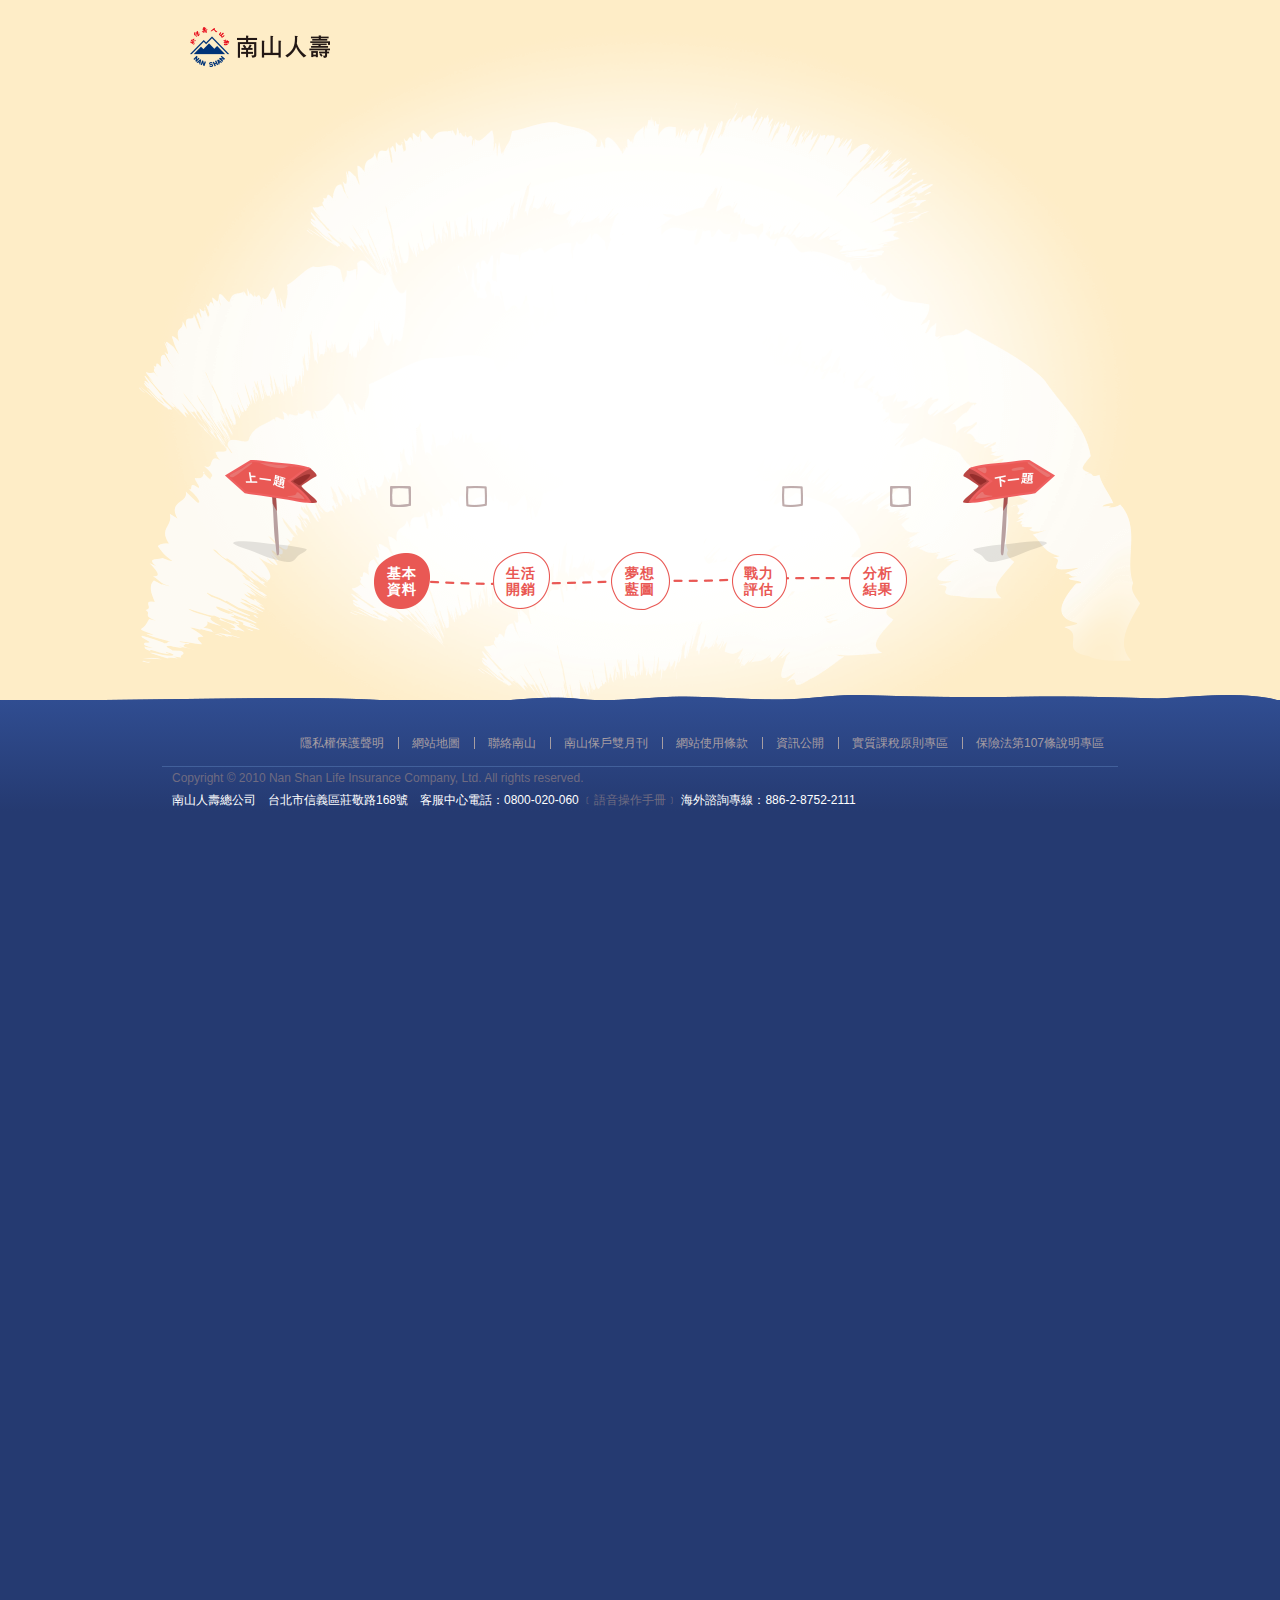
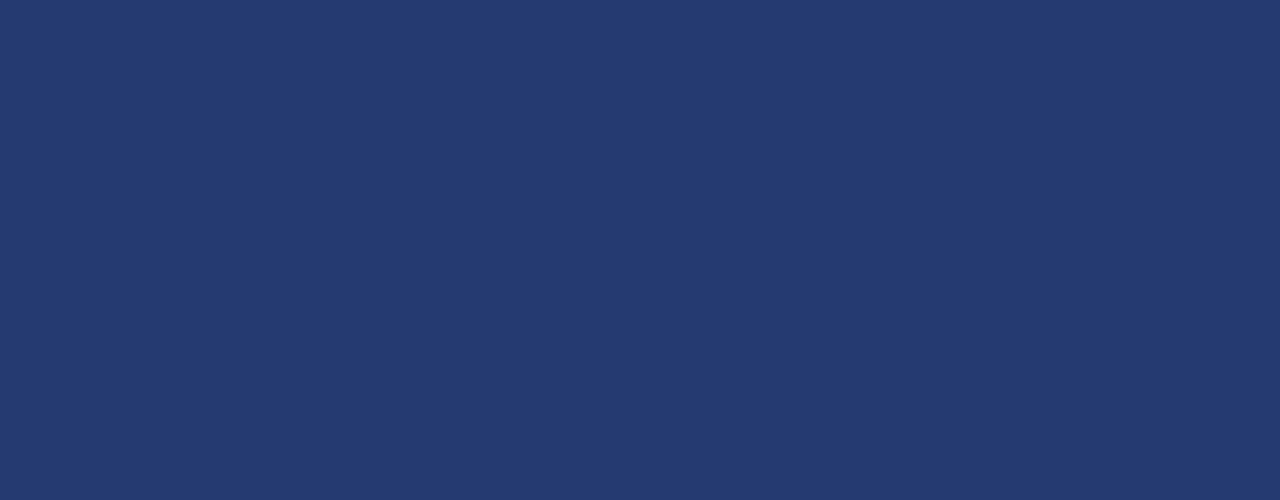
==== Views/index.html @ 9305e9b2 "Q4 fixed, start Q10" ====
﻿<!DOCTYPE html>
<html lang="en">
<head>
	<meta charset="UTF-8">
	<title>南山人壽</title>
	<link rel="stylesheet" href="../Scripts/plugin/ion-rangeSlider/css/ion.rangeSlider.css" />
	<link rel="stylesheet" href="../Content/css/style.css?CSS=20160420_01" />
</head>
<body>
	<div class="l-body">
		<header class="l-header">
			<h1 class="logo">
				<a href="http://www.nanshanlife.com.tw/" class="link hide-text" target="_blank">
					<em>南山人壽</em>
				</a>
			</h1>
			<div class="insurance-wrap">
				<em class="wording">你需要的保障 /</em>
				<div class="cost">
					<span class="dollar">$ <b>1,234,567,890</b></span>
				</div>
			</div>
		</header>
		<div class="l-main is-quest">
			<div class="l-content index">
				<h2 class="page-title hide-text">這是個殘酷中帶著促咪的小測驗，評估你的人生需要多少保障才足夠？</h2>
				<em class="slogan hide-text">只要6分鐘，就能護一生</em>
				<div class="btn-area">
					<button class="btn-notify jq-lightbox">
						<em class="hide-text">個資告知暨同意事項</em>
					</button>
					<button class="btn-check b-middle jq-required">
						<em class="hide-text">同意</em>
					</button>
					<button class="btn-check disagree b-middle jq-checkbox">
						<em class="hide-text">不同意</em>
					</button>
				</div>
				<button class="btn-start hide-text jq-start"><em>開始遊戲</em></button>
				<i class="icon-flying-bird"></i>
				<i class="icon-flying-bird reverse"></i>
			</div>
			<div class="l-content quest quest-10" data-quest="10">
				<div class="stage cut-1">
					<ul class="choice-list jq-transition" data-first="true" data-select="">
						<li class="list">
							<button class="btn-check jq-checkbox" data-meta="girl">
								<em class="hide-text">女</em>
							</button>
							<div class="image-wrap girl"></div>
						</li>
						<li class="list">
							<button class="btn-check jq-checkbox" data-meta="boy">
								<em class="hide-text">男</em>
							</button>
							<div class="image-wrap boy"></div>
						</li>
					</ul>
					<h2 class="quest-title hide-text">
						<em>你的性別？</em>
					</h2>
				</div>
				<div class="stage cut-2">
					<ul class="choice-list jq-transition" data-first="true" data-select="" data-reverse="">
						<li class="list">
							<button class="btn-check jq-checkbox" data-meta="single">
								<em class="hide-text">單身</em>
							</button>
							<div class="image-wrap girl"></div>
						</li>
						<li class="list">
							<button class="btn-check jq-checkbox" data-meta="merried">
								<em class="hide-text">已婚</em>
							</button>
							<div class="image-wrap boy"></div>
						</li>
					</ul>
					<h2 class="quest-title hide-text">
						<em>你婚了嗎？</em>
					</h2>
				</div>
				<div class="stage cut-3">
					<div class="choice-list jq-transition">
						<div class="image-wrap" data-age="young"></div>
						<div class="range-slider">
							<input class="slider-picker age-slider">
						</div>
					</div>
					<h2 class="quest-title hide-text">
						<em>你的年齡？</em>
					</h2>
				</div>
				<div class="stage cut-4">
					<ul class="kids-selector">
						<li class="list">
							<em class="desc">學齡前(0-3歲)</em>
							<div class="range-slider">
								<input class="slider-picker amount-slider" data-age="baby">
							</div>
						</li>
						<li class="list">
							<em class="desc">幼稚園(4-6歲)</em>
							<div class="range-slider">
								<input class="slider-picker amount-slider" data-age="kindergarten">
							</div>
						</li>
						<li class="list">
							<em class="desc">國小(7-12歲)</em>
							<div class="range-slider">
								<input class="slider-picker amount-slider" data-age="elementary">
							</div>
						</li>
						<li class="list">
							<em class="desc">國中(13-15歲)</em>
							<div class="range-slider">
								<input class="slider-picker amount-slider" data-age="juniorHigh">
							</div>
						</li>
						<li class="list">
							<em class="desc">高中(16-18歲)</em>
							<div class="range-slider">
								<input class="slider-picker amount-slider" data-age="seniorHigh">
							</div>
						</li>
						<li class="list">
							<em class="desc">大學(19-22歲)</em>
							<div class="range-slider">
								<input class="slider-picker amount-slider" data-age="collage">
							</div>
						</li>
						<li class="list">
							<em class="desc">研究所以上</em>
							<div class="range-slider">
								<input class="slider-picker amount-slider" data-age="institute">
							</div>
						</li>
						<li class="list">
							<button class="btn-check jq-checkbox is-checked" data-meta="dinky">
								<em class="desc hide-text">沒有小孩</em>
							</button>
						</li>
					</ul>
					<h2 class="quest-title hide-text">
						<em>你有小孩嗎？</em>
					</h2>
					<div class="kids-pool">
						<ul class="institute">
							<li class="doll"></li>
							<li class="doll"></li>
							<li class="doll"></li>
							<li class="doll"></li>
							<li class="doll"></li>
						</ul>
						<ul class="collage">
							<li class="doll"></li>
							<li class="doll"></li>
							<li class="doll"></li>
							<li class="doll"></li>
							<li class="doll"></li>
						</ul>
						<ul class="seniorHigh">
							<li class="doll"></li>
							<li class="doll"></li>
							<li class="doll"></li>
							<li class="doll"></li>
							<li class="doll"></li>
						</ul>
						<ul class="juniorHigh">
							<li class="doll"></li>
							<li class="doll"></li>
							<li class="doll"></li>
							<li class="doll"></li>
							<li class="doll"></li>
						</ul>
						<ul class="elementary">
							<li class="doll"></li>
							<li class="doll"></li>
							<li class="doll"></li>
							<li class="doll"></li>
							<li class="doll"></li>
						</ul>
						<ul class="kindergarten">
							<li class="doll"></li>
							<li class="doll"></li>
							<li class="doll"></li>
							<li class="doll"></li>
							<li class="doll"></li>
						</ul>
						<ul class="baby">
							<li class="doll"></li>
							<li class="doll"></li>
							<li class="doll"></li>
							<li class="doll"></li>
							<li class="doll"></li>
						</ul>
						<ul class="dog">
							<li class="doll is-show"></li>
						</ul>
					</div>
				</div>
				<div class="stage cut-5">
					<ul class="choice-list jq-transition">
						<li class="list">
							<button class="btn-check jq-checkbox" data-meta="young">
								<em class="hide-text">社會新鮮人</em>
							</button>
						</li>
						<li class="list">
							<button class="btn-check jq-checkbox" data-meta="new-couple">
								<em class="hide-text">新婚一年內</em>
							</button>
						</li>
						<li class="list">
							<button class="btn-check jq-checkbox" data-meta="pregnant">
								<em class="hide-text">懷孕中</em>
							</button>
						</li>
						<li class="list">
							<button class="btn-check jq-checkbox" data-meta="near-retired">
								<em class="hide-text">計畫退休</em>
							</button>
						</li>
						<li class="list">
							<button class="btn-check jq-checkbox" data-meta="retired">
								<em class="hide-text">已退休</em>
							</button>
						</li>
					</ul>
					<ul class="image-wrap">
						<li class="doll" data-meta=""></li>
					</ul>
					<h2 class="quest-title hide-text">
						<em>你正處於哪個人生階段？</em>
						<em>可複選 非必填</em>
					</h2>
				</div>
				<div class="stage cut-6">
					<div class="choice-list jq-transition">
						<div class="image-wrap" data-level=""></div>
						<div class="range-slider">
							<input class="slider-picker income-slider">
						</div>
					</div>
					<h2 class="quest-title hide-text">
						<em>不好意思，你的年收入？</em>
					</h2>
				</div>
				<div class="stage cut-7">
					<div class="image-wrap">
						<span class="money-bag back"></span>
						<span class="bird-left"></span>
						<span class="bird-right"></span>
						<span class="money-bag front"></span>
						<span class="money-erupt"></span>
						<span class="star left"></span>
						<span class="star bottom"></span>
						<span class="star bottom-right"></span>
						<span class="star right"></span>
						<span class="star top-right"></span>
					</div>
					<h2 class="quest-title hide-text">
						<em>每天睜開眼睛就要花錢，立馬診斷你的生活開銷吧！</em>
					</h2>
				</div>
				<div class="stage cut-8">
					<div class="image-wrap" data-level=""></div>
					<ul class="expenditure-selector">
						<li class="list">
							<em class="desc">每月必要支出?(食、衣、住、行、育、樂、孝親)</em>
							<div class="range-slider">
								<input class="slider-picker expend-slider" data-values="0,0.5,0.8,1,1.3,1.5,1.8,2,2.5,3,3.5,4,4.5,5,5.5,6,6.5,7,7.5,8,8.5,9,9.5,10,15,20,25,30" data-max="30">
							</div>
						</li>
						<li class="list">
							<em class="desc">所有子女到大學畢業需要多少教育費用？</em>
							<div class="range-slider">
								<input class="slider-picker expend-slider" data-values="0,50,100,150,200,250,300,350,400,450,500,550,600,650,700,750,800,850,900,950,1000,1100,1200,1300,1400,1500,1600,1700,1800,1900,2000" data-max="2000">
							</div>
						</li>
						<li class="list">
							<em class="desc">還背著多少貸款金額 ?(房貸+車貸+學貸+其他借款)</em>
							<div class="range-slider">
								<input class="slider-picker expend-slider" data-values="0,10,20,30,40,50,75,100,150,200,250,300,400,500,600,700,800,900,1000,1100,1200,1300,1400,1500,1600,1700,1800,1900,2000" data-max="2000">
							</div>
						</li>
					</ul>
					<h2 class="quest-title hide-text">
						<em>日常支出支多少</em>
					</h2>
				</div>
				<div class="stage cut-10">
					<ul class="choice-list jq-transition">
						<li class="list">
							<button class="btn-check jq-checkbox" data-meta="">
								<em class="hide-text">健保房</em>
							</button>
						</li>
						<li class="list">
							<button class="btn-check jq-checkbox" data-meta="">
								<em class="hide-text">雙人房</em>
							</button>
						</li>
						<li class="list">
							<button class="btn-check jq-checkbox" data-meta="">
								<em class="hide-text">單人房</em>
							</button>
						</li>
						<li class="list">
							<button class="btn-check jq-checkbox" data-meta="">
								<em class="hide-text">特等房</em>
							</button>
						</li>
						<li class="list">
							<button class="btn-check jq-checkbox" data-meta="">
								<em class="hide-text">VIP房</em>
							</button>
						</li>
						<li class="list">
							<button class="btn-check jq-checkbox" data-meta="">
								<em class="hide-text">頂級房</em>
							</button>
						</li>
					</ul>
					<ul class="image-wrap">
						<li class="doll" data-meta=""></li>
					</ul>
					<h2 class="quest-title hide-text">
						<em>誰都不想破病 但誰能不破病？</em>
					</h2>
				</div>
				<div class="stage cut-14">
					<div class="image-wrap"></div>
					<h2 class="quest-title hide-text">
						<em>人生沒有夢想，跟鹹魚有什麼分別？但夢想不該只停在「想」 能夠實現的人早就捲起袖口做了這個小測驗（恭喜邁開第一步！）在每個階段，設定不同的目標 現在所做的每一分準備，都將為你擺脫鹹魚人生</em>
					</h2>
				</div>
				<ol class="step-list complete-phase-0">
					<li class="list">
						<em>基本資料</em>
					</li>
					<li class="list">
						<em>生活開銷</em>
					</li>
					<li class="list">
						<em>夢想藍圖</em>
					</li>
					<li class="list">
						<em>戰力評估</em>
					</li>
					<li class="list">
						<em>分析結果</em>
					</li>
					<li class="bg-line"></li>
					<li class="step-line"></li>
				</ol>
				<button class="btn-topic btn-prev jq-topic hide-text">
					<em>上一題</em>
				</button>
				<button class="btn-topic btn-next jq-topic hide-text">
					<em>下一題</em>
				</button>
			</div>
		</div>
		<footer class="l-footer">
			<div class="m-footer">
				<div class="m-footer-hd">
					<ul class="info-list">
						<li class="list"><a class="link" href="http://www.nanshanlife.com.tw/Public_web/privacy.html">隱私權保護聲明</a></li>
						<li class="list"><a class="link" href="http://www.nanshanlife.com.tw/Public_web/sitemap.html">網站地圖</a></li>
						<li class="list"><a class="link" href="http://www.nanshanlife.com.tw/eServicePublic/publicweb/mailbox/MailBox.action" target="_blank">聯絡南山</a></li>
						<li class="list"><a class="link" href="http://www.nanshanlife.com.tw/public_promotion/subject/edm/layout.htm" target="_blank">南山保戶雙月刊</a></li>
						<li class="list"><a class="link" href="http://www.nanshanlife.com.tw/Public_web/declare.html">網站使用條款</a></li>
						<li class="list"><a class="link" href="http://www.nanshanlife.com.tw/Public_web/About/CompanyInformation/CompanyInformation/companyInformation.html">資訊公開</a></li>
						<li class="list"><a class="link" href="http://www.nanshanlife.com.tw/eservice/file/PPD/tax_model.pdf" target="_blank">實質課稅原則專區</a></li>
						<li class="list"><a class="link" href="http://www.nanshanlife.com.tw/eServicePublic/publicweb/productinfo/ProductInfo.action?method:doLaw107=x">保險法第107條說明專區</a></li>
					</ul>
				</div>
				<div class="m-footer-bd">
					<small class="copyright">Copyright © 2010 Nan Shan Life Insurance Company, Ltd. All rights reserved.</small>
					<p class="address">南山人壽總公司　台北市信義區莊敬路168號　客服中心電話：0800-020-060  <a class="link" href="http://www.nanshanlife.com.tw/Public_web/Service/file/CA/voice.pdf" target="_blank">﹝語音操作手冊﹞</a> 海外諮詢專線：886-2-8752-2111</p>
				</div>
			</div>
		</footer>
		<div class="l-lightbox">
			<div class="m-box">
				<div class="m-box-header">
					<button class="btn-close jq-close hide-text">關閉</button>
				</div>
				<div class="m-box-body">
					<h3 class="box-title">個人資料告知及同意事項</h3>
					<p>一、南山人壽保險股份有限公司(下稱本公司)依據個人資料保護法（以下稱個資法）第八條第一項規定，向您告知下列事項，請您詳閱：本公司蒐集您的姓名、性別、年齡及您所提供其他之個人資料，係基於人身保險(包括提供保險相關資訊、產品或服務)、契約、類似契約或其他法律關係事務、消費者、客戶管理與服務、其他經營合於營業登記項目或組織章程所定之業務之目的。您的個人資料在前開蒐集目的及法令規定之保存期間內，將由本公司於合於法令規定的利用方式，於我國境內供本(分)公司及業務委外機構處理及利用。對於本公司保有您的個人資料，您得以書面方式向本公司查詢或請求閱覽、製給複製本、補充或更正、停止蒐集、處理或利用、刪除。倘您不願意提供個人資料或是提供不完全時，本公司將可能無法提供您適當之保險資訊與服務。</p>
					<p>二、本人已詳閱上述個人資料告知事項，並同意南山人壽就本人所提供之個人資料，於「個人資料保護法」所規定之範圍內，有為蒐集、處理及利用之權利。</p>
				</div>
				<div class="m-box-footer">
					<button class="btn-close jq-close">我了解了</button>
				</div>
			</div>
		</div>
	</div>
	<div class="img-wrap">
		<img class="b-lazy" src="../Content/img/checked.png" alt="">
		<img class="b-lazy" src="../Content/img/girl-door.png" alt="">
		<img class="b-lazy" src="../Content/img/boy-door.png" alt="">
		<img class="b-lazy" src="../Content/img/bg-exams.png" alt="">
		<img class="b-lazy" src="../Content/img/bg-slider.png" alt="">
		<img class="b-lazy" src="../Content/img/shared.png" alt="">
		<img class="b-lazy" src="../Content/img/q2/ani-q2-girl.png" alt="">
		<img class="b-lazy" src="../Content/img/q2/ani-q2-boy.png" alt="">
		<img class="b-lazy" src="../Content/img/q3/ani-q3-girl.png" alt="">
		<img class="b-lazy" src="../Content/img/q3/ani-q3-boy.png" alt="">
		<img class="b-lazy" src="../Content/img/q4/ani-q4-institute.png" alt="">
		<img class="b-lazy" src="../Content/img/q4/ani-q4-collage.png" alt="">
		<img class="b-lazy" src="../Content/img/q4/ani-q4-seniorHigh.png" alt="">
		<img class="b-lazy" src="../Content/img/q4/ani-q4-juniorHigh.png" alt="">
		<img class="b-lazy" src="../Content/img/q4/ani-q4-elementary.png" alt="">
		<img class="b-lazy" src="../Content/img/q4/ani-q4-kindergarten.png" alt="">
		<img class="b-lazy" src="../Content/img/q4/ani-q4-baby.png" alt="">
		<img class="b-lazy" src="../Content/img/q4/ani-q4-dog.png" alt="">
		<img class="b-lazy" src="../Content/img/q5/ani-q5-girl-young.png" alt="">
		<img class="b-lazy" src="../Content/img/q5/ani-q5-girl-new-couple.png" alt="">
		<img class="b-lazy" src="../Content/img/q5/ani-q5-girl-pregnant.png" alt="">
		<img class="b-lazy" src="../Content/img/q5/ani-q5-girl-near-retired.png" alt="">
		<img class="b-lazy" src="../Content/img/q5/ani-q5-girl-retired.png" alt="">
		<img class="b-lazy" src="../Content/img/q5/ani-q5-boy-young.png" alt="">
		<img class="b-lazy" src="../Content/img/q5/ani-q5-boy-new-couple.png" alt="">
		<img class="b-lazy" src="../Content/img/q5/ani-q5-boy-pregnant.png" alt="">
		<img class="b-lazy" src="../Content/img/q5/ani-q5-boy-near-retired.png" alt="">
		<img class="b-lazy" src="../Content/img/q5/ani-q5-boy-retired.png" alt="">
		<img class="b-lazy" src="../Content/img/q6/ani-q6.png" alt="">
		<img class="b-lazy" src="../Content/img/q7/ani-q7-bird-left.png" alt="">
		<img class="b-lazy" src="../Content/img/q7/ani-q7-bird-right.png" alt="">
		<img class="b-lazy" src="../Content/img/q7/ani-q7-money.png" alt="">
		<img class="b-lazy" src="../Content/img/q7/ani-q7-star.png" alt="">
		<img class="b-lazy" src="../Content/img/q14/ani-q14.png" alt="">
	</div>
</body>
<script src="../Scripts/plugin/jquery/jquery.min.js?JS=20160216_01"></script>
<script src="../Scripts/plugin/lazyload/jquery.lazyload.min.js?JS=20160216_01"></script>
<script src="../Scripts/plugin/ion-rangeSlider/ion.rangeSlider.min.js?JS=20160216_01"></script>
<!-- <script src="../Scripts/plugin/rangeslider/rangeslider.min.js?JS=20160216_01"></script> -->
<script src="../Scripts/js/factory.js?JS=20160420_01"></script>
<script src="../Scripts/js/common.js?JS=20160420_01"></script>
</html>
---- Scripts/plugin/ion-rangeSlider/css/ion.rangeSlider.css ----
/* Ion.RangeSlider
// css version 2.0.3
// © 2013-2014 Denis Ineshin | IonDen.com
// ===================================================================================================================*/

/* =====================================================================================================================
// RangeSlider */

.irs {
    position: relative; display: block;
    -webkit-touch-callout: none;
    -webkit-user-select: none;
     -khtml-user-select: none;
       -moz-user-select: none;
        -ms-user-select: none;
            user-select: none;
}
    .irs-line {
        position: relative; display: block;
        overflow: hidden;
        outline: none !important;
    }
        .irs-line-left, .irs-line-mid, .irs-line-right {
            position: absolute; display: block;
            top: 0;
        }
        .irs-line-left {
            left: 0; width: 11%;
        }
        .irs-line-mid {
            left: 9%; width: 82%;
        }
        .irs-line-right {
            right: 0; width: 11%;
        }

    .irs-bar {
        position: absolute; display: block;
        left: 0; width: 0;
    }
        .irs-bar-edge {
            position: absolute; display: block;
            top: 0; left: 0;
        }

    .irs-shadow {
        position: absolute; display: none;
        left: 0; width: 0;
    }

    .irs-slider {
        position: absolute; display: block;
        cursor: default;
        z-index: 1;
    }
        .irs-slider.single {

        }
        .irs-slider.from {

        }
        .irs-slider.to {

        }
        .irs-slider.type_last {
            z-index: 2;
        }

    .irs-min {
        position: absolute; display: block;
        left: 0;
        cursor: default;
    }
    .irs-max {
        position: absolute; display: block;
        right: 0;
        cursor: default;
    }

    .irs-from, .irs-to, .irs-single {
        position: absolute; display: block;
        top: 0; left: 0;
        cursor: default;
        white-space: nowrap;
    }

.irs-grid {
    position: absolute; display: none;
    bottom: 0; left: 0;
    width: 100%; height: 20px;
}
.irs-with-grid .irs-grid {
    display: block;
}
    .irs-grid-pol {
        position: absolute;
        top: 0; left: 0;
        width: 1px; height: 8px;
        background: #000;
    }
    .irs-grid-pol.small {
        height: 4px;
    }
    .irs-grid-text {
        position: absolute;
        bottom: 0; left: 0;
        white-space: nowrap;
        text-align: center;
        font-size: 9px; line-height: 9px;
        padding: 0 3px;
        color: #000;
    }

.irs-disable-mask {
    position: absolute; display: block;
    top: 0; left: -1%;
    width: 102%; height: 100%;
    cursor: default;
    background: rgba(0,0,0,0.0);
    z-index: 2;
}
.irs-disabled {
    opacity: 0.4;
}
.lt-ie9 .irs-disabled {
    filter: alpha(opacity=40);
}


.irs-hidden-input {
    position: absolute !important;
    display: block !important;
    top: 0 !important;
    left: 0 !important;
    width: 0 !important;
    height: 0 !important;
    font-size: 0 !important;
    line-height: 0 !important;
    padding: 0 !important;
    margin: 0 !important;
    outline: none !important;
    z-index: -9999 !important;
    background: none !important;
    border-style: solid !important;
    border-color: transparent !important;
}
---- Content/css/style.css ----
﻿html,body,div,span,applet,object,iframe,h1,h2,h3,h4,h5,h6,p,blockquote,pre,a,abbr,acronym,address,big,cite,code,del,dfn,em,img,ins,kbd,q,s,samp,small,strike,strong,sub,sup,tt,var,b,u,i,center,dl,dt,dd,ol,ul,li,fieldset,form,label,legend,table,caption,tbody,tfoot,thead,tr,th,td,article,aside,canvas,details,embed,figure,figcaption,footer,header,hgroup,menu,nav,output,ruby,section,summary,time,mark,audio,video{margin:0;padding:0;border:0;font:inherit;font-size:100%;vertical-align:baseline}html{line-height:1}ol,ul{list-style:none}table{border-collapse:collapse;border-spacing:0}caption,th,td{text-align:left;font-weight:normal;vertical-align:middle}q,blockquote{quotes:none}q:before,q:after,blockquote:before,blockquote:after{content:"";content:none}a img{border:none}article,aside,details,figcaption,figure,footer,header,hgroup,main,menu,nav,section,summary{display:block}.b-cloak{display:none !important}.b-middle{font-size:0;max-height:100%}.b-middle:before{content:'';height:100%;display:inline-block;vertical-align:middle;*vertical-align:auto;*zoom:1;*display:inline}.b-middle>*{font-size:initial;zoom:1;display:inline-block;vertical-align:middle;*vertical-align:auto;*zoom:1;*display:inline}.b-clearfix:after{content:'';width:100%;height:0;clear:both;overflow:hidden;*zoom:1;display:block;vertical-align:middle}.b-lazy{display:none}.hide-text{position:relative;overflow:hidden;font-size:0;line-height:0;text-indent:200%;white-space:nowrap}.hide-text em{position:absolute;top:100%;left:100%}html,body{font:12px/1.6 Arial,"黑體","Heiti TC","微軟正黑體","Microsoft JhengHei";width:100%;min-height:100%;-webkit-text-size-adjust:none;-moz-text-size-adjust:none;-o-text-size-adjust:none;-ms-text-size-adjust:none;text-size-adjust:none}body{background:#253a71;overflow-x:hidden}button{margin:0;padding:0;font-family:Arial,"黑體","Heiti TC","微軟正黑體","Microsoft JhengHei";border:0;border-spacing:0;position:relative;background:none;outline:0;cursor:pointer;text-indent:0;z-index:1;text-rendering:auto;text-transform:none;speak:none;display:inline-block;-ms-touch-action:manipulation;touch-action:manipulation;-webkit-user-select:none;-moz-user-select:none;-ms-user-select:none;user-select:none}input{font-family:Arial,"黑體","Heiti TC","微軟正黑體","Microsoft JhengHei";-webkit-appearance:none;-moz-appearance:none;-ms-appearance:none;-o-appearance:none;appearance:none}a{margin:0;padding:0;font-family:Arial,"黑體","Heiti TC","微軟正黑體","Microsoft JhengHei";border:0;border-spacing:0;position:relative;background:none;outline:0;cursor:pointer;text-indent:0;z-index:1;text-rendering:auto;text-transform:none;speak:none;display:inline-block;-ms-touch-action:manipulation;touch-action:manipulation;-webkit-user-select:none;-moz-user-select:none;-ms-user-select:none;user-select:none;text-decoration:none;outline:0}a[href^="tel"],a[href^="TEL"]{cursor:text}a:hoevr{text-decoration:none}@media screen and (max-width: 998px){html,body{min-height:100%}html{overflow-x:hidden}}@media screen and (max-width: 739px){body{min-height:100vh;position:relative}html{overflow-x:hidden}}.l-body{position:relative;background:#feedc7 url('../img/bg-main.png?1464173817') center 30px no-repeat}.l-header{margin-left:-450px;width:900px;position:absolute;top:0;left:50%;z-index:1}.l-main{margin:0 auto;width:1000px;height:700px;position:relative}.l-main.is-index:before,.l-main.is-index:after{content:'';background:url('../img/bg-index.png?1467014384') 0 0 no-repeat;display:block;position:absolute;-moz-animation:wave-cloud 4s ease-in infinite;-webkit-animation:wave-cloud 4s ease-in infinite;animation:wave-cloud 4s ease-in infinite}.l-main.is-index:before{width:112px;height:420px;top:-210px;left:275px;-moz-animation-delay:-2s;-webkit-animation-delay:-2s;animation-delay:-2s}.l-main.is-index:after{background-position:-112px 0;width:126px;height:312px;top:-4px;left:165px;-moz-transform:rotate(5deg);-ms-transform:rotate(5deg);-webkit-transform:rotate(5deg);transform:rotate(5deg);-moz-transform-origin:top center;-ms-transform-origin:top center;-webkit-transform-origin:top center;transform-origin:top center}.l-main.is-index .index{opacity:1}.l-main.is-index .quest>*{display:none}.l-main.is-quest .quest{width:100%;height:100%;position:absolute;top:0;opacity:1}.l-main .l-content{opacity:0;-moz-transition:ease-in .5s all;-o-transition:ease-in .5s all;-webkit-transition:ease-in .5s all;transition:ease-in .5s all}.l-footer{background-image:url('[data-uri]');background-size:100%;background-image:-webkit-gradient(linear, 50% 0%, 50% 100%, color-stop(0%, #304d91),color-stop(100%, #253a71));background-image:-moz-linear-gradient(top, #304d91 0%,#253a71 100%);background-image:-webkit-linear-gradient(top, #304d91 0%,#253a71 100%);background-image:linear-gradient(to bottom, #304d91 0%,#253a71 100%)}.l-lightbox{background:rgba(0,0,0,0.55);position:fixed;top:0;bottom:0;left:0;right:0;opacity:0;z-index:-1;-moz-transition:ease-in .3s opacity;-o-transition:ease-in .3s opacity;-webkit-transition:ease-in .3s opacity;transition:ease-in .3s opacity}.l-lightbox.animation-op{opacity:1}.l-lightbox.is-show{z-index:10}.m-footer{margin:0 auto;padding:0 22px;width:1000px;position:relative;-moz-box-sizing:border-box;-webkit-box-sizing:border-box;box-sizing:border-box}.m-footer:before{content:'';margin-left:-533px;background:url('../img/footer-top.png?1464173820') 0 0 no-repeat;display:block;width:1170px;height:5px;position:absolute;top:-5px;left:50%}.m-footer .info-list{padding:34px 0 14px 0;border-bottom:1px solid #42609b;font-size:0;text-align:right}.m-footer .info-list .list{padding:0 14px;display:inline-block;position:relative;font-size:12px;line-height:1.5em}.m-footer .info-list .list:first-child:before{display:none}.m-footer .info-list .list:before{content:'';margin-top:-6px;background:#a69da2;display:block;width:1px;height:12px;position:absolute;top:50%;left:0}.m-footer .info-list .link{color:#a69da2}.m-footer .info-list .link:hover{text-decoration:underline}.m-footer .m-footer-bd{padding-left:10px;line-height:22px}.m-footer .copyright{color:#6f6b81}.m-footer .address{color:#fff}.m-footer .address .link{color:#6f6b81}.m-footer .address .link:hover{text-decoration:underline}.m-box{margin:-173px 0 0 -351px;background:#fff;width:702px;height:314px;position:absolute;top:50%;left:50%;border-right:1px solid #d9b8b8;border-left:1px solid #d9b8b8;-moz-box-sizing:border-box;-webkit-box-sizing:border-box;box-sizing:border-box}.m-box:before,.m-box:after{content:'';background:url('../img/bg-box.png?1467014387') 0 0 no-repeat;display:block;height:16px;position:absolute;top:-16px;left:-1px;right:-1px}.m-box:after{background-position:0 -16px;top:auto;bottom:-16px}.m-box-header .btn-close{background-position:-376px -32px;width:33px;top:-25px;right:-7px}.m-box-body{padding:0 50px;border-right:1px solid #f6eded;border-left:1px solid #f6eded;color:#4a7cad;font-size:14px;line-height:20px}.m-box-body .box-title{margin:12px auto 5px auto;background:url('../img/bg-box.png?1467014387') 0 -32px no-repeat;width:237px;height:34px;color:#fff;font-size:14px;letter-spacing:1px;line-height:33px;text-align:center}.m-box-body p{margin-top:20px}.m-box-footer .btn-close{background-position:-237px -32px;width:139px;bottom:-28px;right:66px;color:#e95854;font-size:14px;font-weight:bold;letter-spacing:1px}.btn-close{background:url('../img/bg-box.png?1467014387') no-repeat;height:33px;position:absolute}.logo{width:140px;height:40px;position:absolute;top:27px;left:0}.logo .link{background:url('../img/shared.png?1465269583') 0 0 no-repeat;display:block;width:100%;height:100%}.insurance-wrap{display:none;position:absolute;top:20px;right:0;font-size:14px;text-indent:18px}.insurance-wrap .wording{color:#e95854;font-weight:bold;line-height:27px}.insurance-wrap .cost{background:url('../img/shared.png?1465269583') -140px 0 no-repeat;display:block;width:166px;height:32px;position:relative;color:#fff;line-height:32px}.insurance-wrap .cost .dollar{position:relative;z-index:1;font-size:16px;letter-spacing:1px}.insurance-wrap .svg-icon{width:100%;height:100%;position:absolute;top:0;left:0}.index{height:100%;position:relative}.index:before{content:'';background:url('../img/bg-index.png?1467014384') -238px 0 no-repeat;display:block;width:372px;height:222px;position:absolute;top:345px;left:108px}.index:after{content:'';background:url('../img/index-ani.png?1464250623') -238px 0 no-repeat;display:block;width:200px;height:167px;position:absolute;top:300px;left:281px;-moz-animation:family-ani 7s steps(118, end) infinite;-webkit-animation:family-ani 7s steps(118, end) infinite;animation:family-ani 7s steps(118, end) infinite}.index .page-title{background:url('../img/bg-index.png?1467014384') -238px -222px no-repeat;display:block;width:454px;height:108px;position:absolute;top:200px;left:427px}.index .slogan{background:url('../img/bg-index.png?1467014384') -112px -330px no-repeat;display:block;width:224px;height:28px;position:absolute;top:380px;left:520px}.index .btn-area{margin-left:8px;position:absolute;top:498px;left:50%}.index .btn-area .btn-notify{margin-bottom:10px;background:url('../img/bg-index.png?1467014384') -112px -390px no-repeat;display:block;width:130px;height:17px}.index .btn-area .btn-check em{background:url('../img/bg-index.png?1467014384') -242px -390px no-repeat;display:inline-block;width:25px;height:15px}.index .btn-area .btn-check.disagree{margin-left:20px}.index .btn-area .btn-check.disagree em{background-position:-267px -390px;width:40px}.index .btn-start{display:block;width:124px;height:114px;position:absolute;top:428px;right:144px}.index .btn-start:before,.index .btn-start:after{content:'';background:url('../img/bg-index.png?1467014384') 0 0 no-repeat;display:block;position:absolute}.index .btn-start:before{background-position:-336px -330px;width:100%;height:86px;bottom:0;right:0}.index .btn-start:after{background-position:-610px 0;width:37px;height:37px;top:0;right:48px;-moz-animation:nod-head 8s steps(1, end) infinite;-webkit-animation:nod-head 8s steps(1, end) infinite;animation:nod-head 8s steps(1, end) infinite}.index .btn-start:hover{width:126px}.index .btn-start:hover:before{background-position:-460px -330px}.index .btn-start:hover:after{-moz-animation-play-state:paused;-webkit-animation-play-state:paused;animation-play-state:paused;-moz-transform:scale(-1, 1);-ms-transform:scale(-1, 1);-webkit-transform:scale(-1, 1);transform:scale(-1, 1)}.index .btn-start:hover ~ .icon-flying-bird{-moz-animation-play-state:paused;-webkit-animation-play-state:paused;animation-play-state:paused}.index .icon-flying-bird{display:block;width:45px;height:32px;position:absolute;top:335px;left:409px;-moz-animation:flying-move 8s linear infinite;-webkit-animation:flying-move 8s linear infinite;animation:flying-move 8s linear infinite}.index .icon-flying-bird.reverse{-moz-animation:flying-move-reverse 8s linear infinite;-webkit-animation:flying-move-reverse 8s linear infinite;animation:flying-move-reverse 8s linear infinite}.index .icon-flying-bird.reverse:before{background:url('../img/bg-index.png?1467014384') -202px -358px no-repeat;-moz-animation:wing-ani-reverse 0.4s steps(1, end) infinite;-webkit-animation:wing-ani-reverse 0.4s steps(1, end) infinite;animation:wing-ani-reverse 0.4s steps(1, end) infinite}.index .icon-flying-bird:before{content:'';background:url('../img/bg-index.png?1467014384') -112px -358px no-repeat;display:block;width:100%;height:100%;-moz-animation:wing-ani 0.4s steps(1, end) infinite;-webkit-animation:wing-ani 0.4s steps(1, end) infinite;animation:wing-ani 0.4s steps(1, end) infinite}.stage{display:none}.quest-title{margin-left:-17px;background:url(../img/bg-exams.png) 0 0 no-repeat;display:block;width:0;position:absolute;top:78px;left:50%}.btn-check:before{content:'';margin-right:7px;background:url('../img/shared.png?1465269583') -306px 0 no-repeat;display:inline-block;width:21px;height:21px}.btn-check.is-checked:after{content:'';background:url('../img/checked.png?1464173819') 0 0 no-repeat;display:block;width:34px;height:20px;position:absolute;bottom:7px;left:-5px;z-index:1;-moz-animation:btn-checked 0.2s steps(3, end) forwards;-webkit-animation:btn-checked 0.2s steps(3, end) forwards;animation:btn-checked 0.2s steps(3, end) forwards}.choice-list{height:100%;font-size:0}.choice-list .list{display:inline-block;width:50%;height:100%;text-align:center;-moz-box-sizing:border-box;-webkit-box-sizing:border-box;box-sizing:border-box}.choice-list .list:first-child .btn-check{margin-right:142px;right:50%}.choice-list .list:last-child .btn-check{margin-left:142px;left:50%}.choice-list .list .btn-check{position:absolute;bottom:190px;overflow:visible;-moz-transition:ease-in .3s all;-o-transition:ease-in .3s all;-webkit-transition:ease-in .3s all;transition:ease-in .3s all}.choice-list .list .btn-check em{background:url(../img/bg-exams.png) 0 0 no-repeat;display:inline-block;height:21px}.choice-list .list .btn-check .svg-icon{display:inline-block;width:21px;height:21px}.girl,.boy{display:block;position:absolute}.girl{background:url('../img/girl.png?1464596218') -151px 0 no-repeat}.boy{background:url('../img/boy.png?1463568812') -148px 0 no-repeat}.quest-1 .cut-1{display:block;height:100%}.quest-2 .cut-2{display:block;height:100%}.quest-3 .cut-3{display:block;height:100%}.quest-4 .cut-4{display:block;height:100%}.quest-5 .cut-5{display:block;height:100%}.quest-6 .cut-6{display:block;height:100%}.quest-7 .cut-7{display:block;height:100%}.quest-8 .cut-8{display:block;height:100%}.quest-9 .cut-9{display:block;height:100%}.quest-10 .cut-10{display:block;height:100%}.quest-11 .cut-11{display:block;height:100%}.quest-12 .cut-12{display:block;height:100%}.quest-13 .cut-13{display:block;height:100%}.quest-14 .cut-14{display:block;height:100%}.quest-15 .cut-15{display:block;height:100%}.quest-16 .cut-16{display:block;height:100%}.quest-17 .cut-17{display:block;height:100%}.quest-18 .cut-18{display:block;height:100%}.quest-19 .cut-19{display:block;height:100%}.quest-20 .cut-20{display:block;height:100%}.quest-1 .quest-title{margin-left:-83px;height:38px;-moz-animation:q1-title 0.7s linear forwards;-webkit-animation:q1-title 0.7s linear forwards;animation:q1-title 0.7s linear forwards}.quest-1 .choice-list .list em{width:20px}.quest-1 .choice-list .list:first-child .btn-check em{background-position:-166px 0}.quest-1 .choice-list .list:first-child .btn-check.is-checked ~ .image-wrap{-moz-animation:bow-girl 0.3s steps(11, start) forwards;-webkit-animation:bow-girl 0.3s steps(11, start) forwards;animation:bow-girl 0.3s steps(11, start) forwards}.quest-1 .choice-list .list:first-child .btn-check.ani-reverse ~ .image-wrap{-moz-animation:reverse-girl 0.3s steps(11, start) forwards;-webkit-animation:reverse-girl 0.3s steps(11, start) forwards;animation:reverse-girl 0.3s steps(11, start) forwards}.quest-1 .choice-list .list:last-child .btn-check:before{background-position:-327px 0}.quest-1 .choice-list .list:last-child .btn-check em{background-position:-185px 0}.quest-1 .choice-list .list:last-child .btn-check.is-checked ~ .image-wrap{-moz-animation:bow-boy 0.3s steps(6, start) forwards;-webkit-animation:bow-boy 0.3s steps(6, start) forwards;animation:bow-boy 0.3s steps(6, start) forwards}.quest-1 .choice-list .list:last-child .btn-check.ani-reverse ~ .image-wrap{-moz-animation:reverse-boy 0.3s steps(6, start) forwards;-webkit-animation:reverse-boy 0.3s steps(6, start) forwards;animation:reverse-boy 0.3s steps(6, start) forwards}.quest-1 .choice-list[class^="chosen-"] ~ .quest-title,.quest-1 .choice-list[class^="chosen-"] .btn-check,.quest-1 .choice-list[class*=" chosen-"] ~ .quest-title,.quest-1 .choice-list[class*=" chosen-"] .btn-check{opacity:0}.quest-1 .choice-list.chosen-girl .girl{-moz-animation:transition-girl 0.3s steps(11, start) forwards !important;-webkit-animation:transition-girl 0.3s steps(11, start) forwards !important;animation:transition-girl 0.3s steps(11, start) forwards !important}.quest-1 .choice-list.chosen-girl .boy{background:url(../img/boy-door.png) 0 0 no-repeat;width:335px;height:309px;top:179px;right:143px;-moz-animation:flipout-door 1.5s steps(29, start) forwards;-webkit-animation:flipout-door 1.5s steps(29, start) forwards;animation:flipout-door 1.5s steps(29, start) forwards}.quest-1 .choice-list.chosen-boy .girl{background:url(../img/girl-door.png) 0 0 no-repeat;width:335px;height:309px;top:179px;left:184px;-moz-animation:flipout-door 1.5s steps(29, start) forwards;-webkit-animation:flipout-door 1.5s steps(29, start) forwards;animation:flipout-door 1.5s steps(29, start) forwards}.quest-1 .girl{width:151px;height:242px;top:230px;left:250px;-moz-animation:wink-girl 5s steps(1, start) infinite;-webkit-animation:wink-girl 5s steps(1, start) infinite;animation:wink-girl 5s steps(1, start) infinite}.quest-1 .boy{width:148px;height:242px;top:226px;right:260px;-moz-animation:wink-boy 5s 0.5s steps(1, start) infinite;-webkit-animation:wink-boy 5s 0.5s steps(1, start) infinite;animation:wink-boy 5s 0.5s steps(1, start) infinite}.quest-1 .btn-prev{top:-120px}.quest-2 .quest-title{margin-left:-83px;background-position:0 -38px;height:38px;-moz-animation:q2-title 1.5s linear forwards;-webkit-animation:q2-title 1.5s linear forwards;animation:q2-title 1.5s linear forwards}.quest-2 .choice-list{width:100%;position:absolute}.quest-2 .choice-list:before{content:'';display:block;position:absolute;top:50%;left:50%}.quest-2 .choice-list .list em{width:39px;height:21px}.quest-2 .choice-list .list:first-child .btn-check em{background-position:-166px -21px}.quest-2 .choice-list .list:last-child .btn-check:before{background-position:-327px 0}.quest-2 .choice-list .list:last-child .btn-check em{background-position:-166px -42px}.quest-2 .choice-list.chosen-girl:before{margin:-171px 0 0 -237px;background:url(../img/q2/ani-q2-girl.png) 0 -7272px no-repeat;width:595px;height:303px}.quest-2 .choice-list.chosen-girl[data-first="true"]:before{background-position:0 0;-moz-animation:q2-girl 1.4s steps(24, end) forwards;-webkit-animation:q2-girl 1.4s steps(24, end) forwards;animation:q2-girl 1.4s steps(24, end) forwards}.quest-2 .choice-list.chosen-girl[data-select="single"]{-moz-animation-duration:1.4s;-webkit-animation-duration:1.4s;animation-duration:1.4s;-moz-animation-delay:0.5s;-webkit-animation-delay:0.5s;animation-delay:0.5s}.quest-2 .choice-list.chosen-girl[data-select="single"]:before{margin:-242px 0 0 -247px;background-position:-595px 0;width:566px;height:374px;-moz-animation:q2-girl-single 1.4s 0.5s steps(17, end) forwards;-webkit-animation:q2-girl-single 1.4s 0.5s steps(17, end) forwards;animation:q2-girl-single 1.4s 0.5s steps(17, end) forwards}.quest-2 .choice-list.chosen-girl[data-reverse="single"]{-moz-animation-duration:1.4s;-webkit-animation-duration:1.4s;animation-duration:1.4s;-moz-animation-delay:0.5s;-webkit-animation-delay:0.5s;animation-delay:0.5s}.quest-2 .choice-list.chosen-girl[data-reverse="single"]:before{margin:-242px 0 0 -247px;background-position:-595px -6358px;width:566px;height:374px;-moz-animation:q2-girl-single-reverse 1.4s 0.5s steps(17, end) forwards;-webkit-animation:q2-girl-single-reverse 1.4s 0.5s steps(17, end) forwards;animation:q2-girl-single-reverse 1.4s 0.5s steps(17, end) forwards}.quest-2 .choice-list.chosen-girl[data-select="merried"]{-moz-animation-duration:3.5s;-webkit-animation-duration:3.5s;animation-duration:3.5s;-moz-animation-delay:0;-webkit-animation-delay:0;animation-delay:0}.quest-2 .choice-list.chosen-girl[data-select="merried"]:before{margin:-168px 0 0 -255px;background-position:-1161px 0;width:508px;height:298px;-moz-animation:q2-girl-merried 3.5s steps(61, end) forwards;-webkit-animation:q2-girl-merried 3.5s steps(61, end) forwards;animation:q2-girl-merried 3.5s steps(61, end) forwards}.quest-2 .choice-list.chosen-girl[data-reverse="merried"]{-moz-animation-duration:3.5s;-webkit-animation-duration:3.5s;animation-duration:3.5s;-moz-animation-delay:0;-webkit-animation-delay:0;animation-delay:0}.quest-2 .choice-list.chosen-girl[data-reverse="merried"]:before{margin:-168px 0 0 -255px;background-position:-1161px -18178px;width:508px;height:298px;-moz-animation:q2-girl-merried-reverse 3.5s steps(61, end) forwards;-webkit-animation:q2-girl-merried-reverse 3.5s steps(61, end) forwards;animation:q2-girl-merried-reverse 3.5s steps(61, end) forwards}.quest-2 .choice-list.chosen-boy:before{margin:-171px 0 0 -316px;background:url(../img/q2/ani-q2-boy.png) 0 -6363px no-repeat;width:512px;height:303px}.quest-2 .choice-list.chosen-boy[data-first="true"]:before{background-position:0 0;-moz-animation:q2-boy 1.4s 0.5s steps(21, end) forwards;-webkit-animation:q2-boy 1.4s 0.5s steps(21, end) forwards;animation:q2-boy 1.4s 0.5s steps(21, end) forwards}.quest-2 .choice-list.chosen-boy[data-select="single"]{-moz-animation-duration:1.7s;-webkit-animation-duration:1.7s;animation-duration:1.7s;-moz-animation-delay:0.5s;-webkit-animation-delay:0.5s;animation-delay:0.5s}.quest-2 .choice-list.chosen-boy[data-select="single"]:before{margin:-171px 0 0 -317px;background-position:-512px 0;width:614px;height:303px;-moz-animation:q2-boy-single 1.7s 0.5s steps(29, end) forwards;-webkit-animation:q2-boy-single 1.7s 0.5s steps(29, end) forwards;animation:q2-boy-single 1.7s 0.5s steps(29, end) forwards}.quest-2 .choice-list.chosen-boy[data-reverse="single"]{-moz-animation-duration:1.7s;-webkit-animation-duration:1.7s;animation-duration:1.7s;-moz-animation-delay:0.5s;-webkit-animation-delay:0.5s;animation-delay:0.5s}.quest-2 .choice-list.chosen-boy[data-reverse="single"]:before{margin:-171px 0 0 -317px;background-position:-512px -8787px;width:614px;height:303px;-moz-animation:q2-boy-single-reverse 1.7s 0.5s steps(29, end) forwards;-webkit-animation:q2-boy-single-reverse 1.7s 0.5s steps(29, end) forwards;animation:q2-boy-single-reverse 1.7s 0.5s steps(29, end) forwards}.quest-2 .choice-list.chosen-boy[data-select="merried"]{-moz-animation-duration:2.7s;-webkit-animation-duration:2.7s;animation-duration:2.7s;-moz-animation-delay:0;-webkit-animation-delay:0;animation-delay:0}.quest-2 .choice-list.chosen-boy[data-select="merried"]:before{margin:-170px 0 0 -271px;background-position:-1126px 0;width:509px;height:298px;-moz-animation:q2-boy-merried 2.7s steps(49, end) forwards;-webkit-animation:q2-boy-merried 2.7s steps(49, end) forwards;animation:q2-boy-merried 2.7s steps(49, end) forwards}.quest-2 .choice-list.chosen-boy[data-reverse="merried"]{-moz-animation-duration:2.7s;-webkit-animation-duration:2.7s;animation-duration:2.7s;-moz-animation-delay:0;-webkit-animation-delay:0;animation-delay:0}.quest-2 .choice-list.chosen-boy[data-reverse="merried"]:before{margin:-170px 0 0 -271px;background-position:-1126px -14602px;width:509px;height:298px;-moz-animation:q2-boy-merried-reverse 2.7s steps(49, end) forwards;-webkit-animation:q2-boy-merried-reverse 2.7s steps(49, end) forwards;animation:q2-boy-merried-reverse 2.7s steps(49, end) forwards}.quest-2 .choice-list[class^="chosen-"] .btn-check>*,.quest-2 .choice-list[class*=" chosen-"] .btn-check>*{-moz-animation:q2-btn-check 0.3s linear forwards;-webkit-animation:q2-btn-check 0.3s linear forwards;animation:q2-btn-check 0.3s linear forwards}.quest-3 .quest-title{margin-left:-80px;background-position:0 -76px;width:0;height:37px;top:78px;-moz-animation:q3-title 1.2s 0.1s linear forwards;-webkit-animation:q3-title 1.2s 0.1s linear forwards;animation:q3-title 1.2s 0.1s linear forwards}.quest-3 .image-wrap{position:absolute;left:50%}.quest-3 .chosen-girl .image-wrap{margin-left:-75px;background:url(../img/q3/ani-q3-girl.png) 0 0 no-repeat;width:151px;height:524px;bottom:230px}.quest-3 .chosen-girl .image-wrap[data-age="y-t-o"]{-moz-animation:q3-girl-y-t-o 2.6s steps(49, end) forwards;-webkit-animation:q3-girl-y-t-o 2.6s steps(49, end) forwards;animation:q3-girl-y-t-o 2.6s steps(49, end) forwards}.quest-3 .chosen-girl .image-wrap[data-age="m-t-o"]{-moz-animation:q3-girl-m-t-o 1.3s steps(25, end) forwards;-webkit-animation:q3-girl-m-t-o 1.3s steps(25, end) forwards;animation:q3-girl-m-t-o 1.3s steps(25, end) forwards}.quest-3 .chosen-girl .image-wrap[data-age="c-t-o"]{-moz-animation:q3-girl-c-t-o 1.3s steps(25, end) forwards;-webkit-animation:q3-girl-c-t-o 1.3s steps(25, end) forwards;animation:q3-girl-c-t-o 1.3s steps(25, end) forwards}.quest-3 .chosen-girl .image-wrap[data-age="y-t-m"]{-moz-animation:q3-girl-y-t-m 1.3s steps(24, end) forwards;-webkit-animation:q3-girl-y-t-m 1.3s steps(24, end) forwards;animation:q3-girl-y-t-m 1.3s steps(24, end) forwards}.quest-3 .chosen-girl .image-wrap[data-age="o-t-m"]{-moz-animation:q3-girl-o-t-m 1.3s steps(25, end) forwards;-webkit-animation:q3-girl-o-t-m 1.3s steps(25, end) forwards;animation:q3-girl-o-t-m 1.3s steps(25, end) forwards}.quest-3 .chosen-girl .image-wrap[data-age="c-t-m"]{-moz-animation:q3-girl-c-t-m 2.6s steps(50, end) forwards;-webkit-animation:q3-girl-c-t-m 2.6s steps(50, end) forwards;animation:q3-girl-c-t-m 2.6s steps(50, end) forwards}.quest-3 .chosen-girl .image-wrap[data-age="o-t-y"]{-moz-animation:q3-girl-o-t-y 2.6s steps(49, end) forwards;-webkit-animation:q3-girl-o-t-y 2.6s steps(49, end) forwards;animation:q3-girl-o-t-y 2.6s steps(49, end) forwards}.quest-3 .chosen-girl .image-wrap[data-age="m-t-y"]{-moz-animation:q3-girl-m-t-y 1.3s steps(24, end) forwards;-webkit-animation:q3-girl-m-t-y 1.3s steps(24, end) forwards;animation:q3-girl-m-t-y 1.3s steps(24, end) forwards}.quest-3 .chosen-girl .image-wrap[data-age="c-t-y"]{-moz-animation:q3-girl-c-t-y 3.9s steps(74, end) forwards;-webkit-animation:q3-girl-c-t-y 3.9s steps(74, end) forwards;animation:q3-girl-c-t-y 3.9s steps(74, end) forwards}.quest-3 .chosen-girl .image-wrap[data-age="y-t-c"]{-moz-animation:q3-girl-y-t-c 3.9s steps(74, end) forwards;-webkit-animation:q3-girl-y-t-c 3.9s steps(74, end) forwards;animation:q3-girl-y-t-c 3.9s steps(74, end) forwards}.quest-3 .chosen-girl .image-wrap[data-age="m-t-c"]{-moz-animation:q3-girl-m-t-c 2.6s steps(50, end) forwards;-webkit-animation:q3-girl-m-t-c 2.6s steps(50, end) forwards;animation:q3-girl-m-t-c 2.6s steps(50, end) forwards}.quest-3 .chosen-girl .image-wrap[data-age="o-t-c"]{-moz-animation:q3-girl-o-t-c 1.3s steps(25, end) forwards;-webkit-animation:q3-girl-o-t-c 1.3s steps(25, end) forwards;animation:q3-girl-o-t-c 1.3s steps(25, end) forwards}.quest-3 .chosen-boy .image-wrap{margin-left:-76px;background:url(../img/q3/ani-q3-boy.png) 0 0 no-repeat;width:153px;height:537px;bottom:215px}.quest-3 .chosen-boy .image-wrap[data-age="y-t-o"]{-moz-animation:q3-boy-y-t-o 2.8s steps(50, end) forwards;-webkit-animation:q3-boy-y-t-o 2.8s steps(50, end) forwards;animation:q3-boy-y-t-o 2.8s steps(50, end) forwards}.quest-3 .chosen-boy .image-wrap[data-age="m-t-o"]{-moz-animation:q3-boy-m-t-o 1.4s steps(25, end) forwards;-webkit-animation:q3-boy-m-t-o 1.4s steps(25, end) forwards;animation:q3-boy-m-t-o 1.4s steps(25, end) forwards}.quest-3 .chosen-boy .image-wrap[data-age="c-t-o"]{-moz-animation:q3-boy-c-t-o 1.4s steps(25, end) forwards;-webkit-animation:q3-boy-c-t-o 1.4s steps(25, end) forwards;animation:q3-boy-c-t-o 1.4s steps(25, end) forwards}.quest-3 .chosen-boy .image-wrap[data-age="y-t-m"]{-moz-animation:q3-boy-y-t-m 1.4s steps(25, end) forwards;-webkit-animation:q3-boy-y-t-m 1.4s steps(25, end) forwards;animation:q3-boy-y-t-m 1.4s steps(25, end) forwards}.quest-3 .chosen-boy .image-wrap[data-age="o-t-m"]{-moz-animation:q3-boy-o-t-m 1.4s steps(25, end) forwards;-webkit-animation:q3-boy-o-t-m 1.4s steps(25, end) forwards;animation:q3-boy-o-t-m 1.4s steps(25, end) forwards}.quest-3 .chosen-boy .image-wrap[data-age="c-t-m"]{-moz-animation:q3-boy-c-t-m 2.8s steps(50, end) forwards;-webkit-animation:q3-boy-c-t-m 2.8s steps(50, end) forwards;animation:q3-boy-c-t-m 2.8s steps(50, end) forwards}.quest-3 .chosen-boy .image-wrap[data-age="o-t-y"]{-moz-animation:q3-boy-o-t-y 2.8s steps(50, end) forwards;-webkit-animation:q3-boy-o-t-y 2.8s steps(50, end) forwards;animation:q3-boy-o-t-y 2.8s steps(50, end) forwards}.quest-3 .chosen-boy .image-wrap[data-age="m-t-y"]{-moz-animation:q3-boy-m-t-y 1.4s steps(25, end) forwards;-webkit-animation:q3-boy-m-t-y 1.4s steps(25, end) forwards;animation:q3-boy-m-t-y 1.4s steps(25, end) forwards}.quest-3 .chosen-boy .image-wrap[data-age="c-t-y"]{-moz-animation:q3-boy-c-t-y 4.2s steps(75, end) forwards;-webkit-animation:q3-boy-c-t-y 4.2s steps(75, end) forwards;animation:q3-boy-c-t-y 4.2s steps(75, end) forwards}.quest-3 .chosen-boy .image-wrap[data-age="y-t-c"]{-moz-animation:q3-boy-y-t-c 4.2s steps(75, end) forwards;-webkit-animation:q3-boy-y-t-c 4.2s steps(75, end) forwards;animation:q3-boy-y-t-c 4.2s steps(75, end) forwards}.quest-3 .chosen-boy .image-wrap[data-age="m-t-c"]{-moz-animation:q3-boy-m-t-c 2.8s steps(50, end) forwards;-webkit-animation:q3-boy-m-t-c 2.8s steps(50, end) forwards;animation:q3-boy-m-t-c 2.8s steps(50, end) forwards}.quest-3 .chosen-boy .image-wrap[data-age="o-t-c"]{-moz-animation:q3-boy-o-t-c 1.4s steps(25, end) forwards;-webkit-animation:q3-boy-o-t-c 1.4s steps(25, end) forwards;animation:q3-boy-o-t-c 1.4s steps(25, end) forwards}.quest-3 .range-slider{margin-left:-227px;width:476px;height:56px;position:absolute;bottom:180px;left:50%}.quest-3 .range-slider .irs-max:after{content:'歲'}.quest-4 .quest-title{margin-left:-100px;background-position:0 -113px;height:37px;-moz-animation:q4-title 0.9s linear forwards;-webkit-animation:q4-title 0.9s linear forwards;animation:q4-title 0.9s linear forwards}.quest-4 .kids-selector{margin-left:-302px;width:620px;position:absolute;bottom:164px;left:50%;z-index:2;font-size:0;text-align:center}.quest-4 .kids-selector .list{padding:0 3px;display:inline-block;width:148px;height:35px;position:relative;vertical-align:bottom;z-index:1;line-height:35px;text-align:left}.quest-4 .kids-selector .list .tag{margin-left:-9px;background:url(../img/bg-slider.png) 0 -52px no-repeat;display:block;width:18px;height:22px;position:absolute;top:-22px;left:50%}.quest-4 .kids-selector .list .tag.tag-1{-moz-animation:q4-tag-1 1s steps(18, end) forwards;-webkit-animation:q4-tag-1 1s steps(18, end) forwards;animation:q4-tag-1 1s steps(18, end) forwards}.quest-4 .kids-selector .list .tag.tag-2{-moz-animation:q4-tag-2 1s steps(18, end) forwards;-webkit-animation:q4-tag-2 1s steps(18, end) forwards;animation:q4-tag-2 1s steps(18, end) forwards}.quest-4 .kids-selector .list .tag.tag-3{-moz-animation:q4-tag-3 1s steps(18, end) forwards;-webkit-animation:q4-tag-3 1s steps(18, end) forwards;animation:q4-tag-3 1s steps(18, end) forwards}.quest-4 .kids-selector .list .desc{background:url(../img/bg-exams.png) no-repeat;display:inline-block;width:85px;height:18px;vertical-align:bottom}.quest-4 .kids-selector .list .btn-check{vertical-align:bottom}.quest-4 .kids-selector .list .btn-check:before{margin:0 auto;vertical-align:bottom}.quest-4 .kids-selector .list:nth-child(1) .desc{background-position:-205px 0px}.quest-4 .kids-selector .list:nth-child(2) .desc{background-position:-205px -18px}.quest-4 .kids-selector .list:nth-child(3) .desc{background-position:-205px -36px}.quest-4 .kids-selector .list:nth-child(4) .desc{background-position:-205px -54px}.quest-4 .kids-selector .list:nth-child(5) .desc{background-position:-205px -72px}.quest-4 .kids-selector .list:nth-child(6) .desc{background-position:-205px -90px}.quest-4 .kids-selector .list:nth-child(7) .desc{background-position:-205px -108px}.quest-4 .kids-selector .list:nth-child(8) .desc{background-position:-205px -126px}.quest-4 .kids-pool{margin:0 auto;width:560px;height:464px;position:relative}.quest-4 .kids-pool ul{width:100%;height:100%;position:absolute;z-index:0}.quest-4 .kids-pool .doll{display:none;position:absolute;bottom:0;z-index:5}.quest-4 .kids-pool .doll:nth-child(2){z-index:4;-moz-animation-delay:.3s !important;-webkit-animation-delay:.3s !important;animation-delay:.3s !important}.quest-4 .kids-pool .doll:nth-child(3){z-index:3;-moz-animation-delay:.6s !important;-webkit-animation-delay:.6s !important;animation-delay:.6s !important}.quest-4 .kids-pool .doll:nth-child(4){z-index:2;-moz-animation-delay:.9s !important;-webkit-animation-delay:.9s !important;animation-delay:.9s !important}.quest-4 .kids-pool .doll:nth-child(5){z-index:1;-moz-animation-delay:1.2s !important;-webkit-animation-delay:1.2s !important;animation-delay:1.2s !important}.quest-4 .kids-pool .doll.is-show{display:block}.quest-4 .kids-pool .institute .doll{background:url(../img/q4/ani-q4-institute.png) 0 0 no-repeat;width:183px;height:743px;left:50%;-moz-animation:q4-institute 0.7s steps(14, end) forwards;-webkit-animation:q4-institute 0.7s steps(14, end) forwards;animation:q4-institute 0.7s steps(14, end) forwards}.quest-4 .kids-pool .institute .doll:first-child{margin-left:-73px}.quest-4 .kids-pool .institute .doll:nth-child(2){margin-left:-22px;z-index:5}.quest-4 .kids-pool .institute .doll:nth-child(3){margin-left:-124px}.quest-4 .kids-pool .institute .doll:nth-child(4){margin-left:29px;z-index:5}.quest-4 .kids-pool .institute .doll:nth-child(5){margin-left:-175px}.quest-4 .kids-pool .institute .doll.ani-reverse{background-position:-2745px 0;-moz-animation:q4-institute-reverse 0.7s steps(12, end) forwards;-webkit-animation:q4-institute-reverse 0.7s steps(12, end) forwards;animation:q4-institute-reverse 0.7s steps(12, end) forwards}.quest-4 .kids-pool .collage .doll{background:url(../img/q4/ani-q4-collage.png) 0 0 no-repeat;width:129px;height:711px;bottom:-9px;left:50%;-moz-animation:q4-collage 1.5s steps(27, end) forwards;-webkit-animation:q4-collage 1.5s steps(27, end) forwards;animation:q4-collage 1.5s steps(27, end) forwards}.quest-4 .kids-pool .collage .doll:first-child{margin-left:60px}.quest-4 .kids-pool .collage .doll:nth-child(2){margin-left:110px}.quest-4 .kids-pool .collage .doll:nth-child(3){margin-left:10px;z-index:5}.quest-4 .kids-pool .collage .doll:nth-child(4){margin-left:160px}.quest-4 .kids-pool .collage .doll:nth-child(5){margin-left:-40px;z-index:5}.quest-4 .kids-pool .collage .doll.ani-reverse{background-position:-3612px 0;-moz-animation:q4-collage-reverse 0.7s steps(12, end) forwards;-webkit-animation:q4-collage-reverse 0.7s steps(12, end) forwards;animation:q4-collage-reverse 0.7s steps(12, end) forwards}.quest-4 .kids-pool .seniorHigh .doll{background:url(../img/q4/ani-q4-seniorHigh.png) 0 0 no-repeat;width:202px;height:707px;left:50%;-moz-animation:q4-seniorHigh 1s steps(18, end) forwards;-webkit-animation:q4-seniorHigh 1s steps(18, end) forwards;animation:q4-seniorHigh 1s steps(18, end) forwards}.quest-4 .kids-pool .seniorHigh .doll:first-child{margin-left:-175px}.quest-4 .kids-pool .seniorHigh .doll:nth-child(2){margin-left:-115px;z-index:5}.quest-4 .kids-pool .seniorHigh .doll:nth-child(3){margin-left:-235px}.quest-4 .kids-pool .seniorHigh .doll:nth-child(4){margin-left:-55px;z-index:5}.quest-4 .kids-pool .seniorHigh .doll:nth-child(5){margin-left:-295px}.quest-4 .kids-pool .seniorHigh .doll.ani-reverse{background-position:-3838px 0;-moz-animation:q4-seniorHigh-reverse 0.6s steps(11, end) forwards;-webkit-animation:q4-seniorHigh-reverse 0.6s steps(11, end) forwards;animation:q4-seniorHigh-reverse 0.6s steps(11, end) forwards}.quest-4 .kids-pool .juniorHigh .doll{background:url(../img/q4/ani-q4-juniorHigh.png) 0 0 no-repeat;width:169px;height:723px;bottom:-16px;left:50%;-moz-animation:q4-juniorHigh 0.8s steps(14, end) forwards;-webkit-animation:q4-juniorHigh 0.8s steps(14, end) forwards;animation:q4-juniorHigh 0.8s steps(14, end) forwards}.quest-4 .kids-pool .juniorHigh .doll:first-child{margin-left:-26px}.quest-4 .kids-pool .juniorHigh .doll:nth-child(2){margin-left:-74px;z-index:5}.quest-4 .kids-pool .juniorHigh .doll:nth-child(3){margin-left:22px}.quest-4 .kids-pool .juniorHigh .doll:nth-child(4){margin-left:70px}.quest-4 .kids-pool .juniorHigh .doll:nth-child(5){margin-left:118px}.quest-4 .kids-pool .juniorHigh .doll.ani-reverse{background-position:-2535px 0;-moz-animation:q4-juniorHigh-reverse 0.7s steps(13, end) forwards;-webkit-animation:q4-juniorHigh-reverse 0.7s steps(13, end) forwards;animation:q4-juniorHigh-reverse 0.7s steps(13, end) forwards}.quest-4 .kids-pool .elementary .doll{background:url(../img/q4/ani-q4-elementary.png) 0 0 no-repeat;width:132px;height:662px;left:50%;-moz-animation:q4-elementary 1.1s steps(19, end) forwards;-webkit-animation:q4-elementary 1.1s steps(19, end) forwards;animation:q4-elementary 1.1s steps(19, end) forwards}.quest-4 .kids-pool .elementary .doll:first-child{margin-left:-116px}.quest-4 .kids-pool .elementary .doll:nth-child(2){margin-left:-162px;z-index:5}.quest-4 .kids-pool .elementary .doll:nth-child(3){margin-left:-72px}.quest-4 .kids-pool .elementary .doll:nth-child(4){margin-left:-208px;z-index:5}.quest-4 .kids-pool .elementary .doll:nth-child(5){margin-left:-254px;z-index:5}.quest-4 .kids-pool .elementary .doll.ani-reverse{background-position:-2640px 0;-moz-animation:q4-elementary-reverse 0.7s steps(12, end) forwards;-webkit-animation:q4-elementary-reverse 0.7s steps(12, end) forwards;animation:q4-elementary-reverse 0.7s steps(12, end) forwards}.quest-4 .kids-pool .kindergarten .doll{background:url(../img/q4/ani-q4-kindergarten.png) 0 0 no-repeat;width:91px;height:613px;left:50%;-moz-animation:q4-kindergarten 2.4s steps(44, end) forwards;-webkit-animation:q4-kindergarten 2.4s steps(44, end) forwards;animation:q4-kindergarten 2.4s steps(44, end) forwards}.quest-4 .kids-pool .kindergarten .doll:first-child{margin-left:-18px}.quest-4 .kids-pool .kindergarten .doll:nth-child(2){margin-left:-62px}.quest-4 .kids-pool .kindergarten .doll:nth-child(3){margin-left:28px}.quest-4 .kids-pool .kindergarten .doll:nth-child(4){margin-left:-106px}.quest-4 .kids-pool .kindergarten .doll:nth-child(5){margin-left:74px}.quest-4 .kids-pool .kindergarten .doll.ani-reverse{background-position:-4095px 0;-moz-animation:q4-kindergarten-reverse 0.7s steps(12, end) forwards;-webkit-animation:q4-kindergarten-reverse 0.7s steps(12, end) forwards;animation:q4-kindergarten-reverse 0.7s steps(12, end) forwards}.quest-4 .kids-pool .baby .doll{background:url(../img/q4/ani-q4-baby.png) 0 0 no-repeat;width:93px;height:572px;left:50%;-moz-animation:q4-baby 2.3s steps(41, end) forwards;-webkit-animation:q4-baby 2.3s steps(41, end) forwards;animation:q4-baby 2.3s steps(41, end) forwards}.quest-4 .kids-pool .baby .doll:first-child{margin-left:-66px}.quest-4 .kids-pool .baby .doll:nth-child(2){margin-left:-110px}.quest-4 .kids-pool .baby .doll:nth-child(3){margin-left:-20px}.quest-4 .kids-pool .baby .doll:nth-child(4){margin-left:-154px}.quest-4 .kids-pool .baby .doll:nth-child(5){margin-left:26px}.quest-4 .kids-pool .baby .doll.ani-reverse{background-position:-3906px 0;-moz-animation:q4-baby-reverse 0.7s steps(13, end) forwards;-webkit-animation:q4-baby-reverse 0.7s steps(13, end) forwards;animation:q4-baby-reverse 0.7s steps(13, end) forwards}.quest-4 .kids-pool .dog .doll{margin-left:-36px;background:url(../img/q4/ani-q4-dog.png) 0 0 no-repeat;width:98px;height:105px;position:absolute;bottom:10px;left:50%;-moz-animation:q4-dog 1.1s steps(19, end) forwards;-webkit-animation:q4-dog 1.1s steps(19, end) forwards;animation:q4-dog 1.1s steps(19, end) forwards}.quest-4 .kids-pool .dog .doll.ani-reverse{-moz-animation:q4-dog-reverse 1.1s steps(19, end) forwards;-webkit-animation:q4-dog-reverse 1.1s steps(19, end) forwards;animation:q4-dog-reverse 1.1s steps(19, end) forwards}.quest-4 .range-slider{display:inline-block}.quest-4 .range-slider .irs{margin-left:-3px;width:63px;height:100%}.quest-4 .range-slider .irs-line{background-position:-152px -13px;width:41px;height:12px;top:17px}.quest-4 .range-slider .irs-single{background-position:-436px -13px;width:18px;height:22px;line-height:20px}.quest-4 .range-slider .irs-min,.quest-4 .range-slider .irs-max{visibility:hidden !important}.quest-5 .quest-title{margin-left:-174px;background-position:0 -150px;height:45px;-moz-animation:q5-title 1.9s steps(11, end) forwards;-webkit-animation:q5-title 1.9s steps(11, end) forwards;animation:q5-title 1.9s steps(11, end) forwards}.quest-5 .choice-list{margin-left:-300px;width:600px;height:auto;position:absolute;bottom:170px;left:50%;text-align:center}.quest-5 .choice-list .list{width:120px}.quest-5 .choice-list .list .btn-check{margin:0;position:relative;top:auto;bottom:auto;left:auto;right:auto}.quest-5 .choice-list .list .btn-check em{background:url(../img/bg-exams.png) no-repeat;display:inline-block}.quest-5 .choice-list .list .btn-check[data-meta="young"] em{background-position:-290px 0;width:82px;height:19px}.quest-5 .choice-list .list .btn-check[data-meta="new-couple"] em{background-position:-290px -19px;width:82px;height:19px}.quest-5 .choice-list .list .btn-check[data-meta="pregnant"] em{background-position:-290px -38px;width:48px;height:19px}.quest-5 .choice-list .list .btn-check[data-meta="near-retired"] em{background-position:-290px -57px;width:66px;height:19px}.quest-5 .choice-list .list .btn-check[data-meta="retired"] em{background-position:-290px -76px;width:48px;height:19px}.quest-5 .choice-list.chosen-girl ~ .image-wrap{top:250px}.quest-5 .choice-list.chosen-girl ~ .image-wrap .doll{background:url('../img/girl.png?1464596218') -151px 0 no-repeat;width:151px;height:242px;-moz-animation:wink-girl 5s steps(1, start) infinite;-webkit-animation:wink-girl 5s steps(1, start) infinite;animation:wink-girl 5s steps(1, start) infinite}.quest-5 .choice-list.chosen-girl ~ .image-wrap .doll[data-meta="young"]{margin-top:-277px;background:url(../img/q5/ani-q5-girl-young.png) 0 0 no-repeat;width:154px;height:513px;-moz-animation:q5-girl-young 2.7s steps(49, start) forwards;-webkit-animation:q5-girl-young 2.7s steps(49, start) forwards;animation:q5-girl-young 2.7s steps(49, start) forwards}.quest-5 .choice-list.chosen-girl ~ .image-wrap .doll[data-meta="young"]:only-child{margin-left:1px}.quest-5 .choice-list.chosen-girl ~ .image-wrap .doll[data-meta="young"].ani-reverse{-moz-animation:q5-girl-young-reverse 2.7s steps(49, start) forwards;-webkit-animation:q5-girl-young-reverse 2.7s steps(49, start) forwards;animation:q5-girl-young-reverse 2.7s steps(49, start) forwards}.quest-5 .choice-list.chosen-girl ~ .image-wrap .doll[data-meta="new-couple"]{margin-top:-304px;background:url(../img/q5/ani-q5-girl-new-couple.png) 0 0 no-repeat;width:151px;height:540px;-moz-animation:q5-girl-new-couple 3s steps(54, start) forwards;-webkit-animation:q5-girl-new-couple 3s steps(54, start) forwards;animation:q5-girl-new-couple 3s steps(54, start) forwards}.quest-5 .choice-list.chosen-girl ~ .image-wrap .doll[data-meta="new-couple"]:only-child{margin-left:-1px}.quest-5 .choice-list.chosen-girl ~ .image-wrap .doll[data-meta="new-couple"].ani-reverse{-moz-animation:q5-girl-new-couple-reverse 3s steps(54, start) forwards;-webkit-animation:q5-girl-new-couple-reverse 3s steps(54, start) forwards;animation:q5-girl-new-couple-reverse 3s steps(54, start) forwards}.quest-5 .choice-list.chosen-girl ~ .image-wrap .doll[data-meta="pregnant"]{background:url(../img/q5/ani-q5-girl-pregnant.png) 0 0 no-repeat;width:151px;height:235px;-moz-animation:q5-girl-pregnant 2.4s steps(44, start) forwards;-webkit-animation:q5-girl-pregnant 2.4s steps(44, start) forwards;animation:q5-girl-pregnant 2.4s steps(44, start) forwards}.quest-5 .choice-list.chosen-girl ~ .image-wrap .doll[data-meta="pregnant"]:only-child{margin-left:-1px}.quest-5 .choice-list.chosen-girl ~ .image-wrap .doll[data-meta="pregnant"].ani-reverse{-moz-animation:q5-girl-pregnant-reverse 2.4s steps(44, start) forwards;-webkit-animation:q5-girl-pregnant-reverse 2.4s steps(44, start) forwards;animation:q5-girl-pregnant-reverse 2.4s steps(44, start) forwards}.quest-5 .choice-list.chosen-girl ~ .image-wrap .doll[data-meta="near-retired"]{margin-top:-69px;background:url(../img/q5/ani-q5-girl-near-retired.png) 0 0 no-repeat;width:228px;height:304px;-moz-animation:q5-girl-near-retired 2.4s steps(44, start) forwards;-webkit-animation:q5-girl-near-retired 2.4s steps(44, start) forwards;animation:q5-girl-near-retired 2.4s steps(44, start) forwards}.quest-5 .choice-list.chosen-girl ~ .image-wrap .doll[data-meta="near-retired"]:only-child{margin-left:71px}.quest-5 .choice-list.chosen-girl ~ .image-wrap .doll[data-meta="near-retired"].ani-reverse{-moz-animation:q5-girl-near-retired-reverse 2.4s steps(44, start) forwards;-webkit-animation:q5-girl-near-retired-reverse 2.4s steps(44, start) forwards;animation:q5-girl-near-retired-reverse 2.4s steps(44, start) forwards}.quest-5 .choice-list.chosen-girl ~ .image-wrap .doll[data-meta="retired"]{margin-top:-548px;background:url(../img/q5/ani-q5-girl-retired.png) 0 0 no-repeat;width:179px;height:784px;-moz-animation:q5-girl-retired 2.4s steps(44, start) forwards;-webkit-animation:q5-girl-retired 2.4s steps(44, start) forwards;animation:q5-girl-retired 2.4s steps(44, start) forwards}.quest-5 .choice-list.chosen-girl ~ .image-wrap .doll[data-meta="retired"]:only-child{margin-left:27px}.quest-5 .choice-list.chosen-girl ~ .image-wrap .doll[data-meta="retired"].ani-reverse{-moz-animation:q5-girl-retired-reverse 2.4s steps(44, start) forwards;-webkit-animation:q5-girl-retired-reverse 2.4s steps(44, start) forwards;animation:q5-girl-retired-reverse 2.4s steps(44, start) forwards}.quest-5 .choice-list.chosen-boy ~ .image-wrap{top:245px}.quest-5 .choice-list.chosen-boy ~ .image-wrap .doll{background:url('../img/boy.png?1463568812') -148px 0 no-repeat;width:148px;height:242px;-moz-animation:wink-boy 5s 0.5s steps(1, start) infinite;-webkit-animation:wink-boy 5s 0.5s steps(1, start) infinite;animation:wink-boy 5s 0.5s steps(1, start) infinite}.quest-5 .choice-list.chosen-boy ~ .image-wrap .doll[data-meta="young"]{margin-top:-285px;background:url(../img/q5/ani-q5-boy-young.png) 0 0 no-repeat;width:147px;height:524px;-moz-animation:q5-boy-young 1.9s steps(34, start) forwards;-webkit-animation:q5-boy-young 1.9s steps(34, start) forwards;animation:q5-boy-young 1.9s steps(34, start) forwards}.quest-5 .choice-list.chosen-boy ~ .image-wrap .doll[data-meta="young"]:only-child{margin-left:0px}.quest-5 .choice-list.chosen-boy ~ .image-wrap .doll[data-meta="young"].ani-reverse{-moz-animation:q5-boy-young-reverse 1.9s steps(34, start) forwards;-webkit-animation:q5-boy-young-reverse 1.9s steps(34, start) forwards;animation:q5-boy-young-reverse 1.9s steps(34, start) forwards}.quest-5 .choice-list.chosen-boy ~ .image-wrap .doll[data-meta="new-couple"]{background:url(../img/q5/ani-q5-boy-new-couple.png) 0 0 no-repeat;width:147px;height:239px;-moz-animation:q5-boy-new-couple 1.9s steps(34, start) forwards;-webkit-animation:q5-boy-new-couple 1.9s steps(34, start) forwards;animation:q5-boy-new-couple 1.9s steps(34, start) forwards}.quest-5 .choice-list.chosen-boy ~ .image-wrap .doll[data-meta="new-couple"]:only-child{margin-left:0px}.quest-5 .choice-list.chosen-boy ~ .image-wrap .doll[data-meta="new-couple"].ani-reverse{-moz-animation:q5-boy-new-couple-reverse 1.9s steps(34, start) forwards;-webkit-animation:q5-boy-new-couple-reverse 1.9s steps(34, start) forwards;animation:q5-boy-new-couple-reverse 1.9s steps(34, start) forwards}.quest-5 .choice-list.chosen-boy ~ .image-wrap .doll[data-meta="pregnant"]{margin-top:-339px;background:url(../img/q5/ani-q5-boy-pregnant.png) 0 0 no-repeat;width:176px;height:578px;-moz-animation:q5-boy-pregnant 2.8s steps(51, start) forwards;-webkit-animation:q5-boy-pregnant 2.8s steps(51, start) forwards;animation:q5-boy-pregnant 2.8s steps(51, start) forwards}.quest-5 .choice-list.chosen-boy ~ .image-wrap .doll[data-meta="pregnant"]:only-child{margin-left:-29px}.quest-5 .choice-list.chosen-boy ~ .image-wrap .doll[data-meta="pregnant"].ani-reverse{-moz-animation:q5-boy-pregnant-reverse 2.8s steps(51, start) forwards;-webkit-animation:q5-boy-pregnant-reverse 2.8s steps(51, start) forwards;animation:q5-boy-pregnant-reverse 2.8s steps(51, start) forwards}.quest-5 .choice-list.chosen-boy ~ .image-wrap .doll[data-meta="near-retired"]{margin-top:-98px;background:url(../img/q5/ani-q5-boy-near-retired.png) 0 0 no-repeat;width:218px;height:340px;-moz-animation:q5-boy-near-retired 1.9s steps(34, start) forwards;-webkit-animation:q5-boy-near-retired 1.9s steps(34, start) forwards;animation:q5-boy-near-retired 1.9s steps(34, start) forwards}.quest-5 .choice-list.chosen-boy ~ .image-wrap .doll[data-meta="near-retired"]:only-child{margin-left:59px}.quest-5 .choice-list.chosen-boy ~ .image-wrap .doll[data-meta="near-retired"].ani-reverse{-moz-animation:q5-boy-near-retired-reverse 1.9s steps(34, start) forwards;-webkit-animation:q5-boy-near-retired-reverse 1.9s steps(34, start) forwards;animation:q5-boy-near-retired-reverse 1.9s steps(34, start) forwards}.quest-5 .choice-list.chosen-boy ~ .image-wrap .doll[data-meta="retired"]{background:url(../img/q5/ani-q5-boy-retired.png) 0 0 no-repeat;width:147px;height:239px;-moz-animation:q5-boy-retired 2.2s steps(39, start) forwards;-webkit-animation:q5-boy-retired 2.2s steps(39, start) forwards;animation:q5-boy-retired 2.2s steps(39, start) forwards}.quest-5 .choice-list.chosen-boy ~ .image-wrap .doll[data-meta="retired"]:only-child{margin-left:0px}.quest-5 .choice-list.chosen-boy ~ .image-wrap .doll[data-meta="retired"].ani-reverse{-moz-animation:q5-boy-retired-reverse 2.2s steps(39, start) forwards;-webkit-animation:q5-boy-retired-reverse 2.2s steps(39, start) forwards;animation:q5-boy-retired-reverse 2.2s steps(39, start) forwards}.quest-5 .image-wrap{margin-left:-360px;width:720px;position:absolute;left:50%;text-align:center}.quest-5 .image-wrap .doll{display:inline-block}.quest-6 .quest-title{margin-left:-158px;background-position:0 -219px;height:37px;-moz-animation:q6-title 1s steps(11, end) forwards;-webkit-animation:q6-title 1s steps(11, end) forwards;animation:q6-title 1s steps(11, end) forwards}.quest-6 .image-wrap{margin-left:-100px;background:url(../img/q6/ani-q6.png) 0 0 no-repeat;width:200px;height:190px;position:absolute;top:265px;left:50%}.quest-6 .image-wrap[data-level="0-t-50"]{-moz-animation:q6-0-t-50 0.7s steps(12, end) forwards;-webkit-animation:q6-0-t-50 0.7s steps(12, end) forwards;animation:q6-0-t-50 0.7s steps(12, end) forwards}.quest-6 .image-wrap[data-level="50-t-100"]{-moz-animation:q6-50-t-100 0.8s steps(14, end) forwards;-webkit-animation:q6-50-t-100 0.8s steps(14, end) forwards;animation:q6-50-t-100 0.8s steps(14, end) forwards}.quest-6 .image-wrap[data-level="100-t-200"]{-moz-animation:q6-100-t-200 1.8s steps(33, end) forwards;-webkit-animation:q6-100-t-200 1.8s steps(33, end) forwards;animation:q6-100-t-200 1.8s steps(33, end) forwards}.quest-6 .image-wrap[data-level="200-t-500"]{-moz-animation:q6-200-t-500 3.1s steps(55, end) forwards;-webkit-animation:q6-200-t-500 3.1s steps(55, end) forwards;animation:q6-200-t-500 3.1s steps(55, end) forwards}.quest-6 .image-wrap[data-level="500-t-1000"]{-moz-animation:q6-500-t-1000 2.4s steps(44, end) forwards;-webkit-animation:q6-500-t-1000 2.4s steps(44, end) forwards;animation:q6-500-t-1000 2.4s steps(44, end) forwards}.quest-6 .image-wrap[data-level="1000-t-500"]{-moz-animation:q6-1000-t-500 2.4s steps(44, end) forwards;-webkit-animation:q6-1000-t-500 2.4s steps(44, end) forwards;animation:q6-1000-t-500 2.4s steps(44, end) forwards}.quest-6 .image-wrap[data-level="500-t-200"]{-moz-animation:q6-500-t-200 3.1s steps(55, end) forwards;-webkit-animation:q6-500-t-200 3.1s steps(55, end) forwards;animation:q6-500-t-200 3.1s steps(55, end) forwards}.quest-6 .image-wrap[data-level="200-t-100"]{-moz-animation:q6-200-t-100 1.8s steps(33, end) forwards;-webkit-animation:q6-200-t-100 1.8s steps(33, end) forwards;animation:q6-200-t-100 1.8s steps(33, end) forwards}.quest-6 .image-wrap[data-level="100-t-50"]{-moz-animation:q6-100-t-50 0.8s steps(14, end) forwards;-webkit-animation:q6-100-t-50 0.8s steps(14, end) forwards;animation:q6-100-t-50 0.8s steps(14, end) forwards}.quest-6 .image-wrap[data-level="50-t-0"]{-moz-animation:q6-50-t-0 0.7s steps(12, end) forwards;-webkit-animation:q6-50-t-0 0.7s steps(12, end) forwards;animation:q6-50-t-0 0.7s steps(12, end) forwards}.quest-6 .range-slider{margin-left:-227px;width:476px;height:56px;position:absolute;bottom:180px;left:50%}.quest-6 .range-slider .irs-max{width:40px;white-space:nowrap}.quest-7 .quest-title{margin-left:-159px;background:url('../img/q7/bg-q7.png?1467014639') 0 0 no-repeat;width:374px;height:91px}.quest-7 .image-wrap{margin-left:-340px;width:680px;height:542px;position:absolute;top:0;left:50%}.quest-7 .money-bag{background:url('../img/q7/bg-q7.png?1467014639') no-repeat;position:absolute;left:50%}.quest-7 .money-bag.back{margin-left:-94px;background-position:0 -91px;width:157px;height:124px;top:342px}.quest-7 .money-bag.front{margin-left:-94px;background-position:-157px -91px;width:195px;height:94px;top:372px}.quest-7 .bird-left{background:url(../img/q7/ani-q7-bird-left.png) 0 0 no-repeat;width:250px;height:249px;position:absolute;top:168px;left:90px;-moz-animation:q7-bird-left 3.2s steps(28, end) forwards;-webkit-animation:q7-bird-left 3.2s steps(28, end) forwards;animation:q7-bird-left 3.2s steps(28, end) forwards}.quest-7 .bird-right{background:url(../img/q7/ani-q7-bird-right.png) 0 0 no-repeat;width:436px;height:478px;position:absolute;top:-42px;right:-40px;-moz-animation:q7-bird-right 3.2s 0.8s steps(29, end) forwards;-webkit-animation:q7-bird-right 3.2s 0.8s steps(29, end) forwards;animation:q7-bird-right 3.2s 0.8s steps(29, end) forwards}.quest-7 .money-erupt{margin-left:-151px;background:url(../img/q7/ani-q7-money.png) 297px 0 no-repeat;width:297px;height:166px;position:absolute;bottom:68px;left:50%;-moz-animation:q7-money 2.7s 1.6s steps(49, end) forwards;-webkit-animation:q7-money 2.7s 1.6s steps(49, end) forwards;animation:q7-money 2.7s 1.6s steps(49, end) forwards}.quest-7 .star{background:url(../img/q7/ani-q7-star.png) 0 0 no-repeat;width:8px;height:14px;position:absolute;-moz-animation:q7-star 2.4s steps(8, end) infinite;-webkit-animation:q7-star 2.4s steps(8, end) infinite;animation:q7-star 2.4s steps(8, end) infinite}.quest-7 .star.left{bottom:143px;left:201px;-moz-transform:rotate(-15deg);-ms-transform:rotate(-15deg);-webkit-transform:rotate(-15deg);transform:rotate(-15deg)}.quest-7 .star.bottom{bottom:48px;left:332px}.quest-7 .star.bottom-right{bottom:39px;left:450px;-moz-transform:rotate(-30deg);-ms-transform:rotate(-30deg);-webkit-transform:rotate(-30deg);transform:rotate(-30deg)}.quest-7 .star.right{bottom:111px;left:458px;-moz-transform:scale(-1, 1) rotate(-30deg);-ms-transform:scale(-1, 1) rotate(-30deg);-webkit-transform:scale(-1, 1) rotate(-30deg);transform:scale(-1, 1) rotate(-30deg)}.quest-7 .star.top-right{bottom:177px;left:415px;-moz-transform:scale(-1, 1);-ms-transform:scale(-1, 1);-webkit-transform:scale(-1, 1);transform:scale(-1, 1)}.quest-8 .quest-title{margin-left:-123px;background-position:0 -256px;height:37px;-moz-animation:q8-title 1.1s steps(8, end) forwards;-webkit-animation:q8-title 1.1s steps(8, end) forwards;animation:q8-title 1.1s steps(8, end) forwards}.quest-8 .expenditure-selector{margin-left:-14px;width:362px;position:absolute;top:200px;left:50%;font-size:0}.quest-8 .expenditure-selector .list{margin-bottom:20px;height:65px}.quest-8 .expenditure-selector .list .desc{margin-right:5px;background:url(../img/bg-exams.png) no-repeat;display:inline-block}.quest-8 .expenditure-selector .list:nth-child(1) .desc{margin-right:25px;background-position:0 -375px;width:133px;height:32px}.quest-8 .expenditure-selector .list:nth-child(2) .desc{margin-right:15px;background-position:-133px -375px;width:143px;height:38px}.quest-8 .expenditure-selector .list:nth-child(3) .desc{background-position:-276px -375px;width:153px;height:32px}.quest-8 .image-wrap{margin-right:58px;background:url(../img/q8/ani-q8.png) 0 0 no-repeat;width:270px;height:622px;position:absolute;top:-152px;right:50%}.quest-8 .image-wrap[data-level="0-t-1"]{-moz-animation:q8-0-t-1 0.7s steps(12, end) forwards;-webkit-animation:q8-0-t-1 0.7s steps(12, end) forwards;animation:q8-0-t-1 0.7s steps(12, end) forwards}.quest-8 .image-wrap[data-level="1-t-2"]{-moz-animation:q8-1-t-2 0.5s steps(9, end) forwards;-webkit-animation:q8-1-t-2 0.5s steps(9, end) forwards;animation:q8-1-t-2 0.5s steps(9, end) forwards}.quest-8 .image-wrap[data-level="2-t-3"]{-moz-animation:q8-2-t-3 0.5s steps(9, end) forwards;-webkit-animation:q8-2-t-3 0.5s steps(9, end) forwards;animation:q8-2-t-3 0.5s steps(9, end) forwards}.quest-8 .image-wrap[data-level="3-t-4"]{-moz-animation:q8-3-t-4 0.6s steps(10, end) forwards;-webkit-animation:q8-3-t-4 0.6s steps(10, end) forwards;animation:q8-3-t-4 0.6s steps(10, end) forwards}.quest-8 .image-wrap[data-level="4-t-5"]{-moz-animation:q8-4-t-5 0.7s steps(13, end) forwards;-webkit-animation:q8-4-t-5 0.7s steps(13, end) forwards;animation:q8-4-t-5 0.7s steps(13, end) forwards}.quest-8 .image-wrap[data-level="5-t-6"]{-moz-animation:q8-5-t-6 0.5s steps(9, end) forwards;-webkit-animation:q8-5-t-6 0.5s steps(9, end) forwards;animation:q8-5-t-6 0.5s steps(9, end) forwards}.quest-8 .image-wrap[data-level="6-t-7"]{-moz-animation:q8-6-t-7 0.9s steps(17, end) forwards;-webkit-animation:q8-6-t-7 0.9s steps(17, end) forwards;animation:q8-6-t-7 0.9s steps(17, end) forwards}.quest-8 .image-wrap[data-level="7-t-8"]{-moz-animation:q8-7-t-8 0.4s steps(8, end) forwards;-webkit-animation:q8-7-t-8 0.4s steps(8, end) forwards;animation:q8-7-t-8 0.4s steps(8, end) forwards}.quest-8 .image-wrap[data-level="8-t-9"]{-moz-animation:q8-8-t-9 0.4s steps(8, end) forwards;-webkit-animation:q8-8-t-9 0.4s steps(8, end) forwards;animation:q8-8-t-9 0.4s steps(8, end) forwards}.quest-8 .image-wrap[data-level="9-t-10"]{-moz-animation:q8-9-t-10 0.4s steps(8, end) forwards;-webkit-animation:q8-9-t-10 0.4s steps(8, end) forwards;animation:q8-9-t-10 0.4s steps(8, end) forwards}.quest-8 .image-wrap[data-level="1-t-0"]{-moz-animation:q8-1-t-0 0.7s steps(12, end) forwards;-webkit-animation:q8-1-t-0 0.7s steps(12, end) forwards;animation:q8-1-t-0 0.7s steps(12, end) forwards}.quest-8 .image-wrap[data-level="2-t-1"]{-moz-animation:q8-2-t-1 0.5s steps(9, end) forwards;-webkit-animation:q8-2-t-1 0.5s steps(9, end) forwards;animation:q8-2-t-1 0.5s steps(9, end) forwards}.quest-8 .image-wrap[data-level="3-t-2"]{-moz-animation:q8-3-t-2 0.5s steps(9, end) forwards;-webkit-animation:q8-3-t-2 0.5s steps(9, end) forwards;animation:q8-3-t-2 0.5s steps(9, end) forwards}.quest-8 .image-wrap[data-level="4-t-3"]{-moz-animation:q8-4-t-3 0.6s steps(10, end) forwards;-webkit-animation:q8-4-t-3 0.6s steps(10, end) forwards;animation:q8-4-t-3 0.6s steps(10, end) forwards}.quest-8 .image-wrap[data-level="5-t-4"]{-moz-animation:q8-5-t-4 0.7s steps(13, end) forwards;-webkit-animation:q8-5-t-4 0.7s steps(13, end) forwards;animation:q8-5-t-4 0.7s steps(13, end) forwards}.quest-8 .image-wrap[data-level="6-t-5"]{-moz-animation:q8-6-t-5 0.5s steps(9, end) forwards;-webkit-animation:q8-6-t-5 0.5s steps(9, end) forwards;animation:q8-6-t-5 0.5s steps(9, end) forwards}.quest-8 .image-wrap[data-level="7-t-6"]{-moz-animation:q8-7-t-6 0.9s steps(17, end) forwards;-webkit-animation:q8-7-t-6 0.9s steps(17, end) forwards;animation:q8-7-t-6 0.9s steps(17, end) forwards}.quest-8 .image-wrap[data-level="8-t-7"]{-moz-animation:q8-8-t-7 0.4s steps(8, end) forwards;-webkit-animation:q8-8-t-7 0.4s steps(8, end) forwards;animation:q8-8-t-7 0.4s steps(8, end) forwards}.quest-8 .image-wrap[data-level="9-t-8"]{-moz-animation:q8-9-t-8 0.4s steps(8, end) forwards;-webkit-animation:q8-9-t-8 0.4s steps(8, end) forwards;animation:q8-9-t-8 0.4s steps(8, end) forwards}.quest-8 .image-wrap[data-level="10-t-9"]{-moz-animation:q8-10-t-9 0.4s steps(8, end) forwards;-webkit-animation:q8-10-t-9 0.4s steps(8, end) forwards;animation:q8-10-t-9 0.4s steps(8, end) forwards}.quest-8 .range-slider{display:inline-block}.quest-8 .range-slider .irs{width:174px}.quest-8 .range-slider .irs-max{width:44px}.quest-8 .range-slider .irs-line{background-position:0 -13px;width:152px;height:12px}.quest-8 .range-slider .irs-single{font-size:12px}.quest-10 .quest-title{margin-left:-210px;background-position:0 -413px;height:36px;-moz-animation:q10-title 1.4s steps(25, end) forwards;-webkit-animation:q10-title 1.4s steps(25, end) forwards;animation:q10-title 1.4s steps(25, end) forwards}.quest-14 .quest-title{margin-left:-265px;background:url(../img/q14/bg-q14.png) 0 0 no-repeat;width:530px;height:201px;top:180px;left:50%}.quest-14 .image-wrap{margin-left:74px;width:131px;height:85px;position:absolute;top:424px;left:50%}.quest-14 .image-wrap:before{content:'';background:url(../img/q14/ani-q14.png) 0 0 no-repeat;display:block;width:115px;height:110px;position:absolute;bottom:16px;right:5px;-moz-animation:q14-bird 4.4s steps(39, end) infinite;-webkit-animation:q14-bird 4.4s steps(39, end) infinite;animation:q14-bird 4.4s steps(39, end) infinite}.quest-14 .image-wrap:after{content:'';background:url(../img/q14/bg-q14.png) 0 -201px no-repeat;display:block;width:100%;height:60px;position:absolute;bottom:0;left:0}.step-list{width:100%;position:absolute;bottom:90px;left:0;font-size:0;text-align:center}.step-list .list:nth-child(1){background-position:59px -55px}.step-list.complete-phase-0 .bg-line{width:506px}.step-list.complete-phase-0 .step-line{width:0px}.step-list.complete-phase-0 .list:nth-child(1){background-position:-59px -113px}.step-list.complete-phase-0 .list:nth-child(1) em{color:#fff}.step-list.complete-phase-0 .list:nth-child(0){background-position:0px -113px}.step-list.complete-phase-0 .list:nth-child(0) em{color:#fff}.step-list.complete-phase-0 .list:nth-child(1){background-position:0px -171px}.step-list.complete-phase-0 .list:nth-child(1) em{color:#fff}.step-list .list:nth-child(2){background-position:0px -55px}.step-list.complete-phase-1 .bg-line{width:379.5px}.step-list.complete-phase-1 .step-line{width:126.5px}.step-list.complete-phase-1 .list:nth-child(1){background-position:-59px -113px}.step-list.complete-phase-1 .list:nth-child(1) em{color:#fff}.step-list.complete-phase-1 .list:nth-child(2){background-position:-59px -171px}.step-list.complete-phase-1 .list:nth-child(2) em{color:#fff}.step-list .list:nth-child(3){background-position:-59px -55px}.step-list.complete-phase-2 .bg-line{width:253px}.step-list.complete-phase-2 .step-line{width:253px}.step-list.complete-phase-2 .list:nth-child(1){background-position:-59px -113px}.step-list.complete-phase-2 .list:nth-child(1) em{color:#fff}.step-list.complete-phase-2 .list:nth-child(2){background-position:-118px -113px}.step-list.complete-phase-2 .list:nth-child(2) em{color:#fff}.step-list.complete-phase-2 .list:nth-child(3){background-position:-118px -171px}.step-list.complete-phase-2 .list:nth-child(3) em{color:#fff}.step-list .list:nth-child(4){background-position:-118px -55px}.step-list.complete-phase-3 .bg-line{width:126.5px}.step-list.complete-phase-3 .step-line{width:379.5px}.step-list.complete-phase-3 .list:nth-child(1){background-position:-59px -113px}.step-list.complete-phase-3 .list:nth-child(1) em{color:#fff}.step-list.complete-phase-3 .list:nth-child(2){background-position:-118px -113px}.step-list.complete-phase-3 .list:nth-child(2) em{color:#fff}.step-list.complete-phase-3 .list:nth-child(3){background-position:-177px -113px}.step-list.complete-phase-3 .list:nth-child(3) em{color:#fff}.step-list.complete-phase-3 .list:nth-child(4){background-position:-177px -171px}.step-list.complete-phase-3 .list:nth-child(4) em{color:#fff}.step-list .list:nth-child(5){background-position:-177px -55px}.step-list.complete-phase-4 .bg-line{width:0px}.step-list.complete-phase-4 .step-line{width:506px}.step-list.complete-phase-4 .list:nth-child(1){background-position:-59px -113px}.step-list.complete-phase-4 .list:nth-child(1) em{color:#fff}.step-list.complete-phase-4 .list:nth-child(2){background-position:-118px -113px}.step-list.complete-phase-4 .list:nth-child(2) em{color:#fff}.step-list.complete-phase-4 .list:nth-child(3){background-position:-177px -113px}.step-list.complete-phase-4 .list:nth-child(3) em{color:#fff}.step-list.complete-phase-4 .list:nth-child(4){background-position:-236px -113px}.step-list.complete-phase-4 .list:nth-child(4) em{color:#fff}.step-list.complete-phase-4 .list:nth-child(5){background-position:-236px -171px}.step-list.complete-phase-4 .list:nth-child(5) em{color:#fff}.step-list .bg-line{margin:-4px -252px 0 0;background:url('../img/shared.png?1465269583') right -40px no-repeat;width:504px;height:8px;position:absolute;top:50%;right:50%;-moz-transition:ease-in .3s width;-o-transition:ease-in .3s width;-webkit-transition:ease-in .3s width;transition:ease-in .3s width}.step-list .step-line{margin:-3px 0 0 -252px;background:url('../img/shared.png?1465269583') 0 -48px no-repeat;height:7px;position:absolute;top:50%;left:50%;-moz-transition:ease-in .3s width;-o-transition:ease-in .3s width;-webkit-transition:ease-in .3s width;transition:ease-in .3s width}.step-list .list{margin:0 30px;background:url('../img/shared.png?1465269583') 0 -55px no-repeat;display:inline-block;width:59px;height:58px;position:relative;z-index:1;font-size:14px;line-height:16px;-moz-transition:ease-in .3s color;-o-transition:ease-in .3s color;-webkit-transition:ease-in .3s color;transition:ease-in .3s color}.step-list .list em{margin:-16px 0 0 -15px;display:block;width:30px;height:100%;position:absolute;top:50%;left:50%;color:#E95854;font-weight:bold;letter-spacing:1px;text-align:center}.btn-topic{background:url('../img/shared.png?1465269583') no-repeat;display:block;width:92px;height:103px;position:absolute !important;top:460px;z-index:5;-moz-transition:ease-in-out .3s all;-o-transition:ease-in-out .3s all;-webkit-transition:ease-in-out .3s all;transition:ease-in-out .3s all}.btn-topic.btn-prev{background-position:-295px -55px;left:85px}.btn-topic.btn-next{background-position:-387px -55px;right:85px}.btn-shake{-moz-animation:btn-shake 0.4s linear forwards !important;-webkit-animation:btn-shake 0.4s linear forwards !important;animation:btn-shake 0.4s linear forwards !important}.range-slider{display:block}.range-slider .slider-picker{display:none}.range-slider .irs{height:55px}.range-slider .irs-line{margin:0 11px;background:url(../img/bg-slider.png) 0 0 no-repeat;width:454px;height:13px;top:33px;border:0;border-radius:0;cursor:pointer}.range-slider .irs-bar,.range-slider .irs-bar-edge{display:none}.range-slider .irs-min,.range-slider .irs-max{padding:0;background:none;width:30px;top:auto;bottom:-1em;visibility:visible !important;color:#8a6f5b;font-size:14px;font-weight:bold;line-height:1.6em;text-align:center;white-space:nowrap}.range-slider .irs-max .postfix{margin-left:3px;background:url(../img/bg-exams.png) -159px -76px no-repeat;display:inline-block;width:42px;height:12px}.range-slider .irs-single{padding:0;background:url(../img/bg-slider.png) right 0 no-repeat;width:32px;height:39px;border-radius:0;cursor:pointer;color:#fff;font-size:14px;line-height:32px;text-align:center}.range-slider .irs-single.size-adj{font-size:12px}.range-slider .irs-slider{background:none;width:27px;height:27px;top:25px;border:0;box-shadow:none;cursor:pointer}@media screen\0{.quest-1 .chosen-boy .girl{background:none !important}.quest-1 .chosen-boy .girl:before{content:'';background:url(../img/girl-door.png) 0 0 no-repeat;display:block;width:100%;height:100%;-moz-animation:flipout-door 1.5s steps(29, start) forwards;-webkit-animation:flipout-door 1.5s steps(29, start) forwards;animation:flipout-door 1.5s steps(29, start) forwards}.quest-1 .chosen-girl .boy{background:none !important}.quest-1 .chosen-girl .boy:before{content:'';background:url(../img/boy-door.png) 0 0 no-repeat;display:block;width:100%;height:100%;-moz-animation:flipout-door 1.5s steps(29, start) forwards;-webkit-animation:flipout-door 1.5s steps(29, start) forwards;animation:flipout-door 1.5s steps(29, start) forwards}}@-moz-keyframes btn-checked{0%{background-position:0 0}100%{background-position:-102px 0}}@-webkit-keyframes btn-checked{0%{background-position:0 0}100%{background-position:-102px 0}}@keyframes btn-checked{0%{background-position:0 0}100%{background-position:-102px 0}}@-moz-keyframes nod-head{0%, 46%, 80%{background-position:-610px 0}35%, 45%{background-position:-647px 0}}@-webkit-keyframes nod-head{0%, 46%, 80%{background-position:-610px 0}35%, 45%{background-position:-647px 0}}@keyframes nod-head{0%, 46%, 80%{background-position:-610px 0}35%, 45%{background-position:-647px 0}}@-moz-keyframes flying-move{0%, 80%{top:335px;left:409px;-moz-transform:scale(1, 1);transform:scale(1, 1)}35%, 45%{top:425px;left:728px;opacity:1;-moz-transform:scale(1, 1);transform:scale(1, 1)}46%, 80%, 99%{opacity:0}}@-webkit-keyframes flying-move{0%, 80%{top:335px;left:409px;-webkit-transform:scale(1, 1);transform:scale(1, 1)}35%, 45%{top:425px;left:728px;opacity:1;-webkit-transform:scale(1, 1);transform:scale(1, 1)}46%, 80%, 99%{opacity:0}}@keyframes flying-move{0%, 80%{top:335px;left:409px;-moz-transform:scale(1, 1);-ms-transform:scale(1, 1);-webkit-transform:scale(1, 1);transform:scale(1, 1)}35%, 45%{top:425px;left:728px;opacity:1;-moz-transform:scale(1, 1);-ms-transform:scale(1, 1);-webkit-transform:scale(1, 1);transform:scale(1, 1)}46%, 80%, 99%{opacity:0}}@-moz-keyframes flying-move-reverse{0%, 80%{top:335px;left:409px;opacity:0;-moz-transform:scale(1, 1);transform:scale(1, 1)}35%, 45%{top:425px;left:728px;opacity:0;-moz-transform:scale(1, 1);transform:scale(1, 1)}46%, 80%{opacity:1;-moz-transform:scale(-1, 1);transform:scale(-1, 1)}}@-webkit-keyframes flying-move-reverse{0%, 80%{top:335px;left:409px;opacity:0;-webkit-transform:scale(1, 1);transform:scale(1, 1)}35%, 45%{top:425px;left:728px;opacity:0;-webkit-transform:scale(1, 1);transform:scale(1, 1)}46%, 80%{opacity:1;-webkit-transform:scale(-1, 1);transform:scale(-1, 1)}}@keyframes flying-move-reverse{0%, 80%{top:335px;left:409px;opacity:0;-moz-transform:scale(1, 1);-ms-transform:scale(1, 1);-webkit-transform:scale(1, 1);transform:scale(1, 1)}35%, 45%{top:425px;left:728px;opacity:0;-moz-transform:scale(1, 1);-ms-transform:scale(1, 1);-webkit-transform:scale(1, 1);transform:scale(1, 1)}46%, 80%{opacity:1;-moz-transform:scale(-1, 1);-ms-transform:scale(-1, 1);-webkit-transform:scale(-1, 1);transform:scale(-1, 1)}}@-moz-keyframes wing-ani{0%, 100%{background-position:-112px -358px}50%{background-position:-157px -358px}}@-webkit-keyframes wing-ani{0%, 100%{background-position:-112px -358px}50%{background-position:-157px -358px}}@keyframes wing-ani{0%, 100%{background-position:-112px -358px}50%{background-position:-157px -358px}}@-moz-keyframes wing-ani-reverse{0%, 100%{background-position:-202px -358px}50%{background-position:-247px -358px}}@-webkit-keyframes wing-ani-reverse{0%, 100%{background-position:-202px -358px}50%{background-position:-247px -358px}}@keyframes wing-ani-reverse{0%, 100%{background-position:-202px -358px}50%{background-position:-247px -358px}}@-moz-keyframes family-ani{0%{background-position:0 0}100%{background-position:-23600px 0}}@-webkit-keyframes family-ani{0%{background-position:0 0}100%{background-position:-23600px 0}}@keyframes family-ani{0%{background-position:0 0}100%{background-position:-23600px 0}}@-moz-keyframes btn-shake{0%, 50%{-moz-transform:translate(3px, 0);transform:translate(3px, 0)}25%, 75%{-moz-transform:translate(-3px, 0);transform:translate(-3px, 0)}100%{-moz-transform:translate(0, 0);transform:translate(0, 0)}}@-webkit-keyframes btn-shake{0%, 50%{-webkit-transform:translate(3px, 0);transform:translate(3px, 0)}25%, 75%{-webkit-transform:translate(-3px, 0);transform:translate(-3px, 0)}100%{-webkit-transform:translate(0, 0);transform:translate(0, 0)}}@keyframes btn-shake{0%, 50%{-moz-transform:translate(3px, 0);-ms-transform:translate(3px, 0);-webkit-transform:translate(3px, 0);transform:translate(3px, 0)}25%, 75%{-moz-transform:translate(-3px, 0);-ms-transform:translate(-3px, 0);-webkit-transform:translate(-3px, 0);transform:translate(-3px, 0)}100%{-moz-transform:translate(0, 0);-ms-transform:translate(0, 0);-webkit-transform:translate(0, 0);transform:translate(0, 0)}}@-moz-keyframes wave-cloud{0%, 100%{-moz-transform:rotate(3deg);transform:rotate(3deg)}50%{-moz-transform:rotate(-3deg);transform:rotate(-3deg)}}@-webkit-keyframes wave-cloud{0%, 100%{-webkit-transform:rotate(3deg);transform:rotate(3deg)}50%{-webkit-transform:rotate(-3deg);transform:rotate(-3deg)}}@keyframes wave-cloud{0%, 100%{-moz-transform:rotate(3deg);-ms-transform:rotate(3deg);-webkit-transform:rotate(3deg);transform:rotate(3deg)}50%{-moz-transform:rotate(-3deg);-ms-transform:rotate(-3deg);-webkit-transform:rotate(-3deg);transform:rotate(-3deg)}}@-moz-keyframes q1-title{0%, 19%{width:0}20%, 39%{width:37px}40%, 59%{width:70px}60%, 79%{width:108px}80%, 99%{width:146px}100%{width:166px}}@-webkit-keyframes q1-title{0%, 19%{width:0}20%, 39%{width:37px}40%, 59%{width:70px}60%, 79%{width:108px}80%, 99%{width:146px}100%{width:166px}}@keyframes q1-title{0%, 19%{width:0}20%, 39%{width:37px}40%, 59%{width:70px}60%, 79%{width:108px}80%, 99%{width:146px}100%{width:166px}}@-moz-keyframes wink-girl{65%, 75%{background-position:-151px 0}70%{background-position:0 0}}@-webkit-keyframes wink-girl{65%, 75%{background-position:-151px 0}70%{background-position:0 0}}@keyframes wink-girl{65%, 75%{background-position:-151px 0}70%{background-position:0 0}}@-moz-keyframes wink-boy{65%, 75%{background-position:-148px 0}70%{background-position:0 0}}@-webkit-keyframes wink-boy{65%, 75%{background-position:-148px 0}70%{background-position:0 0}}@keyframes wink-boy{65%, 75%{background-position:-148px 0}70%{background-position:0 0}}@-moz-keyframes bow-girl{0%{background-position:-151px 0}100%{background-position:-1812px 0}}@-webkit-keyframes bow-girl{0%{background-position:-151px 0}100%{background-position:-1812px 0}}@keyframes bow-girl{0%{background-position:-151px 0}100%{background-position:-1812px 0}}@-moz-keyframes reverse-girl{0%{background-position:-1812px 0}100%{background-position:-151px 0}}@-webkit-keyframes reverse-girl{0%{background-position:-1812px 0}100%{background-position:-151px 0}}@keyframes reverse-girl{0%{background-position:-1812px 0}100%{background-position:-151px 0}}@-moz-keyframes transition-girl{0%{background-position:-1812px 0}100%{background-position:-3473px 0}}@-webkit-keyframes transition-girl{0%{background-position:-1812px 0}100%{background-position:-3473px 0}}@keyframes transition-girl{0%{background-position:-1812px 0}100%{background-position:-3473px 0}}@-moz-keyframes bow-boy{0%{background-position:-148px 0}100%{background-position:-1036px 0}}@-webkit-keyframes bow-boy{0%{background-position:-148px 0}100%{background-position:-1036px 0}}@keyframes bow-boy{0%{background-position:-148px 0}100%{background-position:-1036px 0}}@-moz-keyframes reverse-boy{0%{background-position:-1036px 0}100%{background-position:-148px 0}}@-webkit-keyframes reverse-boy{0%{background-position:-1036px 0}100%{background-position:-148px 0}}@keyframes reverse-boy{0%{background-position:-1036px 0}100%{background-position:-148px 0}}@-moz-keyframes flipout-door{0%{background-position:0 0}100%{background-position:-9715px 0}}@-webkit-keyframes flipout-door{0%{background-position:0 0}100%{background-position:-9715px 0}}@keyframes flipout-door{0%{background-position:0 0}100%{background-position:-9715px 0}}@-moz-keyframes q2-title{0%, 19%{width:0}20%, 39%{width:37px}40%, 59%{width:70px}60%, 79%{width:108px}80%, 99%{width:146px}100%{width:166px}}@-webkit-keyframes q2-title{0%, 19%{width:0}20%, 39%{width:37px}40%, 59%{width:70px}60%, 79%{width:108px}80%, 99%{width:146px}100%{width:166px}}@keyframes q2-title{0%, 19%{width:0}20%, 39%{width:37px}40%, 59%{width:70px}60%, 79%{width:108px}80%, 99%{width:146px}100%{width:166px}}@-moz-keyframes q2-btn-check{0%{opacity:0}100%{opacity:1}}@-webkit-keyframes q2-btn-check{0%{opacity:0}100%{opacity:1}}@keyframes q2-btn-check{0%{opacity:0}100%{opacity:1}}@-moz-keyframes q2-girl{0%{background-position:0 0}100%{background-position:0 -7272px}}@-webkit-keyframes q2-girl{0%{background-position:0 0}100%{background-position:0 -7272px}}@keyframes q2-girl{0%{background-position:0 0}100%{background-position:0 -7272px}}@-moz-keyframes q2-girl-single{0%{background-position:-595px 0}100%{background-position:-595px -6358px}}@-webkit-keyframes q2-girl-single{0%{background-position:-595px 0}100%{background-position:-595px -6358px}}@keyframes q2-girl-single{0%{background-position:-595px 0}100%{background-position:-595px -6358px}}@-moz-keyframes q2-girl-single-reverse{0%{background-position:-595px -6358px}100%{background-position:-595px 0}}@-webkit-keyframes q2-girl-single-reverse{0%{background-position:-595px -6358px}100%{background-position:-595px 0}}@keyframes q2-girl-single-reverse{0%{background-position:-595px -6358px}100%{background-position:-595px 0}}@-moz-keyframes q2-girl-merried{0%{background-position:-1161px 0}100%{background-position:-1161px -18178px}}@-webkit-keyframes q2-girl-merried{0%{background-position:-1161px 0}100%{background-position:-1161px -18178px}}@keyframes q2-girl-merried{0%{background-position:-1161px 0}100%{background-position:-1161px -18178px}}@-moz-keyframes q2-girl-merried-reverse{0%{background-position:-1161px -18178px}100%{background-position:-1161px 0}}@-webkit-keyframes q2-girl-merried-reverse{0%{background-position:-1161px -18178px}100%{background-position:-1161px 0}}@keyframes q2-girl-merried-reverse{0%{background-position:-1161px -18178px}100%{background-position:-1161px 0}}@-moz-keyframes q2-boy{0%{background-position:0 0}100%{background-position:0 -6363px}}@-webkit-keyframes q2-boy{0%{background-position:0 0}100%{background-position:0 -6363px}}@keyframes q2-boy{0%{background-position:0 0}100%{background-position:0 -6363px}}@-moz-keyframes q2-boy-single{0%{background-position:-512px 0}100%{background-position:-512px -8787px}}@-webkit-keyframes q2-boy-single{0%{background-position:-512px 0}100%{background-position:-512px -8787px}}@keyframes q2-boy-single{0%{background-position:-512px 0}100%{background-position:-512px -8787px}}@-moz-keyframes q2-boy-single-reverse{0%{background-position:-512px -8787px}100%{background-position:-512px 0}}@-webkit-keyframes q2-boy-single-reverse{0%{background-position:-512px -8787px}100%{background-position:-512px 0}}@keyframes q2-boy-single-reverse{0%{background-position:-512px -8787px}100%{background-position:-512px 0}}@-moz-keyframes q2-boy-merried{0%{background-position:-1126px 0}100%{background-position:-1126px -14602px}}@-webkit-keyframes q2-boy-merried{0%{background-position:-1126px 0}100%{background-position:-1126px -14602px}}@keyframes q2-boy-merried{0%{background-position:-1126px 0}100%{background-position:-1126px -14602px}}@-moz-keyframes q2-boy-merried-reverse{0%{background-position:-1126px -14602px}100%{background-position:-1126px 0}}@-webkit-keyframes q2-boy-merried-reverse{0%{background-position:-1126px -14602px}100%{background-position:-1126px 0}}@keyframes q2-boy-merried-reverse{0%{background-position:-1126px -14602px}100%{background-position:-1126px 0}}@-moz-keyframes q3-title{0%, 19%{width:0}20%, 39%{width:37px}40%, 59%{width:66px}60%, 79%{width:102px}80%, 99%{width:144px}100%{width:160px}}@-webkit-keyframes q3-title{0%, 19%{width:0}20%, 39%{width:37px}40%, 59%{width:66px}60%, 79%{width:102px}80%, 99%{width:144px}100%{width:160px}}@keyframes q3-title{0%, 19%{width:0}20%, 39%{width:37px}40%, 59%{width:66px}60%, 79%{width:102px}80%, 99%{width:144px}100%{width:160px}}@-moz-keyframes q3-girl-y-t-c{0%{background-position:0 0}100%{background-position:-11174px 0}}@-webkit-keyframes q3-girl-y-t-c{0%{background-position:0 0}100%{background-position:-11174px 0}}@keyframes q3-girl-y-t-c{0%{background-position:0 0}100%{background-position:-11174px 0}}@-moz-keyframes q3-girl-c-t-y{0%{background-position:-11174px 0}100%{background-position:0 0}}@-webkit-keyframes q3-girl-c-t-y{0%{background-position:-11174px 0}100%{background-position:0 0}}@keyframes q3-girl-c-t-y{0%{background-position:-11174px 0}100%{background-position:0 0}}@-moz-keyframes q3-girl-y-t-o{0%{background-position:0 0}100%{background-position:-7399px 0}}@-webkit-keyframes q3-girl-y-t-o{0%{background-position:0 0}100%{background-position:-7399px 0}}@keyframes q3-girl-y-t-o{0%{background-position:0 0}100%{background-position:-7399px 0}}@-moz-keyframes q3-girl-o-t-y{0%{background-position:-7399px 0}100%{background-position:0 0}}@-webkit-keyframes q3-girl-o-t-y{0%{background-position:-7399px 0}100%{background-position:0 0}}@keyframes q3-girl-o-t-y{0%{background-position:-7399px 0}100%{background-position:0 0}}@-moz-keyframes q3-girl-y-t-m{0%{background-position:0 0}100%{background-position:-3624px 0}}@-webkit-keyframes q3-girl-y-t-m{0%{background-position:0 0}100%{background-position:-3624px 0}}@keyframes q3-girl-y-t-m{0%{background-position:0 0}100%{background-position:-3624px 0}}@-moz-keyframes q3-girl-m-t-y{0%{background-position:-3624px 0}100%{background-position:0 0}}@-webkit-keyframes q3-girl-m-t-y{0%{background-position:-3624px 0}100%{background-position:0 0}}@keyframes q3-girl-m-t-y{0%{background-position:-3624px 0}100%{background-position:0 0}}@-moz-keyframes q3-girl-m-t-c{0%{background-position:-3624px 0}100%{background-position:-11174px 0}}@-webkit-keyframes q3-girl-m-t-c{0%{background-position:-3624px 0}100%{background-position:-11174px 0}}@keyframes q3-girl-m-t-c{0%{background-position:-3624px 0}100%{background-position:-11174px 0}}@-moz-keyframes q3-girl-c-t-m{0%{background-position:-11174px 0}100%{background-position:-3624px 0}}@-webkit-keyframes q3-girl-c-t-m{0%{background-position:-11174px 0}100%{background-position:-3624px 0}}@keyframes q3-girl-c-t-m{0%{background-position:-11174px 0}100%{background-position:-3624px 0}}@-moz-keyframes q3-girl-m-t-o{0%{background-position:-3624px 0}100%{background-position:-7399px 0}}@-webkit-keyframes q3-girl-m-t-o{0%{background-position:-3624px 0}100%{background-position:-7399px 0}}@keyframes q3-girl-m-t-o{0%{background-position:-3624px 0}100%{background-position:-7399px 0}}@-moz-keyframes q3-girl-o-t-m{0%{background-position:-7399px 0}100%{background-position:-3624px 0}}@-webkit-keyframes q3-girl-o-t-m{0%{background-position:-7399px 0}100%{background-position:-3624px 0}}@keyframes q3-girl-o-t-m{0%{background-position:-7399px 0}100%{background-position:-3624px 0}}@-moz-keyframes q3-girl-c-t-o{0%{background-position:-11174px 0}100%{background-position:-7399px 0}}@-webkit-keyframes q3-girl-c-t-o{0%{background-position:-11174px 0}100%{background-position:-7399px 0}}@keyframes q3-girl-c-t-o{0%{background-position:-11174px 0}100%{background-position:-7399px 0}}@-moz-keyframes q3-girl-o-t-c{0%{background-position:-7399px 0}100%{background-position:-11174px 0}}@-webkit-keyframes q3-girl-o-t-c{0%{background-position:-7399px 0}100%{background-position:-11174px 0}}@keyframes q3-girl-o-t-c{0%{background-position:-7399px 0}100%{background-position:-11174px 0}}@-moz-keyframes q3-boy-y-t-c{0%{background-position:0 0}100%{background-position:-11475px 0}}@-webkit-keyframes q3-boy-y-t-c{0%{background-position:0 0}100%{background-position:-11475px 0}}@keyframes q3-boy-y-t-c{0%{background-position:0 0}100%{background-position:-11475px 0}}@-moz-keyframes q3-boy-c-t-y{0%{background-position:-11475px 0}100%{background-position:0 0}}@-webkit-keyframes q3-boy-c-t-y{0%{background-position:-11475px 0}100%{background-position:0 0}}@keyframes q3-boy-c-t-y{0%{background-position:-11475px 0}100%{background-position:0 0}}@-moz-keyframes q3-boy-y-t-o{0%{background-position:0 0}100%{background-position:-7650px 0}}@-webkit-keyframes q3-boy-y-t-o{0%{background-position:0 0}100%{background-position:-7650px 0}}@keyframes q3-boy-y-t-o{0%{background-position:0 0}100%{background-position:-7650px 0}}@-moz-keyframes q3-boy-o-t-y{0%{background-position:-7650px 0}100%{background-position:0 0}}@-webkit-keyframes q3-boy-o-t-y{0%{background-position:-7650px 0}100%{background-position:0 0}}@keyframes q3-boy-o-t-y{0%{background-position:-7650px 0}100%{background-position:0 0}}@-moz-keyframes q3-boy-y-t-m{0%{background-position:0 0}100%{background-position:-3825px 0}}@-webkit-keyframes q3-boy-y-t-m{0%{background-position:0 0}100%{background-position:-3825px 0}}@keyframes q3-boy-y-t-m{0%{background-position:0 0}100%{background-position:-3825px 0}}@-moz-keyframes q3-boy-m-t-y{0%{background-position:-3825px 0}100%{background-position:0 0}}@-webkit-keyframes q3-boy-m-t-y{0%{background-position:-3825px 0}100%{background-position:0 0}}@keyframes q3-boy-m-t-y{0%{background-position:-3825px 0}100%{background-position:0 0}}@-moz-keyframes q3-boy-m-t-c{0%{background-position:-3825px 0}100%{background-position:-11475px 0}}@-webkit-keyframes q3-boy-m-t-c{0%{background-position:-3825px 0}100%{background-position:-11475px 0}}@keyframes q3-boy-m-t-c{0%{background-position:-3825px 0}100%{background-position:-11475px 0}}@-moz-keyframes q3-boy-c-t-m{0%{background-position:-11475px 0}100%{background-position:-3825px 0}}@-webkit-keyframes q3-boy-c-t-m{0%{background-position:-11475px 0}100%{background-position:-3825px 0}}@keyframes q3-boy-c-t-m{0%{background-position:-11475px 0}100%{background-position:-3825px 0}}@-moz-keyframes q3-boy-m-t-o{0%{background-position:-3825px 0}100%{background-position:-7650px 0}}@-webkit-keyframes q3-boy-m-t-o{0%{background-position:-3825px 0}100%{background-position:-7650px 0}}@keyframes q3-boy-m-t-o{0%{background-position:-3825px 0}100%{background-position:-7650px 0}}@-moz-keyframes q3-boy-o-t-m{0%{background-position:-7650px 0}100%{background-position:-3825px 0}}@-webkit-keyframes q3-boy-o-t-m{0%{background-position:-7650px 0}100%{background-position:-3825px 0}}@keyframes q3-boy-o-t-m{0%{background-position:-7650px 0}100%{background-position:-3825px 0}}@-moz-keyframes q3-boy-c-t-o{0%{background-position:-11475px 0}100%{background-position:-7650px 0}}@-webkit-keyframes q3-boy-c-t-o{0%{background-position:-11475px 0}100%{background-position:-7650px 0}}@keyframes q3-boy-c-t-o{0%{background-position:-11475px 0}100%{background-position:-7650px 0}}@-moz-keyframes q3-boy-o-t-c{0%{background-position:-7650px 0}100%{background-position:-11475px 0}}@-webkit-keyframes q3-boy-o-t-c{0%{background-position:-7650px 0}100%{background-position:-11475px 0}}@keyframes q3-boy-o-t-c{0%{background-position:-7650px 0}100%{background-position:-11475px 0}}@-moz-keyframes q4-title{0%, 16.9%{width:0}17%, 33.9%{width:37px}34%, 49.9%{width:70px}50%, 66.9%{width:108px}67%, 83.9%{width:146px}84%, 99.9%{width:184px}100%{width:200px}}@-webkit-keyframes q4-title{0%, 16.9%{width:0}17%, 33.9%{width:37px}34%, 49.9%{width:70px}50%, 66.9%{width:108px}67%, 83.9%{width:146px}84%, 99.9%{width:184px}100%{width:200px}}@keyframes q4-title{0%, 16.9%{width:0}17%, 33.9%{width:37px}34%, 49.9%{width:70px}50%, 66.9%{width:108px}67%, 83.9%{width:146px}84%, 99.9%{width:184px}100%{width:200px}}@-moz-keyframes q4-institute{0%{background-position:0 0}100%{background-position:-2562px 0}}@-webkit-keyframes q4-institute{0%{background-position:0 0}100%{background-position:-2562px 0}}@keyframes q4-institute{0%{background-position:0 0}100%{background-position:-2562px 0}}@-moz-keyframes q4-institute-reverse{0%{background-position:-2745px 0}100%{background-position:-4941px 0}}@-webkit-keyframes q4-institute-reverse{0%{background-position:-2745px 0}100%{background-position:-4941px 0}}@keyframes q4-institute-reverse{0%{background-position:-2745px 0}100%{background-position:-4941px 0}}@-moz-keyframes q4-collage{0%{background-position:0 0}100%{background-position:-3483px 0}}@-webkit-keyframes q4-collage{0%{background-position:0 0}100%{background-position:-3483px 0}}@keyframes q4-collage{0%{background-position:0 0}100%{background-position:-3483px 0}}@-moz-keyframes q4-collage-reverse{0%{background-position:-3612px 0}100%{background-position:-5160px 0}}@-webkit-keyframes q4-collage-reverse{0%{background-position:-3612px 0}100%{background-position:-5160px 0}}@keyframes q4-collage-reverse{0%{background-position:-3612px 0}100%{background-position:-5160px 0}}@-moz-keyframes q4-seniorHigh{0%{background-position:0 0}100%{background-position:-3636px 0}}@-webkit-keyframes q4-seniorHigh{0%{background-position:0 0}100%{background-position:-3636px 0}}@keyframes q4-seniorHigh{0%{background-position:0 0}100%{background-position:-3636px 0}}@-moz-keyframes q4-seniorHigh-reverse{0%{background-position:-3838px 0}100%{background-position:-6060px 0}}@-webkit-keyframes q4-seniorHigh-reverse{0%{background-position:-3838px 0}100%{background-position:-6060px 0}}@keyframes q4-seniorHigh-reverse{0%{background-position:-3838px 0}100%{background-position:-6060px 0}}@-moz-keyframes q4-juniorHigh{0%{background-position:0 0}100%{background-position:-2366px 0}}@-webkit-keyframes q4-juniorHigh{0%{background-position:0 0}100%{background-position:-2366px 0}}@keyframes q4-juniorHigh{0%{background-position:0 0}100%{background-position:-2366px 0}}@-moz-keyframes q4-juniorHigh-reverse{0%{background-position:-2535px 0}100%{background-position:-4732px 0}}@-webkit-keyframes q4-juniorHigh-reverse{0%{background-position:-2535px 0}100%{background-position:-4732px 0}}@keyframes q4-juniorHigh-reverse{0%{background-position:-2535px 0}100%{background-position:-4732px 0}}@-moz-keyframes q4-elementary{0%{background-position:0 0}100%{background-position:-2508px 0}}@-webkit-keyframes q4-elementary{0%{background-position:0 0}100%{background-position:-2508px 0}}@keyframes q4-elementary{0%{background-position:0 0}100%{background-position:-2508px 0}}@-moz-keyframes q4-elementary-reverse{0%{background-position:-2640px 0}100%{background-position:-4224px 0}}@-webkit-keyframes q4-elementary-reverse{0%{background-position:-2640px 0}100%{background-position:-4224px 0}}@keyframes q4-elementary-reverse{0%{background-position:-2640px 0}100%{background-position:-4224px 0}}@-moz-keyframes q4-kindergarten{0%{background-position:0 0}100%{background-position:-4004px 0}}@-webkit-keyframes q4-kindergarten{0%{background-position:0 0}100%{background-position:-4004px 0}}@keyframes q4-kindergarten{0%{background-position:0 0}100%{background-position:-4004px 0}}@-moz-keyframes q4-kindergarten-reverse{0%{background-position:-4095px 0}100%{background-position:-5187px 0}}@-webkit-keyframes q4-kindergarten-reverse{0%{background-position:-4095px 0}100%{background-position:-5187px 0}}@keyframes q4-kindergarten-reverse{0%{background-position:-4095px 0}100%{background-position:-5187px 0}}@-moz-keyframes q4-baby{0%{background-position:0 0}100%{background-position:-3813px 0}}@-webkit-keyframes q4-baby{0%{background-position:0 0}100%{background-position:-3813px 0}}@keyframes q4-baby{0%{background-position:0 0}100%{background-position:-3813px 0}}@-moz-keyframes q4-baby-reverse{0%{background-position:-3906px 0}100%{background-position:-5115px 0}}@-webkit-keyframes q4-baby-reverse{0%{background-position:-3906px 0}100%{background-position:-5115px 0}}@keyframes q4-baby-reverse{0%{background-position:-3906px 0}100%{background-position:-5115px 0}}@-moz-keyframes q4-dog{0%{background-position:0 0}100%{background-position:-1862px 0}}@-webkit-keyframes q4-dog{0%{background-position:0 0}100%{background-position:-1862px 0}}@keyframes q4-dog{0%{background-position:0 0}100%{background-position:-1862px 0}}@-moz-keyframes q4-dog-reverse{0%{background-position:-1862px 0}100%{background-position:0 0}}@-webkit-keyframes q4-dog-reverse{0%{background-position:-1862px 0}100%{background-position:0 0}}@keyframes q4-dog-reverse{0%{background-position:-1862px 0}100%{background-position:0 0}}@-moz-keyframes q5-title{0%, 9%{width:0}9.1%, 18.1%{width:36px}18.2%, 27.2%{width:59px}27.3%, 36.3%{width:95px}36.4%, 45.4%{width:126px}45.5%, 54.5%{width:153px}54.6%, 63.6%{width:181px}63.7%, 72.7%{width:220px}72.8%, 81.8%{width:256px}81.9%, 90.9%{width:293px}91%, 99.9%{width:333px;height:45px}100%{width:348px;height:69px}}@-webkit-keyframes q5-title{0%, 9%{width:0}9.1%, 18.1%{width:36px}18.2%, 27.2%{width:59px}27.3%, 36.3%{width:95px}36.4%, 45.4%{width:126px}45.5%, 54.5%{width:153px}54.6%, 63.6%{width:181px}63.7%, 72.7%{width:220px}72.8%, 81.8%{width:256px}81.9%, 90.9%{width:293px}91%, 99.9%{width:333px;height:45px}100%{width:348px;height:69px}}@keyframes q5-title{0%, 9%{width:0}9.1%, 18.1%{width:36px}18.2%, 27.2%{width:59px}27.3%, 36.3%{width:95px}36.4%, 45.4%{width:126px}45.5%, 54.5%{width:153px}54.6%, 63.6%{width:181px}63.7%, 72.7%{width:220px}72.8%, 81.8%{width:256px}81.9%, 90.9%{width:293px}91%, 99.9%{width:333px;height:45px}100%{width:348px;height:69px}}@-moz-keyframes q5-girl-young{0%{background-position:0 0}100%{background-position:-7546px 0}}@-webkit-keyframes q5-girl-young{0%{background-position:0 0}100%{background-position:-7546px 0}}@keyframes q5-girl-young{0%{background-position:0 0}100%{background-position:-7546px 0}}@-moz-keyframes q5-girl-new-couple{0%{background-position:0 0}100%{background-position:-8154px 0}}@-webkit-keyframes q5-girl-new-couple{0%{background-position:0 0}100%{background-position:-8154px 0}}@keyframes q5-girl-new-couple{0%{background-position:0 0}100%{background-position:-8154px 0}}@-moz-keyframes q5-girl-pregnant{0%{background-position:0 0}100%{background-position:-6644px 0}}@-webkit-keyframes q5-girl-pregnant{0%{background-position:0 0}100%{background-position:-6644px 0}}@keyframes q5-girl-pregnant{0%{background-position:0 0}100%{background-position:-6644px 0}}@-moz-keyframes q5-girl-near-retired{0%{background-position:0 0}100%{background-position:-10032px 0}}@-webkit-keyframes q5-girl-near-retired{0%{background-position:0 0}100%{background-position:-10032px 0}}@keyframes q5-girl-near-retired{0%{background-position:0 0}100%{background-position:-10032px 0}}@-moz-keyframes q5-girl-retired{0%{background-position:0 0}100%{background-position:-7876px 0}}@-webkit-keyframes q5-girl-retired{0%{background-position:0 0}100%{background-position:-7876px 0}}@keyframes q5-girl-retired{0%{background-position:0 0}100%{background-position:-7876px 0}}@-moz-keyframes q5-girl-young-reverse{0%{background-position:-7546px 0}100%{background-position:0 0}}@-webkit-keyframes q5-girl-young-reverse{0%{background-position:-7546px 0}100%{background-position:0 0}}@keyframes q5-girl-young-reverse{0%{background-position:-7546px 0}100%{background-position:0 0}}@-moz-keyframes q5-girl-new-couple-reverse{0%{background-position:-8154px 0}100%{background-position:0 0}}@-webkit-keyframes q5-girl-new-couple-reverse{0%{background-position:-8154px 0}100%{background-position:0 0}}@keyframes q5-girl-new-couple-reverse{0%{background-position:-8154px 0}100%{background-position:0 0}}@-moz-keyframes q5-girl-pregnant-reverse{0%{background-position:-6644px 0}100%{background-position:0 0}}@-webkit-keyframes q5-girl-pregnant-reverse{0%{background-position:-6644px 0}100%{background-position:0 0}}@keyframes q5-girl-pregnant-reverse{0%{background-position:-6644px 0}100%{background-position:0 0}}@-moz-keyframes q5-girl-near-retired-reverse{0%{background-position:-10032px 0}100%{background-position:0 0}}@-webkit-keyframes q5-girl-near-retired-reverse{0%{background-position:-10032px 0}100%{background-position:0 0}}@keyframes q5-girl-near-retired-reverse{0%{background-position:-10032px 0}100%{background-position:0 0}}@-moz-keyframes q5-girl-retired-reverse{0%{background-position:-7876px 0}100%{background-position:0 0}}@-webkit-keyframes q5-girl-retired-reverse{0%{background-position:-7876px 0}100%{background-position:0 0}}@keyframes q5-girl-retired-reverse{0%{background-position:-7876px 0}100%{background-position:0 0}}@-moz-keyframes q5-boy-young{0%{background-position:0 0}100%{background-position:-4998px 0}}@-webkit-keyframes q5-boy-young{0%{background-position:0 0}100%{background-position:-4998px 0}}@keyframes q5-boy-young{0%{background-position:0 0}100%{background-position:-4998px 0}}@-moz-keyframes q5-boy-new-couple{0%{background-position:0 0}100%{background-position:-4998px 0}}@-webkit-keyframes q5-boy-new-couple{0%{background-position:0 0}100%{background-position:-4998px 0}}@keyframes q5-boy-new-couple{0%{background-position:0 0}100%{background-position:-4998px 0}}@-moz-keyframes q5-boy-pregnant{0%{background-position:0 0}100%{background-position:-8976px 0}}@-webkit-keyframes q5-boy-pregnant{0%{background-position:0 0}100%{background-position:-8976px 0}}@keyframes q5-boy-pregnant{0%{background-position:0 0}100%{background-position:-8976px 0}}@-moz-keyframes q5-boy-near-retired{0%{background-position:0 0}100%{background-position:-7412px 0}}@-webkit-keyframes q5-boy-near-retired{0%{background-position:0 0}100%{background-position:-7412px 0}}@keyframes q5-boy-near-retired{0%{background-position:0 0}100%{background-position:-7412px 0}}@-moz-keyframes q5-boy-retired{0%{background-position:0 0}100%{background-position:-5733px 0}}@-webkit-keyframes q5-boy-retired{0%{background-position:0 0}100%{background-position:-5733px 0}}@keyframes q5-boy-retired{0%{background-position:0 0}100%{background-position:-5733px 0}}@-moz-keyframes q5-boy-young-reverse{0%{background-position:-4998px 0}100%{background-position:0 0}}@-webkit-keyframes q5-boy-young-reverse{0%{background-position:-4998px 0}100%{background-position:0 0}}@keyframes q5-boy-young-reverse{0%{background-position:-4998px 0}100%{background-position:0 0}}@-moz-keyframes q5-boy-new-couple-reverse{0%{background-position:-4998px 0}100%{background-position:0 0}}@-webkit-keyframes q5-boy-new-couple-reverse{0%{background-position:-4998px 0}100%{background-position:0 0}}@keyframes q5-boy-new-couple-reverse{0%{background-position:-4998px 0}100%{background-position:0 0}}@-moz-keyframes q5-boy-pregnant-reverse{0%{background-position:-8976px 0}100%{background-position:0 0}}@-webkit-keyframes q5-boy-pregnant-reverse{0%{background-position:-8976px 0}100%{background-position:0 0}}@keyframes q5-boy-pregnant-reverse{0%{background-position:-8976px 0}100%{background-position:0 0}}@-moz-keyframes q5-boy-near-retired-reverse{0%{background-position:-7412px 0}100%{background-position:0 0}}@-webkit-keyframes q5-boy-near-retired-reverse{0%{background-position:-7412px 0}100%{background-position:0 0}}@keyframes q5-boy-near-retired-reverse{0%{background-position:-7412px 0}100%{background-position:0 0}}@-moz-keyframes q5-boy-retired-reverse{0%{background-position:-5733px 0}100%{background-position:0 0}}@-webkit-keyframes q5-boy-retired-reverse{0%{background-position:-5733px 0}100%{background-position:0 0}}@keyframes q5-boy-retired-reverse{0%{background-position:-5733px 0}100%{background-position:0 0}}@-moz-keyframes q6-title{0%, 9%{width:0}9.1%, 18.1%{width:22px}18.2%, 27.2%{width:59px}27.3%, 36.3%{width:86px}36.4%, 45.4%{width:120px}45.5%, 54.5%{width:140px}54.6%, 63.6%{width:179px}63.7%, 72.7%{width:203px}72.8%, 81.8%{width:239px}81.9%, 90.9%{width:267px}91%, 99.9%{width:302px}100%{width:316px}}@-webkit-keyframes q6-title{0%, 9%{width:0}9.1%, 18.1%{width:22px}18.2%, 27.2%{width:59px}27.3%, 36.3%{width:86px}36.4%, 45.4%{width:120px}45.5%, 54.5%{width:140px}54.6%, 63.6%{width:179px}63.7%, 72.7%{width:203px}72.8%, 81.8%{width:239px}81.9%, 90.9%{width:267px}91%, 99.9%{width:302px}100%{width:316px}}@keyframes q6-title{0%, 9%{width:0}9.1%, 18.1%{width:22px}18.2%, 27.2%{width:59px}27.3%, 36.3%{width:86px}36.4%, 45.4%{width:120px}45.5%, 54.5%{width:140px}54.6%, 63.6%{width:179px}63.7%, 72.7%{width:203px}72.8%, 81.8%{width:239px}81.9%, 90.9%{width:267px}91%, 99.9%{width:302px}100%{width:316px}}@-moz-keyframes q6-0-t-50{0%{background-position:0 0}100%{background-position:-2400px 0}}@-webkit-keyframes q6-0-t-50{0%{background-position:0 0}100%{background-position:-2400px 0}}@keyframes q6-0-t-50{0%{background-position:0 0}100%{background-position:-2400px 0}}@-moz-keyframes q6-50-t-100{0%{background-position:-2600px 0}100%{background-position:-5400px 0}}@-webkit-keyframes q6-50-t-100{0%{background-position:-2600px 0}100%{background-position:-5400px 0}}@keyframes q6-50-t-100{0%{background-position:-2600px 0}100%{background-position:-5400px 0}}@-moz-keyframes q6-100-t-200{0%{background-position:-5600px 0}100%{background-position:-12200px 0}}@-webkit-keyframes q6-100-t-200{0%{background-position:-5600px 0}100%{background-position:-12200px 0}}@keyframes q6-100-t-200{0%{background-position:-5600px 0}100%{background-position:-12200px 0}}@-moz-keyframes q6-200-t-500{0%{background-position:-12400px 0}100%{background-position:-23400px 0}}@-webkit-keyframes q6-200-t-500{0%{background-position:-12400px 0}100%{background-position:-23400px 0}}@keyframes q6-200-t-500{0%{background-position:-12400px 0}100%{background-position:-23400px 0}}@-moz-keyframes q6-500-t-1000{0%{background-position:-23600px 0}100%{background-position:-32400px 0}}@-webkit-keyframes q6-500-t-1000{0%{background-position:-23600px 0}100%{background-position:-32400px 0}}@keyframes q6-500-t-1000{0%{background-position:-23600px 0}100%{background-position:-32400px 0}}@-moz-keyframes q6-1000-t-500{0%{background-position:-32400px 0}100%{background-position:-23600px 0}}@-webkit-keyframes q6-1000-t-500{0%{background-position:-32400px 0}100%{background-position:-23600px 0}}@keyframes q6-1000-t-500{0%{background-position:-32400px 0}100%{background-position:-23600px 0}}@-moz-keyframes q6-500-t-200{0%{background-position:-23400px 0}100%{background-position:-12400px 0}}@-webkit-keyframes q6-500-t-200{0%{background-position:-23400px 0}100%{background-position:-12400px 0}}@keyframes q6-500-t-200{0%{background-position:-23400px 0}100%{background-position:-12400px 0}}@-moz-keyframes q6-200-t-100{0%{background-position:-12200px 0}100%{background-position:-5600px 0}}@-webkit-keyframes q6-200-t-100{0%{background-position:-12200px 0}100%{background-position:-5600px 0}}@keyframes q6-200-t-100{0%{background-position:-12200px 0}100%{background-position:-5600px 0}}@-moz-keyframes q6-100-t-50{0%{background-position:-5400px 0}100%{background-position:-2600px 0}}@-webkit-keyframes q6-100-t-50{0%{background-position:-5400px 0}100%{background-position:-2600px 0}}@keyframes q6-100-t-50{0%{background-position:-5400px 0}100%{background-position:-2600px 0}}@-moz-keyframes q6-50-t-0{0%{background-position:-2400px 0}100%{background-position:0 0}}@-webkit-keyframes q6-50-t-0{0%{background-position:-2400px 0}100%{background-position:0 0}}@keyframes q6-50-t-0{0%{background-position:-2400px 0}100%{background-position:0 0}}@-moz-keyframes q7-bird-left{0%{background-position:0 0}50%, 100%{background-position:-7000px 0}}@-webkit-keyframes q7-bird-left{0%{background-position:0 0}50%, 100%{background-position:-7000px 0}}@keyframes q7-bird-left{0%{background-position:0 0}50%, 100%{background-position:-7000px 0}}@-moz-keyframes q7-bird-right{0%{background-position:0 0}50%, 100%{background-position:-12644px 0}}@-webkit-keyframes q7-bird-right{0%{background-position:0 0}50%, 100%{background-position:-12644px 0}}@keyframes q7-bird-right{0%{background-position:0 0}50%, 100%{background-position:-12644px 0}}@-moz-keyframes q7-money{0%{background-position:0 0}100%{background-position:-14553px 0}}@-webkit-keyframes q7-money{0%{background-position:0 0}100%{background-position:-14553px 0}}@keyframes q7-money{0%{background-position:0 0}100%{background-position:-14553px 0}}@-moz-keyframes q7-star{0%{background-position:0 0}50%, 100%{background-position:-64px 0}}@-webkit-keyframes q7-star{0%{background-position:0 0}50%, 100%{background-position:-64px 0}}@keyframes q7-star{0%{background-position:0 0}50%, 100%{background-position:-64px 0}}@-moz-keyframes q8-title{0%, 12.4%{width:0}12.5%, 24.9%{width:24px}25%, 37.4%{width:54px}37.5%, 49.9%{width:92px}50%, 62.4%{width:114px}62.5%, 74.9%{width:153px}75%, 87.4%{width:189px}87.5%, 99.9%{width:229px}100%{width:246px}}@-webkit-keyframes q8-title{0%, 12.4%{width:0}12.5%, 24.9%{width:24px}25%, 37.4%{width:54px}37.5%, 49.9%{width:92px}50%, 62.4%{width:114px}62.5%, 74.9%{width:153px}75%, 87.4%{width:189px}87.5%, 99.9%{width:229px}100%{width:246px}}@keyframes q8-title{0%, 12.4%{width:0}12.5%, 24.9%{width:24px}25%, 37.4%{width:54px}37.5%, 49.9%{width:92px}50%, 62.4%{width:114px}62.5%, 74.9%{width:153px}75%, 87.4%{width:189px}87.5%, 99.9%{width:229px}100%{width:246px}}@-moz-keyframes q8-0-t-1{0%{background-position:0 0}100%{background-position:-3240px 0}}@-webkit-keyframes q8-0-t-1{0%{background-position:0 0}100%{background-position:-3240px 0}}@keyframes q8-0-t-1{0%{background-position:0 0}100%{background-position:-3240px 0}}@-moz-keyframes q8-1-t-0{0%{background-position:-3240px 0}100%{background-position:0 0}}@-webkit-keyframes q8-1-t-0{0%{background-position:-3240px 0}100%{background-position:0 0}}@keyframes q8-1-t-0{0%{background-position:-3240px 0}100%{background-position:0 0}}@-moz-keyframes q8-1-t-2{0%{background-position:-3510px 0}100%{background-position:-5940px 0}}@-webkit-keyframes q8-1-t-2{0%{background-position:-3510px 0}100%{background-position:-5940px 0}}@keyframes q8-1-t-2{0%{background-position:-3510px 0}100%{background-position:-5940px 0}}@-moz-keyframes q8-2-t-1{0%{background-position:-5940px 0}100%{background-position:-3510px 0}}@-webkit-keyframes q8-2-t-1{0%{background-position:-5940px 0}100%{background-position:-3510px 0}}@keyframes q8-2-t-1{0%{background-position:-5940px 0}100%{background-position:-3510px 0}}@-moz-keyframes q8-2-t-3{0%{background-position:-6210px 0}100%{background-position:-8640px 0}}@-webkit-keyframes q8-2-t-3{0%{background-position:-6210px 0}100%{background-position:-8640px 0}}@keyframes q8-2-t-3{0%{background-position:-6210px 0}100%{background-position:-8640px 0}}@-moz-keyframes q8-3-t-2{0%{background-position:-8640px 0}100%{background-position:-6210px 0}}@-webkit-keyframes q8-3-t-2{0%{background-position:-8640px 0}100%{background-position:-6210px 0}}@keyframes q8-3-t-2{0%{background-position:-8640px 0}100%{background-position:-6210px 0}}@-moz-keyframes q8-3-t-4{0%{background-position:-8910px 0}100%{background-position:-11610px 0}}@-webkit-keyframes q8-3-t-4{0%{background-position:-8910px 0}100%{background-position:-11610px 0}}@keyframes q8-3-t-4{0%{background-position:-8910px 0}100%{background-position:-11610px 0}}@-moz-keyframes q8-4-t-3{0%{background-position:-11610px 0}100%{background-position:-8910px 0}}@-webkit-keyframes q8-4-t-3{0%{background-position:-11610px 0}100%{background-position:-8910px 0}}@keyframes q8-4-t-3{0%{background-position:-11610px 0}100%{background-position:-8910px 0}}@-moz-keyframes q8-4-t-5{0%{background-position:-11880px 0}100%{background-position:-15390px 0}}@-webkit-keyframes q8-4-t-5{0%{background-position:-11880px 0}100%{background-position:-15390px 0}}@keyframes q8-4-t-5{0%{background-position:-11880px 0}100%{background-position:-15390px 0}}@-moz-keyframes q8-5-t-4{0%{background-position:-15390px 0}100%{background-position:-11880px 0}}@-webkit-keyframes q8-5-t-4{0%{background-position:-15390px 0}100%{background-position:-11880px 0}}@keyframes q8-5-t-4{0%{background-position:-15390px 0}100%{background-position:-11880px 0}}@-moz-keyframes q8-5-t-6{0%{background-position:-15660px 0}100%{background-position:-18090px 0}}@-webkit-keyframes q8-5-t-6{0%{background-position:-15660px 0}100%{background-position:-18090px 0}}@keyframes q8-5-t-6{0%{background-position:-15660px 0}100%{background-position:-18090px 0}}@-moz-keyframes q8-6-t-5{0%{background-position:-18090px 0}100%{background-position:-15660px 0}}@-webkit-keyframes q8-6-t-5{0%{background-position:-18090px 0}100%{background-position:-15660px 0}}@keyframes q8-6-t-5{0%{background-position:-18090px 0}100%{background-position:-15660px 0}}@-moz-keyframes q8-6-t-7{0%{background-position:-18360px 0}100%{background-position:-22950px 0}}@-webkit-keyframes q8-6-t-7{0%{background-position:-18360px 0}100%{background-position:-22950px 0}}@keyframes q8-6-t-7{0%{background-position:-18360px 0}100%{background-position:-22950px 0}}@-moz-keyframes q8-7-t-6{0%{background-position:-22950px 0}100%{background-position:-18360px 0}}@-webkit-keyframes q8-7-t-6{0%{background-position:-22950px 0}100%{background-position:-18360px 0}}@keyframes q8-7-t-6{0%{background-position:-22950px 0}100%{background-position:-18360px 0}}@-moz-keyframes q8-7-t-8{0%{background-position:-23220px 0}100%{background-position:-25380px 0}}@-webkit-keyframes q8-7-t-8{0%{background-position:-23220px 0}100%{background-position:-25380px 0}}@keyframes q8-7-t-8{0%{background-position:-23220px 0}100%{background-position:-25380px 0}}@-moz-keyframes q8-8-t-7{0%{background-position:-25380px 0}100%{background-position:-23220px 0}}@-webkit-keyframes q8-8-t-7{0%{background-position:-25380px 0}100%{background-position:-23220px 0}}@keyframes q8-8-t-7{0%{background-position:-25380px 0}100%{background-position:-23220px 0}}@-moz-keyframes q8-8-t-9{0%{background-position:-25650px 0}100%{background-position:-27810px 0}}@-webkit-keyframes q8-8-t-9{0%{background-position:-25650px 0}100%{background-position:-27810px 0}}@keyframes q8-8-t-9{0%{background-position:-25650px 0}100%{background-position:-27810px 0}}@-moz-keyframes q8-9-t-8{0%{background-position:-27810px 0}100%{background-position:-25650px 0}}@-webkit-keyframes q8-9-t-8{0%{background-position:-27810px 0}100%{background-position:-25650px 0}}@keyframes q8-9-t-8{0%{background-position:-27810px 0}100%{background-position:-25650px 0}}@-moz-keyframes q8-9-t-10{0%{background-position:-28080px 0}100%{background-position:-30240px 0}}@-webkit-keyframes q8-9-t-10{0%{background-position:-28080px 0}100%{background-position:-30240px 0}}@keyframes q8-9-t-10{0%{background-position:-28080px 0}100%{background-position:-30240px 0}}@-moz-keyframes q8-10-t-9{0%{background-position:-30240px 0}100%{background-position:-28080px 0}}@-webkit-keyframes q8-10-t-9{0%{background-position:-30240px 0}100%{background-position:-28080px 0}}@keyframes q8-10-t-9{0%{background-position:-30240px 0}100%{background-position:-28080px 0}}@-moz-keyframes q10-title{0%, 7.9%{width:0}8%, 15.9%{width:36px}16%, 23.9%{width:57px}24%, 31.9%{width:85px}32%, 39.9%{width:108px}40%, 47.9%{width:146px}48%, 63.9%{width:200px}64%, 71.9%{width:226px}72%, 79.9%{width:256px}80%, 87.9%{width:291px}88%, 95.9%{width:329px}96%, 99.9%{width:368px}100%{width:419px}}@-webkit-keyframes q10-title{0%, 7.9%{width:0}8%, 15.9%{width:36px}16%, 23.9%{width:57px}24%, 31.9%{width:85px}32%, 39.9%{width:108px}40%, 47.9%{width:146px}48%, 63.9%{width:200px}64%, 71.9%{width:226px}72%, 79.9%{width:256px}80%, 87.9%{width:291px}88%, 95.9%{width:329px}96%, 99.9%{width:368px}100%{width:419px}}@keyframes q10-title{0%, 7.9%{width:0}8%, 15.9%{width:36px}16%, 23.9%{width:57px}24%, 31.9%{width:85px}32%, 39.9%{width:108px}40%, 47.9%{width:146px}48%, 63.9%{width:200px}64%, 71.9%{width:226px}72%, 79.9%{width:256px}80%, 87.9%{width:291px}88%, 95.9%{width:329px}96%, 99.9%{width:368px}100%{width:419px}}@-moz-keyframes q14-bird{0%{background-position:0 0}50%, 100%{background-position:-4485px 0}}@-webkit-keyframes q14-bird{0%{background-position:0 0}50%, 100%{background-position:-4485px 0}}@keyframes q14-bird{0%{background-position:0 0}50%, 100%{background-position:-4485px 0}}
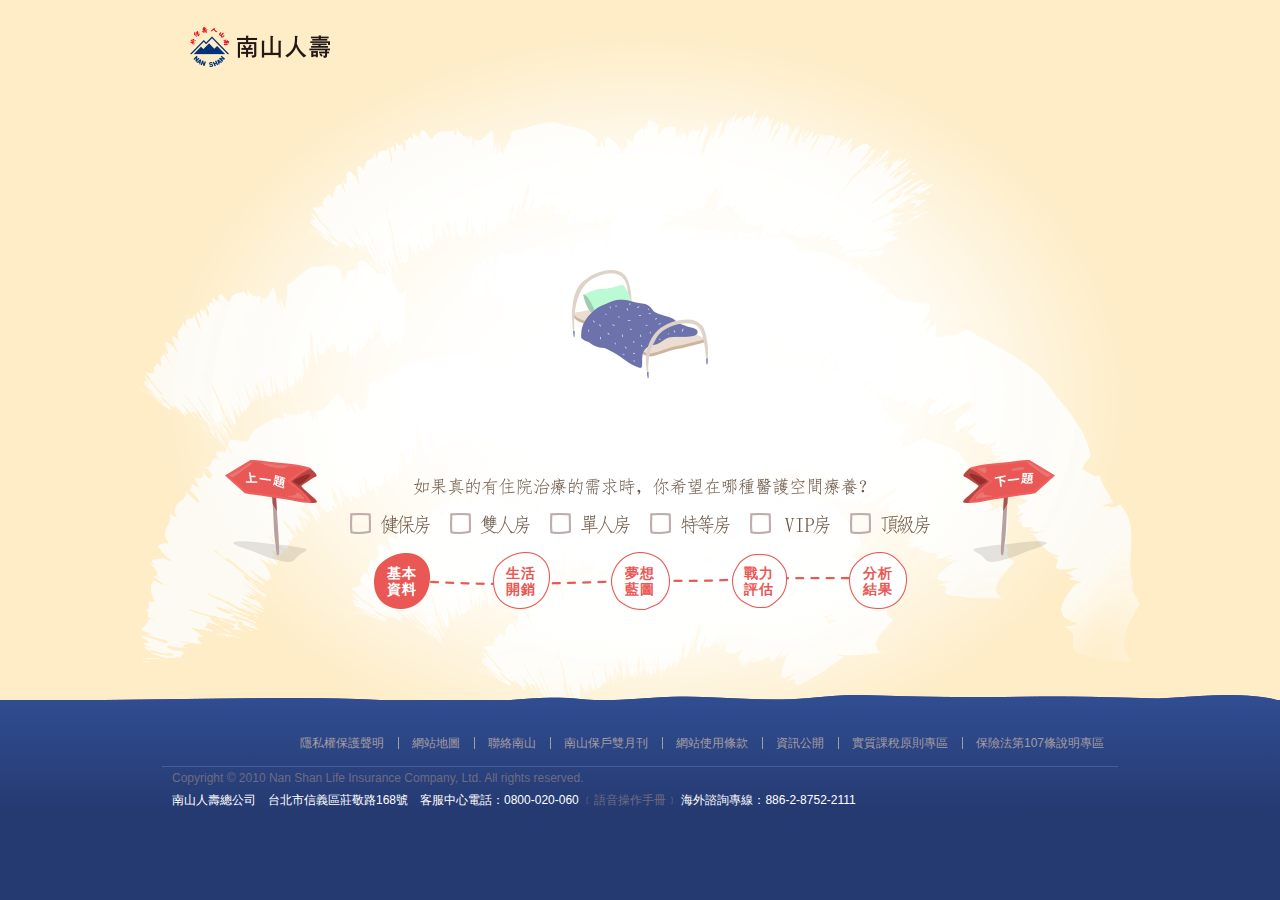
==== commit 36437861: "start with Q10" ====
--- a/Views/index.html
+++ b/Views/index.html
@@ -199,7 +199,7 @@
 					</div>
 				</div>
 				<div class="stage cut-5">
-					<ul class="choice-list jq-transition">
+					<ul class="choice-list jq-transition chosen-boy">
 						<li class="list">
 							<button class="btn-check jq-checkbox" data-meta="young">
 								<em class="hide-text">社會新鮮人</em>
@@ -291,42 +291,44 @@
 				<div class="stage cut-10">
 					<ul class="choice-list jq-transition">
 						<li class="list">
-							<button class="btn-check jq-checkbox" data-meta="">
+							<button class="btn-check jq-checkbox" data-meta="healthcare">
 								<em class="hide-text">健保房</em>
 							</button>
 						</li>
 						<li class="list">
-							<button class="btn-check jq-checkbox" data-meta="">
+							<button class="btn-check jq-checkbox" data-meta="double">
 								<em class="hide-text">雙人房</em>
 							</button>
 						</li>
 						<li class="list">
-							<button class="btn-check jq-checkbox" data-meta="">
+							<button class="btn-check jq-checkbox" data-meta="single">
 								<em class="hide-text">單人房</em>
 							</button>
 						</li>
 						<li class="list">
-							<button class="btn-check jq-checkbox" data-meta="">
+							<button class="btn-check jq-checkbox" data-meta="principal">
 								<em class="hide-text">特等房</em>
 							</button>
 						</li>
 						<li class="list">
-							<button class="btn-check jq-checkbox" data-meta="">
+							<button class="btn-check jq-checkbox" data-meta="vip">
 								<em class="hide-text">VIP房</em>
 							</button>
 						</li>
 						<li class="list">
-							<button class="btn-check jq-checkbox" data-meta="">
+							<button class="btn-check jq-checkbox" data-meta="best">
 								<em class="hide-text">頂級房</em>
 							</button>
 						</li>
 					</ul>
-					<ul class="image-wrap">
-						<li class="doll" data-meta=""></li>
-					</ul>
-					<h2 class="quest-title hide-text">
-						<em>誰都不想破病 但誰能不破病？</em>
-					</h2>
+					<div class="image-wrap" data-meta="best"></div>
+					<div class="image-wrap" data-meta=""></div>
+					<h2 class="quest-title hide-text">
+						<em>誰都不想破病，但誰能不破病？</em>
+					</h2>
+					<h3 class="sub-title hide-text">
+						<em>如果真的有住院治療的需求時，你希望在哪種醫護空間療養？</em>
+					</h3>
 				</div>
 				<div class="stage cut-14">
 					<div class="image-wrap"></div>
@@ -431,13 +433,18 @@
 		<img class="b-lazy" src="../Content/img/q7/ani-q7-bird-right.png" alt="">
 		<img class="b-lazy" src="../Content/img/q7/ani-q7-money.png" alt="">
 		<img class="b-lazy" src="../Content/img/q7/ani-q7-star.png" alt="">
+		<img class="b-lazy" src="../Content/img/q10/ani-q10-healthcare.png" alt="">
+		<img class="b-lazy" src="../Content/img/q10/ani-q10-double.png" alt="">
+		<img class="b-lazy" src="../Content/img/q10/ani-q10-single.png" alt="">
+		<img class="b-lazy" src="../Content/img/q10/ani-q10-principal.png" alt="">
+		<img class="b-lazy" src="../Content/img/q10/ani-q10-vip.png" alt="">
+		<img class="b-lazy" src="../Content/img/q10/ani-q10-best.png" alt="">
 		<img class="b-lazy" src="../Content/img/q14/ani-q14.png" alt="">
 	</div>
 </body>
 <script src="../Scripts/plugin/jquery/jquery.min.js?JS=20160216_01"></script>
 <script src="../Scripts/plugin/lazyload/jquery.lazyload.min.js?JS=20160216_01"></script>
 <script src="../Scripts/plugin/ion-rangeSlider/ion.rangeSlider.min.js?JS=20160216_01"></script>
-<!-- <script src="../Scripts/plugin/rangeslider/rangeslider.min.js?JS=20160216_01"></script> -->
 <script src="../Scripts/js/factory.js?JS=20160420_01"></script>
 <script src="../Scripts/js/common.js?JS=20160420_01"></script>
 </html>--- a/Content/css/style.css
+++ b/Content/css/style.css
@@ -1 +1 @@
-﻿html,body,div,span,applet,object,iframe,h1,h2,h3,h4,h5,h6,p,blockquote,pre,a,abbr,acronym,address,big,cite,code,del,dfn,em,img,ins,kbd,q,s,samp,small,strike,strong,sub,sup,tt,var,b,u,i,center,dl,dt,dd,ol,ul,li,fieldset,form,label,legend,table,caption,tbody,tfoot,thead,tr,th,td,article,aside,canvas,details,embed,figure,figcaption,footer,header,hgroup,menu,nav,output,ruby,section,summary,time,mark,audio,video{margin:0;padding:0;border:0;font:inherit;font-size:100%;vertical-align:baseline}html{line-height:1}ol,ul{list-style:none}table{border-collapse:collapse;border-spacing:0}caption,th,td{text-align:left;font-weight:normal;vertical-align:middle}q,blockquote{quotes:none}q:before,q:after,blockquote:before,blockquote:after{content:"";content:none}a img{border:none}article,aside,details,figcaption,figure,footer,header,hgroup,main,menu,nav,section,summary{display:block}.b-cloak{display:none !important}.b-middle{font-size:0;max-height:100%}.b-middle:before{content:'';height:100%;display:inline-block;vertical-align:middle;*vertical-align:auto;*zoom:1;*display:inline}.b-middle>*{font-size:initial;zoom:1;display:inline-block;vertical-align:middle;*vertical-align:auto;*zoom:1;*display:inline}.b-clearfix:after{content:'';width:100%;height:0;clear:both;overflow:hidden;*zoom:1;display:block;vertical-align:middle}.b-lazy{display:none}.hide-text{position:relative;overflow:hidden;font-size:0;line-height:0;text-indent:200%;white-space:nowrap}.hide-text em{position:absolute;top:100%;left:100%}html,body{font:12px/1.6 Arial,"黑體","Heiti TC","微軟正黑體","Microsoft JhengHei";width:100%;min-height:100%;-webkit-text-size-adjust:none;-moz-text-size-adjust:none;-o-text-size-adjust:none;-ms-text-size-adjust:none;text-size-adjust:none}body{background:#253a71;overflow-x:hidden}button{margin:0;padding:0;font-family:Arial,"黑體","Heiti TC","微軟正黑體","Microsoft JhengHei";border:0;border-spacing:0;position:relative;background:none;outline:0;cursor:pointer;text-indent:0;z-index:1;text-rendering:auto;text-transform:none;speak:none;display:inline-block;-ms-touch-action:manipulation;touch-action:manipulation;-webkit-user-select:none;-moz-user-select:none;-ms-user-select:none;user-select:none}input{font-family:Arial,"黑體","Heiti TC","微軟正黑體","Microsoft JhengHei";-webkit-appearance:none;-moz-appearance:none;-ms-appearance:none;-o-appearance:none;appearance:none}a{margin:0;padding:0;font-family:Arial,"黑體","Heiti TC","微軟正黑體","Microsoft JhengHei";border:0;border-spacing:0;position:relative;background:none;outline:0;cursor:pointer;text-indent:0;z-index:1;text-rendering:auto;text-transform:none;speak:none;display:inline-block;-ms-touch-action:manipulation;touch-action:manipulation;-webkit-user-select:none;-moz-user-select:none;-ms-user-select:none;user-select:none;text-decoration:none;outline:0}a[href^="tel"],a[href^="TEL"]{cursor:text}a:hoevr{text-decoration:none}@media screen and (max-width: 998px){html,body{min-height:100%}html{overflow-x:hidden}}@media screen and (max-width: 739px){body{min-height:100vh;position:relative}html{overflow-x:hidden}}.l-body{position:relative;background:#feedc7 url('../img/bg-main.png?1464173817') center 30px no-repeat}.l-header{margin-left:-450px;width:900px;position:absolute;top:0;left:50%;z-index:1}.l-main{margin:0 auto;width:1000px;height:700px;position:relative}.l-main.is-index:before,.l-main.is-index:after{content:'';background:url('../img/bg-index.png?1467014384') 0 0 no-repeat;display:block;position:absolute;-moz-animation:wave-cloud 4s ease-in infinite;-webkit-animation:wave-cloud 4s ease-in infinite;animation:wave-cloud 4s ease-in infinite}.l-main.is-index:before{width:112px;height:420px;top:-210px;left:275px;-moz-animation-delay:-2s;-webkit-animation-delay:-2s;animation-delay:-2s}.l-main.is-index:after{background-position:-112px 0;width:126px;height:312px;top:-4px;left:165px;-moz-transform:rotate(5deg);-ms-transform:rotate(5deg);-webkit-transform:rotate(5deg);transform:rotate(5deg);-moz-transform-origin:top center;-ms-transform-origin:top center;-webkit-transform-origin:top center;transform-origin:top center}.l-main.is-index .index{opacity:1}.l-main.is-index .quest>*{display:none}.l-main.is-quest .quest{width:100%;height:100%;position:absolute;top:0;opacity:1}.l-main .l-content{opacity:0;-moz-transition:ease-in .5s all;-o-transition:ease-in .5s all;-webkit-transition:ease-in .5s all;transition:ease-in .5s all}.l-footer{background-image:url('[data-uri]');background-size:100%;background-image:-webkit-gradient(linear, 50% 0%, 50% 100%, color-stop(0%, #304d91),color-stop(100%, #253a71));background-image:-moz-linear-gradient(top, #304d91 0%,#253a71 100%);background-image:-webkit-linear-gradient(top, #304d91 0%,#253a71 100%);background-image:linear-gradient(to bottom, #304d91 0%,#253a71 100%)}.l-lightbox{background:rgba(0,0,0,0.55);position:fixed;top:0;bottom:0;left:0;right:0;opacity:0;z-index:-1;-moz-transition:ease-in .3s opacity;-o-transition:ease-in .3s opacity;-webkit-transition:ease-in .3s opacity;transition:ease-in .3s opacity}.l-lightbox.animation-op{opacity:1}.l-lightbox.is-show{z-index:10}.m-footer{margin:0 auto;padding:0 22px;width:1000px;position:relative;-moz-box-sizing:border-box;-webkit-box-sizing:border-box;box-sizing:border-box}.m-footer:before{content:'';margin-left:-533px;background:url('../img/footer-top.png?1464173820') 0 0 no-repeat;display:block;width:1170px;height:5px;position:absolute;top:-5px;left:50%}.m-footer .info-list{padding:34px 0 14px 0;border-bottom:1px solid #42609b;font-size:0;text-align:right}.m-footer .info-list .list{padding:0 14px;display:inline-block;position:relative;font-size:12px;line-height:1.5em}.m-footer .info-list .list:first-child:before{display:none}.m-footer .info-list .list:before{content:'';margin-top:-6px;background:#a69da2;display:block;width:1px;height:12px;position:absolute;top:50%;left:0}.m-footer .info-list .link{color:#a69da2}.m-footer .info-list .link:hover{text-decoration:underline}.m-footer .m-footer-bd{padding-left:10px;line-height:22px}.m-footer .copyright{color:#6f6b81}.m-footer .address{color:#fff}.m-footer .address .link{color:#6f6b81}.m-footer .address .link:hover{text-decoration:underline}.m-box{margin:-173px 0 0 -351px;background:#fff;width:702px;height:314px;position:absolute;top:50%;left:50%;border-right:1px solid #d9b8b8;border-left:1px solid #d9b8b8;-moz-box-sizing:border-box;-webkit-box-sizing:border-box;box-sizing:border-box}.m-box:before,.m-box:after{content:'';background:url('../img/bg-box.png?1467014387') 0 0 no-repeat;display:block;height:16px;position:absolute;top:-16px;left:-1px;right:-1px}.m-box:after{background-position:0 -16px;top:auto;bottom:-16px}.m-box-header .btn-close{background-position:-376px -32px;width:33px;top:-25px;right:-7px}.m-box-body{padding:0 50px;border-right:1px solid #f6eded;border-left:1px solid #f6eded;color:#4a7cad;font-size:14px;line-height:20px}.m-box-body .box-title{margin:12px auto 5px auto;background:url('../img/bg-box.png?1467014387') 0 -32px no-repeat;width:237px;height:34px;color:#fff;font-size:14px;letter-spacing:1px;line-height:33px;text-align:center}.m-box-body p{margin-top:20px}.m-box-footer .btn-close{background-position:-237px -32px;width:139px;bottom:-28px;right:66px;color:#e95854;font-size:14px;font-weight:bold;letter-spacing:1px}.btn-close{background:url('../img/bg-box.png?1467014387') no-repeat;height:33px;position:absolute}.logo{width:140px;height:40px;position:absolute;top:27px;left:0}.logo .link{background:url('../img/shared.png?1465269583') 0 0 no-repeat;display:block;width:100%;height:100%}.insurance-wrap{display:none;position:absolute;top:20px;right:0;font-size:14px;text-indent:18px}.insurance-wrap .wording{color:#e95854;font-weight:bold;line-height:27px}.insurance-wrap .cost{background:url('../img/shared.png?1465269583') -140px 0 no-repeat;display:block;width:166px;height:32px;position:relative;color:#fff;line-height:32px}.insurance-wrap .cost .dollar{position:relative;z-index:1;font-size:16px;letter-spacing:1px}.insurance-wrap .svg-icon{width:100%;height:100%;position:absolute;top:0;left:0}.index{height:100%;position:relative}.index:before{content:'';background:url('../img/bg-index.png?1467014384') -238px 0 no-repeat;display:block;width:372px;height:222px;position:absolute;top:345px;left:108px}.index:after{content:'';background:url('../img/index-ani.png?1464250623') -238px 0 no-repeat;display:block;width:200px;height:167px;position:absolute;top:300px;left:281px;-moz-animation:family-ani 7s steps(118, end) infinite;-webkit-animation:family-ani 7s steps(118, end) infinite;animation:family-ani 7s steps(118, end) infinite}.index .page-title{background:url('../img/bg-index.png?1467014384') -238px -222px no-repeat;display:block;width:454px;height:108px;position:absolute;top:200px;left:427px}.index .slogan{background:url('../img/bg-index.png?1467014384') -112px -330px no-repeat;display:block;width:224px;height:28px;position:absolute;top:380px;left:520px}.index .btn-area{margin-left:8px;position:absolute;top:498px;left:50%}.index .btn-area .btn-notify{margin-bottom:10px;background:url('../img/bg-index.png?1467014384') -112px -390px no-repeat;display:block;width:130px;height:17px}.index .btn-area .btn-check em{background:url('../img/bg-index.png?1467014384') -242px -390px no-repeat;display:inline-block;width:25px;height:15px}.index .btn-area .btn-check.disagree{margin-left:20px}.index .btn-area .btn-check.disagree em{background-position:-267px -390px;width:40px}.index .btn-start{display:block;width:124px;height:114px;position:absolute;top:428px;right:144px}.index .btn-start:before,.index .btn-start:after{content:'';background:url('../img/bg-index.png?1467014384') 0 0 no-repeat;display:block;position:absolute}.index .btn-start:before{background-position:-336px -330px;width:100%;height:86px;bottom:0;right:0}.index .btn-start:after{background-position:-610px 0;width:37px;height:37px;top:0;right:48px;-moz-animation:nod-head 8s steps(1, end) infinite;-webkit-animation:nod-head 8s steps(1, end) infinite;animation:nod-head 8s steps(1, end) infinite}.index .btn-start:hover{width:126px}.index .btn-start:hover:before{background-position:-460px -330px}.index .btn-start:hover:after{-moz-animation-play-state:paused;-webkit-animation-play-state:paused;animation-play-state:paused;-moz-transform:scale(-1, 1);-ms-transform:scale(-1, 1);-webkit-transform:scale(-1, 1);transform:scale(-1, 1)}.index .btn-start:hover ~ .icon-flying-bird{-moz-animation-play-state:paused;-webkit-animation-play-state:paused;animation-play-state:paused}.index .icon-flying-bird{display:block;width:45px;height:32px;position:absolute;top:335px;left:409px;-moz-animation:flying-move 8s linear infinite;-webkit-animation:flying-move 8s linear infinite;animation:flying-move 8s linear infinite}.index .icon-flying-bird.reverse{-moz-animation:flying-move-reverse 8s linear infinite;-webkit-animation:flying-move-reverse 8s linear infinite;animation:flying-move-reverse 8s linear infinite}.index .icon-flying-bird.reverse:before{background:url('../img/bg-index.png?1467014384') -202px -358px no-repeat;-moz-animation:wing-ani-reverse 0.4s steps(1, end) infinite;-webkit-animation:wing-ani-reverse 0.4s steps(1, end) infinite;animation:wing-ani-reverse 0.4s steps(1, end) infinite}.index .icon-flying-bird:before{content:'';background:url('../img/bg-index.png?1467014384') -112px -358px no-repeat;display:block;width:100%;height:100%;-moz-animation:wing-ani 0.4s steps(1, end) infinite;-webkit-animation:wing-ani 0.4s steps(1, end) infinite;animation:wing-ani 0.4s steps(1, end) infinite}.stage{display:none}.quest-title{margin-left:-17px;background:url(../img/bg-exams.png) 0 0 no-repeat;display:block;width:0;position:absolute;top:78px;left:50%}.btn-check:before{content:'';margin-right:7px;background:url('../img/shared.png?1465269583') -306px 0 no-repeat;display:inline-block;width:21px;height:21px}.btn-check.is-checked:after{content:'';background:url('../img/checked.png?1464173819') 0 0 no-repeat;display:block;width:34px;height:20px;position:absolute;bottom:7px;left:-5px;z-index:1;-moz-animation:btn-checked 0.2s steps(3, end) forwards;-webkit-animation:btn-checked 0.2s steps(3, end) forwards;animation:btn-checked 0.2s steps(3, end) forwards}.choice-list{height:100%;font-size:0}.choice-list .list{display:inline-block;width:50%;height:100%;text-align:center;-moz-box-sizing:border-box;-webkit-box-sizing:border-box;box-sizing:border-box}.choice-list .list:first-child .btn-check{margin-right:142px;right:50%}.choice-list .list:last-child .btn-check{margin-left:142px;left:50%}.choice-list .list .btn-check{position:absolute;bottom:190px;overflow:visible;-moz-transition:ease-in .3s all;-o-transition:ease-in .3s all;-webkit-transition:ease-in .3s all;transition:ease-in .3s all}.choice-list .list .btn-check em{background:url(../img/bg-exams.png) 0 0 no-repeat;display:inline-block;height:21px}.choice-list .list .btn-check .svg-icon{display:inline-block;width:21px;height:21px}.girl,.boy{display:block;position:absolute}.girl{background:url('../img/girl.png?1464596218') -151px 0 no-repeat}.boy{background:url('../img/boy.png?1463568812') -148px 0 no-repeat}.quest-1 .cut-1{display:block;height:100%}.quest-2 .cut-2{display:block;height:100%}.quest-3 .cut-3{display:block;height:100%}.quest-4 .cut-4{display:block;height:100%}.quest-5 .cut-5{display:block;height:100%}.quest-6 .cut-6{display:block;height:100%}.quest-7 .cut-7{display:block;height:100%}.quest-8 .cut-8{display:block;height:100%}.quest-9 .cut-9{display:block;height:100%}.quest-10 .cut-10{display:block;height:100%}.quest-11 .cut-11{display:block;height:100%}.quest-12 .cut-12{display:block;height:100%}.quest-13 .cut-13{display:block;height:100%}.quest-14 .cut-14{display:block;height:100%}.quest-15 .cut-15{display:block;height:100%}.quest-16 .cut-16{display:block;height:100%}.quest-17 .cut-17{display:block;height:100%}.quest-18 .cut-18{display:block;height:100%}.quest-19 .cut-19{display:block;height:100%}.quest-20 .cut-20{display:block;height:100%}.quest-1 .quest-title{margin-left:-83px;height:38px;-moz-animation:q1-title 0.7s linear forwards;-webkit-animation:q1-title 0.7s linear forwards;animation:q1-title 0.7s linear forwards}.quest-1 .choice-list .list em{width:20px}.quest-1 .choice-list .list:first-child .btn-check em{background-position:-166px 0}.quest-1 .choice-list .list:first-child .btn-check.is-checked ~ .image-wrap{-moz-animation:bow-girl 0.3s steps(11, start) forwards;-webkit-animation:bow-girl 0.3s steps(11, start) forwards;animation:bow-girl 0.3s steps(11, start) forwards}.quest-1 .choice-list .list:first-child .btn-check.ani-reverse ~ .image-wrap{-moz-animation:reverse-girl 0.3s steps(11, start) forwards;-webkit-animation:reverse-girl 0.3s steps(11, start) forwards;animation:reverse-girl 0.3s steps(11, start) forwards}.quest-1 .choice-list .list:last-child .btn-check:before{background-position:-327px 0}.quest-1 .choice-list .list:last-child .btn-check em{background-position:-185px 0}.quest-1 .choice-list .list:last-child .btn-check.is-checked ~ .image-wrap{-moz-animation:bow-boy 0.3s steps(6, start) forwards;-webkit-animation:bow-boy 0.3s steps(6, start) forwards;animation:bow-boy 0.3s steps(6, start) forwards}.quest-1 .choice-list .list:last-child .btn-check.ani-reverse ~ .image-wrap{-moz-animation:reverse-boy 0.3s steps(6, start) forwards;-webkit-animation:reverse-boy 0.3s steps(6, start) forwards;animation:reverse-boy 0.3s steps(6, start) forwards}.quest-1 .choice-list[class^="chosen-"] ~ .quest-title,.quest-1 .choice-list[class^="chosen-"] .btn-check,.quest-1 .choice-list[class*=" chosen-"] ~ .quest-title,.quest-1 .choice-list[class*=" chosen-"] .btn-check{opacity:0}.quest-1 .choice-list.chosen-girl .girl{-moz-animation:transition-girl 0.3s steps(11, start) forwards !important;-webkit-animation:transition-girl 0.3s steps(11, start) forwards !important;animation:transition-girl 0.3s steps(11, start) forwards !important}.quest-1 .choice-list.chosen-girl .boy{background:url(../img/boy-door.png) 0 0 no-repeat;width:335px;height:309px;top:179px;right:143px;-moz-animation:flipout-door 1.5s steps(29, start) forwards;-webkit-animation:flipout-door 1.5s steps(29, start) forwards;animation:flipout-door 1.5s steps(29, start) forwards}.quest-1 .choice-list.chosen-boy .girl{background:url(../img/girl-door.png) 0 0 no-repeat;width:335px;height:309px;top:179px;left:184px;-moz-animation:flipout-door 1.5s steps(29, start) forwards;-webkit-animation:flipout-door 1.5s steps(29, start) forwards;animation:flipout-door 1.5s steps(29, start) forwards}.quest-1 .girl{width:151px;height:242px;top:230px;left:250px;-moz-animation:wink-girl 5s steps(1, start) infinite;-webkit-animation:wink-girl 5s steps(1, start) infinite;animation:wink-girl 5s steps(1, start) infinite}.quest-1 .boy{width:148px;height:242px;top:226px;right:260px;-moz-animation:wink-boy 5s 0.5s steps(1, start) infinite;-webkit-animation:wink-boy 5s 0.5s steps(1, start) infinite;animation:wink-boy 5s 0.5s steps(1, start) infinite}.quest-1 .btn-prev{top:-120px}.quest-2 .quest-title{margin-left:-83px;background-position:0 -38px;height:38px;-moz-animation:q2-title 1.5s linear forwards;-webkit-animation:q2-title 1.5s linear forwards;animation:q2-title 1.5s linear forwards}.quest-2 .choice-list{width:100%;position:absolute}.quest-2 .choice-list:before{content:'';display:block;position:absolute;top:50%;left:50%}.quest-2 .choice-list .list em{width:39px;height:21px}.quest-2 .choice-list .list:first-child .btn-check em{background-position:-166px -21px}.quest-2 .choice-list .list:last-child .btn-check:before{background-position:-327px 0}.quest-2 .choice-list .list:last-child .btn-check em{background-position:-166px -42px}.quest-2 .choice-list.chosen-girl:before{margin:-171px 0 0 -237px;background:url(../img/q2/ani-q2-girl.png) 0 -7272px no-repeat;width:595px;height:303px}.quest-2 .choice-list.chosen-girl[data-first="true"]:before{background-position:0 0;-moz-animation:q2-girl 1.4s steps(24, end) forwards;-webkit-animation:q2-girl 1.4s steps(24, end) forwards;animation:q2-girl 1.4s steps(24, end) forwards}.quest-2 .choice-list.chosen-girl[data-select="single"]{-moz-animation-duration:1.4s;-webkit-animation-duration:1.4s;animation-duration:1.4s;-moz-animation-delay:0.5s;-webkit-animation-delay:0.5s;animation-delay:0.5s}.quest-2 .choice-list.chosen-girl[data-select="single"]:before{margin:-242px 0 0 -247px;background-position:-595px 0;width:566px;height:374px;-moz-animation:q2-girl-single 1.4s 0.5s steps(17, end) forwards;-webkit-animation:q2-girl-single 1.4s 0.5s steps(17, end) forwards;animation:q2-girl-single 1.4s 0.5s steps(17, end) forwards}.quest-2 .choice-list.chosen-girl[data-reverse="single"]{-moz-animation-duration:1.4s;-webkit-animation-duration:1.4s;animation-duration:1.4s;-moz-animation-delay:0.5s;-webkit-animation-delay:0.5s;animation-delay:0.5s}.quest-2 .choice-list.chosen-girl[data-reverse="single"]:before{margin:-242px 0 0 -247px;background-position:-595px -6358px;width:566px;height:374px;-moz-animation:q2-girl-single-reverse 1.4s 0.5s steps(17, end) forwards;-webkit-animation:q2-girl-single-reverse 1.4s 0.5s steps(17, end) forwards;animation:q2-girl-single-reverse 1.4s 0.5s steps(17, end) forwards}.quest-2 .choice-list.chosen-girl[data-select="merried"]{-moz-animation-duration:3.5s;-webkit-animation-duration:3.5s;animation-duration:3.5s;-moz-animation-delay:0;-webkit-animation-delay:0;animation-delay:0}.quest-2 .choice-list.chosen-girl[data-select="merried"]:before{margin:-168px 0 0 -255px;background-position:-1161px 0;width:508px;height:298px;-moz-animation:q2-girl-merried 3.5s steps(61, end) forwards;-webkit-animation:q2-girl-merried 3.5s steps(61, end) forwards;animation:q2-girl-merried 3.5s steps(61, end) forwards}.quest-2 .choice-list.chosen-girl[data-reverse="merried"]{-moz-animation-duration:3.5s;-webkit-animation-duration:3.5s;animation-duration:3.5s;-moz-animation-delay:0;-webkit-animation-delay:0;animation-delay:0}.quest-2 .choice-list.chosen-girl[data-reverse="merried"]:before{margin:-168px 0 0 -255px;background-position:-1161px -18178px;width:508px;height:298px;-moz-animation:q2-girl-merried-reverse 3.5s steps(61, end) forwards;-webkit-animation:q2-girl-merried-reverse 3.5s steps(61, end) forwards;animation:q2-girl-merried-reverse 3.5s steps(61, end) forwards}.quest-2 .choice-list.chosen-boy:before{margin:-171px 0 0 -316px;background:url(../img/q2/ani-q2-boy.png) 0 -6363px no-repeat;width:512px;height:303px}.quest-2 .choice-list.chosen-boy[data-first="true"]:before{background-position:0 0;-moz-animation:q2-boy 1.4s 0.5s steps(21, end) forwards;-webkit-animation:q2-boy 1.4s 0.5s steps(21, end) forwards;animation:q2-boy 1.4s 0.5s steps(21, end) forwards}.quest-2 .choice-list.chosen-boy[data-select="single"]{-moz-animation-duration:1.7s;-webkit-animation-duration:1.7s;animation-duration:1.7s;-moz-animation-delay:0.5s;-webkit-animation-delay:0.5s;animation-delay:0.5s}.quest-2 .choice-list.chosen-boy[data-select="single"]:before{margin:-171px 0 0 -317px;background-position:-512px 0;width:614px;height:303px;-moz-animation:q2-boy-single 1.7s 0.5s steps(29, end) forwards;-webkit-animation:q2-boy-single 1.7s 0.5s steps(29, end) forwards;animation:q2-boy-single 1.7s 0.5s steps(29, end) forwards}.quest-2 .choice-list.chosen-boy[data-reverse="single"]{-moz-animation-duration:1.7s;-webkit-animation-duration:1.7s;animation-duration:1.7s;-moz-animation-delay:0.5s;-webkit-animation-delay:0.5s;animation-delay:0.5s}.quest-2 .choice-list.chosen-boy[data-reverse="single"]:before{margin:-171px 0 0 -317px;background-position:-512px -8787px;width:614px;height:303px;-moz-animation:q2-boy-single-reverse 1.7s 0.5s steps(29, end) forwards;-webkit-animation:q2-boy-single-reverse 1.7s 0.5s steps(29, end) forwards;animation:q2-boy-single-reverse 1.7s 0.5s steps(29, end) forwards}.quest-2 .choice-list.chosen-boy[data-select="merried"]{-moz-animation-duration:2.7s;-webkit-animation-duration:2.7s;animation-duration:2.7s;-moz-animation-delay:0;-webkit-animation-delay:0;animation-delay:0}.quest-2 .choice-list.chosen-boy[data-select="merried"]:before{margin:-170px 0 0 -271px;background-position:-1126px 0;width:509px;height:298px;-moz-animation:q2-boy-merried 2.7s steps(49, end) forwards;-webkit-animation:q2-boy-merried 2.7s steps(49, end) forwards;animation:q2-boy-merried 2.7s steps(49, end) forwards}.quest-2 .choice-list.chosen-boy[data-reverse="merried"]{-moz-animation-duration:2.7s;-webkit-animation-duration:2.7s;animation-duration:2.7s;-moz-animation-delay:0;-webkit-animation-delay:0;animation-delay:0}.quest-2 .choice-list.chosen-boy[data-reverse="merried"]:before{margin:-170px 0 0 -271px;background-position:-1126px -14602px;width:509px;height:298px;-moz-animation:q2-boy-merried-reverse 2.7s steps(49, end) forwards;-webkit-animation:q2-boy-merried-reverse 2.7s steps(49, end) forwards;animation:q2-boy-merried-reverse 2.7s steps(49, end) forwards}.quest-2 .choice-list[class^="chosen-"] .btn-check>*,.quest-2 .choice-list[class*=" chosen-"] .btn-check>*{-moz-animation:q2-btn-check 0.3s linear forwards;-webkit-animation:q2-btn-check 0.3s linear forwards;animation:q2-btn-check 0.3s linear forwards}.quest-3 .quest-title{margin-left:-80px;background-position:0 -76px;width:0;height:37px;top:78px;-moz-animation:q3-title 1.2s 0.1s linear forwards;-webkit-animation:q3-title 1.2s 0.1s linear forwards;animation:q3-title 1.2s 0.1s linear forwards}.quest-3 .image-wrap{position:absolute;left:50%}.quest-3 .chosen-girl .image-wrap{margin-left:-75px;background:url(../img/q3/ani-q3-girl.png) 0 0 no-repeat;width:151px;height:524px;bottom:230px}.quest-3 .chosen-girl .image-wrap[data-age="y-t-o"]{-moz-animation:q3-girl-y-t-o 2.6s steps(49, end) forwards;-webkit-animation:q3-girl-y-t-o 2.6s steps(49, end) forwards;animation:q3-girl-y-t-o 2.6s steps(49, end) forwards}.quest-3 .chosen-girl .image-wrap[data-age="m-t-o"]{-moz-animation:q3-girl-m-t-o 1.3s steps(25, end) forwards;-webkit-animation:q3-girl-m-t-o 1.3s steps(25, end) forwards;animation:q3-girl-m-t-o 1.3s steps(25, end) forwards}.quest-3 .chosen-girl .image-wrap[data-age="c-t-o"]{-moz-animation:q3-girl-c-t-o 1.3s steps(25, end) forwards;-webkit-animation:q3-girl-c-t-o 1.3s steps(25, end) forwards;animation:q3-girl-c-t-o 1.3s steps(25, end) forwards}.quest-3 .chosen-girl .image-wrap[data-age="y-t-m"]{-moz-animation:q3-girl-y-t-m 1.3s steps(24, end) forwards;-webkit-animation:q3-girl-y-t-m 1.3s steps(24, end) forwards;animation:q3-girl-y-t-m 1.3s steps(24, end) forwards}.quest-3 .chosen-girl .image-wrap[data-age="o-t-m"]{-moz-animation:q3-girl-o-t-m 1.3s steps(25, end) forwards;-webkit-animation:q3-girl-o-t-m 1.3s steps(25, end) forwards;animation:q3-girl-o-t-m 1.3s steps(25, end) forwards}.quest-3 .chosen-girl .image-wrap[data-age="c-t-m"]{-moz-animation:q3-girl-c-t-m 2.6s steps(50, end) forwards;-webkit-animation:q3-girl-c-t-m 2.6s steps(50, end) forwards;animation:q3-girl-c-t-m 2.6s steps(50, end) forwards}.quest-3 .chosen-girl .image-wrap[data-age="o-t-y"]{-moz-animation:q3-girl-o-t-y 2.6s steps(49, end) forwards;-webkit-animation:q3-girl-o-t-y 2.6s steps(49, end) forwards;animation:q3-girl-o-t-y 2.6s steps(49, end) forwards}.quest-3 .chosen-girl .image-wrap[data-age="m-t-y"]{-moz-animation:q3-girl-m-t-y 1.3s steps(24, end) forwards;-webkit-animation:q3-girl-m-t-y 1.3s steps(24, end) forwards;animation:q3-girl-m-t-y 1.3s steps(24, end) forwards}.quest-3 .chosen-girl .image-wrap[data-age="c-t-y"]{-moz-animation:q3-girl-c-t-y 3.9s steps(74, end) forwards;-webkit-animation:q3-girl-c-t-y 3.9s steps(74, end) forwards;animation:q3-girl-c-t-y 3.9s steps(74, end) forwards}.quest-3 .chosen-girl .image-wrap[data-age="y-t-c"]{-moz-animation:q3-girl-y-t-c 3.9s steps(74, end) forwards;-webkit-animation:q3-girl-y-t-c 3.9s steps(74, end) forwards;animation:q3-girl-y-t-c 3.9s steps(74, end) forwards}.quest-3 .chosen-girl .image-wrap[data-age="m-t-c"]{-moz-animation:q3-girl-m-t-c 2.6s steps(50, end) forwards;-webkit-animation:q3-girl-m-t-c 2.6s steps(50, end) forwards;animation:q3-girl-m-t-c 2.6s steps(50, end) forwards}.quest-3 .chosen-girl .image-wrap[data-age="o-t-c"]{-moz-animation:q3-girl-o-t-c 1.3s steps(25, end) forwards;-webkit-animation:q3-girl-o-t-c 1.3s steps(25, end) forwards;animation:q3-girl-o-t-c 1.3s steps(25, end) forwards}.quest-3 .chosen-boy .image-wrap{margin-left:-76px;background:url(../img/q3/ani-q3-boy.png) 0 0 no-repeat;width:153px;height:537px;bottom:215px}.quest-3 .chosen-boy .image-wrap[data-age="y-t-o"]{-moz-animation:q3-boy-y-t-o 2.8s steps(50, end) forwards;-webkit-animation:q3-boy-y-t-o 2.8s steps(50, end) forwards;animation:q3-boy-y-t-o 2.8s steps(50, end) forwards}.quest-3 .chosen-boy .image-wrap[data-age="m-t-o"]{-moz-animation:q3-boy-m-t-o 1.4s steps(25, end) forwards;-webkit-animation:q3-boy-m-t-o 1.4s steps(25, end) forwards;animation:q3-boy-m-t-o 1.4s steps(25, end) forwards}.quest-3 .chosen-boy .image-wrap[data-age="c-t-o"]{-moz-animation:q3-boy-c-t-o 1.4s steps(25, end) forwards;-webkit-animation:q3-boy-c-t-o 1.4s steps(25, end) forwards;animation:q3-boy-c-t-o 1.4s steps(25, end) forwards}.quest-3 .chosen-boy .image-wrap[data-age="y-t-m"]{-moz-animation:q3-boy-y-t-m 1.4s steps(25, end) forwards;-webkit-animation:q3-boy-y-t-m 1.4s steps(25, end) forwards;animation:q3-boy-y-t-m 1.4s steps(25, end) forwards}.quest-3 .chosen-boy .image-wrap[data-age="o-t-m"]{-moz-animation:q3-boy-o-t-m 1.4s steps(25, end) forwards;-webkit-animation:q3-boy-o-t-m 1.4s steps(25, end) forwards;animation:q3-boy-o-t-m 1.4s steps(25, end) forwards}.quest-3 .chosen-boy .image-wrap[data-age="c-t-m"]{-moz-animation:q3-boy-c-t-m 2.8s steps(50, end) forwards;-webkit-animation:q3-boy-c-t-m 2.8s steps(50, end) forwards;animation:q3-boy-c-t-m 2.8s steps(50, end) forwards}.quest-3 .chosen-boy .image-wrap[data-age="o-t-y"]{-moz-animation:q3-boy-o-t-y 2.8s steps(50, end) forwards;-webkit-animation:q3-boy-o-t-y 2.8s steps(50, end) forwards;animation:q3-boy-o-t-y 2.8s steps(50, end) forwards}.quest-3 .chosen-boy .image-wrap[data-age="m-t-y"]{-moz-animation:q3-boy-m-t-y 1.4s steps(25, end) forwards;-webkit-animation:q3-boy-m-t-y 1.4s steps(25, end) forwards;animation:q3-boy-m-t-y 1.4s steps(25, end) forwards}.quest-3 .chosen-boy .image-wrap[data-age="c-t-y"]{-moz-animation:q3-boy-c-t-y 4.2s steps(75, end) forwards;-webkit-animation:q3-boy-c-t-y 4.2s steps(75, end) forwards;animation:q3-boy-c-t-y 4.2s steps(75, end) forwards}.quest-3 .chosen-boy .image-wrap[data-age="y-t-c"]{-moz-animation:q3-boy-y-t-c 4.2s steps(75, end) forwards;-webkit-animation:q3-boy-y-t-c 4.2s steps(75, end) forwards;animation:q3-boy-y-t-c 4.2s steps(75, end) forwards}.quest-3 .chosen-boy .image-wrap[data-age="m-t-c"]{-moz-animation:q3-boy-m-t-c 2.8s steps(50, end) forwards;-webkit-animation:q3-boy-m-t-c 2.8s steps(50, end) forwards;animation:q3-boy-m-t-c 2.8s steps(50, end) forwards}.quest-3 .chosen-boy .image-wrap[data-age="o-t-c"]{-moz-animation:q3-boy-o-t-c 1.4s steps(25, end) forwards;-webkit-animation:q3-boy-o-t-c 1.4s steps(25, end) forwards;animation:q3-boy-o-t-c 1.4s steps(25, end) forwards}.quest-3 .range-slider{margin-left:-227px;width:476px;height:56px;position:absolute;bottom:180px;left:50%}.quest-3 .range-slider .irs-max:after{content:'歲'}.quest-4 .quest-title{margin-left:-100px;background-position:0 -113px;height:37px;-moz-animation:q4-title 0.9s linear forwards;-webkit-animation:q4-title 0.9s linear forwards;animation:q4-title 0.9s linear forwards}.quest-4 .kids-selector{margin-left:-302px;width:620px;position:absolute;bottom:164px;left:50%;z-index:2;font-size:0;text-align:center}.quest-4 .kids-selector .list{padding:0 3px;display:inline-block;width:148px;height:35px;position:relative;vertical-align:bottom;z-index:1;line-height:35px;text-align:left}.quest-4 .kids-selector .list .tag{margin-left:-9px;background:url(../img/bg-slider.png) 0 -52px no-repeat;display:block;width:18px;height:22px;position:absolute;top:-22px;left:50%}.quest-4 .kids-selector .list .tag.tag-1{-moz-animation:q4-tag-1 1s steps(18, end) forwards;-webkit-animation:q4-tag-1 1s steps(18, end) forwards;animation:q4-tag-1 1s steps(18, end) forwards}.quest-4 .kids-selector .list .tag.tag-2{-moz-animation:q4-tag-2 1s steps(18, end) forwards;-webkit-animation:q4-tag-2 1s steps(18, end) forwards;animation:q4-tag-2 1s steps(18, end) forwards}.quest-4 .kids-selector .list .tag.tag-3{-moz-animation:q4-tag-3 1s steps(18, end) forwards;-webkit-animation:q4-tag-3 1s steps(18, end) forwards;animation:q4-tag-3 1s steps(18, end) forwards}.quest-4 .kids-selector .list .desc{background:url(../img/bg-exams.png) no-repeat;display:inline-block;width:85px;height:18px;vertical-align:bottom}.quest-4 .kids-selector .list .btn-check{vertical-align:bottom}.quest-4 .kids-selector .list .btn-check:before{margin:0 auto;vertical-align:bottom}.quest-4 .kids-selector .list:nth-child(1) .desc{background-position:-205px 0px}.quest-4 .kids-selector .list:nth-child(2) .desc{background-position:-205px -18px}.quest-4 .kids-selector .list:nth-child(3) .desc{background-position:-205px -36px}.quest-4 .kids-selector .list:nth-child(4) .desc{background-position:-205px -54px}.quest-4 .kids-selector .list:nth-child(5) .desc{background-position:-205px -72px}.quest-4 .kids-selector .list:nth-child(6) .desc{background-position:-205px -90px}.quest-4 .kids-selector .list:nth-child(7) .desc{background-position:-205px -108px}.quest-4 .kids-selector .list:nth-child(8) .desc{background-position:-205px -126px}.quest-4 .kids-pool{margin:0 auto;width:560px;height:464px;position:relative}.quest-4 .kids-pool ul{width:100%;height:100%;position:absolute;z-index:0}.quest-4 .kids-pool .doll{display:none;position:absolute;bottom:0;z-index:5}.quest-4 .kids-pool .doll:nth-child(2){z-index:4;-moz-animation-delay:.3s !important;-webkit-animation-delay:.3s !important;animation-delay:.3s !important}.quest-4 .kids-pool .doll:nth-child(3){z-index:3;-moz-animation-delay:.6s !important;-webkit-animation-delay:.6s !important;animation-delay:.6s !important}.quest-4 .kids-pool .doll:nth-child(4){z-index:2;-moz-animation-delay:.9s !important;-webkit-animation-delay:.9s !important;animation-delay:.9s !important}.quest-4 .kids-pool .doll:nth-child(5){z-index:1;-moz-animation-delay:1.2s !important;-webkit-animation-delay:1.2s !important;animation-delay:1.2s !important}.quest-4 .kids-pool .doll.is-show{display:block}.quest-4 .kids-pool .institute .doll{background:url(../img/q4/ani-q4-institute.png) 0 0 no-repeat;width:183px;height:743px;left:50%;-moz-animation:q4-institute 0.7s steps(14, end) forwards;-webkit-animation:q4-institute 0.7s steps(14, end) forwards;animation:q4-institute 0.7s steps(14, end) forwards}.quest-4 .kids-pool .institute .doll:first-child{margin-left:-73px}.quest-4 .kids-pool .institute .doll:nth-child(2){margin-left:-22px;z-index:5}.quest-4 .kids-pool .institute .doll:nth-child(3){margin-left:-124px}.quest-4 .kids-pool .institute .doll:nth-child(4){margin-left:29px;z-index:5}.quest-4 .kids-pool .institute .doll:nth-child(5){margin-left:-175px}.quest-4 .kids-pool .institute .doll.ani-reverse{background-position:-2745px 0;-moz-animation:q4-institute-reverse 0.7s steps(12, end) forwards;-webkit-animation:q4-institute-reverse 0.7s steps(12, end) forwards;animation:q4-institute-reverse 0.7s steps(12, end) forwards}.quest-4 .kids-pool .collage .doll{background:url(../img/q4/ani-q4-collage.png) 0 0 no-repeat;width:129px;height:711px;bottom:-9px;left:50%;-moz-animation:q4-collage 1.5s steps(27, end) forwards;-webkit-animation:q4-collage 1.5s steps(27, end) forwards;animation:q4-collage 1.5s steps(27, end) forwards}.quest-4 .kids-pool .collage .doll:first-child{margin-left:60px}.quest-4 .kids-pool .collage .doll:nth-child(2){margin-left:110px}.quest-4 .kids-pool .collage .doll:nth-child(3){margin-left:10px;z-index:5}.quest-4 .kids-pool .collage .doll:nth-child(4){margin-left:160px}.quest-4 .kids-pool .collage .doll:nth-child(5){margin-left:-40px;z-index:5}.quest-4 .kids-pool .collage .doll.ani-reverse{background-position:-3612px 0;-moz-animation:q4-collage-reverse 0.7s steps(12, end) forwards;-webkit-animation:q4-collage-reverse 0.7s steps(12, end) forwards;animation:q4-collage-reverse 0.7s steps(12, end) forwards}.quest-4 .kids-pool .seniorHigh .doll{background:url(../img/q4/ani-q4-seniorHigh.png) 0 0 no-repeat;width:202px;height:707px;left:50%;-moz-animation:q4-seniorHigh 1s steps(18, end) forwards;-webkit-animation:q4-seniorHigh 1s steps(18, end) forwards;animation:q4-seniorHigh 1s steps(18, end) forwards}.quest-4 .kids-pool .seniorHigh .doll:first-child{margin-left:-175px}.quest-4 .kids-pool .seniorHigh .doll:nth-child(2){margin-left:-115px;z-index:5}.quest-4 .kids-pool .seniorHigh .doll:nth-child(3){margin-left:-235px}.quest-4 .kids-pool .seniorHigh .doll:nth-child(4){margin-left:-55px;z-index:5}.quest-4 .kids-pool .seniorHigh .doll:nth-child(5){margin-left:-295px}.quest-4 .kids-pool .seniorHigh .doll.ani-reverse{background-position:-3838px 0;-moz-animation:q4-seniorHigh-reverse 0.6s steps(11, end) forwards;-webkit-animation:q4-seniorHigh-reverse 0.6s steps(11, end) forwards;animation:q4-seniorHigh-reverse 0.6s steps(11, end) forwards}.quest-4 .kids-pool .juniorHigh .doll{background:url(../img/q4/ani-q4-juniorHigh.png) 0 0 no-repeat;width:169px;height:723px;bottom:-16px;left:50%;-moz-animation:q4-juniorHigh 0.8s steps(14, end) forwards;-webkit-animation:q4-juniorHigh 0.8s steps(14, end) forwards;animation:q4-juniorHigh 0.8s steps(14, end) forwards}.quest-4 .kids-pool .juniorHigh .doll:first-child{margin-left:-26px}.quest-4 .kids-pool .juniorHigh .doll:nth-child(2){margin-left:-74px;z-index:5}.quest-4 .kids-pool .juniorHigh .doll:nth-child(3){margin-left:22px}.quest-4 .kids-pool .juniorHigh .doll:nth-child(4){margin-left:70px}.quest-4 .kids-pool .juniorHigh .doll:nth-child(5){margin-left:118px}.quest-4 .kids-pool .juniorHigh .doll.ani-reverse{background-position:-2535px 0;-moz-animation:q4-juniorHigh-reverse 0.7s steps(13, end) forwards;-webkit-animation:q4-juniorHigh-reverse 0.7s steps(13, end) forwards;animation:q4-juniorHigh-reverse 0.7s steps(13, end) forwards}.quest-4 .kids-pool .elementary .doll{background:url(../img/q4/ani-q4-elementary.png) 0 0 no-repeat;width:132px;height:662px;left:50%;-moz-animation:q4-elementary 1.1s steps(19, end) forwards;-webkit-animation:q4-elementary 1.1s steps(19, end) forwards;animation:q4-elementary 1.1s steps(19, end) forwards}.quest-4 .kids-pool .elementary .doll:first-child{margin-left:-116px}.quest-4 .kids-pool .elementary .doll:nth-child(2){margin-left:-162px;z-index:5}.quest-4 .kids-pool .elementary .doll:nth-child(3){margin-left:-72px}.quest-4 .kids-pool .elementary .doll:nth-child(4){margin-left:-208px;z-index:5}.quest-4 .kids-pool .elementary .doll:nth-child(5){margin-left:-254px;z-index:5}.quest-4 .kids-pool .elementary .doll.ani-reverse{background-position:-2640px 0;-moz-animation:q4-elementary-reverse 0.7s steps(12, end) forwards;-webkit-animation:q4-elementary-reverse 0.7s steps(12, end) forwards;animation:q4-elementary-reverse 0.7s steps(12, end) forwards}.quest-4 .kids-pool .kindergarten .doll{background:url(../img/q4/ani-q4-kindergarten.png) 0 0 no-repeat;width:91px;height:613px;left:50%;-moz-animation:q4-kindergarten 2.4s steps(44, end) forwards;-webkit-animation:q4-kindergarten 2.4s steps(44, end) forwards;animation:q4-kindergarten 2.4s steps(44, end) forwards}.quest-4 .kids-pool .kindergarten .doll:first-child{margin-left:-18px}.quest-4 .kids-pool .kindergarten .doll:nth-child(2){margin-left:-62px}.quest-4 .kids-pool .kindergarten .doll:nth-child(3){margin-left:28px}.quest-4 .kids-pool .kindergarten .doll:nth-child(4){margin-left:-106px}.quest-4 .kids-pool .kindergarten .doll:nth-child(5){margin-left:74px}.quest-4 .kids-pool .kindergarten .doll.ani-reverse{background-position:-4095px 0;-moz-animation:q4-kindergarten-reverse 0.7s steps(12, end) forwards;-webkit-animation:q4-kindergarten-reverse 0.7s steps(12, end) forwards;animation:q4-kindergarten-reverse 0.7s steps(12, end) forwards}.quest-4 .kids-pool .baby .doll{background:url(../img/q4/ani-q4-baby.png) 0 0 no-repeat;width:93px;height:572px;left:50%;-moz-animation:q4-baby 2.3s steps(41, end) forwards;-webkit-animation:q4-baby 2.3s steps(41, end) forwards;animation:q4-baby 2.3s steps(41, end) forwards}.quest-4 .kids-pool .baby .doll:first-child{margin-left:-66px}.quest-4 .kids-pool .baby .doll:nth-child(2){margin-left:-110px}.quest-4 .kids-pool .baby .doll:nth-child(3){margin-left:-20px}.quest-4 .kids-pool .baby .doll:nth-child(4){margin-left:-154px}.quest-4 .kids-pool .baby .doll:nth-child(5){margin-left:26px}.quest-4 .kids-pool .baby .doll.ani-reverse{background-position:-3906px 0;-moz-animation:q4-baby-reverse 0.7s steps(13, end) forwards;-webkit-animation:q4-baby-reverse 0.7s steps(13, end) forwards;animation:q4-baby-reverse 0.7s steps(13, end) forwards}.quest-4 .kids-pool .dog .doll{margin-left:-36px;background:url(../img/q4/ani-q4-dog.png) 0 0 no-repeat;width:98px;height:105px;position:absolute;bottom:10px;left:50%;-moz-animation:q4-dog 1.1s steps(19, end) forwards;-webkit-animation:q4-dog 1.1s steps(19, end) forwards;animation:q4-dog 1.1s steps(19, end) forwards}.quest-4 .kids-pool .dog .doll.ani-reverse{-moz-animation:q4-dog-reverse 1.1s steps(19, end) forwards;-webkit-animation:q4-dog-reverse 1.1s steps(19, end) forwards;animation:q4-dog-reverse 1.1s steps(19, end) forwards}.quest-4 .range-slider{display:inline-block}.quest-4 .range-slider .irs{margin-left:-3px;width:63px;height:100%}.quest-4 .range-slider .irs-line{background-position:-152px -13px;width:41px;height:12px;top:17px}.quest-4 .range-slider .irs-single{background-position:-436px -13px;width:18px;height:22px;line-height:20px}.quest-4 .range-slider .irs-min,.quest-4 .range-slider .irs-max{visibility:hidden !important}.quest-5 .quest-title{margin-left:-174px;background-position:0 -150px;height:45px;-moz-animation:q5-title 1.9s steps(11, end) forwards;-webkit-animation:q5-title 1.9s steps(11, end) forwards;animation:q5-title 1.9s steps(11, end) forwards}.quest-5 .choice-list{margin-left:-300px;width:600px;height:auto;position:absolute;bottom:170px;left:50%;text-align:center}.quest-5 .choice-list .list{width:120px}.quest-5 .choice-list .list .btn-check{margin:0;position:relative;top:auto;bottom:auto;left:auto;right:auto}.quest-5 .choice-list .list .btn-check em{background:url(../img/bg-exams.png) no-repeat;display:inline-block}.quest-5 .choice-list .list .btn-check[data-meta="young"] em{background-position:-290px 0;width:82px;height:19px}.quest-5 .choice-list .list .btn-check[data-meta="new-couple"] em{background-position:-290px -19px;width:82px;height:19px}.quest-5 .choice-list .list .btn-check[data-meta="pregnant"] em{background-position:-290px -38px;width:48px;height:19px}.quest-5 .choice-list .list .btn-check[data-meta="near-retired"] em{background-position:-290px -57px;width:66px;height:19px}.quest-5 .choice-list .list .btn-check[data-meta="retired"] em{background-position:-290px -76px;width:48px;height:19px}.quest-5 .choice-list.chosen-girl ~ .image-wrap{top:250px}.quest-5 .choice-list.chosen-girl ~ .image-wrap .doll{background:url('../img/girl.png?1464596218') -151px 0 no-repeat;width:151px;height:242px;-moz-animation:wink-girl 5s steps(1, start) infinite;-webkit-animation:wink-girl 5s steps(1, start) infinite;animation:wink-girl 5s steps(1, start) infinite}.quest-5 .choice-list.chosen-girl ~ .image-wrap .doll[data-meta="young"]{margin-top:-277px;background:url(../img/q5/ani-q5-girl-young.png) 0 0 no-repeat;width:154px;height:513px;-moz-animation:q5-girl-young 2.7s steps(49, start) forwards;-webkit-animation:q5-girl-young 2.7s steps(49, start) forwards;animation:q5-girl-young 2.7s steps(49, start) forwards}.quest-5 .choice-list.chosen-girl ~ .image-wrap .doll[data-meta="young"]:only-child{margin-left:1px}.quest-5 .choice-list.chosen-girl ~ .image-wrap .doll[data-meta="young"].ani-reverse{-moz-animation:q5-girl-young-reverse 2.7s steps(49, start) forwards;-webkit-animation:q5-girl-young-reverse 2.7s steps(49, start) forwards;animation:q5-girl-young-reverse 2.7s steps(49, start) forwards}.quest-5 .choice-list.chosen-girl ~ .image-wrap .doll[data-meta="new-couple"]{margin-top:-304px;background:url(../img/q5/ani-q5-girl-new-couple.png) 0 0 no-repeat;width:151px;height:540px;-moz-animation:q5-girl-new-couple 3s steps(54, start) forwards;-webkit-animation:q5-girl-new-couple 3s steps(54, start) forwards;animation:q5-girl-new-couple 3s steps(54, start) forwards}.quest-5 .choice-list.chosen-girl ~ .image-wrap .doll[data-meta="new-couple"]:only-child{margin-left:-1px}.quest-5 .choice-list.chosen-girl ~ .image-wrap .doll[data-meta="new-couple"].ani-reverse{-moz-animation:q5-girl-new-couple-reverse 3s steps(54, start) forwards;-webkit-animation:q5-girl-new-couple-reverse 3s steps(54, start) forwards;animation:q5-girl-new-couple-reverse 3s steps(54, start) forwards}.quest-5 .choice-list.chosen-girl ~ .image-wrap .doll[data-meta="pregnant"]{background:url(../img/q5/ani-q5-girl-pregnant.png) 0 0 no-repeat;width:151px;height:235px;-moz-animation:q5-girl-pregnant 2.4s steps(44, start) forwards;-webkit-animation:q5-girl-pregnant 2.4s steps(44, start) forwards;animation:q5-girl-pregnant 2.4s steps(44, start) forwards}.quest-5 .choice-list.chosen-girl ~ .image-wrap .doll[data-meta="pregnant"]:only-child{margin-left:-1px}.quest-5 .choice-list.chosen-girl ~ .image-wrap .doll[data-meta="pregnant"].ani-reverse{-moz-animation:q5-girl-pregnant-reverse 2.4s steps(44, start) forwards;-webkit-animation:q5-girl-pregnant-reverse 2.4s steps(44, start) forwards;animation:q5-girl-pregnant-reverse 2.4s steps(44, start) forwards}.quest-5 .choice-list.chosen-girl ~ .image-wrap .doll[data-meta="near-retired"]{margin-top:-69px;background:url(../img/q5/ani-q5-girl-near-retired.png) 0 0 no-repeat;width:228px;height:304px;-moz-animation:q5-girl-near-retired 2.4s steps(44, start) forwards;-webkit-animation:q5-girl-near-retired 2.4s steps(44, start) forwards;animation:q5-girl-near-retired 2.4s steps(44, start) forwards}.quest-5 .choice-list.chosen-girl ~ .image-wrap .doll[data-meta="near-retired"]:only-child{margin-left:71px}.quest-5 .choice-list.chosen-girl ~ .image-wrap .doll[data-meta="near-retired"].ani-reverse{-moz-animation:q5-girl-near-retired-reverse 2.4s steps(44, start) forwards;-webkit-animation:q5-girl-near-retired-reverse 2.4s steps(44, start) forwards;animation:q5-girl-near-retired-reverse 2.4s steps(44, start) forwards}.quest-5 .choice-list.chosen-girl ~ .image-wrap .doll[data-meta="retired"]{margin-top:-548px;background:url(../img/q5/ani-q5-girl-retired.png) 0 0 no-repeat;width:179px;height:784px;-moz-animation:q5-girl-retired 2.4s steps(44, start) forwards;-webkit-animation:q5-girl-retired 2.4s steps(44, start) forwards;animation:q5-girl-retired 2.4s steps(44, start) forwards}.quest-5 .choice-list.chosen-girl ~ .image-wrap .doll[data-meta="retired"]:only-child{margin-left:27px}.quest-5 .choice-list.chosen-girl ~ .image-wrap .doll[data-meta="retired"].ani-reverse{-moz-animation:q5-girl-retired-reverse 2.4s steps(44, start) forwards;-webkit-animation:q5-girl-retired-reverse 2.4s steps(44, start) forwards;animation:q5-girl-retired-reverse 2.4s steps(44, start) forwards}.quest-5 .choice-list.chosen-boy ~ .image-wrap{top:245px}.quest-5 .choice-list.chosen-boy ~ .image-wrap .doll{background:url('../img/boy.png?1463568812') -148px 0 no-repeat;width:148px;height:242px;-moz-animation:wink-boy 5s 0.5s steps(1, start) infinite;-webkit-animation:wink-boy 5s 0.5s steps(1, start) infinite;animation:wink-boy 5s 0.5s steps(1, start) infinite}.quest-5 .choice-list.chosen-boy ~ .image-wrap .doll[data-meta="young"]{margin-top:-285px;background:url(../img/q5/ani-q5-boy-young.png) 0 0 no-repeat;width:147px;height:524px;-moz-animation:q5-boy-young 1.9s steps(34, start) forwards;-webkit-animation:q5-boy-young 1.9s steps(34, start) forwards;animation:q5-boy-young 1.9s steps(34, start) forwards}.quest-5 .choice-list.chosen-boy ~ .image-wrap .doll[data-meta="young"]:only-child{margin-left:0px}.quest-5 .choice-list.chosen-boy ~ .image-wrap .doll[data-meta="young"].ani-reverse{-moz-animation:q5-boy-young-reverse 1.9s steps(34, start) forwards;-webkit-animation:q5-boy-young-reverse 1.9s steps(34, start) forwards;animation:q5-boy-young-reverse 1.9s steps(34, start) forwards}.quest-5 .choice-list.chosen-boy ~ .image-wrap .doll[data-meta="new-couple"]{background:url(../img/q5/ani-q5-boy-new-couple.png) 0 0 no-repeat;width:147px;height:239px;-moz-animation:q5-boy-new-couple 1.9s steps(34, start) forwards;-webkit-animation:q5-boy-new-couple 1.9s steps(34, start) forwards;animation:q5-boy-new-couple 1.9s steps(34, start) forwards}.quest-5 .choice-list.chosen-boy ~ .image-wrap .doll[data-meta="new-couple"]:only-child{margin-left:0px}.quest-5 .choice-list.chosen-boy ~ .image-wrap .doll[data-meta="new-couple"].ani-reverse{-moz-animation:q5-boy-new-couple-reverse 1.9s steps(34, start) forwards;-webkit-animation:q5-boy-new-couple-reverse 1.9s steps(34, start) forwards;animation:q5-boy-new-couple-reverse 1.9s steps(34, start) forwards}.quest-5 .choice-list.chosen-boy ~ .image-wrap .doll[data-meta="pregnant"]{margin-top:-339px;background:url(../img/q5/ani-q5-boy-pregnant.png) 0 0 no-repeat;width:176px;height:578px;-moz-animation:q5-boy-pregnant 2.8s steps(51, start) forwards;-webkit-animation:q5-boy-pregnant 2.8s steps(51, start) forwards;animation:q5-boy-pregnant 2.8s steps(51, start) forwards}.quest-5 .choice-list.chosen-boy ~ .image-wrap .doll[data-meta="pregnant"]:only-child{margin-left:-29px}.quest-5 .choice-list.chosen-boy ~ .image-wrap .doll[data-meta="pregnant"].ani-reverse{-moz-animation:q5-boy-pregnant-reverse 2.8s steps(51, start) forwards;-webkit-animation:q5-boy-pregnant-reverse 2.8s steps(51, start) forwards;animation:q5-boy-pregnant-reverse 2.8s steps(51, start) forwards}.quest-5 .choice-list.chosen-boy ~ .image-wrap .doll[data-meta="near-retired"]{margin-top:-98px;background:url(../img/q5/ani-q5-boy-near-retired.png) 0 0 no-repeat;width:218px;height:340px;-moz-animation:q5-boy-near-retired 1.9s steps(34, start) forwards;-webkit-animation:q5-boy-near-retired 1.9s steps(34, start) forwards;animation:q5-boy-near-retired 1.9s steps(34, start) forwards}.quest-5 .choice-list.chosen-boy ~ .image-wrap .doll[data-meta="near-retired"]:only-child{margin-left:59px}.quest-5 .choice-list.chosen-boy ~ .image-wrap .doll[data-meta="near-retired"].ani-reverse{-moz-animation:q5-boy-near-retired-reverse 1.9s steps(34, start) forwards;-webkit-animation:q5-boy-near-retired-reverse 1.9s steps(34, start) forwards;animation:q5-boy-near-retired-reverse 1.9s steps(34, start) forwards}.quest-5 .choice-list.chosen-boy ~ .image-wrap .doll[data-meta="retired"]{background:url(../img/q5/ani-q5-boy-retired.png) 0 0 no-repeat;width:147px;height:239px;-moz-animation:q5-boy-retired 2.2s steps(39, start) forwards;-webkit-animation:q5-boy-retired 2.2s steps(39, start) forwards;animation:q5-boy-retired 2.2s steps(39, start) forwards}.quest-5 .choice-list.chosen-boy ~ .image-wrap .doll[data-meta="retired"]:only-child{margin-left:0px}.quest-5 .choice-list.chosen-boy ~ .image-wrap .doll[data-meta="retired"].ani-reverse{-moz-animation:q5-boy-retired-reverse 2.2s steps(39, start) forwards;-webkit-animation:q5-boy-retired-reverse 2.2s steps(39, start) forwards;animation:q5-boy-retired-reverse 2.2s steps(39, start) forwards}.quest-5 .image-wrap{margin-left:-360px;width:720px;position:absolute;left:50%;text-align:center}.quest-5 .image-wrap .doll{display:inline-block}.quest-6 .quest-title{margin-left:-158px;background-position:0 -219px;height:37px;-moz-animation:q6-title 1s steps(11, end) forwards;-webkit-animation:q6-title 1s steps(11, end) forwards;animation:q6-title 1s steps(11, end) forwards}.quest-6 .image-wrap{margin-left:-100px;background:url(../img/q6/ani-q6.png) 0 0 no-repeat;width:200px;height:190px;position:absolute;top:265px;left:50%}.quest-6 .image-wrap[data-level="0-t-50"]{-moz-animation:q6-0-t-50 0.7s steps(12, end) forwards;-webkit-animation:q6-0-t-50 0.7s steps(12, end) forwards;animation:q6-0-t-50 0.7s steps(12, end) forwards}.quest-6 .image-wrap[data-level="50-t-100"]{-moz-animation:q6-50-t-100 0.8s steps(14, end) forwards;-webkit-animation:q6-50-t-100 0.8s steps(14, end) forwards;animation:q6-50-t-100 0.8s steps(14, end) forwards}.quest-6 .image-wrap[data-level="100-t-200"]{-moz-animation:q6-100-t-200 1.8s steps(33, end) forwards;-webkit-animation:q6-100-t-200 1.8s steps(33, end) forwards;animation:q6-100-t-200 1.8s steps(33, end) forwards}.quest-6 .image-wrap[data-level="200-t-500"]{-moz-animation:q6-200-t-500 3.1s steps(55, end) forwards;-webkit-animation:q6-200-t-500 3.1s steps(55, end) forwards;animation:q6-200-t-500 3.1s steps(55, end) forwards}.quest-6 .image-wrap[data-level="500-t-1000"]{-moz-animation:q6-500-t-1000 2.4s steps(44, end) forwards;-webkit-animation:q6-500-t-1000 2.4s steps(44, end) forwards;animation:q6-500-t-1000 2.4s steps(44, end) forwards}.quest-6 .image-wrap[data-level="1000-t-500"]{-moz-animation:q6-1000-t-500 2.4s steps(44, end) forwards;-webkit-animation:q6-1000-t-500 2.4s steps(44, end) forwards;animation:q6-1000-t-500 2.4s steps(44, end) forwards}.quest-6 .image-wrap[data-level="500-t-200"]{-moz-animation:q6-500-t-200 3.1s steps(55, end) forwards;-webkit-animation:q6-500-t-200 3.1s steps(55, end) forwards;animation:q6-500-t-200 3.1s steps(55, end) forwards}.quest-6 .image-wrap[data-level="200-t-100"]{-moz-animation:q6-200-t-100 1.8s steps(33, end) forwards;-webkit-animation:q6-200-t-100 1.8s steps(33, end) forwards;animation:q6-200-t-100 1.8s steps(33, end) forwards}.quest-6 .image-wrap[data-level="100-t-50"]{-moz-animation:q6-100-t-50 0.8s steps(14, end) forwards;-webkit-animation:q6-100-t-50 0.8s steps(14, end) forwards;animation:q6-100-t-50 0.8s steps(14, end) forwards}.quest-6 .image-wrap[data-level="50-t-0"]{-moz-animation:q6-50-t-0 0.7s steps(12, end) forwards;-webkit-animation:q6-50-t-0 0.7s steps(12, end) forwards;animation:q6-50-t-0 0.7s steps(12, end) forwards}.quest-6 .range-slider{margin-left:-227px;width:476px;height:56px;position:absolute;bottom:180px;left:50%}.quest-6 .range-slider .irs-max{width:40px;white-space:nowrap}.quest-7 .quest-title{margin-left:-159px;background:url('../img/q7/bg-q7.png?1467014639') 0 0 no-repeat;width:374px;height:91px}.quest-7 .image-wrap{margin-left:-340px;width:680px;height:542px;position:absolute;top:0;left:50%}.quest-7 .money-bag{background:url('../img/q7/bg-q7.png?1467014639') no-repeat;position:absolute;left:50%}.quest-7 .money-bag.back{margin-left:-94px;background-position:0 -91px;width:157px;height:124px;top:342px}.quest-7 .money-bag.front{margin-left:-94px;background-position:-157px -91px;width:195px;height:94px;top:372px}.quest-7 .bird-left{background:url(../img/q7/ani-q7-bird-left.png) 0 0 no-repeat;width:250px;height:249px;position:absolute;top:168px;left:90px;-moz-animation:q7-bird-left 3.2s steps(28, end) forwards;-webkit-animation:q7-bird-left 3.2s steps(28, end) forwards;animation:q7-bird-left 3.2s steps(28, end) forwards}.quest-7 .bird-right{background:url(../img/q7/ani-q7-bird-right.png) 0 0 no-repeat;width:436px;height:478px;position:absolute;top:-42px;right:-40px;-moz-animation:q7-bird-right 3.2s 0.8s steps(29, end) forwards;-webkit-animation:q7-bird-right 3.2s 0.8s steps(29, end) forwards;animation:q7-bird-right 3.2s 0.8s steps(29, end) forwards}.quest-7 .money-erupt{margin-left:-151px;background:url(../img/q7/ani-q7-money.png) 297px 0 no-repeat;width:297px;height:166px;position:absolute;bottom:68px;left:50%;-moz-animation:q7-money 2.7s 1.6s steps(49, end) forwards;-webkit-animation:q7-money 2.7s 1.6s steps(49, end) forwards;animation:q7-money 2.7s 1.6s steps(49, end) forwards}.quest-7 .star{background:url(../img/q7/ani-q7-star.png) 0 0 no-repeat;width:8px;height:14px;position:absolute;-moz-animation:q7-star 2.4s steps(8, end) infinite;-webkit-animation:q7-star 2.4s steps(8, end) infinite;animation:q7-star 2.4s steps(8, end) infinite}.quest-7 .star.left{bottom:143px;left:201px;-moz-transform:rotate(-15deg);-ms-transform:rotate(-15deg);-webkit-transform:rotate(-15deg);transform:rotate(-15deg)}.quest-7 .star.bottom{bottom:48px;left:332px}.quest-7 .star.bottom-right{bottom:39px;left:450px;-moz-transform:rotate(-30deg);-ms-transform:rotate(-30deg);-webkit-transform:rotate(-30deg);transform:rotate(-30deg)}.quest-7 .star.right{bottom:111px;left:458px;-moz-transform:scale(-1, 1) rotate(-30deg);-ms-transform:scale(-1, 1) rotate(-30deg);-webkit-transform:scale(-1, 1) rotate(-30deg);transform:scale(-1, 1) rotate(-30deg)}.quest-7 .star.top-right{bottom:177px;left:415px;-moz-transform:scale(-1, 1);-ms-transform:scale(-1, 1);-webkit-transform:scale(-1, 1);transform:scale(-1, 1)}.quest-8 .quest-title{margin-left:-123px;background-position:0 -256px;height:37px;-moz-animation:q8-title 1.1s steps(8, end) forwards;-webkit-animation:q8-title 1.1s steps(8, end) forwards;animation:q8-title 1.1s steps(8, end) forwards}.quest-8 .expenditure-selector{margin-left:-14px;width:362px;position:absolute;top:200px;left:50%;font-size:0}.quest-8 .expenditure-selector .list{margin-bottom:20px;height:65px}.quest-8 .expenditure-selector .list .desc{margin-right:5px;background:url(../img/bg-exams.png) no-repeat;display:inline-block}.quest-8 .expenditure-selector .list:nth-child(1) .desc{margin-right:25px;background-position:0 -375px;width:133px;height:32px}.quest-8 .expenditure-selector .list:nth-child(2) .desc{margin-right:15px;background-position:-133px -375px;width:143px;height:38px}.quest-8 .expenditure-selector .list:nth-child(3) .desc{background-position:-276px -375px;width:153px;height:32px}.quest-8 .image-wrap{margin-right:58px;background:url(../img/q8/ani-q8.png) 0 0 no-repeat;width:270px;height:622px;position:absolute;top:-152px;right:50%}.quest-8 .image-wrap[data-level="0-t-1"]{-moz-animation:q8-0-t-1 0.7s steps(12, end) forwards;-webkit-animation:q8-0-t-1 0.7s steps(12, end) forwards;animation:q8-0-t-1 0.7s steps(12, end) forwards}.quest-8 .image-wrap[data-level="1-t-2"]{-moz-animation:q8-1-t-2 0.5s steps(9, end) forwards;-webkit-animation:q8-1-t-2 0.5s steps(9, end) forwards;animation:q8-1-t-2 0.5s steps(9, end) forwards}.quest-8 .image-wrap[data-level="2-t-3"]{-moz-animation:q8-2-t-3 0.5s steps(9, end) forwards;-webkit-animation:q8-2-t-3 0.5s steps(9, end) forwards;animation:q8-2-t-3 0.5s steps(9, end) forwards}.quest-8 .image-wrap[data-level="3-t-4"]{-moz-animation:q8-3-t-4 0.6s steps(10, end) forwards;-webkit-animation:q8-3-t-4 0.6s steps(10, end) forwards;animation:q8-3-t-4 0.6s steps(10, end) forwards}.quest-8 .image-wrap[data-level="4-t-5"]{-moz-animation:q8-4-t-5 0.7s steps(13, end) forwards;-webkit-animation:q8-4-t-5 0.7s steps(13, end) forwards;animation:q8-4-t-5 0.7s steps(13, end) forwards}.quest-8 .image-wrap[data-level="5-t-6"]{-moz-animation:q8-5-t-6 0.5s steps(9, end) forwards;-webkit-animation:q8-5-t-6 0.5s steps(9, end) forwards;animation:q8-5-t-6 0.5s steps(9, end) forwards}.quest-8 .image-wrap[data-level="6-t-7"]{-moz-animation:q8-6-t-7 0.9s steps(17, end) forwards;-webkit-animation:q8-6-t-7 0.9s steps(17, end) forwards;animation:q8-6-t-7 0.9s steps(17, end) forwards}.quest-8 .image-wrap[data-level="7-t-8"]{-moz-animation:q8-7-t-8 0.4s steps(8, end) forwards;-webkit-animation:q8-7-t-8 0.4s steps(8, end) forwards;animation:q8-7-t-8 0.4s steps(8, end) forwards}.quest-8 .image-wrap[data-level="8-t-9"]{-moz-animation:q8-8-t-9 0.4s steps(8, end) forwards;-webkit-animation:q8-8-t-9 0.4s steps(8, end) forwards;animation:q8-8-t-9 0.4s steps(8, end) forwards}.quest-8 .image-wrap[data-level="9-t-10"]{-moz-animation:q8-9-t-10 0.4s steps(8, end) forwards;-webkit-animation:q8-9-t-10 0.4s steps(8, end) forwards;animation:q8-9-t-10 0.4s steps(8, end) forwards}.quest-8 .image-wrap[data-level="1-t-0"]{-moz-animation:q8-1-t-0 0.7s steps(12, end) forwards;-webkit-animation:q8-1-t-0 0.7s steps(12, end) forwards;animation:q8-1-t-0 0.7s steps(12, end) forwards}.quest-8 .image-wrap[data-level="2-t-1"]{-moz-animation:q8-2-t-1 0.5s steps(9, end) forwards;-webkit-animation:q8-2-t-1 0.5s steps(9, end) forwards;animation:q8-2-t-1 0.5s steps(9, end) forwards}.quest-8 .image-wrap[data-level="3-t-2"]{-moz-animation:q8-3-t-2 0.5s steps(9, end) forwards;-webkit-animation:q8-3-t-2 0.5s steps(9, end) forwards;animation:q8-3-t-2 0.5s steps(9, end) forwards}.quest-8 .image-wrap[data-level="4-t-3"]{-moz-animation:q8-4-t-3 0.6s steps(10, end) forwards;-webkit-animation:q8-4-t-3 0.6s steps(10, end) forwards;animation:q8-4-t-3 0.6s steps(10, end) forwards}.quest-8 .image-wrap[data-level="5-t-4"]{-moz-animation:q8-5-t-4 0.7s steps(13, end) forwards;-webkit-animation:q8-5-t-4 0.7s steps(13, end) forwards;animation:q8-5-t-4 0.7s steps(13, end) forwards}.quest-8 .image-wrap[data-level="6-t-5"]{-moz-animation:q8-6-t-5 0.5s steps(9, end) forwards;-webkit-animation:q8-6-t-5 0.5s steps(9, end) forwards;animation:q8-6-t-5 0.5s steps(9, end) forwards}.quest-8 .image-wrap[data-level="7-t-6"]{-moz-animation:q8-7-t-6 0.9s steps(17, end) forwards;-webkit-animation:q8-7-t-6 0.9s steps(17, end) forwards;animation:q8-7-t-6 0.9s steps(17, end) forwards}.quest-8 .image-wrap[data-level="8-t-7"]{-moz-animation:q8-8-t-7 0.4s steps(8, end) forwards;-webkit-animation:q8-8-t-7 0.4s steps(8, end) forwards;animation:q8-8-t-7 0.4s steps(8, end) forwards}.quest-8 .image-wrap[data-level="9-t-8"]{-moz-animation:q8-9-t-8 0.4s steps(8, end) forwards;-webkit-animation:q8-9-t-8 0.4s steps(8, end) forwards;animation:q8-9-t-8 0.4s steps(8, end) forwards}.quest-8 .image-wrap[data-level="10-t-9"]{-moz-animation:q8-10-t-9 0.4s steps(8, end) forwards;-webkit-animation:q8-10-t-9 0.4s steps(8, end) forwards;animation:q8-10-t-9 0.4s steps(8, end) forwards}.quest-8 .range-slider{display:inline-block}.quest-8 .range-slider .irs{width:174px}.quest-8 .range-slider .irs-max{width:44px}.quest-8 .range-slider .irs-line{background-position:0 -13px;width:152px;height:12px}.quest-8 .range-slider .irs-single{font-size:12px}.quest-10 .quest-title{margin-left:-210px;background-position:0 -413px;height:36px;-moz-animation:q10-title 1.4s steps(25, end) forwards;-webkit-animation:q10-title 1.4s steps(25, end) forwards;animation:q10-title 1.4s steps(25, end) forwards}.quest-14 .quest-title{margin-left:-265px;background:url(../img/q14/bg-q14.png) 0 0 no-repeat;width:530px;height:201px;top:180px;left:50%}.quest-14 .image-wrap{margin-left:74px;width:131px;height:85px;position:absolute;top:424px;left:50%}.quest-14 .image-wrap:before{content:'';background:url(../img/q14/ani-q14.png) 0 0 no-repeat;display:block;width:115px;height:110px;position:absolute;bottom:16px;right:5px;-moz-animation:q14-bird 4.4s steps(39, end) infinite;-webkit-animation:q14-bird 4.4s steps(39, end) infinite;animation:q14-bird 4.4s steps(39, end) infinite}.quest-14 .image-wrap:after{content:'';background:url(../img/q14/bg-q14.png) 0 -201px no-repeat;display:block;width:100%;height:60px;position:absolute;bottom:0;left:0}.step-list{width:100%;position:absolute;bottom:90px;left:0;font-size:0;text-align:center}.step-list .list:nth-child(1){background-position:59px -55px}.step-list.complete-phase-0 .bg-line{width:506px}.step-list.complete-phase-0 .step-line{width:0px}.step-list.complete-phase-0 .list:nth-child(1){background-position:-59px -113px}.step-list.complete-phase-0 .list:nth-child(1) em{color:#fff}.step-list.complete-phase-0 .list:nth-child(0){background-position:0px -113px}.step-list.complete-phase-0 .list:nth-child(0) em{color:#fff}.step-list.complete-phase-0 .list:nth-child(1){background-position:0px -171px}.step-list.complete-phase-0 .list:nth-child(1) em{color:#fff}.step-list .list:nth-child(2){background-position:0px -55px}.step-list.complete-phase-1 .bg-line{width:379.5px}.step-list.complete-phase-1 .step-line{width:126.5px}.step-list.complete-phase-1 .list:nth-child(1){background-position:-59px -113px}.step-list.complete-phase-1 .list:nth-child(1) em{color:#fff}.step-list.complete-phase-1 .list:nth-child(2){background-position:-59px -171px}.step-list.complete-phase-1 .list:nth-child(2) em{color:#fff}.step-list .list:nth-child(3){background-position:-59px -55px}.step-list.complete-phase-2 .bg-line{width:253px}.step-list.complete-phase-2 .step-line{width:253px}.step-list.complete-phase-2 .list:nth-child(1){background-position:-59px -113px}.step-list.complete-phase-2 .list:nth-child(1) em{color:#fff}.step-list.complete-phase-2 .list:nth-child(2){background-position:-118px -113px}.step-list.complete-phase-2 .list:nth-child(2) em{color:#fff}.step-list.complete-phase-2 .list:nth-child(3){background-position:-118px -171px}.step-list.complete-phase-2 .list:nth-child(3) em{color:#fff}.step-list .list:nth-child(4){background-position:-118px -55px}.step-list.complete-phase-3 .bg-line{width:126.5px}.step-list.complete-phase-3 .step-line{width:379.5px}.step-list.complete-phase-3 .list:nth-child(1){background-position:-59px -113px}.step-list.complete-phase-3 .list:nth-child(1) em{color:#fff}.step-list.complete-phase-3 .list:nth-child(2){background-position:-118px -113px}.step-list.complete-phase-3 .list:nth-child(2) em{color:#fff}.step-list.complete-phase-3 .list:nth-child(3){background-position:-177px -113px}.step-list.complete-phase-3 .list:nth-child(3) em{color:#fff}.step-list.complete-phase-3 .list:nth-child(4){background-position:-177px -171px}.step-list.complete-phase-3 .list:nth-child(4) em{color:#fff}.step-list .list:nth-child(5){background-position:-177px -55px}.step-list.complete-phase-4 .bg-line{width:0px}.step-list.complete-phase-4 .step-line{width:506px}.step-list.complete-phase-4 .list:nth-child(1){background-position:-59px -113px}.step-list.complete-phase-4 .list:nth-child(1) em{color:#fff}.step-list.complete-phase-4 .list:nth-child(2){background-position:-118px -113px}.step-list.complete-phase-4 .list:nth-child(2) em{color:#fff}.step-list.complete-phase-4 .list:nth-child(3){background-position:-177px -113px}.step-list.complete-phase-4 .list:nth-child(3) em{color:#fff}.step-list.complete-phase-4 .list:nth-child(4){background-position:-236px -113px}.step-list.complete-phase-4 .list:nth-child(4) em{color:#fff}.step-list.complete-phase-4 .list:nth-child(5){background-position:-236px -171px}.step-list.complete-phase-4 .list:nth-child(5) em{color:#fff}.step-list .bg-line{margin:-4px -252px 0 0;background:url('../img/shared.png?1465269583') right -40px no-repeat;width:504px;height:8px;position:absolute;top:50%;right:50%;-moz-transition:ease-in .3s width;-o-transition:ease-in .3s width;-webkit-transition:ease-in .3s width;transition:ease-in .3s width}.step-list .step-line{margin:-3px 0 0 -252px;background:url('../img/shared.png?1465269583') 0 -48px no-repeat;height:7px;position:absolute;top:50%;left:50%;-moz-transition:ease-in .3s width;-o-transition:ease-in .3s width;-webkit-transition:ease-in .3s width;transition:ease-in .3s width}.step-list .list{margin:0 30px;background:url('../img/shared.png?1465269583') 0 -55px no-repeat;display:inline-block;width:59px;height:58px;position:relative;z-index:1;font-size:14px;line-height:16px;-moz-transition:ease-in .3s color;-o-transition:ease-in .3s color;-webkit-transition:ease-in .3s color;transition:ease-in .3s color}.step-list .list em{margin:-16px 0 0 -15px;display:block;width:30px;height:100%;position:absolute;top:50%;left:50%;color:#E95854;font-weight:bold;letter-spacing:1px;text-align:center}.btn-topic{background:url('../img/shared.png?1465269583') no-repeat;display:block;width:92px;height:103px;position:absolute !important;top:460px;z-index:5;-moz-transition:ease-in-out .3s all;-o-transition:ease-in-out .3s all;-webkit-transition:ease-in-out .3s all;transition:ease-in-out .3s all}.btn-topic.btn-prev{background-position:-295px -55px;left:85px}.btn-topic.btn-next{background-position:-387px -55px;right:85px}.btn-shake{-moz-animation:btn-shake 0.4s linear forwards !important;-webkit-animation:btn-shake 0.4s linear forwards !important;animation:btn-shake 0.4s linear forwards !important}.range-slider{display:block}.range-slider .slider-picker{display:none}.range-slider .irs{height:55px}.range-slider .irs-line{margin:0 11px;background:url(../img/bg-slider.png) 0 0 no-repeat;width:454px;height:13px;top:33px;border:0;border-radius:0;cursor:pointer}.range-slider .irs-bar,.range-slider .irs-bar-edge{display:none}.range-slider .irs-min,.range-slider .irs-max{padding:0;background:none;width:30px;top:auto;bottom:-1em;visibility:visible !important;color:#8a6f5b;font-size:14px;font-weight:bold;line-height:1.6em;text-align:center;white-space:nowrap}.range-slider .irs-max .postfix{margin-left:3px;background:url(../img/bg-exams.png) -159px -76px no-repeat;display:inline-block;width:42px;height:12px}.range-slider .irs-single{padding:0;background:url(../img/bg-slider.png) right 0 no-repeat;width:32px;height:39px;border-radius:0;cursor:pointer;color:#fff;font-size:14px;line-height:32px;text-align:center}.range-slider .irs-single.size-adj{font-size:12px}.range-slider .irs-slider{background:none;width:27px;height:27px;top:25px;border:0;box-shadow:none;cursor:pointer}@media screen\0{.quest-1 .chosen-boy .girl{background:none !important}.quest-1 .chosen-boy .girl:before{content:'';background:url(../img/girl-door.png) 0 0 no-repeat;display:block;width:100%;height:100%;-moz-animation:flipout-door 1.5s steps(29, start) forwards;-webkit-animation:flipout-door 1.5s steps(29, start) forwards;animation:flipout-door 1.5s steps(29, start) forwards}.quest-1 .chosen-girl .boy{background:none !important}.quest-1 .chosen-girl .boy:before{content:'';background:url(../img/boy-door.png) 0 0 no-repeat;display:block;width:100%;height:100%;-moz-animation:flipout-door 1.5s steps(29, start) forwards;-webkit-animation:flipout-door 1.5s steps(29, start) forwards;animation:flipout-door 1.5s steps(29, start) forwards}}@-moz-keyframes btn-checked{0%{background-position:0 0}100%{background-position:-102px 0}}@-webkit-keyframes btn-checked{0%{background-position:0 0}100%{background-position:-102px 0}}@keyframes btn-checked{0%{background-position:0 0}100%{background-position:-102px 0}}@-moz-keyframes nod-head{0%, 46%, 80%{background-position:-610px 0}35%, 45%{background-position:-647px 0}}@-webkit-keyframes nod-head{0%, 46%, 80%{background-position:-610px 0}35%, 45%{background-position:-647px 0}}@keyframes nod-head{0%, 46%, 80%{background-position:-610px 0}35%, 45%{background-position:-647px 0}}@-moz-keyframes flying-move{0%, 80%{top:335px;left:409px;-moz-transform:scale(1, 1);transform:scale(1, 1)}35%, 45%{top:425px;left:728px;opacity:1;-moz-transform:scale(1, 1);transform:scale(1, 1)}46%, 80%, 99%{opacity:0}}@-webkit-keyframes flying-move{0%, 80%{top:335px;left:409px;-webkit-transform:scale(1, 1);transform:scale(1, 1)}35%, 45%{top:425px;left:728px;opacity:1;-webkit-transform:scale(1, 1);transform:scale(1, 1)}46%, 80%, 99%{opacity:0}}@keyframes flying-move{0%, 80%{top:335px;left:409px;-moz-transform:scale(1, 1);-ms-transform:scale(1, 1);-webkit-transform:scale(1, 1);transform:scale(1, 1)}35%, 45%{top:425px;left:728px;opacity:1;-moz-transform:scale(1, 1);-ms-transform:scale(1, 1);-webkit-transform:scale(1, 1);transform:scale(1, 1)}46%, 80%, 99%{opacity:0}}@-moz-keyframes flying-move-reverse{0%, 80%{top:335px;left:409px;opacity:0;-moz-transform:scale(1, 1);transform:scale(1, 1)}35%, 45%{top:425px;left:728px;opacity:0;-moz-transform:scale(1, 1);transform:scale(1, 1)}46%, 80%{opacity:1;-moz-transform:scale(-1, 1);transform:scale(-1, 1)}}@-webkit-keyframes flying-move-reverse{0%, 80%{top:335px;left:409px;opacity:0;-webkit-transform:scale(1, 1);transform:scale(1, 1)}35%, 45%{top:425px;left:728px;opacity:0;-webkit-transform:scale(1, 1);transform:scale(1, 1)}46%, 80%{opacity:1;-webkit-transform:scale(-1, 1);transform:scale(-1, 1)}}@keyframes flying-move-reverse{0%, 80%{top:335px;left:409px;opacity:0;-moz-transform:scale(1, 1);-ms-transform:scale(1, 1);-webkit-transform:scale(1, 1);transform:scale(1, 1)}35%, 45%{top:425px;left:728px;opacity:0;-moz-transform:scale(1, 1);-ms-transform:scale(1, 1);-webkit-transform:scale(1, 1);transform:scale(1, 1)}46%, 80%{opacity:1;-moz-transform:scale(-1, 1);-ms-transform:scale(-1, 1);-webkit-transform:scale(-1, 1);transform:scale(-1, 1)}}@-moz-keyframes wing-ani{0%, 100%{background-position:-112px -358px}50%{background-position:-157px -358px}}@-webkit-keyframes wing-ani{0%, 100%{background-position:-112px -358px}50%{background-position:-157px -358px}}@keyframes wing-ani{0%, 100%{background-position:-112px -358px}50%{background-position:-157px -358px}}@-moz-keyframes wing-ani-reverse{0%, 100%{background-position:-202px -358px}50%{background-position:-247px -358px}}@-webkit-keyframes wing-ani-reverse{0%, 100%{background-position:-202px -358px}50%{background-position:-247px -358px}}@keyframes wing-ani-reverse{0%, 100%{background-position:-202px -358px}50%{background-position:-247px -358px}}@-moz-keyframes family-ani{0%{background-position:0 0}100%{background-position:-23600px 0}}@-webkit-keyframes family-ani{0%{background-position:0 0}100%{background-position:-23600px 0}}@keyframes family-ani{0%{background-position:0 0}100%{background-position:-23600px 0}}@-moz-keyframes btn-shake{0%, 50%{-moz-transform:translate(3px, 0);transform:translate(3px, 0)}25%, 75%{-moz-transform:translate(-3px, 0);transform:translate(-3px, 0)}100%{-moz-transform:translate(0, 0);transform:translate(0, 0)}}@-webkit-keyframes btn-shake{0%, 50%{-webkit-transform:translate(3px, 0);transform:translate(3px, 0)}25%, 75%{-webkit-transform:translate(-3px, 0);transform:translate(-3px, 0)}100%{-webkit-transform:translate(0, 0);transform:translate(0, 0)}}@keyframes btn-shake{0%, 50%{-moz-transform:translate(3px, 0);-ms-transform:translate(3px, 0);-webkit-transform:translate(3px, 0);transform:translate(3px, 0)}25%, 75%{-moz-transform:translate(-3px, 0);-ms-transform:translate(-3px, 0);-webkit-transform:translate(-3px, 0);transform:translate(-3px, 0)}100%{-moz-transform:translate(0, 0);-ms-transform:translate(0, 0);-webkit-transform:translate(0, 0);transform:translate(0, 0)}}@-moz-keyframes wave-cloud{0%, 100%{-moz-transform:rotate(3deg);transform:rotate(3deg)}50%{-moz-transform:rotate(-3deg);transform:rotate(-3deg)}}@-webkit-keyframes wave-cloud{0%, 100%{-webkit-transform:rotate(3deg);transform:rotate(3deg)}50%{-webkit-transform:rotate(-3deg);transform:rotate(-3deg)}}@keyframes wave-cloud{0%, 100%{-moz-transform:rotate(3deg);-ms-transform:rotate(3deg);-webkit-transform:rotate(3deg);transform:rotate(3deg)}50%{-moz-transform:rotate(-3deg);-ms-transform:rotate(-3deg);-webkit-transform:rotate(-3deg);transform:rotate(-3deg)}}@-moz-keyframes q1-title{0%, 19%{width:0}20%, 39%{width:37px}40%, 59%{width:70px}60%, 79%{width:108px}80%, 99%{width:146px}100%{width:166px}}@-webkit-keyframes q1-title{0%, 19%{width:0}20%, 39%{width:37px}40%, 59%{width:70px}60%, 79%{width:108px}80%, 99%{width:146px}100%{width:166px}}@keyframes q1-title{0%, 19%{width:0}20%, 39%{width:37px}40%, 59%{width:70px}60%, 79%{width:108px}80%, 99%{width:146px}100%{width:166px}}@-moz-keyframes wink-girl{65%, 75%{background-position:-151px 0}70%{background-position:0 0}}@-webkit-keyframes wink-girl{65%, 75%{background-position:-151px 0}70%{background-position:0 0}}@keyframes wink-girl{65%, 75%{background-position:-151px 0}70%{background-position:0 0}}@-moz-keyframes wink-boy{65%, 75%{background-position:-148px 0}70%{background-position:0 0}}@-webkit-keyframes wink-boy{65%, 75%{background-position:-148px 0}70%{background-position:0 0}}@keyframes wink-boy{65%, 75%{background-position:-148px 0}70%{background-position:0 0}}@-moz-keyframes bow-girl{0%{background-position:-151px 0}100%{background-position:-1812px 0}}@-webkit-keyframes bow-girl{0%{background-position:-151px 0}100%{background-position:-1812px 0}}@keyframes bow-girl{0%{background-position:-151px 0}100%{background-position:-1812px 0}}@-moz-keyframes reverse-girl{0%{background-position:-1812px 0}100%{background-position:-151px 0}}@-webkit-keyframes reverse-girl{0%{background-position:-1812px 0}100%{background-position:-151px 0}}@keyframes reverse-girl{0%{background-position:-1812px 0}100%{background-position:-151px 0}}@-moz-keyframes transition-girl{0%{background-position:-1812px 0}100%{background-position:-3473px 0}}@-webkit-keyframes transition-girl{0%{background-position:-1812px 0}100%{background-position:-3473px 0}}@keyframes transition-girl{0%{background-position:-1812px 0}100%{background-position:-3473px 0}}@-moz-keyframes bow-boy{0%{background-position:-148px 0}100%{background-position:-1036px 0}}@-webkit-keyframes bow-boy{0%{background-position:-148px 0}100%{background-position:-1036px 0}}@keyframes bow-boy{0%{background-position:-148px 0}100%{background-position:-1036px 0}}@-moz-keyframes reverse-boy{0%{background-position:-1036px 0}100%{background-position:-148px 0}}@-webkit-keyframes reverse-boy{0%{background-position:-1036px 0}100%{background-position:-148px 0}}@keyframes reverse-boy{0%{background-position:-1036px 0}100%{background-position:-148px 0}}@-moz-keyframes flipout-door{0%{background-position:0 0}100%{background-position:-9715px 0}}@-webkit-keyframes flipout-door{0%{background-position:0 0}100%{background-position:-9715px 0}}@keyframes flipout-door{0%{background-position:0 0}100%{background-position:-9715px 0}}@-moz-keyframes q2-title{0%, 19%{width:0}20%, 39%{width:37px}40%, 59%{width:70px}60%, 79%{width:108px}80%, 99%{width:146px}100%{width:166px}}@-webkit-keyframes q2-title{0%, 19%{width:0}20%, 39%{width:37px}40%, 59%{width:70px}60%, 79%{width:108px}80%, 99%{width:146px}100%{width:166px}}@keyframes q2-title{0%, 19%{width:0}20%, 39%{width:37px}40%, 59%{width:70px}60%, 79%{width:108px}80%, 99%{width:146px}100%{width:166px}}@-moz-keyframes q2-btn-check{0%{opacity:0}100%{opacity:1}}@-webkit-keyframes q2-btn-check{0%{opacity:0}100%{opacity:1}}@keyframes q2-btn-check{0%{opacity:0}100%{opacity:1}}@-moz-keyframes q2-girl{0%{background-position:0 0}100%{background-position:0 -7272px}}@-webkit-keyframes q2-girl{0%{background-position:0 0}100%{background-position:0 -7272px}}@keyframes q2-girl{0%{background-position:0 0}100%{background-position:0 -7272px}}@-moz-keyframes q2-girl-single{0%{background-position:-595px 0}100%{background-position:-595px -6358px}}@-webkit-keyframes q2-girl-single{0%{background-position:-595px 0}100%{background-position:-595px -6358px}}@keyframes q2-girl-single{0%{background-position:-595px 0}100%{background-position:-595px -6358px}}@-moz-keyframes q2-girl-single-reverse{0%{background-position:-595px -6358px}100%{background-position:-595px 0}}@-webkit-keyframes q2-girl-single-reverse{0%{background-position:-595px -6358px}100%{background-position:-595px 0}}@keyframes q2-girl-single-reverse{0%{background-position:-595px -6358px}100%{background-position:-595px 0}}@-moz-keyframes q2-girl-merried{0%{background-position:-1161px 0}100%{background-position:-1161px -18178px}}@-webkit-keyframes q2-girl-merried{0%{background-position:-1161px 0}100%{background-position:-1161px -18178px}}@keyframes q2-girl-merried{0%{background-position:-1161px 0}100%{background-position:-1161px -18178px}}@-moz-keyframes q2-girl-merried-reverse{0%{background-position:-1161px -18178px}100%{background-position:-1161px 0}}@-webkit-keyframes q2-girl-merried-reverse{0%{background-position:-1161px -18178px}100%{background-position:-1161px 0}}@keyframes q2-girl-merried-reverse{0%{background-position:-1161px -18178px}100%{background-position:-1161px 0}}@-moz-keyframes q2-boy{0%{background-position:0 0}100%{background-position:0 -6363px}}@-webkit-keyframes q2-boy{0%{background-position:0 0}100%{background-position:0 -6363px}}@keyframes q2-boy{0%{background-position:0 0}100%{background-position:0 -6363px}}@-moz-keyframes q2-boy-single{0%{background-position:-512px 0}100%{background-position:-512px -8787px}}@-webkit-keyframes q2-boy-single{0%{background-position:-512px 0}100%{background-position:-512px -8787px}}@keyframes q2-boy-single{0%{background-position:-512px 0}100%{background-position:-512px -8787px}}@-moz-keyframes q2-boy-single-reverse{0%{background-position:-512px -8787px}100%{background-position:-512px 0}}@-webkit-keyframes q2-boy-single-reverse{0%{background-position:-512px -8787px}100%{background-position:-512px 0}}@keyframes q2-boy-single-reverse{0%{background-position:-512px -8787px}100%{background-position:-512px 0}}@-moz-keyframes q2-boy-merried{0%{background-position:-1126px 0}100%{background-position:-1126px -14602px}}@-webkit-keyframes q2-boy-merried{0%{background-position:-1126px 0}100%{background-position:-1126px -14602px}}@keyframes q2-boy-merried{0%{background-position:-1126px 0}100%{background-position:-1126px -14602px}}@-moz-keyframes q2-boy-merried-reverse{0%{background-position:-1126px -14602px}100%{background-position:-1126px 0}}@-webkit-keyframes q2-boy-merried-reverse{0%{background-position:-1126px -14602px}100%{background-position:-1126px 0}}@keyframes q2-boy-merried-reverse{0%{background-position:-1126px -14602px}100%{background-position:-1126px 0}}@-moz-keyframes q3-title{0%, 19%{width:0}20%, 39%{width:37px}40%, 59%{width:66px}60%, 79%{width:102px}80%, 99%{width:144px}100%{width:160px}}@-webkit-keyframes q3-title{0%, 19%{width:0}20%, 39%{width:37px}40%, 59%{width:66px}60%, 79%{width:102px}80%, 99%{width:144px}100%{width:160px}}@keyframes q3-title{0%, 19%{width:0}20%, 39%{width:37px}40%, 59%{width:66px}60%, 79%{width:102px}80%, 99%{width:144px}100%{width:160px}}@-moz-keyframes q3-girl-y-t-c{0%{background-position:0 0}100%{background-position:-11174px 0}}@-webkit-keyframes q3-girl-y-t-c{0%{background-position:0 0}100%{background-position:-11174px 0}}@keyframes q3-girl-y-t-c{0%{background-position:0 0}100%{background-position:-11174px 0}}@-moz-keyframes q3-girl-c-t-y{0%{background-position:-11174px 0}100%{background-position:0 0}}@-webkit-keyframes q3-girl-c-t-y{0%{background-position:-11174px 0}100%{background-position:0 0}}@keyframes q3-girl-c-t-y{0%{background-position:-11174px 0}100%{background-position:0 0}}@-moz-keyframes q3-girl-y-t-o{0%{background-position:0 0}100%{background-position:-7399px 0}}@-webkit-keyframes q3-girl-y-t-o{0%{background-position:0 0}100%{background-position:-7399px 0}}@keyframes q3-girl-y-t-o{0%{background-position:0 0}100%{background-position:-7399px 0}}@-moz-keyframes q3-girl-o-t-y{0%{background-position:-7399px 0}100%{background-position:0 0}}@-webkit-keyframes q3-girl-o-t-y{0%{background-position:-7399px 0}100%{background-position:0 0}}@keyframes q3-girl-o-t-y{0%{background-position:-7399px 0}100%{background-position:0 0}}@-moz-keyframes q3-girl-y-t-m{0%{background-position:0 0}100%{background-position:-3624px 0}}@-webkit-keyframes q3-girl-y-t-m{0%{background-position:0 0}100%{background-position:-3624px 0}}@keyframes q3-girl-y-t-m{0%{background-position:0 0}100%{background-position:-3624px 0}}@-moz-keyframes q3-girl-m-t-y{0%{background-position:-3624px 0}100%{background-position:0 0}}@-webkit-keyframes q3-girl-m-t-y{0%{background-position:-3624px 0}100%{background-position:0 0}}@keyframes q3-girl-m-t-y{0%{background-position:-3624px 0}100%{background-position:0 0}}@-moz-keyframes q3-girl-m-t-c{0%{background-position:-3624px 0}100%{background-position:-11174px 0}}@-webkit-keyframes q3-girl-m-t-c{0%{background-position:-3624px 0}100%{background-position:-11174px 0}}@keyframes q3-girl-m-t-c{0%{background-position:-3624px 0}100%{background-position:-11174px 0}}@-moz-keyframes q3-girl-c-t-m{0%{background-position:-11174px 0}100%{background-position:-3624px 0}}@-webkit-keyframes q3-girl-c-t-m{0%{background-position:-11174px 0}100%{background-position:-3624px 0}}@keyframes q3-girl-c-t-m{0%{background-position:-11174px 0}100%{background-position:-3624px 0}}@-moz-keyframes q3-girl-m-t-o{0%{background-position:-3624px 0}100%{background-position:-7399px 0}}@-webkit-keyframes q3-girl-m-t-o{0%{background-position:-3624px 0}100%{background-position:-7399px 0}}@keyframes q3-girl-m-t-o{0%{background-position:-3624px 0}100%{background-position:-7399px 0}}@-moz-keyframes q3-girl-o-t-m{0%{background-position:-7399px 0}100%{background-position:-3624px 0}}@-webkit-keyframes q3-girl-o-t-m{0%{background-position:-7399px 0}100%{background-position:-3624px 0}}@keyframes q3-girl-o-t-m{0%{background-position:-7399px 0}100%{background-position:-3624px 0}}@-moz-keyframes q3-girl-c-t-o{0%{background-position:-11174px 0}100%{background-position:-7399px 0}}@-webkit-keyframes q3-girl-c-t-o{0%{background-position:-11174px 0}100%{background-position:-7399px 0}}@keyframes q3-girl-c-t-o{0%{background-position:-11174px 0}100%{background-position:-7399px 0}}@-moz-keyframes q3-girl-o-t-c{0%{background-position:-7399px 0}100%{background-position:-11174px 0}}@-webkit-keyframes q3-girl-o-t-c{0%{background-position:-7399px 0}100%{background-position:-11174px 0}}@keyframes q3-girl-o-t-c{0%{background-position:-7399px 0}100%{background-position:-11174px 0}}@-moz-keyframes q3-boy-y-t-c{0%{background-position:0 0}100%{background-position:-11475px 0}}@-webkit-keyframes q3-boy-y-t-c{0%{background-position:0 0}100%{background-position:-11475px 0}}@keyframes q3-boy-y-t-c{0%{background-position:0 0}100%{background-position:-11475px 0}}@-moz-keyframes q3-boy-c-t-y{0%{background-position:-11475px 0}100%{background-position:0 0}}@-webkit-keyframes q3-boy-c-t-y{0%{background-position:-11475px 0}100%{background-position:0 0}}@keyframes q3-boy-c-t-y{0%{background-position:-11475px 0}100%{background-position:0 0}}@-moz-keyframes q3-boy-y-t-o{0%{background-position:0 0}100%{background-position:-7650px 0}}@-webkit-keyframes q3-boy-y-t-o{0%{background-position:0 0}100%{background-position:-7650px 0}}@keyframes q3-boy-y-t-o{0%{background-position:0 0}100%{background-position:-7650px 0}}@-moz-keyframes q3-boy-o-t-y{0%{background-position:-7650px 0}100%{background-position:0 0}}@-webkit-keyframes q3-boy-o-t-y{0%{background-position:-7650px 0}100%{background-position:0 0}}@keyframes q3-boy-o-t-y{0%{background-position:-7650px 0}100%{background-position:0 0}}@-moz-keyframes q3-boy-y-t-m{0%{background-position:0 0}100%{background-position:-3825px 0}}@-webkit-keyframes q3-boy-y-t-m{0%{background-position:0 0}100%{background-position:-3825px 0}}@keyframes q3-boy-y-t-m{0%{background-position:0 0}100%{background-position:-3825px 0}}@-moz-keyframes q3-boy-m-t-y{0%{background-position:-3825px 0}100%{background-position:0 0}}@-webkit-keyframes q3-boy-m-t-y{0%{background-position:-3825px 0}100%{background-position:0 0}}@keyframes q3-boy-m-t-y{0%{background-position:-3825px 0}100%{background-position:0 0}}@-moz-keyframes q3-boy-m-t-c{0%{background-position:-3825px 0}100%{background-position:-11475px 0}}@-webkit-keyframes q3-boy-m-t-c{0%{background-position:-3825px 0}100%{background-position:-11475px 0}}@keyframes q3-boy-m-t-c{0%{background-position:-3825px 0}100%{background-position:-11475px 0}}@-moz-keyframes q3-boy-c-t-m{0%{background-position:-11475px 0}100%{background-position:-3825px 0}}@-webkit-keyframes q3-boy-c-t-m{0%{background-position:-11475px 0}100%{background-position:-3825px 0}}@keyframes q3-boy-c-t-m{0%{background-position:-11475px 0}100%{background-position:-3825px 0}}@-moz-keyframes q3-boy-m-t-o{0%{background-position:-3825px 0}100%{background-position:-7650px 0}}@-webkit-keyframes q3-boy-m-t-o{0%{background-position:-3825px 0}100%{background-position:-7650px 0}}@keyframes q3-boy-m-t-o{0%{background-position:-3825px 0}100%{background-position:-7650px 0}}@-moz-keyframes q3-boy-o-t-m{0%{background-position:-7650px 0}100%{background-position:-3825px 0}}@-webkit-keyframes q3-boy-o-t-m{0%{background-position:-7650px 0}100%{background-position:-3825px 0}}@keyframes q3-boy-o-t-m{0%{background-position:-7650px 0}100%{background-position:-3825px 0}}@-moz-keyframes q3-boy-c-t-o{0%{background-position:-11475px 0}100%{background-position:-7650px 0}}@-webkit-keyframes q3-boy-c-t-o{0%{background-position:-11475px 0}100%{background-position:-7650px 0}}@keyframes q3-boy-c-t-o{0%{background-position:-11475px 0}100%{background-position:-7650px 0}}@-moz-keyframes q3-boy-o-t-c{0%{background-position:-7650px 0}100%{background-position:-11475px 0}}@-webkit-keyframes q3-boy-o-t-c{0%{background-position:-7650px 0}100%{background-position:-11475px 0}}@keyframes q3-boy-o-t-c{0%{background-position:-7650px 0}100%{background-position:-11475px 0}}@-moz-keyframes q4-title{0%, 16.9%{width:0}17%, 33.9%{width:37px}34%, 49.9%{width:70px}50%, 66.9%{width:108px}67%, 83.9%{width:146px}84%, 99.9%{width:184px}100%{width:200px}}@-webkit-keyframes q4-title{0%, 16.9%{width:0}17%, 33.9%{width:37px}34%, 49.9%{width:70px}50%, 66.9%{width:108px}67%, 83.9%{width:146px}84%, 99.9%{width:184px}100%{width:200px}}@keyframes q4-title{0%, 16.9%{width:0}17%, 33.9%{width:37px}34%, 49.9%{width:70px}50%, 66.9%{width:108px}67%, 83.9%{width:146px}84%, 99.9%{width:184px}100%{width:200px}}@-moz-keyframes q4-institute{0%{background-position:0 0}100%{background-position:-2562px 0}}@-webkit-keyframes q4-institute{0%{background-position:0 0}100%{background-position:-2562px 0}}@keyframes q4-institute{0%{background-position:0 0}100%{background-position:-2562px 0}}@-moz-keyframes q4-institute-reverse{0%{background-position:-2745px 0}100%{background-position:-4941px 0}}@-webkit-keyframes q4-institute-reverse{0%{background-position:-2745px 0}100%{background-position:-4941px 0}}@keyframes q4-institute-reverse{0%{background-position:-2745px 0}100%{background-position:-4941px 0}}@-moz-keyframes q4-collage{0%{background-position:0 0}100%{background-position:-3483px 0}}@-webkit-keyframes q4-collage{0%{background-position:0 0}100%{background-position:-3483px 0}}@keyframes q4-collage{0%{background-position:0 0}100%{background-position:-3483px 0}}@-moz-keyframes q4-collage-reverse{0%{background-position:-3612px 0}100%{background-position:-5160px 0}}@-webkit-keyframes q4-collage-reverse{0%{background-position:-3612px 0}100%{background-position:-5160px 0}}@keyframes q4-collage-reverse{0%{background-position:-3612px 0}100%{background-position:-5160px 0}}@-moz-keyframes q4-seniorHigh{0%{background-position:0 0}100%{background-position:-3636px 0}}@-webkit-keyframes q4-seniorHigh{0%{background-position:0 0}100%{background-position:-3636px 0}}@keyframes q4-seniorHigh{0%{background-position:0 0}100%{background-position:-3636px 0}}@-moz-keyframes q4-seniorHigh-reverse{0%{background-position:-3838px 0}100%{background-position:-6060px 0}}@-webkit-keyframes q4-seniorHigh-reverse{0%{background-position:-3838px 0}100%{background-position:-6060px 0}}@keyframes q4-seniorHigh-reverse{0%{background-position:-3838px 0}100%{background-position:-6060px 0}}@-moz-keyframes q4-juniorHigh{0%{background-position:0 0}100%{background-position:-2366px 0}}@-webkit-keyframes q4-juniorHigh{0%{background-position:0 0}100%{background-position:-2366px 0}}@keyframes q4-juniorHigh{0%{background-position:0 0}100%{background-position:-2366px 0}}@-moz-keyframes q4-juniorHigh-reverse{0%{background-position:-2535px 0}100%{background-position:-4732px 0}}@-webkit-keyframes q4-juniorHigh-reverse{0%{background-position:-2535px 0}100%{background-position:-4732px 0}}@keyframes q4-juniorHigh-reverse{0%{background-position:-2535px 0}100%{background-position:-4732px 0}}@-moz-keyframes q4-elementary{0%{background-position:0 0}100%{background-position:-2508px 0}}@-webkit-keyframes q4-elementary{0%{background-position:0 0}100%{background-position:-2508px 0}}@keyframes q4-elementary{0%{background-position:0 0}100%{background-position:-2508px 0}}@-moz-keyframes q4-elementary-reverse{0%{background-position:-2640px 0}100%{background-position:-4224px 0}}@-webkit-keyframes q4-elementary-reverse{0%{background-position:-2640px 0}100%{background-position:-4224px 0}}@keyframes q4-elementary-reverse{0%{background-position:-2640px 0}100%{background-position:-4224px 0}}@-moz-keyframes q4-kindergarten{0%{background-position:0 0}100%{background-position:-4004px 0}}@-webkit-keyframes q4-kindergarten{0%{background-position:0 0}100%{background-position:-4004px 0}}@keyframes q4-kindergarten{0%{background-position:0 0}100%{background-position:-4004px 0}}@-moz-keyframes q4-kindergarten-reverse{0%{background-position:-4095px 0}100%{background-position:-5187px 0}}@-webkit-keyframes q4-kindergarten-reverse{0%{background-position:-4095px 0}100%{background-position:-5187px 0}}@keyframes q4-kindergarten-reverse{0%{background-position:-4095px 0}100%{background-position:-5187px 0}}@-moz-keyframes q4-baby{0%{background-position:0 0}100%{background-position:-3813px 0}}@-webkit-keyframes q4-baby{0%{background-position:0 0}100%{background-position:-3813px 0}}@keyframes q4-baby{0%{background-position:0 0}100%{background-position:-3813px 0}}@-moz-keyframes q4-baby-reverse{0%{background-position:-3906px 0}100%{background-position:-5115px 0}}@-webkit-keyframes q4-baby-reverse{0%{background-position:-3906px 0}100%{background-position:-5115px 0}}@keyframes q4-baby-reverse{0%{background-position:-3906px 0}100%{background-position:-5115px 0}}@-moz-keyframes q4-dog{0%{background-position:0 0}100%{background-position:-1862px 0}}@-webkit-keyframes q4-dog{0%{background-position:0 0}100%{background-position:-1862px 0}}@keyframes q4-dog{0%{background-position:0 0}100%{background-position:-1862px 0}}@-moz-keyframes q4-dog-reverse{0%{background-position:-1862px 0}100%{background-position:0 0}}@-webkit-keyframes q4-dog-reverse{0%{background-position:-1862px 0}100%{background-position:0 0}}@keyframes q4-dog-reverse{0%{background-position:-1862px 0}100%{background-position:0 0}}@-moz-keyframes q5-title{0%, 9%{width:0}9.1%, 18.1%{width:36px}18.2%, 27.2%{width:59px}27.3%, 36.3%{width:95px}36.4%, 45.4%{width:126px}45.5%, 54.5%{width:153px}54.6%, 63.6%{width:181px}63.7%, 72.7%{width:220px}72.8%, 81.8%{width:256px}81.9%, 90.9%{width:293px}91%, 99.9%{width:333px;height:45px}100%{width:348px;height:69px}}@-webkit-keyframes q5-title{0%, 9%{width:0}9.1%, 18.1%{width:36px}18.2%, 27.2%{width:59px}27.3%, 36.3%{width:95px}36.4%, 45.4%{width:126px}45.5%, 54.5%{width:153px}54.6%, 63.6%{width:181px}63.7%, 72.7%{width:220px}72.8%, 81.8%{width:256px}81.9%, 90.9%{width:293px}91%, 99.9%{width:333px;height:45px}100%{width:348px;height:69px}}@keyframes q5-title{0%, 9%{width:0}9.1%, 18.1%{width:36px}18.2%, 27.2%{width:59px}27.3%, 36.3%{width:95px}36.4%, 45.4%{width:126px}45.5%, 54.5%{width:153px}54.6%, 63.6%{width:181px}63.7%, 72.7%{width:220px}72.8%, 81.8%{width:256px}81.9%, 90.9%{width:293px}91%, 99.9%{width:333px;height:45px}100%{width:348px;height:69px}}@-moz-keyframes q5-girl-young{0%{background-position:0 0}100%{background-position:-7546px 0}}@-webkit-keyframes q5-girl-young{0%{background-position:0 0}100%{background-position:-7546px 0}}@keyframes q5-girl-young{0%{background-position:0 0}100%{background-position:-7546px 0}}@-moz-keyframes q5-girl-new-couple{0%{background-position:0 0}100%{background-position:-8154px 0}}@-webkit-keyframes q5-girl-new-couple{0%{background-position:0 0}100%{background-position:-8154px 0}}@keyframes q5-girl-new-couple{0%{background-position:0 0}100%{background-position:-8154px 0}}@-moz-keyframes q5-girl-pregnant{0%{background-position:0 0}100%{background-position:-6644px 0}}@-webkit-keyframes q5-girl-pregnant{0%{background-position:0 0}100%{background-position:-6644px 0}}@keyframes q5-girl-pregnant{0%{background-position:0 0}100%{background-position:-6644px 0}}@-moz-keyframes q5-girl-near-retired{0%{background-position:0 0}100%{background-position:-10032px 0}}@-webkit-keyframes q5-girl-near-retired{0%{background-position:0 0}100%{background-position:-10032px 0}}@keyframes q5-girl-near-retired{0%{background-position:0 0}100%{background-position:-10032px 0}}@-moz-keyframes q5-girl-retired{0%{background-position:0 0}100%{background-position:-7876px 0}}@-webkit-keyframes q5-girl-retired{0%{background-position:0 0}100%{background-position:-7876px 0}}@keyframes q5-girl-retired{0%{background-position:0 0}100%{background-position:-7876px 0}}@-moz-keyframes q5-girl-young-reverse{0%{background-position:-7546px 0}100%{background-position:0 0}}@-webkit-keyframes q5-girl-young-reverse{0%{background-position:-7546px 0}100%{background-position:0 0}}@keyframes q5-girl-young-reverse{0%{background-position:-7546px 0}100%{background-position:0 0}}@-moz-keyframes q5-girl-new-couple-reverse{0%{background-position:-8154px 0}100%{background-position:0 0}}@-webkit-keyframes q5-girl-new-couple-reverse{0%{background-position:-8154px 0}100%{background-position:0 0}}@keyframes q5-girl-new-couple-reverse{0%{background-position:-8154px 0}100%{background-position:0 0}}@-moz-keyframes q5-girl-pregnant-reverse{0%{background-position:-6644px 0}100%{background-position:0 0}}@-webkit-keyframes q5-girl-pregnant-reverse{0%{background-position:-6644px 0}100%{background-position:0 0}}@keyframes q5-girl-pregnant-reverse{0%{background-position:-6644px 0}100%{background-position:0 0}}@-moz-keyframes q5-girl-near-retired-reverse{0%{background-position:-10032px 0}100%{background-position:0 0}}@-webkit-keyframes q5-girl-near-retired-reverse{0%{background-position:-10032px 0}100%{background-position:0 0}}@keyframes q5-girl-near-retired-reverse{0%{background-position:-10032px 0}100%{background-position:0 0}}@-moz-keyframes q5-girl-retired-reverse{0%{background-position:-7876px 0}100%{background-position:0 0}}@-webkit-keyframes q5-girl-retired-reverse{0%{background-position:-7876px 0}100%{background-position:0 0}}@keyframes q5-girl-retired-reverse{0%{background-position:-7876px 0}100%{background-position:0 0}}@-moz-keyframes q5-boy-young{0%{background-position:0 0}100%{background-position:-4998px 0}}@-webkit-keyframes q5-boy-young{0%{background-position:0 0}100%{background-position:-4998px 0}}@keyframes q5-boy-young{0%{background-position:0 0}100%{background-position:-4998px 0}}@-moz-keyframes q5-boy-new-couple{0%{background-position:0 0}100%{background-position:-4998px 0}}@-webkit-keyframes q5-boy-new-couple{0%{background-position:0 0}100%{background-position:-4998px 0}}@keyframes q5-boy-new-couple{0%{background-position:0 0}100%{background-position:-4998px 0}}@-moz-keyframes q5-boy-pregnant{0%{background-position:0 0}100%{background-position:-8976px 0}}@-webkit-keyframes q5-boy-pregnant{0%{background-position:0 0}100%{background-position:-8976px 0}}@keyframes q5-boy-pregnant{0%{background-position:0 0}100%{background-position:-8976px 0}}@-moz-keyframes q5-boy-near-retired{0%{background-position:0 0}100%{background-position:-7412px 0}}@-webkit-keyframes q5-boy-near-retired{0%{background-position:0 0}100%{background-position:-7412px 0}}@keyframes q5-boy-near-retired{0%{background-position:0 0}100%{background-position:-7412px 0}}@-moz-keyframes q5-boy-retired{0%{background-position:0 0}100%{background-position:-5733px 0}}@-webkit-keyframes q5-boy-retired{0%{background-position:0 0}100%{background-position:-5733px 0}}@keyframes q5-boy-retired{0%{background-position:0 0}100%{background-position:-5733px 0}}@-moz-keyframes q5-boy-young-reverse{0%{background-position:-4998px 0}100%{background-position:0 0}}@-webkit-keyframes q5-boy-young-reverse{0%{background-position:-4998px 0}100%{background-position:0 0}}@keyframes q5-boy-young-reverse{0%{background-position:-4998px 0}100%{background-position:0 0}}@-moz-keyframes q5-boy-new-couple-reverse{0%{background-position:-4998px 0}100%{background-position:0 0}}@-webkit-keyframes q5-boy-new-couple-reverse{0%{background-position:-4998px 0}100%{background-position:0 0}}@keyframes q5-boy-new-couple-reverse{0%{background-position:-4998px 0}100%{background-position:0 0}}@-moz-keyframes q5-boy-pregnant-reverse{0%{background-position:-8976px 0}100%{background-position:0 0}}@-webkit-keyframes q5-boy-pregnant-reverse{0%{background-position:-8976px 0}100%{background-position:0 0}}@keyframes q5-boy-pregnant-reverse{0%{background-position:-8976px 0}100%{background-position:0 0}}@-moz-keyframes q5-boy-near-retired-reverse{0%{background-position:-7412px 0}100%{background-position:0 0}}@-webkit-keyframes q5-boy-near-retired-reverse{0%{background-position:-7412px 0}100%{background-position:0 0}}@keyframes q5-boy-near-retired-reverse{0%{background-position:-7412px 0}100%{background-position:0 0}}@-moz-keyframes q5-boy-retired-reverse{0%{background-position:-5733px 0}100%{background-position:0 0}}@-webkit-keyframes q5-boy-retired-reverse{0%{background-position:-5733px 0}100%{background-position:0 0}}@keyframes q5-boy-retired-reverse{0%{background-position:-5733px 0}100%{background-position:0 0}}@-moz-keyframes q6-title{0%, 9%{width:0}9.1%, 18.1%{width:22px}18.2%, 27.2%{width:59px}27.3%, 36.3%{width:86px}36.4%, 45.4%{width:120px}45.5%, 54.5%{width:140px}54.6%, 63.6%{width:179px}63.7%, 72.7%{width:203px}72.8%, 81.8%{width:239px}81.9%, 90.9%{width:267px}91%, 99.9%{width:302px}100%{width:316px}}@-webkit-keyframes q6-title{0%, 9%{width:0}9.1%, 18.1%{width:22px}18.2%, 27.2%{width:59px}27.3%, 36.3%{width:86px}36.4%, 45.4%{width:120px}45.5%, 54.5%{width:140px}54.6%, 63.6%{width:179px}63.7%, 72.7%{width:203px}72.8%, 81.8%{width:239px}81.9%, 90.9%{width:267px}91%, 99.9%{width:302px}100%{width:316px}}@keyframes q6-title{0%, 9%{width:0}9.1%, 18.1%{width:22px}18.2%, 27.2%{width:59px}27.3%, 36.3%{width:86px}36.4%, 45.4%{width:120px}45.5%, 54.5%{width:140px}54.6%, 63.6%{width:179px}63.7%, 72.7%{width:203px}72.8%, 81.8%{width:239px}81.9%, 90.9%{width:267px}91%, 99.9%{width:302px}100%{width:316px}}@-moz-keyframes q6-0-t-50{0%{background-position:0 0}100%{background-position:-2400px 0}}@-webkit-keyframes q6-0-t-50{0%{background-position:0 0}100%{background-position:-2400px 0}}@keyframes q6-0-t-50{0%{background-position:0 0}100%{background-position:-2400px 0}}@-moz-keyframes q6-50-t-100{0%{background-position:-2600px 0}100%{background-position:-5400px 0}}@-webkit-keyframes q6-50-t-100{0%{background-position:-2600px 0}100%{background-position:-5400px 0}}@keyframes q6-50-t-100{0%{background-position:-2600px 0}100%{background-position:-5400px 0}}@-moz-keyframes q6-100-t-200{0%{background-position:-5600px 0}100%{background-position:-12200px 0}}@-webkit-keyframes q6-100-t-200{0%{background-position:-5600px 0}100%{background-position:-12200px 0}}@keyframes q6-100-t-200{0%{background-position:-5600px 0}100%{background-position:-12200px 0}}@-moz-keyframes q6-200-t-500{0%{background-position:-12400px 0}100%{background-position:-23400px 0}}@-webkit-keyframes q6-200-t-500{0%{background-position:-12400px 0}100%{background-position:-23400px 0}}@keyframes q6-200-t-500{0%{background-position:-12400px 0}100%{background-position:-23400px 0}}@-moz-keyframes q6-500-t-1000{0%{background-position:-23600px 0}100%{background-position:-32400px 0}}@-webkit-keyframes q6-500-t-1000{0%{background-position:-23600px 0}100%{background-position:-32400px 0}}@keyframes q6-500-t-1000{0%{background-position:-23600px 0}100%{background-position:-32400px 0}}@-moz-keyframes q6-1000-t-500{0%{background-position:-32400px 0}100%{background-position:-23600px 0}}@-webkit-keyframes q6-1000-t-500{0%{background-position:-32400px 0}100%{background-position:-23600px 0}}@keyframes q6-1000-t-500{0%{background-position:-32400px 0}100%{background-position:-23600px 0}}@-moz-keyframes q6-500-t-200{0%{background-position:-23400px 0}100%{background-position:-12400px 0}}@-webkit-keyframes q6-500-t-200{0%{background-position:-23400px 0}100%{background-position:-12400px 0}}@keyframes q6-500-t-200{0%{background-position:-23400px 0}100%{background-position:-12400px 0}}@-moz-keyframes q6-200-t-100{0%{background-position:-12200px 0}100%{background-position:-5600px 0}}@-webkit-keyframes q6-200-t-100{0%{background-position:-12200px 0}100%{background-position:-5600px 0}}@keyframes q6-200-t-100{0%{background-position:-12200px 0}100%{background-position:-5600px 0}}@-moz-keyframes q6-100-t-50{0%{background-position:-5400px 0}100%{background-position:-2600px 0}}@-webkit-keyframes q6-100-t-50{0%{background-position:-5400px 0}100%{background-position:-2600px 0}}@keyframes q6-100-t-50{0%{background-position:-5400px 0}100%{background-position:-2600px 0}}@-moz-keyframes q6-50-t-0{0%{background-position:-2400px 0}100%{background-position:0 0}}@-webkit-keyframes q6-50-t-0{0%{background-position:-2400px 0}100%{background-position:0 0}}@keyframes q6-50-t-0{0%{background-position:-2400px 0}100%{background-position:0 0}}@-moz-keyframes q7-bird-left{0%{background-position:0 0}50%, 100%{background-position:-7000px 0}}@-webkit-keyframes q7-bird-left{0%{background-position:0 0}50%, 100%{background-position:-7000px 0}}@keyframes q7-bird-left{0%{background-position:0 0}50%, 100%{background-position:-7000px 0}}@-moz-keyframes q7-bird-right{0%{background-position:0 0}50%, 100%{background-position:-12644px 0}}@-webkit-keyframes q7-bird-right{0%{background-position:0 0}50%, 100%{background-position:-12644px 0}}@keyframes q7-bird-right{0%{background-position:0 0}50%, 100%{background-position:-12644px 0}}@-moz-keyframes q7-money{0%{background-position:0 0}100%{background-position:-14553px 0}}@-webkit-keyframes q7-money{0%{background-position:0 0}100%{background-position:-14553px 0}}@keyframes q7-money{0%{background-position:0 0}100%{background-position:-14553px 0}}@-moz-keyframes q7-star{0%{background-position:0 0}50%, 100%{background-position:-64px 0}}@-webkit-keyframes q7-star{0%{background-position:0 0}50%, 100%{background-position:-64px 0}}@keyframes q7-star{0%{background-position:0 0}50%, 100%{background-position:-64px 0}}@-moz-keyframes q8-title{0%, 12.4%{width:0}12.5%, 24.9%{width:24px}25%, 37.4%{width:54px}37.5%, 49.9%{width:92px}50%, 62.4%{width:114px}62.5%, 74.9%{width:153px}75%, 87.4%{width:189px}87.5%, 99.9%{width:229px}100%{width:246px}}@-webkit-keyframes q8-title{0%, 12.4%{width:0}12.5%, 24.9%{width:24px}25%, 37.4%{width:54px}37.5%, 49.9%{width:92px}50%, 62.4%{width:114px}62.5%, 74.9%{width:153px}75%, 87.4%{width:189px}87.5%, 99.9%{width:229px}100%{width:246px}}@keyframes q8-title{0%, 12.4%{width:0}12.5%, 24.9%{width:24px}25%, 37.4%{width:54px}37.5%, 49.9%{width:92px}50%, 62.4%{width:114px}62.5%, 74.9%{width:153px}75%, 87.4%{width:189px}87.5%, 99.9%{width:229px}100%{width:246px}}@-moz-keyframes q8-0-t-1{0%{background-position:0 0}100%{background-position:-3240px 0}}@-webkit-keyframes q8-0-t-1{0%{background-position:0 0}100%{background-position:-3240px 0}}@keyframes q8-0-t-1{0%{background-position:0 0}100%{background-position:-3240px 0}}@-moz-keyframes q8-1-t-0{0%{background-position:-3240px 0}100%{background-position:0 0}}@-webkit-keyframes q8-1-t-0{0%{background-position:-3240px 0}100%{background-position:0 0}}@keyframes q8-1-t-0{0%{background-position:-3240px 0}100%{background-position:0 0}}@-moz-keyframes q8-1-t-2{0%{background-position:-3510px 0}100%{background-position:-5940px 0}}@-webkit-keyframes q8-1-t-2{0%{background-position:-3510px 0}100%{background-position:-5940px 0}}@keyframes q8-1-t-2{0%{background-position:-3510px 0}100%{background-position:-5940px 0}}@-moz-keyframes q8-2-t-1{0%{background-position:-5940px 0}100%{background-position:-3510px 0}}@-webkit-keyframes q8-2-t-1{0%{background-position:-5940px 0}100%{background-position:-3510px 0}}@keyframes q8-2-t-1{0%{background-position:-5940px 0}100%{background-position:-3510px 0}}@-moz-keyframes q8-2-t-3{0%{background-position:-6210px 0}100%{background-position:-8640px 0}}@-webkit-keyframes q8-2-t-3{0%{background-position:-6210px 0}100%{background-position:-8640px 0}}@keyframes q8-2-t-3{0%{background-position:-6210px 0}100%{background-position:-8640px 0}}@-moz-keyframes q8-3-t-2{0%{background-position:-8640px 0}100%{background-position:-6210px 0}}@-webkit-keyframes q8-3-t-2{0%{background-position:-8640px 0}100%{background-position:-6210px 0}}@keyframes q8-3-t-2{0%{background-position:-8640px 0}100%{background-position:-6210px 0}}@-moz-keyframes q8-3-t-4{0%{background-position:-8910px 0}100%{background-position:-11610px 0}}@-webkit-keyframes q8-3-t-4{0%{background-position:-8910px 0}100%{background-position:-11610px 0}}@keyframes q8-3-t-4{0%{background-position:-8910px 0}100%{background-position:-11610px 0}}@-moz-keyframes q8-4-t-3{0%{background-position:-11610px 0}100%{background-position:-8910px 0}}@-webkit-keyframes q8-4-t-3{0%{background-position:-11610px 0}100%{background-position:-8910px 0}}@keyframes q8-4-t-3{0%{background-position:-11610px 0}100%{background-position:-8910px 0}}@-moz-keyframes q8-4-t-5{0%{background-position:-11880px 0}100%{background-position:-15390px 0}}@-webkit-keyframes q8-4-t-5{0%{background-position:-11880px 0}100%{background-position:-15390px 0}}@keyframes q8-4-t-5{0%{background-position:-11880px 0}100%{background-position:-15390px 0}}@-moz-keyframes q8-5-t-4{0%{background-position:-15390px 0}100%{background-position:-11880px 0}}@-webkit-keyframes q8-5-t-4{0%{background-position:-15390px 0}100%{background-position:-11880px 0}}@keyframes q8-5-t-4{0%{background-position:-15390px 0}100%{background-position:-11880px 0}}@-moz-keyframes q8-5-t-6{0%{background-position:-15660px 0}100%{background-position:-18090px 0}}@-webkit-keyframes q8-5-t-6{0%{background-position:-15660px 0}100%{background-position:-18090px 0}}@keyframes q8-5-t-6{0%{background-position:-15660px 0}100%{background-position:-18090px 0}}@-moz-keyframes q8-6-t-5{0%{background-position:-18090px 0}100%{background-position:-15660px 0}}@-webkit-keyframes q8-6-t-5{0%{background-position:-18090px 0}100%{background-position:-15660px 0}}@keyframes q8-6-t-5{0%{background-position:-18090px 0}100%{background-position:-15660px 0}}@-moz-keyframes q8-6-t-7{0%{background-position:-18360px 0}100%{background-position:-22950px 0}}@-webkit-keyframes q8-6-t-7{0%{background-position:-18360px 0}100%{background-position:-22950px 0}}@keyframes q8-6-t-7{0%{background-position:-18360px 0}100%{background-position:-22950px 0}}@-moz-keyframes q8-7-t-6{0%{background-position:-22950px 0}100%{background-position:-18360px 0}}@-webkit-keyframes q8-7-t-6{0%{background-position:-22950px 0}100%{background-position:-18360px 0}}@keyframes q8-7-t-6{0%{background-position:-22950px 0}100%{background-position:-18360px 0}}@-moz-keyframes q8-7-t-8{0%{background-position:-23220px 0}100%{background-position:-25380px 0}}@-webkit-keyframes q8-7-t-8{0%{background-position:-23220px 0}100%{background-position:-25380px 0}}@keyframes q8-7-t-8{0%{background-position:-23220px 0}100%{background-position:-25380px 0}}@-moz-keyframes q8-8-t-7{0%{background-position:-25380px 0}100%{background-position:-23220px 0}}@-webkit-keyframes q8-8-t-7{0%{background-position:-25380px 0}100%{background-position:-23220px 0}}@keyframes q8-8-t-7{0%{background-position:-25380px 0}100%{background-position:-23220px 0}}@-moz-keyframes q8-8-t-9{0%{background-position:-25650px 0}100%{background-position:-27810px 0}}@-webkit-keyframes q8-8-t-9{0%{background-position:-25650px 0}100%{background-position:-27810px 0}}@keyframes q8-8-t-9{0%{background-position:-25650px 0}100%{background-position:-27810px 0}}@-moz-keyframes q8-9-t-8{0%{background-position:-27810px 0}100%{background-position:-25650px 0}}@-webkit-keyframes q8-9-t-8{0%{background-position:-27810px 0}100%{background-position:-25650px 0}}@keyframes q8-9-t-8{0%{background-position:-27810px 0}100%{background-position:-25650px 0}}@-moz-keyframes q8-9-t-10{0%{background-position:-28080px 0}100%{background-position:-30240px 0}}@-webkit-keyframes q8-9-t-10{0%{background-position:-28080px 0}100%{background-position:-30240px 0}}@keyframes q8-9-t-10{0%{background-position:-28080px 0}100%{background-position:-30240px 0}}@-moz-keyframes q8-10-t-9{0%{background-position:-30240px 0}100%{background-position:-28080px 0}}@-webkit-keyframes q8-10-t-9{0%{background-position:-30240px 0}100%{background-position:-28080px 0}}@keyframes q8-10-t-9{0%{background-position:-30240px 0}100%{background-position:-28080px 0}}@-moz-keyframes q10-title{0%, 7.9%{width:0}8%, 15.9%{width:36px}16%, 23.9%{width:57px}24%, 31.9%{width:85px}32%, 39.9%{width:108px}40%, 47.9%{width:146px}48%, 63.9%{width:200px}64%, 71.9%{width:226px}72%, 79.9%{width:256px}80%, 87.9%{width:291px}88%, 95.9%{width:329px}96%, 99.9%{width:368px}100%{width:419px}}@-webkit-keyframes q10-title{0%, 7.9%{width:0}8%, 15.9%{width:36px}16%, 23.9%{width:57px}24%, 31.9%{width:85px}32%, 39.9%{width:108px}40%, 47.9%{width:146px}48%, 63.9%{width:200px}64%, 71.9%{width:226px}72%, 79.9%{width:256px}80%, 87.9%{width:291px}88%, 95.9%{width:329px}96%, 99.9%{width:368px}100%{width:419px}}@keyframes q10-title{0%, 7.9%{width:0}8%, 15.9%{width:36px}16%, 23.9%{width:57px}24%, 31.9%{width:85px}32%, 39.9%{width:108px}40%, 47.9%{width:146px}48%, 63.9%{width:200px}64%, 71.9%{width:226px}72%, 79.9%{width:256px}80%, 87.9%{width:291px}88%, 95.9%{width:329px}96%, 99.9%{width:368px}100%{width:419px}}@-moz-keyframes q14-bird{0%{background-position:0 0}50%, 100%{background-position:-4485px 0}}@-webkit-keyframes q14-bird{0%{background-position:0 0}50%, 100%{background-position:-4485px 0}}@keyframes q14-bird{0%{background-position:0 0}50%, 100%{background-position:-4485px 0}}
+﻿html,body,div,span,applet,object,iframe,h1,h2,h3,h4,h5,h6,p,blockquote,pre,a,abbr,acronym,address,big,cite,code,del,dfn,em,img,ins,kbd,q,s,samp,small,strike,strong,sub,sup,tt,var,b,u,i,center,dl,dt,dd,ol,ul,li,fieldset,form,label,legend,table,caption,tbody,tfoot,thead,tr,th,td,article,aside,canvas,details,embed,figure,figcaption,footer,header,hgroup,menu,nav,output,ruby,section,summary,time,mark,audio,video{margin:0;padding:0;border:0;font:inherit;font-size:100%;vertical-align:baseline}html{line-height:1}ol,ul{list-style:none}table{border-collapse:collapse;border-spacing:0}caption,th,td{text-align:left;font-weight:normal;vertical-align:middle}q,blockquote{quotes:none}q:before,q:after,blockquote:before,blockquote:after{content:"";content:none}a img{border:none}article,aside,details,figcaption,figure,footer,header,hgroup,main,menu,nav,section,summary{display:block}.b-cloak{display:none !important}.b-middle{font-size:0;max-height:100%}.b-middle:before{content:'';height:100%;display:inline-block;vertical-align:middle;*vertical-align:auto;*zoom:1;*display:inline}.b-middle>*{font-size:initial;zoom:1;display:inline-block;vertical-align:middle;*vertical-align:auto;*zoom:1;*display:inline}.b-clearfix:after{content:'';width:100%;height:0;clear:both;overflow:hidden;*zoom:1;display:block;vertical-align:middle}.b-lazy{display:none}.hide-text{position:relative;overflow:hidden;font-size:0;line-height:0;text-indent:200%;white-space:nowrap}.hide-text em{position:absolute;top:100%;left:100%}html,body{font:12px/1.6 Arial,"黑體","Heiti TC","微軟正黑體","Microsoft JhengHei";width:100%;min-height:100%;-webkit-text-size-adjust:none;-moz-text-size-adjust:none;-o-text-size-adjust:none;-ms-text-size-adjust:none;text-size-adjust:none}body{background:#253a71;overflow-x:hidden}button{margin:0;padding:0;font-family:Arial,"黑體","Heiti TC","微軟正黑體","Microsoft JhengHei";border:0;border-spacing:0;position:relative;background:none;outline:0;cursor:pointer;text-indent:0;z-index:1;text-rendering:auto;text-transform:none;speak:none;display:inline-block;-ms-touch-action:manipulation;touch-action:manipulation;-webkit-user-select:none;-moz-user-select:none;-ms-user-select:none;user-select:none}input{font-family:Arial,"黑體","Heiti TC","微軟正黑體","Microsoft JhengHei";-webkit-appearance:none;-moz-appearance:none;-ms-appearance:none;-o-appearance:none;appearance:none}a{margin:0;padding:0;font-family:Arial,"黑體","Heiti TC","微軟正黑體","Microsoft JhengHei";border:0;border-spacing:0;position:relative;background:none;outline:0;cursor:pointer;text-indent:0;z-index:1;text-rendering:auto;text-transform:none;speak:none;display:inline-block;-ms-touch-action:manipulation;touch-action:manipulation;-webkit-user-select:none;-moz-user-select:none;-ms-user-select:none;user-select:none;text-decoration:none;outline:0}a[href^="tel"],a[href^="TEL"]{cursor:text}a:hoevr{text-decoration:none}@media screen and (max-width: 998px){html,body{min-height:100%}html{overflow-x:hidden}}@media screen and (max-width: 739px){body{min-height:100vh;position:relative}html{overflow-x:hidden}}.l-body{position:relative;background:#feedc7 url('../img/bg-main.png?1464173817') center 30px no-repeat}.l-header{margin-left:-450px;width:900px;position:absolute;top:0;left:50%;z-index:1}.l-main{margin:0 auto;width:1000px;height:700px;position:relative}.l-main.is-index:before,.l-main.is-index:after{content:'';background:url('../img/bg-index.png?1467014384') 0 0 no-repeat;display:block;position:absolute;-moz-animation:wave-cloud 4s ease-in infinite;-webkit-animation:wave-cloud 4s ease-in infinite;animation:wave-cloud 4s ease-in infinite}.l-main.is-index:before{width:112px;height:420px;top:-210px;left:275px;-moz-animation-delay:-2s;-webkit-animation-delay:-2s;animation-delay:-2s}.l-main.is-index:after{background-position:-112px 0;width:126px;height:312px;top:-4px;left:165px;-moz-transform:rotate(5deg);-ms-transform:rotate(5deg);-webkit-transform:rotate(5deg);transform:rotate(5deg);-moz-transform-origin:top center;-ms-transform-origin:top center;-webkit-transform-origin:top center;transform-origin:top center}.l-main.is-index .index{opacity:1}.l-main.is-index .quest>*{display:none}.l-main.is-quest .quest{width:100%;height:100%;position:absolute;top:0;opacity:1}.l-main .l-content{opacity:0;-moz-transition:ease-in .5s all;-o-transition:ease-in .5s all;-webkit-transition:ease-in .5s all;transition:ease-in .5s all}.l-footer{background-image:url('[data-uri]');background-size:100%;background-image:-webkit-gradient(linear, 50% 0%, 50% 100%, color-stop(0%, #304d91),color-stop(100%, #253a71));background-image:-moz-linear-gradient(top, #304d91 0%,#253a71 100%);background-image:-webkit-linear-gradient(top, #304d91 0%,#253a71 100%);background-image:linear-gradient(to bottom, #304d91 0%,#253a71 100%)}.l-lightbox{background:rgba(0,0,0,0.55);position:fixed;top:0;bottom:0;left:0;right:0;opacity:0;z-index:-1;-moz-transition:ease-in .3s opacity;-o-transition:ease-in .3s opacity;-webkit-transition:ease-in .3s opacity;transition:ease-in .3s opacity}.l-lightbox.animation-op{opacity:1}.l-lightbox.is-show{z-index:10}.m-footer{margin:0 auto;padding:0 22px;width:1000px;position:relative;-moz-box-sizing:border-box;-webkit-box-sizing:border-box;box-sizing:border-box}.m-footer:before{content:'';margin-left:-533px;background:url('../img/footer-top.png?1464173820') 0 0 no-repeat;display:block;width:1170px;height:5px;position:absolute;top:-5px;left:50%}.m-footer .info-list{padding:34px 0 14px 0;border-bottom:1px solid #42609b;font-size:0;text-align:right}.m-footer .info-list .list{padding:0 14px;display:inline-block;position:relative;font-size:12px;line-height:1.5em}.m-footer .info-list .list:first-child:before{display:none}.m-footer .info-list .list:before{content:'';margin-top:-6px;background:#a69da2;display:block;width:1px;height:12px;position:absolute;top:50%;left:0}.m-footer .info-list .link{color:#a69da2}.m-footer .info-list .link:hover{text-decoration:underline}.m-footer .m-footer-bd{padding-left:10px;line-height:22px}.m-footer .copyright{color:#6f6b81}.m-footer .address{color:#fff}.m-footer .address .link{color:#6f6b81}.m-footer .address .link:hover{text-decoration:underline}.m-box{margin:-173px 0 0 -351px;background:#fff;width:702px;height:314px;position:absolute;top:50%;left:50%;border-right:1px solid #d9b8b8;border-left:1px solid #d9b8b8;-moz-box-sizing:border-box;-webkit-box-sizing:border-box;box-sizing:border-box}.m-box:before,.m-box:after{content:'';background:url('../img/bg-box.png?1467014387') 0 0 no-repeat;display:block;height:16px;position:absolute;top:-16px;left:-1px;right:-1px}.m-box:after{background-position:0 -16px;top:auto;bottom:-16px}.m-box-header .btn-close{background-position:-376px -32px;width:33px;top:-25px;right:-7px}.m-box-body{padding:0 50px;border-right:1px solid #f6eded;border-left:1px solid #f6eded;color:#4a7cad;font-size:14px;line-height:20px}.m-box-body .box-title{margin:12px auto 5px auto;background:url('../img/bg-box.png?1467014387') 0 -32px no-repeat;width:237px;height:34px;color:#fff;font-size:14px;letter-spacing:1px;line-height:33px;text-align:center}.m-box-body p{margin-top:20px}.m-box-footer .btn-close{background-position:-237px -32px;width:139px;bottom:-28px;right:66px;color:#e95854;font-size:14px;font-weight:bold;letter-spacing:1px}.btn-close{background:url('../img/bg-box.png?1467014387') no-repeat;height:33px;position:absolute}.logo{width:140px;height:40px;position:absolute;top:27px;left:0}.logo .link{background:url('../img/shared.png?1465269583') 0 0 no-repeat;display:block;width:100%;height:100%}.insurance-wrap{display:none;position:absolute;top:20px;right:0;font-size:14px;text-indent:18px}.insurance-wrap .wording{color:#e95854;font-weight:bold;line-height:27px}.insurance-wrap .cost{background:url('../img/shared.png?1465269583') -140px 0 no-repeat;display:block;width:166px;height:32px;position:relative;color:#fff;line-height:32px}.insurance-wrap .cost .dollar{position:relative;z-index:1;font-size:16px;letter-spacing:1px}.insurance-wrap .svg-icon{width:100%;height:100%;position:absolute;top:0;left:0}.index{height:100%;position:relative}.index:before{content:'';background:url('../img/bg-index.png?1467014384') -238px 0 no-repeat;display:block;width:372px;height:222px;position:absolute;top:345px;left:108px}.index:after{content:'';background:url('../img/index-ani.png?1464250623') -238px 0 no-repeat;display:block;width:200px;height:167px;position:absolute;top:300px;left:281px;-moz-animation:family-ani 7s steps(118, end) infinite;-webkit-animation:family-ani 7s steps(118, end) infinite;animation:family-ani 7s steps(118, end) infinite}.index .page-title{background:url('../img/bg-index.png?1467014384') -238px -222px no-repeat;display:block;width:454px;height:108px;position:absolute;top:200px;left:427px}.index .slogan{background:url('../img/bg-index.png?1467014384') -112px -330px no-repeat;display:block;width:224px;height:28px;position:absolute;top:380px;left:520px}.index .btn-area{margin-left:8px;position:absolute;top:498px;left:50%}.index .btn-area .btn-notify{margin-bottom:10px;background:url('../img/bg-index.png?1467014384') -112px -390px no-repeat;display:block;width:130px;height:17px}.index .btn-area .btn-check em{background:url('../img/bg-index.png?1467014384') -242px -390px no-repeat;display:inline-block;width:25px;height:15px}.index .btn-area .btn-check.disagree{margin-left:20px}.index .btn-area .btn-check.disagree em{background-position:-267px -390px;width:40px}.index .btn-start{display:block;width:124px;height:114px;position:absolute;top:428px;right:144px}.index .btn-start:before,.index .btn-start:after{content:'';background:url('../img/bg-index.png?1467014384') 0 0 no-repeat;display:block;position:absolute}.index .btn-start:before{background-position:-336px -330px;width:100%;height:86px;bottom:0;right:0}.index .btn-start:after{background-position:-610px 0;width:37px;height:37px;top:0;right:48px;-moz-animation:nod-head 8s steps(1, end) infinite;-webkit-animation:nod-head 8s steps(1, end) infinite;animation:nod-head 8s steps(1, end) infinite}.index .btn-start:hover{width:126px}.index .btn-start:hover:before{background-position:-460px -330px}.index .btn-start:hover:after{-moz-animation-play-state:paused;-webkit-animation-play-state:paused;animation-play-state:paused;-moz-transform:scale(-1, 1);-ms-transform:scale(-1, 1);-webkit-transform:scale(-1, 1);transform:scale(-1, 1)}.index .btn-start:hover ~ .icon-flying-bird{-moz-animation-play-state:paused;-webkit-animation-play-state:paused;animation-play-state:paused}.index .icon-flying-bird{display:block;width:45px;height:32px;position:absolute;top:335px;left:409px;-moz-animation:flying-move 8s linear infinite;-webkit-animation:flying-move 8s linear infinite;animation:flying-move 8s linear infinite}.index .icon-flying-bird.reverse{-moz-animation:flying-move-reverse 8s linear infinite;-webkit-animation:flying-move-reverse 8s linear infinite;animation:flying-move-reverse 8s linear infinite}.index .icon-flying-bird.reverse:before{background:url('../img/bg-index.png?1467014384') -202px -358px no-repeat;-moz-animation:wing-ani-reverse 0.4s steps(1, end) infinite;-webkit-animation:wing-ani-reverse 0.4s steps(1, end) infinite;animation:wing-ani-reverse 0.4s steps(1, end) infinite}.index .icon-flying-bird:before{content:'';background:url('../img/bg-index.png?1467014384') -112px -358px no-repeat;display:block;width:100%;height:100%;-moz-animation:wing-ani 0.4s steps(1, end) infinite;-webkit-animation:wing-ani 0.4s steps(1, end) infinite;animation:wing-ani 0.4s steps(1, end) infinite}.stage{display:none}.quest-title{margin-left:-17px;background:url(../img/bg-exams.png) 0 0 no-repeat;display:block;width:0;position:absolute;top:78px;left:50%}.btn-check:before{content:'';margin-right:7px;background:url('../img/shared.png?1465269583') -306px 0 no-repeat;display:inline-block;width:21px;height:21px}.btn-check.is-checked:after{content:'';background:url('../img/checked.png?1464173819') 0 0 no-repeat;display:block;width:34px;height:20px;position:absolute;bottom:7px;left:-5px;z-index:1;-moz-animation:btn-checked 0.2s steps(3, end) forwards;-webkit-animation:btn-checked 0.2s steps(3, end) forwards;animation:btn-checked 0.2s steps(3, end) forwards}.choice-list{height:100%;font-size:0}.choice-list .list{display:inline-block;width:50%;height:100%;text-align:center;-moz-box-sizing:border-box;-webkit-box-sizing:border-box;box-sizing:border-box}.choice-list .list:first-child .btn-check{margin-right:142px;right:50%}.choice-list .list:last-child .btn-check{margin-left:142px;left:50%}.choice-list .list .btn-check{position:absolute;bottom:190px;overflow:visible;-moz-transition:ease-in .3s all;-o-transition:ease-in .3s all;-webkit-transition:ease-in .3s all;transition:ease-in .3s all}.choice-list .list .btn-check em{background:url(../img/bg-exams.png) 0 0 no-repeat;display:inline-block;height:21px}.choice-list .list .btn-check .svg-icon{display:inline-block;width:21px;height:21px}.girl,.boy{display:block;position:absolute}.girl{background:url('../img/girl.png?1464596218') -151px 0 no-repeat}.boy{background:url('../img/boy.png?1463568812') -148px 0 no-repeat}.quest-1 .cut-1{display:block;height:100%}.quest-2 .cut-2{display:block;height:100%}.quest-3 .cut-3{display:block;height:100%}.quest-4 .cut-4{display:block;height:100%}.quest-5 .cut-5{display:block;height:100%}.quest-6 .cut-6{display:block;height:100%}.quest-7 .cut-7{display:block;height:100%}.quest-8 .cut-8{display:block;height:100%}.quest-9 .cut-9{display:block;height:100%}.quest-10 .cut-10{display:block;height:100%}.quest-11 .cut-11{display:block;height:100%}.quest-12 .cut-12{display:block;height:100%}.quest-13 .cut-13{display:block;height:100%}.quest-14 .cut-14{display:block;height:100%}.quest-15 .cut-15{display:block;height:100%}.quest-16 .cut-16{display:block;height:100%}.quest-17 .cut-17{display:block;height:100%}.quest-18 .cut-18{display:block;height:100%}.quest-19 .cut-19{display:block;height:100%}.quest-20 .cut-20{display:block;height:100%}.quest-1 .quest-title{margin-left:-83px;height:38px;-moz-animation:q1-title 0.7s linear forwards;-webkit-animation:q1-title 0.7s linear forwards;animation:q1-title 0.7s linear forwards}.quest-1 .choice-list .list em{width:20px}.quest-1 .choice-list .list:first-child .btn-check em{background-position:-166px 0}.quest-1 .choice-list .list:first-child .btn-check.is-checked ~ .image-wrap{-moz-animation:bow-girl 0.3s steps(11, start) forwards;-webkit-animation:bow-girl 0.3s steps(11, start) forwards;animation:bow-girl 0.3s steps(11, start) forwards}.quest-1 .choice-list .list:first-child .btn-check.ani-reverse ~ .image-wrap{-moz-animation:reverse-girl 0.3s steps(11, start) forwards;-webkit-animation:reverse-girl 0.3s steps(11, start) forwards;animation:reverse-girl 0.3s steps(11, start) forwards}.quest-1 .choice-list .list:last-child .btn-check:before{background-position:-327px 0}.quest-1 .choice-list .list:last-child .btn-check em{background-position:-185px 0}.quest-1 .choice-list .list:last-child .btn-check.is-checked ~ .image-wrap{-moz-animation:bow-boy 0.3s steps(6, start) forwards;-webkit-animation:bow-boy 0.3s steps(6, start) forwards;animation:bow-boy 0.3s steps(6, start) forwards}.quest-1 .choice-list .list:last-child .btn-check.ani-reverse ~ .image-wrap{-moz-animation:reverse-boy 0.3s steps(6, start) forwards;-webkit-animation:reverse-boy 0.3s steps(6, start) forwards;animation:reverse-boy 0.3s steps(6, start) forwards}.quest-1 .choice-list[class^="chosen-"] ~ .quest-title,.quest-1 .choice-list[class^="chosen-"] .btn-check,.quest-1 .choice-list[class*=" chosen-"] ~ .quest-title,.quest-1 .choice-list[class*=" chosen-"] .btn-check{opacity:0}.quest-1 .choice-list.chosen-girl .girl{-moz-animation:transition-girl 0.3s steps(11, start) forwards !important;-webkit-animation:transition-girl 0.3s steps(11, start) forwards !important;animation:transition-girl 0.3s steps(11, start) forwards !important}.quest-1 .choice-list.chosen-girl .boy{background:url(../img/boy-door.png) 0 0 no-repeat;width:335px;height:309px;top:179px;right:143px;-moz-animation:flipout-door 1.5s steps(29, start) forwards;-webkit-animation:flipout-door 1.5s steps(29, start) forwards;animation:flipout-door 1.5s steps(29, start) forwards}.quest-1 .choice-list.chosen-boy .girl{background:url(../img/girl-door.png) 0 0 no-repeat;width:335px;height:309px;top:179px;left:184px;-moz-animation:flipout-door 1.5s steps(29, start) forwards;-webkit-animation:flipout-door 1.5s steps(29, start) forwards;animation:flipout-door 1.5s steps(29, start) forwards}.quest-1 .girl{width:151px;height:242px;top:230px;left:250px;-moz-animation:wink-girl 5s steps(1, start) infinite;-webkit-animation:wink-girl 5s steps(1, start) infinite;animation:wink-girl 5s steps(1, start) infinite}.quest-1 .boy{width:148px;height:242px;top:226px;right:260px;-moz-animation:wink-boy 5s 0.5s steps(1, start) infinite;-webkit-animation:wink-boy 5s 0.5s steps(1, start) infinite;animation:wink-boy 5s 0.5s steps(1, start) infinite}.quest-1 .btn-prev{top:-120px}.quest-2 .quest-title{margin-left:-83px;background-position:0 -38px;height:38px;-moz-animation:q2-title 1.5s linear forwards;-webkit-animation:q2-title 1.5s linear forwards;animation:q2-title 1.5s linear forwards}.quest-2 .choice-list{width:100%;position:absolute}.quest-2 .choice-list:before{content:'';display:block;position:absolute;top:50%;left:50%}.quest-2 .choice-list .list em{width:39px;height:21px}.quest-2 .choice-list .list:first-child .btn-check em{background-position:-166px -21px}.quest-2 .choice-list .list:last-child .btn-check:before{background-position:-327px 0}.quest-2 .choice-list .list:last-child .btn-check em{background-position:-166px -42px}.quest-2 .choice-list.chosen-girl:before{margin:-171px 0 0 -237px;background:url(../img/q2/ani-q2-girl.png) 0 -7272px no-repeat;width:595px;height:303px}.quest-2 .choice-list.chosen-girl[data-first="true"]:before{background-position:0 0;-moz-animation:q2-girl 1.4s steps(24, end) forwards;-webkit-animation:q2-girl 1.4s steps(24, end) forwards;animation:q2-girl 1.4s steps(24, end) forwards}.quest-2 .choice-list.chosen-girl[data-select="single"]{-moz-animation-duration:1.4s;-webkit-animation-duration:1.4s;animation-duration:1.4s;-moz-animation-delay:0.5s;-webkit-animation-delay:0.5s;animation-delay:0.5s}.quest-2 .choice-list.chosen-girl[data-select="single"]:before{margin:-242px 0 0 -247px;background-position:-595px 0;width:566px;height:374px;-moz-animation:q2-girl-single 1.4s 0.5s steps(17, end) forwards;-webkit-animation:q2-girl-single 1.4s 0.5s steps(17, end) forwards;animation:q2-girl-single 1.4s 0.5s steps(17, end) forwards}.quest-2 .choice-list.chosen-girl[data-reverse="single"]{-moz-animation-duration:1.4s;-webkit-animation-duration:1.4s;animation-duration:1.4s;-moz-animation-delay:0.5s;-webkit-animation-delay:0.5s;animation-delay:0.5s}.quest-2 .choice-list.chosen-girl[data-reverse="single"]:before{margin:-242px 0 0 -247px;background-position:-595px -6358px;width:566px;height:374px;-moz-animation:q2-girl-single-reverse 1.4s 0.5s steps(17, end) forwards;-webkit-animation:q2-girl-single-reverse 1.4s 0.5s steps(17, end) forwards;animation:q2-girl-single-reverse 1.4s 0.5s steps(17, end) forwards}.quest-2 .choice-list.chosen-girl[data-select="merried"]{-moz-animation-duration:3.5s;-webkit-animation-duration:3.5s;animation-duration:3.5s;-moz-animation-delay:0;-webkit-animation-delay:0;animation-delay:0}.quest-2 .choice-list.chosen-girl[data-select="merried"]:before{margin:-168px 0 0 -255px;background-position:-1161px 0;width:508px;height:298px;-moz-animation:q2-girl-merried 3.5s steps(61, end) forwards;-webkit-animation:q2-girl-merried 3.5s steps(61, end) forwards;animation:q2-girl-merried 3.5s steps(61, end) forwards}.quest-2 .choice-list.chosen-girl[data-reverse="merried"]{-moz-animation-duration:3.5s;-webkit-animation-duration:3.5s;animation-duration:3.5s;-moz-animation-delay:0;-webkit-animation-delay:0;animation-delay:0}.quest-2 .choice-list.chosen-girl[data-reverse="merried"]:before{margin:-168px 0 0 -255px;background-position:-1161px -18178px;width:508px;height:298px;-moz-animation:q2-girl-merried-reverse 3.5s steps(61, end) forwards;-webkit-animation:q2-girl-merried-reverse 3.5s steps(61, end) forwards;animation:q2-girl-merried-reverse 3.5s steps(61, end) forwards}.quest-2 .choice-list.chosen-boy:before{margin:-171px 0 0 -316px;background:url(../img/q2/ani-q2-boy.png) 0 -6363px no-repeat;width:512px;height:303px}.quest-2 .choice-list.chosen-boy[data-first="true"]:before{background-position:0 0;-moz-animation:q2-boy 1.4s 0.5s steps(21, end) forwards;-webkit-animation:q2-boy 1.4s 0.5s steps(21, end) forwards;animation:q2-boy 1.4s 0.5s steps(21, end) forwards}.quest-2 .choice-list.chosen-boy[data-select="single"]{-moz-animation-duration:1.7s;-webkit-animation-duration:1.7s;animation-duration:1.7s;-moz-animation-delay:0.5s;-webkit-animation-delay:0.5s;animation-delay:0.5s}.quest-2 .choice-list.chosen-boy[data-select="single"]:before{margin:-171px 0 0 -317px;background-position:-512px 0;width:614px;height:303px;-moz-animation:q2-boy-single 1.7s 0.5s steps(29, end) forwards;-webkit-animation:q2-boy-single 1.7s 0.5s steps(29, end) forwards;animation:q2-boy-single 1.7s 0.5s steps(29, end) forwards}.quest-2 .choice-list.chosen-boy[data-reverse="single"]{-moz-animation-duration:1.7s;-webkit-animation-duration:1.7s;animation-duration:1.7s;-moz-animation-delay:0.5s;-webkit-animation-delay:0.5s;animation-delay:0.5s}.quest-2 .choice-list.chosen-boy[data-reverse="single"]:before{margin:-171px 0 0 -317px;background-position:-512px -8787px;width:614px;height:303px;-moz-animation:q2-boy-single-reverse 1.7s 0.5s steps(29, end) forwards;-webkit-animation:q2-boy-single-reverse 1.7s 0.5s steps(29, end) forwards;animation:q2-boy-single-reverse 1.7s 0.5s steps(29, end) forwards}.quest-2 .choice-list.chosen-boy[data-select="merried"]{-moz-animation-duration:2.7s;-webkit-animation-duration:2.7s;animation-duration:2.7s;-moz-animation-delay:0;-webkit-animation-delay:0;animation-delay:0}.quest-2 .choice-list.chosen-boy[data-select="merried"]:before{margin:-170px 0 0 -271px;background-position:-1126px 0;width:509px;height:298px;-moz-animation:q2-boy-merried 2.7s steps(49, end) forwards;-webkit-animation:q2-boy-merried 2.7s steps(49, end) forwards;animation:q2-boy-merried 2.7s steps(49, end) forwards}.quest-2 .choice-list.chosen-boy[data-reverse="merried"]{-moz-animation-duration:2.7s;-webkit-animation-duration:2.7s;animation-duration:2.7s;-moz-animation-delay:0;-webkit-animation-delay:0;animation-delay:0}.quest-2 .choice-list.chosen-boy[data-reverse="merried"]:before{margin:-170px 0 0 -271px;background-position:-1126px -14602px;width:509px;height:298px;-moz-animation:q2-boy-merried-reverse 2.7s steps(49, end) forwards;-webkit-animation:q2-boy-merried-reverse 2.7s steps(49, end) forwards;animation:q2-boy-merried-reverse 2.7s steps(49, end) forwards}.quest-2 .choice-list[class^="chosen-"] .btn-check>*,.quest-2 .choice-list[class*=" chosen-"] .btn-check>*{-moz-animation:q2-btn-check 0.3s linear forwards;-webkit-animation:q2-btn-check 0.3s linear forwards;animation:q2-btn-check 0.3s linear forwards}.quest-3 .quest-title{margin-left:-80px;background-position:0 -76px;width:0;height:37px;top:78px;-moz-animation:q3-title 1.2s 0.1s linear forwards;-webkit-animation:q3-title 1.2s 0.1s linear forwards;animation:q3-title 1.2s 0.1s linear forwards}.quest-3 .image-wrap{position:absolute;left:50%}.quest-3 .chosen-girl .image-wrap{margin-left:-75px;background:url(../img/q3/ani-q3-girl.png) 0 0 no-repeat;width:151px;height:524px;bottom:230px}.quest-3 .chosen-girl .image-wrap[data-age="y-t-o"]{-moz-animation:q3-girl-y-t-o 2.6s steps(49, end) forwards;-webkit-animation:q3-girl-y-t-o 2.6s steps(49, end) forwards;animation:q3-girl-y-t-o 2.6s steps(49, end) forwards}.quest-3 .chosen-girl .image-wrap[data-age="m-t-o"]{-moz-animation:q3-girl-m-t-o 1.3s steps(25, end) forwards;-webkit-animation:q3-girl-m-t-o 1.3s steps(25, end) forwards;animation:q3-girl-m-t-o 1.3s steps(25, end) forwards}.quest-3 .chosen-girl .image-wrap[data-age="c-t-o"]{-moz-animation:q3-girl-c-t-o 1.3s steps(25, end) forwards;-webkit-animation:q3-girl-c-t-o 1.3s steps(25, end) forwards;animation:q3-girl-c-t-o 1.3s steps(25, end) forwards}.quest-3 .chosen-girl .image-wrap[data-age="y-t-m"]{-moz-animation:q3-girl-y-t-m 1.3s steps(24, end) forwards;-webkit-animation:q3-girl-y-t-m 1.3s steps(24, end) forwards;animation:q3-girl-y-t-m 1.3s steps(24, end) forwards}.quest-3 .chosen-girl .image-wrap[data-age="o-t-m"]{-moz-animation:q3-girl-o-t-m 1.3s steps(25, end) forwards;-webkit-animation:q3-girl-o-t-m 1.3s steps(25, end) forwards;animation:q3-girl-o-t-m 1.3s steps(25, end) forwards}.quest-3 .chosen-girl .image-wrap[data-age="c-t-m"]{-moz-animation:q3-girl-c-t-m 2.6s steps(50, end) forwards;-webkit-animation:q3-girl-c-t-m 2.6s steps(50, end) forwards;animation:q3-girl-c-t-m 2.6s steps(50, end) forwards}.quest-3 .chosen-girl .image-wrap[data-age="o-t-y"]{-moz-animation:q3-girl-o-t-y 2.6s steps(49, end) forwards;-webkit-animation:q3-girl-o-t-y 2.6s steps(49, end) forwards;animation:q3-girl-o-t-y 2.6s steps(49, end) forwards}.quest-3 .chosen-girl .image-wrap[data-age="m-t-y"]{-moz-animation:q3-girl-m-t-y 1.3s steps(24, end) forwards;-webkit-animation:q3-girl-m-t-y 1.3s steps(24, end) forwards;animation:q3-girl-m-t-y 1.3s steps(24, end) forwards}.quest-3 .chosen-girl .image-wrap[data-age="c-t-y"]{-moz-animation:q3-girl-c-t-y 3.9s steps(74, end) forwards;-webkit-animation:q3-girl-c-t-y 3.9s steps(74, end) forwards;animation:q3-girl-c-t-y 3.9s steps(74, end) forwards}.quest-3 .chosen-girl .image-wrap[data-age="y-t-c"]{-moz-animation:q3-girl-y-t-c 3.9s steps(74, end) forwards;-webkit-animation:q3-girl-y-t-c 3.9s steps(74, end) forwards;animation:q3-girl-y-t-c 3.9s steps(74, end) forwards}.quest-3 .chosen-girl .image-wrap[data-age="m-t-c"]{-moz-animation:q3-girl-m-t-c 2.6s steps(50, end) forwards;-webkit-animation:q3-girl-m-t-c 2.6s steps(50, end) forwards;animation:q3-girl-m-t-c 2.6s steps(50, end) forwards}.quest-3 .chosen-girl .image-wrap[data-age="o-t-c"]{-moz-animation:q3-girl-o-t-c 1.3s steps(25, end) forwards;-webkit-animation:q3-girl-o-t-c 1.3s steps(25, end) forwards;animation:q3-girl-o-t-c 1.3s steps(25, end) forwards}.quest-3 .chosen-boy .image-wrap{margin-left:-76px;background:url(../img/q3/ani-q3-boy.png) 0 0 no-repeat;width:153px;height:537px;bottom:215px}.quest-3 .chosen-boy .image-wrap[data-age="y-t-o"]{-moz-animation:q3-boy-y-t-o 2.8s steps(50, end) forwards;-webkit-animation:q3-boy-y-t-o 2.8s steps(50, end) forwards;animation:q3-boy-y-t-o 2.8s steps(50, end) forwards}.quest-3 .chosen-boy .image-wrap[data-age="m-t-o"]{-moz-animation:q3-boy-m-t-o 1.4s steps(25, end) forwards;-webkit-animation:q3-boy-m-t-o 1.4s steps(25, end) forwards;animation:q3-boy-m-t-o 1.4s steps(25, end) forwards}.quest-3 .chosen-boy .image-wrap[data-age="c-t-o"]{-moz-animation:q3-boy-c-t-o 1.4s steps(25, end) forwards;-webkit-animation:q3-boy-c-t-o 1.4s steps(25, end) forwards;animation:q3-boy-c-t-o 1.4s steps(25, end) forwards}.quest-3 .chosen-boy .image-wrap[data-age="y-t-m"]{-moz-animation:q3-boy-y-t-m 1.4s steps(25, end) forwards;-webkit-animation:q3-boy-y-t-m 1.4s steps(25, end) forwards;animation:q3-boy-y-t-m 1.4s steps(25, end) forwards}.quest-3 .chosen-boy .image-wrap[data-age="o-t-m"]{-moz-animation:q3-boy-o-t-m 1.4s steps(25, end) forwards;-webkit-animation:q3-boy-o-t-m 1.4s steps(25, end) forwards;animation:q3-boy-o-t-m 1.4s steps(25, end) forwards}.quest-3 .chosen-boy .image-wrap[data-age="c-t-m"]{-moz-animation:q3-boy-c-t-m 2.8s steps(50, end) forwards;-webkit-animation:q3-boy-c-t-m 2.8s steps(50, end) forwards;animation:q3-boy-c-t-m 2.8s steps(50, end) forwards}.quest-3 .chosen-boy .image-wrap[data-age="o-t-y"]{-moz-animation:q3-boy-o-t-y 2.8s steps(50, end) forwards;-webkit-animation:q3-boy-o-t-y 2.8s steps(50, end) forwards;animation:q3-boy-o-t-y 2.8s steps(50, end) forwards}.quest-3 .chosen-boy .image-wrap[data-age="m-t-y"]{-moz-animation:q3-boy-m-t-y 1.4s steps(25, end) forwards;-webkit-animation:q3-boy-m-t-y 1.4s steps(25, end) forwards;animation:q3-boy-m-t-y 1.4s steps(25, end) forwards}.quest-3 .chosen-boy .image-wrap[data-age="c-t-y"]{-moz-animation:q3-boy-c-t-y 4.2s steps(75, end) forwards;-webkit-animation:q3-boy-c-t-y 4.2s steps(75, end) forwards;animation:q3-boy-c-t-y 4.2s steps(75, end) forwards}.quest-3 .chosen-boy .image-wrap[data-age="y-t-c"]{-moz-animation:q3-boy-y-t-c 4.2s steps(75, end) forwards;-webkit-animation:q3-boy-y-t-c 4.2s steps(75, end) forwards;animation:q3-boy-y-t-c 4.2s steps(75, end) forwards}.quest-3 .chosen-boy .image-wrap[data-age="m-t-c"]{-moz-animation:q3-boy-m-t-c 2.8s steps(50, end) forwards;-webkit-animation:q3-boy-m-t-c 2.8s steps(50, end) forwards;animation:q3-boy-m-t-c 2.8s steps(50, end) forwards}.quest-3 .chosen-boy .image-wrap[data-age="o-t-c"]{-moz-animation:q3-boy-o-t-c 1.4s steps(25, end) forwards;-webkit-animation:q3-boy-o-t-c 1.4s steps(25, end) forwards;animation:q3-boy-o-t-c 1.4s steps(25, end) forwards}.quest-3 .range-slider{margin-left:-227px;width:476px;height:56px;position:absolute;bottom:180px;left:50%}.quest-3 .range-slider .irs-max:after{content:'歲'}.quest-4 .quest-title{margin-left:-100px;background-position:0 -113px;height:37px;-moz-animation:q4-title 0.9s linear forwards;-webkit-animation:q4-title 0.9s linear forwards;animation:q4-title 0.9s linear forwards}.quest-4 .kids-selector{margin-left:-302px;width:620px;position:absolute;bottom:164px;left:50%;z-index:2;font-size:0;text-align:center}.quest-4 .kids-selector .list{padding:0 3px;display:inline-block;width:148px;height:35px;position:relative;vertical-align:bottom;z-index:1;line-height:35px;text-align:left}.quest-4 .kids-selector .list .tag{margin-left:-9px;background:url(../img/bg-slider.png) 0 -52px no-repeat;display:block;width:18px;height:22px;position:absolute;top:-22px;left:50%}.quest-4 .kids-selector .list .tag.tag-1{-moz-animation:q4-tag-1 1s steps(18, end) forwards;-webkit-animation:q4-tag-1 1s steps(18, end) forwards;animation:q4-tag-1 1s steps(18, end) forwards}.quest-4 .kids-selector .list .tag.tag-2{-moz-animation:q4-tag-2 1s steps(18, end) forwards;-webkit-animation:q4-tag-2 1s steps(18, end) forwards;animation:q4-tag-2 1s steps(18, end) forwards}.quest-4 .kids-selector .list .tag.tag-3{-moz-animation:q4-tag-3 1s steps(18, end) forwards;-webkit-animation:q4-tag-3 1s steps(18, end) forwards;animation:q4-tag-3 1s steps(18, end) forwards}.quest-4 .kids-selector .list .desc{background:url(../img/bg-exams.png) no-repeat;display:inline-block;width:85px;height:18px;vertical-align:bottom}.quest-4 .kids-selector .list .btn-check{vertical-align:bottom}.quest-4 .kids-selector .list .btn-check:before{margin:0 auto;vertical-align:bottom}.quest-4 .kids-selector .list:nth-child(1) .desc{background-position:-205px 0px}.quest-4 .kids-selector .list:nth-child(2) .desc{background-position:-205px -18px}.quest-4 .kids-selector .list:nth-child(3) .desc{background-position:-205px -36px}.quest-4 .kids-selector .list:nth-child(4) .desc{background-position:-205px -54px}.quest-4 .kids-selector .list:nth-child(5) .desc{background-position:-205px -72px}.quest-4 .kids-selector .list:nth-child(6) .desc{background-position:-205px -90px}.quest-4 .kids-selector .list:nth-child(7) .desc{background-position:-205px -108px}.quest-4 .kids-selector .list:nth-child(8) .desc{background-position:-205px -126px}.quest-4 .kids-pool{margin:0 auto;width:560px;height:464px;position:relative}.quest-4 .kids-pool ul{width:100%;height:100%;position:absolute;z-index:0}.quest-4 .kids-pool .doll{display:none;position:absolute;bottom:0;z-index:5}.quest-4 .kids-pool .doll:nth-child(2){z-index:4;-moz-animation-delay:.3s !important;-webkit-animation-delay:.3s !important;animation-delay:.3s !important}.quest-4 .kids-pool .doll:nth-child(3){z-index:3;-moz-animation-delay:.6s !important;-webkit-animation-delay:.6s !important;animation-delay:.6s !important}.quest-4 .kids-pool .doll:nth-child(4){z-index:2;-moz-animation-delay:.9s !important;-webkit-animation-delay:.9s !important;animation-delay:.9s !important}.quest-4 .kids-pool .doll:nth-child(5){z-index:1;-moz-animation-delay:1.2s !important;-webkit-animation-delay:1.2s !important;animation-delay:1.2s !important}.quest-4 .kids-pool .doll.is-show{display:block}.quest-4 .kids-pool .institute .doll{background:url(../img/q4/ani-q4-institute.png) 0 0 no-repeat;width:183px;height:743px;left:50%;-moz-animation:q4-institute 0.7s steps(14, end) forwards;-webkit-animation:q4-institute 0.7s steps(14, end) forwards;animation:q4-institute 0.7s steps(14, end) forwards}.quest-4 .kids-pool .institute .doll:first-child{margin-left:-73px}.quest-4 .kids-pool .institute .doll:nth-child(2){margin-left:-22px;z-index:5}.quest-4 .kids-pool .institute .doll:nth-child(3){margin-left:-124px}.quest-4 .kids-pool .institute .doll:nth-child(4){margin-left:29px;z-index:5}.quest-4 .kids-pool .institute .doll:nth-child(5){margin-left:-175px}.quest-4 .kids-pool .institute .doll.ani-reverse{background-position:-2745px 0;-moz-animation:q4-institute-reverse 0.7s steps(12, end) forwards;-webkit-animation:q4-institute-reverse 0.7s steps(12, end) forwards;animation:q4-institute-reverse 0.7s steps(12, end) forwards}.quest-4 .kids-pool .collage .doll{background:url(../img/q4/ani-q4-collage.png) 0 0 no-repeat;width:129px;height:711px;bottom:-9px;left:50%;-moz-animation:q4-collage 1.5s steps(27, end) forwards;-webkit-animation:q4-collage 1.5s steps(27, end) forwards;animation:q4-collage 1.5s steps(27, end) forwards}.quest-4 .kids-pool .collage .doll:first-child{margin-left:60px}.quest-4 .kids-pool .collage .doll:nth-child(2){margin-left:110px}.quest-4 .kids-pool .collage .doll:nth-child(3){margin-left:10px;z-index:5}.quest-4 .kids-pool .collage .doll:nth-child(4){margin-left:160px}.quest-4 .kids-pool .collage .doll:nth-child(5){margin-left:-40px;z-index:5}.quest-4 .kids-pool .collage .doll.ani-reverse{background-position:-3612px 0;-moz-animation:q4-collage-reverse 0.7s steps(12, end) forwards;-webkit-animation:q4-collage-reverse 0.7s steps(12, end) forwards;animation:q4-collage-reverse 0.7s steps(12, end) forwards}.quest-4 .kids-pool .seniorHigh .doll{background:url(../img/q4/ani-q4-seniorHigh.png) 0 0 no-repeat;width:202px;height:707px;left:50%;-moz-animation:q4-seniorHigh 1s steps(18, end) forwards;-webkit-animation:q4-seniorHigh 1s steps(18, end) forwards;animation:q4-seniorHigh 1s steps(18, end) forwards}.quest-4 .kids-pool .seniorHigh .doll:first-child{margin-left:-175px}.quest-4 .kids-pool .seniorHigh .doll:nth-child(2){margin-left:-115px;z-index:5}.quest-4 .kids-pool .seniorHigh .doll:nth-child(3){margin-left:-235px}.quest-4 .kids-pool .seniorHigh .doll:nth-child(4){margin-left:-55px;z-index:5}.quest-4 .kids-pool .seniorHigh .doll:nth-child(5){margin-left:-295px}.quest-4 .kids-pool .seniorHigh .doll.ani-reverse{background-position:-3838px 0;-moz-animation:q4-seniorHigh-reverse 0.6s steps(11, end) forwards;-webkit-animation:q4-seniorHigh-reverse 0.6s steps(11, end) forwards;animation:q4-seniorHigh-reverse 0.6s steps(11, end) forwards}.quest-4 .kids-pool .juniorHigh .doll{background:url(../img/q4/ani-q4-juniorHigh.png) 0 0 no-repeat;width:169px;height:723px;bottom:-16px;left:50%;-moz-animation:q4-juniorHigh 0.8s steps(14, end) forwards;-webkit-animation:q4-juniorHigh 0.8s steps(14, end) forwards;animation:q4-juniorHigh 0.8s steps(14, end) forwards}.quest-4 .kids-pool .juniorHigh .doll:first-child{margin-left:-26px}.quest-4 .kids-pool .juniorHigh .doll:nth-child(2){margin-left:-74px;z-index:5}.quest-4 .kids-pool .juniorHigh .doll:nth-child(3){margin-left:22px}.quest-4 .kids-pool .juniorHigh .doll:nth-child(4){margin-left:70px}.quest-4 .kids-pool .juniorHigh .doll:nth-child(5){margin-left:118px}.quest-4 .kids-pool .juniorHigh .doll.ani-reverse{background-position:-2535px 0;-moz-animation:q4-juniorHigh-reverse 0.7s steps(13, end) forwards;-webkit-animation:q4-juniorHigh-reverse 0.7s steps(13, end) forwards;animation:q4-juniorHigh-reverse 0.7s steps(13, end) forwards}.quest-4 .kids-pool .elementary .doll{background:url(../img/q4/ani-q4-elementary.png) 0 0 no-repeat;width:132px;height:662px;left:50%;-moz-animation:q4-elementary 1.1s steps(19, end) forwards;-webkit-animation:q4-elementary 1.1s steps(19, end) forwards;animation:q4-elementary 1.1s steps(19, end) forwards}.quest-4 .kids-pool .elementary .doll:first-child{margin-left:-116px}.quest-4 .kids-pool .elementary .doll:nth-child(2){margin-left:-162px;z-index:5}.quest-4 .kids-pool .elementary .doll:nth-child(3){margin-left:-72px}.quest-4 .kids-pool .elementary .doll:nth-child(4){margin-left:-208px;z-index:5}.quest-4 .kids-pool .elementary .doll:nth-child(5){margin-left:-254px;z-index:5}.quest-4 .kids-pool .elementary .doll.ani-reverse{background-position:-2640px 0;-moz-animation:q4-elementary-reverse 0.7s steps(12, end) forwards;-webkit-animation:q4-elementary-reverse 0.7s steps(12, end) forwards;animation:q4-elementary-reverse 0.7s steps(12, end) forwards}.quest-4 .kids-pool .kindergarten .doll{background:url(../img/q4/ani-q4-kindergarten.png) 0 0 no-repeat;width:91px;height:613px;left:50%;-moz-animation:q4-kindergarten 2.4s steps(44, end) forwards;-webkit-animation:q4-kindergarten 2.4s steps(44, end) forwards;animation:q4-kindergarten 2.4s steps(44, end) forwards}.quest-4 .kids-pool .kindergarten .doll:first-child{margin-left:-18px}.quest-4 .kids-pool .kindergarten .doll:nth-child(2){margin-left:-62px}.quest-4 .kids-pool .kindergarten .doll:nth-child(3){margin-left:28px}.quest-4 .kids-pool .kindergarten .doll:nth-child(4){margin-left:-106px}.quest-4 .kids-pool .kindergarten .doll:nth-child(5){margin-left:74px}.quest-4 .kids-pool .kindergarten .doll.ani-reverse{background-position:-4095px 0;-moz-animation:q4-kindergarten-reverse 0.7s steps(12, end) forwards;-webkit-animation:q4-kindergarten-reverse 0.7s steps(12, end) forwards;animation:q4-kindergarten-reverse 0.7s steps(12, end) forwards}.quest-4 .kids-pool .baby .doll{background:url(../img/q4/ani-q4-baby.png) 0 0 no-repeat;width:93px;height:572px;left:50%;-moz-animation:q4-baby 2.3s steps(41, end) forwards;-webkit-animation:q4-baby 2.3s steps(41, end) forwards;animation:q4-baby 2.3s steps(41, end) forwards}.quest-4 .kids-pool .baby .doll:first-child{margin-left:-66px}.quest-4 .kids-pool .baby .doll:nth-child(2){margin-left:-110px}.quest-4 .kids-pool .baby .doll:nth-child(3){margin-left:-20px}.quest-4 .kids-pool .baby .doll:nth-child(4){margin-left:-154px}.quest-4 .kids-pool .baby .doll:nth-child(5){margin-left:26px}.quest-4 .kids-pool .baby .doll.ani-reverse{background-position:-3906px 0;-moz-animation:q4-baby-reverse 0.7s steps(13, end) forwards;-webkit-animation:q4-baby-reverse 0.7s steps(13, end) forwards;animation:q4-baby-reverse 0.7s steps(13, end) forwards}.quest-4 .kids-pool .dog .doll{margin-left:-36px;background:url(../img/q4/ani-q4-dog.png) 0 0 no-repeat;width:98px;height:105px;position:absolute;bottom:10px;left:50%;-moz-animation:q4-dog 1.1s steps(19, end) forwards;-webkit-animation:q4-dog 1.1s steps(19, end) forwards;animation:q4-dog 1.1s steps(19, end) forwards}.quest-4 .kids-pool .dog .doll.ani-reverse{-moz-animation:q4-dog-reverse 1.1s steps(19, end) forwards;-webkit-animation:q4-dog-reverse 1.1s steps(19, end) forwards;animation:q4-dog-reverse 1.1s steps(19, end) forwards}.quest-4 .range-slider{display:inline-block}.quest-4 .range-slider .irs{margin-left:-3px;width:63px;height:100%}.quest-4 .range-slider .irs-line{background-position:-152px -13px;width:41px;height:12px;top:17px}.quest-4 .range-slider .irs-single{background-position:-436px -13px;width:18px;height:22px;line-height:20px}.quest-4 .range-slider .irs-min,.quest-4 .range-slider .irs-max{visibility:hidden !important}.quest-5 .quest-title{margin-left:-174px;background-position:0 -150px;height:45px;-moz-animation:q5-title 1.9s steps(11, end) forwards;-webkit-animation:q5-title 1.9s steps(11, end) forwards;animation:q5-title 1.9s steps(11, end) forwards}.quest-5 .choice-list{margin-left:-300px;width:600px;height:auto;position:absolute;bottom:170px;left:50%;text-align:center}.quest-5 .choice-list .list{width:120px}.quest-5 .choice-list .list .btn-check{margin:0;position:relative;top:auto;bottom:auto;left:auto;right:auto}.quest-5 .choice-list .list .btn-check em{background:url(../img/bg-exams.png) no-repeat;display:inline-block}.quest-5 .choice-list .list .btn-check[data-meta="young"] em{background-position:-290px 0;width:82px;height:19px}.quest-5 .choice-list .list .btn-check[data-meta="new-couple"] em{background-position:-290px -19px;width:82px;height:19px}.quest-5 .choice-list .list .btn-check[data-meta="pregnant"] em{background-position:-290px -38px;width:48px;height:19px}.quest-5 .choice-list .list .btn-check[data-meta="near-retired"] em{background-position:-290px -57px;width:66px;height:19px}.quest-5 .choice-list .list .btn-check[data-meta="retired"] em{background-position:-290px -76px;width:48px;height:19px}.quest-5 .choice-list.chosen-girl ~ .image-wrap{top:250px}.quest-5 .choice-list.chosen-girl ~ .image-wrap .doll{background:url('../img/girl.png?1464596218') -151px 0 no-repeat;width:151px;height:242px;-moz-animation:wink-girl 5s steps(1, start) infinite;-webkit-animation:wink-girl 5s steps(1, start) infinite;animation:wink-girl 5s steps(1, start) infinite}.quest-5 .choice-list.chosen-girl ~ .image-wrap .doll[data-meta="young"]{margin-top:-277px;background:url(../img/q5/ani-q5-girl-young.png) 0 0 no-repeat;width:154px;height:513px;-moz-animation:q5-girl-young 2.7s steps(49, start) forwards;-webkit-animation:q5-girl-young 2.7s steps(49, start) forwards;animation:q5-girl-young 2.7s steps(49, start) forwards}.quest-5 .choice-list.chosen-girl ~ .image-wrap .doll[data-meta="young"]:only-child{margin-left:1px}.quest-5 .choice-list.chosen-girl ~ .image-wrap .doll[data-meta="young"].ani-reverse{-moz-animation:q5-girl-young-reverse 2.7s steps(49, start) forwards;-webkit-animation:q5-girl-young-reverse 2.7s steps(49, start) forwards;animation:q5-girl-young-reverse 2.7s steps(49, start) forwards}.quest-5 .choice-list.chosen-girl ~ .image-wrap .doll[data-meta="new-couple"]{margin-top:-304px;background:url(../img/q5/ani-q5-girl-new-couple.png) 0 0 no-repeat;width:151px;height:540px;-moz-animation:q5-girl-new-couple 3s steps(54, start) forwards;-webkit-animation:q5-girl-new-couple 3s steps(54, start) forwards;animation:q5-girl-new-couple 3s steps(54, start) forwards}.quest-5 .choice-list.chosen-girl ~ .image-wrap .doll[data-meta="new-couple"]:only-child{margin-left:-1px}.quest-5 .choice-list.chosen-girl ~ .image-wrap .doll[data-meta="new-couple"].ani-reverse{-moz-animation:q5-girl-new-couple-reverse 3s steps(54, start) forwards;-webkit-animation:q5-girl-new-couple-reverse 3s steps(54, start) forwards;animation:q5-girl-new-couple-reverse 3s steps(54, start) forwards}.quest-5 .choice-list.chosen-girl ~ .image-wrap .doll[data-meta="pregnant"]{background:url(../img/q5/ani-q5-girl-pregnant.png) 0 0 no-repeat;width:151px;height:235px;-moz-animation:q5-girl-pregnant 2.4s steps(44, start) forwards;-webkit-animation:q5-girl-pregnant 2.4s steps(44, start) forwards;animation:q5-girl-pregnant 2.4s steps(44, start) forwards}.quest-5 .choice-list.chosen-girl ~ .image-wrap .doll[data-meta="pregnant"]:only-child{margin-left:-1px}.quest-5 .choice-list.chosen-girl ~ .image-wrap .doll[data-meta="pregnant"].ani-reverse{-moz-animation:q5-girl-pregnant-reverse 2.4s steps(44, start) forwards;-webkit-animation:q5-girl-pregnant-reverse 2.4s steps(44, start) forwards;animation:q5-girl-pregnant-reverse 2.4s steps(44, start) forwards}.quest-5 .choice-list.chosen-girl ~ .image-wrap .doll[data-meta="near-retired"]{margin-top:-69px;background:url(../img/q5/ani-q5-girl-near-retired.png) 0 0 no-repeat;width:228px;height:304px;-moz-animation:q5-girl-near-retired 2.4s steps(44, start) forwards;-webkit-animation:q5-girl-near-retired 2.4s steps(44, start) forwards;animation:q5-girl-near-retired 2.4s steps(44, start) forwards}.quest-5 .choice-list.chosen-girl ~ .image-wrap .doll[data-meta="near-retired"]:only-child{margin-left:71px}.quest-5 .choice-list.chosen-girl ~ .image-wrap .doll[data-meta="near-retired"].ani-reverse{-moz-animation:q5-girl-near-retired-reverse 2.4s steps(44, start) forwards;-webkit-animation:q5-girl-near-retired-reverse 2.4s steps(44, start) forwards;animation:q5-girl-near-retired-reverse 2.4s steps(44, start) forwards}.quest-5 .choice-list.chosen-girl ~ .image-wrap .doll[data-meta="retired"]{margin-top:-548px;background:url(../img/q5/ani-q5-girl-retired.png) 0 0 no-repeat;width:179px;height:784px;-moz-animation:q5-girl-retired 2.4s steps(44, start) forwards;-webkit-animation:q5-girl-retired 2.4s steps(44, start) forwards;animation:q5-girl-retired 2.4s steps(44, start) forwards}.quest-5 .choice-list.chosen-girl ~ .image-wrap .doll[data-meta="retired"]:only-child{margin-left:27px}.quest-5 .choice-list.chosen-girl ~ .image-wrap .doll[data-meta="retired"].ani-reverse{-moz-animation:q5-girl-retired-reverse 2.4s steps(44, start) forwards;-webkit-animation:q5-girl-retired-reverse 2.4s steps(44, start) forwards;animation:q5-girl-retired-reverse 2.4s steps(44, start) forwards}.quest-5 .choice-list.chosen-boy ~ .image-wrap{top:245px}.quest-5 .choice-list.chosen-boy ~ .image-wrap .doll{background:url('../img/boy.png?1463568812') -148px 0 no-repeat;width:148px;height:242px;-moz-animation:wink-boy 5s 0.5s steps(1, start) infinite;-webkit-animation:wink-boy 5s 0.5s steps(1, start) infinite;animation:wink-boy 5s 0.5s steps(1, start) infinite}.quest-5 .choice-list.chosen-boy ~ .image-wrap .doll[data-meta="young"]{margin-top:-285px;background:url(../img/q5/ani-q5-boy-young.png) 0 0 no-repeat;width:147px;height:524px;-moz-animation:q5-boy-young 1.9s steps(34, start) forwards;-webkit-animation:q5-boy-young 1.9s steps(34, start) forwards;animation:q5-boy-young 1.9s steps(34, start) forwards}.quest-5 .choice-list.chosen-boy ~ .image-wrap .doll[data-meta="young"]:only-child{margin-left:0px}.quest-5 .choice-list.chosen-boy ~ .image-wrap .doll[data-meta="young"].ani-reverse{-moz-animation:q5-boy-young-reverse 1.9s steps(34, start) forwards;-webkit-animation:q5-boy-young-reverse 1.9s steps(34, start) forwards;animation:q5-boy-young-reverse 1.9s steps(34, start) forwards}.quest-5 .choice-list.chosen-boy ~ .image-wrap .doll[data-meta="new-couple"]{background:url(../img/q5/ani-q5-boy-new-couple.png) 0 0 no-repeat;width:147px;height:239px;-moz-animation:q5-boy-new-couple 1.9s steps(34, start) forwards;-webkit-animation:q5-boy-new-couple 1.9s steps(34, start) forwards;animation:q5-boy-new-couple 1.9s steps(34, start) forwards}.quest-5 .choice-list.chosen-boy ~ .image-wrap .doll[data-meta="new-couple"]:only-child{margin-left:0px}.quest-5 .choice-list.chosen-boy ~ .image-wrap .doll[data-meta="new-couple"].ani-reverse{-moz-animation:q5-boy-new-couple-reverse 1.9s steps(34, start) forwards;-webkit-animation:q5-boy-new-couple-reverse 1.9s steps(34, start) forwards;animation:q5-boy-new-couple-reverse 1.9s steps(34, start) forwards}.quest-5 .choice-list.chosen-boy ~ .image-wrap .doll[data-meta="pregnant"]{margin-top:-339px;background:url(../img/q5/ani-q5-boy-pregnant.png) 0 0 no-repeat;width:176px;height:578px;-moz-animation:q5-boy-pregnant 2.8s steps(51, start) forwards;-webkit-animation:q5-boy-pregnant 2.8s steps(51, start) forwards;animation:q5-boy-pregnant 2.8s steps(51, start) forwards}.quest-5 .choice-list.chosen-boy ~ .image-wrap .doll[data-meta="pregnant"]:only-child{margin-left:-29px}.quest-5 .choice-list.chosen-boy ~ .image-wrap .doll[data-meta="pregnant"].ani-reverse{-moz-animation:q5-boy-pregnant-reverse 2.8s steps(51, start) forwards;-webkit-animation:q5-boy-pregnant-reverse 2.8s steps(51, start) forwards;animation:q5-boy-pregnant-reverse 2.8s steps(51, start) forwards}.quest-5 .choice-list.chosen-boy ~ .image-wrap .doll[data-meta="near-retired"]{margin-top:-98px;background:url(../img/q5/ani-q5-boy-near-retired.png) 0 0 no-repeat;width:218px;height:340px;-moz-animation:q5-boy-near-retired 1.9s steps(34, start) forwards;-webkit-animation:q5-boy-near-retired 1.9s steps(34, start) forwards;animation:q5-boy-near-retired 1.9s steps(34, start) forwards}.quest-5 .choice-list.chosen-boy ~ .image-wrap .doll[data-meta="near-retired"]:only-child{margin-left:59px}.quest-5 .choice-list.chosen-boy ~ .image-wrap .doll[data-meta="near-retired"].ani-reverse{-moz-animation:q5-boy-near-retired-reverse 1.9s steps(34, start) forwards;-webkit-animation:q5-boy-near-retired-reverse 1.9s steps(34, start) forwards;animation:q5-boy-near-retired-reverse 1.9s steps(34, start) forwards}.quest-5 .choice-list.chosen-boy ~ .image-wrap .doll[data-meta="retired"]{background:url(../img/q5/ani-q5-boy-retired.png) 0 0 no-repeat;width:147px;height:239px;-moz-animation:q5-boy-retired 2.2s steps(39, start) forwards;-webkit-animation:q5-boy-retired 2.2s steps(39, start) forwards;animation:q5-boy-retired 2.2s steps(39, start) forwards}.quest-5 .choice-list.chosen-boy ~ .image-wrap .doll[data-meta="retired"]:only-child{margin-left:0px}.quest-5 .choice-list.chosen-boy ~ .image-wrap .doll[data-meta="retired"].ani-reverse{-moz-animation:q5-boy-retired-reverse 2.2s steps(39, start) forwards;-webkit-animation:q5-boy-retired-reverse 2.2s steps(39, start) forwards;animation:q5-boy-retired-reverse 2.2s steps(39, start) forwards}.quest-5 .image-wrap{margin-left:-360px;width:720px;position:absolute;left:50%;text-align:center}.quest-5 .image-wrap .doll{display:inline-block;position:relative}.quest-5 .image-wrap .doll:after{content:'';background:url(../img/q5/ani-q5-smoke.png) 0 0 no-repeat;display:none;width:104px;height:221px;position:absolute;bottom:0;left:20px}.quest-5 .image-wrap .doll.fade-out:after{display:block;-moz-animation:q5-smoke 0.4s -0.2s steps(6, end) forwards;-webkit-animation:q5-smoke 0.4s -0.2s steps(6, end) forwards;animation:q5-smoke 0.4s -0.2s steps(6, end) forwards}.quest-6 .quest-title{margin-left:-158px;background-position:0 -219px;height:37px;-moz-animation:q6-title 1s steps(11, end) forwards;-webkit-animation:q6-title 1s steps(11, end) forwards;animation:q6-title 1s steps(11, end) forwards}.quest-6 .image-wrap{margin-left:-100px;background:url(../img/q6/ani-q6.png) 0 0 no-repeat;width:200px;height:190px;position:absolute;top:265px;left:50%}.quest-6 .image-wrap[data-level="0-t-30"]{-moz-animation:q6-0-t-30 0.7s steps(12, end) forwards;-webkit-animation:q6-0-t-30 0.7s steps(12, end) forwards;animation:q6-0-t-30 0.7s steps(12, end) forwards}.quest-6 .image-wrap[data-level="30-t-70"]{-moz-animation:q6-30-t-70 0.8s steps(14, end) forwards;-webkit-animation:q6-30-t-70 0.8s steps(14, end) forwards;animation:q6-30-t-70 0.8s steps(14, end) forwards}.quest-6 .image-wrap[data-level="70-t-120"]{-moz-animation:q6-70-t-120 1.8s steps(33, end) forwards;-webkit-animation:q6-70-t-120 1.8s steps(33, end) forwards;animation:q6-70-t-120 1.8s steps(33, end) forwards}.quest-6 .image-wrap[data-level="120-t-190"]{-moz-animation:q6-120-t-190 3.1s steps(55, end) forwards;-webkit-animation:q6-120-t-190 3.1s steps(55, end) forwards;animation:q6-120-t-190 3.1s steps(55, end) forwards}.quest-6 .image-wrap[data-level="190-t-500"]{-moz-animation:q6-190-t-500 2.4s steps(44, end) forwards;-webkit-animation:q6-190-t-500 2.4s steps(44, end) forwards;animation:q6-190-t-500 2.4s steps(44, end) forwards}.quest-6 .image-wrap[data-level="500-t-190"]{-moz-animation:q6-500-t-190 2.4s steps(44, end) forwards;-webkit-animation:q6-500-t-190 2.4s steps(44, end) forwards;animation:q6-500-t-190 2.4s steps(44, end) forwards}.quest-6 .image-wrap[data-level="190-t-120"]{-moz-animation:q6-190-t-120 3.1s steps(55, end) forwards;-webkit-animation:q6-190-t-120 3.1s steps(55, end) forwards;animation:q6-190-t-120 3.1s steps(55, end) forwards}.quest-6 .image-wrap[data-level="120-t-70"]{-moz-animation:q6-120-t-70 1.8s steps(33, end) forwards;-webkit-animation:q6-120-t-70 1.8s steps(33, end) forwards;animation:q6-120-t-70 1.8s steps(33, end) forwards}.quest-6 .image-wrap[data-level="70-t-30"]{-moz-animation:q6-70-t-30 0.8s steps(14, end) forwards;-webkit-animation:q6-70-t-30 0.8s steps(14, end) forwards;animation:q6-70-t-30 0.8s steps(14, end) forwards}.quest-6 .image-wrap[data-level="30-t-0"]{-moz-animation:q6-30-t-0 0.7s steps(12, end) forwards;-webkit-animation:q6-30-t-0 0.7s steps(12, end) forwards;animation:q6-30-t-0 0.7s steps(12, end) forwards}.quest-6 .range-slider{margin-left:-227px;width:476px;height:56px;position:absolute;bottom:180px;left:50%}.quest-6 .range-slider .irs-max{width:40px;white-space:nowrap}.quest-7 .quest-title{margin-left:-159px;background:url('../img/q7/bg-q7.png?1467014639') 0 0 no-repeat;width:374px;height:91px}.quest-7 .image-wrap{margin-left:-340px;width:680px;height:542px;position:absolute;top:0;left:50%}.quest-7 .money-bag{background:url('../img/q7/bg-q7.png?1467014639') no-repeat;position:absolute;left:50%}.quest-7 .money-bag.back{margin-left:-94px;background-position:0 -91px;width:157px;height:124px;top:342px}.quest-7 .money-bag.front{margin-left:-94px;background-position:-157px -91px;width:195px;height:94px;top:372px}.quest-7 .bird-left{background:url(../img/q7/ani-q7-bird-left.png) 0 0 no-repeat;width:250px;height:249px;position:absolute;top:168px;left:90px;-moz-animation:q7-bird-left 3.2s steps(28, end) forwards;-webkit-animation:q7-bird-left 3.2s steps(28, end) forwards;animation:q7-bird-left 3.2s steps(28, end) forwards}.quest-7 .bird-right{background:url(../img/q7/ani-q7-bird-right.png) 0 0 no-repeat;width:436px;height:478px;position:absolute;top:-42px;right:-40px;-moz-animation:q7-bird-right 3.2s 0.8s steps(29, end) forwards;-webkit-animation:q7-bird-right 3.2s 0.8s steps(29, end) forwards;animation:q7-bird-right 3.2s 0.8s steps(29, end) forwards}.quest-7 .money-erupt{margin-left:-151px;background:url(../img/q7/ani-q7-money.png) 297px 0 no-repeat;width:297px;height:166px;position:absolute;bottom:68px;left:50%;-moz-animation:q7-money 2.7s 1.6s steps(49, end) forwards;-webkit-animation:q7-money 2.7s 1.6s steps(49, end) forwards;animation:q7-money 2.7s 1.6s steps(49, end) forwards}.quest-7 .star{background:url(../img/q7/ani-q7-star.png) 0 0 no-repeat;width:8px;height:14px;position:absolute;-moz-animation:q7-star 2.4s steps(8, end) infinite;-webkit-animation:q7-star 2.4s steps(8, end) infinite;animation:q7-star 2.4s steps(8, end) infinite}.quest-7 .star.left{bottom:143px;left:201px;-moz-transform:rotate(-15deg);-ms-transform:rotate(-15deg);-webkit-transform:rotate(-15deg);transform:rotate(-15deg)}.quest-7 .star.bottom{bottom:48px;left:332px}.quest-7 .star.bottom-right{bottom:39px;left:450px;-moz-transform:rotate(-30deg);-ms-transform:rotate(-30deg);-webkit-transform:rotate(-30deg);transform:rotate(-30deg)}.quest-7 .star.right{bottom:111px;left:458px;-moz-transform:scale(-1, 1) rotate(-30deg);-ms-transform:scale(-1, 1) rotate(-30deg);-webkit-transform:scale(-1, 1) rotate(-30deg);transform:scale(-1, 1) rotate(-30deg)}.quest-7 .star.top-right{bottom:177px;left:415px;-moz-transform:scale(-1, 1);-ms-transform:scale(-1, 1);-webkit-transform:scale(-1, 1);transform:scale(-1, 1)}.quest-8 .quest-title{margin-left:-123px;background-position:0 -256px;height:37px;-moz-animation:q8-title 1.1s steps(8, end) forwards;-webkit-animation:q8-title 1.1s steps(8, end) forwards;animation:q8-title 1.1s steps(8, end) forwards}.quest-8 .expenditure-selector{margin-left:-14px;width:362px;position:absolute;top:200px;left:50%;font-size:0}.quest-8 .expenditure-selector .list{margin-bottom:20px;height:65px}.quest-8 .expenditure-selector .list .desc{margin-right:5px;background:url(../img/bg-exams.png) no-repeat;display:inline-block}.quest-8 .expenditure-selector .list:nth-child(1) .desc{margin-right:25px;background-position:0 -375px;width:133px;height:32px}.quest-8 .expenditure-selector .list:nth-child(2) .desc{margin-right:15px;background-position:-133px -375px;width:143px;height:38px}.quest-8 .expenditure-selector .list:nth-child(3) .desc{background-position:-276px -375px;width:153px;height:32px}.quest-8 .image-wrap{margin-right:58px;background:url(../img/q8/ani-q8.png) 0 0 no-repeat;width:270px;height:622px;position:absolute;top:-152px;right:50%}.quest-8 .image-wrap[data-level="0-t-1"]{-moz-animation:q8-0-t-1 0.7s steps(12, end) forwards;-webkit-animation:q8-0-t-1 0.7s steps(12, end) forwards;animation:q8-0-t-1 0.7s steps(12, end) forwards}.quest-8 .image-wrap[data-level="1-t-2"]{-moz-animation:q8-1-t-2 0.5s steps(9, end) forwards;-webkit-animation:q8-1-t-2 0.5s steps(9, end) forwards;animation:q8-1-t-2 0.5s steps(9, end) forwards}.quest-8 .image-wrap[data-level="2-t-3"]{-moz-animation:q8-2-t-3 0.5s steps(9, end) forwards;-webkit-animation:q8-2-t-3 0.5s steps(9, end) forwards;animation:q8-2-t-3 0.5s steps(9, end) forwards}.quest-8 .image-wrap[data-level="3-t-4"]{-moz-animation:q8-3-t-4 0.6s steps(10, end) forwards;-webkit-animation:q8-3-t-4 0.6s steps(10, end) forwards;animation:q8-3-t-4 0.6s steps(10, end) forwards}.quest-8 .image-wrap[data-level="4-t-5"]{-moz-animation:q8-4-t-5 0.7s steps(13, end) forwards;-webkit-animation:q8-4-t-5 0.7s steps(13, end) forwards;animation:q8-4-t-5 0.7s steps(13, end) forwards}.quest-8 .image-wrap[data-level="5-t-6"]{-moz-animation:q8-5-t-6 0.5s steps(9, end) forwards;-webkit-animation:q8-5-t-6 0.5s steps(9, end) forwards;animation:q8-5-t-6 0.5s steps(9, end) forwards}.quest-8 .image-wrap[data-level="6-t-7"]{-moz-animation:q8-6-t-7 0.9s steps(17, end) forwards;-webkit-animation:q8-6-t-7 0.9s steps(17, end) forwards;animation:q8-6-t-7 0.9s steps(17, end) forwards}.quest-8 .image-wrap[data-level="7-t-8"]{-moz-animation:q8-7-t-8 0.4s steps(8, end) forwards;-webkit-animation:q8-7-t-8 0.4s steps(8, end) forwards;animation:q8-7-t-8 0.4s steps(8, end) forwards}.quest-8 .image-wrap[data-level="8-t-9"]{-moz-animation:q8-8-t-9 0.4s steps(8, end) forwards;-webkit-animation:q8-8-t-9 0.4s steps(8, end) forwards;animation:q8-8-t-9 0.4s steps(8, end) forwards}.quest-8 .image-wrap[data-level="9-t-10"]{-moz-animation:q8-9-t-10 0.4s steps(8, end) forwards;-webkit-animation:q8-9-t-10 0.4s steps(8, end) forwards;animation:q8-9-t-10 0.4s steps(8, end) forwards}.quest-8 .image-wrap[data-level="1-t-0"]{-moz-animation:q8-1-t-0 0.7s steps(12, end) forwards;-webkit-animation:q8-1-t-0 0.7s steps(12, end) forwards;animation:q8-1-t-0 0.7s steps(12, end) forwards}.quest-8 .image-wrap[data-level="2-t-1"]{-moz-animation:q8-2-t-1 0.5s steps(9, end) forwards;-webkit-animation:q8-2-t-1 0.5s steps(9, end) forwards;animation:q8-2-t-1 0.5s steps(9, end) forwards}.quest-8 .image-wrap[data-level="3-t-2"]{-moz-animation:q8-3-t-2 0.5s steps(9, end) forwards;-webkit-animation:q8-3-t-2 0.5s steps(9, end) forwards;animation:q8-3-t-2 0.5s steps(9, end) forwards}.quest-8 .image-wrap[data-level="4-t-3"]{-moz-animation:q8-4-t-3 0.6s steps(10, end) forwards;-webkit-animation:q8-4-t-3 0.6s steps(10, end) forwards;animation:q8-4-t-3 0.6s steps(10, end) forwards}.quest-8 .image-wrap[data-level="5-t-4"]{-moz-animation:q8-5-t-4 0.7s steps(13, end) forwards;-webkit-animation:q8-5-t-4 0.7s steps(13, end) forwards;animation:q8-5-t-4 0.7s steps(13, end) forwards}.quest-8 .image-wrap[data-level="6-t-5"]{-moz-animation:q8-6-t-5 0.5s steps(9, end) forwards;-webkit-animation:q8-6-t-5 0.5s steps(9, end) forwards;animation:q8-6-t-5 0.5s steps(9, end) forwards}.quest-8 .image-wrap[data-level="7-t-6"]{-moz-animation:q8-7-t-6 0.9s steps(17, end) forwards;-webkit-animation:q8-7-t-6 0.9s steps(17, end) forwards;animation:q8-7-t-6 0.9s steps(17, end) forwards}.quest-8 .image-wrap[data-level="8-t-7"]{-moz-animation:q8-8-t-7 0.4s steps(8, end) forwards;-webkit-animation:q8-8-t-7 0.4s steps(8, end) forwards;animation:q8-8-t-7 0.4s steps(8, end) forwards}.quest-8 .image-wrap[data-level="9-t-8"]{-moz-animation:q8-9-t-8 0.4s steps(8, end) forwards;-webkit-animation:q8-9-t-8 0.4s steps(8, end) forwards;animation:q8-9-t-8 0.4s steps(8, end) forwards}.quest-8 .image-wrap[data-level="10-t-9"]{-moz-animation:q8-10-t-9 0.4s steps(8, end) forwards;-webkit-animation:q8-10-t-9 0.4s steps(8, end) forwards;animation:q8-10-t-9 0.4s steps(8, end) forwards}.quest-8 .range-slider{display:inline-block}.quest-8 .range-slider .irs{width:174px}.quest-8 .range-slider .irs-max{width:44px}.quest-8 .range-slider .irs-line{background-position:0 -13px;width:152px;height:12px}.quest-8 .range-slider .irs-single{font-size:12px}.quest-10 .quest-title{margin-left:-210px;background-position:0 -413px;height:36px;-moz-animation:q10-title 1.4s steps(25, end) forwards;-webkit-animation:q10-title 1.4s steps(25, end) forwards;animation:q10-title 1.4s steps(25, end) forwards}.quest-10 .sub-title{margin-left:-226px;background:url(../img/bg-exams.png) 0 -449px no-repeat;display:block;width:452px;height:17px;position:absolute;bottom:205px;left:50%}.quest-10 .choice-list{margin-left:-300px;width:600px;height:auto;position:absolute;bottom:163px;left:50%;text-align:center}.quest-10 .choice-list .list{width:100px}.quest-10 .choice-list .list .btn-check{margin:0;position:relative;top:auto;bottom:auto;left:auto;right:auto}.quest-10 .choice-list .list .btn-check em{background:url(../img/bg-exams.png) no-repeat;display:inline-block;width:49px;height:19px}.quest-10 .choice-list .list .btn-check[data-meta="healthcare"] em{background-position:-372px 0}.quest-10 .choice-list .list .btn-check[data-meta="double"] em{background-position:-372px -19px}.quest-10 .choice-list .list .btn-check[data-meta="single"] em{background-position:-372px -38px}.quest-10 .choice-list .list .btn-check[data-meta="principal"] em{background-position:-372px -57px}.quest-10 .choice-list .list .btn-check[data-meta="vip"] em{background-position:-372px -76px}.quest-10 .choice-list .list .btn-check[data-meta="best"] em{background-position:-372px -95px}.quest-10 .image-wrap{margin-left:-68px;background:url('../img/q10/bg-q10.png?1467363915') 0 0 no-repeat;display:block;width:136px;height:108px;position:absolute;top:270px;left:50%}.quest-10 .image-wrap[data-meta="healthcare"]{margin-left:-204px;background:url(../img/q10/ani-q10-healthcare.png) 0 0 no-repeat;width:398px;height:197px;top:226px;-moz-animation:q10-ani-healthcare 1.2s steps(21, end) forwards;-webkit-animation:q10-ani-healthcare 1.2s steps(21, end) forwards;animation:q10-ani-healthcare 1.2s steps(21, end) forwards}.quest-10 .image-wrap[data-meta="double"]{margin-left:-169px;background:url(../img/q10/ani-q10-double.png) 0 0 no-repeat;width:339px;height:481px;top:-87px;-moz-animation:q10-ani-double 1.4s steps(25, end) forwards;-webkit-animation:q10-ani-double 1.4s steps(25, end) forwards;animation:q10-ani-double 1.4s steps(25, end) forwards}.quest-10 .image-wrap[data-meta="single"]{margin-left:-110px;background:url(../img/q10/ani-q10-single.png) 0 0 no-repeat;width:178px;height:468px;top:-57px;-moz-animation:q10-ani-single 1.9s steps(34, end) forwards;-webkit-animation:q10-ani-single 1.9s steps(34, end) forwards;animation:q10-ani-single 1.9s steps(34, end) forwards}.quest-10 .image-wrap[data-meta="principal"]{margin-left:-121px;background:url(../img/q10/ani-q10-principal.png) 0 0 no-repeat;width:212px;height:538px;top:-120px;-moz-animation:q10-ani-principal 2.4s steps(43, end) forwards;-webkit-animation:q10-ani-principal 2.4s steps(43, end) forwards;animation:q10-ani-principal 2.4s steps(43, end) forwards}.quest-10 .image-wrap[data-meta="vip"]{margin-left:-121px;background:url(../img/q10/ani-q10-vip.png) 0 0 no-repeat;width:330px;height:579px;top:-144px;-moz-animation:q10-ani-vip 1.9s steps(35, end) forwards;-webkit-animation:q10-ani-vip 1.9s steps(35, end) forwards;animation:q10-ani-vip 1.9s steps(35, end) forwards}.quest-10 .image-wrap[data-meta="best"]{margin-left:-250px;background:url(../img/q10/ani-q10-best.png) 0 0 no-repeat;width:579px;height:589px;top:-127px;-moz-animation:q10-ani-best 1.9s steps(35, end) forwards;-webkit-animation:q10-ani-best 1.9s steps(35, end) forwards;animation:q10-ani-best 1.9s steps(35, end) forwards}.quest-14 .quest-title{margin-left:-265px;background:url(../img/q14/bg-q14.png) 0 0 no-repeat;width:530px;height:201px;top:180px;left:50%}.quest-14 .image-wrap{margin-left:74px;width:131px;height:85px;position:absolute;top:424px;left:50%}.quest-14 .image-wrap:before{content:'';background:url(../img/q14/ani-q14.png) 0 0 no-repeat;display:block;width:115px;height:110px;position:absolute;bottom:16px;right:5px;-moz-animation:q14-bird 4.4s steps(39, end) infinite;-webkit-animation:q14-bird 4.4s steps(39, end) infinite;animation:q14-bird 4.4s steps(39, end) infinite}.quest-14 .image-wrap:after{content:'';background:url(../img/q14/bg-q14.png) 0 -201px no-repeat;display:block;width:100%;height:60px;position:absolute;bottom:0;left:0}.step-list{width:100%;position:absolute;bottom:90px;left:0;font-size:0;text-align:center}.step-list .list:nth-child(1){background-position:59px -55px}.step-list.complete-phase-0 .bg-line{width:506px}.step-list.complete-phase-0 .step-line{width:0px}.step-list.complete-phase-0 .list:nth-child(1){background-position:-59px -113px}.step-list.complete-phase-0 .list:nth-child(1) em{color:#fff}.step-list.complete-phase-0 .list:nth-child(0){background-position:0px -113px}.step-list.complete-phase-0 .list:nth-child(0) em{color:#fff}.step-list.complete-phase-0 .list:nth-child(1){background-position:0px -171px}.step-list.complete-phase-0 .list:nth-child(1) em{color:#fff}.step-list .list:nth-child(2){background-position:0px -55px}.step-list.complete-phase-1 .bg-line{width:379.5px}.step-list.complete-phase-1 .step-line{width:126.5px}.step-list.complete-phase-1 .list:nth-child(1){background-position:-59px -113px}.step-list.complete-phase-1 .list:nth-child(1) em{color:#fff}.step-list.complete-phase-1 .list:nth-child(2){background-position:-59px -171px}.step-list.complete-phase-1 .list:nth-child(2) em{color:#fff}.step-list .list:nth-child(3){background-position:-59px -55px}.step-list.complete-phase-2 .bg-line{width:253px}.step-list.complete-phase-2 .step-line{width:253px}.step-list.complete-phase-2 .list:nth-child(1){background-position:-59px -113px}.step-list.complete-phase-2 .list:nth-child(1) em{color:#fff}.step-list.complete-phase-2 .list:nth-child(2){background-position:-118px -113px}.step-list.complete-phase-2 .list:nth-child(2) em{color:#fff}.step-list.complete-phase-2 .list:nth-child(3){background-position:-118px -171px}.step-list.complete-phase-2 .list:nth-child(3) em{color:#fff}.step-list .list:nth-child(4){background-position:-118px -55px}.step-list.complete-phase-3 .bg-line{width:126.5px}.step-list.complete-phase-3 .step-line{width:379.5px}.step-list.complete-phase-3 .list:nth-child(1){background-position:-59px -113px}.step-list.complete-phase-3 .list:nth-child(1) em{color:#fff}.step-list.complete-phase-3 .list:nth-child(2){background-position:-118px -113px}.step-list.complete-phase-3 .list:nth-child(2) em{color:#fff}.step-list.complete-phase-3 .list:nth-child(3){background-position:-177px -113px}.step-list.complete-phase-3 .list:nth-child(3) em{color:#fff}.step-list.complete-phase-3 .list:nth-child(4){background-position:-177px -171px}.step-list.complete-phase-3 .list:nth-child(4) em{color:#fff}.step-list .list:nth-child(5){background-position:-177px -55px}.step-list.complete-phase-4 .bg-line{width:0px}.step-list.complete-phase-4 .step-line{width:506px}.step-list.complete-phase-4 .list:nth-child(1){background-position:-59px -113px}.step-list.complete-phase-4 .list:nth-child(1) em{color:#fff}.step-list.complete-phase-4 .list:nth-child(2){background-position:-118px -113px}.step-list.complete-phase-4 .list:nth-child(2) em{color:#fff}.step-list.complete-phase-4 .list:nth-child(3){background-position:-177px -113px}.step-list.complete-phase-4 .list:nth-child(3) em{color:#fff}.step-list.complete-phase-4 .list:nth-child(4){background-position:-236px -113px}.step-list.complete-phase-4 .list:nth-child(4) em{color:#fff}.step-list.complete-phase-4 .list:nth-child(5){background-position:-236px -171px}.step-list.complete-phase-4 .list:nth-child(5) em{color:#fff}.step-list .bg-line{margin:-4px -252px 0 0;background:url('../img/shared.png?1465269583') right -40px no-repeat;width:504px;height:8px;position:absolute;top:50%;right:50%;-moz-transition:ease-in .3s width;-o-transition:ease-in .3s width;-webkit-transition:ease-in .3s width;transition:ease-in .3s width}.step-list .step-line{margin:-3px 0 0 -252px;background:url('../img/shared.png?1465269583') 0 -48px no-repeat;height:7px;position:absolute;top:50%;left:50%;-moz-transition:ease-in .3s width;-o-transition:ease-in .3s width;-webkit-transition:ease-in .3s width;transition:ease-in .3s width}.step-list .list{margin:0 30px;background:url('../img/shared.png?1465269583') 0 -55px no-repeat;display:inline-block;width:59px;height:58px;position:relative;z-index:1;font-size:14px;line-height:16px;-moz-transition:ease-in .3s color;-o-transition:ease-in .3s color;-webkit-transition:ease-in .3s color;transition:ease-in .3s color}.step-list .list em{margin:-16px 0 0 -15px;display:block;width:30px;height:100%;position:absolute;top:50%;left:50%;color:#E95854;font-weight:bold;letter-spacing:1px;text-align:center}.btn-topic{background:url('../img/shared.png?1465269583') no-repeat;display:block;width:92px;height:103px;position:absolute !important;top:460px;z-index:5;-moz-transition:ease-in-out .3s all;-o-transition:ease-in-out .3s all;-webkit-transition:ease-in-out .3s all;transition:ease-in-out .3s all}.btn-topic.btn-prev{background-position:-295px -55px;left:85px}.btn-topic.btn-next{background-position:-387px -55px;right:85px}.btn-shake{-moz-animation:btn-shake 0.4s linear forwards !important;-webkit-animation:btn-shake 0.4s linear forwards !important;animation:btn-shake 0.4s linear forwards !important}.range-slider{display:block}.range-slider .slider-picker{display:none}.range-slider .irs{height:55px}.range-slider .irs-line{margin:0 11px;background:url(../img/bg-slider.png) 0 0 no-repeat;width:454px;height:13px;top:33px;border:0;border-radius:0;cursor:pointer}.range-slider .irs-bar,.range-slider .irs-bar-edge{display:none}.range-slider .irs-min,.range-slider .irs-max{padding:0;background:none;width:30px;top:auto;bottom:-1em;visibility:visible !important;color:#8a6f5b;font-size:14px;font-weight:bold;line-height:1.6em;text-align:center;white-space:nowrap}.range-slider .irs-max .postfix{margin-left:3px;background:url(../img/bg-exams.png) -159px -76px no-repeat;display:inline-block;width:42px;height:12px}.range-slider .irs-single{padding:0;background:url(../img/bg-slider.png) right 0 no-repeat;width:32px;height:39px;border-radius:0;cursor:pointer;color:#fff;font-size:14px;line-height:32px;text-align:center}.range-slider .irs-single.size-adj{font-size:12px}.range-slider .irs-slider{background:none;width:27px;height:27px;top:25px;border:0;box-shadow:none;cursor:pointer}@media screen\0{.quest-1 .chosen-boy .girl{background:none !important}.quest-1 .chosen-boy .girl:before{content:'';background:url(../img/girl-door.png) 0 0 no-repeat;display:block;width:100%;height:100%;-moz-animation:flipout-door 1.5s steps(29, start) forwards;-webkit-animation:flipout-door 1.5s steps(29, start) forwards;animation:flipout-door 1.5s steps(29, start) forwards}.quest-1 .chosen-girl .boy{background:none !important}.quest-1 .chosen-girl .boy:before{content:'';background:url(../img/boy-door.png) 0 0 no-repeat;display:block;width:100%;height:100%;-moz-animation:flipout-door 1.5s steps(29, start) forwards;-webkit-animation:flipout-door 1.5s steps(29, start) forwards;animation:flipout-door 1.5s steps(29, start) forwards}}@-moz-keyframes btn-checked{0%{background-position:0 0}100%{background-position:-102px 0}}@-webkit-keyframes btn-checked{0%{background-position:0 0}100%{background-position:-102px 0}}@keyframes btn-checked{0%{background-position:0 0}100%{background-position:-102px 0}}@-moz-keyframes nod-head{0%, 46%, 80%{background-position:-610px 0}35%, 45%{background-position:-647px 0}}@-webkit-keyframes nod-head{0%, 46%, 80%{background-position:-610px 0}35%, 45%{background-position:-647px 0}}@keyframes nod-head{0%, 46%, 80%{background-position:-610px 0}35%, 45%{background-position:-647px 0}}@-moz-keyframes flying-move{0%, 80%{top:335px;left:409px;-moz-transform:scale(1, 1);transform:scale(1, 1)}35%, 45%{top:425px;left:728px;opacity:1;-moz-transform:scale(1, 1);transform:scale(1, 1)}46%, 80%, 99%{opacity:0}}@-webkit-keyframes flying-move{0%, 80%{top:335px;left:409px;-webkit-transform:scale(1, 1);transform:scale(1, 1)}35%, 45%{top:425px;left:728px;opacity:1;-webkit-transform:scale(1, 1);transform:scale(1, 1)}46%, 80%, 99%{opacity:0}}@keyframes flying-move{0%, 80%{top:335px;left:409px;-moz-transform:scale(1, 1);-ms-transform:scale(1, 1);-webkit-transform:scale(1, 1);transform:scale(1, 1)}35%, 45%{top:425px;left:728px;opacity:1;-moz-transform:scale(1, 1);-ms-transform:scale(1, 1);-webkit-transform:scale(1, 1);transform:scale(1, 1)}46%, 80%, 99%{opacity:0}}@-moz-keyframes flying-move-reverse{0%, 80%{top:335px;left:409px;opacity:0;-moz-transform:scale(1, 1);transform:scale(1, 1)}35%, 45%{top:425px;left:728px;opacity:0;-moz-transform:scale(1, 1);transform:scale(1, 1)}46%, 80%{opacity:1;-moz-transform:scale(-1, 1);transform:scale(-1, 1)}}@-webkit-keyframes flying-move-reverse{0%, 80%{top:335px;left:409px;opacity:0;-webkit-transform:scale(1, 1);transform:scale(1, 1)}35%, 45%{top:425px;left:728px;opacity:0;-webkit-transform:scale(1, 1);transform:scale(1, 1)}46%, 80%{opacity:1;-webkit-transform:scale(-1, 1);transform:scale(-1, 1)}}@keyframes flying-move-reverse{0%, 80%{top:335px;left:409px;opacity:0;-moz-transform:scale(1, 1);-ms-transform:scale(1, 1);-webkit-transform:scale(1, 1);transform:scale(1, 1)}35%, 45%{top:425px;left:728px;opacity:0;-moz-transform:scale(1, 1);-ms-transform:scale(1, 1);-webkit-transform:scale(1, 1);transform:scale(1, 1)}46%, 80%{opacity:1;-moz-transform:scale(-1, 1);-ms-transform:scale(-1, 1);-webkit-transform:scale(-1, 1);transform:scale(-1, 1)}}@-moz-keyframes wing-ani{0%, 100%{background-position:-112px -358px}50%{background-position:-157px -358px}}@-webkit-keyframes wing-ani{0%, 100%{background-position:-112px -358px}50%{background-position:-157px -358px}}@keyframes wing-ani{0%, 100%{background-position:-112px -358px}50%{background-position:-157px -358px}}@-moz-keyframes wing-ani-reverse{0%, 100%{background-position:-202px -358px}50%{background-position:-247px -358px}}@-webkit-keyframes wing-ani-reverse{0%, 100%{background-position:-202px -358px}50%{background-position:-247px -358px}}@keyframes wing-ani-reverse{0%, 100%{background-position:-202px -358px}50%{background-position:-247px -358px}}@-moz-keyframes family-ani{0%{background-position:0 0}100%{background-position:-23600px 0}}@-webkit-keyframes family-ani{0%{background-position:0 0}100%{background-position:-23600px 0}}@keyframes family-ani{0%{background-position:0 0}100%{background-position:-23600px 0}}@-moz-keyframes btn-shake{0%, 50%{-moz-transform:translate(3px, 0);transform:translate(3px, 0)}25%, 75%{-moz-transform:translate(-3px, 0);transform:translate(-3px, 0)}100%{-moz-transform:translate(0, 0);transform:translate(0, 0)}}@-webkit-keyframes btn-shake{0%, 50%{-webkit-transform:translate(3px, 0);transform:translate(3px, 0)}25%, 75%{-webkit-transform:translate(-3px, 0);transform:translate(-3px, 0)}100%{-webkit-transform:translate(0, 0);transform:translate(0, 0)}}@keyframes btn-shake{0%, 50%{-moz-transform:translate(3px, 0);-ms-transform:translate(3px, 0);-webkit-transform:translate(3px, 0);transform:translate(3px, 0)}25%, 75%{-moz-transform:translate(-3px, 0);-ms-transform:translate(-3px, 0);-webkit-transform:translate(-3px, 0);transform:translate(-3px, 0)}100%{-moz-transform:translate(0, 0);-ms-transform:translate(0, 0);-webkit-transform:translate(0, 0);transform:translate(0, 0)}}@-moz-keyframes wave-cloud{0%, 100%{-moz-transform:rotate(3deg);transform:rotate(3deg)}50%{-moz-transform:rotate(-3deg);transform:rotate(-3deg)}}@-webkit-keyframes wave-cloud{0%, 100%{-webkit-transform:rotate(3deg);transform:rotate(3deg)}50%{-webkit-transform:rotate(-3deg);transform:rotate(-3deg)}}@keyframes wave-cloud{0%, 100%{-moz-transform:rotate(3deg);-ms-transform:rotate(3deg);-webkit-transform:rotate(3deg);transform:rotate(3deg)}50%{-moz-transform:rotate(-3deg);-ms-transform:rotate(-3deg);-webkit-transform:rotate(-3deg);transform:rotate(-3deg)}}@-moz-keyframes q1-title{0%, 19%{width:0}20%, 39%{width:37px}40%, 59%{width:70px}60%, 79%{width:108px}80%, 99%{width:146px}100%{width:166px}}@-webkit-keyframes q1-title{0%, 19%{width:0}20%, 39%{width:37px}40%, 59%{width:70px}60%, 79%{width:108px}80%, 99%{width:146px}100%{width:166px}}@keyframes q1-title{0%, 19%{width:0}20%, 39%{width:37px}40%, 59%{width:70px}60%, 79%{width:108px}80%, 99%{width:146px}100%{width:166px}}@-moz-keyframes wink-girl{65%, 75%{background-position:-151px 0}70%{background-position:0 0}}@-webkit-keyframes wink-girl{65%, 75%{background-position:-151px 0}70%{background-position:0 0}}@keyframes wink-girl{65%, 75%{background-position:-151px 0}70%{background-position:0 0}}@-moz-keyframes wink-boy{65%, 75%{background-position:-148px 0}70%{background-position:0 0}}@-webkit-keyframes wink-boy{65%, 75%{background-position:-148px 0}70%{background-position:0 0}}@keyframes wink-boy{65%, 75%{background-position:-148px 0}70%{background-position:0 0}}@-moz-keyframes bow-girl{0%{background-position:-151px 0}100%{background-position:-1812px 0}}@-webkit-keyframes bow-girl{0%{background-position:-151px 0}100%{background-position:-1812px 0}}@keyframes bow-girl{0%{background-position:-151px 0}100%{background-position:-1812px 0}}@-moz-keyframes reverse-girl{0%{background-position:-1812px 0}100%{background-position:-151px 0}}@-webkit-keyframes reverse-girl{0%{background-position:-1812px 0}100%{background-position:-151px 0}}@keyframes reverse-girl{0%{background-position:-1812px 0}100%{background-position:-151px 0}}@-moz-keyframes transition-girl{0%{background-position:-1812px 0}100%{background-position:-3473px 0}}@-webkit-keyframes transition-girl{0%{background-position:-1812px 0}100%{background-position:-3473px 0}}@keyframes transition-girl{0%{background-position:-1812px 0}100%{background-position:-3473px 0}}@-moz-keyframes bow-boy{0%{background-position:-148px 0}100%{background-position:-1036px 0}}@-webkit-keyframes bow-boy{0%{background-position:-148px 0}100%{background-position:-1036px 0}}@keyframes bow-boy{0%{background-position:-148px 0}100%{background-position:-1036px 0}}@-moz-keyframes reverse-boy{0%{background-position:-1036px 0}100%{background-position:-148px 0}}@-webkit-keyframes reverse-boy{0%{background-position:-1036px 0}100%{background-position:-148px 0}}@keyframes reverse-boy{0%{background-position:-1036px 0}100%{background-position:-148px 0}}@-moz-keyframes flipout-door{0%{background-position:0 0}100%{background-position:-9715px 0}}@-webkit-keyframes flipout-door{0%{background-position:0 0}100%{background-position:-9715px 0}}@keyframes flipout-door{0%{background-position:0 0}100%{background-position:-9715px 0}}@-moz-keyframes q2-title{0%, 19%{width:0}20%, 39%{width:37px}40%, 59%{width:70px}60%, 79%{width:108px}80%, 99%{width:146px}100%{width:166px}}@-webkit-keyframes q2-title{0%, 19%{width:0}20%, 39%{width:37px}40%, 59%{width:70px}60%, 79%{width:108px}80%, 99%{width:146px}100%{width:166px}}@keyframes q2-title{0%, 19%{width:0}20%, 39%{width:37px}40%, 59%{width:70px}60%, 79%{width:108px}80%, 99%{width:146px}100%{width:166px}}@-moz-keyframes q2-btn-check{0%{opacity:0}100%{opacity:1}}@-webkit-keyframes q2-btn-check{0%{opacity:0}100%{opacity:1}}@keyframes q2-btn-check{0%{opacity:0}100%{opacity:1}}@-moz-keyframes q2-girl{0%{background-position:0 0}100%{background-position:0 -7272px}}@-webkit-keyframes q2-girl{0%{background-position:0 0}100%{background-position:0 -7272px}}@keyframes q2-girl{0%{background-position:0 0}100%{background-position:0 -7272px}}@-moz-keyframes q2-girl-single{0%{background-position:-595px 0}100%{background-position:-595px -6358px}}@-webkit-keyframes q2-girl-single{0%{background-position:-595px 0}100%{background-position:-595px -6358px}}@keyframes q2-girl-single{0%{background-position:-595px 0}100%{background-position:-595px -6358px}}@-moz-keyframes q2-girl-single-reverse{0%{background-position:-595px -6358px}100%{background-position:-595px 0}}@-webkit-keyframes q2-girl-single-reverse{0%{background-position:-595px -6358px}100%{background-position:-595px 0}}@keyframes q2-girl-single-reverse{0%{background-position:-595px -6358px}100%{background-position:-595px 0}}@-moz-keyframes q2-girl-merried{0%{background-position:-1161px 0}100%{background-position:-1161px -18178px}}@-webkit-keyframes q2-girl-merried{0%{background-position:-1161px 0}100%{background-position:-1161px -18178px}}@keyframes q2-girl-merried{0%{background-position:-1161px 0}100%{background-position:-1161px -18178px}}@-moz-keyframes q2-girl-merried-reverse{0%{background-position:-1161px -18178px}100%{background-position:-1161px 0}}@-webkit-keyframes q2-girl-merried-reverse{0%{background-position:-1161px -18178px}100%{background-position:-1161px 0}}@keyframes q2-girl-merried-reverse{0%{background-position:-1161px -18178px}100%{background-position:-1161px 0}}@-moz-keyframes q2-boy{0%{background-position:0 0}100%{background-position:0 -6363px}}@-webkit-keyframes q2-boy{0%{background-position:0 0}100%{background-position:0 -6363px}}@keyframes q2-boy{0%{background-position:0 0}100%{background-position:0 -6363px}}@-moz-keyframes q2-boy-single{0%{background-position:-512px 0}100%{background-position:-512px -8787px}}@-webkit-keyframes q2-boy-single{0%{background-position:-512px 0}100%{background-position:-512px -8787px}}@keyframes q2-boy-single{0%{background-position:-512px 0}100%{background-position:-512px -8787px}}@-moz-keyframes q2-boy-single-reverse{0%{background-position:-512px -8787px}100%{background-position:-512px 0}}@-webkit-keyframes q2-boy-single-reverse{0%{background-position:-512px -8787px}100%{background-position:-512px 0}}@keyframes q2-boy-single-reverse{0%{background-position:-512px -8787px}100%{background-position:-512px 0}}@-moz-keyframes q2-boy-merried{0%{background-position:-1126px 0}100%{background-position:-1126px -14602px}}@-webkit-keyframes q2-boy-merried{0%{background-position:-1126px 0}100%{background-position:-1126px -14602px}}@keyframes q2-boy-merried{0%{background-position:-1126px 0}100%{background-position:-1126px -14602px}}@-moz-keyframes q2-boy-merried-reverse{0%{background-position:-1126px -14602px}100%{background-position:-1126px 0}}@-webkit-keyframes q2-boy-merried-reverse{0%{background-position:-1126px -14602px}100%{background-position:-1126px 0}}@keyframes q2-boy-merried-reverse{0%{background-position:-1126px -14602px}100%{background-position:-1126px 0}}@-moz-keyframes q3-title{0%, 19%{width:0}20%, 39%{width:37px}40%, 59%{width:66px}60%, 79%{width:102px}80%, 99%{width:144px}100%{width:160px}}@-webkit-keyframes q3-title{0%, 19%{width:0}20%, 39%{width:37px}40%, 59%{width:66px}60%, 79%{width:102px}80%, 99%{width:144px}100%{width:160px}}@keyframes q3-title{0%, 19%{width:0}20%, 39%{width:37px}40%, 59%{width:66px}60%, 79%{width:102px}80%, 99%{width:144px}100%{width:160px}}@-moz-keyframes q3-girl-y-t-c{0%{background-position:0 0}100%{background-position:-11174px 0}}@-webkit-keyframes q3-girl-y-t-c{0%{background-position:0 0}100%{background-position:-11174px 0}}@keyframes q3-girl-y-t-c{0%{background-position:0 0}100%{background-position:-11174px 0}}@-moz-keyframes q3-girl-c-t-y{0%{background-position:-11174px 0}100%{background-position:0 0}}@-webkit-keyframes q3-girl-c-t-y{0%{background-position:-11174px 0}100%{background-position:0 0}}@keyframes q3-girl-c-t-y{0%{background-position:-11174px 0}100%{background-position:0 0}}@-moz-keyframes q3-girl-y-t-o{0%{background-position:0 0}100%{background-position:-7399px 0}}@-webkit-keyframes q3-girl-y-t-o{0%{background-position:0 0}100%{background-position:-7399px 0}}@keyframes q3-girl-y-t-o{0%{background-position:0 0}100%{background-position:-7399px 0}}@-moz-keyframes q3-girl-o-t-y{0%{background-position:-7399px 0}100%{background-position:0 0}}@-webkit-keyframes q3-girl-o-t-y{0%{background-position:-7399px 0}100%{background-position:0 0}}@keyframes q3-girl-o-t-y{0%{background-position:-7399px 0}100%{background-position:0 0}}@-moz-keyframes q3-girl-y-t-m{0%{background-position:0 0}100%{background-position:-3624px 0}}@-webkit-keyframes q3-girl-y-t-m{0%{background-position:0 0}100%{background-position:-3624px 0}}@keyframes q3-girl-y-t-m{0%{background-position:0 0}100%{background-position:-3624px 0}}@-moz-keyframes q3-girl-m-t-y{0%{background-position:-3624px 0}100%{background-position:0 0}}@-webkit-keyframes q3-girl-m-t-y{0%{background-position:-3624px 0}100%{background-position:0 0}}@keyframes q3-girl-m-t-y{0%{background-position:-3624px 0}100%{background-position:0 0}}@-moz-keyframes q3-girl-m-t-c{0%{background-position:-3624px 0}100%{background-position:-11174px 0}}@-webkit-keyframes q3-girl-m-t-c{0%{background-position:-3624px 0}100%{background-position:-11174px 0}}@keyframes q3-girl-m-t-c{0%{background-position:-3624px 0}100%{background-position:-11174px 0}}@-moz-keyframes q3-girl-c-t-m{0%{background-position:-11174px 0}100%{background-position:-3624px 0}}@-webkit-keyframes q3-girl-c-t-m{0%{background-position:-11174px 0}100%{background-position:-3624px 0}}@keyframes q3-girl-c-t-m{0%{background-position:-11174px 0}100%{background-position:-3624px 0}}@-moz-keyframes q3-girl-m-t-o{0%{background-position:-3624px 0}100%{background-position:-7399px 0}}@-webkit-keyframes q3-girl-m-t-o{0%{background-position:-3624px 0}100%{background-position:-7399px 0}}@keyframes q3-girl-m-t-o{0%{background-position:-3624px 0}100%{background-position:-7399px 0}}@-moz-keyframes q3-girl-o-t-m{0%{background-position:-7399px 0}100%{background-position:-3624px 0}}@-webkit-keyframes q3-girl-o-t-m{0%{background-position:-7399px 0}100%{background-position:-3624px 0}}@keyframes q3-girl-o-t-m{0%{background-position:-7399px 0}100%{background-position:-3624px 0}}@-moz-keyframes q3-girl-c-t-o{0%{background-position:-11174px 0}100%{background-position:-7399px 0}}@-webkit-keyframes q3-girl-c-t-o{0%{background-position:-11174px 0}100%{background-position:-7399px 0}}@keyframes q3-girl-c-t-o{0%{background-position:-11174px 0}100%{background-position:-7399px 0}}@-moz-keyframes q3-girl-o-t-c{0%{background-position:-7399px 0}100%{background-position:-11174px 0}}@-webkit-keyframes q3-girl-o-t-c{0%{background-position:-7399px 0}100%{background-position:-11174px 0}}@keyframes q3-girl-o-t-c{0%{background-position:-7399px 0}100%{background-position:-11174px 0}}@-moz-keyframes q3-boy-y-t-c{0%{background-position:0 0}100%{background-position:-11475px 0}}@-webkit-keyframes q3-boy-y-t-c{0%{background-position:0 0}100%{background-position:-11475px 0}}@keyframes q3-boy-y-t-c{0%{background-position:0 0}100%{background-position:-11475px 0}}@-moz-keyframes q3-boy-c-t-y{0%{background-position:-11475px 0}100%{background-position:0 0}}@-webkit-keyframes q3-boy-c-t-y{0%{background-position:-11475px 0}100%{background-position:0 0}}@keyframes q3-boy-c-t-y{0%{background-position:-11475px 0}100%{background-position:0 0}}@-moz-keyframes q3-boy-y-t-o{0%{background-position:0 0}100%{background-position:-7650px 0}}@-webkit-keyframes q3-boy-y-t-o{0%{background-position:0 0}100%{background-position:-7650px 0}}@keyframes q3-boy-y-t-o{0%{background-position:0 0}100%{background-position:-7650px 0}}@-moz-keyframes q3-boy-o-t-y{0%{background-position:-7650px 0}100%{background-position:0 0}}@-webkit-keyframes q3-boy-o-t-y{0%{background-position:-7650px 0}100%{background-position:0 0}}@keyframes q3-boy-o-t-y{0%{background-position:-7650px 0}100%{background-position:0 0}}@-moz-keyframes q3-boy-y-t-m{0%{background-position:0 0}100%{background-position:-3825px 0}}@-webkit-keyframes q3-boy-y-t-m{0%{background-position:0 0}100%{background-position:-3825px 0}}@keyframes q3-boy-y-t-m{0%{background-position:0 0}100%{background-position:-3825px 0}}@-moz-keyframes q3-boy-m-t-y{0%{background-position:-3825px 0}100%{background-position:0 0}}@-webkit-keyframes q3-boy-m-t-y{0%{background-position:-3825px 0}100%{background-position:0 0}}@keyframes q3-boy-m-t-y{0%{background-position:-3825px 0}100%{background-position:0 0}}@-moz-keyframes q3-boy-m-t-c{0%{background-position:-3825px 0}100%{background-position:-11475px 0}}@-webkit-keyframes q3-boy-m-t-c{0%{background-position:-3825px 0}100%{background-position:-11475px 0}}@keyframes q3-boy-m-t-c{0%{background-position:-3825px 0}100%{background-position:-11475px 0}}@-moz-keyframes q3-boy-c-t-m{0%{background-position:-11475px 0}100%{background-position:-3825px 0}}@-webkit-keyframes q3-boy-c-t-m{0%{background-position:-11475px 0}100%{background-position:-3825px 0}}@keyframes q3-boy-c-t-m{0%{background-position:-11475px 0}100%{background-position:-3825px 0}}@-moz-keyframes q3-boy-m-t-o{0%{background-position:-3825px 0}100%{background-position:-7650px 0}}@-webkit-keyframes q3-boy-m-t-o{0%{background-position:-3825px 0}100%{background-position:-7650px 0}}@keyframes q3-boy-m-t-o{0%{background-position:-3825px 0}100%{background-position:-7650px 0}}@-moz-keyframes q3-boy-o-t-m{0%{background-position:-7650px 0}100%{background-position:-3825px 0}}@-webkit-keyframes q3-boy-o-t-m{0%{background-position:-7650px 0}100%{background-position:-3825px 0}}@keyframes q3-boy-o-t-m{0%{background-position:-7650px 0}100%{background-position:-3825px 0}}@-moz-keyframes q3-boy-c-t-o{0%{background-position:-11475px 0}100%{background-position:-7650px 0}}@-webkit-keyframes q3-boy-c-t-o{0%{background-position:-11475px 0}100%{background-position:-7650px 0}}@keyframes q3-boy-c-t-o{0%{background-position:-11475px 0}100%{background-position:-7650px 0}}@-moz-keyframes q3-boy-o-t-c{0%{background-position:-7650px 0}100%{background-position:-11475px 0}}@-webkit-keyframes q3-boy-o-t-c{0%{background-position:-7650px 0}100%{background-position:-11475px 0}}@keyframes q3-boy-o-t-c{0%{background-position:-7650px 0}100%{background-position:-11475px 0}}@-moz-keyframes q4-title{0%, 16.9%{width:0}17%, 33.9%{width:37px}34%, 49.9%{width:70px}50%, 66.9%{width:108px}67%, 83.9%{width:146px}84%, 99.9%{width:184px}100%{width:200px}}@-webkit-keyframes q4-title{0%, 16.9%{width:0}17%, 33.9%{width:37px}34%, 49.9%{width:70px}50%, 66.9%{width:108px}67%, 83.9%{width:146px}84%, 99.9%{width:184px}100%{width:200px}}@keyframes q4-title{0%, 16.9%{width:0}17%, 33.9%{width:37px}34%, 49.9%{width:70px}50%, 66.9%{width:108px}67%, 83.9%{width:146px}84%, 99.9%{width:184px}100%{width:200px}}@-moz-keyframes q4-institute{0%{background-position:0 0}100%{background-position:-2562px 0}}@-webkit-keyframes q4-institute{0%{background-position:0 0}100%{background-position:-2562px 0}}@keyframes q4-institute{0%{background-position:0 0}100%{background-position:-2562px 0}}@-moz-keyframes q4-institute-reverse{0%{background-position:-2745px 0}100%{background-position:-4941px 0}}@-webkit-keyframes q4-institute-reverse{0%{background-position:-2745px 0}100%{background-position:-4941px 0}}@keyframes q4-institute-reverse{0%{background-position:-2745px 0}100%{background-position:-4941px 0}}@-moz-keyframes q4-collage{0%{background-position:0 0}100%{background-position:-3483px 0}}@-webkit-keyframes q4-collage{0%{background-position:0 0}100%{background-position:-3483px 0}}@keyframes q4-collage{0%{background-position:0 0}100%{background-position:-3483px 0}}@-moz-keyframes q4-collage-reverse{0%{background-position:-3612px 0}100%{background-position:-5160px 0}}@-webkit-keyframes q4-collage-reverse{0%{background-position:-3612px 0}100%{background-position:-5160px 0}}@keyframes q4-collage-reverse{0%{background-position:-3612px 0}100%{background-position:-5160px 0}}@-moz-keyframes q4-seniorHigh{0%{background-position:0 0}100%{background-position:-3636px 0}}@-webkit-keyframes q4-seniorHigh{0%{background-position:0 0}100%{background-position:-3636px 0}}@keyframes q4-seniorHigh{0%{background-position:0 0}100%{background-position:-3636px 0}}@-moz-keyframes q4-seniorHigh-reverse{0%{background-position:-3838px 0}100%{background-position:-6060px 0}}@-webkit-keyframes q4-seniorHigh-reverse{0%{background-position:-3838px 0}100%{background-position:-6060px 0}}@keyframes q4-seniorHigh-reverse{0%{background-position:-3838px 0}100%{background-position:-6060px 0}}@-moz-keyframes q4-juniorHigh{0%{background-position:0 0}100%{background-position:-2366px 0}}@-webkit-keyframes q4-juniorHigh{0%{background-position:0 0}100%{background-position:-2366px 0}}@keyframes q4-juniorHigh{0%{background-position:0 0}100%{background-position:-2366px 0}}@-moz-keyframes q4-juniorHigh-reverse{0%{background-position:-2535px 0}100%{background-position:-4732px 0}}@-webkit-keyframes q4-juniorHigh-reverse{0%{background-position:-2535px 0}100%{background-position:-4732px 0}}@keyframes q4-juniorHigh-reverse{0%{background-position:-2535px 0}100%{background-position:-4732px 0}}@-moz-keyframes q4-elementary{0%{background-position:0 0}100%{background-position:-2508px 0}}@-webkit-keyframes q4-elementary{0%{background-position:0 0}100%{background-position:-2508px 0}}@keyframes q4-elementary{0%{background-position:0 0}100%{background-position:-2508px 0}}@-moz-keyframes q4-elementary-reverse{0%{background-position:-2640px 0}100%{background-position:-4224px 0}}@-webkit-keyframes q4-elementary-reverse{0%{background-position:-2640px 0}100%{background-position:-4224px 0}}@keyframes q4-elementary-reverse{0%{background-position:-2640px 0}100%{background-position:-4224px 0}}@-moz-keyframes q4-kindergarten{0%{background-position:0 0}100%{background-position:-4004px 0}}@-webkit-keyframes q4-kindergarten{0%{background-position:0 0}100%{background-position:-4004px 0}}@keyframes q4-kindergarten{0%{background-position:0 0}100%{background-position:-4004px 0}}@-moz-keyframes q4-kindergarten-reverse{0%{background-position:-4095px 0}100%{background-position:-5187px 0}}@-webkit-keyframes q4-kindergarten-reverse{0%{background-position:-4095px 0}100%{background-position:-5187px 0}}@keyframes q4-kindergarten-reverse{0%{background-position:-4095px 0}100%{background-position:-5187px 0}}@-moz-keyframes q4-baby{0%{background-position:0 0}100%{background-position:-3813px 0}}@-webkit-keyframes q4-baby{0%{background-position:0 0}100%{background-position:-3813px 0}}@keyframes q4-baby{0%{background-position:0 0}100%{background-position:-3813px 0}}@-moz-keyframes q4-baby-reverse{0%{background-position:-3906px 0}100%{background-position:-5115px 0}}@-webkit-keyframes q4-baby-reverse{0%{background-position:-3906px 0}100%{background-position:-5115px 0}}@keyframes q4-baby-reverse{0%{background-position:-3906px 0}100%{background-position:-5115px 0}}@-moz-keyframes q4-dog{0%{background-position:0 0}100%{background-position:-1862px 0}}@-webkit-keyframes q4-dog{0%{background-position:0 0}100%{background-position:-1862px 0}}@keyframes q4-dog{0%{background-position:0 0}100%{background-position:-1862px 0}}@-moz-keyframes q4-dog-reverse{0%{background-position:-1862px 0}100%{background-position:0 0}}@-webkit-keyframes q4-dog-reverse{0%{background-position:-1862px 0}100%{background-position:0 0}}@keyframes q4-dog-reverse{0%{background-position:-1862px 0}100%{background-position:0 0}}@-moz-keyframes q5-title{0%, 9%{width:0}9.1%, 18.1%{width:36px}18.2%, 27.2%{width:59px}27.3%, 36.3%{width:95px}36.4%, 45.4%{width:126px}45.5%, 54.5%{width:153px}54.6%, 63.6%{width:181px}63.7%, 72.7%{width:220px}72.8%, 81.8%{width:256px}81.9%, 90.9%{width:293px}91%, 99.9%{width:333px;height:45px}100%{width:348px;height:69px}}@-webkit-keyframes q5-title{0%, 9%{width:0}9.1%, 18.1%{width:36px}18.2%, 27.2%{width:59px}27.3%, 36.3%{width:95px}36.4%, 45.4%{width:126px}45.5%, 54.5%{width:153px}54.6%, 63.6%{width:181px}63.7%, 72.7%{width:220px}72.8%, 81.8%{width:256px}81.9%, 90.9%{width:293px}91%, 99.9%{width:333px;height:45px}100%{width:348px;height:69px}}@keyframes q5-title{0%, 9%{width:0}9.1%, 18.1%{width:36px}18.2%, 27.2%{width:59px}27.3%, 36.3%{width:95px}36.4%, 45.4%{width:126px}45.5%, 54.5%{width:153px}54.6%, 63.6%{width:181px}63.7%, 72.7%{width:220px}72.8%, 81.8%{width:256px}81.9%, 90.9%{width:293px}91%, 99.9%{width:333px;height:45px}100%{width:348px;height:69px}}@-moz-keyframes q5-girl-young{0%{background-position:0 0}100%{background-position:-7546px 0}}@-webkit-keyframes q5-girl-young{0%{background-position:0 0}100%{background-position:-7546px 0}}@keyframes q5-girl-young{0%{background-position:0 0}100%{background-position:-7546px 0}}@-moz-keyframes q5-girl-new-couple{0%{background-position:0 0}100%{background-position:-8154px 0}}@-webkit-keyframes q5-girl-new-couple{0%{background-position:0 0}100%{background-position:-8154px 0}}@keyframes q5-girl-new-couple{0%{background-position:0 0}100%{background-position:-8154px 0}}@-moz-keyframes q5-girl-pregnant{0%{background-position:0 0}100%{background-position:-6644px 0}}@-webkit-keyframes q5-girl-pregnant{0%{background-position:0 0}100%{background-position:-6644px 0}}@keyframes q5-girl-pregnant{0%{background-position:0 0}100%{background-position:-6644px 0}}@-moz-keyframes q5-girl-near-retired{0%{background-position:0 0}100%{background-position:-10032px 0}}@-webkit-keyframes q5-girl-near-retired{0%{background-position:0 0}100%{background-position:-10032px 0}}@keyframes q5-girl-near-retired{0%{background-position:0 0}100%{background-position:-10032px 0}}@-moz-keyframes q5-girl-retired{0%{background-position:0 0}100%{background-position:-7876px 0}}@-webkit-keyframes q5-girl-retired{0%{background-position:0 0}100%{background-position:-7876px 0}}@keyframes q5-girl-retired{0%{background-position:0 0}100%{background-position:-7876px 0}}@-moz-keyframes q5-boy-young{0%{background-position:0 0}100%{background-position:-4998px 0}}@-webkit-keyframes q5-boy-young{0%{background-position:0 0}100%{background-position:-4998px 0}}@keyframes q5-boy-young{0%{background-position:0 0}100%{background-position:-4998px 0}}@-moz-keyframes q5-boy-new-couple{0%{background-position:0 0}100%{background-position:-4998px 0}}@-webkit-keyframes q5-boy-new-couple{0%{background-position:0 0}100%{background-position:-4998px 0}}@keyframes q5-boy-new-couple{0%{background-position:0 0}100%{background-position:-4998px 0}}@-moz-keyframes q5-boy-pregnant{0%{background-position:0 0}100%{background-position:-8976px 0}}@-webkit-keyframes q5-boy-pregnant{0%{background-position:0 0}100%{background-position:-8976px 0}}@keyframes q5-boy-pregnant{0%{background-position:0 0}100%{background-position:-8976px 0}}@-moz-keyframes q5-boy-near-retired{0%{background-position:0 0}100%{background-position:-7412px 0}}@-webkit-keyframes q5-boy-near-retired{0%{background-position:0 0}100%{background-position:-7412px 0}}@keyframes q5-boy-near-retired{0%{background-position:0 0}100%{background-position:-7412px 0}}@-moz-keyframes q5-boy-retired{0%{background-position:0 0}100%{background-position:-5733px 0}}@-webkit-keyframes q5-boy-retired{0%{background-position:0 0}100%{background-position:-5733px 0}}@keyframes q5-boy-retired{0%{background-position:0 0}100%{background-position:-5733px 0}}@-moz-keyframes q5-smoke{0%{background-position:0 0}100%{background-position:-624px 0}}@-webkit-keyframes q5-smoke{0%{background-position:0 0}100%{background-position:-624px 0}}@keyframes q5-smoke{0%{background-position:0 0}100%{background-position:-624px 0}}@-moz-keyframes q6-title{0%, 9%{width:0}9.1%, 18.1%{width:22px}18.2%, 27.2%{width:59px}27.3%, 36.3%{width:86px}36.4%, 45.4%{width:120px}45.5%, 54.5%{width:140px}54.6%, 63.6%{width:179px}63.7%, 72.7%{width:203px}72.8%, 81.8%{width:239px}81.9%, 90.9%{width:267px}91%, 99.9%{width:302px}100%{width:316px}}@-webkit-keyframes q6-title{0%, 9%{width:0}9.1%, 18.1%{width:22px}18.2%, 27.2%{width:59px}27.3%, 36.3%{width:86px}36.4%, 45.4%{width:120px}45.5%, 54.5%{width:140px}54.6%, 63.6%{width:179px}63.7%, 72.7%{width:203px}72.8%, 81.8%{width:239px}81.9%, 90.9%{width:267px}91%, 99.9%{width:302px}100%{width:316px}}@keyframes q6-title{0%, 9%{width:0}9.1%, 18.1%{width:22px}18.2%, 27.2%{width:59px}27.3%, 36.3%{width:86px}36.4%, 45.4%{width:120px}45.5%, 54.5%{width:140px}54.6%, 63.6%{width:179px}63.7%, 72.7%{width:203px}72.8%, 81.8%{width:239px}81.9%, 90.9%{width:267px}91%, 99.9%{width:302px}100%{width:316px}}@-moz-keyframes q6-0-t-30{0%{background-position:0 0}100%{background-position:-2400px 0}}@-webkit-keyframes q6-0-t-30{0%{background-position:0 0}100%{background-position:-2400px 0}}@keyframes q6-0-t-30{0%{background-position:0 0}100%{background-position:-2400px 0}}@-moz-keyframes q6-30-t-70{0%{background-position:-2600px 0}100%{background-position:-5400px 0}}@-webkit-keyframes q6-30-t-70{0%{background-position:-2600px 0}100%{background-position:-5400px 0}}@keyframes q6-30-t-70{0%{background-position:-2600px 0}100%{background-position:-5400px 0}}@-moz-keyframes q6-70-t-120{0%{background-position:-5600px 0}100%{background-position:-12200px 0}}@-webkit-keyframes q6-70-t-120{0%{background-position:-5600px 0}100%{background-position:-12200px 0}}@keyframes q6-70-t-120{0%{background-position:-5600px 0}100%{background-position:-12200px 0}}@-moz-keyframes q6-120-t-190{0%{background-position:-12400px 0}100%{background-position:-23400px 0}}@-webkit-keyframes q6-120-t-190{0%{background-position:-12400px 0}100%{background-position:-23400px 0}}@keyframes q6-120-t-190{0%{background-position:-12400px 0}100%{background-position:-23400px 0}}@-moz-keyframes q6-190-t-500{0%{background-position:-23600px 0}100%{background-position:-32400px 0}}@-webkit-keyframes q6-190-t-500{0%{background-position:-23600px 0}100%{background-position:-32400px 0}}@keyframes q6-190-t-500{0%{background-position:-23600px 0}100%{background-position:-32400px 0}}@-moz-keyframes q6-500-t-190{0%{background-position:-32400px 0}100%{background-position:-23600px 0}}@-webkit-keyframes q6-500-t-190{0%{background-position:-32400px 0}100%{background-position:-23600px 0}}@keyframes q6-500-t-190{0%{background-position:-32400px 0}100%{background-position:-23600px 0}}@-moz-keyframes q6-190-t-120{0%{background-position:-23400px 0}100%{background-position:-12400px 0}}@-webkit-keyframes q6-190-t-120{0%{background-position:-23400px 0}100%{background-position:-12400px 0}}@keyframes q6-190-t-120{0%{background-position:-23400px 0}100%{background-position:-12400px 0}}@-moz-keyframes q6-120-t-70{0%{background-position:-12200px 0}100%{background-position:-5600px 0}}@-webkit-keyframes q6-120-t-70{0%{background-position:-12200px 0}100%{background-position:-5600px 0}}@keyframes q6-120-t-70{0%{background-position:-12200px 0}100%{background-position:-5600px 0}}@-moz-keyframes q6-70-t-30{0%{background-position:-5400px 0}100%{background-position:-2600px 0}}@-webkit-keyframes q6-70-t-30{0%{background-position:-5400px 0}100%{background-position:-2600px 0}}@keyframes q6-70-t-30{0%{background-position:-5400px 0}100%{background-position:-2600px 0}}@-moz-keyframes q6-30-t-0{0%{background-position:-2400px 0}100%{background-position:0 0}}@-webkit-keyframes q6-30-t-0{0%{background-position:-2400px 0}100%{background-position:0 0}}@keyframes q6-30-t-0{0%{background-position:-2400px 0}100%{background-position:0 0}}@-moz-keyframes q7-bird-left{0%{background-position:0 0}50%, 100%{background-position:-7000px 0}}@-webkit-keyframes q7-bird-left{0%{background-position:0 0}50%, 100%{background-position:-7000px 0}}@keyframes q7-bird-left{0%{background-position:0 0}50%, 100%{background-position:-7000px 0}}@-moz-keyframes q7-bird-right{0%{background-position:0 0}50%, 100%{background-position:-12644px 0}}@-webkit-keyframes q7-bird-right{0%{background-position:0 0}50%, 100%{background-position:-12644px 0}}@keyframes q7-bird-right{0%{background-position:0 0}50%, 100%{background-position:-12644px 0}}@-moz-keyframes q7-money{0%{background-position:0 0}100%{background-position:-14553px 0}}@-webkit-keyframes q7-money{0%{background-position:0 0}100%{background-position:-14553px 0}}@keyframes q7-money{0%{background-position:0 0}100%{background-position:-14553px 0}}@-moz-keyframes q7-star{0%{background-position:0 0}50%, 100%{background-position:-64px 0}}@-webkit-keyframes q7-star{0%{background-position:0 0}50%, 100%{background-position:-64px 0}}@keyframes q7-star{0%{background-position:0 0}50%, 100%{background-position:-64px 0}}@-moz-keyframes q8-title{0%, 12.4%{width:0}12.5%, 24.9%{width:24px}25%, 37.4%{width:54px}37.5%, 49.9%{width:92px}50%, 62.4%{width:114px}62.5%, 74.9%{width:153px}75%, 87.4%{width:189px}87.5%, 99.9%{width:229px}100%{width:246px}}@-webkit-keyframes q8-title{0%, 12.4%{width:0}12.5%, 24.9%{width:24px}25%, 37.4%{width:54px}37.5%, 49.9%{width:92px}50%, 62.4%{width:114px}62.5%, 74.9%{width:153px}75%, 87.4%{width:189px}87.5%, 99.9%{width:229px}100%{width:246px}}@keyframes q8-title{0%, 12.4%{width:0}12.5%, 24.9%{width:24px}25%, 37.4%{width:54px}37.5%, 49.9%{width:92px}50%, 62.4%{width:114px}62.5%, 74.9%{width:153px}75%, 87.4%{width:189px}87.5%, 99.9%{width:229px}100%{width:246px}}@-moz-keyframes q8-0-t-1{0%{background-position:0 0}100%{background-position:-3240px 0}}@-webkit-keyframes q8-0-t-1{0%{background-position:0 0}100%{background-position:-3240px 0}}@keyframes q8-0-t-1{0%{background-position:0 0}100%{background-position:-3240px 0}}@-moz-keyframes q8-1-t-0{0%{background-position:-3240px 0}100%{background-position:0 0}}@-webkit-keyframes q8-1-t-0{0%{background-position:-3240px 0}100%{background-position:0 0}}@keyframes q8-1-t-0{0%{background-position:-3240px 0}100%{background-position:0 0}}@-moz-keyframes q8-1-t-2{0%{background-position:-3510px 0}100%{background-position:-5940px 0}}@-webkit-keyframes q8-1-t-2{0%{background-position:-3510px 0}100%{background-position:-5940px 0}}@keyframes q8-1-t-2{0%{background-position:-3510px 0}100%{background-position:-5940px 0}}@-moz-keyframes q8-2-t-1{0%{background-position:-5940px 0}100%{background-position:-3510px 0}}@-webkit-keyframes q8-2-t-1{0%{background-position:-5940px 0}100%{background-position:-3510px 0}}@keyframes q8-2-t-1{0%{background-position:-5940px 0}100%{background-position:-3510px 0}}@-moz-keyframes q8-2-t-3{0%{background-position:-6210px 0}100%{background-position:-8640px 0}}@-webkit-keyframes q8-2-t-3{0%{background-position:-6210px 0}100%{background-position:-8640px 0}}@keyframes q8-2-t-3{0%{background-position:-6210px 0}100%{background-position:-8640px 0}}@-moz-keyframes q8-3-t-2{0%{background-position:-8640px 0}100%{background-position:-6210px 0}}@-webkit-keyframes q8-3-t-2{0%{background-position:-8640px 0}100%{background-position:-6210px 0}}@keyframes q8-3-t-2{0%{background-position:-8640px 0}100%{background-position:-6210px 0}}@-moz-keyframes q8-3-t-4{0%{background-position:-8910px 0}100%{background-position:-11610px 0}}@-webkit-keyframes q8-3-t-4{0%{background-position:-8910px 0}100%{background-position:-11610px 0}}@keyframes q8-3-t-4{0%{background-position:-8910px 0}100%{background-position:-11610px 0}}@-moz-keyframes q8-4-t-3{0%{background-position:-11610px 0}100%{background-position:-8910px 0}}@-webkit-keyframes q8-4-t-3{0%{background-position:-11610px 0}100%{background-position:-8910px 0}}@keyframes q8-4-t-3{0%{background-position:-11610px 0}100%{background-position:-8910px 0}}@-moz-keyframes q8-4-t-5{0%{background-position:-11880px 0}100%{background-position:-15390px 0}}@-webkit-keyframes q8-4-t-5{0%{background-position:-11880px 0}100%{background-position:-15390px 0}}@keyframes q8-4-t-5{0%{background-position:-11880px 0}100%{background-position:-15390px 0}}@-moz-keyframes q8-5-t-4{0%{background-position:-15390px 0}100%{background-position:-11880px 0}}@-webkit-keyframes q8-5-t-4{0%{background-position:-15390px 0}100%{background-position:-11880px 0}}@keyframes q8-5-t-4{0%{background-position:-15390px 0}100%{background-position:-11880px 0}}@-moz-keyframes q8-5-t-6{0%{background-position:-15660px 0}100%{background-position:-18090px 0}}@-webkit-keyframes q8-5-t-6{0%{background-position:-15660px 0}100%{background-position:-18090px 0}}@keyframes q8-5-t-6{0%{background-position:-15660px 0}100%{background-position:-18090px 0}}@-moz-keyframes q8-6-t-5{0%{background-position:-18090px 0}100%{background-position:-15660px 0}}@-webkit-keyframes q8-6-t-5{0%{background-position:-18090px 0}100%{background-position:-15660px 0}}@keyframes q8-6-t-5{0%{background-position:-18090px 0}100%{background-position:-15660px 0}}@-moz-keyframes q8-6-t-7{0%{background-position:-18360px 0}100%{background-position:-22950px 0}}@-webkit-keyframes q8-6-t-7{0%{background-position:-18360px 0}100%{background-position:-22950px 0}}@keyframes q8-6-t-7{0%{background-position:-18360px 0}100%{background-position:-22950px 0}}@-moz-keyframes q8-7-t-6{0%{background-position:-22950px 0}100%{background-position:-18360px 0}}@-webkit-keyframes q8-7-t-6{0%{background-position:-22950px 0}100%{background-position:-18360px 0}}@keyframes q8-7-t-6{0%{background-position:-22950px 0}100%{background-position:-18360px 0}}@-moz-keyframes q8-7-t-8{0%{background-position:-23220px 0}100%{background-position:-25380px 0}}@-webkit-keyframes q8-7-t-8{0%{background-position:-23220px 0}100%{background-position:-25380px 0}}@keyframes q8-7-t-8{0%{background-position:-23220px 0}100%{background-position:-25380px 0}}@-moz-keyframes q8-8-t-7{0%{background-position:-25380px 0}100%{background-position:-23220px 0}}@-webkit-keyframes q8-8-t-7{0%{background-position:-25380px 0}100%{background-position:-23220px 0}}@keyframes q8-8-t-7{0%{background-position:-25380px 0}100%{background-position:-23220px 0}}@-moz-keyframes q8-8-t-9{0%{background-position:-25650px 0}100%{background-position:-27810px 0}}@-webkit-keyframes q8-8-t-9{0%{background-position:-25650px 0}100%{background-position:-27810px 0}}@keyframes q8-8-t-9{0%{background-position:-25650px 0}100%{background-position:-27810px 0}}@-moz-keyframes q8-9-t-8{0%{background-position:-27810px 0}100%{background-position:-25650px 0}}@-webkit-keyframes q8-9-t-8{0%{background-position:-27810px 0}100%{background-position:-25650px 0}}@keyframes q8-9-t-8{0%{background-position:-27810px 0}100%{background-position:-25650px 0}}@-moz-keyframes q8-9-t-10{0%{background-position:-28080px 0}100%{background-position:-30240px 0}}@-webkit-keyframes q8-9-t-10{0%{background-position:-28080px 0}100%{background-position:-30240px 0}}@keyframes q8-9-t-10{0%{background-position:-28080px 0}100%{background-position:-30240px 0}}@-moz-keyframes q8-10-t-9{0%{background-position:-30240px 0}100%{background-position:-28080px 0}}@-webkit-keyframes q8-10-t-9{0%{background-position:-30240px 0}100%{background-position:-28080px 0}}@keyframes q8-10-t-9{0%{background-position:-30240px 0}100%{background-position:-28080px 0}}@-moz-keyframes q10-title{0%, 7.9%{width:0}8%, 15.9%{width:36px}16%, 23.9%{width:57px}24%, 31.9%{width:85px}32%, 39.9%{width:108px}40%, 47.9%{width:146px}48%, 63.9%{width:200px}64%, 71.9%{width:226px}72%, 79.9%{width:256px}80%, 87.9%{width:291px}88%, 95.9%{width:329px}96%, 99.9%{width:368px}100%{width:419px}}@-webkit-keyframes q10-title{0%, 7.9%{width:0}8%, 15.9%{width:36px}16%, 23.9%{width:57px}24%, 31.9%{width:85px}32%, 39.9%{width:108px}40%, 47.9%{width:146px}48%, 63.9%{width:200px}64%, 71.9%{width:226px}72%, 79.9%{width:256px}80%, 87.9%{width:291px}88%, 95.9%{width:329px}96%, 99.9%{width:368px}100%{width:419px}}@keyframes q10-title{0%, 7.9%{width:0}8%, 15.9%{width:36px}16%, 23.9%{width:57px}24%, 31.9%{width:85px}32%, 39.9%{width:108px}40%, 47.9%{width:146px}48%, 63.9%{width:200px}64%, 71.9%{width:226px}72%, 79.9%{width:256px}80%, 87.9%{width:291px}88%, 95.9%{width:329px}96%, 99.9%{width:368px}100%{width:419px}}@-moz-keyframes q10-ani-healthcare{0%{background-position:0 0}100%{background-position:-8358px 0}}@-webkit-keyframes q10-ani-healthcare{0%{background-position:0 0}100%{background-position:-8358px 0}}@keyframes q10-ani-healthcare{0%{background-position:0 0}100%{background-position:-8358px 0}}@-moz-keyframes q10-ani-double{0%{background-position:0 0}100%{background-position:-8475px 0}}@-webkit-keyframes q10-ani-double{0%{background-position:0 0}100%{background-position:-8475px 0}}@keyframes q10-ani-double{0%{background-position:0 0}100%{background-position:-8475px 0}}@-moz-keyframes q10-ani-single{0%{background-position:0 0}100%{background-position:-6052px 0}}@-webkit-keyframes q10-ani-single{0%{background-position:0 0}100%{background-position:-6052px 0}}@keyframes q10-ani-single{0%{background-position:0 0}100%{background-position:-6052px 0}}@-moz-keyframes q10-ani-principal{0%{background-position:0 0}100%{background-position:-9116px 0}}@-webkit-keyframes q10-ani-principal{0%{background-position:0 0}100%{background-position:-9116px 0}}@keyframes q10-ani-principal{0%{background-position:0 0}100%{background-position:-9116px 0}}@-moz-keyframes q10-ani-vip{0%{background-position:0 0}100%{background-position:-11550px 0}}@-webkit-keyframes q10-ani-vip{0%{background-position:0 0}100%{background-position:-11550px 0}}@keyframes q10-ani-vip{0%{background-position:0 0}100%{background-position:-11550px 0}}@-moz-keyframes q10-ani-best{0%{background-position:0 0}100%{background-position:-20265px 0}}@-webkit-keyframes q10-ani-best{0%{background-position:0 0}100%{background-position:-20265px 0}}@keyframes q10-ani-best{0%{background-position:0 0}100%{background-position:-20265px 0}}@-moz-keyframes q14-bird{0%{background-position:0 0}50%, 100%{background-position:-4485px 0}}@-webkit-keyframes q14-bird{0%{background-position:0 0}50%, 100%{background-position:-4485px 0}}@keyframes q14-bird{0%{background-position:0 0}50%, 100%{background-position:-4485px 0}}
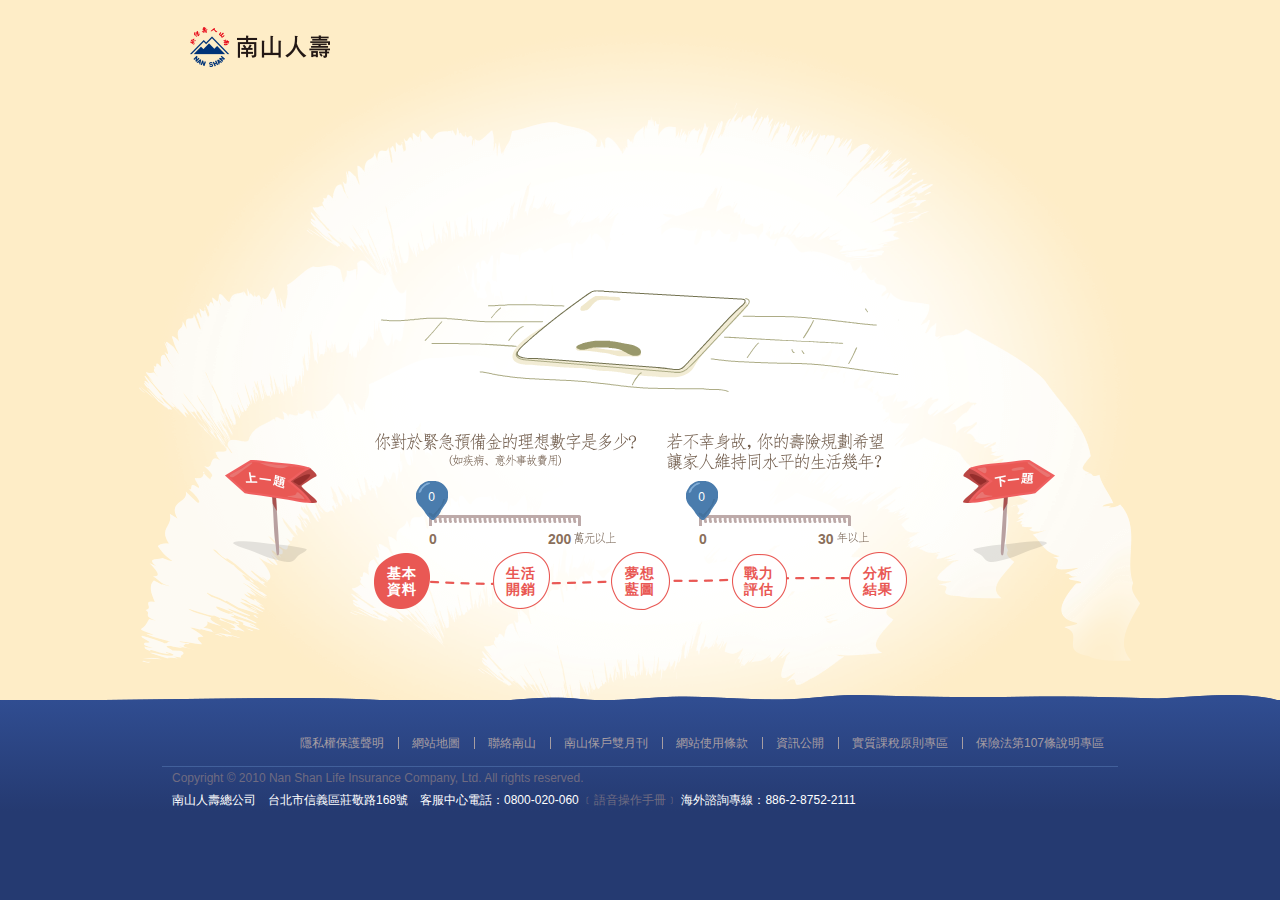
==== commit ea6167a1: "go to Q10." ====
--- a/Views/index.html
+++ b/Views/index.html
@@ -40,7 +40,7 @@
 				<i class="icon-flying-bird"></i>
 				<i class="icon-flying-bird reverse"></i>
 			</div>
-			<div class="l-content quest quest-10" data-quest="10">
+			<div class="l-content quest quest-9" data-quest="9">
 				<div class="stage cut-1">
 					<ul class="choice-list jq-transition" data-first="true" data-select="">
 						<li class="list">
@@ -199,7 +199,7 @@
 					</div>
 				</div>
 				<div class="stage cut-5">
-					<ul class="choice-list jq-transition chosen-boy">
+					<ul class="choice-list jq-transition">
 						<li class="list">
 							<button class="btn-check jq-checkbox" data-meta="young">
 								<em class="hide-text">社會新鮮人</em>
@@ -268,19 +268,39 @@
 						<li class="list">
 							<em class="desc">每月必要支出?(食、衣、住、行、育、樂、孝親)</em>
 							<div class="range-slider">
-								<input class="slider-picker expend-slider" data-values="0,0.5,0.8,1,1.3,1.5,1.8,2,2.5,3,3.5,4,4.5,5,5.5,6,6.5,7,7.5,8,8.5,9,9.5,10,15,20,25,30" data-max="30">
+								<input class="slider-picker expend-slider" data-values="0,0.5,0.8,1,1.3,1.5,1.8,2,2.5,3,3.5,4,4.5,5,5.5,6,6.5,7,7.5,8,8.5,9,9.5,10,15,20,25,30" data-max="30" data-range="0,1.3,3.5,7.5,30" data-liability="0,0">
 							</div>
 						</li>
 						<li class="list">
 							<em class="desc">所有子女到大學畢業需要多少教育費用？</em>
 							<div class="range-slider">
-								<input class="slider-picker expend-slider" data-values="0,50,100,150,200,250,300,350,400,450,500,550,600,650,700,750,800,850,900,950,1000,1100,1200,1300,1400,1500,1600,1700,1800,1900,2000" data-max="2000">
+								<input class="slider-picker expend-slider" data-values="0,50,100,150,200,250,300,350,400,450,500,550,600,650,700,750,800,850,900,950,1000,1100,1200,1300,1400,1500,1600,1700,1800,1900,2000" data-max="2000" data-range="0,450,950,2000" data-liability="0,0">
 							</div>
 						</li>
 						<li class="list">
 							<em class="desc">還背著多少貸款金額 ?(房貸+車貸+學貸+其他借款)</em>
 							<div class="range-slider">
-								<input class="slider-picker expend-slider" data-values="0,10,20,30,40,50,75,100,150,200,250,300,400,500,600,700,800,900,1000,1100,1200,1300,1400,1500,1600,1700,1800,1900,2000" data-max="2000">
+								<input class="slider-picker expend-slider" data-values="0,10,20,30,40,50,75,100,150,200,250,300,400,500,600,700,800,900,1000,1100,1200,1300,1400,1500,1600,1700,1800,1900,2000" data-max="2000" data-range="0,100,900,2000" data-liability="0,0">
+							</div>
+						</li>
+					</ul>
+					<h2 class="quest-title hide-text">
+						<em>日常支出支多少</em>
+					</h2>
+				</div>
+				<div class="stage cut-9">
+					<div class="image-wrap" data-level=""></div>
+					<ul class="expenditure-selector">
+						<li class="list">
+							<em class="desc">你對於緊急預備金的理想數字是多少？(如疾病、意外事故費用)</em>
+							<div class="range-slider">
+								<input class="slider-picker expend-slider" data-values="0,10,20,30,40,50,60,70,80,90,100,110,120,130,140,150,160,170,180,190,200" data-max="200" data-range="0,90,200" data-liability="0,0">
+							</div>
+						</li>
+						<li class="list">
+							<em class="desc">若不幸身故，你的壽險規劃希望讓家人維持同水平的生活幾年？</em>
+							<div class="range-slider">
+								<input class="slider-picker expend-slider" data-values="0,1,2,3,4,5,6,7,8,9,10,11,12,13,14,15,16,17,18,19,20,21,22,23,24,25,26,27,28,29,30" data-max="30" data-range="0,9,19,30" data-liability="0,0">
 							</div>
 						</li>
 					</ul>
@@ -321,8 +341,7 @@
 							</button>
 						</li>
 					</ul>
-					<div class="image-wrap" data-meta="best"></div>
-					<div class="image-wrap" data-meta=""></div>
+					<div class="image-wrap" data-meta="" data-reverse=""></div>
 					<h2 class="quest-title hide-text">
 						<em>誰都不想破病，但誰能不破病？</em>
 					</h2>
--- a/Content/css/style.css
+++ b/Content/css/style.css
@@ -1 +1 @@
-﻿html,body,div,span,applet,object,iframe,h1,h2,h3,h4,h5,h6,p,blockquote,pre,a,abbr,acronym,address,big,cite,code,del,dfn,em,img,ins,kbd,q,s,samp,small,strike,strong,sub,sup,tt,var,b,u,i,center,dl,dt,dd,ol,ul,li,fieldset,form,label,legend,table,caption,tbody,tfoot,thead,tr,th,td,article,aside,canvas,details,embed,figure,figcaption,footer,header,hgroup,menu,nav,output,ruby,section,summary,time,mark,audio,video{margin:0;padding:0;border:0;font:inherit;font-size:100%;vertical-align:baseline}html{line-height:1}ol,ul{list-style:none}table{border-collapse:collapse;border-spacing:0}caption,th,td{text-align:left;font-weight:normal;vertical-align:middle}q,blockquote{quotes:none}q:before,q:after,blockquote:before,blockquote:after{content:"";content:none}a img{border:none}article,aside,details,figcaption,figure,footer,header,hgroup,main,menu,nav,section,summary{display:block}.b-cloak{display:none !important}.b-middle{font-size:0;max-height:100%}.b-middle:before{content:'';height:100%;display:inline-block;vertical-align:middle;*vertical-align:auto;*zoom:1;*display:inline}.b-middle>*{font-size:initial;zoom:1;display:inline-block;vertical-align:middle;*vertical-align:auto;*zoom:1;*display:inline}.b-clearfix:after{content:'';width:100%;height:0;clear:both;overflow:hidden;*zoom:1;display:block;vertical-align:middle}.b-lazy{display:none}.hide-text{position:relative;overflow:hidden;font-size:0;line-height:0;text-indent:200%;white-space:nowrap}.hide-text em{position:absolute;top:100%;left:100%}html,body{font:12px/1.6 Arial,"黑體","Heiti TC","微軟正黑體","Microsoft JhengHei";width:100%;min-height:100%;-webkit-text-size-adjust:none;-moz-text-size-adjust:none;-o-text-size-adjust:none;-ms-text-size-adjust:none;text-size-adjust:none}body{background:#253a71;overflow-x:hidden}button{margin:0;padding:0;font-family:Arial,"黑體","Heiti TC","微軟正黑體","Microsoft JhengHei";border:0;border-spacing:0;position:relative;background:none;outline:0;cursor:pointer;text-indent:0;z-index:1;text-rendering:auto;text-transform:none;speak:none;display:inline-block;-ms-touch-action:manipulation;touch-action:manipulation;-webkit-user-select:none;-moz-user-select:none;-ms-user-select:none;user-select:none}input{font-family:Arial,"黑體","Heiti TC","微軟正黑體","Microsoft JhengHei";-webkit-appearance:none;-moz-appearance:none;-ms-appearance:none;-o-appearance:none;appearance:none}a{margin:0;padding:0;font-family:Arial,"黑體","Heiti TC","微軟正黑體","Microsoft JhengHei";border:0;border-spacing:0;position:relative;background:none;outline:0;cursor:pointer;text-indent:0;z-index:1;text-rendering:auto;text-transform:none;speak:none;display:inline-block;-ms-touch-action:manipulation;touch-action:manipulation;-webkit-user-select:none;-moz-user-select:none;-ms-user-select:none;user-select:none;text-decoration:none;outline:0}a[href^="tel"],a[href^="TEL"]{cursor:text}a:hoevr{text-decoration:none}@media screen and (max-width: 998px){html,body{min-height:100%}html{overflow-x:hidden}}@media screen and (max-width: 739px){body{min-height:100vh;position:relative}html{overflow-x:hidden}}.l-body{position:relative;background:#feedc7 url('../img/bg-main.png?1464173817') center 30px no-repeat}.l-header{margin-left:-450px;width:900px;position:absolute;top:0;left:50%;z-index:1}.l-main{margin:0 auto;width:1000px;height:700px;position:relative}.l-main.is-index:before,.l-main.is-index:after{content:'';background:url('../img/bg-index.png?1467014384') 0 0 no-repeat;display:block;position:absolute;-moz-animation:wave-cloud 4s ease-in infinite;-webkit-animation:wave-cloud 4s ease-in infinite;animation:wave-cloud 4s ease-in infinite}.l-main.is-index:before{width:112px;height:420px;top:-210px;left:275px;-moz-animation-delay:-2s;-webkit-animation-delay:-2s;animation-delay:-2s}.l-main.is-index:after{background-position:-112px 0;width:126px;height:312px;top:-4px;left:165px;-moz-transform:rotate(5deg);-ms-transform:rotate(5deg);-webkit-transform:rotate(5deg);transform:rotate(5deg);-moz-transform-origin:top center;-ms-transform-origin:top center;-webkit-transform-origin:top center;transform-origin:top center}.l-main.is-index .index{opacity:1}.l-main.is-index .quest>*{display:none}.l-main.is-quest .quest{width:100%;height:100%;position:absolute;top:0;opacity:1}.l-main .l-content{opacity:0;-moz-transition:ease-in .5s all;-o-transition:ease-in .5s all;-webkit-transition:ease-in .5s all;transition:ease-in .5s all}.l-footer{background-image:url('[data-uri]');background-size:100%;background-image:-webkit-gradient(linear, 50% 0%, 50% 100%, color-stop(0%, #304d91),color-stop(100%, #253a71));background-image:-moz-linear-gradient(top, #304d91 0%,#253a71 100%);background-image:-webkit-linear-gradient(top, #304d91 0%,#253a71 100%);background-image:linear-gradient(to bottom, #304d91 0%,#253a71 100%)}.l-lightbox{background:rgba(0,0,0,0.55);position:fixed;top:0;bottom:0;left:0;right:0;opacity:0;z-index:-1;-moz-transition:ease-in .3s opacity;-o-transition:ease-in .3s opacity;-webkit-transition:ease-in .3s opacity;transition:ease-in .3s opacity}.l-lightbox.animation-op{opacity:1}.l-lightbox.is-show{z-index:10}.m-footer{margin:0 auto;padding:0 22px;width:1000px;position:relative;-moz-box-sizing:border-box;-webkit-box-sizing:border-box;box-sizing:border-box}.m-footer:before{content:'';margin-left:-533px;background:url('../img/footer-top.png?1464173820') 0 0 no-repeat;display:block;width:1170px;height:5px;position:absolute;top:-5px;left:50%}.m-footer .info-list{padding:34px 0 14px 0;border-bottom:1px solid #42609b;font-size:0;text-align:right}.m-footer .info-list .list{padding:0 14px;display:inline-block;position:relative;font-size:12px;line-height:1.5em}.m-footer .info-list .list:first-child:before{display:none}.m-footer .info-list .list:before{content:'';margin-top:-6px;background:#a69da2;display:block;width:1px;height:12px;position:absolute;top:50%;left:0}.m-footer .info-list .link{color:#a69da2}.m-footer .info-list .link:hover{text-decoration:underline}.m-footer .m-footer-bd{padding-left:10px;line-height:22px}.m-footer .copyright{color:#6f6b81}.m-footer .address{color:#fff}.m-footer .address .link{color:#6f6b81}.m-footer .address .link:hover{text-decoration:underline}.m-box{margin:-173px 0 0 -351px;background:#fff;width:702px;height:314px;position:absolute;top:50%;left:50%;border-right:1px solid #d9b8b8;border-left:1px solid #d9b8b8;-moz-box-sizing:border-box;-webkit-box-sizing:border-box;box-sizing:border-box}.m-box:before,.m-box:after{content:'';background:url('../img/bg-box.png?1467014387') 0 0 no-repeat;display:block;height:16px;position:absolute;top:-16px;left:-1px;right:-1px}.m-box:after{background-position:0 -16px;top:auto;bottom:-16px}.m-box-header .btn-close{background-position:-376px -32px;width:33px;top:-25px;right:-7px}.m-box-body{padding:0 50px;border-right:1px solid #f6eded;border-left:1px solid #f6eded;color:#4a7cad;font-size:14px;line-height:20px}.m-box-body .box-title{margin:12px auto 5px auto;background:url('../img/bg-box.png?1467014387') 0 -32px no-repeat;width:237px;height:34px;color:#fff;font-size:14px;letter-spacing:1px;line-height:33px;text-align:center}.m-box-body p{margin-top:20px}.m-box-footer .btn-close{background-position:-237px -32px;width:139px;bottom:-28px;right:66px;color:#e95854;font-size:14px;font-weight:bold;letter-spacing:1px}.btn-close{background:url('../img/bg-box.png?1467014387') no-repeat;height:33px;position:absolute}.logo{width:140px;height:40px;position:absolute;top:27px;left:0}.logo .link{background:url('../img/shared.png?1465269583') 0 0 no-repeat;display:block;width:100%;height:100%}.insurance-wrap{display:none;position:absolute;top:20px;right:0;font-size:14px;text-indent:18px}.insurance-wrap .wording{color:#e95854;font-weight:bold;line-height:27px}.insurance-wrap .cost{background:url('../img/shared.png?1465269583') -140px 0 no-repeat;display:block;width:166px;height:32px;position:relative;color:#fff;line-height:32px}.insurance-wrap .cost .dollar{position:relative;z-index:1;font-size:16px;letter-spacing:1px}.insurance-wrap .svg-icon{width:100%;height:100%;position:absolute;top:0;left:0}.index{height:100%;position:relative}.index:before{content:'';background:url('../img/bg-index.png?1467014384') -238px 0 no-repeat;display:block;width:372px;height:222px;position:absolute;top:345px;left:108px}.index:after{content:'';background:url('../img/index-ani.png?1464250623') -238px 0 no-repeat;display:block;width:200px;height:167px;position:absolute;top:300px;left:281px;-moz-animation:family-ani 7s steps(118, end) infinite;-webkit-animation:family-ani 7s steps(118, end) infinite;animation:family-ani 7s steps(118, end) infinite}.index .page-title{background:url('../img/bg-index.png?1467014384') -238px -222px no-repeat;display:block;width:454px;height:108px;position:absolute;top:200px;left:427px}.index .slogan{background:url('../img/bg-index.png?1467014384') -112px -330px no-repeat;display:block;width:224px;height:28px;position:absolute;top:380px;left:520px}.index .btn-area{margin-left:8px;position:absolute;top:498px;left:50%}.index .btn-area .btn-notify{margin-bottom:10px;background:url('../img/bg-index.png?1467014384') -112px -390px no-repeat;display:block;width:130px;height:17px}.index .btn-area .btn-check em{background:url('../img/bg-index.png?1467014384') -242px -390px no-repeat;display:inline-block;width:25px;height:15px}.index .btn-area .btn-check.disagree{margin-left:20px}.index .btn-area .btn-check.disagree em{background-position:-267px -390px;width:40px}.index .btn-start{display:block;width:124px;height:114px;position:absolute;top:428px;right:144px}.index .btn-start:before,.index .btn-start:after{content:'';background:url('../img/bg-index.png?1467014384') 0 0 no-repeat;display:block;position:absolute}.index .btn-start:before{background-position:-336px -330px;width:100%;height:86px;bottom:0;right:0}.index .btn-start:after{background-position:-610px 0;width:37px;height:37px;top:0;right:48px;-moz-animation:nod-head 8s steps(1, end) infinite;-webkit-animation:nod-head 8s steps(1, end) infinite;animation:nod-head 8s steps(1, end) infinite}.index .btn-start:hover{width:126px}.index .btn-start:hover:before{background-position:-460px -330px}.index .btn-start:hover:after{-moz-animation-play-state:paused;-webkit-animation-play-state:paused;animation-play-state:paused;-moz-transform:scale(-1, 1);-ms-transform:scale(-1, 1);-webkit-transform:scale(-1, 1);transform:scale(-1, 1)}.index .btn-start:hover ~ .icon-flying-bird{-moz-animation-play-state:paused;-webkit-animation-play-state:paused;animation-play-state:paused}.index .icon-flying-bird{display:block;width:45px;height:32px;position:absolute;top:335px;left:409px;-moz-animation:flying-move 8s linear infinite;-webkit-animation:flying-move 8s linear infinite;animation:flying-move 8s linear infinite}.index .icon-flying-bird.reverse{-moz-animation:flying-move-reverse 8s linear infinite;-webkit-animation:flying-move-reverse 8s linear infinite;animation:flying-move-reverse 8s linear infinite}.index .icon-flying-bird.reverse:before{background:url('../img/bg-index.png?1467014384') -202px -358px no-repeat;-moz-animation:wing-ani-reverse 0.4s steps(1, end) infinite;-webkit-animation:wing-ani-reverse 0.4s steps(1, end) infinite;animation:wing-ani-reverse 0.4s steps(1, end) infinite}.index .icon-flying-bird:before{content:'';background:url('../img/bg-index.png?1467014384') -112px -358px no-repeat;display:block;width:100%;height:100%;-moz-animation:wing-ani 0.4s steps(1, end) infinite;-webkit-animation:wing-ani 0.4s steps(1, end) infinite;animation:wing-ani 0.4s steps(1, end) infinite}.stage{display:none}.quest-title{margin-left:-17px;background:url(../img/bg-exams.png) 0 0 no-repeat;display:block;width:0;position:absolute;top:78px;left:50%}.btn-check:before{content:'';margin-right:7px;background:url('../img/shared.png?1465269583') -306px 0 no-repeat;display:inline-block;width:21px;height:21px}.btn-check.is-checked:after{content:'';background:url('../img/checked.png?1464173819') 0 0 no-repeat;display:block;width:34px;height:20px;position:absolute;bottom:7px;left:-5px;z-index:1;-moz-animation:btn-checked 0.2s steps(3, end) forwards;-webkit-animation:btn-checked 0.2s steps(3, end) forwards;animation:btn-checked 0.2s steps(3, end) forwards}.choice-list{height:100%;font-size:0}.choice-list .list{display:inline-block;width:50%;height:100%;text-align:center;-moz-box-sizing:border-box;-webkit-box-sizing:border-box;box-sizing:border-box}.choice-list .list:first-child .btn-check{margin-right:142px;right:50%}.choice-list .list:last-child .btn-check{margin-left:142px;left:50%}.choice-list .list .btn-check{position:absolute;bottom:190px;overflow:visible;-moz-transition:ease-in .3s all;-o-transition:ease-in .3s all;-webkit-transition:ease-in .3s all;transition:ease-in .3s all}.choice-list .list .btn-check em{background:url(../img/bg-exams.png) 0 0 no-repeat;display:inline-block;height:21px}.choice-list .list .btn-check .svg-icon{display:inline-block;width:21px;height:21px}.girl,.boy{display:block;position:absolute}.girl{background:url('../img/girl.png?1464596218') -151px 0 no-repeat}.boy{background:url('../img/boy.png?1463568812') -148px 0 no-repeat}.quest-1 .cut-1{display:block;height:100%}.quest-2 .cut-2{display:block;height:100%}.quest-3 .cut-3{display:block;height:100%}.quest-4 .cut-4{display:block;height:100%}.quest-5 .cut-5{display:block;height:100%}.quest-6 .cut-6{display:block;height:100%}.quest-7 .cut-7{display:block;height:100%}.quest-8 .cut-8{display:block;height:100%}.quest-9 .cut-9{display:block;height:100%}.quest-10 .cut-10{display:block;height:100%}.quest-11 .cut-11{display:block;height:100%}.quest-12 .cut-12{display:block;height:100%}.quest-13 .cut-13{display:block;height:100%}.quest-14 .cut-14{display:block;height:100%}.quest-15 .cut-15{display:block;height:100%}.quest-16 .cut-16{display:block;height:100%}.quest-17 .cut-17{display:block;height:100%}.quest-18 .cut-18{display:block;height:100%}.quest-19 .cut-19{display:block;height:100%}.quest-20 .cut-20{display:block;height:100%}.quest-1 .quest-title{margin-left:-83px;height:38px;-moz-animation:q1-title 0.7s linear forwards;-webkit-animation:q1-title 0.7s linear forwards;animation:q1-title 0.7s linear forwards}.quest-1 .choice-list .list em{width:20px}.quest-1 .choice-list .list:first-child .btn-check em{background-position:-166px 0}.quest-1 .choice-list .list:first-child .btn-check.is-checked ~ .image-wrap{-moz-animation:bow-girl 0.3s steps(11, start) forwards;-webkit-animation:bow-girl 0.3s steps(11, start) forwards;animation:bow-girl 0.3s steps(11, start) forwards}.quest-1 .choice-list .list:first-child .btn-check.ani-reverse ~ .image-wrap{-moz-animation:reverse-girl 0.3s steps(11, start) forwards;-webkit-animation:reverse-girl 0.3s steps(11, start) forwards;animation:reverse-girl 0.3s steps(11, start) forwards}.quest-1 .choice-list .list:last-child .btn-check:before{background-position:-327px 0}.quest-1 .choice-list .list:last-child .btn-check em{background-position:-185px 0}.quest-1 .choice-list .list:last-child .btn-check.is-checked ~ .image-wrap{-moz-animation:bow-boy 0.3s steps(6, start) forwards;-webkit-animation:bow-boy 0.3s steps(6, start) forwards;animation:bow-boy 0.3s steps(6, start) forwards}.quest-1 .choice-list .list:last-child .btn-check.ani-reverse ~ .image-wrap{-moz-animation:reverse-boy 0.3s steps(6, start) forwards;-webkit-animation:reverse-boy 0.3s steps(6, start) forwards;animation:reverse-boy 0.3s steps(6, start) forwards}.quest-1 .choice-list[class^="chosen-"] ~ .quest-title,.quest-1 .choice-list[class^="chosen-"] .btn-check,.quest-1 .choice-list[class*=" chosen-"] ~ .quest-title,.quest-1 .choice-list[class*=" chosen-"] .btn-check{opacity:0}.quest-1 .choice-list.chosen-girl .girl{-moz-animation:transition-girl 0.3s steps(11, start) forwards !important;-webkit-animation:transition-girl 0.3s steps(11, start) forwards !important;animation:transition-girl 0.3s steps(11, start) forwards !important}.quest-1 .choice-list.chosen-girl .boy{background:url(../img/boy-door.png) 0 0 no-repeat;width:335px;height:309px;top:179px;right:143px;-moz-animation:flipout-door 1.5s steps(29, start) forwards;-webkit-animation:flipout-door 1.5s steps(29, start) forwards;animation:flipout-door 1.5s steps(29, start) forwards}.quest-1 .choice-list.chosen-boy .girl{background:url(../img/girl-door.png) 0 0 no-repeat;width:335px;height:309px;top:179px;left:184px;-moz-animation:flipout-door 1.5s steps(29, start) forwards;-webkit-animation:flipout-door 1.5s steps(29, start) forwards;animation:flipout-door 1.5s steps(29, start) forwards}.quest-1 .girl{width:151px;height:242px;top:230px;left:250px;-moz-animation:wink-girl 5s steps(1, start) infinite;-webkit-animation:wink-girl 5s steps(1, start) infinite;animation:wink-girl 5s steps(1, start) infinite}.quest-1 .boy{width:148px;height:242px;top:226px;right:260px;-moz-animation:wink-boy 5s 0.5s steps(1, start) infinite;-webkit-animation:wink-boy 5s 0.5s steps(1, start) infinite;animation:wink-boy 5s 0.5s steps(1, start) infinite}.quest-1 .btn-prev{top:-120px}.quest-2 .quest-title{margin-left:-83px;background-position:0 -38px;height:38px;-moz-animation:q2-title 1.5s linear forwards;-webkit-animation:q2-title 1.5s linear forwards;animation:q2-title 1.5s linear forwards}.quest-2 .choice-list{width:100%;position:absolute}.quest-2 .choice-list:before{content:'';display:block;position:absolute;top:50%;left:50%}.quest-2 .choice-list .list em{width:39px;height:21px}.quest-2 .choice-list .list:first-child .btn-check em{background-position:-166px -21px}.quest-2 .choice-list .list:last-child .btn-check:before{background-position:-327px 0}.quest-2 .choice-list .list:last-child .btn-check em{background-position:-166px -42px}.quest-2 .choice-list.chosen-girl:before{margin:-171px 0 0 -237px;background:url(../img/q2/ani-q2-girl.png) 0 -7272px no-repeat;width:595px;height:303px}.quest-2 .choice-list.chosen-girl[data-first="true"]:before{background-position:0 0;-moz-animation:q2-girl 1.4s steps(24, end) forwards;-webkit-animation:q2-girl 1.4s steps(24, end) forwards;animation:q2-girl 1.4s steps(24, end) forwards}.quest-2 .choice-list.chosen-girl[data-select="single"]{-moz-animation-duration:1.4s;-webkit-animation-duration:1.4s;animation-duration:1.4s;-moz-animation-delay:0.5s;-webkit-animation-delay:0.5s;animation-delay:0.5s}.quest-2 .choice-list.chosen-girl[data-select="single"]:before{margin:-242px 0 0 -247px;background-position:-595px 0;width:566px;height:374px;-moz-animation:q2-girl-single 1.4s 0.5s steps(17, end) forwards;-webkit-animation:q2-girl-single 1.4s 0.5s steps(17, end) forwards;animation:q2-girl-single 1.4s 0.5s steps(17, end) forwards}.quest-2 .choice-list.chosen-girl[data-reverse="single"]{-moz-animation-duration:1.4s;-webkit-animation-duration:1.4s;animation-duration:1.4s;-moz-animation-delay:0.5s;-webkit-animation-delay:0.5s;animation-delay:0.5s}.quest-2 .choice-list.chosen-girl[data-reverse="single"]:before{margin:-242px 0 0 -247px;background-position:-595px -6358px;width:566px;height:374px;-moz-animation:q2-girl-single-reverse 1.4s 0.5s steps(17, end) forwards;-webkit-animation:q2-girl-single-reverse 1.4s 0.5s steps(17, end) forwards;animation:q2-girl-single-reverse 1.4s 0.5s steps(17, end) forwards}.quest-2 .choice-list.chosen-girl[data-select="merried"]{-moz-animation-duration:3.5s;-webkit-animation-duration:3.5s;animation-duration:3.5s;-moz-animation-delay:0;-webkit-animation-delay:0;animation-delay:0}.quest-2 .choice-list.chosen-girl[data-select="merried"]:before{margin:-168px 0 0 -255px;background-position:-1161px 0;width:508px;height:298px;-moz-animation:q2-girl-merried 3.5s steps(61, end) forwards;-webkit-animation:q2-girl-merried 3.5s steps(61, end) forwards;animation:q2-girl-merried 3.5s steps(61, end) forwards}.quest-2 .choice-list.chosen-girl[data-reverse="merried"]{-moz-animation-duration:3.5s;-webkit-animation-duration:3.5s;animation-duration:3.5s;-moz-animation-delay:0;-webkit-animation-delay:0;animation-delay:0}.quest-2 .choice-list.chosen-girl[data-reverse="merried"]:before{margin:-168px 0 0 -255px;background-position:-1161px -18178px;width:508px;height:298px;-moz-animation:q2-girl-merried-reverse 3.5s steps(61, end) forwards;-webkit-animation:q2-girl-merried-reverse 3.5s steps(61, end) forwards;animation:q2-girl-merried-reverse 3.5s steps(61, end) forwards}.quest-2 .choice-list.chosen-boy:before{margin:-171px 0 0 -316px;background:url(../img/q2/ani-q2-boy.png) 0 -6363px no-repeat;width:512px;height:303px}.quest-2 .choice-list.chosen-boy[data-first="true"]:before{background-position:0 0;-moz-animation:q2-boy 1.4s 0.5s steps(21, end) forwards;-webkit-animation:q2-boy 1.4s 0.5s steps(21, end) forwards;animation:q2-boy 1.4s 0.5s steps(21, end) forwards}.quest-2 .choice-list.chosen-boy[data-select="single"]{-moz-animation-duration:1.7s;-webkit-animation-duration:1.7s;animation-duration:1.7s;-moz-animation-delay:0.5s;-webkit-animation-delay:0.5s;animation-delay:0.5s}.quest-2 .choice-list.chosen-boy[data-select="single"]:before{margin:-171px 0 0 -317px;background-position:-512px 0;width:614px;height:303px;-moz-animation:q2-boy-single 1.7s 0.5s steps(29, end) forwards;-webkit-animation:q2-boy-single 1.7s 0.5s steps(29, end) forwards;animation:q2-boy-single 1.7s 0.5s steps(29, end) forwards}.quest-2 .choice-list.chosen-boy[data-reverse="single"]{-moz-animation-duration:1.7s;-webkit-animation-duration:1.7s;animation-duration:1.7s;-moz-animation-delay:0.5s;-webkit-animation-delay:0.5s;animation-delay:0.5s}.quest-2 .choice-list.chosen-boy[data-reverse="single"]:before{margin:-171px 0 0 -317px;background-position:-512px -8787px;width:614px;height:303px;-moz-animation:q2-boy-single-reverse 1.7s 0.5s steps(29, end) forwards;-webkit-animation:q2-boy-single-reverse 1.7s 0.5s steps(29, end) forwards;animation:q2-boy-single-reverse 1.7s 0.5s steps(29, end) forwards}.quest-2 .choice-list.chosen-boy[data-select="merried"]{-moz-animation-duration:2.7s;-webkit-animation-duration:2.7s;animation-duration:2.7s;-moz-animation-delay:0;-webkit-animation-delay:0;animation-delay:0}.quest-2 .choice-list.chosen-boy[data-select="merried"]:before{margin:-170px 0 0 -271px;background-position:-1126px 0;width:509px;height:298px;-moz-animation:q2-boy-merried 2.7s steps(49, end) forwards;-webkit-animation:q2-boy-merried 2.7s steps(49, end) forwards;animation:q2-boy-merried 2.7s steps(49, end) forwards}.quest-2 .choice-list.chosen-boy[data-reverse="merried"]{-moz-animation-duration:2.7s;-webkit-animation-duration:2.7s;animation-duration:2.7s;-moz-animation-delay:0;-webkit-animation-delay:0;animation-delay:0}.quest-2 .choice-list.chosen-boy[data-reverse="merried"]:before{margin:-170px 0 0 -271px;background-position:-1126px -14602px;width:509px;height:298px;-moz-animation:q2-boy-merried-reverse 2.7s steps(49, end) forwards;-webkit-animation:q2-boy-merried-reverse 2.7s steps(49, end) forwards;animation:q2-boy-merried-reverse 2.7s steps(49, end) forwards}.quest-2 .choice-list[class^="chosen-"] .btn-check>*,.quest-2 .choice-list[class*=" chosen-"] .btn-check>*{-moz-animation:q2-btn-check 0.3s linear forwards;-webkit-animation:q2-btn-check 0.3s linear forwards;animation:q2-btn-check 0.3s linear forwards}.quest-3 .quest-title{margin-left:-80px;background-position:0 -76px;width:0;height:37px;top:78px;-moz-animation:q3-title 1.2s 0.1s linear forwards;-webkit-animation:q3-title 1.2s 0.1s linear forwards;animation:q3-title 1.2s 0.1s linear forwards}.quest-3 .image-wrap{position:absolute;left:50%}.quest-3 .chosen-girl .image-wrap{margin-left:-75px;background:url(../img/q3/ani-q3-girl.png) 0 0 no-repeat;width:151px;height:524px;bottom:230px}.quest-3 .chosen-girl .image-wrap[data-age="y-t-o"]{-moz-animation:q3-girl-y-t-o 2.6s steps(49, end) forwards;-webkit-animation:q3-girl-y-t-o 2.6s steps(49, end) forwards;animation:q3-girl-y-t-o 2.6s steps(49, end) forwards}.quest-3 .chosen-girl .image-wrap[data-age="m-t-o"]{-moz-animation:q3-girl-m-t-o 1.3s steps(25, end) forwards;-webkit-animation:q3-girl-m-t-o 1.3s steps(25, end) forwards;animation:q3-girl-m-t-o 1.3s steps(25, end) forwards}.quest-3 .chosen-girl .image-wrap[data-age="c-t-o"]{-moz-animation:q3-girl-c-t-o 1.3s steps(25, end) forwards;-webkit-animation:q3-girl-c-t-o 1.3s steps(25, end) forwards;animation:q3-girl-c-t-o 1.3s steps(25, end) forwards}.quest-3 .chosen-girl .image-wrap[data-age="y-t-m"]{-moz-animation:q3-girl-y-t-m 1.3s steps(24, end) forwards;-webkit-animation:q3-girl-y-t-m 1.3s steps(24, end) forwards;animation:q3-girl-y-t-m 1.3s steps(24, end) forwards}.quest-3 .chosen-girl .image-wrap[data-age="o-t-m"]{-moz-animation:q3-girl-o-t-m 1.3s steps(25, end) forwards;-webkit-animation:q3-girl-o-t-m 1.3s steps(25, end) forwards;animation:q3-girl-o-t-m 1.3s steps(25, end) forwards}.quest-3 .chosen-girl .image-wrap[data-age="c-t-m"]{-moz-animation:q3-girl-c-t-m 2.6s steps(50, end) forwards;-webkit-animation:q3-girl-c-t-m 2.6s steps(50, end) forwards;animation:q3-girl-c-t-m 2.6s steps(50, end) forwards}.quest-3 .chosen-girl .image-wrap[data-age="o-t-y"]{-moz-animation:q3-girl-o-t-y 2.6s steps(49, end) forwards;-webkit-animation:q3-girl-o-t-y 2.6s steps(49, end) forwards;animation:q3-girl-o-t-y 2.6s steps(49, end) forwards}.quest-3 .chosen-girl .image-wrap[data-age="m-t-y"]{-moz-animation:q3-girl-m-t-y 1.3s steps(24, end) forwards;-webkit-animation:q3-girl-m-t-y 1.3s steps(24, end) forwards;animation:q3-girl-m-t-y 1.3s steps(24, end) forwards}.quest-3 .chosen-girl .image-wrap[data-age="c-t-y"]{-moz-animation:q3-girl-c-t-y 3.9s steps(74, end) forwards;-webkit-animation:q3-girl-c-t-y 3.9s steps(74, end) forwards;animation:q3-girl-c-t-y 3.9s steps(74, end) forwards}.quest-3 .chosen-girl .image-wrap[data-age="y-t-c"]{-moz-animation:q3-girl-y-t-c 3.9s steps(74, end) forwards;-webkit-animation:q3-girl-y-t-c 3.9s steps(74, end) forwards;animation:q3-girl-y-t-c 3.9s steps(74, end) forwards}.quest-3 .chosen-girl .image-wrap[data-age="m-t-c"]{-moz-animation:q3-girl-m-t-c 2.6s steps(50, end) forwards;-webkit-animation:q3-girl-m-t-c 2.6s steps(50, end) forwards;animation:q3-girl-m-t-c 2.6s steps(50, end) forwards}.quest-3 .chosen-girl .image-wrap[data-age="o-t-c"]{-moz-animation:q3-girl-o-t-c 1.3s steps(25, end) forwards;-webkit-animation:q3-girl-o-t-c 1.3s steps(25, end) forwards;animation:q3-girl-o-t-c 1.3s steps(25, end) forwards}.quest-3 .chosen-boy .image-wrap{margin-left:-76px;background:url(../img/q3/ani-q3-boy.png) 0 0 no-repeat;width:153px;height:537px;bottom:215px}.quest-3 .chosen-boy .image-wrap[data-age="y-t-o"]{-moz-animation:q3-boy-y-t-o 2.8s steps(50, end) forwards;-webkit-animation:q3-boy-y-t-o 2.8s steps(50, end) forwards;animation:q3-boy-y-t-o 2.8s steps(50, end) forwards}.quest-3 .chosen-boy .image-wrap[data-age="m-t-o"]{-moz-animation:q3-boy-m-t-o 1.4s steps(25, end) forwards;-webkit-animation:q3-boy-m-t-o 1.4s steps(25, end) forwards;animation:q3-boy-m-t-o 1.4s steps(25, end) forwards}.quest-3 .chosen-boy .image-wrap[data-age="c-t-o"]{-moz-animation:q3-boy-c-t-o 1.4s steps(25, end) forwards;-webkit-animation:q3-boy-c-t-o 1.4s steps(25, end) forwards;animation:q3-boy-c-t-o 1.4s steps(25, end) forwards}.quest-3 .chosen-boy .image-wrap[data-age="y-t-m"]{-moz-animation:q3-boy-y-t-m 1.4s steps(25, end) forwards;-webkit-animation:q3-boy-y-t-m 1.4s steps(25, end) forwards;animation:q3-boy-y-t-m 1.4s steps(25, end) forwards}.quest-3 .chosen-boy .image-wrap[data-age="o-t-m"]{-moz-animation:q3-boy-o-t-m 1.4s steps(25, end) forwards;-webkit-animation:q3-boy-o-t-m 1.4s steps(25, end) forwards;animation:q3-boy-o-t-m 1.4s steps(25, end) forwards}.quest-3 .chosen-boy .image-wrap[data-age="c-t-m"]{-moz-animation:q3-boy-c-t-m 2.8s steps(50, end) forwards;-webkit-animation:q3-boy-c-t-m 2.8s steps(50, end) forwards;animation:q3-boy-c-t-m 2.8s steps(50, end) forwards}.quest-3 .chosen-boy .image-wrap[data-age="o-t-y"]{-moz-animation:q3-boy-o-t-y 2.8s steps(50, end) forwards;-webkit-animation:q3-boy-o-t-y 2.8s steps(50, end) forwards;animation:q3-boy-o-t-y 2.8s steps(50, end) forwards}.quest-3 .chosen-boy .image-wrap[data-age="m-t-y"]{-moz-animation:q3-boy-m-t-y 1.4s steps(25, end) forwards;-webkit-animation:q3-boy-m-t-y 1.4s steps(25, end) forwards;animation:q3-boy-m-t-y 1.4s steps(25, end) forwards}.quest-3 .chosen-boy .image-wrap[data-age="c-t-y"]{-moz-animation:q3-boy-c-t-y 4.2s steps(75, end) forwards;-webkit-animation:q3-boy-c-t-y 4.2s steps(75, end) forwards;animation:q3-boy-c-t-y 4.2s steps(75, end) forwards}.quest-3 .chosen-boy .image-wrap[data-age="y-t-c"]{-moz-animation:q3-boy-y-t-c 4.2s steps(75, end) forwards;-webkit-animation:q3-boy-y-t-c 4.2s steps(75, end) forwards;animation:q3-boy-y-t-c 4.2s steps(75, end) forwards}.quest-3 .chosen-boy .image-wrap[data-age="m-t-c"]{-moz-animation:q3-boy-m-t-c 2.8s steps(50, end) forwards;-webkit-animation:q3-boy-m-t-c 2.8s steps(50, end) forwards;animation:q3-boy-m-t-c 2.8s steps(50, end) forwards}.quest-3 .chosen-boy .image-wrap[data-age="o-t-c"]{-moz-animation:q3-boy-o-t-c 1.4s steps(25, end) forwards;-webkit-animation:q3-boy-o-t-c 1.4s steps(25, end) forwards;animation:q3-boy-o-t-c 1.4s steps(25, end) forwards}.quest-3 .range-slider{margin-left:-227px;width:476px;height:56px;position:absolute;bottom:180px;left:50%}.quest-3 .range-slider .irs-max:after{content:'歲'}.quest-4 .quest-title{margin-left:-100px;background-position:0 -113px;height:37px;-moz-animation:q4-title 0.9s linear forwards;-webkit-animation:q4-title 0.9s linear forwards;animation:q4-title 0.9s linear forwards}.quest-4 .kids-selector{margin-left:-302px;width:620px;position:absolute;bottom:164px;left:50%;z-index:2;font-size:0;text-align:center}.quest-4 .kids-selector .list{padding:0 3px;display:inline-block;width:148px;height:35px;position:relative;vertical-align:bottom;z-index:1;line-height:35px;text-align:left}.quest-4 .kids-selector .list .tag{margin-left:-9px;background:url(../img/bg-slider.png) 0 -52px no-repeat;display:block;width:18px;height:22px;position:absolute;top:-22px;left:50%}.quest-4 .kids-selector .list .tag.tag-1{-moz-animation:q4-tag-1 1s steps(18, end) forwards;-webkit-animation:q4-tag-1 1s steps(18, end) forwards;animation:q4-tag-1 1s steps(18, end) forwards}.quest-4 .kids-selector .list .tag.tag-2{-moz-animation:q4-tag-2 1s steps(18, end) forwards;-webkit-animation:q4-tag-2 1s steps(18, end) forwards;animation:q4-tag-2 1s steps(18, end) forwards}.quest-4 .kids-selector .list .tag.tag-3{-moz-animation:q4-tag-3 1s steps(18, end) forwards;-webkit-animation:q4-tag-3 1s steps(18, end) forwards;animation:q4-tag-3 1s steps(18, end) forwards}.quest-4 .kids-selector .list .desc{background:url(../img/bg-exams.png) no-repeat;display:inline-block;width:85px;height:18px;vertical-align:bottom}.quest-4 .kids-selector .list .btn-check{vertical-align:bottom}.quest-4 .kids-selector .list .btn-check:before{margin:0 auto;vertical-align:bottom}.quest-4 .kids-selector .list:nth-child(1) .desc{background-position:-205px 0px}.quest-4 .kids-selector .list:nth-child(2) .desc{background-position:-205px -18px}.quest-4 .kids-selector .list:nth-child(3) .desc{background-position:-205px -36px}.quest-4 .kids-selector .list:nth-child(4) .desc{background-position:-205px -54px}.quest-4 .kids-selector .list:nth-child(5) .desc{background-position:-205px -72px}.quest-4 .kids-selector .list:nth-child(6) .desc{background-position:-205px -90px}.quest-4 .kids-selector .list:nth-child(7) .desc{background-position:-205px -108px}.quest-4 .kids-selector .list:nth-child(8) .desc{background-position:-205px -126px}.quest-4 .kids-pool{margin:0 auto;width:560px;height:464px;position:relative}.quest-4 .kids-pool ul{width:100%;height:100%;position:absolute;z-index:0}.quest-4 .kids-pool .doll{display:none;position:absolute;bottom:0;z-index:5}.quest-4 .kids-pool .doll:nth-child(2){z-index:4;-moz-animation-delay:.3s !important;-webkit-animation-delay:.3s !important;animation-delay:.3s !important}.quest-4 .kids-pool .doll:nth-child(3){z-index:3;-moz-animation-delay:.6s !important;-webkit-animation-delay:.6s !important;animation-delay:.6s !important}.quest-4 .kids-pool .doll:nth-child(4){z-index:2;-moz-animation-delay:.9s !important;-webkit-animation-delay:.9s !important;animation-delay:.9s !important}.quest-4 .kids-pool .doll:nth-child(5){z-index:1;-moz-animation-delay:1.2s !important;-webkit-animation-delay:1.2s !important;animation-delay:1.2s !important}.quest-4 .kids-pool .doll.is-show{display:block}.quest-4 .kids-pool .institute .doll{background:url(../img/q4/ani-q4-institute.png) 0 0 no-repeat;width:183px;height:743px;left:50%;-moz-animation:q4-institute 0.7s steps(14, end) forwards;-webkit-animation:q4-institute 0.7s steps(14, end) forwards;animation:q4-institute 0.7s steps(14, end) forwards}.quest-4 .kids-pool .institute .doll:first-child{margin-left:-73px}.quest-4 .kids-pool .institute .doll:nth-child(2){margin-left:-22px;z-index:5}.quest-4 .kids-pool .institute .doll:nth-child(3){margin-left:-124px}.quest-4 .kids-pool .institute .doll:nth-child(4){margin-left:29px;z-index:5}.quest-4 .kids-pool .institute .doll:nth-child(5){margin-left:-175px}.quest-4 .kids-pool .institute .doll.ani-reverse{background-position:-2745px 0;-moz-animation:q4-institute-reverse 0.7s steps(12, end) forwards;-webkit-animation:q4-institute-reverse 0.7s steps(12, end) forwards;animation:q4-institute-reverse 0.7s steps(12, end) forwards}.quest-4 .kids-pool .collage .doll{background:url(../img/q4/ani-q4-collage.png) 0 0 no-repeat;width:129px;height:711px;bottom:-9px;left:50%;-moz-animation:q4-collage 1.5s steps(27, end) forwards;-webkit-animation:q4-collage 1.5s steps(27, end) forwards;animation:q4-collage 1.5s steps(27, end) forwards}.quest-4 .kids-pool .collage .doll:first-child{margin-left:60px}.quest-4 .kids-pool .collage .doll:nth-child(2){margin-left:110px}.quest-4 .kids-pool .collage .doll:nth-child(3){margin-left:10px;z-index:5}.quest-4 .kids-pool .collage .doll:nth-child(4){margin-left:160px}.quest-4 .kids-pool .collage .doll:nth-child(5){margin-left:-40px;z-index:5}.quest-4 .kids-pool .collage .doll.ani-reverse{background-position:-3612px 0;-moz-animation:q4-collage-reverse 0.7s steps(12, end) forwards;-webkit-animation:q4-collage-reverse 0.7s steps(12, end) forwards;animation:q4-collage-reverse 0.7s steps(12, end) forwards}.quest-4 .kids-pool .seniorHigh .doll{background:url(../img/q4/ani-q4-seniorHigh.png) 0 0 no-repeat;width:202px;height:707px;left:50%;-moz-animation:q4-seniorHigh 1s steps(18, end) forwards;-webkit-animation:q4-seniorHigh 1s steps(18, end) forwards;animation:q4-seniorHigh 1s steps(18, end) forwards}.quest-4 .kids-pool .seniorHigh .doll:first-child{margin-left:-175px}.quest-4 .kids-pool .seniorHigh .doll:nth-child(2){margin-left:-115px;z-index:5}.quest-4 .kids-pool .seniorHigh .doll:nth-child(3){margin-left:-235px}.quest-4 .kids-pool .seniorHigh .doll:nth-child(4){margin-left:-55px;z-index:5}.quest-4 .kids-pool .seniorHigh .doll:nth-child(5){margin-left:-295px}.quest-4 .kids-pool .seniorHigh .doll.ani-reverse{background-position:-3838px 0;-moz-animation:q4-seniorHigh-reverse 0.6s steps(11, end) forwards;-webkit-animation:q4-seniorHigh-reverse 0.6s steps(11, end) forwards;animation:q4-seniorHigh-reverse 0.6s steps(11, end) forwards}.quest-4 .kids-pool .juniorHigh .doll{background:url(../img/q4/ani-q4-juniorHigh.png) 0 0 no-repeat;width:169px;height:723px;bottom:-16px;left:50%;-moz-animation:q4-juniorHigh 0.8s steps(14, end) forwards;-webkit-animation:q4-juniorHigh 0.8s steps(14, end) forwards;animation:q4-juniorHigh 0.8s steps(14, end) forwards}.quest-4 .kids-pool .juniorHigh .doll:first-child{margin-left:-26px}.quest-4 .kids-pool .juniorHigh .doll:nth-child(2){margin-left:-74px;z-index:5}.quest-4 .kids-pool .juniorHigh .doll:nth-child(3){margin-left:22px}.quest-4 .kids-pool .juniorHigh .doll:nth-child(4){margin-left:70px}.quest-4 .kids-pool .juniorHigh .doll:nth-child(5){margin-left:118px}.quest-4 .kids-pool .juniorHigh .doll.ani-reverse{background-position:-2535px 0;-moz-animation:q4-juniorHigh-reverse 0.7s steps(13, end) forwards;-webkit-animation:q4-juniorHigh-reverse 0.7s steps(13, end) forwards;animation:q4-juniorHigh-reverse 0.7s steps(13, end) forwards}.quest-4 .kids-pool .elementary .doll{background:url(../img/q4/ani-q4-elementary.png) 0 0 no-repeat;width:132px;height:662px;left:50%;-moz-animation:q4-elementary 1.1s steps(19, end) forwards;-webkit-animation:q4-elementary 1.1s steps(19, end) forwards;animation:q4-elementary 1.1s steps(19, end) forwards}.quest-4 .kids-pool .elementary .doll:first-child{margin-left:-116px}.quest-4 .kids-pool .elementary .doll:nth-child(2){margin-left:-162px;z-index:5}.quest-4 .kids-pool .elementary .doll:nth-child(3){margin-left:-72px}.quest-4 .kids-pool .elementary .doll:nth-child(4){margin-left:-208px;z-index:5}.quest-4 .kids-pool .elementary .doll:nth-child(5){margin-left:-254px;z-index:5}.quest-4 .kids-pool .elementary .doll.ani-reverse{background-position:-2640px 0;-moz-animation:q4-elementary-reverse 0.7s steps(12, end) forwards;-webkit-animation:q4-elementary-reverse 0.7s steps(12, end) forwards;animation:q4-elementary-reverse 0.7s steps(12, end) forwards}.quest-4 .kids-pool .kindergarten .doll{background:url(../img/q4/ani-q4-kindergarten.png) 0 0 no-repeat;width:91px;height:613px;left:50%;-moz-animation:q4-kindergarten 2.4s steps(44, end) forwards;-webkit-animation:q4-kindergarten 2.4s steps(44, end) forwards;animation:q4-kindergarten 2.4s steps(44, end) forwards}.quest-4 .kids-pool .kindergarten .doll:first-child{margin-left:-18px}.quest-4 .kids-pool .kindergarten .doll:nth-child(2){margin-left:-62px}.quest-4 .kids-pool .kindergarten .doll:nth-child(3){margin-left:28px}.quest-4 .kids-pool .kindergarten .doll:nth-child(4){margin-left:-106px}.quest-4 .kids-pool .kindergarten .doll:nth-child(5){margin-left:74px}.quest-4 .kids-pool .kindergarten .doll.ani-reverse{background-position:-4095px 0;-moz-animation:q4-kindergarten-reverse 0.7s steps(12, end) forwards;-webkit-animation:q4-kindergarten-reverse 0.7s steps(12, end) forwards;animation:q4-kindergarten-reverse 0.7s steps(12, end) forwards}.quest-4 .kids-pool .baby .doll{background:url(../img/q4/ani-q4-baby.png) 0 0 no-repeat;width:93px;height:572px;left:50%;-moz-animation:q4-baby 2.3s steps(41, end) forwards;-webkit-animation:q4-baby 2.3s steps(41, end) forwards;animation:q4-baby 2.3s steps(41, end) forwards}.quest-4 .kids-pool .baby .doll:first-child{margin-left:-66px}.quest-4 .kids-pool .baby .doll:nth-child(2){margin-left:-110px}.quest-4 .kids-pool .baby .doll:nth-child(3){margin-left:-20px}.quest-4 .kids-pool .baby .doll:nth-child(4){margin-left:-154px}.quest-4 .kids-pool .baby .doll:nth-child(5){margin-left:26px}.quest-4 .kids-pool .baby .doll.ani-reverse{background-position:-3906px 0;-moz-animation:q4-baby-reverse 0.7s steps(13, end) forwards;-webkit-animation:q4-baby-reverse 0.7s steps(13, end) forwards;animation:q4-baby-reverse 0.7s steps(13, end) forwards}.quest-4 .kids-pool .dog .doll{margin-left:-36px;background:url(../img/q4/ani-q4-dog.png) 0 0 no-repeat;width:98px;height:105px;position:absolute;bottom:10px;left:50%;-moz-animation:q4-dog 1.1s steps(19, end) forwards;-webkit-animation:q4-dog 1.1s steps(19, end) forwards;animation:q4-dog 1.1s steps(19, end) forwards}.quest-4 .kids-pool .dog .doll.ani-reverse{-moz-animation:q4-dog-reverse 1.1s steps(19, end) forwards;-webkit-animation:q4-dog-reverse 1.1s steps(19, end) forwards;animation:q4-dog-reverse 1.1s steps(19, end) forwards}.quest-4 .range-slider{display:inline-block}.quest-4 .range-slider .irs{margin-left:-3px;width:63px;height:100%}.quest-4 .range-slider .irs-line{background-position:-152px -13px;width:41px;height:12px;top:17px}.quest-4 .range-slider .irs-single{background-position:-436px -13px;width:18px;height:22px;line-height:20px}.quest-4 .range-slider .irs-min,.quest-4 .range-slider .irs-max{visibility:hidden !important}.quest-5 .quest-title{margin-left:-174px;background-position:0 -150px;height:45px;-moz-animation:q5-title 1.9s steps(11, end) forwards;-webkit-animation:q5-title 1.9s steps(11, end) forwards;animation:q5-title 1.9s steps(11, end) forwards}.quest-5 .choice-list{margin-left:-300px;width:600px;height:auto;position:absolute;bottom:170px;left:50%;text-align:center}.quest-5 .choice-list .list{width:120px}.quest-5 .choice-list .list .btn-check{margin:0;position:relative;top:auto;bottom:auto;left:auto;right:auto}.quest-5 .choice-list .list .btn-check em{background:url(../img/bg-exams.png) no-repeat;display:inline-block}.quest-5 .choice-list .list .btn-check[data-meta="young"] em{background-position:-290px 0;width:82px;height:19px}.quest-5 .choice-list .list .btn-check[data-meta="new-couple"] em{background-position:-290px -19px;width:82px;height:19px}.quest-5 .choice-list .list .btn-check[data-meta="pregnant"] em{background-position:-290px -38px;width:48px;height:19px}.quest-5 .choice-list .list .btn-check[data-meta="near-retired"] em{background-position:-290px -57px;width:66px;height:19px}.quest-5 .choice-list .list .btn-check[data-meta="retired"] em{background-position:-290px -76px;width:48px;height:19px}.quest-5 .choice-list.chosen-girl ~ .image-wrap{top:250px}.quest-5 .choice-list.chosen-girl ~ .image-wrap .doll{background:url('../img/girl.png?1464596218') -151px 0 no-repeat;width:151px;height:242px;-moz-animation:wink-girl 5s steps(1, start) infinite;-webkit-animation:wink-girl 5s steps(1, start) infinite;animation:wink-girl 5s steps(1, start) infinite}.quest-5 .choice-list.chosen-girl ~ .image-wrap .doll[data-meta="young"]{margin-top:-277px;background:url(../img/q5/ani-q5-girl-young.png) 0 0 no-repeat;width:154px;height:513px;-moz-animation:q5-girl-young 2.7s steps(49, start) forwards;-webkit-animation:q5-girl-young 2.7s steps(49, start) forwards;animation:q5-girl-young 2.7s steps(49, start) forwards}.quest-5 .choice-list.chosen-girl ~ .image-wrap .doll[data-meta="young"]:only-child{margin-left:1px}.quest-5 .choice-list.chosen-girl ~ .image-wrap .doll[data-meta="young"].ani-reverse{-moz-animation:q5-girl-young-reverse 2.7s steps(49, start) forwards;-webkit-animation:q5-girl-young-reverse 2.7s steps(49, start) forwards;animation:q5-girl-young-reverse 2.7s steps(49, start) forwards}.quest-5 .choice-list.chosen-girl ~ .image-wrap .doll[data-meta="new-couple"]{margin-top:-304px;background:url(../img/q5/ani-q5-girl-new-couple.png) 0 0 no-repeat;width:151px;height:540px;-moz-animation:q5-girl-new-couple 3s steps(54, start) forwards;-webkit-animation:q5-girl-new-couple 3s steps(54, start) forwards;animation:q5-girl-new-couple 3s steps(54, start) forwards}.quest-5 .choice-list.chosen-girl ~ .image-wrap .doll[data-meta="new-couple"]:only-child{margin-left:-1px}.quest-5 .choice-list.chosen-girl ~ .image-wrap .doll[data-meta="new-couple"].ani-reverse{-moz-animation:q5-girl-new-couple-reverse 3s steps(54, start) forwards;-webkit-animation:q5-girl-new-couple-reverse 3s steps(54, start) forwards;animation:q5-girl-new-couple-reverse 3s steps(54, start) forwards}.quest-5 .choice-list.chosen-girl ~ .image-wrap .doll[data-meta="pregnant"]{background:url(../img/q5/ani-q5-girl-pregnant.png) 0 0 no-repeat;width:151px;height:235px;-moz-animation:q5-girl-pregnant 2.4s steps(44, start) forwards;-webkit-animation:q5-girl-pregnant 2.4s steps(44, start) forwards;animation:q5-girl-pregnant 2.4s steps(44, start) forwards}.quest-5 .choice-list.chosen-girl ~ .image-wrap .doll[data-meta="pregnant"]:only-child{margin-left:-1px}.quest-5 .choice-list.chosen-girl ~ .image-wrap .doll[data-meta="pregnant"].ani-reverse{-moz-animation:q5-girl-pregnant-reverse 2.4s steps(44, start) forwards;-webkit-animation:q5-girl-pregnant-reverse 2.4s steps(44, start) forwards;animation:q5-girl-pregnant-reverse 2.4s steps(44, start) forwards}.quest-5 .choice-list.chosen-girl ~ .image-wrap .doll[data-meta="near-retired"]{margin-top:-69px;background:url(../img/q5/ani-q5-girl-near-retired.png) 0 0 no-repeat;width:228px;height:304px;-moz-animation:q5-girl-near-retired 2.4s steps(44, start) forwards;-webkit-animation:q5-girl-near-retired 2.4s steps(44, start) forwards;animation:q5-girl-near-retired 2.4s steps(44, start) forwards}.quest-5 .choice-list.chosen-girl ~ .image-wrap .doll[data-meta="near-retired"]:only-child{margin-left:71px}.quest-5 .choice-list.chosen-girl ~ .image-wrap .doll[data-meta="near-retired"].ani-reverse{-moz-animation:q5-girl-near-retired-reverse 2.4s steps(44, start) forwards;-webkit-animation:q5-girl-near-retired-reverse 2.4s steps(44, start) forwards;animation:q5-girl-near-retired-reverse 2.4s steps(44, start) forwards}.quest-5 .choice-list.chosen-girl ~ .image-wrap .doll[data-meta="retired"]{margin-top:-548px;background:url(../img/q5/ani-q5-girl-retired.png) 0 0 no-repeat;width:179px;height:784px;-moz-animation:q5-girl-retired 2.4s steps(44, start) forwards;-webkit-animation:q5-girl-retired 2.4s steps(44, start) forwards;animation:q5-girl-retired 2.4s steps(44, start) forwards}.quest-5 .choice-list.chosen-girl ~ .image-wrap .doll[data-meta="retired"]:only-child{margin-left:27px}.quest-5 .choice-list.chosen-girl ~ .image-wrap .doll[data-meta="retired"].ani-reverse{-moz-animation:q5-girl-retired-reverse 2.4s steps(44, start) forwards;-webkit-animation:q5-girl-retired-reverse 2.4s steps(44, start) forwards;animation:q5-girl-retired-reverse 2.4s steps(44, start) forwards}.quest-5 .choice-list.chosen-boy ~ .image-wrap{top:245px}.quest-5 .choice-list.chosen-boy ~ .image-wrap .doll{background:url('../img/boy.png?1463568812') -148px 0 no-repeat;width:148px;height:242px;-moz-animation:wink-boy 5s 0.5s steps(1, start) infinite;-webkit-animation:wink-boy 5s 0.5s steps(1, start) infinite;animation:wink-boy 5s 0.5s steps(1, start) infinite}.quest-5 .choice-list.chosen-boy ~ .image-wrap .doll[data-meta="young"]{margin-top:-285px;background:url(../img/q5/ani-q5-boy-young.png) 0 0 no-repeat;width:147px;height:524px;-moz-animation:q5-boy-young 1.9s steps(34, start) forwards;-webkit-animation:q5-boy-young 1.9s steps(34, start) forwards;animation:q5-boy-young 1.9s steps(34, start) forwards}.quest-5 .choice-list.chosen-boy ~ .image-wrap .doll[data-meta="young"]:only-child{margin-left:0px}.quest-5 .choice-list.chosen-boy ~ .image-wrap .doll[data-meta="young"].ani-reverse{-moz-animation:q5-boy-young-reverse 1.9s steps(34, start) forwards;-webkit-animation:q5-boy-young-reverse 1.9s steps(34, start) forwards;animation:q5-boy-young-reverse 1.9s steps(34, start) forwards}.quest-5 .choice-list.chosen-boy ~ .image-wrap .doll[data-meta="new-couple"]{background:url(../img/q5/ani-q5-boy-new-couple.png) 0 0 no-repeat;width:147px;height:239px;-moz-animation:q5-boy-new-couple 1.9s steps(34, start) forwards;-webkit-animation:q5-boy-new-couple 1.9s steps(34, start) forwards;animation:q5-boy-new-couple 1.9s steps(34, start) forwards}.quest-5 .choice-list.chosen-boy ~ .image-wrap .doll[data-meta="new-couple"]:only-child{margin-left:0px}.quest-5 .choice-list.chosen-boy ~ .image-wrap .doll[data-meta="new-couple"].ani-reverse{-moz-animation:q5-boy-new-couple-reverse 1.9s steps(34, start) forwards;-webkit-animation:q5-boy-new-couple-reverse 1.9s steps(34, start) forwards;animation:q5-boy-new-couple-reverse 1.9s steps(34, start) forwards}.quest-5 .choice-list.chosen-boy ~ .image-wrap .doll[data-meta="pregnant"]{margin-top:-339px;background:url(../img/q5/ani-q5-boy-pregnant.png) 0 0 no-repeat;width:176px;height:578px;-moz-animation:q5-boy-pregnant 2.8s steps(51, start) forwards;-webkit-animation:q5-boy-pregnant 2.8s steps(51, start) forwards;animation:q5-boy-pregnant 2.8s steps(51, start) forwards}.quest-5 .choice-list.chosen-boy ~ .image-wrap .doll[data-meta="pregnant"]:only-child{margin-left:-29px}.quest-5 .choice-list.chosen-boy ~ .image-wrap .doll[data-meta="pregnant"].ani-reverse{-moz-animation:q5-boy-pregnant-reverse 2.8s steps(51, start) forwards;-webkit-animation:q5-boy-pregnant-reverse 2.8s steps(51, start) forwards;animation:q5-boy-pregnant-reverse 2.8s steps(51, start) forwards}.quest-5 .choice-list.chosen-boy ~ .image-wrap .doll[data-meta="near-retired"]{margin-top:-98px;background:url(../img/q5/ani-q5-boy-near-retired.png) 0 0 no-repeat;width:218px;height:340px;-moz-animation:q5-boy-near-retired 1.9s steps(34, start) forwards;-webkit-animation:q5-boy-near-retired 1.9s steps(34, start) forwards;animation:q5-boy-near-retired 1.9s steps(34, start) forwards}.quest-5 .choice-list.chosen-boy ~ .image-wrap .doll[data-meta="near-retired"]:only-child{margin-left:59px}.quest-5 .choice-list.chosen-boy ~ .image-wrap .doll[data-meta="near-retired"].ani-reverse{-moz-animation:q5-boy-near-retired-reverse 1.9s steps(34, start) forwards;-webkit-animation:q5-boy-near-retired-reverse 1.9s steps(34, start) forwards;animation:q5-boy-near-retired-reverse 1.9s steps(34, start) forwards}.quest-5 .choice-list.chosen-boy ~ .image-wrap .doll[data-meta="retired"]{background:url(../img/q5/ani-q5-boy-retired.png) 0 0 no-repeat;width:147px;height:239px;-moz-animation:q5-boy-retired 2.2s steps(39, start) forwards;-webkit-animation:q5-boy-retired 2.2s steps(39, start) forwards;animation:q5-boy-retired 2.2s steps(39, start) forwards}.quest-5 .choice-list.chosen-boy ~ .image-wrap .doll[data-meta="retired"]:only-child{margin-left:0px}.quest-5 .choice-list.chosen-boy ~ .image-wrap .doll[data-meta="retired"].ani-reverse{-moz-animation:q5-boy-retired-reverse 2.2s steps(39, start) forwards;-webkit-animation:q5-boy-retired-reverse 2.2s steps(39, start) forwards;animation:q5-boy-retired-reverse 2.2s steps(39, start) forwards}.quest-5 .image-wrap{margin-left:-360px;width:720px;position:absolute;left:50%;text-align:center}.quest-5 .image-wrap .doll{display:inline-block;position:relative}.quest-5 .image-wrap .doll:after{content:'';background:url(../img/q5/ani-q5-smoke.png) 0 0 no-repeat;display:none;width:104px;height:221px;position:absolute;bottom:0;left:20px}.quest-5 .image-wrap .doll.fade-out:after{display:block;-moz-animation:q5-smoke 0.4s -0.2s steps(6, end) forwards;-webkit-animation:q5-smoke 0.4s -0.2s steps(6, end) forwards;animation:q5-smoke 0.4s -0.2s steps(6, end) forwards}.quest-6 .quest-title{margin-left:-158px;background-position:0 -219px;height:37px;-moz-animation:q6-title 1s steps(11, end) forwards;-webkit-animation:q6-title 1s steps(11, end) forwards;animation:q6-title 1s steps(11, end) forwards}.quest-6 .image-wrap{margin-left:-100px;background:url(../img/q6/ani-q6.png) 0 0 no-repeat;width:200px;height:190px;position:absolute;top:265px;left:50%}.quest-6 .image-wrap[data-level="0-t-30"]{-moz-animation:q6-0-t-30 0.7s steps(12, end) forwards;-webkit-animation:q6-0-t-30 0.7s steps(12, end) forwards;animation:q6-0-t-30 0.7s steps(12, end) forwards}.quest-6 .image-wrap[data-level="30-t-70"]{-moz-animation:q6-30-t-70 0.8s steps(14, end) forwards;-webkit-animation:q6-30-t-70 0.8s steps(14, end) forwards;animation:q6-30-t-70 0.8s steps(14, end) forwards}.quest-6 .image-wrap[data-level="70-t-120"]{-moz-animation:q6-70-t-120 1.8s steps(33, end) forwards;-webkit-animation:q6-70-t-120 1.8s steps(33, end) forwards;animation:q6-70-t-120 1.8s steps(33, end) forwards}.quest-6 .image-wrap[data-level="120-t-190"]{-moz-animation:q6-120-t-190 3.1s steps(55, end) forwards;-webkit-animation:q6-120-t-190 3.1s steps(55, end) forwards;animation:q6-120-t-190 3.1s steps(55, end) forwards}.quest-6 .image-wrap[data-level="190-t-500"]{-moz-animation:q6-190-t-500 2.4s steps(44, end) forwards;-webkit-animation:q6-190-t-500 2.4s steps(44, end) forwards;animation:q6-190-t-500 2.4s steps(44, end) forwards}.quest-6 .image-wrap[data-level="500-t-190"]{-moz-animation:q6-500-t-190 2.4s steps(44, end) forwards;-webkit-animation:q6-500-t-190 2.4s steps(44, end) forwards;animation:q6-500-t-190 2.4s steps(44, end) forwards}.quest-6 .image-wrap[data-level="190-t-120"]{-moz-animation:q6-190-t-120 3.1s steps(55, end) forwards;-webkit-animation:q6-190-t-120 3.1s steps(55, end) forwards;animation:q6-190-t-120 3.1s steps(55, end) forwards}.quest-6 .image-wrap[data-level="120-t-70"]{-moz-animation:q6-120-t-70 1.8s steps(33, end) forwards;-webkit-animation:q6-120-t-70 1.8s steps(33, end) forwards;animation:q6-120-t-70 1.8s steps(33, end) forwards}.quest-6 .image-wrap[data-level="70-t-30"]{-moz-animation:q6-70-t-30 0.8s steps(14, end) forwards;-webkit-animation:q6-70-t-30 0.8s steps(14, end) forwards;animation:q6-70-t-30 0.8s steps(14, end) forwards}.quest-6 .image-wrap[data-level="30-t-0"]{-moz-animation:q6-30-t-0 0.7s steps(12, end) forwards;-webkit-animation:q6-30-t-0 0.7s steps(12, end) forwards;animation:q6-30-t-0 0.7s steps(12, end) forwards}.quest-6 .range-slider{margin-left:-227px;width:476px;height:56px;position:absolute;bottom:180px;left:50%}.quest-6 .range-slider .irs-max{width:40px;white-space:nowrap}.quest-7 .quest-title{margin-left:-159px;background:url('../img/q7/bg-q7.png?1467014639') 0 0 no-repeat;width:374px;height:91px}.quest-7 .image-wrap{margin-left:-340px;width:680px;height:542px;position:absolute;top:0;left:50%}.quest-7 .money-bag{background:url('../img/q7/bg-q7.png?1467014639') no-repeat;position:absolute;left:50%}.quest-7 .money-bag.back{margin-left:-94px;background-position:0 -91px;width:157px;height:124px;top:342px}.quest-7 .money-bag.front{margin-left:-94px;background-position:-157px -91px;width:195px;height:94px;top:372px}.quest-7 .bird-left{background:url(../img/q7/ani-q7-bird-left.png) 0 0 no-repeat;width:250px;height:249px;position:absolute;top:168px;left:90px;-moz-animation:q7-bird-left 3.2s steps(28, end) forwards;-webkit-animation:q7-bird-left 3.2s steps(28, end) forwards;animation:q7-bird-left 3.2s steps(28, end) forwards}.quest-7 .bird-right{background:url(../img/q7/ani-q7-bird-right.png) 0 0 no-repeat;width:436px;height:478px;position:absolute;top:-42px;right:-40px;-moz-animation:q7-bird-right 3.2s 0.8s steps(29, end) forwards;-webkit-animation:q7-bird-right 3.2s 0.8s steps(29, end) forwards;animation:q7-bird-right 3.2s 0.8s steps(29, end) forwards}.quest-7 .money-erupt{margin-left:-151px;background:url(../img/q7/ani-q7-money.png) 297px 0 no-repeat;width:297px;height:166px;position:absolute;bottom:68px;left:50%;-moz-animation:q7-money 2.7s 1.6s steps(49, end) forwards;-webkit-animation:q7-money 2.7s 1.6s steps(49, end) forwards;animation:q7-money 2.7s 1.6s steps(49, end) forwards}.quest-7 .star{background:url(../img/q7/ani-q7-star.png) 0 0 no-repeat;width:8px;height:14px;position:absolute;-moz-animation:q7-star 2.4s steps(8, end) infinite;-webkit-animation:q7-star 2.4s steps(8, end) infinite;animation:q7-star 2.4s steps(8, end) infinite}.quest-7 .star.left{bottom:143px;left:201px;-moz-transform:rotate(-15deg);-ms-transform:rotate(-15deg);-webkit-transform:rotate(-15deg);transform:rotate(-15deg)}.quest-7 .star.bottom{bottom:48px;left:332px}.quest-7 .star.bottom-right{bottom:39px;left:450px;-moz-transform:rotate(-30deg);-ms-transform:rotate(-30deg);-webkit-transform:rotate(-30deg);transform:rotate(-30deg)}.quest-7 .star.right{bottom:111px;left:458px;-moz-transform:scale(-1, 1) rotate(-30deg);-ms-transform:scale(-1, 1) rotate(-30deg);-webkit-transform:scale(-1, 1) rotate(-30deg);transform:scale(-1, 1) rotate(-30deg)}.quest-7 .star.top-right{bottom:177px;left:415px;-moz-transform:scale(-1, 1);-ms-transform:scale(-1, 1);-webkit-transform:scale(-1, 1);transform:scale(-1, 1)}.quest-8 .quest-title{margin-left:-123px;background-position:0 -256px;height:37px;-moz-animation:q8-title 1.1s steps(8, end) forwards;-webkit-animation:q8-title 1.1s steps(8, end) forwards;animation:q8-title 1.1s steps(8, end) forwards}.quest-8 .expenditure-selector{margin-left:-14px;width:362px;position:absolute;top:200px;left:50%;font-size:0}.quest-8 .expenditure-selector .list{margin-bottom:20px;height:65px}.quest-8 .expenditure-selector .list .desc{margin-right:5px;background:url(../img/bg-exams.png) no-repeat;display:inline-block}.quest-8 .expenditure-selector .list:nth-child(1) .desc{margin-right:25px;background-position:0 -375px;width:133px;height:32px}.quest-8 .expenditure-selector .list:nth-child(2) .desc{margin-right:15px;background-position:-133px -375px;width:143px;height:38px}.quest-8 .expenditure-selector .list:nth-child(3) .desc{background-position:-276px -375px;width:153px;height:32px}.quest-8 .image-wrap{margin-right:58px;background:url(../img/q8/ani-q8.png) 0 0 no-repeat;width:270px;height:622px;position:absolute;top:-152px;right:50%}.quest-8 .image-wrap[data-level="0-t-1"]{-moz-animation:q8-0-t-1 0.7s steps(12, end) forwards;-webkit-animation:q8-0-t-1 0.7s steps(12, end) forwards;animation:q8-0-t-1 0.7s steps(12, end) forwards}.quest-8 .image-wrap[data-level="1-t-2"]{-moz-animation:q8-1-t-2 0.5s steps(9, end) forwards;-webkit-animation:q8-1-t-2 0.5s steps(9, end) forwards;animation:q8-1-t-2 0.5s steps(9, end) forwards}.quest-8 .image-wrap[data-level="2-t-3"]{-moz-animation:q8-2-t-3 0.5s steps(9, end) forwards;-webkit-animation:q8-2-t-3 0.5s steps(9, end) forwards;animation:q8-2-t-3 0.5s steps(9, end) forwards}.quest-8 .image-wrap[data-level="3-t-4"]{-moz-animation:q8-3-t-4 0.6s steps(10, end) forwards;-webkit-animation:q8-3-t-4 0.6s steps(10, end) forwards;animation:q8-3-t-4 0.6s steps(10, end) forwards}.quest-8 .image-wrap[data-level="4-t-5"]{-moz-animation:q8-4-t-5 0.7s steps(13, end) forwards;-webkit-animation:q8-4-t-5 0.7s steps(13, end) forwards;animation:q8-4-t-5 0.7s steps(13, end) forwards}.quest-8 .image-wrap[data-level="5-t-6"]{-moz-animation:q8-5-t-6 0.5s steps(9, end) forwards;-webkit-animation:q8-5-t-6 0.5s steps(9, end) forwards;animation:q8-5-t-6 0.5s steps(9, end) forwards}.quest-8 .image-wrap[data-level="6-t-7"]{-moz-animation:q8-6-t-7 0.9s steps(17, end) forwards;-webkit-animation:q8-6-t-7 0.9s steps(17, end) forwards;animation:q8-6-t-7 0.9s steps(17, end) forwards}.quest-8 .image-wrap[data-level="7-t-8"]{-moz-animation:q8-7-t-8 0.4s steps(8, end) forwards;-webkit-animation:q8-7-t-8 0.4s steps(8, end) forwards;animation:q8-7-t-8 0.4s steps(8, end) forwards}.quest-8 .image-wrap[data-level="8-t-9"]{-moz-animation:q8-8-t-9 0.4s steps(8, end) forwards;-webkit-animation:q8-8-t-9 0.4s steps(8, end) forwards;animation:q8-8-t-9 0.4s steps(8, end) forwards}.quest-8 .image-wrap[data-level="9-t-10"]{-moz-animation:q8-9-t-10 0.4s steps(8, end) forwards;-webkit-animation:q8-9-t-10 0.4s steps(8, end) forwards;animation:q8-9-t-10 0.4s steps(8, end) forwards}.quest-8 .image-wrap[data-level="1-t-0"]{-moz-animation:q8-1-t-0 0.7s steps(12, end) forwards;-webkit-animation:q8-1-t-0 0.7s steps(12, end) forwards;animation:q8-1-t-0 0.7s steps(12, end) forwards}.quest-8 .image-wrap[data-level="2-t-1"]{-moz-animation:q8-2-t-1 0.5s steps(9, end) forwards;-webkit-animation:q8-2-t-1 0.5s steps(9, end) forwards;animation:q8-2-t-1 0.5s steps(9, end) forwards}.quest-8 .image-wrap[data-level="3-t-2"]{-moz-animation:q8-3-t-2 0.5s steps(9, end) forwards;-webkit-animation:q8-3-t-2 0.5s steps(9, end) forwards;animation:q8-3-t-2 0.5s steps(9, end) forwards}.quest-8 .image-wrap[data-level="4-t-3"]{-moz-animation:q8-4-t-3 0.6s steps(10, end) forwards;-webkit-animation:q8-4-t-3 0.6s steps(10, end) forwards;animation:q8-4-t-3 0.6s steps(10, end) forwards}.quest-8 .image-wrap[data-level="5-t-4"]{-moz-animation:q8-5-t-4 0.7s steps(13, end) forwards;-webkit-animation:q8-5-t-4 0.7s steps(13, end) forwards;animation:q8-5-t-4 0.7s steps(13, end) forwards}.quest-8 .image-wrap[data-level="6-t-5"]{-moz-animation:q8-6-t-5 0.5s steps(9, end) forwards;-webkit-animation:q8-6-t-5 0.5s steps(9, end) forwards;animation:q8-6-t-5 0.5s steps(9, end) forwards}.quest-8 .image-wrap[data-level="7-t-6"]{-moz-animation:q8-7-t-6 0.9s steps(17, end) forwards;-webkit-animation:q8-7-t-6 0.9s steps(17, end) forwards;animation:q8-7-t-6 0.9s steps(17, end) forwards}.quest-8 .image-wrap[data-level="8-t-7"]{-moz-animation:q8-8-t-7 0.4s steps(8, end) forwards;-webkit-animation:q8-8-t-7 0.4s steps(8, end) forwards;animation:q8-8-t-7 0.4s steps(8, end) forwards}.quest-8 .image-wrap[data-level="9-t-8"]{-moz-animation:q8-9-t-8 0.4s steps(8, end) forwards;-webkit-animation:q8-9-t-8 0.4s steps(8, end) forwards;animation:q8-9-t-8 0.4s steps(8, end) forwards}.quest-8 .image-wrap[data-level="10-t-9"]{-moz-animation:q8-10-t-9 0.4s steps(8, end) forwards;-webkit-animation:q8-10-t-9 0.4s steps(8, end) forwards;animation:q8-10-t-9 0.4s steps(8, end) forwards}.quest-8 .range-slider{display:inline-block}.quest-8 .range-slider .irs{width:174px}.quest-8 .range-slider .irs-max{width:44px}.quest-8 .range-slider .irs-line{background-position:0 -13px;width:152px;height:12px}.quest-8 .range-slider .irs-single{font-size:12px}.quest-10 .quest-title{margin-left:-210px;background-position:0 -413px;height:36px;-moz-animation:q10-title 1.4s steps(25, end) forwards;-webkit-animation:q10-title 1.4s steps(25, end) forwards;animation:q10-title 1.4s steps(25, end) forwards}.quest-10 .sub-title{margin-left:-226px;background:url(../img/bg-exams.png) 0 -449px no-repeat;display:block;width:452px;height:17px;position:absolute;bottom:205px;left:50%}.quest-10 .choice-list{margin-left:-300px;width:600px;height:auto;position:absolute;bottom:163px;left:50%;text-align:center}.quest-10 .choice-list .list{width:100px}.quest-10 .choice-list .list .btn-check{margin:0;position:relative;top:auto;bottom:auto;left:auto;right:auto}.quest-10 .choice-list .list .btn-check em{background:url(../img/bg-exams.png) no-repeat;display:inline-block;width:49px;height:19px}.quest-10 .choice-list .list .btn-check[data-meta="healthcare"] em{background-position:-372px 0}.quest-10 .choice-list .list .btn-check[data-meta="double"] em{background-position:-372px -19px}.quest-10 .choice-list .list .btn-check[data-meta="single"] em{background-position:-372px -38px}.quest-10 .choice-list .list .btn-check[data-meta="principal"] em{background-position:-372px -57px}.quest-10 .choice-list .list .btn-check[data-meta="vip"] em{background-position:-372px -76px}.quest-10 .choice-list .list .btn-check[data-meta="best"] em{background-position:-372px -95px}.quest-10 .image-wrap{margin-left:-68px;background:url('../img/q10/bg-q10.png?1467363915') 0 0 no-repeat;display:block;width:136px;height:108px;position:absolute;top:270px;left:50%}.quest-10 .image-wrap[data-meta="healthcare"]{margin-left:-204px;background:url(../img/q10/ani-q10-healthcare.png) 0 0 no-repeat;width:398px;height:197px;top:226px;-moz-animation:q10-ani-healthcare 1.2s steps(21, end) forwards;-webkit-animation:q10-ani-healthcare 1.2s steps(21, end) forwards;animation:q10-ani-healthcare 1.2s steps(21, end) forwards}.quest-10 .image-wrap[data-meta="double"]{margin-left:-169px;background:url(../img/q10/ani-q10-double.png) 0 0 no-repeat;width:339px;height:481px;top:-87px;-moz-animation:q10-ani-double 1.4s steps(25, end) forwards;-webkit-animation:q10-ani-double 1.4s steps(25, end) forwards;animation:q10-ani-double 1.4s steps(25, end) forwards}.quest-10 .image-wrap[data-meta="single"]{margin-left:-110px;background:url(../img/q10/ani-q10-single.png) 0 0 no-repeat;width:178px;height:468px;top:-57px;-moz-animation:q10-ani-single 1.9s steps(34, end) forwards;-webkit-animation:q10-ani-single 1.9s steps(34, end) forwards;animation:q10-ani-single 1.9s steps(34, end) forwards}.quest-10 .image-wrap[data-meta="principal"]{margin-left:-121px;background:url(../img/q10/ani-q10-principal.png) 0 0 no-repeat;width:212px;height:538px;top:-120px;-moz-animation:q10-ani-principal 2.4s steps(43, end) forwards;-webkit-animation:q10-ani-principal 2.4s steps(43, end) forwards;animation:q10-ani-principal 2.4s steps(43, end) forwards}.quest-10 .image-wrap[data-meta="vip"]{margin-left:-121px;background:url(../img/q10/ani-q10-vip.png) 0 0 no-repeat;width:330px;height:579px;top:-144px;-moz-animation:q10-ani-vip 1.9s steps(35, end) forwards;-webkit-animation:q10-ani-vip 1.9s steps(35, end) forwards;animation:q10-ani-vip 1.9s steps(35, end) forwards}.quest-10 .image-wrap[data-meta="best"]{margin-left:-250px;background:url(../img/q10/ani-q10-best.png) 0 0 no-repeat;width:579px;height:589px;top:-127px;-moz-animation:q10-ani-best 1.9s steps(35, end) forwards;-webkit-animation:q10-ani-best 1.9s steps(35, end) forwards;animation:q10-ani-best 1.9s steps(35, end) forwards}.quest-14 .quest-title{margin-left:-265px;background:url(../img/q14/bg-q14.png) 0 0 no-repeat;width:530px;height:201px;top:180px;left:50%}.quest-14 .image-wrap{margin-left:74px;width:131px;height:85px;position:absolute;top:424px;left:50%}.quest-14 .image-wrap:before{content:'';background:url(../img/q14/ani-q14.png) 0 0 no-repeat;display:block;width:115px;height:110px;position:absolute;bottom:16px;right:5px;-moz-animation:q14-bird 4.4s steps(39, end) infinite;-webkit-animation:q14-bird 4.4s steps(39, end) infinite;animation:q14-bird 4.4s steps(39, end) infinite}.quest-14 .image-wrap:after{content:'';background:url(../img/q14/bg-q14.png) 0 -201px no-repeat;display:block;width:100%;height:60px;position:absolute;bottom:0;left:0}.step-list{width:100%;position:absolute;bottom:90px;left:0;font-size:0;text-align:center}.step-list .list:nth-child(1){background-position:59px -55px}.step-list.complete-phase-0 .bg-line{width:506px}.step-list.complete-phase-0 .step-line{width:0px}.step-list.complete-phase-0 .list:nth-child(1){background-position:-59px -113px}.step-list.complete-phase-0 .list:nth-child(1) em{color:#fff}.step-list.complete-phase-0 .list:nth-child(0){background-position:0px -113px}.step-list.complete-phase-0 .list:nth-child(0) em{color:#fff}.step-list.complete-phase-0 .list:nth-child(1){background-position:0px -171px}.step-list.complete-phase-0 .list:nth-child(1) em{color:#fff}.step-list .list:nth-child(2){background-position:0px -55px}.step-list.complete-phase-1 .bg-line{width:379.5px}.step-list.complete-phase-1 .step-line{width:126.5px}.step-list.complete-phase-1 .list:nth-child(1){background-position:-59px -113px}.step-list.complete-phase-1 .list:nth-child(1) em{color:#fff}.step-list.complete-phase-1 .list:nth-child(2){background-position:-59px -171px}.step-list.complete-phase-1 .list:nth-child(2) em{color:#fff}.step-list .list:nth-child(3){background-position:-59px -55px}.step-list.complete-phase-2 .bg-line{width:253px}.step-list.complete-phase-2 .step-line{width:253px}.step-list.complete-phase-2 .list:nth-child(1){background-position:-59px -113px}.step-list.complete-phase-2 .list:nth-child(1) em{color:#fff}.step-list.complete-phase-2 .list:nth-child(2){background-position:-118px -113px}.step-list.complete-phase-2 .list:nth-child(2) em{color:#fff}.step-list.complete-phase-2 .list:nth-child(3){background-position:-118px -171px}.step-list.complete-phase-2 .list:nth-child(3) em{color:#fff}.step-list .list:nth-child(4){background-position:-118px -55px}.step-list.complete-phase-3 .bg-line{width:126.5px}.step-list.complete-phase-3 .step-line{width:379.5px}.step-list.complete-phase-3 .list:nth-child(1){background-position:-59px -113px}.step-list.complete-phase-3 .list:nth-child(1) em{color:#fff}.step-list.complete-phase-3 .list:nth-child(2){background-position:-118px -113px}.step-list.complete-phase-3 .list:nth-child(2) em{color:#fff}.step-list.complete-phase-3 .list:nth-child(3){background-position:-177px -113px}.step-list.complete-phase-3 .list:nth-child(3) em{color:#fff}.step-list.complete-phase-3 .list:nth-child(4){background-position:-177px -171px}.step-list.complete-phase-3 .list:nth-child(4) em{color:#fff}.step-list .list:nth-child(5){background-position:-177px -55px}.step-list.complete-phase-4 .bg-line{width:0px}.step-list.complete-phase-4 .step-line{width:506px}.step-list.complete-phase-4 .list:nth-child(1){background-position:-59px -113px}.step-list.complete-phase-4 .list:nth-child(1) em{color:#fff}.step-list.complete-phase-4 .list:nth-child(2){background-position:-118px -113px}.step-list.complete-phase-4 .list:nth-child(2) em{color:#fff}.step-list.complete-phase-4 .list:nth-child(3){background-position:-177px -113px}.step-list.complete-phase-4 .list:nth-child(3) em{color:#fff}.step-list.complete-phase-4 .list:nth-child(4){background-position:-236px -113px}.step-list.complete-phase-4 .list:nth-child(4) em{color:#fff}.step-list.complete-phase-4 .list:nth-child(5){background-position:-236px -171px}.step-list.complete-phase-4 .list:nth-child(5) em{color:#fff}.step-list .bg-line{margin:-4px -252px 0 0;background:url('../img/shared.png?1465269583') right -40px no-repeat;width:504px;height:8px;position:absolute;top:50%;right:50%;-moz-transition:ease-in .3s width;-o-transition:ease-in .3s width;-webkit-transition:ease-in .3s width;transition:ease-in .3s width}.step-list .step-line{margin:-3px 0 0 -252px;background:url('../img/shared.png?1465269583') 0 -48px no-repeat;height:7px;position:absolute;top:50%;left:50%;-moz-transition:ease-in .3s width;-o-transition:ease-in .3s width;-webkit-transition:ease-in .3s width;transition:ease-in .3s width}.step-list .list{margin:0 30px;background:url('../img/shared.png?1465269583') 0 -55px no-repeat;display:inline-block;width:59px;height:58px;position:relative;z-index:1;font-size:14px;line-height:16px;-moz-transition:ease-in .3s color;-o-transition:ease-in .3s color;-webkit-transition:ease-in .3s color;transition:ease-in .3s color}.step-list .list em{margin:-16px 0 0 -15px;display:block;width:30px;height:100%;position:absolute;top:50%;left:50%;color:#E95854;font-weight:bold;letter-spacing:1px;text-align:center}.btn-topic{background:url('../img/shared.png?1465269583') no-repeat;display:block;width:92px;height:103px;position:absolute !important;top:460px;z-index:5;-moz-transition:ease-in-out .3s all;-o-transition:ease-in-out .3s all;-webkit-transition:ease-in-out .3s all;transition:ease-in-out .3s all}.btn-topic.btn-prev{background-position:-295px -55px;left:85px}.btn-topic.btn-next{background-position:-387px -55px;right:85px}.btn-shake{-moz-animation:btn-shake 0.4s linear forwards !important;-webkit-animation:btn-shake 0.4s linear forwards !important;animation:btn-shake 0.4s linear forwards !important}.range-slider{display:block}.range-slider .slider-picker{display:none}.range-slider .irs{height:55px}.range-slider .irs-line{margin:0 11px;background:url(../img/bg-slider.png) 0 0 no-repeat;width:454px;height:13px;top:33px;border:0;border-radius:0;cursor:pointer}.range-slider .irs-bar,.range-slider .irs-bar-edge{display:none}.range-slider .irs-min,.range-slider .irs-max{padding:0;background:none;width:30px;top:auto;bottom:-1em;visibility:visible !important;color:#8a6f5b;font-size:14px;font-weight:bold;line-height:1.6em;text-align:center;white-space:nowrap}.range-slider .irs-max .postfix{margin-left:3px;background:url(../img/bg-exams.png) -159px -76px no-repeat;display:inline-block;width:42px;height:12px}.range-slider .irs-single{padding:0;background:url(../img/bg-slider.png) right 0 no-repeat;width:32px;height:39px;border-radius:0;cursor:pointer;color:#fff;font-size:14px;line-height:32px;text-align:center}.range-slider .irs-single.size-adj{font-size:12px}.range-slider .irs-slider{background:none;width:27px;height:27px;top:25px;border:0;box-shadow:none;cursor:pointer}@media screen\0{.quest-1 .chosen-boy .girl{background:none !important}.quest-1 .chosen-boy .girl:before{content:'';background:url(../img/girl-door.png) 0 0 no-repeat;display:block;width:100%;height:100%;-moz-animation:flipout-door 1.5s steps(29, start) forwards;-webkit-animation:flipout-door 1.5s steps(29, start) forwards;animation:flipout-door 1.5s steps(29, start) forwards}.quest-1 .chosen-girl .boy{background:none !important}.quest-1 .chosen-girl .boy:before{content:'';background:url(../img/boy-door.png) 0 0 no-repeat;display:block;width:100%;height:100%;-moz-animation:flipout-door 1.5s steps(29, start) forwards;-webkit-animation:flipout-door 1.5s steps(29, start) forwards;animation:flipout-door 1.5s steps(29, start) forwards}}@-moz-keyframes btn-checked{0%{background-position:0 0}100%{background-position:-102px 0}}@-webkit-keyframes btn-checked{0%{background-position:0 0}100%{background-position:-102px 0}}@keyframes btn-checked{0%{background-position:0 0}100%{background-position:-102px 0}}@-moz-keyframes nod-head{0%, 46%, 80%{background-position:-610px 0}35%, 45%{background-position:-647px 0}}@-webkit-keyframes nod-head{0%, 46%, 80%{background-position:-610px 0}35%, 45%{background-position:-647px 0}}@keyframes nod-head{0%, 46%, 80%{background-position:-610px 0}35%, 45%{background-position:-647px 0}}@-moz-keyframes flying-move{0%, 80%{top:335px;left:409px;-moz-transform:scale(1, 1);transform:scale(1, 1)}35%, 45%{top:425px;left:728px;opacity:1;-moz-transform:scale(1, 1);transform:scale(1, 1)}46%, 80%, 99%{opacity:0}}@-webkit-keyframes flying-move{0%, 80%{top:335px;left:409px;-webkit-transform:scale(1, 1);transform:scale(1, 1)}35%, 45%{top:425px;left:728px;opacity:1;-webkit-transform:scale(1, 1);transform:scale(1, 1)}46%, 80%, 99%{opacity:0}}@keyframes flying-move{0%, 80%{top:335px;left:409px;-moz-transform:scale(1, 1);-ms-transform:scale(1, 1);-webkit-transform:scale(1, 1);transform:scale(1, 1)}35%, 45%{top:425px;left:728px;opacity:1;-moz-transform:scale(1, 1);-ms-transform:scale(1, 1);-webkit-transform:scale(1, 1);transform:scale(1, 1)}46%, 80%, 99%{opacity:0}}@-moz-keyframes flying-move-reverse{0%, 80%{top:335px;left:409px;opacity:0;-moz-transform:scale(1, 1);transform:scale(1, 1)}35%, 45%{top:425px;left:728px;opacity:0;-moz-transform:scale(1, 1);transform:scale(1, 1)}46%, 80%{opacity:1;-moz-transform:scale(-1, 1);transform:scale(-1, 1)}}@-webkit-keyframes flying-move-reverse{0%, 80%{top:335px;left:409px;opacity:0;-webkit-transform:scale(1, 1);transform:scale(1, 1)}35%, 45%{top:425px;left:728px;opacity:0;-webkit-transform:scale(1, 1);transform:scale(1, 1)}46%, 80%{opacity:1;-webkit-transform:scale(-1, 1);transform:scale(-1, 1)}}@keyframes flying-move-reverse{0%, 80%{top:335px;left:409px;opacity:0;-moz-transform:scale(1, 1);-ms-transform:scale(1, 1);-webkit-transform:scale(1, 1);transform:scale(1, 1)}35%, 45%{top:425px;left:728px;opacity:0;-moz-transform:scale(1, 1);-ms-transform:scale(1, 1);-webkit-transform:scale(1, 1);transform:scale(1, 1)}46%, 80%{opacity:1;-moz-transform:scale(-1, 1);-ms-transform:scale(-1, 1);-webkit-transform:scale(-1, 1);transform:scale(-1, 1)}}@-moz-keyframes wing-ani{0%, 100%{background-position:-112px -358px}50%{background-position:-157px -358px}}@-webkit-keyframes wing-ani{0%, 100%{background-position:-112px -358px}50%{background-position:-157px -358px}}@keyframes wing-ani{0%, 100%{background-position:-112px -358px}50%{background-position:-157px -358px}}@-moz-keyframes wing-ani-reverse{0%, 100%{background-position:-202px -358px}50%{background-position:-247px -358px}}@-webkit-keyframes wing-ani-reverse{0%, 100%{background-position:-202px -358px}50%{background-position:-247px -358px}}@keyframes wing-ani-reverse{0%, 100%{background-position:-202px -358px}50%{background-position:-247px -358px}}@-moz-keyframes family-ani{0%{background-position:0 0}100%{background-position:-23600px 0}}@-webkit-keyframes family-ani{0%{background-position:0 0}100%{background-position:-23600px 0}}@keyframes family-ani{0%{background-position:0 0}100%{background-position:-23600px 0}}@-moz-keyframes btn-shake{0%, 50%{-moz-transform:translate(3px, 0);transform:translate(3px, 0)}25%, 75%{-moz-transform:translate(-3px, 0);transform:translate(-3px, 0)}100%{-moz-transform:translate(0, 0);transform:translate(0, 0)}}@-webkit-keyframes btn-shake{0%, 50%{-webkit-transform:translate(3px, 0);transform:translate(3px, 0)}25%, 75%{-webkit-transform:translate(-3px, 0);transform:translate(-3px, 0)}100%{-webkit-transform:translate(0, 0);transform:translate(0, 0)}}@keyframes btn-shake{0%, 50%{-moz-transform:translate(3px, 0);-ms-transform:translate(3px, 0);-webkit-transform:translate(3px, 0);transform:translate(3px, 0)}25%, 75%{-moz-transform:translate(-3px, 0);-ms-transform:translate(-3px, 0);-webkit-transform:translate(-3px, 0);transform:translate(-3px, 0)}100%{-moz-transform:translate(0, 0);-ms-transform:translate(0, 0);-webkit-transform:translate(0, 0);transform:translate(0, 0)}}@-moz-keyframes wave-cloud{0%, 100%{-moz-transform:rotate(3deg);transform:rotate(3deg)}50%{-moz-transform:rotate(-3deg);transform:rotate(-3deg)}}@-webkit-keyframes wave-cloud{0%, 100%{-webkit-transform:rotate(3deg);transform:rotate(3deg)}50%{-webkit-transform:rotate(-3deg);transform:rotate(-3deg)}}@keyframes wave-cloud{0%, 100%{-moz-transform:rotate(3deg);-ms-transform:rotate(3deg);-webkit-transform:rotate(3deg);transform:rotate(3deg)}50%{-moz-transform:rotate(-3deg);-ms-transform:rotate(-3deg);-webkit-transform:rotate(-3deg);transform:rotate(-3deg)}}@-moz-keyframes q1-title{0%, 19%{width:0}20%, 39%{width:37px}40%, 59%{width:70px}60%, 79%{width:108px}80%, 99%{width:146px}100%{width:166px}}@-webkit-keyframes q1-title{0%, 19%{width:0}20%, 39%{width:37px}40%, 59%{width:70px}60%, 79%{width:108px}80%, 99%{width:146px}100%{width:166px}}@keyframes q1-title{0%, 19%{width:0}20%, 39%{width:37px}40%, 59%{width:70px}60%, 79%{width:108px}80%, 99%{width:146px}100%{width:166px}}@-moz-keyframes wink-girl{65%, 75%{background-position:-151px 0}70%{background-position:0 0}}@-webkit-keyframes wink-girl{65%, 75%{background-position:-151px 0}70%{background-position:0 0}}@keyframes wink-girl{65%, 75%{background-position:-151px 0}70%{background-position:0 0}}@-moz-keyframes wink-boy{65%, 75%{background-position:-148px 0}70%{background-position:0 0}}@-webkit-keyframes wink-boy{65%, 75%{background-position:-148px 0}70%{background-position:0 0}}@keyframes wink-boy{65%, 75%{background-position:-148px 0}70%{background-position:0 0}}@-moz-keyframes bow-girl{0%{background-position:-151px 0}100%{background-position:-1812px 0}}@-webkit-keyframes bow-girl{0%{background-position:-151px 0}100%{background-position:-1812px 0}}@keyframes bow-girl{0%{background-position:-151px 0}100%{background-position:-1812px 0}}@-moz-keyframes reverse-girl{0%{background-position:-1812px 0}100%{background-position:-151px 0}}@-webkit-keyframes reverse-girl{0%{background-position:-1812px 0}100%{background-position:-151px 0}}@keyframes reverse-girl{0%{background-position:-1812px 0}100%{background-position:-151px 0}}@-moz-keyframes transition-girl{0%{background-position:-1812px 0}100%{background-position:-3473px 0}}@-webkit-keyframes transition-girl{0%{background-position:-1812px 0}100%{background-position:-3473px 0}}@keyframes transition-girl{0%{background-position:-1812px 0}100%{background-position:-3473px 0}}@-moz-keyframes bow-boy{0%{background-position:-148px 0}100%{background-position:-1036px 0}}@-webkit-keyframes bow-boy{0%{background-position:-148px 0}100%{background-position:-1036px 0}}@keyframes bow-boy{0%{background-position:-148px 0}100%{background-position:-1036px 0}}@-moz-keyframes reverse-boy{0%{background-position:-1036px 0}100%{background-position:-148px 0}}@-webkit-keyframes reverse-boy{0%{background-position:-1036px 0}100%{background-position:-148px 0}}@keyframes reverse-boy{0%{background-position:-1036px 0}100%{background-position:-148px 0}}@-moz-keyframes flipout-door{0%{background-position:0 0}100%{background-position:-9715px 0}}@-webkit-keyframes flipout-door{0%{background-position:0 0}100%{background-position:-9715px 0}}@keyframes flipout-door{0%{background-position:0 0}100%{background-position:-9715px 0}}@-moz-keyframes q2-title{0%, 19%{width:0}20%, 39%{width:37px}40%, 59%{width:70px}60%, 79%{width:108px}80%, 99%{width:146px}100%{width:166px}}@-webkit-keyframes q2-title{0%, 19%{width:0}20%, 39%{width:37px}40%, 59%{width:70px}60%, 79%{width:108px}80%, 99%{width:146px}100%{width:166px}}@keyframes q2-title{0%, 19%{width:0}20%, 39%{width:37px}40%, 59%{width:70px}60%, 79%{width:108px}80%, 99%{width:146px}100%{width:166px}}@-moz-keyframes q2-btn-check{0%{opacity:0}100%{opacity:1}}@-webkit-keyframes q2-btn-check{0%{opacity:0}100%{opacity:1}}@keyframes q2-btn-check{0%{opacity:0}100%{opacity:1}}@-moz-keyframes q2-girl{0%{background-position:0 0}100%{background-position:0 -7272px}}@-webkit-keyframes q2-girl{0%{background-position:0 0}100%{background-position:0 -7272px}}@keyframes q2-girl{0%{background-position:0 0}100%{background-position:0 -7272px}}@-moz-keyframes q2-girl-single{0%{background-position:-595px 0}100%{background-position:-595px -6358px}}@-webkit-keyframes q2-girl-single{0%{background-position:-595px 0}100%{background-position:-595px -6358px}}@keyframes q2-girl-single{0%{background-position:-595px 0}100%{background-position:-595px -6358px}}@-moz-keyframes q2-girl-single-reverse{0%{background-position:-595px -6358px}100%{background-position:-595px 0}}@-webkit-keyframes q2-girl-single-reverse{0%{background-position:-595px -6358px}100%{background-position:-595px 0}}@keyframes q2-girl-single-reverse{0%{background-position:-595px -6358px}100%{background-position:-595px 0}}@-moz-keyframes q2-girl-merried{0%{background-position:-1161px 0}100%{background-position:-1161px -18178px}}@-webkit-keyframes q2-girl-merried{0%{background-position:-1161px 0}100%{background-position:-1161px -18178px}}@keyframes q2-girl-merried{0%{background-position:-1161px 0}100%{background-position:-1161px -18178px}}@-moz-keyframes q2-girl-merried-reverse{0%{background-position:-1161px -18178px}100%{background-position:-1161px 0}}@-webkit-keyframes q2-girl-merried-reverse{0%{background-position:-1161px -18178px}100%{background-position:-1161px 0}}@keyframes q2-girl-merried-reverse{0%{background-position:-1161px -18178px}100%{background-position:-1161px 0}}@-moz-keyframes q2-boy{0%{background-position:0 0}100%{background-position:0 -6363px}}@-webkit-keyframes q2-boy{0%{background-position:0 0}100%{background-position:0 -6363px}}@keyframes q2-boy{0%{background-position:0 0}100%{background-position:0 -6363px}}@-moz-keyframes q2-boy-single{0%{background-position:-512px 0}100%{background-position:-512px -8787px}}@-webkit-keyframes q2-boy-single{0%{background-position:-512px 0}100%{background-position:-512px -8787px}}@keyframes q2-boy-single{0%{background-position:-512px 0}100%{background-position:-512px -8787px}}@-moz-keyframes q2-boy-single-reverse{0%{background-position:-512px -8787px}100%{background-position:-512px 0}}@-webkit-keyframes q2-boy-single-reverse{0%{background-position:-512px -8787px}100%{background-position:-512px 0}}@keyframes q2-boy-single-reverse{0%{background-position:-512px -8787px}100%{background-position:-512px 0}}@-moz-keyframes q2-boy-merried{0%{background-position:-1126px 0}100%{background-position:-1126px -14602px}}@-webkit-keyframes q2-boy-merried{0%{background-position:-1126px 0}100%{background-position:-1126px -14602px}}@keyframes q2-boy-merried{0%{background-position:-1126px 0}100%{background-position:-1126px -14602px}}@-moz-keyframes q2-boy-merried-reverse{0%{background-position:-1126px -14602px}100%{background-position:-1126px 0}}@-webkit-keyframes q2-boy-merried-reverse{0%{background-position:-1126px -14602px}100%{background-position:-1126px 0}}@keyframes q2-boy-merried-reverse{0%{background-position:-1126px -14602px}100%{background-position:-1126px 0}}@-moz-keyframes q3-title{0%, 19%{width:0}20%, 39%{width:37px}40%, 59%{width:66px}60%, 79%{width:102px}80%, 99%{width:144px}100%{width:160px}}@-webkit-keyframes q3-title{0%, 19%{width:0}20%, 39%{width:37px}40%, 59%{width:66px}60%, 79%{width:102px}80%, 99%{width:144px}100%{width:160px}}@keyframes q3-title{0%, 19%{width:0}20%, 39%{width:37px}40%, 59%{width:66px}60%, 79%{width:102px}80%, 99%{width:144px}100%{width:160px}}@-moz-keyframes q3-girl-y-t-c{0%{background-position:0 0}100%{background-position:-11174px 0}}@-webkit-keyframes q3-girl-y-t-c{0%{background-position:0 0}100%{background-position:-11174px 0}}@keyframes q3-girl-y-t-c{0%{background-position:0 0}100%{background-position:-11174px 0}}@-moz-keyframes q3-girl-c-t-y{0%{background-position:-11174px 0}100%{background-position:0 0}}@-webkit-keyframes q3-girl-c-t-y{0%{background-position:-11174px 0}100%{background-position:0 0}}@keyframes q3-girl-c-t-y{0%{background-position:-11174px 0}100%{background-position:0 0}}@-moz-keyframes q3-girl-y-t-o{0%{background-position:0 0}100%{background-position:-7399px 0}}@-webkit-keyframes q3-girl-y-t-o{0%{background-position:0 0}100%{background-position:-7399px 0}}@keyframes q3-girl-y-t-o{0%{background-position:0 0}100%{background-position:-7399px 0}}@-moz-keyframes q3-girl-o-t-y{0%{background-position:-7399px 0}100%{background-position:0 0}}@-webkit-keyframes q3-girl-o-t-y{0%{background-position:-7399px 0}100%{background-position:0 0}}@keyframes q3-girl-o-t-y{0%{background-position:-7399px 0}100%{background-position:0 0}}@-moz-keyframes q3-girl-y-t-m{0%{background-position:0 0}100%{background-position:-3624px 0}}@-webkit-keyframes q3-girl-y-t-m{0%{background-position:0 0}100%{background-position:-3624px 0}}@keyframes q3-girl-y-t-m{0%{background-position:0 0}100%{background-position:-3624px 0}}@-moz-keyframes q3-girl-m-t-y{0%{background-position:-3624px 0}100%{background-position:0 0}}@-webkit-keyframes q3-girl-m-t-y{0%{background-position:-3624px 0}100%{background-position:0 0}}@keyframes q3-girl-m-t-y{0%{background-position:-3624px 0}100%{background-position:0 0}}@-moz-keyframes q3-girl-m-t-c{0%{background-position:-3624px 0}100%{background-position:-11174px 0}}@-webkit-keyframes q3-girl-m-t-c{0%{background-position:-3624px 0}100%{background-position:-11174px 0}}@keyframes q3-girl-m-t-c{0%{background-position:-3624px 0}100%{background-position:-11174px 0}}@-moz-keyframes q3-girl-c-t-m{0%{background-position:-11174px 0}100%{background-position:-3624px 0}}@-webkit-keyframes q3-girl-c-t-m{0%{background-position:-11174px 0}100%{background-position:-3624px 0}}@keyframes q3-girl-c-t-m{0%{background-position:-11174px 0}100%{background-position:-3624px 0}}@-moz-keyframes q3-girl-m-t-o{0%{background-position:-3624px 0}100%{background-position:-7399px 0}}@-webkit-keyframes q3-girl-m-t-o{0%{background-position:-3624px 0}100%{background-position:-7399px 0}}@keyframes q3-girl-m-t-o{0%{background-position:-3624px 0}100%{background-position:-7399px 0}}@-moz-keyframes q3-girl-o-t-m{0%{background-position:-7399px 0}100%{background-position:-3624px 0}}@-webkit-keyframes q3-girl-o-t-m{0%{background-position:-7399px 0}100%{background-position:-3624px 0}}@keyframes q3-girl-o-t-m{0%{background-position:-7399px 0}100%{background-position:-3624px 0}}@-moz-keyframes q3-girl-c-t-o{0%{background-position:-11174px 0}100%{background-position:-7399px 0}}@-webkit-keyframes q3-girl-c-t-o{0%{background-position:-11174px 0}100%{background-position:-7399px 0}}@keyframes q3-girl-c-t-o{0%{background-position:-11174px 0}100%{background-position:-7399px 0}}@-moz-keyframes q3-girl-o-t-c{0%{background-position:-7399px 0}100%{background-position:-11174px 0}}@-webkit-keyframes q3-girl-o-t-c{0%{background-position:-7399px 0}100%{background-position:-11174px 0}}@keyframes q3-girl-o-t-c{0%{background-position:-7399px 0}100%{background-position:-11174px 0}}@-moz-keyframes q3-boy-y-t-c{0%{background-position:0 0}100%{background-position:-11475px 0}}@-webkit-keyframes q3-boy-y-t-c{0%{background-position:0 0}100%{background-position:-11475px 0}}@keyframes q3-boy-y-t-c{0%{background-position:0 0}100%{background-position:-11475px 0}}@-moz-keyframes q3-boy-c-t-y{0%{background-position:-11475px 0}100%{background-position:0 0}}@-webkit-keyframes q3-boy-c-t-y{0%{background-position:-11475px 0}100%{background-position:0 0}}@keyframes q3-boy-c-t-y{0%{background-position:-11475px 0}100%{background-position:0 0}}@-moz-keyframes q3-boy-y-t-o{0%{background-position:0 0}100%{background-position:-7650px 0}}@-webkit-keyframes q3-boy-y-t-o{0%{background-position:0 0}100%{background-position:-7650px 0}}@keyframes q3-boy-y-t-o{0%{background-position:0 0}100%{background-position:-7650px 0}}@-moz-keyframes q3-boy-o-t-y{0%{background-position:-7650px 0}100%{background-position:0 0}}@-webkit-keyframes q3-boy-o-t-y{0%{background-position:-7650px 0}100%{background-position:0 0}}@keyframes q3-boy-o-t-y{0%{background-position:-7650px 0}100%{background-position:0 0}}@-moz-keyframes q3-boy-y-t-m{0%{background-position:0 0}100%{background-position:-3825px 0}}@-webkit-keyframes q3-boy-y-t-m{0%{background-position:0 0}100%{background-position:-3825px 0}}@keyframes q3-boy-y-t-m{0%{background-position:0 0}100%{background-position:-3825px 0}}@-moz-keyframes q3-boy-m-t-y{0%{background-position:-3825px 0}100%{background-position:0 0}}@-webkit-keyframes q3-boy-m-t-y{0%{background-position:-3825px 0}100%{background-position:0 0}}@keyframes q3-boy-m-t-y{0%{background-position:-3825px 0}100%{background-position:0 0}}@-moz-keyframes q3-boy-m-t-c{0%{background-position:-3825px 0}100%{background-position:-11475px 0}}@-webkit-keyframes q3-boy-m-t-c{0%{background-position:-3825px 0}100%{background-position:-11475px 0}}@keyframes q3-boy-m-t-c{0%{background-position:-3825px 0}100%{background-position:-11475px 0}}@-moz-keyframes q3-boy-c-t-m{0%{background-position:-11475px 0}100%{background-position:-3825px 0}}@-webkit-keyframes q3-boy-c-t-m{0%{background-position:-11475px 0}100%{background-position:-3825px 0}}@keyframes q3-boy-c-t-m{0%{background-position:-11475px 0}100%{background-position:-3825px 0}}@-moz-keyframes q3-boy-m-t-o{0%{background-position:-3825px 0}100%{background-position:-7650px 0}}@-webkit-keyframes q3-boy-m-t-o{0%{background-position:-3825px 0}100%{background-position:-7650px 0}}@keyframes q3-boy-m-t-o{0%{background-position:-3825px 0}100%{background-position:-7650px 0}}@-moz-keyframes q3-boy-o-t-m{0%{background-position:-7650px 0}100%{background-position:-3825px 0}}@-webkit-keyframes q3-boy-o-t-m{0%{background-position:-7650px 0}100%{background-position:-3825px 0}}@keyframes q3-boy-o-t-m{0%{background-position:-7650px 0}100%{background-position:-3825px 0}}@-moz-keyframes q3-boy-c-t-o{0%{background-position:-11475px 0}100%{background-position:-7650px 0}}@-webkit-keyframes q3-boy-c-t-o{0%{background-position:-11475px 0}100%{background-position:-7650px 0}}@keyframes q3-boy-c-t-o{0%{background-position:-11475px 0}100%{background-position:-7650px 0}}@-moz-keyframes q3-boy-o-t-c{0%{background-position:-7650px 0}100%{background-position:-11475px 0}}@-webkit-keyframes q3-boy-o-t-c{0%{background-position:-7650px 0}100%{background-position:-11475px 0}}@keyframes q3-boy-o-t-c{0%{background-position:-7650px 0}100%{background-position:-11475px 0}}@-moz-keyframes q4-title{0%, 16.9%{width:0}17%, 33.9%{width:37px}34%, 49.9%{width:70px}50%, 66.9%{width:108px}67%, 83.9%{width:146px}84%, 99.9%{width:184px}100%{width:200px}}@-webkit-keyframes q4-title{0%, 16.9%{width:0}17%, 33.9%{width:37px}34%, 49.9%{width:70px}50%, 66.9%{width:108px}67%, 83.9%{width:146px}84%, 99.9%{width:184px}100%{width:200px}}@keyframes q4-title{0%, 16.9%{width:0}17%, 33.9%{width:37px}34%, 49.9%{width:70px}50%, 66.9%{width:108px}67%, 83.9%{width:146px}84%, 99.9%{width:184px}100%{width:200px}}@-moz-keyframes q4-institute{0%{background-position:0 0}100%{background-position:-2562px 0}}@-webkit-keyframes q4-institute{0%{background-position:0 0}100%{background-position:-2562px 0}}@keyframes q4-institute{0%{background-position:0 0}100%{background-position:-2562px 0}}@-moz-keyframes q4-institute-reverse{0%{background-position:-2745px 0}100%{background-position:-4941px 0}}@-webkit-keyframes q4-institute-reverse{0%{background-position:-2745px 0}100%{background-position:-4941px 0}}@keyframes q4-institute-reverse{0%{background-position:-2745px 0}100%{background-position:-4941px 0}}@-moz-keyframes q4-collage{0%{background-position:0 0}100%{background-position:-3483px 0}}@-webkit-keyframes q4-collage{0%{background-position:0 0}100%{background-position:-3483px 0}}@keyframes q4-collage{0%{background-position:0 0}100%{background-position:-3483px 0}}@-moz-keyframes q4-collage-reverse{0%{background-position:-3612px 0}100%{background-position:-5160px 0}}@-webkit-keyframes q4-collage-reverse{0%{background-position:-3612px 0}100%{background-position:-5160px 0}}@keyframes q4-collage-reverse{0%{background-position:-3612px 0}100%{background-position:-5160px 0}}@-moz-keyframes q4-seniorHigh{0%{background-position:0 0}100%{background-position:-3636px 0}}@-webkit-keyframes q4-seniorHigh{0%{background-position:0 0}100%{background-position:-3636px 0}}@keyframes q4-seniorHigh{0%{background-position:0 0}100%{background-position:-3636px 0}}@-moz-keyframes q4-seniorHigh-reverse{0%{background-position:-3838px 0}100%{background-position:-6060px 0}}@-webkit-keyframes q4-seniorHigh-reverse{0%{background-position:-3838px 0}100%{background-position:-6060px 0}}@keyframes q4-seniorHigh-reverse{0%{background-position:-3838px 0}100%{background-position:-6060px 0}}@-moz-keyframes q4-juniorHigh{0%{background-position:0 0}100%{background-position:-2366px 0}}@-webkit-keyframes q4-juniorHigh{0%{background-position:0 0}100%{background-position:-2366px 0}}@keyframes q4-juniorHigh{0%{background-position:0 0}100%{background-position:-2366px 0}}@-moz-keyframes q4-juniorHigh-reverse{0%{background-position:-2535px 0}100%{background-position:-4732px 0}}@-webkit-keyframes q4-juniorHigh-reverse{0%{background-position:-2535px 0}100%{background-position:-4732px 0}}@keyframes q4-juniorHigh-reverse{0%{background-position:-2535px 0}100%{background-position:-4732px 0}}@-moz-keyframes q4-elementary{0%{background-position:0 0}100%{background-position:-2508px 0}}@-webkit-keyframes q4-elementary{0%{background-position:0 0}100%{background-position:-2508px 0}}@keyframes q4-elementary{0%{background-position:0 0}100%{background-position:-2508px 0}}@-moz-keyframes q4-elementary-reverse{0%{background-position:-2640px 0}100%{background-position:-4224px 0}}@-webkit-keyframes q4-elementary-reverse{0%{background-position:-2640px 0}100%{background-position:-4224px 0}}@keyframes q4-elementary-reverse{0%{background-position:-2640px 0}100%{background-position:-4224px 0}}@-moz-keyframes q4-kindergarten{0%{background-position:0 0}100%{background-position:-4004px 0}}@-webkit-keyframes q4-kindergarten{0%{background-position:0 0}100%{background-position:-4004px 0}}@keyframes q4-kindergarten{0%{background-position:0 0}100%{background-position:-4004px 0}}@-moz-keyframes q4-kindergarten-reverse{0%{background-position:-4095px 0}100%{background-position:-5187px 0}}@-webkit-keyframes q4-kindergarten-reverse{0%{background-position:-4095px 0}100%{background-position:-5187px 0}}@keyframes q4-kindergarten-reverse{0%{background-position:-4095px 0}100%{background-position:-5187px 0}}@-moz-keyframes q4-baby{0%{background-position:0 0}100%{background-position:-3813px 0}}@-webkit-keyframes q4-baby{0%{background-position:0 0}100%{background-position:-3813px 0}}@keyframes q4-baby{0%{background-position:0 0}100%{background-position:-3813px 0}}@-moz-keyframes q4-baby-reverse{0%{background-position:-3906px 0}100%{background-position:-5115px 0}}@-webkit-keyframes q4-baby-reverse{0%{background-position:-3906px 0}100%{background-position:-5115px 0}}@keyframes q4-baby-reverse{0%{background-position:-3906px 0}100%{background-position:-5115px 0}}@-moz-keyframes q4-dog{0%{background-position:0 0}100%{background-position:-1862px 0}}@-webkit-keyframes q4-dog{0%{background-position:0 0}100%{background-position:-1862px 0}}@keyframes q4-dog{0%{background-position:0 0}100%{background-position:-1862px 0}}@-moz-keyframes q4-dog-reverse{0%{background-position:-1862px 0}100%{background-position:0 0}}@-webkit-keyframes q4-dog-reverse{0%{background-position:-1862px 0}100%{background-position:0 0}}@keyframes q4-dog-reverse{0%{background-position:-1862px 0}100%{background-position:0 0}}@-moz-keyframes q5-title{0%, 9%{width:0}9.1%, 18.1%{width:36px}18.2%, 27.2%{width:59px}27.3%, 36.3%{width:95px}36.4%, 45.4%{width:126px}45.5%, 54.5%{width:153px}54.6%, 63.6%{width:181px}63.7%, 72.7%{width:220px}72.8%, 81.8%{width:256px}81.9%, 90.9%{width:293px}91%, 99.9%{width:333px;height:45px}100%{width:348px;height:69px}}@-webkit-keyframes q5-title{0%, 9%{width:0}9.1%, 18.1%{width:36px}18.2%, 27.2%{width:59px}27.3%, 36.3%{width:95px}36.4%, 45.4%{width:126px}45.5%, 54.5%{width:153px}54.6%, 63.6%{width:181px}63.7%, 72.7%{width:220px}72.8%, 81.8%{width:256px}81.9%, 90.9%{width:293px}91%, 99.9%{width:333px;height:45px}100%{width:348px;height:69px}}@keyframes q5-title{0%, 9%{width:0}9.1%, 18.1%{width:36px}18.2%, 27.2%{width:59px}27.3%, 36.3%{width:95px}36.4%, 45.4%{width:126px}45.5%, 54.5%{width:153px}54.6%, 63.6%{width:181px}63.7%, 72.7%{width:220px}72.8%, 81.8%{width:256px}81.9%, 90.9%{width:293px}91%, 99.9%{width:333px;height:45px}100%{width:348px;height:69px}}@-moz-keyframes q5-girl-young{0%{background-position:0 0}100%{background-position:-7546px 0}}@-webkit-keyframes q5-girl-young{0%{background-position:0 0}100%{background-position:-7546px 0}}@keyframes q5-girl-young{0%{background-position:0 0}100%{background-position:-7546px 0}}@-moz-keyframes q5-girl-new-couple{0%{background-position:0 0}100%{background-position:-8154px 0}}@-webkit-keyframes q5-girl-new-couple{0%{background-position:0 0}100%{background-position:-8154px 0}}@keyframes q5-girl-new-couple{0%{background-position:0 0}100%{background-position:-8154px 0}}@-moz-keyframes q5-girl-pregnant{0%{background-position:0 0}100%{background-position:-6644px 0}}@-webkit-keyframes q5-girl-pregnant{0%{background-position:0 0}100%{background-position:-6644px 0}}@keyframes q5-girl-pregnant{0%{background-position:0 0}100%{background-position:-6644px 0}}@-moz-keyframes q5-girl-near-retired{0%{background-position:0 0}100%{background-position:-10032px 0}}@-webkit-keyframes q5-girl-near-retired{0%{background-position:0 0}100%{background-position:-10032px 0}}@keyframes q5-girl-near-retired{0%{background-position:0 0}100%{background-position:-10032px 0}}@-moz-keyframes q5-girl-retired{0%{background-position:0 0}100%{background-position:-7876px 0}}@-webkit-keyframes q5-girl-retired{0%{background-position:0 0}100%{background-position:-7876px 0}}@keyframes q5-girl-retired{0%{background-position:0 0}100%{background-position:-7876px 0}}@-moz-keyframes q5-boy-young{0%{background-position:0 0}100%{background-position:-4998px 0}}@-webkit-keyframes q5-boy-young{0%{background-position:0 0}100%{background-position:-4998px 0}}@keyframes q5-boy-young{0%{background-position:0 0}100%{background-position:-4998px 0}}@-moz-keyframes q5-boy-new-couple{0%{background-position:0 0}100%{background-position:-4998px 0}}@-webkit-keyframes q5-boy-new-couple{0%{background-position:0 0}100%{background-position:-4998px 0}}@keyframes q5-boy-new-couple{0%{background-position:0 0}100%{background-position:-4998px 0}}@-moz-keyframes q5-boy-pregnant{0%{background-position:0 0}100%{background-position:-8976px 0}}@-webkit-keyframes q5-boy-pregnant{0%{background-position:0 0}100%{background-position:-8976px 0}}@keyframes q5-boy-pregnant{0%{background-position:0 0}100%{background-position:-8976px 0}}@-moz-keyframes q5-boy-near-retired{0%{background-position:0 0}100%{background-position:-7412px 0}}@-webkit-keyframes q5-boy-near-retired{0%{background-position:0 0}100%{background-position:-7412px 0}}@keyframes q5-boy-near-retired{0%{background-position:0 0}100%{background-position:-7412px 0}}@-moz-keyframes q5-boy-retired{0%{background-position:0 0}100%{background-position:-5733px 0}}@-webkit-keyframes q5-boy-retired{0%{background-position:0 0}100%{background-position:-5733px 0}}@keyframes q5-boy-retired{0%{background-position:0 0}100%{background-position:-5733px 0}}@-moz-keyframes q5-smoke{0%{background-position:0 0}100%{background-position:-624px 0}}@-webkit-keyframes q5-smoke{0%{background-position:0 0}100%{background-position:-624px 0}}@keyframes q5-smoke{0%{background-position:0 0}100%{background-position:-624px 0}}@-moz-keyframes q6-title{0%, 9%{width:0}9.1%, 18.1%{width:22px}18.2%, 27.2%{width:59px}27.3%, 36.3%{width:86px}36.4%, 45.4%{width:120px}45.5%, 54.5%{width:140px}54.6%, 63.6%{width:179px}63.7%, 72.7%{width:203px}72.8%, 81.8%{width:239px}81.9%, 90.9%{width:267px}91%, 99.9%{width:302px}100%{width:316px}}@-webkit-keyframes q6-title{0%, 9%{width:0}9.1%, 18.1%{width:22px}18.2%, 27.2%{width:59px}27.3%, 36.3%{width:86px}36.4%, 45.4%{width:120px}45.5%, 54.5%{width:140px}54.6%, 63.6%{width:179px}63.7%, 72.7%{width:203px}72.8%, 81.8%{width:239px}81.9%, 90.9%{width:267px}91%, 99.9%{width:302px}100%{width:316px}}@keyframes q6-title{0%, 9%{width:0}9.1%, 18.1%{width:22px}18.2%, 27.2%{width:59px}27.3%, 36.3%{width:86px}36.4%, 45.4%{width:120px}45.5%, 54.5%{width:140px}54.6%, 63.6%{width:179px}63.7%, 72.7%{width:203px}72.8%, 81.8%{width:239px}81.9%, 90.9%{width:267px}91%, 99.9%{width:302px}100%{width:316px}}@-moz-keyframes q6-0-t-30{0%{background-position:0 0}100%{background-position:-2400px 0}}@-webkit-keyframes q6-0-t-30{0%{background-position:0 0}100%{background-position:-2400px 0}}@keyframes q6-0-t-30{0%{background-position:0 0}100%{background-position:-2400px 0}}@-moz-keyframes q6-30-t-70{0%{background-position:-2600px 0}100%{background-position:-5400px 0}}@-webkit-keyframes q6-30-t-70{0%{background-position:-2600px 0}100%{background-position:-5400px 0}}@keyframes q6-30-t-70{0%{background-position:-2600px 0}100%{background-position:-5400px 0}}@-moz-keyframes q6-70-t-120{0%{background-position:-5600px 0}100%{background-position:-12200px 0}}@-webkit-keyframes q6-70-t-120{0%{background-position:-5600px 0}100%{background-position:-12200px 0}}@keyframes q6-70-t-120{0%{background-position:-5600px 0}100%{background-position:-12200px 0}}@-moz-keyframes q6-120-t-190{0%{background-position:-12400px 0}100%{background-position:-23400px 0}}@-webkit-keyframes q6-120-t-190{0%{background-position:-12400px 0}100%{background-position:-23400px 0}}@keyframes q6-120-t-190{0%{background-position:-12400px 0}100%{background-position:-23400px 0}}@-moz-keyframes q6-190-t-500{0%{background-position:-23600px 0}100%{background-position:-32400px 0}}@-webkit-keyframes q6-190-t-500{0%{background-position:-23600px 0}100%{background-position:-32400px 0}}@keyframes q6-190-t-500{0%{background-position:-23600px 0}100%{background-position:-32400px 0}}@-moz-keyframes q6-500-t-190{0%{background-position:-32400px 0}100%{background-position:-23600px 0}}@-webkit-keyframes q6-500-t-190{0%{background-position:-32400px 0}100%{background-position:-23600px 0}}@keyframes q6-500-t-190{0%{background-position:-32400px 0}100%{background-position:-23600px 0}}@-moz-keyframes q6-190-t-120{0%{background-position:-23400px 0}100%{background-position:-12400px 0}}@-webkit-keyframes q6-190-t-120{0%{background-position:-23400px 0}100%{background-position:-12400px 0}}@keyframes q6-190-t-120{0%{background-position:-23400px 0}100%{background-position:-12400px 0}}@-moz-keyframes q6-120-t-70{0%{background-position:-12200px 0}100%{background-position:-5600px 0}}@-webkit-keyframes q6-120-t-70{0%{background-position:-12200px 0}100%{background-position:-5600px 0}}@keyframes q6-120-t-70{0%{background-position:-12200px 0}100%{background-position:-5600px 0}}@-moz-keyframes q6-70-t-30{0%{background-position:-5400px 0}100%{background-position:-2600px 0}}@-webkit-keyframes q6-70-t-30{0%{background-position:-5400px 0}100%{background-position:-2600px 0}}@keyframes q6-70-t-30{0%{background-position:-5400px 0}100%{background-position:-2600px 0}}@-moz-keyframes q6-30-t-0{0%{background-position:-2400px 0}100%{background-position:0 0}}@-webkit-keyframes q6-30-t-0{0%{background-position:-2400px 0}100%{background-position:0 0}}@keyframes q6-30-t-0{0%{background-position:-2400px 0}100%{background-position:0 0}}@-moz-keyframes q7-bird-left{0%{background-position:0 0}50%, 100%{background-position:-7000px 0}}@-webkit-keyframes q7-bird-left{0%{background-position:0 0}50%, 100%{background-position:-7000px 0}}@keyframes q7-bird-left{0%{background-position:0 0}50%, 100%{background-position:-7000px 0}}@-moz-keyframes q7-bird-right{0%{background-position:0 0}50%, 100%{background-position:-12644px 0}}@-webkit-keyframes q7-bird-right{0%{background-position:0 0}50%, 100%{background-position:-12644px 0}}@keyframes q7-bird-right{0%{background-position:0 0}50%, 100%{background-position:-12644px 0}}@-moz-keyframes q7-money{0%{background-position:0 0}100%{background-position:-14553px 0}}@-webkit-keyframes q7-money{0%{background-position:0 0}100%{background-position:-14553px 0}}@keyframes q7-money{0%{background-position:0 0}100%{background-position:-14553px 0}}@-moz-keyframes q7-star{0%{background-position:0 0}50%, 100%{background-position:-64px 0}}@-webkit-keyframes q7-star{0%{background-position:0 0}50%, 100%{background-position:-64px 0}}@keyframes q7-star{0%{background-position:0 0}50%, 100%{background-position:-64px 0}}@-moz-keyframes q8-title{0%, 12.4%{width:0}12.5%, 24.9%{width:24px}25%, 37.4%{width:54px}37.5%, 49.9%{width:92px}50%, 62.4%{width:114px}62.5%, 74.9%{width:153px}75%, 87.4%{width:189px}87.5%, 99.9%{width:229px}100%{width:246px}}@-webkit-keyframes q8-title{0%, 12.4%{width:0}12.5%, 24.9%{width:24px}25%, 37.4%{width:54px}37.5%, 49.9%{width:92px}50%, 62.4%{width:114px}62.5%, 74.9%{width:153px}75%, 87.4%{width:189px}87.5%, 99.9%{width:229px}100%{width:246px}}@keyframes q8-title{0%, 12.4%{width:0}12.5%, 24.9%{width:24px}25%, 37.4%{width:54px}37.5%, 49.9%{width:92px}50%, 62.4%{width:114px}62.5%, 74.9%{width:153px}75%, 87.4%{width:189px}87.5%, 99.9%{width:229px}100%{width:246px}}@-moz-keyframes q8-0-t-1{0%{background-position:0 0}100%{background-position:-3240px 0}}@-webkit-keyframes q8-0-t-1{0%{background-position:0 0}100%{background-position:-3240px 0}}@keyframes q8-0-t-1{0%{background-position:0 0}100%{background-position:-3240px 0}}@-moz-keyframes q8-1-t-0{0%{background-position:-3240px 0}100%{background-position:0 0}}@-webkit-keyframes q8-1-t-0{0%{background-position:-3240px 0}100%{background-position:0 0}}@keyframes q8-1-t-0{0%{background-position:-3240px 0}100%{background-position:0 0}}@-moz-keyframes q8-1-t-2{0%{background-position:-3510px 0}100%{background-position:-5940px 0}}@-webkit-keyframes q8-1-t-2{0%{background-position:-3510px 0}100%{background-position:-5940px 0}}@keyframes q8-1-t-2{0%{background-position:-3510px 0}100%{background-position:-5940px 0}}@-moz-keyframes q8-2-t-1{0%{background-position:-5940px 0}100%{background-position:-3510px 0}}@-webkit-keyframes q8-2-t-1{0%{background-position:-5940px 0}100%{background-position:-3510px 0}}@keyframes q8-2-t-1{0%{background-position:-5940px 0}100%{background-position:-3510px 0}}@-moz-keyframes q8-2-t-3{0%{background-position:-6210px 0}100%{background-position:-8640px 0}}@-webkit-keyframes q8-2-t-3{0%{background-position:-6210px 0}100%{background-position:-8640px 0}}@keyframes q8-2-t-3{0%{background-position:-6210px 0}100%{background-position:-8640px 0}}@-moz-keyframes q8-3-t-2{0%{background-position:-8640px 0}100%{background-position:-6210px 0}}@-webkit-keyframes q8-3-t-2{0%{background-position:-8640px 0}100%{background-position:-6210px 0}}@keyframes q8-3-t-2{0%{background-position:-8640px 0}100%{background-position:-6210px 0}}@-moz-keyframes q8-3-t-4{0%{background-position:-8910px 0}100%{background-position:-11610px 0}}@-webkit-keyframes q8-3-t-4{0%{background-position:-8910px 0}100%{background-position:-11610px 0}}@keyframes q8-3-t-4{0%{background-position:-8910px 0}100%{background-position:-11610px 0}}@-moz-keyframes q8-4-t-3{0%{background-position:-11610px 0}100%{background-position:-8910px 0}}@-webkit-keyframes q8-4-t-3{0%{background-position:-11610px 0}100%{background-position:-8910px 0}}@keyframes q8-4-t-3{0%{background-position:-11610px 0}100%{background-position:-8910px 0}}@-moz-keyframes q8-4-t-5{0%{background-position:-11880px 0}100%{background-position:-15390px 0}}@-webkit-keyframes q8-4-t-5{0%{background-position:-11880px 0}100%{background-position:-15390px 0}}@keyframes q8-4-t-5{0%{background-position:-11880px 0}100%{background-position:-15390px 0}}@-moz-keyframes q8-5-t-4{0%{background-position:-15390px 0}100%{background-position:-11880px 0}}@-webkit-keyframes q8-5-t-4{0%{background-position:-15390px 0}100%{background-position:-11880px 0}}@keyframes q8-5-t-4{0%{background-position:-15390px 0}100%{background-position:-11880px 0}}@-moz-keyframes q8-5-t-6{0%{background-position:-15660px 0}100%{background-position:-18090px 0}}@-webkit-keyframes q8-5-t-6{0%{background-position:-15660px 0}100%{background-position:-18090px 0}}@keyframes q8-5-t-6{0%{background-position:-15660px 0}100%{background-position:-18090px 0}}@-moz-keyframes q8-6-t-5{0%{background-position:-18090px 0}100%{background-position:-15660px 0}}@-webkit-keyframes q8-6-t-5{0%{background-position:-18090px 0}100%{background-position:-15660px 0}}@keyframes q8-6-t-5{0%{background-position:-18090px 0}100%{background-position:-15660px 0}}@-moz-keyframes q8-6-t-7{0%{background-position:-18360px 0}100%{background-position:-22950px 0}}@-webkit-keyframes q8-6-t-7{0%{background-position:-18360px 0}100%{background-position:-22950px 0}}@keyframes q8-6-t-7{0%{background-position:-18360px 0}100%{background-position:-22950px 0}}@-moz-keyframes q8-7-t-6{0%{background-position:-22950px 0}100%{background-position:-18360px 0}}@-webkit-keyframes q8-7-t-6{0%{background-position:-22950px 0}100%{background-position:-18360px 0}}@keyframes q8-7-t-6{0%{background-position:-22950px 0}100%{background-position:-18360px 0}}@-moz-keyframes q8-7-t-8{0%{background-position:-23220px 0}100%{background-position:-25380px 0}}@-webkit-keyframes q8-7-t-8{0%{background-position:-23220px 0}100%{background-position:-25380px 0}}@keyframes q8-7-t-8{0%{background-position:-23220px 0}100%{background-position:-25380px 0}}@-moz-keyframes q8-8-t-7{0%{background-position:-25380px 0}100%{background-position:-23220px 0}}@-webkit-keyframes q8-8-t-7{0%{background-position:-25380px 0}100%{background-position:-23220px 0}}@keyframes q8-8-t-7{0%{background-position:-25380px 0}100%{background-position:-23220px 0}}@-moz-keyframes q8-8-t-9{0%{background-position:-25650px 0}100%{background-position:-27810px 0}}@-webkit-keyframes q8-8-t-9{0%{background-position:-25650px 0}100%{background-position:-27810px 0}}@keyframes q8-8-t-9{0%{background-position:-25650px 0}100%{background-position:-27810px 0}}@-moz-keyframes q8-9-t-8{0%{background-position:-27810px 0}100%{background-position:-25650px 0}}@-webkit-keyframes q8-9-t-8{0%{background-position:-27810px 0}100%{background-position:-25650px 0}}@keyframes q8-9-t-8{0%{background-position:-27810px 0}100%{background-position:-25650px 0}}@-moz-keyframes q8-9-t-10{0%{background-position:-28080px 0}100%{background-position:-30240px 0}}@-webkit-keyframes q8-9-t-10{0%{background-position:-28080px 0}100%{background-position:-30240px 0}}@keyframes q8-9-t-10{0%{background-position:-28080px 0}100%{background-position:-30240px 0}}@-moz-keyframes q8-10-t-9{0%{background-position:-30240px 0}100%{background-position:-28080px 0}}@-webkit-keyframes q8-10-t-9{0%{background-position:-30240px 0}100%{background-position:-28080px 0}}@keyframes q8-10-t-9{0%{background-position:-30240px 0}100%{background-position:-28080px 0}}@-moz-keyframes q10-title{0%, 7.9%{width:0}8%, 15.9%{width:36px}16%, 23.9%{width:57px}24%, 31.9%{width:85px}32%, 39.9%{width:108px}40%, 47.9%{width:146px}48%, 63.9%{width:200px}64%, 71.9%{width:226px}72%, 79.9%{width:256px}80%, 87.9%{width:291px}88%, 95.9%{width:329px}96%, 99.9%{width:368px}100%{width:419px}}@-webkit-keyframes q10-title{0%, 7.9%{width:0}8%, 15.9%{width:36px}16%, 23.9%{width:57px}24%, 31.9%{width:85px}32%, 39.9%{width:108px}40%, 47.9%{width:146px}48%, 63.9%{width:200px}64%, 71.9%{width:226px}72%, 79.9%{width:256px}80%, 87.9%{width:291px}88%, 95.9%{width:329px}96%, 99.9%{width:368px}100%{width:419px}}@keyframes q10-title{0%, 7.9%{width:0}8%, 15.9%{width:36px}16%, 23.9%{width:57px}24%, 31.9%{width:85px}32%, 39.9%{width:108px}40%, 47.9%{width:146px}48%, 63.9%{width:200px}64%, 71.9%{width:226px}72%, 79.9%{width:256px}80%, 87.9%{width:291px}88%, 95.9%{width:329px}96%, 99.9%{width:368px}100%{width:419px}}@-moz-keyframes q10-ani-healthcare{0%{background-position:0 0}100%{background-position:-8358px 0}}@-webkit-keyframes q10-ani-healthcare{0%{background-position:0 0}100%{background-position:-8358px 0}}@keyframes q10-ani-healthcare{0%{background-position:0 0}100%{background-position:-8358px 0}}@-moz-keyframes q10-ani-double{0%{background-position:0 0}100%{background-position:-8475px 0}}@-webkit-keyframes q10-ani-double{0%{background-position:0 0}100%{background-position:-8475px 0}}@keyframes q10-ani-double{0%{background-position:0 0}100%{background-position:-8475px 0}}@-moz-keyframes q10-ani-single{0%{background-position:0 0}100%{background-position:-6052px 0}}@-webkit-keyframes q10-ani-single{0%{background-position:0 0}100%{background-position:-6052px 0}}@keyframes q10-ani-single{0%{background-position:0 0}100%{background-position:-6052px 0}}@-moz-keyframes q10-ani-principal{0%{background-position:0 0}100%{background-position:-9116px 0}}@-webkit-keyframes q10-ani-principal{0%{background-position:0 0}100%{background-position:-9116px 0}}@keyframes q10-ani-principal{0%{background-position:0 0}100%{background-position:-9116px 0}}@-moz-keyframes q10-ani-vip{0%{background-position:0 0}100%{background-position:-11550px 0}}@-webkit-keyframes q10-ani-vip{0%{background-position:0 0}100%{background-position:-11550px 0}}@keyframes q10-ani-vip{0%{background-position:0 0}100%{background-position:-11550px 0}}@-moz-keyframes q10-ani-best{0%{background-position:0 0}100%{background-position:-20265px 0}}@-webkit-keyframes q10-ani-best{0%{background-position:0 0}100%{background-position:-20265px 0}}@keyframes q10-ani-best{0%{background-position:0 0}100%{background-position:-20265px 0}}@-moz-keyframes q14-bird{0%{background-position:0 0}50%, 100%{background-position:-4485px 0}}@-webkit-keyframes q14-bird{0%{background-position:0 0}50%, 100%{background-position:-4485px 0}}@keyframes q14-bird{0%{background-position:0 0}50%, 100%{background-position:-4485px 0}}
+﻿html,body,div,span,applet,object,iframe,h1,h2,h3,h4,h5,h6,p,blockquote,pre,a,abbr,acronym,address,big,cite,code,del,dfn,em,img,ins,kbd,q,s,samp,small,strike,strong,sub,sup,tt,var,b,u,i,center,dl,dt,dd,ol,ul,li,fieldset,form,label,legend,table,caption,tbody,tfoot,thead,tr,th,td,article,aside,canvas,details,embed,figure,figcaption,footer,header,hgroup,menu,nav,output,ruby,section,summary,time,mark,audio,video{margin:0;padding:0;border:0;font:inherit;font-size:100%;vertical-align:baseline}html{line-height:1}ol,ul{list-style:none}table{border-collapse:collapse;border-spacing:0}caption,th,td{text-align:left;font-weight:normal;vertical-align:middle}q,blockquote{quotes:none}q:before,q:after,blockquote:before,blockquote:after{content:"";content:none}a img{border:none}article,aside,details,figcaption,figure,footer,header,hgroup,main,menu,nav,section,summary{display:block}.b-cloak{display:none !important}.b-middle{font-size:0;max-height:100%}.b-middle:before{content:'';height:100%;display:inline-block;vertical-align:middle;*vertical-align:auto;*zoom:1;*display:inline}.b-middle>*{font-size:initial;zoom:1;display:inline-block;vertical-align:middle;*vertical-align:auto;*zoom:1;*display:inline}.b-clearfix:after{content:'';width:100%;height:0;clear:both;overflow:hidden;*zoom:1;display:block;vertical-align:middle}.b-lazy{display:none}.hide-text{position:relative;overflow:hidden;font-size:0;line-height:0;text-indent:200%;white-space:nowrap}.hide-text em{position:absolute;top:100%;left:100%}html,body{font:12px/1.6 Arial,"黑體","Heiti TC","微軟正黑體","Microsoft JhengHei";width:100%;min-height:100%;-webkit-text-size-adjust:none;-moz-text-size-adjust:none;-o-text-size-adjust:none;-ms-text-size-adjust:none;text-size-adjust:none}body{background:#253a71;overflow-x:hidden}button{margin:0;padding:0;font-family:Arial,"黑體","Heiti TC","微軟正黑體","Microsoft JhengHei";border:0;border-spacing:0;position:relative;background:none;outline:0;cursor:pointer;text-indent:0;z-index:1;text-rendering:auto;text-transform:none;speak:none;display:inline-block;-ms-touch-action:manipulation;touch-action:manipulation;-webkit-user-select:none;-moz-user-select:none;-ms-user-select:none;user-select:none}input{font-family:Arial,"黑體","Heiti TC","微軟正黑體","Microsoft JhengHei";-webkit-appearance:none;-moz-appearance:none;-ms-appearance:none;-o-appearance:none;appearance:none}a{margin:0;padding:0;font-family:Arial,"黑體","Heiti TC","微軟正黑體","Microsoft JhengHei";border:0;border-spacing:0;position:relative;background:none;outline:0;cursor:pointer;text-indent:0;z-index:1;text-rendering:auto;text-transform:none;speak:none;display:inline-block;-ms-touch-action:manipulation;touch-action:manipulation;-webkit-user-select:none;-moz-user-select:none;-ms-user-select:none;user-select:none;text-decoration:none;outline:0}a[href^="tel"],a[href^="TEL"]{cursor:text}a:hoevr{text-decoration:none}@media screen and (max-width: 998px){html,body{min-height:100%}html{overflow-x:hidden}}@media screen and (max-width: 739px){body{min-height:100vh;position:relative}html{overflow-x:hidden}}.l-body{position:relative;background:#feedc7 url('../img/bg-main.png?1464173817') center 30px no-repeat}.l-header{margin-left:-450px;width:900px;position:absolute;top:0;left:50%;z-index:1}.l-main{margin:0 auto;width:1000px;height:700px;position:relative}.l-main.is-index:before,.l-main.is-index:after{content:'';background:url('../img/bg-index.png?1467014384') 0 0 no-repeat;display:block;position:absolute;-moz-animation:wave-cloud 4s ease-in infinite;-webkit-animation:wave-cloud 4s ease-in infinite;animation:wave-cloud 4s ease-in infinite}.l-main.is-index:before{width:112px;height:420px;top:-210px;left:275px;-moz-animation-delay:-2s;-webkit-animation-delay:-2s;animation-delay:-2s}.l-main.is-index:after{background-position:-112px 0;width:126px;height:312px;top:-4px;left:165px;-moz-transform:rotate(5deg);-ms-transform:rotate(5deg);-webkit-transform:rotate(5deg);transform:rotate(5deg);-moz-transform-origin:top center;-ms-transform-origin:top center;-webkit-transform-origin:top center;transform-origin:top center}.l-main.is-index .index{opacity:1}.l-main.is-index .quest>*{display:none}.l-main.is-quest .quest{width:100%;height:100%;position:absolute;top:0;opacity:1}.l-main .l-content{opacity:0;-moz-transition:ease-in .5s all;-o-transition:ease-in .5s all;-webkit-transition:ease-in .5s all;transition:ease-in .5s all}.l-footer{background-image:url('[data-uri]');background-size:100%;background-image:-webkit-gradient(linear, 50% 0%, 50% 100%, color-stop(0%, #304d91),color-stop(100%, #253a71));background-image:-moz-linear-gradient(top, #304d91 0%,#253a71 100%);background-image:-webkit-linear-gradient(top, #304d91 0%,#253a71 100%);background-image:linear-gradient(to bottom, #304d91 0%,#253a71 100%)}.l-lightbox{background:rgba(0,0,0,0.55);position:fixed;top:0;bottom:0;left:0;right:0;opacity:0;z-index:-1;-moz-transition:ease-in .3s opacity;-o-transition:ease-in .3s opacity;-webkit-transition:ease-in .3s opacity;transition:ease-in .3s opacity}.l-lightbox.animation-op{opacity:1}.l-lightbox.is-show{z-index:10}.m-footer{margin:0 auto;padding:0 22px;width:1000px;position:relative;-moz-box-sizing:border-box;-webkit-box-sizing:border-box;box-sizing:border-box}.m-footer:before{content:'';margin-left:-533px;background:url('../img/footer-top.png?1464173820') 0 0 no-repeat;display:block;width:1170px;height:5px;position:absolute;top:-5px;left:50%}.m-footer .info-list{padding:34px 0 14px 0;border-bottom:1px solid #42609b;font-size:0;text-align:right}.m-footer .info-list .list{padding:0 14px;display:inline-block;position:relative;font-size:12px;line-height:1.5em}.m-footer .info-list .list:first-child:before{display:none}.m-footer .info-list .list:before{content:'';margin-top:-6px;background:#a69da2;display:block;width:1px;height:12px;position:absolute;top:50%;left:0}.m-footer .info-list .link{color:#a69da2}.m-footer .info-list .link:hover{text-decoration:underline}.m-footer .m-footer-bd{padding-left:10px;line-height:22px}.m-footer .copyright{color:#6f6b81}.m-footer .address{color:#fff}.m-footer .address .link{color:#6f6b81}.m-footer .address .link:hover{text-decoration:underline}.m-box{margin:-173px 0 0 -351px;background:#fff;width:702px;height:314px;position:absolute;top:50%;left:50%;border-right:1px solid #d9b8b8;border-left:1px solid #d9b8b8;-moz-box-sizing:border-box;-webkit-box-sizing:border-box;box-sizing:border-box}.m-box:before,.m-box:after{content:'';background:url('../img/bg-box.png?1467014387') 0 0 no-repeat;display:block;height:16px;position:absolute;top:-16px;left:-1px;right:-1px}.m-box:after{background-position:0 -16px;top:auto;bottom:-16px}.m-box-header .btn-close{background-position:-376px -32px;width:33px;top:-25px;right:-7px}.m-box-body{padding:0 50px;border-right:1px solid #f6eded;border-left:1px solid #f6eded;color:#4a7cad;font-size:14px;line-height:20px}.m-box-body .box-title{margin:12px auto 5px auto;background:url('../img/bg-box.png?1467014387') 0 -32px no-repeat;width:237px;height:34px;color:#fff;font-size:14px;letter-spacing:1px;line-height:33px;text-align:center}.m-box-body p{margin-top:20px}.m-box-footer .btn-close{background-position:-237px -32px;width:139px;bottom:-28px;right:66px;color:#e95854;font-size:14px;font-weight:bold;letter-spacing:1px}.btn-close{background:url('../img/bg-box.png?1467014387') no-repeat;height:33px;position:absolute}.logo{width:140px;height:40px;position:absolute;top:27px;left:0}.logo .link{background:url('../img/shared.png?1465269583') 0 0 no-repeat;display:block;width:100%;height:100%}.insurance-wrap{display:none;position:absolute;top:20px;right:0;font-size:14px;text-indent:18px}.insurance-wrap .wording{color:#e95854;font-weight:bold;line-height:27px}.insurance-wrap .cost{background:url('../img/shared.png?1465269583') -140px 0 no-repeat;display:block;width:166px;height:32px;position:relative;color:#fff;line-height:32px}.insurance-wrap .cost .dollar{position:relative;z-index:1;font-size:16px;letter-spacing:1px}.insurance-wrap .svg-icon{width:100%;height:100%;position:absolute;top:0;left:0}.index{height:100%;position:relative}.index:before{content:'';background:url('../img/bg-index.png?1467014384') -238px 0 no-repeat;display:block;width:372px;height:222px;position:absolute;top:345px;left:108px}.index:after{content:'';background:url('../img/index-ani.png?1464250623') -238px 0 no-repeat;display:block;width:200px;height:167px;position:absolute;top:300px;left:281px;-moz-animation:family-ani 7s steps(118, end) infinite;-webkit-animation:family-ani 7s steps(118, end) infinite;animation:family-ani 7s steps(118, end) infinite}.index .page-title{background:url('../img/bg-index.png?1467014384') -238px -222px no-repeat;display:block;width:454px;height:108px;position:absolute;top:200px;left:427px}.index .slogan{background:url('../img/bg-index.png?1467014384') -112px -330px no-repeat;display:block;width:224px;height:28px;position:absolute;top:380px;left:520px}.index .btn-area{margin-left:8px;position:absolute;top:498px;left:50%}.index .btn-area .btn-notify{margin-bottom:10px;background:url('../img/bg-index.png?1467014384') -112px -390px no-repeat;display:block;width:130px;height:17px}.index .btn-area .btn-check em{background:url('../img/bg-index.png?1467014384') -242px -390px no-repeat;display:inline-block;width:25px;height:15px}.index .btn-area .btn-check.disagree{margin-left:20px}.index .btn-area .btn-check.disagree em{background-position:-267px -390px;width:40px}.index .btn-start{display:block;width:124px;height:114px;position:absolute;top:428px;right:144px}.index .btn-start:before,.index .btn-start:after{content:'';background:url('../img/bg-index.png?1467014384') 0 0 no-repeat;display:block;position:absolute}.index .btn-start:before{background-position:-336px -330px;width:100%;height:86px;bottom:0;right:0}.index .btn-start:after{background-position:-610px 0;width:37px;height:37px;top:0;right:48px;-moz-animation:nod-head 8s steps(1, end) infinite;-webkit-animation:nod-head 8s steps(1, end) infinite;animation:nod-head 8s steps(1, end) infinite}.index .btn-start:hover{width:126px}.index .btn-start:hover:before{background-position:-460px -330px}.index .btn-start:hover:after{-moz-animation-play-state:paused;-webkit-animation-play-state:paused;animation-play-state:paused;-moz-transform:scale(-1, 1);-ms-transform:scale(-1, 1);-webkit-transform:scale(-1, 1);transform:scale(-1, 1)}.index .btn-start:hover ~ .icon-flying-bird{-moz-animation-play-state:paused;-webkit-animation-play-state:paused;animation-play-state:paused}.index .icon-flying-bird{display:block;width:45px;height:32px;position:absolute;top:335px;left:409px;-moz-animation:flying-move 8s linear infinite;-webkit-animation:flying-move 8s linear infinite;animation:flying-move 8s linear infinite}.index .icon-flying-bird.reverse{-moz-animation:flying-move-reverse 8s linear infinite;-webkit-animation:flying-move-reverse 8s linear infinite;animation:flying-move-reverse 8s linear infinite}.index .icon-flying-bird.reverse:before{background:url('../img/bg-index.png?1467014384') -202px -358px no-repeat;-moz-animation:wing-ani-reverse 0.4s steps(1, end) infinite;-webkit-animation:wing-ani-reverse 0.4s steps(1, end) infinite;animation:wing-ani-reverse 0.4s steps(1, end) infinite}.index .icon-flying-bird:before{content:'';background:url('../img/bg-index.png?1467014384') -112px -358px no-repeat;display:block;width:100%;height:100%;-moz-animation:wing-ani 0.4s steps(1, end) infinite;-webkit-animation:wing-ani 0.4s steps(1, end) infinite;animation:wing-ani 0.4s steps(1, end) infinite}.stage{display:none}.quest-title{margin-left:-17px;background:url(../img/bg-exams.png) 0 0 no-repeat;display:block;width:0;position:absolute;top:78px;left:50%}.btn-check:before{content:'';margin-right:7px;background:url('../img/shared.png?1465269583') -306px 0 no-repeat;display:inline-block;width:21px;height:21px}.btn-check.is-checked:after{content:'';background:url('../img/checked.png?1464173819') 0 0 no-repeat;display:block;width:34px;height:20px;position:absolute;bottom:7px;left:-5px;z-index:1;-moz-animation:btn-checked 0.2s steps(3, end) forwards;-webkit-animation:btn-checked 0.2s steps(3, end) forwards;animation:btn-checked 0.2s steps(3, end) forwards}.choice-list{height:100%;font-size:0}.choice-list .list{display:inline-block;width:50%;height:100%;text-align:center;-moz-box-sizing:border-box;-webkit-box-sizing:border-box;box-sizing:border-box}.choice-list .list:first-child .btn-check{margin-right:142px;right:50%}.choice-list .list:last-child .btn-check{margin-left:142px;left:50%}.choice-list .list .btn-check{position:absolute;bottom:190px;overflow:visible;-moz-transition:ease-in .3s all;-o-transition:ease-in .3s all;-webkit-transition:ease-in .3s all;transition:ease-in .3s all}.choice-list .list .btn-check em{background:url(../img/bg-exams.png) 0 0 no-repeat;display:inline-block;height:21px}.choice-list .list .btn-check .svg-icon{display:inline-block;width:21px;height:21px}.girl,.boy{display:block;position:absolute}.girl{background:url('../img/girl.png?1464596218') -151px 0 no-repeat}.boy{background:url('../img/boy.png?1463568812') -148px 0 no-repeat}.quest-1 .cut-1{display:block;height:100%}.quest-2 .cut-2{display:block;height:100%}.quest-3 .cut-3{display:block;height:100%}.quest-4 .cut-4{display:block;height:100%}.quest-5 .cut-5{display:block;height:100%}.quest-6 .cut-6{display:block;height:100%}.quest-7 .cut-7{display:block;height:100%}.quest-8 .cut-8{display:block;height:100%}.quest-9 .cut-9{display:block;height:100%}.quest-10 .cut-10{display:block;height:100%}.quest-11 .cut-11{display:block;height:100%}.quest-12 .cut-12{display:block;height:100%}.quest-13 .cut-13{display:block;height:100%}.quest-14 .cut-14{display:block;height:100%}.quest-15 .cut-15{display:block;height:100%}.quest-16 .cut-16{display:block;height:100%}.quest-17 .cut-17{display:block;height:100%}.quest-18 .cut-18{display:block;height:100%}.quest-19 .cut-19{display:block;height:100%}.quest-20 .cut-20{display:block;height:100%}.quest-1 .quest-title{margin-left:-83px;height:38px;-moz-animation:q1-title 0.7s linear forwards;-webkit-animation:q1-title 0.7s linear forwards;animation:q1-title 0.7s linear forwards}.quest-1 .choice-list .list em{width:20px}.quest-1 .choice-list .list:first-child .btn-check em{background-position:-166px 0}.quest-1 .choice-list .list:first-child .btn-check.is-checked ~ .image-wrap{-moz-animation:bow-girl 0.3s steps(11, start) forwards;-webkit-animation:bow-girl 0.3s steps(11, start) forwards;animation:bow-girl 0.3s steps(11, start) forwards}.quest-1 .choice-list .list:first-child .btn-check.ani-reverse ~ .image-wrap{-moz-animation:reverse-girl 0.3s steps(11, start) forwards;-webkit-animation:reverse-girl 0.3s steps(11, start) forwards;animation:reverse-girl 0.3s steps(11, start) forwards}.quest-1 .choice-list .list:last-child .btn-check:before{background-position:-327px 0}.quest-1 .choice-list .list:last-child .btn-check em{background-position:-185px 0}.quest-1 .choice-list .list:last-child .btn-check.is-checked ~ .image-wrap{-moz-animation:bow-boy 0.3s steps(6, start) forwards;-webkit-animation:bow-boy 0.3s steps(6, start) forwards;animation:bow-boy 0.3s steps(6, start) forwards}.quest-1 .choice-list .list:last-child .btn-check.ani-reverse ~ .image-wrap{-moz-animation:reverse-boy 0.3s steps(6, start) forwards;-webkit-animation:reverse-boy 0.3s steps(6, start) forwards;animation:reverse-boy 0.3s steps(6, start) forwards}.quest-1 .choice-list[class^="chosen-"] ~ .quest-title,.quest-1 .choice-list[class^="chosen-"] .btn-check,.quest-1 .choice-list[class*=" chosen-"] ~ .quest-title,.quest-1 .choice-list[class*=" chosen-"] .btn-check{opacity:0}.quest-1 .choice-list.chosen-girl .girl{-moz-animation:transition-girl 0.3s steps(11, start) forwards !important;-webkit-animation:transition-girl 0.3s steps(11, start) forwards !important;animation:transition-girl 0.3s steps(11, start) forwards !important}.quest-1 .choice-list.chosen-girl .boy{background:url(../img/boy-door.png) 0 0 no-repeat;width:335px;height:309px;top:179px;right:143px;-moz-animation:flipout-door 1.5s steps(29, start) forwards;-webkit-animation:flipout-door 1.5s steps(29, start) forwards;animation:flipout-door 1.5s steps(29, start) forwards}.quest-1 .choice-list.chosen-boy .girl{background:url(../img/girl-door.png) 0 0 no-repeat;width:335px;height:309px;top:179px;left:184px;-moz-animation:flipout-door 1.5s steps(29, start) forwards;-webkit-animation:flipout-door 1.5s steps(29, start) forwards;animation:flipout-door 1.5s steps(29, start) forwards}.quest-1 .girl{width:151px;height:242px;top:230px;left:250px;-moz-animation:wink-girl 5s steps(1, start) infinite;-webkit-animation:wink-girl 5s steps(1, start) infinite;animation:wink-girl 5s steps(1, start) infinite}.quest-1 .boy{width:148px;height:242px;top:226px;right:260px;-moz-animation:wink-boy 5s 0.5s steps(1, start) infinite;-webkit-animation:wink-boy 5s 0.5s steps(1, start) infinite;animation:wink-boy 5s 0.5s steps(1, start) infinite}.quest-1 .btn-prev{top:-120px}.quest-2 .quest-title{margin-left:-83px;background-position:0 -38px;height:38px;-moz-animation:q2-title 1.5s linear forwards;-webkit-animation:q2-title 1.5s linear forwards;animation:q2-title 1.5s linear forwards}.quest-2 .choice-list{width:100%;position:absolute}.quest-2 .choice-list:before{content:'';display:block;position:absolute;top:50%;left:50%}.quest-2 .choice-list .list em{width:39px;height:21px}.quest-2 .choice-list .list:first-child .btn-check em{background-position:-166px -21px}.quest-2 .choice-list .list:last-child .btn-check:before{background-position:-327px 0}.quest-2 .choice-list .list:last-child .btn-check em{background-position:-166px -42px}.quest-2 .choice-list.chosen-girl:before{margin:-171px 0 0 -237px;background:url(../img/q2/ani-q2-girl.png) 0 -7272px no-repeat;width:595px;height:303px}.quest-2 .choice-list.chosen-girl[data-first="true"]:before{background-position:0 0;-moz-animation:q2-girl 1.4s steps(24, end) forwards;-webkit-animation:q2-girl 1.4s steps(24, end) forwards;animation:q2-girl 1.4s steps(24, end) forwards}.quest-2 .choice-list.chosen-girl[data-select="single"]{-moz-animation-duration:1.4s;-webkit-animation-duration:1.4s;animation-duration:1.4s;-moz-animation-delay:0.5s;-webkit-animation-delay:0.5s;animation-delay:0.5s}.quest-2 .choice-list.chosen-girl[data-select="single"]:before{margin:-242px 0 0 -247px;background-position:-595px 0;width:566px;height:374px;-moz-animation:q2-girl-single 1.4s 0.5s steps(17, end) forwards;-webkit-animation:q2-girl-single 1.4s 0.5s steps(17, end) forwards;animation:q2-girl-single 1.4s 0.5s steps(17, end) forwards}.quest-2 .choice-list.chosen-girl[data-reverse="single"]{-moz-animation-duration:1.4s;-webkit-animation-duration:1.4s;animation-duration:1.4s;-moz-animation-delay:0.5s;-webkit-animation-delay:0.5s;animation-delay:0.5s}.quest-2 .choice-list.chosen-girl[data-reverse="single"]:before{margin:-242px 0 0 -247px;background-position:-595px -6358px;width:566px;height:374px;-moz-animation:q2-girl-single-reverse 1.4s 0.5s steps(17, end) forwards;-webkit-animation:q2-girl-single-reverse 1.4s 0.5s steps(17, end) forwards;animation:q2-girl-single-reverse 1.4s 0.5s steps(17, end) forwards}.quest-2 .choice-list.chosen-girl[data-select="merried"]{-moz-animation-duration:3.5s;-webkit-animation-duration:3.5s;animation-duration:3.5s;-moz-animation-delay:0;-webkit-animation-delay:0;animation-delay:0}.quest-2 .choice-list.chosen-girl[data-select="merried"]:before{margin:-168px 0 0 -255px;background-position:-1161px 0;width:508px;height:298px;-moz-animation:q2-girl-merried 3.5s steps(61, end) forwards;-webkit-animation:q2-girl-merried 3.5s steps(61, end) forwards;animation:q2-girl-merried 3.5s steps(61, end) forwards}.quest-2 .choice-list.chosen-girl[data-reverse="merried"]{-moz-animation-duration:3.5s;-webkit-animation-duration:3.5s;animation-duration:3.5s;-moz-animation-delay:0;-webkit-animation-delay:0;animation-delay:0}.quest-2 .choice-list.chosen-girl[data-reverse="merried"]:before{margin:-168px 0 0 -255px;background-position:-1161px -18178px;width:508px;height:298px;-moz-animation:q2-girl-merried-reverse 3.5s steps(61, end) forwards;-webkit-animation:q2-girl-merried-reverse 3.5s steps(61, end) forwards;animation:q2-girl-merried-reverse 3.5s steps(61, end) forwards}.quest-2 .choice-list.chosen-boy:before{margin:-171px 0 0 -316px;background:url(../img/q2/ani-q2-boy.png) 0 -6363px no-repeat;width:512px;height:303px}.quest-2 .choice-list.chosen-boy[data-first="true"]:before{background-position:0 0;-moz-animation:q2-boy 1.4s 0.5s steps(21, end) forwards;-webkit-animation:q2-boy 1.4s 0.5s steps(21, end) forwards;animation:q2-boy 1.4s 0.5s steps(21, end) forwards}.quest-2 .choice-list.chosen-boy[data-select="single"]{-moz-animation-duration:1.7s;-webkit-animation-duration:1.7s;animation-duration:1.7s;-moz-animation-delay:0.5s;-webkit-animation-delay:0.5s;animation-delay:0.5s}.quest-2 .choice-list.chosen-boy[data-select="single"]:before{margin:-171px 0 0 -317px;background-position:-512px 0;width:614px;height:303px;-moz-animation:q2-boy-single 1.7s 0.5s steps(29, end) forwards;-webkit-animation:q2-boy-single 1.7s 0.5s steps(29, end) forwards;animation:q2-boy-single 1.7s 0.5s steps(29, end) forwards}.quest-2 .choice-list.chosen-boy[data-reverse="single"]{-moz-animation-duration:1.7s;-webkit-animation-duration:1.7s;animation-duration:1.7s;-moz-animation-delay:0.5s;-webkit-animation-delay:0.5s;animation-delay:0.5s}.quest-2 .choice-list.chosen-boy[data-reverse="single"]:before{margin:-171px 0 0 -317px;background-position:-512px -8787px;width:614px;height:303px;-moz-animation:q2-boy-single-reverse 1.7s 0.5s steps(29, end) forwards;-webkit-animation:q2-boy-single-reverse 1.7s 0.5s steps(29, end) forwards;animation:q2-boy-single-reverse 1.7s 0.5s steps(29, end) forwards}.quest-2 .choice-list.chosen-boy[data-select="merried"]{-moz-animation-duration:2.7s;-webkit-animation-duration:2.7s;animation-duration:2.7s;-moz-animation-delay:0;-webkit-animation-delay:0;animation-delay:0}.quest-2 .choice-list.chosen-boy[data-select="merried"]:before{margin:-170px 0 0 -271px;background-position:-1126px 0;width:509px;height:298px;-moz-animation:q2-boy-merried 2.7s steps(49, end) forwards;-webkit-animation:q2-boy-merried 2.7s steps(49, end) forwards;animation:q2-boy-merried 2.7s steps(49, end) forwards}.quest-2 .choice-list.chosen-boy[data-reverse="merried"]{-moz-animation-duration:2.7s;-webkit-animation-duration:2.7s;animation-duration:2.7s;-moz-animation-delay:0;-webkit-animation-delay:0;animation-delay:0}.quest-2 .choice-list.chosen-boy[data-reverse="merried"]:before{margin:-170px 0 0 -271px;background-position:-1126px -14602px;width:509px;height:298px;-moz-animation:q2-boy-merried-reverse 2.7s steps(49, end) forwards;-webkit-animation:q2-boy-merried-reverse 2.7s steps(49, end) forwards;animation:q2-boy-merried-reverse 2.7s steps(49, end) forwards}.quest-2 .choice-list[class^="chosen-"] .btn-check>*,.quest-2 .choice-list[class*=" chosen-"] .btn-check>*{-moz-animation:q2-btn-check 0.3s linear forwards;-webkit-animation:q2-btn-check 0.3s linear forwards;animation:q2-btn-check 0.3s linear forwards}.quest-3 .quest-title{margin-left:-80px;background-position:0 -76px;width:0;height:37px;top:78px;-moz-animation:q3-title 1.2s 0.1s linear forwards;-webkit-animation:q3-title 1.2s 0.1s linear forwards;animation:q3-title 1.2s 0.1s linear forwards}.quest-3 .image-wrap{position:absolute;left:50%}.quest-3 .chosen-girl .image-wrap{margin-left:-75px;background:url(../img/q3/ani-q3-girl.png) 0 0 no-repeat;width:151px;height:524px;bottom:230px}.quest-3 .chosen-girl .image-wrap[data-age="y-t-o"]{-moz-animation:q3-girl-y-t-o 2.6s steps(49, end) forwards;-webkit-animation:q3-girl-y-t-o 2.6s steps(49, end) forwards;animation:q3-girl-y-t-o 2.6s steps(49, end) forwards}.quest-3 .chosen-girl .image-wrap[data-age="m-t-o"]{-moz-animation:q3-girl-m-t-o 1.3s steps(25, end) forwards;-webkit-animation:q3-girl-m-t-o 1.3s steps(25, end) forwards;animation:q3-girl-m-t-o 1.3s steps(25, end) forwards}.quest-3 .chosen-girl .image-wrap[data-age="c-t-o"]{-moz-animation:q3-girl-c-t-o 1.3s steps(25, end) forwards;-webkit-animation:q3-girl-c-t-o 1.3s steps(25, end) forwards;animation:q3-girl-c-t-o 1.3s steps(25, end) forwards}.quest-3 .chosen-girl .image-wrap[data-age="y-t-m"]{-moz-animation:q3-girl-y-t-m 1.3s steps(24, end) forwards;-webkit-animation:q3-girl-y-t-m 1.3s steps(24, end) forwards;animation:q3-girl-y-t-m 1.3s steps(24, end) forwards}.quest-3 .chosen-girl .image-wrap[data-age="o-t-m"]{-moz-animation:q3-girl-o-t-m 1.3s steps(25, end) forwards;-webkit-animation:q3-girl-o-t-m 1.3s steps(25, end) forwards;animation:q3-girl-o-t-m 1.3s steps(25, end) forwards}.quest-3 .chosen-girl .image-wrap[data-age="c-t-m"]{-moz-animation:q3-girl-c-t-m 2.6s steps(50, end) forwards;-webkit-animation:q3-girl-c-t-m 2.6s steps(50, end) forwards;animation:q3-girl-c-t-m 2.6s steps(50, end) forwards}.quest-3 .chosen-girl .image-wrap[data-age="o-t-y"]{-moz-animation:q3-girl-o-t-y 2.6s steps(49, end) forwards;-webkit-animation:q3-girl-o-t-y 2.6s steps(49, end) forwards;animation:q3-girl-o-t-y 2.6s steps(49, end) forwards}.quest-3 .chosen-girl .image-wrap[data-age="m-t-y"]{-moz-animation:q3-girl-m-t-y 1.3s steps(24, end) forwards;-webkit-animation:q3-girl-m-t-y 1.3s steps(24, end) forwards;animation:q3-girl-m-t-y 1.3s steps(24, end) forwards}.quest-3 .chosen-girl .image-wrap[data-age="c-t-y"]{-moz-animation:q3-girl-c-t-y 3.9s steps(74, end) forwards;-webkit-animation:q3-girl-c-t-y 3.9s steps(74, end) forwards;animation:q3-girl-c-t-y 3.9s steps(74, end) forwards}.quest-3 .chosen-girl .image-wrap[data-age="y-t-c"]{-moz-animation:q3-girl-y-t-c 3.9s steps(74, end) forwards;-webkit-animation:q3-girl-y-t-c 3.9s steps(74, end) forwards;animation:q3-girl-y-t-c 3.9s steps(74, end) forwards}.quest-3 .chosen-girl .image-wrap[data-age="m-t-c"]{-moz-animation:q3-girl-m-t-c 2.6s steps(50, end) forwards;-webkit-animation:q3-girl-m-t-c 2.6s steps(50, end) forwards;animation:q3-girl-m-t-c 2.6s steps(50, end) forwards}.quest-3 .chosen-girl .image-wrap[data-age="o-t-c"]{-moz-animation:q3-girl-o-t-c 1.3s steps(25, end) forwards;-webkit-animation:q3-girl-o-t-c 1.3s steps(25, end) forwards;animation:q3-girl-o-t-c 1.3s steps(25, end) forwards}.quest-3 .chosen-boy .image-wrap{margin-left:-76px;background:url(../img/q3/ani-q3-boy.png) 0 0 no-repeat;width:153px;height:537px;bottom:215px}.quest-3 .chosen-boy .image-wrap[data-age="y-t-o"]{-moz-animation:q3-boy-y-t-o 2.8s steps(50, end) forwards;-webkit-animation:q3-boy-y-t-o 2.8s steps(50, end) forwards;animation:q3-boy-y-t-o 2.8s steps(50, end) forwards}.quest-3 .chosen-boy .image-wrap[data-age="m-t-o"]{-moz-animation:q3-boy-m-t-o 1.4s steps(25, end) forwards;-webkit-animation:q3-boy-m-t-o 1.4s steps(25, end) forwards;animation:q3-boy-m-t-o 1.4s steps(25, end) forwards}.quest-3 .chosen-boy .image-wrap[data-age="c-t-o"]{-moz-animation:q3-boy-c-t-o 1.4s steps(25, end) forwards;-webkit-animation:q3-boy-c-t-o 1.4s steps(25, end) forwards;animation:q3-boy-c-t-o 1.4s steps(25, end) forwards}.quest-3 .chosen-boy .image-wrap[data-age="y-t-m"]{-moz-animation:q3-boy-y-t-m 1.4s steps(25, end) forwards;-webkit-animation:q3-boy-y-t-m 1.4s steps(25, end) forwards;animation:q3-boy-y-t-m 1.4s steps(25, end) forwards}.quest-3 .chosen-boy .image-wrap[data-age="o-t-m"]{-moz-animation:q3-boy-o-t-m 1.4s steps(25, end) forwards;-webkit-animation:q3-boy-o-t-m 1.4s steps(25, end) forwards;animation:q3-boy-o-t-m 1.4s steps(25, end) forwards}.quest-3 .chosen-boy .image-wrap[data-age="c-t-m"]{-moz-animation:q3-boy-c-t-m 2.8s steps(50, end) forwards;-webkit-animation:q3-boy-c-t-m 2.8s steps(50, end) forwards;animation:q3-boy-c-t-m 2.8s steps(50, end) forwards}.quest-3 .chosen-boy .image-wrap[data-age="o-t-y"]{-moz-animation:q3-boy-o-t-y 2.8s steps(50, end) forwards;-webkit-animation:q3-boy-o-t-y 2.8s steps(50, end) forwards;animation:q3-boy-o-t-y 2.8s steps(50, end) forwards}.quest-3 .chosen-boy .image-wrap[data-age="m-t-y"]{-moz-animation:q3-boy-m-t-y 1.4s steps(25, end) forwards;-webkit-animation:q3-boy-m-t-y 1.4s steps(25, end) forwards;animation:q3-boy-m-t-y 1.4s steps(25, end) forwards}.quest-3 .chosen-boy .image-wrap[data-age="c-t-y"]{-moz-animation:q3-boy-c-t-y 4.2s steps(75, end) forwards;-webkit-animation:q3-boy-c-t-y 4.2s steps(75, end) forwards;animation:q3-boy-c-t-y 4.2s steps(75, end) forwards}.quest-3 .chosen-boy .image-wrap[data-age="y-t-c"]{-moz-animation:q3-boy-y-t-c 4.2s steps(75, end) forwards;-webkit-animation:q3-boy-y-t-c 4.2s steps(75, end) forwards;animation:q3-boy-y-t-c 4.2s steps(75, end) forwards}.quest-3 .chosen-boy .image-wrap[data-age="m-t-c"]{-moz-animation:q3-boy-m-t-c 2.8s steps(50, end) forwards;-webkit-animation:q3-boy-m-t-c 2.8s steps(50, end) forwards;animation:q3-boy-m-t-c 2.8s steps(50, end) forwards}.quest-3 .chosen-boy .image-wrap[data-age="o-t-c"]{-moz-animation:q3-boy-o-t-c 1.4s steps(25, end) forwards;-webkit-animation:q3-boy-o-t-c 1.4s steps(25, end) forwards;animation:q3-boy-o-t-c 1.4s steps(25, end) forwards}.quest-3 .range-slider{margin-left:-227px;width:476px;height:56px;position:absolute;bottom:180px;left:50%}.quest-3 .range-slider .irs-max:after{content:'歲'}.quest-4 .quest-title{margin-left:-100px;background-position:0 -113px;height:37px;-moz-animation:q4-title 0.9s linear forwards;-webkit-animation:q4-title 0.9s linear forwards;animation:q4-title 0.9s linear forwards}.quest-4 .kids-selector{margin-left:-302px;width:620px;position:absolute;bottom:164px;left:50%;z-index:2;font-size:0;text-align:center}.quest-4 .kids-selector .list{padding:0 3px;display:inline-block;width:148px;height:35px;position:relative;vertical-align:bottom;z-index:1;line-height:35px;text-align:left}.quest-4 .kids-selector .list .tag{margin-left:-9px;background:url(../img/bg-slider.png) 0 -52px no-repeat;display:block;width:18px;height:22px;position:absolute;top:-22px;left:50%}.quest-4 .kids-selector .list .tag.tag-1{-moz-animation:q4-tag-1 1s steps(18, end) forwards;-webkit-animation:q4-tag-1 1s steps(18, end) forwards;animation:q4-tag-1 1s steps(18, end) forwards}.quest-4 .kids-selector .list .tag.tag-2{-moz-animation:q4-tag-2 1s steps(18, end) forwards;-webkit-animation:q4-tag-2 1s steps(18, end) forwards;animation:q4-tag-2 1s steps(18, end) forwards}.quest-4 .kids-selector .list .tag.tag-3{-moz-animation:q4-tag-3 1s steps(18, end) forwards;-webkit-animation:q4-tag-3 1s steps(18, end) forwards;animation:q4-tag-3 1s steps(18, end) forwards}.quest-4 .kids-selector .list .desc{background:url(../img/bg-exams.png) no-repeat;display:inline-block;width:85px;height:18px;vertical-align:bottom}.quest-4 .kids-selector .list .btn-check{vertical-align:bottom}.quest-4 .kids-selector .list .btn-check:before{margin:0 auto;vertical-align:bottom}.quest-4 .kids-selector .list:nth-child(1) .desc{background-position:-205px 0px}.quest-4 .kids-selector .list:nth-child(2) .desc{background-position:-205px -18px}.quest-4 .kids-selector .list:nth-child(3) .desc{background-position:-205px -36px}.quest-4 .kids-selector .list:nth-child(4) .desc{background-position:-205px -54px}.quest-4 .kids-selector .list:nth-child(5) .desc{background-position:-205px -72px}.quest-4 .kids-selector .list:nth-child(6) .desc{background-position:-205px -90px}.quest-4 .kids-selector .list:nth-child(7) .desc{background-position:-205px -108px}.quest-4 .kids-selector .list:nth-child(8) .desc{background-position:-205px -126px}.quest-4 .kids-pool{margin:0 auto;width:560px;height:464px;position:relative}.quest-4 .kids-pool ul{width:100%;height:100%;position:absolute;z-index:0}.quest-4 .kids-pool .doll{display:none;position:absolute;bottom:0;z-index:5}.quest-4 .kids-pool .doll:nth-child(2){z-index:4;-moz-animation-delay:.3s !important;-webkit-animation-delay:.3s !important;animation-delay:.3s !important}.quest-4 .kids-pool .doll:nth-child(3){z-index:3;-moz-animation-delay:.6s !important;-webkit-animation-delay:.6s !important;animation-delay:.6s !important}.quest-4 .kids-pool .doll:nth-child(4){z-index:2;-moz-animation-delay:.9s !important;-webkit-animation-delay:.9s !important;animation-delay:.9s !important}.quest-4 .kids-pool .doll:nth-child(5){z-index:1;-moz-animation-delay:1.2s !important;-webkit-animation-delay:1.2s !important;animation-delay:1.2s !important}.quest-4 .kids-pool .doll.is-show{display:block}.quest-4 .kids-pool .institute .doll{background:url(../img/q4/ani-q4-institute.png) 0 0 no-repeat;width:183px;height:743px;left:50%;-moz-animation:q4-institute 0.7s steps(14, end) forwards;-webkit-animation:q4-institute 0.7s steps(14, end) forwards;animation:q4-institute 0.7s steps(14, end) forwards}.quest-4 .kids-pool .institute .doll:first-child{margin-left:-73px}.quest-4 .kids-pool .institute .doll:nth-child(2){margin-left:-22px;z-index:5}.quest-4 .kids-pool .institute .doll:nth-child(3){margin-left:-124px}.quest-4 .kids-pool .institute .doll:nth-child(4){margin-left:29px;z-index:5}.quest-4 .kids-pool .institute .doll:nth-child(5){margin-left:-175px}.quest-4 .kids-pool .institute .doll.ani-reverse{background-position:-2745px 0;-moz-animation:q4-institute-reverse 0.7s steps(12, end) forwards;-webkit-animation:q4-institute-reverse 0.7s steps(12, end) forwards;animation:q4-institute-reverse 0.7s steps(12, end) forwards}.quest-4 .kids-pool .collage .doll{background:url(../img/q4/ani-q4-collage.png) 0 0 no-repeat;width:129px;height:711px;bottom:-9px;left:50%;-moz-animation:q4-collage 1.5s steps(27, end) forwards;-webkit-animation:q4-collage 1.5s steps(27, end) forwards;animation:q4-collage 1.5s steps(27, end) forwards}.quest-4 .kids-pool .collage .doll:first-child{margin-left:60px}.quest-4 .kids-pool .collage .doll:nth-child(2){margin-left:110px}.quest-4 .kids-pool .collage .doll:nth-child(3){margin-left:10px;z-index:5}.quest-4 .kids-pool .collage .doll:nth-child(4){margin-left:160px}.quest-4 .kids-pool .collage .doll:nth-child(5){margin-left:-40px;z-index:5}.quest-4 .kids-pool .collage .doll.ani-reverse{background-position:-3612px 0;-moz-animation:q4-collage-reverse 0.7s steps(12, end) forwards;-webkit-animation:q4-collage-reverse 0.7s steps(12, end) forwards;animation:q4-collage-reverse 0.7s steps(12, end) forwards}.quest-4 .kids-pool .seniorHigh .doll{background:url(../img/q4/ani-q4-seniorHigh.png) 0 0 no-repeat;width:202px;height:707px;left:50%;-moz-animation:q4-seniorHigh 1s steps(18, end) forwards;-webkit-animation:q4-seniorHigh 1s steps(18, end) forwards;animation:q4-seniorHigh 1s steps(18, end) forwards}.quest-4 .kids-pool .seniorHigh .doll:first-child{margin-left:-175px}.quest-4 .kids-pool .seniorHigh .doll:nth-child(2){margin-left:-115px;z-index:5}.quest-4 .kids-pool .seniorHigh .doll:nth-child(3){margin-left:-235px}.quest-4 .kids-pool .seniorHigh .doll:nth-child(4){margin-left:-55px;z-index:5}.quest-4 .kids-pool .seniorHigh .doll:nth-child(5){margin-left:-295px}.quest-4 .kids-pool .seniorHigh .doll.ani-reverse{background-position:-3838px 0;-moz-animation:q4-seniorHigh-reverse 0.6s steps(11, end) forwards;-webkit-animation:q4-seniorHigh-reverse 0.6s steps(11, end) forwards;animation:q4-seniorHigh-reverse 0.6s steps(11, end) forwards}.quest-4 .kids-pool .juniorHigh .doll{background:url(../img/q4/ani-q4-juniorHigh.png) 0 0 no-repeat;width:169px;height:723px;bottom:-16px;left:50%;-moz-animation:q4-juniorHigh 0.8s steps(14, end) forwards;-webkit-animation:q4-juniorHigh 0.8s steps(14, end) forwards;animation:q4-juniorHigh 0.8s steps(14, end) forwards}.quest-4 .kids-pool .juniorHigh .doll:first-child{margin-left:-26px}.quest-4 .kids-pool .juniorHigh .doll:nth-child(2){margin-left:-74px;z-index:5}.quest-4 .kids-pool .juniorHigh .doll:nth-child(3){margin-left:22px}.quest-4 .kids-pool .juniorHigh .doll:nth-child(4){margin-left:70px}.quest-4 .kids-pool .juniorHigh .doll:nth-child(5){margin-left:118px}.quest-4 .kids-pool .juniorHigh .doll.ani-reverse{background-position:-2535px 0;-moz-animation:q4-juniorHigh-reverse 0.7s steps(13, end) forwards;-webkit-animation:q4-juniorHigh-reverse 0.7s steps(13, end) forwards;animation:q4-juniorHigh-reverse 0.7s steps(13, end) forwards}.quest-4 .kids-pool .elementary .doll{background:url(../img/q4/ani-q4-elementary.png) 0 0 no-repeat;width:132px;height:662px;left:50%;-moz-animation:q4-elementary 1.1s steps(19, end) forwards;-webkit-animation:q4-elementary 1.1s steps(19, end) forwards;animation:q4-elementary 1.1s steps(19, end) forwards}.quest-4 .kids-pool .elementary .doll:first-child{margin-left:-116px}.quest-4 .kids-pool .elementary .doll:nth-child(2){margin-left:-162px;z-index:5}.quest-4 .kids-pool .elementary .doll:nth-child(3){margin-left:-72px}.quest-4 .kids-pool .elementary .doll:nth-child(4){margin-left:-208px;z-index:5}.quest-4 .kids-pool .elementary .doll:nth-child(5){margin-left:-254px;z-index:5}.quest-4 .kids-pool .elementary .doll.ani-reverse{background-position:-2640px 0;-moz-animation:q4-elementary-reverse 0.7s steps(12, end) forwards;-webkit-animation:q4-elementary-reverse 0.7s steps(12, end) forwards;animation:q4-elementary-reverse 0.7s steps(12, end) forwards}.quest-4 .kids-pool .kindergarten .doll{background:url(../img/q4/ani-q4-kindergarten.png) 0 0 no-repeat;width:91px;height:613px;left:50%;-moz-animation:q4-kindergarten 2.4s steps(44, end) forwards;-webkit-animation:q4-kindergarten 2.4s steps(44, end) forwards;animation:q4-kindergarten 2.4s steps(44, end) forwards}.quest-4 .kids-pool .kindergarten .doll:first-child{margin-left:-18px}.quest-4 .kids-pool .kindergarten .doll:nth-child(2){margin-left:-62px}.quest-4 .kids-pool .kindergarten .doll:nth-child(3){margin-left:28px}.quest-4 .kids-pool .kindergarten .doll:nth-child(4){margin-left:-106px}.quest-4 .kids-pool .kindergarten .doll:nth-child(5){margin-left:74px}.quest-4 .kids-pool .kindergarten .doll.ani-reverse{background-position:-4095px 0;-moz-animation:q4-kindergarten-reverse 0.7s steps(12, end) forwards;-webkit-animation:q4-kindergarten-reverse 0.7s steps(12, end) forwards;animation:q4-kindergarten-reverse 0.7s steps(12, end) forwards}.quest-4 .kids-pool .baby .doll{background:url(../img/q4/ani-q4-baby.png) 0 0 no-repeat;width:93px;height:572px;left:50%;-moz-animation:q4-baby 2.3s steps(41, end) forwards;-webkit-animation:q4-baby 2.3s steps(41, end) forwards;animation:q4-baby 2.3s steps(41, end) forwards}.quest-4 .kids-pool .baby .doll:first-child{margin-left:-66px}.quest-4 .kids-pool .baby .doll:nth-child(2){margin-left:-110px}.quest-4 .kids-pool .baby .doll:nth-child(3){margin-left:-20px}.quest-4 .kids-pool .baby .doll:nth-child(4){margin-left:-154px}.quest-4 .kids-pool .baby .doll:nth-child(5){margin-left:26px}.quest-4 .kids-pool .baby .doll.ani-reverse{background-position:-3906px 0;-moz-animation:q4-baby-reverse 0.7s steps(13, end) forwards;-webkit-animation:q4-baby-reverse 0.7s steps(13, end) forwards;animation:q4-baby-reverse 0.7s steps(13, end) forwards}.quest-4 .kids-pool .dog .doll{margin-left:-36px;background:url(../img/q4/ani-q4-dog.png) 0 0 no-repeat;width:98px;height:105px;position:absolute;bottom:10px;left:50%;-moz-animation:q4-dog 1.1s steps(19, end) forwards;-webkit-animation:q4-dog 1.1s steps(19, end) forwards;animation:q4-dog 1.1s steps(19, end) forwards}.quest-4 .kids-pool .dog .doll.ani-reverse{-moz-animation:q4-dog-reverse 1.1s steps(19, end) forwards;-webkit-animation:q4-dog-reverse 1.1s steps(19, end) forwards;animation:q4-dog-reverse 1.1s steps(19, end) forwards}.quest-4 .range-slider{display:inline-block}.quest-4 .range-slider .irs{margin-left:-3px;width:63px;height:100%}.quest-4 .range-slider .irs-line{background-position:-152px -13px;width:41px;height:12px;top:17px}.quest-4 .range-slider .irs-single{background-position:-436px -13px;width:18px;height:22px;line-height:20px}.quest-4 .range-slider .irs-min,.quest-4 .range-slider .irs-max{visibility:hidden !important}.quest-5 .quest-title{margin-left:-174px;background-position:0 -150px;height:45px;-moz-animation:q5-title 1.9s steps(11, end) forwards;-webkit-animation:q5-title 1.9s steps(11, end) forwards;animation:q5-title 1.9s steps(11, end) forwards}.quest-5 .choice-list{margin-left:-300px;width:600px;height:auto;position:absolute;bottom:170px;left:50%;text-align:center}.quest-5 .choice-list .list{width:120px}.quest-5 .choice-list .list .btn-check{margin:0;position:relative;top:auto;bottom:auto;left:auto;right:auto}.quest-5 .choice-list .list .btn-check em{background:url(../img/bg-exams.png) no-repeat;display:inline-block}.quest-5 .choice-list .list .btn-check[data-meta="young"] em{background-position:-290px 0;width:82px;height:19px}.quest-5 .choice-list .list .btn-check[data-meta="new-couple"] em{background-position:-290px -19px;width:82px;height:19px}.quest-5 .choice-list .list .btn-check[data-meta="pregnant"] em{background-position:-290px -38px;width:48px;height:19px}.quest-5 .choice-list .list .btn-check[data-meta="near-retired"] em{background-position:-290px -57px;width:66px;height:19px}.quest-5 .choice-list .list .btn-check[data-meta="retired"] em{background-position:-290px -76px;width:48px;height:19px}.quest-5 .choice-list.chosen-girl ~ .image-wrap{top:250px}.quest-5 .choice-list.chosen-girl ~ .image-wrap .doll{background:url('../img/girl.png?1464596218') -151px 0 no-repeat;width:151px;height:242px;-moz-animation:wink-girl 5s steps(1, start) infinite;-webkit-animation:wink-girl 5s steps(1, start) infinite;animation:wink-girl 5s steps(1, start) infinite}.quest-5 .choice-list.chosen-girl ~ .image-wrap .doll[data-meta="young"]{margin-top:-277px;background:url(../img/q5/ani-q5-girl-young.png) 0 0 no-repeat;width:154px;height:513px;-moz-animation:q5-girl-young 2.7s steps(49, start) forwards;-webkit-animation:q5-girl-young 2.7s steps(49, start) forwards;animation:q5-girl-young 2.7s steps(49, start) forwards}.quest-5 .choice-list.chosen-girl ~ .image-wrap .doll[data-meta="young"]:only-child{margin-left:1px}.quest-5 .choice-list.chosen-girl ~ .image-wrap .doll[data-meta="young"].ani-reverse{-moz-animation:q5-girl-young-reverse 2.7s steps(49, start) forwards;-webkit-animation:q5-girl-young-reverse 2.7s steps(49, start) forwards;animation:q5-girl-young-reverse 2.7s steps(49, start) forwards}.quest-5 .choice-list.chosen-girl ~ .image-wrap .doll[data-meta="new-couple"]{margin-top:-304px;background:url(../img/q5/ani-q5-girl-new-couple.png) 0 0 no-repeat;width:151px;height:540px;-moz-animation:q5-girl-new-couple 3s steps(54, start) forwards;-webkit-animation:q5-girl-new-couple 3s steps(54, start) forwards;animation:q5-girl-new-couple 3s steps(54, start) forwards}.quest-5 .choice-list.chosen-girl ~ .image-wrap .doll[data-meta="new-couple"]:only-child{margin-left:-1px}.quest-5 .choice-list.chosen-girl ~ .image-wrap .doll[data-meta="new-couple"].ani-reverse{-moz-animation:q5-girl-new-couple-reverse 3s steps(54, start) forwards;-webkit-animation:q5-girl-new-couple-reverse 3s steps(54, start) forwards;animation:q5-girl-new-couple-reverse 3s steps(54, start) forwards}.quest-5 .choice-list.chosen-girl ~ .image-wrap .doll[data-meta="pregnant"]{background:url(../img/q5/ani-q5-girl-pregnant.png) 0 0 no-repeat;width:151px;height:235px;-moz-animation:q5-girl-pregnant 2.4s steps(44, start) forwards;-webkit-animation:q5-girl-pregnant 2.4s steps(44, start) forwards;animation:q5-girl-pregnant 2.4s steps(44, start) forwards}.quest-5 .choice-list.chosen-girl ~ .image-wrap .doll[data-meta="pregnant"]:only-child{margin-left:-1px}.quest-5 .choice-list.chosen-girl ~ .image-wrap .doll[data-meta="pregnant"].ani-reverse{-moz-animation:q5-girl-pregnant-reverse 2.4s steps(44, start) forwards;-webkit-animation:q5-girl-pregnant-reverse 2.4s steps(44, start) forwards;animation:q5-girl-pregnant-reverse 2.4s steps(44, start) forwards}.quest-5 .choice-list.chosen-girl ~ .image-wrap .doll[data-meta="near-retired"]{margin-top:-69px;background:url(../img/q5/ani-q5-girl-near-retired.png) 0 0 no-repeat;width:228px;height:304px;-moz-animation:q5-girl-near-retired 2.4s steps(44, start) forwards;-webkit-animation:q5-girl-near-retired 2.4s steps(44, start) forwards;animation:q5-girl-near-retired 2.4s steps(44, start) forwards}.quest-5 .choice-list.chosen-girl ~ .image-wrap .doll[data-meta="near-retired"]:only-child{margin-left:71px}.quest-5 .choice-list.chosen-girl ~ .image-wrap .doll[data-meta="near-retired"].ani-reverse{-moz-animation:q5-girl-near-retired-reverse 2.4s steps(44, start) forwards;-webkit-animation:q5-girl-near-retired-reverse 2.4s steps(44, start) forwards;animation:q5-girl-near-retired-reverse 2.4s steps(44, start) forwards}.quest-5 .choice-list.chosen-girl ~ .image-wrap .doll[data-meta="retired"]{margin-top:-548px;background:url(../img/q5/ani-q5-girl-retired.png) 0 0 no-repeat;width:179px;height:784px;-moz-animation:q5-girl-retired 2.4s steps(44, start) forwards;-webkit-animation:q5-girl-retired 2.4s steps(44, start) forwards;animation:q5-girl-retired 2.4s steps(44, start) forwards}.quest-5 .choice-list.chosen-girl ~ .image-wrap .doll[data-meta="retired"]:only-child{margin-left:27px}.quest-5 .choice-list.chosen-girl ~ .image-wrap .doll[data-meta="retired"].ani-reverse{-moz-animation:q5-girl-retired-reverse 2.4s steps(44, start) forwards;-webkit-animation:q5-girl-retired-reverse 2.4s steps(44, start) forwards;animation:q5-girl-retired-reverse 2.4s steps(44, start) forwards}.quest-5 .choice-list.chosen-boy ~ .image-wrap{top:245px}.quest-5 .choice-list.chosen-boy ~ .image-wrap .doll{background:url('../img/boy.png?1463568812') -148px 0 no-repeat;width:148px;height:242px;-moz-animation:wink-boy 5s 0.5s steps(1, start) infinite;-webkit-animation:wink-boy 5s 0.5s steps(1, start) infinite;animation:wink-boy 5s 0.5s steps(1, start) infinite}.quest-5 .choice-list.chosen-boy ~ .image-wrap .doll[data-meta="young"]{margin-top:-285px;background:url(../img/q5/ani-q5-boy-young.png) 0 0 no-repeat;width:147px;height:524px;-moz-animation:q5-boy-young 1.9s steps(34, start) forwards;-webkit-animation:q5-boy-young 1.9s steps(34, start) forwards;animation:q5-boy-young 1.9s steps(34, start) forwards}.quest-5 .choice-list.chosen-boy ~ .image-wrap .doll[data-meta="young"]:only-child{margin-left:0px}.quest-5 .choice-list.chosen-boy ~ .image-wrap .doll[data-meta="young"].ani-reverse{-moz-animation:q5-boy-young-reverse 1.9s steps(34, start) forwards;-webkit-animation:q5-boy-young-reverse 1.9s steps(34, start) forwards;animation:q5-boy-young-reverse 1.9s steps(34, start) forwards}.quest-5 .choice-list.chosen-boy ~ .image-wrap .doll[data-meta="new-couple"]{background:url(../img/q5/ani-q5-boy-new-couple.png) 0 0 no-repeat;width:147px;height:239px;-moz-animation:q5-boy-new-couple 1.9s steps(34, start) forwards;-webkit-animation:q5-boy-new-couple 1.9s steps(34, start) forwards;animation:q5-boy-new-couple 1.9s steps(34, start) forwards}.quest-5 .choice-list.chosen-boy ~ .image-wrap .doll[data-meta="new-couple"]:only-child{margin-left:0px}.quest-5 .choice-list.chosen-boy ~ .image-wrap .doll[data-meta="new-couple"].ani-reverse{-moz-animation:q5-boy-new-couple-reverse 1.9s steps(34, start) forwards;-webkit-animation:q5-boy-new-couple-reverse 1.9s steps(34, start) forwards;animation:q5-boy-new-couple-reverse 1.9s steps(34, start) forwards}.quest-5 .choice-list.chosen-boy ~ .image-wrap .doll[data-meta="pregnant"]{margin-top:-339px;background:url(../img/q5/ani-q5-boy-pregnant.png) 0 0 no-repeat;width:176px;height:578px;-moz-animation:q5-boy-pregnant 2.8s steps(51, start) forwards;-webkit-animation:q5-boy-pregnant 2.8s steps(51, start) forwards;animation:q5-boy-pregnant 2.8s steps(51, start) forwards}.quest-5 .choice-list.chosen-boy ~ .image-wrap .doll[data-meta="pregnant"]:only-child{margin-left:-29px}.quest-5 .choice-list.chosen-boy ~ .image-wrap .doll[data-meta="pregnant"].ani-reverse{-moz-animation:q5-boy-pregnant-reverse 2.8s steps(51, start) forwards;-webkit-animation:q5-boy-pregnant-reverse 2.8s steps(51, start) forwards;animation:q5-boy-pregnant-reverse 2.8s steps(51, start) forwards}.quest-5 .choice-list.chosen-boy ~ .image-wrap .doll[data-meta="near-retired"]{margin-top:-98px;background:url(../img/q5/ani-q5-boy-near-retired.png) 0 0 no-repeat;width:218px;height:340px;-moz-animation:q5-boy-near-retired 1.9s steps(34, start) forwards;-webkit-animation:q5-boy-near-retired 1.9s steps(34, start) forwards;animation:q5-boy-near-retired 1.9s steps(34, start) forwards}.quest-5 .choice-list.chosen-boy ~ .image-wrap .doll[data-meta="near-retired"]:only-child{margin-left:59px}.quest-5 .choice-list.chosen-boy ~ .image-wrap .doll[data-meta="near-retired"].ani-reverse{-moz-animation:q5-boy-near-retired-reverse 1.9s steps(34, start) forwards;-webkit-animation:q5-boy-near-retired-reverse 1.9s steps(34, start) forwards;animation:q5-boy-near-retired-reverse 1.9s steps(34, start) forwards}.quest-5 .choice-list.chosen-boy ~ .image-wrap .doll[data-meta="retired"]{background:url(../img/q5/ani-q5-boy-retired.png) 0 0 no-repeat;width:147px;height:239px;-moz-animation:q5-boy-retired 2.2s steps(39, start) forwards;-webkit-animation:q5-boy-retired 2.2s steps(39, start) forwards;animation:q5-boy-retired 2.2s steps(39, start) forwards}.quest-5 .choice-list.chosen-boy ~ .image-wrap .doll[data-meta="retired"]:only-child{margin-left:0px}.quest-5 .choice-list.chosen-boy ~ .image-wrap .doll[data-meta="retired"].ani-reverse{-moz-animation:q5-boy-retired-reverse 2.2s steps(39, start) forwards;-webkit-animation:q5-boy-retired-reverse 2.2s steps(39, start) forwards;animation:q5-boy-retired-reverse 2.2s steps(39, start) forwards}.quest-5 .image-wrap{margin-left:-360px;width:720px;position:absolute;left:50%;text-align:center}.quest-5 .image-wrap .doll{display:inline-block;position:relative}.quest-5 .image-wrap .doll:after{content:'';background:url(../img/q5/ani-q5-smoke.png) 0 0 no-repeat;display:none;width:104px;height:221px;position:absolute;bottom:0;left:20px}.quest-5 .image-wrap .doll.fade-out:after{display:block;-moz-animation:q5-smoke 0.4s -0.2s steps(6, end) forwards;-webkit-animation:q5-smoke 0.4s -0.2s steps(6, end) forwards;animation:q5-smoke 0.4s -0.2s steps(6, end) forwards}.quest-6 .quest-title{margin-left:-158px;background-position:0 -219px;height:37px;-moz-animation:q6-title 1s steps(11, end) forwards;-webkit-animation:q6-title 1s steps(11, end) forwards;animation:q6-title 1s steps(11, end) forwards}.quest-6 .image-wrap{margin-left:-100px;background:url(../img/q6/ani-q6.png) 0 0 no-repeat;width:200px;height:190px;position:absolute;top:265px;left:50%}.quest-6 .image-wrap[data-level="0-t-30"]{-moz-animation:q6-0-t-30 0.7s steps(12, end) forwards;-webkit-animation:q6-0-t-30 0.7s steps(12, end) forwards;animation:q6-0-t-30 0.7s steps(12, end) forwards}.quest-6 .image-wrap[data-level="30-t-70"]{-moz-animation:q6-30-t-70 0.8s steps(14, end) forwards;-webkit-animation:q6-30-t-70 0.8s steps(14, end) forwards;animation:q6-30-t-70 0.8s steps(14, end) forwards}.quest-6 .image-wrap[data-level="70-t-120"]{-moz-animation:q6-70-t-120 1.8s steps(33, end) forwards;-webkit-animation:q6-70-t-120 1.8s steps(33, end) forwards;animation:q6-70-t-120 1.8s steps(33, end) forwards}.quest-6 .image-wrap[data-level="120-t-190"]{-moz-animation:q6-120-t-190 3.1s steps(55, end) forwards;-webkit-animation:q6-120-t-190 3.1s steps(55, end) forwards;animation:q6-120-t-190 3.1s steps(55, end) forwards}.quest-6 .image-wrap[data-level="190-t-500"]{-moz-animation:q6-190-t-500 2.4s steps(44, end) forwards;-webkit-animation:q6-190-t-500 2.4s steps(44, end) forwards;animation:q6-190-t-500 2.4s steps(44, end) forwards}.quest-6 .image-wrap[data-level="500-t-190"]{-moz-animation:q6-500-t-190 2.4s steps(44, end) forwards;-webkit-animation:q6-500-t-190 2.4s steps(44, end) forwards;animation:q6-500-t-190 2.4s steps(44, end) forwards}.quest-6 .image-wrap[data-level="190-t-120"]{-moz-animation:q6-190-t-120 3.1s steps(55, end) forwards;-webkit-animation:q6-190-t-120 3.1s steps(55, end) forwards;animation:q6-190-t-120 3.1s steps(55, end) forwards}.quest-6 .image-wrap[data-level="120-t-70"]{-moz-animation:q6-120-t-70 1.8s steps(33, end) forwards;-webkit-animation:q6-120-t-70 1.8s steps(33, end) forwards;animation:q6-120-t-70 1.8s steps(33, end) forwards}.quest-6 .image-wrap[data-level="70-t-30"]{-moz-animation:q6-70-t-30 0.8s steps(14, end) forwards;-webkit-animation:q6-70-t-30 0.8s steps(14, end) forwards;animation:q6-70-t-30 0.8s steps(14, end) forwards}.quest-6 .image-wrap[data-level="30-t-0"]{-moz-animation:q6-30-t-0 0.7s steps(12, end) forwards;-webkit-animation:q6-30-t-0 0.7s steps(12, end) forwards;animation:q6-30-t-0 0.7s steps(12, end) forwards}.quest-6 .range-slider{margin-left:-227px;width:476px;height:56px;position:absolute;bottom:180px;left:50%}.quest-6 .range-slider .irs-max{width:40px;white-space:nowrap}.quest-7 .quest-title{margin-left:-159px;background:url('../img/q7/bg-q7.png?1467014639') 0 0 no-repeat;width:374px;height:91px}.quest-7 .image-wrap{margin-left:-340px;width:680px;height:542px;position:absolute;top:0;left:50%}.quest-7 .money-bag{background:url('../img/q7/bg-q7.png?1467014639') no-repeat;position:absolute;left:50%}.quest-7 .money-bag.back{margin-left:-94px;background-position:0 -91px;width:157px;height:124px;top:342px}.quest-7 .money-bag.front{margin-left:-94px;background-position:-157px -91px;width:195px;height:94px;top:372px}.quest-7 .bird-left{background:url(../img/q7/ani-q7-bird-left.png) 0 0 no-repeat;width:250px;height:249px;position:absolute;top:168px;left:90px;-moz-animation:q7-bird-left 3.2s steps(28, end) forwards;-webkit-animation:q7-bird-left 3.2s steps(28, end) forwards;animation:q7-bird-left 3.2s steps(28, end) forwards}.quest-7 .bird-right{background:url(../img/q7/ani-q7-bird-right.png) 0 0 no-repeat;width:436px;height:478px;position:absolute;top:-42px;right:-40px;-moz-animation:q7-bird-right 3.2s 0.8s steps(29, end) forwards;-webkit-animation:q7-bird-right 3.2s 0.8s steps(29, end) forwards;animation:q7-bird-right 3.2s 0.8s steps(29, end) forwards}.quest-7 .money-erupt{margin-left:-151px;background:url(../img/q7/ani-q7-money.png) 297px 0 no-repeat;width:297px;height:166px;position:absolute;bottom:68px;left:50%;-moz-animation:q7-money 2.7s 1.6s steps(49, end) forwards;-webkit-animation:q7-money 2.7s 1.6s steps(49, end) forwards;animation:q7-money 2.7s 1.6s steps(49, end) forwards}.quest-7 .star{background:url(../img/q7/ani-q7-star.png) 0 0 no-repeat;width:8px;height:14px;position:absolute;-moz-animation:q7-star 2.4s steps(8, end) infinite;-webkit-animation:q7-star 2.4s steps(8, end) infinite;animation:q7-star 2.4s steps(8, end) infinite}.quest-7 .star.left{bottom:143px;left:201px;-moz-transform:rotate(-15deg);-ms-transform:rotate(-15deg);-webkit-transform:rotate(-15deg);transform:rotate(-15deg)}.quest-7 .star.bottom{bottom:48px;left:332px}.quest-7 .star.bottom-right{bottom:39px;left:450px;-moz-transform:rotate(-30deg);-ms-transform:rotate(-30deg);-webkit-transform:rotate(-30deg);transform:rotate(-30deg)}.quest-7 .star.right{bottom:111px;left:458px;-moz-transform:scale(-1, 1) rotate(-30deg);-ms-transform:scale(-1, 1) rotate(-30deg);-webkit-transform:scale(-1, 1) rotate(-30deg);transform:scale(-1, 1) rotate(-30deg)}.quest-7 .star.top-right{bottom:177px;left:415px;-moz-transform:scale(-1, 1);-ms-transform:scale(-1, 1);-webkit-transform:scale(-1, 1);transform:scale(-1, 1)}.quest-8 .quest-title{margin-left:-123px;background-position:0 -256px;height:37px;-moz-animation:q8-title 1.1s steps(8, end) forwards;-webkit-animation:q8-title 1.1s steps(8, end) forwards;animation:q8-title 1.1s steps(8, end) forwards}.quest-8 .expenditure-selector{margin-left:-14px;width:362px;position:absolute;top:200px;left:50%;font-size:0}.quest-8 .expenditure-selector .list{margin-bottom:20px;height:65px}.quest-8 .expenditure-selector .list .desc{margin-right:5px;background:url(../img/bg-exams.png) no-repeat;display:inline-block}.quest-8 .expenditure-selector .list:nth-child(1) .desc{margin-right:25px;background-position:0 -363px;width:133px;height:32px}.quest-8 .expenditure-selector .list:nth-child(2) .desc{margin-right:15px;background-position:-133px -363px;width:143px;height:38px}.quest-8 .expenditure-selector .list:nth-child(3) .desc{background-position:-276px -363px;width:153px;height:32px}.quest-8 .image-wrap{margin-right:58px;background:url(../img/q8/ani-q8.png) 0 0 no-repeat;width:270px;height:622px;position:absolute;top:-152px;right:50%}.quest-8 .image-wrap.disabled ~ .expenditure-selector:before{content:'';display:block;width:100%;height:100%;position:absolute;top:0;left:0;z-index:1}.quest-8 .image-wrap.disabled ~ .expenditure-selector:after{content:'';margin:-12px 0 0 0;background:transparent !important;display:inline-block;width:25px;height:25px;position:absolute;top:50%;right:30%;border:2px solid #253a71;border-bottom-color:transparent;border-radius:100%;z-index:2;-moz-animation-fill-mode:both;-webkit-animation-fill-mode:both;animation-fill-mode:both;-moz-animation:rotate 0.75s 0s linear infinite;-webkit-animation:rotate 0.75s 0s linear infinite;animation:rotate 0.75s 0s linear infinite}.quest-8 .image-wrap.disabled ~ .expenditure-selector .range-slider{opacity:0.5}.quest-8 .image-wrap[data-level="0-t-1"]{-moz-animation:q8-0-t-1 0.7s steps(12, end) forwards;-webkit-animation:q8-0-t-1 0.7s steps(12, end) forwards;animation:q8-0-t-1 0.7s steps(12, end) forwards}.quest-8 .image-wrap[data-level="1-t-2"]{-moz-animation:q8-1-t-2 0.5s steps(9, end) forwards;-webkit-animation:q8-1-t-2 0.5s steps(9, end) forwards;animation:q8-1-t-2 0.5s steps(9, end) forwards}.quest-8 .image-wrap[data-level="2-t-3"]{-moz-animation:q8-2-t-3 0.5s steps(9, end) forwards;-webkit-animation:q8-2-t-3 0.5s steps(9, end) forwards;animation:q8-2-t-3 0.5s steps(9, end) forwards}.quest-8 .image-wrap[data-level="3-t-4"]{-moz-animation:q8-3-t-4 0.6s steps(10, end) forwards;-webkit-animation:q8-3-t-4 0.6s steps(10, end) forwards;animation:q8-3-t-4 0.6s steps(10, end) forwards}.quest-8 .image-wrap[data-level="4-t-5"]{-moz-animation:q8-4-t-5 0.7s steps(13, end) forwards;-webkit-animation:q8-4-t-5 0.7s steps(13, end) forwards;animation:q8-4-t-5 0.7s steps(13, end) forwards}.quest-8 .image-wrap[data-level="5-t-6"]{-moz-animation:q8-5-t-6 0.5s steps(9, end) forwards;-webkit-animation:q8-5-t-6 0.5s steps(9, end) forwards;animation:q8-5-t-6 0.5s steps(9, end) forwards}.quest-8 .image-wrap[data-level="6-t-7"]{-moz-animation:q8-6-t-7 0.9s steps(17, end) forwards;-webkit-animation:q8-6-t-7 0.9s steps(17, end) forwards;animation:q8-6-t-7 0.9s steps(17, end) forwards}.quest-8 .image-wrap[data-level="7-t-8"]{-moz-animation:q8-7-t-8 0.4s steps(8, end) forwards;-webkit-animation:q8-7-t-8 0.4s steps(8, end) forwards;animation:q8-7-t-8 0.4s steps(8, end) forwards}.quest-8 .image-wrap[data-level="8-t-9"]{-moz-animation:q8-8-t-9 0.4s steps(8, end) forwards;-webkit-animation:q8-8-t-9 0.4s steps(8, end) forwards;animation:q8-8-t-9 0.4s steps(8, end) forwards}.quest-8 .image-wrap[data-level="9-t-10"]{-moz-animation:q8-9-t-10 0.4s steps(8, end) forwards;-webkit-animation:q8-9-t-10 0.4s steps(8, end) forwards;animation:q8-9-t-10 0.4s steps(8, end) forwards}.quest-8 .image-wrap[data-level="1-t-0"]{-moz-animation:q8-1-t-0 0.7s steps(12, end) forwards;-webkit-animation:q8-1-t-0 0.7s steps(12, end) forwards;animation:q8-1-t-0 0.7s steps(12, end) forwards}.quest-8 .image-wrap[data-level="2-t-1"]{-moz-animation:q8-2-t-1 0.5s steps(9, end) forwards;-webkit-animation:q8-2-t-1 0.5s steps(9, end) forwards;animation:q8-2-t-1 0.5s steps(9, end) forwards}.quest-8 .image-wrap[data-level="3-t-2"]{-moz-animation:q8-3-t-2 0.5s steps(9, end) forwards;-webkit-animation:q8-3-t-2 0.5s steps(9, end) forwards;animation:q8-3-t-2 0.5s steps(9, end) forwards}.quest-8 .image-wrap[data-level="4-t-3"]{-moz-animation:q8-4-t-3 0.6s steps(10, end) forwards;-webkit-animation:q8-4-t-3 0.6s steps(10, end) forwards;animation:q8-4-t-3 0.6s steps(10, end) forwards}.quest-8 .image-wrap[data-level="5-t-4"]{-moz-animation:q8-5-t-4 0.7s steps(13, end) forwards;-webkit-animation:q8-5-t-4 0.7s steps(13, end) forwards;animation:q8-5-t-4 0.7s steps(13, end) forwards}.quest-8 .image-wrap[data-level="6-t-5"]{-moz-animation:q8-6-t-5 0.5s steps(9, end) forwards;-webkit-animation:q8-6-t-5 0.5s steps(9, end) forwards;animation:q8-6-t-5 0.5s steps(9, end) forwards}.quest-8 .image-wrap[data-level="7-t-6"]{-moz-animation:q8-7-t-6 0.9s steps(17, end) forwards;-webkit-animation:q8-7-t-6 0.9s steps(17, end) forwards;animation:q8-7-t-6 0.9s steps(17, end) forwards}.quest-8 .image-wrap[data-level="8-t-7"]{-moz-animation:q8-8-t-7 0.4s steps(8, end) forwards;-webkit-animation:q8-8-t-7 0.4s steps(8, end) forwards;animation:q8-8-t-7 0.4s steps(8, end) forwards}.quest-8 .image-wrap[data-level="9-t-8"]{-moz-animation:q8-9-t-8 0.4s steps(8, end) forwards;-webkit-animation:q8-9-t-8 0.4s steps(8, end) forwards;animation:q8-9-t-8 0.4s steps(8, end) forwards}.quest-8 .image-wrap[data-level="10-t-9"]{-moz-animation:q8-10-t-9 0.4s steps(8, end) forwards;-webkit-animation:q8-10-t-9 0.4s steps(8, end) forwards;animation:q8-10-t-9 0.4s steps(8, end) forwards}.quest-8 .range-slider{display:inline-block}.quest-8 .range-slider .irs{width:174px}.quest-8 .range-slider .irs-max{width:44px}.quest-8 .range-slider .irs-line{background-position:0 -13px;width:152px;height:12px}.quest-8 .range-slider .irs-single{font-size:12px}.quest-9 .quest-title{margin-left:-123px;background-position:0 -256px;height:37px;-moz-animation:q8-title 1.1s steps(8, end) forwards;-webkit-animation:q8-title 1.1s steps(8, end) forwards;animation:q8-title 1.1s steps(8, end) forwards}.quest-9 .expenditure-selector{margin:0 auto;width:540px;font-size:0}.quest-9 .expenditure-selector .list{display:inline-block;width:50%;height:110px;text-align:center}.quest-9 .expenditure-selector .list:last-child .range-slider .irs-max .postfix{background-position:-159px -88px}.quest-9 .expenditure-selector .list .desc{background:url(../img/bg-exams.png) no-repeat;display:inline-block}.quest-9 .expenditure-selector .list:nth-child(1) .desc{margin-bottom:15px;background-position:0 -293px;width:261px;height:33px}.quest-9 .expenditure-selector .list:nth-child(2) .desc{margin-bottom:11px;background-position:0 -326px;width:217px;height:37px}.quest-9 .image-wrap{margin:33px auto 40px auto;background:url(../img/q9/ani-q9.png) 0 0 no-repeat;width:518px;height:360px}.quest-9 .image-wrap.disabled ~ .expenditure-selector{position:relative}.quest-9 .image-wrap.disabled ~ .expenditure-selector:before{content:'';display:block;width:100%;height:100%;position:absolute;top:0;left:0;z-index:1}.quest-9 .image-wrap.disabled ~ .expenditure-selector:after{content:'';margin:2px 0 0 -12px;background:transparent !important;display:inline-block;width:25px;height:25px;position:absolute;top:50%;left:50%;border:2px solid #253a71;border-bottom-color:transparent;border-radius:100%;z-index:2;-moz-animation-fill-mode:both;-webkit-animation-fill-mode:both;animation-fill-mode:both;-moz-animation:rotate 0.75s 0s linear infinite;-webkit-animation:rotate 0.75s 0s linear infinite;animation:rotate 0.75s 0s linear infinite}.quest-9 .image-wrap.disabled ~ .expenditure-selector .range-slider{opacity:0.5}.quest-9 .image-wrap[data-level="0-t-1"]{-moz-animation:q9-0-t-1 0.2s steps(3, end) forwards;-webkit-animation:q9-0-t-1 0.2s steps(3, end) forwards;animation:q9-0-t-1 0.2s steps(3, end) forwards}.quest-9 .image-wrap[data-level="1-t-2"]{-moz-animation:q9-1-t-2 1.4s steps(26, end) forwards;-webkit-animation:q9-1-t-2 1.4s steps(26, end) forwards;animation:q9-1-t-2 1.4s steps(26, end) forwards}.quest-9 .image-wrap[data-level="2-t-3"]{-moz-animation:q9-2-t-3 1.4s steps(26, end) forwards;-webkit-animation:q9-2-t-3 1.4s steps(26, end) forwards;animation:q9-2-t-3 1.4s steps(26, end) forwards}.quest-9 .image-wrap[data-level="3-t-4"]{-moz-animation:q9-3-t-4 1.4s steps(26, end) forwards;-webkit-animation:q9-3-t-4 1.4s steps(26, end) forwards;animation:q9-3-t-4 1.4s steps(26, end) forwards}.quest-9 .image-wrap[data-level="4-t-5"]{-moz-animation:q9-4-t-5 1.4s steps(26, end) forwards;-webkit-animation:q9-4-t-5 1.4s steps(26, end) forwards;animation:q9-4-t-5 1.4s steps(26, end) forwards}.quest-9 .image-wrap[data-level="1-t-0"]{-moz-animation:q9-1-t-0 0.2s steps(3, end) forwards;-webkit-animation:q9-1-t-0 0.2s steps(3, end) forwards;animation:q9-1-t-0 0.2s steps(3, end) forwards}.quest-9 .image-wrap[data-level="2-t-1"]{-moz-animation:q9-2-t-1 1.4s steps(26, end) forwards;-webkit-animation:q9-2-t-1 1.4s steps(26, end) forwards;animation:q9-2-t-1 1.4s steps(26, end) forwards}.quest-9 .image-wrap[data-level="3-t-2"]{-moz-animation:q9-3-t-2 1.4s steps(26, end) forwards;-webkit-animation:q9-3-t-2 1.4s steps(26, end) forwards;animation:q9-3-t-2 1.4s steps(26, end) forwards}.quest-9 .image-wrap[data-level="4-t-3"]{-moz-animation:q9-4-t-3 1.4s steps(26, end) forwards;-webkit-animation:q9-4-t-3 1.4s steps(26, end) forwards;animation:q9-4-t-3 1.4s steps(26, end) forwards}.quest-9 .image-wrap[data-level="5-t-4"]{-moz-animation:q9-5-t-4 1.4s steps(26, end) forwards;-webkit-animation:q9-5-t-4 1.4s steps(26, end) forwards;animation:q9-5-t-4 1.4s steps(26, end) forwards}.quest-9 .range-slider{display:inline-block}.quest-9 .range-slider .irs{width:174px}.quest-9 .range-slider .irs-max{width:44px}.quest-9 .range-slider .irs-line{background-position:0 -13px;width:152px;height:12px}.quest-9 .range-slider .irs-single{font-size:12px}.quest-10 .quest-title{margin-left:-210px;background-position:0 -401px;height:36px;-moz-animation:q10-title 1.4s steps(25, end) forwards;-webkit-animation:q10-title 1.4s steps(25, end) forwards;animation:q10-title 1.4s steps(25, end) forwards}.quest-10 .sub-title{margin-left:-226px;background:url(../img/bg-exams.png) 0 -437px no-repeat;display:block;width:452px;height:17px;position:absolute;bottom:205px;left:50%}.quest-10 .choice-list{margin-left:-300px;width:600px;height:auto;position:absolute;bottom:163px;left:50%;text-align:center}.quest-10 .choice-list .list{width:100px}.quest-10 .choice-list .list .btn-check{margin:0;position:relative;top:auto;bottom:auto;left:auto;right:auto}.quest-10 .choice-list .list .btn-check em{background:url(../img/bg-exams.png) no-repeat;display:inline-block;width:49px;height:19px}.quest-10 .choice-list .list .btn-check[data-meta="healthcare"] em{background-position:-372px 0}.quest-10 .choice-list .list .btn-check[data-meta="double"] em{background-position:-372px -19px}.quest-10 .choice-list .list .btn-check[data-meta="single"] em{background-position:-372px -38px}.quest-10 .choice-list .list .btn-check[data-meta="principal"] em{background-position:-372px -57px}.quest-10 .choice-list .list .btn-check[data-meta="vip"] em{background-position:-372px -76px}.quest-10 .choice-list .list .btn-check[data-meta="best"] em{background-position:-372px -95px}.quest-10 .image-wrap{margin-left:-68px;background:url('../img/q10/bg-q10.png?1467619575') 0 0 no-repeat;display:block;width:136px;height:108px;position:absolute;top:270px;left:50%}.quest-10 .image-wrap[data-meta="healthcare"]{margin-left:-204px;background:url(../img/q10/ani-q10-healthcare.png) 0 0 no-repeat;width:398px;height:197px;top:226px;-moz-animation:q10-ani-healthcare 1.2s steps(21, end) forwards;-webkit-animation:q10-ani-healthcare 1.2s steps(21, end) forwards;animation:q10-ani-healthcare 1.2s steps(21, end) forwards}.quest-10 .image-wrap[data-meta="healthcare"][data-reverse="healthcare"]{-moz-animation:q10-ani-healthcare-reverse 1.2s steps(21, end) forwards;-webkit-animation:q10-ani-healthcare-reverse 1.2s steps(21, end) forwards;animation:q10-ani-healthcare-reverse 1.2s steps(21, end) forwards}.quest-10 .image-wrap[data-meta="double"]{margin-left:-169px;background:url(../img/q10/ani-q10-double.png) 0 0 no-repeat;width:339px;height:481px;top:-87px;-moz-animation:q10-ani-double 1.4s steps(25, end) forwards;-webkit-animation:q10-ani-double 1.4s steps(25, end) forwards;animation:q10-ani-double 1.4s steps(25, end) forwards}.quest-10 .image-wrap[data-meta="double"][data-reverse="double"]{-moz-animation:q10-ani-double-reverse 1.4s steps(25, end) forwards;-webkit-animation:q10-ani-double-reverse 1.4s steps(25, end) forwards;animation:q10-ani-double-reverse 1.4s steps(25, end) forwards}.quest-10 .image-wrap[data-meta="single"]{margin-left:-110px;background:url(../img/q10/ani-q10-single.png) 0 0 no-repeat;width:178px;height:468px;top:-57px;-moz-animation:q10-ani-single 1.9s steps(34, end) forwards;-webkit-animation:q10-ani-single 1.9s steps(34, end) forwards;animation:q10-ani-single 1.9s steps(34, end) forwards}.quest-10 .image-wrap[data-meta="single"][data-reverse="single"]{-moz-animation:q10-ani-single-reverse 1.9s steps(34, end) forwards;-webkit-animation:q10-ani-single-reverse 1.9s steps(34, end) forwards;animation:q10-ani-single-reverse 1.9s steps(34, end) forwards}.quest-10 .image-wrap[data-meta="principal"]{margin-left:-121px;background:url(../img/q10/ani-q10-principal.png) 0 0 no-repeat;width:212px;height:538px;top:-120px;-moz-animation:q10-ani-principal 2.4s steps(43, end) forwards;-webkit-animation:q10-ani-principal 2.4s steps(43, end) forwards;animation:q10-ani-principal 2.4s steps(43, end) forwards}.quest-10 .image-wrap[data-meta="principal"][data-reverse="principal"]{-moz-animation:q10-ani-principal-reverse 2.4s steps(43, end) forwards;-webkit-animation:q10-ani-principal-reverse 2.4s steps(43, end) forwards;animation:q10-ani-principal-reverse 2.4s steps(43, end) forwards}.quest-10 .image-wrap[data-meta="vip"]{margin-left:-121px;background:url(../img/q10/ani-q10-vip.png) 0 0 no-repeat;width:330px;height:579px;top:-144px;-moz-animation:q10-ani-vip 1.9s steps(35, end) forwards;-webkit-animation:q10-ani-vip 1.9s steps(35, end) forwards;animation:q10-ani-vip 1.9s steps(35, end) forwards}.quest-10 .image-wrap[data-meta="vip"][data-reverse="vip"]{-moz-animation:q10-ani-vip-reverse 1.9s steps(35, end) forwards;-webkit-animation:q10-ani-vip-reverse 1.9s steps(35, end) forwards;animation:q10-ani-vip-reverse 1.9s steps(35, end) forwards}.quest-10 .image-wrap[data-meta="best"]{margin-left:-250px;background:url(../img/q10/ani-q10-best.png) 0 0 no-repeat;width:579px;height:589px;top:-127px;-moz-animation:q10-ani-best 1.9s steps(35, end) forwards;-webkit-animation:q10-ani-best 1.9s steps(35, end) forwards;animation:q10-ani-best 1.9s steps(35, end) forwards}.quest-10 .image-wrap[data-meta="best"][data-reverse="best"]{-moz-animation:q10-ani-best-reverse 1.9s steps(35, end) forwards;-webkit-animation:q10-ani-best-reverse 1.9s steps(35, end) forwards;animation:q10-ani-best-reverse 1.9s steps(35, end) forwards}.quest-14 .quest-title{margin-left:-265px;background:url(../img/q14/bg-q14.png) 0 0 no-repeat;width:530px;height:201px;top:180px;left:50%}.quest-14 .image-wrap{margin-left:74px;width:131px;height:85px;position:absolute;top:424px;left:50%}.quest-14 .image-wrap:before{content:'';background:url(../img/q14/ani-q14.png) 0 0 no-repeat;display:block;width:115px;height:110px;position:absolute;bottom:16px;right:5px;-moz-animation:q14-bird 4.4s steps(39, end) infinite;-webkit-animation:q14-bird 4.4s steps(39, end) infinite;animation:q14-bird 4.4s steps(39, end) infinite}.quest-14 .image-wrap:after{content:'';background:url(../img/q14/bg-q14.png) 0 -201px no-repeat;display:block;width:100%;height:60px;position:absolute;bottom:0;left:0}.step-list{width:100%;position:absolute;bottom:90px;left:0;font-size:0;text-align:center}.step-list .list:nth-child(1){background-position:59px -55px}.step-list.complete-phase-0 .bg-line{width:506px}.step-list.complete-phase-0 .step-line{width:0px}.step-list.complete-phase-0 .list:nth-child(1){background-position:-59px -113px}.step-list.complete-phase-0 .list:nth-child(1) em{color:#fff}.step-list.complete-phase-0 .list:nth-child(0){background-position:0px -113px}.step-list.complete-phase-0 .list:nth-child(0) em{color:#fff}.step-list.complete-phase-0 .list:nth-child(1){background-position:0px -171px}.step-list.complete-phase-0 .list:nth-child(1) em{color:#fff}.step-list .list:nth-child(2){background-position:0px -55px}.step-list.complete-phase-1 .bg-line{width:379.5px}.step-list.complete-phase-1 .step-line{width:126.5px}.step-list.complete-phase-1 .list:nth-child(1){background-position:-59px -113px}.step-list.complete-phase-1 .list:nth-child(1) em{color:#fff}.step-list.complete-phase-1 .list:nth-child(2){background-position:-59px -171px}.step-list.complete-phase-1 .list:nth-child(2) em{color:#fff}.step-list .list:nth-child(3){background-position:-59px -55px}.step-list.complete-phase-2 .bg-line{width:253px}.step-list.complete-phase-2 .step-line{width:253px}.step-list.complete-phase-2 .list:nth-child(1){background-position:-59px -113px}.step-list.complete-phase-2 .list:nth-child(1) em{color:#fff}.step-list.complete-phase-2 .list:nth-child(2){background-position:-118px -113px}.step-list.complete-phase-2 .list:nth-child(2) em{color:#fff}.step-list.complete-phase-2 .list:nth-child(3){background-position:-118px -171px}.step-list.complete-phase-2 .list:nth-child(3) em{color:#fff}.step-list .list:nth-child(4){background-position:-118px -55px}.step-list.complete-phase-3 .bg-line{width:126.5px}.step-list.complete-phase-3 .step-line{width:379.5px}.step-list.complete-phase-3 .list:nth-child(1){background-position:-59px -113px}.step-list.complete-phase-3 .list:nth-child(1) em{color:#fff}.step-list.complete-phase-3 .list:nth-child(2){background-position:-118px -113px}.step-list.complete-phase-3 .list:nth-child(2) em{color:#fff}.step-list.complete-phase-3 .list:nth-child(3){background-position:-177px -113px}.step-list.complete-phase-3 .list:nth-child(3) em{color:#fff}.step-list.complete-phase-3 .list:nth-child(4){background-position:-177px -171px}.step-list.complete-phase-3 .list:nth-child(4) em{color:#fff}.step-list .list:nth-child(5){background-position:-177px -55px}.step-list.complete-phase-4 .bg-line{width:0px}.step-list.complete-phase-4 .step-line{width:506px}.step-list.complete-phase-4 .list:nth-child(1){background-position:-59px -113px}.step-list.complete-phase-4 .list:nth-child(1) em{color:#fff}.step-list.complete-phase-4 .list:nth-child(2){background-position:-118px -113px}.step-list.complete-phase-4 .list:nth-child(2) em{color:#fff}.step-list.complete-phase-4 .list:nth-child(3){background-position:-177px -113px}.step-list.complete-phase-4 .list:nth-child(3) em{color:#fff}.step-list.complete-phase-4 .list:nth-child(4){background-position:-236px -113px}.step-list.complete-phase-4 .list:nth-child(4) em{color:#fff}.step-list.complete-phase-4 .list:nth-child(5){background-position:-236px -171px}.step-list.complete-phase-4 .list:nth-child(5) em{color:#fff}.step-list .bg-line{margin:-4px -252px 0 0;background:url('../img/shared.png?1465269583') right -40px no-repeat;width:504px;height:8px;position:absolute;top:50%;right:50%;-moz-transition:ease-in .3s width;-o-transition:ease-in .3s width;-webkit-transition:ease-in .3s width;transition:ease-in .3s width}.step-list .step-line{margin:-3px 0 0 -252px;background:url('../img/shared.png?1465269583') 0 -48px no-repeat;height:7px;position:absolute;top:50%;left:50%;-moz-transition:ease-in .3s width;-o-transition:ease-in .3s width;-webkit-transition:ease-in .3s width;transition:ease-in .3s width}.step-list .list{margin:0 30px;background:url('../img/shared.png?1465269583') 0 -55px no-repeat;display:inline-block;width:59px;height:58px;position:relative;z-index:1;font-size:14px;line-height:16px;-moz-transition:ease-in .3s color;-o-transition:ease-in .3s color;-webkit-transition:ease-in .3s color;transition:ease-in .3s color}.step-list .list em{margin:-16px 0 0 -15px;display:block;width:30px;height:100%;position:absolute;top:50%;left:50%;color:#E95854;font-weight:bold;letter-spacing:1px;text-align:center}.btn-topic{background:url('../img/shared.png?1465269583') no-repeat;display:block;width:92px;height:103px;position:absolute !important;top:460px;z-index:5;-moz-transition:ease-in-out .3s all;-o-transition:ease-in-out .3s all;-webkit-transition:ease-in-out .3s all;transition:ease-in-out .3s all}.btn-topic.btn-prev{background-position:-295px -55px;left:85px}.btn-topic.btn-next{background-position:-387px -55px;right:85px}.btn-shake{-moz-animation:btn-shake 0.4s linear forwards !important;-webkit-animation:btn-shake 0.4s linear forwards !important;animation:btn-shake 0.4s linear forwards !important}.range-slider{display:block}.range-slider .slider-picker{display:none}.range-slider .irs{height:55px}.range-slider .irs-line{margin:0 11px;background:url(../img/bg-slider.png) 0 0 no-repeat;width:454px;height:13px;top:33px;border:0;border-radius:0;cursor:pointer}.range-slider .irs-bar,.range-slider .irs-bar-edge{display:none}.range-slider .irs-min,.range-slider .irs-max{padding:0;background:none;width:30px;top:auto;bottom:-1em;visibility:visible !important;color:#8a6f5b;font-size:14px;font-weight:bold;line-height:1.6em;text-align:center;white-space:nowrap}.range-slider .irs-max .postfix{margin-left:3px;background:url(../img/bg-exams.png) -159px -76px no-repeat;display:inline-block;width:42px;height:12px}.range-slider .irs-single{padding:0;background:url(../img/bg-slider.png) right 0 no-repeat;width:32px;height:39px;border-radius:0;cursor:pointer;color:#fff;font-size:14px;line-height:32px;text-align:center}.range-slider .irs-single.size-adj{font-size:12px}.range-slider .irs-slider{background:none;width:27px;height:27px;top:25px;border:0;box-shadow:none;cursor:pointer}@media screen\0{.quest-1 .chosen-boy .girl{background:none !important}.quest-1 .chosen-boy .girl:before{content:'';background:url(../img/girl-door.png) 0 0 no-repeat;display:block;width:100%;height:100%;-moz-animation:flipout-door 1.5s steps(29, start) forwards;-webkit-animation:flipout-door 1.5s steps(29, start) forwards;animation:flipout-door 1.5s steps(29, start) forwards}.quest-1 .chosen-girl .boy{background:none !important}.quest-1 .chosen-girl .boy:before{content:'';background:url(../img/boy-door.png) 0 0 no-repeat;display:block;width:100%;height:100%;-moz-animation:flipout-door 1.5s steps(29, start) forwards;-webkit-animation:flipout-door 1.5s steps(29, start) forwards;animation:flipout-door 1.5s steps(29, start) forwards}}@-moz-keyframes btn-checked{0%{background-position:0 0}100%{background-position:-102px 0}}@-webkit-keyframes btn-checked{0%{background-position:0 0}100%{background-position:-102px 0}}@keyframes btn-checked{0%{background-position:0 0}100%{background-position:-102px 0}}@-moz-keyframes nod-head{0%, 46%, 80%{background-position:-610px 0}35%, 45%{background-position:-647px 0}}@-webkit-keyframes nod-head{0%, 46%, 80%{background-position:-610px 0}35%, 45%{background-position:-647px 0}}@keyframes nod-head{0%, 46%, 80%{background-position:-610px 0}35%, 45%{background-position:-647px 0}}@-moz-keyframes flying-move{0%, 80%{top:335px;left:409px;-moz-transform:scale(1, 1);transform:scale(1, 1)}35%, 45%{top:425px;left:728px;opacity:1;-moz-transform:scale(1, 1);transform:scale(1, 1)}46%, 80%, 99%{opacity:0}}@-webkit-keyframes flying-move{0%, 80%{top:335px;left:409px;-webkit-transform:scale(1, 1);transform:scale(1, 1)}35%, 45%{top:425px;left:728px;opacity:1;-webkit-transform:scale(1, 1);transform:scale(1, 1)}46%, 80%, 99%{opacity:0}}@keyframes flying-move{0%, 80%{top:335px;left:409px;-moz-transform:scale(1, 1);-ms-transform:scale(1, 1);-webkit-transform:scale(1, 1);transform:scale(1, 1)}35%, 45%{top:425px;left:728px;opacity:1;-moz-transform:scale(1, 1);-ms-transform:scale(1, 1);-webkit-transform:scale(1, 1);transform:scale(1, 1)}46%, 80%, 99%{opacity:0}}@-moz-keyframes flying-move-reverse{0%, 80%{top:335px;left:409px;opacity:0;-moz-transform:scale(1, 1);transform:scale(1, 1)}35%, 45%{top:425px;left:728px;opacity:0;-moz-transform:scale(1, 1);transform:scale(1, 1)}46%, 80%{opacity:1;-moz-transform:scale(-1, 1);transform:scale(-1, 1)}}@-webkit-keyframes flying-move-reverse{0%, 80%{top:335px;left:409px;opacity:0;-webkit-transform:scale(1, 1);transform:scale(1, 1)}35%, 45%{top:425px;left:728px;opacity:0;-webkit-transform:scale(1, 1);transform:scale(1, 1)}46%, 80%{opacity:1;-webkit-transform:scale(-1, 1);transform:scale(-1, 1)}}@keyframes flying-move-reverse{0%, 80%{top:335px;left:409px;opacity:0;-moz-transform:scale(1, 1);-ms-transform:scale(1, 1);-webkit-transform:scale(1, 1);transform:scale(1, 1)}35%, 45%{top:425px;left:728px;opacity:0;-moz-transform:scale(1, 1);-ms-transform:scale(1, 1);-webkit-transform:scale(1, 1);transform:scale(1, 1)}46%, 80%{opacity:1;-moz-transform:scale(-1, 1);-ms-transform:scale(-1, 1);-webkit-transform:scale(-1, 1);transform:scale(-1, 1)}}@-moz-keyframes wing-ani{0%, 100%{background-position:-112px -358px}50%{background-position:-157px -358px}}@-webkit-keyframes wing-ani{0%, 100%{background-position:-112px -358px}50%{background-position:-157px -358px}}@keyframes wing-ani{0%, 100%{background-position:-112px -358px}50%{background-position:-157px -358px}}@-moz-keyframes wing-ani-reverse{0%, 100%{background-position:-202px -358px}50%{background-position:-247px -358px}}@-webkit-keyframes wing-ani-reverse{0%, 100%{background-position:-202px -358px}50%{background-position:-247px -358px}}@keyframes wing-ani-reverse{0%, 100%{background-position:-202px -358px}50%{background-position:-247px -358px}}@-moz-keyframes family-ani{0%{background-position:0 0}100%{background-position:-23600px 0}}@-webkit-keyframes family-ani{0%{background-position:0 0}100%{background-position:-23600px 0}}@keyframes family-ani{0%{background-position:0 0}100%{background-position:-23600px 0}}@-moz-keyframes btn-shake{0%, 50%{-moz-transform:translate(3px, 0);transform:translate(3px, 0)}25%, 75%{-moz-transform:translate(-3px, 0);transform:translate(-3px, 0)}100%{-moz-transform:translate(0, 0);transform:translate(0, 0)}}@-webkit-keyframes btn-shake{0%, 50%{-webkit-transform:translate(3px, 0);transform:translate(3px, 0)}25%, 75%{-webkit-transform:translate(-3px, 0);transform:translate(-3px, 0)}100%{-webkit-transform:translate(0, 0);transform:translate(0, 0)}}@keyframes btn-shake{0%, 50%{-moz-transform:translate(3px, 0);-ms-transform:translate(3px, 0);-webkit-transform:translate(3px, 0);transform:translate(3px, 0)}25%, 75%{-moz-transform:translate(-3px, 0);-ms-transform:translate(-3px, 0);-webkit-transform:translate(-3px, 0);transform:translate(-3px, 0)}100%{-moz-transform:translate(0, 0);-ms-transform:translate(0, 0);-webkit-transform:translate(0, 0);transform:translate(0, 0)}}@-moz-keyframes wave-cloud{0%, 100%{-moz-transform:rotate(3deg);transform:rotate(3deg)}50%{-moz-transform:rotate(-3deg);transform:rotate(-3deg)}}@-webkit-keyframes wave-cloud{0%, 100%{-webkit-transform:rotate(3deg);transform:rotate(3deg)}50%{-webkit-transform:rotate(-3deg);transform:rotate(-3deg)}}@keyframes wave-cloud{0%, 100%{-moz-transform:rotate(3deg);-ms-transform:rotate(3deg);-webkit-transform:rotate(3deg);transform:rotate(3deg)}50%{-moz-transform:rotate(-3deg);-ms-transform:rotate(-3deg);-webkit-transform:rotate(-3deg);transform:rotate(-3deg)}}@-moz-keyframes q1-title{0%, 19%{width:0}20%, 39%{width:37px}40%, 59%{width:70px}60%, 79%{width:108px}80%, 99%{width:146px}100%{width:166px}}@-webkit-keyframes q1-title{0%, 19%{width:0}20%, 39%{width:37px}40%, 59%{width:70px}60%, 79%{width:108px}80%, 99%{width:146px}100%{width:166px}}@keyframes q1-title{0%, 19%{width:0}20%, 39%{width:37px}40%, 59%{width:70px}60%, 79%{width:108px}80%, 99%{width:146px}100%{width:166px}}@-moz-keyframes wink-girl{65%, 75%{background-position:-151px 0}70%{background-position:0 0}}@-webkit-keyframes wink-girl{65%, 75%{background-position:-151px 0}70%{background-position:0 0}}@keyframes wink-girl{65%, 75%{background-position:-151px 0}70%{background-position:0 0}}@-moz-keyframes wink-boy{65%, 75%{background-position:-148px 0}70%{background-position:0 0}}@-webkit-keyframes wink-boy{65%, 75%{background-position:-148px 0}70%{background-position:0 0}}@keyframes wink-boy{65%, 75%{background-position:-148px 0}70%{background-position:0 0}}@-moz-keyframes bow-girl{0%{background-position:-151px 0}100%{background-position:-1812px 0}}@-webkit-keyframes bow-girl{0%{background-position:-151px 0}100%{background-position:-1812px 0}}@keyframes bow-girl{0%{background-position:-151px 0}100%{background-position:-1812px 0}}@-moz-keyframes reverse-girl{0%{background-position:-1812px 0}100%{background-position:-151px 0}}@-webkit-keyframes reverse-girl{0%{background-position:-1812px 0}100%{background-position:-151px 0}}@keyframes reverse-girl{0%{background-position:-1812px 0}100%{background-position:-151px 0}}@-moz-keyframes transition-girl{0%{background-position:-1812px 0}100%{background-position:-3473px 0}}@-webkit-keyframes transition-girl{0%{background-position:-1812px 0}100%{background-position:-3473px 0}}@keyframes transition-girl{0%{background-position:-1812px 0}100%{background-position:-3473px 0}}@-moz-keyframes bow-boy{0%{background-position:-148px 0}100%{background-position:-1036px 0}}@-webkit-keyframes bow-boy{0%{background-position:-148px 0}100%{background-position:-1036px 0}}@keyframes bow-boy{0%{background-position:-148px 0}100%{background-position:-1036px 0}}@-moz-keyframes reverse-boy{0%{background-position:-1036px 0}100%{background-position:-148px 0}}@-webkit-keyframes reverse-boy{0%{background-position:-1036px 0}100%{background-position:-148px 0}}@keyframes reverse-boy{0%{background-position:-1036px 0}100%{background-position:-148px 0}}@-moz-keyframes flipout-door{0%{background-position:0 0}100%{background-position:-9715px 0}}@-webkit-keyframes flipout-door{0%{background-position:0 0}100%{background-position:-9715px 0}}@keyframes flipout-door{0%{background-position:0 0}100%{background-position:-9715px 0}}@-moz-keyframes q2-title{0%, 19%{width:0}20%, 39%{width:37px}40%, 59%{width:70px}60%, 79%{width:108px}80%, 99%{width:146px}100%{width:166px}}@-webkit-keyframes q2-title{0%, 19%{width:0}20%, 39%{width:37px}40%, 59%{width:70px}60%, 79%{width:108px}80%, 99%{width:146px}100%{width:166px}}@keyframes q2-title{0%, 19%{width:0}20%, 39%{width:37px}40%, 59%{width:70px}60%, 79%{width:108px}80%, 99%{width:146px}100%{width:166px}}@-moz-keyframes q2-btn-check{0%{opacity:0}100%{opacity:1}}@-webkit-keyframes q2-btn-check{0%{opacity:0}100%{opacity:1}}@keyframes q2-btn-check{0%{opacity:0}100%{opacity:1}}@-moz-keyframes q2-girl{0%{background-position:0 0}100%{background-position:0 -7272px}}@-webkit-keyframes q2-girl{0%{background-position:0 0}100%{background-position:0 -7272px}}@keyframes q2-girl{0%{background-position:0 0}100%{background-position:0 -7272px}}@-moz-keyframes q2-girl-single{0%{background-position:-595px 0}100%{background-position:-595px -6358px}}@-webkit-keyframes q2-girl-single{0%{background-position:-595px 0}100%{background-position:-595px -6358px}}@keyframes q2-girl-single{0%{background-position:-595px 0}100%{background-position:-595px -6358px}}@-moz-keyframes q2-girl-single-reverse{0%{background-position:-595px -6358px}100%{background-position:-595px 0}}@-webkit-keyframes q2-girl-single-reverse{0%{background-position:-595px -6358px}100%{background-position:-595px 0}}@keyframes q2-girl-single-reverse{0%{background-position:-595px -6358px}100%{background-position:-595px 0}}@-moz-keyframes q2-girl-merried{0%{background-position:-1161px 0}100%{background-position:-1161px -18178px}}@-webkit-keyframes q2-girl-merried{0%{background-position:-1161px 0}100%{background-position:-1161px -18178px}}@keyframes q2-girl-merried{0%{background-position:-1161px 0}100%{background-position:-1161px -18178px}}@-moz-keyframes q2-girl-merried-reverse{0%{background-position:-1161px -18178px}100%{background-position:-1161px 0}}@-webkit-keyframes q2-girl-merried-reverse{0%{background-position:-1161px -18178px}100%{background-position:-1161px 0}}@keyframes q2-girl-merried-reverse{0%{background-position:-1161px -18178px}100%{background-position:-1161px 0}}@-moz-keyframes q2-boy{0%{background-position:0 0}100%{background-position:0 -6363px}}@-webkit-keyframes q2-boy{0%{background-position:0 0}100%{background-position:0 -6363px}}@keyframes q2-boy{0%{background-position:0 0}100%{background-position:0 -6363px}}@-moz-keyframes q2-boy-single{0%{background-position:-512px 0}100%{background-position:-512px -8787px}}@-webkit-keyframes q2-boy-single{0%{background-position:-512px 0}100%{background-position:-512px -8787px}}@keyframes q2-boy-single{0%{background-position:-512px 0}100%{background-position:-512px -8787px}}@-moz-keyframes q2-boy-single-reverse{0%{background-position:-512px -8787px}100%{background-position:-512px 0}}@-webkit-keyframes q2-boy-single-reverse{0%{background-position:-512px -8787px}100%{background-position:-512px 0}}@keyframes q2-boy-single-reverse{0%{background-position:-512px -8787px}100%{background-position:-512px 0}}@-moz-keyframes q2-boy-merried{0%{background-position:-1126px 0}100%{background-position:-1126px -14602px}}@-webkit-keyframes q2-boy-merried{0%{background-position:-1126px 0}100%{background-position:-1126px -14602px}}@keyframes q2-boy-merried{0%{background-position:-1126px 0}100%{background-position:-1126px -14602px}}@-moz-keyframes q2-boy-merried-reverse{0%{background-position:-1126px -14602px}100%{background-position:-1126px 0}}@-webkit-keyframes q2-boy-merried-reverse{0%{background-position:-1126px -14602px}100%{background-position:-1126px 0}}@keyframes q2-boy-merried-reverse{0%{background-position:-1126px -14602px}100%{background-position:-1126px 0}}@-moz-keyframes q3-title{0%, 19%{width:0}20%, 39%{width:37px}40%, 59%{width:66px}60%, 79%{width:102px}80%, 99%{width:144px}100%{width:160px}}@-webkit-keyframes q3-title{0%, 19%{width:0}20%, 39%{width:37px}40%, 59%{width:66px}60%, 79%{width:102px}80%, 99%{width:144px}100%{width:160px}}@keyframes q3-title{0%, 19%{width:0}20%, 39%{width:37px}40%, 59%{width:66px}60%, 79%{width:102px}80%, 99%{width:144px}100%{width:160px}}@-moz-keyframes q3-girl-y-t-c{0%{background-position:0 0}100%{background-position:-11174px 0}}@-webkit-keyframes q3-girl-y-t-c{0%{background-position:0 0}100%{background-position:-11174px 0}}@keyframes q3-girl-y-t-c{0%{background-position:0 0}100%{background-position:-11174px 0}}@-moz-keyframes q3-girl-c-t-y{0%{background-position:-11174px 0}100%{background-position:0 0}}@-webkit-keyframes q3-girl-c-t-y{0%{background-position:-11174px 0}100%{background-position:0 0}}@keyframes q3-girl-c-t-y{0%{background-position:-11174px 0}100%{background-position:0 0}}@-moz-keyframes q3-girl-y-t-o{0%{background-position:0 0}100%{background-position:-7399px 0}}@-webkit-keyframes q3-girl-y-t-o{0%{background-position:0 0}100%{background-position:-7399px 0}}@keyframes q3-girl-y-t-o{0%{background-position:0 0}100%{background-position:-7399px 0}}@-moz-keyframes q3-girl-o-t-y{0%{background-position:-7399px 0}100%{background-position:0 0}}@-webkit-keyframes q3-girl-o-t-y{0%{background-position:-7399px 0}100%{background-position:0 0}}@keyframes q3-girl-o-t-y{0%{background-position:-7399px 0}100%{background-position:0 0}}@-moz-keyframes q3-girl-y-t-m{0%{background-position:0 0}100%{background-position:-3624px 0}}@-webkit-keyframes q3-girl-y-t-m{0%{background-position:0 0}100%{background-position:-3624px 0}}@keyframes q3-girl-y-t-m{0%{background-position:0 0}100%{background-position:-3624px 0}}@-moz-keyframes q3-girl-m-t-y{0%{background-position:-3624px 0}100%{background-position:0 0}}@-webkit-keyframes q3-girl-m-t-y{0%{background-position:-3624px 0}100%{background-position:0 0}}@keyframes q3-girl-m-t-y{0%{background-position:-3624px 0}100%{background-position:0 0}}@-moz-keyframes q3-girl-m-t-c{0%{background-position:-3624px 0}100%{background-position:-11174px 0}}@-webkit-keyframes q3-girl-m-t-c{0%{background-position:-3624px 0}100%{background-position:-11174px 0}}@keyframes q3-girl-m-t-c{0%{background-position:-3624px 0}100%{background-position:-11174px 0}}@-moz-keyframes q3-girl-c-t-m{0%{background-position:-11174px 0}100%{background-position:-3624px 0}}@-webkit-keyframes q3-girl-c-t-m{0%{background-position:-11174px 0}100%{background-position:-3624px 0}}@keyframes q3-girl-c-t-m{0%{background-position:-11174px 0}100%{background-position:-3624px 0}}@-moz-keyframes q3-girl-m-t-o{0%{background-position:-3624px 0}100%{background-position:-7399px 0}}@-webkit-keyframes q3-girl-m-t-o{0%{background-position:-3624px 0}100%{background-position:-7399px 0}}@keyframes q3-girl-m-t-o{0%{background-position:-3624px 0}100%{background-position:-7399px 0}}@-moz-keyframes q3-girl-o-t-m{0%{background-position:-7399px 0}100%{background-position:-3624px 0}}@-webkit-keyframes q3-girl-o-t-m{0%{background-position:-7399px 0}100%{background-position:-3624px 0}}@keyframes q3-girl-o-t-m{0%{background-position:-7399px 0}100%{background-position:-3624px 0}}@-moz-keyframes q3-girl-c-t-o{0%{background-position:-11174px 0}100%{background-position:-7399px 0}}@-webkit-keyframes q3-girl-c-t-o{0%{background-position:-11174px 0}100%{background-position:-7399px 0}}@keyframes q3-girl-c-t-o{0%{background-position:-11174px 0}100%{background-position:-7399px 0}}@-moz-keyframes q3-girl-o-t-c{0%{background-position:-7399px 0}100%{background-position:-11174px 0}}@-webkit-keyframes q3-girl-o-t-c{0%{background-position:-7399px 0}100%{background-position:-11174px 0}}@keyframes q3-girl-o-t-c{0%{background-position:-7399px 0}100%{background-position:-11174px 0}}@-moz-keyframes q3-boy-y-t-c{0%{background-position:0 0}100%{background-position:-11475px 0}}@-webkit-keyframes q3-boy-y-t-c{0%{background-position:0 0}100%{background-position:-11475px 0}}@keyframes q3-boy-y-t-c{0%{background-position:0 0}100%{background-position:-11475px 0}}@-moz-keyframes q3-boy-c-t-y{0%{background-position:-11475px 0}100%{background-position:0 0}}@-webkit-keyframes q3-boy-c-t-y{0%{background-position:-11475px 0}100%{background-position:0 0}}@keyframes q3-boy-c-t-y{0%{background-position:-11475px 0}100%{background-position:0 0}}@-moz-keyframes q3-boy-y-t-o{0%{background-position:0 0}100%{background-position:-7650px 0}}@-webkit-keyframes q3-boy-y-t-o{0%{background-position:0 0}100%{background-position:-7650px 0}}@keyframes q3-boy-y-t-o{0%{background-position:0 0}100%{background-position:-7650px 0}}@-moz-keyframes q3-boy-o-t-y{0%{background-position:-7650px 0}100%{background-position:0 0}}@-webkit-keyframes q3-boy-o-t-y{0%{background-position:-7650px 0}100%{background-position:0 0}}@keyframes q3-boy-o-t-y{0%{background-position:-7650px 0}100%{background-position:0 0}}@-moz-keyframes q3-boy-y-t-m{0%{background-position:0 0}100%{background-position:-3825px 0}}@-webkit-keyframes q3-boy-y-t-m{0%{background-position:0 0}100%{background-position:-3825px 0}}@keyframes q3-boy-y-t-m{0%{background-position:0 0}100%{background-position:-3825px 0}}@-moz-keyframes q3-boy-m-t-y{0%{background-position:-3825px 0}100%{background-position:0 0}}@-webkit-keyframes q3-boy-m-t-y{0%{background-position:-3825px 0}100%{background-position:0 0}}@keyframes q3-boy-m-t-y{0%{background-position:-3825px 0}100%{background-position:0 0}}@-moz-keyframes q3-boy-m-t-c{0%{background-position:-3825px 0}100%{background-position:-11475px 0}}@-webkit-keyframes q3-boy-m-t-c{0%{background-position:-3825px 0}100%{background-position:-11475px 0}}@keyframes q3-boy-m-t-c{0%{background-position:-3825px 0}100%{background-position:-11475px 0}}@-moz-keyframes q3-boy-c-t-m{0%{background-position:-11475px 0}100%{background-position:-3825px 0}}@-webkit-keyframes q3-boy-c-t-m{0%{background-position:-11475px 0}100%{background-position:-3825px 0}}@keyframes q3-boy-c-t-m{0%{background-position:-11475px 0}100%{background-position:-3825px 0}}@-moz-keyframes q3-boy-m-t-o{0%{background-position:-3825px 0}100%{background-position:-7650px 0}}@-webkit-keyframes q3-boy-m-t-o{0%{background-position:-3825px 0}100%{background-position:-7650px 0}}@keyframes q3-boy-m-t-o{0%{background-position:-3825px 0}100%{background-position:-7650px 0}}@-moz-keyframes q3-boy-o-t-m{0%{background-position:-7650px 0}100%{background-position:-3825px 0}}@-webkit-keyframes q3-boy-o-t-m{0%{background-position:-7650px 0}100%{background-position:-3825px 0}}@keyframes q3-boy-o-t-m{0%{background-position:-7650px 0}100%{background-position:-3825px 0}}@-moz-keyframes q3-boy-c-t-o{0%{background-position:-11475px 0}100%{background-position:-7650px 0}}@-webkit-keyframes q3-boy-c-t-o{0%{background-position:-11475px 0}100%{background-position:-7650px 0}}@keyframes q3-boy-c-t-o{0%{background-position:-11475px 0}100%{background-position:-7650px 0}}@-moz-keyframes q3-boy-o-t-c{0%{background-position:-7650px 0}100%{background-position:-11475px 0}}@-webkit-keyframes q3-boy-o-t-c{0%{background-position:-7650px 0}100%{background-position:-11475px 0}}@keyframes q3-boy-o-t-c{0%{background-position:-7650px 0}100%{background-position:-11475px 0}}@-moz-keyframes q4-title{0%, 16.9%{width:0}17%, 33.9%{width:37px}34%, 49.9%{width:70px}50%, 66.9%{width:108px}67%, 83.9%{width:146px}84%, 99.9%{width:184px}100%{width:200px}}@-webkit-keyframes q4-title{0%, 16.9%{width:0}17%, 33.9%{width:37px}34%, 49.9%{width:70px}50%, 66.9%{width:108px}67%, 83.9%{width:146px}84%, 99.9%{width:184px}100%{width:200px}}@keyframes q4-title{0%, 16.9%{width:0}17%, 33.9%{width:37px}34%, 49.9%{width:70px}50%, 66.9%{width:108px}67%, 83.9%{width:146px}84%, 99.9%{width:184px}100%{width:200px}}@-moz-keyframes q4-institute{0%{background-position:0 0}100%{background-position:-2562px 0}}@-webkit-keyframes q4-institute{0%{background-position:0 0}100%{background-position:-2562px 0}}@keyframes q4-institute{0%{background-position:0 0}100%{background-position:-2562px 0}}@-moz-keyframes q4-institute-reverse{0%{background-position:-2745px 0}100%{background-position:-4941px 0}}@-webkit-keyframes q4-institute-reverse{0%{background-position:-2745px 0}100%{background-position:-4941px 0}}@keyframes q4-institute-reverse{0%{background-position:-2745px 0}100%{background-position:-4941px 0}}@-moz-keyframes q4-collage{0%{background-position:0 0}100%{background-position:-3483px 0}}@-webkit-keyframes q4-collage{0%{background-position:0 0}100%{background-position:-3483px 0}}@keyframes q4-collage{0%{background-position:0 0}100%{background-position:-3483px 0}}@-moz-keyframes q4-collage-reverse{0%{background-position:-3612px 0}100%{background-position:-5160px 0}}@-webkit-keyframes q4-collage-reverse{0%{background-position:-3612px 0}100%{background-position:-5160px 0}}@keyframes q4-collage-reverse{0%{background-position:-3612px 0}100%{background-position:-5160px 0}}@-moz-keyframes q4-seniorHigh{0%{background-position:0 0}100%{background-position:-3636px 0}}@-webkit-keyframes q4-seniorHigh{0%{background-position:0 0}100%{background-position:-3636px 0}}@keyframes q4-seniorHigh{0%{background-position:0 0}100%{background-position:-3636px 0}}@-moz-keyframes q4-seniorHigh-reverse{0%{background-position:-3838px 0}100%{background-position:-6060px 0}}@-webkit-keyframes q4-seniorHigh-reverse{0%{background-position:-3838px 0}100%{background-position:-6060px 0}}@keyframes q4-seniorHigh-reverse{0%{background-position:-3838px 0}100%{background-position:-6060px 0}}@-moz-keyframes q4-juniorHigh{0%{background-position:0 0}100%{background-position:-2366px 0}}@-webkit-keyframes q4-juniorHigh{0%{background-position:0 0}100%{background-position:-2366px 0}}@keyframes q4-juniorHigh{0%{background-position:0 0}100%{background-position:-2366px 0}}@-moz-keyframes q4-juniorHigh-reverse{0%{background-position:-2535px 0}100%{background-position:-4732px 0}}@-webkit-keyframes q4-juniorHigh-reverse{0%{background-position:-2535px 0}100%{background-position:-4732px 0}}@keyframes q4-juniorHigh-reverse{0%{background-position:-2535px 0}100%{background-position:-4732px 0}}@-moz-keyframes q4-elementary{0%{background-position:0 0}100%{background-position:-2508px 0}}@-webkit-keyframes q4-elementary{0%{background-position:0 0}100%{background-position:-2508px 0}}@keyframes q4-elementary{0%{background-position:0 0}100%{background-position:-2508px 0}}@-moz-keyframes q4-elementary-reverse{0%{background-position:-2640px 0}100%{background-position:-4224px 0}}@-webkit-keyframes q4-elementary-reverse{0%{background-position:-2640px 0}100%{background-position:-4224px 0}}@keyframes q4-elementary-reverse{0%{background-position:-2640px 0}100%{background-position:-4224px 0}}@-moz-keyframes q4-kindergarten{0%{background-position:0 0}100%{background-position:-4004px 0}}@-webkit-keyframes q4-kindergarten{0%{background-position:0 0}100%{background-position:-4004px 0}}@keyframes q4-kindergarten{0%{background-position:0 0}100%{background-position:-4004px 0}}@-moz-keyframes q4-kindergarten-reverse{0%{background-position:-4095px 0}100%{background-position:-5187px 0}}@-webkit-keyframes q4-kindergarten-reverse{0%{background-position:-4095px 0}100%{background-position:-5187px 0}}@keyframes q4-kindergarten-reverse{0%{background-position:-4095px 0}100%{background-position:-5187px 0}}@-moz-keyframes q4-baby{0%{background-position:0 0}100%{background-position:-3813px 0}}@-webkit-keyframes q4-baby{0%{background-position:0 0}100%{background-position:-3813px 0}}@keyframes q4-baby{0%{background-position:0 0}100%{background-position:-3813px 0}}@-moz-keyframes q4-baby-reverse{0%{background-position:-3906px 0}100%{background-position:-5115px 0}}@-webkit-keyframes q4-baby-reverse{0%{background-position:-3906px 0}100%{background-position:-5115px 0}}@keyframes q4-baby-reverse{0%{background-position:-3906px 0}100%{background-position:-5115px 0}}@-moz-keyframes q4-dog{0%{background-position:0 0}100%{background-position:-1862px 0}}@-webkit-keyframes q4-dog{0%{background-position:0 0}100%{background-position:-1862px 0}}@keyframes q4-dog{0%{background-position:0 0}100%{background-position:-1862px 0}}@-moz-keyframes q4-dog-reverse{0%{background-position:-1862px 0}100%{background-position:0 0}}@-webkit-keyframes q4-dog-reverse{0%{background-position:-1862px 0}100%{background-position:0 0}}@keyframes q4-dog-reverse{0%{background-position:-1862px 0}100%{background-position:0 0}}@-moz-keyframes q5-title{0%, 9%{width:0}9.1%, 18.1%{width:36px}18.2%, 27.2%{width:59px}27.3%, 36.3%{width:95px}36.4%, 45.4%{width:126px}45.5%, 54.5%{width:153px}54.6%, 63.6%{width:181px}63.7%, 72.7%{width:220px}72.8%, 81.8%{width:256px}81.9%, 90.9%{width:293px}91%, 99.9%{width:333px;height:45px}100%{width:348px;height:69px}}@-webkit-keyframes q5-title{0%, 9%{width:0}9.1%, 18.1%{width:36px}18.2%, 27.2%{width:59px}27.3%, 36.3%{width:95px}36.4%, 45.4%{width:126px}45.5%, 54.5%{width:153px}54.6%, 63.6%{width:181px}63.7%, 72.7%{width:220px}72.8%, 81.8%{width:256px}81.9%, 90.9%{width:293px}91%, 99.9%{width:333px;height:45px}100%{width:348px;height:69px}}@keyframes q5-title{0%, 9%{width:0}9.1%, 18.1%{width:36px}18.2%, 27.2%{width:59px}27.3%, 36.3%{width:95px}36.4%, 45.4%{width:126px}45.5%, 54.5%{width:153px}54.6%, 63.6%{width:181px}63.7%, 72.7%{width:220px}72.8%, 81.8%{width:256px}81.9%, 90.9%{width:293px}91%, 99.9%{width:333px;height:45px}100%{width:348px;height:69px}}@-moz-keyframes q5-girl-young{0%{background-position:0 0}100%{background-position:-7546px 0}}@-webkit-keyframes q5-girl-young{0%{background-position:0 0}100%{background-position:-7546px 0}}@keyframes q5-girl-young{0%{background-position:0 0}100%{background-position:-7546px 0}}@-moz-keyframes q5-girl-new-couple{0%{background-position:0 0}100%{background-position:-8154px 0}}@-webkit-keyframes q5-girl-new-couple{0%{background-position:0 0}100%{background-position:-8154px 0}}@keyframes q5-girl-new-couple{0%{background-position:0 0}100%{background-position:-8154px 0}}@-moz-keyframes q5-girl-pregnant{0%{background-position:0 0}100%{background-position:-6644px 0}}@-webkit-keyframes q5-girl-pregnant{0%{background-position:0 0}100%{background-position:-6644px 0}}@keyframes q5-girl-pregnant{0%{background-position:0 0}100%{background-position:-6644px 0}}@-moz-keyframes q5-girl-near-retired{0%{background-position:0 0}100%{background-position:-10032px 0}}@-webkit-keyframes q5-girl-near-retired{0%{background-position:0 0}100%{background-position:-10032px 0}}@keyframes q5-girl-near-retired{0%{background-position:0 0}100%{background-position:-10032px 0}}@-moz-keyframes q5-girl-retired{0%{background-position:0 0}100%{background-position:-7876px 0}}@-webkit-keyframes q5-girl-retired{0%{background-position:0 0}100%{background-position:-7876px 0}}@keyframes q5-girl-retired{0%{background-position:0 0}100%{background-position:-7876px 0}}@-moz-keyframes q5-boy-young{0%{background-position:0 0}100%{background-position:-4998px 0}}@-webkit-keyframes q5-boy-young{0%{background-position:0 0}100%{background-position:-4998px 0}}@keyframes q5-boy-young{0%{background-position:0 0}100%{background-position:-4998px 0}}@-moz-keyframes q5-boy-new-couple{0%{background-position:0 0}100%{background-position:-4998px 0}}@-webkit-keyframes q5-boy-new-couple{0%{background-position:0 0}100%{background-position:-4998px 0}}@keyframes q5-boy-new-couple{0%{background-position:0 0}100%{background-position:-4998px 0}}@-moz-keyframes q5-boy-pregnant{0%{background-position:0 0}100%{background-position:-8976px 0}}@-webkit-keyframes q5-boy-pregnant{0%{background-position:0 0}100%{background-position:-8976px 0}}@keyframes q5-boy-pregnant{0%{background-position:0 0}100%{background-position:-8976px 0}}@-moz-keyframes q5-boy-near-retired{0%{background-position:0 0}100%{background-position:-7412px 0}}@-webkit-keyframes q5-boy-near-retired{0%{background-position:0 0}100%{background-position:-7412px 0}}@keyframes q5-boy-near-retired{0%{background-position:0 0}100%{background-position:-7412px 0}}@-moz-keyframes q5-boy-retired{0%{background-position:0 0}100%{background-position:-5733px 0}}@-webkit-keyframes q5-boy-retired{0%{background-position:0 0}100%{background-position:-5733px 0}}@keyframes q5-boy-retired{0%{background-position:0 0}100%{background-position:-5733px 0}}@-moz-keyframes q5-smoke{0%{background-position:0 0}100%{background-position:-624px 0}}@-webkit-keyframes q5-smoke{0%{background-position:0 0}100%{background-position:-624px 0}}@keyframes q5-smoke{0%{background-position:0 0}100%{background-position:-624px 0}}@-moz-keyframes q6-title{0%, 9%{width:0}9.1%, 18.1%{width:22px}18.2%, 27.2%{width:59px}27.3%, 36.3%{width:86px}36.4%, 45.4%{width:120px}45.5%, 54.5%{width:140px}54.6%, 63.6%{width:179px}63.7%, 72.7%{width:203px}72.8%, 81.8%{width:239px}81.9%, 90.9%{width:267px}91%, 99.9%{width:302px}100%{width:316px}}@-webkit-keyframes q6-title{0%, 9%{width:0}9.1%, 18.1%{width:22px}18.2%, 27.2%{width:59px}27.3%, 36.3%{width:86px}36.4%, 45.4%{width:120px}45.5%, 54.5%{width:140px}54.6%, 63.6%{width:179px}63.7%, 72.7%{width:203px}72.8%, 81.8%{width:239px}81.9%, 90.9%{width:267px}91%, 99.9%{width:302px}100%{width:316px}}@keyframes q6-title{0%, 9%{width:0}9.1%, 18.1%{width:22px}18.2%, 27.2%{width:59px}27.3%, 36.3%{width:86px}36.4%, 45.4%{width:120px}45.5%, 54.5%{width:140px}54.6%, 63.6%{width:179px}63.7%, 72.7%{width:203px}72.8%, 81.8%{width:239px}81.9%, 90.9%{width:267px}91%, 99.9%{width:302px}100%{width:316px}}@-moz-keyframes q6-0-t-30{0%{background-position:0 0}100%{background-position:-2400px 0}}@-webkit-keyframes q6-0-t-30{0%{background-position:0 0}100%{background-position:-2400px 0}}@keyframes q6-0-t-30{0%{background-position:0 0}100%{background-position:-2400px 0}}@-moz-keyframes q6-30-t-70{0%{background-position:-2600px 0}100%{background-position:-5400px 0}}@-webkit-keyframes q6-30-t-70{0%{background-position:-2600px 0}100%{background-position:-5400px 0}}@keyframes q6-30-t-70{0%{background-position:-2600px 0}100%{background-position:-5400px 0}}@-moz-keyframes q6-70-t-120{0%{background-position:-5600px 0}100%{background-position:-12200px 0}}@-webkit-keyframes q6-70-t-120{0%{background-position:-5600px 0}100%{background-position:-12200px 0}}@keyframes q6-70-t-120{0%{background-position:-5600px 0}100%{background-position:-12200px 0}}@-moz-keyframes q6-120-t-190{0%{background-position:-12400px 0}100%{background-position:-23400px 0}}@-webkit-keyframes q6-120-t-190{0%{background-position:-12400px 0}100%{background-position:-23400px 0}}@keyframes q6-120-t-190{0%{background-position:-12400px 0}100%{background-position:-23400px 0}}@-moz-keyframes q6-190-t-500{0%{background-position:-23600px 0}100%{background-position:-32400px 0}}@-webkit-keyframes q6-190-t-500{0%{background-position:-23600px 0}100%{background-position:-32400px 0}}@keyframes q6-190-t-500{0%{background-position:-23600px 0}100%{background-position:-32400px 0}}@-moz-keyframes q6-500-t-190{0%{background-position:-32400px 0}100%{background-position:-23600px 0}}@-webkit-keyframes q6-500-t-190{0%{background-position:-32400px 0}100%{background-position:-23600px 0}}@keyframes q6-500-t-190{0%{background-position:-32400px 0}100%{background-position:-23600px 0}}@-moz-keyframes q6-190-t-120{0%{background-position:-23400px 0}100%{background-position:-12400px 0}}@-webkit-keyframes q6-190-t-120{0%{background-position:-23400px 0}100%{background-position:-12400px 0}}@keyframes q6-190-t-120{0%{background-position:-23400px 0}100%{background-position:-12400px 0}}@-moz-keyframes q6-120-t-70{0%{background-position:-12200px 0}100%{background-position:-5600px 0}}@-webkit-keyframes q6-120-t-70{0%{background-position:-12200px 0}100%{background-position:-5600px 0}}@keyframes q6-120-t-70{0%{background-position:-12200px 0}100%{background-position:-5600px 0}}@-moz-keyframes q6-70-t-30{0%{background-position:-5400px 0}100%{background-position:-2600px 0}}@-webkit-keyframes q6-70-t-30{0%{background-position:-5400px 0}100%{background-position:-2600px 0}}@keyframes q6-70-t-30{0%{background-position:-5400px 0}100%{background-position:-2600px 0}}@-moz-keyframes q6-30-t-0{0%{background-position:-2400px 0}100%{background-position:0 0}}@-webkit-keyframes q6-30-t-0{0%{background-position:-2400px 0}100%{background-position:0 0}}@keyframes q6-30-t-0{0%{background-position:-2400px 0}100%{background-position:0 0}}@-moz-keyframes q7-bird-left{0%{background-position:0 0}50%, 100%{background-position:-7000px 0}}@-webkit-keyframes q7-bird-left{0%{background-position:0 0}50%, 100%{background-position:-7000px 0}}@keyframes q7-bird-left{0%{background-position:0 0}50%, 100%{background-position:-7000px 0}}@-moz-keyframes q7-bird-right{0%{background-position:0 0}50%, 100%{background-position:-12644px 0}}@-webkit-keyframes q7-bird-right{0%{background-position:0 0}50%, 100%{background-position:-12644px 0}}@keyframes q7-bird-right{0%{background-position:0 0}50%, 100%{background-position:-12644px 0}}@-moz-keyframes q7-money{0%{background-position:0 0}100%{background-position:-14553px 0}}@-webkit-keyframes q7-money{0%{background-position:0 0}100%{background-position:-14553px 0}}@keyframes q7-money{0%{background-position:0 0}100%{background-position:-14553px 0}}@-moz-keyframes q7-star{0%{background-position:0 0}50%, 100%{background-position:-64px 0}}@-webkit-keyframes q7-star{0%{background-position:0 0}50%, 100%{background-position:-64px 0}}@keyframes q7-star{0%{background-position:0 0}50%, 100%{background-position:-64px 0}}@-moz-keyframes q8-title{0%, 12.4%{width:0}12.5%, 24.9%{width:24px}25%, 37.4%{width:54px}37.5%, 49.9%{width:92px}50%, 62.4%{width:114px}62.5%, 74.9%{width:153px}75%, 87.4%{width:189px}87.5%, 99.9%{width:229px}100%{width:246px}}@-webkit-keyframes q8-title{0%, 12.4%{width:0}12.5%, 24.9%{width:24px}25%, 37.4%{width:54px}37.5%, 49.9%{width:92px}50%, 62.4%{width:114px}62.5%, 74.9%{width:153px}75%, 87.4%{width:189px}87.5%, 99.9%{width:229px}100%{width:246px}}@keyframes q8-title{0%, 12.4%{width:0}12.5%, 24.9%{width:24px}25%, 37.4%{width:54px}37.5%, 49.9%{width:92px}50%, 62.4%{width:114px}62.5%, 74.9%{width:153px}75%, 87.4%{width:189px}87.5%, 99.9%{width:229px}100%{width:246px}}@-moz-keyframes q8-0-t-1{0%{background-position:0 0}100%{background-position:-3240px 0}}@-webkit-keyframes q8-0-t-1{0%{background-position:0 0}100%{background-position:-3240px 0}}@keyframes q8-0-t-1{0%{background-position:0 0}100%{background-position:-3240px 0}}@-moz-keyframes q8-1-t-0{0%{background-position:-3240px 0}100%{background-position:0 0}}@-webkit-keyframes q8-1-t-0{0%{background-position:-3240px 0}100%{background-position:0 0}}@keyframes q8-1-t-0{0%{background-position:-3240px 0}100%{background-position:0 0}}@-moz-keyframes q8-1-t-2{0%{background-position:-3510px 0}100%{background-position:-5940px 0}}@-webkit-keyframes q8-1-t-2{0%{background-position:-3510px 0}100%{background-position:-5940px 0}}@keyframes q8-1-t-2{0%{background-position:-3510px 0}100%{background-position:-5940px 0}}@-moz-keyframes q8-2-t-1{0%{background-position:-5940px 0}100%{background-position:-3510px 0}}@-webkit-keyframes q8-2-t-1{0%{background-position:-5940px 0}100%{background-position:-3510px 0}}@keyframes q8-2-t-1{0%{background-position:-5940px 0}100%{background-position:-3510px 0}}@-moz-keyframes q8-2-t-3{0%{background-position:-6210px 0}100%{background-position:-8640px 0}}@-webkit-keyframes q8-2-t-3{0%{background-position:-6210px 0}100%{background-position:-8640px 0}}@keyframes q8-2-t-3{0%{background-position:-6210px 0}100%{background-position:-8640px 0}}@-moz-keyframes q8-3-t-2{0%{background-position:-8640px 0}100%{background-position:-6210px 0}}@-webkit-keyframes q8-3-t-2{0%{background-position:-8640px 0}100%{background-position:-6210px 0}}@keyframes q8-3-t-2{0%{background-position:-8640px 0}100%{background-position:-6210px 0}}@-moz-keyframes q8-3-t-4{0%{background-position:-8910px 0}100%{background-position:-11610px 0}}@-webkit-keyframes q8-3-t-4{0%{background-position:-8910px 0}100%{background-position:-11610px 0}}@keyframes q8-3-t-4{0%{background-position:-8910px 0}100%{background-position:-11610px 0}}@-moz-keyframes q8-4-t-3{0%{background-position:-11610px 0}100%{background-position:-8910px 0}}@-webkit-keyframes q8-4-t-3{0%{background-position:-11610px 0}100%{background-position:-8910px 0}}@keyframes q8-4-t-3{0%{background-position:-11610px 0}100%{background-position:-8910px 0}}@-moz-keyframes q8-4-t-5{0%{background-position:-11880px 0}100%{background-position:-15390px 0}}@-webkit-keyframes q8-4-t-5{0%{background-position:-11880px 0}100%{background-position:-15390px 0}}@keyframes q8-4-t-5{0%{background-position:-11880px 0}100%{background-position:-15390px 0}}@-moz-keyframes q8-5-t-4{0%{background-position:-15390px 0}100%{background-position:-11880px 0}}@-webkit-keyframes q8-5-t-4{0%{background-position:-15390px 0}100%{background-position:-11880px 0}}@keyframes q8-5-t-4{0%{background-position:-15390px 0}100%{background-position:-11880px 0}}@-moz-keyframes q8-5-t-6{0%{background-position:-15660px 0}100%{background-position:-18090px 0}}@-webkit-keyframes q8-5-t-6{0%{background-position:-15660px 0}100%{background-position:-18090px 0}}@keyframes q8-5-t-6{0%{background-position:-15660px 0}100%{background-position:-18090px 0}}@-moz-keyframes q8-6-t-5{0%{background-position:-18090px 0}100%{background-position:-15660px 0}}@-webkit-keyframes q8-6-t-5{0%{background-position:-18090px 0}100%{background-position:-15660px 0}}@keyframes q8-6-t-5{0%{background-position:-18090px 0}100%{background-position:-15660px 0}}@-moz-keyframes q8-6-t-7{0%{background-position:-18360px 0}100%{background-position:-22950px 0}}@-webkit-keyframes q8-6-t-7{0%{background-position:-18360px 0}100%{background-position:-22950px 0}}@keyframes q8-6-t-7{0%{background-position:-18360px 0}100%{background-position:-22950px 0}}@-moz-keyframes q8-7-t-6{0%{background-position:-22950px 0}100%{background-position:-18360px 0}}@-webkit-keyframes q8-7-t-6{0%{background-position:-22950px 0}100%{background-position:-18360px 0}}@keyframes q8-7-t-6{0%{background-position:-22950px 0}100%{background-position:-18360px 0}}@-moz-keyframes q8-7-t-8{0%{background-position:-23220px 0}100%{background-position:-25380px 0}}@-webkit-keyframes q8-7-t-8{0%{background-position:-23220px 0}100%{background-position:-25380px 0}}@keyframes q8-7-t-8{0%{background-position:-23220px 0}100%{background-position:-25380px 0}}@-moz-keyframes q8-8-t-7{0%{background-position:-25380px 0}100%{background-position:-23220px 0}}@-webkit-keyframes q8-8-t-7{0%{background-position:-25380px 0}100%{background-position:-23220px 0}}@keyframes q8-8-t-7{0%{background-position:-25380px 0}100%{background-position:-23220px 0}}@-moz-keyframes q8-8-t-9{0%{background-position:-25650px 0}100%{background-position:-27810px 0}}@-webkit-keyframes q8-8-t-9{0%{background-position:-25650px 0}100%{background-position:-27810px 0}}@keyframes q8-8-t-9{0%{background-position:-25650px 0}100%{background-position:-27810px 0}}@-moz-keyframes q8-9-t-8{0%{background-position:-27810px 0}100%{background-position:-25650px 0}}@-webkit-keyframes q8-9-t-8{0%{background-position:-27810px 0}100%{background-position:-25650px 0}}@keyframes q8-9-t-8{0%{background-position:-27810px 0}100%{background-position:-25650px 0}}@-moz-keyframes q8-9-t-10{0%{background-position:-28080px 0}100%{background-position:-30240px 0}}@-webkit-keyframes q8-9-t-10{0%{background-position:-28080px 0}100%{background-position:-30240px 0}}@keyframes q8-9-t-10{0%{background-position:-28080px 0}100%{background-position:-30240px 0}}@-moz-keyframes q8-10-t-9{0%{background-position:-30240px 0}100%{background-position:-28080px 0}}@-webkit-keyframes q8-10-t-9{0%{background-position:-30240px 0}100%{background-position:-28080px 0}}@keyframes q8-10-t-9{0%{background-position:-30240px 0}100%{background-position:-28080px 0}}@-moz-keyframes rotate{0%{-moz-transform:rotate(0deg) scale(1);transform:rotate(0deg) scale(1)}50%{-moz-transform:rotate(180deg) scale(0.6);transform:rotate(180deg) scale(0.6)}100%{-moz-transform:rotate(360deg) scale(1);transform:rotate(360deg) scale(1)}}@-webkit-keyframes rotate{0%{-webkit-transform:rotate(0deg) scale(1);transform:rotate(0deg) scale(1)}50%{-webkit-transform:rotate(180deg) scale(0.6);transform:rotate(180deg) scale(0.6)}100%{-webkit-transform:rotate(360deg) scale(1);transform:rotate(360deg) scale(1)}}@keyframes rotate{0%{-moz-transform:rotate(0deg) scale(1);-ms-transform:rotate(0deg) scale(1);-webkit-transform:rotate(0deg) scale(1);transform:rotate(0deg) scale(1)}50%{-moz-transform:rotate(180deg) scale(0.6);-ms-transform:rotate(180deg) scale(0.6);-webkit-transform:rotate(180deg) scale(0.6);transform:rotate(180deg) scale(0.6)}100%{-moz-transform:rotate(360deg) scale(1);-ms-transform:rotate(360deg) scale(1);-webkit-transform:rotate(360deg) scale(1);transform:rotate(360deg) scale(1)}}@-moz-keyframes q9-0-t-1{0%{background-position:0 0}100%{background-position:-1554px 0}}@-webkit-keyframes q9-0-t-1{0%{background-position:0 0}100%{background-position:-1554px 0}}@keyframes q9-0-t-1{0%{background-position:0 0}100%{background-position:-1554px 0}}@-moz-keyframes q9-1-t-0{0%{background-position:-1554px 0}100%{background-position:0 0}}@-webkit-keyframes q9-1-t-0{0%{background-position:-1554px 0}100%{background-position:0 0}}@keyframes q9-1-t-0{0%{background-position:-1554px 0}100%{background-position:0 0}}@-moz-keyframes q9-1-t-2{0%{background-position:-2072px 0}100%{background-position:-15540px 0}}@-webkit-keyframes q9-1-t-2{0%{background-position:-2072px 0}100%{background-position:-15540px 0}}@keyframes q9-1-t-2{0%{background-position:-2072px 0}100%{background-position:-15540px 0}}@-moz-keyframes q9-2-t-1{0%{background-position:-15540px 0}100%{background-position:-2072px 0}}@-webkit-keyframes q9-2-t-1{0%{background-position:-15540px 0}100%{background-position:-2072px 0}}@keyframes q9-2-t-1{0%{background-position:-15540px 0}100%{background-position:-2072px 0}}@-moz-keyframes q9-2-t-3{0%{background-position:-16058px 0}100%{background-position:-29526px 0}}@-webkit-keyframes q9-2-t-3{0%{background-position:-16058px 0}100%{background-position:-29526px 0}}@keyframes q9-2-t-3{0%{background-position:-16058px 0}100%{background-position:-29526px 0}}@-moz-keyframes q9-3-t-2{0%{background-position:-29526px 0}100%{background-position:-16058px 0}}@-webkit-keyframes q9-3-t-2{0%{background-position:-29526px 0}100%{background-position:-16058px 0}}@keyframes q9-3-t-2{0%{background-position:-29526px 0}100%{background-position:-16058px 0}}@-moz-keyframes q9-3-t-4{0%{background-position:-30044px 0}100%{background-position:-43512px 0}}@-webkit-keyframes q9-3-t-4{0%{background-position:-30044px 0}100%{background-position:-43512px 0}}@keyframes q9-3-t-4{0%{background-position:-30044px 0}100%{background-position:-43512px 0}}@-moz-keyframes q9-4-t-3{0%{background-position:-43512px 0}100%{background-position:-30044px 0}}@-webkit-keyframes q9-4-t-3{0%{background-position:-43512px 0}100%{background-position:-30044px 0}}@keyframes q9-4-t-3{0%{background-position:-43512px 0}100%{background-position:-30044px 0}}@-moz-keyframes q9-4-t-5{0%{background-position:-44030px 0}100%{background-position:-57498px 0}}@-webkit-keyframes q9-4-t-5{0%{background-position:-44030px 0}100%{background-position:-57498px 0}}@keyframes q9-4-t-5{0%{background-position:-44030px 0}100%{background-position:-57498px 0}}@-moz-keyframes q9-5-t-4{0%{background-position:-57498px 0}100%{background-position:-44030px 0}}@-webkit-keyframes q9-5-t-4{0%{background-position:-57498px 0}100%{background-position:-44030px 0}}@keyframes q9-5-t-4{0%{background-position:-57498px 0}100%{background-position:-44030px 0}}@-moz-keyframes q10-title{0%, 7.9%{width:0}8%, 15.9%{width:36px}16%, 23.9%{width:57px}24%, 31.9%{width:85px}32%, 39.9%{width:108px}40%, 47.9%{width:146px}48%, 63.9%{width:200px}64%, 71.9%{width:226px}72%, 79.9%{width:256px}80%, 87.9%{width:291px}88%, 95.9%{width:329px}96%, 99.9%{width:368px}100%{width:419px}}@-webkit-keyframes q10-title{0%, 7.9%{width:0}8%, 15.9%{width:36px}16%, 23.9%{width:57px}24%, 31.9%{width:85px}32%, 39.9%{width:108px}40%, 47.9%{width:146px}48%, 63.9%{width:200px}64%, 71.9%{width:226px}72%, 79.9%{width:256px}80%, 87.9%{width:291px}88%, 95.9%{width:329px}96%, 99.9%{width:368px}100%{width:419px}}@keyframes q10-title{0%, 7.9%{width:0}8%, 15.9%{width:36px}16%, 23.9%{width:57px}24%, 31.9%{width:85px}32%, 39.9%{width:108px}40%, 47.9%{width:146px}48%, 63.9%{width:200px}64%, 71.9%{width:226px}72%, 79.9%{width:256px}80%, 87.9%{width:291px}88%, 95.9%{width:329px}96%, 99.9%{width:368px}100%{width:419px}}@-moz-keyframes q10-ani-healthcare{0%{background-position:0 0}100%{background-position:-8358px 0}}@-webkit-keyframes q10-ani-healthcare{0%{background-position:0 0}100%{background-position:-8358px 0}}@keyframes q10-ani-healthcare{0%{background-position:0 0}100%{background-position:-8358px 0}}@-moz-keyframes q10-ani-healthcare-reverse{0%{background-position:-8358px 0}100%{background-position:0 0}}@-webkit-keyframes q10-ani-healthcare-reverse{0%{background-position:-8358px 0}100%{background-position:0 0}}@keyframes q10-ani-healthcare-reverse{0%{background-position:-8358px 0}100%{background-position:0 0}}@-moz-keyframes q10-ani-double{0%{background-position:0 0}100%{background-position:-8475px 0}}@-webkit-keyframes q10-ani-double{0%{background-position:0 0}100%{background-position:-8475px 0}}@keyframes q10-ani-double{0%{background-position:0 0}100%{background-position:-8475px 0}}@-moz-keyframes q10-ani-double-reverse{0%{background-position:-8475px 0}100%{background-position:0 0}}@-webkit-keyframes q10-ani-double-reverse{0%{background-position:-8475px 0}100%{background-position:0 0}}@keyframes q10-ani-double-reverse{0%{background-position:-8475px 0}100%{background-position:0 0}}@-moz-keyframes q10-ani-single{0%{background-position:0 0}100%{background-position:-6052px 0}}@-webkit-keyframes q10-ani-single{0%{background-position:0 0}100%{background-position:-6052px 0}}@keyframes q10-ani-single{0%{background-position:0 0}100%{background-position:-6052px 0}}@-moz-keyframes q10-ani-single-reverse{0%{background-position:-6052px 0}100%{background-position:0 0}}@-webkit-keyframes q10-ani-single-reverse{0%{background-position:-6052px 0}100%{background-position:0 0}}@keyframes q10-ani-single-reverse{0%{background-position:-6052px 0}100%{background-position:0 0}}@-moz-keyframes q10-ani-principal{0%{background-position:0 0}100%{background-position:-9116px 0}}@-webkit-keyframes q10-ani-principal{0%{background-position:0 0}100%{background-position:-9116px 0}}@keyframes q10-ani-principal{0%{background-position:0 0}100%{background-position:-9116px 0}}@-moz-keyframes q10-ani-principal-reverse{0%{background-position:-9116px 0}100%{background-position:0 0}}@-webkit-keyframes q10-ani-principal-reverse{0%{background-position:-9116px 0}100%{background-position:0 0}}@keyframes q10-ani-principal-reverse{0%{background-position:-9116px 0}100%{background-position:0 0}}@-moz-keyframes q10-ani-vip{0%{background-position:0 0}100%{background-position:-11550px 0}}@-webkit-keyframes q10-ani-vip{0%{background-position:0 0}100%{background-position:-11550px 0}}@keyframes q10-ani-vip{0%{background-position:0 0}100%{background-position:-11550px 0}}@-moz-keyframes q10-ani-vip-reverse{0%{background-position:-11550px 0}100%{background-position:0 0}}@-webkit-keyframes q10-ani-vip-reverse{0%{background-position:-11550px 0}100%{background-position:0 0}}@keyframes q10-ani-vip-reverse{0%{background-position:-11550px 0}100%{background-position:0 0}}@-moz-keyframes q10-ani-best{0%{background-position:0 0}100%{background-position:-20265px 0}}@-webkit-keyframes q10-ani-best{0%{background-position:0 0}100%{background-position:-20265px 0}}@keyframes q10-ani-best{0%{background-position:0 0}100%{background-position:-20265px 0}}@-moz-keyframes q10-ani-best-reverse{0%{background-position:-20265px 0}100%{background-position:0 0}}@-webkit-keyframes q10-ani-best-reverse{0%{background-position:-20265px 0}100%{background-position:0 0}}@keyframes q10-ani-best-reverse{0%{background-position:-20265px 0}100%{background-position:0 0}}@-moz-keyframes q14-bird{0%{background-position:0 0}50%, 100%{background-position:-4485px 0}}@-webkit-keyframes q14-bird{0%{background-position:0 0}50%, 100%{background-position:-4485px 0}}@keyframes q14-bird{0%{background-position:0 0}50%, 100%{background-position:-4485px 0}}
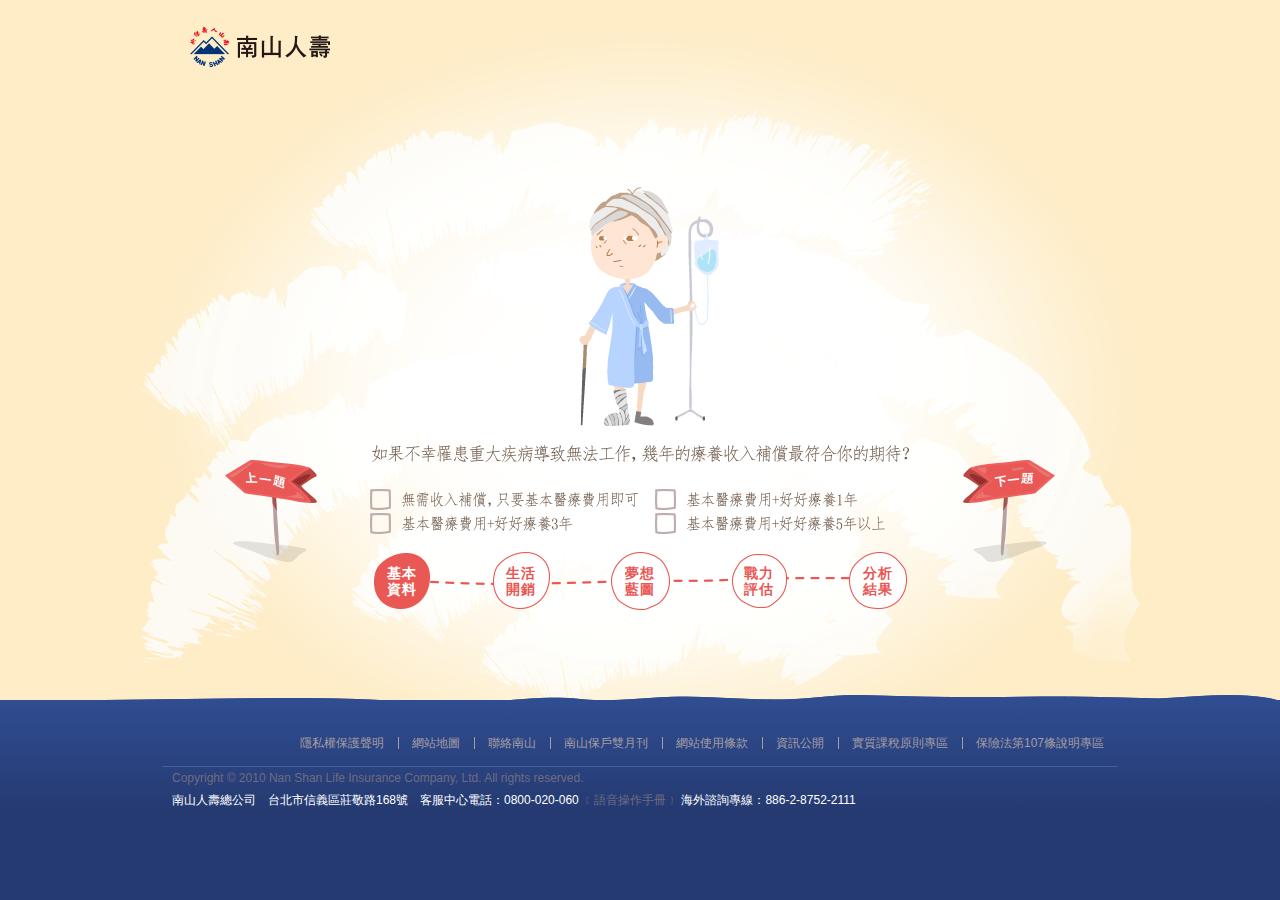
==== commit d1a92645: "go to Q12" ====
--- a/Views/index.html
+++ b/Views/index.html
@@ -40,7 +40,7 @@
 				<i class="icon-flying-bird"></i>
 				<i class="icon-flying-bird reverse"></i>
 			</div>
-			<div class="l-content quest quest-9" data-quest="9">
+			<div class="l-content quest quest-12" data-quest="12">
 				<div class="stage cut-1">
 					<ul class="choice-list jq-transition" data-first="true" data-select="">
 						<li class="list">
@@ -347,6 +347,70 @@
 					</h2>
 					<h3 class="sub-title hide-text">
 						<em>如果真的有住院治療的需求時，你希望在哪種醫護空間療養？</em>
+					</h3>
+				</div>
+				<div class="stage cut-11">
+					<ul class="choice-list jq-transition">
+						<li class="list">
+							<button class="btn-check jq-checkbox" data-meta="nhi">
+								<em class="hide-text">使用健保資源即可能不掏腰包最好！</em>
+							</button>
+						</li>
+						<li class="list">
+							<button class="btn-check jq-checkbox" data-meta="self-provided">
+								<em class="hide-text">如果是病情需要的自費項目，就花吧！</em>
+							</button>
+						</li>
+						<li class="list">
+							<button class="btn-check jq-checkbox" data-meta="best">
+								<em class="hide-text">追求最好的醫療品質，即使是昂貴的自費項目也通通要！</em>
+							</button>
+						</li>
+					</ul>
+					<div class="image-wrap" data-meta="healthcare">
+						<div class="bed"></div>
+						<div class="function" data-selection="" data-reverse=""></div>
+					</div>
+					<h2 class="quest-title hide-text">
+						<em>誰都不想破病，但誰能不破病？</em>
+					</h2>
+					<h3 class="sub-title hide-text">
+						<em>在住院治療過程，有關於「自費項目」你的看法是什麼呢？</em>
+					</h3>
+				</div>
+				<div class="stage cut-12">
+					<ul class="choice-list jq-transition">
+						<li class="list">
+							<button class="btn-check jq-checkbox" data-meta="no-need">
+								<em class="hide-text">無需收入補償，只要基本醫療費用即可</em>
+							</button>
+						</li>
+						<li class="list">
+							<button class="btn-check jq-checkbox" data-meta="1y">
+								<em class="hide-text">基本醫療費用+好好療養1年</em>
+							</button>
+						</li>
+						<li class="list">
+							<button class="btn-check jq-checkbox" data-meta="3y">
+								<em class="hide-text">基本醫療費用+好好療養3年</em>
+							</button>
+						</li>
+						<li class="list">
+							<button class="btn-check jq-checkbox" data-meta="5y">
+								<em class="hide-text">基本醫療費用+好好療養5年以上</em>
+							</button>
+						</li>
+					</ul>
+					<div class="image-wrap" data-meta="">
+						<div class="patients">
+							<div class="function" data-selection="" data-reverse=""></div>
+						</div>
+					</div>
+					<h2 class="quest-title hide-text">
+						<em>誰都不想破病，但誰能不破病？</em>
+					</h2>
+					<h3 class="sub-title hide-text">
+						<em>如果不幸罹患重大疾病導致無法工作，幾年的療養收入補償最符合你的期待？</em>
 					</h3>
 				</div>
 				<div class="stage cut-14">
@@ -452,12 +516,18 @@
 		<img class="b-lazy" src="../Content/img/q7/ani-q7-bird-right.png" alt="">
 		<img class="b-lazy" src="../Content/img/q7/ani-q7-money.png" alt="">
 		<img class="b-lazy" src="../Content/img/q7/ani-q7-star.png" alt="">
+		<img class="b-lazy" src="../Content/img/q8/ani-q8.png" alt="">
+		<img class="b-lazy" src="../Content/img/q9/ani-q9.png" alt="">
 		<img class="b-lazy" src="../Content/img/q10/ani-q10-healthcare.png" alt="">
 		<img class="b-lazy" src="../Content/img/q10/ani-q10-double.png" alt="">
 		<img class="b-lazy" src="../Content/img/q10/ani-q10-single.png" alt="">
 		<img class="b-lazy" src="../Content/img/q10/ani-q10-principal.png" alt="">
 		<img class="b-lazy" src="../Content/img/q10/ani-q10-vip.png" alt="">
 		<img class="b-lazy" src="../Content/img/q10/ani-q10-best.png" alt="">
+		<img class="b-lazy" src="../Content/img/q11/ani-q11.png" alt="">
+		<img class="b-lazy" src="../Content/img/q12/ani-q12.png" alt="">
+		<img class="b-lazy" src="../Content/img/q12/ani-q12-base.png" alt="">
+		<img class="b-lazy" src="../Content/img/q12/ani-q12-wellness-compensation.png" alt="">
 		<img class="b-lazy" src="../Content/img/q14/ani-q14.png" alt="">
 	</div>
 </body>
--- a/Content/css/style.css
+++ b/Content/css/style.css
@@ -1 +1 @@
-﻿html,body,div,span,applet,object,iframe,h1,h2,h3,h4,h5,h6,p,blockquote,pre,a,abbr,acronym,address,big,cite,code,del,dfn,em,img,ins,kbd,q,s,samp,small,strike,strong,sub,sup,tt,var,b,u,i,center,dl,dt,dd,ol,ul,li,fieldset,form,label,legend,table,caption,tbody,tfoot,thead,tr,th,td,article,aside,canvas,details,embed,figure,figcaption,footer,header,hgroup,menu,nav,output,ruby,section,summary,time,mark,audio,video{margin:0;padding:0;border:0;font:inherit;font-size:100%;vertical-align:baseline}html{line-height:1}ol,ul{list-style:none}table{border-collapse:collapse;border-spacing:0}caption,th,td{text-align:left;font-weight:normal;vertical-align:middle}q,blockquote{quotes:none}q:before,q:after,blockquote:before,blockquote:after{content:"";content:none}a img{border:none}article,aside,details,figcaption,figure,footer,header,hgroup,main,menu,nav,section,summary{display:block}.b-cloak{display:none !important}.b-middle{font-size:0;max-height:100%}.b-middle:before{content:'';height:100%;display:inline-block;vertical-align:middle;*vertical-align:auto;*zoom:1;*display:inline}.b-middle>*{font-size:initial;zoom:1;display:inline-block;vertical-align:middle;*vertical-align:auto;*zoom:1;*display:inline}.b-clearfix:after{content:'';width:100%;height:0;clear:both;overflow:hidden;*zoom:1;display:block;vertical-align:middle}.b-lazy{display:none}.hide-text{position:relative;overflow:hidden;font-size:0;line-height:0;text-indent:200%;white-space:nowrap}.hide-text em{position:absolute;top:100%;left:100%}html,body{font:12px/1.6 Arial,"黑體","Heiti TC","微軟正黑體","Microsoft JhengHei";width:100%;min-height:100%;-webkit-text-size-adjust:none;-moz-text-size-adjust:none;-o-text-size-adjust:none;-ms-text-size-adjust:none;text-size-adjust:none}body{background:#253a71;overflow-x:hidden}button{margin:0;padding:0;font-family:Arial,"黑體","Heiti TC","微軟正黑體","Microsoft JhengHei";border:0;border-spacing:0;position:relative;background:none;outline:0;cursor:pointer;text-indent:0;z-index:1;text-rendering:auto;text-transform:none;speak:none;display:inline-block;-ms-touch-action:manipulation;touch-action:manipulation;-webkit-user-select:none;-moz-user-select:none;-ms-user-select:none;user-select:none}input{font-family:Arial,"黑體","Heiti TC","微軟正黑體","Microsoft JhengHei";-webkit-appearance:none;-moz-appearance:none;-ms-appearance:none;-o-appearance:none;appearance:none}a{margin:0;padding:0;font-family:Arial,"黑體","Heiti TC","微軟正黑體","Microsoft JhengHei";border:0;border-spacing:0;position:relative;background:none;outline:0;cursor:pointer;text-indent:0;z-index:1;text-rendering:auto;text-transform:none;speak:none;display:inline-block;-ms-touch-action:manipulation;touch-action:manipulation;-webkit-user-select:none;-moz-user-select:none;-ms-user-select:none;user-select:none;text-decoration:none;outline:0}a[href^="tel"],a[href^="TEL"]{cursor:text}a:hoevr{text-decoration:none}@media screen and (max-width: 998px){html,body{min-height:100%}html{overflow-x:hidden}}@media screen and (max-width: 739px){body{min-height:100vh;position:relative}html{overflow-x:hidden}}.l-body{position:relative;background:#feedc7 url('../img/bg-main.png?1464173817') center 30px no-repeat}.l-header{margin-left:-450px;width:900px;position:absolute;top:0;left:50%;z-index:1}.l-main{margin:0 auto;width:1000px;height:700px;position:relative}.l-main.is-index:before,.l-main.is-index:after{content:'';background:url('../img/bg-index.png?1467014384') 0 0 no-repeat;display:block;position:absolute;-moz-animation:wave-cloud 4s ease-in infinite;-webkit-animation:wave-cloud 4s ease-in infinite;animation:wave-cloud 4s ease-in infinite}.l-main.is-index:before{width:112px;height:420px;top:-210px;left:275px;-moz-animation-delay:-2s;-webkit-animation-delay:-2s;animation-delay:-2s}.l-main.is-index:after{background-position:-112px 0;width:126px;height:312px;top:-4px;left:165px;-moz-transform:rotate(5deg);-ms-transform:rotate(5deg);-webkit-transform:rotate(5deg);transform:rotate(5deg);-moz-transform-origin:top center;-ms-transform-origin:top center;-webkit-transform-origin:top center;transform-origin:top center}.l-main.is-index .index{opacity:1}.l-main.is-index .quest>*{display:none}.l-main.is-quest .quest{width:100%;height:100%;position:absolute;top:0;opacity:1}.l-main .l-content{opacity:0;-moz-transition:ease-in .5s all;-o-transition:ease-in .5s all;-webkit-transition:ease-in .5s all;transition:ease-in .5s all}.l-footer{background-image:url('[data-uri]');background-size:100%;background-image:-webkit-gradient(linear, 50% 0%, 50% 100%, color-stop(0%, #304d91),color-stop(100%, #253a71));background-image:-moz-linear-gradient(top, #304d91 0%,#253a71 100%);background-image:-webkit-linear-gradient(top, #304d91 0%,#253a71 100%);background-image:linear-gradient(to bottom, #304d91 0%,#253a71 100%)}.l-lightbox{background:rgba(0,0,0,0.55);position:fixed;top:0;bottom:0;left:0;right:0;opacity:0;z-index:-1;-moz-transition:ease-in .3s opacity;-o-transition:ease-in .3s opacity;-webkit-transition:ease-in .3s opacity;transition:ease-in .3s opacity}.l-lightbox.animation-op{opacity:1}.l-lightbox.is-show{z-index:10}.m-footer{margin:0 auto;padding:0 22px;width:1000px;position:relative;-moz-box-sizing:border-box;-webkit-box-sizing:border-box;box-sizing:border-box}.m-footer:before{content:'';margin-left:-533px;background:url('../img/footer-top.png?1464173820') 0 0 no-repeat;display:block;width:1170px;height:5px;position:absolute;top:-5px;left:50%}.m-footer .info-list{padding:34px 0 14px 0;border-bottom:1px solid #42609b;font-size:0;text-align:right}.m-footer .info-list .list{padding:0 14px;display:inline-block;position:relative;font-size:12px;line-height:1.5em}.m-footer .info-list .list:first-child:before{display:none}.m-footer .info-list .list:before{content:'';margin-top:-6px;background:#a69da2;display:block;width:1px;height:12px;position:absolute;top:50%;left:0}.m-footer .info-list .link{color:#a69da2}.m-footer .info-list .link:hover{text-decoration:underline}.m-footer .m-footer-bd{padding-left:10px;line-height:22px}.m-footer .copyright{color:#6f6b81}.m-footer .address{color:#fff}.m-footer .address .link{color:#6f6b81}.m-footer .address .link:hover{text-decoration:underline}.m-box{margin:-173px 0 0 -351px;background:#fff;width:702px;height:314px;position:absolute;top:50%;left:50%;border-right:1px solid #d9b8b8;border-left:1px solid #d9b8b8;-moz-box-sizing:border-box;-webkit-box-sizing:border-box;box-sizing:border-box}.m-box:before,.m-box:after{content:'';background:url('../img/bg-box.png?1467014387') 0 0 no-repeat;display:block;height:16px;position:absolute;top:-16px;left:-1px;right:-1px}.m-box:after{background-position:0 -16px;top:auto;bottom:-16px}.m-box-header .btn-close{background-position:-376px -32px;width:33px;top:-25px;right:-7px}.m-box-body{padding:0 50px;border-right:1px solid #f6eded;border-left:1px solid #f6eded;color:#4a7cad;font-size:14px;line-height:20px}.m-box-body .box-title{margin:12px auto 5px auto;background:url('../img/bg-box.png?1467014387') 0 -32px no-repeat;width:237px;height:34px;color:#fff;font-size:14px;letter-spacing:1px;line-height:33px;text-align:center}.m-box-body p{margin-top:20px}.m-box-footer .btn-close{background-position:-237px -32px;width:139px;bottom:-28px;right:66px;color:#e95854;font-size:14px;font-weight:bold;letter-spacing:1px}.btn-close{background:url('../img/bg-box.png?1467014387') no-repeat;height:33px;position:absolute}.logo{width:140px;height:40px;position:absolute;top:27px;left:0}.logo .link{background:url('../img/shared.png?1465269583') 0 0 no-repeat;display:block;width:100%;height:100%}.insurance-wrap{display:none;position:absolute;top:20px;right:0;font-size:14px;text-indent:18px}.insurance-wrap .wording{color:#e95854;font-weight:bold;line-height:27px}.insurance-wrap .cost{background:url('../img/shared.png?1465269583') -140px 0 no-repeat;display:block;width:166px;height:32px;position:relative;color:#fff;line-height:32px}.insurance-wrap .cost .dollar{position:relative;z-index:1;font-size:16px;letter-spacing:1px}.insurance-wrap .svg-icon{width:100%;height:100%;position:absolute;top:0;left:0}.index{height:100%;position:relative}.index:before{content:'';background:url('../img/bg-index.png?1467014384') -238px 0 no-repeat;display:block;width:372px;height:222px;position:absolute;top:345px;left:108px}.index:after{content:'';background:url('../img/index-ani.png?1464250623') -238px 0 no-repeat;display:block;width:200px;height:167px;position:absolute;top:300px;left:281px;-moz-animation:family-ani 7s steps(118, end) infinite;-webkit-animation:family-ani 7s steps(118, end) infinite;animation:family-ani 7s steps(118, end) infinite}.index .page-title{background:url('../img/bg-index.png?1467014384') -238px -222px no-repeat;display:block;width:454px;height:108px;position:absolute;top:200px;left:427px}.index .slogan{background:url('../img/bg-index.png?1467014384') -112px -330px no-repeat;display:block;width:224px;height:28px;position:absolute;top:380px;left:520px}.index .btn-area{margin-left:8px;position:absolute;top:498px;left:50%}.index .btn-area .btn-notify{margin-bottom:10px;background:url('../img/bg-index.png?1467014384') -112px -390px no-repeat;display:block;width:130px;height:17px}.index .btn-area .btn-check em{background:url('../img/bg-index.png?1467014384') -242px -390px no-repeat;display:inline-block;width:25px;height:15px}.index .btn-area .btn-check.disagree{margin-left:20px}.index .btn-area .btn-check.disagree em{background-position:-267px -390px;width:40px}.index .btn-start{display:block;width:124px;height:114px;position:absolute;top:428px;right:144px}.index .btn-start:before,.index .btn-start:after{content:'';background:url('../img/bg-index.png?1467014384') 0 0 no-repeat;display:block;position:absolute}.index .btn-start:before{background-position:-336px -330px;width:100%;height:86px;bottom:0;right:0}.index .btn-start:after{background-position:-610px 0;width:37px;height:37px;top:0;right:48px;-moz-animation:nod-head 8s steps(1, end) infinite;-webkit-animation:nod-head 8s steps(1, end) infinite;animation:nod-head 8s steps(1, end) infinite}.index .btn-start:hover{width:126px}.index .btn-start:hover:before{background-position:-460px -330px}.index .btn-start:hover:after{-moz-animation-play-state:paused;-webkit-animation-play-state:paused;animation-play-state:paused;-moz-transform:scale(-1, 1);-ms-transform:scale(-1, 1);-webkit-transform:scale(-1, 1);transform:scale(-1, 1)}.index .btn-start:hover ~ .icon-flying-bird{-moz-animation-play-state:paused;-webkit-animation-play-state:paused;animation-play-state:paused}.index .icon-flying-bird{display:block;width:45px;height:32px;position:absolute;top:335px;left:409px;-moz-animation:flying-move 8s linear infinite;-webkit-animation:flying-move 8s linear infinite;animation:flying-move 8s linear infinite}.index .icon-flying-bird.reverse{-moz-animation:flying-move-reverse 8s linear infinite;-webkit-animation:flying-move-reverse 8s linear infinite;animation:flying-move-reverse 8s linear infinite}.index .icon-flying-bird.reverse:before{background:url('../img/bg-index.png?1467014384') -202px -358px no-repeat;-moz-animation:wing-ani-reverse 0.4s steps(1, end) infinite;-webkit-animation:wing-ani-reverse 0.4s steps(1, end) infinite;animation:wing-ani-reverse 0.4s steps(1, end) infinite}.index .icon-flying-bird:before{content:'';background:url('../img/bg-index.png?1467014384') -112px -358px no-repeat;display:block;width:100%;height:100%;-moz-animation:wing-ani 0.4s steps(1, end) infinite;-webkit-animation:wing-ani 0.4s steps(1, end) infinite;animation:wing-ani 0.4s steps(1, end) infinite}.stage{display:none}.quest-title{margin-left:-17px;background:url(../img/bg-exams.png) 0 0 no-repeat;display:block;width:0;position:absolute;top:78px;left:50%}.btn-check:before{content:'';margin-right:7px;background:url('../img/shared.png?1465269583') -306px 0 no-repeat;display:inline-block;width:21px;height:21px}.btn-check.is-checked:after{content:'';background:url('../img/checked.png?1464173819') 0 0 no-repeat;display:block;width:34px;height:20px;position:absolute;bottom:7px;left:-5px;z-index:1;-moz-animation:btn-checked 0.2s steps(3, end) forwards;-webkit-animation:btn-checked 0.2s steps(3, end) forwards;animation:btn-checked 0.2s steps(3, end) forwards}.choice-list{height:100%;font-size:0}.choice-list .list{display:inline-block;width:50%;height:100%;text-align:center;-moz-box-sizing:border-box;-webkit-box-sizing:border-box;box-sizing:border-box}.choice-list .list:first-child .btn-check{margin-right:142px;right:50%}.choice-list .list:last-child .btn-check{margin-left:142px;left:50%}.choice-list .list .btn-check{position:absolute;bottom:190px;overflow:visible;-moz-transition:ease-in .3s all;-o-transition:ease-in .3s all;-webkit-transition:ease-in .3s all;transition:ease-in .3s all}.choice-list .list .btn-check em{background:url(../img/bg-exams.png) 0 0 no-repeat;display:inline-block;height:21px}.choice-list .list .btn-check .svg-icon{display:inline-block;width:21px;height:21px}.girl,.boy{display:block;position:absolute}.girl{background:url('../img/girl.png?1464596218') -151px 0 no-repeat}.boy{background:url('../img/boy.png?1463568812') -148px 0 no-repeat}.quest-1 .cut-1{display:block;height:100%}.quest-2 .cut-2{display:block;height:100%}.quest-3 .cut-3{display:block;height:100%}.quest-4 .cut-4{display:block;height:100%}.quest-5 .cut-5{display:block;height:100%}.quest-6 .cut-6{display:block;height:100%}.quest-7 .cut-7{display:block;height:100%}.quest-8 .cut-8{display:block;height:100%}.quest-9 .cut-9{display:block;height:100%}.quest-10 .cut-10{display:block;height:100%}.quest-11 .cut-11{display:block;height:100%}.quest-12 .cut-12{display:block;height:100%}.quest-13 .cut-13{display:block;height:100%}.quest-14 .cut-14{display:block;height:100%}.quest-15 .cut-15{display:block;height:100%}.quest-16 .cut-16{display:block;height:100%}.quest-17 .cut-17{display:block;height:100%}.quest-18 .cut-18{display:block;height:100%}.quest-19 .cut-19{display:block;height:100%}.quest-20 .cut-20{display:block;height:100%}.quest-1 .quest-title{margin-left:-83px;height:38px;-moz-animation:q1-title 0.7s linear forwards;-webkit-animation:q1-title 0.7s linear forwards;animation:q1-title 0.7s linear forwards}.quest-1 .choice-list .list em{width:20px}.quest-1 .choice-list .list:first-child .btn-check em{background-position:-166px 0}.quest-1 .choice-list .list:first-child .btn-check.is-checked ~ .image-wrap{-moz-animation:bow-girl 0.3s steps(11, start) forwards;-webkit-animation:bow-girl 0.3s steps(11, start) forwards;animation:bow-girl 0.3s steps(11, start) forwards}.quest-1 .choice-list .list:first-child .btn-check.ani-reverse ~ .image-wrap{-moz-animation:reverse-girl 0.3s steps(11, start) forwards;-webkit-animation:reverse-girl 0.3s steps(11, start) forwards;animation:reverse-girl 0.3s steps(11, start) forwards}.quest-1 .choice-list .list:last-child .btn-check:before{background-position:-327px 0}.quest-1 .choice-list .list:last-child .btn-check em{background-position:-185px 0}.quest-1 .choice-list .list:last-child .btn-check.is-checked ~ .image-wrap{-moz-animation:bow-boy 0.3s steps(6, start) forwards;-webkit-animation:bow-boy 0.3s steps(6, start) forwards;animation:bow-boy 0.3s steps(6, start) forwards}.quest-1 .choice-list .list:last-child .btn-check.ani-reverse ~ .image-wrap{-moz-animation:reverse-boy 0.3s steps(6, start) forwards;-webkit-animation:reverse-boy 0.3s steps(6, start) forwards;animation:reverse-boy 0.3s steps(6, start) forwards}.quest-1 .choice-list[class^="chosen-"] ~ .quest-title,.quest-1 .choice-list[class^="chosen-"] .btn-check,.quest-1 .choice-list[class*=" chosen-"] ~ .quest-title,.quest-1 .choice-list[class*=" chosen-"] .btn-check{opacity:0}.quest-1 .choice-list.chosen-girl .girl{-moz-animation:transition-girl 0.3s steps(11, start) forwards !important;-webkit-animation:transition-girl 0.3s steps(11, start) forwards !important;animation:transition-girl 0.3s steps(11, start) forwards !important}.quest-1 .choice-list.chosen-girl .boy{background:url(../img/boy-door.png) 0 0 no-repeat;width:335px;height:309px;top:179px;right:143px;-moz-animation:flipout-door 1.5s steps(29, start) forwards;-webkit-animation:flipout-door 1.5s steps(29, start) forwards;animation:flipout-door 1.5s steps(29, start) forwards}.quest-1 .choice-list.chosen-boy .girl{background:url(../img/girl-door.png) 0 0 no-repeat;width:335px;height:309px;top:179px;left:184px;-moz-animation:flipout-door 1.5s steps(29, start) forwards;-webkit-animation:flipout-door 1.5s steps(29, start) forwards;animation:flipout-door 1.5s steps(29, start) forwards}.quest-1 .girl{width:151px;height:242px;top:230px;left:250px;-moz-animation:wink-girl 5s steps(1, start) infinite;-webkit-animation:wink-girl 5s steps(1, start) infinite;animation:wink-girl 5s steps(1, start) infinite}.quest-1 .boy{width:148px;height:242px;top:226px;right:260px;-moz-animation:wink-boy 5s 0.5s steps(1, start) infinite;-webkit-animation:wink-boy 5s 0.5s steps(1, start) infinite;animation:wink-boy 5s 0.5s steps(1, start) infinite}.quest-1 .btn-prev{top:-120px}.quest-2 .quest-title{margin-left:-83px;background-position:0 -38px;height:38px;-moz-animation:q2-title 1.5s linear forwards;-webkit-animation:q2-title 1.5s linear forwards;animation:q2-title 1.5s linear forwards}.quest-2 .choice-list{width:100%;position:absolute}.quest-2 .choice-list:before{content:'';display:block;position:absolute;top:50%;left:50%}.quest-2 .choice-list .list em{width:39px;height:21px}.quest-2 .choice-list .list:first-child .btn-check em{background-position:-166px -21px}.quest-2 .choice-list .list:last-child .btn-check:before{background-position:-327px 0}.quest-2 .choice-list .list:last-child .btn-check em{background-position:-166px -42px}.quest-2 .choice-list.chosen-girl:before{margin:-171px 0 0 -237px;background:url(../img/q2/ani-q2-girl.png) 0 -7272px no-repeat;width:595px;height:303px}.quest-2 .choice-list.chosen-girl[data-first="true"]:before{background-position:0 0;-moz-animation:q2-girl 1.4s steps(24, end) forwards;-webkit-animation:q2-girl 1.4s steps(24, end) forwards;animation:q2-girl 1.4s steps(24, end) forwards}.quest-2 .choice-list.chosen-girl[data-select="single"]{-moz-animation-duration:1.4s;-webkit-animation-duration:1.4s;animation-duration:1.4s;-moz-animation-delay:0.5s;-webkit-animation-delay:0.5s;animation-delay:0.5s}.quest-2 .choice-list.chosen-girl[data-select="single"]:before{margin:-242px 0 0 -247px;background-position:-595px 0;width:566px;height:374px;-moz-animation:q2-girl-single 1.4s 0.5s steps(17, end) forwards;-webkit-animation:q2-girl-single 1.4s 0.5s steps(17, end) forwards;animation:q2-girl-single 1.4s 0.5s steps(17, end) forwards}.quest-2 .choice-list.chosen-girl[data-reverse="single"]{-moz-animation-duration:1.4s;-webkit-animation-duration:1.4s;animation-duration:1.4s;-moz-animation-delay:0.5s;-webkit-animation-delay:0.5s;animation-delay:0.5s}.quest-2 .choice-list.chosen-girl[data-reverse="single"]:before{margin:-242px 0 0 -247px;background-position:-595px -6358px;width:566px;height:374px;-moz-animation:q2-girl-single-reverse 1.4s 0.5s steps(17, end) forwards;-webkit-animation:q2-girl-single-reverse 1.4s 0.5s steps(17, end) forwards;animation:q2-girl-single-reverse 1.4s 0.5s steps(17, end) forwards}.quest-2 .choice-list.chosen-girl[data-select="merried"]{-moz-animation-duration:3.5s;-webkit-animation-duration:3.5s;animation-duration:3.5s;-moz-animation-delay:0;-webkit-animation-delay:0;animation-delay:0}.quest-2 .choice-list.chosen-girl[data-select="merried"]:before{margin:-168px 0 0 -255px;background-position:-1161px 0;width:508px;height:298px;-moz-animation:q2-girl-merried 3.5s steps(61, end) forwards;-webkit-animation:q2-girl-merried 3.5s steps(61, end) forwards;animation:q2-girl-merried 3.5s steps(61, end) forwards}.quest-2 .choice-list.chosen-girl[data-reverse="merried"]{-moz-animation-duration:3.5s;-webkit-animation-duration:3.5s;animation-duration:3.5s;-moz-animation-delay:0;-webkit-animation-delay:0;animation-delay:0}.quest-2 .choice-list.chosen-girl[data-reverse="merried"]:before{margin:-168px 0 0 -255px;background-position:-1161px -18178px;width:508px;height:298px;-moz-animation:q2-girl-merried-reverse 3.5s steps(61, end) forwards;-webkit-animation:q2-girl-merried-reverse 3.5s steps(61, end) forwards;animation:q2-girl-merried-reverse 3.5s steps(61, end) forwards}.quest-2 .choice-list.chosen-boy:before{margin:-171px 0 0 -316px;background:url(../img/q2/ani-q2-boy.png) 0 -6363px no-repeat;width:512px;height:303px}.quest-2 .choice-list.chosen-boy[data-first="true"]:before{background-position:0 0;-moz-animation:q2-boy 1.4s 0.5s steps(21, end) forwards;-webkit-animation:q2-boy 1.4s 0.5s steps(21, end) forwards;animation:q2-boy 1.4s 0.5s steps(21, end) forwards}.quest-2 .choice-list.chosen-boy[data-select="single"]{-moz-animation-duration:1.7s;-webkit-animation-duration:1.7s;animation-duration:1.7s;-moz-animation-delay:0.5s;-webkit-animation-delay:0.5s;animation-delay:0.5s}.quest-2 .choice-list.chosen-boy[data-select="single"]:before{margin:-171px 0 0 -317px;background-position:-512px 0;width:614px;height:303px;-moz-animation:q2-boy-single 1.7s 0.5s steps(29, end) forwards;-webkit-animation:q2-boy-single 1.7s 0.5s steps(29, end) forwards;animation:q2-boy-single 1.7s 0.5s steps(29, end) forwards}.quest-2 .choice-list.chosen-boy[data-reverse="single"]{-moz-animation-duration:1.7s;-webkit-animation-duration:1.7s;animation-duration:1.7s;-moz-animation-delay:0.5s;-webkit-animation-delay:0.5s;animation-delay:0.5s}.quest-2 .choice-list.chosen-boy[data-reverse="single"]:before{margin:-171px 0 0 -317px;background-position:-512px -8787px;width:614px;height:303px;-moz-animation:q2-boy-single-reverse 1.7s 0.5s steps(29, end) forwards;-webkit-animation:q2-boy-single-reverse 1.7s 0.5s steps(29, end) forwards;animation:q2-boy-single-reverse 1.7s 0.5s steps(29, end) forwards}.quest-2 .choice-list.chosen-boy[data-select="merried"]{-moz-animation-duration:2.7s;-webkit-animation-duration:2.7s;animation-duration:2.7s;-moz-animation-delay:0;-webkit-animation-delay:0;animation-delay:0}.quest-2 .choice-list.chosen-boy[data-select="merried"]:before{margin:-170px 0 0 -271px;background-position:-1126px 0;width:509px;height:298px;-moz-animation:q2-boy-merried 2.7s steps(49, end) forwards;-webkit-animation:q2-boy-merried 2.7s steps(49, end) forwards;animation:q2-boy-merried 2.7s steps(49, end) forwards}.quest-2 .choice-list.chosen-boy[data-reverse="merried"]{-moz-animation-duration:2.7s;-webkit-animation-duration:2.7s;animation-duration:2.7s;-moz-animation-delay:0;-webkit-animation-delay:0;animation-delay:0}.quest-2 .choice-list.chosen-boy[data-reverse="merried"]:before{margin:-170px 0 0 -271px;background-position:-1126px -14602px;width:509px;height:298px;-moz-animation:q2-boy-merried-reverse 2.7s steps(49, end) forwards;-webkit-animation:q2-boy-merried-reverse 2.7s steps(49, end) forwards;animation:q2-boy-merried-reverse 2.7s steps(49, end) forwards}.quest-2 .choice-list[class^="chosen-"] .btn-check>*,.quest-2 .choice-list[class*=" chosen-"] .btn-check>*{-moz-animation:q2-btn-check 0.3s linear forwards;-webkit-animation:q2-btn-check 0.3s linear forwards;animation:q2-btn-check 0.3s linear forwards}.quest-3 .quest-title{margin-left:-80px;background-position:0 -76px;width:0;height:37px;top:78px;-moz-animation:q3-title 1.2s 0.1s linear forwards;-webkit-animation:q3-title 1.2s 0.1s linear forwards;animation:q3-title 1.2s 0.1s linear forwards}.quest-3 .image-wrap{position:absolute;left:50%}.quest-3 .chosen-girl .image-wrap{margin-left:-75px;background:url(../img/q3/ani-q3-girl.png) 0 0 no-repeat;width:151px;height:524px;bottom:230px}.quest-3 .chosen-girl .image-wrap[data-age="y-t-o"]{-moz-animation:q3-girl-y-t-o 2.6s steps(49, end) forwards;-webkit-animation:q3-girl-y-t-o 2.6s steps(49, end) forwards;animation:q3-girl-y-t-o 2.6s steps(49, end) forwards}.quest-3 .chosen-girl .image-wrap[data-age="m-t-o"]{-moz-animation:q3-girl-m-t-o 1.3s steps(25, end) forwards;-webkit-animation:q3-girl-m-t-o 1.3s steps(25, end) forwards;animation:q3-girl-m-t-o 1.3s steps(25, end) forwards}.quest-3 .chosen-girl .image-wrap[data-age="c-t-o"]{-moz-animation:q3-girl-c-t-o 1.3s steps(25, end) forwards;-webkit-animation:q3-girl-c-t-o 1.3s steps(25, end) forwards;animation:q3-girl-c-t-o 1.3s steps(25, end) forwards}.quest-3 .chosen-girl .image-wrap[data-age="y-t-m"]{-moz-animation:q3-girl-y-t-m 1.3s steps(24, end) forwards;-webkit-animation:q3-girl-y-t-m 1.3s steps(24, end) forwards;animation:q3-girl-y-t-m 1.3s steps(24, end) forwards}.quest-3 .chosen-girl .image-wrap[data-age="o-t-m"]{-moz-animation:q3-girl-o-t-m 1.3s steps(25, end) forwards;-webkit-animation:q3-girl-o-t-m 1.3s steps(25, end) forwards;animation:q3-girl-o-t-m 1.3s steps(25, end) forwards}.quest-3 .chosen-girl .image-wrap[data-age="c-t-m"]{-moz-animation:q3-girl-c-t-m 2.6s steps(50, end) forwards;-webkit-animation:q3-girl-c-t-m 2.6s steps(50, end) forwards;animation:q3-girl-c-t-m 2.6s steps(50, end) forwards}.quest-3 .chosen-girl .image-wrap[data-age="o-t-y"]{-moz-animation:q3-girl-o-t-y 2.6s steps(49, end) forwards;-webkit-animation:q3-girl-o-t-y 2.6s steps(49, end) forwards;animation:q3-girl-o-t-y 2.6s steps(49, end) forwards}.quest-3 .chosen-girl .image-wrap[data-age="m-t-y"]{-moz-animation:q3-girl-m-t-y 1.3s steps(24, end) forwards;-webkit-animation:q3-girl-m-t-y 1.3s steps(24, end) forwards;animation:q3-girl-m-t-y 1.3s steps(24, end) forwards}.quest-3 .chosen-girl .image-wrap[data-age="c-t-y"]{-moz-animation:q3-girl-c-t-y 3.9s steps(74, end) forwards;-webkit-animation:q3-girl-c-t-y 3.9s steps(74, end) forwards;animation:q3-girl-c-t-y 3.9s steps(74, end) forwards}.quest-3 .chosen-girl .image-wrap[data-age="y-t-c"]{-moz-animation:q3-girl-y-t-c 3.9s steps(74, end) forwards;-webkit-animation:q3-girl-y-t-c 3.9s steps(74, end) forwards;animation:q3-girl-y-t-c 3.9s steps(74, end) forwards}.quest-3 .chosen-girl .image-wrap[data-age="m-t-c"]{-moz-animation:q3-girl-m-t-c 2.6s steps(50, end) forwards;-webkit-animation:q3-girl-m-t-c 2.6s steps(50, end) forwards;animation:q3-girl-m-t-c 2.6s steps(50, end) forwards}.quest-3 .chosen-girl .image-wrap[data-age="o-t-c"]{-moz-animation:q3-girl-o-t-c 1.3s steps(25, end) forwards;-webkit-animation:q3-girl-o-t-c 1.3s steps(25, end) forwards;animation:q3-girl-o-t-c 1.3s steps(25, end) forwards}.quest-3 .chosen-boy .image-wrap{margin-left:-76px;background:url(../img/q3/ani-q3-boy.png) 0 0 no-repeat;width:153px;height:537px;bottom:215px}.quest-3 .chosen-boy .image-wrap[data-age="y-t-o"]{-moz-animation:q3-boy-y-t-o 2.8s steps(50, end) forwards;-webkit-animation:q3-boy-y-t-o 2.8s steps(50, end) forwards;animation:q3-boy-y-t-o 2.8s steps(50, end) forwards}.quest-3 .chosen-boy .image-wrap[data-age="m-t-o"]{-moz-animation:q3-boy-m-t-o 1.4s steps(25, end) forwards;-webkit-animation:q3-boy-m-t-o 1.4s steps(25, end) forwards;animation:q3-boy-m-t-o 1.4s steps(25, end) forwards}.quest-3 .chosen-boy .image-wrap[data-age="c-t-o"]{-moz-animation:q3-boy-c-t-o 1.4s steps(25, end) forwards;-webkit-animation:q3-boy-c-t-o 1.4s steps(25, end) forwards;animation:q3-boy-c-t-o 1.4s steps(25, end) forwards}.quest-3 .chosen-boy .image-wrap[data-age="y-t-m"]{-moz-animation:q3-boy-y-t-m 1.4s steps(25, end) forwards;-webkit-animation:q3-boy-y-t-m 1.4s steps(25, end) forwards;animation:q3-boy-y-t-m 1.4s steps(25, end) forwards}.quest-3 .chosen-boy .image-wrap[data-age="o-t-m"]{-moz-animation:q3-boy-o-t-m 1.4s steps(25, end) forwards;-webkit-animation:q3-boy-o-t-m 1.4s steps(25, end) forwards;animation:q3-boy-o-t-m 1.4s steps(25, end) forwards}.quest-3 .chosen-boy .image-wrap[data-age="c-t-m"]{-moz-animation:q3-boy-c-t-m 2.8s steps(50, end) forwards;-webkit-animation:q3-boy-c-t-m 2.8s steps(50, end) forwards;animation:q3-boy-c-t-m 2.8s steps(50, end) forwards}.quest-3 .chosen-boy .image-wrap[data-age="o-t-y"]{-moz-animation:q3-boy-o-t-y 2.8s steps(50, end) forwards;-webkit-animation:q3-boy-o-t-y 2.8s steps(50, end) forwards;animation:q3-boy-o-t-y 2.8s steps(50, end) forwards}.quest-3 .chosen-boy .image-wrap[data-age="m-t-y"]{-moz-animation:q3-boy-m-t-y 1.4s steps(25, end) forwards;-webkit-animation:q3-boy-m-t-y 1.4s steps(25, end) forwards;animation:q3-boy-m-t-y 1.4s steps(25, end) forwards}.quest-3 .chosen-boy .image-wrap[data-age="c-t-y"]{-moz-animation:q3-boy-c-t-y 4.2s steps(75, end) forwards;-webkit-animation:q3-boy-c-t-y 4.2s steps(75, end) forwards;animation:q3-boy-c-t-y 4.2s steps(75, end) forwards}.quest-3 .chosen-boy .image-wrap[data-age="y-t-c"]{-moz-animation:q3-boy-y-t-c 4.2s steps(75, end) forwards;-webkit-animation:q3-boy-y-t-c 4.2s steps(75, end) forwards;animation:q3-boy-y-t-c 4.2s steps(75, end) forwards}.quest-3 .chosen-boy .image-wrap[data-age="m-t-c"]{-moz-animation:q3-boy-m-t-c 2.8s steps(50, end) forwards;-webkit-animation:q3-boy-m-t-c 2.8s steps(50, end) forwards;animation:q3-boy-m-t-c 2.8s steps(50, end) forwards}.quest-3 .chosen-boy .image-wrap[data-age="o-t-c"]{-moz-animation:q3-boy-o-t-c 1.4s steps(25, end) forwards;-webkit-animation:q3-boy-o-t-c 1.4s steps(25, end) forwards;animation:q3-boy-o-t-c 1.4s steps(25, end) forwards}.quest-3 .range-slider{margin-left:-227px;width:476px;height:56px;position:absolute;bottom:180px;left:50%}.quest-3 .range-slider .irs-max:after{content:'歲'}.quest-4 .quest-title{margin-left:-100px;background-position:0 -113px;height:37px;-moz-animation:q4-title 0.9s linear forwards;-webkit-animation:q4-title 0.9s linear forwards;animation:q4-title 0.9s linear forwards}.quest-4 .kids-selector{margin-left:-302px;width:620px;position:absolute;bottom:164px;left:50%;z-index:2;font-size:0;text-align:center}.quest-4 .kids-selector .list{padding:0 3px;display:inline-block;width:148px;height:35px;position:relative;vertical-align:bottom;z-index:1;line-height:35px;text-align:left}.quest-4 .kids-selector .list .tag{margin-left:-9px;background:url(../img/bg-slider.png) 0 -52px no-repeat;display:block;width:18px;height:22px;position:absolute;top:-22px;left:50%}.quest-4 .kids-selector .list .tag.tag-1{-moz-animation:q4-tag-1 1s steps(18, end) forwards;-webkit-animation:q4-tag-1 1s steps(18, end) forwards;animation:q4-tag-1 1s steps(18, end) forwards}.quest-4 .kids-selector .list .tag.tag-2{-moz-animation:q4-tag-2 1s steps(18, end) forwards;-webkit-animation:q4-tag-2 1s steps(18, end) forwards;animation:q4-tag-2 1s steps(18, end) forwards}.quest-4 .kids-selector .list .tag.tag-3{-moz-animation:q4-tag-3 1s steps(18, end) forwards;-webkit-animation:q4-tag-3 1s steps(18, end) forwards;animation:q4-tag-3 1s steps(18, end) forwards}.quest-4 .kids-selector .list .desc{background:url(../img/bg-exams.png) no-repeat;display:inline-block;width:85px;height:18px;vertical-align:bottom}.quest-4 .kids-selector .list .btn-check{vertical-align:bottom}.quest-4 .kids-selector .list .btn-check:before{margin:0 auto;vertical-align:bottom}.quest-4 .kids-selector .list:nth-child(1) .desc{background-position:-205px 0px}.quest-4 .kids-selector .list:nth-child(2) .desc{background-position:-205px -18px}.quest-4 .kids-selector .list:nth-child(3) .desc{background-position:-205px -36px}.quest-4 .kids-selector .list:nth-child(4) .desc{background-position:-205px -54px}.quest-4 .kids-selector .list:nth-child(5) .desc{background-position:-205px -72px}.quest-4 .kids-selector .list:nth-child(6) .desc{background-position:-205px -90px}.quest-4 .kids-selector .list:nth-child(7) .desc{background-position:-205px -108px}.quest-4 .kids-selector .list:nth-child(8) .desc{background-position:-205px -126px}.quest-4 .kids-pool{margin:0 auto;width:560px;height:464px;position:relative}.quest-4 .kids-pool ul{width:100%;height:100%;position:absolute;z-index:0}.quest-4 .kids-pool .doll{display:none;position:absolute;bottom:0;z-index:5}.quest-4 .kids-pool .doll:nth-child(2){z-index:4;-moz-animation-delay:.3s !important;-webkit-animation-delay:.3s !important;animation-delay:.3s !important}.quest-4 .kids-pool .doll:nth-child(3){z-index:3;-moz-animation-delay:.6s !important;-webkit-animation-delay:.6s !important;animation-delay:.6s !important}.quest-4 .kids-pool .doll:nth-child(4){z-index:2;-moz-animation-delay:.9s !important;-webkit-animation-delay:.9s !important;animation-delay:.9s !important}.quest-4 .kids-pool .doll:nth-child(5){z-index:1;-moz-animation-delay:1.2s !important;-webkit-animation-delay:1.2s !important;animation-delay:1.2s !important}.quest-4 .kids-pool .doll.is-show{display:block}.quest-4 .kids-pool .institute .doll{background:url(../img/q4/ani-q4-institute.png) 0 0 no-repeat;width:183px;height:743px;left:50%;-moz-animation:q4-institute 0.7s steps(14, end) forwards;-webkit-animation:q4-institute 0.7s steps(14, end) forwards;animation:q4-institute 0.7s steps(14, end) forwards}.quest-4 .kids-pool .institute .doll:first-child{margin-left:-73px}.quest-4 .kids-pool .institute .doll:nth-child(2){margin-left:-22px;z-index:5}.quest-4 .kids-pool .institute .doll:nth-child(3){margin-left:-124px}.quest-4 .kids-pool .institute .doll:nth-child(4){margin-left:29px;z-index:5}.quest-4 .kids-pool .institute .doll:nth-child(5){margin-left:-175px}.quest-4 .kids-pool .institute .doll.ani-reverse{background-position:-2745px 0;-moz-animation:q4-institute-reverse 0.7s steps(12, end) forwards;-webkit-animation:q4-institute-reverse 0.7s steps(12, end) forwards;animation:q4-institute-reverse 0.7s steps(12, end) forwards}.quest-4 .kids-pool .collage .doll{background:url(../img/q4/ani-q4-collage.png) 0 0 no-repeat;width:129px;height:711px;bottom:-9px;left:50%;-moz-animation:q4-collage 1.5s steps(27, end) forwards;-webkit-animation:q4-collage 1.5s steps(27, end) forwards;animation:q4-collage 1.5s steps(27, end) forwards}.quest-4 .kids-pool .collage .doll:first-child{margin-left:60px}.quest-4 .kids-pool .collage .doll:nth-child(2){margin-left:110px}.quest-4 .kids-pool .collage .doll:nth-child(3){margin-left:10px;z-index:5}.quest-4 .kids-pool .collage .doll:nth-child(4){margin-left:160px}.quest-4 .kids-pool .collage .doll:nth-child(5){margin-left:-40px;z-index:5}.quest-4 .kids-pool .collage .doll.ani-reverse{background-position:-3612px 0;-moz-animation:q4-collage-reverse 0.7s steps(12, end) forwards;-webkit-animation:q4-collage-reverse 0.7s steps(12, end) forwards;animation:q4-collage-reverse 0.7s steps(12, end) forwards}.quest-4 .kids-pool .seniorHigh .doll{background:url(../img/q4/ani-q4-seniorHigh.png) 0 0 no-repeat;width:202px;height:707px;left:50%;-moz-animation:q4-seniorHigh 1s steps(18, end) forwards;-webkit-animation:q4-seniorHigh 1s steps(18, end) forwards;animation:q4-seniorHigh 1s steps(18, end) forwards}.quest-4 .kids-pool .seniorHigh .doll:first-child{margin-left:-175px}.quest-4 .kids-pool .seniorHigh .doll:nth-child(2){margin-left:-115px;z-index:5}.quest-4 .kids-pool .seniorHigh .doll:nth-child(3){margin-left:-235px}.quest-4 .kids-pool .seniorHigh .doll:nth-child(4){margin-left:-55px;z-index:5}.quest-4 .kids-pool .seniorHigh .doll:nth-child(5){margin-left:-295px}.quest-4 .kids-pool .seniorHigh .doll.ani-reverse{background-position:-3838px 0;-moz-animation:q4-seniorHigh-reverse 0.6s steps(11, end) forwards;-webkit-animation:q4-seniorHigh-reverse 0.6s steps(11, end) forwards;animation:q4-seniorHigh-reverse 0.6s steps(11, end) forwards}.quest-4 .kids-pool .juniorHigh .doll{background:url(../img/q4/ani-q4-juniorHigh.png) 0 0 no-repeat;width:169px;height:723px;bottom:-16px;left:50%;-moz-animation:q4-juniorHigh 0.8s steps(14, end) forwards;-webkit-animation:q4-juniorHigh 0.8s steps(14, end) forwards;animation:q4-juniorHigh 0.8s steps(14, end) forwards}.quest-4 .kids-pool .juniorHigh .doll:first-child{margin-left:-26px}.quest-4 .kids-pool .juniorHigh .doll:nth-child(2){margin-left:-74px;z-index:5}.quest-4 .kids-pool .juniorHigh .doll:nth-child(3){margin-left:22px}.quest-4 .kids-pool .juniorHigh .doll:nth-child(4){margin-left:70px}.quest-4 .kids-pool .juniorHigh .doll:nth-child(5){margin-left:118px}.quest-4 .kids-pool .juniorHigh .doll.ani-reverse{background-position:-2535px 0;-moz-animation:q4-juniorHigh-reverse 0.7s steps(13, end) forwards;-webkit-animation:q4-juniorHigh-reverse 0.7s steps(13, end) forwards;animation:q4-juniorHigh-reverse 0.7s steps(13, end) forwards}.quest-4 .kids-pool .elementary .doll{background:url(../img/q4/ani-q4-elementary.png) 0 0 no-repeat;width:132px;height:662px;left:50%;-moz-animation:q4-elementary 1.1s steps(19, end) forwards;-webkit-animation:q4-elementary 1.1s steps(19, end) forwards;animation:q4-elementary 1.1s steps(19, end) forwards}.quest-4 .kids-pool .elementary .doll:first-child{margin-left:-116px}.quest-4 .kids-pool .elementary .doll:nth-child(2){margin-left:-162px;z-index:5}.quest-4 .kids-pool .elementary .doll:nth-child(3){margin-left:-72px}.quest-4 .kids-pool .elementary .doll:nth-child(4){margin-left:-208px;z-index:5}.quest-4 .kids-pool .elementary .doll:nth-child(5){margin-left:-254px;z-index:5}.quest-4 .kids-pool .elementary .doll.ani-reverse{background-position:-2640px 0;-moz-animation:q4-elementary-reverse 0.7s steps(12, end) forwards;-webkit-animation:q4-elementary-reverse 0.7s steps(12, end) forwards;animation:q4-elementary-reverse 0.7s steps(12, end) forwards}.quest-4 .kids-pool .kindergarten .doll{background:url(../img/q4/ani-q4-kindergarten.png) 0 0 no-repeat;width:91px;height:613px;left:50%;-moz-animation:q4-kindergarten 2.4s steps(44, end) forwards;-webkit-animation:q4-kindergarten 2.4s steps(44, end) forwards;animation:q4-kindergarten 2.4s steps(44, end) forwards}.quest-4 .kids-pool .kindergarten .doll:first-child{margin-left:-18px}.quest-4 .kids-pool .kindergarten .doll:nth-child(2){margin-left:-62px}.quest-4 .kids-pool .kindergarten .doll:nth-child(3){margin-left:28px}.quest-4 .kids-pool .kindergarten .doll:nth-child(4){margin-left:-106px}.quest-4 .kids-pool .kindergarten .doll:nth-child(5){margin-left:74px}.quest-4 .kids-pool .kindergarten .doll.ani-reverse{background-position:-4095px 0;-moz-animation:q4-kindergarten-reverse 0.7s steps(12, end) forwards;-webkit-animation:q4-kindergarten-reverse 0.7s steps(12, end) forwards;animation:q4-kindergarten-reverse 0.7s steps(12, end) forwards}.quest-4 .kids-pool .baby .doll{background:url(../img/q4/ani-q4-baby.png) 0 0 no-repeat;width:93px;height:572px;left:50%;-moz-animation:q4-baby 2.3s steps(41, end) forwards;-webkit-animation:q4-baby 2.3s steps(41, end) forwards;animation:q4-baby 2.3s steps(41, end) forwards}.quest-4 .kids-pool .baby .doll:first-child{margin-left:-66px}.quest-4 .kids-pool .baby .doll:nth-child(2){margin-left:-110px}.quest-4 .kids-pool .baby .doll:nth-child(3){margin-left:-20px}.quest-4 .kids-pool .baby .doll:nth-child(4){margin-left:-154px}.quest-4 .kids-pool .baby .doll:nth-child(5){margin-left:26px}.quest-4 .kids-pool .baby .doll.ani-reverse{background-position:-3906px 0;-moz-animation:q4-baby-reverse 0.7s steps(13, end) forwards;-webkit-animation:q4-baby-reverse 0.7s steps(13, end) forwards;animation:q4-baby-reverse 0.7s steps(13, end) forwards}.quest-4 .kids-pool .dog .doll{margin-left:-36px;background:url(../img/q4/ani-q4-dog.png) 0 0 no-repeat;width:98px;height:105px;position:absolute;bottom:10px;left:50%;-moz-animation:q4-dog 1.1s steps(19, end) forwards;-webkit-animation:q4-dog 1.1s steps(19, end) forwards;animation:q4-dog 1.1s steps(19, end) forwards}.quest-4 .kids-pool .dog .doll.ani-reverse{-moz-animation:q4-dog-reverse 1.1s steps(19, end) forwards;-webkit-animation:q4-dog-reverse 1.1s steps(19, end) forwards;animation:q4-dog-reverse 1.1s steps(19, end) forwards}.quest-4 .range-slider{display:inline-block}.quest-4 .range-slider .irs{margin-left:-3px;width:63px;height:100%}.quest-4 .range-slider .irs-line{background-position:-152px -13px;width:41px;height:12px;top:17px}.quest-4 .range-slider .irs-single{background-position:-436px -13px;width:18px;height:22px;line-height:20px}.quest-4 .range-slider .irs-min,.quest-4 .range-slider .irs-max{visibility:hidden !important}.quest-5 .quest-title{margin-left:-174px;background-position:0 -150px;height:45px;-moz-animation:q5-title 1.9s steps(11, end) forwards;-webkit-animation:q5-title 1.9s steps(11, end) forwards;animation:q5-title 1.9s steps(11, end) forwards}.quest-5 .choice-list{margin-left:-300px;width:600px;height:auto;position:absolute;bottom:170px;left:50%;text-align:center}.quest-5 .choice-list .list{width:120px}.quest-5 .choice-list .list .btn-check{margin:0;position:relative;top:auto;bottom:auto;left:auto;right:auto}.quest-5 .choice-list .list .btn-check em{background:url(../img/bg-exams.png) no-repeat;display:inline-block}.quest-5 .choice-list .list .btn-check[data-meta="young"] em{background-position:-290px 0;width:82px;height:19px}.quest-5 .choice-list .list .btn-check[data-meta="new-couple"] em{background-position:-290px -19px;width:82px;height:19px}.quest-5 .choice-list .list .btn-check[data-meta="pregnant"] em{background-position:-290px -38px;width:48px;height:19px}.quest-5 .choice-list .list .btn-check[data-meta="near-retired"] em{background-position:-290px -57px;width:66px;height:19px}.quest-5 .choice-list .list .btn-check[data-meta="retired"] em{background-position:-290px -76px;width:48px;height:19px}.quest-5 .choice-list.chosen-girl ~ .image-wrap{top:250px}.quest-5 .choice-list.chosen-girl ~ .image-wrap .doll{background:url('../img/girl.png?1464596218') -151px 0 no-repeat;width:151px;height:242px;-moz-animation:wink-girl 5s steps(1, start) infinite;-webkit-animation:wink-girl 5s steps(1, start) infinite;animation:wink-girl 5s steps(1, start) infinite}.quest-5 .choice-list.chosen-girl ~ .image-wrap .doll[data-meta="young"]{margin-top:-277px;background:url(../img/q5/ani-q5-girl-young.png) 0 0 no-repeat;width:154px;height:513px;-moz-animation:q5-girl-young 2.7s steps(49, start) forwards;-webkit-animation:q5-girl-young 2.7s steps(49, start) forwards;animation:q5-girl-young 2.7s steps(49, start) forwards}.quest-5 .choice-list.chosen-girl ~ .image-wrap .doll[data-meta="young"]:only-child{margin-left:1px}.quest-5 .choice-list.chosen-girl ~ .image-wrap .doll[data-meta="young"].ani-reverse{-moz-animation:q5-girl-young-reverse 2.7s steps(49, start) forwards;-webkit-animation:q5-girl-young-reverse 2.7s steps(49, start) forwards;animation:q5-girl-young-reverse 2.7s steps(49, start) forwards}.quest-5 .choice-list.chosen-girl ~ .image-wrap .doll[data-meta="new-couple"]{margin-top:-304px;background:url(../img/q5/ani-q5-girl-new-couple.png) 0 0 no-repeat;width:151px;height:540px;-moz-animation:q5-girl-new-couple 3s steps(54, start) forwards;-webkit-animation:q5-girl-new-couple 3s steps(54, start) forwards;animation:q5-girl-new-couple 3s steps(54, start) forwards}.quest-5 .choice-list.chosen-girl ~ .image-wrap .doll[data-meta="new-couple"]:only-child{margin-left:-1px}.quest-5 .choice-list.chosen-girl ~ .image-wrap .doll[data-meta="new-couple"].ani-reverse{-moz-animation:q5-girl-new-couple-reverse 3s steps(54, start) forwards;-webkit-animation:q5-girl-new-couple-reverse 3s steps(54, start) forwards;animation:q5-girl-new-couple-reverse 3s steps(54, start) forwards}.quest-5 .choice-list.chosen-girl ~ .image-wrap .doll[data-meta="pregnant"]{background:url(../img/q5/ani-q5-girl-pregnant.png) 0 0 no-repeat;width:151px;height:235px;-moz-animation:q5-girl-pregnant 2.4s steps(44, start) forwards;-webkit-animation:q5-girl-pregnant 2.4s steps(44, start) forwards;animation:q5-girl-pregnant 2.4s steps(44, start) forwards}.quest-5 .choice-list.chosen-girl ~ .image-wrap .doll[data-meta="pregnant"]:only-child{margin-left:-1px}.quest-5 .choice-list.chosen-girl ~ .image-wrap .doll[data-meta="pregnant"].ani-reverse{-moz-animation:q5-girl-pregnant-reverse 2.4s steps(44, start) forwards;-webkit-animation:q5-girl-pregnant-reverse 2.4s steps(44, start) forwards;animation:q5-girl-pregnant-reverse 2.4s steps(44, start) forwards}.quest-5 .choice-list.chosen-girl ~ .image-wrap .doll[data-meta="near-retired"]{margin-top:-69px;background:url(../img/q5/ani-q5-girl-near-retired.png) 0 0 no-repeat;width:228px;height:304px;-moz-animation:q5-girl-near-retired 2.4s steps(44, start) forwards;-webkit-animation:q5-girl-near-retired 2.4s steps(44, start) forwards;animation:q5-girl-near-retired 2.4s steps(44, start) forwards}.quest-5 .choice-list.chosen-girl ~ .image-wrap .doll[data-meta="near-retired"]:only-child{margin-left:71px}.quest-5 .choice-list.chosen-girl ~ .image-wrap .doll[data-meta="near-retired"].ani-reverse{-moz-animation:q5-girl-near-retired-reverse 2.4s steps(44, start) forwards;-webkit-animation:q5-girl-near-retired-reverse 2.4s steps(44, start) forwards;animation:q5-girl-near-retired-reverse 2.4s steps(44, start) forwards}.quest-5 .choice-list.chosen-girl ~ .image-wrap .doll[data-meta="retired"]{margin-top:-548px;background:url(../img/q5/ani-q5-girl-retired.png) 0 0 no-repeat;width:179px;height:784px;-moz-animation:q5-girl-retired 2.4s steps(44, start) forwards;-webkit-animation:q5-girl-retired 2.4s steps(44, start) forwards;animation:q5-girl-retired 2.4s steps(44, start) forwards}.quest-5 .choice-list.chosen-girl ~ .image-wrap .doll[data-meta="retired"]:only-child{margin-left:27px}.quest-5 .choice-list.chosen-girl ~ .image-wrap .doll[data-meta="retired"].ani-reverse{-moz-animation:q5-girl-retired-reverse 2.4s steps(44, start) forwards;-webkit-animation:q5-girl-retired-reverse 2.4s steps(44, start) forwards;animation:q5-girl-retired-reverse 2.4s steps(44, start) forwards}.quest-5 .choice-list.chosen-boy ~ .image-wrap{top:245px}.quest-5 .choice-list.chosen-boy ~ .image-wrap .doll{background:url('../img/boy.png?1463568812') -148px 0 no-repeat;width:148px;height:242px;-moz-animation:wink-boy 5s 0.5s steps(1, start) infinite;-webkit-animation:wink-boy 5s 0.5s steps(1, start) infinite;animation:wink-boy 5s 0.5s steps(1, start) infinite}.quest-5 .choice-list.chosen-boy ~ .image-wrap .doll[data-meta="young"]{margin-top:-285px;background:url(../img/q5/ani-q5-boy-young.png) 0 0 no-repeat;width:147px;height:524px;-moz-animation:q5-boy-young 1.9s steps(34, start) forwards;-webkit-animation:q5-boy-young 1.9s steps(34, start) forwards;animation:q5-boy-young 1.9s steps(34, start) forwards}.quest-5 .choice-list.chosen-boy ~ .image-wrap .doll[data-meta="young"]:only-child{margin-left:0px}.quest-5 .choice-list.chosen-boy ~ .image-wrap .doll[data-meta="young"].ani-reverse{-moz-animation:q5-boy-young-reverse 1.9s steps(34, start) forwards;-webkit-animation:q5-boy-young-reverse 1.9s steps(34, start) forwards;animation:q5-boy-young-reverse 1.9s steps(34, start) forwards}.quest-5 .choice-list.chosen-boy ~ .image-wrap .doll[data-meta="new-couple"]{background:url(../img/q5/ani-q5-boy-new-couple.png) 0 0 no-repeat;width:147px;height:239px;-moz-animation:q5-boy-new-couple 1.9s steps(34, start) forwards;-webkit-animation:q5-boy-new-couple 1.9s steps(34, start) forwards;animation:q5-boy-new-couple 1.9s steps(34, start) forwards}.quest-5 .choice-list.chosen-boy ~ .image-wrap .doll[data-meta="new-couple"]:only-child{margin-left:0px}.quest-5 .choice-list.chosen-boy ~ .image-wrap .doll[data-meta="new-couple"].ani-reverse{-moz-animation:q5-boy-new-couple-reverse 1.9s steps(34, start) forwards;-webkit-animation:q5-boy-new-couple-reverse 1.9s steps(34, start) forwards;animation:q5-boy-new-couple-reverse 1.9s steps(34, start) forwards}.quest-5 .choice-list.chosen-boy ~ .image-wrap .doll[data-meta="pregnant"]{margin-top:-339px;background:url(../img/q5/ani-q5-boy-pregnant.png) 0 0 no-repeat;width:176px;height:578px;-moz-animation:q5-boy-pregnant 2.8s steps(51, start) forwards;-webkit-animation:q5-boy-pregnant 2.8s steps(51, start) forwards;animation:q5-boy-pregnant 2.8s steps(51, start) forwards}.quest-5 .choice-list.chosen-boy ~ .image-wrap .doll[data-meta="pregnant"]:only-child{margin-left:-29px}.quest-5 .choice-list.chosen-boy ~ .image-wrap .doll[data-meta="pregnant"].ani-reverse{-moz-animation:q5-boy-pregnant-reverse 2.8s steps(51, start) forwards;-webkit-animation:q5-boy-pregnant-reverse 2.8s steps(51, start) forwards;animation:q5-boy-pregnant-reverse 2.8s steps(51, start) forwards}.quest-5 .choice-list.chosen-boy ~ .image-wrap .doll[data-meta="near-retired"]{margin-top:-98px;background:url(../img/q5/ani-q5-boy-near-retired.png) 0 0 no-repeat;width:218px;height:340px;-moz-animation:q5-boy-near-retired 1.9s steps(34, start) forwards;-webkit-animation:q5-boy-near-retired 1.9s steps(34, start) forwards;animation:q5-boy-near-retired 1.9s steps(34, start) forwards}.quest-5 .choice-list.chosen-boy ~ .image-wrap .doll[data-meta="near-retired"]:only-child{margin-left:59px}.quest-5 .choice-list.chosen-boy ~ .image-wrap .doll[data-meta="near-retired"].ani-reverse{-moz-animation:q5-boy-near-retired-reverse 1.9s steps(34, start) forwards;-webkit-animation:q5-boy-near-retired-reverse 1.9s steps(34, start) forwards;animation:q5-boy-near-retired-reverse 1.9s steps(34, start) forwards}.quest-5 .choice-list.chosen-boy ~ .image-wrap .doll[data-meta="retired"]{background:url(../img/q5/ani-q5-boy-retired.png) 0 0 no-repeat;width:147px;height:239px;-moz-animation:q5-boy-retired 2.2s steps(39, start) forwards;-webkit-animation:q5-boy-retired 2.2s steps(39, start) forwards;animation:q5-boy-retired 2.2s steps(39, start) forwards}.quest-5 .choice-list.chosen-boy ~ .image-wrap .doll[data-meta="retired"]:only-child{margin-left:0px}.quest-5 .choice-list.chosen-boy ~ .image-wrap .doll[data-meta="retired"].ani-reverse{-moz-animation:q5-boy-retired-reverse 2.2s steps(39, start) forwards;-webkit-animation:q5-boy-retired-reverse 2.2s steps(39, start) forwards;animation:q5-boy-retired-reverse 2.2s steps(39, start) forwards}.quest-5 .image-wrap{margin-left:-360px;width:720px;position:absolute;left:50%;text-align:center}.quest-5 .image-wrap .doll{display:inline-block;position:relative}.quest-5 .image-wrap .doll:after{content:'';background:url(../img/q5/ani-q5-smoke.png) 0 0 no-repeat;display:none;width:104px;height:221px;position:absolute;bottom:0;left:20px}.quest-5 .image-wrap .doll.fade-out:after{display:block;-moz-animation:q5-smoke 0.4s -0.2s steps(6, end) forwards;-webkit-animation:q5-smoke 0.4s -0.2s steps(6, end) forwards;animation:q5-smoke 0.4s -0.2s steps(6, end) forwards}.quest-6 .quest-title{margin-left:-158px;background-position:0 -219px;height:37px;-moz-animation:q6-title 1s steps(11, end) forwards;-webkit-animation:q6-title 1s steps(11, end) forwards;animation:q6-title 1s steps(11, end) forwards}.quest-6 .image-wrap{margin-left:-100px;background:url(../img/q6/ani-q6.png) 0 0 no-repeat;width:200px;height:190px;position:absolute;top:265px;left:50%}.quest-6 .image-wrap[data-level="0-t-30"]{-moz-animation:q6-0-t-30 0.7s steps(12, end) forwards;-webkit-animation:q6-0-t-30 0.7s steps(12, end) forwards;animation:q6-0-t-30 0.7s steps(12, end) forwards}.quest-6 .image-wrap[data-level="30-t-70"]{-moz-animation:q6-30-t-70 0.8s steps(14, end) forwards;-webkit-animation:q6-30-t-70 0.8s steps(14, end) forwards;animation:q6-30-t-70 0.8s steps(14, end) forwards}.quest-6 .image-wrap[data-level="70-t-120"]{-moz-animation:q6-70-t-120 1.8s steps(33, end) forwards;-webkit-animation:q6-70-t-120 1.8s steps(33, end) forwards;animation:q6-70-t-120 1.8s steps(33, end) forwards}.quest-6 .image-wrap[data-level="120-t-190"]{-moz-animation:q6-120-t-190 3.1s steps(55, end) forwards;-webkit-animation:q6-120-t-190 3.1s steps(55, end) forwards;animation:q6-120-t-190 3.1s steps(55, end) forwards}.quest-6 .image-wrap[data-level="190-t-500"]{-moz-animation:q6-190-t-500 2.4s steps(44, end) forwards;-webkit-animation:q6-190-t-500 2.4s steps(44, end) forwards;animation:q6-190-t-500 2.4s steps(44, end) forwards}.quest-6 .image-wrap[data-level="500-t-190"]{-moz-animation:q6-500-t-190 2.4s steps(44, end) forwards;-webkit-animation:q6-500-t-190 2.4s steps(44, end) forwards;animation:q6-500-t-190 2.4s steps(44, end) forwards}.quest-6 .image-wrap[data-level="190-t-120"]{-moz-animation:q6-190-t-120 3.1s steps(55, end) forwards;-webkit-animation:q6-190-t-120 3.1s steps(55, end) forwards;animation:q6-190-t-120 3.1s steps(55, end) forwards}.quest-6 .image-wrap[data-level="120-t-70"]{-moz-animation:q6-120-t-70 1.8s steps(33, end) forwards;-webkit-animation:q6-120-t-70 1.8s steps(33, end) forwards;animation:q6-120-t-70 1.8s steps(33, end) forwards}.quest-6 .image-wrap[data-level="70-t-30"]{-moz-animation:q6-70-t-30 0.8s steps(14, end) forwards;-webkit-animation:q6-70-t-30 0.8s steps(14, end) forwards;animation:q6-70-t-30 0.8s steps(14, end) forwards}.quest-6 .image-wrap[data-level="30-t-0"]{-moz-animation:q6-30-t-0 0.7s steps(12, end) forwards;-webkit-animation:q6-30-t-0 0.7s steps(12, end) forwards;animation:q6-30-t-0 0.7s steps(12, end) forwards}.quest-6 .range-slider{margin-left:-227px;width:476px;height:56px;position:absolute;bottom:180px;left:50%}.quest-6 .range-slider .irs-max{width:40px;white-space:nowrap}.quest-7 .quest-title{margin-left:-159px;background:url('../img/q7/bg-q7.png?1467014639') 0 0 no-repeat;width:374px;height:91px}.quest-7 .image-wrap{margin-left:-340px;width:680px;height:542px;position:absolute;top:0;left:50%}.quest-7 .money-bag{background:url('../img/q7/bg-q7.png?1467014639') no-repeat;position:absolute;left:50%}.quest-7 .money-bag.back{margin-left:-94px;background-position:0 -91px;width:157px;height:124px;top:342px}.quest-7 .money-bag.front{margin-left:-94px;background-position:-157px -91px;width:195px;height:94px;top:372px}.quest-7 .bird-left{background:url(../img/q7/ani-q7-bird-left.png) 0 0 no-repeat;width:250px;height:249px;position:absolute;top:168px;left:90px;-moz-animation:q7-bird-left 3.2s steps(28, end) forwards;-webkit-animation:q7-bird-left 3.2s steps(28, end) forwards;animation:q7-bird-left 3.2s steps(28, end) forwards}.quest-7 .bird-right{background:url(../img/q7/ani-q7-bird-right.png) 0 0 no-repeat;width:436px;height:478px;position:absolute;top:-42px;right:-40px;-moz-animation:q7-bird-right 3.2s 0.8s steps(29, end) forwards;-webkit-animation:q7-bird-right 3.2s 0.8s steps(29, end) forwards;animation:q7-bird-right 3.2s 0.8s steps(29, end) forwards}.quest-7 .money-erupt{margin-left:-151px;background:url(../img/q7/ani-q7-money.png) 297px 0 no-repeat;width:297px;height:166px;position:absolute;bottom:68px;left:50%;-moz-animation:q7-money 2.7s 1.6s steps(49, end) forwards;-webkit-animation:q7-money 2.7s 1.6s steps(49, end) forwards;animation:q7-money 2.7s 1.6s steps(49, end) forwards}.quest-7 .star{background:url(../img/q7/ani-q7-star.png) 0 0 no-repeat;width:8px;height:14px;position:absolute;-moz-animation:q7-star 2.4s steps(8, end) infinite;-webkit-animation:q7-star 2.4s steps(8, end) infinite;animation:q7-star 2.4s steps(8, end) infinite}.quest-7 .star.left{bottom:143px;left:201px;-moz-transform:rotate(-15deg);-ms-transform:rotate(-15deg);-webkit-transform:rotate(-15deg);transform:rotate(-15deg)}.quest-7 .star.bottom{bottom:48px;left:332px}.quest-7 .star.bottom-right{bottom:39px;left:450px;-moz-transform:rotate(-30deg);-ms-transform:rotate(-30deg);-webkit-transform:rotate(-30deg);transform:rotate(-30deg)}.quest-7 .star.right{bottom:111px;left:458px;-moz-transform:scale(-1, 1) rotate(-30deg);-ms-transform:scale(-1, 1) rotate(-30deg);-webkit-transform:scale(-1, 1) rotate(-30deg);transform:scale(-1, 1) rotate(-30deg)}.quest-7 .star.top-right{bottom:177px;left:415px;-moz-transform:scale(-1, 1);-ms-transform:scale(-1, 1);-webkit-transform:scale(-1, 1);transform:scale(-1, 1)}.quest-8 .quest-title{margin-left:-123px;background-position:0 -256px;height:37px;-moz-animation:q8-title 1.1s steps(8, end) forwards;-webkit-animation:q8-title 1.1s steps(8, end) forwards;animation:q8-title 1.1s steps(8, end) forwards}.quest-8 .expenditure-selector{margin-left:-14px;width:362px;position:absolute;top:200px;left:50%;font-size:0}.quest-8 .expenditure-selector .list{margin-bottom:20px;height:65px}.quest-8 .expenditure-selector .list .desc{margin-right:5px;background:url(../img/bg-exams.png) no-repeat;display:inline-block}.quest-8 .expenditure-selector .list:nth-child(1) .desc{margin-right:25px;background-position:0 -363px;width:133px;height:32px}.quest-8 .expenditure-selector .list:nth-child(2) .desc{margin-right:15px;background-position:-133px -363px;width:143px;height:38px}.quest-8 .expenditure-selector .list:nth-child(3) .desc{background-position:-276px -363px;width:153px;height:32px}.quest-8 .image-wrap{margin-right:58px;background:url(../img/q8/ani-q8.png) 0 0 no-repeat;width:270px;height:622px;position:absolute;top:-152px;right:50%}.quest-8 .image-wrap.disabled ~ .expenditure-selector:before{content:'';display:block;width:100%;height:100%;position:absolute;top:0;left:0;z-index:1}.quest-8 .image-wrap.disabled ~ .expenditure-selector:after{content:'';margin:-12px 0 0 0;background:transparent !important;display:inline-block;width:25px;height:25px;position:absolute;top:50%;right:30%;border:2px solid #253a71;border-bottom-color:transparent;border-radius:100%;z-index:2;-moz-animation-fill-mode:both;-webkit-animation-fill-mode:both;animation-fill-mode:both;-moz-animation:rotate 0.75s 0s linear infinite;-webkit-animation:rotate 0.75s 0s linear infinite;animation:rotate 0.75s 0s linear infinite}.quest-8 .image-wrap.disabled ~ .expenditure-selector .range-slider{opacity:0.5}.quest-8 .image-wrap[data-level="0-t-1"]{-moz-animation:q8-0-t-1 0.7s steps(12, end) forwards;-webkit-animation:q8-0-t-1 0.7s steps(12, end) forwards;animation:q8-0-t-1 0.7s steps(12, end) forwards}.quest-8 .image-wrap[data-level="1-t-2"]{-moz-animation:q8-1-t-2 0.5s steps(9, end) forwards;-webkit-animation:q8-1-t-2 0.5s steps(9, end) forwards;animation:q8-1-t-2 0.5s steps(9, end) forwards}.quest-8 .image-wrap[data-level="2-t-3"]{-moz-animation:q8-2-t-3 0.5s steps(9, end) forwards;-webkit-animation:q8-2-t-3 0.5s steps(9, end) forwards;animation:q8-2-t-3 0.5s steps(9, end) forwards}.quest-8 .image-wrap[data-level="3-t-4"]{-moz-animation:q8-3-t-4 0.6s steps(10, end) forwards;-webkit-animation:q8-3-t-4 0.6s steps(10, end) forwards;animation:q8-3-t-4 0.6s steps(10, end) forwards}.quest-8 .image-wrap[data-level="4-t-5"]{-moz-animation:q8-4-t-5 0.7s steps(13, end) forwards;-webkit-animation:q8-4-t-5 0.7s steps(13, end) forwards;animation:q8-4-t-5 0.7s steps(13, end) forwards}.quest-8 .image-wrap[data-level="5-t-6"]{-moz-animation:q8-5-t-6 0.5s steps(9, end) forwards;-webkit-animation:q8-5-t-6 0.5s steps(9, end) forwards;animation:q8-5-t-6 0.5s steps(9, end) forwards}.quest-8 .image-wrap[data-level="6-t-7"]{-moz-animation:q8-6-t-7 0.9s steps(17, end) forwards;-webkit-animation:q8-6-t-7 0.9s steps(17, end) forwards;animation:q8-6-t-7 0.9s steps(17, end) forwards}.quest-8 .image-wrap[data-level="7-t-8"]{-moz-animation:q8-7-t-8 0.4s steps(8, end) forwards;-webkit-animation:q8-7-t-8 0.4s steps(8, end) forwards;animation:q8-7-t-8 0.4s steps(8, end) forwards}.quest-8 .image-wrap[data-level="8-t-9"]{-moz-animation:q8-8-t-9 0.4s steps(8, end) forwards;-webkit-animation:q8-8-t-9 0.4s steps(8, end) forwards;animation:q8-8-t-9 0.4s steps(8, end) forwards}.quest-8 .image-wrap[data-level="9-t-10"]{-moz-animation:q8-9-t-10 0.4s steps(8, end) forwards;-webkit-animation:q8-9-t-10 0.4s steps(8, end) forwards;animation:q8-9-t-10 0.4s steps(8, end) forwards}.quest-8 .image-wrap[data-level="1-t-0"]{-moz-animation:q8-1-t-0 0.7s steps(12, end) forwards;-webkit-animation:q8-1-t-0 0.7s steps(12, end) forwards;animation:q8-1-t-0 0.7s steps(12, end) forwards}.quest-8 .image-wrap[data-level="2-t-1"]{-moz-animation:q8-2-t-1 0.5s steps(9, end) forwards;-webkit-animation:q8-2-t-1 0.5s steps(9, end) forwards;animation:q8-2-t-1 0.5s steps(9, end) forwards}.quest-8 .image-wrap[data-level="3-t-2"]{-moz-animation:q8-3-t-2 0.5s steps(9, end) forwards;-webkit-animation:q8-3-t-2 0.5s steps(9, end) forwards;animation:q8-3-t-2 0.5s steps(9, end) forwards}.quest-8 .image-wrap[data-level="4-t-3"]{-moz-animation:q8-4-t-3 0.6s steps(10, end) forwards;-webkit-animation:q8-4-t-3 0.6s steps(10, end) forwards;animation:q8-4-t-3 0.6s steps(10, end) forwards}.quest-8 .image-wrap[data-level="5-t-4"]{-moz-animation:q8-5-t-4 0.7s steps(13, end) forwards;-webkit-animation:q8-5-t-4 0.7s steps(13, end) forwards;animation:q8-5-t-4 0.7s steps(13, end) forwards}.quest-8 .image-wrap[data-level="6-t-5"]{-moz-animation:q8-6-t-5 0.5s steps(9, end) forwards;-webkit-animation:q8-6-t-5 0.5s steps(9, end) forwards;animation:q8-6-t-5 0.5s steps(9, end) forwards}.quest-8 .image-wrap[data-level="7-t-6"]{-moz-animation:q8-7-t-6 0.9s steps(17, end) forwards;-webkit-animation:q8-7-t-6 0.9s steps(17, end) forwards;animation:q8-7-t-6 0.9s steps(17, end) forwards}.quest-8 .image-wrap[data-level="8-t-7"]{-moz-animation:q8-8-t-7 0.4s steps(8, end) forwards;-webkit-animation:q8-8-t-7 0.4s steps(8, end) forwards;animation:q8-8-t-7 0.4s steps(8, end) forwards}.quest-8 .image-wrap[data-level="9-t-8"]{-moz-animation:q8-9-t-8 0.4s steps(8, end) forwards;-webkit-animation:q8-9-t-8 0.4s steps(8, end) forwards;animation:q8-9-t-8 0.4s steps(8, end) forwards}.quest-8 .image-wrap[data-level="10-t-9"]{-moz-animation:q8-10-t-9 0.4s steps(8, end) forwards;-webkit-animation:q8-10-t-9 0.4s steps(8, end) forwards;animation:q8-10-t-9 0.4s steps(8, end) forwards}.quest-8 .range-slider{display:inline-block}.quest-8 .range-slider .irs{width:174px}.quest-8 .range-slider .irs-max{width:44px}.quest-8 .range-slider .irs-line{background-position:0 -13px;width:152px;height:12px}.quest-8 .range-slider .irs-single{font-size:12px}.quest-9 .quest-title{margin-left:-123px;background-position:0 -256px;height:37px;-moz-animation:q8-title 1.1s steps(8, end) forwards;-webkit-animation:q8-title 1.1s steps(8, end) forwards;animation:q8-title 1.1s steps(8, end) forwards}.quest-9 .expenditure-selector{margin:0 auto;width:540px;font-size:0}.quest-9 .expenditure-selector .list{display:inline-block;width:50%;height:110px;text-align:center}.quest-9 .expenditure-selector .list:last-child .range-slider .irs-max .postfix{background-position:-159px -88px}.quest-9 .expenditure-selector .list .desc{background:url(../img/bg-exams.png) no-repeat;display:inline-block}.quest-9 .expenditure-selector .list:nth-child(1) .desc{margin-bottom:15px;background-position:0 -293px;width:261px;height:33px}.quest-9 .expenditure-selector .list:nth-child(2) .desc{margin-bottom:11px;background-position:0 -326px;width:217px;height:37px}.quest-9 .image-wrap{margin:33px auto 40px auto;background:url(../img/q9/ani-q9.png) 0 0 no-repeat;width:518px;height:360px}.quest-9 .image-wrap.disabled ~ .expenditure-selector{position:relative}.quest-9 .image-wrap.disabled ~ .expenditure-selector:before{content:'';display:block;width:100%;height:100%;position:absolute;top:0;left:0;z-index:1}.quest-9 .image-wrap.disabled ~ .expenditure-selector:after{content:'';margin:2px 0 0 -12px;background:transparent !important;display:inline-block;width:25px;height:25px;position:absolute;top:50%;left:50%;border:2px solid #253a71;border-bottom-color:transparent;border-radius:100%;z-index:2;-moz-animation-fill-mode:both;-webkit-animation-fill-mode:both;animation-fill-mode:both;-moz-animation:rotate 0.75s 0s linear infinite;-webkit-animation:rotate 0.75s 0s linear infinite;animation:rotate 0.75s 0s linear infinite}.quest-9 .image-wrap.disabled ~ .expenditure-selector .range-slider{opacity:0.5}.quest-9 .image-wrap[data-level="0-t-1"]{-moz-animation:q9-0-t-1 0.2s steps(3, end) forwards;-webkit-animation:q9-0-t-1 0.2s steps(3, end) forwards;animation:q9-0-t-1 0.2s steps(3, end) forwards}.quest-9 .image-wrap[data-level="1-t-2"]{-moz-animation:q9-1-t-2 1.4s steps(26, end) forwards;-webkit-animation:q9-1-t-2 1.4s steps(26, end) forwards;animation:q9-1-t-2 1.4s steps(26, end) forwards}.quest-9 .image-wrap[data-level="2-t-3"]{-moz-animation:q9-2-t-3 1.4s steps(26, end) forwards;-webkit-animation:q9-2-t-3 1.4s steps(26, end) forwards;animation:q9-2-t-3 1.4s steps(26, end) forwards}.quest-9 .image-wrap[data-level="3-t-4"]{-moz-animation:q9-3-t-4 1.4s steps(26, end) forwards;-webkit-animation:q9-3-t-4 1.4s steps(26, end) forwards;animation:q9-3-t-4 1.4s steps(26, end) forwards}.quest-9 .image-wrap[data-level="4-t-5"]{-moz-animation:q9-4-t-5 1.4s steps(26, end) forwards;-webkit-animation:q9-4-t-5 1.4s steps(26, end) forwards;animation:q9-4-t-5 1.4s steps(26, end) forwards}.quest-9 .image-wrap[data-level="1-t-0"]{-moz-animation:q9-1-t-0 0.2s steps(3, end) forwards;-webkit-animation:q9-1-t-0 0.2s steps(3, end) forwards;animation:q9-1-t-0 0.2s steps(3, end) forwards}.quest-9 .image-wrap[data-level="2-t-1"]{-moz-animation:q9-2-t-1 1.4s steps(26, end) forwards;-webkit-animation:q9-2-t-1 1.4s steps(26, end) forwards;animation:q9-2-t-1 1.4s steps(26, end) forwards}.quest-9 .image-wrap[data-level="3-t-2"]{-moz-animation:q9-3-t-2 1.4s steps(26, end) forwards;-webkit-animation:q9-3-t-2 1.4s steps(26, end) forwards;animation:q9-3-t-2 1.4s steps(26, end) forwards}.quest-9 .image-wrap[data-level="4-t-3"]{-moz-animation:q9-4-t-3 1.4s steps(26, end) forwards;-webkit-animation:q9-4-t-3 1.4s steps(26, end) forwards;animation:q9-4-t-3 1.4s steps(26, end) forwards}.quest-9 .image-wrap[data-level="5-t-4"]{-moz-animation:q9-5-t-4 1.4s steps(26, end) forwards;-webkit-animation:q9-5-t-4 1.4s steps(26, end) forwards;animation:q9-5-t-4 1.4s steps(26, end) forwards}.quest-9 .range-slider{display:inline-block}.quest-9 .range-slider .irs{width:174px}.quest-9 .range-slider .irs-max{width:44px}.quest-9 .range-slider .irs-line{background-position:0 -13px;width:152px;height:12px}.quest-9 .range-slider .irs-single{font-size:12px}.quest-10 .quest-title{margin-left:-210px;background-position:0 -401px;height:36px;-moz-animation:q10-title 1.4s steps(25, end) forwards;-webkit-animation:q10-title 1.4s steps(25, end) forwards;animation:q10-title 1.4s steps(25, end) forwards}.quest-10 .sub-title{margin-left:-226px;background:url(../img/bg-exams.png) 0 -437px no-repeat;display:block;width:452px;height:17px;position:absolute;bottom:205px;left:50%}.quest-10 .choice-list{margin-left:-300px;width:600px;height:auto;position:absolute;bottom:163px;left:50%;text-align:center}.quest-10 .choice-list .list{width:100px}.quest-10 .choice-list .list .btn-check{margin:0;position:relative;top:auto;bottom:auto;left:auto;right:auto}.quest-10 .choice-list .list .btn-check em{background:url(../img/bg-exams.png) no-repeat;display:inline-block;width:49px;height:19px}.quest-10 .choice-list .list .btn-check[data-meta="healthcare"] em{background-position:-372px 0}.quest-10 .choice-list .list .btn-check[data-meta="double"] em{background-position:-372px -19px}.quest-10 .choice-list .list .btn-check[data-meta="single"] em{background-position:-372px -38px}.quest-10 .choice-list .list .btn-check[data-meta="principal"] em{background-position:-372px -57px}.quest-10 .choice-list .list .btn-check[data-meta="vip"] em{background-position:-372px -76px}.quest-10 .choice-list .list .btn-check[data-meta="best"] em{background-position:-372px -95px}.quest-10 .image-wrap{margin-left:-68px;background:url('../img/q10/bg-q10.png?1467619575') 0 0 no-repeat;display:block;width:136px;height:108px;position:absolute;top:270px;left:50%}.quest-10 .image-wrap[data-meta="healthcare"]{margin-left:-204px;background:url(../img/q10/ani-q10-healthcare.png) 0 0 no-repeat;width:398px;height:197px;top:226px;-moz-animation:q10-ani-healthcare 1.2s steps(21, end) forwards;-webkit-animation:q10-ani-healthcare 1.2s steps(21, end) forwards;animation:q10-ani-healthcare 1.2s steps(21, end) forwards}.quest-10 .image-wrap[data-meta="healthcare"][data-reverse="healthcare"]{-moz-animation:q10-ani-healthcare-reverse 1.2s steps(21, end) forwards;-webkit-animation:q10-ani-healthcare-reverse 1.2s steps(21, end) forwards;animation:q10-ani-healthcare-reverse 1.2s steps(21, end) forwards}.quest-10 .image-wrap[data-meta="double"]{margin-left:-169px;background:url(../img/q10/ani-q10-double.png) 0 0 no-repeat;width:339px;height:481px;top:-87px;-moz-animation:q10-ani-double 1.4s steps(25, end) forwards;-webkit-animation:q10-ani-double 1.4s steps(25, end) forwards;animation:q10-ani-double 1.4s steps(25, end) forwards}.quest-10 .image-wrap[data-meta="double"][data-reverse="double"]{-moz-animation:q10-ani-double-reverse 1.4s steps(25, end) forwards;-webkit-animation:q10-ani-double-reverse 1.4s steps(25, end) forwards;animation:q10-ani-double-reverse 1.4s steps(25, end) forwards}.quest-10 .image-wrap[data-meta="single"]{margin-left:-110px;background:url(../img/q10/ani-q10-single.png) 0 0 no-repeat;width:178px;height:468px;top:-57px;-moz-animation:q10-ani-single 1.9s steps(34, end) forwards;-webkit-animation:q10-ani-single 1.9s steps(34, end) forwards;animation:q10-ani-single 1.9s steps(34, end) forwards}.quest-10 .image-wrap[data-meta="single"][data-reverse="single"]{-moz-animation:q10-ani-single-reverse 1.9s steps(34, end) forwards;-webkit-animation:q10-ani-single-reverse 1.9s steps(34, end) forwards;animation:q10-ani-single-reverse 1.9s steps(34, end) forwards}.quest-10 .image-wrap[data-meta="principal"]{margin-left:-121px;background:url(../img/q10/ani-q10-principal.png) 0 0 no-repeat;width:212px;height:538px;top:-120px;-moz-animation:q10-ani-principal 2.4s steps(43, end) forwards;-webkit-animation:q10-ani-principal 2.4s steps(43, end) forwards;animation:q10-ani-principal 2.4s steps(43, end) forwards}.quest-10 .image-wrap[data-meta="principal"][data-reverse="principal"]{-moz-animation:q10-ani-principal-reverse 2.4s steps(43, end) forwards;-webkit-animation:q10-ani-principal-reverse 2.4s steps(43, end) forwards;animation:q10-ani-principal-reverse 2.4s steps(43, end) forwards}.quest-10 .image-wrap[data-meta="vip"]{margin-left:-121px;background:url(../img/q10/ani-q10-vip.png) 0 0 no-repeat;width:330px;height:579px;top:-144px;-moz-animation:q10-ani-vip 1.9s steps(35, end) forwards;-webkit-animation:q10-ani-vip 1.9s steps(35, end) forwards;animation:q10-ani-vip 1.9s steps(35, end) forwards}.quest-10 .image-wrap[data-meta="vip"][data-reverse="vip"]{-moz-animation:q10-ani-vip-reverse 1.9s steps(35, end) forwards;-webkit-animation:q10-ani-vip-reverse 1.9s steps(35, end) forwards;animation:q10-ani-vip-reverse 1.9s steps(35, end) forwards}.quest-10 .image-wrap[data-meta="best"]{margin-left:-250px;background:url(../img/q10/ani-q10-best.png) 0 0 no-repeat;width:579px;height:589px;top:-127px;-moz-animation:q10-ani-best 1.9s steps(35, end) forwards;-webkit-animation:q10-ani-best 1.9s steps(35, end) forwards;animation:q10-ani-best 1.9s steps(35, end) forwards}.quest-10 .image-wrap[data-meta="best"][data-reverse="best"]{-moz-animation:q10-ani-best-reverse 1.9s steps(35, end) forwards;-webkit-animation:q10-ani-best-reverse 1.9s steps(35, end) forwards;animation:q10-ani-best-reverse 1.9s steps(35, end) forwards}.quest-14 .quest-title{margin-left:-265px;background:url(../img/q14/bg-q14.png) 0 0 no-repeat;width:530px;height:201px;top:180px;left:50%}.quest-14 .image-wrap{margin-left:74px;width:131px;height:85px;position:absolute;top:424px;left:50%}.quest-14 .image-wrap:before{content:'';background:url(../img/q14/ani-q14.png) 0 0 no-repeat;display:block;width:115px;height:110px;position:absolute;bottom:16px;right:5px;-moz-animation:q14-bird 4.4s steps(39, end) infinite;-webkit-animation:q14-bird 4.4s steps(39, end) infinite;animation:q14-bird 4.4s steps(39, end) infinite}.quest-14 .image-wrap:after{content:'';background:url(../img/q14/bg-q14.png) 0 -201px no-repeat;display:block;width:100%;height:60px;position:absolute;bottom:0;left:0}.step-list{width:100%;position:absolute;bottom:90px;left:0;font-size:0;text-align:center}.step-list .list:nth-child(1){background-position:59px -55px}.step-list.complete-phase-0 .bg-line{width:506px}.step-list.complete-phase-0 .step-line{width:0px}.step-list.complete-phase-0 .list:nth-child(1){background-position:-59px -113px}.step-list.complete-phase-0 .list:nth-child(1) em{color:#fff}.step-list.complete-phase-0 .list:nth-child(0){background-position:0px -113px}.step-list.complete-phase-0 .list:nth-child(0) em{color:#fff}.step-list.complete-phase-0 .list:nth-child(1){background-position:0px -171px}.step-list.complete-phase-0 .list:nth-child(1) em{color:#fff}.step-list .list:nth-child(2){background-position:0px -55px}.step-list.complete-phase-1 .bg-line{width:379.5px}.step-list.complete-phase-1 .step-line{width:126.5px}.step-list.complete-phase-1 .list:nth-child(1){background-position:-59px -113px}.step-list.complete-phase-1 .list:nth-child(1) em{color:#fff}.step-list.complete-phase-1 .list:nth-child(2){background-position:-59px -171px}.step-list.complete-phase-1 .list:nth-child(2) em{color:#fff}.step-list .list:nth-child(3){background-position:-59px -55px}.step-list.complete-phase-2 .bg-line{width:253px}.step-list.complete-phase-2 .step-line{width:253px}.step-list.complete-phase-2 .list:nth-child(1){background-position:-59px -113px}.step-list.complete-phase-2 .list:nth-child(1) em{color:#fff}.step-list.complete-phase-2 .list:nth-child(2){background-position:-118px -113px}.step-list.complete-phase-2 .list:nth-child(2) em{color:#fff}.step-list.complete-phase-2 .list:nth-child(3){background-position:-118px -171px}.step-list.complete-phase-2 .list:nth-child(3) em{color:#fff}.step-list .list:nth-child(4){background-position:-118px -55px}.step-list.complete-phase-3 .bg-line{width:126.5px}.step-list.complete-phase-3 .step-line{width:379.5px}.step-list.complete-phase-3 .list:nth-child(1){background-position:-59px -113px}.step-list.complete-phase-3 .list:nth-child(1) em{color:#fff}.step-list.complete-phase-3 .list:nth-child(2){background-position:-118px -113px}.step-list.complete-phase-3 .list:nth-child(2) em{color:#fff}.step-list.complete-phase-3 .list:nth-child(3){background-position:-177px -113px}.step-list.complete-phase-3 .list:nth-child(3) em{color:#fff}.step-list.complete-phase-3 .list:nth-child(4){background-position:-177px -171px}.step-list.complete-phase-3 .list:nth-child(4) em{color:#fff}.step-list .list:nth-child(5){background-position:-177px -55px}.step-list.complete-phase-4 .bg-line{width:0px}.step-list.complete-phase-4 .step-line{width:506px}.step-list.complete-phase-4 .list:nth-child(1){background-position:-59px -113px}.step-list.complete-phase-4 .list:nth-child(1) em{color:#fff}.step-list.complete-phase-4 .list:nth-child(2){background-position:-118px -113px}.step-list.complete-phase-4 .list:nth-child(2) em{color:#fff}.step-list.complete-phase-4 .list:nth-child(3){background-position:-177px -113px}.step-list.complete-phase-4 .list:nth-child(3) em{color:#fff}.step-list.complete-phase-4 .list:nth-child(4){background-position:-236px -113px}.step-list.complete-phase-4 .list:nth-child(4) em{color:#fff}.step-list.complete-phase-4 .list:nth-child(5){background-position:-236px -171px}.step-list.complete-phase-4 .list:nth-child(5) em{color:#fff}.step-list .bg-line{margin:-4px -252px 0 0;background:url('../img/shared.png?1465269583') right -40px no-repeat;width:504px;height:8px;position:absolute;top:50%;right:50%;-moz-transition:ease-in .3s width;-o-transition:ease-in .3s width;-webkit-transition:ease-in .3s width;transition:ease-in .3s width}.step-list .step-line{margin:-3px 0 0 -252px;background:url('../img/shared.png?1465269583') 0 -48px no-repeat;height:7px;position:absolute;top:50%;left:50%;-moz-transition:ease-in .3s width;-o-transition:ease-in .3s width;-webkit-transition:ease-in .3s width;transition:ease-in .3s width}.step-list .list{margin:0 30px;background:url('../img/shared.png?1465269583') 0 -55px no-repeat;display:inline-block;width:59px;height:58px;position:relative;z-index:1;font-size:14px;line-height:16px;-moz-transition:ease-in .3s color;-o-transition:ease-in .3s color;-webkit-transition:ease-in .3s color;transition:ease-in .3s color}.step-list .list em{margin:-16px 0 0 -15px;display:block;width:30px;height:100%;position:absolute;top:50%;left:50%;color:#E95854;font-weight:bold;letter-spacing:1px;text-align:center}.btn-topic{background:url('../img/shared.png?1465269583') no-repeat;display:block;width:92px;height:103px;position:absolute !important;top:460px;z-index:5;-moz-transition:ease-in-out .3s all;-o-transition:ease-in-out .3s all;-webkit-transition:ease-in-out .3s all;transition:ease-in-out .3s all}.btn-topic.btn-prev{background-position:-295px -55px;left:85px}.btn-topic.btn-next{background-position:-387px -55px;right:85px}.btn-shake{-moz-animation:btn-shake 0.4s linear forwards !important;-webkit-animation:btn-shake 0.4s linear forwards !important;animation:btn-shake 0.4s linear forwards !important}.range-slider{display:block}.range-slider .slider-picker{display:none}.range-slider .irs{height:55px}.range-slider .irs-line{margin:0 11px;background:url(../img/bg-slider.png) 0 0 no-repeat;width:454px;height:13px;top:33px;border:0;border-radius:0;cursor:pointer}.range-slider .irs-bar,.range-slider .irs-bar-edge{display:none}.range-slider .irs-min,.range-slider .irs-max{padding:0;background:none;width:30px;top:auto;bottom:-1em;visibility:visible !important;color:#8a6f5b;font-size:14px;font-weight:bold;line-height:1.6em;text-align:center;white-space:nowrap}.range-slider .irs-max .postfix{margin-left:3px;background:url(../img/bg-exams.png) -159px -76px no-repeat;display:inline-block;width:42px;height:12px}.range-slider .irs-single{padding:0;background:url(../img/bg-slider.png) right 0 no-repeat;width:32px;height:39px;border-radius:0;cursor:pointer;color:#fff;font-size:14px;line-height:32px;text-align:center}.range-slider .irs-single.size-adj{font-size:12px}.range-slider .irs-slider{background:none;width:27px;height:27px;top:25px;border:0;box-shadow:none;cursor:pointer}@media screen\0{.quest-1 .chosen-boy .girl{background:none !important}.quest-1 .chosen-boy .girl:before{content:'';background:url(../img/girl-door.png) 0 0 no-repeat;display:block;width:100%;height:100%;-moz-animation:flipout-door 1.5s steps(29, start) forwards;-webkit-animation:flipout-door 1.5s steps(29, start) forwards;animation:flipout-door 1.5s steps(29, start) forwards}.quest-1 .chosen-girl .boy{background:none !important}.quest-1 .chosen-girl .boy:before{content:'';background:url(../img/boy-door.png) 0 0 no-repeat;display:block;width:100%;height:100%;-moz-animation:flipout-door 1.5s steps(29, start) forwards;-webkit-animation:flipout-door 1.5s steps(29, start) forwards;animation:flipout-door 1.5s steps(29, start) forwards}}@-moz-keyframes btn-checked{0%{background-position:0 0}100%{background-position:-102px 0}}@-webkit-keyframes btn-checked{0%{background-position:0 0}100%{background-position:-102px 0}}@keyframes btn-checked{0%{background-position:0 0}100%{background-position:-102px 0}}@-moz-keyframes nod-head{0%, 46%, 80%{background-position:-610px 0}35%, 45%{background-position:-647px 0}}@-webkit-keyframes nod-head{0%, 46%, 80%{background-position:-610px 0}35%, 45%{background-position:-647px 0}}@keyframes nod-head{0%, 46%, 80%{background-position:-610px 0}35%, 45%{background-position:-647px 0}}@-moz-keyframes flying-move{0%, 80%{top:335px;left:409px;-moz-transform:scale(1, 1);transform:scale(1, 1)}35%, 45%{top:425px;left:728px;opacity:1;-moz-transform:scale(1, 1);transform:scale(1, 1)}46%, 80%, 99%{opacity:0}}@-webkit-keyframes flying-move{0%, 80%{top:335px;left:409px;-webkit-transform:scale(1, 1);transform:scale(1, 1)}35%, 45%{top:425px;left:728px;opacity:1;-webkit-transform:scale(1, 1);transform:scale(1, 1)}46%, 80%, 99%{opacity:0}}@keyframes flying-move{0%, 80%{top:335px;left:409px;-moz-transform:scale(1, 1);-ms-transform:scale(1, 1);-webkit-transform:scale(1, 1);transform:scale(1, 1)}35%, 45%{top:425px;left:728px;opacity:1;-moz-transform:scale(1, 1);-ms-transform:scale(1, 1);-webkit-transform:scale(1, 1);transform:scale(1, 1)}46%, 80%, 99%{opacity:0}}@-moz-keyframes flying-move-reverse{0%, 80%{top:335px;left:409px;opacity:0;-moz-transform:scale(1, 1);transform:scale(1, 1)}35%, 45%{top:425px;left:728px;opacity:0;-moz-transform:scale(1, 1);transform:scale(1, 1)}46%, 80%{opacity:1;-moz-transform:scale(-1, 1);transform:scale(-1, 1)}}@-webkit-keyframes flying-move-reverse{0%, 80%{top:335px;left:409px;opacity:0;-webkit-transform:scale(1, 1);transform:scale(1, 1)}35%, 45%{top:425px;left:728px;opacity:0;-webkit-transform:scale(1, 1);transform:scale(1, 1)}46%, 80%{opacity:1;-webkit-transform:scale(-1, 1);transform:scale(-1, 1)}}@keyframes flying-move-reverse{0%, 80%{top:335px;left:409px;opacity:0;-moz-transform:scale(1, 1);-ms-transform:scale(1, 1);-webkit-transform:scale(1, 1);transform:scale(1, 1)}35%, 45%{top:425px;left:728px;opacity:0;-moz-transform:scale(1, 1);-ms-transform:scale(1, 1);-webkit-transform:scale(1, 1);transform:scale(1, 1)}46%, 80%{opacity:1;-moz-transform:scale(-1, 1);-ms-transform:scale(-1, 1);-webkit-transform:scale(-1, 1);transform:scale(-1, 1)}}@-moz-keyframes wing-ani{0%, 100%{background-position:-112px -358px}50%{background-position:-157px -358px}}@-webkit-keyframes wing-ani{0%, 100%{background-position:-112px -358px}50%{background-position:-157px -358px}}@keyframes wing-ani{0%, 100%{background-position:-112px -358px}50%{background-position:-157px -358px}}@-moz-keyframes wing-ani-reverse{0%, 100%{background-position:-202px -358px}50%{background-position:-247px -358px}}@-webkit-keyframes wing-ani-reverse{0%, 100%{background-position:-202px -358px}50%{background-position:-247px -358px}}@keyframes wing-ani-reverse{0%, 100%{background-position:-202px -358px}50%{background-position:-247px -358px}}@-moz-keyframes family-ani{0%{background-position:0 0}100%{background-position:-23600px 0}}@-webkit-keyframes family-ani{0%{background-position:0 0}100%{background-position:-23600px 0}}@keyframes family-ani{0%{background-position:0 0}100%{background-position:-23600px 0}}@-moz-keyframes btn-shake{0%, 50%{-moz-transform:translate(3px, 0);transform:translate(3px, 0)}25%, 75%{-moz-transform:translate(-3px, 0);transform:translate(-3px, 0)}100%{-moz-transform:translate(0, 0);transform:translate(0, 0)}}@-webkit-keyframes btn-shake{0%, 50%{-webkit-transform:translate(3px, 0);transform:translate(3px, 0)}25%, 75%{-webkit-transform:translate(-3px, 0);transform:translate(-3px, 0)}100%{-webkit-transform:translate(0, 0);transform:translate(0, 0)}}@keyframes btn-shake{0%, 50%{-moz-transform:translate(3px, 0);-ms-transform:translate(3px, 0);-webkit-transform:translate(3px, 0);transform:translate(3px, 0)}25%, 75%{-moz-transform:translate(-3px, 0);-ms-transform:translate(-3px, 0);-webkit-transform:translate(-3px, 0);transform:translate(-3px, 0)}100%{-moz-transform:translate(0, 0);-ms-transform:translate(0, 0);-webkit-transform:translate(0, 0);transform:translate(0, 0)}}@-moz-keyframes wave-cloud{0%, 100%{-moz-transform:rotate(3deg);transform:rotate(3deg)}50%{-moz-transform:rotate(-3deg);transform:rotate(-3deg)}}@-webkit-keyframes wave-cloud{0%, 100%{-webkit-transform:rotate(3deg);transform:rotate(3deg)}50%{-webkit-transform:rotate(-3deg);transform:rotate(-3deg)}}@keyframes wave-cloud{0%, 100%{-moz-transform:rotate(3deg);-ms-transform:rotate(3deg);-webkit-transform:rotate(3deg);transform:rotate(3deg)}50%{-moz-transform:rotate(-3deg);-ms-transform:rotate(-3deg);-webkit-transform:rotate(-3deg);transform:rotate(-3deg)}}@-moz-keyframes q1-title{0%, 19%{width:0}20%, 39%{width:37px}40%, 59%{width:70px}60%, 79%{width:108px}80%, 99%{width:146px}100%{width:166px}}@-webkit-keyframes q1-title{0%, 19%{width:0}20%, 39%{width:37px}40%, 59%{width:70px}60%, 79%{width:108px}80%, 99%{width:146px}100%{width:166px}}@keyframes q1-title{0%, 19%{width:0}20%, 39%{width:37px}40%, 59%{width:70px}60%, 79%{width:108px}80%, 99%{width:146px}100%{width:166px}}@-moz-keyframes wink-girl{65%, 75%{background-position:-151px 0}70%{background-position:0 0}}@-webkit-keyframes wink-girl{65%, 75%{background-position:-151px 0}70%{background-position:0 0}}@keyframes wink-girl{65%, 75%{background-position:-151px 0}70%{background-position:0 0}}@-moz-keyframes wink-boy{65%, 75%{background-position:-148px 0}70%{background-position:0 0}}@-webkit-keyframes wink-boy{65%, 75%{background-position:-148px 0}70%{background-position:0 0}}@keyframes wink-boy{65%, 75%{background-position:-148px 0}70%{background-position:0 0}}@-moz-keyframes bow-girl{0%{background-position:-151px 0}100%{background-position:-1812px 0}}@-webkit-keyframes bow-girl{0%{background-position:-151px 0}100%{background-position:-1812px 0}}@keyframes bow-girl{0%{background-position:-151px 0}100%{background-position:-1812px 0}}@-moz-keyframes reverse-girl{0%{background-position:-1812px 0}100%{background-position:-151px 0}}@-webkit-keyframes reverse-girl{0%{background-position:-1812px 0}100%{background-position:-151px 0}}@keyframes reverse-girl{0%{background-position:-1812px 0}100%{background-position:-151px 0}}@-moz-keyframes transition-girl{0%{background-position:-1812px 0}100%{background-position:-3473px 0}}@-webkit-keyframes transition-girl{0%{background-position:-1812px 0}100%{background-position:-3473px 0}}@keyframes transition-girl{0%{background-position:-1812px 0}100%{background-position:-3473px 0}}@-moz-keyframes bow-boy{0%{background-position:-148px 0}100%{background-position:-1036px 0}}@-webkit-keyframes bow-boy{0%{background-position:-148px 0}100%{background-position:-1036px 0}}@keyframes bow-boy{0%{background-position:-148px 0}100%{background-position:-1036px 0}}@-moz-keyframes reverse-boy{0%{background-position:-1036px 0}100%{background-position:-148px 0}}@-webkit-keyframes reverse-boy{0%{background-position:-1036px 0}100%{background-position:-148px 0}}@keyframes reverse-boy{0%{background-position:-1036px 0}100%{background-position:-148px 0}}@-moz-keyframes flipout-door{0%{background-position:0 0}100%{background-position:-9715px 0}}@-webkit-keyframes flipout-door{0%{background-position:0 0}100%{background-position:-9715px 0}}@keyframes flipout-door{0%{background-position:0 0}100%{background-position:-9715px 0}}@-moz-keyframes q2-title{0%, 19%{width:0}20%, 39%{width:37px}40%, 59%{width:70px}60%, 79%{width:108px}80%, 99%{width:146px}100%{width:166px}}@-webkit-keyframes q2-title{0%, 19%{width:0}20%, 39%{width:37px}40%, 59%{width:70px}60%, 79%{width:108px}80%, 99%{width:146px}100%{width:166px}}@keyframes q2-title{0%, 19%{width:0}20%, 39%{width:37px}40%, 59%{width:70px}60%, 79%{width:108px}80%, 99%{width:146px}100%{width:166px}}@-moz-keyframes q2-btn-check{0%{opacity:0}100%{opacity:1}}@-webkit-keyframes q2-btn-check{0%{opacity:0}100%{opacity:1}}@keyframes q2-btn-check{0%{opacity:0}100%{opacity:1}}@-moz-keyframes q2-girl{0%{background-position:0 0}100%{background-position:0 -7272px}}@-webkit-keyframes q2-girl{0%{background-position:0 0}100%{background-position:0 -7272px}}@keyframes q2-girl{0%{background-position:0 0}100%{background-position:0 -7272px}}@-moz-keyframes q2-girl-single{0%{background-position:-595px 0}100%{background-position:-595px -6358px}}@-webkit-keyframes q2-girl-single{0%{background-position:-595px 0}100%{background-position:-595px -6358px}}@keyframes q2-girl-single{0%{background-position:-595px 0}100%{background-position:-595px -6358px}}@-moz-keyframes q2-girl-single-reverse{0%{background-position:-595px -6358px}100%{background-position:-595px 0}}@-webkit-keyframes q2-girl-single-reverse{0%{background-position:-595px -6358px}100%{background-position:-595px 0}}@keyframes q2-girl-single-reverse{0%{background-position:-595px -6358px}100%{background-position:-595px 0}}@-moz-keyframes q2-girl-merried{0%{background-position:-1161px 0}100%{background-position:-1161px -18178px}}@-webkit-keyframes q2-girl-merried{0%{background-position:-1161px 0}100%{background-position:-1161px -18178px}}@keyframes q2-girl-merried{0%{background-position:-1161px 0}100%{background-position:-1161px -18178px}}@-moz-keyframes q2-girl-merried-reverse{0%{background-position:-1161px -18178px}100%{background-position:-1161px 0}}@-webkit-keyframes q2-girl-merried-reverse{0%{background-position:-1161px -18178px}100%{background-position:-1161px 0}}@keyframes q2-girl-merried-reverse{0%{background-position:-1161px -18178px}100%{background-position:-1161px 0}}@-moz-keyframes q2-boy{0%{background-position:0 0}100%{background-position:0 -6363px}}@-webkit-keyframes q2-boy{0%{background-position:0 0}100%{background-position:0 -6363px}}@keyframes q2-boy{0%{background-position:0 0}100%{background-position:0 -6363px}}@-moz-keyframes q2-boy-single{0%{background-position:-512px 0}100%{background-position:-512px -8787px}}@-webkit-keyframes q2-boy-single{0%{background-position:-512px 0}100%{background-position:-512px -8787px}}@keyframes q2-boy-single{0%{background-position:-512px 0}100%{background-position:-512px -8787px}}@-moz-keyframes q2-boy-single-reverse{0%{background-position:-512px -8787px}100%{background-position:-512px 0}}@-webkit-keyframes q2-boy-single-reverse{0%{background-position:-512px -8787px}100%{background-position:-512px 0}}@keyframes q2-boy-single-reverse{0%{background-position:-512px -8787px}100%{background-position:-512px 0}}@-moz-keyframes q2-boy-merried{0%{background-position:-1126px 0}100%{background-position:-1126px -14602px}}@-webkit-keyframes q2-boy-merried{0%{background-position:-1126px 0}100%{background-position:-1126px -14602px}}@keyframes q2-boy-merried{0%{background-position:-1126px 0}100%{background-position:-1126px -14602px}}@-moz-keyframes q2-boy-merried-reverse{0%{background-position:-1126px -14602px}100%{background-position:-1126px 0}}@-webkit-keyframes q2-boy-merried-reverse{0%{background-position:-1126px -14602px}100%{background-position:-1126px 0}}@keyframes q2-boy-merried-reverse{0%{background-position:-1126px -14602px}100%{background-position:-1126px 0}}@-moz-keyframes q3-title{0%, 19%{width:0}20%, 39%{width:37px}40%, 59%{width:66px}60%, 79%{width:102px}80%, 99%{width:144px}100%{width:160px}}@-webkit-keyframes q3-title{0%, 19%{width:0}20%, 39%{width:37px}40%, 59%{width:66px}60%, 79%{width:102px}80%, 99%{width:144px}100%{width:160px}}@keyframes q3-title{0%, 19%{width:0}20%, 39%{width:37px}40%, 59%{width:66px}60%, 79%{width:102px}80%, 99%{width:144px}100%{width:160px}}@-moz-keyframes q3-girl-y-t-c{0%{background-position:0 0}100%{background-position:-11174px 0}}@-webkit-keyframes q3-girl-y-t-c{0%{background-position:0 0}100%{background-position:-11174px 0}}@keyframes q3-girl-y-t-c{0%{background-position:0 0}100%{background-position:-11174px 0}}@-moz-keyframes q3-girl-c-t-y{0%{background-position:-11174px 0}100%{background-position:0 0}}@-webkit-keyframes q3-girl-c-t-y{0%{background-position:-11174px 0}100%{background-position:0 0}}@keyframes q3-girl-c-t-y{0%{background-position:-11174px 0}100%{background-position:0 0}}@-moz-keyframes q3-girl-y-t-o{0%{background-position:0 0}100%{background-position:-7399px 0}}@-webkit-keyframes q3-girl-y-t-o{0%{background-position:0 0}100%{background-position:-7399px 0}}@keyframes q3-girl-y-t-o{0%{background-position:0 0}100%{background-position:-7399px 0}}@-moz-keyframes q3-girl-o-t-y{0%{background-position:-7399px 0}100%{background-position:0 0}}@-webkit-keyframes q3-girl-o-t-y{0%{background-position:-7399px 0}100%{background-position:0 0}}@keyframes q3-girl-o-t-y{0%{background-position:-7399px 0}100%{background-position:0 0}}@-moz-keyframes q3-girl-y-t-m{0%{background-position:0 0}100%{background-position:-3624px 0}}@-webkit-keyframes q3-girl-y-t-m{0%{background-position:0 0}100%{background-position:-3624px 0}}@keyframes q3-girl-y-t-m{0%{background-position:0 0}100%{background-position:-3624px 0}}@-moz-keyframes q3-girl-m-t-y{0%{background-position:-3624px 0}100%{background-position:0 0}}@-webkit-keyframes q3-girl-m-t-y{0%{background-position:-3624px 0}100%{background-position:0 0}}@keyframes q3-girl-m-t-y{0%{background-position:-3624px 0}100%{background-position:0 0}}@-moz-keyframes q3-girl-m-t-c{0%{background-position:-3624px 0}100%{background-position:-11174px 0}}@-webkit-keyframes q3-girl-m-t-c{0%{background-position:-3624px 0}100%{background-position:-11174px 0}}@keyframes q3-girl-m-t-c{0%{background-position:-3624px 0}100%{background-position:-11174px 0}}@-moz-keyframes q3-girl-c-t-m{0%{background-position:-11174px 0}100%{background-position:-3624px 0}}@-webkit-keyframes q3-girl-c-t-m{0%{background-position:-11174px 0}100%{background-position:-3624px 0}}@keyframes q3-girl-c-t-m{0%{background-position:-11174px 0}100%{background-position:-3624px 0}}@-moz-keyframes q3-girl-m-t-o{0%{background-position:-3624px 0}100%{background-position:-7399px 0}}@-webkit-keyframes q3-girl-m-t-o{0%{background-position:-3624px 0}100%{background-position:-7399px 0}}@keyframes q3-girl-m-t-o{0%{background-position:-3624px 0}100%{background-position:-7399px 0}}@-moz-keyframes q3-girl-o-t-m{0%{background-position:-7399px 0}100%{background-position:-3624px 0}}@-webkit-keyframes q3-girl-o-t-m{0%{background-position:-7399px 0}100%{background-position:-3624px 0}}@keyframes q3-girl-o-t-m{0%{background-position:-7399px 0}100%{background-position:-3624px 0}}@-moz-keyframes q3-girl-c-t-o{0%{background-position:-11174px 0}100%{background-position:-7399px 0}}@-webkit-keyframes q3-girl-c-t-o{0%{background-position:-11174px 0}100%{background-position:-7399px 0}}@keyframes q3-girl-c-t-o{0%{background-position:-11174px 0}100%{background-position:-7399px 0}}@-moz-keyframes q3-girl-o-t-c{0%{background-position:-7399px 0}100%{background-position:-11174px 0}}@-webkit-keyframes q3-girl-o-t-c{0%{background-position:-7399px 0}100%{background-position:-11174px 0}}@keyframes q3-girl-o-t-c{0%{background-position:-7399px 0}100%{background-position:-11174px 0}}@-moz-keyframes q3-boy-y-t-c{0%{background-position:0 0}100%{background-position:-11475px 0}}@-webkit-keyframes q3-boy-y-t-c{0%{background-position:0 0}100%{background-position:-11475px 0}}@keyframes q3-boy-y-t-c{0%{background-position:0 0}100%{background-position:-11475px 0}}@-moz-keyframes q3-boy-c-t-y{0%{background-position:-11475px 0}100%{background-position:0 0}}@-webkit-keyframes q3-boy-c-t-y{0%{background-position:-11475px 0}100%{background-position:0 0}}@keyframes q3-boy-c-t-y{0%{background-position:-11475px 0}100%{background-position:0 0}}@-moz-keyframes q3-boy-y-t-o{0%{background-position:0 0}100%{background-position:-7650px 0}}@-webkit-keyframes q3-boy-y-t-o{0%{background-position:0 0}100%{background-position:-7650px 0}}@keyframes q3-boy-y-t-o{0%{background-position:0 0}100%{background-position:-7650px 0}}@-moz-keyframes q3-boy-o-t-y{0%{background-position:-7650px 0}100%{background-position:0 0}}@-webkit-keyframes q3-boy-o-t-y{0%{background-position:-7650px 0}100%{background-position:0 0}}@keyframes q3-boy-o-t-y{0%{background-position:-7650px 0}100%{background-position:0 0}}@-moz-keyframes q3-boy-y-t-m{0%{background-position:0 0}100%{background-position:-3825px 0}}@-webkit-keyframes q3-boy-y-t-m{0%{background-position:0 0}100%{background-position:-3825px 0}}@keyframes q3-boy-y-t-m{0%{background-position:0 0}100%{background-position:-3825px 0}}@-moz-keyframes q3-boy-m-t-y{0%{background-position:-3825px 0}100%{background-position:0 0}}@-webkit-keyframes q3-boy-m-t-y{0%{background-position:-3825px 0}100%{background-position:0 0}}@keyframes q3-boy-m-t-y{0%{background-position:-3825px 0}100%{background-position:0 0}}@-moz-keyframes q3-boy-m-t-c{0%{background-position:-3825px 0}100%{background-position:-11475px 0}}@-webkit-keyframes q3-boy-m-t-c{0%{background-position:-3825px 0}100%{background-position:-11475px 0}}@keyframes q3-boy-m-t-c{0%{background-position:-3825px 0}100%{background-position:-11475px 0}}@-moz-keyframes q3-boy-c-t-m{0%{background-position:-11475px 0}100%{background-position:-3825px 0}}@-webkit-keyframes q3-boy-c-t-m{0%{background-position:-11475px 0}100%{background-position:-3825px 0}}@keyframes q3-boy-c-t-m{0%{background-position:-11475px 0}100%{background-position:-3825px 0}}@-moz-keyframes q3-boy-m-t-o{0%{background-position:-3825px 0}100%{background-position:-7650px 0}}@-webkit-keyframes q3-boy-m-t-o{0%{background-position:-3825px 0}100%{background-position:-7650px 0}}@keyframes q3-boy-m-t-o{0%{background-position:-3825px 0}100%{background-position:-7650px 0}}@-moz-keyframes q3-boy-o-t-m{0%{background-position:-7650px 0}100%{background-position:-3825px 0}}@-webkit-keyframes q3-boy-o-t-m{0%{background-position:-7650px 0}100%{background-position:-3825px 0}}@keyframes q3-boy-o-t-m{0%{background-position:-7650px 0}100%{background-position:-3825px 0}}@-moz-keyframes q3-boy-c-t-o{0%{background-position:-11475px 0}100%{background-position:-7650px 0}}@-webkit-keyframes q3-boy-c-t-o{0%{background-position:-11475px 0}100%{background-position:-7650px 0}}@keyframes q3-boy-c-t-o{0%{background-position:-11475px 0}100%{background-position:-7650px 0}}@-moz-keyframes q3-boy-o-t-c{0%{background-position:-7650px 0}100%{background-position:-11475px 0}}@-webkit-keyframes q3-boy-o-t-c{0%{background-position:-7650px 0}100%{background-position:-11475px 0}}@keyframes q3-boy-o-t-c{0%{background-position:-7650px 0}100%{background-position:-11475px 0}}@-moz-keyframes q4-title{0%, 16.9%{width:0}17%, 33.9%{width:37px}34%, 49.9%{width:70px}50%, 66.9%{width:108px}67%, 83.9%{width:146px}84%, 99.9%{width:184px}100%{width:200px}}@-webkit-keyframes q4-title{0%, 16.9%{width:0}17%, 33.9%{width:37px}34%, 49.9%{width:70px}50%, 66.9%{width:108px}67%, 83.9%{width:146px}84%, 99.9%{width:184px}100%{width:200px}}@keyframes q4-title{0%, 16.9%{width:0}17%, 33.9%{width:37px}34%, 49.9%{width:70px}50%, 66.9%{width:108px}67%, 83.9%{width:146px}84%, 99.9%{width:184px}100%{width:200px}}@-moz-keyframes q4-institute{0%{background-position:0 0}100%{background-position:-2562px 0}}@-webkit-keyframes q4-institute{0%{background-position:0 0}100%{background-position:-2562px 0}}@keyframes q4-institute{0%{background-position:0 0}100%{background-position:-2562px 0}}@-moz-keyframes q4-institute-reverse{0%{background-position:-2745px 0}100%{background-position:-4941px 0}}@-webkit-keyframes q4-institute-reverse{0%{background-position:-2745px 0}100%{background-position:-4941px 0}}@keyframes q4-institute-reverse{0%{background-position:-2745px 0}100%{background-position:-4941px 0}}@-moz-keyframes q4-collage{0%{background-position:0 0}100%{background-position:-3483px 0}}@-webkit-keyframes q4-collage{0%{background-position:0 0}100%{background-position:-3483px 0}}@keyframes q4-collage{0%{background-position:0 0}100%{background-position:-3483px 0}}@-moz-keyframes q4-collage-reverse{0%{background-position:-3612px 0}100%{background-position:-5160px 0}}@-webkit-keyframes q4-collage-reverse{0%{background-position:-3612px 0}100%{background-position:-5160px 0}}@keyframes q4-collage-reverse{0%{background-position:-3612px 0}100%{background-position:-5160px 0}}@-moz-keyframes q4-seniorHigh{0%{background-position:0 0}100%{background-position:-3636px 0}}@-webkit-keyframes q4-seniorHigh{0%{background-position:0 0}100%{background-position:-3636px 0}}@keyframes q4-seniorHigh{0%{background-position:0 0}100%{background-position:-3636px 0}}@-moz-keyframes q4-seniorHigh-reverse{0%{background-position:-3838px 0}100%{background-position:-6060px 0}}@-webkit-keyframes q4-seniorHigh-reverse{0%{background-position:-3838px 0}100%{background-position:-6060px 0}}@keyframes q4-seniorHigh-reverse{0%{background-position:-3838px 0}100%{background-position:-6060px 0}}@-moz-keyframes q4-juniorHigh{0%{background-position:0 0}100%{background-position:-2366px 0}}@-webkit-keyframes q4-juniorHigh{0%{background-position:0 0}100%{background-position:-2366px 0}}@keyframes q4-juniorHigh{0%{background-position:0 0}100%{background-position:-2366px 0}}@-moz-keyframes q4-juniorHigh-reverse{0%{background-position:-2535px 0}100%{background-position:-4732px 0}}@-webkit-keyframes q4-juniorHigh-reverse{0%{background-position:-2535px 0}100%{background-position:-4732px 0}}@keyframes q4-juniorHigh-reverse{0%{background-position:-2535px 0}100%{background-position:-4732px 0}}@-moz-keyframes q4-elementary{0%{background-position:0 0}100%{background-position:-2508px 0}}@-webkit-keyframes q4-elementary{0%{background-position:0 0}100%{background-position:-2508px 0}}@keyframes q4-elementary{0%{background-position:0 0}100%{background-position:-2508px 0}}@-moz-keyframes q4-elementary-reverse{0%{background-position:-2640px 0}100%{background-position:-4224px 0}}@-webkit-keyframes q4-elementary-reverse{0%{background-position:-2640px 0}100%{background-position:-4224px 0}}@keyframes q4-elementary-reverse{0%{background-position:-2640px 0}100%{background-position:-4224px 0}}@-moz-keyframes q4-kindergarten{0%{background-position:0 0}100%{background-position:-4004px 0}}@-webkit-keyframes q4-kindergarten{0%{background-position:0 0}100%{background-position:-4004px 0}}@keyframes q4-kindergarten{0%{background-position:0 0}100%{background-position:-4004px 0}}@-moz-keyframes q4-kindergarten-reverse{0%{background-position:-4095px 0}100%{background-position:-5187px 0}}@-webkit-keyframes q4-kindergarten-reverse{0%{background-position:-4095px 0}100%{background-position:-5187px 0}}@keyframes q4-kindergarten-reverse{0%{background-position:-4095px 0}100%{background-position:-5187px 0}}@-moz-keyframes q4-baby{0%{background-position:0 0}100%{background-position:-3813px 0}}@-webkit-keyframes q4-baby{0%{background-position:0 0}100%{background-position:-3813px 0}}@keyframes q4-baby{0%{background-position:0 0}100%{background-position:-3813px 0}}@-moz-keyframes q4-baby-reverse{0%{background-position:-3906px 0}100%{background-position:-5115px 0}}@-webkit-keyframes q4-baby-reverse{0%{background-position:-3906px 0}100%{background-position:-5115px 0}}@keyframes q4-baby-reverse{0%{background-position:-3906px 0}100%{background-position:-5115px 0}}@-moz-keyframes q4-dog{0%{background-position:0 0}100%{background-position:-1862px 0}}@-webkit-keyframes q4-dog{0%{background-position:0 0}100%{background-position:-1862px 0}}@keyframes q4-dog{0%{background-position:0 0}100%{background-position:-1862px 0}}@-moz-keyframes q4-dog-reverse{0%{background-position:-1862px 0}100%{background-position:0 0}}@-webkit-keyframes q4-dog-reverse{0%{background-position:-1862px 0}100%{background-position:0 0}}@keyframes q4-dog-reverse{0%{background-position:-1862px 0}100%{background-position:0 0}}@-moz-keyframes q5-title{0%, 9%{width:0}9.1%, 18.1%{width:36px}18.2%, 27.2%{width:59px}27.3%, 36.3%{width:95px}36.4%, 45.4%{width:126px}45.5%, 54.5%{width:153px}54.6%, 63.6%{width:181px}63.7%, 72.7%{width:220px}72.8%, 81.8%{width:256px}81.9%, 90.9%{width:293px}91%, 99.9%{width:333px;height:45px}100%{width:348px;height:69px}}@-webkit-keyframes q5-title{0%, 9%{width:0}9.1%, 18.1%{width:36px}18.2%, 27.2%{width:59px}27.3%, 36.3%{width:95px}36.4%, 45.4%{width:126px}45.5%, 54.5%{width:153px}54.6%, 63.6%{width:181px}63.7%, 72.7%{width:220px}72.8%, 81.8%{width:256px}81.9%, 90.9%{width:293px}91%, 99.9%{width:333px;height:45px}100%{width:348px;height:69px}}@keyframes q5-title{0%, 9%{width:0}9.1%, 18.1%{width:36px}18.2%, 27.2%{width:59px}27.3%, 36.3%{width:95px}36.4%, 45.4%{width:126px}45.5%, 54.5%{width:153px}54.6%, 63.6%{width:181px}63.7%, 72.7%{width:220px}72.8%, 81.8%{width:256px}81.9%, 90.9%{width:293px}91%, 99.9%{width:333px;height:45px}100%{width:348px;height:69px}}@-moz-keyframes q5-girl-young{0%{background-position:0 0}100%{background-position:-7546px 0}}@-webkit-keyframes q5-girl-young{0%{background-position:0 0}100%{background-position:-7546px 0}}@keyframes q5-girl-young{0%{background-position:0 0}100%{background-position:-7546px 0}}@-moz-keyframes q5-girl-new-couple{0%{background-position:0 0}100%{background-position:-8154px 0}}@-webkit-keyframes q5-girl-new-couple{0%{background-position:0 0}100%{background-position:-8154px 0}}@keyframes q5-girl-new-couple{0%{background-position:0 0}100%{background-position:-8154px 0}}@-moz-keyframes q5-girl-pregnant{0%{background-position:0 0}100%{background-position:-6644px 0}}@-webkit-keyframes q5-girl-pregnant{0%{background-position:0 0}100%{background-position:-6644px 0}}@keyframes q5-girl-pregnant{0%{background-position:0 0}100%{background-position:-6644px 0}}@-moz-keyframes q5-girl-near-retired{0%{background-position:0 0}100%{background-position:-10032px 0}}@-webkit-keyframes q5-girl-near-retired{0%{background-position:0 0}100%{background-position:-10032px 0}}@keyframes q5-girl-near-retired{0%{background-position:0 0}100%{background-position:-10032px 0}}@-moz-keyframes q5-girl-retired{0%{background-position:0 0}100%{background-position:-7876px 0}}@-webkit-keyframes q5-girl-retired{0%{background-position:0 0}100%{background-position:-7876px 0}}@keyframes q5-girl-retired{0%{background-position:0 0}100%{background-position:-7876px 0}}@-moz-keyframes q5-boy-young{0%{background-position:0 0}100%{background-position:-4998px 0}}@-webkit-keyframes q5-boy-young{0%{background-position:0 0}100%{background-position:-4998px 0}}@keyframes q5-boy-young{0%{background-position:0 0}100%{background-position:-4998px 0}}@-moz-keyframes q5-boy-new-couple{0%{background-position:0 0}100%{background-position:-4998px 0}}@-webkit-keyframes q5-boy-new-couple{0%{background-position:0 0}100%{background-position:-4998px 0}}@keyframes q5-boy-new-couple{0%{background-position:0 0}100%{background-position:-4998px 0}}@-moz-keyframes q5-boy-pregnant{0%{background-position:0 0}100%{background-position:-8976px 0}}@-webkit-keyframes q5-boy-pregnant{0%{background-position:0 0}100%{background-position:-8976px 0}}@keyframes q5-boy-pregnant{0%{background-position:0 0}100%{background-position:-8976px 0}}@-moz-keyframes q5-boy-near-retired{0%{background-position:0 0}100%{background-position:-7412px 0}}@-webkit-keyframes q5-boy-near-retired{0%{background-position:0 0}100%{background-position:-7412px 0}}@keyframes q5-boy-near-retired{0%{background-position:0 0}100%{background-position:-7412px 0}}@-moz-keyframes q5-boy-retired{0%{background-position:0 0}100%{background-position:-5733px 0}}@-webkit-keyframes q5-boy-retired{0%{background-position:0 0}100%{background-position:-5733px 0}}@keyframes q5-boy-retired{0%{background-position:0 0}100%{background-position:-5733px 0}}@-moz-keyframes q5-smoke{0%{background-position:0 0}100%{background-position:-624px 0}}@-webkit-keyframes q5-smoke{0%{background-position:0 0}100%{background-position:-624px 0}}@keyframes q5-smoke{0%{background-position:0 0}100%{background-position:-624px 0}}@-moz-keyframes q6-title{0%, 9%{width:0}9.1%, 18.1%{width:22px}18.2%, 27.2%{width:59px}27.3%, 36.3%{width:86px}36.4%, 45.4%{width:120px}45.5%, 54.5%{width:140px}54.6%, 63.6%{width:179px}63.7%, 72.7%{width:203px}72.8%, 81.8%{width:239px}81.9%, 90.9%{width:267px}91%, 99.9%{width:302px}100%{width:316px}}@-webkit-keyframes q6-title{0%, 9%{width:0}9.1%, 18.1%{width:22px}18.2%, 27.2%{width:59px}27.3%, 36.3%{width:86px}36.4%, 45.4%{width:120px}45.5%, 54.5%{width:140px}54.6%, 63.6%{width:179px}63.7%, 72.7%{width:203px}72.8%, 81.8%{width:239px}81.9%, 90.9%{width:267px}91%, 99.9%{width:302px}100%{width:316px}}@keyframes q6-title{0%, 9%{width:0}9.1%, 18.1%{width:22px}18.2%, 27.2%{width:59px}27.3%, 36.3%{width:86px}36.4%, 45.4%{width:120px}45.5%, 54.5%{width:140px}54.6%, 63.6%{width:179px}63.7%, 72.7%{width:203px}72.8%, 81.8%{width:239px}81.9%, 90.9%{width:267px}91%, 99.9%{width:302px}100%{width:316px}}@-moz-keyframes q6-0-t-30{0%{background-position:0 0}100%{background-position:-2400px 0}}@-webkit-keyframes q6-0-t-30{0%{background-position:0 0}100%{background-position:-2400px 0}}@keyframes q6-0-t-30{0%{background-position:0 0}100%{background-position:-2400px 0}}@-moz-keyframes q6-30-t-70{0%{background-position:-2600px 0}100%{background-position:-5400px 0}}@-webkit-keyframes q6-30-t-70{0%{background-position:-2600px 0}100%{background-position:-5400px 0}}@keyframes q6-30-t-70{0%{background-position:-2600px 0}100%{background-position:-5400px 0}}@-moz-keyframes q6-70-t-120{0%{background-position:-5600px 0}100%{background-position:-12200px 0}}@-webkit-keyframes q6-70-t-120{0%{background-position:-5600px 0}100%{background-position:-12200px 0}}@keyframes q6-70-t-120{0%{background-position:-5600px 0}100%{background-position:-12200px 0}}@-moz-keyframes q6-120-t-190{0%{background-position:-12400px 0}100%{background-position:-23400px 0}}@-webkit-keyframes q6-120-t-190{0%{background-position:-12400px 0}100%{background-position:-23400px 0}}@keyframes q6-120-t-190{0%{background-position:-12400px 0}100%{background-position:-23400px 0}}@-moz-keyframes q6-190-t-500{0%{background-position:-23600px 0}100%{background-position:-32400px 0}}@-webkit-keyframes q6-190-t-500{0%{background-position:-23600px 0}100%{background-position:-32400px 0}}@keyframes q6-190-t-500{0%{background-position:-23600px 0}100%{background-position:-32400px 0}}@-moz-keyframes q6-500-t-190{0%{background-position:-32400px 0}100%{background-position:-23600px 0}}@-webkit-keyframes q6-500-t-190{0%{background-position:-32400px 0}100%{background-position:-23600px 0}}@keyframes q6-500-t-190{0%{background-position:-32400px 0}100%{background-position:-23600px 0}}@-moz-keyframes q6-190-t-120{0%{background-position:-23400px 0}100%{background-position:-12400px 0}}@-webkit-keyframes q6-190-t-120{0%{background-position:-23400px 0}100%{background-position:-12400px 0}}@keyframes q6-190-t-120{0%{background-position:-23400px 0}100%{background-position:-12400px 0}}@-moz-keyframes q6-120-t-70{0%{background-position:-12200px 0}100%{background-position:-5600px 0}}@-webkit-keyframes q6-120-t-70{0%{background-position:-12200px 0}100%{background-position:-5600px 0}}@keyframes q6-120-t-70{0%{background-position:-12200px 0}100%{background-position:-5600px 0}}@-moz-keyframes q6-70-t-30{0%{background-position:-5400px 0}100%{background-position:-2600px 0}}@-webkit-keyframes q6-70-t-30{0%{background-position:-5400px 0}100%{background-position:-2600px 0}}@keyframes q6-70-t-30{0%{background-position:-5400px 0}100%{background-position:-2600px 0}}@-moz-keyframes q6-30-t-0{0%{background-position:-2400px 0}100%{background-position:0 0}}@-webkit-keyframes q6-30-t-0{0%{background-position:-2400px 0}100%{background-position:0 0}}@keyframes q6-30-t-0{0%{background-position:-2400px 0}100%{background-position:0 0}}@-moz-keyframes q7-bird-left{0%{background-position:0 0}50%, 100%{background-position:-7000px 0}}@-webkit-keyframes q7-bird-left{0%{background-position:0 0}50%, 100%{background-position:-7000px 0}}@keyframes q7-bird-left{0%{background-position:0 0}50%, 100%{background-position:-7000px 0}}@-moz-keyframes q7-bird-right{0%{background-position:0 0}50%, 100%{background-position:-12644px 0}}@-webkit-keyframes q7-bird-right{0%{background-position:0 0}50%, 100%{background-position:-12644px 0}}@keyframes q7-bird-right{0%{background-position:0 0}50%, 100%{background-position:-12644px 0}}@-moz-keyframes q7-money{0%{background-position:0 0}100%{background-position:-14553px 0}}@-webkit-keyframes q7-money{0%{background-position:0 0}100%{background-position:-14553px 0}}@keyframes q7-money{0%{background-position:0 0}100%{background-position:-14553px 0}}@-moz-keyframes q7-star{0%{background-position:0 0}50%, 100%{background-position:-64px 0}}@-webkit-keyframes q7-star{0%{background-position:0 0}50%, 100%{background-position:-64px 0}}@keyframes q7-star{0%{background-position:0 0}50%, 100%{background-position:-64px 0}}@-moz-keyframes q8-title{0%, 12.4%{width:0}12.5%, 24.9%{width:24px}25%, 37.4%{width:54px}37.5%, 49.9%{width:92px}50%, 62.4%{width:114px}62.5%, 74.9%{width:153px}75%, 87.4%{width:189px}87.5%, 99.9%{width:229px}100%{width:246px}}@-webkit-keyframes q8-title{0%, 12.4%{width:0}12.5%, 24.9%{width:24px}25%, 37.4%{width:54px}37.5%, 49.9%{width:92px}50%, 62.4%{width:114px}62.5%, 74.9%{width:153px}75%, 87.4%{width:189px}87.5%, 99.9%{width:229px}100%{width:246px}}@keyframes q8-title{0%, 12.4%{width:0}12.5%, 24.9%{width:24px}25%, 37.4%{width:54px}37.5%, 49.9%{width:92px}50%, 62.4%{width:114px}62.5%, 74.9%{width:153px}75%, 87.4%{width:189px}87.5%, 99.9%{width:229px}100%{width:246px}}@-moz-keyframes q8-0-t-1{0%{background-position:0 0}100%{background-position:-3240px 0}}@-webkit-keyframes q8-0-t-1{0%{background-position:0 0}100%{background-position:-3240px 0}}@keyframes q8-0-t-1{0%{background-position:0 0}100%{background-position:-3240px 0}}@-moz-keyframes q8-1-t-0{0%{background-position:-3240px 0}100%{background-position:0 0}}@-webkit-keyframes q8-1-t-0{0%{background-position:-3240px 0}100%{background-position:0 0}}@keyframes q8-1-t-0{0%{background-position:-3240px 0}100%{background-position:0 0}}@-moz-keyframes q8-1-t-2{0%{background-position:-3510px 0}100%{background-position:-5940px 0}}@-webkit-keyframes q8-1-t-2{0%{background-position:-3510px 0}100%{background-position:-5940px 0}}@keyframes q8-1-t-2{0%{background-position:-3510px 0}100%{background-position:-5940px 0}}@-moz-keyframes q8-2-t-1{0%{background-position:-5940px 0}100%{background-position:-3510px 0}}@-webkit-keyframes q8-2-t-1{0%{background-position:-5940px 0}100%{background-position:-3510px 0}}@keyframes q8-2-t-1{0%{background-position:-5940px 0}100%{background-position:-3510px 0}}@-moz-keyframes q8-2-t-3{0%{background-position:-6210px 0}100%{background-position:-8640px 0}}@-webkit-keyframes q8-2-t-3{0%{background-position:-6210px 0}100%{background-position:-8640px 0}}@keyframes q8-2-t-3{0%{background-position:-6210px 0}100%{background-position:-8640px 0}}@-moz-keyframes q8-3-t-2{0%{background-position:-8640px 0}100%{background-position:-6210px 0}}@-webkit-keyframes q8-3-t-2{0%{background-position:-8640px 0}100%{background-position:-6210px 0}}@keyframes q8-3-t-2{0%{background-position:-8640px 0}100%{background-position:-6210px 0}}@-moz-keyframes q8-3-t-4{0%{background-position:-8910px 0}100%{background-position:-11610px 0}}@-webkit-keyframes q8-3-t-4{0%{background-position:-8910px 0}100%{background-position:-11610px 0}}@keyframes q8-3-t-4{0%{background-position:-8910px 0}100%{background-position:-11610px 0}}@-moz-keyframes q8-4-t-3{0%{background-position:-11610px 0}100%{background-position:-8910px 0}}@-webkit-keyframes q8-4-t-3{0%{background-position:-11610px 0}100%{background-position:-8910px 0}}@keyframes q8-4-t-3{0%{background-position:-11610px 0}100%{background-position:-8910px 0}}@-moz-keyframes q8-4-t-5{0%{background-position:-11880px 0}100%{background-position:-15390px 0}}@-webkit-keyframes q8-4-t-5{0%{background-position:-11880px 0}100%{background-position:-15390px 0}}@keyframes q8-4-t-5{0%{background-position:-11880px 0}100%{background-position:-15390px 0}}@-moz-keyframes q8-5-t-4{0%{background-position:-15390px 0}100%{background-position:-11880px 0}}@-webkit-keyframes q8-5-t-4{0%{background-position:-15390px 0}100%{background-position:-11880px 0}}@keyframes q8-5-t-4{0%{background-position:-15390px 0}100%{background-position:-11880px 0}}@-moz-keyframes q8-5-t-6{0%{background-position:-15660px 0}100%{background-position:-18090px 0}}@-webkit-keyframes q8-5-t-6{0%{background-position:-15660px 0}100%{background-position:-18090px 0}}@keyframes q8-5-t-6{0%{background-position:-15660px 0}100%{background-position:-18090px 0}}@-moz-keyframes q8-6-t-5{0%{background-position:-18090px 0}100%{background-position:-15660px 0}}@-webkit-keyframes q8-6-t-5{0%{background-position:-18090px 0}100%{background-position:-15660px 0}}@keyframes q8-6-t-5{0%{background-position:-18090px 0}100%{background-position:-15660px 0}}@-moz-keyframes q8-6-t-7{0%{background-position:-18360px 0}100%{background-position:-22950px 0}}@-webkit-keyframes q8-6-t-7{0%{background-position:-18360px 0}100%{background-position:-22950px 0}}@keyframes q8-6-t-7{0%{background-position:-18360px 0}100%{background-position:-22950px 0}}@-moz-keyframes q8-7-t-6{0%{background-position:-22950px 0}100%{background-position:-18360px 0}}@-webkit-keyframes q8-7-t-6{0%{background-position:-22950px 0}100%{background-position:-18360px 0}}@keyframes q8-7-t-6{0%{background-position:-22950px 0}100%{background-position:-18360px 0}}@-moz-keyframes q8-7-t-8{0%{background-position:-23220px 0}100%{background-position:-25380px 0}}@-webkit-keyframes q8-7-t-8{0%{background-position:-23220px 0}100%{background-position:-25380px 0}}@keyframes q8-7-t-8{0%{background-position:-23220px 0}100%{background-position:-25380px 0}}@-moz-keyframes q8-8-t-7{0%{background-position:-25380px 0}100%{background-position:-23220px 0}}@-webkit-keyframes q8-8-t-7{0%{background-position:-25380px 0}100%{background-position:-23220px 0}}@keyframes q8-8-t-7{0%{background-position:-25380px 0}100%{background-position:-23220px 0}}@-moz-keyframes q8-8-t-9{0%{background-position:-25650px 0}100%{background-position:-27810px 0}}@-webkit-keyframes q8-8-t-9{0%{background-position:-25650px 0}100%{background-position:-27810px 0}}@keyframes q8-8-t-9{0%{background-position:-25650px 0}100%{background-position:-27810px 0}}@-moz-keyframes q8-9-t-8{0%{background-position:-27810px 0}100%{background-position:-25650px 0}}@-webkit-keyframes q8-9-t-8{0%{background-position:-27810px 0}100%{background-position:-25650px 0}}@keyframes q8-9-t-8{0%{background-position:-27810px 0}100%{background-position:-25650px 0}}@-moz-keyframes q8-9-t-10{0%{background-position:-28080px 0}100%{background-position:-30240px 0}}@-webkit-keyframes q8-9-t-10{0%{background-position:-28080px 0}100%{background-position:-30240px 0}}@keyframes q8-9-t-10{0%{background-position:-28080px 0}100%{background-position:-30240px 0}}@-moz-keyframes q8-10-t-9{0%{background-position:-30240px 0}100%{background-position:-28080px 0}}@-webkit-keyframes q8-10-t-9{0%{background-position:-30240px 0}100%{background-position:-28080px 0}}@keyframes q8-10-t-9{0%{background-position:-30240px 0}100%{background-position:-28080px 0}}@-moz-keyframes rotate{0%{-moz-transform:rotate(0deg) scale(1);transform:rotate(0deg) scale(1)}50%{-moz-transform:rotate(180deg) scale(0.6);transform:rotate(180deg) scale(0.6)}100%{-moz-transform:rotate(360deg) scale(1);transform:rotate(360deg) scale(1)}}@-webkit-keyframes rotate{0%{-webkit-transform:rotate(0deg) scale(1);transform:rotate(0deg) scale(1)}50%{-webkit-transform:rotate(180deg) scale(0.6);transform:rotate(180deg) scale(0.6)}100%{-webkit-transform:rotate(360deg) scale(1);transform:rotate(360deg) scale(1)}}@keyframes rotate{0%{-moz-transform:rotate(0deg) scale(1);-ms-transform:rotate(0deg) scale(1);-webkit-transform:rotate(0deg) scale(1);transform:rotate(0deg) scale(1)}50%{-moz-transform:rotate(180deg) scale(0.6);-ms-transform:rotate(180deg) scale(0.6);-webkit-transform:rotate(180deg) scale(0.6);transform:rotate(180deg) scale(0.6)}100%{-moz-transform:rotate(360deg) scale(1);-ms-transform:rotate(360deg) scale(1);-webkit-transform:rotate(360deg) scale(1);transform:rotate(360deg) scale(1)}}@-moz-keyframes q9-0-t-1{0%{background-position:0 0}100%{background-position:-1554px 0}}@-webkit-keyframes q9-0-t-1{0%{background-position:0 0}100%{background-position:-1554px 0}}@keyframes q9-0-t-1{0%{background-position:0 0}100%{background-position:-1554px 0}}@-moz-keyframes q9-1-t-0{0%{background-position:-1554px 0}100%{background-position:0 0}}@-webkit-keyframes q9-1-t-0{0%{background-position:-1554px 0}100%{background-position:0 0}}@keyframes q9-1-t-0{0%{background-position:-1554px 0}100%{background-position:0 0}}@-moz-keyframes q9-1-t-2{0%{background-position:-2072px 0}100%{background-position:-15540px 0}}@-webkit-keyframes q9-1-t-2{0%{background-position:-2072px 0}100%{background-position:-15540px 0}}@keyframes q9-1-t-2{0%{background-position:-2072px 0}100%{background-position:-15540px 0}}@-moz-keyframes q9-2-t-1{0%{background-position:-15540px 0}100%{background-position:-2072px 0}}@-webkit-keyframes q9-2-t-1{0%{background-position:-15540px 0}100%{background-position:-2072px 0}}@keyframes q9-2-t-1{0%{background-position:-15540px 0}100%{background-position:-2072px 0}}@-moz-keyframes q9-2-t-3{0%{background-position:-16058px 0}100%{background-position:-29526px 0}}@-webkit-keyframes q9-2-t-3{0%{background-position:-16058px 0}100%{background-position:-29526px 0}}@keyframes q9-2-t-3{0%{background-position:-16058px 0}100%{background-position:-29526px 0}}@-moz-keyframes q9-3-t-2{0%{background-position:-29526px 0}100%{background-position:-16058px 0}}@-webkit-keyframes q9-3-t-2{0%{background-position:-29526px 0}100%{background-position:-16058px 0}}@keyframes q9-3-t-2{0%{background-position:-29526px 0}100%{background-position:-16058px 0}}@-moz-keyframes q9-3-t-4{0%{background-position:-30044px 0}100%{background-position:-43512px 0}}@-webkit-keyframes q9-3-t-4{0%{background-position:-30044px 0}100%{background-position:-43512px 0}}@keyframes q9-3-t-4{0%{background-position:-30044px 0}100%{background-position:-43512px 0}}@-moz-keyframes q9-4-t-3{0%{background-position:-43512px 0}100%{background-position:-30044px 0}}@-webkit-keyframes q9-4-t-3{0%{background-position:-43512px 0}100%{background-position:-30044px 0}}@keyframes q9-4-t-3{0%{background-position:-43512px 0}100%{background-position:-30044px 0}}@-moz-keyframes q9-4-t-5{0%{background-position:-44030px 0}100%{background-position:-57498px 0}}@-webkit-keyframes q9-4-t-5{0%{background-position:-44030px 0}100%{background-position:-57498px 0}}@keyframes q9-4-t-5{0%{background-position:-44030px 0}100%{background-position:-57498px 0}}@-moz-keyframes q9-5-t-4{0%{background-position:-57498px 0}100%{background-position:-44030px 0}}@-webkit-keyframes q9-5-t-4{0%{background-position:-57498px 0}100%{background-position:-44030px 0}}@keyframes q9-5-t-4{0%{background-position:-57498px 0}100%{background-position:-44030px 0}}@-moz-keyframes q10-title{0%, 7.9%{width:0}8%, 15.9%{width:36px}16%, 23.9%{width:57px}24%, 31.9%{width:85px}32%, 39.9%{width:108px}40%, 47.9%{width:146px}48%, 63.9%{width:200px}64%, 71.9%{width:226px}72%, 79.9%{width:256px}80%, 87.9%{width:291px}88%, 95.9%{width:329px}96%, 99.9%{width:368px}100%{width:419px}}@-webkit-keyframes q10-title{0%, 7.9%{width:0}8%, 15.9%{width:36px}16%, 23.9%{width:57px}24%, 31.9%{width:85px}32%, 39.9%{width:108px}40%, 47.9%{width:146px}48%, 63.9%{width:200px}64%, 71.9%{width:226px}72%, 79.9%{width:256px}80%, 87.9%{width:291px}88%, 95.9%{width:329px}96%, 99.9%{width:368px}100%{width:419px}}@keyframes q10-title{0%, 7.9%{width:0}8%, 15.9%{width:36px}16%, 23.9%{width:57px}24%, 31.9%{width:85px}32%, 39.9%{width:108px}40%, 47.9%{width:146px}48%, 63.9%{width:200px}64%, 71.9%{width:226px}72%, 79.9%{width:256px}80%, 87.9%{width:291px}88%, 95.9%{width:329px}96%, 99.9%{width:368px}100%{width:419px}}@-moz-keyframes q10-ani-healthcare{0%{background-position:0 0}100%{background-position:-8358px 0}}@-webkit-keyframes q10-ani-healthcare{0%{background-position:0 0}100%{background-position:-8358px 0}}@keyframes q10-ani-healthcare{0%{background-position:0 0}100%{background-position:-8358px 0}}@-moz-keyframes q10-ani-healthcare-reverse{0%{background-position:-8358px 0}100%{background-position:0 0}}@-webkit-keyframes q10-ani-healthcare-reverse{0%{background-position:-8358px 0}100%{background-position:0 0}}@keyframes q10-ani-healthcare-reverse{0%{background-position:-8358px 0}100%{background-position:0 0}}@-moz-keyframes q10-ani-double{0%{background-position:0 0}100%{background-position:-8475px 0}}@-webkit-keyframes q10-ani-double{0%{background-position:0 0}100%{background-position:-8475px 0}}@keyframes q10-ani-double{0%{background-position:0 0}100%{background-position:-8475px 0}}@-moz-keyframes q10-ani-double-reverse{0%{background-position:-8475px 0}100%{background-position:0 0}}@-webkit-keyframes q10-ani-double-reverse{0%{background-position:-8475px 0}100%{background-position:0 0}}@keyframes q10-ani-double-reverse{0%{background-position:-8475px 0}100%{background-position:0 0}}@-moz-keyframes q10-ani-single{0%{background-position:0 0}100%{background-position:-6052px 0}}@-webkit-keyframes q10-ani-single{0%{background-position:0 0}100%{background-position:-6052px 0}}@keyframes q10-ani-single{0%{background-position:0 0}100%{background-position:-6052px 0}}@-moz-keyframes q10-ani-single-reverse{0%{background-position:-6052px 0}100%{background-position:0 0}}@-webkit-keyframes q10-ani-single-reverse{0%{background-position:-6052px 0}100%{background-position:0 0}}@keyframes q10-ani-single-reverse{0%{background-position:-6052px 0}100%{background-position:0 0}}@-moz-keyframes q10-ani-principal{0%{background-position:0 0}100%{background-position:-9116px 0}}@-webkit-keyframes q10-ani-principal{0%{background-position:0 0}100%{background-position:-9116px 0}}@keyframes q10-ani-principal{0%{background-position:0 0}100%{background-position:-9116px 0}}@-moz-keyframes q10-ani-principal-reverse{0%{background-position:-9116px 0}100%{background-position:0 0}}@-webkit-keyframes q10-ani-principal-reverse{0%{background-position:-9116px 0}100%{background-position:0 0}}@keyframes q10-ani-principal-reverse{0%{background-position:-9116px 0}100%{background-position:0 0}}@-moz-keyframes q10-ani-vip{0%{background-position:0 0}100%{background-position:-11550px 0}}@-webkit-keyframes q10-ani-vip{0%{background-position:0 0}100%{background-position:-11550px 0}}@keyframes q10-ani-vip{0%{background-position:0 0}100%{background-position:-11550px 0}}@-moz-keyframes q10-ani-vip-reverse{0%{background-position:-11550px 0}100%{background-position:0 0}}@-webkit-keyframes q10-ani-vip-reverse{0%{background-position:-11550px 0}100%{background-position:0 0}}@keyframes q10-ani-vip-reverse{0%{background-position:-11550px 0}100%{background-position:0 0}}@-moz-keyframes q10-ani-best{0%{background-position:0 0}100%{background-position:-20265px 0}}@-webkit-keyframes q10-ani-best{0%{background-position:0 0}100%{background-position:-20265px 0}}@keyframes q10-ani-best{0%{background-position:0 0}100%{background-position:-20265px 0}}@-moz-keyframes q10-ani-best-reverse{0%{background-position:-20265px 0}100%{background-position:0 0}}@-webkit-keyframes q10-ani-best-reverse{0%{background-position:-20265px 0}100%{background-position:0 0}}@keyframes q10-ani-best-reverse{0%{background-position:-20265px 0}100%{background-position:0 0}}@-moz-keyframes q14-bird{0%{background-position:0 0}50%, 100%{background-position:-4485px 0}}@-webkit-keyframes q14-bird{0%{background-position:0 0}50%, 100%{background-position:-4485px 0}}@keyframes q14-bird{0%{background-position:0 0}50%, 100%{background-position:-4485px 0}}
+﻿html,body,div,span,applet,object,iframe,h1,h2,h3,h4,h5,h6,p,blockquote,pre,a,abbr,acronym,address,big,cite,code,del,dfn,em,img,ins,kbd,q,s,samp,small,strike,strong,sub,sup,tt,var,b,u,i,center,dl,dt,dd,ol,ul,li,fieldset,form,label,legend,table,caption,tbody,tfoot,thead,tr,th,td,article,aside,canvas,details,embed,figure,figcaption,footer,header,hgroup,menu,nav,output,ruby,section,summary,time,mark,audio,video{margin:0;padding:0;border:0;font:inherit;font-size:100%;vertical-align:baseline}html{line-height:1}ol,ul{list-style:none}table{border-collapse:collapse;border-spacing:0}caption,th,td{text-align:left;font-weight:normal;vertical-align:middle}q,blockquote{quotes:none}q:before,q:after,blockquote:before,blockquote:after{content:"";content:none}a img{border:none}article,aside,details,figcaption,figure,footer,header,hgroup,main,menu,nav,section,summary{display:block}.b-cloak{display:none !important}.b-middle{font-size:0;max-height:100%}.b-middle:before{content:'';height:100%;display:inline-block;vertical-align:middle;*vertical-align:auto;*zoom:1;*display:inline}.b-middle>*{font-size:initial;zoom:1;display:inline-block;vertical-align:middle;*vertical-align:auto;*zoom:1;*display:inline}.b-clearfix:after{content:'';width:100%;height:0;clear:both;overflow:hidden;*zoom:1;display:block;vertical-align:middle}.b-lazy{display:none}.hide-text{position:relative;overflow:hidden;font-size:0;line-height:0;text-indent:200%;white-space:nowrap}.hide-text em{position:absolute;top:100%;left:100%}html,body{font:12px/1.6 Arial,"黑體","Heiti TC","微軟正黑體","Microsoft JhengHei";width:100%;min-height:100%;-webkit-text-size-adjust:none;-moz-text-size-adjust:none;-o-text-size-adjust:none;-ms-text-size-adjust:none;text-size-adjust:none}body{background:#253a71;overflow-x:hidden}button{margin:0;padding:0;font-family:Arial,"黑體","Heiti TC","微軟正黑體","Microsoft JhengHei";border:0;border-spacing:0;position:relative;background:none;outline:0;cursor:pointer;text-indent:0;z-index:1;text-rendering:auto;text-transform:none;speak:none;display:inline-block;-ms-touch-action:manipulation;touch-action:manipulation;-webkit-user-select:none;-moz-user-select:none;-ms-user-select:none;user-select:none}input{font-family:Arial,"黑體","Heiti TC","微軟正黑體","Microsoft JhengHei";-webkit-appearance:none;-moz-appearance:none;-ms-appearance:none;-o-appearance:none;appearance:none}a{margin:0;padding:0;font-family:Arial,"黑體","Heiti TC","微軟正黑體","Microsoft JhengHei";border:0;border-spacing:0;position:relative;background:none;outline:0;cursor:pointer;text-indent:0;z-index:1;text-rendering:auto;text-transform:none;speak:none;display:inline-block;-ms-touch-action:manipulation;touch-action:manipulation;-webkit-user-select:none;-moz-user-select:none;-ms-user-select:none;user-select:none;text-decoration:none;outline:0}a[href^="tel"],a[href^="TEL"]{cursor:text}a:hoevr{text-decoration:none}@media screen and (max-width: 998px){html,body{min-height:100%}html{overflow-x:hidden}}@media screen and (max-width: 739px){body{min-height:100vh;position:relative}html{overflow-x:hidden}}.l-body{position:relative;background:#feedc7 url('../img/bg-main.png?1464173817') center 30px no-repeat}.l-header{margin-left:-450px;width:900px;position:absolute;top:0;left:50%;z-index:1}.l-main{margin:0 auto;width:1000px;height:700px;position:relative}.l-main.is-index:before,.l-main.is-index:after{content:'';background:url('../img/bg-index.png?1467014384') 0 0 no-repeat;display:block;position:absolute;-moz-animation:wave-cloud 4s ease-in infinite;-webkit-animation:wave-cloud 4s ease-in infinite;animation:wave-cloud 4s ease-in infinite}.l-main.is-index:before{width:112px;height:420px;top:-210px;left:275px;-moz-animation-delay:-2s;-webkit-animation-delay:-2s;animation-delay:-2s}.l-main.is-index:after{background-position:-112px 0;width:126px;height:312px;top:-4px;left:165px;-moz-transform:rotate(5deg);-ms-transform:rotate(5deg);-webkit-transform:rotate(5deg);transform:rotate(5deg);-moz-transform-origin:top center;-ms-transform-origin:top center;-webkit-transform-origin:top center;transform-origin:top center}.l-main.is-index .index{opacity:1}.l-main.is-index .quest>*{display:none}.l-main.is-quest .quest{width:100%;height:100%;position:absolute;top:0;opacity:1}.l-main .l-content{opacity:0;-moz-transition:ease-in .5s all;-o-transition:ease-in .5s all;-webkit-transition:ease-in .5s all;transition:ease-in .5s all}.l-footer{background-image:url('[data-uri]');background-size:100%;background-image:-webkit-gradient(linear, 50% 0%, 50% 100%, color-stop(0%, #304d91),color-stop(100%, #253a71));background-image:-moz-linear-gradient(top, #304d91 0%,#253a71 100%);background-image:-webkit-linear-gradient(top, #304d91 0%,#253a71 100%);background-image:linear-gradient(to bottom, #304d91 0%,#253a71 100%)}.l-lightbox{background:rgba(0,0,0,0.55);position:fixed;top:0;bottom:0;left:0;right:0;opacity:0;z-index:-1;-moz-transition:ease-in .3s opacity;-o-transition:ease-in .3s opacity;-webkit-transition:ease-in .3s opacity;transition:ease-in .3s opacity}.l-lightbox.animation-op{opacity:1}.l-lightbox.is-show{z-index:10}.m-footer{margin:0 auto;padding:0 22px;width:1000px;position:relative;-moz-box-sizing:border-box;-webkit-box-sizing:border-box;box-sizing:border-box}.m-footer:before{content:'';margin-left:-533px;background:url('../img/footer-top.png?1464173820') 0 0 no-repeat;display:block;width:1170px;height:5px;position:absolute;top:-5px;left:50%}.m-footer .info-list{padding:34px 0 14px 0;border-bottom:1px solid #42609b;font-size:0;text-align:right}.m-footer .info-list .list{padding:0 14px;display:inline-block;position:relative;font-size:12px;line-height:1.5em}.m-footer .info-list .list:first-child:before{display:none}.m-footer .info-list .list:before{content:'';margin-top:-6px;background:#a69da2;display:block;width:1px;height:12px;position:absolute;top:50%;left:0}.m-footer .info-list .link{color:#a69da2}.m-footer .info-list .link:hover{text-decoration:underline}.m-footer .m-footer-bd{padding-left:10px;line-height:22px}.m-footer .copyright{color:#6f6b81}.m-footer .address{color:#fff}.m-footer .address .link{color:#6f6b81}.m-footer .address .link:hover{text-decoration:underline}.m-box{margin:-173px 0 0 -351px;background:#fff;width:702px;height:314px;position:absolute;top:50%;left:50%;border-right:1px solid #d9b8b8;border-left:1px solid #d9b8b8;-moz-box-sizing:border-box;-webkit-box-sizing:border-box;box-sizing:border-box}.m-box:before,.m-box:after{content:'';background:url('../img/bg-box.png?1467014387') 0 0 no-repeat;display:block;height:16px;position:absolute;top:-16px;left:-1px;right:-1px}.m-box:after{background-position:0 -16px;top:auto;bottom:-16px}.m-box-header .btn-close{background-position:-376px -32px;width:33px;top:-25px;right:-7px}.m-box-body{padding:0 50px;border-right:1px solid #f6eded;border-left:1px solid #f6eded;color:#4a7cad;font-size:14px;line-height:20px}.m-box-body .box-title{margin:12px auto 5px auto;background:url('../img/bg-box.png?1467014387') 0 -32px no-repeat;width:237px;height:34px;color:#fff;font-size:14px;letter-spacing:1px;line-height:33px;text-align:center}.m-box-body p{margin-top:20px}.m-box-footer .btn-close{background-position:-237px -32px;width:139px;bottom:-28px;right:66px;color:#e95854;font-size:14px;font-weight:bold;letter-spacing:1px}.btn-close{background:url('../img/bg-box.png?1467014387') no-repeat;height:33px;position:absolute}.logo{width:140px;height:40px;position:absolute;top:27px;left:0}.logo .link{background:url('../img/shared.png?1465269583') 0 0 no-repeat;display:block;width:100%;height:100%}.insurance-wrap{display:none;position:absolute;top:20px;right:0;font-size:14px;text-indent:18px}.insurance-wrap .wording{color:#e95854;font-weight:bold;line-height:27px}.insurance-wrap .cost{background:url('../img/shared.png?1465269583') -140px 0 no-repeat;display:block;width:166px;height:32px;position:relative;color:#fff;line-height:32px}.insurance-wrap .cost .dollar{position:relative;z-index:1;font-size:16px;letter-spacing:1px}.insurance-wrap .svg-icon{width:100%;height:100%;position:absolute;top:0;left:0}.index{height:100%;position:relative}.index:before{content:'';background:url('../img/bg-index.png?1467014384') -238px 0 no-repeat;display:block;width:372px;height:222px;position:absolute;top:345px;left:108px}.index:after{content:'';background:url('../img/index-ani.png?1464250623') -238px 0 no-repeat;display:block;width:200px;height:167px;position:absolute;top:300px;left:281px;-moz-animation:family-ani 7s steps(118, end) infinite;-webkit-animation:family-ani 7s steps(118, end) infinite;animation:family-ani 7s steps(118, end) infinite}.index .page-title{background:url('../img/bg-index.png?1467014384') -238px -222px no-repeat;display:block;width:454px;height:108px;position:absolute;top:200px;left:427px}.index .slogan{background:url('../img/bg-index.png?1467014384') -112px -330px no-repeat;display:block;width:224px;height:28px;position:absolute;top:380px;left:520px}.index .btn-area{margin-left:8px;position:absolute;top:498px;left:50%}.index .btn-area .btn-notify{margin-bottom:10px;background:url('../img/bg-index.png?1467014384') -112px -390px no-repeat;display:block;width:130px;height:17px}.index .btn-area .btn-check em{background:url('../img/bg-index.png?1467014384') -242px -390px no-repeat;display:inline-block;width:25px;height:15px}.index .btn-area .btn-check.disagree{margin-left:20px}.index .btn-area .btn-check.disagree em{background-position:-267px -390px;width:40px}.index .btn-start{display:block;width:124px;height:114px;position:absolute;top:428px;right:144px}.index .btn-start:before,.index .btn-start:after{content:'';background:url('../img/bg-index.png?1467014384') 0 0 no-repeat;display:block;position:absolute}.index .btn-start:before{background-position:-336px -330px;width:100%;height:86px;bottom:0;right:0}.index .btn-start:after{background-position:-610px 0;width:37px;height:37px;top:0;right:48px;-moz-animation:nod-head 8s steps(1, end) infinite;-webkit-animation:nod-head 8s steps(1, end) infinite;animation:nod-head 8s steps(1, end) infinite}.index .btn-start:hover{width:126px}.index .btn-start:hover:before{background-position:-460px -330px}.index .btn-start:hover:after{-moz-animation-play-state:paused;-webkit-animation-play-state:paused;animation-play-state:paused;-moz-transform:scale(-1, 1);-ms-transform:scale(-1, 1);-webkit-transform:scale(-1, 1);transform:scale(-1, 1)}.index .btn-start:hover ~ .icon-flying-bird{-moz-animation-play-state:paused;-webkit-animation-play-state:paused;animation-play-state:paused}.index .icon-flying-bird{display:block;width:45px;height:32px;position:absolute;top:335px;left:409px;-moz-animation:flying-move 8s linear infinite;-webkit-animation:flying-move 8s linear infinite;animation:flying-move 8s linear infinite}.index .icon-flying-bird.reverse{-moz-animation:flying-move-reverse 8s linear infinite;-webkit-animation:flying-move-reverse 8s linear infinite;animation:flying-move-reverse 8s linear infinite}.index .icon-flying-bird.reverse:before{background:url('../img/bg-index.png?1467014384') -202px -358px no-repeat;-moz-animation:wing-ani-reverse 0.4s steps(1, end) infinite;-webkit-animation:wing-ani-reverse 0.4s steps(1, end) infinite;animation:wing-ani-reverse 0.4s steps(1, end) infinite}.index .icon-flying-bird:before{content:'';background:url('../img/bg-index.png?1467014384') -112px -358px no-repeat;display:block;width:100%;height:100%;-moz-animation:wing-ani 0.4s steps(1, end) infinite;-webkit-animation:wing-ani 0.4s steps(1, end) infinite;animation:wing-ani 0.4s steps(1, end) infinite}.stage{display:none}.quest-title{margin-left:-17px;background:url(../img/bg-exams.png) 0 0 no-repeat;display:block;width:0;position:absolute;top:78px;left:50%}.btn-check:before{content:'';margin-right:7px;background:url('../img/shared.png?1465269583') -306px 0 no-repeat;display:inline-block;width:21px;height:21px}.btn-check.is-checked:after{content:'';background:url('../img/checked.png?1464173819') 0 0 no-repeat;display:block;width:34px;height:20px;position:absolute;bottom:7px;left:-5px;z-index:1;-moz-animation:btn-checked 0.2s steps(3, end) forwards;-webkit-animation:btn-checked 0.2s steps(3, end) forwards;animation:btn-checked 0.2s steps(3, end) forwards}.choice-list{height:100%;font-size:0}.choice-list .list{display:inline-block;width:50%;height:100%;text-align:center;-moz-box-sizing:border-box;-webkit-box-sizing:border-box;box-sizing:border-box}.choice-list .list:first-child .btn-check{margin-right:142px;right:50%}.choice-list .list:last-child .btn-check{margin-left:142px;left:50%}.choice-list .list .btn-check{position:absolute;bottom:190px;overflow:visible;-moz-transition:ease-in .3s all;-o-transition:ease-in .3s all;-webkit-transition:ease-in .3s all;transition:ease-in .3s all}.choice-list .list .btn-check em{background:url(../img/bg-exams.png) 0 0 no-repeat;display:inline-block;height:21px}.choice-list .list .btn-check .svg-icon{display:inline-block;width:21px;height:21px}.girl,.boy{display:block;position:absolute}.girl{background:url('../img/girl.png?1464596218') -151px 0 no-repeat}.boy{background:url('../img/boy.png?1463568812') -148px 0 no-repeat}.quest-1 .cut-1{display:block;height:100%}.quest-2 .cut-2{display:block;height:100%}.quest-3 .cut-3{display:block;height:100%}.quest-4 .cut-4{display:block;height:100%}.quest-5 .cut-5{display:block;height:100%}.quest-6 .cut-6{display:block;height:100%}.quest-7 .cut-7{display:block;height:100%}.quest-8 .cut-8{display:block;height:100%}.quest-9 .cut-9{display:block;height:100%}.quest-10 .cut-10{display:block;height:100%}.quest-11 .cut-11{display:block;height:100%}.quest-12 .cut-12{display:block;height:100%}.quest-13 .cut-13{display:block;height:100%}.quest-14 .cut-14{display:block;height:100%}.quest-15 .cut-15{display:block;height:100%}.quest-16 .cut-16{display:block;height:100%}.quest-17 .cut-17{display:block;height:100%}.quest-18 .cut-18{display:block;height:100%}.quest-19 .cut-19{display:block;height:100%}.quest-20 .cut-20{display:block;height:100%}.quest-1 .quest-title{margin-left:-83px;height:38px;-moz-animation:q1-title 0.7s linear forwards;-webkit-animation:q1-title 0.7s linear forwards;animation:q1-title 0.7s linear forwards}.quest-1 .choice-list .list em{width:20px}.quest-1 .choice-list .list:first-child .btn-check em{background-position:-166px 0}.quest-1 .choice-list .list:first-child .btn-check.is-checked ~ .image-wrap{-moz-animation:bow-girl 0.3s steps(11, start) forwards;-webkit-animation:bow-girl 0.3s steps(11, start) forwards;animation:bow-girl 0.3s steps(11, start) forwards}.quest-1 .choice-list .list:first-child .btn-check.ani-reverse ~ .image-wrap{-moz-animation:reverse-girl 0.3s steps(11, start) forwards;-webkit-animation:reverse-girl 0.3s steps(11, start) forwards;animation:reverse-girl 0.3s steps(11, start) forwards}.quest-1 .choice-list .list:last-child .btn-check:before{background-position:-327px 0}.quest-1 .choice-list .list:last-child .btn-check em{background-position:-185px 0}.quest-1 .choice-list .list:last-child .btn-check.is-checked ~ .image-wrap{-moz-animation:bow-boy 0.3s steps(6, start) forwards;-webkit-animation:bow-boy 0.3s steps(6, start) forwards;animation:bow-boy 0.3s steps(6, start) forwards}.quest-1 .choice-list .list:last-child .btn-check.ani-reverse ~ .image-wrap{-moz-animation:reverse-boy 0.3s steps(6, start) forwards;-webkit-animation:reverse-boy 0.3s steps(6, start) forwards;animation:reverse-boy 0.3s steps(6, start) forwards}.quest-1 .choice-list[class^="chosen-"] ~ .quest-title,.quest-1 .choice-list[class^="chosen-"] .btn-check,.quest-1 .choice-list[class*=" chosen-"] ~ .quest-title,.quest-1 .choice-list[class*=" chosen-"] .btn-check{opacity:0}.quest-1 .choice-list.chosen-girl .girl{-moz-animation:transition-girl 0.3s steps(11, start) forwards !important;-webkit-animation:transition-girl 0.3s steps(11, start) forwards !important;animation:transition-girl 0.3s steps(11, start) forwards !important}.quest-1 .choice-list.chosen-girl .boy{background:url(../img/boy-door.png) 0 0 no-repeat;width:335px;height:309px;top:179px;right:143px;-moz-animation:flipout-door 1.5s steps(29, start) forwards;-webkit-animation:flipout-door 1.5s steps(29, start) forwards;animation:flipout-door 1.5s steps(29, start) forwards}.quest-1 .choice-list.chosen-boy .girl{background:url(../img/girl-door.png) 0 0 no-repeat;width:335px;height:309px;top:179px;left:184px;-moz-animation:flipout-door 1.5s steps(29, start) forwards;-webkit-animation:flipout-door 1.5s steps(29, start) forwards;animation:flipout-door 1.5s steps(29, start) forwards}.quest-1 .girl{width:151px;height:242px;top:230px;left:250px;-moz-animation:wink-girl 5s steps(1, start) infinite;-webkit-animation:wink-girl 5s steps(1, start) infinite;animation:wink-girl 5s steps(1, start) infinite}.quest-1 .boy{width:148px;height:242px;top:226px;right:260px;-moz-animation:wink-boy 5s 0.5s steps(1, start) infinite;-webkit-animation:wink-boy 5s 0.5s steps(1, start) infinite;animation:wink-boy 5s 0.5s steps(1, start) infinite}.quest-1 .btn-prev{top:-120px}.quest-2 .quest-title{margin-left:-83px;background-position:0 -38px;height:38px;-moz-animation:q2-title 1.5s linear forwards;-webkit-animation:q2-title 1.5s linear forwards;animation:q2-title 1.5s linear forwards}.quest-2 .choice-list{width:100%;position:absolute}.quest-2 .choice-list:before{content:'';display:block;position:absolute;top:50%;left:50%}.quest-2 .choice-list .list em{width:39px;height:21px}.quest-2 .choice-list .list:first-child .btn-check em{background-position:-166px -21px}.quest-2 .choice-list .list:last-child .btn-check:before{background-position:-327px 0}.quest-2 .choice-list .list:last-child .btn-check em{background-position:-166px -42px}.quest-2 .choice-list.chosen-girl:before{margin:-171px 0 0 -237px;background:url(../img/q2/ani-q2-girl.png) 0 -7272px no-repeat;width:595px;height:303px}.quest-2 .choice-list.chosen-girl[data-first="true"]:before{background-position:0 0;-moz-animation:q2-girl 1.4s steps(24, end) forwards;-webkit-animation:q2-girl 1.4s steps(24, end) forwards;animation:q2-girl 1.4s steps(24, end) forwards}.quest-2 .choice-list.chosen-girl[data-select="single"]{-moz-animation-duration:1.4s;-webkit-animation-duration:1.4s;animation-duration:1.4s;-moz-animation-delay:0.5s;-webkit-animation-delay:0.5s;animation-delay:0.5s}.quest-2 .choice-list.chosen-girl[data-select="single"]:before{margin:-242px 0 0 -247px;background-position:-595px 0;width:566px;height:374px;-moz-animation:q2-girl-single 1.4s 0.5s steps(17, end) forwards;-webkit-animation:q2-girl-single 1.4s 0.5s steps(17, end) forwards;animation:q2-girl-single 1.4s 0.5s steps(17, end) forwards}.quest-2 .choice-list.chosen-girl[data-reverse="single"]{-moz-animation-duration:1.4s;-webkit-animation-duration:1.4s;animation-duration:1.4s;-moz-animation-delay:0.5s;-webkit-animation-delay:0.5s;animation-delay:0.5s}.quest-2 .choice-list.chosen-girl[data-reverse="single"]:before{margin:-242px 0 0 -247px;background-position:-595px -6358px;width:566px;height:374px;-moz-animation:q2-girl-single-reverse 1.4s 0.5s steps(17, end) forwards;-webkit-animation:q2-girl-single-reverse 1.4s 0.5s steps(17, end) forwards;animation:q2-girl-single-reverse 1.4s 0.5s steps(17, end) forwards}.quest-2 .choice-list.chosen-girl[data-select="merried"]{-moz-animation-duration:3.5s;-webkit-animation-duration:3.5s;animation-duration:3.5s;-moz-animation-delay:0;-webkit-animation-delay:0;animation-delay:0}.quest-2 .choice-list.chosen-girl[data-select="merried"]:before{margin:-168px 0 0 -255px;background-position:-1161px 0;width:508px;height:298px;-moz-animation:q2-girl-merried 3.5s steps(61, end) forwards;-webkit-animation:q2-girl-merried 3.5s steps(61, end) forwards;animation:q2-girl-merried 3.5s steps(61, end) forwards}.quest-2 .choice-list.chosen-girl[data-reverse="merried"]{-moz-animation-duration:3.5s;-webkit-animation-duration:3.5s;animation-duration:3.5s;-moz-animation-delay:0;-webkit-animation-delay:0;animation-delay:0}.quest-2 .choice-list.chosen-girl[data-reverse="merried"]:before{margin:-168px 0 0 -255px;background-position:-1161px -18178px;width:508px;height:298px;-moz-animation:q2-girl-merried-reverse 3.5s steps(61, end) forwards;-webkit-animation:q2-girl-merried-reverse 3.5s steps(61, end) forwards;animation:q2-girl-merried-reverse 3.5s steps(61, end) forwards}.quest-2 .choice-list.chosen-boy:before{margin:-171px 0 0 -316px;background:url(../img/q2/ani-q2-boy.png) 0 -6363px no-repeat;width:512px;height:303px}.quest-2 .choice-list.chosen-boy[data-first="true"]:before{background-position:0 0;-moz-animation:q2-boy 1.4s 0.5s steps(21, end) forwards;-webkit-animation:q2-boy 1.4s 0.5s steps(21, end) forwards;animation:q2-boy 1.4s 0.5s steps(21, end) forwards}.quest-2 .choice-list.chosen-boy[data-select="single"]{-moz-animation-duration:1.7s;-webkit-animation-duration:1.7s;animation-duration:1.7s;-moz-animation-delay:0.5s;-webkit-animation-delay:0.5s;animation-delay:0.5s}.quest-2 .choice-list.chosen-boy[data-select="single"]:before{margin:-171px 0 0 -317px;background-position:-512px 0;width:614px;height:303px;-moz-animation:q2-boy-single 1.7s 0.5s steps(29, end) forwards;-webkit-animation:q2-boy-single 1.7s 0.5s steps(29, end) forwards;animation:q2-boy-single 1.7s 0.5s steps(29, end) forwards}.quest-2 .choice-list.chosen-boy[data-reverse="single"]{-moz-animation-duration:1.7s;-webkit-animation-duration:1.7s;animation-duration:1.7s;-moz-animation-delay:0.5s;-webkit-animation-delay:0.5s;animation-delay:0.5s}.quest-2 .choice-list.chosen-boy[data-reverse="single"]:before{margin:-171px 0 0 -317px;background-position:-512px -8787px;width:614px;height:303px;-moz-animation:q2-boy-single-reverse 1.7s 0.5s steps(29, end) forwards;-webkit-animation:q2-boy-single-reverse 1.7s 0.5s steps(29, end) forwards;animation:q2-boy-single-reverse 1.7s 0.5s steps(29, end) forwards}.quest-2 .choice-list.chosen-boy[data-select="merried"]{-moz-animation-duration:2.7s;-webkit-animation-duration:2.7s;animation-duration:2.7s;-moz-animation-delay:0;-webkit-animation-delay:0;animation-delay:0}.quest-2 .choice-list.chosen-boy[data-select="merried"]:before{margin:-170px 0 0 -271px;background-position:-1126px 0;width:509px;height:298px;-moz-animation:q2-boy-merried 2.7s steps(49, end) forwards;-webkit-animation:q2-boy-merried 2.7s steps(49, end) forwards;animation:q2-boy-merried 2.7s steps(49, end) forwards}.quest-2 .choice-list.chosen-boy[data-reverse="merried"]{-moz-animation-duration:2.7s;-webkit-animation-duration:2.7s;animation-duration:2.7s;-moz-animation-delay:0;-webkit-animation-delay:0;animation-delay:0}.quest-2 .choice-list.chosen-boy[data-reverse="merried"]:before{margin:-170px 0 0 -271px;background-position:-1126px -14602px;width:509px;height:298px;-moz-animation:q2-boy-merried-reverse 2.7s steps(49, end) forwards;-webkit-animation:q2-boy-merried-reverse 2.7s steps(49, end) forwards;animation:q2-boy-merried-reverse 2.7s steps(49, end) forwards}.quest-2 .choice-list[class^="chosen-"] .btn-check>*,.quest-2 .choice-list[class*=" chosen-"] .btn-check>*{-moz-animation:q2-btn-check 0.3s linear forwards;-webkit-animation:q2-btn-check 0.3s linear forwards;animation:q2-btn-check 0.3s linear forwards}.quest-3 .quest-title{margin-left:-80px;background-position:0 -76px;width:0;height:37px;top:78px;-moz-animation:q3-title 1.2s 0.1s linear forwards;-webkit-animation:q3-title 1.2s 0.1s linear forwards;animation:q3-title 1.2s 0.1s linear forwards}.quest-3 .image-wrap{position:absolute;left:50%}.quest-3 .chosen-girl .image-wrap{margin-left:-75px;background:url(../img/q3/ani-q3-girl.png) 0 0 no-repeat;width:151px;height:524px;bottom:230px}.quest-3 .chosen-girl .image-wrap[data-age="y-t-o"]{-moz-animation:q3-girl-y-t-o 2.6s steps(49, end) forwards;-webkit-animation:q3-girl-y-t-o 2.6s steps(49, end) forwards;animation:q3-girl-y-t-o 2.6s steps(49, end) forwards}.quest-3 .chosen-girl .image-wrap[data-age="m-t-o"]{-moz-animation:q3-girl-m-t-o 1.3s steps(25, end) forwards;-webkit-animation:q3-girl-m-t-o 1.3s steps(25, end) forwards;animation:q3-girl-m-t-o 1.3s steps(25, end) forwards}.quest-3 .chosen-girl .image-wrap[data-age="c-t-o"]{-moz-animation:q3-girl-c-t-o 1.3s steps(25, end) forwards;-webkit-animation:q3-girl-c-t-o 1.3s steps(25, end) forwards;animation:q3-girl-c-t-o 1.3s steps(25, end) forwards}.quest-3 .chosen-girl .image-wrap[data-age="y-t-m"]{-moz-animation:q3-girl-y-t-m 1.3s steps(24, end) forwards;-webkit-animation:q3-girl-y-t-m 1.3s steps(24, end) forwards;animation:q3-girl-y-t-m 1.3s steps(24, end) forwards}.quest-3 .chosen-girl .image-wrap[data-age="o-t-m"]{-moz-animation:q3-girl-o-t-m 1.3s steps(25, end) forwards;-webkit-animation:q3-girl-o-t-m 1.3s steps(25, end) forwards;animation:q3-girl-o-t-m 1.3s steps(25, end) forwards}.quest-3 .chosen-girl .image-wrap[data-age="c-t-m"]{-moz-animation:q3-girl-c-t-m 2.6s steps(50, end) forwards;-webkit-animation:q3-girl-c-t-m 2.6s steps(50, end) forwards;animation:q3-girl-c-t-m 2.6s steps(50, end) forwards}.quest-3 .chosen-girl .image-wrap[data-age="o-t-y"]{-moz-animation:q3-girl-o-t-y 2.6s steps(49, end) forwards;-webkit-animation:q3-girl-o-t-y 2.6s steps(49, end) forwards;animation:q3-girl-o-t-y 2.6s steps(49, end) forwards}.quest-3 .chosen-girl .image-wrap[data-age="m-t-y"]{-moz-animation:q3-girl-m-t-y 1.3s steps(24, end) forwards;-webkit-animation:q3-girl-m-t-y 1.3s steps(24, end) forwards;animation:q3-girl-m-t-y 1.3s steps(24, end) forwards}.quest-3 .chosen-girl .image-wrap[data-age="c-t-y"]{-moz-animation:q3-girl-c-t-y 3.9s steps(74, end) forwards;-webkit-animation:q3-girl-c-t-y 3.9s steps(74, end) forwards;animation:q3-girl-c-t-y 3.9s steps(74, end) forwards}.quest-3 .chosen-girl .image-wrap[data-age="y-t-c"]{-moz-animation:q3-girl-y-t-c 3.9s steps(74, end) forwards;-webkit-animation:q3-girl-y-t-c 3.9s steps(74, end) forwards;animation:q3-girl-y-t-c 3.9s steps(74, end) forwards}.quest-3 .chosen-girl .image-wrap[data-age="m-t-c"]{-moz-animation:q3-girl-m-t-c 2.6s steps(50, end) forwards;-webkit-animation:q3-girl-m-t-c 2.6s steps(50, end) forwards;animation:q3-girl-m-t-c 2.6s steps(50, end) forwards}.quest-3 .chosen-girl .image-wrap[data-age="o-t-c"]{-moz-animation:q3-girl-o-t-c 1.3s steps(25, end) forwards;-webkit-animation:q3-girl-o-t-c 1.3s steps(25, end) forwards;animation:q3-girl-o-t-c 1.3s steps(25, end) forwards}.quest-3 .chosen-boy .image-wrap{margin-left:-76px;background:url(../img/q3/ani-q3-boy.png) 0 0 no-repeat;width:153px;height:537px;bottom:215px}.quest-3 .chosen-boy .image-wrap[data-age="y-t-o"]{-moz-animation:q3-boy-y-t-o 2.8s steps(50, end) forwards;-webkit-animation:q3-boy-y-t-o 2.8s steps(50, end) forwards;animation:q3-boy-y-t-o 2.8s steps(50, end) forwards}.quest-3 .chosen-boy .image-wrap[data-age="m-t-o"]{-moz-animation:q3-boy-m-t-o 1.4s steps(25, end) forwards;-webkit-animation:q3-boy-m-t-o 1.4s steps(25, end) forwards;animation:q3-boy-m-t-o 1.4s steps(25, end) forwards}.quest-3 .chosen-boy .image-wrap[data-age="c-t-o"]{-moz-animation:q3-boy-c-t-o 1.4s steps(25, end) forwards;-webkit-animation:q3-boy-c-t-o 1.4s steps(25, end) forwards;animation:q3-boy-c-t-o 1.4s steps(25, end) forwards}.quest-3 .chosen-boy .image-wrap[data-age="y-t-m"]{-moz-animation:q3-boy-y-t-m 1.4s steps(25, end) forwards;-webkit-animation:q3-boy-y-t-m 1.4s steps(25, end) forwards;animation:q3-boy-y-t-m 1.4s steps(25, end) forwards}.quest-3 .chosen-boy .image-wrap[data-age="o-t-m"]{-moz-animation:q3-boy-o-t-m 1.4s steps(25, end) forwards;-webkit-animation:q3-boy-o-t-m 1.4s steps(25, end) forwards;animation:q3-boy-o-t-m 1.4s steps(25, end) forwards}.quest-3 .chosen-boy .image-wrap[data-age="c-t-m"]{-moz-animation:q3-boy-c-t-m 2.8s steps(50, end) forwards;-webkit-animation:q3-boy-c-t-m 2.8s steps(50, end) forwards;animation:q3-boy-c-t-m 2.8s steps(50, end) forwards}.quest-3 .chosen-boy .image-wrap[data-age="o-t-y"]{-moz-animation:q3-boy-o-t-y 2.8s steps(50, end) forwards;-webkit-animation:q3-boy-o-t-y 2.8s steps(50, end) forwards;animation:q3-boy-o-t-y 2.8s steps(50, end) forwards}.quest-3 .chosen-boy .image-wrap[data-age="m-t-y"]{-moz-animation:q3-boy-m-t-y 1.4s steps(25, end) forwards;-webkit-animation:q3-boy-m-t-y 1.4s steps(25, end) forwards;animation:q3-boy-m-t-y 1.4s steps(25, end) forwards}.quest-3 .chosen-boy .image-wrap[data-age="c-t-y"]{-moz-animation:q3-boy-c-t-y 4.2s steps(75, end) forwards;-webkit-animation:q3-boy-c-t-y 4.2s steps(75, end) forwards;animation:q3-boy-c-t-y 4.2s steps(75, end) forwards}.quest-3 .chosen-boy .image-wrap[data-age="y-t-c"]{-moz-animation:q3-boy-y-t-c 4.2s steps(75, end) forwards;-webkit-animation:q3-boy-y-t-c 4.2s steps(75, end) forwards;animation:q3-boy-y-t-c 4.2s steps(75, end) forwards}.quest-3 .chosen-boy .image-wrap[data-age="m-t-c"]{-moz-animation:q3-boy-m-t-c 2.8s steps(50, end) forwards;-webkit-animation:q3-boy-m-t-c 2.8s steps(50, end) forwards;animation:q3-boy-m-t-c 2.8s steps(50, end) forwards}.quest-3 .chosen-boy .image-wrap[data-age="o-t-c"]{-moz-animation:q3-boy-o-t-c 1.4s steps(25, end) forwards;-webkit-animation:q3-boy-o-t-c 1.4s steps(25, end) forwards;animation:q3-boy-o-t-c 1.4s steps(25, end) forwards}.quest-3 .range-slider{margin-left:-227px;width:476px;height:56px;position:absolute;bottom:180px;left:50%}.quest-3 .range-slider .irs-max:after{content:'歲'}.quest-4 .quest-title{margin-left:-100px;background-position:0 -113px;height:37px;-moz-animation:q4-title 0.9s linear forwards;-webkit-animation:q4-title 0.9s linear forwards;animation:q4-title 0.9s linear forwards}.quest-4 .kids-selector{margin-left:-302px;width:620px;position:absolute;bottom:164px;left:50%;z-index:2;font-size:0;text-align:center}.quest-4 .kids-selector .list{padding:0 3px;display:inline-block;width:148px;height:35px;position:relative;vertical-align:bottom;z-index:1;line-height:35px;text-align:left}.quest-4 .kids-selector .list .tag{margin-left:-9px;background:url(../img/bg-slider.png) 0 -52px no-repeat;display:block;width:18px;height:22px;position:absolute;top:-22px;left:50%}.quest-4 .kids-selector .list .tag.tag-1{-moz-animation:q4-tag-1 1s steps(18, end) forwards;-webkit-animation:q4-tag-1 1s steps(18, end) forwards;animation:q4-tag-1 1s steps(18, end) forwards}.quest-4 .kids-selector .list .tag.tag-2{-moz-animation:q4-tag-2 1s steps(18, end) forwards;-webkit-animation:q4-tag-2 1s steps(18, end) forwards;animation:q4-tag-2 1s steps(18, end) forwards}.quest-4 .kids-selector .list .tag.tag-3{-moz-animation:q4-tag-3 1s steps(18, end) forwards;-webkit-animation:q4-tag-3 1s steps(18, end) forwards;animation:q4-tag-3 1s steps(18, end) forwards}.quest-4 .kids-selector .list .desc{background:url(../img/bg-exams.png) no-repeat;display:inline-block;width:85px;height:18px;vertical-align:bottom}.quest-4 .kids-selector .list .btn-check{vertical-align:bottom}.quest-4 .kids-selector .list .btn-check:before{margin:0 auto;vertical-align:bottom}.quest-4 .kids-selector .list:nth-child(1) .desc{background-position:-205px 0px}.quest-4 .kids-selector .list:nth-child(2) .desc{background-position:-205px -18px}.quest-4 .kids-selector .list:nth-child(3) .desc{background-position:-205px -36px}.quest-4 .kids-selector .list:nth-child(4) .desc{background-position:-205px -54px}.quest-4 .kids-selector .list:nth-child(5) .desc{background-position:-205px -72px}.quest-4 .kids-selector .list:nth-child(6) .desc{background-position:-205px -90px}.quest-4 .kids-selector .list:nth-child(7) .desc{background-position:-205px -108px}.quest-4 .kids-selector .list:nth-child(8) .desc{background-position:-205px -126px}.quest-4 .kids-pool{margin:0 auto;width:560px;height:464px;position:relative}.quest-4 .kids-pool ul{width:100%;height:100%;position:absolute;z-index:0}.quest-4 .kids-pool .doll{display:none;position:absolute;bottom:0;z-index:5}.quest-4 .kids-pool .doll:nth-child(2){z-index:4;-moz-animation-delay:.3s !important;-webkit-animation-delay:.3s !important;animation-delay:.3s !important}.quest-4 .kids-pool .doll:nth-child(3){z-index:3;-moz-animation-delay:.6s !important;-webkit-animation-delay:.6s !important;animation-delay:.6s !important}.quest-4 .kids-pool .doll:nth-child(4){z-index:2;-moz-animation-delay:.9s !important;-webkit-animation-delay:.9s !important;animation-delay:.9s !important}.quest-4 .kids-pool .doll:nth-child(5){z-index:1;-moz-animation-delay:1.2s !important;-webkit-animation-delay:1.2s !important;animation-delay:1.2s !important}.quest-4 .kids-pool .doll.is-show{display:block}.quest-4 .kids-pool .institute .doll{background:url(../img/q4/ani-q4-institute.png) 0 0 no-repeat;width:183px;height:743px;left:50%;-moz-animation:q4-institute 0.7s steps(14, end) forwards;-webkit-animation:q4-institute 0.7s steps(14, end) forwards;animation:q4-institute 0.7s steps(14, end) forwards}.quest-4 .kids-pool .institute .doll:first-child{margin-left:-73px}.quest-4 .kids-pool .institute .doll:nth-child(2){margin-left:-22px;z-index:5}.quest-4 .kids-pool .institute .doll:nth-child(3){margin-left:-124px}.quest-4 .kids-pool .institute .doll:nth-child(4){margin-left:29px;z-index:5}.quest-4 .kids-pool .institute .doll:nth-child(5){margin-left:-175px}.quest-4 .kids-pool .institute .doll.ani-reverse{background-position:-2745px 0;-moz-animation:q4-institute-reverse 0.7s steps(12, end) forwards;-webkit-animation:q4-institute-reverse 0.7s steps(12, end) forwards;animation:q4-institute-reverse 0.7s steps(12, end) forwards}.quest-4 .kids-pool .collage .doll{background:url(../img/q4/ani-q4-collage.png) 0 0 no-repeat;width:129px;height:711px;bottom:-9px;left:50%;-moz-animation:q4-collage 1.5s steps(27, end) forwards;-webkit-animation:q4-collage 1.5s steps(27, end) forwards;animation:q4-collage 1.5s steps(27, end) forwards}.quest-4 .kids-pool .collage .doll:first-child{margin-left:60px}.quest-4 .kids-pool .collage .doll:nth-child(2){margin-left:110px}.quest-4 .kids-pool .collage .doll:nth-child(3){margin-left:10px;z-index:5}.quest-4 .kids-pool .collage .doll:nth-child(4){margin-left:160px}.quest-4 .kids-pool .collage .doll:nth-child(5){margin-left:-40px;z-index:5}.quest-4 .kids-pool .collage .doll.ani-reverse{background-position:-3612px 0;-moz-animation:q4-collage-reverse 0.7s steps(12, end) forwards;-webkit-animation:q4-collage-reverse 0.7s steps(12, end) forwards;animation:q4-collage-reverse 0.7s steps(12, end) forwards}.quest-4 .kids-pool .seniorHigh .doll{background:url(../img/q4/ani-q4-seniorHigh.png) 0 0 no-repeat;width:202px;height:707px;left:50%;-moz-animation:q4-seniorHigh 1s steps(18, end) forwards;-webkit-animation:q4-seniorHigh 1s steps(18, end) forwards;animation:q4-seniorHigh 1s steps(18, end) forwards}.quest-4 .kids-pool .seniorHigh .doll:first-child{margin-left:-175px}.quest-4 .kids-pool .seniorHigh .doll:nth-child(2){margin-left:-115px;z-index:5}.quest-4 .kids-pool .seniorHigh .doll:nth-child(3){margin-left:-235px}.quest-4 .kids-pool .seniorHigh .doll:nth-child(4){margin-left:-55px;z-index:5}.quest-4 .kids-pool .seniorHigh .doll:nth-child(5){margin-left:-295px}.quest-4 .kids-pool .seniorHigh .doll.ani-reverse{background-position:-3838px 0;-moz-animation:q4-seniorHigh-reverse 0.6s steps(11, end) forwards;-webkit-animation:q4-seniorHigh-reverse 0.6s steps(11, end) forwards;animation:q4-seniorHigh-reverse 0.6s steps(11, end) forwards}.quest-4 .kids-pool .juniorHigh .doll{background:url(../img/q4/ani-q4-juniorHigh.png) 0 0 no-repeat;width:169px;height:723px;bottom:-16px;left:50%;-moz-animation:q4-juniorHigh 0.8s steps(14, end) forwards;-webkit-animation:q4-juniorHigh 0.8s steps(14, end) forwards;animation:q4-juniorHigh 0.8s steps(14, end) forwards}.quest-4 .kids-pool .juniorHigh .doll:first-child{margin-left:-26px}.quest-4 .kids-pool .juniorHigh .doll:nth-child(2){margin-left:-74px;z-index:5}.quest-4 .kids-pool .juniorHigh .doll:nth-child(3){margin-left:22px}.quest-4 .kids-pool .juniorHigh .doll:nth-child(4){margin-left:70px}.quest-4 .kids-pool .juniorHigh .doll:nth-child(5){margin-left:118px}.quest-4 .kids-pool .juniorHigh .doll.ani-reverse{background-position:-2535px 0;-moz-animation:q4-juniorHigh-reverse 0.7s steps(13, end) forwards;-webkit-animation:q4-juniorHigh-reverse 0.7s steps(13, end) forwards;animation:q4-juniorHigh-reverse 0.7s steps(13, end) forwards}.quest-4 .kids-pool .elementary .doll{background:url(../img/q4/ani-q4-elementary.png) 0 0 no-repeat;width:132px;height:662px;left:50%;-moz-animation:q4-elementary 1.1s steps(19, end) forwards;-webkit-animation:q4-elementary 1.1s steps(19, end) forwards;animation:q4-elementary 1.1s steps(19, end) forwards}.quest-4 .kids-pool .elementary .doll:first-child{margin-left:-116px}.quest-4 .kids-pool .elementary .doll:nth-child(2){margin-left:-162px;z-index:5}.quest-4 .kids-pool .elementary .doll:nth-child(3){margin-left:-72px}.quest-4 .kids-pool .elementary .doll:nth-child(4){margin-left:-208px;z-index:5}.quest-4 .kids-pool .elementary .doll:nth-child(5){margin-left:-254px;z-index:5}.quest-4 .kids-pool .elementary .doll.ani-reverse{background-position:-2640px 0;-moz-animation:q4-elementary-reverse 0.7s steps(12, end) forwards;-webkit-animation:q4-elementary-reverse 0.7s steps(12, end) forwards;animation:q4-elementary-reverse 0.7s steps(12, end) forwards}.quest-4 .kids-pool .kindergarten .doll{background:url(../img/q4/ani-q4-kindergarten.png) 0 0 no-repeat;width:91px;height:613px;left:50%;-moz-animation:q4-kindergarten 2.4s steps(44, end) forwards;-webkit-animation:q4-kindergarten 2.4s steps(44, end) forwards;animation:q4-kindergarten 2.4s steps(44, end) forwards}.quest-4 .kids-pool .kindergarten .doll:first-child{margin-left:-18px}.quest-4 .kids-pool .kindergarten .doll:nth-child(2){margin-left:-62px}.quest-4 .kids-pool .kindergarten .doll:nth-child(3){margin-left:28px}.quest-4 .kids-pool .kindergarten .doll:nth-child(4){margin-left:-106px}.quest-4 .kids-pool .kindergarten .doll:nth-child(5){margin-left:74px}.quest-4 .kids-pool .kindergarten .doll.ani-reverse{background-position:-4095px 0;-moz-animation:q4-kindergarten-reverse 0.7s steps(12, end) forwards;-webkit-animation:q4-kindergarten-reverse 0.7s steps(12, end) forwards;animation:q4-kindergarten-reverse 0.7s steps(12, end) forwards}.quest-4 .kids-pool .baby .doll{background:url(../img/q4/ani-q4-baby.png) 0 0 no-repeat;width:93px;height:572px;left:50%;-moz-animation:q4-baby 2.3s steps(41, end) forwards;-webkit-animation:q4-baby 2.3s steps(41, end) forwards;animation:q4-baby 2.3s steps(41, end) forwards}.quest-4 .kids-pool .baby .doll:first-child{margin-left:-66px}.quest-4 .kids-pool .baby .doll:nth-child(2){margin-left:-110px}.quest-4 .kids-pool .baby .doll:nth-child(3){margin-left:-20px}.quest-4 .kids-pool .baby .doll:nth-child(4){margin-left:-154px}.quest-4 .kids-pool .baby .doll:nth-child(5){margin-left:26px}.quest-4 .kids-pool .baby .doll.ani-reverse{background-position:-3906px 0;-moz-animation:q4-baby-reverse 0.7s steps(13, end) forwards;-webkit-animation:q4-baby-reverse 0.7s steps(13, end) forwards;animation:q4-baby-reverse 0.7s steps(13, end) forwards}.quest-4 .kids-pool .dog .doll{margin-left:-36px;background:url(../img/q4/ani-q4-dog.png) 0 0 no-repeat;width:98px;height:105px;position:absolute;bottom:10px;left:50%;-moz-animation:q4-dog 1.1s steps(19, end) forwards;-webkit-animation:q4-dog 1.1s steps(19, end) forwards;animation:q4-dog 1.1s steps(19, end) forwards}.quest-4 .kids-pool .dog .doll.ani-reverse{-moz-animation:q4-dog-reverse 1.1s steps(19, end) forwards;-webkit-animation:q4-dog-reverse 1.1s steps(19, end) forwards;animation:q4-dog-reverse 1.1s steps(19, end) forwards}.quest-4 .range-slider{display:inline-block}.quest-4 .range-slider .irs{margin-left:-3px;width:63px;height:100%}.quest-4 .range-slider .irs-line{background-position:-152px -13px;width:41px;height:12px;top:17px}.quest-4 .range-slider .irs-single{background-position:-436px -13px;width:18px;height:22px;line-height:20px}.quest-4 .range-slider .irs-min,.quest-4 .range-slider .irs-max{visibility:hidden !important}.quest-5 .quest-title{margin-left:-174px;background-position:0 -150px;height:45px;-moz-animation:q5-title 1.9s steps(11, end) forwards;-webkit-animation:q5-title 1.9s steps(11, end) forwards;animation:q5-title 1.9s steps(11, end) forwards}.quest-5 .choice-list{margin-left:-300px;width:600px;height:auto;position:absolute;bottom:170px;left:50%;text-align:center}.quest-5 .choice-list .list{width:120px}.quest-5 .choice-list .list .btn-check{margin:0;position:relative;top:auto;bottom:auto;left:auto;right:auto}.quest-5 .choice-list .list .btn-check em{background:url(../img/bg-exams.png) no-repeat;display:inline-block}.quest-5 .choice-list .list .btn-check[data-meta="young"] em{background-position:-290px 0;width:82px;height:19px}.quest-5 .choice-list .list .btn-check[data-meta="new-couple"] em{background-position:-290px -19px;width:82px;height:19px}.quest-5 .choice-list .list .btn-check[data-meta="pregnant"] em{background-position:-290px -38px;width:48px;height:19px}.quest-5 .choice-list .list .btn-check[data-meta="near-retired"] em{background-position:-290px -57px;width:66px;height:19px}.quest-5 .choice-list .list .btn-check[data-meta="retired"] em{background-position:-290px -76px;width:48px;height:19px}.quest-5 .choice-list.chosen-girl ~ .image-wrap{top:250px}.quest-5 .choice-list.chosen-girl ~ .image-wrap .doll{background:url('../img/girl.png?1464596218') -151px 0 no-repeat;width:151px;height:242px;-moz-animation:wink-girl 5s steps(1, start) infinite;-webkit-animation:wink-girl 5s steps(1, start) infinite;animation:wink-girl 5s steps(1, start) infinite}.quest-5 .choice-list.chosen-girl ~ .image-wrap .doll[data-meta="young"]{margin-top:-277px;background:url(../img/q5/ani-q5-girl-young.png) 0 0 no-repeat;width:154px;height:513px;-moz-animation:q5-girl-young 2.7s steps(49, start) forwards;-webkit-animation:q5-girl-young 2.7s steps(49, start) forwards;animation:q5-girl-young 2.7s steps(49, start) forwards}.quest-5 .choice-list.chosen-girl ~ .image-wrap .doll[data-meta="young"]:only-child{margin-left:1px}.quest-5 .choice-list.chosen-girl ~ .image-wrap .doll[data-meta="young"].ani-reverse{-moz-animation:q5-girl-young-reverse 2.7s steps(49, start) forwards;-webkit-animation:q5-girl-young-reverse 2.7s steps(49, start) forwards;animation:q5-girl-young-reverse 2.7s steps(49, start) forwards}.quest-5 .choice-list.chosen-girl ~ .image-wrap .doll[data-meta="new-couple"]{margin-top:-304px;background:url(../img/q5/ani-q5-girl-new-couple.png) 0 0 no-repeat;width:151px;height:540px;-moz-animation:q5-girl-new-couple 3s steps(54, start) forwards;-webkit-animation:q5-girl-new-couple 3s steps(54, start) forwards;animation:q5-girl-new-couple 3s steps(54, start) forwards}.quest-5 .choice-list.chosen-girl ~ .image-wrap .doll[data-meta="new-couple"]:only-child{margin-left:-1px}.quest-5 .choice-list.chosen-girl ~ .image-wrap .doll[data-meta="new-couple"].ani-reverse{-moz-animation:q5-girl-new-couple-reverse 3s steps(54, start) forwards;-webkit-animation:q5-girl-new-couple-reverse 3s steps(54, start) forwards;animation:q5-girl-new-couple-reverse 3s steps(54, start) forwards}.quest-5 .choice-list.chosen-girl ~ .image-wrap .doll[data-meta="pregnant"]{background:url(../img/q5/ani-q5-girl-pregnant.png) 0 0 no-repeat;width:151px;height:235px;-moz-animation:q5-girl-pregnant 2.4s steps(44, start) forwards;-webkit-animation:q5-girl-pregnant 2.4s steps(44, start) forwards;animation:q5-girl-pregnant 2.4s steps(44, start) forwards}.quest-5 .choice-list.chosen-girl ~ .image-wrap .doll[data-meta="pregnant"]:only-child{margin-left:-1px}.quest-5 .choice-list.chosen-girl ~ .image-wrap .doll[data-meta="pregnant"].ani-reverse{-moz-animation:q5-girl-pregnant-reverse 2.4s steps(44, start) forwards;-webkit-animation:q5-girl-pregnant-reverse 2.4s steps(44, start) forwards;animation:q5-girl-pregnant-reverse 2.4s steps(44, start) forwards}.quest-5 .choice-list.chosen-girl ~ .image-wrap .doll[data-meta="near-retired"]{margin-top:-69px;background:url(../img/q5/ani-q5-girl-near-retired.png) 0 0 no-repeat;width:228px;height:304px;-moz-animation:q5-girl-near-retired 2.4s steps(44, start) forwards;-webkit-animation:q5-girl-near-retired 2.4s steps(44, start) forwards;animation:q5-girl-near-retired 2.4s steps(44, start) forwards}.quest-5 .choice-list.chosen-girl ~ .image-wrap .doll[data-meta="near-retired"]:only-child{margin-left:71px}.quest-5 .choice-list.chosen-girl ~ .image-wrap .doll[data-meta="near-retired"].ani-reverse{-moz-animation:q5-girl-near-retired-reverse 2.4s steps(44, start) forwards;-webkit-animation:q5-girl-near-retired-reverse 2.4s steps(44, start) forwards;animation:q5-girl-near-retired-reverse 2.4s steps(44, start) forwards}.quest-5 .choice-list.chosen-girl ~ .image-wrap .doll[data-meta="retired"]{margin-top:-548px;background:url(../img/q5/ani-q5-girl-retired.png) 0 0 no-repeat;width:179px;height:784px;-moz-animation:q5-girl-retired 2.4s steps(44, start) forwards;-webkit-animation:q5-girl-retired 2.4s steps(44, start) forwards;animation:q5-girl-retired 2.4s steps(44, start) forwards}.quest-5 .choice-list.chosen-girl ~ .image-wrap .doll[data-meta="retired"]:only-child{margin-left:27px}.quest-5 .choice-list.chosen-girl ~ .image-wrap .doll[data-meta="retired"].ani-reverse{-moz-animation:q5-girl-retired-reverse 2.4s steps(44, start) forwards;-webkit-animation:q5-girl-retired-reverse 2.4s steps(44, start) forwards;animation:q5-girl-retired-reverse 2.4s steps(44, start) forwards}.quest-5 .choice-list.chosen-boy ~ .image-wrap{top:245px}.quest-5 .choice-list.chosen-boy ~ .image-wrap .doll{background:url('../img/boy.png?1463568812') -148px 0 no-repeat;width:148px;height:242px;-moz-animation:wink-boy 5s 0.5s steps(1, start) infinite;-webkit-animation:wink-boy 5s 0.5s steps(1, start) infinite;animation:wink-boy 5s 0.5s steps(1, start) infinite}.quest-5 .choice-list.chosen-boy ~ .image-wrap .doll[data-meta="young"]{margin-top:-285px;background:url(../img/q5/ani-q5-boy-young.png) 0 0 no-repeat;width:147px;height:524px;-moz-animation:q5-boy-young 1.9s steps(34, start) forwards;-webkit-animation:q5-boy-young 1.9s steps(34, start) forwards;animation:q5-boy-young 1.9s steps(34, start) forwards}.quest-5 .choice-list.chosen-boy ~ .image-wrap .doll[data-meta="young"]:only-child{margin-left:0px}.quest-5 .choice-list.chosen-boy ~ .image-wrap .doll[data-meta="young"].ani-reverse{-moz-animation:q5-boy-young-reverse 1.9s steps(34, start) forwards;-webkit-animation:q5-boy-young-reverse 1.9s steps(34, start) forwards;animation:q5-boy-young-reverse 1.9s steps(34, start) forwards}.quest-5 .choice-list.chosen-boy ~ .image-wrap .doll[data-meta="new-couple"]{background:url(../img/q5/ani-q5-boy-new-couple.png) 0 0 no-repeat;width:147px;height:239px;-moz-animation:q5-boy-new-couple 1.9s steps(34, start) forwards;-webkit-animation:q5-boy-new-couple 1.9s steps(34, start) forwards;animation:q5-boy-new-couple 1.9s steps(34, start) forwards}.quest-5 .choice-list.chosen-boy ~ .image-wrap .doll[data-meta="new-couple"]:only-child{margin-left:0px}.quest-5 .choice-list.chosen-boy ~ .image-wrap .doll[data-meta="new-couple"].ani-reverse{-moz-animation:q5-boy-new-couple-reverse 1.9s steps(34, start) forwards;-webkit-animation:q5-boy-new-couple-reverse 1.9s steps(34, start) forwards;animation:q5-boy-new-couple-reverse 1.9s steps(34, start) forwards}.quest-5 .choice-list.chosen-boy ~ .image-wrap .doll[data-meta="pregnant"]{margin-top:-339px;background:url(../img/q5/ani-q5-boy-pregnant.png) 0 0 no-repeat;width:176px;height:578px;-moz-animation:q5-boy-pregnant 2.8s steps(51, start) forwards;-webkit-animation:q5-boy-pregnant 2.8s steps(51, start) forwards;animation:q5-boy-pregnant 2.8s steps(51, start) forwards}.quest-5 .choice-list.chosen-boy ~ .image-wrap .doll[data-meta="pregnant"]:only-child{margin-left:-29px}.quest-5 .choice-list.chosen-boy ~ .image-wrap .doll[data-meta="pregnant"].ani-reverse{-moz-animation:q5-boy-pregnant-reverse 2.8s steps(51, start) forwards;-webkit-animation:q5-boy-pregnant-reverse 2.8s steps(51, start) forwards;animation:q5-boy-pregnant-reverse 2.8s steps(51, start) forwards}.quest-5 .choice-list.chosen-boy ~ .image-wrap .doll[data-meta="near-retired"]{margin-top:-98px;background:url(../img/q5/ani-q5-boy-near-retired.png) 0 0 no-repeat;width:218px;height:340px;-moz-animation:q5-boy-near-retired 1.9s steps(34, start) forwards;-webkit-animation:q5-boy-near-retired 1.9s steps(34, start) forwards;animation:q5-boy-near-retired 1.9s steps(34, start) forwards}.quest-5 .choice-list.chosen-boy ~ .image-wrap .doll[data-meta="near-retired"]:only-child{margin-left:59px}.quest-5 .choice-list.chosen-boy ~ .image-wrap .doll[data-meta="near-retired"].ani-reverse{-moz-animation:q5-boy-near-retired-reverse 1.9s steps(34, start) forwards;-webkit-animation:q5-boy-near-retired-reverse 1.9s steps(34, start) forwards;animation:q5-boy-near-retired-reverse 1.9s steps(34, start) forwards}.quest-5 .choice-list.chosen-boy ~ .image-wrap .doll[data-meta="retired"]{background:url(../img/q5/ani-q5-boy-retired.png) 0 0 no-repeat;width:147px;height:239px;-moz-animation:q5-boy-retired 2.2s steps(39, start) forwards;-webkit-animation:q5-boy-retired 2.2s steps(39, start) forwards;animation:q5-boy-retired 2.2s steps(39, start) forwards}.quest-5 .choice-list.chosen-boy ~ .image-wrap .doll[data-meta="retired"]:only-child{margin-left:0px}.quest-5 .choice-list.chosen-boy ~ .image-wrap .doll[data-meta="retired"].ani-reverse{-moz-animation:q5-boy-retired-reverse 2.2s steps(39, start) forwards;-webkit-animation:q5-boy-retired-reverse 2.2s steps(39, start) forwards;animation:q5-boy-retired-reverse 2.2s steps(39, start) forwards}.quest-5 .image-wrap{margin-left:-360px;width:720px;position:absolute;left:50%;text-align:center}.quest-5 .image-wrap .doll{display:inline-block;position:relative}.quest-5 .image-wrap .doll:after{content:'';background:url(../img/q5/ani-q5-smoke.png) 0 0 no-repeat;display:none;width:104px;height:221px;position:absolute;bottom:0;left:20px}.quest-5 .image-wrap .doll.fade-out:after{display:block;-moz-animation:q5-smoke 0.4s -0.2s steps(6, end) forwards;-webkit-animation:q5-smoke 0.4s -0.2s steps(6, end) forwards;animation:q5-smoke 0.4s -0.2s steps(6, end) forwards}.quest-6 .quest-title{margin-left:-158px;background-position:0 -219px;height:37px;-moz-animation:q6-title 1s steps(11, end) forwards;-webkit-animation:q6-title 1s steps(11, end) forwards;animation:q6-title 1s steps(11, end) forwards}.quest-6 .image-wrap{margin-left:-100px;background:url(../img/q6/ani-q6.png) 0 0 no-repeat;width:200px;height:190px;position:absolute;top:265px;left:50%}.quest-6 .image-wrap[data-level="0-t-30"]{-moz-animation:q6-0-t-30 0.7s steps(12, end) forwards;-webkit-animation:q6-0-t-30 0.7s steps(12, end) forwards;animation:q6-0-t-30 0.7s steps(12, end) forwards}.quest-6 .image-wrap[data-level="30-t-70"]{-moz-animation:q6-30-t-70 0.8s steps(14, end) forwards;-webkit-animation:q6-30-t-70 0.8s steps(14, end) forwards;animation:q6-30-t-70 0.8s steps(14, end) forwards}.quest-6 .image-wrap[data-level="70-t-120"]{-moz-animation:q6-70-t-120 1.8s steps(33, end) forwards;-webkit-animation:q6-70-t-120 1.8s steps(33, end) forwards;animation:q6-70-t-120 1.8s steps(33, end) forwards}.quest-6 .image-wrap[data-level="120-t-190"]{-moz-animation:q6-120-t-190 3.1s steps(55, end) forwards;-webkit-animation:q6-120-t-190 3.1s steps(55, end) forwards;animation:q6-120-t-190 3.1s steps(55, end) forwards}.quest-6 .image-wrap[data-level="190-t-500"]{-moz-animation:q6-190-t-500 2.4s steps(44, end) forwards;-webkit-animation:q6-190-t-500 2.4s steps(44, end) forwards;animation:q6-190-t-500 2.4s steps(44, end) forwards}.quest-6 .image-wrap[data-level="500-t-190"]{-moz-animation:q6-500-t-190 2.4s steps(44, end) forwards;-webkit-animation:q6-500-t-190 2.4s steps(44, end) forwards;animation:q6-500-t-190 2.4s steps(44, end) forwards}.quest-6 .image-wrap[data-level="190-t-120"]{-moz-animation:q6-190-t-120 3.1s steps(55, end) forwards;-webkit-animation:q6-190-t-120 3.1s steps(55, end) forwards;animation:q6-190-t-120 3.1s steps(55, end) forwards}.quest-6 .image-wrap[data-level="120-t-70"]{-moz-animation:q6-120-t-70 1.8s steps(33, end) forwards;-webkit-animation:q6-120-t-70 1.8s steps(33, end) forwards;animation:q6-120-t-70 1.8s steps(33, end) forwards}.quest-6 .image-wrap[data-level="70-t-30"]{-moz-animation:q6-70-t-30 0.8s steps(14, end) forwards;-webkit-animation:q6-70-t-30 0.8s steps(14, end) forwards;animation:q6-70-t-30 0.8s steps(14, end) forwards}.quest-6 .image-wrap[data-level="30-t-0"]{-moz-animation:q6-30-t-0 0.7s steps(12, end) forwards;-webkit-animation:q6-30-t-0 0.7s steps(12, end) forwards;animation:q6-30-t-0 0.7s steps(12, end) forwards}.quest-6 .range-slider{margin-left:-227px;width:476px;height:56px;position:absolute;bottom:180px;left:50%}.quest-6 .range-slider .irs-max{width:40px;white-space:nowrap}.quest-7 .quest-title{margin-left:-159px;background:url('../img/q7/bg-q7.png?1467014639') 0 0 no-repeat;width:374px;height:91px}.quest-7 .image-wrap{margin-left:-340px;width:680px;height:542px;position:absolute;top:0;left:50%}.quest-7 .money-bag{background:url('../img/q7/bg-q7.png?1467014639') no-repeat;position:absolute;left:50%}.quest-7 .money-bag.back{margin-left:-94px;background-position:0 -91px;width:157px;height:124px;top:342px}.quest-7 .money-bag.front{margin-left:-94px;background-position:-157px -91px;width:195px;height:94px;top:372px}.quest-7 .bird-left{background:url(../img/q7/ani-q7-bird-left.png) 0 0 no-repeat;width:250px;height:249px;position:absolute;top:168px;left:90px;-moz-animation:q7-bird-left 3.2s steps(28, end) forwards;-webkit-animation:q7-bird-left 3.2s steps(28, end) forwards;animation:q7-bird-left 3.2s steps(28, end) forwards}.quest-7 .bird-right{background:url(../img/q7/ani-q7-bird-right.png) 0 0 no-repeat;width:436px;height:478px;position:absolute;top:-42px;right:-40px;-moz-animation:q7-bird-right 3.2s 0.8s steps(29, end) forwards;-webkit-animation:q7-bird-right 3.2s 0.8s steps(29, end) forwards;animation:q7-bird-right 3.2s 0.8s steps(29, end) forwards}.quest-7 .money-erupt{margin-left:-151px;background:url(../img/q7/ani-q7-money.png) 297px 0 no-repeat;width:297px;height:166px;position:absolute;bottom:68px;left:50%;-moz-animation:q7-money 2.7s 1.6s steps(49, end) forwards;-webkit-animation:q7-money 2.7s 1.6s steps(49, end) forwards;animation:q7-money 2.7s 1.6s steps(49, end) forwards}.quest-7 .star{background:url(../img/q7/ani-q7-star.png) 0 0 no-repeat;width:8px;height:14px;position:absolute;-moz-animation:q7-star 2.4s steps(8, end) infinite;-webkit-animation:q7-star 2.4s steps(8, end) infinite;animation:q7-star 2.4s steps(8, end) infinite}.quest-7 .star.left{bottom:143px;left:201px;-moz-transform:rotate(-15deg);-ms-transform:rotate(-15deg);-webkit-transform:rotate(-15deg);transform:rotate(-15deg)}.quest-7 .star.bottom{bottom:48px;left:332px}.quest-7 .star.bottom-right{bottom:39px;left:450px;-moz-transform:rotate(-30deg);-ms-transform:rotate(-30deg);-webkit-transform:rotate(-30deg);transform:rotate(-30deg)}.quest-7 .star.right{bottom:111px;left:458px;-moz-transform:scale(-1, 1) rotate(-30deg);-ms-transform:scale(-1, 1) rotate(-30deg);-webkit-transform:scale(-1, 1) rotate(-30deg);transform:scale(-1, 1) rotate(-30deg)}.quest-7 .star.top-right{bottom:177px;left:415px;-moz-transform:scale(-1, 1);-ms-transform:scale(-1, 1);-webkit-transform:scale(-1, 1);transform:scale(-1, 1)}.quest-8 .quest-title{margin-left:-123px;background-position:0 -256px;height:37px;-moz-animation:q8-title 1.1s steps(8, end) forwards;-webkit-animation:q8-title 1.1s steps(8, end) forwards;animation:q8-title 1.1s steps(8, end) forwards}.quest-8 .expenditure-selector{margin-left:-14px;width:362px;position:absolute;top:200px;left:50%;font-size:0}.quest-8 .expenditure-selector .list{margin-bottom:20px;height:65px}.quest-8 .expenditure-selector .list .desc{margin-right:5px;background:url(../img/bg-exams.png) no-repeat;display:inline-block}.quest-8 .expenditure-selector .list:nth-child(1) .desc{margin-right:25px;background-position:0 -363px;width:133px;height:32px}.quest-8 .expenditure-selector .list:nth-child(2) .desc{margin-right:15px;background-position:-133px -363px;width:143px;height:38px}.quest-8 .expenditure-selector .list:nth-child(3) .desc{background-position:-276px -363px;width:153px;height:32px}.quest-8 .image-wrap{margin-right:58px;background:url(../img/q8/ani-q8.png) 0 0 no-repeat;width:270px;height:622px;position:absolute;top:-152px;right:50%}.quest-8 .image-wrap.disabled ~ .expenditure-selector:before{content:'';display:block;width:100%;height:100%;position:absolute;top:0;left:0;z-index:1}.quest-8 .image-wrap.disabled ~ .expenditure-selector:after{content:'';margin:-12px 0 0 0;background:transparent !important;display:inline-block;width:25px;height:25px;position:absolute;top:50%;right:30%;border:2px solid #253a71;border-bottom-color:transparent;border-radius:100%;z-index:2;-moz-animation-fill-mode:both;-webkit-animation-fill-mode:both;animation-fill-mode:both;-moz-animation:rotate 0.75s 0s linear infinite;-webkit-animation:rotate 0.75s 0s linear infinite;animation:rotate 0.75s 0s linear infinite}.quest-8 .image-wrap.disabled ~ .expenditure-selector .range-slider{opacity:0.5}.quest-8 .image-wrap[data-level="0-t-1"]{-moz-animation:q8-0-t-1 0.7s steps(12, end) forwards;-webkit-animation:q8-0-t-1 0.7s steps(12, end) forwards;animation:q8-0-t-1 0.7s steps(12, end) forwards}.quest-8 .image-wrap[data-level="1-t-2"]{-moz-animation:q8-1-t-2 0.5s steps(9, end) forwards;-webkit-animation:q8-1-t-2 0.5s steps(9, end) forwards;animation:q8-1-t-2 0.5s steps(9, end) forwards}.quest-8 .image-wrap[data-level="2-t-3"]{-moz-animation:q8-2-t-3 0.5s steps(9, end) forwards;-webkit-animation:q8-2-t-3 0.5s steps(9, end) forwards;animation:q8-2-t-3 0.5s steps(9, end) forwards}.quest-8 .image-wrap[data-level="3-t-4"]{-moz-animation:q8-3-t-4 0.6s steps(10, end) forwards;-webkit-animation:q8-3-t-4 0.6s steps(10, end) forwards;animation:q8-3-t-4 0.6s steps(10, end) forwards}.quest-8 .image-wrap[data-level="4-t-5"]{-moz-animation:q8-4-t-5 0.7s steps(13, end) forwards;-webkit-animation:q8-4-t-5 0.7s steps(13, end) forwards;animation:q8-4-t-5 0.7s steps(13, end) forwards}.quest-8 .image-wrap[data-level="5-t-6"]{-moz-animation:q8-5-t-6 0.5s steps(9, end) forwards;-webkit-animation:q8-5-t-6 0.5s steps(9, end) forwards;animation:q8-5-t-6 0.5s steps(9, end) forwards}.quest-8 .image-wrap[data-level="6-t-7"]{-moz-animation:q8-6-t-7 0.9s steps(17, end) forwards;-webkit-animation:q8-6-t-7 0.9s steps(17, end) forwards;animation:q8-6-t-7 0.9s steps(17, end) forwards}.quest-8 .image-wrap[data-level="7-t-8"]{-moz-animation:q8-7-t-8 0.4s steps(8, end) forwards;-webkit-animation:q8-7-t-8 0.4s steps(8, end) forwards;animation:q8-7-t-8 0.4s steps(8, end) forwards}.quest-8 .image-wrap[data-level="8-t-9"]{-moz-animation:q8-8-t-9 0.4s steps(8, end) forwards;-webkit-animation:q8-8-t-9 0.4s steps(8, end) forwards;animation:q8-8-t-9 0.4s steps(8, end) forwards}.quest-8 .image-wrap[data-level="9-t-10"]{-moz-animation:q8-9-t-10 0.4s steps(8, end) forwards;-webkit-animation:q8-9-t-10 0.4s steps(8, end) forwards;animation:q8-9-t-10 0.4s steps(8, end) forwards}.quest-8 .image-wrap[data-level="1-t-0"]{-moz-animation:q8-1-t-0 0.7s steps(12, end) forwards;-webkit-animation:q8-1-t-0 0.7s steps(12, end) forwards;animation:q8-1-t-0 0.7s steps(12, end) forwards}.quest-8 .image-wrap[data-level="2-t-1"]{-moz-animation:q8-2-t-1 0.5s steps(9, end) forwards;-webkit-animation:q8-2-t-1 0.5s steps(9, end) forwards;animation:q8-2-t-1 0.5s steps(9, end) forwards}.quest-8 .image-wrap[data-level="3-t-2"]{-moz-animation:q8-3-t-2 0.5s steps(9, end) forwards;-webkit-animation:q8-3-t-2 0.5s steps(9, end) forwards;animation:q8-3-t-2 0.5s steps(9, end) forwards}.quest-8 .image-wrap[data-level="4-t-3"]{-moz-animation:q8-4-t-3 0.6s steps(10, end) forwards;-webkit-animation:q8-4-t-3 0.6s steps(10, end) forwards;animation:q8-4-t-3 0.6s steps(10, end) forwards}.quest-8 .image-wrap[data-level="5-t-4"]{-moz-animation:q8-5-t-4 0.7s steps(13, end) forwards;-webkit-animation:q8-5-t-4 0.7s steps(13, end) forwards;animation:q8-5-t-4 0.7s steps(13, end) forwards}.quest-8 .image-wrap[data-level="6-t-5"]{-moz-animation:q8-6-t-5 0.5s steps(9, end) forwards;-webkit-animation:q8-6-t-5 0.5s steps(9, end) forwards;animation:q8-6-t-5 0.5s steps(9, end) forwards}.quest-8 .image-wrap[data-level="7-t-6"]{-moz-animation:q8-7-t-6 0.9s steps(17, end) forwards;-webkit-animation:q8-7-t-6 0.9s steps(17, end) forwards;animation:q8-7-t-6 0.9s steps(17, end) forwards}.quest-8 .image-wrap[data-level="8-t-7"]{-moz-animation:q8-8-t-7 0.4s steps(8, end) forwards;-webkit-animation:q8-8-t-7 0.4s steps(8, end) forwards;animation:q8-8-t-7 0.4s steps(8, end) forwards}.quest-8 .image-wrap[data-level="9-t-8"]{-moz-animation:q8-9-t-8 0.4s steps(8, end) forwards;-webkit-animation:q8-9-t-8 0.4s steps(8, end) forwards;animation:q8-9-t-8 0.4s steps(8, end) forwards}.quest-8 .image-wrap[data-level="10-t-9"]{-moz-animation:q8-10-t-9 0.4s steps(8, end) forwards;-webkit-animation:q8-10-t-9 0.4s steps(8, end) forwards;animation:q8-10-t-9 0.4s steps(8, end) forwards}.quest-8 .range-slider{display:inline-block}.quest-8 .range-slider .irs{width:174px}.quest-8 .range-slider .irs-max{width:44px}.quest-8 .range-slider .irs-line{background-position:0 -13px;width:152px;height:12px}.quest-8 .range-slider .irs-single{font-size:12px}.quest-9 .quest-title{margin-left:-123px;background-position:0 -256px;height:37px;-moz-animation:q8-title 1.1s steps(8, end) forwards;-webkit-animation:q8-title 1.1s steps(8, end) forwards;animation:q8-title 1.1s steps(8, end) forwards}.quest-9 .expenditure-selector{margin:0 auto;width:540px;font-size:0}.quest-9 .expenditure-selector .list{display:inline-block;width:50%;height:110px;text-align:center}.quest-9 .expenditure-selector .list:last-child .range-slider .irs-max .postfix{background-position:-159px -88px}.quest-9 .expenditure-selector .list .desc{background:url(../img/bg-exams.png) no-repeat;display:inline-block}.quest-9 .expenditure-selector .list:nth-child(1) .desc{margin-bottom:15px;background-position:0 -293px;width:261px;height:33px}.quest-9 .expenditure-selector .list:nth-child(2) .desc{margin-bottom:11px;background-position:0 -326px;width:217px;height:37px}.quest-9 .image-wrap{margin:33px auto 40px auto;background:url(../img/q9/ani-q9.png) 0 0 no-repeat;width:518px;height:360px}.quest-9 .image-wrap.disabled ~ .expenditure-selector{position:relative}.quest-9 .image-wrap.disabled ~ .expenditure-selector:before{content:'';display:block;width:100%;height:100%;position:absolute;top:0;left:0;z-index:1}.quest-9 .image-wrap.disabled ~ .expenditure-selector:after{content:'';margin:2px 0 0 -12px;background:transparent !important;display:inline-block;width:25px;height:25px;position:absolute;top:50%;left:50%;border:2px solid #253a71;border-bottom-color:transparent;border-radius:100%;z-index:2;-moz-animation-fill-mode:both;-webkit-animation-fill-mode:both;animation-fill-mode:both;-moz-animation:rotate 0.75s 0s linear infinite;-webkit-animation:rotate 0.75s 0s linear infinite;animation:rotate 0.75s 0s linear infinite}.quest-9 .image-wrap.disabled ~ .expenditure-selector .range-slider{opacity:0.5}.quest-9 .image-wrap[data-level="0-t-1"]{-moz-animation:q9-0-t-1 0.2s steps(3, end) forwards;-webkit-animation:q9-0-t-1 0.2s steps(3, end) forwards;animation:q9-0-t-1 0.2s steps(3, end) forwards}.quest-9 .image-wrap[data-level="1-t-2"]{-moz-animation:q9-1-t-2 1.4s steps(26, end) forwards;-webkit-animation:q9-1-t-2 1.4s steps(26, end) forwards;animation:q9-1-t-2 1.4s steps(26, end) forwards}.quest-9 .image-wrap[data-level="2-t-3"]{-moz-animation:q9-2-t-3 1.4s steps(26, end) forwards;-webkit-animation:q9-2-t-3 1.4s steps(26, end) forwards;animation:q9-2-t-3 1.4s steps(26, end) forwards}.quest-9 .image-wrap[data-level="3-t-4"]{-moz-animation:q9-3-t-4 1.4s steps(26, end) forwards;-webkit-animation:q9-3-t-4 1.4s steps(26, end) forwards;animation:q9-3-t-4 1.4s steps(26, end) forwards}.quest-9 .image-wrap[data-level="4-t-5"]{-moz-animation:q9-4-t-5 1.4s steps(26, end) forwards;-webkit-animation:q9-4-t-5 1.4s steps(26, end) forwards;animation:q9-4-t-5 1.4s steps(26, end) forwards}.quest-9 .image-wrap[data-level="1-t-0"]{-moz-animation:q9-1-t-0 0.2s steps(3, end) forwards;-webkit-animation:q9-1-t-0 0.2s steps(3, end) forwards;animation:q9-1-t-0 0.2s steps(3, end) forwards}.quest-9 .image-wrap[data-level="2-t-1"]{-moz-animation:q9-2-t-1 1.4s steps(26, end) forwards;-webkit-animation:q9-2-t-1 1.4s steps(26, end) forwards;animation:q9-2-t-1 1.4s steps(26, end) forwards}.quest-9 .image-wrap[data-level="3-t-2"]{-moz-animation:q9-3-t-2 1.4s steps(26, end) forwards;-webkit-animation:q9-3-t-2 1.4s steps(26, end) forwards;animation:q9-3-t-2 1.4s steps(26, end) forwards}.quest-9 .image-wrap[data-level="4-t-3"]{-moz-animation:q9-4-t-3 1.4s steps(26, end) forwards;-webkit-animation:q9-4-t-3 1.4s steps(26, end) forwards;animation:q9-4-t-3 1.4s steps(26, end) forwards}.quest-9 .image-wrap[data-level="5-t-4"]{-moz-animation:q9-5-t-4 1.4s steps(26, end) forwards;-webkit-animation:q9-5-t-4 1.4s steps(26, end) forwards;animation:q9-5-t-4 1.4s steps(26, end) forwards}.quest-9 .range-slider{display:inline-block}.quest-9 .range-slider .irs{width:174px}.quest-9 .range-slider .irs-max{width:44px}.quest-9 .range-slider .irs-line{background-position:0 -13px;width:152px;height:12px}.quest-9 .range-slider .irs-single{font-size:12px}.quest-10 .quest-title{margin-left:-210px;background-position:0 -401px;height:36px;-moz-animation:q10-title 1.4s steps(25, end) forwards;-webkit-animation:q10-title 1.4s steps(25, end) forwards;animation:q10-title 1.4s steps(25, end) forwards}.quest-10 .sub-title{margin-left:-226px;background:url(../img/bg-exams.png) 0 -437px no-repeat;display:block;width:452px;height:17px;position:absolute;bottom:205px;left:50%}.quest-10 .choice-list{margin-left:-300px;width:600px;height:auto;position:absolute;bottom:163px;left:50%;text-align:center}.quest-10 .choice-list .list{width:100px}.quest-10 .choice-list .list .btn-check{margin:0;position:relative;top:auto;bottom:auto;left:auto;right:auto}.quest-10 .choice-list .list .btn-check em{background:url(../img/bg-exams.png) no-repeat;display:inline-block;width:49px;height:19px}.quest-10 .choice-list .list .btn-check[data-meta="healthcare"] em{background-position:-372px 0}.quest-10 .choice-list .list .btn-check[data-meta="double"] em{background-position:-372px -19px}.quest-10 .choice-list .list .btn-check[data-meta="single"] em{background-position:-372px -38px}.quest-10 .choice-list .list .btn-check[data-meta="principal"] em{background-position:-372px -57px}.quest-10 .choice-list .list .btn-check[data-meta="vip"] em{background-position:-372px -76px}.quest-10 .choice-list .list .btn-check[data-meta="best"] em{background-position:-372px -95px}.quest-10 .image-wrap{margin-left:-68px;background:url('../img/q10/bg-q10.png?1467619575') 0 0 no-repeat;display:block;width:136px;height:108px;position:absolute;top:270px;left:50%}.quest-10 .image-wrap[data-meta="healthcare"]{margin-left:-204px;background:url(../img/q10/ani-q10-healthcare.png) 0 0 no-repeat;width:398px;height:197px;top:226px;-moz-animation:q10-ani-healthcare 1.2s steps(21, end) forwards;-webkit-animation:q10-ani-healthcare 1.2s steps(21, end) forwards;animation:q10-ani-healthcare 1.2s steps(21, end) forwards}.quest-10 .image-wrap[data-meta="healthcare"][data-reverse="healthcare"]{-moz-animation:q10-ani-healthcare-reverse 1.2s steps(21, end) forwards;-webkit-animation:q10-ani-healthcare-reverse 1.2s steps(21, end) forwards;animation:q10-ani-healthcare-reverse 1.2s steps(21, end) forwards}.quest-10 .image-wrap[data-meta="double"]{margin-left:-169px;background:url(../img/q10/ani-q10-double.png) 0 0 no-repeat;width:339px;height:481px;top:-87px;-moz-animation:q10-ani-double 1.4s steps(25, end) forwards;-webkit-animation:q10-ani-double 1.4s steps(25, end) forwards;animation:q10-ani-double 1.4s steps(25, end) forwards}.quest-10 .image-wrap[data-meta="double"][data-reverse="double"]{-moz-animation:q10-ani-double-reverse 1.4s steps(25, end) forwards;-webkit-animation:q10-ani-double-reverse 1.4s steps(25, end) forwards;animation:q10-ani-double-reverse 1.4s steps(25, end) forwards}.quest-10 .image-wrap[data-meta="single"]{margin-left:-110px;background:url(../img/q10/ani-q10-single.png) 0 0 no-repeat;width:178px;height:468px;top:-57px;-moz-animation:q10-ani-single 1.9s steps(34, end) forwards;-webkit-animation:q10-ani-single 1.9s steps(34, end) forwards;animation:q10-ani-single 1.9s steps(34, end) forwards}.quest-10 .image-wrap[data-meta="single"][data-reverse="single"]{-moz-animation:q10-ani-single-reverse 1.9s steps(34, end) forwards;-webkit-animation:q10-ani-single-reverse 1.9s steps(34, end) forwards;animation:q10-ani-single-reverse 1.9s steps(34, end) forwards}.quest-10 .image-wrap[data-meta="principal"]{margin-left:-121px;background:url(../img/q10/ani-q10-principal.png) 0 0 no-repeat;width:212px;height:538px;top:-120px;-moz-animation:q10-ani-principal 2.4s steps(43, end) forwards;-webkit-animation:q10-ani-principal 2.4s steps(43, end) forwards;animation:q10-ani-principal 2.4s steps(43, end) forwards}.quest-10 .image-wrap[data-meta="principal"][data-reverse="principal"]{-moz-animation:q10-ani-principal-reverse 2.4s steps(43, end) forwards;-webkit-animation:q10-ani-principal-reverse 2.4s steps(43, end) forwards;animation:q10-ani-principal-reverse 2.4s steps(43, end) forwards}.quest-10 .image-wrap[data-meta="vip"]{margin-left:-121px;background:url(../img/q10/ani-q10-vip.png) 0 0 no-repeat;width:330px;height:579px;top:-144px;-moz-animation:q10-ani-vip 1.9s steps(35, end) forwards;-webkit-animation:q10-ani-vip 1.9s steps(35, end) forwards;animation:q10-ani-vip 1.9s steps(35, end) forwards}.quest-10 .image-wrap[data-meta="vip"][data-reverse="vip"]{-moz-animation:q10-ani-vip-reverse 1.9s steps(35, end) forwards;-webkit-animation:q10-ani-vip-reverse 1.9s steps(35, end) forwards;animation:q10-ani-vip-reverse 1.9s steps(35, end) forwards}.quest-10 .image-wrap[data-meta="best"]{margin-left:-250px;background:url(../img/q10/ani-q10-best.png) 0 0 no-repeat;width:579px;height:589px;top:-127px;-moz-animation:q10-ani-best 1.9s steps(35, end) forwards;-webkit-animation:q10-ani-best 1.9s steps(35, end) forwards;animation:q10-ani-best 1.9s steps(35, end) forwards}.quest-10 .image-wrap[data-meta="best"][data-reverse="best"]{-moz-animation:q10-ani-best-reverse 1.9s steps(35, end) forwards;-webkit-animation:q10-ani-best-reverse 1.9s steps(35, end) forwards;animation:q10-ani-best-reverse 1.9s steps(35, end) forwards}.quest-11 .quest-title{margin-left:-210px;background-position:0 -401px;height:36px;-moz-animation:q10-title 1.4s steps(25, end) forwards;-webkit-animation:q10-title 1.4s steps(25, end) forwards;animation:q10-title 1.4s steps(25, end) forwards}.quest-11 .sub-title{margin-left:-218px;background:url(../img/bg-exams.png) 0 -454px no-repeat;display:block;width:435px;height:17px;position:absolute;bottom:205px;left:50%}.quest-11 .choice-list{margin-left:-300px;width:600px;height:auto;position:absolute;bottom:154px;left:50%;text-align:center}.quest-11 .choice-list .list{text-align:left}.quest-11 .choice-list .list:first-child{width:200px}.quest-11 .choice-list .list:nth-child(2){width:180px}.quest-11 .choice-list .list:last-child{width:220px}.quest-11 .choice-list .list .btn-check{margin:0;padding-left:28px;position:relative;top:auto;bottom:auto;left:auto;right:auto}.quest-11 .choice-list .list .btn-check:before{margin:-10px 0 0 0;position:absolute;top:50%;left:0}.quest-11 .choice-list .list .btn-check:after{bottom:14px}.quest-11 .choice-list .list .btn-check em{width:119px;height:39px}.quest-11 .choice-list .list .btn-check[data-meta="nhi"] em{background-position:-348px -114px}.quest-11 .choice-list .list .btn-check[data-meta="self-provided"] em{background-position:-348px -153px}.quest-11 .choice-list .list .btn-check[data-meta="best"] em{background-position:-348px -192px;width:183px}.quest-11 .image-wrap{display:block;width:100%;height:100%;position:relative}.quest-11 .image-wrap .bed{display:block;position:absolute;left:50%}.quest-11 .image-wrap[data-meta="healthcare"] .bed{margin-left:-204px;background:url(../img/q10/ani-q10-healthcare.png) -8358px 0 no-repeat;width:398px;height:197px;top:226px}.quest-11 .image-wrap[data-meta="double"] .bed{margin-left:-169px;background:url(../img/q10/ani-q10-double.png) -8475px 0 no-repeat;width:339px;height:481px;top:-87px}.quest-11 .image-wrap[data-meta="single"] .bed{margin-left:-110px;background:url(../img/q10/ani-q10-single.png) -6052px 0 no-repeat;width:178px;height:468px;top:-57px}.quest-11 .image-wrap[data-meta="principal"] .bed{margin-left:-121px;background:url(../img/q10/ani-q10-principal.png) -9116px 0 no-repeat;width:212px;height:538px;top:-120px}.quest-11 .image-wrap[data-meta="vip"] .bed{margin-left:-121px;background:url(../img/q10/ani-q10-vip.png) -11550px 0 no-repeat;width:330px;height:579px;top:-144px}.quest-11 .image-wrap[data-meta="best"] .bed{margin-left:-250px;background:url(../img/q10/ani-q10-best.png) -20265px 0 no-repeat;width:579px;height:589px;top:-127px}.quest-11 .image-wrap .function{background:url(../img/q11/ani-q11.png) no-repeat;position:absolute}.quest-11 .image-wrap .function[data-selection="nhi"]{background-position:0 0;display:block;width:92px;height:485px;top:-37px;left:202px;-moz-animation:q11-ani-nhi 0.7s steps(13, end) forwards;-webkit-animation:q11-ani-nhi 0.7s steps(13, end) forwards;animation:q11-ani-nhi 0.7s steps(13, end) forwards}.quest-11 .image-wrap .function[data-selection="nhi"][data-reverse="nhi"]{-moz-animation:q11-ani-nhi-reverse 0.7s steps(13, end) forwards;-webkit-animation:q11-ani-nhi-reverse 0.7s steps(13, end) forwards;animation:q11-ani-nhi-reverse 0.7s steps(13, end) forwards}.quest-11 .image-wrap .function[data-selection="self-provided"]{background-position:0 -485px;display:block;width:137px;height:487px;top:-35px;left:192px;-moz-animation:q11-ani-self-provided 0.7s steps(13, end) forwards;-webkit-animation:q11-ani-self-provided 0.7s steps(13, end) forwards;animation:q11-ani-self-provided 0.7s steps(13, end) forwards}.quest-11 .image-wrap .function[data-selection="self-provided"][data-reverse="self-provided"]{-moz-animation:q11-ani-self-provided-reverse 0.7s steps(13, end) forwards;-webkit-animation:q11-ani-self-provided-reverse 0.7s steps(13, end) forwards;animation:q11-ani-self-provided-reverse 0.7s steps(13, end) forwards}.quest-11 .image-wrap .function[data-selection="best"]{background-position:0 -972px;display:block;width:127px;height:504px;top:-56px;left:202px;-moz-animation:q11-ani-best 0.7s steps(13, end) forwards;-webkit-animation:q11-ani-best 0.7s steps(13, end) forwards;animation:q11-ani-best 0.7s steps(13, end) forwards}.quest-11 .image-wrap .function[data-selection="best"][data-reverse="best"]{-moz-animation:q11-ani-best-reverse 0.7s steps(13, end) forwards;-webkit-animation:q11-ani-best-reverse 0.7s steps(13, end) forwards;animation:q11-ani-best-reverse 0.7s steps(13, end) forwards}.quest-12 .quest-title{margin-left:-210px;background-position:0 -401px;height:36px;-moz-animation:q10-title 1.4s steps(25, end) forwards;-webkit-animation:q10-title 1.4s steps(25, end) forwards;animation:q10-title 1.4s steps(25, end) forwards}.quest-12 .sub-title{margin-left:-268px;background:url(../img/bg-exams.png) 0 -471px no-repeat;display:block;width:537px;height:17px;position:absolute;bottom:238px;left:50%}.quest-12 .choice-list{margin-left:-300px;padding-left:30px;width:600px;height:auto;position:absolute;bottom:163px;left:50%;text-align:center;-moz-box-sizing:border-box;-webkit-box-sizing:border-box;box-sizing:border-box}.quest-12 .choice-list .list{width:285px;text-align:left}.quest-12 .choice-list .list .btn-check{margin:0;position:relative;top:auto;bottom:auto;left:auto;right:auto}.quest-12 .choice-list .list .btn-check em{margin:3px 0;height:15px}.quest-12 .choice-list .list .btn-check[data-meta="no-need"] em{background-position:-261px -256px;width:236px}.quest-12 .choice-list .list .btn-check[data-meta="1y"] em{background-position:-261px -271px;width:170px}.quest-12 .choice-list .list .btn-check[data-meta="3y"] em{background-position:-261px -286px;width:170px}.quest-12 .choice-list .list .btn-check[data-meta="5y"] em{background-position:-261px -301px;width:198px}.quest-12 .image-wrap{display:block;width:100%;height:100%;position:relative}.quest-12 .image-wrap .patients{margin-left:-132px;background:url(../img/q12/ani-q12.png) 0 0 no-repeat;display:block;width:264px;height:270px;position:absolute;top:164px;left:50%;-moz-animation:q12-patients 2.2s 1s steps(19, end) infinite;-webkit-animation:q12-patients 2.2s 1s steps(19, end) infinite;animation:q12-patients 2.2s 1s steps(19, end) infinite}.quest-12 .image-wrap .patients.go-ani{-moz-animation:q12-wc 1.4s steps(25, end) forwards;-webkit-animation:q12-wc 1.4s steps(25, end) forwards;animation:q12-wc 1.4s steps(25, end) forwards}.quest-12 .image-wrap .function[data-selection="no-need"]{background:url(../img/q12/ani-q12-base.png) 0 0 no-repeat;display:block;width:104px;height:45px;position:absolute;top:110px;left:32px;-moz-animation:q12-base 1.2s steps(21, end) forwards;-webkit-animation:q12-base 1.2s steps(21, end) forwards;animation:q12-base 1.2s steps(21, end) forwards}.quest-14 .quest-title{margin-left:-265px;background:url(../img/q14/bg-q14.png) 0 0 no-repeat;width:530px;height:201px;top:180px;left:50%}.quest-14 .image-wrap{margin-left:74px;width:131px;height:85px;position:absolute;top:424px;left:50%}.quest-14 .image-wrap:before{content:'';background:url(../img/q14/ani-q14.png) 0 0 no-repeat;display:block;width:115px;height:110px;position:absolute;bottom:16px;right:5px;-moz-animation:q14-bird 4.4s steps(39, end) infinite;-webkit-animation:q14-bird 4.4s steps(39, end) infinite;animation:q14-bird 4.4s steps(39, end) infinite}.quest-14 .image-wrap:after{content:'';background:url(../img/q14/bg-q14.png) 0 -201px no-repeat;display:block;width:100%;height:60px;position:absolute;bottom:0;left:0}.step-list{width:100%;position:absolute;bottom:90px;left:0;font-size:0;text-align:center}.step-list .list:nth-child(1){background-position:59px -55px}.step-list.complete-phase-0 .bg-line{width:506px}.step-list.complete-phase-0 .step-line{width:0px}.step-list.complete-phase-0 .list:nth-child(1){background-position:-59px -113px}.step-list.complete-phase-0 .list:nth-child(1) em{color:#fff}.step-list.complete-phase-0 .list:nth-child(0){background-position:0px -113px}.step-list.complete-phase-0 .list:nth-child(0) em{color:#fff}.step-list.complete-phase-0 .list:nth-child(1){background-position:0px -171px}.step-list.complete-phase-0 .list:nth-child(1) em{color:#fff}.step-list .list:nth-child(2){background-position:0px -55px}.step-list.complete-phase-1 .bg-line{width:379.5px}.step-list.complete-phase-1 .step-line{width:126.5px}.step-list.complete-phase-1 .list:nth-child(1){background-position:-59px -113px}.step-list.complete-phase-1 .list:nth-child(1) em{color:#fff}.step-list.complete-phase-1 .list:nth-child(2){background-position:-59px -171px}.step-list.complete-phase-1 .list:nth-child(2) em{color:#fff}.step-list .list:nth-child(3){background-position:-59px -55px}.step-list.complete-phase-2 .bg-line{width:253px}.step-list.complete-phase-2 .step-line{width:253px}.step-list.complete-phase-2 .list:nth-child(1){background-position:-59px -113px}.step-list.complete-phase-2 .list:nth-child(1) em{color:#fff}.step-list.complete-phase-2 .list:nth-child(2){background-position:-118px -113px}.step-list.complete-phase-2 .list:nth-child(2) em{color:#fff}.step-list.complete-phase-2 .list:nth-child(3){background-position:-118px -171px}.step-list.complete-phase-2 .list:nth-child(3) em{color:#fff}.step-list .list:nth-child(4){background-position:-118px -55px}.step-list.complete-phase-3 .bg-line{width:126.5px}.step-list.complete-phase-3 .step-line{width:379.5px}.step-list.complete-phase-3 .list:nth-child(1){background-position:-59px -113px}.step-list.complete-phase-3 .list:nth-child(1) em{color:#fff}.step-list.complete-phase-3 .list:nth-child(2){background-position:-118px -113px}.step-list.complete-phase-3 .list:nth-child(2) em{color:#fff}.step-list.complete-phase-3 .list:nth-child(3){background-position:-177px -113px}.step-list.complete-phase-3 .list:nth-child(3) em{color:#fff}.step-list.complete-phase-3 .list:nth-child(4){background-position:-177px -171px}.step-list.complete-phase-3 .list:nth-child(4) em{color:#fff}.step-list .list:nth-child(5){background-position:-177px -55px}.step-list.complete-phase-4 .bg-line{width:0px}.step-list.complete-phase-4 .step-line{width:506px}.step-list.complete-phase-4 .list:nth-child(1){background-position:-59px -113px}.step-list.complete-phase-4 .list:nth-child(1) em{color:#fff}.step-list.complete-phase-4 .list:nth-child(2){background-position:-118px -113px}.step-list.complete-phase-4 .list:nth-child(2) em{color:#fff}.step-list.complete-phase-4 .list:nth-child(3){background-position:-177px -113px}.step-list.complete-phase-4 .list:nth-child(3) em{color:#fff}.step-list.complete-phase-4 .list:nth-child(4){background-position:-236px -113px}.step-list.complete-phase-4 .list:nth-child(4) em{color:#fff}.step-list.complete-phase-4 .list:nth-child(5){background-position:-236px -171px}.step-list.complete-phase-4 .list:nth-child(5) em{color:#fff}.step-list .bg-line{margin:-4px -252px 0 0;background:url('../img/shared.png?1465269583') right -40px no-repeat;width:504px;height:8px;position:absolute;top:50%;right:50%;-moz-transition:ease-in .3s width;-o-transition:ease-in .3s width;-webkit-transition:ease-in .3s width;transition:ease-in .3s width}.step-list .step-line{margin:-3px 0 0 -252px;background:url('../img/shared.png?1465269583') 0 -48px no-repeat;height:7px;position:absolute;top:50%;left:50%;-moz-transition:ease-in .3s width;-o-transition:ease-in .3s width;-webkit-transition:ease-in .3s width;transition:ease-in .3s width}.step-list .list{margin:0 30px;background:url('../img/shared.png?1465269583') 0 -55px no-repeat;display:inline-block;width:59px;height:58px;position:relative;z-index:1;font-size:14px;line-height:16px;-moz-transition:ease-in .3s color;-o-transition:ease-in .3s color;-webkit-transition:ease-in .3s color;transition:ease-in .3s color}.step-list .list em{margin:-16px 0 0 -15px;display:block;width:30px;height:100%;position:absolute;top:50%;left:50%;color:#E95854;font-weight:bold;letter-spacing:1px;text-align:center}.btn-topic{background:url('../img/shared.png?1465269583') no-repeat;display:block;width:92px;height:103px;position:absolute !important;top:460px;z-index:5;-moz-transition:ease-in-out .3s all;-o-transition:ease-in-out .3s all;-webkit-transition:ease-in-out .3s all;transition:ease-in-out .3s all}.btn-topic.btn-prev{background-position:-295px -55px;left:85px}.btn-topic.btn-next{background-position:-387px -55px;right:85px}.btn-shake{-moz-animation:btn-shake 0.4s linear forwards !important;-webkit-animation:btn-shake 0.4s linear forwards !important;animation:btn-shake 0.4s linear forwards !important}.range-slider{display:block}.range-slider .slider-picker{display:none}.range-slider .irs{height:55px}.range-slider .irs-line{margin:0 11px;background:url(../img/bg-slider.png) 0 0 no-repeat;width:454px;height:13px;top:33px;border:0;border-radius:0;cursor:pointer}.range-slider .irs-bar,.range-slider .irs-bar-edge{display:none}.range-slider .irs-min,.range-slider .irs-max{padding:0;background:none;width:30px;top:auto;bottom:-1em;visibility:visible !important;color:#8a6f5b;font-size:14px;font-weight:bold;line-height:1.6em;text-align:center;white-space:nowrap}.range-slider .irs-max .postfix{margin-left:3px;background:url(../img/bg-exams.png) -159px -76px no-repeat;display:inline-block;width:42px;height:12px}.range-slider .irs-single{padding:0;background:url(../img/bg-slider.png) right 0 no-repeat;width:32px;height:39px;border-radius:0;cursor:pointer;color:#fff;font-size:14px;line-height:32px;text-align:center}.range-slider .irs-single.size-adj{font-size:12px}.range-slider .irs-slider{background:none;width:27px;height:27px;top:25px;border:0;box-shadow:none;cursor:pointer}@media screen\0{.quest-1 .chosen-boy .girl{background:none !important}.quest-1 .chosen-boy .girl:before{content:'';background:url(../img/girl-door.png) 0 0 no-repeat;display:block;width:100%;height:100%;-moz-animation:flipout-door 1.5s steps(29, start) forwards;-webkit-animation:flipout-door 1.5s steps(29, start) forwards;animation:flipout-door 1.5s steps(29, start) forwards}.quest-1 .chosen-girl .boy{background:none !important}.quest-1 .chosen-girl .boy:before{content:'';background:url(../img/boy-door.png) 0 0 no-repeat;display:block;width:100%;height:100%;-moz-animation:flipout-door 1.5s steps(29, start) forwards;-webkit-animation:flipout-door 1.5s steps(29, start) forwards;animation:flipout-door 1.5s steps(29, start) forwards}}@-moz-keyframes btn-checked{0%{background-position:0 0}100%{background-position:-102px 0}}@-webkit-keyframes btn-checked{0%{background-position:0 0}100%{background-position:-102px 0}}@keyframes btn-checked{0%{background-position:0 0}100%{background-position:-102px 0}}@-moz-keyframes nod-head{0%, 46%, 80%{background-position:-610px 0}35%, 45%{background-position:-647px 0}}@-webkit-keyframes nod-head{0%, 46%, 80%{background-position:-610px 0}35%, 45%{background-position:-647px 0}}@keyframes nod-head{0%, 46%, 80%{background-position:-610px 0}35%, 45%{background-position:-647px 0}}@-moz-keyframes flying-move{0%, 80%{top:335px;left:409px;-moz-transform:scale(1, 1);transform:scale(1, 1)}35%, 45%{top:425px;left:728px;opacity:1;-moz-transform:scale(1, 1);transform:scale(1, 1)}46%, 80%, 99%{opacity:0}}@-webkit-keyframes flying-move{0%, 80%{top:335px;left:409px;-webkit-transform:scale(1, 1);transform:scale(1, 1)}35%, 45%{top:425px;left:728px;opacity:1;-webkit-transform:scale(1, 1);transform:scale(1, 1)}46%, 80%, 99%{opacity:0}}@keyframes flying-move{0%, 80%{top:335px;left:409px;-moz-transform:scale(1, 1);-ms-transform:scale(1, 1);-webkit-transform:scale(1, 1);transform:scale(1, 1)}35%, 45%{top:425px;left:728px;opacity:1;-moz-transform:scale(1, 1);-ms-transform:scale(1, 1);-webkit-transform:scale(1, 1);transform:scale(1, 1)}46%, 80%, 99%{opacity:0}}@-moz-keyframes flying-move-reverse{0%, 80%{top:335px;left:409px;opacity:0;-moz-transform:scale(1, 1);transform:scale(1, 1)}35%, 45%{top:425px;left:728px;opacity:0;-moz-transform:scale(1, 1);transform:scale(1, 1)}46%, 80%{opacity:1;-moz-transform:scale(-1, 1);transform:scale(-1, 1)}}@-webkit-keyframes flying-move-reverse{0%, 80%{top:335px;left:409px;opacity:0;-webkit-transform:scale(1, 1);transform:scale(1, 1)}35%, 45%{top:425px;left:728px;opacity:0;-webkit-transform:scale(1, 1);transform:scale(1, 1)}46%, 80%{opacity:1;-webkit-transform:scale(-1, 1);transform:scale(-1, 1)}}@keyframes flying-move-reverse{0%, 80%{top:335px;left:409px;opacity:0;-moz-transform:scale(1, 1);-ms-transform:scale(1, 1);-webkit-transform:scale(1, 1);transform:scale(1, 1)}35%, 45%{top:425px;left:728px;opacity:0;-moz-transform:scale(1, 1);-ms-transform:scale(1, 1);-webkit-transform:scale(1, 1);transform:scale(1, 1)}46%, 80%{opacity:1;-moz-transform:scale(-1, 1);-ms-transform:scale(-1, 1);-webkit-transform:scale(-1, 1);transform:scale(-1, 1)}}@-moz-keyframes wing-ani{0%, 100%{background-position:-112px -358px}50%{background-position:-157px -358px}}@-webkit-keyframes wing-ani{0%, 100%{background-position:-112px -358px}50%{background-position:-157px -358px}}@keyframes wing-ani{0%, 100%{background-position:-112px -358px}50%{background-position:-157px -358px}}@-moz-keyframes wing-ani-reverse{0%, 100%{background-position:-202px -358px}50%{background-position:-247px -358px}}@-webkit-keyframes wing-ani-reverse{0%, 100%{background-position:-202px -358px}50%{background-position:-247px -358px}}@keyframes wing-ani-reverse{0%, 100%{background-position:-202px -358px}50%{background-position:-247px -358px}}@-moz-keyframes family-ani{0%{background-position:0 0}100%{background-position:-23600px 0}}@-webkit-keyframes family-ani{0%{background-position:0 0}100%{background-position:-23600px 0}}@keyframes family-ani{0%{background-position:0 0}100%{background-position:-23600px 0}}@-moz-keyframes btn-shake{0%, 50%{-moz-transform:translate(3px, 0);transform:translate(3px, 0)}25%, 75%{-moz-transform:translate(-3px, 0);transform:translate(-3px, 0)}100%{-moz-transform:translate(0, 0);transform:translate(0, 0)}}@-webkit-keyframes btn-shake{0%, 50%{-webkit-transform:translate(3px, 0);transform:translate(3px, 0)}25%, 75%{-webkit-transform:translate(-3px, 0);transform:translate(-3px, 0)}100%{-webkit-transform:translate(0, 0);transform:translate(0, 0)}}@keyframes btn-shake{0%, 50%{-moz-transform:translate(3px, 0);-ms-transform:translate(3px, 0);-webkit-transform:translate(3px, 0);transform:translate(3px, 0)}25%, 75%{-moz-transform:translate(-3px, 0);-ms-transform:translate(-3px, 0);-webkit-transform:translate(-3px, 0);transform:translate(-3px, 0)}100%{-moz-transform:translate(0, 0);-ms-transform:translate(0, 0);-webkit-transform:translate(0, 0);transform:translate(0, 0)}}@-moz-keyframes wave-cloud{0%, 100%{-moz-transform:rotate(3deg);transform:rotate(3deg)}50%{-moz-transform:rotate(-3deg);transform:rotate(-3deg)}}@-webkit-keyframes wave-cloud{0%, 100%{-webkit-transform:rotate(3deg);transform:rotate(3deg)}50%{-webkit-transform:rotate(-3deg);transform:rotate(-3deg)}}@keyframes wave-cloud{0%, 100%{-moz-transform:rotate(3deg);-ms-transform:rotate(3deg);-webkit-transform:rotate(3deg);transform:rotate(3deg)}50%{-moz-transform:rotate(-3deg);-ms-transform:rotate(-3deg);-webkit-transform:rotate(-3deg);transform:rotate(-3deg)}}@-moz-keyframes q1-title{0%, 19%{width:0}20%, 39%{width:37px}40%, 59%{width:70px}60%, 79%{width:108px}80%, 99%{width:146px}100%{width:166px}}@-webkit-keyframes q1-title{0%, 19%{width:0}20%, 39%{width:37px}40%, 59%{width:70px}60%, 79%{width:108px}80%, 99%{width:146px}100%{width:166px}}@keyframes q1-title{0%, 19%{width:0}20%, 39%{width:37px}40%, 59%{width:70px}60%, 79%{width:108px}80%, 99%{width:146px}100%{width:166px}}@-moz-keyframes wink-girl{65%, 75%{background-position:-151px 0}70%{background-position:0 0}}@-webkit-keyframes wink-girl{65%, 75%{background-position:-151px 0}70%{background-position:0 0}}@keyframes wink-girl{65%, 75%{background-position:-151px 0}70%{background-position:0 0}}@-moz-keyframes wink-boy{65%, 75%{background-position:-148px 0}70%{background-position:0 0}}@-webkit-keyframes wink-boy{65%, 75%{background-position:-148px 0}70%{background-position:0 0}}@keyframes wink-boy{65%, 75%{background-position:-148px 0}70%{background-position:0 0}}@-moz-keyframes bow-girl{0%{background-position:-151px 0}100%{background-position:-1812px 0}}@-webkit-keyframes bow-girl{0%{background-position:-151px 0}100%{background-position:-1812px 0}}@keyframes bow-girl{0%{background-position:-151px 0}100%{background-position:-1812px 0}}@-moz-keyframes reverse-girl{0%{background-position:-1812px 0}100%{background-position:-151px 0}}@-webkit-keyframes reverse-girl{0%{background-position:-1812px 0}100%{background-position:-151px 0}}@keyframes reverse-girl{0%{background-position:-1812px 0}100%{background-position:-151px 0}}@-moz-keyframes transition-girl{0%{background-position:-1812px 0}100%{background-position:-3473px 0}}@-webkit-keyframes transition-girl{0%{background-position:-1812px 0}100%{background-position:-3473px 0}}@keyframes transition-girl{0%{background-position:-1812px 0}100%{background-position:-3473px 0}}@-moz-keyframes bow-boy{0%{background-position:-148px 0}100%{background-position:-1036px 0}}@-webkit-keyframes bow-boy{0%{background-position:-148px 0}100%{background-position:-1036px 0}}@keyframes bow-boy{0%{background-position:-148px 0}100%{background-position:-1036px 0}}@-moz-keyframes reverse-boy{0%{background-position:-1036px 0}100%{background-position:-148px 0}}@-webkit-keyframes reverse-boy{0%{background-position:-1036px 0}100%{background-position:-148px 0}}@keyframes reverse-boy{0%{background-position:-1036px 0}100%{background-position:-148px 0}}@-moz-keyframes flipout-door{0%{background-position:0 0}100%{background-position:-9715px 0}}@-webkit-keyframes flipout-door{0%{background-position:0 0}100%{background-position:-9715px 0}}@keyframes flipout-door{0%{background-position:0 0}100%{background-position:-9715px 0}}@-moz-keyframes q2-title{0%, 19%{width:0}20%, 39%{width:37px}40%, 59%{width:70px}60%, 79%{width:108px}80%, 99%{width:146px}100%{width:166px}}@-webkit-keyframes q2-title{0%, 19%{width:0}20%, 39%{width:37px}40%, 59%{width:70px}60%, 79%{width:108px}80%, 99%{width:146px}100%{width:166px}}@keyframes q2-title{0%, 19%{width:0}20%, 39%{width:37px}40%, 59%{width:70px}60%, 79%{width:108px}80%, 99%{width:146px}100%{width:166px}}@-moz-keyframes q2-btn-check{0%{opacity:0}100%{opacity:1}}@-webkit-keyframes q2-btn-check{0%{opacity:0}100%{opacity:1}}@keyframes q2-btn-check{0%{opacity:0}100%{opacity:1}}@-moz-keyframes q2-girl{0%{background-position:0 0}100%{background-position:0 -7272px}}@-webkit-keyframes q2-girl{0%{background-position:0 0}100%{background-position:0 -7272px}}@keyframes q2-girl{0%{background-position:0 0}100%{background-position:0 -7272px}}@-moz-keyframes q2-girl-single{0%{background-position:-595px 0}100%{background-position:-595px -6358px}}@-webkit-keyframes q2-girl-single{0%{background-position:-595px 0}100%{background-position:-595px -6358px}}@keyframes q2-girl-single{0%{background-position:-595px 0}100%{background-position:-595px -6358px}}@-moz-keyframes q2-girl-single-reverse{0%{background-position:-595px -6358px}100%{background-position:-595px 0}}@-webkit-keyframes q2-girl-single-reverse{0%{background-position:-595px -6358px}100%{background-position:-595px 0}}@keyframes q2-girl-single-reverse{0%{background-position:-595px -6358px}100%{background-position:-595px 0}}@-moz-keyframes q2-girl-merried{0%{background-position:-1161px 0}100%{background-position:-1161px -18178px}}@-webkit-keyframes q2-girl-merried{0%{background-position:-1161px 0}100%{background-position:-1161px -18178px}}@keyframes q2-girl-merried{0%{background-position:-1161px 0}100%{background-position:-1161px -18178px}}@-moz-keyframes q2-girl-merried-reverse{0%{background-position:-1161px -18178px}100%{background-position:-1161px 0}}@-webkit-keyframes q2-girl-merried-reverse{0%{background-position:-1161px -18178px}100%{background-position:-1161px 0}}@keyframes q2-girl-merried-reverse{0%{background-position:-1161px -18178px}100%{background-position:-1161px 0}}@-moz-keyframes q2-boy{0%{background-position:0 0}100%{background-position:0 -6363px}}@-webkit-keyframes q2-boy{0%{background-position:0 0}100%{background-position:0 -6363px}}@keyframes q2-boy{0%{background-position:0 0}100%{background-position:0 -6363px}}@-moz-keyframes q2-boy-single{0%{background-position:-512px 0}100%{background-position:-512px -8787px}}@-webkit-keyframes q2-boy-single{0%{background-position:-512px 0}100%{background-position:-512px -8787px}}@keyframes q2-boy-single{0%{background-position:-512px 0}100%{background-position:-512px -8787px}}@-moz-keyframes q2-boy-single-reverse{0%{background-position:-512px -8787px}100%{background-position:-512px 0}}@-webkit-keyframes q2-boy-single-reverse{0%{background-position:-512px -8787px}100%{background-position:-512px 0}}@keyframes q2-boy-single-reverse{0%{background-position:-512px -8787px}100%{background-position:-512px 0}}@-moz-keyframes q2-boy-merried{0%{background-position:-1126px 0}100%{background-position:-1126px -14602px}}@-webkit-keyframes q2-boy-merried{0%{background-position:-1126px 0}100%{background-position:-1126px -14602px}}@keyframes q2-boy-merried{0%{background-position:-1126px 0}100%{background-position:-1126px -14602px}}@-moz-keyframes q2-boy-merried-reverse{0%{background-position:-1126px -14602px}100%{background-position:-1126px 0}}@-webkit-keyframes q2-boy-merried-reverse{0%{background-position:-1126px -14602px}100%{background-position:-1126px 0}}@keyframes q2-boy-merried-reverse{0%{background-position:-1126px -14602px}100%{background-position:-1126px 0}}@-moz-keyframes q3-title{0%, 19%{width:0}20%, 39%{width:37px}40%, 59%{width:66px}60%, 79%{width:102px}80%, 99%{width:144px}100%{width:160px}}@-webkit-keyframes q3-title{0%, 19%{width:0}20%, 39%{width:37px}40%, 59%{width:66px}60%, 79%{width:102px}80%, 99%{width:144px}100%{width:160px}}@keyframes q3-title{0%, 19%{width:0}20%, 39%{width:37px}40%, 59%{width:66px}60%, 79%{width:102px}80%, 99%{width:144px}100%{width:160px}}@-moz-keyframes q3-girl-y-t-c{0%{background-position:0 0}100%{background-position:-11174px 0}}@-webkit-keyframes q3-girl-y-t-c{0%{background-position:0 0}100%{background-position:-11174px 0}}@keyframes q3-girl-y-t-c{0%{background-position:0 0}100%{background-position:-11174px 0}}@-moz-keyframes q3-girl-c-t-y{0%{background-position:-11174px 0}100%{background-position:0 0}}@-webkit-keyframes q3-girl-c-t-y{0%{background-position:-11174px 0}100%{background-position:0 0}}@keyframes q3-girl-c-t-y{0%{background-position:-11174px 0}100%{background-position:0 0}}@-moz-keyframes q3-girl-y-t-o{0%{background-position:0 0}100%{background-position:-7399px 0}}@-webkit-keyframes q3-girl-y-t-o{0%{background-position:0 0}100%{background-position:-7399px 0}}@keyframes q3-girl-y-t-o{0%{background-position:0 0}100%{background-position:-7399px 0}}@-moz-keyframes q3-girl-o-t-y{0%{background-position:-7399px 0}100%{background-position:0 0}}@-webkit-keyframes q3-girl-o-t-y{0%{background-position:-7399px 0}100%{background-position:0 0}}@keyframes q3-girl-o-t-y{0%{background-position:-7399px 0}100%{background-position:0 0}}@-moz-keyframes q3-girl-y-t-m{0%{background-position:0 0}100%{background-position:-3624px 0}}@-webkit-keyframes q3-girl-y-t-m{0%{background-position:0 0}100%{background-position:-3624px 0}}@keyframes q3-girl-y-t-m{0%{background-position:0 0}100%{background-position:-3624px 0}}@-moz-keyframes q3-girl-m-t-y{0%{background-position:-3624px 0}100%{background-position:0 0}}@-webkit-keyframes q3-girl-m-t-y{0%{background-position:-3624px 0}100%{background-position:0 0}}@keyframes q3-girl-m-t-y{0%{background-position:-3624px 0}100%{background-position:0 0}}@-moz-keyframes q3-girl-m-t-c{0%{background-position:-3624px 0}100%{background-position:-11174px 0}}@-webkit-keyframes q3-girl-m-t-c{0%{background-position:-3624px 0}100%{background-position:-11174px 0}}@keyframes q3-girl-m-t-c{0%{background-position:-3624px 0}100%{background-position:-11174px 0}}@-moz-keyframes q3-girl-c-t-m{0%{background-position:-11174px 0}100%{background-position:-3624px 0}}@-webkit-keyframes q3-girl-c-t-m{0%{background-position:-11174px 0}100%{background-position:-3624px 0}}@keyframes q3-girl-c-t-m{0%{background-position:-11174px 0}100%{background-position:-3624px 0}}@-moz-keyframes q3-girl-m-t-o{0%{background-position:-3624px 0}100%{background-position:-7399px 0}}@-webkit-keyframes q3-girl-m-t-o{0%{background-position:-3624px 0}100%{background-position:-7399px 0}}@keyframes q3-girl-m-t-o{0%{background-position:-3624px 0}100%{background-position:-7399px 0}}@-moz-keyframes q3-girl-o-t-m{0%{background-position:-7399px 0}100%{background-position:-3624px 0}}@-webkit-keyframes q3-girl-o-t-m{0%{background-position:-7399px 0}100%{background-position:-3624px 0}}@keyframes q3-girl-o-t-m{0%{background-position:-7399px 0}100%{background-position:-3624px 0}}@-moz-keyframes q3-girl-c-t-o{0%{background-position:-11174px 0}100%{background-position:-7399px 0}}@-webkit-keyframes q3-girl-c-t-o{0%{background-position:-11174px 0}100%{background-position:-7399px 0}}@keyframes q3-girl-c-t-o{0%{background-position:-11174px 0}100%{background-position:-7399px 0}}@-moz-keyframes q3-girl-o-t-c{0%{background-position:-7399px 0}100%{background-position:-11174px 0}}@-webkit-keyframes q3-girl-o-t-c{0%{background-position:-7399px 0}100%{background-position:-11174px 0}}@keyframes q3-girl-o-t-c{0%{background-position:-7399px 0}100%{background-position:-11174px 0}}@-moz-keyframes q3-boy-y-t-c{0%{background-position:0 0}100%{background-position:-11475px 0}}@-webkit-keyframes q3-boy-y-t-c{0%{background-position:0 0}100%{background-position:-11475px 0}}@keyframes q3-boy-y-t-c{0%{background-position:0 0}100%{background-position:-11475px 0}}@-moz-keyframes q3-boy-c-t-y{0%{background-position:-11475px 0}100%{background-position:0 0}}@-webkit-keyframes q3-boy-c-t-y{0%{background-position:-11475px 0}100%{background-position:0 0}}@keyframes q3-boy-c-t-y{0%{background-position:-11475px 0}100%{background-position:0 0}}@-moz-keyframes q3-boy-y-t-o{0%{background-position:0 0}100%{background-position:-7650px 0}}@-webkit-keyframes q3-boy-y-t-o{0%{background-position:0 0}100%{background-position:-7650px 0}}@keyframes q3-boy-y-t-o{0%{background-position:0 0}100%{background-position:-7650px 0}}@-moz-keyframes q3-boy-o-t-y{0%{background-position:-7650px 0}100%{background-position:0 0}}@-webkit-keyframes q3-boy-o-t-y{0%{background-position:-7650px 0}100%{background-position:0 0}}@keyframes q3-boy-o-t-y{0%{background-position:-7650px 0}100%{background-position:0 0}}@-moz-keyframes q3-boy-y-t-m{0%{background-position:0 0}100%{background-position:-3825px 0}}@-webkit-keyframes q3-boy-y-t-m{0%{background-position:0 0}100%{background-position:-3825px 0}}@keyframes q3-boy-y-t-m{0%{background-position:0 0}100%{background-position:-3825px 0}}@-moz-keyframes q3-boy-m-t-y{0%{background-position:-3825px 0}100%{background-position:0 0}}@-webkit-keyframes q3-boy-m-t-y{0%{background-position:-3825px 0}100%{background-position:0 0}}@keyframes q3-boy-m-t-y{0%{background-position:-3825px 0}100%{background-position:0 0}}@-moz-keyframes q3-boy-m-t-c{0%{background-position:-3825px 0}100%{background-position:-11475px 0}}@-webkit-keyframes q3-boy-m-t-c{0%{background-position:-3825px 0}100%{background-position:-11475px 0}}@keyframes q3-boy-m-t-c{0%{background-position:-3825px 0}100%{background-position:-11475px 0}}@-moz-keyframes q3-boy-c-t-m{0%{background-position:-11475px 0}100%{background-position:-3825px 0}}@-webkit-keyframes q3-boy-c-t-m{0%{background-position:-11475px 0}100%{background-position:-3825px 0}}@keyframes q3-boy-c-t-m{0%{background-position:-11475px 0}100%{background-position:-3825px 0}}@-moz-keyframes q3-boy-m-t-o{0%{background-position:-3825px 0}100%{background-position:-7650px 0}}@-webkit-keyframes q3-boy-m-t-o{0%{background-position:-3825px 0}100%{background-position:-7650px 0}}@keyframes q3-boy-m-t-o{0%{background-position:-3825px 0}100%{background-position:-7650px 0}}@-moz-keyframes q3-boy-o-t-m{0%{background-position:-7650px 0}100%{background-position:-3825px 0}}@-webkit-keyframes q3-boy-o-t-m{0%{background-position:-7650px 0}100%{background-position:-3825px 0}}@keyframes q3-boy-o-t-m{0%{background-position:-7650px 0}100%{background-position:-3825px 0}}@-moz-keyframes q3-boy-c-t-o{0%{background-position:-11475px 0}100%{background-position:-7650px 0}}@-webkit-keyframes q3-boy-c-t-o{0%{background-position:-11475px 0}100%{background-position:-7650px 0}}@keyframes q3-boy-c-t-o{0%{background-position:-11475px 0}100%{background-position:-7650px 0}}@-moz-keyframes q3-boy-o-t-c{0%{background-position:-7650px 0}100%{background-position:-11475px 0}}@-webkit-keyframes q3-boy-o-t-c{0%{background-position:-7650px 0}100%{background-position:-11475px 0}}@keyframes q3-boy-o-t-c{0%{background-position:-7650px 0}100%{background-position:-11475px 0}}@-moz-keyframes q4-title{0%, 16.9%{width:0}17%, 33.9%{width:37px}34%, 49.9%{width:70px}50%, 66.9%{width:108px}67%, 83.9%{width:146px}84%, 99.9%{width:184px}100%{width:200px}}@-webkit-keyframes q4-title{0%, 16.9%{width:0}17%, 33.9%{width:37px}34%, 49.9%{width:70px}50%, 66.9%{width:108px}67%, 83.9%{width:146px}84%, 99.9%{width:184px}100%{width:200px}}@keyframes q4-title{0%, 16.9%{width:0}17%, 33.9%{width:37px}34%, 49.9%{width:70px}50%, 66.9%{width:108px}67%, 83.9%{width:146px}84%, 99.9%{width:184px}100%{width:200px}}@-moz-keyframes q4-institute{0%{background-position:0 0}100%{background-position:-2562px 0}}@-webkit-keyframes q4-institute{0%{background-position:0 0}100%{background-position:-2562px 0}}@keyframes q4-institute{0%{background-position:0 0}100%{background-position:-2562px 0}}@-moz-keyframes q4-institute-reverse{0%{background-position:-2745px 0}100%{background-position:-4941px 0}}@-webkit-keyframes q4-institute-reverse{0%{background-position:-2745px 0}100%{background-position:-4941px 0}}@keyframes q4-institute-reverse{0%{background-position:-2745px 0}100%{background-position:-4941px 0}}@-moz-keyframes q4-collage{0%{background-position:0 0}100%{background-position:-3483px 0}}@-webkit-keyframes q4-collage{0%{background-position:0 0}100%{background-position:-3483px 0}}@keyframes q4-collage{0%{background-position:0 0}100%{background-position:-3483px 0}}@-moz-keyframes q4-collage-reverse{0%{background-position:-3612px 0}100%{background-position:-5160px 0}}@-webkit-keyframes q4-collage-reverse{0%{background-position:-3612px 0}100%{background-position:-5160px 0}}@keyframes q4-collage-reverse{0%{background-position:-3612px 0}100%{background-position:-5160px 0}}@-moz-keyframes q4-seniorHigh{0%{background-position:0 0}100%{background-position:-3636px 0}}@-webkit-keyframes q4-seniorHigh{0%{background-position:0 0}100%{background-position:-3636px 0}}@keyframes q4-seniorHigh{0%{background-position:0 0}100%{background-position:-3636px 0}}@-moz-keyframes q4-seniorHigh-reverse{0%{background-position:-3838px 0}100%{background-position:-6060px 0}}@-webkit-keyframes q4-seniorHigh-reverse{0%{background-position:-3838px 0}100%{background-position:-6060px 0}}@keyframes q4-seniorHigh-reverse{0%{background-position:-3838px 0}100%{background-position:-6060px 0}}@-moz-keyframes q4-juniorHigh{0%{background-position:0 0}100%{background-position:-2366px 0}}@-webkit-keyframes q4-juniorHigh{0%{background-position:0 0}100%{background-position:-2366px 0}}@keyframes q4-juniorHigh{0%{background-position:0 0}100%{background-position:-2366px 0}}@-moz-keyframes q4-juniorHigh-reverse{0%{background-position:-2535px 0}100%{background-position:-4732px 0}}@-webkit-keyframes q4-juniorHigh-reverse{0%{background-position:-2535px 0}100%{background-position:-4732px 0}}@keyframes q4-juniorHigh-reverse{0%{background-position:-2535px 0}100%{background-position:-4732px 0}}@-moz-keyframes q4-elementary{0%{background-position:0 0}100%{background-position:-2508px 0}}@-webkit-keyframes q4-elementary{0%{background-position:0 0}100%{background-position:-2508px 0}}@keyframes q4-elementary{0%{background-position:0 0}100%{background-position:-2508px 0}}@-moz-keyframes q4-elementary-reverse{0%{background-position:-2640px 0}100%{background-position:-4224px 0}}@-webkit-keyframes q4-elementary-reverse{0%{background-position:-2640px 0}100%{background-position:-4224px 0}}@keyframes q4-elementary-reverse{0%{background-position:-2640px 0}100%{background-position:-4224px 0}}@-moz-keyframes q4-kindergarten{0%{background-position:0 0}100%{background-position:-4004px 0}}@-webkit-keyframes q4-kindergarten{0%{background-position:0 0}100%{background-position:-4004px 0}}@keyframes q4-kindergarten{0%{background-position:0 0}100%{background-position:-4004px 0}}@-moz-keyframes q4-kindergarten-reverse{0%{background-position:-4095px 0}100%{background-position:-5187px 0}}@-webkit-keyframes q4-kindergarten-reverse{0%{background-position:-4095px 0}100%{background-position:-5187px 0}}@keyframes q4-kindergarten-reverse{0%{background-position:-4095px 0}100%{background-position:-5187px 0}}@-moz-keyframes q4-baby{0%{background-position:0 0}100%{background-position:-3813px 0}}@-webkit-keyframes q4-baby{0%{background-position:0 0}100%{background-position:-3813px 0}}@keyframes q4-baby{0%{background-position:0 0}100%{background-position:-3813px 0}}@-moz-keyframes q4-baby-reverse{0%{background-position:-3906px 0}100%{background-position:-5115px 0}}@-webkit-keyframes q4-baby-reverse{0%{background-position:-3906px 0}100%{background-position:-5115px 0}}@keyframes q4-baby-reverse{0%{background-position:-3906px 0}100%{background-position:-5115px 0}}@-moz-keyframes q4-dog{0%{background-position:0 0}100%{background-position:-1862px 0}}@-webkit-keyframes q4-dog{0%{background-position:0 0}100%{background-position:-1862px 0}}@keyframes q4-dog{0%{background-position:0 0}100%{background-position:-1862px 0}}@-moz-keyframes q4-dog-reverse{0%{background-position:-1862px 0}100%{background-position:0 0}}@-webkit-keyframes q4-dog-reverse{0%{background-position:-1862px 0}100%{background-position:0 0}}@keyframes q4-dog-reverse{0%{background-position:-1862px 0}100%{background-position:0 0}}@-moz-keyframes q5-title{0%, 9%{width:0}9.1%, 18.1%{width:36px}18.2%, 27.2%{width:59px}27.3%, 36.3%{width:95px}36.4%, 45.4%{width:126px}45.5%, 54.5%{width:153px}54.6%, 63.6%{width:181px}63.7%, 72.7%{width:220px}72.8%, 81.8%{width:256px}81.9%, 90.9%{width:293px}91%, 99.9%{width:333px;height:45px}100%{width:348px;height:69px}}@-webkit-keyframes q5-title{0%, 9%{width:0}9.1%, 18.1%{width:36px}18.2%, 27.2%{width:59px}27.3%, 36.3%{width:95px}36.4%, 45.4%{width:126px}45.5%, 54.5%{width:153px}54.6%, 63.6%{width:181px}63.7%, 72.7%{width:220px}72.8%, 81.8%{width:256px}81.9%, 90.9%{width:293px}91%, 99.9%{width:333px;height:45px}100%{width:348px;height:69px}}@keyframes q5-title{0%, 9%{width:0}9.1%, 18.1%{width:36px}18.2%, 27.2%{width:59px}27.3%, 36.3%{width:95px}36.4%, 45.4%{width:126px}45.5%, 54.5%{width:153px}54.6%, 63.6%{width:181px}63.7%, 72.7%{width:220px}72.8%, 81.8%{width:256px}81.9%, 90.9%{width:293px}91%, 99.9%{width:333px;height:45px}100%{width:348px;height:69px}}@-moz-keyframes q5-girl-young{0%{background-position:0 0}100%{background-position:-7546px 0}}@-webkit-keyframes q5-girl-young{0%{background-position:0 0}100%{background-position:-7546px 0}}@keyframes q5-girl-young{0%{background-position:0 0}100%{background-position:-7546px 0}}@-moz-keyframes q5-girl-new-couple{0%{background-position:0 0}100%{background-position:-8154px 0}}@-webkit-keyframes q5-girl-new-couple{0%{background-position:0 0}100%{background-position:-8154px 0}}@keyframes q5-girl-new-couple{0%{background-position:0 0}100%{background-position:-8154px 0}}@-moz-keyframes q5-girl-pregnant{0%{background-position:0 0}100%{background-position:-6644px 0}}@-webkit-keyframes q5-girl-pregnant{0%{background-position:0 0}100%{background-position:-6644px 0}}@keyframes q5-girl-pregnant{0%{background-position:0 0}100%{background-position:-6644px 0}}@-moz-keyframes q5-girl-near-retired{0%{background-position:0 0}100%{background-position:-10032px 0}}@-webkit-keyframes q5-girl-near-retired{0%{background-position:0 0}100%{background-position:-10032px 0}}@keyframes q5-girl-near-retired{0%{background-position:0 0}100%{background-position:-10032px 0}}@-moz-keyframes q5-girl-retired{0%{background-position:0 0}100%{background-position:-7876px 0}}@-webkit-keyframes q5-girl-retired{0%{background-position:0 0}100%{background-position:-7876px 0}}@keyframes q5-girl-retired{0%{background-position:0 0}100%{background-position:-7876px 0}}@-moz-keyframes q5-boy-young{0%{background-position:0 0}100%{background-position:-4998px 0}}@-webkit-keyframes q5-boy-young{0%{background-position:0 0}100%{background-position:-4998px 0}}@keyframes q5-boy-young{0%{background-position:0 0}100%{background-position:-4998px 0}}@-moz-keyframes q5-boy-new-couple{0%{background-position:0 0}100%{background-position:-4998px 0}}@-webkit-keyframes q5-boy-new-couple{0%{background-position:0 0}100%{background-position:-4998px 0}}@keyframes q5-boy-new-couple{0%{background-position:0 0}100%{background-position:-4998px 0}}@-moz-keyframes q5-boy-pregnant{0%{background-position:0 0}100%{background-position:-8976px 0}}@-webkit-keyframes q5-boy-pregnant{0%{background-position:0 0}100%{background-position:-8976px 0}}@keyframes q5-boy-pregnant{0%{background-position:0 0}100%{background-position:-8976px 0}}@-moz-keyframes q5-boy-near-retired{0%{background-position:0 0}100%{background-position:-7412px 0}}@-webkit-keyframes q5-boy-near-retired{0%{background-position:0 0}100%{background-position:-7412px 0}}@keyframes q5-boy-near-retired{0%{background-position:0 0}100%{background-position:-7412px 0}}@-moz-keyframes q5-boy-retired{0%{background-position:0 0}100%{background-position:-5733px 0}}@-webkit-keyframes q5-boy-retired{0%{background-position:0 0}100%{background-position:-5733px 0}}@keyframes q5-boy-retired{0%{background-position:0 0}100%{background-position:-5733px 0}}@-moz-keyframes q5-smoke{0%{background-position:0 0}100%{background-position:-624px 0}}@-webkit-keyframes q5-smoke{0%{background-position:0 0}100%{background-position:-624px 0}}@keyframes q5-smoke{0%{background-position:0 0}100%{background-position:-624px 0}}@-moz-keyframes q6-title{0%, 9%{width:0}9.1%, 18.1%{width:22px}18.2%, 27.2%{width:59px}27.3%, 36.3%{width:86px}36.4%, 45.4%{width:120px}45.5%, 54.5%{width:140px}54.6%, 63.6%{width:179px}63.7%, 72.7%{width:203px}72.8%, 81.8%{width:239px}81.9%, 90.9%{width:267px}91%, 99.9%{width:302px}100%{width:316px}}@-webkit-keyframes q6-title{0%, 9%{width:0}9.1%, 18.1%{width:22px}18.2%, 27.2%{width:59px}27.3%, 36.3%{width:86px}36.4%, 45.4%{width:120px}45.5%, 54.5%{width:140px}54.6%, 63.6%{width:179px}63.7%, 72.7%{width:203px}72.8%, 81.8%{width:239px}81.9%, 90.9%{width:267px}91%, 99.9%{width:302px}100%{width:316px}}@keyframes q6-title{0%, 9%{width:0}9.1%, 18.1%{width:22px}18.2%, 27.2%{width:59px}27.3%, 36.3%{width:86px}36.4%, 45.4%{width:120px}45.5%, 54.5%{width:140px}54.6%, 63.6%{width:179px}63.7%, 72.7%{width:203px}72.8%, 81.8%{width:239px}81.9%, 90.9%{width:267px}91%, 99.9%{width:302px}100%{width:316px}}@-moz-keyframes q6-0-t-30{0%{background-position:0 0}100%{background-position:-2400px 0}}@-webkit-keyframes q6-0-t-30{0%{background-position:0 0}100%{background-position:-2400px 0}}@keyframes q6-0-t-30{0%{background-position:0 0}100%{background-position:-2400px 0}}@-moz-keyframes q6-30-t-70{0%{background-position:-2600px 0}100%{background-position:-5400px 0}}@-webkit-keyframes q6-30-t-70{0%{background-position:-2600px 0}100%{background-position:-5400px 0}}@keyframes q6-30-t-70{0%{background-position:-2600px 0}100%{background-position:-5400px 0}}@-moz-keyframes q6-70-t-120{0%{background-position:-5600px 0}100%{background-position:-12200px 0}}@-webkit-keyframes q6-70-t-120{0%{background-position:-5600px 0}100%{background-position:-12200px 0}}@keyframes q6-70-t-120{0%{background-position:-5600px 0}100%{background-position:-12200px 0}}@-moz-keyframes q6-120-t-190{0%{background-position:-12400px 0}100%{background-position:-23400px 0}}@-webkit-keyframes q6-120-t-190{0%{background-position:-12400px 0}100%{background-position:-23400px 0}}@keyframes q6-120-t-190{0%{background-position:-12400px 0}100%{background-position:-23400px 0}}@-moz-keyframes q6-190-t-500{0%{background-position:-23600px 0}100%{background-position:-32400px 0}}@-webkit-keyframes q6-190-t-500{0%{background-position:-23600px 0}100%{background-position:-32400px 0}}@keyframes q6-190-t-500{0%{background-position:-23600px 0}100%{background-position:-32400px 0}}@-moz-keyframes q6-500-t-190{0%{background-position:-32400px 0}100%{background-position:-23600px 0}}@-webkit-keyframes q6-500-t-190{0%{background-position:-32400px 0}100%{background-position:-23600px 0}}@keyframes q6-500-t-190{0%{background-position:-32400px 0}100%{background-position:-23600px 0}}@-moz-keyframes q6-190-t-120{0%{background-position:-23400px 0}100%{background-position:-12400px 0}}@-webkit-keyframes q6-190-t-120{0%{background-position:-23400px 0}100%{background-position:-12400px 0}}@keyframes q6-190-t-120{0%{background-position:-23400px 0}100%{background-position:-12400px 0}}@-moz-keyframes q6-120-t-70{0%{background-position:-12200px 0}100%{background-position:-5600px 0}}@-webkit-keyframes q6-120-t-70{0%{background-position:-12200px 0}100%{background-position:-5600px 0}}@keyframes q6-120-t-70{0%{background-position:-12200px 0}100%{background-position:-5600px 0}}@-moz-keyframes q6-70-t-30{0%{background-position:-5400px 0}100%{background-position:-2600px 0}}@-webkit-keyframes q6-70-t-30{0%{background-position:-5400px 0}100%{background-position:-2600px 0}}@keyframes q6-70-t-30{0%{background-position:-5400px 0}100%{background-position:-2600px 0}}@-moz-keyframes q6-30-t-0{0%{background-position:-2400px 0}100%{background-position:0 0}}@-webkit-keyframes q6-30-t-0{0%{background-position:-2400px 0}100%{background-position:0 0}}@keyframes q6-30-t-0{0%{background-position:-2400px 0}100%{background-position:0 0}}@-moz-keyframes q7-bird-left{0%{background-position:0 0}50%, 100%{background-position:-7000px 0}}@-webkit-keyframes q7-bird-left{0%{background-position:0 0}50%, 100%{background-position:-7000px 0}}@keyframes q7-bird-left{0%{background-position:0 0}50%, 100%{background-position:-7000px 0}}@-moz-keyframes q7-bird-right{0%{background-position:0 0}50%, 100%{background-position:-12644px 0}}@-webkit-keyframes q7-bird-right{0%{background-position:0 0}50%, 100%{background-position:-12644px 0}}@keyframes q7-bird-right{0%{background-position:0 0}50%, 100%{background-position:-12644px 0}}@-moz-keyframes q7-money{0%{background-position:0 0}100%{background-position:-14553px 0}}@-webkit-keyframes q7-money{0%{background-position:0 0}100%{background-position:-14553px 0}}@keyframes q7-money{0%{background-position:0 0}100%{background-position:-14553px 0}}@-moz-keyframes q7-star{0%{background-position:0 0}50%, 100%{background-position:-64px 0}}@-webkit-keyframes q7-star{0%{background-position:0 0}50%, 100%{background-position:-64px 0}}@keyframes q7-star{0%{background-position:0 0}50%, 100%{background-position:-64px 0}}@-moz-keyframes q8-title{0%, 12.4%{width:0}12.5%, 24.9%{width:24px}25%, 37.4%{width:54px}37.5%, 49.9%{width:92px}50%, 62.4%{width:114px}62.5%, 74.9%{width:153px}75%, 87.4%{width:189px}87.5%, 99.9%{width:229px}100%{width:246px}}@-webkit-keyframes q8-title{0%, 12.4%{width:0}12.5%, 24.9%{width:24px}25%, 37.4%{width:54px}37.5%, 49.9%{width:92px}50%, 62.4%{width:114px}62.5%, 74.9%{width:153px}75%, 87.4%{width:189px}87.5%, 99.9%{width:229px}100%{width:246px}}@keyframes q8-title{0%, 12.4%{width:0}12.5%, 24.9%{width:24px}25%, 37.4%{width:54px}37.5%, 49.9%{width:92px}50%, 62.4%{width:114px}62.5%, 74.9%{width:153px}75%, 87.4%{width:189px}87.5%, 99.9%{width:229px}100%{width:246px}}@-moz-keyframes q8-0-t-1{0%{background-position:0 0}100%{background-position:-3240px 0}}@-webkit-keyframes q8-0-t-1{0%{background-position:0 0}100%{background-position:-3240px 0}}@keyframes q8-0-t-1{0%{background-position:0 0}100%{background-position:-3240px 0}}@-moz-keyframes q8-1-t-0{0%{background-position:-3240px 0}100%{background-position:0 0}}@-webkit-keyframes q8-1-t-0{0%{background-position:-3240px 0}100%{background-position:0 0}}@keyframes q8-1-t-0{0%{background-position:-3240px 0}100%{background-position:0 0}}@-moz-keyframes q8-1-t-2{0%{background-position:-3510px 0}100%{background-position:-5940px 0}}@-webkit-keyframes q8-1-t-2{0%{background-position:-3510px 0}100%{background-position:-5940px 0}}@keyframes q8-1-t-2{0%{background-position:-3510px 0}100%{background-position:-5940px 0}}@-moz-keyframes q8-2-t-1{0%{background-position:-5940px 0}100%{background-position:-3510px 0}}@-webkit-keyframes q8-2-t-1{0%{background-position:-5940px 0}100%{background-position:-3510px 0}}@keyframes q8-2-t-1{0%{background-position:-5940px 0}100%{background-position:-3510px 0}}@-moz-keyframes q8-2-t-3{0%{background-position:-6210px 0}100%{background-position:-8640px 0}}@-webkit-keyframes q8-2-t-3{0%{background-position:-6210px 0}100%{background-position:-8640px 0}}@keyframes q8-2-t-3{0%{background-position:-6210px 0}100%{background-position:-8640px 0}}@-moz-keyframes q8-3-t-2{0%{background-position:-8640px 0}100%{background-position:-6210px 0}}@-webkit-keyframes q8-3-t-2{0%{background-position:-8640px 0}100%{background-position:-6210px 0}}@keyframes q8-3-t-2{0%{background-position:-8640px 0}100%{background-position:-6210px 0}}@-moz-keyframes q8-3-t-4{0%{background-position:-8910px 0}100%{background-position:-11610px 0}}@-webkit-keyframes q8-3-t-4{0%{background-position:-8910px 0}100%{background-position:-11610px 0}}@keyframes q8-3-t-4{0%{background-position:-8910px 0}100%{background-position:-11610px 0}}@-moz-keyframes q8-4-t-3{0%{background-position:-11610px 0}100%{background-position:-8910px 0}}@-webkit-keyframes q8-4-t-3{0%{background-position:-11610px 0}100%{background-position:-8910px 0}}@keyframes q8-4-t-3{0%{background-position:-11610px 0}100%{background-position:-8910px 0}}@-moz-keyframes q8-4-t-5{0%{background-position:-11880px 0}100%{background-position:-15390px 0}}@-webkit-keyframes q8-4-t-5{0%{background-position:-11880px 0}100%{background-position:-15390px 0}}@keyframes q8-4-t-5{0%{background-position:-11880px 0}100%{background-position:-15390px 0}}@-moz-keyframes q8-5-t-4{0%{background-position:-15390px 0}100%{background-position:-11880px 0}}@-webkit-keyframes q8-5-t-4{0%{background-position:-15390px 0}100%{background-position:-11880px 0}}@keyframes q8-5-t-4{0%{background-position:-15390px 0}100%{background-position:-11880px 0}}@-moz-keyframes q8-5-t-6{0%{background-position:-15660px 0}100%{background-position:-18090px 0}}@-webkit-keyframes q8-5-t-6{0%{background-position:-15660px 0}100%{background-position:-18090px 0}}@keyframes q8-5-t-6{0%{background-position:-15660px 0}100%{background-position:-18090px 0}}@-moz-keyframes q8-6-t-5{0%{background-position:-18090px 0}100%{background-position:-15660px 0}}@-webkit-keyframes q8-6-t-5{0%{background-position:-18090px 0}100%{background-position:-15660px 0}}@keyframes q8-6-t-5{0%{background-position:-18090px 0}100%{background-position:-15660px 0}}@-moz-keyframes q8-6-t-7{0%{background-position:-18360px 0}100%{background-position:-22950px 0}}@-webkit-keyframes q8-6-t-7{0%{background-position:-18360px 0}100%{background-position:-22950px 0}}@keyframes q8-6-t-7{0%{background-position:-18360px 0}100%{background-position:-22950px 0}}@-moz-keyframes q8-7-t-6{0%{background-position:-22950px 0}100%{background-position:-18360px 0}}@-webkit-keyframes q8-7-t-6{0%{background-position:-22950px 0}100%{background-position:-18360px 0}}@keyframes q8-7-t-6{0%{background-position:-22950px 0}100%{background-position:-18360px 0}}@-moz-keyframes q8-7-t-8{0%{background-position:-23220px 0}100%{background-position:-25380px 0}}@-webkit-keyframes q8-7-t-8{0%{background-position:-23220px 0}100%{background-position:-25380px 0}}@keyframes q8-7-t-8{0%{background-position:-23220px 0}100%{background-position:-25380px 0}}@-moz-keyframes q8-8-t-7{0%{background-position:-25380px 0}100%{background-position:-23220px 0}}@-webkit-keyframes q8-8-t-7{0%{background-position:-25380px 0}100%{background-position:-23220px 0}}@keyframes q8-8-t-7{0%{background-position:-25380px 0}100%{background-position:-23220px 0}}@-moz-keyframes q8-8-t-9{0%{background-position:-25650px 0}100%{background-position:-27810px 0}}@-webkit-keyframes q8-8-t-9{0%{background-position:-25650px 0}100%{background-position:-27810px 0}}@keyframes q8-8-t-9{0%{background-position:-25650px 0}100%{background-position:-27810px 0}}@-moz-keyframes q8-9-t-8{0%{background-position:-27810px 0}100%{background-position:-25650px 0}}@-webkit-keyframes q8-9-t-8{0%{background-position:-27810px 0}100%{background-position:-25650px 0}}@keyframes q8-9-t-8{0%{background-position:-27810px 0}100%{background-position:-25650px 0}}@-moz-keyframes q8-9-t-10{0%{background-position:-28080px 0}100%{background-position:-30240px 0}}@-webkit-keyframes q8-9-t-10{0%{background-position:-28080px 0}100%{background-position:-30240px 0}}@keyframes q8-9-t-10{0%{background-position:-28080px 0}100%{background-position:-30240px 0}}@-moz-keyframes q8-10-t-9{0%{background-position:-30240px 0}100%{background-position:-28080px 0}}@-webkit-keyframes q8-10-t-9{0%{background-position:-30240px 0}100%{background-position:-28080px 0}}@keyframes q8-10-t-9{0%{background-position:-30240px 0}100%{background-position:-28080px 0}}@-moz-keyframes rotate{0%{-moz-transform:rotate(0deg) scale(1);transform:rotate(0deg) scale(1)}50%{-moz-transform:rotate(180deg) scale(0.6);transform:rotate(180deg) scale(0.6)}100%{-moz-transform:rotate(360deg) scale(1);transform:rotate(360deg) scale(1)}}@-webkit-keyframes rotate{0%{-webkit-transform:rotate(0deg) scale(1);transform:rotate(0deg) scale(1)}50%{-webkit-transform:rotate(180deg) scale(0.6);transform:rotate(180deg) scale(0.6)}100%{-webkit-transform:rotate(360deg) scale(1);transform:rotate(360deg) scale(1)}}@keyframes rotate{0%{-moz-transform:rotate(0deg) scale(1);-ms-transform:rotate(0deg) scale(1);-webkit-transform:rotate(0deg) scale(1);transform:rotate(0deg) scale(1)}50%{-moz-transform:rotate(180deg) scale(0.6);-ms-transform:rotate(180deg) scale(0.6);-webkit-transform:rotate(180deg) scale(0.6);transform:rotate(180deg) scale(0.6)}100%{-moz-transform:rotate(360deg) scale(1);-ms-transform:rotate(360deg) scale(1);-webkit-transform:rotate(360deg) scale(1);transform:rotate(360deg) scale(1)}}@-moz-keyframes q9-0-t-1{0%{background-position:0 0}100%{background-position:-1554px 0}}@-webkit-keyframes q9-0-t-1{0%{background-position:0 0}100%{background-position:-1554px 0}}@keyframes q9-0-t-1{0%{background-position:0 0}100%{background-position:-1554px 0}}@-moz-keyframes q9-1-t-0{0%{background-position:-1554px 0}100%{background-position:0 0}}@-webkit-keyframes q9-1-t-0{0%{background-position:-1554px 0}100%{background-position:0 0}}@keyframes q9-1-t-0{0%{background-position:-1554px 0}100%{background-position:0 0}}@-moz-keyframes q9-1-t-2{0%{background-position:-2072px 0}100%{background-position:-15540px 0}}@-webkit-keyframes q9-1-t-2{0%{background-position:-2072px 0}100%{background-position:-15540px 0}}@keyframes q9-1-t-2{0%{background-position:-2072px 0}100%{background-position:-15540px 0}}@-moz-keyframes q9-2-t-1{0%{background-position:-15540px 0}100%{background-position:-2072px 0}}@-webkit-keyframes q9-2-t-1{0%{background-position:-15540px 0}100%{background-position:-2072px 0}}@keyframes q9-2-t-1{0%{background-position:-15540px 0}100%{background-position:-2072px 0}}@-moz-keyframes q9-2-t-3{0%{background-position:-16058px 0}100%{background-position:-29526px 0}}@-webkit-keyframes q9-2-t-3{0%{background-position:-16058px 0}100%{background-position:-29526px 0}}@keyframes q9-2-t-3{0%{background-position:-16058px 0}100%{background-position:-29526px 0}}@-moz-keyframes q9-3-t-2{0%{background-position:-29526px 0}100%{background-position:-16058px 0}}@-webkit-keyframes q9-3-t-2{0%{background-position:-29526px 0}100%{background-position:-16058px 0}}@keyframes q9-3-t-2{0%{background-position:-29526px 0}100%{background-position:-16058px 0}}@-moz-keyframes q9-3-t-4{0%{background-position:-30044px 0}100%{background-position:-43512px 0}}@-webkit-keyframes q9-3-t-4{0%{background-position:-30044px 0}100%{background-position:-43512px 0}}@keyframes q9-3-t-4{0%{background-position:-30044px 0}100%{background-position:-43512px 0}}@-moz-keyframes q9-4-t-3{0%{background-position:-43512px 0}100%{background-position:-30044px 0}}@-webkit-keyframes q9-4-t-3{0%{background-position:-43512px 0}100%{background-position:-30044px 0}}@keyframes q9-4-t-3{0%{background-position:-43512px 0}100%{background-position:-30044px 0}}@-moz-keyframes q9-4-t-5{0%{background-position:-44030px 0}100%{background-position:-57498px 0}}@-webkit-keyframes q9-4-t-5{0%{background-position:-44030px 0}100%{background-position:-57498px 0}}@keyframes q9-4-t-5{0%{background-position:-44030px 0}100%{background-position:-57498px 0}}@-moz-keyframes q9-5-t-4{0%{background-position:-57498px 0}100%{background-position:-44030px 0}}@-webkit-keyframes q9-5-t-4{0%{background-position:-57498px 0}100%{background-position:-44030px 0}}@keyframes q9-5-t-4{0%{background-position:-57498px 0}100%{background-position:-44030px 0}}@-moz-keyframes q10-title{0%, 7.9%{width:0}8%, 15.9%{width:36px}16%, 23.9%{width:57px}24%, 31.9%{width:85px}32%, 39.9%{width:108px}40%, 47.9%{width:146px}48%, 63.9%{width:200px}64%, 71.9%{width:226px}72%, 79.9%{width:256px}80%, 87.9%{width:291px}88%, 95.9%{width:329px}96%, 99.9%{width:368px}100%{width:419px}}@-webkit-keyframes q10-title{0%, 7.9%{width:0}8%, 15.9%{width:36px}16%, 23.9%{width:57px}24%, 31.9%{width:85px}32%, 39.9%{width:108px}40%, 47.9%{width:146px}48%, 63.9%{width:200px}64%, 71.9%{width:226px}72%, 79.9%{width:256px}80%, 87.9%{width:291px}88%, 95.9%{width:329px}96%, 99.9%{width:368px}100%{width:419px}}@keyframes q10-title{0%, 7.9%{width:0}8%, 15.9%{width:36px}16%, 23.9%{width:57px}24%, 31.9%{width:85px}32%, 39.9%{width:108px}40%, 47.9%{width:146px}48%, 63.9%{width:200px}64%, 71.9%{width:226px}72%, 79.9%{width:256px}80%, 87.9%{width:291px}88%, 95.9%{width:329px}96%, 99.9%{width:368px}100%{width:419px}}@-moz-keyframes q10-ani-healthcare{0%{background-position:0 0}100%{background-position:-8358px 0}}@-webkit-keyframes q10-ani-healthcare{0%{background-position:0 0}100%{background-position:-8358px 0}}@keyframes q10-ani-healthcare{0%{background-position:0 0}100%{background-position:-8358px 0}}@-moz-keyframes q10-ani-healthcare-reverse{0%{background-position:-8358px 0}100%{background-position:0 0}}@-webkit-keyframes q10-ani-healthcare-reverse{0%{background-position:-8358px 0}100%{background-position:0 0}}@keyframes q10-ani-healthcare-reverse{0%{background-position:-8358px 0}100%{background-position:0 0}}@-moz-keyframes q10-ani-double{0%{background-position:0 0}100%{background-position:-8475px 0}}@-webkit-keyframes q10-ani-double{0%{background-position:0 0}100%{background-position:-8475px 0}}@keyframes q10-ani-double{0%{background-position:0 0}100%{background-position:-8475px 0}}@-moz-keyframes q10-ani-double-reverse{0%{background-position:-8475px 0}100%{background-position:0 0}}@-webkit-keyframes q10-ani-double-reverse{0%{background-position:-8475px 0}100%{background-position:0 0}}@keyframes q10-ani-double-reverse{0%{background-position:-8475px 0}100%{background-position:0 0}}@-moz-keyframes q10-ani-single{0%{background-position:0 0}100%{background-position:-6052px 0}}@-webkit-keyframes q10-ani-single{0%{background-position:0 0}100%{background-position:-6052px 0}}@keyframes q10-ani-single{0%{background-position:0 0}100%{background-position:-6052px 0}}@-moz-keyframes q10-ani-single-reverse{0%{background-position:-6052px 0}100%{background-position:0 0}}@-webkit-keyframes q10-ani-single-reverse{0%{background-position:-6052px 0}100%{background-position:0 0}}@keyframes q10-ani-single-reverse{0%{background-position:-6052px 0}100%{background-position:0 0}}@-moz-keyframes q10-ani-principal{0%{background-position:0 0}100%{background-position:-9116px 0}}@-webkit-keyframes q10-ani-principal{0%{background-position:0 0}100%{background-position:-9116px 0}}@keyframes q10-ani-principal{0%{background-position:0 0}100%{background-position:-9116px 0}}@-moz-keyframes q10-ani-principal-reverse{0%{background-position:-9116px 0}100%{background-position:0 0}}@-webkit-keyframes q10-ani-principal-reverse{0%{background-position:-9116px 0}100%{background-position:0 0}}@keyframes q10-ani-principal-reverse{0%{background-position:-9116px 0}100%{background-position:0 0}}@-moz-keyframes q10-ani-vip{0%{background-position:0 0}100%{background-position:-11550px 0}}@-webkit-keyframes q10-ani-vip{0%{background-position:0 0}100%{background-position:-11550px 0}}@keyframes q10-ani-vip{0%{background-position:0 0}100%{background-position:-11550px 0}}@-moz-keyframes q10-ani-vip-reverse{0%{background-position:-11550px 0}100%{background-position:0 0}}@-webkit-keyframes q10-ani-vip-reverse{0%{background-position:-11550px 0}100%{background-position:0 0}}@keyframes q10-ani-vip-reverse{0%{background-position:-11550px 0}100%{background-position:0 0}}@-moz-keyframes q10-ani-best{0%{background-position:0 0}100%{background-position:-20265px 0}}@-webkit-keyframes q10-ani-best{0%{background-position:0 0}100%{background-position:-20265px 0}}@keyframes q10-ani-best{0%{background-position:0 0}100%{background-position:-20265px 0}}@-moz-keyframes q10-ani-best-reverse{0%{background-position:-20265px 0}100%{background-position:0 0}}@-webkit-keyframes q10-ani-best-reverse{0%{background-position:-20265px 0}100%{background-position:0 0}}@keyframes q10-ani-best-reverse{0%{background-position:-20265px 0}100%{background-position:0 0}}@-moz-keyframes q11-ani-nhi{0%{background-position:0 0}100%{background-position:-1196px 0}}@-webkit-keyframes q11-ani-nhi{0%{background-position:0 0}100%{background-position:-1196px 0}}@keyframes q11-ani-nhi{0%{background-position:0 0}100%{background-position:-1196px 0}}@-moz-keyframes q11-ani-nhi-reverse{0%{background-position:-1196px 0}100%{background-position:0 0}}@-webkit-keyframes q11-ani-nhi-reverse{0%{background-position:-1196px 0}100%{background-position:0 0}}@keyframes q11-ani-nhi-reverse{0%{background-position:-1196px 0}100%{background-position:0 0}}@-moz-keyframes q11-ani-self-provided{0%{background-position:0 -485px}100%{background-position:-1781px -485px}}@-webkit-keyframes q11-ani-self-provided{0%{background-position:0 -485px}100%{background-position:-1781px -485px}}@keyframes q11-ani-self-provided{0%{background-position:0 -485px}100%{background-position:-1781px -485px}}@-moz-keyframes q11-ani-self-provided-reverse{0%{background-position:-1781px -485px}100%{background-position:0 -485px}}@-webkit-keyframes q11-ani-self-provided-reverse{0%{background-position:-1781px -485px}100%{background-position:0 -485px}}@keyframes q11-ani-self-provided-reverse{0%{background-position:-1781px -485px}100%{background-position:0 -485px}}@-moz-keyframes q11-ani-best{0%{background-position:0 -972px}100%{background-position:-1651px -972px}}@-webkit-keyframes q11-ani-best{0%{background-position:0 -972px}100%{background-position:-1651px -972px}}@keyframes q11-ani-best{0%{background-position:0 -972px}100%{background-position:-1651px -972px}}@-moz-keyframes q11-ani-best-reverse{0%{background-position:-1651px -972px}100%{background-position:0 -972px}}@-webkit-keyframes q11-ani-best-reverse{0%{background-position:-1651px -972px}100%{background-position:0 -972px}}@keyframes q11-ani-best-reverse{0%{background-position:-1651px -972px}100%{background-position:0 -972px}}@-moz-keyframes q12-patients{0%{background-position:0 0}50%, 100%{background-position:-5016px 0}}@-webkit-keyframes q12-patients{0%{background-position:0 0}50%, 100%{background-position:-5016px 0}}@keyframes q12-patients{0%{background-position:0 0}50%, 100%{background-position:-5016px 0}}@-moz-keyframes q12-wc{0%{background-position:-5280px 0}100%{background-position:-11880px 0}}@-webkit-keyframes q12-wc{0%{background-position:-5280px 0}100%{background-position:-11880px 0}}@keyframes q12-wc{0%{background-position:-5280px 0}100%{background-position:-11880px 0}}@-moz-keyframes q12-base{0%{background-position:0 0}100%{background-position:-2184px 0}}@-webkit-keyframes q12-base{0%{background-position:0 0}100%{background-position:-2184px 0}}@keyframes q12-base{0%{background-position:0 0}100%{background-position:-2184px 0}}@-moz-keyframes q14-bird{0%{background-position:0 0}50%, 100%{background-position:-4485px 0}}@-webkit-keyframes q14-bird{0%{background-position:0 0}50%, 100%{background-position:-4485px 0}}@keyframes q14-bird{0%{background-position:0 0}50%, 100%{background-position:-4485px 0}}
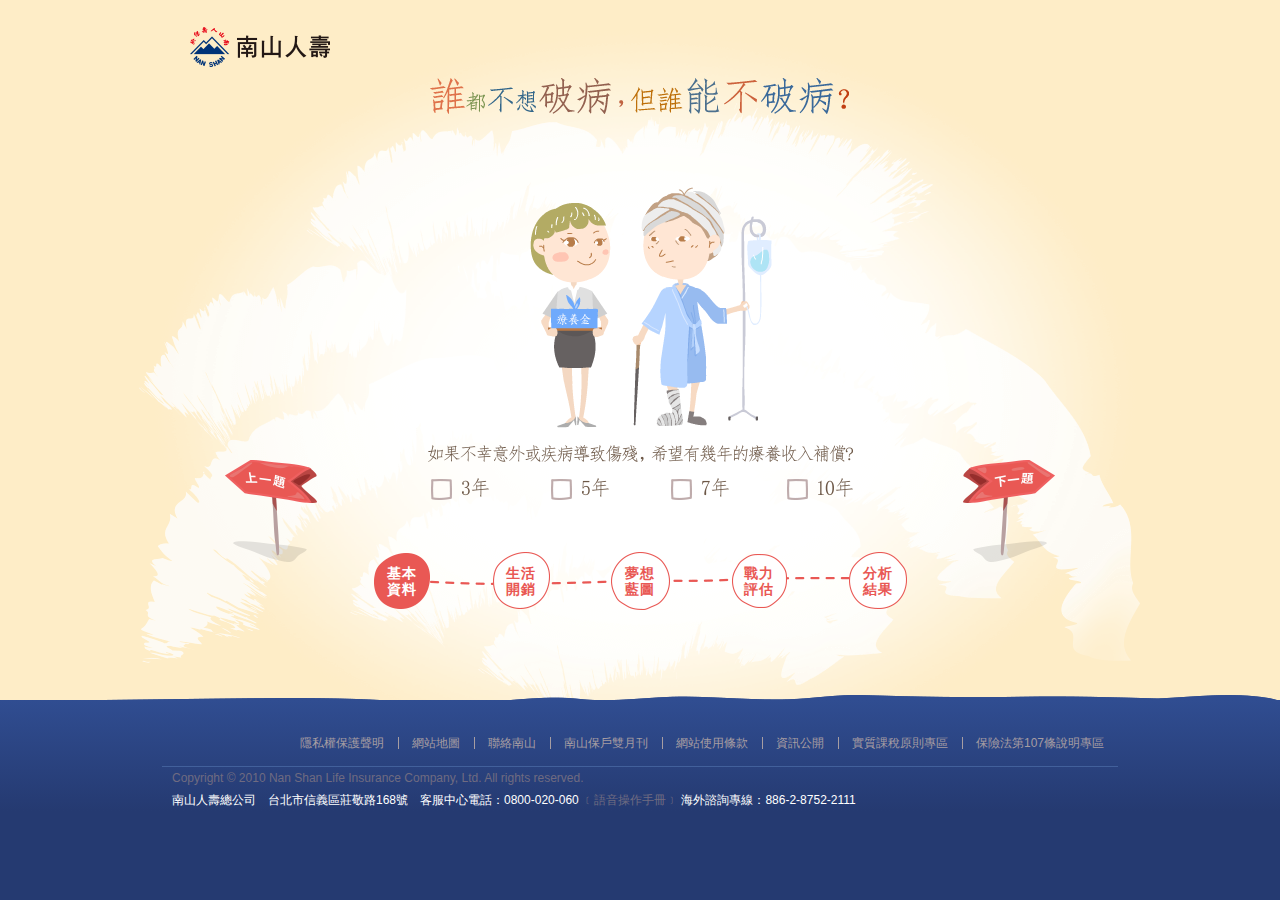
==== commit f13cdcf1: "fix Q8 & go on Q13" ====
--- a/Views/index.html
+++ b/Views/index.html
@@ -40,7 +40,7 @@
 				<i class="icon-flying-bird"></i>
 				<i class="icon-flying-bird reverse"></i>
 			</div>
-			<div class="l-content quest quest-12" data-quest="12">
+			<div class="l-content quest quest-13" data-quest="13">
 				<div class="stage cut-1">
 					<ul class="choice-list jq-transition" data-first="true" data-select="">
 						<li class="list">
@@ -401,10 +401,10 @@
 							</button>
 						</li>
 					</ul>
-					<div class="image-wrap" data-meta="">
-						<div class="patients">
-							<div class="function" data-selection="" data-reverse=""></div>
-						</div>
+					<div class="image-wrap">
+						<div class="agent-f"></div>
+						<div class="function" data-selection=""></div>
+						<div class="patients"></div>
 					</div>
 					<h2 class="quest-title hide-text">
 						<em>誰都不想破病，但誰能不破病？</em>
@@ -413,7 +413,44 @@
 						<em>如果不幸罹患重大疾病導致無法工作，幾年的療養收入補償最符合你的期待？</em>
 					</h3>
 				</div>
-				<div class="stage cut-14">
+				<div class="stage cut-13">
+					<ul class="choice-list jq-transition">
+						<li class="list">
+							<button class="btn-check jq-checkbox" data-meta="3y">
+								<em class="hide-text">3年</em>
+							</button>
+						</li>
+						<li class="list">
+							<button class="btn-check jq-checkbox" data-meta="5y">
+								<em class="hide-text">5年</em>
+							</button>
+						</li>
+						<li class="list">
+							<button class="btn-check jq-checkbox" data-meta="7y">
+								<em class="hide-text">7年</em>
+							</button>
+						</li>
+						<li class="list">
+							<button class="btn-check jq-checkbox" data-meta="10y">
+								<em class="hide-text">10年</em>
+							</button>
+						</li>
+					</ul>
+					<div class="image-wrap" data-meta="">
+						<div class="agent-f"></div>
+						<div class="function" data-selection="no-need"></div>
+						<div class="agent-m"></div>
+						<div class="envelopes" data-selection=""></div>
+						<div class="patients"></div>
+					</div>
+					<h2 class="quest-title hide-text">
+						<em>誰都不想破病，但誰能不破病？</em>
+					</h2>
+					<h3 class="sub-title hide-text">
+						<em>如果不幸意外或疾病導致傷殘，希望有幾年的療養收入補償?</em>
+					</h3>
+				</div>
+				<div class="stage cut-15">
 					<div class="image-wrap"></div>
 					<h2 class="quest-title hide-text">
 						<em>人生沒有夢想，跟鹹魚有什麼分別？但夢想不該只停在「想」 能夠實現的人早就捲起袖口做了這個小測驗（恭喜邁開第一步！）在每個階段，設定不同的目標 現在所做的每一分準備，都將為你擺脫鹹魚人生</em>
@@ -526,9 +563,10 @@
 		<img class="b-lazy" src="../Content/img/q10/ani-q10-best.png" alt="">
 		<img class="b-lazy" src="../Content/img/q11/ani-q11.png" alt="">
 		<img class="b-lazy" src="../Content/img/q12/ani-q12.png" alt="">
-		<img class="b-lazy" src="../Content/img/q12/ani-q12-base.png" alt="">
-		<img class="b-lazy" src="../Content/img/q12/ani-q12-wellness-compensation.png" alt="">
-		<img class="b-lazy" src="../Content/img/q14/ani-q14.png" alt="">
+		<img class="b-lazy" src="../Content/img/q12/ani-q12-money.png" alt="">
+		<img class="b-lazy" src="../Content/img/q12/ani-q12-agent-f.png" alt="">
+		<img class="b-lazy" src="../Content/img/q12/ani-q12-agent-m.png" alt="">
+		<img class="b-lazy" src="../Content/img/q15/ani-q15.png" alt="">
 	</div>
 </body>
 <script src="../Scripts/plugin/jquery/jquery.min.js?JS=20160216_01"></script>
--- a/Content/css/style.css
+++ b/Content/css/style.css
@@ -1 +1 @@
-﻿html,body,div,span,applet,object,iframe,h1,h2,h3,h4,h5,h6,p,blockquote,pre,a,abbr,acronym,address,big,cite,code,del,dfn,em,img,ins,kbd,q,s,samp,small,strike,strong,sub,sup,tt,var,b,u,i,center,dl,dt,dd,ol,ul,li,fieldset,form,label,legend,table,caption,tbody,tfoot,thead,tr,th,td,article,aside,canvas,details,embed,figure,figcaption,footer,header,hgroup,menu,nav,output,ruby,section,summary,time,mark,audio,video{margin:0;padding:0;border:0;font:inherit;font-size:100%;vertical-align:baseline}html{line-height:1}ol,ul{list-style:none}table{border-collapse:collapse;border-spacing:0}caption,th,td{text-align:left;font-weight:normal;vertical-align:middle}q,blockquote{quotes:none}q:before,q:after,blockquote:before,blockquote:after{content:"";content:none}a img{border:none}article,aside,details,figcaption,figure,footer,header,hgroup,main,menu,nav,section,summary{display:block}.b-cloak{display:none !important}.b-middle{font-size:0;max-height:100%}.b-middle:before{content:'';height:100%;display:inline-block;vertical-align:middle;*vertical-align:auto;*zoom:1;*display:inline}.b-middle>*{font-size:initial;zoom:1;display:inline-block;vertical-align:middle;*vertical-align:auto;*zoom:1;*display:inline}.b-clearfix:after{content:'';width:100%;height:0;clear:both;overflow:hidden;*zoom:1;display:block;vertical-align:middle}.b-lazy{display:none}.hide-text{position:relative;overflow:hidden;font-size:0;line-height:0;text-indent:200%;white-space:nowrap}.hide-text em{position:absolute;top:100%;left:100%}html,body{font:12px/1.6 Arial,"黑體","Heiti TC","微軟正黑體","Microsoft JhengHei";width:100%;min-height:100%;-webkit-text-size-adjust:none;-moz-text-size-adjust:none;-o-text-size-adjust:none;-ms-text-size-adjust:none;text-size-adjust:none}body{background:#253a71;overflow-x:hidden}button{margin:0;padding:0;font-family:Arial,"黑體","Heiti TC","微軟正黑體","Microsoft JhengHei";border:0;border-spacing:0;position:relative;background:none;outline:0;cursor:pointer;text-indent:0;z-index:1;text-rendering:auto;text-transform:none;speak:none;display:inline-block;-ms-touch-action:manipulation;touch-action:manipulation;-webkit-user-select:none;-moz-user-select:none;-ms-user-select:none;user-select:none}input{font-family:Arial,"黑體","Heiti TC","微軟正黑體","Microsoft JhengHei";-webkit-appearance:none;-moz-appearance:none;-ms-appearance:none;-o-appearance:none;appearance:none}a{margin:0;padding:0;font-family:Arial,"黑體","Heiti TC","微軟正黑體","Microsoft JhengHei";border:0;border-spacing:0;position:relative;background:none;outline:0;cursor:pointer;text-indent:0;z-index:1;text-rendering:auto;text-transform:none;speak:none;display:inline-block;-ms-touch-action:manipulation;touch-action:manipulation;-webkit-user-select:none;-moz-user-select:none;-ms-user-select:none;user-select:none;text-decoration:none;outline:0}a[href^="tel"],a[href^="TEL"]{cursor:text}a:hoevr{text-decoration:none}@media screen and (max-width: 998px){html,body{min-height:100%}html{overflow-x:hidden}}@media screen and (max-width: 739px){body{min-height:100vh;position:relative}html{overflow-x:hidden}}.l-body{position:relative;background:#feedc7 url('../img/bg-main.png?1464173817') center 30px no-repeat}.l-header{margin-left:-450px;width:900px;position:absolute;top:0;left:50%;z-index:1}.l-main{margin:0 auto;width:1000px;height:700px;position:relative}.l-main.is-index:before,.l-main.is-index:after{content:'';background:url('../img/bg-index.png?1467014384') 0 0 no-repeat;display:block;position:absolute;-moz-animation:wave-cloud 4s ease-in infinite;-webkit-animation:wave-cloud 4s ease-in infinite;animation:wave-cloud 4s ease-in infinite}.l-main.is-index:before{width:112px;height:420px;top:-210px;left:275px;-moz-animation-delay:-2s;-webkit-animation-delay:-2s;animation-delay:-2s}.l-main.is-index:after{background-position:-112px 0;width:126px;height:312px;top:-4px;left:165px;-moz-transform:rotate(5deg);-ms-transform:rotate(5deg);-webkit-transform:rotate(5deg);transform:rotate(5deg);-moz-transform-origin:top center;-ms-transform-origin:top center;-webkit-transform-origin:top center;transform-origin:top center}.l-main.is-index .index{opacity:1}.l-main.is-index .quest>*{display:none}.l-main.is-quest .quest{width:100%;height:100%;position:absolute;top:0;opacity:1}.l-main .l-content{opacity:0;-moz-transition:ease-in .5s all;-o-transition:ease-in .5s all;-webkit-transition:ease-in .5s all;transition:ease-in .5s all}.l-footer{background-image:url('[data-uri]');background-size:100%;background-image:-webkit-gradient(linear, 50% 0%, 50% 100%, color-stop(0%, #304d91),color-stop(100%, #253a71));background-image:-moz-linear-gradient(top, #304d91 0%,#253a71 100%);background-image:-webkit-linear-gradient(top, #304d91 0%,#253a71 100%);background-image:linear-gradient(to bottom, #304d91 0%,#253a71 100%)}.l-lightbox{background:rgba(0,0,0,0.55);position:fixed;top:0;bottom:0;left:0;right:0;opacity:0;z-index:-1;-moz-transition:ease-in .3s opacity;-o-transition:ease-in .3s opacity;-webkit-transition:ease-in .3s opacity;transition:ease-in .3s opacity}.l-lightbox.animation-op{opacity:1}.l-lightbox.is-show{z-index:10}.m-footer{margin:0 auto;padding:0 22px;width:1000px;position:relative;-moz-box-sizing:border-box;-webkit-box-sizing:border-box;box-sizing:border-box}.m-footer:before{content:'';margin-left:-533px;background:url('../img/footer-top.png?1464173820') 0 0 no-repeat;display:block;width:1170px;height:5px;position:absolute;top:-5px;left:50%}.m-footer .info-list{padding:34px 0 14px 0;border-bottom:1px solid #42609b;font-size:0;text-align:right}.m-footer .info-list .list{padding:0 14px;display:inline-block;position:relative;font-size:12px;line-height:1.5em}.m-footer .info-list .list:first-child:before{display:none}.m-footer .info-list .list:before{content:'';margin-top:-6px;background:#a69da2;display:block;width:1px;height:12px;position:absolute;top:50%;left:0}.m-footer .info-list .link{color:#a69da2}.m-footer .info-list .link:hover{text-decoration:underline}.m-footer .m-footer-bd{padding-left:10px;line-height:22px}.m-footer .copyright{color:#6f6b81}.m-footer .address{color:#fff}.m-footer .address .link{color:#6f6b81}.m-footer .address .link:hover{text-decoration:underline}.m-box{margin:-173px 0 0 -351px;background:#fff;width:702px;height:314px;position:absolute;top:50%;left:50%;border-right:1px solid #d9b8b8;border-left:1px solid #d9b8b8;-moz-box-sizing:border-box;-webkit-box-sizing:border-box;box-sizing:border-box}.m-box:before,.m-box:after{content:'';background:url('../img/bg-box.png?1467014387') 0 0 no-repeat;display:block;height:16px;position:absolute;top:-16px;left:-1px;right:-1px}.m-box:after{background-position:0 -16px;top:auto;bottom:-16px}.m-box-header .btn-close{background-position:-376px -32px;width:33px;top:-25px;right:-7px}.m-box-body{padding:0 50px;border-right:1px solid #f6eded;border-left:1px solid #f6eded;color:#4a7cad;font-size:14px;line-height:20px}.m-box-body .box-title{margin:12px auto 5px auto;background:url('../img/bg-box.png?1467014387') 0 -32px no-repeat;width:237px;height:34px;color:#fff;font-size:14px;letter-spacing:1px;line-height:33px;text-align:center}.m-box-body p{margin-top:20px}.m-box-footer .btn-close{background-position:-237px -32px;width:139px;bottom:-28px;right:66px;color:#e95854;font-size:14px;font-weight:bold;letter-spacing:1px}.btn-close{background:url('../img/bg-box.png?1467014387') no-repeat;height:33px;position:absolute}.logo{width:140px;height:40px;position:absolute;top:27px;left:0}.logo .link{background:url('../img/shared.png?1465269583') 0 0 no-repeat;display:block;width:100%;height:100%}.insurance-wrap{display:none;position:absolute;top:20px;right:0;font-size:14px;text-indent:18px}.insurance-wrap .wording{color:#e95854;font-weight:bold;line-height:27px}.insurance-wrap .cost{background:url('../img/shared.png?1465269583') -140px 0 no-repeat;display:block;width:166px;height:32px;position:relative;color:#fff;line-height:32px}.insurance-wrap .cost .dollar{position:relative;z-index:1;font-size:16px;letter-spacing:1px}.insurance-wrap .svg-icon{width:100%;height:100%;position:absolute;top:0;left:0}.index{height:100%;position:relative}.index:before{content:'';background:url('../img/bg-index.png?1467014384') -238px 0 no-repeat;display:block;width:372px;height:222px;position:absolute;top:345px;left:108px}.index:after{content:'';background:url('../img/index-ani.png?1464250623') -238px 0 no-repeat;display:block;width:200px;height:167px;position:absolute;top:300px;left:281px;-moz-animation:family-ani 7s steps(118, end) infinite;-webkit-animation:family-ani 7s steps(118, end) infinite;animation:family-ani 7s steps(118, end) infinite}.index .page-title{background:url('../img/bg-index.png?1467014384') -238px -222px no-repeat;display:block;width:454px;height:108px;position:absolute;top:200px;left:427px}.index .slogan{background:url('../img/bg-index.png?1467014384') -112px -330px no-repeat;display:block;width:224px;height:28px;position:absolute;top:380px;left:520px}.index .btn-area{margin-left:8px;position:absolute;top:498px;left:50%}.index .btn-area .btn-notify{margin-bottom:10px;background:url('../img/bg-index.png?1467014384') -112px -390px no-repeat;display:block;width:130px;height:17px}.index .btn-area .btn-check em{background:url('../img/bg-index.png?1467014384') -242px -390px no-repeat;display:inline-block;width:25px;height:15px}.index .btn-area .btn-check.disagree{margin-left:20px}.index .btn-area .btn-check.disagree em{background-position:-267px -390px;width:40px}.index .btn-start{display:block;width:124px;height:114px;position:absolute;top:428px;right:144px}.index .btn-start:before,.index .btn-start:after{content:'';background:url('../img/bg-index.png?1467014384') 0 0 no-repeat;display:block;position:absolute}.index .btn-start:before{background-position:-336px -330px;width:100%;height:86px;bottom:0;right:0}.index .btn-start:after{background-position:-610px 0;width:37px;height:37px;top:0;right:48px;-moz-animation:nod-head 8s steps(1, end) infinite;-webkit-animation:nod-head 8s steps(1, end) infinite;animation:nod-head 8s steps(1, end) infinite}.index .btn-start:hover{width:126px}.index .btn-start:hover:before{background-position:-460px -330px}.index .btn-start:hover:after{-moz-animation-play-state:paused;-webkit-animation-play-state:paused;animation-play-state:paused;-moz-transform:scale(-1, 1);-ms-transform:scale(-1, 1);-webkit-transform:scale(-1, 1);transform:scale(-1, 1)}.index .btn-start:hover ~ .icon-flying-bird{-moz-animation-play-state:paused;-webkit-animation-play-state:paused;animation-play-state:paused}.index .icon-flying-bird{display:block;width:45px;height:32px;position:absolute;top:335px;left:409px;-moz-animation:flying-move 8s linear infinite;-webkit-animation:flying-move 8s linear infinite;animation:flying-move 8s linear infinite}.index .icon-flying-bird.reverse{-moz-animation:flying-move-reverse 8s linear infinite;-webkit-animation:flying-move-reverse 8s linear infinite;animation:flying-move-reverse 8s linear infinite}.index .icon-flying-bird.reverse:before{background:url('../img/bg-index.png?1467014384') -202px -358px no-repeat;-moz-animation:wing-ani-reverse 0.4s steps(1, end) infinite;-webkit-animation:wing-ani-reverse 0.4s steps(1, end) infinite;animation:wing-ani-reverse 0.4s steps(1, end) infinite}.index .icon-flying-bird:before{content:'';background:url('../img/bg-index.png?1467014384') -112px -358px no-repeat;display:block;width:100%;height:100%;-moz-animation:wing-ani 0.4s steps(1, end) infinite;-webkit-animation:wing-ani 0.4s steps(1, end) infinite;animation:wing-ani 0.4s steps(1, end) infinite}.stage{display:none}.quest-title{margin-left:-17px;background:url(../img/bg-exams.png) 0 0 no-repeat;display:block;width:0;position:absolute;top:78px;left:50%}.btn-check:before{content:'';margin-right:7px;background:url('../img/shared.png?1465269583') -306px 0 no-repeat;display:inline-block;width:21px;height:21px}.btn-check.is-checked:after{content:'';background:url('../img/checked.png?1464173819') 0 0 no-repeat;display:block;width:34px;height:20px;position:absolute;bottom:7px;left:-5px;z-index:1;-moz-animation:btn-checked 0.2s steps(3, end) forwards;-webkit-animation:btn-checked 0.2s steps(3, end) forwards;animation:btn-checked 0.2s steps(3, end) forwards}.choice-list{height:100%;font-size:0}.choice-list .list{display:inline-block;width:50%;height:100%;text-align:center;-moz-box-sizing:border-box;-webkit-box-sizing:border-box;box-sizing:border-box}.choice-list .list:first-child .btn-check{margin-right:142px;right:50%}.choice-list .list:last-child .btn-check{margin-left:142px;left:50%}.choice-list .list .btn-check{position:absolute;bottom:190px;overflow:visible;-moz-transition:ease-in .3s all;-o-transition:ease-in .3s all;-webkit-transition:ease-in .3s all;transition:ease-in .3s all}.choice-list .list .btn-check em{background:url(../img/bg-exams.png) 0 0 no-repeat;display:inline-block;height:21px}.choice-list .list .btn-check .svg-icon{display:inline-block;width:21px;height:21px}.girl,.boy{display:block;position:absolute}.girl{background:url('../img/girl.png?1464596218') -151px 0 no-repeat}.boy{background:url('../img/boy.png?1463568812') -148px 0 no-repeat}.quest-1 .cut-1{display:block;height:100%}.quest-2 .cut-2{display:block;height:100%}.quest-3 .cut-3{display:block;height:100%}.quest-4 .cut-4{display:block;height:100%}.quest-5 .cut-5{display:block;height:100%}.quest-6 .cut-6{display:block;height:100%}.quest-7 .cut-7{display:block;height:100%}.quest-8 .cut-8{display:block;height:100%}.quest-9 .cut-9{display:block;height:100%}.quest-10 .cut-10{display:block;height:100%}.quest-11 .cut-11{display:block;height:100%}.quest-12 .cut-12{display:block;height:100%}.quest-13 .cut-13{display:block;height:100%}.quest-14 .cut-14{display:block;height:100%}.quest-15 .cut-15{display:block;height:100%}.quest-16 .cut-16{display:block;height:100%}.quest-17 .cut-17{display:block;height:100%}.quest-18 .cut-18{display:block;height:100%}.quest-19 .cut-19{display:block;height:100%}.quest-20 .cut-20{display:block;height:100%}.quest-1 .quest-title{margin-left:-83px;height:38px;-moz-animation:q1-title 0.7s linear forwards;-webkit-animation:q1-title 0.7s linear forwards;animation:q1-title 0.7s linear forwards}.quest-1 .choice-list .list em{width:20px}.quest-1 .choice-list .list:first-child .btn-check em{background-position:-166px 0}.quest-1 .choice-list .list:first-child .btn-check.is-checked ~ .image-wrap{-moz-animation:bow-girl 0.3s steps(11, start) forwards;-webkit-animation:bow-girl 0.3s steps(11, start) forwards;animation:bow-girl 0.3s steps(11, start) forwards}.quest-1 .choice-list .list:first-child .btn-check.ani-reverse ~ .image-wrap{-moz-animation:reverse-girl 0.3s steps(11, start) forwards;-webkit-animation:reverse-girl 0.3s steps(11, start) forwards;animation:reverse-girl 0.3s steps(11, start) forwards}.quest-1 .choice-list .list:last-child .btn-check:before{background-position:-327px 0}.quest-1 .choice-list .list:last-child .btn-check em{background-position:-185px 0}.quest-1 .choice-list .list:last-child .btn-check.is-checked ~ .image-wrap{-moz-animation:bow-boy 0.3s steps(6, start) forwards;-webkit-animation:bow-boy 0.3s steps(6, start) forwards;animation:bow-boy 0.3s steps(6, start) forwards}.quest-1 .choice-list .list:last-child .btn-check.ani-reverse ~ .image-wrap{-moz-animation:reverse-boy 0.3s steps(6, start) forwards;-webkit-animation:reverse-boy 0.3s steps(6, start) forwards;animation:reverse-boy 0.3s steps(6, start) forwards}.quest-1 .choice-list[class^="chosen-"] ~ .quest-title,.quest-1 .choice-list[class^="chosen-"] .btn-check,.quest-1 .choice-list[class*=" chosen-"] ~ .quest-title,.quest-1 .choice-list[class*=" chosen-"] .btn-check{opacity:0}.quest-1 .choice-list.chosen-girl .girl{-moz-animation:transition-girl 0.3s steps(11, start) forwards !important;-webkit-animation:transition-girl 0.3s steps(11, start) forwards !important;animation:transition-girl 0.3s steps(11, start) forwards !important}.quest-1 .choice-list.chosen-girl .boy{background:url(../img/boy-door.png) 0 0 no-repeat;width:335px;height:309px;top:179px;right:143px;-moz-animation:flipout-door 1.5s steps(29, start) forwards;-webkit-animation:flipout-door 1.5s steps(29, start) forwards;animation:flipout-door 1.5s steps(29, start) forwards}.quest-1 .choice-list.chosen-boy .girl{background:url(../img/girl-door.png) 0 0 no-repeat;width:335px;height:309px;top:179px;left:184px;-moz-animation:flipout-door 1.5s steps(29, start) forwards;-webkit-animation:flipout-door 1.5s steps(29, start) forwards;animation:flipout-door 1.5s steps(29, start) forwards}.quest-1 .girl{width:151px;height:242px;top:230px;left:250px;-moz-animation:wink-girl 5s steps(1, start) infinite;-webkit-animation:wink-girl 5s steps(1, start) infinite;animation:wink-girl 5s steps(1, start) infinite}.quest-1 .boy{width:148px;height:242px;top:226px;right:260px;-moz-animation:wink-boy 5s 0.5s steps(1, start) infinite;-webkit-animation:wink-boy 5s 0.5s steps(1, start) infinite;animation:wink-boy 5s 0.5s steps(1, start) infinite}.quest-1 .btn-prev{top:-120px}.quest-2 .quest-title{margin-left:-83px;background-position:0 -38px;height:38px;-moz-animation:q2-title 1.5s linear forwards;-webkit-animation:q2-title 1.5s linear forwards;animation:q2-title 1.5s linear forwards}.quest-2 .choice-list{width:100%;position:absolute}.quest-2 .choice-list:before{content:'';display:block;position:absolute;top:50%;left:50%}.quest-2 .choice-list .list em{width:39px;height:21px}.quest-2 .choice-list .list:first-child .btn-check em{background-position:-166px -21px}.quest-2 .choice-list .list:last-child .btn-check:before{background-position:-327px 0}.quest-2 .choice-list .list:last-child .btn-check em{background-position:-166px -42px}.quest-2 .choice-list.chosen-girl:before{margin:-171px 0 0 -237px;background:url(../img/q2/ani-q2-girl.png) 0 -7272px no-repeat;width:595px;height:303px}.quest-2 .choice-list.chosen-girl[data-first="true"]:before{background-position:0 0;-moz-animation:q2-girl 1.4s steps(24, end) forwards;-webkit-animation:q2-girl 1.4s steps(24, end) forwards;animation:q2-girl 1.4s steps(24, end) forwards}.quest-2 .choice-list.chosen-girl[data-select="single"]{-moz-animation-duration:1.4s;-webkit-animation-duration:1.4s;animation-duration:1.4s;-moz-animation-delay:0.5s;-webkit-animation-delay:0.5s;animation-delay:0.5s}.quest-2 .choice-list.chosen-girl[data-select="single"]:before{margin:-242px 0 0 -247px;background-position:-595px 0;width:566px;height:374px;-moz-animation:q2-girl-single 1.4s 0.5s steps(17, end) forwards;-webkit-animation:q2-girl-single 1.4s 0.5s steps(17, end) forwards;animation:q2-girl-single 1.4s 0.5s steps(17, end) forwards}.quest-2 .choice-list.chosen-girl[data-reverse="single"]{-moz-animation-duration:1.4s;-webkit-animation-duration:1.4s;animation-duration:1.4s;-moz-animation-delay:0.5s;-webkit-animation-delay:0.5s;animation-delay:0.5s}.quest-2 .choice-list.chosen-girl[data-reverse="single"]:before{margin:-242px 0 0 -247px;background-position:-595px -6358px;width:566px;height:374px;-moz-animation:q2-girl-single-reverse 1.4s 0.5s steps(17, end) forwards;-webkit-animation:q2-girl-single-reverse 1.4s 0.5s steps(17, end) forwards;animation:q2-girl-single-reverse 1.4s 0.5s steps(17, end) forwards}.quest-2 .choice-list.chosen-girl[data-select="merried"]{-moz-animation-duration:3.5s;-webkit-animation-duration:3.5s;animation-duration:3.5s;-moz-animation-delay:0;-webkit-animation-delay:0;animation-delay:0}.quest-2 .choice-list.chosen-girl[data-select="merried"]:before{margin:-168px 0 0 -255px;background-position:-1161px 0;width:508px;height:298px;-moz-animation:q2-girl-merried 3.5s steps(61, end) forwards;-webkit-animation:q2-girl-merried 3.5s steps(61, end) forwards;animation:q2-girl-merried 3.5s steps(61, end) forwards}.quest-2 .choice-list.chosen-girl[data-reverse="merried"]{-moz-animation-duration:3.5s;-webkit-animation-duration:3.5s;animation-duration:3.5s;-moz-animation-delay:0;-webkit-animation-delay:0;animation-delay:0}.quest-2 .choice-list.chosen-girl[data-reverse="merried"]:before{margin:-168px 0 0 -255px;background-position:-1161px -18178px;width:508px;height:298px;-moz-animation:q2-girl-merried-reverse 3.5s steps(61, end) forwards;-webkit-animation:q2-girl-merried-reverse 3.5s steps(61, end) forwards;animation:q2-girl-merried-reverse 3.5s steps(61, end) forwards}.quest-2 .choice-list.chosen-boy:before{margin:-171px 0 0 -316px;background:url(../img/q2/ani-q2-boy.png) 0 -6363px no-repeat;width:512px;height:303px}.quest-2 .choice-list.chosen-boy[data-first="true"]:before{background-position:0 0;-moz-animation:q2-boy 1.4s 0.5s steps(21, end) forwards;-webkit-animation:q2-boy 1.4s 0.5s steps(21, end) forwards;animation:q2-boy 1.4s 0.5s steps(21, end) forwards}.quest-2 .choice-list.chosen-boy[data-select="single"]{-moz-animation-duration:1.7s;-webkit-animation-duration:1.7s;animation-duration:1.7s;-moz-animation-delay:0.5s;-webkit-animation-delay:0.5s;animation-delay:0.5s}.quest-2 .choice-list.chosen-boy[data-select="single"]:before{margin:-171px 0 0 -317px;background-position:-512px 0;width:614px;height:303px;-moz-animation:q2-boy-single 1.7s 0.5s steps(29, end) forwards;-webkit-animation:q2-boy-single 1.7s 0.5s steps(29, end) forwards;animation:q2-boy-single 1.7s 0.5s steps(29, end) forwards}.quest-2 .choice-list.chosen-boy[data-reverse="single"]{-moz-animation-duration:1.7s;-webkit-animation-duration:1.7s;animation-duration:1.7s;-moz-animation-delay:0.5s;-webkit-animation-delay:0.5s;animation-delay:0.5s}.quest-2 .choice-list.chosen-boy[data-reverse="single"]:before{margin:-171px 0 0 -317px;background-position:-512px -8787px;width:614px;height:303px;-moz-animation:q2-boy-single-reverse 1.7s 0.5s steps(29, end) forwards;-webkit-animation:q2-boy-single-reverse 1.7s 0.5s steps(29, end) forwards;animation:q2-boy-single-reverse 1.7s 0.5s steps(29, end) forwards}.quest-2 .choice-list.chosen-boy[data-select="merried"]{-moz-animation-duration:2.7s;-webkit-animation-duration:2.7s;animation-duration:2.7s;-moz-animation-delay:0;-webkit-animation-delay:0;animation-delay:0}.quest-2 .choice-list.chosen-boy[data-select="merried"]:before{margin:-170px 0 0 -271px;background-position:-1126px 0;width:509px;height:298px;-moz-animation:q2-boy-merried 2.7s steps(49, end) forwards;-webkit-animation:q2-boy-merried 2.7s steps(49, end) forwards;animation:q2-boy-merried 2.7s steps(49, end) forwards}.quest-2 .choice-list.chosen-boy[data-reverse="merried"]{-moz-animation-duration:2.7s;-webkit-animation-duration:2.7s;animation-duration:2.7s;-moz-animation-delay:0;-webkit-animation-delay:0;animation-delay:0}.quest-2 .choice-list.chosen-boy[data-reverse="merried"]:before{margin:-170px 0 0 -271px;background-position:-1126px -14602px;width:509px;height:298px;-moz-animation:q2-boy-merried-reverse 2.7s steps(49, end) forwards;-webkit-animation:q2-boy-merried-reverse 2.7s steps(49, end) forwards;animation:q2-boy-merried-reverse 2.7s steps(49, end) forwards}.quest-2 .choice-list[class^="chosen-"] .btn-check>*,.quest-2 .choice-list[class*=" chosen-"] .btn-check>*{-moz-animation:q2-btn-check 0.3s linear forwards;-webkit-animation:q2-btn-check 0.3s linear forwards;animation:q2-btn-check 0.3s linear forwards}.quest-3 .quest-title{margin-left:-80px;background-position:0 -76px;width:0;height:37px;top:78px;-moz-animation:q3-title 1.2s 0.1s linear forwards;-webkit-animation:q3-title 1.2s 0.1s linear forwards;animation:q3-title 1.2s 0.1s linear forwards}.quest-3 .image-wrap{position:absolute;left:50%}.quest-3 .chosen-girl .image-wrap{margin-left:-75px;background:url(../img/q3/ani-q3-girl.png) 0 0 no-repeat;width:151px;height:524px;bottom:230px}.quest-3 .chosen-girl .image-wrap[data-age="y-t-o"]{-moz-animation:q3-girl-y-t-o 2.6s steps(49, end) forwards;-webkit-animation:q3-girl-y-t-o 2.6s steps(49, end) forwards;animation:q3-girl-y-t-o 2.6s steps(49, end) forwards}.quest-3 .chosen-girl .image-wrap[data-age="m-t-o"]{-moz-animation:q3-girl-m-t-o 1.3s steps(25, end) forwards;-webkit-animation:q3-girl-m-t-o 1.3s steps(25, end) forwards;animation:q3-girl-m-t-o 1.3s steps(25, end) forwards}.quest-3 .chosen-girl .image-wrap[data-age="c-t-o"]{-moz-animation:q3-girl-c-t-o 1.3s steps(25, end) forwards;-webkit-animation:q3-girl-c-t-o 1.3s steps(25, end) forwards;animation:q3-girl-c-t-o 1.3s steps(25, end) forwards}.quest-3 .chosen-girl .image-wrap[data-age="y-t-m"]{-moz-animation:q3-girl-y-t-m 1.3s steps(24, end) forwards;-webkit-animation:q3-girl-y-t-m 1.3s steps(24, end) forwards;animation:q3-girl-y-t-m 1.3s steps(24, end) forwards}.quest-3 .chosen-girl .image-wrap[data-age="o-t-m"]{-moz-animation:q3-girl-o-t-m 1.3s steps(25, end) forwards;-webkit-animation:q3-girl-o-t-m 1.3s steps(25, end) forwards;animation:q3-girl-o-t-m 1.3s steps(25, end) forwards}.quest-3 .chosen-girl .image-wrap[data-age="c-t-m"]{-moz-animation:q3-girl-c-t-m 2.6s steps(50, end) forwards;-webkit-animation:q3-girl-c-t-m 2.6s steps(50, end) forwards;animation:q3-girl-c-t-m 2.6s steps(50, end) forwards}.quest-3 .chosen-girl .image-wrap[data-age="o-t-y"]{-moz-animation:q3-girl-o-t-y 2.6s steps(49, end) forwards;-webkit-animation:q3-girl-o-t-y 2.6s steps(49, end) forwards;animation:q3-girl-o-t-y 2.6s steps(49, end) forwards}.quest-3 .chosen-girl .image-wrap[data-age="m-t-y"]{-moz-animation:q3-girl-m-t-y 1.3s steps(24, end) forwards;-webkit-animation:q3-girl-m-t-y 1.3s steps(24, end) forwards;animation:q3-girl-m-t-y 1.3s steps(24, end) forwards}.quest-3 .chosen-girl .image-wrap[data-age="c-t-y"]{-moz-animation:q3-girl-c-t-y 3.9s steps(74, end) forwards;-webkit-animation:q3-girl-c-t-y 3.9s steps(74, end) forwards;animation:q3-girl-c-t-y 3.9s steps(74, end) forwards}.quest-3 .chosen-girl .image-wrap[data-age="y-t-c"]{-moz-animation:q3-girl-y-t-c 3.9s steps(74, end) forwards;-webkit-animation:q3-girl-y-t-c 3.9s steps(74, end) forwards;animation:q3-girl-y-t-c 3.9s steps(74, end) forwards}.quest-3 .chosen-girl .image-wrap[data-age="m-t-c"]{-moz-animation:q3-girl-m-t-c 2.6s steps(50, end) forwards;-webkit-animation:q3-girl-m-t-c 2.6s steps(50, end) forwards;animation:q3-girl-m-t-c 2.6s steps(50, end) forwards}.quest-3 .chosen-girl .image-wrap[data-age="o-t-c"]{-moz-animation:q3-girl-o-t-c 1.3s steps(25, end) forwards;-webkit-animation:q3-girl-o-t-c 1.3s steps(25, end) forwards;animation:q3-girl-o-t-c 1.3s steps(25, end) forwards}.quest-3 .chosen-boy .image-wrap{margin-left:-76px;background:url(../img/q3/ani-q3-boy.png) 0 0 no-repeat;width:153px;height:537px;bottom:215px}.quest-3 .chosen-boy .image-wrap[data-age="y-t-o"]{-moz-animation:q3-boy-y-t-o 2.8s steps(50, end) forwards;-webkit-animation:q3-boy-y-t-o 2.8s steps(50, end) forwards;animation:q3-boy-y-t-o 2.8s steps(50, end) forwards}.quest-3 .chosen-boy .image-wrap[data-age="m-t-o"]{-moz-animation:q3-boy-m-t-o 1.4s steps(25, end) forwards;-webkit-animation:q3-boy-m-t-o 1.4s steps(25, end) forwards;animation:q3-boy-m-t-o 1.4s steps(25, end) forwards}.quest-3 .chosen-boy .image-wrap[data-age="c-t-o"]{-moz-animation:q3-boy-c-t-o 1.4s steps(25, end) forwards;-webkit-animation:q3-boy-c-t-o 1.4s steps(25, end) forwards;animation:q3-boy-c-t-o 1.4s steps(25, end) forwards}.quest-3 .chosen-boy .image-wrap[data-age="y-t-m"]{-moz-animation:q3-boy-y-t-m 1.4s steps(25, end) forwards;-webkit-animation:q3-boy-y-t-m 1.4s steps(25, end) forwards;animation:q3-boy-y-t-m 1.4s steps(25, end) forwards}.quest-3 .chosen-boy .image-wrap[data-age="o-t-m"]{-moz-animation:q3-boy-o-t-m 1.4s steps(25, end) forwards;-webkit-animation:q3-boy-o-t-m 1.4s steps(25, end) forwards;animation:q3-boy-o-t-m 1.4s steps(25, end) forwards}.quest-3 .chosen-boy .image-wrap[data-age="c-t-m"]{-moz-animation:q3-boy-c-t-m 2.8s steps(50, end) forwards;-webkit-animation:q3-boy-c-t-m 2.8s steps(50, end) forwards;animation:q3-boy-c-t-m 2.8s steps(50, end) forwards}.quest-3 .chosen-boy .image-wrap[data-age="o-t-y"]{-moz-animation:q3-boy-o-t-y 2.8s steps(50, end) forwards;-webkit-animation:q3-boy-o-t-y 2.8s steps(50, end) forwards;animation:q3-boy-o-t-y 2.8s steps(50, end) forwards}.quest-3 .chosen-boy .image-wrap[data-age="m-t-y"]{-moz-animation:q3-boy-m-t-y 1.4s steps(25, end) forwards;-webkit-animation:q3-boy-m-t-y 1.4s steps(25, end) forwards;animation:q3-boy-m-t-y 1.4s steps(25, end) forwards}.quest-3 .chosen-boy .image-wrap[data-age="c-t-y"]{-moz-animation:q3-boy-c-t-y 4.2s steps(75, end) forwards;-webkit-animation:q3-boy-c-t-y 4.2s steps(75, end) forwards;animation:q3-boy-c-t-y 4.2s steps(75, end) forwards}.quest-3 .chosen-boy .image-wrap[data-age="y-t-c"]{-moz-animation:q3-boy-y-t-c 4.2s steps(75, end) forwards;-webkit-animation:q3-boy-y-t-c 4.2s steps(75, end) forwards;animation:q3-boy-y-t-c 4.2s steps(75, end) forwards}.quest-3 .chosen-boy .image-wrap[data-age="m-t-c"]{-moz-animation:q3-boy-m-t-c 2.8s steps(50, end) forwards;-webkit-animation:q3-boy-m-t-c 2.8s steps(50, end) forwards;animation:q3-boy-m-t-c 2.8s steps(50, end) forwards}.quest-3 .chosen-boy .image-wrap[data-age="o-t-c"]{-moz-animation:q3-boy-o-t-c 1.4s steps(25, end) forwards;-webkit-animation:q3-boy-o-t-c 1.4s steps(25, end) forwards;animation:q3-boy-o-t-c 1.4s steps(25, end) forwards}.quest-3 .range-slider{margin-left:-227px;width:476px;height:56px;position:absolute;bottom:180px;left:50%}.quest-3 .range-slider .irs-max:after{content:'歲'}.quest-4 .quest-title{margin-left:-100px;background-position:0 -113px;height:37px;-moz-animation:q4-title 0.9s linear forwards;-webkit-animation:q4-title 0.9s linear forwards;animation:q4-title 0.9s linear forwards}.quest-4 .kids-selector{margin-left:-302px;width:620px;position:absolute;bottom:164px;left:50%;z-index:2;font-size:0;text-align:center}.quest-4 .kids-selector .list{padding:0 3px;display:inline-block;width:148px;height:35px;position:relative;vertical-align:bottom;z-index:1;line-height:35px;text-align:left}.quest-4 .kids-selector .list .tag{margin-left:-9px;background:url(../img/bg-slider.png) 0 -52px no-repeat;display:block;width:18px;height:22px;position:absolute;top:-22px;left:50%}.quest-4 .kids-selector .list .tag.tag-1{-moz-animation:q4-tag-1 1s steps(18, end) forwards;-webkit-animation:q4-tag-1 1s steps(18, end) forwards;animation:q4-tag-1 1s steps(18, end) forwards}.quest-4 .kids-selector .list .tag.tag-2{-moz-animation:q4-tag-2 1s steps(18, end) forwards;-webkit-animation:q4-tag-2 1s steps(18, end) forwards;animation:q4-tag-2 1s steps(18, end) forwards}.quest-4 .kids-selector .list .tag.tag-3{-moz-animation:q4-tag-3 1s steps(18, end) forwards;-webkit-animation:q4-tag-3 1s steps(18, end) forwards;animation:q4-tag-3 1s steps(18, end) forwards}.quest-4 .kids-selector .list .desc{background:url(../img/bg-exams.png) no-repeat;display:inline-block;width:85px;height:18px;vertical-align:bottom}.quest-4 .kids-selector .list .btn-check{vertical-align:bottom}.quest-4 .kids-selector .list .btn-check:before{margin:0 auto;vertical-align:bottom}.quest-4 .kids-selector .list:nth-child(1) .desc{background-position:-205px 0px}.quest-4 .kids-selector .list:nth-child(2) .desc{background-position:-205px -18px}.quest-4 .kids-selector .list:nth-child(3) .desc{background-position:-205px -36px}.quest-4 .kids-selector .list:nth-child(4) .desc{background-position:-205px -54px}.quest-4 .kids-selector .list:nth-child(5) .desc{background-position:-205px -72px}.quest-4 .kids-selector .list:nth-child(6) .desc{background-position:-205px -90px}.quest-4 .kids-selector .list:nth-child(7) .desc{background-position:-205px -108px}.quest-4 .kids-selector .list:nth-child(8) .desc{background-position:-205px -126px}.quest-4 .kids-pool{margin:0 auto;width:560px;height:464px;position:relative}.quest-4 .kids-pool ul{width:100%;height:100%;position:absolute;z-index:0}.quest-4 .kids-pool .doll{display:none;position:absolute;bottom:0;z-index:5}.quest-4 .kids-pool .doll:nth-child(2){z-index:4;-moz-animation-delay:.3s !important;-webkit-animation-delay:.3s !important;animation-delay:.3s !important}.quest-4 .kids-pool .doll:nth-child(3){z-index:3;-moz-animation-delay:.6s !important;-webkit-animation-delay:.6s !important;animation-delay:.6s !important}.quest-4 .kids-pool .doll:nth-child(4){z-index:2;-moz-animation-delay:.9s !important;-webkit-animation-delay:.9s !important;animation-delay:.9s !important}.quest-4 .kids-pool .doll:nth-child(5){z-index:1;-moz-animation-delay:1.2s !important;-webkit-animation-delay:1.2s !important;animation-delay:1.2s !important}.quest-4 .kids-pool .doll.is-show{display:block}.quest-4 .kids-pool .institute .doll{background:url(../img/q4/ani-q4-institute.png) 0 0 no-repeat;width:183px;height:743px;left:50%;-moz-animation:q4-institute 0.7s steps(14, end) forwards;-webkit-animation:q4-institute 0.7s steps(14, end) forwards;animation:q4-institute 0.7s steps(14, end) forwards}.quest-4 .kids-pool .institute .doll:first-child{margin-left:-73px}.quest-4 .kids-pool .institute .doll:nth-child(2){margin-left:-22px;z-index:5}.quest-4 .kids-pool .institute .doll:nth-child(3){margin-left:-124px}.quest-4 .kids-pool .institute .doll:nth-child(4){margin-left:29px;z-index:5}.quest-4 .kids-pool .institute .doll:nth-child(5){margin-left:-175px}.quest-4 .kids-pool .institute .doll.ani-reverse{background-position:-2745px 0;-moz-animation:q4-institute-reverse 0.7s steps(12, end) forwards;-webkit-animation:q4-institute-reverse 0.7s steps(12, end) forwards;animation:q4-institute-reverse 0.7s steps(12, end) forwards}.quest-4 .kids-pool .collage .doll{background:url(../img/q4/ani-q4-collage.png) 0 0 no-repeat;width:129px;height:711px;bottom:-9px;left:50%;-moz-animation:q4-collage 1.5s steps(27, end) forwards;-webkit-animation:q4-collage 1.5s steps(27, end) forwards;animation:q4-collage 1.5s steps(27, end) forwards}.quest-4 .kids-pool .collage .doll:first-child{margin-left:60px}.quest-4 .kids-pool .collage .doll:nth-child(2){margin-left:110px}.quest-4 .kids-pool .collage .doll:nth-child(3){margin-left:10px;z-index:5}.quest-4 .kids-pool .collage .doll:nth-child(4){margin-left:160px}.quest-4 .kids-pool .collage .doll:nth-child(5){margin-left:-40px;z-index:5}.quest-4 .kids-pool .collage .doll.ani-reverse{background-position:-3612px 0;-moz-animation:q4-collage-reverse 0.7s steps(12, end) forwards;-webkit-animation:q4-collage-reverse 0.7s steps(12, end) forwards;animation:q4-collage-reverse 0.7s steps(12, end) forwards}.quest-4 .kids-pool .seniorHigh .doll{background:url(../img/q4/ani-q4-seniorHigh.png) 0 0 no-repeat;width:202px;height:707px;left:50%;-moz-animation:q4-seniorHigh 1s steps(18, end) forwards;-webkit-animation:q4-seniorHigh 1s steps(18, end) forwards;animation:q4-seniorHigh 1s steps(18, end) forwards}.quest-4 .kids-pool .seniorHigh .doll:first-child{margin-left:-175px}.quest-4 .kids-pool .seniorHigh .doll:nth-child(2){margin-left:-115px;z-index:5}.quest-4 .kids-pool .seniorHigh .doll:nth-child(3){margin-left:-235px}.quest-4 .kids-pool .seniorHigh .doll:nth-child(4){margin-left:-55px;z-index:5}.quest-4 .kids-pool .seniorHigh .doll:nth-child(5){margin-left:-295px}.quest-4 .kids-pool .seniorHigh .doll.ani-reverse{background-position:-3838px 0;-moz-animation:q4-seniorHigh-reverse 0.6s steps(11, end) forwards;-webkit-animation:q4-seniorHigh-reverse 0.6s steps(11, end) forwards;animation:q4-seniorHigh-reverse 0.6s steps(11, end) forwards}.quest-4 .kids-pool .juniorHigh .doll{background:url(../img/q4/ani-q4-juniorHigh.png) 0 0 no-repeat;width:169px;height:723px;bottom:-16px;left:50%;-moz-animation:q4-juniorHigh 0.8s steps(14, end) forwards;-webkit-animation:q4-juniorHigh 0.8s steps(14, end) forwards;animation:q4-juniorHigh 0.8s steps(14, end) forwards}.quest-4 .kids-pool .juniorHigh .doll:first-child{margin-left:-26px}.quest-4 .kids-pool .juniorHigh .doll:nth-child(2){margin-left:-74px;z-index:5}.quest-4 .kids-pool .juniorHigh .doll:nth-child(3){margin-left:22px}.quest-4 .kids-pool .juniorHigh .doll:nth-child(4){margin-left:70px}.quest-4 .kids-pool .juniorHigh .doll:nth-child(5){margin-left:118px}.quest-4 .kids-pool .juniorHigh .doll.ani-reverse{background-position:-2535px 0;-moz-animation:q4-juniorHigh-reverse 0.7s steps(13, end) forwards;-webkit-animation:q4-juniorHigh-reverse 0.7s steps(13, end) forwards;animation:q4-juniorHigh-reverse 0.7s steps(13, end) forwards}.quest-4 .kids-pool .elementary .doll{background:url(../img/q4/ani-q4-elementary.png) 0 0 no-repeat;width:132px;height:662px;left:50%;-moz-animation:q4-elementary 1.1s steps(19, end) forwards;-webkit-animation:q4-elementary 1.1s steps(19, end) forwards;animation:q4-elementary 1.1s steps(19, end) forwards}.quest-4 .kids-pool .elementary .doll:first-child{margin-left:-116px}.quest-4 .kids-pool .elementary .doll:nth-child(2){margin-left:-162px;z-index:5}.quest-4 .kids-pool .elementary .doll:nth-child(3){margin-left:-72px}.quest-4 .kids-pool .elementary .doll:nth-child(4){margin-left:-208px;z-index:5}.quest-4 .kids-pool .elementary .doll:nth-child(5){margin-left:-254px;z-index:5}.quest-4 .kids-pool .elementary .doll.ani-reverse{background-position:-2640px 0;-moz-animation:q4-elementary-reverse 0.7s steps(12, end) forwards;-webkit-animation:q4-elementary-reverse 0.7s steps(12, end) forwards;animation:q4-elementary-reverse 0.7s steps(12, end) forwards}.quest-4 .kids-pool .kindergarten .doll{background:url(../img/q4/ani-q4-kindergarten.png) 0 0 no-repeat;width:91px;height:613px;left:50%;-moz-animation:q4-kindergarten 2.4s steps(44, end) forwards;-webkit-animation:q4-kindergarten 2.4s steps(44, end) forwards;animation:q4-kindergarten 2.4s steps(44, end) forwards}.quest-4 .kids-pool .kindergarten .doll:first-child{margin-left:-18px}.quest-4 .kids-pool .kindergarten .doll:nth-child(2){margin-left:-62px}.quest-4 .kids-pool .kindergarten .doll:nth-child(3){margin-left:28px}.quest-4 .kids-pool .kindergarten .doll:nth-child(4){margin-left:-106px}.quest-4 .kids-pool .kindergarten .doll:nth-child(5){margin-left:74px}.quest-4 .kids-pool .kindergarten .doll.ani-reverse{background-position:-4095px 0;-moz-animation:q4-kindergarten-reverse 0.7s steps(12, end) forwards;-webkit-animation:q4-kindergarten-reverse 0.7s steps(12, end) forwards;animation:q4-kindergarten-reverse 0.7s steps(12, end) forwards}.quest-4 .kids-pool .baby .doll{background:url(../img/q4/ani-q4-baby.png) 0 0 no-repeat;width:93px;height:572px;left:50%;-moz-animation:q4-baby 2.3s steps(41, end) forwards;-webkit-animation:q4-baby 2.3s steps(41, end) forwards;animation:q4-baby 2.3s steps(41, end) forwards}.quest-4 .kids-pool .baby .doll:first-child{margin-left:-66px}.quest-4 .kids-pool .baby .doll:nth-child(2){margin-left:-110px}.quest-4 .kids-pool .baby .doll:nth-child(3){margin-left:-20px}.quest-4 .kids-pool .baby .doll:nth-child(4){margin-left:-154px}.quest-4 .kids-pool .baby .doll:nth-child(5){margin-left:26px}.quest-4 .kids-pool .baby .doll.ani-reverse{background-position:-3906px 0;-moz-animation:q4-baby-reverse 0.7s steps(13, end) forwards;-webkit-animation:q4-baby-reverse 0.7s steps(13, end) forwards;animation:q4-baby-reverse 0.7s steps(13, end) forwards}.quest-4 .kids-pool .dog .doll{margin-left:-36px;background:url(../img/q4/ani-q4-dog.png) 0 0 no-repeat;width:98px;height:105px;position:absolute;bottom:10px;left:50%;-moz-animation:q4-dog 1.1s steps(19, end) forwards;-webkit-animation:q4-dog 1.1s steps(19, end) forwards;animation:q4-dog 1.1s steps(19, end) forwards}.quest-4 .kids-pool .dog .doll.ani-reverse{-moz-animation:q4-dog-reverse 1.1s steps(19, end) forwards;-webkit-animation:q4-dog-reverse 1.1s steps(19, end) forwards;animation:q4-dog-reverse 1.1s steps(19, end) forwards}.quest-4 .range-slider{display:inline-block}.quest-4 .range-slider .irs{margin-left:-3px;width:63px;height:100%}.quest-4 .range-slider .irs-line{background-position:-152px -13px;width:41px;height:12px;top:17px}.quest-4 .range-slider .irs-single{background-position:-436px -13px;width:18px;height:22px;line-height:20px}.quest-4 .range-slider .irs-min,.quest-4 .range-slider .irs-max{visibility:hidden !important}.quest-5 .quest-title{margin-left:-174px;background-position:0 -150px;height:45px;-moz-animation:q5-title 1.9s steps(11, end) forwards;-webkit-animation:q5-title 1.9s steps(11, end) forwards;animation:q5-title 1.9s steps(11, end) forwards}.quest-5 .choice-list{margin-left:-300px;width:600px;height:auto;position:absolute;bottom:170px;left:50%;text-align:center}.quest-5 .choice-list .list{width:120px}.quest-5 .choice-list .list .btn-check{margin:0;position:relative;top:auto;bottom:auto;left:auto;right:auto}.quest-5 .choice-list .list .btn-check em{background:url(../img/bg-exams.png) no-repeat;display:inline-block}.quest-5 .choice-list .list .btn-check[data-meta="young"] em{background-position:-290px 0;width:82px;height:19px}.quest-5 .choice-list .list .btn-check[data-meta="new-couple"] em{background-position:-290px -19px;width:82px;height:19px}.quest-5 .choice-list .list .btn-check[data-meta="pregnant"] em{background-position:-290px -38px;width:48px;height:19px}.quest-5 .choice-list .list .btn-check[data-meta="near-retired"] em{background-position:-290px -57px;width:66px;height:19px}.quest-5 .choice-list .list .btn-check[data-meta="retired"] em{background-position:-290px -76px;width:48px;height:19px}.quest-5 .choice-list.chosen-girl ~ .image-wrap{top:250px}.quest-5 .choice-list.chosen-girl ~ .image-wrap .doll{background:url('../img/girl.png?1464596218') -151px 0 no-repeat;width:151px;height:242px;-moz-animation:wink-girl 5s steps(1, start) infinite;-webkit-animation:wink-girl 5s steps(1, start) infinite;animation:wink-girl 5s steps(1, start) infinite}.quest-5 .choice-list.chosen-girl ~ .image-wrap .doll[data-meta="young"]{margin-top:-277px;background:url(../img/q5/ani-q5-girl-young.png) 0 0 no-repeat;width:154px;height:513px;-moz-animation:q5-girl-young 2.7s steps(49, start) forwards;-webkit-animation:q5-girl-young 2.7s steps(49, start) forwards;animation:q5-girl-young 2.7s steps(49, start) forwards}.quest-5 .choice-list.chosen-girl ~ .image-wrap .doll[data-meta="young"]:only-child{margin-left:1px}.quest-5 .choice-list.chosen-girl ~ .image-wrap .doll[data-meta="young"].ani-reverse{-moz-animation:q5-girl-young-reverse 2.7s steps(49, start) forwards;-webkit-animation:q5-girl-young-reverse 2.7s steps(49, start) forwards;animation:q5-girl-young-reverse 2.7s steps(49, start) forwards}.quest-5 .choice-list.chosen-girl ~ .image-wrap .doll[data-meta="new-couple"]{margin-top:-304px;background:url(../img/q5/ani-q5-girl-new-couple.png) 0 0 no-repeat;width:151px;height:540px;-moz-animation:q5-girl-new-couple 3s steps(54, start) forwards;-webkit-animation:q5-girl-new-couple 3s steps(54, start) forwards;animation:q5-girl-new-couple 3s steps(54, start) forwards}.quest-5 .choice-list.chosen-girl ~ .image-wrap .doll[data-meta="new-couple"]:only-child{margin-left:-1px}.quest-5 .choice-list.chosen-girl ~ .image-wrap .doll[data-meta="new-couple"].ani-reverse{-moz-animation:q5-girl-new-couple-reverse 3s steps(54, start) forwards;-webkit-animation:q5-girl-new-couple-reverse 3s steps(54, start) forwards;animation:q5-girl-new-couple-reverse 3s steps(54, start) forwards}.quest-5 .choice-list.chosen-girl ~ .image-wrap .doll[data-meta="pregnant"]{background:url(../img/q5/ani-q5-girl-pregnant.png) 0 0 no-repeat;width:151px;height:235px;-moz-animation:q5-girl-pregnant 2.4s steps(44, start) forwards;-webkit-animation:q5-girl-pregnant 2.4s steps(44, start) forwards;animation:q5-girl-pregnant 2.4s steps(44, start) forwards}.quest-5 .choice-list.chosen-girl ~ .image-wrap .doll[data-meta="pregnant"]:only-child{margin-left:-1px}.quest-5 .choice-list.chosen-girl ~ .image-wrap .doll[data-meta="pregnant"].ani-reverse{-moz-animation:q5-girl-pregnant-reverse 2.4s steps(44, start) forwards;-webkit-animation:q5-girl-pregnant-reverse 2.4s steps(44, start) forwards;animation:q5-girl-pregnant-reverse 2.4s steps(44, start) forwards}.quest-5 .choice-list.chosen-girl ~ .image-wrap .doll[data-meta="near-retired"]{margin-top:-69px;background:url(../img/q5/ani-q5-girl-near-retired.png) 0 0 no-repeat;width:228px;height:304px;-moz-animation:q5-girl-near-retired 2.4s steps(44, start) forwards;-webkit-animation:q5-girl-near-retired 2.4s steps(44, start) forwards;animation:q5-girl-near-retired 2.4s steps(44, start) forwards}.quest-5 .choice-list.chosen-girl ~ .image-wrap .doll[data-meta="near-retired"]:only-child{margin-left:71px}.quest-5 .choice-list.chosen-girl ~ .image-wrap .doll[data-meta="near-retired"].ani-reverse{-moz-animation:q5-girl-near-retired-reverse 2.4s steps(44, start) forwards;-webkit-animation:q5-girl-near-retired-reverse 2.4s steps(44, start) forwards;animation:q5-girl-near-retired-reverse 2.4s steps(44, start) forwards}.quest-5 .choice-list.chosen-girl ~ .image-wrap .doll[data-meta="retired"]{margin-top:-548px;background:url(../img/q5/ani-q5-girl-retired.png) 0 0 no-repeat;width:179px;height:784px;-moz-animation:q5-girl-retired 2.4s steps(44, start) forwards;-webkit-animation:q5-girl-retired 2.4s steps(44, start) forwards;animation:q5-girl-retired 2.4s steps(44, start) forwards}.quest-5 .choice-list.chosen-girl ~ .image-wrap .doll[data-meta="retired"]:only-child{margin-left:27px}.quest-5 .choice-list.chosen-girl ~ .image-wrap .doll[data-meta="retired"].ani-reverse{-moz-animation:q5-girl-retired-reverse 2.4s steps(44, start) forwards;-webkit-animation:q5-girl-retired-reverse 2.4s steps(44, start) forwards;animation:q5-girl-retired-reverse 2.4s steps(44, start) forwards}.quest-5 .choice-list.chosen-boy ~ .image-wrap{top:245px}.quest-5 .choice-list.chosen-boy ~ .image-wrap .doll{background:url('../img/boy.png?1463568812') -148px 0 no-repeat;width:148px;height:242px;-moz-animation:wink-boy 5s 0.5s steps(1, start) infinite;-webkit-animation:wink-boy 5s 0.5s steps(1, start) infinite;animation:wink-boy 5s 0.5s steps(1, start) infinite}.quest-5 .choice-list.chosen-boy ~ .image-wrap .doll[data-meta="young"]{margin-top:-285px;background:url(../img/q5/ani-q5-boy-young.png) 0 0 no-repeat;width:147px;height:524px;-moz-animation:q5-boy-young 1.9s steps(34, start) forwards;-webkit-animation:q5-boy-young 1.9s steps(34, start) forwards;animation:q5-boy-young 1.9s steps(34, start) forwards}.quest-5 .choice-list.chosen-boy ~ .image-wrap .doll[data-meta="young"]:only-child{margin-left:0px}.quest-5 .choice-list.chosen-boy ~ .image-wrap .doll[data-meta="young"].ani-reverse{-moz-animation:q5-boy-young-reverse 1.9s steps(34, start) forwards;-webkit-animation:q5-boy-young-reverse 1.9s steps(34, start) forwards;animation:q5-boy-young-reverse 1.9s steps(34, start) forwards}.quest-5 .choice-list.chosen-boy ~ .image-wrap .doll[data-meta="new-couple"]{background:url(../img/q5/ani-q5-boy-new-couple.png) 0 0 no-repeat;width:147px;height:239px;-moz-animation:q5-boy-new-couple 1.9s steps(34, start) forwards;-webkit-animation:q5-boy-new-couple 1.9s steps(34, start) forwards;animation:q5-boy-new-couple 1.9s steps(34, start) forwards}.quest-5 .choice-list.chosen-boy ~ .image-wrap .doll[data-meta="new-couple"]:only-child{margin-left:0px}.quest-5 .choice-list.chosen-boy ~ .image-wrap .doll[data-meta="new-couple"].ani-reverse{-moz-animation:q5-boy-new-couple-reverse 1.9s steps(34, start) forwards;-webkit-animation:q5-boy-new-couple-reverse 1.9s steps(34, start) forwards;animation:q5-boy-new-couple-reverse 1.9s steps(34, start) forwards}.quest-5 .choice-list.chosen-boy ~ .image-wrap .doll[data-meta="pregnant"]{margin-top:-339px;background:url(../img/q5/ani-q5-boy-pregnant.png) 0 0 no-repeat;width:176px;height:578px;-moz-animation:q5-boy-pregnant 2.8s steps(51, start) forwards;-webkit-animation:q5-boy-pregnant 2.8s steps(51, start) forwards;animation:q5-boy-pregnant 2.8s steps(51, start) forwards}.quest-5 .choice-list.chosen-boy ~ .image-wrap .doll[data-meta="pregnant"]:only-child{margin-left:-29px}.quest-5 .choice-list.chosen-boy ~ .image-wrap .doll[data-meta="pregnant"].ani-reverse{-moz-animation:q5-boy-pregnant-reverse 2.8s steps(51, start) forwards;-webkit-animation:q5-boy-pregnant-reverse 2.8s steps(51, start) forwards;animation:q5-boy-pregnant-reverse 2.8s steps(51, start) forwards}.quest-5 .choice-list.chosen-boy ~ .image-wrap .doll[data-meta="near-retired"]{margin-top:-98px;background:url(../img/q5/ani-q5-boy-near-retired.png) 0 0 no-repeat;width:218px;height:340px;-moz-animation:q5-boy-near-retired 1.9s steps(34, start) forwards;-webkit-animation:q5-boy-near-retired 1.9s steps(34, start) forwards;animation:q5-boy-near-retired 1.9s steps(34, start) forwards}.quest-5 .choice-list.chosen-boy ~ .image-wrap .doll[data-meta="near-retired"]:only-child{margin-left:59px}.quest-5 .choice-list.chosen-boy ~ .image-wrap .doll[data-meta="near-retired"].ani-reverse{-moz-animation:q5-boy-near-retired-reverse 1.9s steps(34, start) forwards;-webkit-animation:q5-boy-near-retired-reverse 1.9s steps(34, start) forwards;animation:q5-boy-near-retired-reverse 1.9s steps(34, start) forwards}.quest-5 .choice-list.chosen-boy ~ .image-wrap .doll[data-meta="retired"]{background:url(../img/q5/ani-q5-boy-retired.png) 0 0 no-repeat;width:147px;height:239px;-moz-animation:q5-boy-retired 2.2s steps(39, start) forwards;-webkit-animation:q5-boy-retired 2.2s steps(39, start) forwards;animation:q5-boy-retired 2.2s steps(39, start) forwards}.quest-5 .choice-list.chosen-boy ~ .image-wrap .doll[data-meta="retired"]:only-child{margin-left:0px}.quest-5 .choice-list.chosen-boy ~ .image-wrap .doll[data-meta="retired"].ani-reverse{-moz-animation:q5-boy-retired-reverse 2.2s steps(39, start) forwards;-webkit-animation:q5-boy-retired-reverse 2.2s steps(39, start) forwards;animation:q5-boy-retired-reverse 2.2s steps(39, start) forwards}.quest-5 .image-wrap{margin-left:-360px;width:720px;position:absolute;left:50%;text-align:center}.quest-5 .image-wrap .doll{display:inline-block;position:relative}.quest-5 .image-wrap .doll:after{content:'';background:url(../img/q5/ani-q5-smoke.png) 0 0 no-repeat;display:none;width:104px;height:221px;position:absolute;bottom:0;left:20px}.quest-5 .image-wrap .doll.fade-out:after{display:block;-moz-animation:q5-smoke 0.4s -0.2s steps(6, end) forwards;-webkit-animation:q5-smoke 0.4s -0.2s steps(6, end) forwards;animation:q5-smoke 0.4s -0.2s steps(6, end) forwards}.quest-6 .quest-title{margin-left:-158px;background-position:0 -219px;height:37px;-moz-animation:q6-title 1s steps(11, end) forwards;-webkit-animation:q6-title 1s steps(11, end) forwards;animation:q6-title 1s steps(11, end) forwards}.quest-6 .image-wrap{margin-left:-100px;background:url(../img/q6/ani-q6.png) 0 0 no-repeat;width:200px;height:190px;position:absolute;top:265px;left:50%}.quest-6 .image-wrap[data-level="0-t-30"]{-moz-animation:q6-0-t-30 0.7s steps(12, end) forwards;-webkit-animation:q6-0-t-30 0.7s steps(12, end) forwards;animation:q6-0-t-30 0.7s steps(12, end) forwards}.quest-6 .image-wrap[data-level="30-t-70"]{-moz-animation:q6-30-t-70 0.8s steps(14, end) forwards;-webkit-animation:q6-30-t-70 0.8s steps(14, end) forwards;animation:q6-30-t-70 0.8s steps(14, end) forwards}.quest-6 .image-wrap[data-level="70-t-120"]{-moz-animation:q6-70-t-120 1.8s steps(33, end) forwards;-webkit-animation:q6-70-t-120 1.8s steps(33, end) forwards;animation:q6-70-t-120 1.8s steps(33, end) forwards}.quest-6 .image-wrap[data-level="120-t-190"]{-moz-animation:q6-120-t-190 3.1s steps(55, end) forwards;-webkit-animation:q6-120-t-190 3.1s steps(55, end) forwards;animation:q6-120-t-190 3.1s steps(55, end) forwards}.quest-6 .image-wrap[data-level="190-t-500"]{-moz-animation:q6-190-t-500 2.4s steps(44, end) forwards;-webkit-animation:q6-190-t-500 2.4s steps(44, end) forwards;animation:q6-190-t-500 2.4s steps(44, end) forwards}.quest-6 .image-wrap[data-level="500-t-190"]{-moz-animation:q6-500-t-190 2.4s steps(44, end) forwards;-webkit-animation:q6-500-t-190 2.4s steps(44, end) forwards;animation:q6-500-t-190 2.4s steps(44, end) forwards}.quest-6 .image-wrap[data-level="190-t-120"]{-moz-animation:q6-190-t-120 3.1s steps(55, end) forwards;-webkit-animation:q6-190-t-120 3.1s steps(55, end) forwards;animation:q6-190-t-120 3.1s steps(55, end) forwards}.quest-6 .image-wrap[data-level="120-t-70"]{-moz-animation:q6-120-t-70 1.8s steps(33, end) forwards;-webkit-animation:q6-120-t-70 1.8s steps(33, end) forwards;animation:q6-120-t-70 1.8s steps(33, end) forwards}.quest-6 .image-wrap[data-level="70-t-30"]{-moz-animation:q6-70-t-30 0.8s steps(14, end) forwards;-webkit-animation:q6-70-t-30 0.8s steps(14, end) forwards;animation:q6-70-t-30 0.8s steps(14, end) forwards}.quest-6 .image-wrap[data-level="30-t-0"]{-moz-animation:q6-30-t-0 0.7s steps(12, end) forwards;-webkit-animation:q6-30-t-0 0.7s steps(12, end) forwards;animation:q6-30-t-0 0.7s steps(12, end) forwards}.quest-6 .range-slider{margin-left:-227px;width:476px;height:56px;position:absolute;bottom:180px;left:50%}.quest-6 .range-slider .irs-max{width:40px;white-space:nowrap}.quest-7 .quest-title{margin-left:-159px;background:url('../img/q7/bg-q7.png?1467014639') 0 0 no-repeat;width:374px;height:91px}.quest-7 .image-wrap{margin-left:-340px;width:680px;height:542px;position:absolute;top:0;left:50%}.quest-7 .money-bag{background:url('../img/q7/bg-q7.png?1467014639') no-repeat;position:absolute;left:50%}.quest-7 .money-bag.back{margin-left:-94px;background-position:0 -91px;width:157px;height:124px;top:342px}.quest-7 .money-bag.front{margin-left:-94px;background-position:-157px -91px;width:195px;height:94px;top:372px}.quest-7 .bird-left{background:url(../img/q7/ani-q7-bird-left.png) 0 0 no-repeat;width:250px;height:249px;position:absolute;top:168px;left:90px;-moz-animation:q7-bird-left 3.2s steps(28, end) forwards;-webkit-animation:q7-bird-left 3.2s steps(28, end) forwards;animation:q7-bird-left 3.2s steps(28, end) forwards}.quest-7 .bird-right{background:url(../img/q7/ani-q7-bird-right.png) 0 0 no-repeat;width:436px;height:478px;position:absolute;top:-42px;right:-40px;-moz-animation:q7-bird-right 3.2s 0.8s steps(29, end) forwards;-webkit-animation:q7-bird-right 3.2s 0.8s steps(29, end) forwards;animation:q7-bird-right 3.2s 0.8s steps(29, end) forwards}.quest-7 .money-erupt{margin-left:-151px;background:url(../img/q7/ani-q7-money.png) 297px 0 no-repeat;width:297px;height:166px;position:absolute;bottom:68px;left:50%;-moz-animation:q7-money 2.7s 1.6s steps(49, end) forwards;-webkit-animation:q7-money 2.7s 1.6s steps(49, end) forwards;animation:q7-money 2.7s 1.6s steps(49, end) forwards}.quest-7 .star{background:url(../img/q7/ani-q7-star.png) 0 0 no-repeat;width:8px;height:14px;position:absolute;-moz-animation:q7-star 2.4s steps(8, end) infinite;-webkit-animation:q7-star 2.4s steps(8, end) infinite;animation:q7-star 2.4s steps(8, end) infinite}.quest-7 .star.left{bottom:143px;left:201px;-moz-transform:rotate(-15deg);-ms-transform:rotate(-15deg);-webkit-transform:rotate(-15deg);transform:rotate(-15deg)}.quest-7 .star.bottom{bottom:48px;left:332px}.quest-7 .star.bottom-right{bottom:39px;left:450px;-moz-transform:rotate(-30deg);-ms-transform:rotate(-30deg);-webkit-transform:rotate(-30deg);transform:rotate(-30deg)}.quest-7 .star.right{bottom:111px;left:458px;-moz-transform:scale(-1, 1) rotate(-30deg);-ms-transform:scale(-1, 1) rotate(-30deg);-webkit-transform:scale(-1, 1) rotate(-30deg);transform:scale(-1, 1) rotate(-30deg)}.quest-7 .star.top-right{bottom:177px;left:415px;-moz-transform:scale(-1, 1);-ms-transform:scale(-1, 1);-webkit-transform:scale(-1, 1);transform:scale(-1, 1)}.quest-8 .quest-title{margin-left:-123px;background-position:0 -256px;height:37px;-moz-animation:q8-title 1.1s steps(8, end) forwards;-webkit-animation:q8-title 1.1s steps(8, end) forwards;animation:q8-title 1.1s steps(8, end) forwards}.quest-8 .expenditure-selector{margin-left:-14px;width:362px;position:absolute;top:200px;left:50%;font-size:0}.quest-8 .expenditure-selector .list{margin-bottom:20px;height:65px}.quest-8 .expenditure-selector .list .desc{margin-right:5px;background:url(../img/bg-exams.png) no-repeat;display:inline-block}.quest-8 .expenditure-selector .list:nth-child(1) .desc{margin-right:25px;background-position:0 -363px;width:133px;height:32px}.quest-8 .expenditure-selector .list:nth-child(2) .desc{margin-right:15px;background-position:-133px -363px;width:143px;height:38px}.quest-8 .expenditure-selector .list:nth-child(3) .desc{background-position:-276px -363px;width:153px;height:32px}.quest-8 .image-wrap{margin-right:58px;background:url(../img/q8/ani-q8.png) 0 0 no-repeat;width:270px;height:622px;position:absolute;top:-152px;right:50%}.quest-8 .image-wrap.disabled ~ .expenditure-selector:before{content:'';display:block;width:100%;height:100%;position:absolute;top:0;left:0;z-index:1}.quest-8 .image-wrap.disabled ~ .expenditure-selector:after{content:'';margin:-12px 0 0 0;background:transparent !important;display:inline-block;width:25px;height:25px;position:absolute;top:50%;right:30%;border:2px solid #253a71;border-bottom-color:transparent;border-radius:100%;z-index:2;-moz-animation-fill-mode:both;-webkit-animation-fill-mode:both;animation-fill-mode:both;-moz-animation:rotate 0.75s 0s linear infinite;-webkit-animation:rotate 0.75s 0s linear infinite;animation:rotate 0.75s 0s linear infinite}.quest-8 .image-wrap.disabled ~ .expenditure-selector .range-slider{opacity:0.5}.quest-8 .image-wrap[data-level="0-t-1"]{-moz-animation:q8-0-t-1 0.7s steps(12, end) forwards;-webkit-animation:q8-0-t-1 0.7s steps(12, end) forwards;animation:q8-0-t-1 0.7s steps(12, end) forwards}.quest-8 .image-wrap[data-level="1-t-2"]{-moz-animation:q8-1-t-2 0.5s steps(9, end) forwards;-webkit-animation:q8-1-t-2 0.5s steps(9, end) forwards;animation:q8-1-t-2 0.5s steps(9, end) forwards}.quest-8 .image-wrap[data-level="2-t-3"]{-moz-animation:q8-2-t-3 0.5s steps(9, end) forwards;-webkit-animation:q8-2-t-3 0.5s steps(9, end) forwards;animation:q8-2-t-3 0.5s steps(9, end) forwards}.quest-8 .image-wrap[data-level="3-t-4"]{-moz-animation:q8-3-t-4 0.6s steps(10, end) forwards;-webkit-animation:q8-3-t-4 0.6s steps(10, end) forwards;animation:q8-3-t-4 0.6s steps(10, end) forwards}.quest-8 .image-wrap[data-level="4-t-5"]{-moz-animation:q8-4-t-5 0.7s steps(13, end) forwards;-webkit-animation:q8-4-t-5 0.7s steps(13, end) forwards;animation:q8-4-t-5 0.7s steps(13, end) forwards}.quest-8 .image-wrap[data-level="5-t-6"]{-moz-animation:q8-5-t-6 0.5s steps(9, end) forwards;-webkit-animation:q8-5-t-6 0.5s steps(9, end) forwards;animation:q8-5-t-6 0.5s steps(9, end) forwards}.quest-8 .image-wrap[data-level="6-t-7"]{-moz-animation:q8-6-t-7 0.9s steps(17, end) forwards;-webkit-animation:q8-6-t-7 0.9s steps(17, end) forwards;animation:q8-6-t-7 0.9s steps(17, end) forwards}.quest-8 .image-wrap[data-level="7-t-8"]{-moz-animation:q8-7-t-8 0.4s steps(8, end) forwards;-webkit-animation:q8-7-t-8 0.4s steps(8, end) forwards;animation:q8-7-t-8 0.4s steps(8, end) forwards}.quest-8 .image-wrap[data-level="8-t-9"]{-moz-animation:q8-8-t-9 0.4s steps(8, end) forwards;-webkit-animation:q8-8-t-9 0.4s steps(8, end) forwards;animation:q8-8-t-9 0.4s steps(8, end) forwards}.quest-8 .image-wrap[data-level="9-t-10"]{-moz-animation:q8-9-t-10 0.4s steps(8, end) forwards;-webkit-animation:q8-9-t-10 0.4s steps(8, end) forwards;animation:q8-9-t-10 0.4s steps(8, end) forwards}.quest-8 .image-wrap[data-level="1-t-0"]{-moz-animation:q8-1-t-0 0.7s steps(12, end) forwards;-webkit-animation:q8-1-t-0 0.7s steps(12, end) forwards;animation:q8-1-t-0 0.7s steps(12, end) forwards}.quest-8 .image-wrap[data-level="2-t-1"]{-moz-animation:q8-2-t-1 0.5s steps(9, end) forwards;-webkit-animation:q8-2-t-1 0.5s steps(9, end) forwards;animation:q8-2-t-1 0.5s steps(9, end) forwards}.quest-8 .image-wrap[data-level="3-t-2"]{-moz-animation:q8-3-t-2 0.5s steps(9, end) forwards;-webkit-animation:q8-3-t-2 0.5s steps(9, end) forwards;animation:q8-3-t-2 0.5s steps(9, end) forwards}.quest-8 .image-wrap[data-level="4-t-3"]{-moz-animation:q8-4-t-3 0.6s steps(10, end) forwards;-webkit-animation:q8-4-t-3 0.6s steps(10, end) forwards;animation:q8-4-t-3 0.6s steps(10, end) forwards}.quest-8 .image-wrap[data-level="5-t-4"]{-moz-animation:q8-5-t-4 0.7s steps(13, end) forwards;-webkit-animation:q8-5-t-4 0.7s steps(13, end) forwards;animation:q8-5-t-4 0.7s steps(13, end) forwards}.quest-8 .image-wrap[data-level="6-t-5"]{-moz-animation:q8-6-t-5 0.5s steps(9, end) forwards;-webkit-animation:q8-6-t-5 0.5s steps(9, end) forwards;animation:q8-6-t-5 0.5s steps(9, end) forwards}.quest-8 .image-wrap[data-level="7-t-6"]{-moz-animation:q8-7-t-6 0.9s steps(17, end) forwards;-webkit-animation:q8-7-t-6 0.9s steps(17, end) forwards;animation:q8-7-t-6 0.9s steps(17, end) forwards}.quest-8 .image-wrap[data-level="8-t-7"]{-moz-animation:q8-8-t-7 0.4s steps(8, end) forwards;-webkit-animation:q8-8-t-7 0.4s steps(8, end) forwards;animation:q8-8-t-7 0.4s steps(8, end) forwards}.quest-8 .image-wrap[data-level="9-t-8"]{-moz-animation:q8-9-t-8 0.4s steps(8, end) forwards;-webkit-animation:q8-9-t-8 0.4s steps(8, end) forwards;animation:q8-9-t-8 0.4s steps(8, end) forwards}.quest-8 .image-wrap[data-level="10-t-9"]{-moz-animation:q8-10-t-9 0.4s steps(8, end) forwards;-webkit-animation:q8-10-t-9 0.4s steps(8, end) forwards;animation:q8-10-t-9 0.4s steps(8, end) forwards}.quest-8 .range-slider{display:inline-block}.quest-8 .range-slider .irs{width:174px}.quest-8 .range-slider .irs-max{width:44px}.quest-8 .range-slider .irs-line{background-position:0 -13px;width:152px;height:12px}.quest-8 .range-slider .irs-single{font-size:12px}.quest-9 .quest-title{margin-left:-123px;background-position:0 -256px;height:37px;-moz-animation:q8-title 1.1s steps(8, end) forwards;-webkit-animation:q8-title 1.1s steps(8, end) forwards;animation:q8-title 1.1s steps(8, end) forwards}.quest-9 .expenditure-selector{margin:0 auto;width:540px;font-size:0}.quest-9 .expenditure-selector .list{display:inline-block;width:50%;height:110px;text-align:center}.quest-9 .expenditure-selector .list:last-child .range-slider .irs-max .postfix{background-position:-159px -88px}.quest-9 .expenditure-selector .list .desc{background:url(../img/bg-exams.png) no-repeat;display:inline-block}.quest-9 .expenditure-selector .list:nth-child(1) .desc{margin-bottom:15px;background-position:0 -293px;width:261px;height:33px}.quest-9 .expenditure-selector .list:nth-child(2) .desc{margin-bottom:11px;background-position:0 -326px;width:217px;height:37px}.quest-9 .image-wrap{margin:33px auto 40px auto;background:url(../img/q9/ani-q9.png) 0 0 no-repeat;width:518px;height:360px}.quest-9 .image-wrap.disabled ~ .expenditure-selector{position:relative}.quest-9 .image-wrap.disabled ~ .expenditure-selector:before{content:'';display:block;width:100%;height:100%;position:absolute;top:0;left:0;z-index:1}.quest-9 .image-wrap.disabled ~ .expenditure-selector:after{content:'';margin:2px 0 0 -12px;background:transparent !important;display:inline-block;width:25px;height:25px;position:absolute;top:50%;left:50%;border:2px solid #253a71;border-bottom-color:transparent;border-radius:100%;z-index:2;-moz-animation-fill-mode:both;-webkit-animation-fill-mode:both;animation-fill-mode:both;-moz-animation:rotate 0.75s 0s linear infinite;-webkit-animation:rotate 0.75s 0s linear infinite;animation:rotate 0.75s 0s linear infinite}.quest-9 .image-wrap.disabled ~ .expenditure-selector .range-slider{opacity:0.5}.quest-9 .image-wrap[data-level="0-t-1"]{-moz-animation:q9-0-t-1 0.2s steps(3, end) forwards;-webkit-animation:q9-0-t-1 0.2s steps(3, end) forwards;animation:q9-0-t-1 0.2s steps(3, end) forwards}.quest-9 .image-wrap[data-level="1-t-2"]{-moz-animation:q9-1-t-2 1.4s steps(26, end) forwards;-webkit-animation:q9-1-t-2 1.4s steps(26, end) forwards;animation:q9-1-t-2 1.4s steps(26, end) forwards}.quest-9 .image-wrap[data-level="2-t-3"]{-moz-animation:q9-2-t-3 1.4s steps(26, end) forwards;-webkit-animation:q9-2-t-3 1.4s steps(26, end) forwards;animation:q9-2-t-3 1.4s steps(26, end) forwards}.quest-9 .image-wrap[data-level="3-t-4"]{-moz-animation:q9-3-t-4 1.4s steps(26, end) forwards;-webkit-animation:q9-3-t-4 1.4s steps(26, end) forwards;animation:q9-3-t-4 1.4s steps(26, end) forwards}.quest-9 .image-wrap[data-level="4-t-5"]{-moz-animation:q9-4-t-5 1.4s steps(26, end) forwards;-webkit-animation:q9-4-t-5 1.4s steps(26, end) forwards;animation:q9-4-t-5 1.4s steps(26, end) forwards}.quest-9 .image-wrap[data-level="1-t-0"]{-moz-animation:q9-1-t-0 0.2s steps(3, end) forwards;-webkit-animation:q9-1-t-0 0.2s steps(3, end) forwards;animation:q9-1-t-0 0.2s steps(3, end) forwards}.quest-9 .image-wrap[data-level="2-t-1"]{-moz-animation:q9-2-t-1 1.4s steps(26, end) forwards;-webkit-animation:q9-2-t-1 1.4s steps(26, end) forwards;animation:q9-2-t-1 1.4s steps(26, end) forwards}.quest-9 .image-wrap[data-level="3-t-2"]{-moz-animation:q9-3-t-2 1.4s steps(26, end) forwards;-webkit-animation:q9-3-t-2 1.4s steps(26, end) forwards;animation:q9-3-t-2 1.4s steps(26, end) forwards}.quest-9 .image-wrap[data-level="4-t-3"]{-moz-animation:q9-4-t-3 1.4s steps(26, end) forwards;-webkit-animation:q9-4-t-3 1.4s steps(26, end) forwards;animation:q9-4-t-3 1.4s steps(26, end) forwards}.quest-9 .image-wrap[data-level="5-t-4"]{-moz-animation:q9-5-t-4 1.4s steps(26, end) forwards;-webkit-animation:q9-5-t-4 1.4s steps(26, end) forwards;animation:q9-5-t-4 1.4s steps(26, end) forwards}.quest-9 .range-slider{display:inline-block}.quest-9 .range-slider .irs{width:174px}.quest-9 .range-slider .irs-max{width:44px}.quest-9 .range-slider .irs-line{background-position:0 -13px;width:152px;height:12px}.quest-9 .range-slider .irs-single{font-size:12px}.quest-10 .quest-title{margin-left:-210px;background-position:0 -401px;height:36px;-moz-animation:q10-title 1.4s steps(25, end) forwards;-webkit-animation:q10-title 1.4s steps(25, end) forwards;animation:q10-title 1.4s steps(25, end) forwards}.quest-10 .sub-title{margin-left:-226px;background:url(../img/bg-exams.png) 0 -437px no-repeat;display:block;width:452px;height:17px;position:absolute;bottom:205px;left:50%}.quest-10 .choice-list{margin-left:-300px;width:600px;height:auto;position:absolute;bottom:163px;left:50%;text-align:center}.quest-10 .choice-list .list{width:100px}.quest-10 .choice-list .list .btn-check{margin:0;position:relative;top:auto;bottom:auto;left:auto;right:auto}.quest-10 .choice-list .list .btn-check em{background:url(../img/bg-exams.png) no-repeat;display:inline-block;width:49px;height:19px}.quest-10 .choice-list .list .btn-check[data-meta="healthcare"] em{background-position:-372px 0}.quest-10 .choice-list .list .btn-check[data-meta="double"] em{background-position:-372px -19px}.quest-10 .choice-list .list .btn-check[data-meta="single"] em{background-position:-372px -38px}.quest-10 .choice-list .list .btn-check[data-meta="principal"] em{background-position:-372px -57px}.quest-10 .choice-list .list .btn-check[data-meta="vip"] em{background-position:-372px -76px}.quest-10 .choice-list .list .btn-check[data-meta="best"] em{background-position:-372px -95px}.quest-10 .image-wrap{margin-left:-68px;background:url('../img/q10/bg-q10.png?1467619575') 0 0 no-repeat;display:block;width:136px;height:108px;position:absolute;top:270px;left:50%}.quest-10 .image-wrap[data-meta="healthcare"]{margin-left:-204px;background:url(../img/q10/ani-q10-healthcare.png) 0 0 no-repeat;width:398px;height:197px;top:226px;-moz-animation:q10-ani-healthcare 1.2s steps(21, end) forwards;-webkit-animation:q10-ani-healthcare 1.2s steps(21, end) forwards;animation:q10-ani-healthcare 1.2s steps(21, end) forwards}.quest-10 .image-wrap[data-meta="healthcare"][data-reverse="healthcare"]{-moz-animation:q10-ani-healthcare-reverse 1.2s steps(21, end) forwards;-webkit-animation:q10-ani-healthcare-reverse 1.2s steps(21, end) forwards;animation:q10-ani-healthcare-reverse 1.2s steps(21, end) forwards}.quest-10 .image-wrap[data-meta="double"]{margin-left:-169px;background:url(../img/q10/ani-q10-double.png) 0 0 no-repeat;width:339px;height:481px;top:-87px;-moz-animation:q10-ani-double 1.4s steps(25, end) forwards;-webkit-animation:q10-ani-double 1.4s steps(25, end) forwards;animation:q10-ani-double 1.4s steps(25, end) forwards}.quest-10 .image-wrap[data-meta="double"][data-reverse="double"]{-moz-animation:q10-ani-double-reverse 1.4s steps(25, end) forwards;-webkit-animation:q10-ani-double-reverse 1.4s steps(25, end) forwards;animation:q10-ani-double-reverse 1.4s steps(25, end) forwards}.quest-10 .image-wrap[data-meta="single"]{margin-left:-110px;background:url(../img/q10/ani-q10-single.png) 0 0 no-repeat;width:178px;height:468px;top:-57px;-moz-animation:q10-ani-single 1.9s steps(34, end) forwards;-webkit-animation:q10-ani-single 1.9s steps(34, end) forwards;animation:q10-ani-single 1.9s steps(34, end) forwards}.quest-10 .image-wrap[data-meta="single"][data-reverse="single"]{-moz-animation:q10-ani-single-reverse 1.9s steps(34, end) forwards;-webkit-animation:q10-ani-single-reverse 1.9s steps(34, end) forwards;animation:q10-ani-single-reverse 1.9s steps(34, end) forwards}.quest-10 .image-wrap[data-meta="principal"]{margin-left:-121px;background:url(../img/q10/ani-q10-principal.png) 0 0 no-repeat;width:212px;height:538px;top:-120px;-moz-animation:q10-ani-principal 2.4s steps(43, end) forwards;-webkit-animation:q10-ani-principal 2.4s steps(43, end) forwards;animation:q10-ani-principal 2.4s steps(43, end) forwards}.quest-10 .image-wrap[data-meta="principal"][data-reverse="principal"]{-moz-animation:q10-ani-principal-reverse 2.4s steps(43, end) forwards;-webkit-animation:q10-ani-principal-reverse 2.4s steps(43, end) forwards;animation:q10-ani-principal-reverse 2.4s steps(43, end) forwards}.quest-10 .image-wrap[data-meta="vip"]{margin-left:-121px;background:url(../img/q10/ani-q10-vip.png) 0 0 no-repeat;width:330px;height:579px;top:-144px;-moz-animation:q10-ani-vip 1.9s steps(35, end) forwards;-webkit-animation:q10-ani-vip 1.9s steps(35, end) forwards;animation:q10-ani-vip 1.9s steps(35, end) forwards}.quest-10 .image-wrap[data-meta="vip"][data-reverse="vip"]{-moz-animation:q10-ani-vip-reverse 1.9s steps(35, end) forwards;-webkit-animation:q10-ani-vip-reverse 1.9s steps(35, end) forwards;animation:q10-ani-vip-reverse 1.9s steps(35, end) forwards}.quest-10 .image-wrap[data-meta="best"]{margin-left:-250px;background:url(../img/q10/ani-q10-best.png) 0 0 no-repeat;width:579px;height:589px;top:-127px;-moz-animation:q10-ani-best 1.9s steps(35, end) forwards;-webkit-animation:q10-ani-best 1.9s steps(35, end) forwards;animation:q10-ani-best 1.9s steps(35, end) forwards}.quest-10 .image-wrap[data-meta="best"][data-reverse="best"]{-moz-animation:q10-ani-best-reverse 1.9s steps(35, end) forwards;-webkit-animation:q10-ani-best-reverse 1.9s steps(35, end) forwards;animation:q10-ani-best-reverse 1.9s steps(35, end) forwards}.quest-11 .quest-title{margin-left:-210px;background-position:0 -401px;height:36px;-moz-animation:q10-title 1.4s steps(25, end) forwards;-webkit-animation:q10-title 1.4s steps(25, end) forwards;animation:q10-title 1.4s steps(25, end) forwards}.quest-11 .sub-title{margin-left:-218px;background:url(../img/bg-exams.png) 0 -454px no-repeat;display:block;width:435px;height:17px;position:absolute;bottom:205px;left:50%}.quest-11 .choice-list{margin-left:-300px;width:600px;height:auto;position:absolute;bottom:154px;left:50%;text-align:center}.quest-11 .choice-list .list{text-align:left}.quest-11 .choice-list .list:first-child{width:200px}.quest-11 .choice-list .list:nth-child(2){width:180px}.quest-11 .choice-list .list:last-child{width:220px}.quest-11 .choice-list .list .btn-check{margin:0;padding-left:28px;position:relative;top:auto;bottom:auto;left:auto;right:auto}.quest-11 .choice-list .list .btn-check:before{margin:-10px 0 0 0;position:absolute;top:50%;left:0}.quest-11 .choice-list .list .btn-check:after{bottom:14px}.quest-11 .choice-list .list .btn-check em{width:119px;height:39px}.quest-11 .choice-list .list .btn-check[data-meta="nhi"] em{background-position:-348px -114px}.quest-11 .choice-list .list .btn-check[data-meta="self-provided"] em{background-position:-348px -153px}.quest-11 .choice-list .list .btn-check[data-meta="best"] em{background-position:-348px -192px;width:183px}.quest-11 .image-wrap{display:block;width:100%;height:100%;position:relative}.quest-11 .image-wrap .bed{display:block;position:absolute;left:50%}.quest-11 .image-wrap[data-meta="healthcare"] .bed{margin-left:-204px;background:url(../img/q10/ani-q10-healthcare.png) -8358px 0 no-repeat;width:398px;height:197px;top:226px}.quest-11 .image-wrap[data-meta="double"] .bed{margin-left:-169px;background:url(../img/q10/ani-q10-double.png) -8475px 0 no-repeat;width:339px;height:481px;top:-87px}.quest-11 .image-wrap[data-meta="single"] .bed{margin-left:-110px;background:url(../img/q10/ani-q10-single.png) -6052px 0 no-repeat;width:178px;height:468px;top:-57px}.quest-11 .image-wrap[data-meta="principal"] .bed{margin-left:-121px;background:url(../img/q10/ani-q10-principal.png) -9116px 0 no-repeat;width:212px;height:538px;top:-120px}.quest-11 .image-wrap[data-meta="vip"] .bed{margin-left:-121px;background:url(../img/q10/ani-q10-vip.png) -11550px 0 no-repeat;width:330px;height:579px;top:-144px}.quest-11 .image-wrap[data-meta="best"] .bed{margin-left:-250px;background:url(../img/q10/ani-q10-best.png) -20265px 0 no-repeat;width:579px;height:589px;top:-127px}.quest-11 .image-wrap .function{background:url(../img/q11/ani-q11.png) no-repeat;position:absolute}.quest-11 .image-wrap .function[data-selection="nhi"]{background-position:0 0;display:block;width:92px;height:485px;top:-37px;left:202px;-moz-animation:q11-ani-nhi 0.7s steps(13, end) forwards;-webkit-animation:q11-ani-nhi 0.7s steps(13, end) forwards;animation:q11-ani-nhi 0.7s steps(13, end) forwards}.quest-11 .image-wrap .function[data-selection="nhi"][data-reverse="nhi"]{-moz-animation:q11-ani-nhi-reverse 0.7s steps(13, end) forwards;-webkit-animation:q11-ani-nhi-reverse 0.7s steps(13, end) forwards;animation:q11-ani-nhi-reverse 0.7s steps(13, end) forwards}.quest-11 .image-wrap .function[data-selection="self-provided"]{background-position:0 -485px;display:block;width:137px;height:487px;top:-35px;left:192px;-moz-animation:q11-ani-self-provided 0.7s steps(13, end) forwards;-webkit-animation:q11-ani-self-provided 0.7s steps(13, end) forwards;animation:q11-ani-self-provided 0.7s steps(13, end) forwards}.quest-11 .image-wrap .function[data-selection="self-provided"][data-reverse="self-provided"]{-moz-animation:q11-ani-self-provided-reverse 0.7s steps(13, end) forwards;-webkit-animation:q11-ani-self-provided-reverse 0.7s steps(13, end) forwards;animation:q11-ani-self-provided-reverse 0.7s steps(13, end) forwards}.quest-11 .image-wrap .function[data-selection="best"]{background-position:0 -972px;display:block;width:127px;height:504px;top:-56px;left:202px;-moz-animation:q11-ani-best 0.7s steps(13, end) forwards;-webkit-animation:q11-ani-best 0.7s steps(13, end) forwards;animation:q11-ani-best 0.7s steps(13, end) forwards}.quest-11 .image-wrap .function[data-selection="best"][data-reverse="best"]{-moz-animation:q11-ani-best-reverse 0.7s steps(13, end) forwards;-webkit-animation:q11-ani-best-reverse 0.7s steps(13, end) forwards;animation:q11-ani-best-reverse 0.7s steps(13, end) forwards}.quest-12 .quest-title{margin-left:-210px;background-position:0 -401px;height:36px;-moz-animation:q10-title 1.4s steps(25, end) forwards;-webkit-animation:q10-title 1.4s steps(25, end) forwards;animation:q10-title 1.4s steps(25, end) forwards}.quest-12 .sub-title{margin-left:-268px;background:url(../img/bg-exams.png) 0 -471px no-repeat;display:block;width:537px;height:17px;position:absolute;bottom:238px;left:50%}.quest-12 .choice-list{margin-left:-300px;padding-left:30px;width:600px;height:auto;position:absolute;bottom:163px;left:50%;text-align:center;-moz-box-sizing:border-box;-webkit-box-sizing:border-box;box-sizing:border-box}.quest-12 .choice-list .list{width:285px;text-align:left}.quest-12 .choice-list .list .btn-check{margin:0;position:relative;top:auto;bottom:auto;left:auto;right:auto}.quest-12 .choice-list .list .btn-check em{margin:3px 0;height:15px}.quest-12 .choice-list .list .btn-check[data-meta="no-need"] em{background-position:-261px -256px;width:236px}.quest-12 .choice-list .list .btn-check[data-meta="1y"] em{background-position:-261px -271px;width:170px}.quest-12 .choice-list .list .btn-check[data-meta="3y"] em{background-position:-261px -286px;width:170px}.quest-12 .choice-list .list .btn-check[data-meta="5y"] em{background-position:-261px -301px;width:198px}.quest-12 .image-wrap{display:block;width:100%;height:100%;position:relative}.quest-12 .image-wrap .patients{margin-left:-132px;background:url(../img/q12/ani-q12.png) 0 0 no-repeat;display:block;width:264px;height:270px;position:absolute;top:164px;left:50%;-moz-animation:q12-patients 2.2s 1s steps(19, end) infinite;-webkit-animation:q12-patients 2.2s 1s steps(19, end) infinite;animation:q12-patients 2.2s 1s steps(19, end) infinite}.quest-12 .image-wrap .patients.go-ani{-moz-animation:q12-wc 1.4s steps(25, end) forwards;-webkit-animation:q12-wc 1.4s steps(25, end) forwards;animation:q12-wc 1.4s steps(25, end) forwards}.quest-12 .image-wrap .function[data-selection="no-need"]{background:url(../img/q12/ani-q12-base.png) 0 0 no-repeat;display:block;width:104px;height:45px;position:absolute;top:110px;left:32px;-moz-animation:q12-base 1.2s steps(21, end) forwards;-webkit-animation:q12-base 1.2s steps(21, end) forwards;animation:q12-base 1.2s steps(21, end) forwards}.quest-14 .quest-title{margin-left:-265px;background:url(../img/q14/bg-q14.png) 0 0 no-repeat;width:530px;height:201px;top:180px;left:50%}.quest-14 .image-wrap{margin-left:74px;width:131px;height:85px;position:absolute;top:424px;left:50%}.quest-14 .image-wrap:before{content:'';background:url(../img/q14/ani-q14.png) 0 0 no-repeat;display:block;width:115px;height:110px;position:absolute;bottom:16px;right:5px;-moz-animation:q14-bird 4.4s steps(39, end) infinite;-webkit-animation:q14-bird 4.4s steps(39, end) infinite;animation:q14-bird 4.4s steps(39, end) infinite}.quest-14 .image-wrap:after{content:'';background:url(../img/q14/bg-q14.png) 0 -201px no-repeat;display:block;width:100%;height:60px;position:absolute;bottom:0;left:0}.step-list{width:100%;position:absolute;bottom:90px;left:0;font-size:0;text-align:center}.step-list .list:nth-child(1){background-position:59px -55px}.step-list.complete-phase-0 .bg-line{width:506px}.step-list.complete-phase-0 .step-line{width:0px}.step-list.complete-phase-0 .list:nth-child(1){background-position:-59px -113px}.step-list.complete-phase-0 .list:nth-child(1) em{color:#fff}.step-list.complete-phase-0 .list:nth-child(0){background-position:0px -113px}.step-list.complete-phase-0 .list:nth-child(0) em{color:#fff}.step-list.complete-phase-0 .list:nth-child(1){background-position:0px -171px}.step-list.complete-phase-0 .list:nth-child(1) em{color:#fff}.step-list .list:nth-child(2){background-position:0px -55px}.step-list.complete-phase-1 .bg-line{width:379.5px}.step-list.complete-phase-1 .step-line{width:126.5px}.step-list.complete-phase-1 .list:nth-child(1){background-position:-59px -113px}.step-list.complete-phase-1 .list:nth-child(1) em{color:#fff}.step-list.complete-phase-1 .list:nth-child(2){background-position:-59px -171px}.step-list.complete-phase-1 .list:nth-child(2) em{color:#fff}.step-list .list:nth-child(3){background-position:-59px -55px}.step-list.complete-phase-2 .bg-line{width:253px}.step-list.complete-phase-2 .step-line{width:253px}.step-list.complete-phase-2 .list:nth-child(1){background-position:-59px -113px}.step-list.complete-phase-2 .list:nth-child(1) em{color:#fff}.step-list.complete-phase-2 .list:nth-child(2){background-position:-118px -113px}.step-list.complete-phase-2 .list:nth-child(2) em{color:#fff}.step-list.complete-phase-2 .list:nth-child(3){background-position:-118px -171px}.step-list.complete-phase-2 .list:nth-child(3) em{color:#fff}.step-list .list:nth-child(4){background-position:-118px -55px}.step-list.complete-phase-3 .bg-line{width:126.5px}.step-list.complete-phase-3 .step-line{width:379.5px}.step-list.complete-phase-3 .list:nth-child(1){background-position:-59px -113px}.step-list.complete-phase-3 .list:nth-child(1) em{color:#fff}.step-list.complete-phase-3 .list:nth-child(2){background-position:-118px -113px}.step-list.complete-phase-3 .list:nth-child(2) em{color:#fff}.step-list.complete-phase-3 .list:nth-child(3){background-position:-177px -113px}.step-list.complete-phase-3 .list:nth-child(3) em{color:#fff}.step-list.complete-phase-3 .list:nth-child(4){background-position:-177px -171px}.step-list.complete-phase-3 .list:nth-child(4) em{color:#fff}.step-list .list:nth-child(5){background-position:-177px -55px}.step-list.complete-phase-4 .bg-line{width:0px}.step-list.complete-phase-4 .step-line{width:506px}.step-list.complete-phase-4 .list:nth-child(1){background-position:-59px -113px}.step-list.complete-phase-4 .list:nth-child(1) em{color:#fff}.step-list.complete-phase-4 .list:nth-child(2){background-position:-118px -113px}.step-list.complete-phase-4 .list:nth-child(2) em{color:#fff}.step-list.complete-phase-4 .list:nth-child(3){background-position:-177px -113px}.step-list.complete-phase-4 .list:nth-child(3) em{color:#fff}.step-list.complete-phase-4 .list:nth-child(4){background-position:-236px -113px}.step-list.complete-phase-4 .list:nth-child(4) em{color:#fff}.step-list.complete-phase-4 .list:nth-child(5){background-position:-236px -171px}.step-list.complete-phase-4 .list:nth-child(5) em{color:#fff}.step-list .bg-line{margin:-4px -252px 0 0;background:url('../img/shared.png?1465269583') right -40px no-repeat;width:504px;height:8px;position:absolute;top:50%;right:50%;-moz-transition:ease-in .3s width;-o-transition:ease-in .3s width;-webkit-transition:ease-in .3s width;transition:ease-in .3s width}.step-list .step-line{margin:-3px 0 0 -252px;background:url('../img/shared.png?1465269583') 0 -48px no-repeat;height:7px;position:absolute;top:50%;left:50%;-moz-transition:ease-in .3s width;-o-transition:ease-in .3s width;-webkit-transition:ease-in .3s width;transition:ease-in .3s width}.step-list .list{margin:0 30px;background:url('../img/shared.png?1465269583') 0 -55px no-repeat;display:inline-block;width:59px;height:58px;position:relative;z-index:1;font-size:14px;line-height:16px;-moz-transition:ease-in .3s color;-o-transition:ease-in .3s color;-webkit-transition:ease-in .3s color;transition:ease-in .3s color}.step-list .list em{margin:-16px 0 0 -15px;display:block;width:30px;height:100%;position:absolute;top:50%;left:50%;color:#E95854;font-weight:bold;letter-spacing:1px;text-align:center}.btn-topic{background:url('../img/shared.png?1465269583') no-repeat;display:block;width:92px;height:103px;position:absolute !important;top:460px;z-index:5;-moz-transition:ease-in-out .3s all;-o-transition:ease-in-out .3s all;-webkit-transition:ease-in-out .3s all;transition:ease-in-out .3s all}.btn-topic.btn-prev{background-position:-295px -55px;left:85px}.btn-topic.btn-next{background-position:-387px -55px;right:85px}.btn-shake{-moz-animation:btn-shake 0.4s linear forwards !important;-webkit-animation:btn-shake 0.4s linear forwards !important;animation:btn-shake 0.4s linear forwards !important}.range-slider{display:block}.range-slider .slider-picker{display:none}.range-slider .irs{height:55px}.range-slider .irs-line{margin:0 11px;background:url(../img/bg-slider.png) 0 0 no-repeat;width:454px;height:13px;top:33px;border:0;border-radius:0;cursor:pointer}.range-slider .irs-bar,.range-slider .irs-bar-edge{display:none}.range-slider .irs-min,.range-slider .irs-max{padding:0;background:none;width:30px;top:auto;bottom:-1em;visibility:visible !important;color:#8a6f5b;font-size:14px;font-weight:bold;line-height:1.6em;text-align:center;white-space:nowrap}.range-slider .irs-max .postfix{margin-left:3px;background:url(../img/bg-exams.png) -159px -76px no-repeat;display:inline-block;width:42px;height:12px}.range-slider .irs-single{padding:0;background:url(../img/bg-slider.png) right 0 no-repeat;width:32px;height:39px;border-radius:0;cursor:pointer;color:#fff;font-size:14px;line-height:32px;text-align:center}.range-slider .irs-single.size-adj{font-size:12px}.range-slider .irs-slider{background:none;width:27px;height:27px;top:25px;border:0;box-shadow:none;cursor:pointer}@media screen\0{.quest-1 .chosen-boy .girl{background:none !important}.quest-1 .chosen-boy .girl:before{content:'';background:url(../img/girl-door.png) 0 0 no-repeat;display:block;width:100%;height:100%;-moz-animation:flipout-door 1.5s steps(29, start) forwards;-webkit-animation:flipout-door 1.5s steps(29, start) forwards;animation:flipout-door 1.5s steps(29, start) forwards}.quest-1 .chosen-girl .boy{background:none !important}.quest-1 .chosen-girl .boy:before{content:'';background:url(../img/boy-door.png) 0 0 no-repeat;display:block;width:100%;height:100%;-moz-animation:flipout-door 1.5s steps(29, start) forwards;-webkit-animation:flipout-door 1.5s steps(29, start) forwards;animation:flipout-door 1.5s steps(29, start) forwards}}@-moz-keyframes btn-checked{0%{background-position:0 0}100%{background-position:-102px 0}}@-webkit-keyframes btn-checked{0%{background-position:0 0}100%{background-position:-102px 0}}@keyframes btn-checked{0%{background-position:0 0}100%{background-position:-102px 0}}@-moz-keyframes nod-head{0%, 46%, 80%{background-position:-610px 0}35%, 45%{background-position:-647px 0}}@-webkit-keyframes nod-head{0%, 46%, 80%{background-position:-610px 0}35%, 45%{background-position:-647px 0}}@keyframes nod-head{0%, 46%, 80%{background-position:-610px 0}35%, 45%{background-position:-647px 0}}@-moz-keyframes flying-move{0%, 80%{top:335px;left:409px;-moz-transform:scale(1, 1);transform:scale(1, 1)}35%, 45%{top:425px;left:728px;opacity:1;-moz-transform:scale(1, 1);transform:scale(1, 1)}46%, 80%, 99%{opacity:0}}@-webkit-keyframes flying-move{0%, 80%{top:335px;left:409px;-webkit-transform:scale(1, 1);transform:scale(1, 1)}35%, 45%{top:425px;left:728px;opacity:1;-webkit-transform:scale(1, 1);transform:scale(1, 1)}46%, 80%, 99%{opacity:0}}@keyframes flying-move{0%, 80%{top:335px;left:409px;-moz-transform:scale(1, 1);-ms-transform:scale(1, 1);-webkit-transform:scale(1, 1);transform:scale(1, 1)}35%, 45%{top:425px;left:728px;opacity:1;-moz-transform:scale(1, 1);-ms-transform:scale(1, 1);-webkit-transform:scale(1, 1);transform:scale(1, 1)}46%, 80%, 99%{opacity:0}}@-moz-keyframes flying-move-reverse{0%, 80%{top:335px;left:409px;opacity:0;-moz-transform:scale(1, 1);transform:scale(1, 1)}35%, 45%{top:425px;left:728px;opacity:0;-moz-transform:scale(1, 1);transform:scale(1, 1)}46%, 80%{opacity:1;-moz-transform:scale(-1, 1);transform:scale(-1, 1)}}@-webkit-keyframes flying-move-reverse{0%, 80%{top:335px;left:409px;opacity:0;-webkit-transform:scale(1, 1);transform:scale(1, 1)}35%, 45%{top:425px;left:728px;opacity:0;-webkit-transform:scale(1, 1);transform:scale(1, 1)}46%, 80%{opacity:1;-webkit-transform:scale(-1, 1);transform:scale(-1, 1)}}@keyframes flying-move-reverse{0%, 80%{top:335px;left:409px;opacity:0;-moz-transform:scale(1, 1);-ms-transform:scale(1, 1);-webkit-transform:scale(1, 1);transform:scale(1, 1)}35%, 45%{top:425px;left:728px;opacity:0;-moz-transform:scale(1, 1);-ms-transform:scale(1, 1);-webkit-transform:scale(1, 1);transform:scale(1, 1)}46%, 80%{opacity:1;-moz-transform:scale(-1, 1);-ms-transform:scale(-1, 1);-webkit-transform:scale(-1, 1);transform:scale(-1, 1)}}@-moz-keyframes wing-ani{0%, 100%{background-position:-112px -358px}50%{background-position:-157px -358px}}@-webkit-keyframes wing-ani{0%, 100%{background-position:-112px -358px}50%{background-position:-157px -358px}}@keyframes wing-ani{0%, 100%{background-position:-112px -358px}50%{background-position:-157px -358px}}@-moz-keyframes wing-ani-reverse{0%, 100%{background-position:-202px -358px}50%{background-position:-247px -358px}}@-webkit-keyframes wing-ani-reverse{0%, 100%{background-position:-202px -358px}50%{background-position:-247px -358px}}@keyframes wing-ani-reverse{0%, 100%{background-position:-202px -358px}50%{background-position:-247px -358px}}@-moz-keyframes family-ani{0%{background-position:0 0}100%{background-position:-23600px 0}}@-webkit-keyframes family-ani{0%{background-position:0 0}100%{background-position:-23600px 0}}@keyframes family-ani{0%{background-position:0 0}100%{background-position:-23600px 0}}@-moz-keyframes btn-shake{0%, 50%{-moz-transform:translate(3px, 0);transform:translate(3px, 0)}25%, 75%{-moz-transform:translate(-3px, 0);transform:translate(-3px, 0)}100%{-moz-transform:translate(0, 0);transform:translate(0, 0)}}@-webkit-keyframes btn-shake{0%, 50%{-webkit-transform:translate(3px, 0);transform:translate(3px, 0)}25%, 75%{-webkit-transform:translate(-3px, 0);transform:translate(-3px, 0)}100%{-webkit-transform:translate(0, 0);transform:translate(0, 0)}}@keyframes btn-shake{0%, 50%{-moz-transform:translate(3px, 0);-ms-transform:translate(3px, 0);-webkit-transform:translate(3px, 0);transform:translate(3px, 0)}25%, 75%{-moz-transform:translate(-3px, 0);-ms-transform:translate(-3px, 0);-webkit-transform:translate(-3px, 0);transform:translate(-3px, 0)}100%{-moz-transform:translate(0, 0);-ms-transform:translate(0, 0);-webkit-transform:translate(0, 0);transform:translate(0, 0)}}@-moz-keyframes wave-cloud{0%, 100%{-moz-transform:rotate(3deg);transform:rotate(3deg)}50%{-moz-transform:rotate(-3deg);transform:rotate(-3deg)}}@-webkit-keyframes wave-cloud{0%, 100%{-webkit-transform:rotate(3deg);transform:rotate(3deg)}50%{-webkit-transform:rotate(-3deg);transform:rotate(-3deg)}}@keyframes wave-cloud{0%, 100%{-moz-transform:rotate(3deg);-ms-transform:rotate(3deg);-webkit-transform:rotate(3deg);transform:rotate(3deg)}50%{-moz-transform:rotate(-3deg);-ms-transform:rotate(-3deg);-webkit-transform:rotate(-3deg);transform:rotate(-3deg)}}@-moz-keyframes q1-title{0%, 19%{width:0}20%, 39%{width:37px}40%, 59%{width:70px}60%, 79%{width:108px}80%, 99%{width:146px}100%{width:166px}}@-webkit-keyframes q1-title{0%, 19%{width:0}20%, 39%{width:37px}40%, 59%{width:70px}60%, 79%{width:108px}80%, 99%{width:146px}100%{width:166px}}@keyframes q1-title{0%, 19%{width:0}20%, 39%{width:37px}40%, 59%{width:70px}60%, 79%{width:108px}80%, 99%{width:146px}100%{width:166px}}@-moz-keyframes wink-girl{65%, 75%{background-position:-151px 0}70%{background-position:0 0}}@-webkit-keyframes wink-girl{65%, 75%{background-position:-151px 0}70%{background-position:0 0}}@keyframes wink-girl{65%, 75%{background-position:-151px 0}70%{background-position:0 0}}@-moz-keyframes wink-boy{65%, 75%{background-position:-148px 0}70%{background-position:0 0}}@-webkit-keyframes wink-boy{65%, 75%{background-position:-148px 0}70%{background-position:0 0}}@keyframes wink-boy{65%, 75%{background-position:-148px 0}70%{background-position:0 0}}@-moz-keyframes bow-girl{0%{background-position:-151px 0}100%{background-position:-1812px 0}}@-webkit-keyframes bow-girl{0%{background-position:-151px 0}100%{background-position:-1812px 0}}@keyframes bow-girl{0%{background-position:-151px 0}100%{background-position:-1812px 0}}@-moz-keyframes reverse-girl{0%{background-position:-1812px 0}100%{background-position:-151px 0}}@-webkit-keyframes reverse-girl{0%{background-position:-1812px 0}100%{background-position:-151px 0}}@keyframes reverse-girl{0%{background-position:-1812px 0}100%{background-position:-151px 0}}@-moz-keyframes transition-girl{0%{background-position:-1812px 0}100%{background-position:-3473px 0}}@-webkit-keyframes transition-girl{0%{background-position:-1812px 0}100%{background-position:-3473px 0}}@keyframes transition-girl{0%{background-position:-1812px 0}100%{background-position:-3473px 0}}@-moz-keyframes bow-boy{0%{background-position:-148px 0}100%{background-position:-1036px 0}}@-webkit-keyframes bow-boy{0%{background-position:-148px 0}100%{background-position:-1036px 0}}@keyframes bow-boy{0%{background-position:-148px 0}100%{background-position:-1036px 0}}@-moz-keyframes reverse-boy{0%{background-position:-1036px 0}100%{background-position:-148px 0}}@-webkit-keyframes reverse-boy{0%{background-position:-1036px 0}100%{background-position:-148px 0}}@keyframes reverse-boy{0%{background-position:-1036px 0}100%{background-position:-148px 0}}@-moz-keyframes flipout-door{0%{background-position:0 0}100%{background-position:-9715px 0}}@-webkit-keyframes flipout-door{0%{background-position:0 0}100%{background-position:-9715px 0}}@keyframes flipout-door{0%{background-position:0 0}100%{background-position:-9715px 0}}@-moz-keyframes q2-title{0%, 19%{width:0}20%, 39%{width:37px}40%, 59%{width:70px}60%, 79%{width:108px}80%, 99%{width:146px}100%{width:166px}}@-webkit-keyframes q2-title{0%, 19%{width:0}20%, 39%{width:37px}40%, 59%{width:70px}60%, 79%{width:108px}80%, 99%{width:146px}100%{width:166px}}@keyframes q2-title{0%, 19%{width:0}20%, 39%{width:37px}40%, 59%{width:70px}60%, 79%{width:108px}80%, 99%{width:146px}100%{width:166px}}@-moz-keyframes q2-btn-check{0%{opacity:0}100%{opacity:1}}@-webkit-keyframes q2-btn-check{0%{opacity:0}100%{opacity:1}}@keyframes q2-btn-check{0%{opacity:0}100%{opacity:1}}@-moz-keyframes q2-girl{0%{background-position:0 0}100%{background-position:0 -7272px}}@-webkit-keyframes q2-girl{0%{background-position:0 0}100%{background-position:0 -7272px}}@keyframes q2-girl{0%{background-position:0 0}100%{background-position:0 -7272px}}@-moz-keyframes q2-girl-single{0%{background-position:-595px 0}100%{background-position:-595px -6358px}}@-webkit-keyframes q2-girl-single{0%{background-position:-595px 0}100%{background-position:-595px -6358px}}@keyframes q2-girl-single{0%{background-position:-595px 0}100%{background-position:-595px -6358px}}@-moz-keyframes q2-girl-single-reverse{0%{background-position:-595px -6358px}100%{background-position:-595px 0}}@-webkit-keyframes q2-girl-single-reverse{0%{background-position:-595px -6358px}100%{background-position:-595px 0}}@keyframes q2-girl-single-reverse{0%{background-position:-595px -6358px}100%{background-position:-595px 0}}@-moz-keyframes q2-girl-merried{0%{background-position:-1161px 0}100%{background-position:-1161px -18178px}}@-webkit-keyframes q2-girl-merried{0%{background-position:-1161px 0}100%{background-position:-1161px -18178px}}@keyframes q2-girl-merried{0%{background-position:-1161px 0}100%{background-position:-1161px -18178px}}@-moz-keyframes q2-girl-merried-reverse{0%{background-position:-1161px -18178px}100%{background-position:-1161px 0}}@-webkit-keyframes q2-girl-merried-reverse{0%{background-position:-1161px -18178px}100%{background-position:-1161px 0}}@keyframes q2-girl-merried-reverse{0%{background-position:-1161px -18178px}100%{background-position:-1161px 0}}@-moz-keyframes q2-boy{0%{background-position:0 0}100%{background-position:0 -6363px}}@-webkit-keyframes q2-boy{0%{background-position:0 0}100%{background-position:0 -6363px}}@keyframes q2-boy{0%{background-position:0 0}100%{background-position:0 -6363px}}@-moz-keyframes q2-boy-single{0%{background-position:-512px 0}100%{background-position:-512px -8787px}}@-webkit-keyframes q2-boy-single{0%{background-position:-512px 0}100%{background-position:-512px -8787px}}@keyframes q2-boy-single{0%{background-position:-512px 0}100%{background-position:-512px -8787px}}@-moz-keyframes q2-boy-single-reverse{0%{background-position:-512px -8787px}100%{background-position:-512px 0}}@-webkit-keyframes q2-boy-single-reverse{0%{background-position:-512px -8787px}100%{background-position:-512px 0}}@keyframes q2-boy-single-reverse{0%{background-position:-512px -8787px}100%{background-position:-512px 0}}@-moz-keyframes q2-boy-merried{0%{background-position:-1126px 0}100%{background-position:-1126px -14602px}}@-webkit-keyframes q2-boy-merried{0%{background-position:-1126px 0}100%{background-position:-1126px -14602px}}@keyframes q2-boy-merried{0%{background-position:-1126px 0}100%{background-position:-1126px -14602px}}@-moz-keyframes q2-boy-merried-reverse{0%{background-position:-1126px -14602px}100%{background-position:-1126px 0}}@-webkit-keyframes q2-boy-merried-reverse{0%{background-position:-1126px -14602px}100%{background-position:-1126px 0}}@keyframes q2-boy-merried-reverse{0%{background-position:-1126px -14602px}100%{background-position:-1126px 0}}@-moz-keyframes q3-title{0%, 19%{width:0}20%, 39%{width:37px}40%, 59%{width:66px}60%, 79%{width:102px}80%, 99%{width:144px}100%{width:160px}}@-webkit-keyframes q3-title{0%, 19%{width:0}20%, 39%{width:37px}40%, 59%{width:66px}60%, 79%{width:102px}80%, 99%{width:144px}100%{width:160px}}@keyframes q3-title{0%, 19%{width:0}20%, 39%{width:37px}40%, 59%{width:66px}60%, 79%{width:102px}80%, 99%{width:144px}100%{width:160px}}@-moz-keyframes q3-girl-y-t-c{0%{background-position:0 0}100%{background-position:-11174px 0}}@-webkit-keyframes q3-girl-y-t-c{0%{background-position:0 0}100%{background-position:-11174px 0}}@keyframes q3-girl-y-t-c{0%{background-position:0 0}100%{background-position:-11174px 0}}@-moz-keyframes q3-girl-c-t-y{0%{background-position:-11174px 0}100%{background-position:0 0}}@-webkit-keyframes q3-girl-c-t-y{0%{background-position:-11174px 0}100%{background-position:0 0}}@keyframes q3-girl-c-t-y{0%{background-position:-11174px 0}100%{background-position:0 0}}@-moz-keyframes q3-girl-y-t-o{0%{background-position:0 0}100%{background-position:-7399px 0}}@-webkit-keyframes q3-girl-y-t-o{0%{background-position:0 0}100%{background-position:-7399px 0}}@keyframes q3-girl-y-t-o{0%{background-position:0 0}100%{background-position:-7399px 0}}@-moz-keyframes q3-girl-o-t-y{0%{background-position:-7399px 0}100%{background-position:0 0}}@-webkit-keyframes q3-girl-o-t-y{0%{background-position:-7399px 0}100%{background-position:0 0}}@keyframes q3-girl-o-t-y{0%{background-position:-7399px 0}100%{background-position:0 0}}@-moz-keyframes q3-girl-y-t-m{0%{background-position:0 0}100%{background-position:-3624px 0}}@-webkit-keyframes q3-girl-y-t-m{0%{background-position:0 0}100%{background-position:-3624px 0}}@keyframes q3-girl-y-t-m{0%{background-position:0 0}100%{background-position:-3624px 0}}@-moz-keyframes q3-girl-m-t-y{0%{background-position:-3624px 0}100%{background-position:0 0}}@-webkit-keyframes q3-girl-m-t-y{0%{background-position:-3624px 0}100%{background-position:0 0}}@keyframes q3-girl-m-t-y{0%{background-position:-3624px 0}100%{background-position:0 0}}@-moz-keyframes q3-girl-m-t-c{0%{background-position:-3624px 0}100%{background-position:-11174px 0}}@-webkit-keyframes q3-girl-m-t-c{0%{background-position:-3624px 0}100%{background-position:-11174px 0}}@keyframes q3-girl-m-t-c{0%{background-position:-3624px 0}100%{background-position:-11174px 0}}@-moz-keyframes q3-girl-c-t-m{0%{background-position:-11174px 0}100%{background-position:-3624px 0}}@-webkit-keyframes q3-girl-c-t-m{0%{background-position:-11174px 0}100%{background-position:-3624px 0}}@keyframes q3-girl-c-t-m{0%{background-position:-11174px 0}100%{background-position:-3624px 0}}@-moz-keyframes q3-girl-m-t-o{0%{background-position:-3624px 0}100%{background-position:-7399px 0}}@-webkit-keyframes q3-girl-m-t-o{0%{background-position:-3624px 0}100%{background-position:-7399px 0}}@keyframes q3-girl-m-t-o{0%{background-position:-3624px 0}100%{background-position:-7399px 0}}@-moz-keyframes q3-girl-o-t-m{0%{background-position:-7399px 0}100%{background-position:-3624px 0}}@-webkit-keyframes q3-girl-o-t-m{0%{background-position:-7399px 0}100%{background-position:-3624px 0}}@keyframes q3-girl-o-t-m{0%{background-position:-7399px 0}100%{background-position:-3624px 0}}@-moz-keyframes q3-girl-c-t-o{0%{background-position:-11174px 0}100%{background-position:-7399px 0}}@-webkit-keyframes q3-girl-c-t-o{0%{background-position:-11174px 0}100%{background-position:-7399px 0}}@keyframes q3-girl-c-t-o{0%{background-position:-11174px 0}100%{background-position:-7399px 0}}@-moz-keyframes q3-girl-o-t-c{0%{background-position:-7399px 0}100%{background-position:-11174px 0}}@-webkit-keyframes q3-girl-o-t-c{0%{background-position:-7399px 0}100%{background-position:-11174px 0}}@keyframes q3-girl-o-t-c{0%{background-position:-7399px 0}100%{background-position:-11174px 0}}@-moz-keyframes q3-boy-y-t-c{0%{background-position:0 0}100%{background-position:-11475px 0}}@-webkit-keyframes q3-boy-y-t-c{0%{background-position:0 0}100%{background-position:-11475px 0}}@keyframes q3-boy-y-t-c{0%{background-position:0 0}100%{background-position:-11475px 0}}@-moz-keyframes q3-boy-c-t-y{0%{background-position:-11475px 0}100%{background-position:0 0}}@-webkit-keyframes q3-boy-c-t-y{0%{background-position:-11475px 0}100%{background-position:0 0}}@keyframes q3-boy-c-t-y{0%{background-position:-11475px 0}100%{background-position:0 0}}@-moz-keyframes q3-boy-y-t-o{0%{background-position:0 0}100%{background-position:-7650px 0}}@-webkit-keyframes q3-boy-y-t-o{0%{background-position:0 0}100%{background-position:-7650px 0}}@keyframes q3-boy-y-t-o{0%{background-position:0 0}100%{background-position:-7650px 0}}@-moz-keyframes q3-boy-o-t-y{0%{background-position:-7650px 0}100%{background-position:0 0}}@-webkit-keyframes q3-boy-o-t-y{0%{background-position:-7650px 0}100%{background-position:0 0}}@keyframes q3-boy-o-t-y{0%{background-position:-7650px 0}100%{background-position:0 0}}@-moz-keyframes q3-boy-y-t-m{0%{background-position:0 0}100%{background-position:-3825px 0}}@-webkit-keyframes q3-boy-y-t-m{0%{background-position:0 0}100%{background-position:-3825px 0}}@keyframes q3-boy-y-t-m{0%{background-position:0 0}100%{background-position:-3825px 0}}@-moz-keyframes q3-boy-m-t-y{0%{background-position:-3825px 0}100%{background-position:0 0}}@-webkit-keyframes q3-boy-m-t-y{0%{background-position:-3825px 0}100%{background-position:0 0}}@keyframes q3-boy-m-t-y{0%{background-position:-3825px 0}100%{background-position:0 0}}@-moz-keyframes q3-boy-m-t-c{0%{background-position:-3825px 0}100%{background-position:-11475px 0}}@-webkit-keyframes q3-boy-m-t-c{0%{background-position:-3825px 0}100%{background-position:-11475px 0}}@keyframes q3-boy-m-t-c{0%{background-position:-3825px 0}100%{background-position:-11475px 0}}@-moz-keyframes q3-boy-c-t-m{0%{background-position:-11475px 0}100%{background-position:-3825px 0}}@-webkit-keyframes q3-boy-c-t-m{0%{background-position:-11475px 0}100%{background-position:-3825px 0}}@keyframes q3-boy-c-t-m{0%{background-position:-11475px 0}100%{background-position:-3825px 0}}@-moz-keyframes q3-boy-m-t-o{0%{background-position:-3825px 0}100%{background-position:-7650px 0}}@-webkit-keyframes q3-boy-m-t-o{0%{background-position:-3825px 0}100%{background-position:-7650px 0}}@keyframes q3-boy-m-t-o{0%{background-position:-3825px 0}100%{background-position:-7650px 0}}@-moz-keyframes q3-boy-o-t-m{0%{background-position:-7650px 0}100%{background-position:-3825px 0}}@-webkit-keyframes q3-boy-o-t-m{0%{background-position:-7650px 0}100%{background-position:-3825px 0}}@keyframes q3-boy-o-t-m{0%{background-position:-7650px 0}100%{background-position:-3825px 0}}@-moz-keyframes q3-boy-c-t-o{0%{background-position:-11475px 0}100%{background-position:-7650px 0}}@-webkit-keyframes q3-boy-c-t-o{0%{background-position:-11475px 0}100%{background-position:-7650px 0}}@keyframes q3-boy-c-t-o{0%{background-position:-11475px 0}100%{background-position:-7650px 0}}@-moz-keyframes q3-boy-o-t-c{0%{background-position:-7650px 0}100%{background-position:-11475px 0}}@-webkit-keyframes q3-boy-o-t-c{0%{background-position:-7650px 0}100%{background-position:-11475px 0}}@keyframes q3-boy-o-t-c{0%{background-position:-7650px 0}100%{background-position:-11475px 0}}@-moz-keyframes q4-title{0%, 16.9%{width:0}17%, 33.9%{width:37px}34%, 49.9%{width:70px}50%, 66.9%{width:108px}67%, 83.9%{width:146px}84%, 99.9%{width:184px}100%{width:200px}}@-webkit-keyframes q4-title{0%, 16.9%{width:0}17%, 33.9%{width:37px}34%, 49.9%{width:70px}50%, 66.9%{width:108px}67%, 83.9%{width:146px}84%, 99.9%{width:184px}100%{width:200px}}@keyframes q4-title{0%, 16.9%{width:0}17%, 33.9%{width:37px}34%, 49.9%{width:70px}50%, 66.9%{width:108px}67%, 83.9%{width:146px}84%, 99.9%{width:184px}100%{width:200px}}@-moz-keyframes q4-institute{0%{background-position:0 0}100%{background-position:-2562px 0}}@-webkit-keyframes q4-institute{0%{background-position:0 0}100%{background-position:-2562px 0}}@keyframes q4-institute{0%{background-position:0 0}100%{background-position:-2562px 0}}@-moz-keyframes q4-institute-reverse{0%{background-position:-2745px 0}100%{background-position:-4941px 0}}@-webkit-keyframes q4-institute-reverse{0%{background-position:-2745px 0}100%{background-position:-4941px 0}}@keyframes q4-institute-reverse{0%{background-position:-2745px 0}100%{background-position:-4941px 0}}@-moz-keyframes q4-collage{0%{background-position:0 0}100%{background-position:-3483px 0}}@-webkit-keyframes q4-collage{0%{background-position:0 0}100%{background-position:-3483px 0}}@keyframes q4-collage{0%{background-position:0 0}100%{background-position:-3483px 0}}@-moz-keyframes q4-collage-reverse{0%{background-position:-3612px 0}100%{background-position:-5160px 0}}@-webkit-keyframes q4-collage-reverse{0%{background-position:-3612px 0}100%{background-position:-5160px 0}}@keyframes q4-collage-reverse{0%{background-position:-3612px 0}100%{background-position:-5160px 0}}@-moz-keyframes q4-seniorHigh{0%{background-position:0 0}100%{background-position:-3636px 0}}@-webkit-keyframes q4-seniorHigh{0%{background-position:0 0}100%{background-position:-3636px 0}}@keyframes q4-seniorHigh{0%{background-position:0 0}100%{background-position:-3636px 0}}@-moz-keyframes q4-seniorHigh-reverse{0%{background-position:-3838px 0}100%{background-position:-6060px 0}}@-webkit-keyframes q4-seniorHigh-reverse{0%{background-position:-3838px 0}100%{background-position:-6060px 0}}@keyframes q4-seniorHigh-reverse{0%{background-position:-3838px 0}100%{background-position:-6060px 0}}@-moz-keyframes q4-juniorHigh{0%{background-position:0 0}100%{background-position:-2366px 0}}@-webkit-keyframes q4-juniorHigh{0%{background-position:0 0}100%{background-position:-2366px 0}}@keyframes q4-juniorHigh{0%{background-position:0 0}100%{background-position:-2366px 0}}@-moz-keyframes q4-juniorHigh-reverse{0%{background-position:-2535px 0}100%{background-position:-4732px 0}}@-webkit-keyframes q4-juniorHigh-reverse{0%{background-position:-2535px 0}100%{background-position:-4732px 0}}@keyframes q4-juniorHigh-reverse{0%{background-position:-2535px 0}100%{background-position:-4732px 0}}@-moz-keyframes q4-elementary{0%{background-position:0 0}100%{background-position:-2508px 0}}@-webkit-keyframes q4-elementary{0%{background-position:0 0}100%{background-position:-2508px 0}}@keyframes q4-elementary{0%{background-position:0 0}100%{background-position:-2508px 0}}@-moz-keyframes q4-elementary-reverse{0%{background-position:-2640px 0}100%{background-position:-4224px 0}}@-webkit-keyframes q4-elementary-reverse{0%{background-position:-2640px 0}100%{background-position:-4224px 0}}@keyframes q4-elementary-reverse{0%{background-position:-2640px 0}100%{background-position:-4224px 0}}@-moz-keyframes q4-kindergarten{0%{background-position:0 0}100%{background-position:-4004px 0}}@-webkit-keyframes q4-kindergarten{0%{background-position:0 0}100%{background-position:-4004px 0}}@keyframes q4-kindergarten{0%{background-position:0 0}100%{background-position:-4004px 0}}@-moz-keyframes q4-kindergarten-reverse{0%{background-position:-4095px 0}100%{background-position:-5187px 0}}@-webkit-keyframes q4-kindergarten-reverse{0%{background-position:-4095px 0}100%{background-position:-5187px 0}}@keyframes q4-kindergarten-reverse{0%{background-position:-4095px 0}100%{background-position:-5187px 0}}@-moz-keyframes q4-baby{0%{background-position:0 0}100%{background-position:-3813px 0}}@-webkit-keyframes q4-baby{0%{background-position:0 0}100%{background-position:-3813px 0}}@keyframes q4-baby{0%{background-position:0 0}100%{background-position:-3813px 0}}@-moz-keyframes q4-baby-reverse{0%{background-position:-3906px 0}100%{background-position:-5115px 0}}@-webkit-keyframes q4-baby-reverse{0%{background-position:-3906px 0}100%{background-position:-5115px 0}}@keyframes q4-baby-reverse{0%{background-position:-3906px 0}100%{background-position:-5115px 0}}@-moz-keyframes q4-dog{0%{background-position:0 0}100%{background-position:-1862px 0}}@-webkit-keyframes q4-dog{0%{background-position:0 0}100%{background-position:-1862px 0}}@keyframes q4-dog{0%{background-position:0 0}100%{background-position:-1862px 0}}@-moz-keyframes q4-dog-reverse{0%{background-position:-1862px 0}100%{background-position:0 0}}@-webkit-keyframes q4-dog-reverse{0%{background-position:-1862px 0}100%{background-position:0 0}}@keyframes q4-dog-reverse{0%{background-position:-1862px 0}100%{background-position:0 0}}@-moz-keyframes q5-title{0%, 9%{width:0}9.1%, 18.1%{width:36px}18.2%, 27.2%{width:59px}27.3%, 36.3%{width:95px}36.4%, 45.4%{width:126px}45.5%, 54.5%{width:153px}54.6%, 63.6%{width:181px}63.7%, 72.7%{width:220px}72.8%, 81.8%{width:256px}81.9%, 90.9%{width:293px}91%, 99.9%{width:333px;height:45px}100%{width:348px;height:69px}}@-webkit-keyframes q5-title{0%, 9%{width:0}9.1%, 18.1%{width:36px}18.2%, 27.2%{width:59px}27.3%, 36.3%{width:95px}36.4%, 45.4%{width:126px}45.5%, 54.5%{width:153px}54.6%, 63.6%{width:181px}63.7%, 72.7%{width:220px}72.8%, 81.8%{width:256px}81.9%, 90.9%{width:293px}91%, 99.9%{width:333px;height:45px}100%{width:348px;height:69px}}@keyframes q5-title{0%, 9%{width:0}9.1%, 18.1%{width:36px}18.2%, 27.2%{width:59px}27.3%, 36.3%{width:95px}36.4%, 45.4%{width:126px}45.5%, 54.5%{width:153px}54.6%, 63.6%{width:181px}63.7%, 72.7%{width:220px}72.8%, 81.8%{width:256px}81.9%, 90.9%{width:293px}91%, 99.9%{width:333px;height:45px}100%{width:348px;height:69px}}@-moz-keyframes q5-girl-young{0%{background-position:0 0}100%{background-position:-7546px 0}}@-webkit-keyframes q5-girl-young{0%{background-position:0 0}100%{background-position:-7546px 0}}@keyframes q5-girl-young{0%{background-position:0 0}100%{background-position:-7546px 0}}@-moz-keyframes q5-girl-new-couple{0%{background-position:0 0}100%{background-position:-8154px 0}}@-webkit-keyframes q5-girl-new-couple{0%{background-position:0 0}100%{background-position:-8154px 0}}@keyframes q5-girl-new-couple{0%{background-position:0 0}100%{background-position:-8154px 0}}@-moz-keyframes q5-girl-pregnant{0%{background-position:0 0}100%{background-position:-6644px 0}}@-webkit-keyframes q5-girl-pregnant{0%{background-position:0 0}100%{background-position:-6644px 0}}@keyframes q5-girl-pregnant{0%{background-position:0 0}100%{background-position:-6644px 0}}@-moz-keyframes q5-girl-near-retired{0%{background-position:0 0}100%{background-position:-10032px 0}}@-webkit-keyframes q5-girl-near-retired{0%{background-position:0 0}100%{background-position:-10032px 0}}@keyframes q5-girl-near-retired{0%{background-position:0 0}100%{background-position:-10032px 0}}@-moz-keyframes q5-girl-retired{0%{background-position:0 0}100%{background-position:-7876px 0}}@-webkit-keyframes q5-girl-retired{0%{background-position:0 0}100%{background-position:-7876px 0}}@keyframes q5-girl-retired{0%{background-position:0 0}100%{background-position:-7876px 0}}@-moz-keyframes q5-boy-young{0%{background-position:0 0}100%{background-position:-4998px 0}}@-webkit-keyframes q5-boy-young{0%{background-position:0 0}100%{background-position:-4998px 0}}@keyframes q5-boy-young{0%{background-position:0 0}100%{background-position:-4998px 0}}@-moz-keyframes q5-boy-new-couple{0%{background-position:0 0}100%{background-position:-4998px 0}}@-webkit-keyframes q5-boy-new-couple{0%{background-position:0 0}100%{background-position:-4998px 0}}@keyframes q5-boy-new-couple{0%{background-position:0 0}100%{background-position:-4998px 0}}@-moz-keyframes q5-boy-pregnant{0%{background-position:0 0}100%{background-position:-8976px 0}}@-webkit-keyframes q5-boy-pregnant{0%{background-position:0 0}100%{background-position:-8976px 0}}@keyframes q5-boy-pregnant{0%{background-position:0 0}100%{background-position:-8976px 0}}@-moz-keyframes q5-boy-near-retired{0%{background-position:0 0}100%{background-position:-7412px 0}}@-webkit-keyframes q5-boy-near-retired{0%{background-position:0 0}100%{background-position:-7412px 0}}@keyframes q5-boy-near-retired{0%{background-position:0 0}100%{background-position:-7412px 0}}@-moz-keyframes q5-boy-retired{0%{background-position:0 0}100%{background-position:-5733px 0}}@-webkit-keyframes q5-boy-retired{0%{background-position:0 0}100%{background-position:-5733px 0}}@keyframes q5-boy-retired{0%{background-position:0 0}100%{background-position:-5733px 0}}@-moz-keyframes q5-smoke{0%{background-position:0 0}100%{background-position:-624px 0}}@-webkit-keyframes q5-smoke{0%{background-position:0 0}100%{background-position:-624px 0}}@keyframes q5-smoke{0%{background-position:0 0}100%{background-position:-624px 0}}@-moz-keyframes q6-title{0%, 9%{width:0}9.1%, 18.1%{width:22px}18.2%, 27.2%{width:59px}27.3%, 36.3%{width:86px}36.4%, 45.4%{width:120px}45.5%, 54.5%{width:140px}54.6%, 63.6%{width:179px}63.7%, 72.7%{width:203px}72.8%, 81.8%{width:239px}81.9%, 90.9%{width:267px}91%, 99.9%{width:302px}100%{width:316px}}@-webkit-keyframes q6-title{0%, 9%{width:0}9.1%, 18.1%{width:22px}18.2%, 27.2%{width:59px}27.3%, 36.3%{width:86px}36.4%, 45.4%{width:120px}45.5%, 54.5%{width:140px}54.6%, 63.6%{width:179px}63.7%, 72.7%{width:203px}72.8%, 81.8%{width:239px}81.9%, 90.9%{width:267px}91%, 99.9%{width:302px}100%{width:316px}}@keyframes q6-title{0%, 9%{width:0}9.1%, 18.1%{width:22px}18.2%, 27.2%{width:59px}27.3%, 36.3%{width:86px}36.4%, 45.4%{width:120px}45.5%, 54.5%{width:140px}54.6%, 63.6%{width:179px}63.7%, 72.7%{width:203px}72.8%, 81.8%{width:239px}81.9%, 90.9%{width:267px}91%, 99.9%{width:302px}100%{width:316px}}@-moz-keyframes q6-0-t-30{0%{background-position:0 0}100%{background-position:-2400px 0}}@-webkit-keyframes q6-0-t-30{0%{background-position:0 0}100%{background-position:-2400px 0}}@keyframes q6-0-t-30{0%{background-position:0 0}100%{background-position:-2400px 0}}@-moz-keyframes q6-30-t-70{0%{background-position:-2600px 0}100%{background-position:-5400px 0}}@-webkit-keyframes q6-30-t-70{0%{background-position:-2600px 0}100%{background-position:-5400px 0}}@keyframes q6-30-t-70{0%{background-position:-2600px 0}100%{background-position:-5400px 0}}@-moz-keyframes q6-70-t-120{0%{background-position:-5600px 0}100%{background-position:-12200px 0}}@-webkit-keyframes q6-70-t-120{0%{background-position:-5600px 0}100%{background-position:-12200px 0}}@keyframes q6-70-t-120{0%{background-position:-5600px 0}100%{background-position:-12200px 0}}@-moz-keyframes q6-120-t-190{0%{background-position:-12400px 0}100%{background-position:-23400px 0}}@-webkit-keyframes q6-120-t-190{0%{background-position:-12400px 0}100%{background-position:-23400px 0}}@keyframes q6-120-t-190{0%{background-position:-12400px 0}100%{background-position:-23400px 0}}@-moz-keyframes q6-190-t-500{0%{background-position:-23600px 0}100%{background-position:-32400px 0}}@-webkit-keyframes q6-190-t-500{0%{background-position:-23600px 0}100%{background-position:-32400px 0}}@keyframes q6-190-t-500{0%{background-position:-23600px 0}100%{background-position:-32400px 0}}@-moz-keyframes q6-500-t-190{0%{background-position:-32400px 0}100%{background-position:-23600px 0}}@-webkit-keyframes q6-500-t-190{0%{background-position:-32400px 0}100%{background-position:-23600px 0}}@keyframes q6-500-t-190{0%{background-position:-32400px 0}100%{background-position:-23600px 0}}@-moz-keyframes q6-190-t-120{0%{background-position:-23400px 0}100%{background-position:-12400px 0}}@-webkit-keyframes q6-190-t-120{0%{background-position:-23400px 0}100%{background-position:-12400px 0}}@keyframes q6-190-t-120{0%{background-position:-23400px 0}100%{background-position:-12400px 0}}@-moz-keyframes q6-120-t-70{0%{background-position:-12200px 0}100%{background-position:-5600px 0}}@-webkit-keyframes q6-120-t-70{0%{background-position:-12200px 0}100%{background-position:-5600px 0}}@keyframes q6-120-t-70{0%{background-position:-12200px 0}100%{background-position:-5600px 0}}@-moz-keyframes q6-70-t-30{0%{background-position:-5400px 0}100%{background-position:-2600px 0}}@-webkit-keyframes q6-70-t-30{0%{background-position:-5400px 0}100%{background-position:-2600px 0}}@keyframes q6-70-t-30{0%{background-position:-5400px 0}100%{background-position:-2600px 0}}@-moz-keyframes q6-30-t-0{0%{background-position:-2400px 0}100%{background-position:0 0}}@-webkit-keyframes q6-30-t-0{0%{background-position:-2400px 0}100%{background-position:0 0}}@keyframes q6-30-t-0{0%{background-position:-2400px 0}100%{background-position:0 0}}@-moz-keyframes q7-bird-left{0%{background-position:0 0}50%, 100%{background-position:-7000px 0}}@-webkit-keyframes q7-bird-left{0%{background-position:0 0}50%, 100%{background-position:-7000px 0}}@keyframes q7-bird-left{0%{background-position:0 0}50%, 100%{background-position:-7000px 0}}@-moz-keyframes q7-bird-right{0%{background-position:0 0}50%, 100%{background-position:-12644px 0}}@-webkit-keyframes q7-bird-right{0%{background-position:0 0}50%, 100%{background-position:-12644px 0}}@keyframes q7-bird-right{0%{background-position:0 0}50%, 100%{background-position:-12644px 0}}@-moz-keyframes q7-money{0%{background-position:0 0}100%{background-position:-14553px 0}}@-webkit-keyframes q7-money{0%{background-position:0 0}100%{background-position:-14553px 0}}@keyframes q7-money{0%{background-position:0 0}100%{background-position:-14553px 0}}@-moz-keyframes q7-star{0%{background-position:0 0}50%, 100%{background-position:-64px 0}}@-webkit-keyframes q7-star{0%{background-position:0 0}50%, 100%{background-position:-64px 0}}@keyframes q7-star{0%{background-position:0 0}50%, 100%{background-position:-64px 0}}@-moz-keyframes q8-title{0%, 12.4%{width:0}12.5%, 24.9%{width:24px}25%, 37.4%{width:54px}37.5%, 49.9%{width:92px}50%, 62.4%{width:114px}62.5%, 74.9%{width:153px}75%, 87.4%{width:189px}87.5%, 99.9%{width:229px}100%{width:246px}}@-webkit-keyframes q8-title{0%, 12.4%{width:0}12.5%, 24.9%{width:24px}25%, 37.4%{width:54px}37.5%, 49.9%{width:92px}50%, 62.4%{width:114px}62.5%, 74.9%{width:153px}75%, 87.4%{width:189px}87.5%, 99.9%{width:229px}100%{width:246px}}@keyframes q8-title{0%, 12.4%{width:0}12.5%, 24.9%{width:24px}25%, 37.4%{width:54px}37.5%, 49.9%{width:92px}50%, 62.4%{width:114px}62.5%, 74.9%{width:153px}75%, 87.4%{width:189px}87.5%, 99.9%{width:229px}100%{width:246px}}@-moz-keyframes q8-0-t-1{0%{background-position:0 0}100%{background-position:-3240px 0}}@-webkit-keyframes q8-0-t-1{0%{background-position:0 0}100%{background-position:-3240px 0}}@keyframes q8-0-t-1{0%{background-position:0 0}100%{background-position:-3240px 0}}@-moz-keyframes q8-1-t-0{0%{background-position:-3240px 0}100%{background-position:0 0}}@-webkit-keyframes q8-1-t-0{0%{background-position:-3240px 0}100%{background-position:0 0}}@keyframes q8-1-t-0{0%{background-position:-3240px 0}100%{background-position:0 0}}@-moz-keyframes q8-1-t-2{0%{background-position:-3510px 0}100%{background-position:-5940px 0}}@-webkit-keyframes q8-1-t-2{0%{background-position:-3510px 0}100%{background-position:-5940px 0}}@keyframes q8-1-t-2{0%{background-position:-3510px 0}100%{background-position:-5940px 0}}@-moz-keyframes q8-2-t-1{0%{background-position:-5940px 0}100%{background-position:-3510px 0}}@-webkit-keyframes q8-2-t-1{0%{background-position:-5940px 0}100%{background-position:-3510px 0}}@keyframes q8-2-t-1{0%{background-position:-5940px 0}100%{background-position:-3510px 0}}@-moz-keyframes q8-2-t-3{0%{background-position:-6210px 0}100%{background-position:-8640px 0}}@-webkit-keyframes q8-2-t-3{0%{background-position:-6210px 0}100%{background-position:-8640px 0}}@keyframes q8-2-t-3{0%{background-position:-6210px 0}100%{background-position:-8640px 0}}@-moz-keyframes q8-3-t-2{0%{background-position:-8640px 0}100%{background-position:-6210px 0}}@-webkit-keyframes q8-3-t-2{0%{background-position:-8640px 0}100%{background-position:-6210px 0}}@keyframes q8-3-t-2{0%{background-position:-8640px 0}100%{background-position:-6210px 0}}@-moz-keyframes q8-3-t-4{0%{background-position:-8910px 0}100%{background-position:-11610px 0}}@-webkit-keyframes q8-3-t-4{0%{background-position:-8910px 0}100%{background-position:-11610px 0}}@keyframes q8-3-t-4{0%{background-position:-8910px 0}100%{background-position:-11610px 0}}@-moz-keyframes q8-4-t-3{0%{background-position:-11610px 0}100%{background-position:-8910px 0}}@-webkit-keyframes q8-4-t-3{0%{background-position:-11610px 0}100%{background-position:-8910px 0}}@keyframes q8-4-t-3{0%{background-position:-11610px 0}100%{background-position:-8910px 0}}@-moz-keyframes q8-4-t-5{0%{background-position:-11880px 0}100%{background-position:-15390px 0}}@-webkit-keyframes q8-4-t-5{0%{background-position:-11880px 0}100%{background-position:-15390px 0}}@keyframes q8-4-t-5{0%{background-position:-11880px 0}100%{background-position:-15390px 0}}@-moz-keyframes q8-5-t-4{0%{background-position:-15390px 0}100%{background-position:-11880px 0}}@-webkit-keyframes q8-5-t-4{0%{background-position:-15390px 0}100%{background-position:-11880px 0}}@keyframes q8-5-t-4{0%{background-position:-15390px 0}100%{background-position:-11880px 0}}@-moz-keyframes q8-5-t-6{0%{background-position:-15660px 0}100%{background-position:-18090px 0}}@-webkit-keyframes q8-5-t-6{0%{background-position:-15660px 0}100%{background-position:-18090px 0}}@keyframes q8-5-t-6{0%{background-position:-15660px 0}100%{background-position:-18090px 0}}@-moz-keyframes q8-6-t-5{0%{background-position:-18090px 0}100%{background-position:-15660px 0}}@-webkit-keyframes q8-6-t-5{0%{background-position:-18090px 0}100%{background-position:-15660px 0}}@keyframes q8-6-t-5{0%{background-position:-18090px 0}100%{background-position:-15660px 0}}@-moz-keyframes q8-6-t-7{0%{background-position:-18360px 0}100%{background-position:-22950px 0}}@-webkit-keyframes q8-6-t-7{0%{background-position:-18360px 0}100%{background-position:-22950px 0}}@keyframes q8-6-t-7{0%{background-position:-18360px 0}100%{background-position:-22950px 0}}@-moz-keyframes q8-7-t-6{0%{background-position:-22950px 0}100%{background-position:-18360px 0}}@-webkit-keyframes q8-7-t-6{0%{background-position:-22950px 0}100%{background-position:-18360px 0}}@keyframes q8-7-t-6{0%{background-position:-22950px 0}100%{background-position:-18360px 0}}@-moz-keyframes q8-7-t-8{0%{background-position:-23220px 0}100%{background-position:-25380px 0}}@-webkit-keyframes q8-7-t-8{0%{background-position:-23220px 0}100%{background-position:-25380px 0}}@keyframes q8-7-t-8{0%{background-position:-23220px 0}100%{background-position:-25380px 0}}@-moz-keyframes q8-8-t-7{0%{background-position:-25380px 0}100%{background-position:-23220px 0}}@-webkit-keyframes q8-8-t-7{0%{background-position:-25380px 0}100%{background-position:-23220px 0}}@keyframes q8-8-t-7{0%{background-position:-25380px 0}100%{background-position:-23220px 0}}@-moz-keyframes q8-8-t-9{0%{background-position:-25650px 0}100%{background-position:-27810px 0}}@-webkit-keyframes q8-8-t-9{0%{background-position:-25650px 0}100%{background-position:-27810px 0}}@keyframes q8-8-t-9{0%{background-position:-25650px 0}100%{background-position:-27810px 0}}@-moz-keyframes q8-9-t-8{0%{background-position:-27810px 0}100%{background-position:-25650px 0}}@-webkit-keyframes q8-9-t-8{0%{background-position:-27810px 0}100%{background-position:-25650px 0}}@keyframes q8-9-t-8{0%{background-position:-27810px 0}100%{background-position:-25650px 0}}@-moz-keyframes q8-9-t-10{0%{background-position:-28080px 0}100%{background-position:-30240px 0}}@-webkit-keyframes q8-9-t-10{0%{background-position:-28080px 0}100%{background-position:-30240px 0}}@keyframes q8-9-t-10{0%{background-position:-28080px 0}100%{background-position:-30240px 0}}@-moz-keyframes q8-10-t-9{0%{background-position:-30240px 0}100%{background-position:-28080px 0}}@-webkit-keyframes q8-10-t-9{0%{background-position:-30240px 0}100%{background-position:-28080px 0}}@keyframes q8-10-t-9{0%{background-position:-30240px 0}100%{background-position:-28080px 0}}@-moz-keyframes rotate{0%{-moz-transform:rotate(0deg) scale(1);transform:rotate(0deg) scale(1)}50%{-moz-transform:rotate(180deg) scale(0.6);transform:rotate(180deg) scale(0.6)}100%{-moz-transform:rotate(360deg) scale(1);transform:rotate(360deg) scale(1)}}@-webkit-keyframes rotate{0%{-webkit-transform:rotate(0deg) scale(1);transform:rotate(0deg) scale(1)}50%{-webkit-transform:rotate(180deg) scale(0.6);transform:rotate(180deg) scale(0.6)}100%{-webkit-transform:rotate(360deg) scale(1);transform:rotate(360deg) scale(1)}}@keyframes rotate{0%{-moz-transform:rotate(0deg) scale(1);-ms-transform:rotate(0deg) scale(1);-webkit-transform:rotate(0deg) scale(1);transform:rotate(0deg) scale(1)}50%{-moz-transform:rotate(180deg) scale(0.6);-ms-transform:rotate(180deg) scale(0.6);-webkit-transform:rotate(180deg) scale(0.6);transform:rotate(180deg) scale(0.6)}100%{-moz-transform:rotate(360deg) scale(1);-ms-transform:rotate(360deg) scale(1);-webkit-transform:rotate(360deg) scale(1);transform:rotate(360deg) scale(1)}}@-moz-keyframes q9-0-t-1{0%{background-position:0 0}100%{background-position:-1554px 0}}@-webkit-keyframes q9-0-t-1{0%{background-position:0 0}100%{background-position:-1554px 0}}@keyframes q9-0-t-1{0%{background-position:0 0}100%{background-position:-1554px 0}}@-moz-keyframes q9-1-t-0{0%{background-position:-1554px 0}100%{background-position:0 0}}@-webkit-keyframes q9-1-t-0{0%{background-position:-1554px 0}100%{background-position:0 0}}@keyframes q9-1-t-0{0%{background-position:-1554px 0}100%{background-position:0 0}}@-moz-keyframes q9-1-t-2{0%{background-position:-2072px 0}100%{background-position:-15540px 0}}@-webkit-keyframes q9-1-t-2{0%{background-position:-2072px 0}100%{background-position:-15540px 0}}@keyframes q9-1-t-2{0%{background-position:-2072px 0}100%{background-position:-15540px 0}}@-moz-keyframes q9-2-t-1{0%{background-position:-15540px 0}100%{background-position:-2072px 0}}@-webkit-keyframes q9-2-t-1{0%{background-position:-15540px 0}100%{background-position:-2072px 0}}@keyframes q9-2-t-1{0%{background-position:-15540px 0}100%{background-position:-2072px 0}}@-moz-keyframes q9-2-t-3{0%{background-position:-16058px 0}100%{background-position:-29526px 0}}@-webkit-keyframes q9-2-t-3{0%{background-position:-16058px 0}100%{background-position:-29526px 0}}@keyframes q9-2-t-3{0%{background-position:-16058px 0}100%{background-position:-29526px 0}}@-moz-keyframes q9-3-t-2{0%{background-position:-29526px 0}100%{background-position:-16058px 0}}@-webkit-keyframes q9-3-t-2{0%{background-position:-29526px 0}100%{background-position:-16058px 0}}@keyframes q9-3-t-2{0%{background-position:-29526px 0}100%{background-position:-16058px 0}}@-moz-keyframes q9-3-t-4{0%{background-position:-30044px 0}100%{background-position:-43512px 0}}@-webkit-keyframes q9-3-t-4{0%{background-position:-30044px 0}100%{background-position:-43512px 0}}@keyframes q9-3-t-4{0%{background-position:-30044px 0}100%{background-position:-43512px 0}}@-moz-keyframes q9-4-t-3{0%{background-position:-43512px 0}100%{background-position:-30044px 0}}@-webkit-keyframes q9-4-t-3{0%{background-position:-43512px 0}100%{background-position:-30044px 0}}@keyframes q9-4-t-3{0%{background-position:-43512px 0}100%{background-position:-30044px 0}}@-moz-keyframes q9-4-t-5{0%{background-position:-44030px 0}100%{background-position:-57498px 0}}@-webkit-keyframes q9-4-t-5{0%{background-position:-44030px 0}100%{background-position:-57498px 0}}@keyframes q9-4-t-5{0%{background-position:-44030px 0}100%{background-position:-57498px 0}}@-moz-keyframes q9-5-t-4{0%{background-position:-57498px 0}100%{background-position:-44030px 0}}@-webkit-keyframes q9-5-t-4{0%{background-position:-57498px 0}100%{background-position:-44030px 0}}@keyframes q9-5-t-4{0%{background-position:-57498px 0}100%{background-position:-44030px 0}}@-moz-keyframes q10-title{0%, 7.9%{width:0}8%, 15.9%{width:36px}16%, 23.9%{width:57px}24%, 31.9%{width:85px}32%, 39.9%{width:108px}40%, 47.9%{width:146px}48%, 63.9%{width:200px}64%, 71.9%{width:226px}72%, 79.9%{width:256px}80%, 87.9%{width:291px}88%, 95.9%{width:329px}96%, 99.9%{width:368px}100%{width:419px}}@-webkit-keyframes q10-title{0%, 7.9%{width:0}8%, 15.9%{width:36px}16%, 23.9%{width:57px}24%, 31.9%{width:85px}32%, 39.9%{width:108px}40%, 47.9%{width:146px}48%, 63.9%{width:200px}64%, 71.9%{width:226px}72%, 79.9%{width:256px}80%, 87.9%{width:291px}88%, 95.9%{width:329px}96%, 99.9%{width:368px}100%{width:419px}}@keyframes q10-title{0%, 7.9%{width:0}8%, 15.9%{width:36px}16%, 23.9%{width:57px}24%, 31.9%{width:85px}32%, 39.9%{width:108px}40%, 47.9%{width:146px}48%, 63.9%{width:200px}64%, 71.9%{width:226px}72%, 79.9%{width:256px}80%, 87.9%{width:291px}88%, 95.9%{width:329px}96%, 99.9%{width:368px}100%{width:419px}}@-moz-keyframes q10-ani-healthcare{0%{background-position:0 0}100%{background-position:-8358px 0}}@-webkit-keyframes q10-ani-healthcare{0%{background-position:0 0}100%{background-position:-8358px 0}}@keyframes q10-ani-healthcare{0%{background-position:0 0}100%{background-position:-8358px 0}}@-moz-keyframes q10-ani-healthcare-reverse{0%{background-position:-8358px 0}100%{background-position:0 0}}@-webkit-keyframes q10-ani-healthcare-reverse{0%{background-position:-8358px 0}100%{background-position:0 0}}@keyframes q10-ani-healthcare-reverse{0%{background-position:-8358px 0}100%{background-position:0 0}}@-moz-keyframes q10-ani-double{0%{background-position:0 0}100%{background-position:-8475px 0}}@-webkit-keyframes q10-ani-double{0%{background-position:0 0}100%{background-position:-8475px 0}}@keyframes q10-ani-double{0%{background-position:0 0}100%{background-position:-8475px 0}}@-moz-keyframes q10-ani-double-reverse{0%{background-position:-8475px 0}100%{background-position:0 0}}@-webkit-keyframes q10-ani-double-reverse{0%{background-position:-8475px 0}100%{background-position:0 0}}@keyframes q10-ani-double-reverse{0%{background-position:-8475px 0}100%{background-position:0 0}}@-moz-keyframes q10-ani-single{0%{background-position:0 0}100%{background-position:-6052px 0}}@-webkit-keyframes q10-ani-single{0%{background-position:0 0}100%{background-position:-6052px 0}}@keyframes q10-ani-single{0%{background-position:0 0}100%{background-position:-6052px 0}}@-moz-keyframes q10-ani-single-reverse{0%{background-position:-6052px 0}100%{background-position:0 0}}@-webkit-keyframes q10-ani-single-reverse{0%{background-position:-6052px 0}100%{background-position:0 0}}@keyframes q10-ani-single-reverse{0%{background-position:-6052px 0}100%{background-position:0 0}}@-moz-keyframes q10-ani-principal{0%{background-position:0 0}100%{background-position:-9116px 0}}@-webkit-keyframes q10-ani-principal{0%{background-position:0 0}100%{background-position:-9116px 0}}@keyframes q10-ani-principal{0%{background-position:0 0}100%{background-position:-9116px 0}}@-moz-keyframes q10-ani-principal-reverse{0%{background-position:-9116px 0}100%{background-position:0 0}}@-webkit-keyframes q10-ani-principal-reverse{0%{background-position:-9116px 0}100%{background-position:0 0}}@keyframes q10-ani-principal-reverse{0%{background-position:-9116px 0}100%{background-position:0 0}}@-moz-keyframes q10-ani-vip{0%{background-position:0 0}100%{background-position:-11550px 0}}@-webkit-keyframes q10-ani-vip{0%{background-position:0 0}100%{background-position:-11550px 0}}@keyframes q10-ani-vip{0%{background-position:0 0}100%{background-position:-11550px 0}}@-moz-keyframes q10-ani-vip-reverse{0%{background-position:-11550px 0}100%{background-position:0 0}}@-webkit-keyframes q10-ani-vip-reverse{0%{background-position:-11550px 0}100%{background-position:0 0}}@keyframes q10-ani-vip-reverse{0%{background-position:-11550px 0}100%{background-position:0 0}}@-moz-keyframes q10-ani-best{0%{background-position:0 0}100%{background-position:-20265px 0}}@-webkit-keyframes q10-ani-best{0%{background-position:0 0}100%{background-position:-20265px 0}}@keyframes q10-ani-best{0%{background-position:0 0}100%{background-position:-20265px 0}}@-moz-keyframes q10-ani-best-reverse{0%{background-position:-20265px 0}100%{background-position:0 0}}@-webkit-keyframes q10-ani-best-reverse{0%{background-position:-20265px 0}100%{background-position:0 0}}@keyframes q10-ani-best-reverse{0%{background-position:-20265px 0}100%{background-position:0 0}}@-moz-keyframes q11-ani-nhi{0%{background-position:0 0}100%{background-position:-1196px 0}}@-webkit-keyframes q11-ani-nhi{0%{background-position:0 0}100%{background-position:-1196px 0}}@keyframes q11-ani-nhi{0%{background-position:0 0}100%{background-position:-1196px 0}}@-moz-keyframes q11-ani-nhi-reverse{0%{background-position:-1196px 0}100%{background-position:0 0}}@-webkit-keyframes q11-ani-nhi-reverse{0%{background-position:-1196px 0}100%{background-position:0 0}}@keyframes q11-ani-nhi-reverse{0%{background-position:-1196px 0}100%{background-position:0 0}}@-moz-keyframes q11-ani-self-provided{0%{background-position:0 -485px}100%{background-position:-1781px -485px}}@-webkit-keyframes q11-ani-self-provided{0%{background-position:0 -485px}100%{background-position:-1781px -485px}}@keyframes q11-ani-self-provided{0%{background-position:0 -485px}100%{background-position:-1781px -485px}}@-moz-keyframes q11-ani-self-provided-reverse{0%{background-position:-1781px -485px}100%{background-position:0 -485px}}@-webkit-keyframes q11-ani-self-provided-reverse{0%{background-position:-1781px -485px}100%{background-position:0 -485px}}@keyframes q11-ani-self-provided-reverse{0%{background-position:-1781px -485px}100%{background-position:0 -485px}}@-moz-keyframes q11-ani-best{0%{background-position:0 -972px}100%{background-position:-1651px -972px}}@-webkit-keyframes q11-ani-best{0%{background-position:0 -972px}100%{background-position:-1651px -972px}}@keyframes q11-ani-best{0%{background-position:0 -972px}100%{background-position:-1651px -972px}}@-moz-keyframes q11-ani-best-reverse{0%{background-position:-1651px -972px}100%{background-position:0 -972px}}@-webkit-keyframes q11-ani-best-reverse{0%{background-position:-1651px -972px}100%{background-position:0 -972px}}@keyframes q11-ani-best-reverse{0%{background-position:-1651px -972px}100%{background-position:0 -972px}}@-moz-keyframes q12-patients{0%{background-position:0 0}50%, 100%{background-position:-5016px 0}}@-webkit-keyframes q12-patients{0%{background-position:0 0}50%, 100%{background-position:-5016px 0}}@keyframes q12-patients{0%{background-position:0 0}50%, 100%{background-position:-5016px 0}}@-moz-keyframes q12-wc{0%{background-position:-5280px 0}100%{background-position:-11880px 0}}@-webkit-keyframes q12-wc{0%{background-position:-5280px 0}100%{background-position:-11880px 0}}@keyframes q12-wc{0%{background-position:-5280px 0}100%{background-position:-11880px 0}}@-moz-keyframes q12-base{0%{background-position:0 0}100%{background-position:-2184px 0}}@-webkit-keyframes q12-base{0%{background-position:0 0}100%{background-position:-2184px 0}}@keyframes q12-base{0%{background-position:0 0}100%{background-position:-2184px 0}}@-moz-keyframes q14-bird{0%{background-position:0 0}50%, 100%{background-position:-4485px 0}}@-webkit-keyframes q14-bird{0%{background-position:0 0}50%, 100%{background-position:-4485px 0}}@keyframes q14-bird{0%{background-position:0 0}50%, 100%{background-position:-4485px 0}}
+﻿html,body,div,span,applet,object,iframe,h1,h2,h3,h4,h5,h6,p,blockquote,pre,a,abbr,acronym,address,big,cite,code,del,dfn,em,img,ins,kbd,q,s,samp,small,strike,strong,sub,sup,tt,var,b,u,i,center,dl,dt,dd,ol,ul,li,fieldset,form,label,legend,table,caption,tbody,tfoot,thead,tr,th,td,article,aside,canvas,details,embed,figure,figcaption,footer,header,hgroup,menu,nav,output,ruby,section,summary,time,mark,audio,video{margin:0;padding:0;border:0;font:inherit;font-size:100%;vertical-align:baseline}html{line-height:1}ol,ul{list-style:none}table{border-collapse:collapse;border-spacing:0}caption,th,td{text-align:left;font-weight:normal;vertical-align:middle}q,blockquote{quotes:none}q:before,q:after,blockquote:before,blockquote:after{content:"";content:none}a img{border:none}article,aside,details,figcaption,figure,footer,header,hgroup,main,menu,nav,section,summary{display:block}.b-cloak{display:none !important}.b-middle{font-size:0;max-height:100%}.b-middle:before{content:'';height:100%;display:inline-block;vertical-align:middle;*vertical-align:auto;*zoom:1;*display:inline}.b-middle>*{font-size:initial;zoom:1;display:inline-block;vertical-align:middle;*vertical-align:auto;*zoom:1;*display:inline}.b-clearfix:after{content:'';width:100%;height:0;clear:both;overflow:hidden;*zoom:1;display:block;vertical-align:middle}.b-lazy{display:none}.hide-text{position:relative;overflow:hidden;font-size:0;line-height:0;text-indent:200%;white-space:nowrap}.hide-text em{position:absolute;top:100%;left:100%}html,body{font:12px/1.6 Arial,"黑體","Heiti TC","微軟正黑體","Microsoft JhengHei";width:100%;min-height:100%;-webkit-text-size-adjust:none;-moz-text-size-adjust:none;-o-text-size-adjust:none;-ms-text-size-adjust:none;text-size-adjust:none}body{background:#253a71;overflow-x:hidden}button{margin:0;padding:0;font-family:Arial,"黑體","Heiti TC","微軟正黑體","Microsoft JhengHei";border:0;border-spacing:0;position:relative;background:none;outline:0;cursor:pointer;text-indent:0;z-index:1;text-rendering:auto;text-transform:none;speak:none;display:inline-block;-ms-touch-action:manipulation;touch-action:manipulation;-webkit-user-select:none;-moz-user-select:none;-ms-user-select:none;user-select:none}input{font-family:Arial,"黑體","Heiti TC","微軟正黑體","Microsoft JhengHei";-webkit-appearance:none;-moz-appearance:none;-ms-appearance:none;-o-appearance:none;appearance:none}a{margin:0;padding:0;font-family:Arial,"黑體","Heiti TC","微軟正黑體","Microsoft JhengHei";border:0;border-spacing:0;position:relative;background:none;outline:0;cursor:pointer;text-indent:0;z-index:1;text-rendering:auto;text-transform:none;speak:none;display:inline-block;-ms-touch-action:manipulation;touch-action:manipulation;-webkit-user-select:none;-moz-user-select:none;-ms-user-select:none;user-select:none;text-decoration:none;outline:0}a[href^="tel"],a[href^="TEL"]{cursor:text}a:hoevr{text-decoration:none}@media screen and (max-width: 998px){html,body{min-height:100%}html{overflow-x:hidden}}@media screen and (max-width: 739px){body{min-height:100vh;position:relative}html{overflow-x:hidden}}.l-body{position:relative;background:#feedc7 url('../img/bg-main.png?1464173817') center 30px no-repeat}.l-header{margin-left:-450px;width:900px;position:absolute;top:0;left:50%;z-index:1}.l-main{margin:0 auto;width:1000px;height:700px;position:relative}.l-main.is-index:before,.l-main.is-index:after{content:'';background:url('../img/bg-index.png?1467014384') 0 0 no-repeat;display:block;position:absolute;-moz-animation:wave-cloud 4s ease-in infinite;-webkit-animation:wave-cloud 4s ease-in infinite;animation:wave-cloud 4s ease-in infinite}.l-main.is-index:before{width:112px;height:420px;top:-210px;left:275px;-moz-animation-delay:-2s;-webkit-animation-delay:-2s;animation-delay:-2s}.l-main.is-index:after{background-position:-112px 0;width:126px;height:312px;top:-4px;left:165px;-moz-transform:rotate(5deg);-ms-transform:rotate(5deg);-webkit-transform:rotate(5deg);transform:rotate(5deg);-moz-transform-origin:top center;-ms-transform-origin:top center;-webkit-transform-origin:top center;transform-origin:top center}.l-main.is-index .index{opacity:1}.l-main.is-index .quest>*{display:none}.l-main.is-quest .quest{width:100%;height:100%;position:absolute;top:0;opacity:1}.l-main .l-content{opacity:0;-moz-transition:ease-in .5s all;-o-transition:ease-in .5s all;-webkit-transition:ease-in .5s all;transition:ease-in .5s all}.l-footer{background-image:url('[data-uri]');background-size:100%;background-image:-webkit-gradient(linear, 50% 0%, 50% 100%, color-stop(0%, #304d91),color-stop(100%, #253a71));background-image:-moz-linear-gradient(top, #304d91 0%,#253a71 100%);background-image:-webkit-linear-gradient(top, #304d91 0%,#253a71 100%);background-image:linear-gradient(to bottom, #304d91 0%,#253a71 100%)}.l-lightbox{background:rgba(0,0,0,0.55);position:fixed;top:0;bottom:0;left:0;right:0;opacity:0;z-index:-1;-moz-transition:ease-in .3s opacity;-o-transition:ease-in .3s opacity;-webkit-transition:ease-in .3s opacity;transition:ease-in .3s opacity}.l-lightbox.animation-op{opacity:1}.l-lightbox.is-show{z-index:10}.m-footer{margin:0 auto;padding:0 22px;width:1000px;position:relative;-moz-box-sizing:border-box;-webkit-box-sizing:border-box;box-sizing:border-box}.m-footer:before{content:'';margin-left:-533px;background:url('../img/footer-top.png?1464173820') 0 0 no-repeat;display:block;width:1170px;height:5px;position:absolute;top:-5px;left:50%}.m-footer .info-list{padding:34px 0 14px 0;border-bottom:1px solid #42609b;font-size:0;text-align:right}.m-footer .info-list .list{padding:0 14px;display:inline-block;position:relative;font-size:12px;line-height:1.5em}.m-footer .info-list .list:first-child:before{display:none}.m-footer .info-list .list:before{content:'';margin-top:-6px;background:#a69da2;display:block;width:1px;height:12px;position:absolute;top:50%;left:0}.m-footer .info-list .link{color:#a69da2}.m-footer .info-list .link:hover{text-decoration:underline}.m-footer .m-footer-bd{padding-left:10px;line-height:22px}.m-footer .copyright{color:#6f6b81}.m-footer .address{color:#fff}.m-footer .address .link{color:#6f6b81}.m-footer .address .link:hover{text-decoration:underline}.m-box{margin:-173px 0 0 -351px;background:#fff;width:702px;height:314px;position:absolute;top:50%;left:50%;border-right:1px solid #d9b8b8;border-left:1px solid #d9b8b8;-moz-box-sizing:border-box;-webkit-box-sizing:border-box;box-sizing:border-box}.m-box:before,.m-box:after{content:'';background:url('../img/bg-box.png?1467014387') 0 0 no-repeat;display:block;height:16px;position:absolute;top:-16px;left:-1px;right:-1px}.m-box:after{background-position:0 -16px;top:auto;bottom:-16px}.m-box-header .btn-close{background-position:-376px -32px;width:33px;top:-25px;right:-7px}.m-box-body{padding:0 50px;border-right:1px solid #f6eded;border-left:1px solid #f6eded;color:#4a7cad;font-size:14px;line-height:20px}.m-box-body .box-title{margin:12px auto 5px auto;background:url('../img/bg-box.png?1467014387') 0 -32px no-repeat;width:237px;height:34px;color:#fff;font-size:14px;letter-spacing:1px;line-height:33px;text-align:center}.m-box-body p{margin-top:20px}.m-box-footer .btn-close{background-position:-237px -32px;width:139px;bottom:-28px;right:66px;color:#e95854;font-size:14px;font-weight:bold;letter-spacing:1px}.btn-close{background:url('../img/bg-box.png?1467014387') no-repeat;height:33px;position:absolute}.logo{width:140px;height:40px;position:absolute;top:27px;left:0}.logo .link{background:url('../img/shared.png?1465269583') 0 0 no-repeat;display:block;width:100%;height:100%}.insurance-wrap{display:none;position:absolute;top:20px;right:0;font-size:14px;text-indent:18px}.insurance-wrap .wording{color:#e95854;font-weight:bold;line-height:27px}.insurance-wrap .cost{background:url('../img/shared.png?1465269583') -140px 0 no-repeat;display:block;width:166px;height:32px;position:relative;color:#fff;line-height:32px}.insurance-wrap .cost .dollar{position:relative;z-index:1;font-size:16px;letter-spacing:1px}.insurance-wrap .svg-icon{width:100%;height:100%;position:absolute;top:0;left:0}.index{height:100%;position:relative}.index:before{content:'';background:url('../img/bg-index.png?1467014384') -238px 0 no-repeat;display:block;width:372px;height:222px;position:absolute;top:345px;left:108px}.index:after{content:'';background:url('../img/index-ani.png?1464250623') -238px 0 no-repeat;display:block;width:200px;height:167px;position:absolute;top:300px;left:281px;-moz-animation:family-ani 7s steps(118, end) infinite;-webkit-animation:family-ani 7s steps(118, end) infinite;animation:family-ani 7s steps(118, end) infinite}.index .page-title{background:url('../img/bg-index.png?1467014384') -238px -222px no-repeat;display:block;width:454px;height:108px;position:absolute;top:200px;left:427px}.index .slogan{background:url('../img/bg-index.png?1467014384') -112px -330px no-repeat;display:block;width:224px;height:28px;position:absolute;top:380px;left:520px}.index .btn-area{margin-left:8px;position:absolute;top:498px;left:50%}.index .btn-area .btn-notify{margin-bottom:10px;background:url('../img/bg-index.png?1467014384') -112px -390px no-repeat;display:block;width:130px;height:17px}.index .btn-area .btn-check em{background:url('../img/bg-index.png?1467014384') -242px -390px no-repeat;display:inline-block;width:25px;height:15px}.index .btn-area .btn-check.disagree{margin-left:20px}.index .btn-area .btn-check.disagree em{background-position:-267px -390px;width:40px}.index .btn-start{display:block;width:124px;height:114px;position:absolute;top:428px;right:144px}.index .btn-start:before,.index .btn-start:after{content:'';background:url('../img/bg-index.png?1467014384') 0 0 no-repeat;display:block;position:absolute}.index .btn-start:before{background-position:-336px -330px;width:100%;height:86px;bottom:0;right:0}.index .btn-start:after{background-position:-610px 0;width:37px;height:37px;top:0;right:48px;-moz-animation:nod-head 8s steps(1, end) infinite;-webkit-animation:nod-head 8s steps(1, end) infinite;animation:nod-head 8s steps(1, end) infinite}.index .btn-start:hover{width:126px}.index .btn-start:hover:before{background-position:-460px -330px}.index .btn-start:hover:after{-moz-animation-play-state:paused;-webkit-animation-play-state:paused;animation-play-state:paused;-moz-transform:scale(-1, 1);-ms-transform:scale(-1, 1);-webkit-transform:scale(-1, 1);transform:scale(-1, 1)}.index .btn-start:hover ~ .icon-flying-bird{-moz-animation-play-state:paused;-webkit-animation-play-state:paused;animation-play-state:paused}.index .icon-flying-bird{display:block;width:45px;height:32px;position:absolute;top:335px;left:409px;-moz-animation:flying-move 8s linear infinite;-webkit-animation:flying-move 8s linear infinite;animation:flying-move 8s linear infinite}.index .icon-flying-bird.reverse{-moz-animation:flying-move-reverse 8s linear infinite;-webkit-animation:flying-move-reverse 8s linear infinite;animation:flying-move-reverse 8s linear infinite}.index .icon-flying-bird.reverse:before{background:url('../img/bg-index.png?1467014384') -202px -358px no-repeat;-moz-animation:wing-ani-reverse 0.4s steps(1, end) infinite;-webkit-animation:wing-ani-reverse 0.4s steps(1, end) infinite;animation:wing-ani-reverse 0.4s steps(1, end) infinite}.index .icon-flying-bird:before{content:'';background:url('../img/bg-index.png?1467014384') -112px -358px no-repeat;display:block;width:100%;height:100%;-moz-animation:wing-ani 0.4s steps(1, end) infinite;-webkit-animation:wing-ani 0.4s steps(1, end) infinite;animation:wing-ani 0.4s steps(1, end) infinite}.stage{display:none}.quest-title{margin-left:-17px;background:url(../img/bg-exams.png) 0 0 no-repeat;display:block;width:0;position:absolute;top:78px;left:50%}.btn-check:before{content:'';margin-right:7px;background:url('../img/shared.png?1465269583') -306px 0 no-repeat;display:inline-block;width:21px;height:21px}.btn-check.is-checked:after{content:'';background:url('../img/checked.png?1464173819') 0 0 no-repeat;display:block;width:34px;height:20px;position:absolute;bottom:7px;left:-5px;z-index:1;-moz-animation:btn-checked 0.2s steps(3, end) forwards;-webkit-animation:btn-checked 0.2s steps(3, end) forwards;animation:btn-checked 0.2s steps(3, end) forwards}.choice-list{height:100%;font-size:0}.choice-list .list{display:inline-block;width:50%;height:100%;text-align:center;-moz-box-sizing:border-box;-webkit-box-sizing:border-box;box-sizing:border-box}.choice-list .list:first-child .btn-check{margin-right:142px;right:50%}.choice-list .list:last-child .btn-check{margin-left:142px;left:50%}.choice-list .list .btn-check{position:absolute;bottom:190px;overflow:visible;-moz-transition:ease-in .3s all;-o-transition:ease-in .3s all;-webkit-transition:ease-in .3s all;transition:ease-in .3s all}.choice-list .list .btn-check em{background:url(../img/bg-exams.png) 0 0 no-repeat;display:inline-block;height:21px}.choice-list .list .btn-check .svg-icon{display:inline-block;width:21px;height:21px}.girl,.boy{display:block;position:absolute}.girl{background:url('../img/girl.png?1464596218') -151px 0 no-repeat}.boy{background:url('../img/boy.png?1463568812') -148px 0 no-repeat}.quest-1 .cut-1{display:block;height:100%}.quest-2 .cut-2{display:block;height:100%}.quest-3 .cut-3{display:block;height:100%}.quest-4 .cut-4{display:block;height:100%}.quest-5 .cut-5{display:block;height:100%}.quest-6 .cut-6{display:block;height:100%}.quest-7 .cut-7{display:block;height:100%}.quest-8 .cut-8{display:block;height:100%}.quest-9 .cut-9{display:block;height:100%}.quest-10 .cut-10{display:block;height:100%}.quest-11 .cut-11{display:block;height:100%}.quest-12 .cut-12{display:block;height:100%}.quest-13 .cut-13{display:block;height:100%}.quest-14 .cut-14{display:block;height:100%}.quest-15 .cut-15{display:block;height:100%}.quest-16 .cut-16{display:block;height:100%}.quest-17 .cut-17{display:block;height:100%}.quest-18 .cut-18{display:block;height:100%}.quest-19 .cut-19{display:block;height:100%}.quest-20 .cut-20{display:block;height:100%}.quest-1 .quest-title{margin-left:-83px;height:38px;-moz-animation:q1-title 0.7s linear forwards;-webkit-animation:q1-title 0.7s linear forwards;animation:q1-title 0.7s linear forwards}.quest-1 .choice-list .list em{width:20px}.quest-1 .choice-list .list:first-child .btn-check em{background-position:-166px 0}.quest-1 .choice-list .list:first-child .btn-check.is-checked ~ .image-wrap{-moz-animation:bow-girl 0.3s steps(11, start) forwards;-webkit-animation:bow-girl 0.3s steps(11, start) forwards;animation:bow-girl 0.3s steps(11, start) forwards}.quest-1 .choice-list .list:first-child .btn-check.ani-reverse ~ .image-wrap{-moz-animation:reverse-girl 0.3s steps(11, start) forwards;-webkit-animation:reverse-girl 0.3s steps(11, start) forwards;animation:reverse-girl 0.3s steps(11, start) forwards}.quest-1 .choice-list .list:last-child .btn-check:before{background-position:-327px 0}.quest-1 .choice-list .list:last-child .btn-check em{background-position:-185px 0}.quest-1 .choice-list .list:last-child .btn-check.is-checked ~ .image-wrap{-moz-animation:bow-boy 0.3s steps(6, start) forwards;-webkit-animation:bow-boy 0.3s steps(6, start) forwards;animation:bow-boy 0.3s steps(6, start) forwards}.quest-1 .choice-list .list:last-child .btn-check.ani-reverse ~ .image-wrap{-moz-animation:reverse-boy 0.3s steps(6, start) forwards;-webkit-animation:reverse-boy 0.3s steps(6, start) forwards;animation:reverse-boy 0.3s steps(6, start) forwards}.quest-1 .choice-list[class^="chosen-"] ~ .quest-title,.quest-1 .choice-list[class^="chosen-"] .btn-check,.quest-1 .choice-list[class*=" chosen-"] ~ .quest-title,.quest-1 .choice-list[class*=" chosen-"] .btn-check{opacity:0}.quest-1 .choice-list.chosen-girl .girl{-moz-animation:transition-girl 0.3s steps(11, start) forwards !important;-webkit-animation:transition-girl 0.3s steps(11, start) forwards !important;animation:transition-girl 0.3s steps(11, start) forwards !important}.quest-1 .choice-list.chosen-girl .boy{background:url(../img/boy-door.png) 0 0 no-repeat;width:335px;height:309px;top:179px;right:143px;-moz-animation:flipout-door 1.5s steps(29, start) forwards;-webkit-animation:flipout-door 1.5s steps(29, start) forwards;animation:flipout-door 1.5s steps(29, start) forwards}.quest-1 .choice-list.chosen-boy .girl{background:url(../img/girl-door.png) 0 0 no-repeat;width:335px;height:309px;top:179px;left:184px;-moz-animation:flipout-door 1.5s steps(29, start) forwards;-webkit-animation:flipout-door 1.5s steps(29, start) forwards;animation:flipout-door 1.5s steps(29, start) forwards}.quest-1 .girl{width:151px;height:242px;top:230px;left:250px;-moz-animation:wink-girl 5s steps(1, start) infinite;-webkit-animation:wink-girl 5s steps(1, start) infinite;animation:wink-girl 5s steps(1, start) infinite}.quest-1 .boy{width:148px;height:242px;top:226px;right:260px;-moz-animation:wink-boy 5s 0.5s steps(1, start) infinite;-webkit-animation:wink-boy 5s 0.5s steps(1, start) infinite;animation:wink-boy 5s 0.5s steps(1, start) infinite}.quest-1 .btn-prev{top:-120px}.quest-2 .quest-title{margin-left:-83px;background-position:0 -38px;height:38px;-moz-animation:q2-title 1.5s linear forwards;-webkit-animation:q2-title 1.5s linear forwards;animation:q2-title 1.5s linear forwards}.quest-2 .choice-list{width:100%;position:absolute}.quest-2 .choice-list:before{content:'';display:block;position:absolute;top:50%;left:50%}.quest-2 .choice-list .list em{width:39px;height:21px}.quest-2 .choice-list .list:first-child .btn-check em{background-position:-166px -21px}.quest-2 .choice-list .list:last-child .btn-check:before{background-position:-327px 0}.quest-2 .choice-list .list:last-child .btn-check em{background-position:-166px -42px}.quest-2 .choice-list.chosen-girl:before{margin:-171px 0 0 -237px;background:url(../img/q2/ani-q2-girl.png) 0 -7272px no-repeat;width:595px;height:303px}.quest-2 .choice-list.chosen-girl[data-first="true"]:before{background-position:0 0;-moz-animation:q2-girl 1.4s steps(24, end) forwards;-webkit-animation:q2-girl 1.4s steps(24, end) forwards;animation:q2-girl 1.4s steps(24, end) forwards}.quest-2 .choice-list.chosen-girl[data-select="single"]{-moz-animation-duration:1.4s;-webkit-animation-duration:1.4s;animation-duration:1.4s;-moz-animation-delay:0.5s;-webkit-animation-delay:0.5s;animation-delay:0.5s}.quest-2 .choice-list.chosen-girl[data-select="single"]:before{margin:-242px 0 0 -247px;background-position:-595px 0;width:566px;height:374px;-moz-animation:q2-girl-single 1.4s 0.5s steps(17, end) forwards;-webkit-animation:q2-girl-single 1.4s 0.5s steps(17, end) forwards;animation:q2-girl-single 1.4s 0.5s steps(17, end) forwards}.quest-2 .choice-list.chosen-girl[data-reverse="single"]{-moz-animation-duration:1.4s;-webkit-animation-duration:1.4s;animation-duration:1.4s;-moz-animation-delay:0.5s;-webkit-animation-delay:0.5s;animation-delay:0.5s}.quest-2 .choice-list.chosen-girl[data-reverse="single"]:before{margin:-242px 0 0 -247px;background-position:-595px -6358px;width:566px;height:374px;-moz-animation:q2-girl-single-reverse 1.4s 0.5s steps(17, end) forwards;-webkit-animation:q2-girl-single-reverse 1.4s 0.5s steps(17, end) forwards;animation:q2-girl-single-reverse 1.4s 0.5s steps(17, end) forwards}.quest-2 .choice-list.chosen-girl[data-select="merried"]{-moz-animation-duration:3.5s;-webkit-animation-duration:3.5s;animation-duration:3.5s;-moz-animation-delay:0;-webkit-animation-delay:0;animation-delay:0}.quest-2 .choice-list.chosen-girl[data-select="merried"]:before{margin:-168px 0 0 -255px;background-position:-1161px 0;width:508px;height:298px;-moz-animation:q2-girl-merried 3.5s steps(61, end) forwards;-webkit-animation:q2-girl-merried 3.5s steps(61, end) forwards;animation:q2-girl-merried 3.5s steps(61, end) forwards}.quest-2 .choice-list.chosen-girl[data-reverse="merried"]{-moz-animation-duration:3.5s;-webkit-animation-duration:3.5s;animation-duration:3.5s;-moz-animation-delay:0;-webkit-animation-delay:0;animation-delay:0}.quest-2 .choice-list.chosen-girl[data-reverse="merried"]:before{margin:-168px 0 0 -255px;background-position:-1161px -18178px;width:508px;height:298px;-moz-animation:q2-girl-merried-reverse 3.5s steps(61, end) forwards;-webkit-animation:q2-girl-merried-reverse 3.5s steps(61, end) forwards;animation:q2-girl-merried-reverse 3.5s steps(61, end) forwards}.quest-2 .choice-list.chosen-boy:before{margin:-171px 0 0 -316px;background:url(../img/q2/ani-q2-boy.png) 0 -6363px no-repeat;width:512px;height:303px}.quest-2 .choice-list.chosen-boy[data-first="true"]:before{background-position:0 0;-moz-animation:q2-boy 1.4s 0.5s steps(21, end) forwards;-webkit-animation:q2-boy 1.4s 0.5s steps(21, end) forwards;animation:q2-boy 1.4s 0.5s steps(21, end) forwards}.quest-2 .choice-list.chosen-boy[data-select="single"]{-moz-animation-duration:1.7s;-webkit-animation-duration:1.7s;animation-duration:1.7s;-moz-animation-delay:0.5s;-webkit-animation-delay:0.5s;animation-delay:0.5s}.quest-2 .choice-list.chosen-boy[data-select="single"]:before{margin:-171px 0 0 -317px;background-position:-512px 0;width:614px;height:303px;-moz-animation:q2-boy-single 1.7s 0.5s steps(29, end) forwards;-webkit-animation:q2-boy-single 1.7s 0.5s steps(29, end) forwards;animation:q2-boy-single 1.7s 0.5s steps(29, end) forwards}.quest-2 .choice-list.chosen-boy[data-reverse="single"]{-moz-animation-duration:1.7s;-webkit-animation-duration:1.7s;animation-duration:1.7s;-moz-animation-delay:0.5s;-webkit-animation-delay:0.5s;animation-delay:0.5s}.quest-2 .choice-list.chosen-boy[data-reverse="single"]:before{margin:-171px 0 0 -317px;background-position:-512px -8787px;width:614px;height:303px;-moz-animation:q2-boy-single-reverse 1.7s 0.5s steps(29, end) forwards;-webkit-animation:q2-boy-single-reverse 1.7s 0.5s steps(29, end) forwards;animation:q2-boy-single-reverse 1.7s 0.5s steps(29, end) forwards}.quest-2 .choice-list.chosen-boy[data-select="merried"]{-moz-animation-duration:2.7s;-webkit-animation-duration:2.7s;animation-duration:2.7s;-moz-animation-delay:0;-webkit-animation-delay:0;animation-delay:0}.quest-2 .choice-list.chosen-boy[data-select="merried"]:before{margin:-170px 0 0 -271px;background-position:-1126px 0;width:509px;height:298px;-moz-animation:q2-boy-merried 2.7s steps(49, end) forwards;-webkit-animation:q2-boy-merried 2.7s steps(49, end) forwards;animation:q2-boy-merried 2.7s steps(49, end) forwards}.quest-2 .choice-list.chosen-boy[data-reverse="merried"]{-moz-animation-duration:2.7s;-webkit-animation-duration:2.7s;animation-duration:2.7s;-moz-animation-delay:0;-webkit-animation-delay:0;animation-delay:0}.quest-2 .choice-list.chosen-boy[data-reverse="merried"]:before{margin:-170px 0 0 -271px;background-position:-1126px -14602px;width:509px;height:298px;-moz-animation:q2-boy-merried-reverse 2.7s steps(49, end) forwards;-webkit-animation:q2-boy-merried-reverse 2.7s steps(49, end) forwards;animation:q2-boy-merried-reverse 2.7s steps(49, end) forwards}.quest-2 .choice-list[class^="chosen-"] .btn-check>*,.quest-2 .choice-list[class*=" chosen-"] .btn-check>*{-moz-animation:q2-btn-check 0.3s linear forwards;-webkit-animation:q2-btn-check 0.3s linear forwards;animation:q2-btn-check 0.3s linear forwards}.quest-3 .quest-title{margin-left:-80px;background-position:0 -76px;width:0;height:37px;top:78px;-moz-animation:q3-title 1.2s 0.1s linear forwards;-webkit-animation:q3-title 1.2s 0.1s linear forwards;animation:q3-title 1.2s 0.1s linear forwards}.quest-3 .image-wrap{position:absolute;left:50%}.quest-3 .chosen-girl .image-wrap{margin-left:-75px;background:url(../img/q3/ani-q3-girl.png) 0 0 no-repeat;width:151px;height:524px;bottom:230px}.quest-3 .chosen-girl .image-wrap[data-age="y-t-o"]{-moz-animation:q3-girl-y-t-o 2.6s steps(49, end) forwards;-webkit-animation:q3-girl-y-t-o 2.6s steps(49, end) forwards;animation:q3-girl-y-t-o 2.6s steps(49, end) forwards}.quest-3 .chosen-girl .image-wrap[data-age="m-t-o"]{-moz-animation:q3-girl-m-t-o 1.3s steps(25, end) forwards;-webkit-animation:q3-girl-m-t-o 1.3s steps(25, end) forwards;animation:q3-girl-m-t-o 1.3s steps(25, end) forwards}.quest-3 .chosen-girl .image-wrap[data-age="c-t-o"]{-moz-animation:q3-girl-c-t-o 1.3s steps(25, end) forwards;-webkit-animation:q3-girl-c-t-o 1.3s steps(25, end) forwards;animation:q3-girl-c-t-o 1.3s steps(25, end) forwards}.quest-3 .chosen-girl .image-wrap[data-age="y-t-m"]{-moz-animation:q3-girl-y-t-m 1.3s steps(24, end) forwards;-webkit-animation:q3-girl-y-t-m 1.3s steps(24, end) forwards;animation:q3-girl-y-t-m 1.3s steps(24, end) forwards}.quest-3 .chosen-girl .image-wrap[data-age="o-t-m"]{-moz-animation:q3-girl-o-t-m 1.3s steps(25, end) forwards;-webkit-animation:q3-girl-o-t-m 1.3s steps(25, end) forwards;animation:q3-girl-o-t-m 1.3s steps(25, end) forwards}.quest-3 .chosen-girl .image-wrap[data-age="c-t-m"]{-moz-animation:q3-girl-c-t-m 2.6s steps(50, end) forwards;-webkit-animation:q3-girl-c-t-m 2.6s steps(50, end) forwards;animation:q3-girl-c-t-m 2.6s steps(50, end) forwards}.quest-3 .chosen-girl .image-wrap[data-age="o-t-y"]{-moz-animation:q3-girl-o-t-y 2.6s steps(49, end) forwards;-webkit-animation:q3-girl-o-t-y 2.6s steps(49, end) forwards;animation:q3-girl-o-t-y 2.6s steps(49, end) forwards}.quest-3 .chosen-girl .image-wrap[data-age="m-t-y"]{-moz-animation:q3-girl-m-t-y 1.3s steps(24, end) forwards;-webkit-animation:q3-girl-m-t-y 1.3s steps(24, end) forwards;animation:q3-girl-m-t-y 1.3s steps(24, end) forwards}.quest-3 .chosen-girl .image-wrap[data-age="c-t-y"]{-moz-animation:q3-girl-c-t-y 3.9s steps(74, end) forwards;-webkit-animation:q3-girl-c-t-y 3.9s steps(74, end) forwards;animation:q3-girl-c-t-y 3.9s steps(74, end) forwards}.quest-3 .chosen-girl .image-wrap[data-age="y-t-c"]{-moz-animation:q3-girl-y-t-c 3.9s steps(74, end) forwards;-webkit-animation:q3-girl-y-t-c 3.9s steps(74, end) forwards;animation:q3-girl-y-t-c 3.9s steps(74, end) forwards}.quest-3 .chosen-girl .image-wrap[data-age="m-t-c"]{-moz-animation:q3-girl-m-t-c 2.6s steps(50, end) forwards;-webkit-animation:q3-girl-m-t-c 2.6s steps(50, end) forwards;animation:q3-girl-m-t-c 2.6s steps(50, end) forwards}.quest-3 .chosen-girl .image-wrap[data-age="o-t-c"]{-moz-animation:q3-girl-o-t-c 1.3s steps(25, end) forwards;-webkit-animation:q3-girl-o-t-c 1.3s steps(25, end) forwards;animation:q3-girl-o-t-c 1.3s steps(25, end) forwards}.quest-3 .chosen-boy .image-wrap{margin-left:-76px;background:url(../img/q3/ani-q3-boy.png) 0 0 no-repeat;width:153px;height:537px;bottom:215px}.quest-3 .chosen-boy .image-wrap[data-age="y-t-o"]{-moz-animation:q3-boy-y-t-o 2.8s steps(50, end) forwards;-webkit-animation:q3-boy-y-t-o 2.8s steps(50, end) forwards;animation:q3-boy-y-t-o 2.8s steps(50, end) forwards}.quest-3 .chosen-boy .image-wrap[data-age="m-t-o"]{-moz-animation:q3-boy-m-t-o 1.4s steps(25, end) forwards;-webkit-animation:q3-boy-m-t-o 1.4s steps(25, end) forwards;animation:q3-boy-m-t-o 1.4s steps(25, end) forwards}.quest-3 .chosen-boy .image-wrap[data-age="c-t-o"]{-moz-animation:q3-boy-c-t-o 1.4s steps(25, end) forwards;-webkit-animation:q3-boy-c-t-o 1.4s steps(25, end) forwards;animation:q3-boy-c-t-o 1.4s steps(25, end) forwards}.quest-3 .chosen-boy .image-wrap[data-age="y-t-m"]{-moz-animation:q3-boy-y-t-m 1.4s steps(25, end) forwards;-webkit-animation:q3-boy-y-t-m 1.4s steps(25, end) forwards;animation:q3-boy-y-t-m 1.4s steps(25, end) forwards}.quest-3 .chosen-boy .image-wrap[data-age="o-t-m"]{-moz-animation:q3-boy-o-t-m 1.4s steps(25, end) forwards;-webkit-animation:q3-boy-o-t-m 1.4s steps(25, end) forwards;animation:q3-boy-o-t-m 1.4s steps(25, end) forwards}.quest-3 .chosen-boy .image-wrap[data-age="c-t-m"]{-moz-animation:q3-boy-c-t-m 2.8s steps(50, end) forwards;-webkit-animation:q3-boy-c-t-m 2.8s steps(50, end) forwards;animation:q3-boy-c-t-m 2.8s steps(50, end) forwards}.quest-3 .chosen-boy .image-wrap[data-age="o-t-y"]{-moz-animation:q3-boy-o-t-y 2.8s steps(50, end) forwards;-webkit-animation:q3-boy-o-t-y 2.8s steps(50, end) forwards;animation:q3-boy-o-t-y 2.8s steps(50, end) forwards}.quest-3 .chosen-boy .image-wrap[data-age="m-t-y"]{-moz-animation:q3-boy-m-t-y 1.4s steps(25, end) forwards;-webkit-animation:q3-boy-m-t-y 1.4s steps(25, end) forwards;animation:q3-boy-m-t-y 1.4s steps(25, end) forwards}.quest-3 .chosen-boy .image-wrap[data-age="c-t-y"]{-moz-animation:q3-boy-c-t-y 4.2s steps(75, end) forwards;-webkit-animation:q3-boy-c-t-y 4.2s steps(75, end) forwards;animation:q3-boy-c-t-y 4.2s steps(75, end) forwards}.quest-3 .chosen-boy .image-wrap[data-age="y-t-c"]{-moz-animation:q3-boy-y-t-c 4.2s steps(75, end) forwards;-webkit-animation:q3-boy-y-t-c 4.2s steps(75, end) forwards;animation:q3-boy-y-t-c 4.2s steps(75, end) forwards}.quest-3 .chosen-boy .image-wrap[data-age="m-t-c"]{-moz-animation:q3-boy-m-t-c 2.8s steps(50, end) forwards;-webkit-animation:q3-boy-m-t-c 2.8s steps(50, end) forwards;animation:q3-boy-m-t-c 2.8s steps(50, end) forwards}.quest-3 .chosen-boy .image-wrap[data-age="o-t-c"]{-moz-animation:q3-boy-o-t-c 1.4s steps(25, end) forwards;-webkit-animation:q3-boy-o-t-c 1.4s steps(25, end) forwards;animation:q3-boy-o-t-c 1.4s steps(25, end) forwards}.quest-3 .range-slider{margin-left:-227px;width:476px;height:56px;position:absolute;bottom:180px;left:50%}.quest-3 .range-slider .irs-max:after{content:'歲'}.quest-4 .quest-title{margin-left:-100px;background-position:0 -113px;height:37px;-moz-animation:q4-title 0.9s linear forwards;-webkit-animation:q4-title 0.9s linear forwards;animation:q4-title 0.9s linear forwards}.quest-4 .kids-selector{margin-left:-302px;width:620px;position:absolute;bottom:164px;left:50%;z-index:2;font-size:0;text-align:center}.quest-4 .kids-selector .list{padding:0 3px;display:inline-block;width:148px;height:35px;position:relative;vertical-align:bottom;z-index:1;line-height:35px;text-align:left}.quest-4 .kids-selector .list .tag{margin-left:-9px;background:url(../img/bg-slider.png) 0 -52px no-repeat;display:block;width:18px;height:22px;position:absolute;top:-22px;left:50%}.quest-4 .kids-selector .list .tag.tag-1{-moz-animation:q4-tag-1 1s steps(18, end) forwards;-webkit-animation:q4-tag-1 1s steps(18, end) forwards;animation:q4-tag-1 1s steps(18, end) forwards}.quest-4 .kids-selector .list .tag.tag-2{-moz-animation:q4-tag-2 1s steps(18, end) forwards;-webkit-animation:q4-tag-2 1s steps(18, end) forwards;animation:q4-tag-2 1s steps(18, end) forwards}.quest-4 .kids-selector .list .tag.tag-3{-moz-animation:q4-tag-3 1s steps(18, end) forwards;-webkit-animation:q4-tag-3 1s steps(18, end) forwards;animation:q4-tag-3 1s steps(18, end) forwards}.quest-4 .kids-selector .list .desc{background:url(../img/bg-exams.png) no-repeat;display:inline-block;width:85px;height:18px;vertical-align:bottom}.quest-4 .kids-selector .list .btn-check{vertical-align:bottom}.quest-4 .kids-selector .list .btn-check:before{margin:0 auto;vertical-align:bottom}.quest-4 .kids-selector .list:nth-child(1) .desc{background-position:-205px 0px}.quest-4 .kids-selector .list:nth-child(2) .desc{background-position:-205px -18px}.quest-4 .kids-selector .list:nth-child(3) .desc{background-position:-205px -36px}.quest-4 .kids-selector .list:nth-child(4) .desc{background-position:-205px -54px}.quest-4 .kids-selector .list:nth-child(5) .desc{background-position:-205px -72px}.quest-4 .kids-selector .list:nth-child(6) .desc{background-position:-205px -90px}.quest-4 .kids-selector .list:nth-child(7) .desc{background-position:-205px -108px}.quest-4 .kids-selector .list:nth-child(8) .desc{background-position:-205px -126px}.quest-4 .kids-pool{margin:0 auto;width:560px;height:464px;position:relative}.quest-4 .kids-pool ul{width:100%;height:100%;position:absolute;z-index:0}.quest-4 .kids-pool .doll{display:none;position:absolute;bottom:0;z-index:5}.quest-4 .kids-pool .doll:nth-child(2){z-index:4;-moz-animation-delay:.3s !important;-webkit-animation-delay:.3s !important;animation-delay:.3s !important}.quest-4 .kids-pool .doll:nth-child(3){z-index:3;-moz-animation-delay:.6s !important;-webkit-animation-delay:.6s !important;animation-delay:.6s !important}.quest-4 .kids-pool .doll:nth-child(4){z-index:2;-moz-animation-delay:.9s !important;-webkit-animation-delay:.9s !important;animation-delay:.9s !important}.quest-4 .kids-pool .doll:nth-child(5){z-index:1;-moz-animation-delay:1.2s !important;-webkit-animation-delay:1.2s !important;animation-delay:1.2s !important}.quest-4 .kids-pool .doll.is-show{display:block}.quest-4 .kids-pool .institute .doll{background:url(../img/q4/ani-q4-institute.png) 0 0 no-repeat;width:183px;height:743px;left:50%;-moz-animation:q4-institute 0.7s steps(14, end) forwards;-webkit-animation:q4-institute 0.7s steps(14, end) forwards;animation:q4-institute 0.7s steps(14, end) forwards}.quest-4 .kids-pool .institute .doll:first-child{margin-left:-73px}.quest-4 .kids-pool .institute .doll:nth-child(2){margin-left:-22px;z-index:5}.quest-4 .kids-pool .institute .doll:nth-child(3){margin-left:-124px}.quest-4 .kids-pool .institute .doll:nth-child(4){margin-left:29px;z-index:5}.quest-4 .kids-pool .institute .doll:nth-child(5){margin-left:-175px}.quest-4 .kids-pool .institute .doll.ani-reverse{background-position:-2745px 0;-moz-animation:q4-institute-reverse 0.7s steps(12, end) forwards;-webkit-animation:q4-institute-reverse 0.7s steps(12, end) forwards;animation:q4-institute-reverse 0.7s steps(12, end) forwards}.quest-4 .kids-pool .collage .doll{background:url(../img/q4/ani-q4-collage.png) 0 0 no-repeat;width:129px;height:711px;bottom:-9px;left:50%;-moz-animation:q4-collage 1.5s steps(27, end) forwards;-webkit-animation:q4-collage 1.5s steps(27, end) forwards;animation:q4-collage 1.5s steps(27, end) forwards}.quest-4 .kids-pool .collage .doll:first-child{margin-left:60px}.quest-4 .kids-pool .collage .doll:nth-child(2){margin-left:110px}.quest-4 .kids-pool .collage .doll:nth-child(3){margin-left:10px;z-index:5}.quest-4 .kids-pool .collage .doll:nth-child(4){margin-left:160px}.quest-4 .kids-pool .collage .doll:nth-child(5){margin-left:-40px;z-index:5}.quest-4 .kids-pool .collage .doll.ani-reverse{background-position:-3612px 0;-moz-animation:q4-collage-reverse 0.7s steps(12, end) forwards;-webkit-animation:q4-collage-reverse 0.7s steps(12, end) forwards;animation:q4-collage-reverse 0.7s steps(12, end) forwards}.quest-4 .kids-pool .seniorHigh .doll{background:url(../img/q4/ani-q4-seniorHigh.png) 0 0 no-repeat;width:202px;height:707px;left:50%;-moz-animation:q4-seniorHigh 1s steps(18, end) forwards;-webkit-animation:q4-seniorHigh 1s steps(18, end) forwards;animation:q4-seniorHigh 1s steps(18, end) forwards}.quest-4 .kids-pool .seniorHigh .doll:first-child{margin-left:-175px}.quest-4 .kids-pool .seniorHigh .doll:nth-child(2){margin-left:-115px;z-index:5}.quest-4 .kids-pool .seniorHigh .doll:nth-child(3){margin-left:-235px}.quest-4 .kids-pool .seniorHigh .doll:nth-child(4){margin-left:-55px;z-index:5}.quest-4 .kids-pool .seniorHigh .doll:nth-child(5){margin-left:-295px}.quest-4 .kids-pool .seniorHigh .doll.ani-reverse{background-position:-3838px 0;-moz-animation:q4-seniorHigh-reverse 0.6s steps(11, end) forwards;-webkit-animation:q4-seniorHigh-reverse 0.6s steps(11, end) forwards;animation:q4-seniorHigh-reverse 0.6s steps(11, end) forwards}.quest-4 .kids-pool .juniorHigh .doll{background:url(../img/q4/ani-q4-juniorHigh.png) 0 0 no-repeat;width:169px;height:723px;bottom:-16px;left:50%;-moz-animation:q4-juniorHigh 0.8s steps(14, end) forwards;-webkit-animation:q4-juniorHigh 0.8s steps(14, end) forwards;animation:q4-juniorHigh 0.8s steps(14, end) forwards}.quest-4 .kids-pool .juniorHigh .doll:first-child{margin-left:-26px}.quest-4 .kids-pool .juniorHigh .doll:nth-child(2){margin-left:-74px;z-index:5}.quest-4 .kids-pool .juniorHigh .doll:nth-child(3){margin-left:22px}.quest-4 .kids-pool .juniorHigh .doll:nth-child(4){margin-left:70px}.quest-4 .kids-pool .juniorHigh .doll:nth-child(5){margin-left:118px}.quest-4 .kids-pool .juniorHigh .doll.ani-reverse{background-position:-2535px 0;-moz-animation:q4-juniorHigh-reverse 0.7s steps(13, end) forwards;-webkit-animation:q4-juniorHigh-reverse 0.7s steps(13, end) forwards;animation:q4-juniorHigh-reverse 0.7s steps(13, end) forwards}.quest-4 .kids-pool .elementary .doll{background:url(../img/q4/ani-q4-elementary.png) 0 0 no-repeat;width:132px;height:662px;left:50%;-moz-animation:q4-elementary 1.1s steps(19, end) forwards;-webkit-animation:q4-elementary 1.1s steps(19, end) forwards;animation:q4-elementary 1.1s steps(19, end) forwards}.quest-4 .kids-pool .elementary .doll:first-child{margin-left:-116px}.quest-4 .kids-pool .elementary .doll:nth-child(2){margin-left:-162px;z-index:5}.quest-4 .kids-pool .elementary .doll:nth-child(3){margin-left:-72px}.quest-4 .kids-pool .elementary .doll:nth-child(4){margin-left:-208px;z-index:5}.quest-4 .kids-pool .elementary .doll:nth-child(5){margin-left:-254px;z-index:5}.quest-4 .kids-pool .elementary .doll.ani-reverse{background-position:-2640px 0;-moz-animation:q4-elementary-reverse 0.7s steps(12, end) forwards;-webkit-animation:q4-elementary-reverse 0.7s steps(12, end) forwards;animation:q4-elementary-reverse 0.7s steps(12, end) forwards}.quest-4 .kids-pool .kindergarten .doll{background:url(../img/q4/ani-q4-kindergarten.png) 0 0 no-repeat;width:91px;height:613px;left:50%;-moz-animation:q4-kindergarten 2.4s steps(44, end) forwards;-webkit-animation:q4-kindergarten 2.4s steps(44, end) forwards;animation:q4-kindergarten 2.4s steps(44, end) forwards}.quest-4 .kids-pool .kindergarten .doll:first-child{margin-left:-18px}.quest-4 .kids-pool .kindergarten .doll:nth-child(2){margin-left:-62px}.quest-4 .kids-pool .kindergarten .doll:nth-child(3){margin-left:28px}.quest-4 .kids-pool .kindergarten .doll:nth-child(4){margin-left:-106px}.quest-4 .kids-pool .kindergarten .doll:nth-child(5){margin-left:74px}.quest-4 .kids-pool .kindergarten .doll.ani-reverse{background-position:-4095px 0;-moz-animation:q4-kindergarten-reverse 0.7s steps(12, end) forwards;-webkit-animation:q4-kindergarten-reverse 0.7s steps(12, end) forwards;animation:q4-kindergarten-reverse 0.7s steps(12, end) forwards}.quest-4 .kids-pool .baby .doll{background:url(../img/q4/ani-q4-baby.png) 0 0 no-repeat;width:93px;height:572px;left:50%;-moz-animation:q4-baby 2.3s steps(41, end) forwards;-webkit-animation:q4-baby 2.3s steps(41, end) forwards;animation:q4-baby 2.3s steps(41, end) forwards}.quest-4 .kids-pool .baby .doll:first-child{margin-left:-66px}.quest-4 .kids-pool .baby .doll:nth-child(2){margin-left:-110px}.quest-4 .kids-pool .baby .doll:nth-child(3){margin-left:-20px}.quest-4 .kids-pool .baby .doll:nth-child(4){margin-left:-154px}.quest-4 .kids-pool .baby .doll:nth-child(5){margin-left:26px}.quest-4 .kids-pool .baby .doll.ani-reverse{background-position:-3906px 0;-moz-animation:q4-baby-reverse 0.7s steps(13, end) forwards;-webkit-animation:q4-baby-reverse 0.7s steps(13, end) forwards;animation:q4-baby-reverse 0.7s steps(13, end) forwards}.quest-4 .kids-pool .dog .doll{margin-left:-36px;background:url(../img/q4/ani-q4-dog.png) 0 0 no-repeat;width:98px;height:105px;position:absolute;bottom:10px;left:50%;-moz-animation:q4-dog 1.1s steps(19, end) forwards;-webkit-animation:q4-dog 1.1s steps(19, end) forwards;animation:q4-dog 1.1s steps(19, end) forwards}.quest-4 .kids-pool .dog .doll.ani-reverse{-moz-animation:q4-dog-reverse 1.1s steps(19, end) forwards;-webkit-animation:q4-dog-reverse 1.1s steps(19, end) forwards;animation:q4-dog-reverse 1.1s steps(19, end) forwards}.quest-4 .range-slider{display:inline-block}.quest-4 .range-slider .irs{margin-left:-3px;width:63px;height:100%}.quest-4 .range-slider .irs-line{background-position:-152px -13px;width:41px;height:12px;top:17px}.quest-4 .range-slider .irs-single{background-position:-436px -13px;width:18px;height:22px;line-height:20px}.quest-4 .range-slider .irs-min,.quest-4 .range-slider .irs-max{visibility:hidden !important}.quest-5 .quest-title{margin-left:-174px;background-position:0 -150px;height:45px;-moz-animation:q5-title 1.9s steps(11, end) forwards;-webkit-animation:q5-title 1.9s steps(11, end) forwards;animation:q5-title 1.9s steps(11, end) forwards}.quest-5 .choice-list{margin-left:-300px;width:600px;height:auto;position:absolute;bottom:170px;left:50%;text-align:center}.quest-5 .choice-list .list{width:120px}.quest-5 .choice-list .list .btn-check{margin:0;position:relative;top:auto;bottom:auto;left:auto;right:auto}.quest-5 .choice-list .list .btn-check em{background:url(../img/bg-exams.png) no-repeat;display:inline-block}.quest-5 .choice-list .list .btn-check[data-meta="young"] em{background-position:-290px 0;width:82px;height:19px}.quest-5 .choice-list .list .btn-check[data-meta="new-couple"] em{background-position:-290px -19px;width:82px;height:19px}.quest-5 .choice-list .list .btn-check[data-meta="pregnant"] em{background-position:-290px -38px;width:48px;height:19px}.quest-5 .choice-list .list .btn-check[data-meta="near-retired"] em{background-position:-290px -57px;width:66px;height:19px}.quest-5 .choice-list .list .btn-check[data-meta="retired"] em{background-position:-290px -76px;width:48px;height:19px}.quest-5 .choice-list.chosen-girl ~ .image-wrap{top:250px}.quest-5 .choice-list.chosen-girl ~ .image-wrap .doll{background:url('../img/girl.png?1464596218') -151px 0 no-repeat;width:151px;height:242px;-moz-animation:wink-girl 5s steps(1, start) infinite;-webkit-animation:wink-girl 5s steps(1, start) infinite;animation:wink-girl 5s steps(1, start) infinite}.quest-5 .choice-list.chosen-girl ~ .image-wrap .doll[data-meta="young"]{margin-top:-277px;background:url(../img/q5/ani-q5-girl-young.png) 0 0 no-repeat;width:154px;height:513px;-moz-animation:q5-girl-young 2.7s steps(49, start) forwards;-webkit-animation:q5-girl-young 2.7s steps(49, start) forwards;animation:q5-girl-young 2.7s steps(49, start) forwards}.quest-5 .choice-list.chosen-girl ~ .image-wrap .doll[data-meta="young"]:only-child{margin-left:1px}.quest-5 .choice-list.chosen-girl ~ .image-wrap .doll[data-meta="young"].ani-reverse{-moz-animation:q5-girl-young-reverse 2.7s steps(49, start) forwards;-webkit-animation:q5-girl-young-reverse 2.7s steps(49, start) forwards;animation:q5-girl-young-reverse 2.7s steps(49, start) forwards}.quest-5 .choice-list.chosen-girl ~ .image-wrap .doll[data-meta="new-couple"]{margin-top:-304px;background:url(../img/q5/ani-q5-girl-new-couple.png) 0 0 no-repeat;width:151px;height:540px;-moz-animation:q5-girl-new-couple 3s steps(54, start) forwards;-webkit-animation:q5-girl-new-couple 3s steps(54, start) forwards;animation:q5-girl-new-couple 3s steps(54, start) forwards}.quest-5 .choice-list.chosen-girl ~ .image-wrap .doll[data-meta="new-couple"]:only-child{margin-left:-1px}.quest-5 .choice-list.chosen-girl ~ .image-wrap .doll[data-meta="new-couple"].ani-reverse{-moz-animation:q5-girl-new-couple-reverse 3s steps(54, start) forwards;-webkit-animation:q5-girl-new-couple-reverse 3s steps(54, start) forwards;animation:q5-girl-new-couple-reverse 3s steps(54, start) forwards}.quest-5 .choice-list.chosen-girl ~ .image-wrap .doll[data-meta="pregnant"]{background:url(../img/q5/ani-q5-girl-pregnant.png) 0 0 no-repeat;width:151px;height:235px;-moz-animation:q5-girl-pregnant 2.4s steps(44, start) forwards;-webkit-animation:q5-girl-pregnant 2.4s steps(44, start) forwards;animation:q5-girl-pregnant 2.4s steps(44, start) forwards}.quest-5 .choice-list.chosen-girl ~ .image-wrap .doll[data-meta="pregnant"]:only-child{margin-left:-1px}.quest-5 .choice-list.chosen-girl ~ .image-wrap .doll[data-meta="pregnant"].ani-reverse{-moz-animation:q5-girl-pregnant-reverse 2.4s steps(44, start) forwards;-webkit-animation:q5-girl-pregnant-reverse 2.4s steps(44, start) forwards;animation:q5-girl-pregnant-reverse 2.4s steps(44, start) forwards}.quest-5 .choice-list.chosen-girl ~ .image-wrap .doll[data-meta="near-retired"]{margin-top:-69px;background:url(../img/q5/ani-q5-girl-near-retired.png) 0 0 no-repeat;width:228px;height:304px;-moz-animation:q5-girl-near-retired 2.4s steps(44, start) forwards;-webkit-animation:q5-girl-near-retired 2.4s steps(44, start) forwards;animation:q5-girl-near-retired 2.4s steps(44, start) forwards}.quest-5 .choice-list.chosen-girl ~ .image-wrap .doll[data-meta="near-retired"]:only-child{margin-left:71px}.quest-5 .choice-list.chosen-girl ~ .image-wrap .doll[data-meta="near-retired"].ani-reverse{-moz-animation:q5-girl-near-retired-reverse 2.4s steps(44, start) forwards;-webkit-animation:q5-girl-near-retired-reverse 2.4s steps(44, start) forwards;animation:q5-girl-near-retired-reverse 2.4s steps(44, start) forwards}.quest-5 .choice-list.chosen-girl ~ .image-wrap .doll[data-meta="retired"]{margin-top:-548px;background:url(../img/q5/ani-q5-girl-retired.png) 0 0 no-repeat;width:179px;height:784px;-moz-animation:q5-girl-retired 2.4s steps(44, start) forwards;-webkit-animation:q5-girl-retired 2.4s steps(44, start) forwards;animation:q5-girl-retired 2.4s steps(44, start) forwards}.quest-5 .choice-list.chosen-girl ~ .image-wrap .doll[data-meta="retired"]:only-child{margin-left:27px}.quest-5 .choice-list.chosen-girl ~ .image-wrap .doll[data-meta="retired"].ani-reverse{-moz-animation:q5-girl-retired-reverse 2.4s steps(44, start) forwards;-webkit-animation:q5-girl-retired-reverse 2.4s steps(44, start) forwards;animation:q5-girl-retired-reverse 2.4s steps(44, start) forwards}.quest-5 .choice-list.chosen-boy ~ .image-wrap{top:245px}.quest-5 .choice-list.chosen-boy ~ .image-wrap .doll{background:url('../img/boy.png?1463568812') -148px 0 no-repeat;width:148px;height:242px;-moz-animation:wink-boy 5s 0.5s steps(1, start) infinite;-webkit-animation:wink-boy 5s 0.5s steps(1, start) infinite;animation:wink-boy 5s 0.5s steps(1, start) infinite}.quest-5 .choice-list.chosen-boy ~ .image-wrap .doll[data-meta="young"]{margin-top:-285px;background:url(../img/q5/ani-q5-boy-young.png) 0 0 no-repeat;width:147px;height:524px;-moz-animation:q5-boy-young 1.9s steps(34, start) forwards;-webkit-animation:q5-boy-young 1.9s steps(34, start) forwards;animation:q5-boy-young 1.9s steps(34, start) forwards}.quest-5 .choice-list.chosen-boy ~ .image-wrap .doll[data-meta="young"]:only-child{margin-left:0px}.quest-5 .choice-list.chosen-boy ~ .image-wrap .doll[data-meta="young"].ani-reverse{-moz-animation:q5-boy-young-reverse 1.9s steps(34, start) forwards;-webkit-animation:q5-boy-young-reverse 1.9s steps(34, start) forwards;animation:q5-boy-young-reverse 1.9s steps(34, start) forwards}.quest-5 .choice-list.chosen-boy ~ .image-wrap .doll[data-meta="new-couple"]{background:url(../img/q5/ani-q5-boy-new-couple.png) 0 0 no-repeat;width:147px;height:239px;-moz-animation:q5-boy-new-couple 1.9s steps(34, start) forwards;-webkit-animation:q5-boy-new-couple 1.9s steps(34, start) forwards;animation:q5-boy-new-couple 1.9s steps(34, start) forwards}.quest-5 .choice-list.chosen-boy ~ .image-wrap .doll[data-meta="new-couple"]:only-child{margin-left:0px}.quest-5 .choice-list.chosen-boy ~ .image-wrap .doll[data-meta="new-couple"].ani-reverse{-moz-animation:q5-boy-new-couple-reverse 1.9s steps(34, start) forwards;-webkit-animation:q5-boy-new-couple-reverse 1.9s steps(34, start) forwards;animation:q5-boy-new-couple-reverse 1.9s steps(34, start) forwards}.quest-5 .choice-list.chosen-boy ~ .image-wrap .doll[data-meta="pregnant"]{margin-top:-339px;background:url(../img/q5/ani-q5-boy-pregnant.png) 0 0 no-repeat;width:176px;height:578px;-moz-animation:q5-boy-pregnant 2.8s steps(51, start) forwards;-webkit-animation:q5-boy-pregnant 2.8s steps(51, start) forwards;animation:q5-boy-pregnant 2.8s steps(51, start) forwards}.quest-5 .choice-list.chosen-boy ~ .image-wrap .doll[data-meta="pregnant"]:only-child{margin-left:-29px}.quest-5 .choice-list.chosen-boy ~ .image-wrap .doll[data-meta="pregnant"].ani-reverse{-moz-animation:q5-boy-pregnant-reverse 2.8s steps(51, start) forwards;-webkit-animation:q5-boy-pregnant-reverse 2.8s steps(51, start) forwards;animation:q5-boy-pregnant-reverse 2.8s steps(51, start) forwards}.quest-5 .choice-list.chosen-boy ~ .image-wrap .doll[data-meta="near-retired"]{margin-top:-98px;background:url(../img/q5/ani-q5-boy-near-retired.png) 0 0 no-repeat;width:218px;height:340px;-moz-animation:q5-boy-near-retired 1.9s steps(34, start) forwards;-webkit-animation:q5-boy-near-retired 1.9s steps(34, start) forwards;animation:q5-boy-near-retired 1.9s steps(34, start) forwards}.quest-5 .choice-list.chosen-boy ~ .image-wrap .doll[data-meta="near-retired"]:only-child{margin-left:59px}.quest-5 .choice-list.chosen-boy ~ .image-wrap .doll[data-meta="near-retired"].ani-reverse{-moz-animation:q5-boy-near-retired-reverse 1.9s steps(34, start) forwards;-webkit-animation:q5-boy-near-retired-reverse 1.9s steps(34, start) forwards;animation:q5-boy-near-retired-reverse 1.9s steps(34, start) forwards}.quest-5 .choice-list.chosen-boy ~ .image-wrap .doll[data-meta="retired"]{background:url(../img/q5/ani-q5-boy-retired.png) 0 0 no-repeat;width:147px;height:239px;-moz-animation:q5-boy-retired 2.2s steps(39, start) forwards;-webkit-animation:q5-boy-retired 2.2s steps(39, start) forwards;animation:q5-boy-retired 2.2s steps(39, start) forwards}.quest-5 .choice-list.chosen-boy ~ .image-wrap .doll[data-meta="retired"]:only-child{margin-left:0px}.quest-5 .choice-list.chosen-boy ~ .image-wrap .doll[data-meta="retired"].ani-reverse{-moz-animation:q5-boy-retired-reverse 2.2s steps(39, start) forwards;-webkit-animation:q5-boy-retired-reverse 2.2s steps(39, start) forwards;animation:q5-boy-retired-reverse 2.2s steps(39, start) forwards}.quest-5 .image-wrap{margin-left:-360px;width:720px;position:absolute;left:50%;text-align:center}.quest-5 .image-wrap .doll{display:inline-block;position:relative}.quest-5 .image-wrap .doll:after{content:'';background:url(../img/q5/ani-q5-smoke.png) 0 0 no-repeat;display:none;width:104px;height:221px;position:absolute;bottom:0;left:20px}.quest-5 .image-wrap .doll.fade-out:after{display:block;-moz-animation:q5-smoke 0.4s -0.2s steps(6, end) forwards;-webkit-animation:q5-smoke 0.4s -0.2s steps(6, end) forwards;animation:q5-smoke 0.4s -0.2s steps(6, end) forwards}.quest-6 .quest-title{margin-left:-158px;background-position:0 -219px;height:37px;-moz-animation:q6-title 1s steps(11, end) forwards;-webkit-animation:q6-title 1s steps(11, end) forwards;animation:q6-title 1s steps(11, end) forwards}.quest-6 .image-wrap{margin-left:-100px;background:url(../img/q6/ani-q6.png) 0 0 no-repeat;width:200px;height:190px;position:absolute;top:265px;left:50%}.quest-6 .image-wrap[data-level="0-t-30"]{-moz-animation:q6-0-t-30 0.7s steps(12, end) forwards;-webkit-animation:q6-0-t-30 0.7s steps(12, end) forwards;animation:q6-0-t-30 0.7s steps(12, end) forwards}.quest-6 .image-wrap[data-level="30-t-70"]{-moz-animation:q6-30-t-70 0.8s steps(14, end) forwards;-webkit-animation:q6-30-t-70 0.8s steps(14, end) forwards;animation:q6-30-t-70 0.8s steps(14, end) forwards}.quest-6 .image-wrap[data-level="70-t-120"]{-moz-animation:q6-70-t-120 1.8s steps(33, end) forwards;-webkit-animation:q6-70-t-120 1.8s steps(33, end) forwards;animation:q6-70-t-120 1.8s steps(33, end) forwards}.quest-6 .image-wrap[data-level="120-t-190"]{-moz-animation:q6-120-t-190 3.1s steps(55, end) forwards;-webkit-animation:q6-120-t-190 3.1s steps(55, end) forwards;animation:q6-120-t-190 3.1s steps(55, end) forwards}.quest-6 .image-wrap[data-level="190-t-500"]{-moz-animation:q6-190-t-500 2.4s steps(44, end) forwards;-webkit-animation:q6-190-t-500 2.4s steps(44, end) forwards;animation:q6-190-t-500 2.4s steps(44, end) forwards}.quest-6 .image-wrap[data-level="500-t-190"]{-moz-animation:q6-500-t-190 2.4s steps(44, end) forwards;-webkit-animation:q6-500-t-190 2.4s steps(44, end) forwards;animation:q6-500-t-190 2.4s steps(44, end) forwards}.quest-6 .image-wrap[data-level="190-t-120"]{-moz-animation:q6-190-t-120 3.1s steps(55, end) forwards;-webkit-animation:q6-190-t-120 3.1s steps(55, end) forwards;animation:q6-190-t-120 3.1s steps(55, end) forwards}.quest-6 .image-wrap[data-level="120-t-70"]{-moz-animation:q6-120-t-70 1.8s steps(33, end) forwards;-webkit-animation:q6-120-t-70 1.8s steps(33, end) forwards;animation:q6-120-t-70 1.8s steps(33, end) forwards}.quest-6 .image-wrap[data-level="70-t-30"]{-moz-animation:q6-70-t-30 0.8s steps(14, end) forwards;-webkit-animation:q6-70-t-30 0.8s steps(14, end) forwards;animation:q6-70-t-30 0.8s steps(14, end) forwards}.quest-6 .image-wrap[data-level="30-t-0"]{-moz-animation:q6-30-t-0 0.7s steps(12, end) forwards;-webkit-animation:q6-30-t-0 0.7s steps(12, end) forwards;animation:q6-30-t-0 0.7s steps(12, end) forwards}.quest-6 .range-slider{margin-left:-227px;width:476px;height:56px;position:absolute;bottom:180px;left:50%}.quest-6 .range-slider .irs-max{width:40px;white-space:nowrap}.quest-7 .quest-title{margin-left:-159px;background:url('../img/q7/bg-q7.png?1467014639') 0 0 no-repeat;width:374px;height:91px}.quest-7 .image-wrap{margin-left:-340px;width:680px;height:542px;position:absolute;top:0;left:50%}.quest-7 .money-bag{background:url('../img/q7/bg-q7.png?1467014639') no-repeat;position:absolute;left:50%}.quest-7 .money-bag.back{margin-left:-94px;background-position:0 -91px;width:157px;height:124px;top:342px}.quest-7 .money-bag.front{margin-left:-94px;background-position:-157px -91px;width:195px;height:94px;top:372px}.quest-7 .bird-left{background:url(../img/q7/ani-q7-bird-left.png) 0 0 no-repeat;width:250px;height:249px;position:absolute;top:168px;left:90px;-moz-animation:q7-bird-left 3.2s steps(28, end) forwards;-webkit-animation:q7-bird-left 3.2s steps(28, end) forwards;animation:q7-bird-left 3.2s steps(28, end) forwards}.quest-7 .bird-right{background:url(../img/q7/ani-q7-bird-right.png) 0 0 no-repeat;width:436px;height:478px;position:absolute;top:-42px;right:-40px;-moz-animation:q7-bird-right 3.2s 0.8s steps(29, end) forwards;-webkit-animation:q7-bird-right 3.2s 0.8s steps(29, end) forwards;animation:q7-bird-right 3.2s 0.8s steps(29, end) forwards}.quest-7 .money-erupt{margin-left:-151px;background:url(../img/q7/ani-q7-money.png) 297px 0 no-repeat;width:297px;height:166px;position:absolute;bottom:68px;left:50%;-moz-animation:q7-money 2.7s 1.6s steps(49, end) forwards;-webkit-animation:q7-money 2.7s 1.6s steps(49, end) forwards;animation:q7-money 2.7s 1.6s steps(49, end) forwards}.quest-7 .star{background:url(../img/q7/ani-q7-star.png) 0 0 no-repeat;width:8px;height:14px;position:absolute;-moz-animation:q7-star 2.4s steps(8, end) infinite;-webkit-animation:q7-star 2.4s steps(8, end) infinite;animation:q7-star 2.4s steps(8, end) infinite}.quest-7 .star.left{bottom:143px;left:201px;-moz-transform:rotate(-15deg);-ms-transform:rotate(-15deg);-webkit-transform:rotate(-15deg);transform:rotate(-15deg)}.quest-7 .star.bottom{bottom:48px;left:332px}.quest-7 .star.bottom-right{bottom:39px;left:450px;-moz-transform:rotate(-30deg);-ms-transform:rotate(-30deg);-webkit-transform:rotate(-30deg);transform:rotate(-30deg)}.quest-7 .star.right{bottom:111px;left:458px;-moz-transform:scale(-1, 1) rotate(-30deg);-ms-transform:scale(-1, 1) rotate(-30deg);-webkit-transform:scale(-1, 1) rotate(-30deg);transform:scale(-1, 1) rotate(-30deg)}.quest-7 .star.top-right{bottom:177px;left:415px;-moz-transform:scale(-1, 1);-ms-transform:scale(-1, 1);-webkit-transform:scale(-1, 1);transform:scale(-1, 1)}.quest-8 .quest-title{margin-left:-123px;background-position:0 -256px;height:37px;-moz-animation:q8-title 1.1s steps(8, end) forwards;-webkit-animation:q8-title 1.1s steps(8, end) forwards;animation:q8-title 1.1s steps(8, end) forwards}.quest-8 .expenditure-selector{margin-left:-14px;width:362px;position:absolute;top:200px;left:50%;font-size:0}.quest-8 .expenditure-selector .list{margin-bottom:20px;height:65px}.quest-8 .expenditure-selector .list .desc{margin-right:5px;background:url(../img/bg-exams.png) no-repeat;display:inline-block}.quest-8 .expenditure-selector .list:nth-child(1) .desc{margin-right:25px;background-position:0 -363px;width:133px;height:32px}.quest-8 .expenditure-selector .list:nth-child(2) .desc{margin-right:15px;background-position:-133px -363px;width:143px;height:38px}.quest-8 .expenditure-selector .list:nth-child(3) .desc{background-position:-276px -363px;width:153px;height:32px}.quest-8 .image-wrap{margin-right:58px;background:url(../img/q8/ani-q8.png) 0 0 no-repeat;width:270px;height:622px;position:absolute;top:-152px;right:50%}.quest-8 .image-wrap.disabled ~ .expenditure-selector:before{content:'';display:block;width:100%;height:100%;position:absolute;top:0;left:0;z-index:1}.quest-8 .image-wrap.disabled ~ .expenditure-selector .range-slider{opacity:0.5}.quest-8 .image-wrap[data-level="0-t-1"]{-moz-animation:q8-0-t-1 0.7s steps(12, end) forwards;-webkit-animation:q8-0-t-1 0.7s steps(12, end) forwards;animation:q8-0-t-1 0.7s steps(12, end) forwards}.quest-8 .image-wrap[data-level="1-t-2"]{-moz-animation:q8-1-t-2 0.5s steps(9, end) forwards;-webkit-animation:q8-1-t-2 0.5s steps(9, end) forwards;animation:q8-1-t-2 0.5s steps(9, end) forwards}.quest-8 .image-wrap[data-level="2-t-3"]{-moz-animation:q8-2-t-3 0.5s steps(9, end) forwards;-webkit-animation:q8-2-t-3 0.5s steps(9, end) forwards;animation:q8-2-t-3 0.5s steps(9, end) forwards}.quest-8 .image-wrap[data-level="3-t-4"]{-moz-animation:q8-3-t-4 0.6s steps(10, end) forwards;-webkit-animation:q8-3-t-4 0.6s steps(10, end) forwards;animation:q8-3-t-4 0.6s steps(10, end) forwards}.quest-8 .image-wrap[data-level="4-t-5"]{-moz-animation:q8-4-t-5 0.7s steps(13, end) forwards;-webkit-animation:q8-4-t-5 0.7s steps(13, end) forwards;animation:q8-4-t-5 0.7s steps(13, end) forwards}.quest-8 .image-wrap[data-level="5-t-6"]{-moz-animation:q8-5-t-6 0.5s steps(9, end) forwards;-webkit-animation:q8-5-t-6 0.5s steps(9, end) forwards;animation:q8-5-t-6 0.5s steps(9, end) forwards}.quest-8 .image-wrap[data-level="6-t-7"]{-moz-animation:q8-6-t-7 0.9s steps(17, end) forwards;-webkit-animation:q8-6-t-7 0.9s steps(17, end) forwards;animation:q8-6-t-7 0.9s steps(17, end) forwards}.quest-8 .image-wrap[data-level="7-t-8"]{-moz-animation:q8-7-t-8 0.4s steps(8, end) forwards;-webkit-animation:q8-7-t-8 0.4s steps(8, end) forwards;animation:q8-7-t-8 0.4s steps(8, end) forwards}.quest-8 .image-wrap[data-level="8-t-9"]{-moz-animation:q8-8-t-9 0.4s steps(8, end) forwards;-webkit-animation:q8-8-t-9 0.4s steps(8, end) forwards;animation:q8-8-t-9 0.4s steps(8, end) forwards}.quest-8 .image-wrap[data-level="9-t-10"]{-moz-animation:q8-9-t-10 0.4s steps(8, end) forwards;-webkit-animation:q8-9-t-10 0.4s steps(8, end) forwards;animation:q8-9-t-10 0.4s steps(8, end) forwards}.quest-8 .image-wrap[data-level="1-t-0"]{-moz-animation:q8-1-t-0 0.7s steps(12, end) forwards;-webkit-animation:q8-1-t-0 0.7s steps(12, end) forwards;animation:q8-1-t-0 0.7s steps(12, end) forwards}.quest-8 .image-wrap[data-level="2-t-1"]{-moz-animation:q8-2-t-1 0.5s steps(9, end) forwards;-webkit-animation:q8-2-t-1 0.5s steps(9, end) forwards;animation:q8-2-t-1 0.5s steps(9, end) forwards}.quest-8 .image-wrap[data-level="3-t-2"]{-moz-animation:q8-3-t-2 0.5s steps(9, end) forwards;-webkit-animation:q8-3-t-2 0.5s steps(9, end) forwards;animation:q8-3-t-2 0.5s steps(9, end) forwards}.quest-8 .image-wrap[data-level="4-t-3"]{-moz-animation:q8-4-t-3 0.6s steps(10, end) forwards;-webkit-animation:q8-4-t-3 0.6s steps(10, end) forwards;animation:q8-4-t-3 0.6s steps(10, end) forwards}.quest-8 .image-wrap[data-level="5-t-4"]{-moz-animation:q8-5-t-4 0.7s steps(13, end) forwards;-webkit-animation:q8-5-t-4 0.7s steps(13, end) forwards;animation:q8-5-t-4 0.7s steps(13, end) forwards}.quest-8 .image-wrap[data-level="6-t-5"]{-moz-animation:q8-6-t-5 0.5s steps(9, end) forwards;-webkit-animation:q8-6-t-5 0.5s steps(9, end) forwards;animation:q8-6-t-5 0.5s steps(9, end) forwards}.quest-8 .image-wrap[data-level="7-t-6"]{-moz-animation:q8-7-t-6 0.9s steps(17, end) forwards;-webkit-animation:q8-7-t-6 0.9s steps(17, end) forwards;animation:q8-7-t-6 0.9s steps(17, end) forwards}.quest-8 .image-wrap[data-level="8-t-7"]{-moz-animation:q8-8-t-7 0.4s steps(8, end) forwards;-webkit-animation:q8-8-t-7 0.4s steps(8, end) forwards;animation:q8-8-t-7 0.4s steps(8, end) forwards}.quest-8 .image-wrap[data-level="9-t-8"]{-moz-animation:q8-9-t-8 0.4s steps(8, end) forwards;-webkit-animation:q8-9-t-8 0.4s steps(8, end) forwards;animation:q8-9-t-8 0.4s steps(8, end) forwards}.quest-8 .image-wrap[data-level="10-t-9"]{-moz-animation:q8-10-t-9 0.4s steps(8, end) forwards;-webkit-animation:q8-10-t-9 0.4s steps(8, end) forwards;animation:q8-10-t-9 0.4s steps(8, end) forwards}.quest-8 .range-slider{display:inline-block}.quest-8 .range-slider .irs{width:174px}.quest-8 .range-slider .irs-max{width:44px}.quest-8 .range-slider .irs-line{background-position:0 -13px;width:152px;height:12px}.quest-8 .range-slider .irs-single{font-size:12px}.quest-9 .quest-title{margin-left:-123px;background-position:0 -256px;width:246px;height:37px}.quest-9 .expenditure-selector{margin:0 auto;width:540px;font-size:0}.quest-9 .expenditure-selector .list{display:inline-block;width:50%;height:110px;text-align:center}.quest-9 .expenditure-selector .list:last-child .range-slider .irs-max .postfix{background-position:-159px -88px}.quest-9 .expenditure-selector .list .desc{background:url(../img/bg-exams.png) no-repeat;display:inline-block}.quest-9 .expenditure-selector .list:nth-child(1) .desc{margin-bottom:15px;background-position:0 -293px;width:261px;height:33px}.quest-9 .expenditure-selector .list:nth-child(2) .desc{margin-bottom:11px;background-position:0 -326px;width:217px;height:37px}.quest-9 .image-wrap{margin:33px auto 40px auto;background:url(../img/q9/ani-q9.png) 0 0 no-repeat;width:518px;height:360px}.quest-9 .image-wrap.disabled ~ .expenditure-selector{position:relative}.quest-9 .image-wrap.disabled ~ .expenditure-selector:before{content:'';display:block;width:100%;height:100%;position:absolute;top:0;left:0;z-index:1}.quest-9 .image-wrap.disabled ~ .expenditure-selector .range-slider{opacity:0.5}.quest-9 .image-wrap[data-level="0-t-1"]{-moz-animation:q9-0-t-1 0.2s steps(3, end) forwards;-webkit-animation:q9-0-t-1 0.2s steps(3, end) forwards;animation:q9-0-t-1 0.2s steps(3, end) forwards}.quest-9 .image-wrap[data-level="1-t-2"]{-moz-animation:q9-1-t-2 1.4s steps(26, end) forwards;-webkit-animation:q9-1-t-2 1.4s steps(26, end) forwards;animation:q9-1-t-2 1.4s steps(26, end) forwards}.quest-9 .image-wrap[data-level="2-t-3"]{-moz-animation:q9-2-t-3 1.4s steps(26, end) forwards;-webkit-animation:q9-2-t-3 1.4s steps(26, end) forwards;animation:q9-2-t-3 1.4s steps(26, end) forwards}.quest-9 .image-wrap[data-level="3-t-4"]{-moz-animation:q9-3-t-4 1.4s steps(26, end) forwards;-webkit-animation:q9-3-t-4 1.4s steps(26, end) forwards;animation:q9-3-t-4 1.4s steps(26, end) forwards}.quest-9 .image-wrap[data-level="4-t-5"]{-moz-animation:q9-4-t-5 1.4s steps(26, end) forwards;-webkit-animation:q9-4-t-5 1.4s steps(26, end) forwards;animation:q9-4-t-5 1.4s steps(26, end) forwards}.quest-9 .image-wrap[data-level="1-t-0"]{-moz-animation:q9-1-t-0 0.2s steps(3, end) forwards;-webkit-animation:q9-1-t-0 0.2s steps(3, end) forwards;animation:q9-1-t-0 0.2s steps(3, end) forwards}.quest-9 .image-wrap[data-level="2-t-1"]{-moz-animation:q9-2-t-1 1.4s steps(26, end) forwards;-webkit-animation:q9-2-t-1 1.4s steps(26, end) forwards;animation:q9-2-t-1 1.4s steps(26, end) forwards}.quest-9 .image-wrap[data-level="3-t-2"]{-moz-animation:q9-3-t-2 1.4s steps(26, end) forwards;-webkit-animation:q9-3-t-2 1.4s steps(26, end) forwards;animation:q9-3-t-2 1.4s steps(26, end) forwards}.quest-9 .image-wrap[data-level="4-t-3"]{-moz-animation:q9-4-t-3 1.4s steps(26, end) forwards;-webkit-animation:q9-4-t-3 1.4s steps(26, end) forwards;animation:q9-4-t-3 1.4s steps(26, end) forwards}.quest-9 .image-wrap[data-level="5-t-4"]{-moz-animation:q9-5-t-4 1.4s steps(26, end) forwards;-webkit-animation:q9-5-t-4 1.4s steps(26, end) forwards;animation:q9-5-t-4 1.4s steps(26, end) forwards}.quest-9 .range-slider{display:inline-block}.quest-9 .range-slider .irs{width:174px}.quest-9 .range-slider .irs-max{width:44px}.quest-9 .range-slider .irs-line{background-position:0 -13px;width:152px;height:12px}.quest-9 .range-slider .irs-single{font-size:12px}.quest-10 .quest-title{margin-left:-210px;background-position:0 -401px;height:36px;-moz-animation:q10-title 1.4s steps(25, end) forwards;-webkit-animation:q10-title 1.4s steps(25, end) forwards;animation:q10-title 1.4s steps(25, end) forwards}.quest-10 .sub-title{margin-left:-226px;background:url(../img/bg-exams.png) 0 -437px no-repeat;display:block;width:452px;height:17px;position:absolute;bottom:205px;left:50%}.quest-10 .choice-list{margin-left:-300px;width:600px;height:auto;position:absolute;bottom:163px;left:50%;text-align:center}.quest-10 .choice-list .list{width:100px}.quest-10 .choice-list .list .btn-check{margin:0;position:relative;top:auto;bottom:auto;left:auto;right:auto}.quest-10 .choice-list .list .btn-check em{background:url(../img/bg-exams.png) no-repeat;display:inline-block;width:49px;height:19px}.quest-10 .choice-list .list .btn-check[data-meta="healthcare"] em{background-position:-372px 0}.quest-10 .choice-list .list .btn-check[data-meta="double"] em{background-position:-372px -19px}.quest-10 .choice-list .list .btn-check[data-meta="single"] em{background-position:-372px -38px}.quest-10 .choice-list .list .btn-check[data-meta="principal"] em{background-position:-372px -57px}.quest-10 .choice-list .list .btn-check[data-meta="vip"] em{background-position:-372px -76px}.quest-10 .choice-list .list .btn-check[data-meta="best"] em{background-position:-372px -95px}.quest-10 .image-wrap{margin-left:-68px;background:url('../img/q10/bg-q10.png?1467619575') 0 0 no-repeat;display:block;width:136px;height:108px;position:absolute;top:270px;left:50%}.quest-10 .image-wrap[data-meta="healthcare"]{margin-left:-204px;background:url(../img/q10/ani-q10-healthcare.png) 0 0 no-repeat;width:398px;height:197px;top:226px;-moz-animation:q10-ani-healthcare 1.2s steps(21, end) forwards;-webkit-animation:q10-ani-healthcare 1.2s steps(21, end) forwards;animation:q10-ani-healthcare 1.2s steps(21, end) forwards}.quest-10 .image-wrap[data-meta="healthcare"][data-reverse="healthcare"]{-moz-animation:q10-ani-healthcare-reverse 1.2s steps(21, end) forwards;-webkit-animation:q10-ani-healthcare-reverse 1.2s steps(21, end) forwards;animation:q10-ani-healthcare-reverse 1.2s steps(21, end) forwards}.quest-10 .image-wrap[data-meta="double"]{margin-left:-169px;background:url(../img/q10/ani-q10-double.png) 0 0 no-repeat;width:339px;height:481px;top:-87px;-moz-animation:q10-ani-double 1.4s steps(25, end) forwards;-webkit-animation:q10-ani-double 1.4s steps(25, end) forwards;animation:q10-ani-double 1.4s steps(25, end) forwards}.quest-10 .image-wrap[data-meta="double"][data-reverse="double"]{-moz-animation:q10-ani-double-reverse 1.4s steps(25, end) forwards;-webkit-animation:q10-ani-double-reverse 1.4s steps(25, end) forwards;animation:q10-ani-double-reverse 1.4s steps(25, end) forwards}.quest-10 .image-wrap[data-meta="single"]{margin-left:-110px;background:url(../img/q10/ani-q10-single.png) 0 0 no-repeat;width:178px;height:468px;top:-57px;-moz-animation:q10-ani-single 1.9s steps(34, end) forwards;-webkit-animation:q10-ani-single 1.9s steps(34, end) forwards;animation:q10-ani-single 1.9s steps(34, end) forwards}.quest-10 .image-wrap[data-meta="single"][data-reverse="single"]{-moz-animation:q10-ani-single-reverse 1.9s steps(34, end) forwards;-webkit-animation:q10-ani-single-reverse 1.9s steps(34, end) forwards;animation:q10-ani-single-reverse 1.9s steps(34, end) forwards}.quest-10 .image-wrap[data-meta="principal"]{margin-left:-121px;background:url(../img/q10/ani-q10-principal.png) 0 0 no-repeat;width:212px;height:538px;top:-120px;-moz-animation:q10-ani-principal 2.4s steps(43, end) forwards;-webkit-animation:q10-ani-principal 2.4s steps(43, end) forwards;animation:q10-ani-principal 2.4s steps(43, end) forwards}.quest-10 .image-wrap[data-meta="principal"][data-reverse="principal"]{-moz-animation:q10-ani-principal-reverse 2.4s steps(43, end) forwards;-webkit-animation:q10-ani-principal-reverse 2.4s steps(43, end) forwards;animation:q10-ani-principal-reverse 2.4s steps(43, end) forwards}.quest-10 .image-wrap[data-meta="vip"]{margin-left:-121px;background:url(../img/q10/ani-q10-vip.png) 0 0 no-repeat;width:330px;height:579px;top:-144px;-moz-animation:q10-ani-vip 1.9s steps(35, end) forwards;-webkit-animation:q10-ani-vip 1.9s steps(35, end) forwards;animation:q10-ani-vip 1.9s steps(35, end) forwards}.quest-10 .image-wrap[data-meta="vip"][data-reverse="vip"]{-moz-animation:q10-ani-vip-reverse 1.9s steps(35, end) forwards;-webkit-animation:q10-ani-vip-reverse 1.9s steps(35, end) forwards;animation:q10-ani-vip-reverse 1.9s steps(35, end) forwards}.quest-10 .image-wrap[data-meta="best"]{margin-left:-250px;background:url(../img/q10/ani-q10-best.png) 0 0 no-repeat;width:579px;height:589px;top:-127px;-moz-animation:q10-ani-best 1.9s steps(35, end) forwards;-webkit-animation:q10-ani-best 1.9s steps(35, end) forwards;animation:q10-ani-best 1.9s steps(35, end) forwards}.quest-10 .image-wrap[data-meta="best"][data-reverse="best"]{-moz-animation:q10-ani-best-reverse 1.9s steps(35, end) forwards;-webkit-animation:q10-ani-best-reverse 1.9s steps(35, end) forwards;animation:q10-ani-best-reverse 1.9s steps(35, end) forwards}.quest-11 .quest-title{margin-left:-210px;background-position:0 -401px;width:419px;height:36px}.quest-11 .sub-title{margin-left:-218px;background:url(../img/bg-exams.png) 0 -454px no-repeat;display:block;width:435px;height:17px;position:absolute;bottom:205px;left:50%}.quest-11 .choice-list{margin-left:-300px;width:600px;height:auto;position:absolute;bottom:154px;left:50%;text-align:center}.quest-11 .choice-list .list{text-align:left}.quest-11 .choice-list .list:first-child{width:200px}.quest-11 .choice-list .list:nth-child(2){width:180px}.quest-11 .choice-list .list:last-child{width:220px}.quest-11 .choice-list .list .btn-check{margin:0;padding-left:28px;position:relative;top:auto;bottom:auto;left:auto;right:auto}.quest-11 .choice-list .list .btn-check:before{margin:-10px 0 0 0;position:absolute;top:50%;left:0}.quest-11 .choice-list .list .btn-check:after{bottom:14px}.quest-11 .choice-list .list .btn-check em{width:119px;height:39px}.quest-11 .choice-list .list .btn-check[data-meta="nhi"] em{background-position:-348px -114px}.quest-11 .choice-list .list .btn-check[data-meta="self-provided"] em{background-position:-348px -153px}.quest-11 .choice-list .list .btn-check[data-meta="best"] em{background-position:-348px -192px;width:183px}.quest-11 .image-wrap{display:block;width:100%;height:100%;position:relative}.quest-11 .image-wrap .bed{display:block;position:absolute;left:50%}.quest-11 .image-wrap[data-meta="healthcare"] .bed{margin-left:-204px;background:url(../img/q10/ani-q10-healthcare.png) -8358px 0 no-repeat;width:398px;height:197px;top:226px}.quest-11 .image-wrap[data-meta="double"] .bed{margin-left:-169px;background:url(../img/q10/ani-q10-double.png) -8475px 0 no-repeat;width:339px;height:481px;top:-87px}.quest-11 .image-wrap[data-meta="single"] .bed{margin-left:-110px;background:url(../img/q10/ani-q10-single.png) -6052px 0 no-repeat;width:178px;height:468px;top:-57px}.quest-11 .image-wrap[data-meta="principal"] .bed{margin-left:-121px;background:url(../img/q10/ani-q10-principal.png) -9116px 0 no-repeat;width:212px;height:538px;top:-120px}.quest-11 .image-wrap[data-meta="vip"] .bed{margin-left:-121px;background:url(../img/q10/ani-q10-vip.png) -11550px 0 no-repeat;width:330px;height:579px;top:-144px}.quest-11 .image-wrap[data-meta="best"] .bed{margin-left:-250px;background:url(../img/q10/ani-q10-best.png) -20265px 0 no-repeat;width:579px;height:589px;top:-127px}.quest-11 .image-wrap .function{background:url(../img/q11/ani-q11.png) no-repeat;position:absolute}.quest-11 .image-wrap .function[data-selection="nhi"]{background-position:0 0;display:block;width:92px;height:485px;top:-37px;left:202px;-moz-animation:q11-ani-nhi 0.7s steps(13, end) forwards;-webkit-animation:q11-ani-nhi 0.7s steps(13, end) forwards;animation:q11-ani-nhi 0.7s steps(13, end) forwards}.quest-11 .image-wrap .function[data-selection="nhi"][data-reverse="nhi"]{-moz-animation:q11-ani-nhi-reverse 0.7s steps(13, end) forwards;-webkit-animation:q11-ani-nhi-reverse 0.7s steps(13, end) forwards;animation:q11-ani-nhi-reverse 0.7s steps(13, end) forwards}.quest-11 .image-wrap .function[data-selection="self-provided"]{background-position:0 -485px;display:block;width:137px;height:487px;top:-35px;left:192px;-moz-animation:q11-ani-self-provided 0.7s steps(13, end) forwards;-webkit-animation:q11-ani-self-provided 0.7s steps(13, end) forwards;animation:q11-ani-self-provided 0.7s steps(13, end) forwards}.quest-11 .image-wrap .function[data-selection="self-provided"][data-reverse="self-provided"]{-moz-animation:q11-ani-self-provided-reverse 0.7s steps(13, end) forwards;-webkit-animation:q11-ani-self-provided-reverse 0.7s steps(13, end) forwards;animation:q11-ani-self-provided-reverse 0.7s steps(13, end) forwards}.quest-11 .image-wrap .function[data-selection="best"]{background-position:0 -972px;display:block;width:127px;height:504px;top:-56px;left:202px;-moz-animation:q11-ani-best 0.7s steps(13, end) forwards;-webkit-animation:q11-ani-best 0.7s steps(13, end) forwards;animation:q11-ani-best 0.7s steps(13, end) forwards}.quest-11 .image-wrap .function[data-selection="best"][data-reverse="best"]{-moz-animation:q11-ani-best-reverse 0.7s steps(13, end) forwards;-webkit-animation:q11-ani-best-reverse 0.7s steps(13, end) forwards;animation:q11-ani-best-reverse 0.7s steps(13, end) forwards}.quest-12 .quest-title{margin-left:-210px;background-position:0 -401px;width:419px;height:36px}.quest-12 .sub-title{margin-left:-268px;background:url(../img/bg-exams.png) 0 -471px no-repeat;display:block;width:537px;height:17px;position:absolute;bottom:238px;left:50%}.quest-12 .choice-list{margin-left:-300px;padding-left:30px;width:600px;height:auto;position:absolute;bottom:163px;left:50%;text-align:center;-moz-box-sizing:border-box;-webkit-box-sizing:border-box;box-sizing:border-box}.quest-12 .choice-list .list{width:285px;text-align:left}.quest-12 .choice-list .list .btn-check{margin:0;position:relative;top:auto;bottom:auto;left:auto;right:auto}.quest-12 .choice-list .list .btn-check em{margin:3px 0;height:15px}.quest-12 .choice-list .list .btn-check[data-meta="no-need"] em{background-position:-261px -256px;width:236px}.quest-12 .choice-list .list .btn-check[data-meta="1y"] em{background-position:-261px -271px;width:170px}.quest-12 .choice-list .list .btn-check[data-meta="3y"] em{background-position:-261px -286px;width:170px}.quest-12 .choice-list .list .btn-check[data-meta="5y"] em{background-position:-261px -301px;width:198px}.quest-12 .image-wrap{display:block;width:100%;height:100%;position:relative}.quest-12 .image-wrap .agent-f{background:url(../img/q12/ani-q12-agent-f.png) 0 0 no-repeat;display:block;width:243px;height:225px;position:absolute;top:203px;left:285px}.quest-12 .image-wrap .function{background:url(../img/q12/ani-q12-money.png) 0 0 no-repeat;display:block;width:105px;position:absolute;left:411px}.quest-12 .image-wrap .function[data-selection="no-need"]{height:45px;top:295px;-moz-animation:q12-base 1.2s steps(21, end) forwards;-webkit-animation:q12-base 1.2s steps(21, end) forwards;animation:q12-base 1.2s steps(21, end) forwards}.quest-12 .image-wrap .function[data-selection="1y"]{height:52px;top:288px;-moz-animation:q12-1y 1.2s steps(21, end) forwards;-webkit-animation:q12-1y 1.2s steps(21, end) forwards;animation:q12-1y 1.2s steps(21, end) forwards}.quest-12 .image-wrap .function[data-selection="3y"]{height:64px;top:276px;-moz-animation:q12-3y 1.2s steps(21, end) forwards;-webkit-animation:q12-3y 1.2s steps(21, end) forwards;animation:q12-3y 1.2s steps(21, end) forwards}.quest-12 .image-wrap .function[data-selection="5y"]{width:120px;height:77px;top:263px;left:396px;-moz-animation:q12-5y 1.2s steps(21, end) forwards;-webkit-animation:q12-5y 1.2s steps(21, end) forwards;animation:q12-5y 1.2s steps(21, end) forwards}.quest-12 .image-wrap .patients{margin-left:-132px;background:url(../img/q12/ani-q12.png) 0 0 no-repeat;display:block;width:264px;height:270px;position:absolute;top:164px;left:50%;-moz-animation:q12-patients 2.2s 1s steps(19, end) infinite;-webkit-animation:q12-patients 2.2s 1s steps(19, end) infinite;animation:q12-patients 2.2s 1s steps(19, end) infinite}.quest-12 .image-wrap.go-ani .agent-f{-moz-animation:q12-wc-agent-f 1.4s steps(25, end) forwards;-webkit-animation:q12-wc-agent-f 1.4s steps(25, end) forwards;animation:q12-wc-agent-f 1.4s steps(25, end) forwards}.quest-12 .image-wrap.go-ani .patients{-moz-animation:q12-wc 1.4s steps(25, end) forwards;-webkit-animation:q12-wc 1.4s steps(25, end) forwards;animation:q12-wc 1.4s steps(25, end) forwards}.quest-12 .image-wrap.finish-ani .function{-moz-animation:none;-webkit-animation:none;animation:none}.quest-12 .image-wrap.finish-ani .function[data-selection="no-need"]{background-position:-2205px 0}.quest-12 .image-wrap.finish-ani .function[data-selection="1y"]{background-position:-2205px -45px}.quest-12 .image-wrap.finish-ani .function[data-selection="3y"]{background-position:-2205px -97px}.quest-12 .image-wrap.finish-ani .function[data-selection="5y"]{background-position:-2520px -161px}.quest-13 .quest-title{margin-left:-210px;background-position:0 -401px;width:419px;height:36px}.quest-13 .sub-title{margin-left:-212px;background:url(../img/bg-exams.png) 0 -488px no-repeat;display:block;width:425px;height:17px;position:absolute;bottom:238px;left:50%}.quest-13 .choice-list{margin-left:-240px;width:480px;height:auto;position:absolute;bottom:197px;left:50%;text-align:center}.quest-13 .choice-list .list{width:25%}.quest-13 .choice-list .list .btn-check{margin:0;position:relative;top:auto;bottom:auto;left:auto;right:auto}.quest-13 .choice-list .list .btn-check em{margin:3px 0;width:27px;height:19px}.quest-13 .choice-list .list .btn-check[data-meta="3y"] em{background-position:-316px -231px}.quest-13 .choice-list .list .btn-check[data-meta="5y"] em{background-position:-343px -231px}.quest-13 .choice-list .list .btn-check[data-meta="7y"] em{background-position:-370px -231px}.quest-13 .choice-list .list .btn-check[data-meta="10y"] em{background-position:-397px -231px;width:35px}.quest-13 .image-wrap{display:block;width:100%;height:100%;position:relative}.quest-13 .image-wrap .agent-f{background:url(../img/q12/ani-q12-agent-f.png) -6075px 0 no-repeat;display:block;width:243px;height:225px;position:absolute;top:203px;left:285px;-moz-animation:q13-agent-f-wink 2.8s 1s steps(25, end) infinite;-webkit-animation:q13-agent-f-wink 2.8s 1s steps(25, end) infinite;animation:q13-agent-f-wink 2.8s 1s steps(25, end) infinite}.quest-13 .image-wrap .function{background:url(../img/q12/ani-q12-money.png) no-repeat;display:block;width:105px;position:absolute;left:411px}.quest-13 .image-wrap .function[data-selection="no-need"]{background-position:-2205px 0;height:45px;top:295px}.quest-13 .image-wrap .function[data-selection="1y"]{background-position:-2205px -45px;height:52px;top:288px}.quest-13 .image-wrap .function[data-selection="3y"]{background-position:-2205px -97px;height:64px;top:276px}.quest-13 .image-wrap .function[data-selection="5y"]{background-position:-2520px -161px;width:120px;height:77px;top:263px;left:396px}.quest-13 .image-wrap .agent-m{background:url(../img/q12/ani-q12-agent-m.png) 149px 0 no-repeat;display:block;width:149px;height:656px;position:absolute;top:-228px;right:280px}.quest-13 .image-wrap .patients{margin-left:-132px;background:url(../img/q12/ani-q12.png) -12144px 0 no-repeat;display:block;width:264px;height:270px;position:absolute;top:164px;left:50%;-moz-animation:q13-patients-wink 2.8s 1s steps(25, end) infinite;-webkit-animation:q13-patients-wink 2.8s 1s steps(25, end) infinite;animation:q13-patients-wink 2.8s 1s steps(25, end) infinite}.quest-13 .image-wrap.go-ani .agent-f{-moz-animation:q13-agent-f-move 1s steps(18, end) forwards;-webkit-animation:q13-agent-f-move 1s steps(18, end) forwards;animation:q13-agent-f-move 1s steps(18, end) forwards}.quest-13 .image-wrap.go-ani .function{-moz-animation:q13-box-move 1s ease-in-out forwards;-webkit-animation:q13-box-move 1s ease-in-out forwards;animation:q13-box-move 1s ease-in-out forwards}.quest-13 .image-wrap.go-ani .agent-m{-moz-animation:q13-agent-m 0.7s 0.8s steps(12, end) forwards;-webkit-animation:q13-agent-m 0.7s 0.8s steps(12, end) forwards;animation:q13-agent-m 0.7s 0.8s steps(12, end) forwards}.quest-13 .image-wrap.go-ani .patients{-moz-animation:q13-patients-move 1.1s steps(19, end) forwards;-webkit-animation:q13-patients-move 1.1s steps(19, end) forwards;animation:q13-patients-move 1.1s steps(19, end) forwards}.quest-15 .quest-title{margin-left:-265px;background:url(../img/q15/bg-q15.png) 0 0 no-repeat;width:530px;height:201px;top:180px;left:50%}.quest-15 .image-wrap{margin-left:74px;width:131px;height:85px;position:absolute;top:424px;left:50%}.quest-15 .image-wrap:before{content:'';background:url(../img/q15/ani-q15.png) 0 0 no-repeat;display:block;width:115px;height:110px;position:absolute;bottom:16px;right:5px;-moz-animation:q15-bird 4.4s steps(39, end) infinite;-webkit-animation:q15-bird 4.4s steps(39, end) infinite;animation:q15-bird 4.4s steps(39, end) infinite}.quest-15 .image-wrap:after{content:'';background:url(../img/q15/bg-q15.png) 0 -201px no-repeat;display:block;width:100%;height:60px;position:absolute;bottom:0;left:0}.step-list{width:100%;position:absolute;bottom:90px;left:0;font-size:0;text-align:center}.step-list .list:nth-child(1){background-position:59px -55px}.step-list.complete-phase-0 .bg-line{width:506px}.step-list.complete-phase-0 .step-line{width:0px}.step-list.complete-phase-0 .list:nth-child(1){background-position:-59px -113px}.step-list.complete-phase-0 .list:nth-child(1) em{color:#fff}.step-list.complete-phase-0 .list:nth-child(0){background-position:0px -113px}.step-list.complete-phase-0 .list:nth-child(0) em{color:#fff}.step-list.complete-phase-0 .list:nth-child(1){background-position:0px -171px}.step-list.complete-phase-0 .list:nth-child(1) em{color:#fff}.step-list .list:nth-child(2){background-position:0px -55px}.step-list.complete-phase-1 .bg-line{width:379.5px}.step-list.complete-phase-1 .step-line{width:126.5px}.step-list.complete-phase-1 .list:nth-child(1){background-position:-59px -113px}.step-list.complete-phase-1 .list:nth-child(1) em{color:#fff}.step-list.complete-phase-1 .list:nth-child(2){background-position:-59px -171px}.step-list.complete-phase-1 .list:nth-child(2) em{color:#fff}.step-list .list:nth-child(3){background-position:-59px -55px}.step-list.complete-phase-2 .bg-line{width:253px}.step-list.complete-phase-2 .step-line{width:253px}.step-list.complete-phase-2 .list:nth-child(1){background-position:-59px -113px}.step-list.complete-phase-2 .list:nth-child(1) em{color:#fff}.step-list.complete-phase-2 .list:nth-child(2){background-position:-118px -113px}.step-list.complete-phase-2 .list:nth-child(2) em{color:#fff}.step-list.complete-phase-2 .list:nth-child(3){background-position:-118px -171px}.step-list.complete-phase-2 .list:nth-child(3) em{color:#fff}.step-list .list:nth-child(4){background-position:-118px -55px}.step-list.complete-phase-3 .bg-line{width:126.5px}.step-list.complete-phase-3 .step-line{width:379.5px}.step-list.complete-phase-3 .list:nth-child(1){background-position:-59px -113px}.step-list.complete-phase-3 .list:nth-child(1) em{color:#fff}.step-list.complete-phase-3 .list:nth-child(2){background-position:-118px -113px}.step-list.complete-phase-3 .list:nth-child(2) em{color:#fff}.step-list.complete-phase-3 .list:nth-child(3){background-position:-177px -113px}.step-list.complete-phase-3 .list:nth-child(3) em{color:#fff}.step-list.complete-phase-3 .list:nth-child(4){background-position:-177px -171px}.step-list.complete-phase-3 .list:nth-child(4) em{color:#fff}.step-list .list:nth-child(5){background-position:-177px -55px}.step-list.complete-phase-4 .bg-line{width:0px}.step-list.complete-phase-4 .step-line{width:506px}.step-list.complete-phase-4 .list:nth-child(1){background-position:-59px -113px}.step-list.complete-phase-4 .list:nth-child(1) em{color:#fff}.step-list.complete-phase-4 .list:nth-child(2){background-position:-118px -113px}.step-list.complete-phase-4 .list:nth-child(2) em{color:#fff}.step-list.complete-phase-4 .list:nth-child(3){background-position:-177px -113px}.step-list.complete-phase-4 .list:nth-child(3) em{color:#fff}.step-list.complete-phase-4 .list:nth-child(4){background-position:-236px -113px}.step-list.complete-phase-4 .list:nth-child(4) em{color:#fff}.step-list.complete-phase-4 .list:nth-child(5){background-position:-236px -171px}.step-list.complete-phase-4 .list:nth-child(5) em{color:#fff}.step-list .bg-line{margin:-4px -252px 0 0;background:url('../img/shared.png?1465269583') right -40px no-repeat;width:504px;height:8px;position:absolute;top:50%;right:50%;-moz-transition:ease-in .3s width;-o-transition:ease-in .3s width;-webkit-transition:ease-in .3s width;transition:ease-in .3s width}.step-list .step-line{margin:-3px 0 0 -252px;background:url('../img/shared.png?1465269583') 0 -48px no-repeat;height:7px;position:absolute;top:50%;left:50%;-moz-transition:ease-in .3s width;-o-transition:ease-in .3s width;-webkit-transition:ease-in .3s width;transition:ease-in .3s width}.step-list .list{margin:0 30px;background:url('../img/shared.png?1465269583') 0 -55px no-repeat;display:inline-block;width:59px;height:58px;position:relative;z-index:1;font-size:14px;line-height:16px;-moz-transition:ease-in .3s color;-o-transition:ease-in .3s color;-webkit-transition:ease-in .3s color;transition:ease-in .3s color}.step-list .list em{margin:-16px 0 0 -15px;display:block;width:30px;height:100%;position:absolute;top:50%;left:50%;color:#E95854;font-weight:bold;letter-spacing:1px;text-align:center}.btn-topic{background:url('../img/shared.png?1465269583') no-repeat;display:block;width:92px;height:103px;position:absolute !important;top:460px;z-index:5;-moz-transition:ease-in-out .3s all;-o-transition:ease-in-out .3s all;-webkit-transition:ease-in-out .3s all;transition:ease-in-out .3s all}.btn-topic.btn-prev{background-position:-295px -55px;left:85px}.btn-topic.btn-next{background-position:-387px -55px;right:85px}.btn-shake{-moz-animation:btn-shake 0.4s linear forwards !important;-webkit-animation:btn-shake 0.4s linear forwards !important;animation:btn-shake 0.4s linear forwards !important}.range-slider{display:block}.range-slider .slider-picker{display:none}.range-slider .irs{height:55px}.range-slider .irs-line{margin:0 11px;background:url(../img/bg-slider.png) 0 0 no-repeat;width:454px;height:13px;top:33px;border:0;border-radius:0;cursor:pointer}.range-slider .irs-bar,.range-slider .irs-bar-edge{display:none}.range-slider .irs-min,.range-slider .irs-max{padding:0;background:none;width:30px;top:auto;bottom:-1em;visibility:visible !important;color:#8a6f5b;font-size:14px;font-weight:bold;line-height:1.6em;text-align:center;white-space:nowrap}.range-slider .irs-max .postfix{margin-left:3px;background:url(../img/bg-exams.png) -159px -76px no-repeat;display:inline-block;width:42px;height:12px}.range-slider .irs-single{padding:0;background:url(../img/bg-slider.png) right 0 no-repeat;width:32px;height:39px;border-radius:0;cursor:pointer;color:#fff;font-size:14px;line-height:32px;text-align:center}.range-slider .irs-single.size-adj{font-size:12px}.range-slider .irs-slider{background:none;width:27px;height:27px;top:25px;border:0;box-shadow:none;cursor:pointer}@media screen\0{.quest-1 .chosen-boy .girl{background:none !important}.quest-1 .chosen-boy .girl:before{content:'';background:url(../img/girl-door.png) 0 0 no-repeat;display:block;width:100%;height:100%;-moz-animation:flipout-door 1.5s steps(29, start) forwards;-webkit-animation:flipout-door 1.5s steps(29, start) forwards;animation:flipout-door 1.5s steps(29, start) forwards}.quest-1 .chosen-girl .boy{background:none !important}.quest-1 .chosen-girl .boy:before{content:'';background:url(../img/boy-door.png) 0 0 no-repeat;display:block;width:100%;height:100%;-moz-animation:flipout-door 1.5s steps(29, start) forwards;-webkit-animation:flipout-door 1.5s steps(29, start) forwards;animation:flipout-door 1.5s steps(29, start) forwards}}@-moz-keyframes btn-checked{0%{background-position:0 0}100%{background-position:-102px 0}}@-webkit-keyframes btn-checked{0%{background-position:0 0}100%{background-position:-102px 0}}@keyframes btn-checked{0%{background-position:0 0}100%{background-position:-102px 0}}@-moz-keyframes nod-head{0%, 46%, 80%{background-position:-610px 0}35%, 45%{background-position:-647px 0}}@-webkit-keyframes nod-head{0%, 46%, 80%{background-position:-610px 0}35%, 45%{background-position:-647px 0}}@keyframes nod-head{0%, 46%, 80%{background-position:-610px 0}35%, 45%{background-position:-647px 0}}@-moz-keyframes flying-move{0%, 80%{top:335px;left:409px;-moz-transform:scale(1, 1);transform:scale(1, 1)}35%, 45%{top:425px;left:728px;opacity:1;-moz-transform:scale(1, 1);transform:scale(1, 1)}46%, 80%, 99%{opacity:0}}@-webkit-keyframes flying-move{0%, 80%{top:335px;left:409px;-webkit-transform:scale(1, 1);transform:scale(1, 1)}35%, 45%{top:425px;left:728px;opacity:1;-webkit-transform:scale(1, 1);transform:scale(1, 1)}46%, 80%, 99%{opacity:0}}@keyframes flying-move{0%, 80%{top:335px;left:409px;-moz-transform:scale(1, 1);-ms-transform:scale(1, 1);-webkit-transform:scale(1, 1);transform:scale(1, 1)}35%, 45%{top:425px;left:728px;opacity:1;-moz-transform:scale(1, 1);-ms-transform:scale(1, 1);-webkit-transform:scale(1, 1);transform:scale(1, 1)}46%, 80%, 99%{opacity:0}}@-moz-keyframes flying-move-reverse{0%, 80%{top:335px;left:409px;opacity:0;-moz-transform:scale(1, 1);transform:scale(1, 1)}35%, 45%{top:425px;left:728px;opacity:0;-moz-transform:scale(1, 1);transform:scale(1, 1)}46%, 80%{opacity:1;-moz-transform:scale(-1, 1);transform:scale(-1, 1)}}@-webkit-keyframes flying-move-reverse{0%, 80%{top:335px;left:409px;opacity:0;-webkit-transform:scale(1, 1);transform:scale(1, 1)}35%, 45%{top:425px;left:728px;opacity:0;-webkit-transform:scale(1, 1);transform:scale(1, 1)}46%, 80%{opacity:1;-webkit-transform:scale(-1, 1);transform:scale(-1, 1)}}@keyframes flying-move-reverse{0%, 80%{top:335px;left:409px;opacity:0;-moz-transform:scale(1, 1);-ms-transform:scale(1, 1);-webkit-transform:scale(1, 1);transform:scale(1, 1)}35%, 45%{top:425px;left:728px;opacity:0;-moz-transform:scale(1, 1);-ms-transform:scale(1, 1);-webkit-transform:scale(1, 1);transform:scale(1, 1)}46%, 80%{opacity:1;-moz-transform:scale(-1, 1);-ms-transform:scale(-1, 1);-webkit-transform:scale(-1, 1);transform:scale(-1, 1)}}@-moz-keyframes wing-ani{0%, 100%{background-position:-112px -358px}50%{background-position:-157px -358px}}@-webkit-keyframes wing-ani{0%, 100%{background-position:-112px -358px}50%{background-position:-157px -358px}}@keyframes wing-ani{0%, 100%{background-position:-112px -358px}50%{background-position:-157px -358px}}@-moz-keyframes wing-ani-reverse{0%, 100%{background-position:-202px -358px}50%{background-position:-247px -358px}}@-webkit-keyframes wing-ani-reverse{0%, 100%{background-position:-202px -358px}50%{background-position:-247px -358px}}@keyframes wing-ani-reverse{0%, 100%{background-position:-202px -358px}50%{background-position:-247px -358px}}@-moz-keyframes family-ani{0%{background-position:0 0}100%{background-position:-23600px 0}}@-webkit-keyframes family-ani{0%{background-position:0 0}100%{background-position:-23600px 0}}@keyframes family-ani{0%{background-position:0 0}100%{background-position:-23600px 0}}@-moz-keyframes btn-shake{0%, 50%{-moz-transform:translate(3px, 0);transform:translate(3px, 0)}25%, 75%{-moz-transform:translate(-3px, 0);transform:translate(-3px, 0)}100%{-moz-transform:translate(0, 0);transform:translate(0, 0)}}@-webkit-keyframes btn-shake{0%, 50%{-webkit-transform:translate(3px, 0);transform:translate(3px, 0)}25%, 75%{-webkit-transform:translate(-3px, 0);transform:translate(-3px, 0)}100%{-webkit-transform:translate(0, 0);transform:translate(0, 0)}}@keyframes btn-shake{0%, 50%{-moz-transform:translate(3px, 0);-ms-transform:translate(3px, 0);-webkit-transform:translate(3px, 0);transform:translate(3px, 0)}25%, 75%{-moz-transform:translate(-3px, 0);-ms-transform:translate(-3px, 0);-webkit-transform:translate(-3px, 0);transform:translate(-3px, 0)}100%{-moz-transform:translate(0, 0);-ms-transform:translate(0, 0);-webkit-transform:translate(0, 0);transform:translate(0, 0)}}@-moz-keyframes wave-cloud{0%, 100%{-moz-transform:rotate(3deg);transform:rotate(3deg)}50%{-moz-transform:rotate(-3deg);transform:rotate(-3deg)}}@-webkit-keyframes wave-cloud{0%, 100%{-webkit-transform:rotate(3deg);transform:rotate(3deg)}50%{-webkit-transform:rotate(-3deg);transform:rotate(-3deg)}}@keyframes wave-cloud{0%, 100%{-moz-transform:rotate(3deg);-ms-transform:rotate(3deg);-webkit-transform:rotate(3deg);transform:rotate(3deg)}50%{-moz-transform:rotate(-3deg);-ms-transform:rotate(-3deg);-webkit-transform:rotate(-3deg);transform:rotate(-3deg)}}@-moz-keyframes q1-title{0%, 19%{width:0}20%, 39%{width:37px}40%, 59%{width:70px}60%, 79%{width:108px}80%, 99%{width:146px}100%{width:166px}}@-webkit-keyframes q1-title{0%, 19%{width:0}20%, 39%{width:37px}40%, 59%{width:70px}60%, 79%{width:108px}80%, 99%{width:146px}100%{width:166px}}@keyframes q1-title{0%, 19%{width:0}20%, 39%{width:37px}40%, 59%{width:70px}60%, 79%{width:108px}80%, 99%{width:146px}100%{width:166px}}@-moz-keyframes wink-girl{65%, 75%{background-position:-151px 0}70%{background-position:0 0}}@-webkit-keyframes wink-girl{65%, 75%{background-position:-151px 0}70%{background-position:0 0}}@keyframes wink-girl{65%, 75%{background-position:-151px 0}70%{background-position:0 0}}@-moz-keyframes wink-boy{65%, 75%{background-position:-148px 0}70%{background-position:0 0}}@-webkit-keyframes wink-boy{65%, 75%{background-position:-148px 0}70%{background-position:0 0}}@keyframes wink-boy{65%, 75%{background-position:-148px 0}70%{background-position:0 0}}@-moz-keyframes bow-girl{0%{background-position:-151px 0}100%{background-position:-1812px 0}}@-webkit-keyframes bow-girl{0%{background-position:-151px 0}100%{background-position:-1812px 0}}@keyframes bow-girl{0%{background-position:-151px 0}100%{background-position:-1812px 0}}@-moz-keyframes reverse-girl{0%{background-position:-1812px 0}100%{background-position:-151px 0}}@-webkit-keyframes reverse-girl{0%{background-position:-1812px 0}100%{background-position:-151px 0}}@keyframes reverse-girl{0%{background-position:-1812px 0}100%{background-position:-151px 0}}@-moz-keyframes transition-girl{0%{background-position:-1812px 0}100%{background-position:-3473px 0}}@-webkit-keyframes transition-girl{0%{background-position:-1812px 0}100%{background-position:-3473px 0}}@keyframes transition-girl{0%{background-position:-1812px 0}100%{background-position:-3473px 0}}@-moz-keyframes bow-boy{0%{background-position:-148px 0}100%{background-position:-1036px 0}}@-webkit-keyframes bow-boy{0%{background-position:-148px 0}100%{background-position:-1036px 0}}@keyframes bow-boy{0%{background-position:-148px 0}100%{background-position:-1036px 0}}@-moz-keyframes reverse-boy{0%{background-position:-1036px 0}100%{background-position:-148px 0}}@-webkit-keyframes reverse-boy{0%{background-position:-1036px 0}100%{background-position:-148px 0}}@keyframes reverse-boy{0%{background-position:-1036px 0}100%{background-position:-148px 0}}@-moz-keyframes flipout-door{0%{background-position:0 0}100%{background-position:-9715px 0}}@-webkit-keyframes flipout-door{0%{background-position:0 0}100%{background-position:-9715px 0}}@keyframes flipout-door{0%{background-position:0 0}100%{background-position:-9715px 0}}@-moz-keyframes q2-title{0%, 19%{width:0}20%, 39%{width:37px}40%, 59%{width:70px}60%, 79%{width:108px}80%, 99%{width:146px}100%{width:166px}}@-webkit-keyframes q2-title{0%, 19%{width:0}20%, 39%{width:37px}40%, 59%{width:70px}60%, 79%{width:108px}80%, 99%{width:146px}100%{width:166px}}@keyframes q2-title{0%, 19%{width:0}20%, 39%{width:37px}40%, 59%{width:70px}60%, 79%{width:108px}80%, 99%{width:146px}100%{width:166px}}@-moz-keyframes q2-btn-check{0%{opacity:0}100%{opacity:1}}@-webkit-keyframes q2-btn-check{0%{opacity:0}100%{opacity:1}}@keyframes q2-btn-check{0%{opacity:0}100%{opacity:1}}@-moz-keyframes q2-girl{0%{background-position:0 0}100%{background-position:0 -7272px}}@-webkit-keyframes q2-girl{0%{background-position:0 0}100%{background-position:0 -7272px}}@keyframes q2-girl{0%{background-position:0 0}100%{background-position:0 -7272px}}@-moz-keyframes q2-girl-single{0%{background-position:-595px 0}100%{background-position:-595px -6358px}}@-webkit-keyframes q2-girl-single{0%{background-position:-595px 0}100%{background-position:-595px -6358px}}@keyframes q2-girl-single{0%{background-position:-595px 0}100%{background-position:-595px -6358px}}@-moz-keyframes q2-girl-single-reverse{0%{background-position:-595px -6358px}100%{background-position:-595px 0}}@-webkit-keyframes q2-girl-single-reverse{0%{background-position:-595px -6358px}100%{background-position:-595px 0}}@keyframes q2-girl-single-reverse{0%{background-position:-595px -6358px}100%{background-position:-595px 0}}@-moz-keyframes q2-girl-merried{0%{background-position:-1161px 0}100%{background-position:-1161px -18178px}}@-webkit-keyframes q2-girl-merried{0%{background-position:-1161px 0}100%{background-position:-1161px -18178px}}@keyframes q2-girl-merried{0%{background-position:-1161px 0}100%{background-position:-1161px -18178px}}@-moz-keyframes q2-girl-merried-reverse{0%{background-position:-1161px -18178px}100%{background-position:-1161px 0}}@-webkit-keyframes q2-girl-merried-reverse{0%{background-position:-1161px -18178px}100%{background-position:-1161px 0}}@keyframes q2-girl-merried-reverse{0%{background-position:-1161px -18178px}100%{background-position:-1161px 0}}@-moz-keyframes q2-boy{0%{background-position:0 0}100%{background-position:0 -6363px}}@-webkit-keyframes q2-boy{0%{background-position:0 0}100%{background-position:0 -6363px}}@keyframes q2-boy{0%{background-position:0 0}100%{background-position:0 -6363px}}@-moz-keyframes q2-boy-single{0%{background-position:-512px 0}100%{background-position:-512px -8787px}}@-webkit-keyframes q2-boy-single{0%{background-position:-512px 0}100%{background-position:-512px -8787px}}@keyframes q2-boy-single{0%{background-position:-512px 0}100%{background-position:-512px -8787px}}@-moz-keyframes q2-boy-single-reverse{0%{background-position:-512px -8787px}100%{background-position:-512px 0}}@-webkit-keyframes q2-boy-single-reverse{0%{background-position:-512px -8787px}100%{background-position:-512px 0}}@keyframes q2-boy-single-reverse{0%{background-position:-512px -8787px}100%{background-position:-512px 0}}@-moz-keyframes q2-boy-merried{0%{background-position:-1126px 0}100%{background-position:-1126px -14602px}}@-webkit-keyframes q2-boy-merried{0%{background-position:-1126px 0}100%{background-position:-1126px -14602px}}@keyframes q2-boy-merried{0%{background-position:-1126px 0}100%{background-position:-1126px -14602px}}@-moz-keyframes q2-boy-merried-reverse{0%{background-position:-1126px -14602px}100%{background-position:-1126px 0}}@-webkit-keyframes q2-boy-merried-reverse{0%{background-position:-1126px -14602px}100%{background-position:-1126px 0}}@keyframes q2-boy-merried-reverse{0%{background-position:-1126px -14602px}100%{background-position:-1126px 0}}@-moz-keyframes q3-title{0%, 19%{width:0}20%, 39%{width:37px}40%, 59%{width:66px}60%, 79%{width:102px}80%, 99%{width:144px}100%{width:160px}}@-webkit-keyframes q3-title{0%, 19%{width:0}20%, 39%{width:37px}40%, 59%{width:66px}60%, 79%{width:102px}80%, 99%{width:144px}100%{width:160px}}@keyframes q3-title{0%, 19%{width:0}20%, 39%{width:37px}40%, 59%{width:66px}60%, 79%{width:102px}80%, 99%{width:144px}100%{width:160px}}@-moz-keyframes q3-girl-y-t-c{0%{background-position:0 0}100%{background-position:-11174px 0}}@-webkit-keyframes q3-girl-y-t-c{0%{background-position:0 0}100%{background-position:-11174px 0}}@keyframes q3-girl-y-t-c{0%{background-position:0 0}100%{background-position:-11174px 0}}@-moz-keyframes q3-girl-c-t-y{0%{background-position:-11174px 0}100%{background-position:0 0}}@-webkit-keyframes q3-girl-c-t-y{0%{background-position:-11174px 0}100%{background-position:0 0}}@keyframes q3-girl-c-t-y{0%{background-position:-11174px 0}100%{background-position:0 0}}@-moz-keyframes q3-girl-y-t-o{0%{background-position:0 0}100%{background-position:-7399px 0}}@-webkit-keyframes q3-girl-y-t-o{0%{background-position:0 0}100%{background-position:-7399px 0}}@keyframes q3-girl-y-t-o{0%{background-position:0 0}100%{background-position:-7399px 0}}@-moz-keyframes q3-girl-o-t-y{0%{background-position:-7399px 0}100%{background-position:0 0}}@-webkit-keyframes q3-girl-o-t-y{0%{background-position:-7399px 0}100%{background-position:0 0}}@keyframes q3-girl-o-t-y{0%{background-position:-7399px 0}100%{background-position:0 0}}@-moz-keyframes q3-girl-y-t-m{0%{background-position:0 0}100%{background-position:-3624px 0}}@-webkit-keyframes q3-girl-y-t-m{0%{background-position:0 0}100%{background-position:-3624px 0}}@keyframes q3-girl-y-t-m{0%{background-position:0 0}100%{background-position:-3624px 0}}@-moz-keyframes q3-girl-m-t-y{0%{background-position:-3624px 0}100%{background-position:0 0}}@-webkit-keyframes q3-girl-m-t-y{0%{background-position:-3624px 0}100%{background-position:0 0}}@keyframes q3-girl-m-t-y{0%{background-position:-3624px 0}100%{background-position:0 0}}@-moz-keyframes q3-girl-m-t-c{0%{background-position:-3624px 0}100%{background-position:-11174px 0}}@-webkit-keyframes q3-girl-m-t-c{0%{background-position:-3624px 0}100%{background-position:-11174px 0}}@keyframes q3-girl-m-t-c{0%{background-position:-3624px 0}100%{background-position:-11174px 0}}@-moz-keyframes q3-girl-c-t-m{0%{background-position:-11174px 0}100%{background-position:-3624px 0}}@-webkit-keyframes q3-girl-c-t-m{0%{background-position:-11174px 0}100%{background-position:-3624px 0}}@keyframes q3-girl-c-t-m{0%{background-position:-11174px 0}100%{background-position:-3624px 0}}@-moz-keyframes q3-girl-m-t-o{0%{background-position:-3624px 0}100%{background-position:-7399px 0}}@-webkit-keyframes q3-girl-m-t-o{0%{background-position:-3624px 0}100%{background-position:-7399px 0}}@keyframes q3-girl-m-t-o{0%{background-position:-3624px 0}100%{background-position:-7399px 0}}@-moz-keyframes q3-girl-o-t-m{0%{background-position:-7399px 0}100%{background-position:-3624px 0}}@-webkit-keyframes q3-girl-o-t-m{0%{background-position:-7399px 0}100%{background-position:-3624px 0}}@keyframes q3-girl-o-t-m{0%{background-position:-7399px 0}100%{background-position:-3624px 0}}@-moz-keyframes q3-girl-c-t-o{0%{background-position:-11174px 0}100%{background-position:-7399px 0}}@-webkit-keyframes q3-girl-c-t-o{0%{background-position:-11174px 0}100%{background-position:-7399px 0}}@keyframes q3-girl-c-t-o{0%{background-position:-11174px 0}100%{background-position:-7399px 0}}@-moz-keyframes q3-girl-o-t-c{0%{background-position:-7399px 0}100%{background-position:-11174px 0}}@-webkit-keyframes q3-girl-o-t-c{0%{background-position:-7399px 0}100%{background-position:-11174px 0}}@keyframes q3-girl-o-t-c{0%{background-position:-7399px 0}100%{background-position:-11174px 0}}@-moz-keyframes q3-boy-y-t-c{0%{background-position:0 0}100%{background-position:-11475px 0}}@-webkit-keyframes q3-boy-y-t-c{0%{background-position:0 0}100%{background-position:-11475px 0}}@keyframes q3-boy-y-t-c{0%{background-position:0 0}100%{background-position:-11475px 0}}@-moz-keyframes q3-boy-c-t-y{0%{background-position:-11475px 0}100%{background-position:0 0}}@-webkit-keyframes q3-boy-c-t-y{0%{background-position:-11475px 0}100%{background-position:0 0}}@keyframes q3-boy-c-t-y{0%{background-position:-11475px 0}100%{background-position:0 0}}@-moz-keyframes q3-boy-y-t-o{0%{background-position:0 0}100%{background-position:-7650px 0}}@-webkit-keyframes q3-boy-y-t-o{0%{background-position:0 0}100%{background-position:-7650px 0}}@keyframes q3-boy-y-t-o{0%{background-position:0 0}100%{background-position:-7650px 0}}@-moz-keyframes q3-boy-o-t-y{0%{background-position:-7650px 0}100%{background-position:0 0}}@-webkit-keyframes q3-boy-o-t-y{0%{background-position:-7650px 0}100%{background-position:0 0}}@keyframes q3-boy-o-t-y{0%{background-position:-7650px 0}100%{background-position:0 0}}@-moz-keyframes q3-boy-y-t-m{0%{background-position:0 0}100%{background-position:-3825px 0}}@-webkit-keyframes q3-boy-y-t-m{0%{background-position:0 0}100%{background-position:-3825px 0}}@keyframes q3-boy-y-t-m{0%{background-position:0 0}100%{background-position:-3825px 0}}@-moz-keyframes q3-boy-m-t-y{0%{background-position:-3825px 0}100%{background-position:0 0}}@-webkit-keyframes q3-boy-m-t-y{0%{background-position:-3825px 0}100%{background-position:0 0}}@keyframes q3-boy-m-t-y{0%{background-position:-3825px 0}100%{background-position:0 0}}@-moz-keyframes q3-boy-m-t-c{0%{background-position:-3825px 0}100%{background-position:-11475px 0}}@-webkit-keyframes q3-boy-m-t-c{0%{background-position:-3825px 0}100%{background-position:-11475px 0}}@keyframes q3-boy-m-t-c{0%{background-position:-3825px 0}100%{background-position:-11475px 0}}@-moz-keyframes q3-boy-c-t-m{0%{background-position:-11475px 0}100%{background-position:-3825px 0}}@-webkit-keyframes q3-boy-c-t-m{0%{background-position:-11475px 0}100%{background-position:-3825px 0}}@keyframes q3-boy-c-t-m{0%{background-position:-11475px 0}100%{background-position:-3825px 0}}@-moz-keyframes q3-boy-m-t-o{0%{background-position:-3825px 0}100%{background-position:-7650px 0}}@-webkit-keyframes q3-boy-m-t-o{0%{background-position:-3825px 0}100%{background-position:-7650px 0}}@keyframes q3-boy-m-t-o{0%{background-position:-3825px 0}100%{background-position:-7650px 0}}@-moz-keyframes q3-boy-o-t-m{0%{background-position:-7650px 0}100%{background-position:-3825px 0}}@-webkit-keyframes q3-boy-o-t-m{0%{background-position:-7650px 0}100%{background-position:-3825px 0}}@keyframes q3-boy-o-t-m{0%{background-position:-7650px 0}100%{background-position:-3825px 0}}@-moz-keyframes q3-boy-c-t-o{0%{background-position:-11475px 0}100%{background-position:-7650px 0}}@-webkit-keyframes q3-boy-c-t-o{0%{background-position:-11475px 0}100%{background-position:-7650px 0}}@keyframes q3-boy-c-t-o{0%{background-position:-11475px 0}100%{background-position:-7650px 0}}@-moz-keyframes q3-boy-o-t-c{0%{background-position:-7650px 0}100%{background-position:-11475px 0}}@-webkit-keyframes q3-boy-o-t-c{0%{background-position:-7650px 0}100%{background-position:-11475px 0}}@keyframes q3-boy-o-t-c{0%{background-position:-7650px 0}100%{background-position:-11475px 0}}@-moz-keyframes q4-title{0%, 16.9%{width:0}17%, 33.9%{width:37px}34%, 49.9%{width:70px}50%, 66.9%{width:108px}67%, 83.9%{width:146px}84%, 99.9%{width:184px}100%{width:200px}}@-webkit-keyframes q4-title{0%, 16.9%{width:0}17%, 33.9%{width:37px}34%, 49.9%{width:70px}50%, 66.9%{width:108px}67%, 83.9%{width:146px}84%, 99.9%{width:184px}100%{width:200px}}@keyframes q4-title{0%, 16.9%{width:0}17%, 33.9%{width:37px}34%, 49.9%{width:70px}50%, 66.9%{width:108px}67%, 83.9%{width:146px}84%, 99.9%{width:184px}100%{width:200px}}@-moz-keyframes q4-institute{0%{background-position:0 0}100%{background-position:-2562px 0}}@-webkit-keyframes q4-institute{0%{background-position:0 0}100%{background-position:-2562px 0}}@keyframes q4-institute{0%{background-position:0 0}100%{background-position:-2562px 0}}@-moz-keyframes q4-institute-reverse{0%{background-position:-2745px 0}100%{background-position:-4941px 0}}@-webkit-keyframes q4-institute-reverse{0%{background-position:-2745px 0}100%{background-position:-4941px 0}}@keyframes q4-institute-reverse{0%{background-position:-2745px 0}100%{background-position:-4941px 0}}@-moz-keyframes q4-collage{0%{background-position:0 0}100%{background-position:-3483px 0}}@-webkit-keyframes q4-collage{0%{background-position:0 0}100%{background-position:-3483px 0}}@keyframes q4-collage{0%{background-position:0 0}100%{background-position:-3483px 0}}@-moz-keyframes q4-collage-reverse{0%{background-position:-3612px 0}100%{background-position:-5160px 0}}@-webkit-keyframes q4-collage-reverse{0%{background-position:-3612px 0}100%{background-position:-5160px 0}}@keyframes q4-collage-reverse{0%{background-position:-3612px 0}100%{background-position:-5160px 0}}@-moz-keyframes q4-seniorHigh{0%{background-position:0 0}100%{background-position:-3636px 0}}@-webkit-keyframes q4-seniorHigh{0%{background-position:0 0}100%{background-position:-3636px 0}}@keyframes q4-seniorHigh{0%{background-position:0 0}100%{background-position:-3636px 0}}@-moz-keyframes q4-seniorHigh-reverse{0%{background-position:-3838px 0}100%{background-position:-6060px 0}}@-webkit-keyframes q4-seniorHigh-reverse{0%{background-position:-3838px 0}100%{background-position:-6060px 0}}@keyframes q4-seniorHigh-reverse{0%{background-position:-3838px 0}100%{background-position:-6060px 0}}@-moz-keyframes q4-juniorHigh{0%{background-position:0 0}100%{background-position:-2366px 0}}@-webkit-keyframes q4-juniorHigh{0%{background-position:0 0}100%{background-position:-2366px 0}}@keyframes q4-juniorHigh{0%{background-position:0 0}100%{background-position:-2366px 0}}@-moz-keyframes q4-juniorHigh-reverse{0%{background-position:-2535px 0}100%{background-position:-4732px 0}}@-webkit-keyframes q4-juniorHigh-reverse{0%{background-position:-2535px 0}100%{background-position:-4732px 0}}@keyframes q4-juniorHigh-reverse{0%{background-position:-2535px 0}100%{background-position:-4732px 0}}@-moz-keyframes q4-elementary{0%{background-position:0 0}100%{background-position:-2508px 0}}@-webkit-keyframes q4-elementary{0%{background-position:0 0}100%{background-position:-2508px 0}}@keyframes q4-elementary{0%{background-position:0 0}100%{background-position:-2508px 0}}@-moz-keyframes q4-elementary-reverse{0%{background-position:-2640px 0}100%{background-position:-4224px 0}}@-webkit-keyframes q4-elementary-reverse{0%{background-position:-2640px 0}100%{background-position:-4224px 0}}@keyframes q4-elementary-reverse{0%{background-position:-2640px 0}100%{background-position:-4224px 0}}@-moz-keyframes q4-kindergarten{0%{background-position:0 0}100%{background-position:-4004px 0}}@-webkit-keyframes q4-kindergarten{0%{background-position:0 0}100%{background-position:-4004px 0}}@keyframes q4-kindergarten{0%{background-position:0 0}100%{background-position:-4004px 0}}@-moz-keyframes q4-kindergarten-reverse{0%{background-position:-4095px 0}100%{background-position:-5187px 0}}@-webkit-keyframes q4-kindergarten-reverse{0%{background-position:-4095px 0}100%{background-position:-5187px 0}}@keyframes q4-kindergarten-reverse{0%{background-position:-4095px 0}100%{background-position:-5187px 0}}@-moz-keyframes q4-baby{0%{background-position:0 0}100%{background-position:-3813px 0}}@-webkit-keyframes q4-baby{0%{background-position:0 0}100%{background-position:-3813px 0}}@keyframes q4-baby{0%{background-position:0 0}100%{background-position:-3813px 0}}@-moz-keyframes q4-baby-reverse{0%{background-position:-3906px 0}100%{background-position:-5115px 0}}@-webkit-keyframes q4-baby-reverse{0%{background-position:-3906px 0}100%{background-position:-5115px 0}}@keyframes q4-baby-reverse{0%{background-position:-3906px 0}100%{background-position:-5115px 0}}@-moz-keyframes q4-dog{0%{background-position:0 0}100%{background-position:-1862px 0}}@-webkit-keyframes q4-dog{0%{background-position:0 0}100%{background-position:-1862px 0}}@keyframes q4-dog{0%{background-position:0 0}100%{background-position:-1862px 0}}@-moz-keyframes q4-dog-reverse{0%{background-position:-1862px 0}100%{background-position:0 0}}@-webkit-keyframes q4-dog-reverse{0%{background-position:-1862px 0}100%{background-position:0 0}}@keyframes q4-dog-reverse{0%{background-position:-1862px 0}100%{background-position:0 0}}@-moz-keyframes q5-title{0%, 9%{width:0}9.1%, 18.1%{width:36px}18.2%, 27.2%{width:59px}27.3%, 36.3%{width:95px}36.4%, 45.4%{width:126px}45.5%, 54.5%{width:153px}54.6%, 63.6%{width:181px}63.7%, 72.7%{width:220px}72.8%, 81.8%{width:256px}81.9%, 90.9%{width:293px}91%, 99.9%{width:333px;height:45px}100%{width:348px;height:69px}}@-webkit-keyframes q5-title{0%, 9%{width:0}9.1%, 18.1%{width:36px}18.2%, 27.2%{width:59px}27.3%, 36.3%{width:95px}36.4%, 45.4%{width:126px}45.5%, 54.5%{width:153px}54.6%, 63.6%{width:181px}63.7%, 72.7%{width:220px}72.8%, 81.8%{width:256px}81.9%, 90.9%{width:293px}91%, 99.9%{width:333px;height:45px}100%{width:348px;height:69px}}@keyframes q5-title{0%, 9%{width:0}9.1%, 18.1%{width:36px}18.2%, 27.2%{width:59px}27.3%, 36.3%{width:95px}36.4%, 45.4%{width:126px}45.5%, 54.5%{width:153px}54.6%, 63.6%{width:181px}63.7%, 72.7%{width:220px}72.8%, 81.8%{width:256px}81.9%, 90.9%{width:293px}91%, 99.9%{width:333px;height:45px}100%{width:348px;height:69px}}@-moz-keyframes q5-girl-young{0%{background-position:0 0}100%{background-position:-7546px 0}}@-webkit-keyframes q5-girl-young{0%{background-position:0 0}100%{background-position:-7546px 0}}@keyframes q5-girl-young{0%{background-position:0 0}100%{background-position:-7546px 0}}@-moz-keyframes q5-girl-new-couple{0%{background-position:0 0}100%{background-position:-8154px 0}}@-webkit-keyframes q5-girl-new-couple{0%{background-position:0 0}100%{background-position:-8154px 0}}@keyframes q5-girl-new-couple{0%{background-position:0 0}100%{background-position:-8154px 0}}@-moz-keyframes q5-girl-pregnant{0%{background-position:0 0}100%{background-position:-6644px 0}}@-webkit-keyframes q5-girl-pregnant{0%{background-position:0 0}100%{background-position:-6644px 0}}@keyframes q5-girl-pregnant{0%{background-position:0 0}100%{background-position:-6644px 0}}@-moz-keyframes q5-girl-near-retired{0%{background-position:0 0}100%{background-position:-10032px 0}}@-webkit-keyframes q5-girl-near-retired{0%{background-position:0 0}100%{background-position:-10032px 0}}@keyframes q5-girl-near-retired{0%{background-position:0 0}100%{background-position:-10032px 0}}@-moz-keyframes q5-girl-retired{0%{background-position:0 0}100%{background-position:-7876px 0}}@-webkit-keyframes q5-girl-retired{0%{background-position:0 0}100%{background-position:-7876px 0}}@keyframes q5-girl-retired{0%{background-position:0 0}100%{background-position:-7876px 0}}@-moz-keyframes q5-boy-young{0%{background-position:0 0}100%{background-position:-4998px 0}}@-webkit-keyframes q5-boy-young{0%{background-position:0 0}100%{background-position:-4998px 0}}@keyframes q5-boy-young{0%{background-position:0 0}100%{background-position:-4998px 0}}@-moz-keyframes q5-boy-new-couple{0%{background-position:0 0}100%{background-position:-4998px 0}}@-webkit-keyframes q5-boy-new-couple{0%{background-position:0 0}100%{background-position:-4998px 0}}@keyframes q5-boy-new-couple{0%{background-position:0 0}100%{background-position:-4998px 0}}@-moz-keyframes q5-boy-pregnant{0%{background-position:0 0}100%{background-position:-8976px 0}}@-webkit-keyframes q5-boy-pregnant{0%{background-position:0 0}100%{background-position:-8976px 0}}@keyframes q5-boy-pregnant{0%{background-position:0 0}100%{background-position:-8976px 0}}@-moz-keyframes q5-boy-near-retired{0%{background-position:0 0}100%{background-position:-7412px 0}}@-webkit-keyframes q5-boy-near-retired{0%{background-position:0 0}100%{background-position:-7412px 0}}@keyframes q5-boy-near-retired{0%{background-position:0 0}100%{background-position:-7412px 0}}@-moz-keyframes q5-boy-retired{0%{background-position:0 0}100%{background-position:-5733px 0}}@-webkit-keyframes q5-boy-retired{0%{background-position:0 0}100%{background-position:-5733px 0}}@keyframes q5-boy-retired{0%{background-position:0 0}100%{background-position:-5733px 0}}@-moz-keyframes q5-smoke{0%{background-position:0 0}100%{background-position:-624px 0}}@-webkit-keyframes q5-smoke{0%{background-position:0 0}100%{background-position:-624px 0}}@keyframes q5-smoke{0%{background-position:0 0}100%{background-position:-624px 0}}@-moz-keyframes q6-title{0%, 9%{width:0}9.1%, 18.1%{width:22px}18.2%, 27.2%{width:59px}27.3%, 36.3%{width:86px}36.4%, 45.4%{width:120px}45.5%, 54.5%{width:140px}54.6%, 63.6%{width:179px}63.7%, 72.7%{width:203px}72.8%, 81.8%{width:239px}81.9%, 90.9%{width:267px}91%, 99.9%{width:302px}100%{width:316px}}@-webkit-keyframes q6-title{0%, 9%{width:0}9.1%, 18.1%{width:22px}18.2%, 27.2%{width:59px}27.3%, 36.3%{width:86px}36.4%, 45.4%{width:120px}45.5%, 54.5%{width:140px}54.6%, 63.6%{width:179px}63.7%, 72.7%{width:203px}72.8%, 81.8%{width:239px}81.9%, 90.9%{width:267px}91%, 99.9%{width:302px}100%{width:316px}}@keyframes q6-title{0%, 9%{width:0}9.1%, 18.1%{width:22px}18.2%, 27.2%{width:59px}27.3%, 36.3%{width:86px}36.4%, 45.4%{width:120px}45.5%, 54.5%{width:140px}54.6%, 63.6%{width:179px}63.7%, 72.7%{width:203px}72.8%, 81.8%{width:239px}81.9%, 90.9%{width:267px}91%, 99.9%{width:302px}100%{width:316px}}@-moz-keyframes q6-0-t-30{0%{background-position:0 0}100%{background-position:-2400px 0}}@-webkit-keyframes q6-0-t-30{0%{background-position:0 0}100%{background-position:-2400px 0}}@keyframes q6-0-t-30{0%{background-position:0 0}100%{background-position:-2400px 0}}@-moz-keyframes q6-30-t-70{0%{background-position:-2600px 0}100%{background-position:-5400px 0}}@-webkit-keyframes q6-30-t-70{0%{background-position:-2600px 0}100%{background-position:-5400px 0}}@keyframes q6-30-t-70{0%{background-position:-2600px 0}100%{background-position:-5400px 0}}@-moz-keyframes q6-70-t-120{0%{background-position:-5600px 0}100%{background-position:-12200px 0}}@-webkit-keyframes q6-70-t-120{0%{background-position:-5600px 0}100%{background-position:-12200px 0}}@keyframes q6-70-t-120{0%{background-position:-5600px 0}100%{background-position:-12200px 0}}@-moz-keyframes q6-120-t-190{0%{background-position:-12400px 0}100%{background-position:-23400px 0}}@-webkit-keyframes q6-120-t-190{0%{background-position:-12400px 0}100%{background-position:-23400px 0}}@keyframes q6-120-t-190{0%{background-position:-12400px 0}100%{background-position:-23400px 0}}@-moz-keyframes q6-190-t-500{0%{background-position:-23600px 0}100%{background-position:-32400px 0}}@-webkit-keyframes q6-190-t-500{0%{background-position:-23600px 0}100%{background-position:-32400px 0}}@keyframes q6-190-t-500{0%{background-position:-23600px 0}100%{background-position:-32400px 0}}@-moz-keyframes q6-500-t-190{0%{background-position:-32400px 0}100%{background-position:-23600px 0}}@-webkit-keyframes q6-500-t-190{0%{background-position:-32400px 0}100%{background-position:-23600px 0}}@keyframes q6-500-t-190{0%{background-position:-32400px 0}100%{background-position:-23600px 0}}@-moz-keyframes q6-190-t-120{0%{background-position:-23400px 0}100%{background-position:-12400px 0}}@-webkit-keyframes q6-190-t-120{0%{background-position:-23400px 0}100%{background-position:-12400px 0}}@keyframes q6-190-t-120{0%{background-position:-23400px 0}100%{background-position:-12400px 0}}@-moz-keyframes q6-120-t-70{0%{background-position:-12200px 0}100%{background-position:-5600px 0}}@-webkit-keyframes q6-120-t-70{0%{background-position:-12200px 0}100%{background-position:-5600px 0}}@keyframes q6-120-t-70{0%{background-position:-12200px 0}100%{background-position:-5600px 0}}@-moz-keyframes q6-70-t-30{0%{background-position:-5400px 0}100%{background-position:-2600px 0}}@-webkit-keyframes q6-70-t-30{0%{background-position:-5400px 0}100%{background-position:-2600px 0}}@keyframes q6-70-t-30{0%{background-position:-5400px 0}100%{background-position:-2600px 0}}@-moz-keyframes q6-30-t-0{0%{background-position:-2400px 0}100%{background-position:0 0}}@-webkit-keyframes q6-30-t-0{0%{background-position:-2400px 0}100%{background-position:0 0}}@keyframes q6-30-t-0{0%{background-position:-2400px 0}100%{background-position:0 0}}@-moz-keyframes q7-bird-left{0%{background-position:0 0}50%, 100%{background-position:-7000px 0}}@-webkit-keyframes q7-bird-left{0%{background-position:0 0}50%, 100%{background-position:-7000px 0}}@keyframes q7-bird-left{0%{background-position:0 0}50%, 100%{background-position:-7000px 0}}@-moz-keyframes q7-bird-right{0%{background-position:0 0}50%, 100%{background-position:-12644px 0}}@-webkit-keyframes q7-bird-right{0%{background-position:0 0}50%, 100%{background-position:-12644px 0}}@keyframes q7-bird-right{0%{background-position:0 0}50%, 100%{background-position:-12644px 0}}@-moz-keyframes q7-money{0%{background-position:0 0}100%{background-position:-14553px 0}}@-webkit-keyframes q7-money{0%{background-position:0 0}100%{background-position:-14553px 0}}@keyframes q7-money{0%{background-position:0 0}100%{background-position:-14553px 0}}@-moz-keyframes q7-star{0%{background-position:0 0}50%, 100%{background-position:-64px 0}}@-webkit-keyframes q7-star{0%{background-position:0 0}50%, 100%{background-position:-64px 0}}@keyframes q7-star{0%{background-position:0 0}50%, 100%{background-position:-64px 0}}@-moz-keyframes q8-title{0%, 12.4%{width:0}12.5%, 24.9%{width:24px}25%, 37.4%{width:54px}37.5%, 49.9%{width:92px}50%, 62.4%{width:114px}62.5%, 74.9%{width:153px}75%, 87.4%{width:189px}87.5%, 99.9%{width:229px}100%{width:246px}}@-webkit-keyframes q8-title{0%, 12.4%{width:0}12.5%, 24.9%{width:24px}25%, 37.4%{width:54px}37.5%, 49.9%{width:92px}50%, 62.4%{width:114px}62.5%, 74.9%{width:153px}75%, 87.4%{width:189px}87.5%, 99.9%{width:229px}100%{width:246px}}@keyframes q8-title{0%, 12.4%{width:0}12.5%, 24.9%{width:24px}25%, 37.4%{width:54px}37.5%, 49.9%{width:92px}50%, 62.4%{width:114px}62.5%, 74.9%{width:153px}75%, 87.4%{width:189px}87.5%, 99.9%{width:229px}100%{width:246px}}@-moz-keyframes q8-0-t-1{0%{background-position:0 0}100%{background-position:-3240px 0}}@-webkit-keyframes q8-0-t-1{0%{background-position:0 0}100%{background-position:-3240px 0}}@keyframes q8-0-t-1{0%{background-position:0 0}100%{background-position:-3240px 0}}@-moz-keyframes q8-1-t-0{0%{background-position:-3240px 0}100%{background-position:0 0}}@-webkit-keyframes q8-1-t-0{0%{background-position:-3240px 0}100%{background-position:0 0}}@keyframes q8-1-t-0{0%{background-position:-3240px 0}100%{background-position:0 0}}@-moz-keyframes q8-1-t-2{0%{background-position:-3510px 0}100%{background-position:-5940px 0}}@-webkit-keyframes q8-1-t-2{0%{background-position:-3510px 0}100%{background-position:-5940px 0}}@keyframes q8-1-t-2{0%{background-position:-3510px 0}100%{background-position:-5940px 0}}@-moz-keyframes q8-2-t-1{0%{background-position:-5940px 0}100%{background-position:-3510px 0}}@-webkit-keyframes q8-2-t-1{0%{background-position:-5940px 0}100%{background-position:-3510px 0}}@keyframes q8-2-t-1{0%{background-position:-5940px 0}100%{background-position:-3510px 0}}@-moz-keyframes q8-2-t-3{0%{background-position:-6210px 0}100%{background-position:-8640px 0}}@-webkit-keyframes q8-2-t-3{0%{background-position:-6210px 0}100%{background-position:-8640px 0}}@keyframes q8-2-t-3{0%{background-position:-6210px 0}100%{background-position:-8640px 0}}@-moz-keyframes q8-3-t-2{0%{background-position:-8640px 0}100%{background-position:-6210px 0}}@-webkit-keyframes q8-3-t-2{0%{background-position:-8640px 0}100%{background-position:-6210px 0}}@keyframes q8-3-t-2{0%{background-position:-8640px 0}100%{background-position:-6210px 0}}@-moz-keyframes q8-3-t-4{0%{background-position:-8910px 0}100%{background-position:-11610px 0}}@-webkit-keyframes q8-3-t-4{0%{background-position:-8910px 0}100%{background-position:-11610px 0}}@keyframes q8-3-t-4{0%{background-position:-8910px 0}100%{background-position:-11610px 0}}@-moz-keyframes q8-4-t-3{0%{background-position:-11610px 0}100%{background-position:-8910px 0}}@-webkit-keyframes q8-4-t-3{0%{background-position:-11610px 0}100%{background-position:-8910px 0}}@keyframes q8-4-t-3{0%{background-position:-11610px 0}100%{background-position:-8910px 0}}@-moz-keyframes q8-4-t-5{0%{background-position:-11880px 0}100%{background-position:-15390px 0}}@-webkit-keyframes q8-4-t-5{0%{background-position:-11880px 0}100%{background-position:-15390px 0}}@keyframes q8-4-t-5{0%{background-position:-11880px 0}100%{background-position:-15390px 0}}@-moz-keyframes q8-5-t-4{0%{background-position:-15390px 0}100%{background-position:-11880px 0}}@-webkit-keyframes q8-5-t-4{0%{background-position:-15390px 0}100%{background-position:-11880px 0}}@keyframes q8-5-t-4{0%{background-position:-15390px 0}100%{background-position:-11880px 0}}@-moz-keyframes q8-5-t-6{0%{background-position:-15660px 0}100%{background-position:-18090px 0}}@-webkit-keyframes q8-5-t-6{0%{background-position:-15660px 0}100%{background-position:-18090px 0}}@keyframes q8-5-t-6{0%{background-position:-15660px 0}100%{background-position:-18090px 0}}@-moz-keyframes q8-6-t-5{0%{background-position:-18090px 0}100%{background-position:-15660px 0}}@-webkit-keyframes q8-6-t-5{0%{background-position:-18090px 0}100%{background-position:-15660px 0}}@keyframes q8-6-t-5{0%{background-position:-18090px 0}100%{background-position:-15660px 0}}@-moz-keyframes q8-6-t-7{0%{background-position:-18360px 0}100%{background-position:-22950px 0}}@-webkit-keyframes q8-6-t-7{0%{background-position:-18360px 0}100%{background-position:-22950px 0}}@keyframes q8-6-t-7{0%{background-position:-18360px 0}100%{background-position:-22950px 0}}@-moz-keyframes q8-7-t-6{0%{background-position:-22950px 0}100%{background-position:-18360px 0}}@-webkit-keyframes q8-7-t-6{0%{background-position:-22950px 0}100%{background-position:-18360px 0}}@keyframes q8-7-t-6{0%{background-position:-22950px 0}100%{background-position:-18360px 0}}@-moz-keyframes q8-7-t-8{0%{background-position:-23220px 0}100%{background-position:-25380px 0}}@-webkit-keyframes q8-7-t-8{0%{background-position:-23220px 0}100%{background-position:-25380px 0}}@keyframes q8-7-t-8{0%{background-position:-23220px 0}100%{background-position:-25380px 0}}@-moz-keyframes q8-8-t-7{0%{background-position:-25380px 0}100%{background-position:-23220px 0}}@-webkit-keyframes q8-8-t-7{0%{background-position:-25380px 0}100%{background-position:-23220px 0}}@keyframes q8-8-t-7{0%{background-position:-25380px 0}100%{background-position:-23220px 0}}@-moz-keyframes q8-8-t-9{0%{background-position:-25650px 0}100%{background-position:-27810px 0}}@-webkit-keyframes q8-8-t-9{0%{background-position:-25650px 0}100%{background-position:-27810px 0}}@keyframes q8-8-t-9{0%{background-position:-25650px 0}100%{background-position:-27810px 0}}@-moz-keyframes q8-9-t-8{0%{background-position:-27810px 0}100%{background-position:-25650px 0}}@-webkit-keyframes q8-9-t-8{0%{background-position:-27810px 0}100%{background-position:-25650px 0}}@keyframes q8-9-t-8{0%{background-position:-27810px 0}100%{background-position:-25650px 0}}@-moz-keyframes q8-9-t-10{0%{background-position:-28080px 0}100%{background-position:-30240px 0}}@-webkit-keyframes q8-9-t-10{0%{background-position:-28080px 0}100%{background-position:-30240px 0}}@keyframes q8-9-t-10{0%{background-position:-28080px 0}100%{background-position:-30240px 0}}@-moz-keyframes q8-10-t-9{0%{background-position:-30240px 0}100%{background-position:-28080px 0}}@-webkit-keyframes q8-10-t-9{0%{background-position:-30240px 0}100%{background-position:-28080px 0}}@keyframes q8-10-t-9{0%{background-position:-30240px 0}100%{background-position:-28080px 0}}@-moz-keyframes q9-0-t-1{0%{background-position:0 0}100%{background-position:-1554px 0}}@-webkit-keyframes q9-0-t-1{0%{background-position:0 0}100%{background-position:-1554px 0}}@keyframes q9-0-t-1{0%{background-position:0 0}100%{background-position:-1554px 0}}@-moz-keyframes q9-1-t-0{0%{background-position:-1554px 0}100%{background-position:0 0}}@-webkit-keyframes q9-1-t-0{0%{background-position:-1554px 0}100%{background-position:0 0}}@keyframes q9-1-t-0{0%{background-position:-1554px 0}100%{background-position:0 0}}@-moz-keyframes q9-1-t-2{0%{background-position:-2072px 0}100%{background-position:-15540px 0}}@-webkit-keyframes q9-1-t-2{0%{background-position:-2072px 0}100%{background-position:-15540px 0}}@keyframes q9-1-t-2{0%{background-position:-2072px 0}100%{background-position:-15540px 0}}@-moz-keyframes q9-2-t-1{0%{background-position:-15540px 0}100%{background-position:-2072px 0}}@-webkit-keyframes q9-2-t-1{0%{background-position:-15540px 0}100%{background-position:-2072px 0}}@keyframes q9-2-t-1{0%{background-position:-15540px 0}100%{background-position:-2072px 0}}@-moz-keyframes q9-2-t-3{0%{background-position:-16058px 0}100%{background-position:-29526px 0}}@-webkit-keyframes q9-2-t-3{0%{background-position:-16058px 0}100%{background-position:-29526px 0}}@keyframes q9-2-t-3{0%{background-position:-16058px 0}100%{background-position:-29526px 0}}@-moz-keyframes q9-3-t-2{0%{background-position:-29526px 0}100%{background-position:-16058px 0}}@-webkit-keyframes q9-3-t-2{0%{background-position:-29526px 0}100%{background-position:-16058px 0}}@keyframes q9-3-t-2{0%{background-position:-29526px 0}100%{background-position:-16058px 0}}@-moz-keyframes q9-3-t-4{0%{background-position:-30044px 0}100%{background-position:-43512px 0}}@-webkit-keyframes q9-3-t-4{0%{background-position:-30044px 0}100%{background-position:-43512px 0}}@keyframes q9-3-t-4{0%{background-position:-30044px 0}100%{background-position:-43512px 0}}@-moz-keyframes q9-4-t-3{0%{background-position:-43512px 0}100%{background-position:-30044px 0}}@-webkit-keyframes q9-4-t-3{0%{background-position:-43512px 0}100%{background-position:-30044px 0}}@keyframes q9-4-t-3{0%{background-position:-43512px 0}100%{background-position:-30044px 0}}@-moz-keyframes q9-4-t-5{0%{background-position:-44030px 0}100%{background-position:-57498px 0}}@-webkit-keyframes q9-4-t-5{0%{background-position:-44030px 0}100%{background-position:-57498px 0}}@keyframes q9-4-t-5{0%{background-position:-44030px 0}100%{background-position:-57498px 0}}@-moz-keyframes q9-5-t-4{0%{background-position:-57498px 0}100%{background-position:-44030px 0}}@-webkit-keyframes q9-5-t-4{0%{background-position:-57498px 0}100%{background-position:-44030px 0}}@keyframes q9-5-t-4{0%{background-position:-57498px 0}100%{background-position:-44030px 0}}@-moz-keyframes q10-title{0%, 7.9%{width:0}8%, 15.9%{width:36px}16%, 23.9%{width:57px}24%, 31.9%{width:85px}32%, 39.9%{width:108px}40%, 47.9%{width:146px}48%, 63.9%{width:200px}64%, 71.9%{width:226px}72%, 79.9%{width:256px}80%, 87.9%{width:291px}88%, 95.9%{width:329px}96%, 99.9%{width:368px}100%{width:419px}}@-webkit-keyframes q10-title{0%, 7.9%{width:0}8%, 15.9%{width:36px}16%, 23.9%{width:57px}24%, 31.9%{width:85px}32%, 39.9%{width:108px}40%, 47.9%{width:146px}48%, 63.9%{width:200px}64%, 71.9%{width:226px}72%, 79.9%{width:256px}80%, 87.9%{width:291px}88%, 95.9%{width:329px}96%, 99.9%{width:368px}100%{width:419px}}@keyframes q10-title{0%, 7.9%{width:0}8%, 15.9%{width:36px}16%, 23.9%{width:57px}24%, 31.9%{width:85px}32%, 39.9%{width:108px}40%, 47.9%{width:146px}48%, 63.9%{width:200px}64%, 71.9%{width:226px}72%, 79.9%{width:256px}80%, 87.9%{width:291px}88%, 95.9%{width:329px}96%, 99.9%{width:368px}100%{width:419px}}@-moz-keyframes q10-ani-healthcare{0%{background-position:0 0}100%{background-position:-8358px 0}}@-webkit-keyframes q10-ani-healthcare{0%{background-position:0 0}100%{background-position:-8358px 0}}@keyframes q10-ani-healthcare{0%{background-position:0 0}100%{background-position:-8358px 0}}@-moz-keyframes q10-ani-healthcare-reverse{0%{background-position:-8358px 0}100%{background-position:0 0}}@-webkit-keyframes q10-ani-healthcare-reverse{0%{background-position:-8358px 0}100%{background-position:0 0}}@keyframes q10-ani-healthcare-reverse{0%{background-position:-8358px 0}100%{background-position:0 0}}@-moz-keyframes q10-ani-double{0%{background-position:0 0}100%{background-position:-8475px 0}}@-webkit-keyframes q10-ani-double{0%{background-position:0 0}100%{background-position:-8475px 0}}@keyframes q10-ani-double{0%{background-position:0 0}100%{background-position:-8475px 0}}@-moz-keyframes q10-ani-double-reverse{0%{background-position:-8475px 0}100%{background-position:0 0}}@-webkit-keyframes q10-ani-double-reverse{0%{background-position:-8475px 0}100%{background-position:0 0}}@keyframes q10-ani-double-reverse{0%{background-position:-8475px 0}100%{background-position:0 0}}@-moz-keyframes q10-ani-single{0%{background-position:0 0}100%{background-position:-6052px 0}}@-webkit-keyframes q10-ani-single{0%{background-position:0 0}100%{background-position:-6052px 0}}@keyframes q10-ani-single{0%{background-position:0 0}100%{background-position:-6052px 0}}@-moz-keyframes q10-ani-single-reverse{0%{background-position:-6052px 0}100%{background-position:0 0}}@-webkit-keyframes q10-ani-single-reverse{0%{background-position:-6052px 0}100%{background-position:0 0}}@keyframes q10-ani-single-reverse{0%{background-position:-6052px 0}100%{background-position:0 0}}@-moz-keyframes q10-ani-principal{0%{background-position:0 0}100%{background-position:-9116px 0}}@-webkit-keyframes q10-ani-principal{0%{background-position:0 0}100%{background-position:-9116px 0}}@keyframes q10-ani-principal{0%{background-position:0 0}100%{background-position:-9116px 0}}@-moz-keyframes q10-ani-principal-reverse{0%{background-position:-9116px 0}100%{background-position:0 0}}@-webkit-keyframes q10-ani-principal-reverse{0%{background-position:-9116px 0}100%{background-position:0 0}}@keyframes q10-ani-principal-reverse{0%{background-position:-9116px 0}100%{background-position:0 0}}@-moz-keyframes q10-ani-vip{0%{background-position:0 0}100%{background-position:-11550px 0}}@-webkit-keyframes q10-ani-vip{0%{background-position:0 0}100%{background-position:-11550px 0}}@keyframes q10-ani-vip{0%{background-position:0 0}100%{background-position:-11550px 0}}@-moz-keyframes q10-ani-vip-reverse{0%{background-position:-11550px 0}100%{background-position:0 0}}@-webkit-keyframes q10-ani-vip-reverse{0%{background-position:-11550px 0}100%{background-position:0 0}}@keyframes q10-ani-vip-reverse{0%{background-position:-11550px 0}100%{background-position:0 0}}@-moz-keyframes q10-ani-best{0%{background-position:0 0}100%{background-position:-20265px 0}}@-webkit-keyframes q10-ani-best{0%{background-position:0 0}100%{background-position:-20265px 0}}@keyframes q10-ani-best{0%{background-position:0 0}100%{background-position:-20265px 0}}@-moz-keyframes q10-ani-best-reverse{0%{background-position:-20265px 0}100%{background-position:0 0}}@-webkit-keyframes q10-ani-best-reverse{0%{background-position:-20265px 0}100%{background-position:0 0}}@keyframes q10-ani-best-reverse{0%{background-position:-20265px 0}100%{background-position:0 0}}@-moz-keyframes q11-ani-nhi{0%{background-position:0 0}100%{background-position:-1196px 0}}@-webkit-keyframes q11-ani-nhi{0%{background-position:0 0}100%{background-position:-1196px 0}}@keyframes q11-ani-nhi{0%{background-position:0 0}100%{background-position:-1196px 0}}@-moz-keyframes q11-ani-nhi-reverse{0%{background-position:-1196px 0}100%{background-position:0 0}}@-webkit-keyframes q11-ani-nhi-reverse{0%{background-position:-1196px 0}100%{background-position:0 0}}@keyframes q11-ani-nhi-reverse{0%{background-position:-1196px 0}100%{background-position:0 0}}@-moz-keyframes q11-ani-self-provided{0%{background-position:0 -485px}100%{background-position:-1781px -485px}}@-webkit-keyframes q11-ani-self-provided{0%{background-position:0 -485px}100%{background-position:-1781px -485px}}@keyframes q11-ani-self-provided{0%{background-position:0 -485px}100%{background-position:-1781px -485px}}@-moz-keyframes q11-ani-self-provided-reverse{0%{background-position:-1781px -485px}100%{background-position:0 -485px}}@-webkit-keyframes q11-ani-self-provided-reverse{0%{background-position:-1781px -485px}100%{background-position:0 -485px}}@keyframes q11-ani-self-provided-reverse{0%{background-position:-1781px -485px}100%{background-position:0 -485px}}@-moz-keyframes q11-ani-best{0%{background-position:0 -972px}100%{background-position:-1651px -972px}}@-webkit-keyframes q11-ani-best{0%{background-position:0 -972px}100%{background-position:-1651px -972px}}@keyframes q11-ani-best{0%{background-position:0 -972px}100%{background-position:-1651px -972px}}@-moz-keyframes q11-ani-best-reverse{0%{background-position:-1651px -972px}100%{background-position:0 -972px}}@-webkit-keyframes q11-ani-best-reverse{0%{background-position:-1651px -972px}100%{background-position:0 -972px}}@keyframes q11-ani-best-reverse{0%{background-position:-1651px -972px}100%{background-position:0 -972px}}@-moz-keyframes q12-patients{0%{background-position:0 0}50%, 100%{background-position:-5016px 0}}@-webkit-keyframes q12-patients{0%{background-position:0 0}50%, 100%{background-position:-5016px 0}}@keyframes q12-patients{0%{background-position:0 0}50%, 100%{background-position:-5016px 0}}@-moz-keyframes q12-wc{0%{background-position:-5280px 0}100%{background-position:-11880px 0}}@-webkit-keyframes q12-wc{0%{background-position:-5280px 0}100%{background-position:-11880px 0}}@keyframes q12-wc{0%{background-position:-5280px 0}100%{background-position:-11880px 0}}@-moz-keyframes q12-wc-agent-f{0%{background-position:0 0}100%{background-position:-6075px 0}}@-webkit-keyframes q12-wc-agent-f{0%{background-position:0 0}100%{background-position:-6075px 0}}@keyframes q12-wc-agent-f{0%{background-position:0 0}100%{background-position:-6075px 0}}@-moz-keyframes q12-base{0%{background-position:0 0}100%{background-position:-2205px 0}}@-webkit-keyframes q12-base{0%{background-position:0 0}100%{background-position:-2205px 0}}@keyframes q12-base{0%{background-position:0 0}100%{background-position:-2205px 0}}@-moz-keyframes q12-1y{0%{background-position:0 -45px}100%{background-position:-2205px -45px}}@-webkit-keyframes q12-1y{0%{background-position:0 -45px}100%{background-position:-2205px -45px}}@keyframes q12-1y{0%{background-position:0 -45px}100%{background-position:-2205px -45px}}@-moz-keyframes q12-3y{0%{background-position:0 -97px}100%{background-position:-2205px -97px}}@-webkit-keyframes q12-3y{0%{background-position:0 -97px}100%{background-position:-2205px -97px}}@keyframes q12-3y{0%{background-position:0 -97px}100%{background-position:-2205px -97px}}@-moz-keyframes q12-5y{0%{background-position:0 -161px}100%{background-position:-2520px -161px}}@-webkit-keyframes q12-5y{0%{background-position:0 -161px}100%{background-position:-2520px -161px}}@keyframes q12-5y{0%{background-position:0 -161px}100%{background-position:-2520px -161px}}@-moz-keyframes q13-patients-wink{0%{background-position:-12144px 0}50%, 100%{background-position:-18744px 0}}@-webkit-keyframes q13-patients-wink{0%{background-position:-12144px 0}50%, 100%{background-position:-18744px 0}}@keyframes q13-patients-wink{0%{background-position:-12144px 0}50%, 100%{background-position:-18744px 0}}@-moz-keyframes q13-patients-move{0%{background-position:-19008px 0}100%{background-position:-24024px 0}}@-webkit-keyframes q13-patients-move{0%{background-position:-19008px 0}100%{background-position:-24024px 0}}@keyframes q13-patients-move{0%{background-position:-19008px 0}100%{background-position:-24024px 0}}@-moz-keyframes q13-agent-f-wink{0%{background-position:-6318px 0}50%, 100%{background-position:-12393px 0}}@-webkit-keyframes q13-agent-f-wink{0%{background-position:-6318px 0}50%, 100%{background-position:-12393px 0}}@keyframes q13-agent-f-wink{0%{background-position:-6318px 0}50%, 100%{background-position:-12393px 0}}@-moz-keyframes q13-agent-f-move{0%{background-position:-12636px 0}100%{background-position:-17010px 0}}@-webkit-keyframes q13-agent-f-move{0%{background-position:-12636px 0}100%{background-position:-17010px 0}}@keyframes q13-agent-f-move{0%{background-position:-12636px 0}100%{background-position:-17010px 0}}@-moz-keyframes q13-box-move{0%, 50%{margin:0}75%{margin-top:9px}100%{margin-top:0;margin-left:-63px}}@-webkit-keyframes q13-box-move{0%, 50%{margin:0}75%{margin-top:9px}100%{margin-top:0;margin-left:-63px}}@keyframes q13-box-move{0%, 50%{margin:0}75%{margin-top:9px}100%{margin-top:0;margin-left:-63px}}@-moz-keyframes q13-agent-m{0%{background-position:0 0}100%{background-position:-1788px 0}}@-webkit-keyframes q13-agent-m{0%{background-position:0 0}100%{background-position:-1788px 0}}@keyframes q13-agent-m{0%{background-position:0 0}100%{background-position:-1788px 0}}@-moz-keyframes q14-bird{0%{background-position:0 0}50%, 100%{background-position:-4485px 0}}@-webkit-keyframes q14-bird{0%{background-position:0 0}50%, 100%{background-position:-4485px 0}}@keyframes q14-bird{0%{background-position:0 0}50%, 100%{background-position:-4485px 0}}@-moz-keyframes q15-bird{0%{background-position:0 0}50%, 100%{background-position:-4485px 0}}@-webkit-keyframes q15-bird{0%{background-position:0 0}50%, 100%{background-position:-4485px 0}}@keyframes q15-bird{0%{background-position:0 0}50%, 100%{background-position:-4485px 0}}
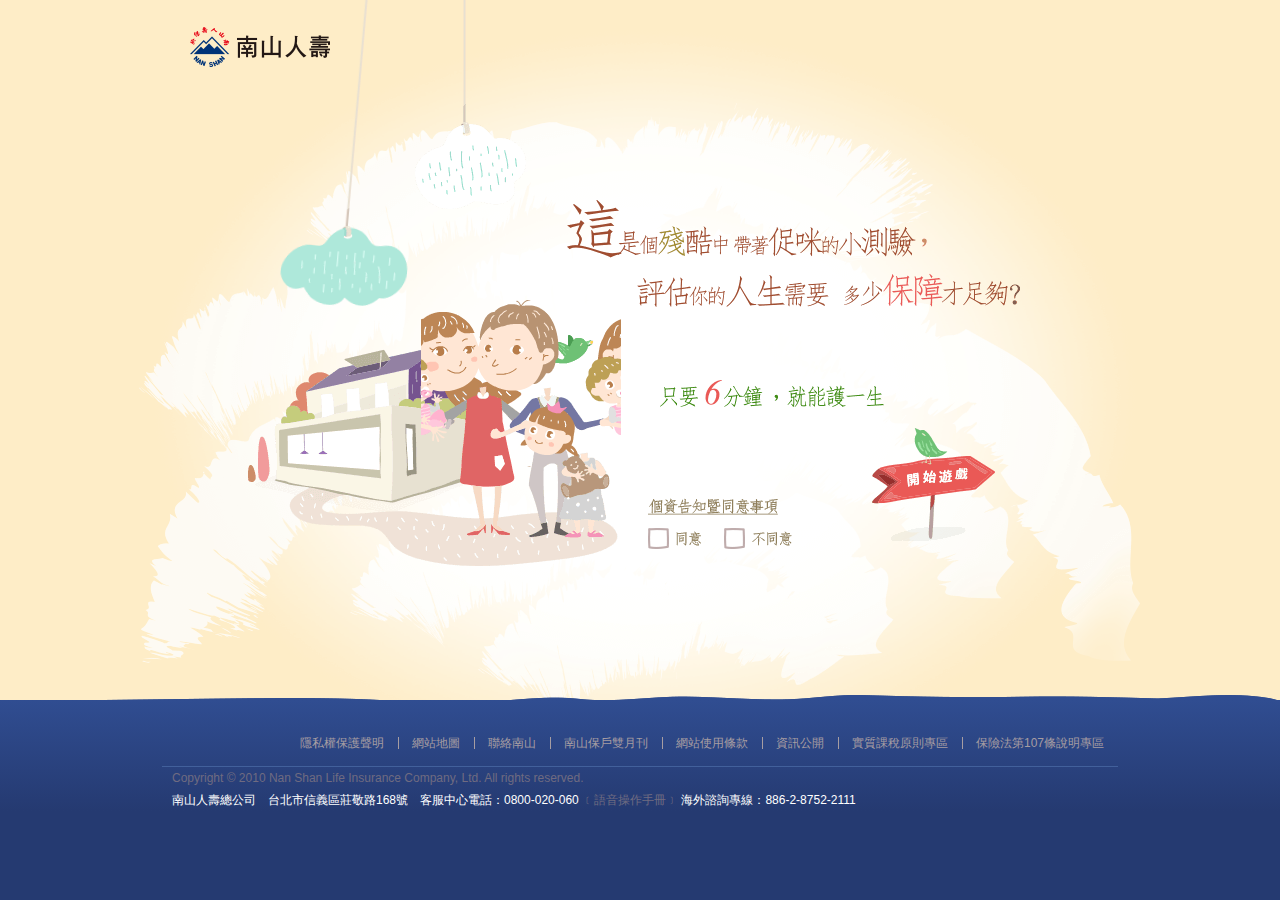
==== commit 6cc18656: "complete to Q15" ====
--- a/Views/index.html
+++ b/Views/index.html
@@ -21,7 +21,7 @@
 				</div>
 			</div>
 		</header>
-		<div class="l-main is-quest">
+		<div class="l-main is-index">
 			<div class="l-content index">
 				<h2 class="page-title hide-text">這是個殘酷中帶著促咪的小測驗，評估你的人生需要多少保障才足夠？</h2>
 				<em class="slogan hide-text">只要6分鐘，就能護一生</em>
@@ -40,7 +40,7 @@
 				<i class="icon-flying-bird"></i>
 				<i class="icon-flying-bird reverse"></i>
 			</div>
-			<div class="l-content quest quest-13" data-quest="13">
+			<div class="l-content quest quest-1" data-quest="1">
 				<div class="stage cut-1">
 					<ul class="choice-list jq-transition" data-first="true" data-select="">
 						<li class="list">
@@ -300,7 +300,7 @@
 						<li class="list">
 							<em class="desc">若不幸身故，你的壽險規劃希望讓家人維持同水平的生活幾年？</em>
 							<div class="range-slider">
-								<input class="slider-picker expend-slider" data-values="0,1,2,3,4,5,6,7,8,9,10,11,12,13,14,15,16,17,18,19,20,21,22,23,24,25,26,27,28,29,30" data-max="30" data-range="0,9,19,30" data-liability="0,0">
+								<input class="slider-picker expend-slider" data-values="0,1,2,3,4,5,6,7,8,9,10,11,12,13,14,15,16,17,18,19,20,21,22,23,24,25,26,27,28,29,30" data-max="30" data-range="0,5,15,30" data-liability="0,0">
 							</div>
 						</li>
 					</ul>
@@ -436,9 +436,48 @@
 							</button>
 						</li>
 					</ul>
-					<div class="image-wrap" data-meta="">
+					<div class="image-wrap">
 						<div class="agent-f"></div>
-						<div class="function" data-selection="no-need"></div>
+						<div class="function" data-selection=""></div>
+						<div class="agent-m"></div>
+						<div class="envelopes" data-selection=""></div>
+						<div class="patients"></div>
+					</div>
+					<h2 class="quest-title hide-text">
+						<em>誰都不想破病，但誰能不破病？</em>
+					</h2>
+					<h3 class="sub-title hide-text">
+						<em>如果不幸意外或疾病導致傷殘，希望有幾年的療養收入補償?</em>
+					</h3>
+				</div>
+				<div class="stage cut-14">
+					<ul class="choice-list jq-transition">
+						<li class="list">
+							<button class="btn-check jq-checkbox" data-meta="family">
+								<em class="hide-text">家人自行照顧</em>
+							</button>
+						</li>
+						<li class="list">
+							<button class="btn-check jq-checkbox" data-meta="day-care">
+								<em class="hide-text">白天聘請專人照顧</em>
+							</button>
+						</li>
+						<li class="list">
+							<button class="btn-check jq-checkbox" data-meta="full-care">
+								<em class="hide-text">全天聘請專人照顧</em>
+							</button>
+						</li>
+						<li class="list">
+							<button class="btn-check jq-checkbox" data-meta="facility">
+								<em class="hide-text">入住療養機構</em>
+							</button>
+						</li>
+					</ul>
+					<div class="image-wrap" data-meta="" data-reverse="">
+						<div class="time"></div>
+						<div class="care" data-selection=""></div>
+						<div class="agent-f"></div>
+						<div class="function" data-selection=""></div>
 						<div class="agent-m"></div>
 						<div class="envelopes" data-selection=""></div>
 						<div class="patients"></div>
@@ -566,6 +605,8 @@
 		<img class="b-lazy" src="../Content/img/q12/ani-q12-money.png" alt="">
 		<img class="b-lazy" src="../Content/img/q12/ani-q12-agent-f.png" alt="">
 		<img class="b-lazy" src="../Content/img/q12/ani-q12-agent-m.png" alt="">
+		<img class="b-lazy" src="../Content/img/q13/ani-q13-envelopes.png" alt="">
+		<img class="b-lazy" src="../Content/img/q14/ani-q14.png" alt="">
 		<img class="b-lazy" src="../Content/img/q15/ani-q15.png" alt="">
 	</div>
 </body>
--- a/Content/css/style.css
+++ b/Content/css/style.css
@@ -1 +1 @@
-﻿html,body,div,span,applet,object,iframe,h1,h2,h3,h4,h5,h6,p,blockquote,pre,a,abbr,acronym,address,big,cite,code,del,dfn,em,img,ins,kbd,q,s,samp,small,strike,strong,sub,sup,tt,var,b,u,i,center,dl,dt,dd,ol,ul,li,fieldset,form,label,legend,table,caption,tbody,tfoot,thead,tr,th,td,article,aside,canvas,details,embed,figure,figcaption,footer,header,hgroup,menu,nav,output,ruby,section,summary,time,mark,audio,video{margin:0;padding:0;border:0;font:inherit;font-size:100%;vertical-align:baseline}html{line-height:1}ol,ul{list-style:none}table{border-collapse:collapse;border-spacing:0}caption,th,td{text-align:left;font-weight:normal;vertical-align:middle}q,blockquote{quotes:none}q:before,q:after,blockquote:before,blockquote:after{content:"";content:none}a img{border:none}article,aside,details,figcaption,figure,footer,header,hgroup,main,menu,nav,section,summary{display:block}.b-cloak{display:none !important}.b-middle{font-size:0;max-height:100%}.b-middle:before{content:'';height:100%;display:inline-block;vertical-align:middle;*vertical-align:auto;*zoom:1;*display:inline}.b-middle>*{font-size:initial;zoom:1;display:inline-block;vertical-align:middle;*vertical-align:auto;*zoom:1;*display:inline}.b-clearfix:after{content:'';width:100%;height:0;clear:both;overflow:hidden;*zoom:1;display:block;vertical-align:middle}.b-lazy{display:none}.hide-text{position:relative;overflow:hidden;font-size:0;line-height:0;text-indent:200%;white-space:nowrap}.hide-text em{position:absolute;top:100%;left:100%}html,body{font:12px/1.6 Arial,"黑體","Heiti TC","微軟正黑體","Microsoft JhengHei";width:100%;min-height:100%;-webkit-text-size-adjust:none;-moz-text-size-adjust:none;-o-text-size-adjust:none;-ms-text-size-adjust:none;text-size-adjust:none}body{background:#253a71;overflow-x:hidden}button{margin:0;padding:0;font-family:Arial,"黑體","Heiti TC","微軟正黑體","Microsoft JhengHei";border:0;border-spacing:0;position:relative;background:none;outline:0;cursor:pointer;text-indent:0;z-index:1;text-rendering:auto;text-transform:none;speak:none;display:inline-block;-ms-touch-action:manipulation;touch-action:manipulation;-webkit-user-select:none;-moz-user-select:none;-ms-user-select:none;user-select:none}input{font-family:Arial,"黑體","Heiti TC","微軟正黑體","Microsoft JhengHei";-webkit-appearance:none;-moz-appearance:none;-ms-appearance:none;-o-appearance:none;appearance:none}a{margin:0;padding:0;font-family:Arial,"黑體","Heiti TC","微軟正黑體","Microsoft JhengHei";border:0;border-spacing:0;position:relative;background:none;outline:0;cursor:pointer;text-indent:0;z-index:1;text-rendering:auto;text-transform:none;speak:none;display:inline-block;-ms-touch-action:manipulation;touch-action:manipulation;-webkit-user-select:none;-moz-user-select:none;-ms-user-select:none;user-select:none;text-decoration:none;outline:0}a[href^="tel"],a[href^="TEL"]{cursor:text}a:hoevr{text-decoration:none}@media screen and (max-width: 998px){html,body{min-height:100%}html{overflow-x:hidden}}@media screen and (max-width: 739px){body{min-height:100vh;position:relative}html{overflow-x:hidden}}.l-body{position:relative;background:#feedc7 url('../img/bg-main.png?1464173817') center 30px no-repeat}.l-header{margin-left:-450px;width:900px;position:absolute;top:0;left:50%;z-index:1}.l-main{margin:0 auto;width:1000px;height:700px;position:relative}.l-main.is-index:before,.l-main.is-index:after{content:'';background:url('../img/bg-index.png?1467014384') 0 0 no-repeat;display:block;position:absolute;-moz-animation:wave-cloud 4s ease-in infinite;-webkit-animation:wave-cloud 4s ease-in infinite;animation:wave-cloud 4s ease-in infinite}.l-main.is-index:before{width:112px;height:420px;top:-210px;left:275px;-moz-animation-delay:-2s;-webkit-animation-delay:-2s;animation-delay:-2s}.l-main.is-index:after{background-position:-112px 0;width:126px;height:312px;top:-4px;left:165px;-moz-transform:rotate(5deg);-ms-transform:rotate(5deg);-webkit-transform:rotate(5deg);transform:rotate(5deg);-moz-transform-origin:top center;-ms-transform-origin:top center;-webkit-transform-origin:top center;transform-origin:top center}.l-main.is-index .index{opacity:1}.l-main.is-index .quest>*{display:none}.l-main.is-quest .quest{width:100%;height:100%;position:absolute;top:0;opacity:1}.l-main .l-content{opacity:0;-moz-transition:ease-in .5s all;-o-transition:ease-in .5s all;-webkit-transition:ease-in .5s all;transition:ease-in .5s all}.l-footer{background-image:url('[data-uri]');background-size:100%;background-image:-webkit-gradient(linear, 50% 0%, 50% 100%, color-stop(0%, #304d91),color-stop(100%, #253a71));background-image:-moz-linear-gradient(top, #304d91 0%,#253a71 100%);background-image:-webkit-linear-gradient(top, #304d91 0%,#253a71 100%);background-image:linear-gradient(to bottom, #304d91 0%,#253a71 100%)}.l-lightbox{background:rgba(0,0,0,0.55);position:fixed;top:0;bottom:0;left:0;right:0;opacity:0;z-index:-1;-moz-transition:ease-in .3s opacity;-o-transition:ease-in .3s opacity;-webkit-transition:ease-in .3s opacity;transition:ease-in .3s opacity}.l-lightbox.animation-op{opacity:1}.l-lightbox.is-show{z-index:10}.m-footer{margin:0 auto;padding:0 22px;width:1000px;position:relative;-moz-box-sizing:border-box;-webkit-box-sizing:border-box;box-sizing:border-box}.m-footer:before{content:'';margin-left:-533px;background:url('../img/footer-top.png?1464173820') 0 0 no-repeat;display:block;width:1170px;height:5px;position:absolute;top:-5px;left:50%}.m-footer .info-list{padding:34px 0 14px 0;border-bottom:1px solid #42609b;font-size:0;text-align:right}.m-footer .info-list .list{padding:0 14px;display:inline-block;position:relative;font-size:12px;line-height:1.5em}.m-footer .info-list .list:first-child:before{display:none}.m-footer .info-list .list:before{content:'';margin-top:-6px;background:#a69da2;display:block;width:1px;height:12px;position:absolute;top:50%;left:0}.m-footer .info-list .link{color:#a69da2}.m-footer .info-list .link:hover{text-decoration:underline}.m-footer .m-footer-bd{padding-left:10px;line-height:22px}.m-footer .copyright{color:#6f6b81}.m-footer .address{color:#fff}.m-footer .address .link{color:#6f6b81}.m-footer .address .link:hover{text-decoration:underline}.m-box{margin:-173px 0 0 -351px;background:#fff;width:702px;height:314px;position:absolute;top:50%;left:50%;border-right:1px solid #d9b8b8;border-left:1px solid #d9b8b8;-moz-box-sizing:border-box;-webkit-box-sizing:border-box;box-sizing:border-box}.m-box:before,.m-box:after{content:'';background:url('../img/bg-box.png?1467014387') 0 0 no-repeat;display:block;height:16px;position:absolute;top:-16px;left:-1px;right:-1px}.m-box:after{background-position:0 -16px;top:auto;bottom:-16px}.m-box-header .btn-close{background-position:-376px -32px;width:33px;top:-25px;right:-7px}.m-box-body{padding:0 50px;border-right:1px solid #f6eded;border-left:1px solid #f6eded;color:#4a7cad;font-size:14px;line-height:20px}.m-box-body .box-title{margin:12px auto 5px auto;background:url('../img/bg-box.png?1467014387') 0 -32px no-repeat;width:237px;height:34px;color:#fff;font-size:14px;letter-spacing:1px;line-height:33px;text-align:center}.m-box-body p{margin-top:20px}.m-box-footer .btn-close{background-position:-237px -32px;width:139px;bottom:-28px;right:66px;color:#e95854;font-size:14px;font-weight:bold;letter-spacing:1px}.btn-close{background:url('../img/bg-box.png?1467014387') no-repeat;height:33px;position:absolute}.logo{width:140px;height:40px;position:absolute;top:27px;left:0}.logo .link{background:url('../img/shared.png?1465269583') 0 0 no-repeat;display:block;width:100%;height:100%}.insurance-wrap{display:none;position:absolute;top:20px;right:0;font-size:14px;text-indent:18px}.insurance-wrap .wording{color:#e95854;font-weight:bold;line-height:27px}.insurance-wrap .cost{background:url('../img/shared.png?1465269583') -140px 0 no-repeat;display:block;width:166px;height:32px;position:relative;color:#fff;line-height:32px}.insurance-wrap .cost .dollar{position:relative;z-index:1;font-size:16px;letter-spacing:1px}.insurance-wrap .svg-icon{width:100%;height:100%;position:absolute;top:0;left:0}.index{height:100%;position:relative}.index:before{content:'';background:url('../img/bg-index.png?1467014384') -238px 0 no-repeat;display:block;width:372px;height:222px;position:absolute;top:345px;left:108px}.index:after{content:'';background:url('../img/index-ani.png?1464250623') -238px 0 no-repeat;display:block;width:200px;height:167px;position:absolute;top:300px;left:281px;-moz-animation:family-ani 7s steps(118, end) infinite;-webkit-animation:family-ani 7s steps(118, end) infinite;animation:family-ani 7s steps(118, end) infinite}.index .page-title{background:url('../img/bg-index.png?1467014384') -238px -222px no-repeat;display:block;width:454px;height:108px;position:absolute;top:200px;left:427px}.index .slogan{background:url('../img/bg-index.png?1467014384') -112px -330px no-repeat;display:block;width:224px;height:28px;position:absolute;top:380px;left:520px}.index .btn-area{margin-left:8px;position:absolute;top:498px;left:50%}.index .btn-area .btn-notify{margin-bottom:10px;background:url('../img/bg-index.png?1467014384') -112px -390px no-repeat;display:block;width:130px;height:17px}.index .btn-area .btn-check em{background:url('../img/bg-index.png?1467014384') -242px -390px no-repeat;display:inline-block;width:25px;height:15px}.index .btn-area .btn-check.disagree{margin-left:20px}.index .btn-area .btn-check.disagree em{background-position:-267px -390px;width:40px}.index .btn-start{display:block;width:124px;height:114px;position:absolute;top:428px;right:144px}.index .btn-start:before,.index .btn-start:after{content:'';background:url('../img/bg-index.png?1467014384') 0 0 no-repeat;display:block;position:absolute}.index .btn-start:before{background-position:-336px -330px;width:100%;height:86px;bottom:0;right:0}.index .btn-start:after{background-position:-610px 0;width:37px;height:37px;top:0;right:48px;-moz-animation:nod-head 8s steps(1, end) infinite;-webkit-animation:nod-head 8s steps(1, end) infinite;animation:nod-head 8s steps(1, end) infinite}.index .btn-start:hover{width:126px}.index .btn-start:hover:before{background-position:-460px -330px}.index .btn-start:hover:after{-moz-animation-play-state:paused;-webkit-animation-play-state:paused;animation-play-state:paused;-moz-transform:scale(-1, 1);-ms-transform:scale(-1, 1);-webkit-transform:scale(-1, 1);transform:scale(-1, 1)}.index .btn-start:hover ~ .icon-flying-bird{-moz-animation-play-state:paused;-webkit-animation-play-state:paused;animation-play-state:paused}.index .icon-flying-bird{display:block;width:45px;height:32px;position:absolute;top:335px;left:409px;-moz-animation:flying-move 8s linear infinite;-webkit-animation:flying-move 8s linear infinite;animation:flying-move 8s linear infinite}.index .icon-flying-bird.reverse{-moz-animation:flying-move-reverse 8s linear infinite;-webkit-animation:flying-move-reverse 8s linear infinite;animation:flying-move-reverse 8s linear infinite}.index .icon-flying-bird.reverse:before{background:url('../img/bg-index.png?1467014384') -202px -358px no-repeat;-moz-animation:wing-ani-reverse 0.4s steps(1, end) infinite;-webkit-animation:wing-ani-reverse 0.4s steps(1, end) infinite;animation:wing-ani-reverse 0.4s steps(1, end) infinite}.index .icon-flying-bird:before{content:'';background:url('../img/bg-index.png?1467014384') -112px -358px no-repeat;display:block;width:100%;height:100%;-moz-animation:wing-ani 0.4s steps(1, end) infinite;-webkit-animation:wing-ani 0.4s steps(1, end) infinite;animation:wing-ani 0.4s steps(1, end) infinite}.stage{display:none}.quest-title{margin-left:-17px;background:url(../img/bg-exams.png) 0 0 no-repeat;display:block;width:0;position:absolute;top:78px;left:50%}.btn-check:before{content:'';margin-right:7px;background:url('../img/shared.png?1465269583') -306px 0 no-repeat;display:inline-block;width:21px;height:21px}.btn-check.is-checked:after{content:'';background:url('../img/checked.png?1464173819') 0 0 no-repeat;display:block;width:34px;height:20px;position:absolute;bottom:7px;left:-5px;z-index:1;-moz-animation:btn-checked 0.2s steps(3, end) forwards;-webkit-animation:btn-checked 0.2s steps(3, end) forwards;animation:btn-checked 0.2s steps(3, end) forwards}.choice-list{height:100%;font-size:0}.choice-list .list{display:inline-block;width:50%;height:100%;text-align:center;-moz-box-sizing:border-box;-webkit-box-sizing:border-box;box-sizing:border-box}.choice-list .list:first-child .btn-check{margin-right:142px;right:50%}.choice-list .list:last-child .btn-check{margin-left:142px;left:50%}.choice-list .list .btn-check{position:absolute;bottom:190px;overflow:visible;-moz-transition:ease-in .3s all;-o-transition:ease-in .3s all;-webkit-transition:ease-in .3s all;transition:ease-in .3s all}.choice-list .list .btn-check em{background:url(../img/bg-exams.png) 0 0 no-repeat;display:inline-block;height:21px}.choice-list .list .btn-check .svg-icon{display:inline-block;width:21px;height:21px}.girl,.boy{display:block;position:absolute}.girl{background:url('../img/girl.png?1464596218') -151px 0 no-repeat}.boy{background:url('../img/boy.png?1463568812') -148px 0 no-repeat}.quest-1 .cut-1{display:block;height:100%}.quest-2 .cut-2{display:block;height:100%}.quest-3 .cut-3{display:block;height:100%}.quest-4 .cut-4{display:block;height:100%}.quest-5 .cut-5{display:block;height:100%}.quest-6 .cut-6{display:block;height:100%}.quest-7 .cut-7{display:block;height:100%}.quest-8 .cut-8{display:block;height:100%}.quest-9 .cut-9{display:block;height:100%}.quest-10 .cut-10{display:block;height:100%}.quest-11 .cut-11{display:block;height:100%}.quest-12 .cut-12{display:block;height:100%}.quest-13 .cut-13{display:block;height:100%}.quest-14 .cut-14{display:block;height:100%}.quest-15 .cut-15{display:block;height:100%}.quest-16 .cut-16{display:block;height:100%}.quest-17 .cut-17{display:block;height:100%}.quest-18 .cut-18{display:block;height:100%}.quest-19 .cut-19{display:block;height:100%}.quest-20 .cut-20{display:block;height:100%}.quest-1 .quest-title{margin-left:-83px;height:38px;-moz-animation:q1-title 0.7s linear forwards;-webkit-animation:q1-title 0.7s linear forwards;animation:q1-title 0.7s linear forwards}.quest-1 .choice-list .list em{width:20px}.quest-1 .choice-list .list:first-child .btn-check em{background-position:-166px 0}.quest-1 .choice-list .list:first-child .btn-check.is-checked ~ .image-wrap{-moz-animation:bow-girl 0.3s steps(11, start) forwards;-webkit-animation:bow-girl 0.3s steps(11, start) forwards;animation:bow-girl 0.3s steps(11, start) forwards}.quest-1 .choice-list .list:first-child .btn-check.ani-reverse ~ .image-wrap{-moz-animation:reverse-girl 0.3s steps(11, start) forwards;-webkit-animation:reverse-girl 0.3s steps(11, start) forwards;animation:reverse-girl 0.3s steps(11, start) forwards}.quest-1 .choice-list .list:last-child .btn-check:before{background-position:-327px 0}.quest-1 .choice-list .list:last-child .btn-check em{background-position:-185px 0}.quest-1 .choice-list .list:last-child .btn-check.is-checked ~ .image-wrap{-moz-animation:bow-boy 0.3s steps(6, start) forwards;-webkit-animation:bow-boy 0.3s steps(6, start) forwards;animation:bow-boy 0.3s steps(6, start) forwards}.quest-1 .choice-list .list:last-child .btn-check.ani-reverse ~ .image-wrap{-moz-animation:reverse-boy 0.3s steps(6, start) forwards;-webkit-animation:reverse-boy 0.3s steps(6, start) forwards;animation:reverse-boy 0.3s steps(6, start) forwards}.quest-1 .choice-list[class^="chosen-"] ~ .quest-title,.quest-1 .choice-list[class^="chosen-"] .btn-check,.quest-1 .choice-list[class*=" chosen-"] ~ .quest-title,.quest-1 .choice-list[class*=" chosen-"] .btn-check{opacity:0}.quest-1 .choice-list.chosen-girl .girl{-moz-animation:transition-girl 0.3s steps(11, start) forwards !important;-webkit-animation:transition-girl 0.3s steps(11, start) forwards !important;animation:transition-girl 0.3s steps(11, start) forwards !important}.quest-1 .choice-list.chosen-girl .boy{background:url(../img/boy-door.png) 0 0 no-repeat;width:335px;height:309px;top:179px;right:143px;-moz-animation:flipout-door 1.5s steps(29, start) forwards;-webkit-animation:flipout-door 1.5s steps(29, start) forwards;animation:flipout-door 1.5s steps(29, start) forwards}.quest-1 .choice-list.chosen-boy .girl{background:url(../img/girl-door.png) 0 0 no-repeat;width:335px;height:309px;top:179px;left:184px;-moz-animation:flipout-door 1.5s steps(29, start) forwards;-webkit-animation:flipout-door 1.5s steps(29, start) forwards;animation:flipout-door 1.5s steps(29, start) forwards}.quest-1 .girl{width:151px;height:242px;top:230px;left:250px;-moz-animation:wink-girl 5s steps(1, start) infinite;-webkit-animation:wink-girl 5s steps(1, start) infinite;animation:wink-girl 5s steps(1, start) infinite}.quest-1 .boy{width:148px;height:242px;top:226px;right:260px;-moz-animation:wink-boy 5s 0.5s steps(1, start) infinite;-webkit-animation:wink-boy 5s 0.5s steps(1, start) infinite;animation:wink-boy 5s 0.5s steps(1, start) infinite}.quest-1 .btn-prev{top:-120px}.quest-2 .quest-title{margin-left:-83px;background-position:0 -38px;height:38px;-moz-animation:q2-title 1.5s linear forwards;-webkit-animation:q2-title 1.5s linear forwards;animation:q2-title 1.5s linear forwards}.quest-2 .choice-list{width:100%;position:absolute}.quest-2 .choice-list:before{content:'';display:block;position:absolute;top:50%;left:50%}.quest-2 .choice-list .list em{width:39px;height:21px}.quest-2 .choice-list .list:first-child .btn-check em{background-position:-166px -21px}.quest-2 .choice-list .list:last-child .btn-check:before{background-position:-327px 0}.quest-2 .choice-list .list:last-child .btn-check em{background-position:-166px -42px}.quest-2 .choice-list.chosen-girl:before{margin:-171px 0 0 -237px;background:url(../img/q2/ani-q2-girl.png) 0 -7272px no-repeat;width:595px;height:303px}.quest-2 .choice-list.chosen-girl[data-first="true"]:before{background-position:0 0;-moz-animation:q2-girl 1.4s steps(24, end) forwards;-webkit-animation:q2-girl 1.4s steps(24, end) forwards;animation:q2-girl 1.4s steps(24, end) forwards}.quest-2 .choice-list.chosen-girl[data-select="single"]{-moz-animation-duration:1.4s;-webkit-animation-duration:1.4s;animation-duration:1.4s;-moz-animation-delay:0.5s;-webkit-animation-delay:0.5s;animation-delay:0.5s}.quest-2 .choice-list.chosen-girl[data-select="single"]:before{margin:-242px 0 0 -247px;background-position:-595px 0;width:566px;height:374px;-moz-animation:q2-girl-single 1.4s 0.5s steps(17, end) forwards;-webkit-animation:q2-girl-single 1.4s 0.5s steps(17, end) forwards;animation:q2-girl-single 1.4s 0.5s steps(17, end) forwards}.quest-2 .choice-list.chosen-girl[data-reverse="single"]{-moz-animation-duration:1.4s;-webkit-animation-duration:1.4s;animation-duration:1.4s;-moz-animation-delay:0.5s;-webkit-animation-delay:0.5s;animation-delay:0.5s}.quest-2 .choice-list.chosen-girl[data-reverse="single"]:before{margin:-242px 0 0 -247px;background-position:-595px -6358px;width:566px;height:374px;-moz-animation:q2-girl-single-reverse 1.4s 0.5s steps(17, end) forwards;-webkit-animation:q2-girl-single-reverse 1.4s 0.5s steps(17, end) forwards;animation:q2-girl-single-reverse 1.4s 0.5s steps(17, end) forwards}.quest-2 .choice-list.chosen-girl[data-select="merried"]{-moz-animation-duration:3.5s;-webkit-animation-duration:3.5s;animation-duration:3.5s;-moz-animation-delay:0;-webkit-animation-delay:0;animation-delay:0}.quest-2 .choice-list.chosen-girl[data-select="merried"]:before{margin:-168px 0 0 -255px;background-position:-1161px 0;width:508px;height:298px;-moz-animation:q2-girl-merried 3.5s steps(61, end) forwards;-webkit-animation:q2-girl-merried 3.5s steps(61, end) forwards;animation:q2-girl-merried 3.5s steps(61, end) forwards}.quest-2 .choice-list.chosen-girl[data-reverse="merried"]{-moz-animation-duration:3.5s;-webkit-animation-duration:3.5s;animation-duration:3.5s;-moz-animation-delay:0;-webkit-animation-delay:0;animation-delay:0}.quest-2 .choice-list.chosen-girl[data-reverse="merried"]:before{margin:-168px 0 0 -255px;background-position:-1161px -18178px;width:508px;height:298px;-moz-animation:q2-girl-merried-reverse 3.5s steps(61, end) forwards;-webkit-animation:q2-girl-merried-reverse 3.5s steps(61, end) forwards;animation:q2-girl-merried-reverse 3.5s steps(61, end) forwards}.quest-2 .choice-list.chosen-boy:before{margin:-171px 0 0 -316px;background:url(../img/q2/ani-q2-boy.png) 0 -6363px no-repeat;width:512px;height:303px}.quest-2 .choice-list.chosen-boy[data-first="true"]:before{background-position:0 0;-moz-animation:q2-boy 1.4s 0.5s steps(21, end) forwards;-webkit-animation:q2-boy 1.4s 0.5s steps(21, end) forwards;animation:q2-boy 1.4s 0.5s steps(21, end) forwards}.quest-2 .choice-list.chosen-boy[data-select="single"]{-moz-animation-duration:1.7s;-webkit-animation-duration:1.7s;animation-duration:1.7s;-moz-animation-delay:0.5s;-webkit-animation-delay:0.5s;animation-delay:0.5s}.quest-2 .choice-list.chosen-boy[data-select="single"]:before{margin:-171px 0 0 -317px;background-position:-512px 0;width:614px;height:303px;-moz-animation:q2-boy-single 1.7s 0.5s steps(29, end) forwards;-webkit-animation:q2-boy-single 1.7s 0.5s steps(29, end) forwards;animation:q2-boy-single 1.7s 0.5s steps(29, end) forwards}.quest-2 .choice-list.chosen-boy[data-reverse="single"]{-moz-animation-duration:1.7s;-webkit-animation-duration:1.7s;animation-duration:1.7s;-moz-animation-delay:0.5s;-webkit-animation-delay:0.5s;animation-delay:0.5s}.quest-2 .choice-list.chosen-boy[data-reverse="single"]:before{margin:-171px 0 0 -317px;background-position:-512px -8787px;width:614px;height:303px;-moz-animation:q2-boy-single-reverse 1.7s 0.5s steps(29, end) forwards;-webkit-animation:q2-boy-single-reverse 1.7s 0.5s steps(29, end) forwards;animation:q2-boy-single-reverse 1.7s 0.5s steps(29, end) forwards}.quest-2 .choice-list.chosen-boy[data-select="merried"]{-moz-animation-duration:2.7s;-webkit-animation-duration:2.7s;animation-duration:2.7s;-moz-animation-delay:0;-webkit-animation-delay:0;animation-delay:0}.quest-2 .choice-list.chosen-boy[data-select="merried"]:before{margin:-170px 0 0 -271px;background-position:-1126px 0;width:509px;height:298px;-moz-animation:q2-boy-merried 2.7s steps(49, end) forwards;-webkit-animation:q2-boy-merried 2.7s steps(49, end) forwards;animation:q2-boy-merried 2.7s steps(49, end) forwards}.quest-2 .choice-list.chosen-boy[data-reverse="merried"]{-moz-animation-duration:2.7s;-webkit-animation-duration:2.7s;animation-duration:2.7s;-moz-animation-delay:0;-webkit-animation-delay:0;animation-delay:0}.quest-2 .choice-list.chosen-boy[data-reverse="merried"]:before{margin:-170px 0 0 -271px;background-position:-1126px -14602px;width:509px;height:298px;-moz-animation:q2-boy-merried-reverse 2.7s steps(49, end) forwards;-webkit-animation:q2-boy-merried-reverse 2.7s steps(49, end) forwards;animation:q2-boy-merried-reverse 2.7s steps(49, end) forwards}.quest-2 .choice-list[class^="chosen-"] .btn-check>*,.quest-2 .choice-list[class*=" chosen-"] .btn-check>*{-moz-animation:q2-btn-check 0.3s linear forwards;-webkit-animation:q2-btn-check 0.3s linear forwards;animation:q2-btn-check 0.3s linear forwards}.quest-3 .quest-title{margin-left:-80px;background-position:0 -76px;width:0;height:37px;top:78px;-moz-animation:q3-title 1.2s 0.1s linear forwards;-webkit-animation:q3-title 1.2s 0.1s linear forwards;animation:q3-title 1.2s 0.1s linear forwards}.quest-3 .image-wrap{position:absolute;left:50%}.quest-3 .chosen-girl .image-wrap{margin-left:-75px;background:url(../img/q3/ani-q3-girl.png) 0 0 no-repeat;width:151px;height:524px;bottom:230px}.quest-3 .chosen-girl .image-wrap[data-age="y-t-o"]{-moz-animation:q3-girl-y-t-o 2.6s steps(49, end) forwards;-webkit-animation:q3-girl-y-t-o 2.6s steps(49, end) forwards;animation:q3-girl-y-t-o 2.6s steps(49, end) forwards}.quest-3 .chosen-girl .image-wrap[data-age="m-t-o"]{-moz-animation:q3-girl-m-t-o 1.3s steps(25, end) forwards;-webkit-animation:q3-girl-m-t-o 1.3s steps(25, end) forwards;animation:q3-girl-m-t-o 1.3s steps(25, end) forwards}.quest-3 .chosen-girl .image-wrap[data-age="c-t-o"]{-moz-animation:q3-girl-c-t-o 1.3s steps(25, end) forwards;-webkit-animation:q3-girl-c-t-o 1.3s steps(25, end) forwards;animation:q3-girl-c-t-o 1.3s steps(25, end) forwards}.quest-3 .chosen-girl .image-wrap[data-age="y-t-m"]{-moz-animation:q3-girl-y-t-m 1.3s steps(24, end) forwards;-webkit-animation:q3-girl-y-t-m 1.3s steps(24, end) forwards;animation:q3-girl-y-t-m 1.3s steps(24, end) forwards}.quest-3 .chosen-girl .image-wrap[data-age="o-t-m"]{-moz-animation:q3-girl-o-t-m 1.3s steps(25, end) forwards;-webkit-animation:q3-girl-o-t-m 1.3s steps(25, end) forwards;animation:q3-girl-o-t-m 1.3s steps(25, end) forwards}.quest-3 .chosen-girl .image-wrap[data-age="c-t-m"]{-moz-animation:q3-girl-c-t-m 2.6s steps(50, end) forwards;-webkit-animation:q3-girl-c-t-m 2.6s steps(50, end) forwards;animation:q3-girl-c-t-m 2.6s steps(50, end) forwards}.quest-3 .chosen-girl .image-wrap[data-age="o-t-y"]{-moz-animation:q3-girl-o-t-y 2.6s steps(49, end) forwards;-webkit-animation:q3-girl-o-t-y 2.6s steps(49, end) forwards;animation:q3-girl-o-t-y 2.6s steps(49, end) forwards}.quest-3 .chosen-girl .image-wrap[data-age="m-t-y"]{-moz-animation:q3-girl-m-t-y 1.3s steps(24, end) forwards;-webkit-animation:q3-girl-m-t-y 1.3s steps(24, end) forwards;animation:q3-girl-m-t-y 1.3s steps(24, end) forwards}.quest-3 .chosen-girl .image-wrap[data-age="c-t-y"]{-moz-animation:q3-girl-c-t-y 3.9s steps(74, end) forwards;-webkit-animation:q3-girl-c-t-y 3.9s steps(74, end) forwards;animation:q3-girl-c-t-y 3.9s steps(74, end) forwards}.quest-3 .chosen-girl .image-wrap[data-age="y-t-c"]{-moz-animation:q3-girl-y-t-c 3.9s steps(74, end) forwards;-webkit-animation:q3-girl-y-t-c 3.9s steps(74, end) forwards;animation:q3-girl-y-t-c 3.9s steps(74, end) forwards}.quest-3 .chosen-girl .image-wrap[data-age="m-t-c"]{-moz-animation:q3-girl-m-t-c 2.6s steps(50, end) forwards;-webkit-animation:q3-girl-m-t-c 2.6s steps(50, end) forwards;animation:q3-girl-m-t-c 2.6s steps(50, end) forwards}.quest-3 .chosen-girl .image-wrap[data-age="o-t-c"]{-moz-animation:q3-girl-o-t-c 1.3s steps(25, end) forwards;-webkit-animation:q3-girl-o-t-c 1.3s steps(25, end) forwards;animation:q3-girl-o-t-c 1.3s steps(25, end) forwards}.quest-3 .chosen-boy .image-wrap{margin-left:-76px;background:url(../img/q3/ani-q3-boy.png) 0 0 no-repeat;width:153px;height:537px;bottom:215px}.quest-3 .chosen-boy .image-wrap[data-age="y-t-o"]{-moz-animation:q3-boy-y-t-o 2.8s steps(50, end) forwards;-webkit-animation:q3-boy-y-t-o 2.8s steps(50, end) forwards;animation:q3-boy-y-t-o 2.8s steps(50, end) forwards}.quest-3 .chosen-boy .image-wrap[data-age="m-t-o"]{-moz-animation:q3-boy-m-t-o 1.4s steps(25, end) forwards;-webkit-animation:q3-boy-m-t-o 1.4s steps(25, end) forwards;animation:q3-boy-m-t-o 1.4s steps(25, end) forwards}.quest-3 .chosen-boy .image-wrap[data-age="c-t-o"]{-moz-animation:q3-boy-c-t-o 1.4s steps(25, end) forwards;-webkit-animation:q3-boy-c-t-o 1.4s steps(25, end) forwards;animation:q3-boy-c-t-o 1.4s steps(25, end) forwards}.quest-3 .chosen-boy .image-wrap[data-age="y-t-m"]{-moz-animation:q3-boy-y-t-m 1.4s steps(25, end) forwards;-webkit-animation:q3-boy-y-t-m 1.4s steps(25, end) forwards;animation:q3-boy-y-t-m 1.4s steps(25, end) forwards}.quest-3 .chosen-boy .image-wrap[data-age="o-t-m"]{-moz-animation:q3-boy-o-t-m 1.4s steps(25, end) forwards;-webkit-animation:q3-boy-o-t-m 1.4s steps(25, end) forwards;animation:q3-boy-o-t-m 1.4s steps(25, end) forwards}.quest-3 .chosen-boy .image-wrap[data-age="c-t-m"]{-moz-animation:q3-boy-c-t-m 2.8s steps(50, end) forwards;-webkit-animation:q3-boy-c-t-m 2.8s steps(50, end) forwards;animation:q3-boy-c-t-m 2.8s steps(50, end) forwards}.quest-3 .chosen-boy .image-wrap[data-age="o-t-y"]{-moz-animation:q3-boy-o-t-y 2.8s steps(50, end) forwards;-webkit-animation:q3-boy-o-t-y 2.8s steps(50, end) forwards;animation:q3-boy-o-t-y 2.8s steps(50, end) forwards}.quest-3 .chosen-boy .image-wrap[data-age="m-t-y"]{-moz-animation:q3-boy-m-t-y 1.4s steps(25, end) forwards;-webkit-animation:q3-boy-m-t-y 1.4s steps(25, end) forwards;animation:q3-boy-m-t-y 1.4s steps(25, end) forwards}.quest-3 .chosen-boy .image-wrap[data-age="c-t-y"]{-moz-animation:q3-boy-c-t-y 4.2s steps(75, end) forwards;-webkit-animation:q3-boy-c-t-y 4.2s steps(75, end) forwards;animation:q3-boy-c-t-y 4.2s steps(75, end) forwards}.quest-3 .chosen-boy .image-wrap[data-age="y-t-c"]{-moz-animation:q3-boy-y-t-c 4.2s steps(75, end) forwards;-webkit-animation:q3-boy-y-t-c 4.2s steps(75, end) forwards;animation:q3-boy-y-t-c 4.2s steps(75, end) forwards}.quest-3 .chosen-boy .image-wrap[data-age="m-t-c"]{-moz-animation:q3-boy-m-t-c 2.8s steps(50, end) forwards;-webkit-animation:q3-boy-m-t-c 2.8s steps(50, end) forwards;animation:q3-boy-m-t-c 2.8s steps(50, end) forwards}.quest-3 .chosen-boy .image-wrap[data-age="o-t-c"]{-moz-animation:q3-boy-o-t-c 1.4s steps(25, end) forwards;-webkit-animation:q3-boy-o-t-c 1.4s steps(25, end) forwards;animation:q3-boy-o-t-c 1.4s steps(25, end) forwards}.quest-3 .range-slider{margin-left:-227px;width:476px;height:56px;position:absolute;bottom:180px;left:50%}.quest-3 .range-slider .irs-max:after{content:'歲'}.quest-4 .quest-title{margin-left:-100px;background-position:0 -113px;height:37px;-moz-animation:q4-title 0.9s linear forwards;-webkit-animation:q4-title 0.9s linear forwards;animation:q4-title 0.9s linear forwards}.quest-4 .kids-selector{margin-left:-302px;width:620px;position:absolute;bottom:164px;left:50%;z-index:2;font-size:0;text-align:center}.quest-4 .kids-selector .list{padding:0 3px;display:inline-block;width:148px;height:35px;position:relative;vertical-align:bottom;z-index:1;line-height:35px;text-align:left}.quest-4 .kids-selector .list .tag{margin-left:-9px;background:url(../img/bg-slider.png) 0 -52px no-repeat;display:block;width:18px;height:22px;position:absolute;top:-22px;left:50%}.quest-4 .kids-selector .list .tag.tag-1{-moz-animation:q4-tag-1 1s steps(18, end) forwards;-webkit-animation:q4-tag-1 1s steps(18, end) forwards;animation:q4-tag-1 1s steps(18, end) forwards}.quest-4 .kids-selector .list .tag.tag-2{-moz-animation:q4-tag-2 1s steps(18, end) forwards;-webkit-animation:q4-tag-2 1s steps(18, end) forwards;animation:q4-tag-2 1s steps(18, end) forwards}.quest-4 .kids-selector .list .tag.tag-3{-moz-animation:q4-tag-3 1s steps(18, end) forwards;-webkit-animation:q4-tag-3 1s steps(18, end) forwards;animation:q4-tag-3 1s steps(18, end) forwards}.quest-4 .kids-selector .list .desc{background:url(../img/bg-exams.png) no-repeat;display:inline-block;width:85px;height:18px;vertical-align:bottom}.quest-4 .kids-selector .list .btn-check{vertical-align:bottom}.quest-4 .kids-selector .list .btn-check:before{margin:0 auto;vertical-align:bottom}.quest-4 .kids-selector .list:nth-child(1) .desc{background-position:-205px 0px}.quest-4 .kids-selector .list:nth-child(2) .desc{background-position:-205px -18px}.quest-4 .kids-selector .list:nth-child(3) .desc{background-position:-205px -36px}.quest-4 .kids-selector .list:nth-child(4) .desc{background-position:-205px -54px}.quest-4 .kids-selector .list:nth-child(5) .desc{background-position:-205px -72px}.quest-4 .kids-selector .list:nth-child(6) .desc{background-position:-205px -90px}.quest-4 .kids-selector .list:nth-child(7) .desc{background-position:-205px -108px}.quest-4 .kids-selector .list:nth-child(8) .desc{background-position:-205px -126px}.quest-4 .kids-pool{margin:0 auto;width:560px;height:464px;position:relative}.quest-4 .kids-pool ul{width:100%;height:100%;position:absolute;z-index:0}.quest-4 .kids-pool .doll{display:none;position:absolute;bottom:0;z-index:5}.quest-4 .kids-pool .doll:nth-child(2){z-index:4;-moz-animation-delay:.3s !important;-webkit-animation-delay:.3s !important;animation-delay:.3s !important}.quest-4 .kids-pool .doll:nth-child(3){z-index:3;-moz-animation-delay:.6s !important;-webkit-animation-delay:.6s !important;animation-delay:.6s !important}.quest-4 .kids-pool .doll:nth-child(4){z-index:2;-moz-animation-delay:.9s !important;-webkit-animation-delay:.9s !important;animation-delay:.9s !important}.quest-4 .kids-pool .doll:nth-child(5){z-index:1;-moz-animation-delay:1.2s !important;-webkit-animation-delay:1.2s !important;animation-delay:1.2s !important}.quest-4 .kids-pool .doll.is-show{display:block}.quest-4 .kids-pool .institute .doll{background:url(../img/q4/ani-q4-institute.png) 0 0 no-repeat;width:183px;height:743px;left:50%;-moz-animation:q4-institute 0.7s steps(14, end) forwards;-webkit-animation:q4-institute 0.7s steps(14, end) forwards;animation:q4-institute 0.7s steps(14, end) forwards}.quest-4 .kids-pool .institute .doll:first-child{margin-left:-73px}.quest-4 .kids-pool .institute .doll:nth-child(2){margin-left:-22px;z-index:5}.quest-4 .kids-pool .institute .doll:nth-child(3){margin-left:-124px}.quest-4 .kids-pool .institute .doll:nth-child(4){margin-left:29px;z-index:5}.quest-4 .kids-pool .institute .doll:nth-child(5){margin-left:-175px}.quest-4 .kids-pool .institute .doll.ani-reverse{background-position:-2745px 0;-moz-animation:q4-institute-reverse 0.7s steps(12, end) forwards;-webkit-animation:q4-institute-reverse 0.7s steps(12, end) forwards;animation:q4-institute-reverse 0.7s steps(12, end) forwards}.quest-4 .kids-pool .collage .doll{background:url(../img/q4/ani-q4-collage.png) 0 0 no-repeat;width:129px;height:711px;bottom:-9px;left:50%;-moz-animation:q4-collage 1.5s steps(27, end) forwards;-webkit-animation:q4-collage 1.5s steps(27, end) forwards;animation:q4-collage 1.5s steps(27, end) forwards}.quest-4 .kids-pool .collage .doll:first-child{margin-left:60px}.quest-4 .kids-pool .collage .doll:nth-child(2){margin-left:110px}.quest-4 .kids-pool .collage .doll:nth-child(3){margin-left:10px;z-index:5}.quest-4 .kids-pool .collage .doll:nth-child(4){margin-left:160px}.quest-4 .kids-pool .collage .doll:nth-child(5){margin-left:-40px;z-index:5}.quest-4 .kids-pool .collage .doll.ani-reverse{background-position:-3612px 0;-moz-animation:q4-collage-reverse 0.7s steps(12, end) forwards;-webkit-animation:q4-collage-reverse 0.7s steps(12, end) forwards;animation:q4-collage-reverse 0.7s steps(12, end) forwards}.quest-4 .kids-pool .seniorHigh .doll{background:url(../img/q4/ani-q4-seniorHigh.png) 0 0 no-repeat;width:202px;height:707px;left:50%;-moz-animation:q4-seniorHigh 1s steps(18, end) forwards;-webkit-animation:q4-seniorHigh 1s steps(18, end) forwards;animation:q4-seniorHigh 1s steps(18, end) forwards}.quest-4 .kids-pool .seniorHigh .doll:first-child{margin-left:-175px}.quest-4 .kids-pool .seniorHigh .doll:nth-child(2){margin-left:-115px;z-index:5}.quest-4 .kids-pool .seniorHigh .doll:nth-child(3){margin-left:-235px}.quest-4 .kids-pool .seniorHigh .doll:nth-child(4){margin-left:-55px;z-index:5}.quest-4 .kids-pool .seniorHigh .doll:nth-child(5){margin-left:-295px}.quest-4 .kids-pool .seniorHigh .doll.ani-reverse{background-position:-3838px 0;-moz-animation:q4-seniorHigh-reverse 0.6s steps(11, end) forwards;-webkit-animation:q4-seniorHigh-reverse 0.6s steps(11, end) forwards;animation:q4-seniorHigh-reverse 0.6s steps(11, end) forwards}.quest-4 .kids-pool .juniorHigh .doll{background:url(../img/q4/ani-q4-juniorHigh.png) 0 0 no-repeat;width:169px;height:723px;bottom:-16px;left:50%;-moz-animation:q4-juniorHigh 0.8s steps(14, end) forwards;-webkit-animation:q4-juniorHigh 0.8s steps(14, end) forwards;animation:q4-juniorHigh 0.8s steps(14, end) forwards}.quest-4 .kids-pool .juniorHigh .doll:first-child{margin-left:-26px}.quest-4 .kids-pool .juniorHigh .doll:nth-child(2){margin-left:-74px;z-index:5}.quest-4 .kids-pool .juniorHigh .doll:nth-child(3){margin-left:22px}.quest-4 .kids-pool .juniorHigh .doll:nth-child(4){margin-left:70px}.quest-4 .kids-pool .juniorHigh .doll:nth-child(5){margin-left:118px}.quest-4 .kids-pool .juniorHigh .doll.ani-reverse{background-position:-2535px 0;-moz-animation:q4-juniorHigh-reverse 0.7s steps(13, end) forwards;-webkit-animation:q4-juniorHigh-reverse 0.7s steps(13, end) forwards;animation:q4-juniorHigh-reverse 0.7s steps(13, end) forwards}.quest-4 .kids-pool .elementary .doll{background:url(../img/q4/ani-q4-elementary.png) 0 0 no-repeat;width:132px;height:662px;left:50%;-moz-animation:q4-elementary 1.1s steps(19, end) forwards;-webkit-animation:q4-elementary 1.1s steps(19, end) forwards;animation:q4-elementary 1.1s steps(19, end) forwards}.quest-4 .kids-pool .elementary .doll:first-child{margin-left:-116px}.quest-4 .kids-pool .elementary .doll:nth-child(2){margin-left:-162px;z-index:5}.quest-4 .kids-pool .elementary .doll:nth-child(3){margin-left:-72px}.quest-4 .kids-pool .elementary .doll:nth-child(4){margin-left:-208px;z-index:5}.quest-4 .kids-pool .elementary .doll:nth-child(5){margin-left:-254px;z-index:5}.quest-4 .kids-pool .elementary .doll.ani-reverse{background-position:-2640px 0;-moz-animation:q4-elementary-reverse 0.7s steps(12, end) forwards;-webkit-animation:q4-elementary-reverse 0.7s steps(12, end) forwards;animation:q4-elementary-reverse 0.7s steps(12, end) forwards}.quest-4 .kids-pool .kindergarten .doll{background:url(../img/q4/ani-q4-kindergarten.png) 0 0 no-repeat;width:91px;height:613px;left:50%;-moz-animation:q4-kindergarten 2.4s steps(44, end) forwards;-webkit-animation:q4-kindergarten 2.4s steps(44, end) forwards;animation:q4-kindergarten 2.4s steps(44, end) forwards}.quest-4 .kids-pool .kindergarten .doll:first-child{margin-left:-18px}.quest-4 .kids-pool .kindergarten .doll:nth-child(2){margin-left:-62px}.quest-4 .kids-pool .kindergarten .doll:nth-child(3){margin-left:28px}.quest-4 .kids-pool .kindergarten .doll:nth-child(4){margin-left:-106px}.quest-4 .kids-pool .kindergarten .doll:nth-child(5){margin-left:74px}.quest-4 .kids-pool .kindergarten .doll.ani-reverse{background-position:-4095px 0;-moz-animation:q4-kindergarten-reverse 0.7s steps(12, end) forwards;-webkit-animation:q4-kindergarten-reverse 0.7s steps(12, end) forwards;animation:q4-kindergarten-reverse 0.7s steps(12, end) forwards}.quest-4 .kids-pool .baby .doll{background:url(../img/q4/ani-q4-baby.png) 0 0 no-repeat;width:93px;height:572px;left:50%;-moz-animation:q4-baby 2.3s steps(41, end) forwards;-webkit-animation:q4-baby 2.3s steps(41, end) forwards;animation:q4-baby 2.3s steps(41, end) forwards}.quest-4 .kids-pool .baby .doll:first-child{margin-left:-66px}.quest-4 .kids-pool .baby .doll:nth-child(2){margin-left:-110px}.quest-4 .kids-pool .baby .doll:nth-child(3){margin-left:-20px}.quest-4 .kids-pool .baby .doll:nth-child(4){margin-left:-154px}.quest-4 .kids-pool .baby .doll:nth-child(5){margin-left:26px}.quest-4 .kids-pool .baby .doll.ani-reverse{background-position:-3906px 0;-moz-animation:q4-baby-reverse 0.7s steps(13, end) forwards;-webkit-animation:q4-baby-reverse 0.7s steps(13, end) forwards;animation:q4-baby-reverse 0.7s steps(13, end) forwards}.quest-4 .kids-pool .dog .doll{margin-left:-36px;background:url(../img/q4/ani-q4-dog.png) 0 0 no-repeat;width:98px;height:105px;position:absolute;bottom:10px;left:50%;-moz-animation:q4-dog 1.1s steps(19, end) forwards;-webkit-animation:q4-dog 1.1s steps(19, end) forwards;animation:q4-dog 1.1s steps(19, end) forwards}.quest-4 .kids-pool .dog .doll.ani-reverse{-moz-animation:q4-dog-reverse 1.1s steps(19, end) forwards;-webkit-animation:q4-dog-reverse 1.1s steps(19, end) forwards;animation:q4-dog-reverse 1.1s steps(19, end) forwards}.quest-4 .range-slider{display:inline-block}.quest-4 .range-slider .irs{margin-left:-3px;width:63px;height:100%}.quest-4 .range-slider .irs-line{background-position:-152px -13px;width:41px;height:12px;top:17px}.quest-4 .range-slider .irs-single{background-position:-436px -13px;width:18px;height:22px;line-height:20px}.quest-4 .range-slider .irs-min,.quest-4 .range-slider .irs-max{visibility:hidden !important}.quest-5 .quest-title{margin-left:-174px;background-position:0 -150px;height:45px;-moz-animation:q5-title 1.9s steps(11, end) forwards;-webkit-animation:q5-title 1.9s steps(11, end) forwards;animation:q5-title 1.9s steps(11, end) forwards}.quest-5 .choice-list{margin-left:-300px;width:600px;height:auto;position:absolute;bottom:170px;left:50%;text-align:center}.quest-5 .choice-list .list{width:120px}.quest-5 .choice-list .list .btn-check{margin:0;position:relative;top:auto;bottom:auto;left:auto;right:auto}.quest-5 .choice-list .list .btn-check em{background:url(../img/bg-exams.png) no-repeat;display:inline-block}.quest-5 .choice-list .list .btn-check[data-meta="young"] em{background-position:-290px 0;width:82px;height:19px}.quest-5 .choice-list .list .btn-check[data-meta="new-couple"] em{background-position:-290px -19px;width:82px;height:19px}.quest-5 .choice-list .list .btn-check[data-meta="pregnant"] em{background-position:-290px -38px;width:48px;height:19px}.quest-5 .choice-list .list .btn-check[data-meta="near-retired"] em{background-position:-290px -57px;width:66px;height:19px}.quest-5 .choice-list .list .btn-check[data-meta="retired"] em{background-position:-290px -76px;width:48px;height:19px}.quest-5 .choice-list.chosen-girl ~ .image-wrap{top:250px}.quest-5 .choice-list.chosen-girl ~ .image-wrap .doll{background:url('../img/girl.png?1464596218') -151px 0 no-repeat;width:151px;height:242px;-moz-animation:wink-girl 5s steps(1, start) infinite;-webkit-animation:wink-girl 5s steps(1, start) infinite;animation:wink-girl 5s steps(1, start) infinite}.quest-5 .choice-list.chosen-girl ~ .image-wrap .doll[data-meta="young"]{margin-top:-277px;background:url(../img/q5/ani-q5-girl-young.png) 0 0 no-repeat;width:154px;height:513px;-moz-animation:q5-girl-young 2.7s steps(49, start) forwards;-webkit-animation:q5-girl-young 2.7s steps(49, start) forwards;animation:q5-girl-young 2.7s steps(49, start) forwards}.quest-5 .choice-list.chosen-girl ~ .image-wrap .doll[data-meta="young"]:only-child{margin-left:1px}.quest-5 .choice-list.chosen-girl ~ .image-wrap .doll[data-meta="young"].ani-reverse{-moz-animation:q5-girl-young-reverse 2.7s steps(49, start) forwards;-webkit-animation:q5-girl-young-reverse 2.7s steps(49, start) forwards;animation:q5-girl-young-reverse 2.7s steps(49, start) forwards}.quest-5 .choice-list.chosen-girl ~ .image-wrap .doll[data-meta="new-couple"]{margin-top:-304px;background:url(../img/q5/ani-q5-girl-new-couple.png) 0 0 no-repeat;width:151px;height:540px;-moz-animation:q5-girl-new-couple 3s steps(54, start) forwards;-webkit-animation:q5-girl-new-couple 3s steps(54, start) forwards;animation:q5-girl-new-couple 3s steps(54, start) forwards}.quest-5 .choice-list.chosen-girl ~ .image-wrap .doll[data-meta="new-couple"]:only-child{margin-left:-1px}.quest-5 .choice-list.chosen-girl ~ .image-wrap .doll[data-meta="new-couple"].ani-reverse{-moz-animation:q5-girl-new-couple-reverse 3s steps(54, start) forwards;-webkit-animation:q5-girl-new-couple-reverse 3s steps(54, start) forwards;animation:q5-girl-new-couple-reverse 3s steps(54, start) forwards}.quest-5 .choice-list.chosen-girl ~ .image-wrap .doll[data-meta="pregnant"]{background:url(../img/q5/ani-q5-girl-pregnant.png) 0 0 no-repeat;width:151px;height:235px;-moz-animation:q5-girl-pregnant 2.4s steps(44, start) forwards;-webkit-animation:q5-girl-pregnant 2.4s steps(44, start) forwards;animation:q5-girl-pregnant 2.4s steps(44, start) forwards}.quest-5 .choice-list.chosen-girl ~ .image-wrap .doll[data-meta="pregnant"]:only-child{margin-left:-1px}.quest-5 .choice-list.chosen-girl ~ .image-wrap .doll[data-meta="pregnant"].ani-reverse{-moz-animation:q5-girl-pregnant-reverse 2.4s steps(44, start) forwards;-webkit-animation:q5-girl-pregnant-reverse 2.4s steps(44, start) forwards;animation:q5-girl-pregnant-reverse 2.4s steps(44, start) forwards}.quest-5 .choice-list.chosen-girl ~ .image-wrap .doll[data-meta="near-retired"]{margin-top:-69px;background:url(../img/q5/ani-q5-girl-near-retired.png) 0 0 no-repeat;width:228px;height:304px;-moz-animation:q5-girl-near-retired 2.4s steps(44, start) forwards;-webkit-animation:q5-girl-near-retired 2.4s steps(44, start) forwards;animation:q5-girl-near-retired 2.4s steps(44, start) forwards}.quest-5 .choice-list.chosen-girl ~ .image-wrap .doll[data-meta="near-retired"]:only-child{margin-left:71px}.quest-5 .choice-list.chosen-girl ~ .image-wrap .doll[data-meta="near-retired"].ani-reverse{-moz-animation:q5-girl-near-retired-reverse 2.4s steps(44, start) forwards;-webkit-animation:q5-girl-near-retired-reverse 2.4s steps(44, start) forwards;animation:q5-girl-near-retired-reverse 2.4s steps(44, start) forwards}.quest-5 .choice-list.chosen-girl ~ .image-wrap .doll[data-meta="retired"]{margin-top:-548px;background:url(../img/q5/ani-q5-girl-retired.png) 0 0 no-repeat;width:179px;height:784px;-moz-animation:q5-girl-retired 2.4s steps(44, start) forwards;-webkit-animation:q5-girl-retired 2.4s steps(44, start) forwards;animation:q5-girl-retired 2.4s steps(44, start) forwards}.quest-5 .choice-list.chosen-girl ~ .image-wrap .doll[data-meta="retired"]:only-child{margin-left:27px}.quest-5 .choice-list.chosen-girl ~ .image-wrap .doll[data-meta="retired"].ani-reverse{-moz-animation:q5-girl-retired-reverse 2.4s steps(44, start) forwards;-webkit-animation:q5-girl-retired-reverse 2.4s steps(44, start) forwards;animation:q5-girl-retired-reverse 2.4s steps(44, start) forwards}.quest-5 .choice-list.chosen-boy ~ .image-wrap{top:245px}.quest-5 .choice-list.chosen-boy ~ .image-wrap .doll{background:url('../img/boy.png?1463568812') -148px 0 no-repeat;width:148px;height:242px;-moz-animation:wink-boy 5s 0.5s steps(1, start) infinite;-webkit-animation:wink-boy 5s 0.5s steps(1, start) infinite;animation:wink-boy 5s 0.5s steps(1, start) infinite}.quest-5 .choice-list.chosen-boy ~ .image-wrap .doll[data-meta="young"]{margin-top:-285px;background:url(../img/q5/ani-q5-boy-young.png) 0 0 no-repeat;width:147px;height:524px;-moz-animation:q5-boy-young 1.9s steps(34, start) forwards;-webkit-animation:q5-boy-young 1.9s steps(34, start) forwards;animation:q5-boy-young 1.9s steps(34, start) forwards}.quest-5 .choice-list.chosen-boy ~ .image-wrap .doll[data-meta="young"]:only-child{margin-left:0px}.quest-5 .choice-list.chosen-boy ~ .image-wrap .doll[data-meta="young"].ani-reverse{-moz-animation:q5-boy-young-reverse 1.9s steps(34, start) forwards;-webkit-animation:q5-boy-young-reverse 1.9s steps(34, start) forwards;animation:q5-boy-young-reverse 1.9s steps(34, start) forwards}.quest-5 .choice-list.chosen-boy ~ .image-wrap .doll[data-meta="new-couple"]{background:url(../img/q5/ani-q5-boy-new-couple.png) 0 0 no-repeat;width:147px;height:239px;-moz-animation:q5-boy-new-couple 1.9s steps(34, start) forwards;-webkit-animation:q5-boy-new-couple 1.9s steps(34, start) forwards;animation:q5-boy-new-couple 1.9s steps(34, start) forwards}.quest-5 .choice-list.chosen-boy ~ .image-wrap .doll[data-meta="new-couple"]:only-child{margin-left:0px}.quest-5 .choice-list.chosen-boy ~ .image-wrap .doll[data-meta="new-couple"].ani-reverse{-moz-animation:q5-boy-new-couple-reverse 1.9s steps(34, start) forwards;-webkit-animation:q5-boy-new-couple-reverse 1.9s steps(34, start) forwards;animation:q5-boy-new-couple-reverse 1.9s steps(34, start) forwards}.quest-5 .choice-list.chosen-boy ~ .image-wrap .doll[data-meta="pregnant"]{margin-top:-339px;background:url(../img/q5/ani-q5-boy-pregnant.png) 0 0 no-repeat;width:176px;height:578px;-moz-animation:q5-boy-pregnant 2.8s steps(51, start) forwards;-webkit-animation:q5-boy-pregnant 2.8s steps(51, start) forwards;animation:q5-boy-pregnant 2.8s steps(51, start) forwards}.quest-5 .choice-list.chosen-boy ~ .image-wrap .doll[data-meta="pregnant"]:only-child{margin-left:-29px}.quest-5 .choice-list.chosen-boy ~ .image-wrap .doll[data-meta="pregnant"].ani-reverse{-moz-animation:q5-boy-pregnant-reverse 2.8s steps(51, start) forwards;-webkit-animation:q5-boy-pregnant-reverse 2.8s steps(51, start) forwards;animation:q5-boy-pregnant-reverse 2.8s steps(51, start) forwards}.quest-5 .choice-list.chosen-boy ~ .image-wrap .doll[data-meta="near-retired"]{margin-top:-98px;background:url(../img/q5/ani-q5-boy-near-retired.png) 0 0 no-repeat;width:218px;height:340px;-moz-animation:q5-boy-near-retired 1.9s steps(34, start) forwards;-webkit-animation:q5-boy-near-retired 1.9s steps(34, start) forwards;animation:q5-boy-near-retired 1.9s steps(34, start) forwards}.quest-5 .choice-list.chosen-boy ~ .image-wrap .doll[data-meta="near-retired"]:only-child{margin-left:59px}.quest-5 .choice-list.chosen-boy ~ .image-wrap .doll[data-meta="near-retired"].ani-reverse{-moz-animation:q5-boy-near-retired-reverse 1.9s steps(34, start) forwards;-webkit-animation:q5-boy-near-retired-reverse 1.9s steps(34, start) forwards;animation:q5-boy-near-retired-reverse 1.9s steps(34, start) forwards}.quest-5 .choice-list.chosen-boy ~ .image-wrap .doll[data-meta="retired"]{background:url(../img/q5/ani-q5-boy-retired.png) 0 0 no-repeat;width:147px;height:239px;-moz-animation:q5-boy-retired 2.2s steps(39, start) forwards;-webkit-animation:q5-boy-retired 2.2s steps(39, start) forwards;animation:q5-boy-retired 2.2s steps(39, start) forwards}.quest-5 .choice-list.chosen-boy ~ .image-wrap .doll[data-meta="retired"]:only-child{margin-left:0px}.quest-5 .choice-list.chosen-boy ~ .image-wrap .doll[data-meta="retired"].ani-reverse{-moz-animation:q5-boy-retired-reverse 2.2s steps(39, start) forwards;-webkit-animation:q5-boy-retired-reverse 2.2s steps(39, start) forwards;animation:q5-boy-retired-reverse 2.2s steps(39, start) forwards}.quest-5 .image-wrap{margin-left:-360px;width:720px;position:absolute;left:50%;text-align:center}.quest-5 .image-wrap .doll{display:inline-block;position:relative}.quest-5 .image-wrap .doll:after{content:'';background:url(../img/q5/ani-q5-smoke.png) 0 0 no-repeat;display:none;width:104px;height:221px;position:absolute;bottom:0;left:20px}.quest-5 .image-wrap .doll.fade-out:after{display:block;-moz-animation:q5-smoke 0.4s -0.2s steps(6, end) forwards;-webkit-animation:q5-smoke 0.4s -0.2s steps(6, end) forwards;animation:q5-smoke 0.4s -0.2s steps(6, end) forwards}.quest-6 .quest-title{margin-left:-158px;background-position:0 -219px;height:37px;-moz-animation:q6-title 1s steps(11, end) forwards;-webkit-animation:q6-title 1s steps(11, end) forwards;animation:q6-title 1s steps(11, end) forwards}.quest-6 .image-wrap{margin-left:-100px;background:url(../img/q6/ani-q6.png) 0 0 no-repeat;width:200px;height:190px;position:absolute;top:265px;left:50%}.quest-6 .image-wrap[data-level="0-t-30"]{-moz-animation:q6-0-t-30 0.7s steps(12, end) forwards;-webkit-animation:q6-0-t-30 0.7s steps(12, end) forwards;animation:q6-0-t-30 0.7s steps(12, end) forwards}.quest-6 .image-wrap[data-level="30-t-70"]{-moz-animation:q6-30-t-70 0.8s steps(14, end) forwards;-webkit-animation:q6-30-t-70 0.8s steps(14, end) forwards;animation:q6-30-t-70 0.8s steps(14, end) forwards}.quest-6 .image-wrap[data-level="70-t-120"]{-moz-animation:q6-70-t-120 1.8s steps(33, end) forwards;-webkit-animation:q6-70-t-120 1.8s steps(33, end) forwards;animation:q6-70-t-120 1.8s steps(33, end) forwards}.quest-6 .image-wrap[data-level="120-t-190"]{-moz-animation:q6-120-t-190 3.1s steps(55, end) forwards;-webkit-animation:q6-120-t-190 3.1s steps(55, end) forwards;animation:q6-120-t-190 3.1s steps(55, end) forwards}.quest-6 .image-wrap[data-level="190-t-500"]{-moz-animation:q6-190-t-500 2.4s steps(44, end) forwards;-webkit-animation:q6-190-t-500 2.4s steps(44, end) forwards;animation:q6-190-t-500 2.4s steps(44, end) forwards}.quest-6 .image-wrap[data-level="500-t-190"]{-moz-animation:q6-500-t-190 2.4s steps(44, end) forwards;-webkit-animation:q6-500-t-190 2.4s steps(44, end) forwards;animation:q6-500-t-190 2.4s steps(44, end) forwards}.quest-6 .image-wrap[data-level="190-t-120"]{-moz-animation:q6-190-t-120 3.1s steps(55, end) forwards;-webkit-animation:q6-190-t-120 3.1s steps(55, end) forwards;animation:q6-190-t-120 3.1s steps(55, end) forwards}.quest-6 .image-wrap[data-level="120-t-70"]{-moz-animation:q6-120-t-70 1.8s steps(33, end) forwards;-webkit-animation:q6-120-t-70 1.8s steps(33, end) forwards;animation:q6-120-t-70 1.8s steps(33, end) forwards}.quest-6 .image-wrap[data-level="70-t-30"]{-moz-animation:q6-70-t-30 0.8s steps(14, end) forwards;-webkit-animation:q6-70-t-30 0.8s steps(14, end) forwards;animation:q6-70-t-30 0.8s steps(14, end) forwards}.quest-6 .image-wrap[data-level="30-t-0"]{-moz-animation:q6-30-t-0 0.7s steps(12, end) forwards;-webkit-animation:q6-30-t-0 0.7s steps(12, end) forwards;animation:q6-30-t-0 0.7s steps(12, end) forwards}.quest-6 .range-slider{margin-left:-227px;width:476px;height:56px;position:absolute;bottom:180px;left:50%}.quest-6 .range-slider .irs-max{width:40px;white-space:nowrap}.quest-7 .quest-title{margin-left:-159px;background:url('../img/q7/bg-q7.png?1467014639') 0 0 no-repeat;width:374px;height:91px}.quest-7 .image-wrap{margin-left:-340px;width:680px;height:542px;position:absolute;top:0;left:50%}.quest-7 .money-bag{background:url('../img/q7/bg-q7.png?1467014639') no-repeat;position:absolute;left:50%}.quest-7 .money-bag.back{margin-left:-94px;background-position:0 -91px;width:157px;height:124px;top:342px}.quest-7 .money-bag.front{margin-left:-94px;background-position:-157px -91px;width:195px;height:94px;top:372px}.quest-7 .bird-left{background:url(../img/q7/ani-q7-bird-left.png) 0 0 no-repeat;width:250px;height:249px;position:absolute;top:168px;left:90px;-moz-animation:q7-bird-left 3.2s steps(28, end) forwards;-webkit-animation:q7-bird-left 3.2s steps(28, end) forwards;animation:q7-bird-left 3.2s steps(28, end) forwards}.quest-7 .bird-right{background:url(../img/q7/ani-q7-bird-right.png) 0 0 no-repeat;width:436px;height:478px;position:absolute;top:-42px;right:-40px;-moz-animation:q7-bird-right 3.2s 0.8s steps(29, end) forwards;-webkit-animation:q7-bird-right 3.2s 0.8s steps(29, end) forwards;animation:q7-bird-right 3.2s 0.8s steps(29, end) forwards}.quest-7 .money-erupt{margin-left:-151px;background:url(../img/q7/ani-q7-money.png) 297px 0 no-repeat;width:297px;height:166px;position:absolute;bottom:68px;left:50%;-moz-animation:q7-money 2.7s 1.6s steps(49, end) forwards;-webkit-animation:q7-money 2.7s 1.6s steps(49, end) forwards;animation:q7-money 2.7s 1.6s steps(49, end) forwards}.quest-7 .star{background:url(../img/q7/ani-q7-star.png) 0 0 no-repeat;width:8px;height:14px;position:absolute;-moz-animation:q7-star 2.4s steps(8, end) infinite;-webkit-animation:q7-star 2.4s steps(8, end) infinite;animation:q7-star 2.4s steps(8, end) infinite}.quest-7 .star.left{bottom:143px;left:201px;-moz-transform:rotate(-15deg);-ms-transform:rotate(-15deg);-webkit-transform:rotate(-15deg);transform:rotate(-15deg)}.quest-7 .star.bottom{bottom:48px;left:332px}.quest-7 .star.bottom-right{bottom:39px;left:450px;-moz-transform:rotate(-30deg);-ms-transform:rotate(-30deg);-webkit-transform:rotate(-30deg);transform:rotate(-30deg)}.quest-7 .star.right{bottom:111px;left:458px;-moz-transform:scale(-1, 1) rotate(-30deg);-ms-transform:scale(-1, 1) rotate(-30deg);-webkit-transform:scale(-1, 1) rotate(-30deg);transform:scale(-1, 1) rotate(-30deg)}.quest-7 .star.top-right{bottom:177px;left:415px;-moz-transform:scale(-1, 1);-ms-transform:scale(-1, 1);-webkit-transform:scale(-1, 1);transform:scale(-1, 1)}.quest-8 .quest-title{margin-left:-123px;background-position:0 -256px;height:37px;-moz-animation:q8-title 1.1s steps(8, end) forwards;-webkit-animation:q8-title 1.1s steps(8, end) forwards;animation:q8-title 1.1s steps(8, end) forwards}.quest-8 .expenditure-selector{margin-left:-14px;width:362px;position:absolute;top:200px;left:50%;font-size:0}.quest-8 .expenditure-selector .list{margin-bottom:20px;height:65px}.quest-8 .expenditure-selector .list .desc{margin-right:5px;background:url(../img/bg-exams.png) no-repeat;display:inline-block}.quest-8 .expenditure-selector .list:nth-child(1) .desc{margin-right:25px;background-position:0 -363px;width:133px;height:32px}.quest-8 .expenditure-selector .list:nth-child(2) .desc{margin-right:15px;background-position:-133px -363px;width:143px;height:38px}.quest-8 .expenditure-selector .list:nth-child(3) .desc{background-position:-276px -363px;width:153px;height:32px}.quest-8 .image-wrap{margin-right:58px;background:url(../img/q8/ani-q8.png) 0 0 no-repeat;width:270px;height:622px;position:absolute;top:-152px;right:50%}.quest-8 .image-wrap.disabled ~ .expenditure-selector:before{content:'';display:block;width:100%;height:100%;position:absolute;top:0;left:0;z-index:1}.quest-8 .image-wrap.disabled ~ .expenditure-selector .range-slider{opacity:0.5}.quest-8 .image-wrap[data-level="0-t-1"]{-moz-animation:q8-0-t-1 0.7s steps(12, end) forwards;-webkit-animation:q8-0-t-1 0.7s steps(12, end) forwards;animation:q8-0-t-1 0.7s steps(12, end) forwards}.quest-8 .image-wrap[data-level="1-t-2"]{-moz-animation:q8-1-t-2 0.5s steps(9, end) forwards;-webkit-animation:q8-1-t-2 0.5s steps(9, end) forwards;animation:q8-1-t-2 0.5s steps(9, end) forwards}.quest-8 .image-wrap[data-level="2-t-3"]{-moz-animation:q8-2-t-3 0.5s steps(9, end) forwards;-webkit-animation:q8-2-t-3 0.5s steps(9, end) forwards;animation:q8-2-t-3 0.5s steps(9, end) forwards}.quest-8 .image-wrap[data-level="3-t-4"]{-moz-animation:q8-3-t-4 0.6s steps(10, end) forwards;-webkit-animation:q8-3-t-4 0.6s steps(10, end) forwards;animation:q8-3-t-4 0.6s steps(10, end) forwards}.quest-8 .image-wrap[data-level="4-t-5"]{-moz-animation:q8-4-t-5 0.7s steps(13, end) forwards;-webkit-animation:q8-4-t-5 0.7s steps(13, end) forwards;animation:q8-4-t-5 0.7s steps(13, end) forwards}.quest-8 .image-wrap[data-level="5-t-6"]{-moz-animation:q8-5-t-6 0.5s steps(9, end) forwards;-webkit-animation:q8-5-t-6 0.5s steps(9, end) forwards;animation:q8-5-t-6 0.5s steps(9, end) forwards}.quest-8 .image-wrap[data-level="6-t-7"]{-moz-animation:q8-6-t-7 0.9s steps(17, end) forwards;-webkit-animation:q8-6-t-7 0.9s steps(17, end) forwards;animation:q8-6-t-7 0.9s steps(17, end) forwards}.quest-8 .image-wrap[data-level="7-t-8"]{-moz-animation:q8-7-t-8 0.4s steps(8, end) forwards;-webkit-animation:q8-7-t-8 0.4s steps(8, end) forwards;animation:q8-7-t-8 0.4s steps(8, end) forwards}.quest-8 .image-wrap[data-level="8-t-9"]{-moz-animation:q8-8-t-9 0.4s steps(8, end) forwards;-webkit-animation:q8-8-t-9 0.4s steps(8, end) forwards;animation:q8-8-t-9 0.4s steps(8, end) forwards}.quest-8 .image-wrap[data-level="9-t-10"]{-moz-animation:q8-9-t-10 0.4s steps(8, end) forwards;-webkit-animation:q8-9-t-10 0.4s steps(8, end) forwards;animation:q8-9-t-10 0.4s steps(8, end) forwards}.quest-8 .image-wrap[data-level="1-t-0"]{-moz-animation:q8-1-t-0 0.7s steps(12, end) forwards;-webkit-animation:q8-1-t-0 0.7s steps(12, end) forwards;animation:q8-1-t-0 0.7s steps(12, end) forwards}.quest-8 .image-wrap[data-level="2-t-1"]{-moz-animation:q8-2-t-1 0.5s steps(9, end) forwards;-webkit-animation:q8-2-t-1 0.5s steps(9, end) forwards;animation:q8-2-t-1 0.5s steps(9, end) forwards}.quest-8 .image-wrap[data-level="3-t-2"]{-moz-animation:q8-3-t-2 0.5s steps(9, end) forwards;-webkit-animation:q8-3-t-2 0.5s steps(9, end) forwards;animation:q8-3-t-2 0.5s steps(9, end) forwards}.quest-8 .image-wrap[data-level="4-t-3"]{-moz-animation:q8-4-t-3 0.6s steps(10, end) forwards;-webkit-animation:q8-4-t-3 0.6s steps(10, end) forwards;animation:q8-4-t-3 0.6s steps(10, end) forwards}.quest-8 .image-wrap[data-level="5-t-4"]{-moz-animation:q8-5-t-4 0.7s steps(13, end) forwards;-webkit-animation:q8-5-t-4 0.7s steps(13, end) forwards;animation:q8-5-t-4 0.7s steps(13, end) forwards}.quest-8 .image-wrap[data-level="6-t-5"]{-moz-animation:q8-6-t-5 0.5s steps(9, end) forwards;-webkit-animation:q8-6-t-5 0.5s steps(9, end) forwards;animation:q8-6-t-5 0.5s steps(9, end) forwards}.quest-8 .image-wrap[data-level="7-t-6"]{-moz-animation:q8-7-t-6 0.9s steps(17, end) forwards;-webkit-animation:q8-7-t-6 0.9s steps(17, end) forwards;animation:q8-7-t-6 0.9s steps(17, end) forwards}.quest-8 .image-wrap[data-level="8-t-7"]{-moz-animation:q8-8-t-7 0.4s steps(8, end) forwards;-webkit-animation:q8-8-t-7 0.4s steps(8, end) forwards;animation:q8-8-t-7 0.4s steps(8, end) forwards}.quest-8 .image-wrap[data-level="9-t-8"]{-moz-animation:q8-9-t-8 0.4s steps(8, end) forwards;-webkit-animation:q8-9-t-8 0.4s steps(8, end) forwards;animation:q8-9-t-8 0.4s steps(8, end) forwards}.quest-8 .image-wrap[data-level="10-t-9"]{-moz-animation:q8-10-t-9 0.4s steps(8, end) forwards;-webkit-animation:q8-10-t-9 0.4s steps(8, end) forwards;animation:q8-10-t-9 0.4s steps(8, end) forwards}.quest-8 .range-slider{display:inline-block}.quest-8 .range-slider .irs{width:174px}.quest-8 .range-slider .irs-max{width:44px}.quest-8 .range-slider .irs-line{background-position:0 -13px;width:152px;height:12px}.quest-8 .range-slider .irs-single{font-size:12px}.quest-9 .quest-title{margin-left:-123px;background-position:0 -256px;width:246px;height:37px}.quest-9 .expenditure-selector{margin:0 auto;width:540px;font-size:0}.quest-9 .expenditure-selector .list{display:inline-block;width:50%;height:110px;text-align:center}.quest-9 .expenditure-selector .list:last-child .range-slider .irs-max .postfix{background-position:-159px -88px}.quest-9 .expenditure-selector .list .desc{background:url(../img/bg-exams.png) no-repeat;display:inline-block}.quest-9 .expenditure-selector .list:nth-child(1) .desc{margin-bottom:15px;background-position:0 -293px;width:261px;height:33px}.quest-9 .expenditure-selector .list:nth-child(2) .desc{margin-bottom:11px;background-position:0 -326px;width:217px;height:37px}.quest-9 .image-wrap{margin:33px auto 40px auto;background:url(../img/q9/ani-q9.png) 0 0 no-repeat;width:518px;height:360px}.quest-9 .image-wrap.disabled ~ .expenditure-selector{position:relative}.quest-9 .image-wrap.disabled ~ .expenditure-selector:before{content:'';display:block;width:100%;height:100%;position:absolute;top:0;left:0;z-index:1}.quest-9 .image-wrap.disabled ~ .expenditure-selector .range-slider{opacity:0.5}.quest-9 .image-wrap[data-level="0-t-1"]{-moz-animation:q9-0-t-1 0.2s steps(3, end) forwards;-webkit-animation:q9-0-t-1 0.2s steps(3, end) forwards;animation:q9-0-t-1 0.2s steps(3, end) forwards}.quest-9 .image-wrap[data-level="1-t-2"]{-moz-animation:q9-1-t-2 1.4s steps(26, end) forwards;-webkit-animation:q9-1-t-2 1.4s steps(26, end) forwards;animation:q9-1-t-2 1.4s steps(26, end) forwards}.quest-9 .image-wrap[data-level="2-t-3"]{-moz-animation:q9-2-t-3 1.4s steps(26, end) forwards;-webkit-animation:q9-2-t-3 1.4s steps(26, end) forwards;animation:q9-2-t-3 1.4s steps(26, end) forwards}.quest-9 .image-wrap[data-level="3-t-4"]{-moz-animation:q9-3-t-4 1.4s steps(26, end) forwards;-webkit-animation:q9-3-t-4 1.4s steps(26, end) forwards;animation:q9-3-t-4 1.4s steps(26, end) forwards}.quest-9 .image-wrap[data-level="4-t-5"]{-moz-animation:q9-4-t-5 1.4s steps(26, end) forwards;-webkit-animation:q9-4-t-5 1.4s steps(26, end) forwards;animation:q9-4-t-5 1.4s steps(26, end) forwards}.quest-9 .image-wrap[data-level="1-t-0"]{-moz-animation:q9-1-t-0 0.2s steps(3, end) forwards;-webkit-animation:q9-1-t-0 0.2s steps(3, end) forwards;animation:q9-1-t-0 0.2s steps(3, end) forwards}.quest-9 .image-wrap[data-level="2-t-1"]{-moz-animation:q9-2-t-1 1.4s steps(26, end) forwards;-webkit-animation:q9-2-t-1 1.4s steps(26, end) forwards;animation:q9-2-t-1 1.4s steps(26, end) forwards}.quest-9 .image-wrap[data-level="3-t-2"]{-moz-animation:q9-3-t-2 1.4s steps(26, end) forwards;-webkit-animation:q9-3-t-2 1.4s steps(26, end) forwards;animation:q9-3-t-2 1.4s steps(26, end) forwards}.quest-9 .image-wrap[data-level="4-t-3"]{-moz-animation:q9-4-t-3 1.4s steps(26, end) forwards;-webkit-animation:q9-4-t-3 1.4s steps(26, end) forwards;animation:q9-4-t-3 1.4s steps(26, end) forwards}.quest-9 .image-wrap[data-level="5-t-4"]{-moz-animation:q9-5-t-4 1.4s steps(26, end) forwards;-webkit-animation:q9-5-t-4 1.4s steps(26, end) forwards;animation:q9-5-t-4 1.4s steps(26, end) forwards}.quest-9 .range-slider{display:inline-block}.quest-9 .range-slider .irs{width:174px}.quest-9 .range-slider .irs-max{width:44px}.quest-9 .range-slider .irs-line{background-position:0 -13px;width:152px;height:12px}.quest-9 .range-slider .irs-single{font-size:12px}.quest-10 .quest-title{margin-left:-210px;background-position:0 -401px;height:36px;-moz-animation:q10-title 1.4s steps(25, end) forwards;-webkit-animation:q10-title 1.4s steps(25, end) forwards;animation:q10-title 1.4s steps(25, end) forwards}.quest-10 .sub-title{margin-left:-226px;background:url(../img/bg-exams.png) 0 -437px no-repeat;display:block;width:452px;height:17px;position:absolute;bottom:205px;left:50%}.quest-10 .choice-list{margin-left:-300px;width:600px;height:auto;position:absolute;bottom:163px;left:50%;text-align:center}.quest-10 .choice-list .list{width:100px}.quest-10 .choice-list .list .btn-check{margin:0;position:relative;top:auto;bottom:auto;left:auto;right:auto}.quest-10 .choice-list .list .btn-check em{background:url(../img/bg-exams.png) no-repeat;display:inline-block;width:49px;height:19px}.quest-10 .choice-list .list .btn-check[data-meta="healthcare"] em{background-position:-372px 0}.quest-10 .choice-list .list .btn-check[data-meta="double"] em{background-position:-372px -19px}.quest-10 .choice-list .list .btn-check[data-meta="single"] em{background-position:-372px -38px}.quest-10 .choice-list .list .btn-check[data-meta="principal"] em{background-position:-372px -57px}.quest-10 .choice-list .list .btn-check[data-meta="vip"] em{background-position:-372px -76px}.quest-10 .choice-list .list .btn-check[data-meta="best"] em{background-position:-372px -95px}.quest-10 .image-wrap{margin-left:-68px;background:url('../img/q10/bg-q10.png?1467619575') 0 0 no-repeat;display:block;width:136px;height:108px;position:absolute;top:270px;left:50%}.quest-10 .image-wrap[data-meta="healthcare"]{margin-left:-204px;background:url(../img/q10/ani-q10-healthcare.png) 0 0 no-repeat;width:398px;height:197px;top:226px;-moz-animation:q10-ani-healthcare 1.2s steps(21, end) forwards;-webkit-animation:q10-ani-healthcare 1.2s steps(21, end) forwards;animation:q10-ani-healthcare 1.2s steps(21, end) forwards}.quest-10 .image-wrap[data-meta="healthcare"][data-reverse="healthcare"]{-moz-animation:q10-ani-healthcare-reverse 1.2s steps(21, end) forwards;-webkit-animation:q10-ani-healthcare-reverse 1.2s steps(21, end) forwards;animation:q10-ani-healthcare-reverse 1.2s steps(21, end) forwards}.quest-10 .image-wrap[data-meta="double"]{margin-left:-169px;background:url(../img/q10/ani-q10-double.png) 0 0 no-repeat;width:339px;height:481px;top:-87px;-moz-animation:q10-ani-double 1.4s steps(25, end) forwards;-webkit-animation:q10-ani-double 1.4s steps(25, end) forwards;animation:q10-ani-double 1.4s steps(25, end) forwards}.quest-10 .image-wrap[data-meta="double"][data-reverse="double"]{-moz-animation:q10-ani-double-reverse 1.4s steps(25, end) forwards;-webkit-animation:q10-ani-double-reverse 1.4s steps(25, end) forwards;animation:q10-ani-double-reverse 1.4s steps(25, end) forwards}.quest-10 .image-wrap[data-meta="single"]{margin-left:-110px;background:url(../img/q10/ani-q10-single.png) 0 0 no-repeat;width:178px;height:468px;top:-57px;-moz-animation:q10-ani-single 1.9s steps(34, end) forwards;-webkit-animation:q10-ani-single 1.9s steps(34, end) forwards;animation:q10-ani-single 1.9s steps(34, end) forwards}.quest-10 .image-wrap[data-meta="single"][data-reverse="single"]{-moz-animation:q10-ani-single-reverse 1.9s steps(34, end) forwards;-webkit-animation:q10-ani-single-reverse 1.9s steps(34, end) forwards;animation:q10-ani-single-reverse 1.9s steps(34, end) forwards}.quest-10 .image-wrap[data-meta="principal"]{margin-left:-121px;background:url(../img/q10/ani-q10-principal.png) 0 0 no-repeat;width:212px;height:538px;top:-120px;-moz-animation:q10-ani-principal 2.4s steps(43, end) forwards;-webkit-animation:q10-ani-principal 2.4s steps(43, end) forwards;animation:q10-ani-principal 2.4s steps(43, end) forwards}.quest-10 .image-wrap[data-meta="principal"][data-reverse="principal"]{-moz-animation:q10-ani-principal-reverse 2.4s steps(43, end) forwards;-webkit-animation:q10-ani-principal-reverse 2.4s steps(43, end) forwards;animation:q10-ani-principal-reverse 2.4s steps(43, end) forwards}.quest-10 .image-wrap[data-meta="vip"]{margin-left:-121px;background:url(../img/q10/ani-q10-vip.png) 0 0 no-repeat;width:330px;height:579px;top:-144px;-moz-animation:q10-ani-vip 1.9s steps(35, end) forwards;-webkit-animation:q10-ani-vip 1.9s steps(35, end) forwards;animation:q10-ani-vip 1.9s steps(35, end) forwards}.quest-10 .image-wrap[data-meta="vip"][data-reverse="vip"]{-moz-animation:q10-ani-vip-reverse 1.9s steps(35, end) forwards;-webkit-animation:q10-ani-vip-reverse 1.9s steps(35, end) forwards;animation:q10-ani-vip-reverse 1.9s steps(35, end) forwards}.quest-10 .image-wrap[data-meta="best"]{margin-left:-250px;background:url(../img/q10/ani-q10-best.png) 0 0 no-repeat;width:579px;height:589px;top:-127px;-moz-animation:q10-ani-best 1.9s steps(35, end) forwards;-webkit-animation:q10-ani-best 1.9s steps(35, end) forwards;animation:q10-ani-best 1.9s steps(35, end) forwards}.quest-10 .image-wrap[data-meta="best"][data-reverse="best"]{-moz-animation:q10-ani-best-reverse 1.9s steps(35, end) forwards;-webkit-animation:q10-ani-best-reverse 1.9s steps(35, end) forwards;animation:q10-ani-best-reverse 1.9s steps(35, end) forwards}.quest-11 .quest-title{margin-left:-210px;background-position:0 -401px;width:419px;height:36px}.quest-11 .sub-title{margin-left:-218px;background:url(../img/bg-exams.png) 0 -454px no-repeat;display:block;width:435px;height:17px;position:absolute;bottom:205px;left:50%}.quest-11 .choice-list{margin-left:-300px;width:600px;height:auto;position:absolute;bottom:154px;left:50%;text-align:center}.quest-11 .choice-list .list{text-align:left}.quest-11 .choice-list .list:first-child{width:200px}.quest-11 .choice-list .list:nth-child(2){width:180px}.quest-11 .choice-list .list:last-child{width:220px}.quest-11 .choice-list .list .btn-check{margin:0;padding-left:28px;position:relative;top:auto;bottom:auto;left:auto;right:auto}.quest-11 .choice-list .list .btn-check:before{margin:-10px 0 0 0;position:absolute;top:50%;left:0}.quest-11 .choice-list .list .btn-check:after{bottom:14px}.quest-11 .choice-list .list .btn-check em{width:119px;height:39px}.quest-11 .choice-list .list .btn-check[data-meta="nhi"] em{background-position:-348px -114px}.quest-11 .choice-list .list .btn-check[data-meta="self-provided"] em{background-position:-348px -153px}.quest-11 .choice-list .list .btn-check[data-meta="best"] em{background-position:-348px -192px;width:183px}.quest-11 .image-wrap{display:block;width:100%;height:100%;position:relative}.quest-11 .image-wrap .bed{display:block;position:absolute;left:50%}.quest-11 .image-wrap[data-meta="healthcare"] .bed{margin-left:-204px;background:url(../img/q10/ani-q10-healthcare.png) -8358px 0 no-repeat;width:398px;height:197px;top:226px}.quest-11 .image-wrap[data-meta="double"] .bed{margin-left:-169px;background:url(../img/q10/ani-q10-double.png) -8475px 0 no-repeat;width:339px;height:481px;top:-87px}.quest-11 .image-wrap[data-meta="single"] .bed{margin-left:-110px;background:url(../img/q10/ani-q10-single.png) -6052px 0 no-repeat;width:178px;height:468px;top:-57px}.quest-11 .image-wrap[data-meta="principal"] .bed{margin-left:-121px;background:url(../img/q10/ani-q10-principal.png) -9116px 0 no-repeat;width:212px;height:538px;top:-120px}.quest-11 .image-wrap[data-meta="vip"] .bed{margin-left:-121px;background:url(../img/q10/ani-q10-vip.png) -11550px 0 no-repeat;width:330px;height:579px;top:-144px}.quest-11 .image-wrap[data-meta="best"] .bed{margin-left:-250px;background:url(../img/q10/ani-q10-best.png) -20265px 0 no-repeat;width:579px;height:589px;top:-127px}.quest-11 .image-wrap .function{background:url(../img/q11/ani-q11.png) no-repeat;position:absolute}.quest-11 .image-wrap .function[data-selection="nhi"]{background-position:0 0;display:block;width:92px;height:485px;top:-37px;left:202px;-moz-animation:q11-ani-nhi 0.7s steps(13, end) forwards;-webkit-animation:q11-ani-nhi 0.7s steps(13, end) forwards;animation:q11-ani-nhi 0.7s steps(13, end) forwards}.quest-11 .image-wrap .function[data-selection="nhi"][data-reverse="nhi"]{-moz-animation:q11-ani-nhi-reverse 0.7s steps(13, end) forwards;-webkit-animation:q11-ani-nhi-reverse 0.7s steps(13, end) forwards;animation:q11-ani-nhi-reverse 0.7s steps(13, end) forwards}.quest-11 .image-wrap .function[data-selection="self-provided"]{background-position:0 -485px;display:block;width:137px;height:487px;top:-35px;left:192px;-moz-animation:q11-ani-self-provided 0.7s steps(13, end) forwards;-webkit-animation:q11-ani-self-provided 0.7s steps(13, end) forwards;animation:q11-ani-self-provided 0.7s steps(13, end) forwards}.quest-11 .image-wrap .function[data-selection="self-provided"][data-reverse="self-provided"]{-moz-animation:q11-ani-self-provided-reverse 0.7s steps(13, end) forwards;-webkit-animation:q11-ani-self-provided-reverse 0.7s steps(13, end) forwards;animation:q11-ani-self-provided-reverse 0.7s steps(13, end) forwards}.quest-11 .image-wrap .function[data-selection="best"]{background-position:0 -972px;display:block;width:127px;height:504px;top:-56px;left:202px;-moz-animation:q11-ani-best 0.7s steps(13, end) forwards;-webkit-animation:q11-ani-best 0.7s steps(13, end) forwards;animation:q11-ani-best 0.7s steps(13, end) forwards}.quest-11 .image-wrap .function[data-selection="best"][data-reverse="best"]{-moz-animation:q11-ani-best-reverse 0.7s steps(13, end) forwards;-webkit-animation:q11-ani-best-reverse 0.7s steps(13, end) forwards;animation:q11-ani-best-reverse 0.7s steps(13, end) forwards}.quest-12 .quest-title{margin-left:-210px;background-position:0 -401px;width:419px;height:36px}.quest-12 .sub-title{margin-left:-268px;background:url(../img/bg-exams.png) 0 -471px no-repeat;display:block;width:537px;height:17px;position:absolute;bottom:238px;left:50%}.quest-12 .choice-list{margin-left:-300px;padding-left:30px;width:600px;height:auto;position:absolute;bottom:163px;left:50%;text-align:center;-moz-box-sizing:border-box;-webkit-box-sizing:border-box;box-sizing:border-box}.quest-12 .choice-list .list{width:285px;text-align:left}.quest-12 .choice-list .list .btn-check{margin:0;position:relative;top:auto;bottom:auto;left:auto;right:auto}.quest-12 .choice-list .list .btn-check em{margin:3px 0;height:15px}.quest-12 .choice-list .list .btn-check[data-meta="no-need"] em{background-position:-261px -256px;width:236px}.quest-12 .choice-list .list .btn-check[data-meta="1y"] em{background-position:-261px -271px;width:170px}.quest-12 .choice-list .list .btn-check[data-meta="3y"] em{background-position:-261px -286px;width:170px}.quest-12 .choice-list .list .btn-check[data-meta="5y"] em{background-position:-261px -301px;width:198px}.quest-12 .image-wrap{display:block;width:100%;height:100%;position:relative}.quest-12 .image-wrap .agent-f{background:url(../img/q12/ani-q12-agent-f.png) 0 0 no-repeat;display:block;width:243px;height:225px;position:absolute;top:203px;left:285px}.quest-12 .image-wrap .function{background:url(../img/q12/ani-q12-money.png) 0 0 no-repeat;display:block;width:105px;position:absolute;left:411px}.quest-12 .image-wrap .function[data-selection="no-need"]{height:45px;top:295px;-moz-animation:q12-base 1.2s steps(21, end) forwards;-webkit-animation:q12-base 1.2s steps(21, end) forwards;animation:q12-base 1.2s steps(21, end) forwards}.quest-12 .image-wrap .function[data-selection="1y"]{height:52px;top:288px;-moz-animation:q12-1y 1.2s steps(21, end) forwards;-webkit-animation:q12-1y 1.2s steps(21, end) forwards;animation:q12-1y 1.2s steps(21, end) forwards}.quest-12 .image-wrap .function[data-selection="3y"]{height:64px;top:276px;-moz-animation:q12-3y 1.2s steps(21, end) forwards;-webkit-animation:q12-3y 1.2s steps(21, end) forwards;animation:q12-3y 1.2s steps(21, end) forwards}.quest-12 .image-wrap .function[data-selection="5y"]{width:120px;height:77px;top:263px;left:396px;-moz-animation:q12-5y 1.2s steps(21, end) forwards;-webkit-animation:q12-5y 1.2s steps(21, end) forwards;animation:q12-5y 1.2s steps(21, end) forwards}.quest-12 .image-wrap .patients{margin-left:-132px;background:url(../img/q12/ani-q12.png) 0 0 no-repeat;display:block;width:264px;height:270px;position:absolute;top:164px;left:50%;-moz-animation:q12-patients 2.2s 1s steps(19, end) infinite;-webkit-animation:q12-patients 2.2s 1s steps(19, end) infinite;animation:q12-patients 2.2s 1s steps(19, end) infinite}.quest-12 .image-wrap.go-ani .agent-f{-moz-animation:q12-wc-agent-f 1.4s steps(25, end) forwards;-webkit-animation:q12-wc-agent-f 1.4s steps(25, end) forwards;animation:q12-wc-agent-f 1.4s steps(25, end) forwards}.quest-12 .image-wrap.go-ani .patients{-moz-animation:q12-wc 1.4s steps(25, end) forwards;-webkit-animation:q12-wc 1.4s steps(25, end) forwards;animation:q12-wc 1.4s steps(25, end) forwards}.quest-12 .image-wrap.finish-ani .function{-moz-animation:none;-webkit-animation:none;animation:none}.quest-12 .image-wrap.finish-ani .function[data-selection="no-need"]{background-position:-2205px 0}.quest-12 .image-wrap.finish-ani .function[data-selection="1y"]{background-position:-2205px -45px}.quest-12 .image-wrap.finish-ani .function[data-selection="3y"]{background-position:-2205px -97px}.quest-12 .image-wrap.finish-ani .function[data-selection="5y"]{background-position:-2520px -161px}.quest-13 .quest-title{margin-left:-210px;background-position:0 -401px;width:419px;height:36px}.quest-13 .sub-title{margin-left:-212px;background:url(../img/bg-exams.png) 0 -488px no-repeat;display:block;width:425px;height:17px;position:absolute;bottom:238px;left:50%}.quest-13 .choice-list{margin-left:-240px;width:480px;height:auto;position:absolute;bottom:197px;left:50%;text-align:center}.quest-13 .choice-list .list{width:25%}.quest-13 .choice-list .list .btn-check{margin:0;position:relative;top:auto;bottom:auto;left:auto;right:auto}.quest-13 .choice-list .list .btn-check em{margin:3px 0;width:27px;height:19px}.quest-13 .choice-list .list .btn-check[data-meta="3y"] em{background-position:-316px -231px}.quest-13 .choice-list .list .btn-check[data-meta="5y"] em{background-position:-343px -231px}.quest-13 .choice-list .list .btn-check[data-meta="7y"] em{background-position:-370px -231px}.quest-13 .choice-list .list .btn-check[data-meta="10y"] em{background-position:-397px -231px;width:35px}.quest-13 .image-wrap{display:block;width:100%;height:100%;position:relative}.quest-13 .image-wrap .agent-f{background:url(../img/q12/ani-q12-agent-f.png) -6075px 0 no-repeat;display:block;width:243px;height:225px;position:absolute;top:203px;left:285px;-moz-animation:q13-agent-f-wink 2.8s 1s steps(25, end) infinite;-webkit-animation:q13-agent-f-wink 2.8s 1s steps(25, end) infinite;animation:q13-agent-f-wink 2.8s 1s steps(25, end) infinite}.quest-13 .image-wrap .function{background:url(../img/q12/ani-q12-money.png) no-repeat;display:block;width:105px;position:absolute;left:411px}.quest-13 .image-wrap .function[data-selection="no-need"]{background-position:-2205px 0;height:45px;top:295px}.quest-13 .image-wrap .function[data-selection="1y"]{background-position:-2205px -45px;height:52px;top:288px}.quest-13 .image-wrap .function[data-selection="3y"]{background-position:-2205px -97px;height:64px;top:276px}.quest-13 .image-wrap .function[data-selection="5y"]{background-position:-2520px -161px;width:120px;height:77px;top:263px;left:396px}.quest-13 .image-wrap .agent-m{background:url(../img/q12/ani-q12-agent-m.png) 149px 0 no-repeat;display:block;width:149px;height:656px;position:absolute;top:-228px;right:280px}.quest-13 .image-wrap .patients{margin-left:-132px;background:url(../img/q12/ani-q12.png) -12144px 0 no-repeat;display:block;width:264px;height:270px;position:absolute;top:164px;left:50%;-moz-animation:q13-patients-wink 2.8s 1s steps(25, end) infinite;-webkit-animation:q13-patients-wink 2.8s 1s steps(25, end) infinite;animation:q13-patients-wink 2.8s 1s steps(25, end) infinite}.quest-13 .image-wrap.go-ani .agent-f{-moz-animation:q13-agent-f-move 1s steps(18, end) forwards;-webkit-animation:q13-agent-f-move 1s steps(18, end) forwards;animation:q13-agent-f-move 1s steps(18, end) forwards}.quest-13 .image-wrap.go-ani .function{-moz-animation:q13-box-move 1s ease-in-out forwards;-webkit-animation:q13-box-move 1s ease-in-out forwards;animation:q13-box-move 1s ease-in-out forwards}.quest-13 .image-wrap.go-ani .agent-m{-moz-animation:q13-agent-m 0.7s 0.8s steps(12, end) forwards;-webkit-animation:q13-agent-m 0.7s 0.8s steps(12, end) forwards;animation:q13-agent-m 0.7s 0.8s steps(12, end) forwards}.quest-13 .image-wrap.go-ani .patients{-moz-animation:q13-patients-move 1.1s steps(19, end) forwards;-webkit-animation:q13-patients-move 1.1s steps(19, end) forwards;animation:q13-patients-move 1.1s steps(19, end) forwards}.quest-15 .quest-title{margin-left:-265px;background:url(../img/q15/bg-q15.png) 0 0 no-repeat;width:530px;height:201px;top:180px;left:50%}.quest-15 .image-wrap{margin-left:74px;width:131px;height:85px;position:absolute;top:424px;left:50%}.quest-15 .image-wrap:before{content:'';background:url(../img/q15/ani-q15.png) 0 0 no-repeat;display:block;width:115px;height:110px;position:absolute;bottom:16px;right:5px;-moz-animation:q15-bird 4.4s steps(39, end) infinite;-webkit-animation:q15-bird 4.4s steps(39, end) infinite;animation:q15-bird 4.4s steps(39, end) infinite}.quest-15 .image-wrap:after{content:'';background:url(../img/q15/bg-q15.png) 0 -201px no-repeat;display:block;width:100%;height:60px;position:absolute;bottom:0;left:0}.step-list{width:100%;position:absolute;bottom:90px;left:0;font-size:0;text-align:center}.step-list .list:nth-child(1){background-position:59px -55px}.step-list.complete-phase-0 .bg-line{width:506px}.step-list.complete-phase-0 .step-line{width:0px}.step-list.complete-phase-0 .list:nth-child(1){background-position:-59px -113px}.step-list.complete-phase-0 .list:nth-child(1) em{color:#fff}.step-list.complete-phase-0 .list:nth-child(0){background-position:0px -113px}.step-list.complete-phase-0 .list:nth-child(0) em{color:#fff}.step-list.complete-phase-0 .list:nth-child(1){background-position:0px -171px}.step-list.complete-phase-0 .list:nth-child(1) em{color:#fff}.step-list .list:nth-child(2){background-position:0px -55px}.step-list.complete-phase-1 .bg-line{width:379.5px}.step-list.complete-phase-1 .step-line{width:126.5px}.step-list.complete-phase-1 .list:nth-child(1){background-position:-59px -113px}.step-list.complete-phase-1 .list:nth-child(1) em{color:#fff}.step-list.complete-phase-1 .list:nth-child(2){background-position:-59px -171px}.step-list.complete-phase-1 .list:nth-child(2) em{color:#fff}.step-list .list:nth-child(3){background-position:-59px -55px}.step-list.complete-phase-2 .bg-line{width:253px}.step-list.complete-phase-2 .step-line{width:253px}.step-list.complete-phase-2 .list:nth-child(1){background-position:-59px -113px}.step-list.complete-phase-2 .list:nth-child(1) em{color:#fff}.step-list.complete-phase-2 .list:nth-child(2){background-position:-118px -113px}.step-list.complete-phase-2 .list:nth-child(2) em{color:#fff}.step-list.complete-phase-2 .list:nth-child(3){background-position:-118px -171px}.step-list.complete-phase-2 .list:nth-child(3) em{color:#fff}.step-list .list:nth-child(4){background-position:-118px -55px}.step-list.complete-phase-3 .bg-line{width:126.5px}.step-list.complete-phase-3 .step-line{width:379.5px}.step-list.complete-phase-3 .list:nth-child(1){background-position:-59px -113px}.step-list.complete-phase-3 .list:nth-child(1) em{color:#fff}.step-list.complete-phase-3 .list:nth-child(2){background-position:-118px -113px}.step-list.complete-phase-3 .list:nth-child(2) em{color:#fff}.step-list.complete-phase-3 .list:nth-child(3){background-position:-177px -113px}.step-list.complete-phase-3 .list:nth-child(3) em{color:#fff}.step-list.complete-phase-3 .list:nth-child(4){background-position:-177px -171px}.step-list.complete-phase-3 .list:nth-child(4) em{color:#fff}.step-list .list:nth-child(5){background-position:-177px -55px}.step-list.complete-phase-4 .bg-line{width:0px}.step-list.complete-phase-4 .step-line{width:506px}.step-list.complete-phase-4 .list:nth-child(1){background-position:-59px -113px}.step-list.complete-phase-4 .list:nth-child(1) em{color:#fff}.step-list.complete-phase-4 .list:nth-child(2){background-position:-118px -113px}.step-list.complete-phase-4 .list:nth-child(2) em{color:#fff}.step-list.complete-phase-4 .list:nth-child(3){background-position:-177px -113px}.step-list.complete-phase-4 .list:nth-child(3) em{color:#fff}.step-list.complete-phase-4 .list:nth-child(4){background-position:-236px -113px}.step-list.complete-phase-4 .list:nth-child(4) em{color:#fff}.step-list.complete-phase-4 .list:nth-child(5){background-position:-236px -171px}.step-list.complete-phase-4 .list:nth-child(5) em{color:#fff}.step-list .bg-line{margin:-4px -252px 0 0;background:url('../img/shared.png?1465269583') right -40px no-repeat;width:504px;height:8px;position:absolute;top:50%;right:50%;-moz-transition:ease-in .3s width;-o-transition:ease-in .3s width;-webkit-transition:ease-in .3s width;transition:ease-in .3s width}.step-list .step-line{margin:-3px 0 0 -252px;background:url('../img/shared.png?1465269583') 0 -48px no-repeat;height:7px;position:absolute;top:50%;left:50%;-moz-transition:ease-in .3s width;-o-transition:ease-in .3s width;-webkit-transition:ease-in .3s width;transition:ease-in .3s width}.step-list .list{margin:0 30px;background:url('../img/shared.png?1465269583') 0 -55px no-repeat;display:inline-block;width:59px;height:58px;position:relative;z-index:1;font-size:14px;line-height:16px;-moz-transition:ease-in .3s color;-o-transition:ease-in .3s color;-webkit-transition:ease-in .3s color;transition:ease-in .3s color}.step-list .list em{margin:-16px 0 0 -15px;display:block;width:30px;height:100%;position:absolute;top:50%;left:50%;color:#E95854;font-weight:bold;letter-spacing:1px;text-align:center}.btn-topic{background:url('../img/shared.png?1465269583') no-repeat;display:block;width:92px;height:103px;position:absolute !important;top:460px;z-index:5;-moz-transition:ease-in-out .3s all;-o-transition:ease-in-out .3s all;-webkit-transition:ease-in-out .3s all;transition:ease-in-out .3s all}.btn-topic.btn-prev{background-position:-295px -55px;left:85px}.btn-topic.btn-next{background-position:-387px -55px;right:85px}.btn-shake{-moz-animation:btn-shake 0.4s linear forwards !important;-webkit-animation:btn-shake 0.4s linear forwards !important;animation:btn-shake 0.4s linear forwards !important}.range-slider{display:block}.range-slider .slider-picker{display:none}.range-slider .irs{height:55px}.range-slider .irs-line{margin:0 11px;background:url(../img/bg-slider.png) 0 0 no-repeat;width:454px;height:13px;top:33px;border:0;border-radius:0;cursor:pointer}.range-slider .irs-bar,.range-slider .irs-bar-edge{display:none}.range-slider .irs-min,.range-slider .irs-max{padding:0;background:none;width:30px;top:auto;bottom:-1em;visibility:visible !important;color:#8a6f5b;font-size:14px;font-weight:bold;line-height:1.6em;text-align:center;white-space:nowrap}.range-slider .irs-max .postfix{margin-left:3px;background:url(../img/bg-exams.png) -159px -76px no-repeat;display:inline-block;width:42px;height:12px}.range-slider .irs-single{padding:0;background:url(../img/bg-slider.png) right 0 no-repeat;width:32px;height:39px;border-radius:0;cursor:pointer;color:#fff;font-size:14px;line-height:32px;text-align:center}.range-slider .irs-single.size-adj{font-size:12px}.range-slider .irs-slider{background:none;width:27px;height:27px;top:25px;border:0;box-shadow:none;cursor:pointer}@media screen\0{.quest-1 .chosen-boy .girl{background:none !important}.quest-1 .chosen-boy .girl:before{content:'';background:url(../img/girl-door.png) 0 0 no-repeat;display:block;width:100%;height:100%;-moz-animation:flipout-door 1.5s steps(29, start) forwards;-webkit-animation:flipout-door 1.5s steps(29, start) forwards;animation:flipout-door 1.5s steps(29, start) forwards}.quest-1 .chosen-girl .boy{background:none !important}.quest-1 .chosen-girl .boy:before{content:'';background:url(../img/boy-door.png) 0 0 no-repeat;display:block;width:100%;height:100%;-moz-animation:flipout-door 1.5s steps(29, start) forwards;-webkit-animation:flipout-door 1.5s steps(29, start) forwards;animation:flipout-door 1.5s steps(29, start) forwards}}@-moz-keyframes btn-checked{0%{background-position:0 0}100%{background-position:-102px 0}}@-webkit-keyframes btn-checked{0%{background-position:0 0}100%{background-position:-102px 0}}@keyframes btn-checked{0%{background-position:0 0}100%{background-position:-102px 0}}@-moz-keyframes nod-head{0%, 46%, 80%{background-position:-610px 0}35%, 45%{background-position:-647px 0}}@-webkit-keyframes nod-head{0%, 46%, 80%{background-position:-610px 0}35%, 45%{background-position:-647px 0}}@keyframes nod-head{0%, 46%, 80%{background-position:-610px 0}35%, 45%{background-position:-647px 0}}@-moz-keyframes flying-move{0%, 80%{top:335px;left:409px;-moz-transform:scale(1, 1);transform:scale(1, 1)}35%, 45%{top:425px;left:728px;opacity:1;-moz-transform:scale(1, 1);transform:scale(1, 1)}46%, 80%, 99%{opacity:0}}@-webkit-keyframes flying-move{0%, 80%{top:335px;left:409px;-webkit-transform:scale(1, 1);transform:scale(1, 1)}35%, 45%{top:425px;left:728px;opacity:1;-webkit-transform:scale(1, 1);transform:scale(1, 1)}46%, 80%, 99%{opacity:0}}@keyframes flying-move{0%, 80%{top:335px;left:409px;-moz-transform:scale(1, 1);-ms-transform:scale(1, 1);-webkit-transform:scale(1, 1);transform:scale(1, 1)}35%, 45%{top:425px;left:728px;opacity:1;-moz-transform:scale(1, 1);-ms-transform:scale(1, 1);-webkit-transform:scale(1, 1);transform:scale(1, 1)}46%, 80%, 99%{opacity:0}}@-moz-keyframes flying-move-reverse{0%, 80%{top:335px;left:409px;opacity:0;-moz-transform:scale(1, 1);transform:scale(1, 1)}35%, 45%{top:425px;left:728px;opacity:0;-moz-transform:scale(1, 1);transform:scale(1, 1)}46%, 80%{opacity:1;-moz-transform:scale(-1, 1);transform:scale(-1, 1)}}@-webkit-keyframes flying-move-reverse{0%, 80%{top:335px;left:409px;opacity:0;-webkit-transform:scale(1, 1);transform:scale(1, 1)}35%, 45%{top:425px;left:728px;opacity:0;-webkit-transform:scale(1, 1);transform:scale(1, 1)}46%, 80%{opacity:1;-webkit-transform:scale(-1, 1);transform:scale(-1, 1)}}@keyframes flying-move-reverse{0%, 80%{top:335px;left:409px;opacity:0;-moz-transform:scale(1, 1);-ms-transform:scale(1, 1);-webkit-transform:scale(1, 1);transform:scale(1, 1)}35%, 45%{top:425px;left:728px;opacity:0;-moz-transform:scale(1, 1);-ms-transform:scale(1, 1);-webkit-transform:scale(1, 1);transform:scale(1, 1)}46%, 80%{opacity:1;-moz-transform:scale(-1, 1);-ms-transform:scale(-1, 1);-webkit-transform:scale(-1, 1);transform:scale(-1, 1)}}@-moz-keyframes wing-ani{0%, 100%{background-position:-112px -358px}50%{background-position:-157px -358px}}@-webkit-keyframes wing-ani{0%, 100%{background-position:-112px -358px}50%{background-position:-157px -358px}}@keyframes wing-ani{0%, 100%{background-position:-112px -358px}50%{background-position:-157px -358px}}@-moz-keyframes wing-ani-reverse{0%, 100%{background-position:-202px -358px}50%{background-position:-247px -358px}}@-webkit-keyframes wing-ani-reverse{0%, 100%{background-position:-202px -358px}50%{background-position:-247px -358px}}@keyframes wing-ani-reverse{0%, 100%{background-position:-202px -358px}50%{background-position:-247px -358px}}@-moz-keyframes family-ani{0%{background-position:0 0}100%{background-position:-23600px 0}}@-webkit-keyframes family-ani{0%{background-position:0 0}100%{background-position:-23600px 0}}@keyframes family-ani{0%{background-position:0 0}100%{background-position:-23600px 0}}@-moz-keyframes btn-shake{0%, 50%{-moz-transform:translate(3px, 0);transform:translate(3px, 0)}25%, 75%{-moz-transform:translate(-3px, 0);transform:translate(-3px, 0)}100%{-moz-transform:translate(0, 0);transform:translate(0, 0)}}@-webkit-keyframes btn-shake{0%, 50%{-webkit-transform:translate(3px, 0);transform:translate(3px, 0)}25%, 75%{-webkit-transform:translate(-3px, 0);transform:translate(-3px, 0)}100%{-webkit-transform:translate(0, 0);transform:translate(0, 0)}}@keyframes btn-shake{0%, 50%{-moz-transform:translate(3px, 0);-ms-transform:translate(3px, 0);-webkit-transform:translate(3px, 0);transform:translate(3px, 0)}25%, 75%{-moz-transform:translate(-3px, 0);-ms-transform:translate(-3px, 0);-webkit-transform:translate(-3px, 0);transform:translate(-3px, 0)}100%{-moz-transform:translate(0, 0);-ms-transform:translate(0, 0);-webkit-transform:translate(0, 0);transform:translate(0, 0)}}@-moz-keyframes wave-cloud{0%, 100%{-moz-transform:rotate(3deg);transform:rotate(3deg)}50%{-moz-transform:rotate(-3deg);transform:rotate(-3deg)}}@-webkit-keyframes wave-cloud{0%, 100%{-webkit-transform:rotate(3deg);transform:rotate(3deg)}50%{-webkit-transform:rotate(-3deg);transform:rotate(-3deg)}}@keyframes wave-cloud{0%, 100%{-moz-transform:rotate(3deg);-ms-transform:rotate(3deg);-webkit-transform:rotate(3deg);transform:rotate(3deg)}50%{-moz-transform:rotate(-3deg);-ms-transform:rotate(-3deg);-webkit-transform:rotate(-3deg);transform:rotate(-3deg)}}@-moz-keyframes q1-title{0%, 19%{width:0}20%, 39%{width:37px}40%, 59%{width:70px}60%, 79%{width:108px}80%, 99%{width:146px}100%{width:166px}}@-webkit-keyframes q1-title{0%, 19%{width:0}20%, 39%{width:37px}40%, 59%{width:70px}60%, 79%{width:108px}80%, 99%{width:146px}100%{width:166px}}@keyframes q1-title{0%, 19%{width:0}20%, 39%{width:37px}40%, 59%{width:70px}60%, 79%{width:108px}80%, 99%{width:146px}100%{width:166px}}@-moz-keyframes wink-girl{65%, 75%{background-position:-151px 0}70%{background-position:0 0}}@-webkit-keyframes wink-girl{65%, 75%{background-position:-151px 0}70%{background-position:0 0}}@keyframes wink-girl{65%, 75%{background-position:-151px 0}70%{background-position:0 0}}@-moz-keyframes wink-boy{65%, 75%{background-position:-148px 0}70%{background-position:0 0}}@-webkit-keyframes wink-boy{65%, 75%{background-position:-148px 0}70%{background-position:0 0}}@keyframes wink-boy{65%, 75%{background-position:-148px 0}70%{background-position:0 0}}@-moz-keyframes bow-girl{0%{background-position:-151px 0}100%{background-position:-1812px 0}}@-webkit-keyframes bow-girl{0%{background-position:-151px 0}100%{background-position:-1812px 0}}@keyframes bow-girl{0%{background-position:-151px 0}100%{background-position:-1812px 0}}@-moz-keyframes reverse-girl{0%{background-position:-1812px 0}100%{background-position:-151px 0}}@-webkit-keyframes reverse-girl{0%{background-position:-1812px 0}100%{background-position:-151px 0}}@keyframes reverse-girl{0%{background-position:-1812px 0}100%{background-position:-151px 0}}@-moz-keyframes transition-girl{0%{background-position:-1812px 0}100%{background-position:-3473px 0}}@-webkit-keyframes transition-girl{0%{background-position:-1812px 0}100%{background-position:-3473px 0}}@keyframes transition-girl{0%{background-position:-1812px 0}100%{background-position:-3473px 0}}@-moz-keyframes bow-boy{0%{background-position:-148px 0}100%{background-position:-1036px 0}}@-webkit-keyframes bow-boy{0%{background-position:-148px 0}100%{background-position:-1036px 0}}@keyframes bow-boy{0%{background-position:-148px 0}100%{background-position:-1036px 0}}@-moz-keyframes reverse-boy{0%{background-position:-1036px 0}100%{background-position:-148px 0}}@-webkit-keyframes reverse-boy{0%{background-position:-1036px 0}100%{background-position:-148px 0}}@keyframes reverse-boy{0%{background-position:-1036px 0}100%{background-position:-148px 0}}@-moz-keyframes flipout-door{0%{background-position:0 0}100%{background-position:-9715px 0}}@-webkit-keyframes flipout-door{0%{background-position:0 0}100%{background-position:-9715px 0}}@keyframes flipout-door{0%{background-position:0 0}100%{background-position:-9715px 0}}@-moz-keyframes q2-title{0%, 19%{width:0}20%, 39%{width:37px}40%, 59%{width:70px}60%, 79%{width:108px}80%, 99%{width:146px}100%{width:166px}}@-webkit-keyframes q2-title{0%, 19%{width:0}20%, 39%{width:37px}40%, 59%{width:70px}60%, 79%{width:108px}80%, 99%{width:146px}100%{width:166px}}@keyframes q2-title{0%, 19%{width:0}20%, 39%{width:37px}40%, 59%{width:70px}60%, 79%{width:108px}80%, 99%{width:146px}100%{width:166px}}@-moz-keyframes q2-btn-check{0%{opacity:0}100%{opacity:1}}@-webkit-keyframes q2-btn-check{0%{opacity:0}100%{opacity:1}}@keyframes q2-btn-check{0%{opacity:0}100%{opacity:1}}@-moz-keyframes q2-girl{0%{background-position:0 0}100%{background-position:0 -7272px}}@-webkit-keyframes q2-girl{0%{background-position:0 0}100%{background-position:0 -7272px}}@keyframes q2-girl{0%{background-position:0 0}100%{background-position:0 -7272px}}@-moz-keyframes q2-girl-single{0%{background-position:-595px 0}100%{background-position:-595px -6358px}}@-webkit-keyframes q2-girl-single{0%{background-position:-595px 0}100%{background-position:-595px -6358px}}@keyframes q2-girl-single{0%{background-position:-595px 0}100%{background-position:-595px -6358px}}@-moz-keyframes q2-girl-single-reverse{0%{background-position:-595px -6358px}100%{background-position:-595px 0}}@-webkit-keyframes q2-girl-single-reverse{0%{background-position:-595px -6358px}100%{background-position:-595px 0}}@keyframes q2-girl-single-reverse{0%{background-position:-595px -6358px}100%{background-position:-595px 0}}@-moz-keyframes q2-girl-merried{0%{background-position:-1161px 0}100%{background-position:-1161px -18178px}}@-webkit-keyframes q2-girl-merried{0%{background-position:-1161px 0}100%{background-position:-1161px -18178px}}@keyframes q2-girl-merried{0%{background-position:-1161px 0}100%{background-position:-1161px -18178px}}@-moz-keyframes q2-girl-merried-reverse{0%{background-position:-1161px -18178px}100%{background-position:-1161px 0}}@-webkit-keyframes q2-girl-merried-reverse{0%{background-position:-1161px -18178px}100%{background-position:-1161px 0}}@keyframes q2-girl-merried-reverse{0%{background-position:-1161px -18178px}100%{background-position:-1161px 0}}@-moz-keyframes q2-boy{0%{background-position:0 0}100%{background-position:0 -6363px}}@-webkit-keyframes q2-boy{0%{background-position:0 0}100%{background-position:0 -6363px}}@keyframes q2-boy{0%{background-position:0 0}100%{background-position:0 -6363px}}@-moz-keyframes q2-boy-single{0%{background-position:-512px 0}100%{background-position:-512px -8787px}}@-webkit-keyframes q2-boy-single{0%{background-position:-512px 0}100%{background-position:-512px -8787px}}@keyframes q2-boy-single{0%{background-position:-512px 0}100%{background-position:-512px -8787px}}@-moz-keyframes q2-boy-single-reverse{0%{background-position:-512px -8787px}100%{background-position:-512px 0}}@-webkit-keyframes q2-boy-single-reverse{0%{background-position:-512px -8787px}100%{background-position:-512px 0}}@keyframes q2-boy-single-reverse{0%{background-position:-512px -8787px}100%{background-position:-512px 0}}@-moz-keyframes q2-boy-merried{0%{background-position:-1126px 0}100%{background-position:-1126px -14602px}}@-webkit-keyframes q2-boy-merried{0%{background-position:-1126px 0}100%{background-position:-1126px -14602px}}@keyframes q2-boy-merried{0%{background-position:-1126px 0}100%{background-position:-1126px -14602px}}@-moz-keyframes q2-boy-merried-reverse{0%{background-position:-1126px -14602px}100%{background-position:-1126px 0}}@-webkit-keyframes q2-boy-merried-reverse{0%{background-position:-1126px -14602px}100%{background-position:-1126px 0}}@keyframes q2-boy-merried-reverse{0%{background-position:-1126px -14602px}100%{background-position:-1126px 0}}@-moz-keyframes q3-title{0%, 19%{width:0}20%, 39%{width:37px}40%, 59%{width:66px}60%, 79%{width:102px}80%, 99%{width:144px}100%{width:160px}}@-webkit-keyframes q3-title{0%, 19%{width:0}20%, 39%{width:37px}40%, 59%{width:66px}60%, 79%{width:102px}80%, 99%{width:144px}100%{width:160px}}@keyframes q3-title{0%, 19%{width:0}20%, 39%{width:37px}40%, 59%{width:66px}60%, 79%{width:102px}80%, 99%{width:144px}100%{width:160px}}@-moz-keyframes q3-girl-y-t-c{0%{background-position:0 0}100%{background-position:-11174px 0}}@-webkit-keyframes q3-girl-y-t-c{0%{background-position:0 0}100%{background-position:-11174px 0}}@keyframes q3-girl-y-t-c{0%{background-position:0 0}100%{background-position:-11174px 0}}@-moz-keyframes q3-girl-c-t-y{0%{background-position:-11174px 0}100%{background-position:0 0}}@-webkit-keyframes q3-girl-c-t-y{0%{background-position:-11174px 0}100%{background-position:0 0}}@keyframes q3-girl-c-t-y{0%{background-position:-11174px 0}100%{background-position:0 0}}@-moz-keyframes q3-girl-y-t-o{0%{background-position:0 0}100%{background-position:-7399px 0}}@-webkit-keyframes q3-girl-y-t-o{0%{background-position:0 0}100%{background-position:-7399px 0}}@keyframes q3-girl-y-t-o{0%{background-position:0 0}100%{background-position:-7399px 0}}@-moz-keyframes q3-girl-o-t-y{0%{background-position:-7399px 0}100%{background-position:0 0}}@-webkit-keyframes q3-girl-o-t-y{0%{background-position:-7399px 0}100%{background-position:0 0}}@keyframes q3-girl-o-t-y{0%{background-position:-7399px 0}100%{background-position:0 0}}@-moz-keyframes q3-girl-y-t-m{0%{background-position:0 0}100%{background-position:-3624px 0}}@-webkit-keyframes q3-girl-y-t-m{0%{background-position:0 0}100%{background-position:-3624px 0}}@keyframes q3-girl-y-t-m{0%{background-position:0 0}100%{background-position:-3624px 0}}@-moz-keyframes q3-girl-m-t-y{0%{background-position:-3624px 0}100%{background-position:0 0}}@-webkit-keyframes q3-girl-m-t-y{0%{background-position:-3624px 0}100%{background-position:0 0}}@keyframes q3-girl-m-t-y{0%{background-position:-3624px 0}100%{background-position:0 0}}@-moz-keyframes q3-girl-m-t-c{0%{background-position:-3624px 0}100%{background-position:-11174px 0}}@-webkit-keyframes q3-girl-m-t-c{0%{background-position:-3624px 0}100%{background-position:-11174px 0}}@keyframes q3-girl-m-t-c{0%{background-position:-3624px 0}100%{background-position:-11174px 0}}@-moz-keyframes q3-girl-c-t-m{0%{background-position:-11174px 0}100%{background-position:-3624px 0}}@-webkit-keyframes q3-girl-c-t-m{0%{background-position:-11174px 0}100%{background-position:-3624px 0}}@keyframes q3-girl-c-t-m{0%{background-position:-11174px 0}100%{background-position:-3624px 0}}@-moz-keyframes q3-girl-m-t-o{0%{background-position:-3624px 0}100%{background-position:-7399px 0}}@-webkit-keyframes q3-girl-m-t-o{0%{background-position:-3624px 0}100%{background-position:-7399px 0}}@keyframes q3-girl-m-t-o{0%{background-position:-3624px 0}100%{background-position:-7399px 0}}@-moz-keyframes q3-girl-o-t-m{0%{background-position:-7399px 0}100%{background-position:-3624px 0}}@-webkit-keyframes q3-girl-o-t-m{0%{background-position:-7399px 0}100%{background-position:-3624px 0}}@keyframes q3-girl-o-t-m{0%{background-position:-7399px 0}100%{background-position:-3624px 0}}@-moz-keyframes q3-girl-c-t-o{0%{background-position:-11174px 0}100%{background-position:-7399px 0}}@-webkit-keyframes q3-girl-c-t-o{0%{background-position:-11174px 0}100%{background-position:-7399px 0}}@keyframes q3-girl-c-t-o{0%{background-position:-11174px 0}100%{background-position:-7399px 0}}@-moz-keyframes q3-girl-o-t-c{0%{background-position:-7399px 0}100%{background-position:-11174px 0}}@-webkit-keyframes q3-girl-o-t-c{0%{background-position:-7399px 0}100%{background-position:-11174px 0}}@keyframes q3-girl-o-t-c{0%{background-position:-7399px 0}100%{background-position:-11174px 0}}@-moz-keyframes q3-boy-y-t-c{0%{background-position:0 0}100%{background-position:-11475px 0}}@-webkit-keyframes q3-boy-y-t-c{0%{background-position:0 0}100%{background-position:-11475px 0}}@keyframes q3-boy-y-t-c{0%{background-position:0 0}100%{background-position:-11475px 0}}@-moz-keyframes q3-boy-c-t-y{0%{background-position:-11475px 0}100%{background-position:0 0}}@-webkit-keyframes q3-boy-c-t-y{0%{background-position:-11475px 0}100%{background-position:0 0}}@keyframes q3-boy-c-t-y{0%{background-position:-11475px 0}100%{background-position:0 0}}@-moz-keyframes q3-boy-y-t-o{0%{background-position:0 0}100%{background-position:-7650px 0}}@-webkit-keyframes q3-boy-y-t-o{0%{background-position:0 0}100%{background-position:-7650px 0}}@keyframes q3-boy-y-t-o{0%{background-position:0 0}100%{background-position:-7650px 0}}@-moz-keyframes q3-boy-o-t-y{0%{background-position:-7650px 0}100%{background-position:0 0}}@-webkit-keyframes q3-boy-o-t-y{0%{background-position:-7650px 0}100%{background-position:0 0}}@keyframes q3-boy-o-t-y{0%{background-position:-7650px 0}100%{background-position:0 0}}@-moz-keyframes q3-boy-y-t-m{0%{background-position:0 0}100%{background-position:-3825px 0}}@-webkit-keyframes q3-boy-y-t-m{0%{background-position:0 0}100%{background-position:-3825px 0}}@keyframes q3-boy-y-t-m{0%{background-position:0 0}100%{background-position:-3825px 0}}@-moz-keyframes q3-boy-m-t-y{0%{background-position:-3825px 0}100%{background-position:0 0}}@-webkit-keyframes q3-boy-m-t-y{0%{background-position:-3825px 0}100%{background-position:0 0}}@keyframes q3-boy-m-t-y{0%{background-position:-3825px 0}100%{background-position:0 0}}@-moz-keyframes q3-boy-m-t-c{0%{background-position:-3825px 0}100%{background-position:-11475px 0}}@-webkit-keyframes q3-boy-m-t-c{0%{background-position:-3825px 0}100%{background-position:-11475px 0}}@keyframes q3-boy-m-t-c{0%{background-position:-3825px 0}100%{background-position:-11475px 0}}@-moz-keyframes q3-boy-c-t-m{0%{background-position:-11475px 0}100%{background-position:-3825px 0}}@-webkit-keyframes q3-boy-c-t-m{0%{background-position:-11475px 0}100%{background-position:-3825px 0}}@keyframes q3-boy-c-t-m{0%{background-position:-11475px 0}100%{background-position:-3825px 0}}@-moz-keyframes q3-boy-m-t-o{0%{background-position:-3825px 0}100%{background-position:-7650px 0}}@-webkit-keyframes q3-boy-m-t-o{0%{background-position:-3825px 0}100%{background-position:-7650px 0}}@keyframes q3-boy-m-t-o{0%{background-position:-3825px 0}100%{background-position:-7650px 0}}@-moz-keyframes q3-boy-o-t-m{0%{background-position:-7650px 0}100%{background-position:-3825px 0}}@-webkit-keyframes q3-boy-o-t-m{0%{background-position:-7650px 0}100%{background-position:-3825px 0}}@keyframes q3-boy-o-t-m{0%{background-position:-7650px 0}100%{background-position:-3825px 0}}@-moz-keyframes q3-boy-c-t-o{0%{background-position:-11475px 0}100%{background-position:-7650px 0}}@-webkit-keyframes q3-boy-c-t-o{0%{background-position:-11475px 0}100%{background-position:-7650px 0}}@keyframes q3-boy-c-t-o{0%{background-position:-11475px 0}100%{background-position:-7650px 0}}@-moz-keyframes q3-boy-o-t-c{0%{background-position:-7650px 0}100%{background-position:-11475px 0}}@-webkit-keyframes q3-boy-o-t-c{0%{background-position:-7650px 0}100%{background-position:-11475px 0}}@keyframes q3-boy-o-t-c{0%{background-position:-7650px 0}100%{background-position:-11475px 0}}@-moz-keyframes q4-title{0%, 16.9%{width:0}17%, 33.9%{width:37px}34%, 49.9%{width:70px}50%, 66.9%{width:108px}67%, 83.9%{width:146px}84%, 99.9%{width:184px}100%{width:200px}}@-webkit-keyframes q4-title{0%, 16.9%{width:0}17%, 33.9%{width:37px}34%, 49.9%{width:70px}50%, 66.9%{width:108px}67%, 83.9%{width:146px}84%, 99.9%{width:184px}100%{width:200px}}@keyframes q4-title{0%, 16.9%{width:0}17%, 33.9%{width:37px}34%, 49.9%{width:70px}50%, 66.9%{width:108px}67%, 83.9%{width:146px}84%, 99.9%{width:184px}100%{width:200px}}@-moz-keyframes q4-institute{0%{background-position:0 0}100%{background-position:-2562px 0}}@-webkit-keyframes q4-institute{0%{background-position:0 0}100%{background-position:-2562px 0}}@keyframes q4-institute{0%{background-position:0 0}100%{background-position:-2562px 0}}@-moz-keyframes q4-institute-reverse{0%{background-position:-2745px 0}100%{background-position:-4941px 0}}@-webkit-keyframes q4-institute-reverse{0%{background-position:-2745px 0}100%{background-position:-4941px 0}}@keyframes q4-institute-reverse{0%{background-position:-2745px 0}100%{background-position:-4941px 0}}@-moz-keyframes q4-collage{0%{background-position:0 0}100%{background-position:-3483px 0}}@-webkit-keyframes q4-collage{0%{background-position:0 0}100%{background-position:-3483px 0}}@keyframes q4-collage{0%{background-position:0 0}100%{background-position:-3483px 0}}@-moz-keyframes q4-collage-reverse{0%{background-position:-3612px 0}100%{background-position:-5160px 0}}@-webkit-keyframes q4-collage-reverse{0%{background-position:-3612px 0}100%{background-position:-5160px 0}}@keyframes q4-collage-reverse{0%{background-position:-3612px 0}100%{background-position:-5160px 0}}@-moz-keyframes q4-seniorHigh{0%{background-position:0 0}100%{background-position:-3636px 0}}@-webkit-keyframes q4-seniorHigh{0%{background-position:0 0}100%{background-position:-3636px 0}}@keyframes q4-seniorHigh{0%{background-position:0 0}100%{background-position:-3636px 0}}@-moz-keyframes q4-seniorHigh-reverse{0%{background-position:-3838px 0}100%{background-position:-6060px 0}}@-webkit-keyframes q4-seniorHigh-reverse{0%{background-position:-3838px 0}100%{background-position:-6060px 0}}@keyframes q4-seniorHigh-reverse{0%{background-position:-3838px 0}100%{background-position:-6060px 0}}@-moz-keyframes q4-juniorHigh{0%{background-position:0 0}100%{background-position:-2366px 0}}@-webkit-keyframes q4-juniorHigh{0%{background-position:0 0}100%{background-position:-2366px 0}}@keyframes q4-juniorHigh{0%{background-position:0 0}100%{background-position:-2366px 0}}@-moz-keyframes q4-juniorHigh-reverse{0%{background-position:-2535px 0}100%{background-position:-4732px 0}}@-webkit-keyframes q4-juniorHigh-reverse{0%{background-position:-2535px 0}100%{background-position:-4732px 0}}@keyframes q4-juniorHigh-reverse{0%{background-position:-2535px 0}100%{background-position:-4732px 0}}@-moz-keyframes q4-elementary{0%{background-position:0 0}100%{background-position:-2508px 0}}@-webkit-keyframes q4-elementary{0%{background-position:0 0}100%{background-position:-2508px 0}}@keyframes q4-elementary{0%{background-position:0 0}100%{background-position:-2508px 0}}@-moz-keyframes q4-elementary-reverse{0%{background-position:-2640px 0}100%{background-position:-4224px 0}}@-webkit-keyframes q4-elementary-reverse{0%{background-position:-2640px 0}100%{background-position:-4224px 0}}@keyframes q4-elementary-reverse{0%{background-position:-2640px 0}100%{background-position:-4224px 0}}@-moz-keyframes q4-kindergarten{0%{background-position:0 0}100%{background-position:-4004px 0}}@-webkit-keyframes q4-kindergarten{0%{background-position:0 0}100%{background-position:-4004px 0}}@keyframes q4-kindergarten{0%{background-position:0 0}100%{background-position:-4004px 0}}@-moz-keyframes q4-kindergarten-reverse{0%{background-position:-4095px 0}100%{background-position:-5187px 0}}@-webkit-keyframes q4-kindergarten-reverse{0%{background-position:-4095px 0}100%{background-position:-5187px 0}}@keyframes q4-kindergarten-reverse{0%{background-position:-4095px 0}100%{background-position:-5187px 0}}@-moz-keyframes q4-baby{0%{background-position:0 0}100%{background-position:-3813px 0}}@-webkit-keyframes q4-baby{0%{background-position:0 0}100%{background-position:-3813px 0}}@keyframes q4-baby{0%{background-position:0 0}100%{background-position:-3813px 0}}@-moz-keyframes q4-baby-reverse{0%{background-position:-3906px 0}100%{background-position:-5115px 0}}@-webkit-keyframes q4-baby-reverse{0%{background-position:-3906px 0}100%{background-position:-5115px 0}}@keyframes q4-baby-reverse{0%{background-position:-3906px 0}100%{background-position:-5115px 0}}@-moz-keyframes q4-dog{0%{background-position:0 0}100%{background-position:-1862px 0}}@-webkit-keyframes q4-dog{0%{background-position:0 0}100%{background-position:-1862px 0}}@keyframes q4-dog{0%{background-position:0 0}100%{background-position:-1862px 0}}@-moz-keyframes q4-dog-reverse{0%{background-position:-1862px 0}100%{background-position:0 0}}@-webkit-keyframes q4-dog-reverse{0%{background-position:-1862px 0}100%{background-position:0 0}}@keyframes q4-dog-reverse{0%{background-position:-1862px 0}100%{background-position:0 0}}@-moz-keyframes q5-title{0%, 9%{width:0}9.1%, 18.1%{width:36px}18.2%, 27.2%{width:59px}27.3%, 36.3%{width:95px}36.4%, 45.4%{width:126px}45.5%, 54.5%{width:153px}54.6%, 63.6%{width:181px}63.7%, 72.7%{width:220px}72.8%, 81.8%{width:256px}81.9%, 90.9%{width:293px}91%, 99.9%{width:333px;height:45px}100%{width:348px;height:69px}}@-webkit-keyframes q5-title{0%, 9%{width:0}9.1%, 18.1%{width:36px}18.2%, 27.2%{width:59px}27.3%, 36.3%{width:95px}36.4%, 45.4%{width:126px}45.5%, 54.5%{width:153px}54.6%, 63.6%{width:181px}63.7%, 72.7%{width:220px}72.8%, 81.8%{width:256px}81.9%, 90.9%{width:293px}91%, 99.9%{width:333px;height:45px}100%{width:348px;height:69px}}@keyframes q5-title{0%, 9%{width:0}9.1%, 18.1%{width:36px}18.2%, 27.2%{width:59px}27.3%, 36.3%{width:95px}36.4%, 45.4%{width:126px}45.5%, 54.5%{width:153px}54.6%, 63.6%{width:181px}63.7%, 72.7%{width:220px}72.8%, 81.8%{width:256px}81.9%, 90.9%{width:293px}91%, 99.9%{width:333px;height:45px}100%{width:348px;height:69px}}@-moz-keyframes q5-girl-young{0%{background-position:0 0}100%{background-position:-7546px 0}}@-webkit-keyframes q5-girl-young{0%{background-position:0 0}100%{background-position:-7546px 0}}@keyframes q5-girl-young{0%{background-position:0 0}100%{background-position:-7546px 0}}@-moz-keyframes q5-girl-new-couple{0%{background-position:0 0}100%{background-position:-8154px 0}}@-webkit-keyframes q5-girl-new-couple{0%{background-position:0 0}100%{background-position:-8154px 0}}@keyframes q5-girl-new-couple{0%{background-position:0 0}100%{background-position:-8154px 0}}@-moz-keyframes q5-girl-pregnant{0%{background-position:0 0}100%{background-position:-6644px 0}}@-webkit-keyframes q5-girl-pregnant{0%{background-position:0 0}100%{background-position:-6644px 0}}@keyframes q5-girl-pregnant{0%{background-position:0 0}100%{background-position:-6644px 0}}@-moz-keyframes q5-girl-near-retired{0%{background-position:0 0}100%{background-position:-10032px 0}}@-webkit-keyframes q5-girl-near-retired{0%{background-position:0 0}100%{background-position:-10032px 0}}@keyframes q5-girl-near-retired{0%{background-position:0 0}100%{background-position:-10032px 0}}@-moz-keyframes q5-girl-retired{0%{background-position:0 0}100%{background-position:-7876px 0}}@-webkit-keyframes q5-girl-retired{0%{background-position:0 0}100%{background-position:-7876px 0}}@keyframes q5-girl-retired{0%{background-position:0 0}100%{background-position:-7876px 0}}@-moz-keyframes q5-boy-young{0%{background-position:0 0}100%{background-position:-4998px 0}}@-webkit-keyframes q5-boy-young{0%{background-position:0 0}100%{background-position:-4998px 0}}@keyframes q5-boy-young{0%{background-position:0 0}100%{background-position:-4998px 0}}@-moz-keyframes q5-boy-new-couple{0%{background-position:0 0}100%{background-position:-4998px 0}}@-webkit-keyframes q5-boy-new-couple{0%{background-position:0 0}100%{background-position:-4998px 0}}@keyframes q5-boy-new-couple{0%{background-position:0 0}100%{background-position:-4998px 0}}@-moz-keyframes q5-boy-pregnant{0%{background-position:0 0}100%{background-position:-8976px 0}}@-webkit-keyframes q5-boy-pregnant{0%{background-position:0 0}100%{background-position:-8976px 0}}@keyframes q5-boy-pregnant{0%{background-position:0 0}100%{background-position:-8976px 0}}@-moz-keyframes q5-boy-near-retired{0%{background-position:0 0}100%{background-position:-7412px 0}}@-webkit-keyframes q5-boy-near-retired{0%{background-position:0 0}100%{background-position:-7412px 0}}@keyframes q5-boy-near-retired{0%{background-position:0 0}100%{background-position:-7412px 0}}@-moz-keyframes q5-boy-retired{0%{background-position:0 0}100%{background-position:-5733px 0}}@-webkit-keyframes q5-boy-retired{0%{background-position:0 0}100%{background-position:-5733px 0}}@keyframes q5-boy-retired{0%{background-position:0 0}100%{background-position:-5733px 0}}@-moz-keyframes q5-smoke{0%{background-position:0 0}100%{background-position:-624px 0}}@-webkit-keyframes q5-smoke{0%{background-position:0 0}100%{background-position:-624px 0}}@keyframes q5-smoke{0%{background-position:0 0}100%{background-position:-624px 0}}@-moz-keyframes q6-title{0%, 9%{width:0}9.1%, 18.1%{width:22px}18.2%, 27.2%{width:59px}27.3%, 36.3%{width:86px}36.4%, 45.4%{width:120px}45.5%, 54.5%{width:140px}54.6%, 63.6%{width:179px}63.7%, 72.7%{width:203px}72.8%, 81.8%{width:239px}81.9%, 90.9%{width:267px}91%, 99.9%{width:302px}100%{width:316px}}@-webkit-keyframes q6-title{0%, 9%{width:0}9.1%, 18.1%{width:22px}18.2%, 27.2%{width:59px}27.3%, 36.3%{width:86px}36.4%, 45.4%{width:120px}45.5%, 54.5%{width:140px}54.6%, 63.6%{width:179px}63.7%, 72.7%{width:203px}72.8%, 81.8%{width:239px}81.9%, 90.9%{width:267px}91%, 99.9%{width:302px}100%{width:316px}}@keyframes q6-title{0%, 9%{width:0}9.1%, 18.1%{width:22px}18.2%, 27.2%{width:59px}27.3%, 36.3%{width:86px}36.4%, 45.4%{width:120px}45.5%, 54.5%{width:140px}54.6%, 63.6%{width:179px}63.7%, 72.7%{width:203px}72.8%, 81.8%{width:239px}81.9%, 90.9%{width:267px}91%, 99.9%{width:302px}100%{width:316px}}@-moz-keyframes q6-0-t-30{0%{background-position:0 0}100%{background-position:-2400px 0}}@-webkit-keyframes q6-0-t-30{0%{background-position:0 0}100%{background-position:-2400px 0}}@keyframes q6-0-t-30{0%{background-position:0 0}100%{background-position:-2400px 0}}@-moz-keyframes q6-30-t-70{0%{background-position:-2600px 0}100%{background-position:-5400px 0}}@-webkit-keyframes q6-30-t-70{0%{background-position:-2600px 0}100%{background-position:-5400px 0}}@keyframes q6-30-t-70{0%{background-position:-2600px 0}100%{background-position:-5400px 0}}@-moz-keyframes q6-70-t-120{0%{background-position:-5600px 0}100%{background-position:-12200px 0}}@-webkit-keyframes q6-70-t-120{0%{background-position:-5600px 0}100%{background-position:-12200px 0}}@keyframes q6-70-t-120{0%{background-position:-5600px 0}100%{background-position:-12200px 0}}@-moz-keyframes q6-120-t-190{0%{background-position:-12400px 0}100%{background-position:-23400px 0}}@-webkit-keyframes q6-120-t-190{0%{background-position:-12400px 0}100%{background-position:-23400px 0}}@keyframes q6-120-t-190{0%{background-position:-12400px 0}100%{background-position:-23400px 0}}@-moz-keyframes q6-190-t-500{0%{background-position:-23600px 0}100%{background-position:-32400px 0}}@-webkit-keyframes q6-190-t-500{0%{background-position:-23600px 0}100%{background-position:-32400px 0}}@keyframes q6-190-t-500{0%{background-position:-23600px 0}100%{background-position:-32400px 0}}@-moz-keyframes q6-500-t-190{0%{background-position:-32400px 0}100%{background-position:-23600px 0}}@-webkit-keyframes q6-500-t-190{0%{background-position:-32400px 0}100%{background-position:-23600px 0}}@keyframes q6-500-t-190{0%{background-position:-32400px 0}100%{background-position:-23600px 0}}@-moz-keyframes q6-190-t-120{0%{background-position:-23400px 0}100%{background-position:-12400px 0}}@-webkit-keyframes q6-190-t-120{0%{background-position:-23400px 0}100%{background-position:-12400px 0}}@keyframes q6-190-t-120{0%{background-position:-23400px 0}100%{background-position:-12400px 0}}@-moz-keyframes q6-120-t-70{0%{background-position:-12200px 0}100%{background-position:-5600px 0}}@-webkit-keyframes q6-120-t-70{0%{background-position:-12200px 0}100%{background-position:-5600px 0}}@keyframes q6-120-t-70{0%{background-position:-12200px 0}100%{background-position:-5600px 0}}@-moz-keyframes q6-70-t-30{0%{background-position:-5400px 0}100%{background-position:-2600px 0}}@-webkit-keyframes q6-70-t-30{0%{background-position:-5400px 0}100%{background-position:-2600px 0}}@keyframes q6-70-t-30{0%{background-position:-5400px 0}100%{background-position:-2600px 0}}@-moz-keyframes q6-30-t-0{0%{background-position:-2400px 0}100%{background-position:0 0}}@-webkit-keyframes q6-30-t-0{0%{background-position:-2400px 0}100%{background-position:0 0}}@keyframes q6-30-t-0{0%{background-position:-2400px 0}100%{background-position:0 0}}@-moz-keyframes q7-bird-left{0%{background-position:0 0}50%, 100%{background-position:-7000px 0}}@-webkit-keyframes q7-bird-left{0%{background-position:0 0}50%, 100%{background-position:-7000px 0}}@keyframes q7-bird-left{0%{background-position:0 0}50%, 100%{background-position:-7000px 0}}@-moz-keyframes q7-bird-right{0%{background-position:0 0}50%, 100%{background-position:-12644px 0}}@-webkit-keyframes q7-bird-right{0%{background-position:0 0}50%, 100%{background-position:-12644px 0}}@keyframes q7-bird-right{0%{background-position:0 0}50%, 100%{background-position:-12644px 0}}@-moz-keyframes q7-money{0%{background-position:0 0}100%{background-position:-14553px 0}}@-webkit-keyframes q7-money{0%{background-position:0 0}100%{background-position:-14553px 0}}@keyframes q7-money{0%{background-position:0 0}100%{background-position:-14553px 0}}@-moz-keyframes q7-star{0%{background-position:0 0}50%, 100%{background-position:-64px 0}}@-webkit-keyframes q7-star{0%{background-position:0 0}50%, 100%{background-position:-64px 0}}@keyframes q7-star{0%{background-position:0 0}50%, 100%{background-position:-64px 0}}@-moz-keyframes q8-title{0%, 12.4%{width:0}12.5%, 24.9%{width:24px}25%, 37.4%{width:54px}37.5%, 49.9%{width:92px}50%, 62.4%{width:114px}62.5%, 74.9%{width:153px}75%, 87.4%{width:189px}87.5%, 99.9%{width:229px}100%{width:246px}}@-webkit-keyframes q8-title{0%, 12.4%{width:0}12.5%, 24.9%{width:24px}25%, 37.4%{width:54px}37.5%, 49.9%{width:92px}50%, 62.4%{width:114px}62.5%, 74.9%{width:153px}75%, 87.4%{width:189px}87.5%, 99.9%{width:229px}100%{width:246px}}@keyframes q8-title{0%, 12.4%{width:0}12.5%, 24.9%{width:24px}25%, 37.4%{width:54px}37.5%, 49.9%{width:92px}50%, 62.4%{width:114px}62.5%, 74.9%{width:153px}75%, 87.4%{width:189px}87.5%, 99.9%{width:229px}100%{width:246px}}@-moz-keyframes q8-0-t-1{0%{background-position:0 0}100%{background-position:-3240px 0}}@-webkit-keyframes q8-0-t-1{0%{background-position:0 0}100%{background-position:-3240px 0}}@keyframes q8-0-t-1{0%{background-position:0 0}100%{background-position:-3240px 0}}@-moz-keyframes q8-1-t-0{0%{background-position:-3240px 0}100%{background-position:0 0}}@-webkit-keyframes q8-1-t-0{0%{background-position:-3240px 0}100%{background-position:0 0}}@keyframes q8-1-t-0{0%{background-position:-3240px 0}100%{background-position:0 0}}@-moz-keyframes q8-1-t-2{0%{background-position:-3510px 0}100%{background-position:-5940px 0}}@-webkit-keyframes q8-1-t-2{0%{background-position:-3510px 0}100%{background-position:-5940px 0}}@keyframes q8-1-t-2{0%{background-position:-3510px 0}100%{background-position:-5940px 0}}@-moz-keyframes q8-2-t-1{0%{background-position:-5940px 0}100%{background-position:-3510px 0}}@-webkit-keyframes q8-2-t-1{0%{background-position:-5940px 0}100%{background-position:-3510px 0}}@keyframes q8-2-t-1{0%{background-position:-5940px 0}100%{background-position:-3510px 0}}@-moz-keyframes q8-2-t-3{0%{background-position:-6210px 0}100%{background-position:-8640px 0}}@-webkit-keyframes q8-2-t-3{0%{background-position:-6210px 0}100%{background-position:-8640px 0}}@keyframes q8-2-t-3{0%{background-position:-6210px 0}100%{background-position:-8640px 0}}@-moz-keyframes q8-3-t-2{0%{background-position:-8640px 0}100%{background-position:-6210px 0}}@-webkit-keyframes q8-3-t-2{0%{background-position:-8640px 0}100%{background-position:-6210px 0}}@keyframes q8-3-t-2{0%{background-position:-8640px 0}100%{background-position:-6210px 0}}@-moz-keyframes q8-3-t-4{0%{background-position:-8910px 0}100%{background-position:-11610px 0}}@-webkit-keyframes q8-3-t-4{0%{background-position:-8910px 0}100%{background-position:-11610px 0}}@keyframes q8-3-t-4{0%{background-position:-8910px 0}100%{background-position:-11610px 0}}@-moz-keyframes q8-4-t-3{0%{background-position:-11610px 0}100%{background-position:-8910px 0}}@-webkit-keyframes q8-4-t-3{0%{background-position:-11610px 0}100%{background-position:-8910px 0}}@keyframes q8-4-t-3{0%{background-position:-11610px 0}100%{background-position:-8910px 0}}@-moz-keyframes q8-4-t-5{0%{background-position:-11880px 0}100%{background-position:-15390px 0}}@-webkit-keyframes q8-4-t-5{0%{background-position:-11880px 0}100%{background-position:-15390px 0}}@keyframes q8-4-t-5{0%{background-position:-11880px 0}100%{background-position:-15390px 0}}@-moz-keyframes q8-5-t-4{0%{background-position:-15390px 0}100%{background-position:-11880px 0}}@-webkit-keyframes q8-5-t-4{0%{background-position:-15390px 0}100%{background-position:-11880px 0}}@keyframes q8-5-t-4{0%{background-position:-15390px 0}100%{background-position:-11880px 0}}@-moz-keyframes q8-5-t-6{0%{background-position:-15660px 0}100%{background-position:-18090px 0}}@-webkit-keyframes q8-5-t-6{0%{background-position:-15660px 0}100%{background-position:-18090px 0}}@keyframes q8-5-t-6{0%{background-position:-15660px 0}100%{background-position:-18090px 0}}@-moz-keyframes q8-6-t-5{0%{background-position:-18090px 0}100%{background-position:-15660px 0}}@-webkit-keyframes q8-6-t-5{0%{background-position:-18090px 0}100%{background-position:-15660px 0}}@keyframes q8-6-t-5{0%{background-position:-18090px 0}100%{background-position:-15660px 0}}@-moz-keyframes q8-6-t-7{0%{background-position:-18360px 0}100%{background-position:-22950px 0}}@-webkit-keyframes q8-6-t-7{0%{background-position:-18360px 0}100%{background-position:-22950px 0}}@keyframes q8-6-t-7{0%{background-position:-18360px 0}100%{background-position:-22950px 0}}@-moz-keyframes q8-7-t-6{0%{background-position:-22950px 0}100%{background-position:-18360px 0}}@-webkit-keyframes q8-7-t-6{0%{background-position:-22950px 0}100%{background-position:-18360px 0}}@keyframes q8-7-t-6{0%{background-position:-22950px 0}100%{background-position:-18360px 0}}@-moz-keyframes q8-7-t-8{0%{background-position:-23220px 0}100%{background-position:-25380px 0}}@-webkit-keyframes q8-7-t-8{0%{background-position:-23220px 0}100%{background-position:-25380px 0}}@keyframes q8-7-t-8{0%{background-position:-23220px 0}100%{background-position:-25380px 0}}@-moz-keyframes q8-8-t-7{0%{background-position:-25380px 0}100%{background-position:-23220px 0}}@-webkit-keyframes q8-8-t-7{0%{background-position:-25380px 0}100%{background-position:-23220px 0}}@keyframes q8-8-t-7{0%{background-position:-25380px 0}100%{background-position:-23220px 0}}@-moz-keyframes q8-8-t-9{0%{background-position:-25650px 0}100%{background-position:-27810px 0}}@-webkit-keyframes q8-8-t-9{0%{background-position:-25650px 0}100%{background-position:-27810px 0}}@keyframes q8-8-t-9{0%{background-position:-25650px 0}100%{background-position:-27810px 0}}@-moz-keyframes q8-9-t-8{0%{background-position:-27810px 0}100%{background-position:-25650px 0}}@-webkit-keyframes q8-9-t-8{0%{background-position:-27810px 0}100%{background-position:-25650px 0}}@keyframes q8-9-t-8{0%{background-position:-27810px 0}100%{background-position:-25650px 0}}@-moz-keyframes q8-9-t-10{0%{background-position:-28080px 0}100%{background-position:-30240px 0}}@-webkit-keyframes q8-9-t-10{0%{background-position:-28080px 0}100%{background-position:-30240px 0}}@keyframes q8-9-t-10{0%{background-position:-28080px 0}100%{background-position:-30240px 0}}@-moz-keyframes q8-10-t-9{0%{background-position:-30240px 0}100%{background-position:-28080px 0}}@-webkit-keyframes q8-10-t-9{0%{background-position:-30240px 0}100%{background-position:-28080px 0}}@keyframes q8-10-t-9{0%{background-position:-30240px 0}100%{background-position:-28080px 0}}@-moz-keyframes q9-0-t-1{0%{background-position:0 0}100%{background-position:-1554px 0}}@-webkit-keyframes q9-0-t-1{0%{background-position:0 0}100%{background-position:-1554px 0}}@keyframes q9-0-t-1{0%{background-position:0 0}100%{background-position:-1554px 0}}@-moz-keyframes q9-1-t-0{0%{background-position:-1554px 0}100%{background-position:0 0}}@-webkit-keyframes q9-1-t-0{0%{background-position:-1554px 0}100%{background-position:0 0}}@keyframes q9-1-t-0{0%{background-position:-1554px 0}100%{background-position:0 0}}@-moz-keyframes q9-1-t-2{0%{background-position:-2072px 0}100%{background-position:-15540px 0}}@-webkit-keyframes q9-1-t-2{0%{background-position:-2072px 0}100%{background-position:-15540px 0}}@keyframes q9-1-t-2{0%{background-position:-2072px 0}100%{background-position:-15540px 0}}@-moz-keyframes q9-2-t-1{0%{background-position:-15540px 0}100%{background-position:-2072px 0}}@-webkit-keyframes q9-2-t-1{0%{background-position:-15540px 0}100%{background-position:-2072px 0}}@keyframes q9-2-t-1{0%{background-position:-15540px 0}100%{background-position:-2072px 0}}@-moz-keyframes q9-2-t-3{0%{background-position:-16058px 0}100%{background-position:-29526px 0}}@-webkit-keyframes q9-2-t-3{0%{background-position:-16058px 0}100%{background-position:-29526px 0}}@keyframes q9-2-t-3{0%{background-position:-16058px 0}100%{background-position:-29526px 0}}@-moz-keyframes q9-3-t-2{0%{background-position:-29526px 0}100%{background-position:-16058px 0}}@-webkit-keyframes q9-3-t-2{0%{background-position:-29526px 0}100%{background-position:-16058px 0}}@keyframes q9-3-t-2{0%{background-position:-29526px 0}100%{background-position:-16058px 0}}@-moz-keyframes q9-3-t-4{0%{background-position:-30044px 0}100%{background-position:-43512px 0}}@-webkit-keyframes q9-3-t-4{0%{background-position:-30044px 0}100%{background-position:-43512px 0}}@keyframes q9-3-t-4{0%{background-position:-30044px 0}100%{background-position:-43512px 0}}@-moz-keyframes q9-4-t-3{0%{background-position:-43512px 0}100%{background-position:-30044px 0}}@-webkit-keyframes q9-4-t-3{0%{background-position:-43512px 0}100%{background-position:-30044px 0}}@keyframes q9-4-t-3{0%{background-position:-43512px 0}100%{background-position:-30044px 0}}@-moz-keyframes q9-4-t-5{0%{background-position:-44030px 0}100%{background-position:-57498px 0}}@-webkit-keyframes q9-4-t-5{0%{background-position:-44030px 0}100%{background-position:-57498px 0}}@keyframes q9-4-t-5{0%{background-position:-44030px 0}100%{background-position:-57498px 0}}@-moz-keyframes q9-5-t-4{0%{background-position:-57498px 0}100%{background-position:-44030px 0}}@-webkit-keyframes q9-5-t-4{0%{background-position:-57498px 0}100%{background-position:-44030px 0}}@keyframes q9-5-t-4{0%{background-position:-57498px 0}100%{background-position:-44030px 0}}@-moz-keyframes q10-title{0%, 7.9%{width:0}8%, 15.9%{width:36px}16%, 23.9%{width:57px}24%, 31.9%{width:85px}32%, 39.9%{width:108px}40%, 47.9%{width:146px}48%, 63.9%{width:200px}64%, 71.9%{width:226px}72%, 79.9%{width:256px}80%, 87.9%{width:291px}88%, 95.9%{width:329px}96%, 99.9%{width:368px}100%{width:419px}}@-webkit-keyframes q10-title{0%, 7.9%{width:0}8%, 15.9%{width:36px}16%, 23.9%{width:57px}24%, 31.9%{width:85px}32%, 39.9%{width:108px}40%, 47.9%{width:146px}48%, 63.9%{width:200px}64%, 71.9%{width:226px}72%, 79.9%{width:256px}80%, 87.9%{width:291px}88%, 95.9%{width:329px}96%, 99.9%{width:368px}100%{width:419px}}@keyframes q10-title{0%, 7.9%{width:0}8%, 15.9%{width:36px}16%, 23.9%{width:57px}24%, 31.9%{width:85px}32%, 39.9%{width:108px}40%, 47.9%{width:146px}48%, 63.9%{width:200px}64%, 71.9%{width:226px}72%, 79.9%{width:256px}80%, 87.9%{width:291px}88%, 95.9%{width:329px}96%, 99.9%{width:368px}100%{width:419px}}@-moz-keyframes q10-ani-healthcare{0%{background-position:0 0}100%{background-position:-8358px 0}}@-webkit-keyframes q10-ani-healthcare{0%{background-position:0 0}100%{background-position:-8358px 0}}@keyframes q10-ani-healthcare{0%{background-position:0 0}100%{background-position:-8358px 0}}@-moz-keyframes q10-ani-healthcare-reverse{0%{background-position:-8358px 0}100%{background-position:0 0}}@-webkit-keyframes q10-ani-healthcare-reverse{0%{background-position:-8358px 0}100%{background-position:0 0}}@keyframes q10-ani-healthcare-reverse{0%{background-position:-8358px 0}100%{background-position:0 0}}@-moz-keyframes q10-ani-double{0%{background-position:0 0}100%{background-position:-8475px 0}}@-webkit-keyframes q10-ani-double{0%{background-position:0 0}100%{background-position:-8475px 0}}@keyframes q10-ani-double{0%{background-position:0 0}100%{background-position:-8475px 0}}@-moz-keyframes q10-ani-double-reverse{0%{background-position:-8475px 0}100%{background-position:0 0}}@-webkit-keyframes q10-ani-double-reverse{0%{background-position:-8475px 0}100%{background-position:0 0}}@keyframes q10-ani-double-reverse{0%{background-position:-8475px 0}100%{background-position:0 0}}@-moz-keyframes q10-ani-single{0%{background-position:0 0}100%{background-position:-6052px 0}}@-webkit-keyframes q10-ani-single{0%{background-position:0 0}100%{background-position:-6052px 0}}@keyframes q10-ani-single{0%{background-position:0 0}100%{background-position:-6052px 0}}@-moz-keyframes q10-ani-single-reverse{0%{background-position:-6052px 0}100%{background-position:0 0}}@-webkit-keyframes q10-ani-single-reverse{0%{background-position:-6052px 0}100%{background-position:0 0}}@keyframes q10-ani-single-reverse{0%{background-position:-6052px 0}100%{background-position:0 0}}@-moz-keyframes q10-ani-principal{0%{background-position:0 0}100%{background-position:-9116px 0}}@-webkit-keyframes q10-ani-principal{0%{background-position:0 0}100%{background-position:-9116px 0}}@keyframes q10-ani-principal{0%{background-position:0 0}100%{background-position:-9116px 0}}@-moz-keyframes q10-ani-principal-reverse{0%{background-position:-9116px 0}100%{background-position:0 0}}@-webkit-keyframes q10-ani-principal-reverse{0%{background-position:-9116px 0}100%{background-position:0 0}}@keyframes q10-ani-principal-reverse{0%{background-position:-9116px 0}100%{background-position:0 0}}@-moz-keyframes q10-ani-vip{0%{background-position:0 0}100%{background-position:-11550px 0}}@-webkit-keyframes q10-ani-vip{0%{background-position:0 0}100%{background-position:-11550px 0}}@keyframes q10-ani-vip{0%{background-position:0 0}100%{background-position:-11550px 0}}@-moz-keyframes q10-ani-vip-reverse{0%{background-position:-11550px 0}100%{background-position:0 0}}@-webkit-keyframes q10-ani-vip-reverse{0%{background-position:-11550px 0}100%{background-position:0 0}}@keyframes q10-ani-vip-reverse{0%{background-position:-11550px 0}100%{background-position:0 0}}@-moz-keyframes q10-ani-best{0%{background-position:0 0}100%{background-position:-20265px 0}}@-webkit-keyframes q10-ani-best{0%{background-position:0 0}100%{background-position:-20265px 0}}@keyframes q10-ani-best{0%{background-position:0 0}100%{background-position:-20265px 0}}@-moz-keyframes q10-ani-best-reverse{0%{background-position:-20265px 0}100%{background-position:0 0}}@-webkit-keyframes q10-ani-best-reverse{0%{background-position:-20265px 0}100%{background-position:0 0}}@keyframes q10-ani-best-reverse{0%{background-position:-20265px 0}100%{background-position:0 0}}@-moz-keyframes q11-ani-nhi{0%{background-position:0 0}100%{background-position:-1196px 0}}@-webkit-keyframes q11-ani-nhi{0%{background-position:0 0}100%{background-position:-1196px 0}}@keyframes q11-ani-nhi{0%{background-position:0 0}100%{background-position:-1196px 0}}@-moz-keyframes q11-ani-nhi-reverse{0%{background-position:-1196px 0}100%{background-position:0 0}}@-webkit-keyframes q11-ani-nhi-reverse{0%{background-position:-1196px 0}100%{background-position:0 0}}@keyframes q11-ani-nhi-reverse{0%{background-position:-1196px 0}100%{background-position:0 0}}@-moz-keyframes q11-ani-self-provided{0%{background-position:0 -485px}100%{background-position:-1781px -485px}}@-webkit-keyframes q11-ani-self-provided{0%{background-position:0 -485px}100%{background-position:-1781px -485px}}@keyframes q11-ani-self-provided{0%{background-position:0 -485px}100%{background-position:-1781px -485px}}@-moz-keyframes q11-ani-self-provided-reverse{0%{background-position:-1781px -485px}100%{background-position:0 -485px}}@-webkit-keyframes q11-ani-self-provided-reverse{0%{background-position:-1781px -485px}100%{background-position:0 -485px}}@keyframes q11-ani-self-provided-reverse{0%{background-position:-1781px -485px}100%{background-position:0 -485px}}@-moz-keyframes q11-ani-best{0%{background-position:0 -972px}100%{background-position:-1651px -972px}}@-webkit-keyframes q11-ani-best{0%{background-position:0 -972px}100%{background-position:-1651px -972px}}@keyframes q11-ani-best{0%{background-position:0 -972px}100%{background-position:-1651px -972px}}@-moz-keyframes q11-ani-best-reverse{0%{background-position:-1651px -972px}100%{background-position:0 -972px}}@-webkit-keyframes q11-ani-best-reverse{0%{background-position:-1651px -972px}100%{background-position:0 -972px}}@keyframes q11-ani-best-reverse{0%{background-position:-1651px -972px}100%{background-position:0 -972px}}@-moz-keyframes q12-patients{0%{background-position:0 0}50%, 100%{background-position:-5016px 0}}@-webkit-keyframes q12-patients{0%{background-position:0 0}50%, 100%{background-position:-5016px 0}}@keyframes q12-patients{0%{background-position:0 0}50%, 100%{background-position:-5016px 0}}@-moz-keyframes q12-wc{0%{background-position:-5280px 0}100%{background-position:-11880px 0}}@-webkit-keyframes q12-wc{0%{background-position:-5280px 0}100%{background-position:-11880px 0}}@keyframes q12-wc{0%{background-position:-5280px 0}100%{background-position:-11880px 0}}@-moz-keyframes q12-wc-agent-f{0%{background-position:0 0}100%{background-position:-6075px 0}}@-webkit-keyframes q12-wc-agent-f{0%{background-position:0 0}100%{background-position:-6075px 0}}@keyframes q12-wc-agent-f{0%{background-position:0 0}100%{background-position:-6075px 0}}@-moz-keyframes q12-base{0%{background-position:0 0}100%{background-position:-2205px 0}}@-webkit-keyframes q12-base{0%{background-position:0 0}100%{background-position:-2205px 0}}@keyframes q12-base{0%{background-position:0 0}100%{background-position:-2205px 0}}@-moz-keyframes q12-1y{0%{background-position:0 -45px}100%{background-position:-2205px -45px}}@-webkit-keyframes q12-1y{0%{background-position:0 -45px}100%{background-position:-2205px -45px}}@keyframes q12-1y{0%{background-position:0 -45px}100%{background-position:-2205px -45px}}@-moz-keyframes q12-3y{0%{background-position:0 -97px}100%{background-position:-2205px -97px}}@-webkit-keyframes q12-3y{0%{background-position:0 -97px}100%{background-position:-2205px -97px}}@keyframes q12-3y{0%{background-position:0 -97px}100%{background-position:-2205px -97px}}@-moz-keyframes q12-5y{0%{background-position:0 -161px}100%{background-position:-2520px -161px}}@-webkit-keyframes q12-5y{0%{background-position:0 -161px}100%{background-position:-2520px -161px}}@keyframes q12-5y{0%{background-position:0 -161px}100%{background-position:-2520px -161px}}@-moz-keyframes q13-patients-wink{0%{background-position:-12144px 0}50%, 100%{background-position:-18744px 0}}@-webkit-keyframes q13-patients-wink{0%{background-position:-12144px 0}50%, 100%{background-position:-18744px 0}}@keyframes q13-patients-wink{0%{background-position:-12144px 0}50%, 100%{background-position:-18744px 0}}@-moz-keyframes q13-patients-move{0%{background-position:-19008px 0}100%{background-position:-24024px 0}}@-webkit-keyframes q13-patients-move{0%{background-position:-19008px 0}100%{background-position:-24024px 0}}@keyframes q13-patients-move{0%{background-position:-19008px 0}100%{background-position:-24024px 0}}@-moz-keyframes q13-agent-f-wink{0%{background-position:-6318px 0}50%, 100%{background-position:-12393px 0}}@-webkit-keyframes q13-agent-f-wink{0%{background-position:-6318px 0}50%, 100%{background-position:-12393px 0}}@keyframes q13-agent-f-wink{0%{background-position:-6318px 0}50%, 100%{background-position:-12393px 0}}@-moz-keyframes q13-agent-f-move{0%{background-position:-12636px 0}100%{background-position:-17010px 0}}@-webkit-keyframes q13-agent-f-move{0%{background-position:-12636px 0}100%{background-position:-17010px 0}}@keyframes q13-agent-f-move{0%{background-position:-12636px 0}100%{background-position:-17010px 0}}@-moz-keyframes q13-box-move{0%, 50%{margin:0}75%{margin-top:9px}100%{margin-top:0;margin-left:-63px}}@-webkit-keyframes q13-box-move{0%, 50%{margin:0}75%{margin-top:9px}100%{margin-top:0;margin-left:-63px}}@keyframes q13-box-move{0%, 50%{margin:0}75%{margin-top:9px}100%{margin-top:0;margin-left:-63px}}@-moz-keyframes q13-agent-m{0%{background-position:0 0}100%{background-position:-1788px 0}}@-webkit-keyframes q13-agent-m{0%{background-position:0 0}100%{background-position:-1788px 0}}@keyframes q13-agent-m{0%{background-position:0 0}100%{background-position:-1788px 0}}@-moz-keyframes q14-bird{0%{background-position:0 0}50%, 100%{background-position:-4485px 0}}@-webkit-keyframes q14-bird{0%{background-position:0 0}50%, 100%{background-position:-4485px 0}}@keyframes q14-bird{0%{background-position:0 0}50%, 100%{background-position:-4485px 0}}@-moz-keyframes q15-bird{0%{background-position:0 0}50%, 100%{background-position:-4485px 0}}@-webkit-keyframes q15-bird{0%{background-position:0 0}50%, 100%{background-position:-4485px 0}}@keyframes q15-bird{0%{background-position:0 0}50%, 100%{background-position:-4485px 0}}
+﻿html,body,div,span,applet,object,iframe,h1,h2,h3,h4,h5,h6,p,blockquote,pre,a,abbr,acronym,address,big,cite,code,del,dfn,em,img,ins,kbd,q,s,samp,small,strike,strong,sub,sup,tt,var,b,u,i,center,dl,dt,dd,ol,ul,li,fieldset,form,label,legend,table,caption,tbody,tfoot,thead,tr,th,td,article,aside,canvas,details,embed,figure,figcaption,footer,header,hgroup,menu,nav,output,ruby,section,summary,time,mark,audio,video{margin:0;padding:0;border:0;font:inherit;font-size:100%;vertical-align:baseline}html{line-height:1}ol,ul{list-style:none}table{border-collapse:collapse;border-spacing:0}caption,th,td{text-align:left;font-weight:normal;vertical-align:middle}q,blockquote{quotes:none}q:before,q:after,blockquote:before,blockquote:after{content:"";content:none}a img{border:none}article,aside,details,figcaption,figure,footer,header,hgroup,main,menu,nav,section,summary{display:block}.b-cloak{display:none !important}.b-middle{font-size:0;max-height:100%}.b-middle:before{content:'';height:100%;display:inline-block;vertical-align:middle;*vertical-align:auto;*zoom:1;*display:inline}.b-middle>*{font-size:initial;zoom:1;display:inline-block;vertical-align:middle;*vertical-align:auto;*zoom:1;*display:inline}.b-clearfix:after{content:'';width:100%;height:0;clear:both;overflow:hidden;*zoom:1;display:block;vertical-align:middle}.b-lazy{display:none}.hide-text{position:relative;overflow:hidden;font-size:0;line-height:0;text-indent:200%;white-space:nowrap}.hide-text em{position:absolute;top:100%;left:100%}html,body{font:12px/1.6 Arial,"黑體","Heiti TC","微軟正黑體","Microsoft JhengHei";width:100%;min-height:100%;-webkit-text-size-adjust:none;-moz-text-size-adjust:none;-o-text-size-adjust:none;-ms-text-size-adjust:none;text-size-adjust:none}body{background:#253a71;overflow-x:hidden}button{margin:0;padding:0;font-family:Arial,"黑體","Heiti TC","微軟正黑體","Microsoft JhengHei";border:0;border-spacing:0;position:relative;background:none;outline:0;cursor:pointer;text-indent:0;z-index:1;text-rendering:auto;text-transform:none;speak:none;display:inline-block;-ms-touch-action:manipulation;touch-action:manipulation;-webkit-user-select:none;-moz-user-select:none;-ms-user-select:none;user-select:none}input{font-family:Arial,"黑體","Heiti TC","微軟正黑體","Microsoft JhengHei";-webkit-appearance:none;-moz-appearance:none;-ms-appearance:none;-o-appearance:none;appearance:none}a{margin:0;padding:0;font-family:Arial,"黑體","Heiti TC","微軟正黑體","Microsoft JhengHei";border:0;border-spacing:0;position:relative;background:none;outline:0;cursor:pointer;text-indent:0;z-index:1;text-rendering:auto;text-transform:none;speak:none;display:inline-block;-ms-touch-action:manipulation;touch-action:manipulation;-webkit-user-select:none;-moz-user-select:none;-ms-user-select:none;user-select:none;text-decoration:none;outline:0}a[href^="tel"],a[href^="TEL"]{cursor:text}a:hoevr{text-decoration:none}@media screen and (max-width: 998px){html,body{min-height:100%}html{overflow-x:hidden}}@media screen and (max-width: 739px){body{min-height:100vh;position:relative}html{overflow-x:hidden}}.l-body{position:relative;background:#feedc7 url('../img/bg-main.png?1464173817') center 30px no-repeat}.l-header{margin-left:-450px;width:900px;position:absolute;top:0;left:50%;z-index:1}.l-main{margin:0 auto;width:1000px;height:700px;position:relative}.l-main.is-index:before,.l-main.is-index:after{content:'';background:url('../img/bg-index.png?1467014384') 0 0 no-repeat;display:block;position:absolute;-moz-animation:wave-cloud 4s ease-in infinite;-webkit-animation:wave-cloud 4s ease-in infinite;animation:wave-cloud 4s ease-in infinite}.l-main.is-index:before{width:112px;height:420px;top:-210px;left:275px;-moz-animation-delay:-2s;-webkit-animation-delay:-2s;animation-delay:-2s}.l-main.is-index:after{background-position:-112px 0;width:126px;height:312px;top:-4px;left:165px;-moz-transform:rotate(5deg);-ms-transform:rotate(5deg);-webkit-transform:rotate(5deg);transform:rotate(5deg);-moz-transform-origin:top center;-ms-transform-origin:top center;-webkit-transform-origin:top center;transform-origin:top center}.l-main.is-index .index{opacity:1}.l-main.is-index .quest>*{display:none}.l-main.is-quest .quest{width:100%;height:100%;position:absolute;top:0;opacity:1}.l-main .l-content{opacity:0;-moz-transition:ease-in .5s all;-o-transition:ease-in .5s all;-webkit-transition:ease-in .5s all;transition:ease-in .5s all}.l-footer{background-image:url('[data-uri]');background-size:100%;background-image:-webkit-gradient(linear, 50% 0%, 50% 100%, color-stop(0%, #304d91),color-stop(100%, #253a71));background-image:-moz-linear-gradient(top, #304d91 0%,#253a71 100%);background-image:-webkit-linear-gradient(top, #304d91 0%,#253a71 100%);background-image:linear-gradient(to bottom, #304d91 0%,#253a71 100%)}.l-lightbox{background:rgba(0,0,0,0.55);position:fixed;top:0;bottom:0;left:0;right:0;opacity:0;z-index:-1;-moz-transition:ease-in .3s opacity;-o-transition:ease-in .3s opacity;-webkit-transition:ease-in .3s opacity;transition:ease-in .3s opacity}.l-lightbox.animation-op{opacity:1}.l-lightbox.is-show{z-index:10}.m-footer{margin:0 auto;padding:0 22px;width:1000px;position:relative;-moz-box-sizing:border-box;-webkit-box-sizing:border-box;box-sizing:border-box}.m-footer:before{content:'';margin-left:-533px;background:url('../img/footer-top.png?1464173820') 0 0 no-repeat;display:block;width:1170px;height:5px;position:absolute;top:-5px;left:50%}.m-footer .info-list{padding:34px 0 14px 0;border-bottom:1px solid #42609b;font-size:0;text-align:right}.m-footer .info-list .list{padding:0 14px;display:inline-block;position:relative;font-size:12px;line-height:1.5em}.m-footer .info-list .list:first-child:before{display:none}.m-footer .info-list .list:before{content:'';margin-top:-6px;background:#a69da2;display:block;width:1px;height:12px;position:absolute;top:50%;left:0}.m-footer .info-list .link{color:#a69da2}.m-footer .info-list .link:hover{text-decoration:underline}.m-footer .m-footer-bd{padding-left:10px;line-height:22px}.m-footer .copyright{color:#6f6b81}.m-footer .address{color:#fff}.m-footer .address .link{color:#6f6b81}.m-footer .address .link:hover{text-decoration:underline}.m-box{margin:-173px 0 0 -351px;background:#fff;width:702px;height:314px;position:absolute;top:50%;left:50%;border-right:1px solid #d9b8b8;border-left:1px solid #d9b8b8;-moz-box-sizing:border-box;-webkit-box-sizing:border-box;box-sizing:border-box}.m-box:before,.m-box:after{content:'';background:url('../img/bg-box.png?1467014387') 0 0 no-repeat;display:block;height:16px;position:absolute;top:-16px;left:-1px;right:-1px}.m-box:after{background-position:0 -16px;top:auto;bottom:-16px}.m-box-header .btn-close{background-position:-376px -32px;width:33px;top:-25px;right:-7px}.m-box-body{padding:0 50px;border-right:1px solid #f6eded;border-left:1px solid #f6eded;color:#4a7cad;font-size:14px;line-height:20px}.m-box-body .box-title{margin:12px auto 5px auto;background:url('../img/bg-box.png?1467014387') 0 -32px no-repeat;width:237px;height:34px;color:#fff;font-size:14px;letter-spacing:1px;line-height:33px;text-align:center}.m-box-body p{margin-top:20px}.m-box-footer .btn-close{background-position:-237px -32px;width:139px;bottom:-28px;right:66px;color:#e95854;font-size:14px;font-weight:bold;letter-spacing:1px}.btn-close{background:url('../img/bg-box.png?1467014387') no-repeat;height:33px;position:absolute}.logo{width:140px;height:40px;position:absolute;top:27px;left:0}.logo .link{background:url('../img/shared.png?1465269583') 0 0 no-repeat;display:block;width:100%;height:100%}.insurance-wrap{display:none;position:absolute;top:20px;right:0;font-size:14px;text-indent:18px}.insurance-wrap .wording{color:#e95854;font-weight:bold;line-height:27px}.insurance-wrap .cost{background:url('../img/shared.png?1465269583') -140px 0 no-repeat;display:block;width:166px;height:32px;position:relative;color:#fff;line-height:32px}.insurance-wrap .cost .dollar{position:relative;z-index:1;font-size:16px;letter-spacing:1px}.insurance-wrap .svg-icon{width:100%;height:100%;position:absolute;top:0;left:0}.index{height:100%;position:relative}.index:before{content:'';background:url('../img/bg-index.png?1467014384') -238px 0 no-repeat;display:block;width:372px;height:222px;position:absolute;top:345px;left:108px}.index:after{content:'';background:url('../img/index-ani.png?1464250623') -238px 0 no-repeat;display:block;width:200px;height:167px;position:absolute;top:300px;left:281px;-moz-animation:family-ani 7s steps(118, end) infinite;-webkit-animation:family-ani 7s steps(118, end) infinite;animation:family-ani 7s steps(118, end) infinite}.index .page-title{background:url('../img/bg-index.png?1467014384') -238px -222px no-repeat;display:block;width:454px;height:108px;position:absolute;top:200px;left:427px}.index .slogan{background:url('../img/bg-index.png?1467014384') -112px -330px no-repeat;display:block;width:224px;height:28px;position:absolute;top:380px;left:520px}.index .btn-area{margin-left:8px;position:absolute;top:498px;left:50%}.index .btn-area .btn-notify{margin-bottom:10px;background:url('../img/bg-index.png?1467014384') -112px -390px no-repeat;display:block;width:130px;height:17px}.index .btn-area .btn-check em{background:url('../img/bg-index.png?1467014384') -242px -390px no-repeat;display:inline-block;width:25px;height:15px}.index .btn-area .btn-check.disagree{margin-left:20px}.index .btn-area .btn-check.disagree em{background-position:-267px -390px;width:40px}.index .btn-start{display:block;width:124px;height:114px;position:absolute;top:428px;right:144px}.index .btn-start:before,.index .btn-start:after{content:'';background:url('../img/bg-index.png?1467014384') 0 0 no-repeat;display:block;position:absolute}.index .btn-start:before{background-position:-336px -330px;width:100%;height:86px;bottom:0;right:0}.index .btn-start:after{background-position:-610px 0;width:37px;height:37px;top:0;right:48px;-moz-animation:nod-head 8s steps(1, end) infinite;-webkit-animation:nod-head 8s steps(1, end) infinite;animation:nod-head 8s steps(1, end) infinite}.index .btn-start:hover{width:126px}.index .btn-start:hover:before{background-position:-460px -330px}.index .btn-start:hover:after{-moz-animation-play-state:paused;-webkit-animation-play-state:paused;animation-play-state:paused;-moz-transform:scale(-1, 1);-ms-transform:scale(-1, 1);-webkit-transform:scale(-1, 1);transform:scale(-1, 1)}.index .btn-start:hover ~ .icon-flying-bird{-moz-animation-play-state:paused;-webkit-animation-play-state:paused;animation-play-state:paused}.index .icon-flying-bird{display:block;width:45px;height:32px;position:absolute;top:335px;left:409px;-moz-animation:flying-move 8s linear infinite;-webkit-animation:flying-move 8s linear infinite;animation:flying-move 8s linear infinite}.index .icon-flying-bird.reverse{-moz-animation:flying-move-reverse 8s linear infinite;-webkit-animation:flying-move-reverse 8s linear infinite;animation:flying-move-reverse 8s linear infinite}.index .icon-flying-bird.reverse:before{background:url('../img/bg-index.png?1467014384') -202px -358px no-repeat;-moz-animation:wing-ani-reverse 0.4s steps(1, end) infinite;-webkit-animation:wing-ani-reverse 0.4s steps(1, end) infinite;animation:wing-ani-reverse 0.4s steps(1, end) infinite}.index .icon-flying-bird:before{content:'';background:url('../img/bg-index.png?1467014384') -112px -358px no-repeat;display:block;width:100%;height:100%;-moz-animation:wing-ani 0.4s steps(1, end) infinite;-webkit-animation:wing-ani 0.4s steps(1, end) infinite;animation:wing-ani 0.4s steps(1, end) infinite}.stage{display:none}.quest-title{margin-left:-17px;background:url(../img/bg-exams.png) 0 0 no-repeat;display:block;width:0;position:absolute;top:78px;left:50%}.btn-check:before{content:'';margin-right:7px;background:url('../img/shared.png?1465269583') -306px 0 no-repeat;display:inline-block;width:21px;height:21px}.btn-check.is-checked:after{content:'';background:url('../img/checked.png?1464173819') 0 0 no-repeat;display:block;width:34px;height:20px;position:absolute;bottom:7px;left:-5px;z-index:1;-moz-animation:btn-checked 0.2s steps(3, end) forwards;-webkit-animation:btn-checked 0.2s steps(3, end) forwards;animation:btn-checked 0.2s steps(3, end) forwards}.choice-list{height:100%;font-size:0}.choice-list .list{display:inline-block;width:50%;height:100%;text-align:center;-moz-box-sizing:border-box;-webkit-box-sizing:border-box;box-sizing:border-box}.choice-list .list:first-child .btn-check{margin-right:142px;right:50%}.choice-list .list:last-child .btn-check{margin-left:142px;left:50%}.choice-list .list .btn-check{position:absolute;bottom:190px;overflow:visible;-moz-transition:ease-in .3s all;-o-transition:ease-in .3s all;-webkit-transition:ease-in .3s all;transition:ease-in .3s all}.choice-list .list .btn-check em{background:url(../img/bg-exams.png) 0 0 no-repeat;display:inline-block;height:21px}.choice-list .list .btn-check .svg-icon{display:inline-block;width:21px;height:21px}.girl,.boy{display:block;position:absolute}.girl{background:url('../img/girl.png?1464596218') -151px 0 no-repeat}.boy{background:url('../img/boy.png?1463568812') -148px 0 no-repeat}.quest-1 .cut-1{display:block;height:100%}.quest-2 .cut-2{display:block;height:100%}.quest-3 .cut-3{display:block;height:100%}.quest-4 .cut-4{display:block;height:100%}.quest-5 .cut-5{display:block;height:100%}.quest-6 .cut-6{display:block;height:100%}.quest-7 .cut-7{display:block;height:100%}.quest-8 .cut-8{display:block;height:100%}.quest-9 .cut-9{display:block;height:100%}.quest-10 .cut-10{display:block;height:100%}.quest-11 .cut-11{display:block;height:100%}.quest-12 .cut-12{display:block;height:100%}.quest-13 .cut-13{display:block;height:100%}.quest-14 .cut-14{display:block;height:100%}.quest-15 .cut-15{display:block;height:100%}.quest-16 .cut-16{display:block;height:100%}.quest-17 .cut-17{display:block;height:100%}.quest-18 .cut-18{display:block;height:100%}.quest-19 .cut-19{display:block;height:100%}.quest-20 .cut-20{display:block;height:100%}.quest-1 .quest-title{margin-left:-83px;height:38px;-moz-animation:q1-title 0.7s linear forwards;-webkit-animation:q1-title 0.7s linear forwards;animation:q1-title 0.7s linear forwards}.quest-1 .choice-list .list em{width:20px}.quest-1 .choice-list .list:first-child .btn-check em{background-position:-166px 0}.quest-1 .choice-list .list:first-child .btn-check.is-checked ~ .image-wrap{-moz-animation:bow-girl 0.3s steps(11, start) forwards;-webkit-animation:bow-girl 0.3s steps(11, start) forwards;animation:bow-girl 0.3s steps(11, start) forwards}.quest-1 .choice-list .list:first-child .btn-check.ani-reverse ~ .image-wrap{-moz-animation:reverse-girl 0.3s steps(11, start) forwards;-webkit-animation:reverse-girl 0.3s steps(11, start) forwards;animation:reverse-girl 0.3s steps(11, start) forwards}.quest-1 .choice-list .list:last-child .btn-check:before{background-position:-327px 0}.quest-1 .choice-list .list:last-child .btn-check em{background-position:-185px 0}.quest-1 .choice-list .list:last-child .btn-check.is-checked ~ .image-wrap{-moz-animation:bow-boy 0.3s steps(6, start) forwards;-webkit-animation:bow-boy 0.3s steps(6, start) forwards;animation:bow-boy 0.3s steps(6, start) forwards}.quest-1 .choice-list .list:last-child .btn-check.ani-reverse ~ .image-wrap{-moz-animation:reverse-boy 0.3s steps(6, start) forwards;-webkit-animation:reverse-boy 0.3s steps(6, start) forwards;animation:reverse-boy 0.3s steps(6, start) forwards}.quest-1 .choice-list[class^="chosen-"] ~ .quest-title,.quest-1 .choice-list[class^="chosen-"] .btn-check,.quest-1 .choice-list[class*=" chosen-"] ~ .quest-title,.quest-1 .choice-list[class*=" chosen-"] .btn-check{opacity:0}.quest-1 .choice-list.chosen-girl .girl{-moz-animation:transition-girl 0.3s steps(11, start) forwards !important;-webkit-animation:transition-girl 0.3s steps(11, start) forwards !important;animation:transition-girl 0.3s steps(11, start) forwards !important}.quest-1 .choice-list.chosen-girl .boy{background:url(../img/boy-door.png) 0 0 no-repeat;width:335px;height:309px;top:179px;right:143px;-moz-animation:flipout-door 1.5s steps(29, start) forwards;-webkit-animation:flipout-door 1.5s steps(29, start) forwards;animation:flipout-door 1.5s steps(29, start) forwards}.quest-1 .choice-list.chosen-boy .girl{background:url(../img/girl-door.png) 0 0 no-repeat;width:335px;height:309px;top:179px;left:184px;-moz-animation:flipout-door 1.5s steps(29, start) forwards;-webkit-animation:flipout-door 1.5s steps(29, start) forwards;animation:flipout-door 1.5s steps(29, start) forwards}.quest-1 .girl{width:151px;height:242px;top:230px;left:250px;-moz-animation:wink-girl 5s steps(1, start) infinite;-webkit-animation:wink-girl 5s steps(1, start) infinite;animation:wink-girl 5s steps(1, start) infinite}.quest-1 .boy{width:148px;height:242px;top:226px;right:260px;-moz-animation:wink-boy 5s 0.5s steps(1, start) infinite;-webkit-animation:wink-boy 5s 0.5s steps(1, start) infinite;animation:wink-boy 5s 0.5s steps(1, start) infinite}.quest-1 .btn-prev{top:-120px}.quest-2 .quest-title{margin-left:-83px;background-position:0 -38px;height:38px;-moz-animation:q2-title 1.5s linear forwards;-webkit-animation:q2-title 1.5s linear forwards;animation:q2-title 1.5s linear forwards}.quest-2 .choice-list{width:100%;position:absolute}.quest-2 .choice-list:before{content:'';display:block;position:absolute;top:50%;left:50%}.quest-2 .choice-list .list em{width:39px;height:21px}.quest-2 .choice-list .list:first-child .btn-check em{background-position:-166px -21px}.quest-2 .choice-list .list:last-child .btn-check:before{background-position:-327px 0}.quest-2 .choice-list .list:last-child .btn-check em{background-position:-166px -42px}.quest-2 .choice-list.chosen-girl:before{margin:-171px 0 0 -237px;background:url(../img/q2/ani-q2-girl.png) 0 -7272px no-repeat;width:595px;height:303px}.quest-2 .choice-list.chosen-girl[data-first="true"]:before{background-position:0 0;-moz-animation:q2-girl 1.4s steps(24, end) forwards;-webkit-animation:q2-girl 1.4s steps(24, end) forwards;animation:q2-girl 1.4s steps(24, end) forwards}.quest-2 .choice-list.chosen-girl[data-select="single"]{-moz-animation-duration:1.4s;-webkit-animation-duration:1.4s;animation-duration:1.4s;-moz-animation-delay:0.5s;-webkit-animation-delay:0.5s;animation-delay:0.5s}.quest-2 .choice-list.chosen-girl[data-select="single"]:before{margin:-242px 0 0 -247px;background-position:-595px 0;width:566px;height:374px;-moz-animation:q2-girl-single 1.4s 0.5s steps(17, end) forwards;-webkit-animation:q2-girl-single 1.4s 0.5s steps(17, end) forwards;animation:q2-girl-single 1.4s 0.5s steps(17, end) forwards}.quest-2 .choice-list.chosen-girl[data-reverse="single"]{-moz-animation-duration:1.4s;-webkit-animation-duration:1.4s;animation-duration:1.4s;-moz-animation-delay:0.5s;-webkit-animation-delay:0.5s;animation-delay:0.5s}.quest-2 .choice-list.chosen-girl[data-reverse="single"]:before{margin:-242px 0 0 -247px;background-position:-595px -6358px;width:566px;height:374px;-moz-animation:q2-girl-single-reverse 1.4s 0.5s steps(17, end) forwards;-webkit-animation:q2-girl-single-reverse 1.4s 0.5s steps(17, end) forwards;animation:q2-girl-single-reverse 1.4s 0.5s steps(17, end) forwards}.quest-2 .choice-list.chosen-girl[data-select="merried"]{-moz-animation-duration:3.5s;-webkit-animation-duration:3.5s;animation-duration:3.5s;-moz-animation-delay:0;-webkit-animation-delay:0;animation-delay:0}.quest-2 .choice-list.chosen-girl[data-select="merried"]:before{margin:-168px 0 0 -255px;background-position:-1161px 0;width:508px;height:298px;-moz-animation:q2-girl-merried 3.5s steps(61, end) forwards;-webkit-animation:q2-girl-merried 3.5s steps(61, end) forwards;animation:q2-girl-merried 3.5s steps(61, end) forwards}.quest-2 .choice-list.chosen-girl[data-reverse="merried"]{-moz-animation-duration:3.5s;-webkit-animation-duration:3.5s;animation-duration:3.5s;-moz-animation-delay:0;-webkit-animation-delay:0;animation-delay:0}.quest-2 .choice-list.chosen-girl[data-reverse="merried"]:before{margin:-168px 0 0 -255px;background-position:-1161px -18178px;width:508px;height:298px;-moz-animation:q2-girl-merried-reverse 3.5s steps(61, end) forwards;-webkit-animation:q2-girl-merried-reverse 3.5s steps(61, end) forwards;animation:q2-girl-merried-reverse 3.5s steps(61, end) forwards}.quest-2 .choice-list.chosen-boy:before{margin:-171px 0 0 -316px;background:url(../img/q2/ani-q2-boy.png) 0 -6363px no-repeat;width:512px;height:303px}.quest-2 .choice-list.chosen-boy[data-first="true"]:before{background-position:0 0;-moz-animation:q2-boy 1.4s 0.5s steps(21, end) forwards;-webkit-animation:q2-boy 1.4s 0.5s steps(21, end) forwards;animation:q2-boy 1.4s 0.5s steps(21, end) forwards}.quest-2 .choice-list.chosen-boy[data-select="single"]{-moz-animation-duration:1.7s;-webkit-animation-duration:1.7s;animation-duration:1.7s;-moz-animation-delay:0.5s;-webkit-animation-delay:0.5s;animation-delay:0.5s}.quest-2 .choice-list.chosen-boy[data-select="single"]:before{margin:-171px 0 0 -317px;background-position:-512px 0;width:614px;height:303px;-moz-animation:q2-boy-single 1.7s 0.5s steps(29, end) forwards;-webkit-animation:q2-boy-single 1.7s 0.5s steps(29, end) forwards;animation:q2-boy-single 1.7s 0.5s steps(29, end) forwards}.quest-2 .choice-list.chosen-boy[data-reverse="single"]{-moz-animation-duration:1.7s;-webkit-animation-duration:1.7s;animation-duration:1.7s;-moz-animation-delay:0.5s;-webkit-animation-delay:0.5s;animation-delay:0.5s}.quest-2 .choice-list.chosen-boy[data-reverse="single"]:before{margin:-171px 0 0 -317px;background-position:-512px -8787px;width:614px;height:303px;-moz-animation:q2-boy-single-reverse 1.7s 0.5s steps(29, end) forwards;-webkit-animation:q2-boy-single-reverse 1.7s 0.5s steps(29, end) forwards;animation:q2-boy-single-reverse 1.7s 0.5s steps(29, end) forwards}.quest-2 .choice-list.chosen-boy[data-select="merried"]{-moz-animation-duration:2.7s;-webkit-animation-duration:2.7s;animation-duration:2.7s;-moz-animation-delay:0;-webkit-animation-delay:0;animation-delay:0}.quest-2 .choice-list.chosen-boy[data-select="merried"]:before{margin:-170px 0 0 -271px;background-position:-1126px 0;width:509px;height:298px;-moz-animation:q2-boy-merried 2.7s steps(49, end) forwards;-webkit-animation:q2-boy-merried 2.7s steps(49, end) forwards;animation:q2-boy-merried 2.7s steps(49, end) forwards}.quest-2 .choice-list.chosen-boy[data-reverse="merried"]{-moz-animation-duration:2.7s;-webkit-animation-duration:2.7s;animation-duration:2.7s;-moz-animation-delay:0;-webkit-animation-delay:0;animation-delay:0}.quest-2 .choice-list.chosen-boy[data-reverse="merried"]:before{margin:-170px 0 0 -271px;background-position:-1126px -14602px;width:509px;height:298px;-moz-animation:q2-boy-merried-reverse 2.7s steps(49, end) forwards;-webkit-animation:q2-boy-merried-reverse 2.7s steps(49, end) forwards;animation:q2-boy-merried-reverse 2.7s steps(49, end) forwards}.quest-2 .choice-list[class^="chosen-"] .btn-check>*,.quest-2 .choice-list[class*=" chosen-"] .btn-check>*{-moz-animation:q2-btn-check 0.3s linear forwards;-webkit-animation:q2-btn-check 0.3s linear forwards;animation:q2-btn-check 0.3s linear forwards}.quest-3 .quest-title{margin-left:-80px;background-position:0 -76px;width:0;height:37px;top:78px;-moz-animation:q3-title 1.2s 0.1s linear forwards;-webkit-animation:q3-title 1.2s 0.1s linear forwards;animation:q3-title 1.2s 0.1s linear forwards}.quest-3 .image-wrap{position:absolute;left:50%}.quest-3 .chosen-girl .image-wrap{margin-left:-75px;background:url(../img/q3/ani-q3-girl.png) 0 0 no-repeat;width:151px;height:524px;bottom:230px}.quest-3 .chosen-girl .image-wrap[data-age="y-t-o"]{-moz-animation:q3-girl-y-t-o 2.6s steps(49, end) forwards;-webkit-animation:q3-girl-y-t-o 2.6s steps(49, end) forwards;animation:q3-girl-y-t-o 2.6s steps(49, end) forwards}.quest-3 .chosen-girl .image-wrap[data-age="m-t-o"]{-moz-animation:q3-girl-m-t-o 1.3s steps(25, end) forwards;-webkit-animation:q3-girl-m-t-o 1.3s steps(25, end) forwards;animation:q3-girl-m-t-o 1.3s steps(25, end) forwards}.quest-3 .chosen-girl .image-wrap[data-age="c-t-o"]{-moz-animation:q3-girl-c-t-o 1.3s steps(25, end) forwards;-webkit-animation:q3-girl-c-t-o 1.3s steps(25, end) forwards;animation:q3-girl-c-t-o 1.3s steps(25, end) forwards}.quest-3 .chosen-girl .image-wrap[data-age="y-t-m"]{-moz-animation:q3-girl-y-t-m 1.3s steps(24, end) forwards;-webkit-animation:q3-girl-y-t-m 1.3s steps(24, end) forwards;animation:q3-girl-y-t-m 1.3s steps(24, end) forwards}.quest-3 .chosen-girl .image-wrap[data-age="o-t-m"]{-moz-animation:q3-girl-o-t-m 1.3s steps(25, end) forwards;-webkit-animation:q3-girl-o-t-m 1.3s steps(25, end) forwards;animation:q3-girl-o-t-m 1.3s steps(25, end) forwards}.quest-3 .chosen-girl .image-wrap[data-age="c-t-m"]{-moz-animation:q3-girl-c-t-m 2.6s steps(50, end) forwards;-webkit-animation:q3-girl-c-t-m 2.6s steps(50, end) forwards;animation:q3-girl-c-t-m 2.6s steps(50, end) forwards}.quest-3 .chosen-girl .image-wrap[data-age="o-t-y"]{-moz-animation:q3-girl-o-t-y 2.6s steps(49, end) forwards;-webkit-animation:q3-girl-o-t-y 2.6s steps(49, end) forwards;animation:q3-girl-o-t-y 2.6s steps(49, end) forwards}.quest-3 .chosen-girl .image-wrap[data-age="m-t-y"]{-moz-animation:q3-girl-m-t-y 1.3s steps(24, end) forwards;-webkit-animation:q3-girl-m-t-y 1.3s steps(24, end) forwards;animation:q3-girl-m-t-y 1.3s steps(24, end) forwards}.quest-3 .chosen-girl .image-wrap[data-age="c-t-y"]{-moz-animation:q3-girl-c-t-y 3.9s steps(74, end) forwards;-webkit-animation:q3-girl-c-t-y 3.9s steps(74, end) forwards;animation:q3-girl-c-t-y 3.9s steps(74, end) forwards}.quest-3 .chosen-girl .image-wrap[data-age="y-t-c"]{-moz-animation:q3-girl-y-t-c 3.9s steps(74, end) forwards;-webkit-animation:q3-girl-y-t-c 3.9s steps(74, end) forwards;animation:q3-girl-y-t-c 3.9s steps(74, end) forwards}.quest-3 .chosen-girl .image-wrap[data-age="m-t-c"]{-moz-animation:q3-girl-m-t-c 2.6s steps(50, end) forwards;-webkit-animation:q3-girl-m-t-c 2.6s steps(50, end) forwards;animation:q3-girl-m-t-c 2.6s steps(50, end) forwards}.quest-3 .chosen-girl .image-wrap[data-age="o-t-c"]{-moz-animation:q3-girl-o-t-c 1.3s steps(25, end) forwards;-webkit-animation:q3-girl-o-t-c 1.3s steps(25, end) forwards;animation:q3-girl-o-t-c 1.3s steps(25, end) forwards}.quest-3 .chosen-boy .image-wrap{margin-left:-76px;background:url(../img/q3/ani-q3-boy.png) 0 0 no-repeat;width:153px;height:537px;bottom:215px}.quest-3 .chosen-boy .image-wrap[data-age="y-t-o"]{-moz-animation:q3-boy-y-t-o 2.8s steps(50, end) forwards;-webkit-animation:q3-boy-y-t-o 2.8s steps(50, end) forwards;animation:q3-boy-y-t-o 2.8s steps(50, end) forwards}.quest-3 .chosen-boy .image-wrap[data-age="m-t-o"]{-moz-animation:q3-boy-m-t-o 1.4s steps(25, end) forwards;-webkit-animation:q3-boy-m-t-o 1.4s steps(25, end) forwards;animation:q3-boy-m-t-o 1.4s steps(25, end) forwards}.quest-3 .chosen-boy .image-wrap[data-age="c-t-o"]{-moz-animation:q3-boy-c-t-o 1.4s steps(25, end) forwards;-webkit-animation:q3-boy-c-t-o 1.4s steps(25, end) forwards;animation:q3-boy-c-t-o 1.4s steps(25, end) forwards}.quest-3 .chosen-boy .image-wrap[data-age="y-t-m"]{-moz-animation:q3-boy-y-t-m 1.4s steps(25, end) forwards;-webkit-animation:q3-boy-y-t-m 1.4s steps(25, end) forwards;animation:q3-boy-y-t-m 1.4s steps(25, end) forwards}.quest-3 .chosen-boy .image-wrap[data-age="o-t-m"]{-moz-animation:q3-boy-o-t-m 1.4s steps(25, end) forwards;-webkit-animation:q3-boy-o-t-m 1.4s steps(25, end) forwards;animation:q3-boy-o-t-m 1.4s steps(25, end) forwards}.quest-3 .chosen-boy .image-wrap[data-age="c-t-m"]{-moz-animation:q3-boy-c-t-m 2.8s steps(50, end) forwards;-webkit-animation:q3-boy-c-t-m 2.8s steps(50, end) forwards;animation:q3-boy-c-t-m 2.8s steps(50, end) forwards}.quest-3 .chosen-boy .image-wrap[data-age="o-t-y"]{-moz-animation:q3-boy-o-t-y 2.8s steps(50, end) forwards;-webkit-animation:q3-boy-o-t-y 2.8s steps(50, end) forwards;animation:q3-boy-o-t-y 2.8s steps(50, end) forwards}.quest-3 .chosen-boy .image-wrap[data-age="m-t-y"]{-moz-animation:q3-boy-m-t-y 1.4s steps(25, end) forwards;-webkit-animation:q3-boy-m-t-y 1.4s steps(25, end) forwards;animation:q3-boy-m-t-y 1.4s steps(25, end) forwards}.quest-3 .chosen-boy .image-wrap[data-age="c-t-y"]{-moz-animation:q3-boy-c-t-y 4.2s steps(75, end) forwards;-webkit-animation:q3-boy-c-t-y 4.2s steps(75, end) forwards;animation:q3-boy-c-t-y 4.2s steps(75, end) forwards}.quest-3 .chosen-boy .image-wrap[data-age="y-t-c"]{-moz-animation:q3-boy-y-t-c 4.2s steps(75, end) forwards;-webkit-animation:q3-boy-y-t-c 4.2s steps(75, end) forwards;animation:q3-boy-y-t-c 4.2s steps(75, end) forwards}.quest-3 .chosen-boy .image-wrap[data-age="m-t-c"]{-moz-animation:q3-boy-m-t-c 2.8s steps(50, end) forwards;-webkit-animation:q3-boy-m-t-c 2.8s steps(50, end) forwards;animation:q3-boy-m-t-c 2.8s steps(50, end) forwards}.quest-3 .chosen-boy .image-wrap[data-age="o-t-c"]{-moz-animation:q3-boy-o-t-c 1.4s steps(25, end) forwards;-webkit-animation:q3-boy-o-t-c 1.4s steps(25, end) forwards;animation:q3-boy-o-t-c 1.4s steps(25, end) forwards}.quest-3 .range-slider{margin-left:-227px;width:476px;height:56px;position:absolute;bottom:180px;left:50%}.quest-3 .range-slider .irs-max:after{content:'歲'}.quest-4 .quest-title{margin-left:-100px;background-position:0 -113px;height:37px;-moz-animation:q4-title 0.9s linear forwards;-webkit-animation:q4-title 0.9s linear forwards;animation:q4-title 0.9s linear forwards}.quest-4 .kids-selector{margin-left:-302px;width:620px;position:absolute;bottom:164px;left:50%;z-index:2;font-size:0;text-align:center}.quest-4 .kids-selector .list{padding:0 3px;display:inline-block;width:148px;height:35px;position:relative;vertical-align:bottom;z-index:1;line-height:35px;text-align:left}.quest-4 .kids-selector .list .tag{margin-left:-9px;background:url(../img/bg-slider.png) 0 -52px no-repeat;display:block;width:18px;height:22px;position:absolute;top:-22px;left:50%}.quest-4 .kids-selector .list .tag.tag-1{-moz-animation:q4-tag-1 1s steps(18, end) forwards;-webkit-animation:q4-tag-1 1s steps(18, end) forwards;animation:q4-tag-1 1s steps(18, end) forwards}.quest-4 .kids-selector .list .tag.tag-2{-moz-animation:q4-tag-2 1s steps(18, end) forwards;-webkit-animation:q4-tag-2 1s steps(18, end) forwards;animation:q4-tag-2 1s steps(18, end) forwards}.quest-4 .kids-selector .list .tag.tag-3{-moz-animation:q4-tag-3 1s steps(18, end) forwards;-webkit-animation:q4-tag-3 1s steps(18, end) forwards;animation:q4-tag-3 1s steps(18, end) forwards}.quest-4 .kids-selector .list .desc{background:url(../img/bg-exams.png) no-repeat;display:inline-block;width:85px;height:18px;vertical-align:bottom}.quest-4 .kids-selector .list .btn-check{vertical-align:bottom}.quest-4 .kids-selector .list .btn-check:before{margin:0 auto;vertical-align:bottom}.quest-4 .kids-selector .list:nth-child(1) .desc{background-position:-205px 0px}.quest-4 .kids-selector .list:nth-child(2) .desc{background-position:-205px -18px}.quest-4 .kids-selector .list:nth-child(3) .desc{background-position:-205px -36px}.quest-4 .kids-selector .list:nth-child(4) .desc{background-position:-205px -54px}.quest-4 .kids-selector .list:nth-child(5) .desc{background-position:-205px -72px}.quest-4 .kids-selector .list:nth-child(6) .desc{background-position:-205px -90px}.quest-4 .kids-selector .list:nth-child(7) .desc{background-position:-205px -108px}.quest-4 .kids-selector .list:nth-child(8) .desc{background-position:-205px -126px}.quest-4 .kids-pool{margin:0 auto;width:560px;height:464px;position:relative}.quest-4 .kids-pool ul{width:100%;height:100%;position:absolute;z-index:0}.quest-4 .kids-pool .doll{display:none;position:absolute;bottom:0;z-index:5}.quest-4 .kids-pool .doll:nth-child(2){z-index:4;-moz-animation-delay:.3s !important;-webkit-animation-delay:.3s !important;animation-delay:.3s !important}.quest-4 .kids-pool .doll:nth-child(3){z-index:3;-moz-animation-delay:.6s !important;-webkit-animation-delay:.6s !important;animation-delay:.6s !important}.quest-4 .kids-pool .doll:nth-child(4){z-index:2;-moz-animation-delay:.9s !important;-webkit-animation-delay:.9s !important;animation-delay:.9s !important}.quest-4 .kids-pool .doll:nth-child(5){z-index:1;-moz-animation-delay:1.2s !important;-webkit-animation-delay:1.2s !important;animation-delay:1.2s !important}.quest-4 .kids-pool .doll.is-show{display:block}.quest-4 .kids-pool .institute .doll{background:url(../img/q4/ani-q4-institute.png) 0 0 no-repeat;width:183px;height:743px;left:50%;-moz-animation:q4-institute 0.7s steps(14, end) forwards;-webkit-animation:q4-institute 0.7s steps(14, end) forwards;animation:q4-institute 0.7s steps(14, end) forwards}.quest-4 .kids-pool .institute .doll:first-child{margin-left:-73px}.quest-4 .kids-pool .institute .doll:nth-child(2){margin-left:-22px;z-index:5}.quest-4 .kids-pool .institute .doll:nth-child(3){margin-left:-124px}.quest-4 .kids-pool .institute .doll:nth-child(4){margin-left:29px;z-index:5}.quest-4 .kids-pool .institute .doll:nth-child(5){margin-left:-175px}.quest-4 .kids-pool .institute .doll.ani-reverse{background-position:-2745px 0;-moz-animation:q4-institute-reverse 0.7s steps(12, end) forwards;-webkit-animation:q4-institute-reverse 0.7s steps(12, end) forwards;animation:q4-institute-reverse 0.7s steps(12, end) forwards}.quest-4 .kids-pool .collage .doll{background:url(../img/q4/ani-q4-collage.png) 0 0 no-repeat;width:129px;height:711px;bottom:-9px;left:50%;-moz-animation:q4-collage 1.5s steps(27, end) forwards;-webkit-animation:q4-collage 1.5s steps(27, end) forwards;animation:q4-collage 1.5s steps(27, end) forwards}.quest-4 .kids-pool .collage .doll:first-child{margin-left:60px}.quest-4 .kids-pool .collage .doll:nth-child(2){margin-left:110px}.quest-4 .kids-pool .collage .doll:nth-child(3){margin-left:10px;z-index:5}.quest-4 .kids-pool .collage .doll:nth-child(4){margin-left:160px}.quest-4 .kids-pool .collage .doll:nth-child(5){margin-left:-40px;z-index:5}.quest-4 .kids-pool .collage .doll.ani-reverse{background-position:-3612px 0;-moz-animation:q4-collage-reverse 0.7s steps(12, end) forwards;-webkit-animation:q4-collage-reverse 0.7s steps(12, end) forwards;animation:q4-collage-reverse 0.7s steps(12, end) forwards}.quest-4 .kids-pool .seniorHigh .doll{background:url(../img/q4/ani-q4-seniorHigh.png) 0 0 no-repeat;width:202px;height:707px;left:50%;-moz-animation:q4-seniorHigh 1s steps(18, end) forwards;-webkit-animation:q4-seniorHigh 1s steps(18, end) forwards;animation:q4-seniorHigh 1s steps(18, end) forwards}.quest-4 .kids-pool .seniorHigh .doll:first-child{margin-left:-175px}.quest-4 .kids-pool .seniorHigh .doll:nth-child(2){margin-left:-115px;z-index:5}.quest-4 .kids-pool .seniorHigh .doll:nth-child(3){margin-left:-235px}.quest-4 .kids-pool .seniorHigh .doll:nth-child(4){margin-left:-55px;z-index:5}.quest-4 .kids-pool .seniorHigh .doll:nth-child(5){margin-left:-295px}.quest-4 .kids-pool .seniorHigh .doll.ani-reverse{background-position:-3838px 0;-moz-animation:q4-seniorHigh-reverse 0.6s steps(11, end) forwards;-webkit-animation:q4-seniorHigh-reverse 0.6s steps(11, end) forwards;animation:q4-seniorHigh-reverse 0.6s steps(11, end) forwards}.quest-4 .kids-pool .juniorHigh .doll{background:url(../img/q4/ani-q4-juniorHigh.png) 0 0 no-repeat;width:169px;height:723px;bottom:-16px;left:50%;-moz-animation:q4-juniorHigh 0.8s steps(14, end) forwards;-webkit-animation:q4-juniorHigh 0.8s steps(14, end) forwards;animation:q4-juniorHigh 0.8s steps(14, end) forwards}.quest-4 .kids-pool .juniorHigh .doll:first-child{margin-left:-26px}.quest-4 .kids-pool .juniorHigh .doll:nth-child(2){margin-left:-74px;z-index:5}.quest-4 .kids-pool .juniorHigh .doll:nth-child(3){margin-left:22px}.quest-4 .kids-pool .juniorHigh .doll:nth-child(4){margin-left:70px}.quest-4 .kids-pool .juniorHigh .doll:nth-child(5){margin-left:118px}.quest-4 .kids-pool .juniorHigh .doll.ani-reverse{background-position:-2535px 0;-moz-animation:q4-juniorHigh-reverse 0.7s steps(13, end) forwards;-webkit-animation:q4-juniorHigh-reverse 0.7s steps(13, end) forwards;animation:q4-juniorHigh-reverse 0.7s steps(13, end) forwards}.quest-4 .kids-pool .elementary .doll{background:url(../img/q4/ani-q4-elementary.png) 0 0 no-repeat;width:132px;height:662px;left:50%;-moz-animation:q4-elementary 1.1s steps(19, end) forwards;-webkit-animation:q4-elementary 1.1s steps(19, end) forwards;animation:q4-elementary 1.1s steps(19, end) forwards}.quest-4 .kids-pool .elementary .doll:first-child{margin-left:-116px}.quest-4 .kids-pool .elementary .doll:nth-child(2){margin-left:-162px;z-index:5}.quest-4 .kids-pool .elementary .doll:nth-child(3){margin-left:-72px}.quest-4 .kids-pool .elementary .doll:nth-child(4){margin-left:-208px;z-index:5}.quest-4 .kids-pool .elementary .doll:nth-child(5){margin-left:-254px;z-index:5}.quest-4 .kids-pool .elementary .doll.ani-reverse{background-position:-2640px 0;-moz-animation:q4-elementary-reverse 0.7s steps(12, end) forwards;-webkit-animation:q4-elementary-reverse 0.7s steps(12, end) forwards;animation:q4-elementary-reverse 0.7s steps(12, end) forwards}.quest-4 .kids-pool .kindergarten .doll{background:url(../img/q4/ani-q4-kindergarten.png) 0 0 no-repeat;width:91px;height:613px;left:50%;-moz-animation:q4-kindergarten 2.4s steps(44, end) forwards;-webkit-animation:q4-kindergarten 2.4s steps(44, end) forwards;animation:q4-kindergarten 2.4s steps(44, end) forwards}.quest-4 .kids-pool .kindergarten .doll:first-child{margin-left:-18px}.quest-4 .kids-pool .kindergarten .doll:nth-child(2){margin-left:-62px}.quest-4 .kids-pool .kindergarten .doll:nth-child(3){margin-left:28px}.quest-4 .kids-pool .kindergarten .doll:nth-child(4){margin-left:-106px}.quest-4 .kids-pool .kindergarten .doll:nth-child(5){margin-left:74px}.quest-4 .kids-pool .kindergarten .doll.ani-reverse{background-position:-4095px 0;-moz-animation:q4-kindergarten-reverse 0.7s steps(12, end) forwards;-webkit-animation:q4-kindergarten-reverse 0.7s steps(12, end) forwards;animation:q4-kindergarten-reverse 0.7s steps(12, end) forwards}.quest-4 .kids-pool .baby .doll{background:url(../img/q4/ani-q4-baby.png) 0 0 no-repeat;width:93px;height:572px;left:50%;-moz-animation:q4-baby 2.3s steps(41, end) forwards;-webkit-animation:q4-baby 2.3s steps(41, end) forwards;animation:q4-baby 2.3s steps(41, end) forwards}.quest-4 .kids-pool .baby .doll:first-child{margin-left:-66px}.quest-4 .kids-pool .baby .doll:nth-child(2){margin-left:-110px}.quest-4 .kids-pool .baby .doll:nth-child(3){margin-left:-20px}.quest-4 .kids-pool .baby .doll:nth-child(4){margin-left:-154px}.quest-4 .kids-pool .baby .doll:nth-child(5){margin-left:26px}.quest-4 .kids-pool .baby .doll.ani-reverse{background-position:-3906px 0;-moz-animation:q4-baby-reverse 0.7s steps(13, end) forwards;-webkit-animation:q4-baby-reverse 0.7s steps(13, end) forwards;animation:q4-baby-reverse 0.7s steps(13, end) forwards}.quest-4 .kids-pool .dog .doll{margin-left:-36px;background:url(../img/q4/ani-q4-dog.png) 0 0 no-repeat;width:98px;height:105px;position:absolute;bottom:10px;left:50%;-moz-animation:q4-dog 1.1s steps(19, end) forwards;-webkit-animation:q4-dog 1.1s steps(19, end) forwards;animation:q4-dog 1.1s steps(19, end) forwards}.quest-4 .kids-pool .dog .doll.ani-reverse{-moz-animation:q4-dog-reverse 1.1s steps(19, end) forwards;-webkit-animation:q4-dog-reverse 1.1s steps(19, end) forwards;animation:q4-dog-reverse 1.1s steps(19, end) forwards}.quest-4 .range-slider{display:inline-block}.quest-4 .range-slider .irs{margin-left:-3px;width:63px;height:100%}.quest-4 .range-slider .irs-line{background-position:-152px -13px;width:41px;height:12px;top:17px}.quest-4 .range-slider .irs-single{background-position:-436px -13px;width:18px;height:22px;line-height:20px}.quest-4 .range-slider .irs-min,.quest-4 .range-slider .irs-max{visibility:hidden !important}.quest-5 .quest-title{margin-left:-174px;background-position:0 -150px;height:45px;-moz-animation:q5-title 1.9s steps(11, end) forwards;-webkit-animation:q5-title 1.9s steps(11, end) forwards;animation:q5-title 1.9s steps(11, end) forwards}.quest-5 .choice-list{margin-left:-300px;width:600px;height:auto;position:absolute;bottom:170px;left:50%;text-align:center}.quest-5 .choice-list .list{width:120px}.quest-5 .choice-list .list .btn-check{margin:0;position:relative;top:auto;bottom:auto;left:auto;right:auto;font-size:0}.quest-5 .choice-list .list .btn-check em{background:url(../img/bg-exams.png) no-repeat;display:inline-block}.quest-5 .choice-list .list .btn-check[data-meta="young"] em{background-position:-290px 0;width:82px;height:19px}.quest-5 .choice-list .list .btn-check[data-meta="new-couple"] em{background-position:-290px -19px;width:82px;height:19px}.quest-5 .choice-list .list .btn-check[data-meta="pregnant"] em{background-position:-290px -38px;width:48px;height:19px}.quest-5 .choice-list .list .btn-check[data-meta="near-retired"] em{background-position:-290px -57px;width:66px;height:19px}.quest-5 .choice-list .list .btn-check[data-meta="retired"] em{background-position:-290px -76px;width:48px;height:19px}.quest-5 .choice-list.chosen-girl ~ .image-wrap{top:250px}.quest-5 .choice-list.chosen-girl ~ .image-wrap .doll{background:url('../img/girl.png?1464596218') -151px 0 no-repeat;width:151px;height:242px;-moz-animation:wink-girl 5s steps(1, start) infinite;-webkit-animation:wink-girl 5s steps(1, start) infinite;animation:wink-girl 5s steps(1, start) infinite}.quest-5 .choice-list.chosen-girl ~ .image-wrap .doll[data-meta="young"]{margin-top:-277px;background:url(../img/q5/ani-q5-girl-young.png) 0 0 no-repeat;width:154px;height:513px;-moz-animation:q5-girl-young 2.7s steps(49, start) forwards;-webkit-animation:q5-girl-young 2.7s steps(49, start) forwards;animation:q5-girl-young 2.7s steps(49, start) forwards}.quest-5 .choice-list.chosen-girl ~ .image-wrap .doll[data-meta="young"]:only-child{margin-left:1px}.quest-5 .choice-list.chosen-girl ~ .image-wrap .doll[data-meta="young"].ani-reverse{-moz-animation:q5-girl-young-reverse 2.7s steps(49, start) forwards;-webkit-animation:q5-girl-young-reverse 2.7s steps(49, start) forwards;animation:q5-girl-young-reverse 2.7s steps(49, start) forwards}.quest-5 .choice-list.chosen-girl ~ .image-wrap .doll[data-meta="new-couple"]{margin-top:-304px;background:url(../img/q5/ani-q5-girl-new-couple.png) 0 0 no-repeat;width:151px;height:540px;-moz-animation:q5-girl-new-couple 3s steps(54, start) forwards;-webkit-animation:q5-girl-new-couple 3s steps(54, start) forwards;animation:q5-girl-new-couple 3s steps(54, start) forwards}.quest-5 .choice-list.chosen-girl ~ .image-wrap .doll[data-meta="new-couple"]:only-child{margin-left:-1px}.quest-5 .choice-list.chosen-girl ~ .image-wrap .doll[data-meta="new-couple"].ani-reverse{-moz-animation:q5-girl-new-couple-reverse 3s steps(54, start) forwards;-webkit-animation:q5-girl-new-couple-reverse 3s steps(54, start) forwards;animation:q5-girl-new-couple-reverse 3s steps(54, start) forwards}.quest-5 .choice-list.chosen-girl ~ .image-wrap .doll[data-meta="pregnant"]{background:url(../img/q5/ani-q5-girl-pregnant.png) 0 0 no-repeat;width:151px;height:235px;-moz-animation:q5-girl-pregnant 2.4s steps(44, start) forwards;-webkit-animation:q5-girl-pregnant 2.4s steps(44, start) forwards;animation:q5-girl-pregnant 2.4s steps(44, start) forwards}.quest-5 .choice-list.chosen-girl ~ .image-wrap .doll[data-meta="pregnant"]:only-child{margin-left:-1px}.quest-5 .choice-list.chosen-girl ~ .image-wrap .doll[data-meta="pregnant"].ani-reverse{-moz-animation:q5-girl-pregnant-reverse 2.4s steps(44, start) forwards;-webkit-animation:q5-girl-pregnant-reverse 2.4s steps(44, start) forwards;animation:q5-girl-pregnant-reverse 2.4s steps(44, start) forwards}.quest-5 .choice-list.chosen-girl ~ .image-wrap .doll[data-meta="near-retired"]{margin-top:-69px;background:url(../img/q5/ani-q5-girl-near-retired.png) 0 0 no-repeat;width:228px;height:304px;-moz-animation:q5-girl-near-retired 2.4s steps(44, start) forwards;-webkit-animation:q5-girl-near-retired 2.4s steps(44, start) forwards;animation:q5-girl-near-retired 2.4s steps(44, start) forwards}.quest-5 .choice-list.chosen-girl ~ .image-wrap .doll[data-meta="near-retired"]:only-child{margin-left:71px}.quest-5 .choice-list.chosen-girl ~ .image-wrap .doll[data-meta="near-retired"].ani-reverse{-moz-animation:q5-girl-near-retired-reverse 2.4s steps(44, start) forwards;-webkit-animation:q5-girl-near-retired-reverse 2.4s steps(44, start) forwards;animation:q5-girl-near-retired-reverse 2.4s steps(44, start) forwards}.quest-5 .choice-list.chosen-girl ~ .image-wrap .doll[data-meta="retired"]{margin-top:-548px;background:url(../img/q5/ani-q5-girl-retired.png) 0 0 no-repeat;width:179px;height:784px;-moz-animation:q5-girl-retired 2.4s steps(44, start) forwards;-webkit-animation:q5-girl-retired 2.4s steps(44, start) forwards;animation:q5-girl-retired 2.4s steps(44, start) forwards}.quest-5 .choice-list.chosen-girl ~ .image-wrap .doll[data-meta="retired"]:only-child{margin-left:27px}.quest-5 .choice-list.chosen-girl ~ .image-wrap .doll[data-meta="retired"].ani-reverse{-moz-animation:q5-girl-retired-reverse 2.4s steps(44, start) forwards;-webkit-animation:q5-girl-retired-reverse 2.4s steps(44, start) forwards;animation:q5-girl-retired-reverse 2.4s steps(44, start) forwards}.quest-5 .choice-list.chosen-boy ~ .image-wrap{top:245px}.quest-5 .choice-list.chosen-boy ~ .image-wrap .doll{background:url('../img/boy.png?1463568812') -148px 0 no-repeat;width:148px;height:242px;-moz-animation:wink-boy 5s 0.5s steps(1, start) infinite;-webkit-animation:wink-boy 5s 0.5s steps(1, start) infinite;animation:wink-boy 5s 0.5s steps(1, start) infinite}.quest-5 .choice-list.chosen-boy ~ .image-wrap .doll[data-meta="young"]{margin-top:-285px;background:url(../img/q5/ani-q5-boy-young.png) 0 0 no-repeat;width:147px;height:524px;-moz-animation:q5-boy-young 1.9s steps(34, start) forwards;-webkit-animation:q5-boy-young 1.9s steps(34, start) forwards;animation:q5-boy-young 1.9s steps(34, start) forwards}.quest-5 .choice-list.chosen-boy ~ .image-wrap .doll[data-meta="young"]:only-child{margin-left:0px}.quest-5 .choice-list.chosen-boy ~ .image-wrap .doll[data-meta="young"].ani-reverse{-moz-animation:q5-boy-young-reverse 1.9s steps(34, start) forwards;-webkit-animation:q5-boy-young-reverse 1.9s steps(34, start) forwards;animation:q5-boy-young-reverse 1.9s steps(34, start) forwards}.quest-5 .choice-list.chosen-boy ~ .image-wrap .doll[data-meta="new-couple"]{background:url(../img/q5/ani-q5-boy-new-couple.png) 0 0 no-repeat;width:147px;height:239px;-moz-animation:q5-boy-new-couple 1.9s steps(34, start) forwards;-webkit-animation:q5-boy-new-couple 1.9s steps(34, start) forwards;animation:q5-boy-new-couple 1.9s steps(34, start) forwards}.quest-5 .choice-list.chosen-boy ~ .image-wrap .doll[data-meta="new-couple"]:only-child{margin-left:0px}.quest-5 .choice-list.chosen-boy ~ .image-wrap .doll[data-meta="new-couple"].ani-reverse{-moz-animation:q5-boy-new-couple-reverse 1.9s steps(34, start) forwards;-webkit-animation:q5-boy-new-couple-reverse 1.9s steps(34, start) forwards;animation:q5-boy-new-couple-reverse 1.9s steps(34, start) forwards}.quest-5 .choice-list.chosen-boy ~ .image-wrap .doll[data-meta="pregnant"]{margin-top:-339px;background:url(../img/q5/ani-q5-boy-pregnant.png) 0 0 no-repeat;width:176px;height:578px;-moz-animation:q5-boy-pregnant 2.8s steps(51, start) forwards;-webkit-animation:q5-boy-pregnant 2.8s steps(51, start) forwards;animation:q5-boy-pregnant 2.8s steps(51, start) forwards}.quest-5 .choice-list.chosen-boy ~ .image-wrap .doll[data-meta="pregnant"]:only-child{margin-left:-29px}.quest-5 .choice-list.chosen-boy ~ .image-wrap .doll[data-meta="pregnant"].ani-reverse{-moz-animation:q5-boy-pregnant-reverse 2.8s steps(51, start) forwards;-webkit-animation:q5-boy-pregnant-reverse 2.8s steps(51, start) forwards;animation:q5-boy-pregnant-reverse 2.8s steps(51, start) forwards}.quest-5 .choice-list.chosen-boy ~ .image-wrap .doll[data-meta="near-retired"]{margin-top:-98px;background:url(../img/q5/ani-q5-boy-near-retired.png) 0 0 no-repeat;width:218px;height:340px;-moz-animation:q5-boy-near-retired 1.9s steps(34, start) forwards;-webkit-animation:q5-boy-near-retired 1.9s steps(34, start) forwards;animation:q5-boy-near-retired 1.9s steps(34, start) forwards}.quest-5 .choice-list.chosen-boy ~ .image-wrap .doll[data-meta="near-retired"]:only-child{margin-left:59px}.quest-5 .choice-list.chosen-boy ~ .image-wrap .doll[data-meta="near-retired"].ani-reverse{-moz-animation:q5-boy-near-retired-reverse 1.9s steps(34, start) forwards;-webkit-animation:q5-boy-near-retired-reverse 1.9s steps(34, start) forwards;animation:q5-boy-near-retired-reverse 1.9s steps(34, start) forwards}.quest-5 .choice-list.chosen-boy ~ .image-wrap .doll[data-meta="retired"]{background:url(../img/q5/ani-q5-boy-retired.png) 0 0 no-repeat;width:147px;height:239px;-moz-animation:q5-boy-retired 2.2s steps(39, start) forwards;-webkit-animation:q5-boy-retired 2.2s steps(39, start) forwards;animation:q5-boy-retired 2.2s steps(39, start) forwards}.quest-5 .choice-list.chosen-boy ~ .image-wrap .doll[data-meta="retired"]:only-child{margin-left:0px}.quest-5 .choice-list.chosen-boy ~ .image-wrap .doll[data-meta="retired"].ani-reverse{-moz-animation:q5-boy-retired-reverse 2.2s steps(39, start) forwards;-webkit-animation:q5-boy-retired-reverse 2.2s steps(39, start) forwards;animation:q5-boy-retired-reverse 2.2s steps(39, start) forwards}.quest-5 .image-wrap{margin-left:-360px;width:720px;position:absolute;left:50%;text-align:center}.quest-5 .image-wrap .doll{display:inline-block;position:relative}.quest-5 .image-wrap .doll:after{content:'';background:url(../img/q5/ani-q5-smoke.png) 0 0 no-repeat;display:none;width:104px;height:221px;position:absolute;bottom:0;left:20px}.quest-5 .image-wrap .doll.fade-out:after{display:block;-moz-animation:q5-smoke 0.4s -0.2s steps(6, end) forwards;-webkit-animation:q5-smoke 0.4s -0.2s steps(6, end) forwards;animation:q5-smoke 0.4s -0.2s steps(6, end) forwards}.quest-6 .quest-title{margin-left:-158px;background-position:0 -219px;height:37px;-moz-animation:q6-title 1s steps(11, end) forwards;-webkit-animation:q6-title 1s steps(11, end) forwards;animation:q6-title 1s steps(11, end) forwards}.quest-6 .image-wrap{margin-left:-100px;background:url(../img/q6/ani-q6.png) 0 0 no-repeat;width:200px;height:190px;position:absolute;top:265px;left:50%}.quest-6 .image-wrap[data-level="0-t-30"]{-moz-animation:q6-0-t-30 0.7s steps(12, end) forwards;-webkit-animation:q6-0-t-30 0.7s steps(12, end) forwards;animation:q6-0-t-30 0.7s steps(12, end) forwards}.quest-6 .image-wrap[data-level="30-t-70"]{-moz-animation:q6-30-t-70 0.8s steps(14, end) forwards;-webkit-animation:q6-30-t-70 0.8s steps(14, end) forwards;animation:q6-30-t-70 0.8s steps(14, end) forwards}.quest-6 .image-wrap[data-level="70-t-120"]{-moz-animation:q6-70-t-120 1.8s steps(33, end) forwards;-webkit-animation:q6-70-t-120 1.8s steps(33, end) forwards;animation:q6-70-t-120 1.8s steps(33, end) forwards}.quest-6 .image-wrap[data-level="120-t-190"]{-moz-animation:q6-120-t-190 3.1s steps(55, end) forwards;-webkit-animation:q6-120-t-190 3.1s steps(55, end) forwards;animation:q6-120-t-190 3.1s steps(55, end) forwards}.quest-6 .image-wrap[data-level="190-t-500"]{-moz-animation:q6-190-t-500 2.4s steps(44, end) forwards;-webkit-animation:q6-190-t-500 2.4s steps(44, end) forwards;animation:q6-190-t-500 2.4s steps(44, end) forwards}.quest-6 .image-wrap[data-level="500-t-190"]{-moz-animation:q6-500-t-190 2.4s steps(44, end) forwards;-webkit-animation:q6-500-t-190 2.4s steps(44, end) forwards;animation:q6-500-t-190 2.4s steps(44, end) forwards}.quest-6 .image-wrap[data-level="190-t-120"]{-moz-animation:q6-190-t-120 3.1s steps(55, end) forwards;-webkit-animation:q6-190-t-120 3.1s steps(55, end) forwards;animation:q6-190-t-120 3.1s steps(55, end) forwards}.quest-6 .image-wrap[data-level="120-t-70"]{-moz-animation:q6-120-t-70 1.8s steps(33, end) forwards;-webkit-animation:q6-120-t-70 1.8s steps(33, end) forwards;animation:q6-120-t-70 1.8s steps(33, end) forwards}.quest-6 .image-wrap[data-level="70-t-30"]{-moz-animation:q6-70-t-30 0.8s steps(14, end) forwards;-webkit-animation:q6-70-t-30 0.8s steps(14, end) forwards;animation:q6-70-t-30 0.8s steps(14, end) forwards}.quest-6 .image-wrap[data-level="30-t-0"]{-moz-animation:q6-30-t-0 0.7s steps(12, end) forwards;-webkit-animation:q6-30-t-0 0.7s steps(12, end) forwards;animation:q6-30-t-0 0.7s steps(12, end) forwards}.quest-6 .range-slider{margin-left:-227px;width:476px;height:56px;position:absolute;bottom:180px;left:50%}.quest-6 .range-slider .irs-max{width:40px;white-space:nowrap}.quest-7 .quest-title{margin-left:-159px;background:url('../img/q7/bg-q7.png?1467014639') 0 0 no-repeat;width:374px;height:91px}.quest-7 .image-wrap{margin-left:-340px;width:680px;height:542px;position:absolute;top:0;left:50%}.quest-7 .money-bag{background:url('../img/q7/bg-q7.png?1467014639') no-repeat;position:absolute;left:50%}.quest-7 .money-bag.back{margin-left:-94px;background-position:0 -91px;width:157px;height:124px;top:342px}.quest-7 .money-bag.front{margin-left:-94px;background-position:-157px -91px;width:195px;height:94px;top:372px}.quest-7 .bird-left{background:url(../img/q7/ani-q7-bird-left.png) 0 0 no-repeat;width:250px;height:249px;position:absolute;top:168px;left:90px;-moz-animation:q7-bird-left 3.2s steps(28, end) forwards;-webkit-animation:q7-bird-left 3.2s steps(28, end) forwards;animation:q7-bird-left 3.2s steps(28, end) forwards}.quest-7 .bird-right{background:url(../img/q7/ani-q7-bird-right.png) 0 0 no-repeat;width:436px;height:478px;position:absolute;top:-42px;right:-40px;-moz-animation:q7-bird-right 3.2s 0.8s steps(29, end) forwards;-webkit-animation:q7-bird-right 3.2s 0.8s steps(29, end) forwards;animation:q7-bird-right 3.2s 0.8s steps(29, end) forwards}.quest-7 .money-erupt{margin-left:-151px;background:url(../img/q7/ani-q7-money.png) 297px 0 no-repeat;width:297px;height:166px;position:absolute;bottom:68px;left:50%;-moz-animation:q7-money 2.7s 1.6s steps(49, end) forwards;-webkit-animation:q7-money 2.7s 1.6s steps(49, end) forwards;animation:q7-money 2.7s 1.6s steps(49, end) forwards}.quest-7 .star{background:url(../img/q7/ani-q7-star.png) 0 0 no-repeat;width:8px;height:14px;position:absolute;-moz-animation:q7-star 2.4s steps(8, end) infinite;-webkit-animation:q7-star 2.4s steps(8, end) infinite;animation:q7-star 2.4s steps(8, end) infinite}.quest-7 .star.left{bottom:143px;left:201px;-moz-transform:rotate(-15deg);-ms-transform:rotate(-15deg);-webkit-transform:rotate(-15deg);transform:rotate(-15deg)}.quest-7 .star.bottom{bottom:48px;left:332px}.quest-7 .star.bottom-right{bottom:39px;left:450px;-moz-transform:rotate(-30deg);-ms-transform:rotate(-30deg);-webkit-transform:rotate(-30deg);transform:rotate(-30deg)}.quest-7 .star.right{bottom:111px;left:458px;-moz-transform:scale(-1, 1) rotate(-30deg);-ms-transform:scale(-1, 1) rotate(-30deg);-webkit-transform:scale(-1, 1) rotate(-30deg);transform:scale(-1, 1) rotate(-30deg)}.quest-7 .star.top-right{bottom:177px;left:415px;-moz-transform:scale(-1, 1);-ms-transform:scale(-1, 1);-webkit-transform:scale(-1, 1);transform:scale(-1, 1)}.quest-8 .quest-title{margin-left:-123px;background-position:0 -256px;height:37px;-moz-animation:q8-title 1.1s steps(8, end) forwards;-webkit-animation:q8-title 1.1s steps(8, end) forwards;animation:q8-title 1.1s steps(8, end) forwards}.quest-8 .expenditure-selector{margin-left:-14px;width:362px;position:absolute;top:200px;left:50%;font-size:0}.quest-8 .expenditure-selector .list{margin-bottom:20px;height:65px}.quest-8 .expenditure-selector .list .desc{margin-right:5px;background:url(../img/bg-exams.png) no-repeat;display:inline-block}.quest-8 .expenditure-selector .list:nth-child(1) .desc{margin-right:25px;background-position:0 -363px;width:133px;height:32px}.quest-8 .expenditure-selector .list:nth-child(2) .desc{margin-right:15px;background-position:-133px -363px;width:143px;height:38px}.quest-8 .expenditure-selector .list:nth-child(3) .desc{background-position:-276px -363px;width:153px;height:32px}.quest-8 .image-wrap{margin-right:58px;background:url(../img/q8/ani-q8.png) 0 0 no-repeat;width:270px;height:622px;position:absolute;top:-152px;right:50%}.quest-8 .image-wrap.disabled ~ .expenditure-selector:before{content:'';display:block;width:100%;height:100%;position:absolute;top:0;left:0;z-index:1}.quest-8 .image-wrap.disabled ~ .expenditure-selector .range-slider{opacity:0.5}.quest-8 .image-wrap[data-level="0-t-1"]{-moz-animation:q8-0-t-1 0.7s steps(12, end) forwards;-webkit-animation:q8-0-t-1 0.7s steps(12, end) forwards;animation:q8-0-t-1 0.7s steps(12, end) forwards}.quest-8 .image-wrap[data-level="1-t-2"]{-moz-animation:q8-1-t-2 0.5s steps(9, end) forwards;-webkit-animation:q8-1-t-2 0.5s steps(9, end) forwards;animation:q8-1-t-2 0.5s steps(9, end) forwards}.quest-8 .image-wrap[data-level="2-t-3"]{-moz-animation:q8-2-t-3 0.5s steps(9, end) forwards;-webkit-animation:q8-2-t-3 0.5s steps(9, end) forwards;animation:q8-2-t-3 0.5s steps(9, end) forwards}.quest-8 .image-wrap[data-level="3-t-4"]{-moz-animation:q8-3-t-4 0.6s steps(10, end) forwards;-webkit-animation:q8-3-t-4 0.6s steps(10, end) forwards;animation:q8-3-t-4 0.6s steps(10, end) forwards}.quest-8 .image-wrap[data-level="4-t-5"]{-moz-animation:q8-4-t-5 0.7s steps(13, end) forwards;-webkit-animation:q8-4-t-5 0.7s steps(13, end) forwards;animation:q8-4-t-5 0.7s steps(13, end) forwards}.quest-8 .image-wrap[data-level="5-t-6"]{-moz-animation:q8-5-t-6 0.5s steps(9, end) forwards;-webkit-animation:q8-5-t-6 0.5s steps(9, end) forwards;animation:q8-5-t-6 0.5s steps(9, end) forwards}.quest-8 .image-wrap[data-level="6-t-7"]{-moz-animation:q8-6-t-7 0.9s steps(17, end) forwards;-webkit-animation:q8-6-t-7 0.9s steps(17, end) forwards;animation:q8-6-t-7 0.9s steps(17, end) forwards}.quest-8 .image-wrap[data-level="7-t-8"]{-moz-animation:q8-7-t-8 0.4s steps(8, end) forwards;-webkit-animation:q8-7-t-8 0.4s steps(8, end) forwards;animation:q8-7-t-8 0.4s steps(8, end) forwards}.quest-8 .image-wrap[data-level="8-t-9"]{-moz-animation:q8-8-t-9 0.4s steps(8, end) forwards;-webkit-animation:q8-8-t-9 0.4s steps(8, end) forwards;animation:q8-8-t-9 0.4s steps(8, end) forwards}.quest-8 .image-wrap[data-level="9-t-10"]{-moz-animation:q8-9-t-10 0.4s steps(8, end) forwards;-webkit-animation:q8-9-t-10 0.4s steps(8, end) forwards;animation:q8-9-t-10 0.4s steps(8, end) forwards}.quest-8 .image-wrap[data-level="1-t-0"]{-moz-animation:q8-1-t-0 0.7s steps(12, end) forwards;-webkit-animation:q8-1-t-0 0.7s steps(12, end) forwards;animation:q8-1-t-0 0.7s steps(12, end) forwards}.quest-8 .image-wrap[data-level="2-t-1"]{-moz-animation:q8-2-t-1 0.5s steps(9, end) forwards;-webkit-animation:q8-2-t-1 0.5s steps(9, end) forwards;animation:q8-2-t-1 0.5s steps(9, end) forwards}.quest-8 .image-wrap[data-level="3-t-2"]{-moz-animation:q8-3-t-2 0.5s steps(9, end) forwards;-webkit-animation:q8-3-t-2 0.5s steps(9, end) forwards;animation:q8-3-t-2 0.5s steps(9, end) forwards}.quest-8 .image-wrap[data-level="4-t-3"]{-moz-animation:q8-4-t-3 0.6s steps(10, end) forwards;-webkit-animation:q8-4-t-3 0.6s steps(10, end) forwards;animation:q8-4-t-3 0.6s steps(10, end) forwards}.quest-8 .image-wrap[data-level="5-t-4"]{-moz-animation:q8-5-t-4 0.7s steps(13, end) forwards;-webkit-animation:q8-5-t-4 0.7s steps(13, end) forwards;animation:q8-5-t-4 0.7s steps(13, end) forwards}.quest-8 .image-wrap[data-level="6-t-5"]{-moz-animation:q8-6-t-5 0.5s steps(9, end) forwards;-webkit-animation:q8-6-t-5 0.5s steps(9, end) forwards;animation:q8-6-t-5 0.5s steps(9, end) forwards}.quest-8 .image-wrap[data-level="7-t-6"]{-moz-animation:q8-7-t-6 0.9s steps(17, end) forwards;-webkit-animation:q8-7-t-6 0.9s steps(17, end) forwards;animation:q8-7-t-6 0.9s steps(17, end) forwards}.quest-8 .image-wrap[data-level="8-t-7"]{-moz-animation:q8-8-t-7 0.4s steps(8, end) forwards;-webkit-animation:q8-8-t-7 0.4s steps(8, end) forwards;animation:q8-8-t-7 0.4s steps(8, end) forwards}.quest-8 .image-wrap[data-level="9-t-8"]{-moz-animation:q8-9-t-8 0.4s steps(8, end) forwards;-webkit-animation:q8-9-t-8 0.4s steps(8, end) forwards;animation:q8-9-t-8 0.4s steps(8, end) forwards}.quest-8 .image-wrap[data-level="10-t-9"]{-moz-animation:q8-10-t-9 0.4s steps(8, end) forwards;-webkit-animation:q8-10-t-9 0.4s steps(8, end) forwards;animation:q8-10-t-9 0.4s steps(8, end) forwards}.quest-8 .range-slider{display:inline-block}.quest-8 .range-slider .irs{width:174px}.quest-8 .range-slider .irs-max{width:44px}.quest-8 .range-slider .irs-line{background-position:0 -13px;width:152px;height:12px}.quest-8 .range-slider .irs-single{font-size:12px}.quest-9 .quest-title{margin-left:-123px;background-position:0 -256px;width:246px;height:37px}.quest-9 .expenditure-selector{margin:0 auto;width:540px;font-size:0}.quest-9 .expenditure-selector .list{display:inline-block;width:50%;height:110px;text-align:center}.quest-9 .expenditure-selector .list:last-child .range-slider .irs-max .postfix{background-position:-159px -88px}.quest-9 .expenditure-selector .list .desc{background:url(../img/bg-exams.png) no-repeat;display:inline-block}.quest-9 .expenditure-selector .list:nth-child(1) .desc{margin-bottom:15px;background-position:0 -293px;width:261px;height:33px}.quest-9 .expenditure-selector .list:nth-child(2) .desc{margin-bottom:11px;background-position:0 -326px;width:217px;height:37px}.quest-9 .image-wrap{margin:33px auto 40px auto;background:url(../img/q9/ani-q9.png) 0 0 no-repeat;width:518px;height:360px}.quest-9 .image-wrap.disabled ~ .expenditure-selector{position:relative}.quest-9 .image-wrap.disabled ~ .expenditure-selector:before{content:'';display:block;width:100%;height:100%;position:absolute;top:0;left:0;z-index:1}.quest-9 .image-wrap.disabled ~ .expenditure-selector .range-slider{opacity:0.5}.quest-9 .image-wrap[data-level="0-t-1"]{-moz-animation:q9-0-t-1 0.2s steps(3, end) forwards;-webkit-animation:q9-0-t-1 0.2s steps(3, end) forwards;animation:q9-0-t-1 0.2s steps(3, end) forwards}.quest-9 .image-wrap[data-level="1-t-2"]{-moz-animation:q9-1-t-2 1.4s steps(26, end) forwards;-webkit-animation:q9-1-t-2 1.4s steps(26, end) forwards;animation:q9-1-t-2 1.4s steps(26, end) forwards}.quest-9 .image-wrap[data-level="2-t-3"]{-moz-animation:q9-2-t-3 1.4s steps(26, end) forwards;-webkit-animation:q9-2-t-3 1.4s steps(26, end) forwards;animation:q9-2-t-3 1.4s steps(26, end) forwards}.quest-9 .image-wrap[data-level="3-t-4"]{-moz-animation:q9-3-t-4 1.4s steps(26, end) forwards;-webkit-animation:q9-3-t-4 1.4s steps(26, end) forwards;animation:q9-3-t-4 1.4s steps(26, end) forwards}.quest-9 .image-wrap[data-level="4-t-5"]{-moz-animation:q9-4-t-5 1.4s steps(26, end) forwards;-webkit-animation:q9-4-t-5 1.4s steps(26, end) forwards;animation:q9-4-t-5 1.4s steps(26, end) forwards}.quest-9 .image-wrap[data-level="1-t-0"]{-moz-animation:q9-1-t-0 0.2s steps(3, end) forwards;-webkit-animation:q9-1-t-0 0.2s steps(3, end) forwards;animation:q9-1-t-0 0.2s steps(3, end) forwards}.quest-9 .image-wrap[data-level="2-t-1"]{-moz-animation:q9-2-t-1 1.4s steps(26, end) forwards;-webkit-animation:q9-2-t-1 1.4s steps(26, end) forwards;animation:q9-2-t-1 1.4s steps(26, end) forwards}.quest-9 .image-wrap[data-level="3-t-2"]{-moz-animation:q9-3-t-2 1.4s steps(26, end) forwards;-webkit-animation:q9-3-t-2 1.4s steps(26, end) forwards;animation:q9-3-t-2 1.4s steps(26, end) forwards}.quest-9 .image-wrap[data-level="4-t-3"]{-moz-animation:q9-4-t-3 1.4s steps(26, end) forwards;-webkit-animation:q9-4-t-3 1.4s steps(26, end) forwards;animation:q9-4-t-3 1.4s steps(26, end) forwards}.quest-9 .image-wrap[data-level="5-t-4"]{-moz-animation:q9-5-t-4 1.4s steps(26, end) forwards;-webkit-animation:q9-5-t-4 1.4s steps(26, end) forwards;animation:q9-5-t-4 1.4s steps(26, end) forwards}.quest-9 .range-slider{display:inline-block}.quest-9 .range-slider .irs{width:174px}.quest-9 .range-slider .irs-max{width:44px}.quest-9 .range-slider .irs-line{background-position:0 -13px;width:152px;height:12px}.quest-9 .range-slider .irs-single{font-size:12px}.quest-10 .quest-title{margin-left:-210px;background-position:0 -401px;height:36px;-moz-animation:q10-title 1.4s steps(25, end) forwards;-webkit-animation:q10-title 1.4s steps(25, end) forwards;animation:q10-title 1.4s steps(25, end) forwards}.quest-10 .sub-title{margin-left:-226px;background:url(../img/bg-exams.png) 0 -437px no-repeat;display:block;width:452px;height:17px;position:absolute;bottom:205px;left:50%}.quest-10 .choice-list{margin-left:-300px;width:600px;height:auto;position:absolute;bottom:163px;left:50%;text-align:center}.quest-10 .choice-list .list{width:100px}.quest-10 .choice-list .list .btn-check{margin:0;position:relative;top:auto;bottom:auto;left:auto;right:auto;font-size:0}.quest-10 .choice-list .list .btn-check em{background:url(../img/bg-exams.png) no-repeat;display:inline-block;width:49px;height:19px}.quest-10 .choice-list .list .btn-check[data-meta="healthcare"] em{background-position:-372px 0}.quest-10 .choice-list .list .btn-check[data-meta="double"] em{background-position:-372px -19px}.quest-10 .choice-list .list .btn-check[data-meta="single"] em{background-position:-372px -38px}.quest-10 .choice-list .list .btn-check[data-meta="principal"] em{background-position:-372px -57px}.quest-10 .choice-list .list .btn-check[data-meta="vip"] em{background-position:-372px -76px}.quest-10 .choice-list .list .btn-check[data-meta="best"] em{background-position:-372px -95px}.quest-10 .image-wrap{margin-left:-68px;background:url('../img/q10/bg-q10.png?1467619575') 0 0 no-repeat;display:block;width:136px;height:108px;position:absolute;top:270px;left:50%}.quest-10 .image-wrap[data-meta="healthcare"]{margin-left:-204px;background:url(../img/q10/ani-q10-healthcare.png) 0 0 no-repeat;width:398px;height:197px;top:226px;-moz-animation:q10-ani-healthcare 1.2s steps(21, end) forwards;-webkit-animation:q10-ani-healthcare 1.2s steps(21, end) forwards;animation:q10-ani-healthcare 1.2s steps(21, end) forwards}.quest-10 .image-wrap[data-meta="healthcare"][data-reverse="healthcare"]{-moz-animation:q10-ani-healthcare-reverse 1.2s steps(21, end) forwards;-webkit-animation:q10-ani-healthcare-reverse 1.2s steps(21, end) forwards;animation:q10-ani-healthcare-reverse 1.2s steps(21, end) forwards}.quest-10 .image-wrap[data-meta="double"]{margin-left:-169px;background:url(../img/q10/ani-q10-double.png) 0 0 no-repeat;width:339px;height:481px;top:-87px;-moz-animation:q10-ani-double 1.4s steps(25, end) forwards;-webkit-animation:q10-ani-double 1.4s steps(25, end) forwards;animation:q10-ani-double 1.4s steps(25, end) forwards}.quest-10 .image-wrap[data-meta="double"][data-reverse="double"]{-moz-animation:q10-ani-double-reverse 1.4s steps(25, end) forwards;-webkit-animation:q10-ani-double-reverse 1.4s steps(25, end) forwards;animation:q10-ani-double-reverse 1.4s steps(25, end) forwards}.quest-10 .image-wrap[data-meta="single"]{margin-left:-110px;background:url(../img/q10/ani-q10-single.png) 0 0 no-repeat;width:178px;height:468px;top:-57px;-moz-animation:q10-ani-single 1.9s steps(34, end) forwards;-webkit-animation:q10-ani-single 1.9s steps(34, end) forwards;animation:q10-ani-single 1.9s steps(34, end) forwards}.quest-10 .image-wrap[data-meta="single"][data-reverse="single"]{-moz-animation:q10-ani-single-reverse 1.9s steps(34, end) forwards;-webkit-animation:q10-ani-single-reverse 1.9s steps(34, end) forwards;animation:q10-ani-single-reverse 1.9s steps(34, end) forwards}.quest-10 .image-wrap[data-meta="principal"]{margin-left:-121px;background:url(../img/q10/ani-q10-principal.png) 0 0 no-repeat;width:212px;height:538px;top:-120px;-moz-animation:q10-ani-principal 2.4s steps(43, end) forwards;-webkit-animation:q10-ani-principal 2.4s steps(43, end) forwards;animation:q10-ani-principal 2.4s steps(43, end) forwards}.quest-10 .image-wrap[data-meta="principal"][data-reverse="principal"]{-moz-animation:q10-ani-principal-reverse 2.4s steps(43, end) forwards;-webkit-animation:q10-ani-principal-reverse 2.4s steps(43, end) forwards;animation:q10-ani-principal-reverse 2.4s steps(43, end) forwards}.quest-10 .image-wrap[data-meta="vip"]{margin-left:-121px;background:url(../img/q10/ani-q10-vip.png) 0 0 no-repeat;width:330px;height:579px;top:-144px;-moz-animation:q10-ani-vip 1.9s steps(35, end) forwards;-webkit-animation:q10-ani-vip 1.9s steps(35, end) forwards;animation:q10-ani-vip 1.9s steps(35, end) forwards}.quest-10 .image-wrap[data-meta="vip"][data-reverse="vip"]{-moz-animation:q10-ani-vip-reverse 1.9s steps(35, end) forwards;-webkit-animation:q10-ani-vip-reverse 1.9s steps(35, end) forwards;animation:q10-ani-vip-reverse 1.9s steps(35, end) forwards}.quest-10 .image-wrap[data-meta="best"]{margin-left:-250px;background:url(../img/q10/ani-q10-best.png) 0 0 no-repeat;width:579px;height:589px;top:-127px;-moz-animation:q10-ani-best 1.9s steps(35, end) forwards;-webkit-animation:q10-ani-best 1.9s steps(35, end) forwards;animation:q10-ani-best 1.9s steps(35, end) forwards}.quest-10 .image-wrap[data-meta="best"][data-reverse="best"]{-moz-animation:q10-ani-best-reverse 1.9s steps(35, end) forwards;-webkit-animation:q10-ani-best-reverse 1.9s steps(35, end) forwards;animation:q10-ani-best-reverse 1.9s steps(35, end) forwards}.quest-11 .quest-title{margin-left:-210px;background-position:0 -401px;width:419px;height:36px}.quest-11 .sub-title{margin-left:-218px;background:url(../img/bg-exams.png) 0 -454px no-repeat;display:block;width:435px;height:17px;position:absolute;bottom:205px;left:50%}.quest-11 .choice-list{margin-left:-300px;width:600px;height:auto;position:absolute;bottom:154px;left:50%;text-align:center}.quest-11 .choice-list .list{text-align:left}.quest-11 .choice-list .list:first-child{width:200px}.quest-11 .choice-list .list:nth-child(2){width:180px}.quest-11 .choice-list .list:last-child{width:220px}.quest-11 .choice-list .list .btn-check{margin:0;padding-left:28px;position:relative;top:auto;bottom:auto;left:auto;right:auto}.quest-11 .choice-list .list .btn-check:before{margin:-10px 0 0 0;position:absolute;top:50%;left:0}.quest-11 .choice-list .list .btn-check:after{bottom:14px}.quest-11 .choice-list .list .btn-check em{width:119px;height:39px}.quest-11 .choice-list .list .btn-check[data-meta="nhi"] em{background-position:-348px -114px}.quest-11 .choice-list .list .btn-check[data-meta="self-provided"] em{background-position:-348px -153px}.quest-11 .choice-list .list .btn-check[data-meta="best"] em{background-position:-348px -192px;width:183px}.quest-11 .image-wrap{display:block;width:100%;height:100%;position:relative}.quest-11 .image-wrap .bed{display:block;position:absolute;left:50%}.quest-11 .image-wrap[data-meta="healthcare"] .bed{margin-left:-204px;background:url(../img/q10/ani-q10-healthcare.png) -8358px 0 no-repeat;width:398px;height:197px;top:226px}.quest-11 .image-wrap[data-meta="double"] .bed{margin-left:-169px;background:url(../img/q10/ani-q10-double.png) -8475px 0 no-repeat;width:339px;height:481px;top:-87px}.quest-11 .image-wrap[data-meta="single"] .bed{margin-left:-110px;background:url(../img/q10/ani-q10-single.png) -6052px 0 no-repeat;width:178px;height:468px;top:-57px}.quest-11 .image-wrap[data-meta="principal"] .bed{margin-left:-121px;background:url(../img/q10/ani-q10-principal.png) -9116px 0 no-repeat;width:212px;height:538px;top:-120px}.quest-11 .image-wrap[data-meta="vip"] .bed{margin-left:-121px;background:url(../img/q10/ani-q10-vip.png) -11550px 0 no-repeat;width:330px;height:579px;top:-144px}.quest-11 .image-wrap[data-meta="best"] .bed{margin-left:-250px;background:url(../img/q10/ani-q10-best.png) -20265px 0 no-repeat;width:579px;height:589px;top:-127px}.quest-11 .image-wrap .function{background:url(../img/q11/ani-q11.png) no-repeat;position:absolute}.quest-11 .image-wrap .function[data-selection="nhi"]{background-position:0 0;display:block;width:92px;height:485px;top:-37px;left:202px;-moz-animation:q11-ani-nhi 0.7s steps(13, end) forwards;-webkit-animation:q11-ani-nhi 0.7s steps(13, end) forwards;animation:q11-ani-nhi 0.7s steps(13, end) forwards}.quest-11 .image-wrap .function[data-selection="nhi"][data-reverse="nhi"]{-moz-animation:q11-ani-nhi-reverse 0.7s steps(13, end) forwards;-webkit-animation:q11-ani-nhi-reverse 0.7s steps(13, end) forwards;animation:q11-ani-nhi-reverse 0.7s steps(13, end) forwards}.quest-11 .image-wrap .function[data-selection="self-provided"]{background-position:0 -485px;display:block;width:137px;height:487px;top:-35px;left:192px;-moz-animation:q11-ani-self-provided 0.7s steps(13, end) forwards;-webkit-animation:q11-ani-self-provided 0.7s steps(13, end) forwards;animation:q11-ani-self-provided 0.7s steps(13, end) forwards}.quest-11 .image-wrap .function[data-selection="self-provided"][data-reverse="self-provided"]{-moz-animation:q11-ani-self-provided-reverse 0.7s steps(13, end) forwards;-webkit-animation:q11-ani-self-provided-reverse 0.7s steps(13, end) forwards;animation:q11-ani-self-provided-reverse 0.7s steps(13, end) forwards}.quest-11 .image-wrap .function[data-selection="best"]{background-position:0 -972px;display:block;width:127px;height:504px;top:-56px;left:202px;-moz-animation:q11-ani-best 0.7s steps(13, end) forwards;-webkit-animation:q11-ani-best 0.7s steps(13, end) forwards;animation:q11-ani-best 0.7s steps(13, end) forwards}.quest-11 .image-wrap .function[data-selection="best"][data-reverse="best"]{-moz-animation:q11-ani-best-reverse 0.7s steps(13, end) forwards;-webkit-animation:q11-ani-best-reverse 0.7s steps(13, end) forwards;animation:q11-ani-best-reverse 0.7s steps(13, end) forwards}.quest-12 .quest-title{margin-left:-210px;background-position:0 -401px;width:419px;height:36px}.quest-12 .sub-title{margin-left:-268px;background:url(../img/bg-exams.png) 0 -471px no-repeat;display:block;width:537px;height:17px;position:absolute;bottom:238px;left:50%}.quest-12 .choice-list{margin-left:-300px;padding-left:40px;width:600px;height:auto;position:absolute;bottom:176px;left:50%;text-align:center;-moz-box-sizing:border-box;-webkit-box-sizing:border-box;box-sizing:border-box}.quest-12 .choice-list .list{margin-top:7px;width:280px;text-align:left}.quest-12 .choice-list .list .btn-check{margin:0;position:relative;top:auto;bottom:auto;left:auto;right:auto;font-size:0}.quest-12 .choice-list .list .btn-check em{margin:3px 0;height:15px}.quest-12 .choice-list .list .btn-check[data-meta="no-need"] em{background-position:-261px -256px;width:236px}.quest-12 .choice-list .list .btn-check[data-meta="1y"] em{background-position:-261px -271px;width:170px}.quest-12 .choice-list .list .btn-check[data-meta="3y"] em{background-position:-261px -286px;width:170px}.quest-12 .choice-list .list .btn-check[data-meta="5y"] em{background-position:-261px -301px;width:198px}.quest-12 .image-wrap{display:block;width:100%;height:100%;position:relative}.quest-12 .image-wrap .agent-f{background:url(../img/q12/ani-q12-agent-f.png) 0 0 no-repeat;display:block;width:243px;height:225px;position:absolute;top:203px;left:285px}.quest-12 .image-wrap .function{background:url(../img/q12/ani-q12-money.png) 0 0 no-repeat;display:block;width:105px;position:absolute;left:411px}.quest-12 .image-wrap .function[data-selection="no-need"]{height:45px;top:295px;-moz-animation:q12-base 1.2s steps(21, end) forwards;-webkit-animation:q12-base 1.2s steps(21, end) forwards;animation:q12-base 1.2s steps(21, end) forwards}.quest-12 .image-wrap .function[data-selection="1y"]{height:52px;top:288px;-moz-animation:q12-1y 1.2s steps(21, end) forwards;-webkit-animation:q12-1y 1.2s steps(21, end) forwards;animation:q12-1y 1.2s steps(21, end) forwards}.quest-12 .image-wrap .function[data-selection="3y"]{height:64px;top:276px;-moz-animation:q12-3y 1.2s steps(21, end) forwards;-webkit-animation:q12-3y 1.2s steps(21, end) forwards;animation:q12-3y 1.2s steps(21, end) forwards}.quest-12 .image-wrap .function[data-selection="5y"]{width:120px;height:77px;top:263px;left:396px;-moz-animation:q12-5y 1.2s steps(21, end) forwards;-webkit-animation:q12-5y 1.2s steps(21, end) forwards;animation:q12-5y 1.2s steps(21, end) forwards}.quest-12 .image-wrap .patients{margin-left:-132px;background:url(../img/q12/ani-q12.png) 0 0 no-repeat;display:block;width:264px;height:270px;position:absolute;top:164px;left:50%;-moz-animation:q12-patients 2.2s 1s steps(19, end) infinite;-webkit-animation:q12-patients 2.2s 1s steps(19, end) infinite;animation:q12-patients 2.2s 1s steps(19, end) infinite}.quest-12 .image-wrap.go-ani .agent-f{-moz-animation:q12-wc-agent-f 1.4s steps(25, end) forwards;-webkit-animation:q12-wc-agent-f 1.4s steps(25, end) forwards;animation:q12-wc-agent-f 1.4s steps(25, end) forwards}.quest-12 .image-wrap.go-ani .patients{-moz-animation:q12-wc 1.4s steps(25, end) forwards;-webkit-animation:q12-wc 1.4s steps(25, end) forwards;animation:q12-wc 1.4s steps(25, end) forwards}.quest-12 .image-wrap.finish-ani .function{-moz-animation:none;-webkit-animation:none;animation:none}.quest-12 .image-wrap.finish-ani .function[data-selection="no-need"]{background-position:-2205px 0}.quest-12 .image-wrap.finish-ani .function[data-selection="1y"]{background-position:-2205px -45px}.quest-12 .image-wrap.finish-ani .function[data-selection="3y"]{background-position:-2205px -97px}.quest-12 .image-wrap.finish-ani .function[data-selection="5y"]{background-position:-2520px -161px}.quest-13 .quest-title{margin-left:-210px;background-position:0 -401px;width:419px;height:36px}.quest-13 .sub-title{margin-left:-212px;background:url(../img/bg-exams.png) 0 -488px no-repeat;display:block;width:425px;height:17px;position:absolute;bottom:238px;left:50%}.quest-13 .choice-list{margin-left:-240px;width:480px;height:auto;position:absolute;bottom:197px;left:50%;text-align:center}.quest-13 .choice-list .list{width:25%}.quest-13 .choice-list .list .btn-check{margin:0;position:relative;top:auto;bottom:auto;left:auto;right:auto;font-size:0}.quest-13 .choice-list .list .btn-check em{margin:3px 0;width:27px;height:19px}.quest-13 .choice-list .list .btn-check[data-meta="3y"] em{background-position:-316px -231px}.quest-13 .choice-list .list .btn-check[data-meta="5y"] em{background-position:-343px -231px}.quest-13 .choice-list .list .btn-check[data-meta="7y"] em{background-position:-370px -231px}.quest-13 .choice-list .list .btn-check[data-meta="10y"] em{background-position:-397px -231px;width:35px}.quest-13 .image-wrap{display:block;width:100%;height:100%;position:relative}.quest-13 .image-wrap .agent-f{background:url(../img/q12/ani-q12-agent-f.png) -6075px 0 no-repeat;display:block;width:243px;height:225px;position:absolute;top:203px;left:285px;-moz-animation:q13-agent-f-wink 2.8s 1s steps(25, end) infinite;-webkit-animation:q13-agent-f-wink 2.8s 1s steps(25, end) infinite;animation:q13-agent-f-wink 2.8s 1s steps(25, end) infinite}.quest-13 .image-wrap .function{background:url(../img/q12/ani-q12-money.png) no-repeat;display:block;width:105px;position:absolute;left:411px}.quest-13 .image-wrap .function[data-selection="no-need"]{background-position:-2205px 0;height:45px;top:295px}.quest-13 .image-wrap .function[data-selection="1y"]{background-position:-2205px -45px;height:52px;top:288px}.quest-13 .image-wrap .function[data-selection="3y"]{background-position:-2205px -97px;height:64px;top:276px}.quest-13 .image-wrap .function[data-selection="5y"]{background-position:-2520px -161px;width:120px;height:77px;top:263px;left:396px}.quest-13 .image-wrap .agent-m{background:url(../img/q12/ani-q12-agent-m.png) 149px 0 no-repeat;display:block;width:149px;height:656px;position:absolute;top:-228px;right:280px}.quest-13 .image-wrap .envelopes{background:url(../img/q13/ani-q13-envelopes.png) 0 0 no-repeat;display:block;height:474px;position:absolute;top:-121px}.quest-13 .image-wrap .envelopes[data-selection="3y"]{width:20px;right:376px;-moz-animation:q13-3y 0.4s 0.8s steps(7, end) forwards;-webkit-animation:q13-3y 0.4s 0.8s steps(7, end) forwards;animation:q13-3y 0.4s 0.8s steps(7, end) forwards}.quest-13 .image-wrap .envelopes[data-selection="5y"]{background-position:-160px 0;width:41px;right:365px;-moz-animation:q13-5y 0.8s 0.8s steps(14, end) forwards;-webkit-animation:q13-5y 0.8s 0.8s steps(14, end) forwards;animation:q13-5y 0.8s 0.8s steps(14, end) forwards}.quest-13 .image-wrap .envelopes[data-selection="7y"]{background-position:-775px 0;width:60px;right:357px;-moz-animation:q13-7y 0.8s 0.8s steps(14, end) forwards;-webkit-animation:q13-7y 0.8s 0.8s steps(14, end) forwards;animation:q13-7y 0.8s 0.8s steps(14, end) forwards}.quest-13 .image-wrap .envelopes[data-selection="10y"]{background-position:-1675px 0;width:63px;right:358px;-moz-animation:q13-10y 0.8s 0.8s steps(14, end) forwards;-webkit-animation:q13-10y 0.8s 0.8s steps(14, end) forwards;animation:q13-10y 0.8s 0.8s steps(14, end) forwards}.quest-13 .image-wrap .patients{margin-left:-132px;background:url(../img/q12/ani-q12.png) -12144px 0 no-repeat;display:block;width:264px;height:270px;position:absolute;top:164px;left:50%;-moz-animation:q13-patients-wink 2.8s 1s steps(25, end) infinite;-webkit-animation:q13-patients-wink 2.8s 1s steps(25, end) infinite;animation:q13-patients-wink 2.8s 1s steps(25, end) infinite}.quest-13 .image-wrap.go-ani .agent-f{-moz-animation:q13-agent-f-move 1s steps(18, end) forwards;-webkit-animation:q13-agent-f-move 1s steps(18, end) forwards;animation:q13-agent-f-move 1s steps(18, end) forwards}.quest-13 .image-wrap.go-ani .function{-moz-animation:q13-box-move 1s ease-in-out forwards;-webkit-animation:q13-box-move 1s ease-in-out forwards;animation:q13-box-move 1s ease-in-out forwards}.quest-13 .image-wrap.go-ani .agent-m{-moz-animation:q13-agent-m 0.7s 0.8s steps(12, end) forwards;-webkit-animation:q13-agent-m 0.7s 0.8s steps(12, end) forwards;animation:q13-agent-m 0.7s 0.8s steps(12, end) forwards}.quest-13 .image-wrap.go-ani .patients{-moz-animation:q13-patients-move 1.1s steps(19, end) forwards;-webkit-animation:q13-patients-move 1.1s steps(19, end) forwards;animation:q13-patients-move 1.1s steps(19, end) forwards}.quest-13 .image-wrap.finish-ani .envelopes{-moz-animation:none;-webkit-animation:none;animation:none}.quest-13 .image-wrap.finish-ani .envelopes[data-selection="3y"]{background-position:-140px 0}.quest-13 .image-wrap.finish-ani .envelopes[data-selection="5y"]{background-position:-734px 0}.quest-13 .image-wrap.finish-ani .envelopes[data-selection="7y"]{background-position:-1615px 0}.quest-13 .image-wrap.finish-ani .envelopes[data-selection="10y"]{background-position:-2557px 0}.quest-14 .quest-title{margin-left:-210px;background-position:0 -401px;width:419px;height:36px}.quest-14 .sub-title{margin-left:-196px;background:url(../img/bg-exams.png) 0 -505px no-repeat;display:block;width:393px;height:17px;position:absolute;bottom:238px;left:50%}.quest-14 .choice-list{margin-left:-300px;width:600px;height:auto;position:absolute;bottom:197px;left:50%;text-align:center}.quest-14 .choice-list .list{margin-right:20px;width:auto}.quest-14 .choice-list .list:last-child{margin-right:0}.quest-14 .choice-list .list .btn-check{margin:0;position:relative;top:auto;bottom:auto;left:auto;right:auto;font-size:0}.quest-14 .choice-list .list .btn-check em{margin:3px 0;height:17px}.quest-14 .choice-list .list .btn-check[data-meta="family"] em{background-position:-261px -316px;width:92px}.quest-14 .choice-list .list .btn-check[data-meta="day-care"] em{background-position:-384px -316px;width:120px}.quest-14 .choice-list .list .btn-check[data-meta="full-care"] em{background-position:-261px -333px;width:123px}.quest-14 .choice-list .list .btn-check[data-meta="facility"] em{background-position:-384px -333px;width:93px}.quest-14 .image-wrap{display:block;width:100%;height:100%;position:relative}.quest-14 .image-wrap[data-meta="family"] .agent-m{-moz-animation:q14-agent-m-family 0.7s steps(13, end) forwards;-webkit-animation:q14-agent-m-family 0.7s steps(13, end) forwards;animation:q14-agent-m-family 0.7s steps(13, end) forwards}.quest-14 .image-wrap[data-meta="family"] .envelopes{-moz-animation:q14-envelopes-move 0.4s 0.3s linear forwards;-webkit-animation:q14-envelopes-move 0.4s 0.3s linear forwards;animation:q14-envelopes-move 0.4s 0.3s linear forwards}.quest-14 .image-wrap[data-meta="family"] .patients{-moz-animation:q14-patients-family 1.7s steps(29, end) forwards;-webkit-animation:q14-patients-family 1.7s steps(29, end) forwards;animation:q14-patients-family 1.7s steps(29, end) forwards}.quest-14 .image-wrap[data-meta="day-care"] .agent-f,.quest-14 .image-wrap[data-meta="full-care"] .agent-f{-moz-animation:q14-agent-f-pro 0.8s steps(16, end) forwards;-webkit-animation:q14-agent-f-pro 0.8s steps(16, end) forwards;animation:q14-agent-f-pro 0.8s steps(16, end) forwards}.quest-14 .image-wrap[data-meta="day-care"] .function,.quest-14 .image-wrap[data-meta="full-care"] .function{-moz-animation:q14-box-move 0.4s 0.3s ease-out forwards;-webkit-animation:q14-box-move 0.4s 0.3s ease-out forwards;animation:q14-box-move 0.4s 0.3s ease-out forwards}.quest-14 .image-wrap[data-meta="day-care"] .agent-m,.quest-14 .image-wrap[data-meta="full-care"] .agent-m{-moz-animation:q14-agent-m-pro 0.7s steps(13, end) forwards;-webkit-animation:q14-agent-m-pro 0.7s steps(13, end) forwards;animation:q14-agent-m-pro 0.7s steps(13, end) forwards}.quest-14 .image-wrap[data-meta="day-care"] .envelopes,.quest-14 .image-wrap[data-meta="full-care"] .envelopes{-moz-animation:q14-envelopes-move2 0.4s 0.3s linear forwards;-webkit-animation:q14-envelopes-move2 0.4s 0.3s linear forwards;animation:q14-envelopes-move2 0.4s 0.3s linear forwards}.quest-14 .image-wrap[data-meta="day-care"] .patients,.quest-14 .image-wrap[data-meta="full-care"] .patients{-moz-animation:q14-patients-pro 0.8s steps(15, end) forwards;-webkit-animation:q14-patients-pro 0.8s steps(15, end) forwards;animation:q14-patients-pro 0.8s steps(15, end) forwards}.quest-14 .image-wrap[data-meta="day-care"] .time{margin-left:-130px;background-position:141px -1042px;width:141px;height:60px;-moz-animation:q14-time-day 0.8s 0.9s steps(15, end) forwards;-webkit-animation:q14-time-day 0.8s 0.9s steps(15, end) forwards;animation:q14-time-day 0.8s 0.9s steps(15, end) forwards}.quest-14 .image-wrap[data-meta="full-care"] .time{margin-left:-124px;background-position:248px -1102px;width:248px;height:59px;-moz-animation:q14-time-full 0.4s 0.9s steps(7, end) forwards;-webkit-animation:q14-time-full 0.4s 0.9s steps(7, end) forwards;animation:q14-time-full 0.4s 0.9s steps(7, end) forwards}.quest-14 .image-wrap[data-reverse="family"] .care[data-selection="family"]{background-position:-2590px 0;-moz-animation:q14-family-care-reverse 1.6s steps(15, end) forwards;-webkit-animation:q14-family-care-reverse 1.6s steps(15, end) forwards;animation:q14-family-care-reverse 1.6s steps(15, end) forwards}.quest-14 .image-wrap[data-reverse="family"] .agent-m{background-position:-6854px 0;-moz-animation:q14-agent-m-family-reverse 0.7s 0.8s steps(13, end) forwards;-webkit-animation:q14-agent-m-family-reverse 0.7s 0.8s steps(13, end) forwards;animation:q14-agent-m-family-reverse 0.7s 0.8s steps(13, end) forwards}.quest-14 .image-wrap[data-reverse="family"] .envelopes{margin-right:-63px;-moz-animation:q14-envelopes-move-reverse 0.4s 0.9s linear forwards;-webkit-animation:q14-envelopes-move-reverse 0.4s 0.9s linear forwards;animation:q14-envelopes-move-reverse 0.4s 0.9s linear forwards}.quest-14 .image-wrap[data-reverse="family"] .patients{-moz-animation:q14-patients-family-reverse 1.7s steps(29, end) forwards;-webkit-animation:q14-patients-family-reverse 1.7s steps(29, end) forwards;animation:q14-patients-family-reverse 1.7s steps(29, end) forwards}.quest-14 .image-wrap[data-reverse="day-care"] .care[data-selection="day-care"],.quest-14 .image-wrap[data-reverse="day-care"] .care[data-selection="full-care"],.quest-14 .image-wrap[data-reverse="full-care"] .care[data-selection="day-care"],.quest-14 .image-wrap[data-reverse="full-care"] .care[data-selection="full-care"]{background-position:-1938px -223px;-moz-animation:q14-pro-care-reverse 1.8s steps(18, end) forwards;-webkit-animation:q14-pro-care-reverse 1.8s steps(18, end) forwards;animation:q14-pro-care-reverse 1.8s steps(18, end) forwards}.quest-14 .image-wrap[data-reverse="day-care"] .agent-f,.quest-14 .image-wrap[data-reverse="full-care"] .agent-f{background-position:-26001px 0;-moz-animation:q14-agent-f-pro-reverse 0.8s 0.9s steps(16, end) forwards;-webkit-animation:q14-agent-f-pro-reverse 0.8s 0.9s steps(16, end) forwards;animation:q14-agent-f-pro-reverse 0.8s 0.9s steps(16, end) forwards}.quest-14 .image-wrap[data-reverse="day-care"] .function,.quest-14 .image-wrap[data-reverse="full-care"] .function{margin:0 0 0 -105px;-moz-animation:q14-box-move-reverse 0.4s 1.2s ease-out forwards;-webkit-animation:q14-box-move-reverse 0.4s 1.2s ease-out forwards;animation:q14-box-move-reverse 0.4s 1.2s ease-out forwards}.quest-14 .image-wrap[data-reverse="day-care"] .agent-m,.quest-14 .image-wrap[data-reverse="full-care"] .agent-m{background-position:-8940px 0;-moz-animation:q14-agent-m-pro-reverse 0.7s 1s steps(13, end) forwards;-webkit-animation:q14-agent-m-pro-reverse 0.7s 1s steps(13, end) forwards;animation:q14-agent-m-pro-reverse 0.7s 1s steps(13, end) forwards}.quest-14 .image-wrap[data-reverse="day-care"] .envelopes,.quest-14 .image-wrap[data-reverse="full-care"] .envelopes{margin:0 -37px 0 0;-moz-animation:q14-envelopes-move2-reverse 0.4s 1.1s linear forwards;-webkit-animation:q14-envelopes-move2-reverse 0.4s 1.1s linear forwards;animation:q14-envelopes-move2-reverse 0.4s 1.1s linear forwards}.quest-14 .image-wrap[data-reverse="day-care"] .patients,.quest-14 .image-wrap[data-reverse="full-care"] .patients{background-position:-41448px 0;-moz-animation:q14-patients-pro-reverse 0.8s 0.9s steps(15, end) forwards;-webkit-animation:q14-patients-pro-reverse 0.8s 0.9s steps(15, end) forwards;animation:q14-patients-pro-reverse 0.8s 0.9s steps(15, end) forwards}.quest-14 .image-wrap[data-reverse="day-care"] .time{background-position:-2115px -1042px;-moz-animation:q14-time-day-reverse 0.8s steps(16, end) forwards;-webkit-animation:q14-time-day-reverse 0.8s steps(16, end) forwards;animation:q14-time-day-reverse 0.8s steps(16, end) forwards}.quest-14 .image-wrap[data-reverse="full-care"] .time{background-position:-1736px -1102px;-moz-animation:q14-time-full-reverse 0.4s steps(8, end) forwards;-webkit-animation:q14-time-full-reverse 0.4s steps(8, end) forwards;animation:q14-time-full-reverse 0.4s steps(8, end) forwards}.quest-14 .image-wrap[data-reverse="facility"] .care[data-selection="facility"]{background-position:-3696px -462px;-moz-animation:q14-facility-fall-reverse 0.9s 0.2s steps(16, end) forwards;-webkit-animation:q14-facility-fall-reverse 0.9s 0.2s steps(16, end) forwards;animation:q14-facility-fall-reverse 0.9s 0.2s steps(16, end) forwards}.quest-14 .image-wrap .time{background:url(../img/q14/ani-q14.png) no-repeat;display:block;position:absolute;top:126px;left:50%}.quest-14 .image-wrap .care{background:url(../img/q14/ani-q14.png) no-repeat;display:block;position:absolute}.quest-14 .image-wrap .care[data-selection="family"]{background-position:185px 0;width:185px;height:223px;top:205px;left:322px;-moz-animation:q14-family-care 0.8s 0.8s steps(14, end) forwards;-webkit-animation:q14-family-care 0.8s 0.8s steps(14, end) forwards;animation:q14-family-care 0.8s 0.8s steps(14, end) forwards}.quest-14 .image-wrap .care[data-selection="day-care"],.quest-14 .image-wrap .care[data-selection="full-care"]{background-position:114px -223px;width:114px;height:239px;top:191px;right:385px;-moz-animation:q14-pro-care 0.9s 0.8s steps(17, end) forwards;-webkit-animation:q14-pro-care 0.9s 0.8s steps(17, end) forwards;animation:q14-pro-care 0.9s 0.8s steps(17, end) forwards}.quest-14 .image-wrap .care[data-selection="facility"]{background-position:231px -462px;width:231px;height:580px;top:-180px;right:165px;-moz-animation:q14-facility-fall 0.9s 0.2s steps(16, end) forwards;-webkit-animation:q14-facility-fall 0.9s 0.2s steps(16, end) forwards;animation:q14-facility-fall 0.9s 0.2s steps(16, end) forwards}.quest-14 .image-wrap .agent-f{background:url(../img/q12/ani-q12-agent-f.png) -17253px 0 no-repeat;display:block;width:243px;height:225px;position:absolute;top:203px;left:285px;-moz-animation:q14-agent-f-wink 2.2s 1s steps(19, end) infinite;-webkit-animation:q14-agent-f-wink 2.2s 1s steps(19, end) infinite;animation:q14-agent-f-wink 2.2s 1s steps(19, end) infinite}.quest-14 .image-wrap .function{margin-left:-63px;background:url(../img/q12/ani-q12-money.png) no-repeat;display:block;width:105px;position:absolute;left:411px}.quest-14 .image-wrap .function[data-selection="no-need"]{background-position:-2205px 0;height:45px;top:295px}.quest-14 .image-wrap .function[data-selection="1y"]{background-position:-2205px -45px;height:52px;top:288px}.quest-14 .image-wrap .function[data-selection="3y"]{background-position:-2205px -97px;height:64px;top:276px}.quest-14 .image-wrap .function[data-selection="5y"]{background-position:-2520px -161px;width:120px;height:77px;top:263px;left:396px}.quest-14 .image-wrap .agent-m{background:url(../img/q12/ani-q12-agent-m.png) -1937px 0 no-repeat;display:block;width:149px;height:656px;position:absolute;top:-228px;right:280px;-moz-animation:q14-agent-m-wink 2.2s 1s steps(19, end) infinite;-webkit-animation:q14-agent-m-wink 2.2s 1s steps(19, end) infinite;animation:q14-agent-m-wink 2.2s 1s steps(19, end) infinite}.quest-14 .image-wrap .envelopes{background:url(../img/q13/ani-q13-envelopes.png) 0 0 no-repeat;display:block;height:474px;position:absolute;top:-121px}.quest-14 .image-wrap .envelopes[data-selection="3y"]{background-position:-140px 0;width:20px;right:376px}.quest-14 .image-wrap .envelopes[data-selection="5y"]{background-position:-734px 0;width:41px;right:365px}.quest-14 .image-wrap .envelopes[data-selection="7y"]{background-position:-1615px 0;width:60px;right:357px}.quest-14 .image-wrap .envelopes[data-selection="10y"]{background-position:-2557px 0;width:63px;right:358px}.quest-14 .image-wrap .patients{margin-left:-132px;background:url(../img/q12/ani-q12.png) -24288px 0 no-repeat;display:block;width:264px;height:270px;position:absolute;top:164px;left:50%;-moz-animation:q14-patients-wink 2.2s 1s steps(19, end) infinite;-webkit-animation:q14-patients-wink 2.2s 1s steps(19, end) infinite;animation:q14-patients-wink 2.2s 1s steps(19, end) infinite}.quest-15 .quest-title{margin-left:-265px;background:url(../img/q15/bg-q15.png) 0 0 no-repeat;width:530px;height:201px;top:180px;left:50%}.quest-15 .image-wrap{margin-left:74px;width:131px;height:85px;position:absolute;top:424px;left:50%}.quest-15 .image-wrap:before{content:'';background:url(../img/q15/ani-q15.png) 0 0 no-repeat;display:block;width:115px;height:110px;position:absolute;bottom:16px;right:5px;-moz-animation:q15-bird 4.4s steps(39, end) infinite;-webkit-animation:q15-bird 4.4s steps(39, end) infinite;animation:q15-bird 4.4s steps(39, end) infinite}.quest-15 .image-wrap:after{content:'';background:url(../img/q15/bg-q15.png) 0 -201px no-repeat;display:block;width:100%;height:60px;position:absolute;bottom:0;left:0}.step-list{width:100%;position:absolute;bottom:90px;left:0;font-size:0;text-align:center}.step-list .list:nth-child(1){background-position:59px -55px}.step-list.complete-phase-0 .bg-line{width:506px}.step-list.complete-phase-0 .step-line{width:0px}.step-list.complete-phase-0 .list:nth-child(1){background-position:-59px -113px}.step-list.complete-phase-0 .list:nth-child(1) em{color:#fff}.step-list.complete-phase-0 .list:nth-child(0){background-position:0px -113px}.step-list.complete-phase-0 .list:nth-child(0) em{color:#fff}.step-list.complete-phase-0 .list:nth-child(1){background-position:0px -171px}.step-list.complete-phase-0 .list:nth-child(1) em{color:#fff}.step-list .list:nth-child(2){background-position:0px -55px}.step-list.complete-phase-1 .bg-line{width:379.5px}.step-list.complete-phase-1 .step-line{width:126.5px}.step-list.complete-phase-1 .list:nth-child(1){background-position:-59px -113px}.step-list.complete-phase-1 .list:nth-child(1) em{color:#fff}.step-list.complete-phase-1 .list:nth-child(2){background-position:-59px -171px}.step-list.complete-phase-1 .list:nth-child(2) em{color:#fff}.step-list .list:nth-child(3){background-position:-59px -55px}.step-list.complete-phase-2 .bg-line{width:253px}.step-list.complete-phase-2 .step-line{width:253px}.step-list.complete-phase-2 .list:nth-child(1){background-position:-59px -113px}.step-list.complete-phase-2 .list:nth-child(1) em{color:#fff}.step-list.complete-phase-2 .list:nth-child(2){background-position:-118px -113px}.step-list.complete-phase-2 .list:nth-child(2) em{color:#fff}.step-list.complete-phase-2 .list:nth-child(3){background-position:-118px -171px}.step-list.complete-phase-2 .list:nth-child(3) em{color:#fff}.step-list .list:nth-child(4){background-position:-118px -55px}.step-list.complete-phase-3 .bg-line{width:126.5px}.step-list.complete-phase-3 .step-line{width:379.5px}.step-list.complete-phase-3 .list:nth-child(1){background-position:-59px -113px}.step-list.complete-phase-3 .list:nth-child(1) em{color:#fff}.step-list.complete-phase-3 .list:nth-child(2){background-position:-118px -113px}.step-list.complete-phase-3 .list:nth-child(2) em{color:#fff}.step-list.complete-phase-3 .list:nth-child(3){background-position:-177px -113px}.step-list.complete-phase-3 .list:nth-child(3) em{color:#fff}.step-list.complete-phase-3 .list:nth-child(4){background-position:-177px -171px}.step-list.complete-phase-3 .list:nth-child(4) em{color:#fff}.step-list .list:nth-child(5){background-position:-177px -55px}.step-list.complete-phase-4 .bg-line{width:0px}.step-list.complete-phase-4 .step-line{width:506px}.step-list.complete-phase-4 .list:nth-child(1){background-position:-59px -113px}.step-list.complete-phase-4 .list:nth-child(1) em{color:#fff}.step-list.complete-phase-4 .list:nth-child(2){background-position:-118px -113px}.step-list.complete-phase-4 .list:nth-child(2) em{color:#fff}.step-list.complete-phase-4 .list:nth-child(3){background-position:-177px -113px}.step-list.complete-phase-4 .list:nth-child(3) em{color:#fff}.step-list.complete-phase-4 .list:nth-child(4){background-position:-236px -113px}.step-list.complete-phase-4 .list:nth-child(4) em{color:#fff}.step-list.complete-phase-4 .list:nth-child(5){background-position:-236px -171px}.step-list.complete-phase-4 .list:nth-child(5) em{color:#fff}.step-list .bg-line{margin:-4px -252px 0 0;background:url('../img/shared.png?1465269583') right -40px no-repeat;width:504px;height:8px;position:absolute;top:50%;right:50%;-moz-transition:ease-in .3s width;-o-transition:ease-in .3s width;-webkit-transition:ease-in .3s width;transition:ease-in .3s width}.step-list .step-line{margin:-3px 0 0 -252px;background:url('../img/shared.png?1465269583') 0 -48px no-repeat;height:7px;position:absolute;top:50%;left:50%;-moz-transition:ease-in .3s width;-o-transition:ease-in .3s width;-webkit-transition:ease-in .3s width;transition:ease-in .3s width}.step-list .list{margin:0 30px;background:url('../img/shared.png?1465269583') 0 -55px no-repeat;display:inline-block;width:59px;height:58px;position:relative;z-index:1;font-size:14px;line-height:16px;-moz-transition:ease-in .3s color;-o-transition:ease-in .3s color;-webkit-transition:ease-in .3s color;transition:ease-in .3s color}.step-list .list em{margin:-16px 0 0 -15px;display:block;width:30px;height:100%;position:absolute;top:50%;left:50%;color:#E95854;font-weight:bold;letter-spacing:1px;text-align:center}.btn-topic{background:url('../img/shared.png?1465269583') no-repeat;display:block;width:92px;height:103px;position:absolute !important;top:460px;z-index:5;-moz-transition:ease-in-out .3s all;-o-transition:ease-in-out .3s all;-webkit-transition:ease-in-out .3s all;transition:ease-in-out .3s all}.btn-topic.btn-prev{background-position:-295px -55px;left:85px}.btn-topic.btn-next{background-position:-387px -55px;right:85px}.btn-shake{-moz-animation:btn-shake 0.4s linear forwards !important;-webkit-animation:btn-shake 0.4s linear forwards !important;animation:btn-shake 0.4s linear forwards !important}.range-slider{display:block}.range-slider .slider-picker{display:none}.range-slider .irs{height:55px}.range-slider .irs-line{margin:0 11px;background:url(../img/bg-slider.png) 0 0 no-repeat;width:454px;height:13px;top:33px;border:0;border-radius:0;cursor:pointer}.range-slider .irs-bar,.range-slider .irs-bar-edge{display:none}.range-slider .irs-min,.range-slider .irs-max{padding:0;background:none;width:30px;top:auto;bottom:-1em;visibility:visible !important;color:#8a6f5b;font-size:14px;font-weight:bold;line-height:1.6em;text-align:center;white-space:nowrap}.range-slider .irs-max .postfix{margin-left:3px;background:url(../img/bg-exams.png) -159px -76px no-repeat;display:inline-block;width:42px;height:12px}.range-slider .irs-single{padding:0;background:url(../img/bg-slider.png) right 0 no-repeat;width:32px;height:39px;border-radius:0;cursor:pointer;color:#fff;font-size:14px;line-height:32px;text-align:center}.range-slider .irs-single.size-adj{font-size:12px}.range-slider .irs-slider{background:none;width:27px;height:27px;top:25px;border:0;box-shadow:none;cursor:pointer}@media screen\0{.quest-1 .chosen-boy .girl{background:none !important}.quest-1 .chosen-boy .girl:before{content:'';background:url(../img/girl-door.png) 0 0 no-repeat;display:block;width:100%;height:100%;-moz-animation:flipout-door 1.5s steps(29, start) forwards;-webkit-animation:flipout-door 1.5s steps(29, start) forwards;animation:flipout-door 1.5s steps(29, start) forwards}.quest-1 .chosen-girl .boy{background:none !important}.quest-1 .chosen-girl .boy:before{content:'';background:url(../img/boy-door.png) 0 0 no-repeat;display:block;width:100%;height:100%;-moz-animation:flipout-door 1.5s steps(29, start) forwards;-webkit-animation:flipout-door 1.5s steps(29, start) forwards;animation:flipout-door 1.5s steps(29, start) forwards}}@-moz-keyframes btn-checked{0%{background-position:0 0}100%{background-position:-102px 0}}@-webkit-keyframes btn-checked{0%{background-position:0 0}100%{background-position:-102px 0}}@keyframes btn-checked{0%{background-position:0 0}100%{background-position:-102px 0}}@-moz-keyframes nod-head{0%, 46%, 80%{background-position:-610px 0}35%, 45%{background-position:-647px 0}}@-webkit-keyframes nod-head{0%, 46%, 80%{background-position:-610px 0}35%, 45%{background-position:-647px 0}}@keyframes nod-head{0%, 46%, 80%{background-position:-610px 0}35%, 45%{background-position:-647px 0}}@-moz-keyframes flying-move{0%, 80%{top:335px;left:409px;-moz-transform:scale(1, 1);transform:scale(1, 1)}35%, 45%{top:425px;left:728px;opacity:1;-moz-transform:scale(1, 1);transform:scale(1, 1)}46%, 80%, 99%{opacity:0}}@-webkit-keyframes flying-move{0%, 80%{top:335px;left:409px;-webkit-transform:scale(1, 1);transform:scale(1, 1)}35%, 45%{top:425px;left:728px;opacity:1;-webkit-transform:scale(1, 1);transform:scale(1, 1)}46%, 80%, 99%{opacity:0}}@keyframes flying-move{0%, 80%{top:335px;left:409px;-moz-transform:scale(1, 1);-ms-transform:scale(1, 1);-webkit-transform:scale(1, 1);transform:scale(1, 1)}35%, 45%{top:425px;left:728px;opacity:1;-moz-transform:scale(1, 1);-ms-transform:scale(1, 1);-webkit-transform:scale(1, 1);transform:scale(1, 1)}46%, 80%, 99%{opacity:0}}@-moz-keyframes flying-move-reverse{0%, 80%{top:335px;left:409px;opacity:0;-moz-transform:scale(1, 1);transform:scale(1, 1)}35%, 45%{top:425px;left:728px;opacity:0;-moz-transform:scale(1, 1);transform:scale(1, 1)}46%, 80%{opacity:1;-moz-transform:scale(-1, 1);transform:scale(-1, 1)}}@-webkit-keyframes flying-move-reverse{0%, 80%{top:335px;left:409px;opacity:0;-webkit-transform:scale(1, 1);transform:scale(1, 1)}35%, 45%{top:425px;left:728px;opacity:0;-webkit-transform:scale(1, 1);transform:scale(1, 1)}46%, 80%{opacity:1;-webkit-transform:scale(-1, 1);transform:scale(-1, 1)}}@keyframes flying-move-reverse{0%, 80%{top:335px;left:409px;opacity:0;-moz-transform:scale(1, 1);-ms-transform:scale(1, 1);-webkit-transform:scale(1, 1);transform:scale(1, 1)}35%, 45%{top:425px;left:728px;opacity:0;-moz-transform:scale(1, 1);-ms-transform:scale(1, 1);-webkit-transform:scale(1, 1);transform:scale(1, 1)}46%, 80%{opacity:1;-moz-transform:scale(-1, 1);-ms-transform:scale(-1, 1);-webkit-transform:scale(-1, 1);transform:scale(-1, 1)}}@-moz-keyframes wing-ani{0%, 100%{background-position:-112px -358px}50%{background-position:-157px -358px}}@-webkit-keyframes wing-ani{0%, 100%{background-position:-112px -358px}50%{background-position:-157px -358px}}@keyframes wing-ani{0%, 100%{background-position:-112px -358px}50%{background-position:-157px -358px}}@-moz-keyframes wing-ani-reverse{0%, 100%{background-position:-202px -358px}50%{background-position:-247px -358px}}@-webkit-keyframes wing-ani-reverse{0%, 100%{background-position:-202px -358px}50%{background-position:-247px -358px}}@keyframes wing-ani-reverse{0%, 100%{background-position:-202px -358px}50%{background-position:-247px -358px}}@-moz-keyframes family-ani{0%{background-position:0 0}100%{background-position:-23600px 0}}@-webkit-keyframes family-ani{0%{background-position:0 0}100%{background-position:-23600px 0}}@keyframes family-ani{0%{background-position:0 0}100%{background-position:-23600px 0}}@-moz-keyframes btn-shake{0%, 50%{-moz-transform:translate(3px, 0);transform:translate(3px, 0)}25%, 75%{-moz-transform:translate(-3px, 0);transform:translate(-3px, 0)}100%{-moz-transform:translate(0, 0);transform:translate(0, 0)}}@-webkit-keyframes btn-shake{0%, 50%{-webkit-transform:translate(3px, 0);transform:translate(3px, 0)}25%, 75%{-webkit-transform:translate(-3px, 0);transform:translate(-3px, 0)}100%{-webkit-transform:translate(0, 0);transform:translate(0, 0)}}@keyframes btn-shake{0%, 50%{-moz-transform:translate(3px, 0);-ms-transform:translate(3px, 0);-webkit-transform:translate(3px, 0);transform:translate(3px, 0)}25%, 75%{-moz-transform:translate(-3px, 0);-ms-transform:translate(-3px, 0);-webkit-transform:translate(-3px, 0);transform:translate(-3px, 0)}100%{-moz-transform:translate(0, 0);-ms-transform:translate(0, 0);-webkit-transform:translate(0, 0);transform:translate(0, 0)}}@-moz-keyframes wave-cloud{0%, 100%{-moz-transform:rotate(3deg);transform:rotate(3deg)}50%{-moz-transform:rotate(-3deg);transform:rotate(-3deg)}}@-webkit-keyframes wave-cloud{0%, 100%{-webkit-transform:rotate(3deg);transform:rotate(3deg)}50%{-webkit-transform:rotate(-3deg);transform:rotate(-3deg)}}@keyframes wave-cloud{0%, 100%{-moz-transform:rotate(3deg);-ms-transform:rotate(3deg);-webkit-transform:rotate(3deg);transform:rotate(3deg)}50%{-moz-transform:rotate(-3deg);-ms-transform:rotate(-3deg);-webkit-transform:rotate(-3deg);transform:rotate(-3deg)}}@-moz-keyframes q1-title{0%, 19%{width:0}20%, 39%{width:37px}40%, 59%{width:70px}60%, 79%{width:108px}80%, 99%{width:146px}100%{width:166px}}@-webkit-keyframes q1-title{0%, 19%{width:0}20%, 39%{width:37px}40%, 59%{width:70px}60%, 79%{width:108px}80%, 99%{width:146px}100%{width:166px}}@keyframes q1-title{0%, 19%{width:0}20%, 39%{width:37px}40%, 59%{width:70px}60%, 79%{width:108px}80%, 99%{width:146px}100%{width:166px}}@-moz-keyframes wink-girl{65%, 75%{background-position:-151px 0}70%{background-position:0 0}}@-webkit-keyframes wink-girl{65%, 75%{background-position:-151px 0}70%{background-position:0 0}}@keyframes wink-girl{65%, 75%{background-position:-151px 0}70%{background-position:0 0}}@-moz-keyframes wink-boy{65%, 75%{background-position:-148px 0}70%{background-position:0 0}}@-webkit-keyframes wink-boy{65%, 75%{background-position:-148px 0}70%{background-position:0 0}}@keyframes wink-boy{65%, 75%{background-position:-148px 0}70%{background-position:0 0}}@-moz-keyframes bow-girl{0%{background-position:-151px 0}100%{background-position:-1812px 0}}@-webkit-keyframes bow-girl{0%{background-position:-151px 0}100%{background-position:-1812px 0}}@keyframes bow-girl{0%{background-position:-151px 0}100%{background-position:-1812px 0}}@-moz-keyframes reverse-girl{0%{background-position:-1812px 0}100%{background-position:-151px 0}}@-webkit-keyframes reverse-girl{0%{background-position:-1812px 0}100%{background-position:-151px 0}}@keyframes reverse-girl{0%{background-position:-1812px 0}100%{background-position:-151px 0}}@-moz-keyframes transition-girl{0%{background-position:-1812px 0}100%{background-position:-3473px 0}}@-webkit-keyframes transition-girl{0%{background-position:-1812px 0}100%{background-position:-3473px 0}}@keyframes transition-girl{0%{background-position:-1812px 0}100%{background-position:-3473px 0}}@-moz-keyframes bow-boy{0%{background-position:-148px 0}100%{background-position:-1036px 0}}@-webkit-keyframes bow-boy{0%{background-position:-148px 0}100%{background-position:-1036px 0}}@keyframes bow-boy{0%{background-position:-148px 0}100%{background-position:-1036px 0}}@-moz-keyframes reverse-boy{0%{background-position:-1036px 0}100%{background-position:-148px 0}}@-webkit-keyframes reverse-boy{0%{background-position:-1036px 0}100%{background-position:-148px 0}}@keyframes reverse-boy{0%{background-position:-1036px 0}100%{background-position:-148px 0}}@-moz-keyframes flipout-door{0%{background-position:0 0}100%{background-position:-9715px 0}}@-webkit-keyframes flipout-door{0%{background-position:0 0}100%{background-position:-9715px 0}}@keyframes flipout-door{0%{background-position:0 0}100%{background-position:-9715px 0}}@-moz-keyframes q2-title{0%, 19%{width:0}20%, 39%{width:37px}40%, 59%{width:70px}60%, 79%{width:108px}80%, 99%{width:146px}100%{width:166px}}@-webkit-keyframes q2-title{0%, 19%{width:0}20%, 39%{width:37px}40%, 59%{width:70px}60%, 79%{width:108px}80%, 99%{width:146px}100%{width:166px}}@keyframes q2-title{0%, 19%{width:0}20%, 39%{width:37px}40%, 59%{width:70px}60%, 79%{width:108px}80%, 99%{width:146px}100%{width:166px}}@-moz-keyframes q2-btn-check{0%{opacity:0}100%{opacity:1}}@-webkit-keyframes q2-btn-check{0%{opacity:0}100%{opacity:1}}@keyframes q2-btn-check{0%{opacity:0}100%{opacity:1}}@-moz-keyframes q2-girl{0%{background-position:0 0}100%{background-position:0 -7272px}}@-webkit-keyframes q2-girl{0%{background-position:0 0}100%{background-position:0 -7272px}}@keyframes q2-girl{0%{background-position:0 0}100%{background-position:0 -7272px}}@-moz-keyframes q2-girl-single{0%{background-position:-595px 0}100%{background-position:-595px -6358px}}@-webkit-keyframes q2-girl-single{0%{background-position:-595px 0}100%{background-position:-595px -6358px}}@keyframes q2-girl-single{0%{background-position:-595px 0}100%{background-position:-595px -6358px}}@-moz-keyframes q2-girl-single-reverse{0%{background-position:-595px -6358px}100%{background-position:-595px 0}}@-webkit-keyframes q2-girl-single-reverse{0%{background-position:-595px -6358px}100%{background-position:-595px 0}}@keyframes q2-girl-single-reverse{0%{background-position:-595px -6358px}100%{background-position:-595px 0}}@-moz-keyframes q2-girl-merried{0%{background-position:-1161px 0}100%{background-position:-1161px -18178px}}@-webkit-keyframes q2-girl-merried{0%{background-position:-1161px 0}100%{background-position:-1161px -18178px}}@keyframes q2-girl-merried{0%{background-position:-1161px 0}100%{background-position:-1161px -18178px}}@-moz-keyframes q2-girl-merried-reverse{0%{background-position:-1161px -18178px}100%{background-position:-1161px 0}}@-webkit-keyframes q2-girl-merried-reverse{0%{background-position:-1161px -18178px}100%{background-position:-1161px 0}}@keyframes q2-girl-merried-reverse{0%{background-position:-1161px -18178px}100%{background-position:-1161px 0}}@-moz-keyframes q2-boy{0%{background-position:0 0}100%{background-position:0 -6363px}}@-webkit-keyframes q2-boy{0%{background-position:0 0}100%{background-position:0 -6363px}}@keyframes q2-boy{0%{background-position:0 0}100%{background-position:0 -6363px}}@-moz-keyframes q2-boy-single{0%{background-position:-512px 0}100%{background-position:-512px -8787px}}@-webkit-keyframes q2-boy-single{0%{background-position:-512px 0}100%{background-position:-512px -8787px}}@keyframes q2-boy-single{0%{background-position:-512px 0}100%{background-position:-512px -8787px}}@-moz-keyframes q2-boy-single-reverse{0%{background-position:-512px -8787px}100%{background-position:-512px 0}}@-webkit-keyframes q2-boy-single-reverse{0%{background-position:-512px -8787px}100%{background-position:-512px 0}}@keyframes q2-boy-single-reverse{0%{background-position:-512px -8787px}100%{background-position:-512px 0}}@-moz-keyframes q2-boy-merried{0%{background-position:-1126px 0}100%{background-position:-1126px -14602px}}@-webkit-keyframes q2-boy-merried{0%{background-position:-1126px 0}100%{background-position:-1126px -14602px}}@keyframes q2-boy-merried{0%{background-position:-1126px 0}100%{background-position:-1126px -14602px}}@-moz-keyframes q2-boy-merried-reverse{0%{background-position:-1126px -14602px}100%{background-position:-1126px 0}}@-webkit-keyframes q2-boy-merried-reverse{0%{background-position:-1126px -14602px}100%{background-position:-1126px 0}}@keyframes q2-boy-merried-reverse{0%{background-position:-1126px -14602px}100%{background-position:-1126px 0}}@-moz-keyframes q3-title{0%, 19%{width:0}20%, 39%{width:37px}40%, 59%{width:66px}60%, 79%{width:102px}80%, 99%{width:144px}100%{width:160px}}@-webkit-keyframes q3-title{0%, 19%{width:0}20%, 39%{width:37px}40%, 59%{width:66px}60%, 79%{width:102px}80%, 99%{width:144px}100%{width:160px}}@keyframes q3-title{0%, 19%{width:0}20%, 39%{width:37px}40%, 59%{width:66px}60%, 79%{width:102px}80%, 99%{width:144px}100%{width:160px}}@-moz-keyframes q3-girl-y-t-c{0%{background-position:0 0}100%{background-position:-11174px 0}}@-webkit-keyframes q3-girl-y-t-c{0%{background-position:0 0}100%{background-position:-11174px 0}}@keyframes q3-girl-y-t-c{0%{background-position:0 0}100%{background-position:-11174px 0}}@-moz-keyframes q3-girl-c-t-y{0%{background-position:-11174px 0}100%{background-position:0 0}}@-webkit-keyframes q3-girl-c-t-y{0%{background-position:-11174px 0}100%{background-position:0 0}}@keyframes q3-girl-c-t-y{0%{background-position:-11174px 0}100%{background-position:0 0}}@-moz-keyframes q3-girl-y-t-o{0%{background-position:0 0}100%{background-position:-7399px 0}}@-webkit-keyframes q3-girl-y-t-o{0%{background-position:0 0}100%{background-position:-7399px 0}}@keyframes q3-girl-y-t-o{0%{background-position:0 0}100%{background-position:-7399px 0}}@-moz-keyframes q3-girl-o-t-y{0%{background-position:-7399px 0}100%{background-position:0 0}}@-webkit-keyframes q3-girl-o-t-y{0%{background-position:-7399px 0}100%{background-position:0 0}}@keyframes q3-girl-o-t-y{0%{background-position:-7399px 0}100%{background-position:0 0}}@-moz-keyframes q3-girl-y-t-m{0%{background-position:0 0}100%{background-position:-3624px 0}}@-webkit-keyframes q3-girl-y-t-m{0%{background-position:0 0}100%{background-position:-3624px 0}}@keyframes q3-girl-y-t-m{0%{background-position:0 0}100%{background-position:-3624px 0}}@-moz-keyframes q3-girl-m-t-y{0%{background-position:-3624px 0}100%{background-position:0 0}}@-webkit-keyframes q3-girl-m-t-y{0%{background-position:-3624px 0}100%{background-position:0 0}}@keyframes q3-girl-m-t-y{0%{background-position:-3624px 0}100%{background-position:0 0}}@-moz-keyframes q3-girl-m-t-c{0%{background-position:-3624px 0}100%{background-position:-11174px 0}}@-webkit-keyframes q3-girl-m-t-c{0%{background-position:-3624px 0}100%{background-position:-11174px 0}}@keyframes q3-girl-m-t-c{0%{background-position:-3624px 0}100%{background-position:-11174px 0}}@-moz-keyframes q3-girl-c-t-m{0%{background-position:-11174px 0}100%{background-position:-3624px 0}}@-webkit-keyframes q3-girl-c-t-m{0%{background-position:-11174px 0}100%{background-position:-3624px 0}}@keyframes q3-girl-c-t-m{0%{background-position:-11174px 0}100%{background-position:-3624px 0}}@-moz-keyframes q3-girl-m-t-o{0%{background-position:-3624px 0}100%{background-position:-7399px 0}}@-webkit-keyframes q3-girl-m-t-o{0%{background-position:-3624px 0}100%{background-position:-7399px 0}}@keyframes q3-girl-m-t-o{0%{background-position:-3624px 0}100%{background-position:-7399px 0}}@-moz-keyframes q3-girl-o-t-m{0%{background-position:-7399px 0}100%{background-position:-3624px 0}}@-webkit-keyframes q3-girl-o-t-m{0%{background-position:-7399px 0}100%{background-position:-3624px 0}}@keyframes q3-girl-o-t-m{0%{background-position:-7399px 0}100%{background-position:-3624px 0}}@-moz-keyframes q3-girl-c-t-o{0%{background-position:-11174px 0}100%{background-position:-7399px 0}}@-webkit-keyframes q3-girl-c-t-o{0%{background-position:-11174px 0}100%{background-position:-7399px 0}}@keyframes q3-girl-c-t-o{0%{background-position:-11174px 0}100%{background-position:-7399px 0}}@-moz-keyframes q3-girl-o-t-c{0%{background-position:-7399px 0}100%{background-position:-11174px 0}}@-webkit-keyframes q3-girl-o-t-c{0%{background-position:-7399px 0}100%{background-position:-11174px 0}}@keyframes q3-girl-o-t-c{0%{background-position:-7399px 0}100%{background-position:-11174px 0}}@-moz-keyframes q3-boy-y-t-c{0%{background-position:0 0}100%{background-position:-11475px 0}}@-webkit-keyframes q3-boy-y-t-c{0%{background-position:0 0}100%{background-position:-11475px 0}}@keyframes q3-boy-y-t-c{0%{background-position:0 0}100%{background-position:-11475px 0}}@-moz-keyframes q3-boy-c-t-y{0%{background-position:-11475px 0}100%{background-position:0 0}}@-webkit-keyframes q3-boy-c-t-y{0%{background-position:-11475px 0}100%{background-position:0 0}}@keyframes q3-boy-c-t-y{0%{background-position:-11475px 0}100%{background-position:0 0}}@-moz-keyframes q3-boy-y-t-o{0%{background-position:0 0}100%{background-position:-7650px 0}}@-webkit-keyframes q3-boy-y-t-o{0%{background-position:0 0}100%{background-position:-7650px 0}}@keyframes q3-boy-y-t-o{0%{background-position:0 0}100%{background-position:-7650px 0}}@-moz-keyframes q3-boy-o-t-y{0%{background-position:-7650px 0}100%{background-position:0 0}}@-webkit-keyframes q3-boy-o-t-y{0%{background-position:-7650px 0}100%{background-position:0 0}}@keyframes q3-boy-o-t-y{0%{background-position:-7650px 0}100%{background-position:0 0}}@-moz-keyframes q3-boy-y-t-m{0%{background-position:0 0}100%{background-position:-3825px 0}}@-webkit-keyframes q3-boy-y-t-m{0%{background-position:0 0}100%{background-position:-3825px 0}}@keyframes q3-boy-y-t-m{0%{background-position:0 0}100%{background-position:-3825px 0}}@-moz-keyframes q3-boy-m-t-y{0%{background-position:-3825px 0}100%{background-position:0 0}}@-webkit-keyframes q3-boy-m-t-y{0%{background-position:-3825px 0}100%{background-position:0 0}}@keyframes q3-boy-m-t-y{0%{background-position:-3825px 0}100%{background-position:0 0}}@-moz-keyframes q3-boy-m-t-c{0%{background-position:-3825px 0}100%{background-position:-11475px 0}}@-webkit-keyframes q3-boy-m-t-c{0%{background-position:-3825px 0}100%{background-position:-11475px 0}}@keyframes q3-boy-m-t-c{0%{background-position:-3825px 0}100%{background-position:-11475px 0}}@-moz-keyframes q3-boy-c-t-m{0%{background-position:-11475px 0}100%{background-position:-3825px 0}}@-webkit-keyframes q3-boy-c-t-m{0%{background-position:-11475px 0}100%{background-position:-3825px 0}}@keyframes q3-boy-c-t-m{0%{background-position:-11475px 0}100%{background-position:-3825px 0}}@-moz-keyframes q3-boy-m-t-o{0%{background-position:-3825px 0}100%{background-position:-7650px 0}}@-webkit-keyframes q3-boy-m-t-o{0%{background-position:-3825px 0}100%{background-position:-7650px 0}}@keyframes q3-boy-m-t-o{0%{background-position:-3825px 0}100%{background-position:-7650px 0}}@-moz-keyframes q3-boy-o-t-m{0%{background-position:-7650px 0}100%{background-position:-3825px 0}}@-webkit-keyframes q3-boy-o-t-m{0%{background-position:-7650px 0}100%{background-position:-3825px 0}}@keyframes q3-boy-o-t-m{0%{background-position:-7650px 0}100%{background-position:-3825px 0}}@-moz-keyframes q3-boy-c-t-o{0%{background-position:-11475px 0}100%{background-position:-7650px 0}}@-webkit-keyframes q3-boy-c-t-o{0%{background-position:-11475px 0}100%{background-position:-7650px 0}}@keyframes q3-boy-c-t-o{0%{background-position:-11475px 0}100%{background-position:-7650px 0}}@-moz-keyframes q3-boy-o-t-c{0%{background-position:-7650px 0}100%{background-position:-11475px 0}}@-webkit-keyframes q3-boy-o-t-c{0%{background-position:-7650px 0}100%{background-position:-11475px 0}}@keyframes q3-boy-o-t-c{0%{background-position:-7650px 0}100%{background-position:-11475px 0}}@-moz-keyframes q4-title{0%, 16.9%{width:0}17%, 33.9%{width:37px}34%, 49.9%{width:70px}50%, 66.9%{width:108px}67%, 83.9%{width:146px}84%, 99.9%{width:184px}100%{width:200px}}@-webkit-keyframes q4-title{0%, 16.9%{width:0}17%, 33.9%{width:37px}34%, 49.9%{width:70px}50%, 66.9%{width:108px}67%, 83.9%{width:146px}84%, 99.9%{width:184px}100%{width:200px}}@keyframes q4-title{0%, 16.9%{width:0}17%, 33.9%{width:37px}34%, 49.9%{width:70px}50%, 66.9%{width:108px}67%, 83.9%{width:146px}84%, 99.9%{width:184px}100%{width:200px}}@-moz-keyframes q4-institute{0%{background-position:0 0}100%{background-position:-2562px 0}}@-webkit-keyframes q4-institute{0%{background-position:0 0}100%{background-position:-2562px 0}}@keyframes q4-institute{0%{background-position:0 0}100%{background-position:-2562px 0}}@-moz-keyframes q4-institute-reverse{0%{background-position:-2745px 0}100%{background-position:-4941px 0}}@-webkit-keyframes q4-institute-reverse{0%{background-position:-2745px 0}100%{background-position:-4941px 0}}@keyframes q4-institute-reverse{0%{background-position:-2745px 0}100%{background-position:-4941px 0}}@-moz-keyframes q4-collage{0%{background-position:0 0}100%{background-position:-3483px 0}}@-webkit-keyframes q4-collage{0%{background-position:0 0}100%{background-position:-3483px 0}}@keyframes q4-collage{0%{background-position:0 0}100%{background-position:-3483px 0}}@-moz-keyframes q4-collage-reverse{0%{background-position:-3612px 0}100%{background-position:-5160px 0}}@-webkit-keyframes q4-collage-reverse{0%{background-position:-3612px 0}100%{background-position:-5160px 0}}@keyframes q4-collage-reverse{0%{background-position:-3612px 0}100%{background-position:-5160px 0}}@-moz-keyframes q4-seniorHigh{0%{background-position:0 0}100%{background-position:-3636px 0}}@-webkit-keyframes q4-seniorHigh{0%{background-position:0 0}100%{background-position:-3636px 0}}@keyframes q4-seniorHigh{0%{background-position:0 0}100%{background-position:-3636px 0}}@-moz-keyframes q4-seniorHigh-reverse{0%{background-position:-3838px 0}100%{background-position:-6060px 0}}@-webkit-keyframes q4-seniorHigh-reverse{0%{background-position:-3838px 0}100%{background-position:-6060px 0}}@keyframes q4-seniorHigh-reverse{0%{background-position:-3838px 0}100%{background-position:-6060px 0}}@-moz-keyframes q4-juniorHigh{0%{background-position:0 0}100%{background-position:-2366px 0}}@-webkit-keyframes q4-juniorHigh{0%{background-position:0 0}100%{background-position:-2366px 0}}@keyframes q4-juniorHigh{0%{background-position:0 0}100%{background-position:-2366px 0}}@-moz-keyframes q4-juniorHigh-reverse{0%{background-position:-2535px 0}100%{background-position:-4732px 0}}@-webkit-keyframes q4-juniorHigh-reverse{0%{background-position:-2535px 0}100%{background-position:-4732px 0}}@keyframes q4-juniorHigh-reverse{0%{background-position:-2535px 0}100%{background-position:-4732px 0}}@-moz-keyframes q4-elementary{0%{background-position:0 0}100%{background-position:-2508px 0}}@-webkit-keyframes q4-elementary{0%{background-position:0 0}100%{background-position:-2508px 0}}@keyframes q4-elementary{0%{background-position:0 0}100%{background-position:-2508px 0}}@-moz-keyframes q4-elementary-reverse{0%{background-position:-2640px 0}100%{background-position:-4224px 0}}@-webkit-keyframes q4-elementary-reverse{0%{background-position:-2640px 0}100%{background-position:-4224px 0}}@keyframes q4-elementary-reverse{0%{background-position:-2640px 0}100%{background-position:-4224px 0}}@-moz-keyframes q4-kindergarten{0%{background-position:0 0}100%{background-position:-4004px 0}}@-webkit-keyframes q4-kindergarten{0%{background-position:0 0}100%{background-position:-4004px 0}}@keyframes q4-kindergarten{0%{background-position:0 0}100%{background-position:-4004px 0}}@-moz-keyframes q4-kindergarten-reverse{0%{background-position:-4095px 0}100%{background-position:-5187px 0}}@-webkit-keyframes q4-kindergarten-reverse{0%{background-position:-4095px 0}100%{background-position:-5187px 0}}@keyframes q4-kindergarten-reverse{0%{background-position:-4095px 0}100%{background-position:-5187px 0}}@-moz-keyframes q4-baby{0%{background-position:0 0}100%{background-position:-3813px 0}}@-webkit-keyframes q4-baby{0%{background-position:0 0}100%{background-position:-3813px 0}}@keyframes q4-baby{0%{background-position:0 0}100%{background-position:-3813px 0}}@-moz-keyframes q4-baby-reverse{0%{background-position:-3906px 0}100%{background-position:-5115px 0}}@-webkit-keyframes q4-baby-reverse{0%{background-position:-3906px 0}100%{background-position:-5115px 0}}@keyframes q4-baby-reverse{0%{background-position:-3906px 0}100%{background-position:-5115px 0}}@-moz-keyframes q4-dog{0%{background-position:0 0}100%{background-position:-1862px 0}}@-webkit-keyframes q4-dog{0%{background-position:0 0}100%{background-position:-1862px 0}}@keyframes q4-dog{0%{background-position:0 0}100%{background-position:-1862px 0}}@-moz-keyframes q4-dog-reverse{0%{background-position:-1862px 0}100%{background-position:0 0}}@-webkit-keyframes q4-dog-reverse{0%{background-position:-1862px 0}100%{background-position:0 0}}@keyframes q4-dog-reverse{0%{background-position:-1862px 0}100%{background-position:0 0}}@-moz-keyframes q5-title{0%, 9%{width:0}9.1%, 18.1%{width:36px}18.2%, 27.2%{width:59px}27.3%, 36.3%{width:95px}36.4%, 45.4%{width:126px}45.5%, 54.5%{width:153px}54.6%, 63.6%{width:181px}63.7%, 72.7%{width:220px}72.8%, 81.8%{width:256px}81.9%, 90.9%{width:293px}91%, 99.9%{width:333px;height:45px}100%{width:348px;height:69px}}@-webkit-keyframes q5-title{0%, 9%{width:0}9.1%, 18.1%{width:36px}18.2%, 27.2%{width:59px}27.3%, 36.3%{width:95px}36.4%, 45.4%{width:126px}45.5%, 54.5%{width:153px}54.6%, 63.6%{width:181px}63.7%, 72.7%{width:220px}72.8%, 81.8%{width:256px}81.9%, 90.9%{width:293px}91%, 99.9%{width:333px;height:45px}100%{width:348px;height:69px}}@keyframes q5-title{0%, 9%{width:0}9.1%, 18.1%{width:36px}18.2%, 27.2%{width:59px}27.3%, 36.3%{width:95px}36.4%, 45.4%{width:126px}45.5%, 54.5%{width:153px}54.6%, 63.6%{width:181px}63.7%, 72.7%{width:220px}72.8%, 81.8%{width:256px}81.9%, 90.9%{width:293px}91%, 99.9%{width:333px;height:45px}100%{width:348px;height:69px}}@-moz-keyframes q5-girl-young{0%{background-position:0 0}100%{background-position:-7546px 0}}@-webkit-keyframes q5-girl-young{0%{background-position:0 0}100%{background-position:-7546px 0}}@keyframes q5-girl-young{0%{background-position:0 0}100%{background-position:-7546px 0}}@-moz-keyframes q5-girl-new-couple{0%{background-position:0 0}100%{background-position:-8154px 0}}@-webkit-keyframes q5-girl-new-couple{0%{background-position:0 0}100%{background-position:-8154px 0}}@keyframes q5-girl-new-couple{0%{background-position:0 0}100%{background-position:-8154px 0}}@-moz-keyframes q5-girl-pregnant{0%{background-position:0 0}100%{background-position:-6644px 0}}@-webkit-keyframes q5-girl-pregnant{0%{background-position:0 0}100%{background-position:-6644px 0}}@keyframes q5-girl-pregnant{0%{background-position:0 0}100%{background-position:-6644px 0}}@-moz-keyframes q5-girl-near-retired{0%{background-position:0 0}100%{background-position:-10032px 0}}@-webkit-keyframes q5-girl-near-retired{0%{background-position:0 0}100%{background-position:-10032px 0}}@keyframes q5-girl-near-retired{0%{background-position:0 0}100%{background-position:-10032px 0}}@-moz-keyframes q5-girl-retired{0%{background-position:0 0}100%{background-position:-7876px 0}}@-webkit-keyframes q5-girl-retired{0%{background-position:0 0}100%{background-position:-7876px 0}}@keyframes q5-girl-retired{0%{background-position:0 0}100%{background-position:-7876px 0}}@-moz-keyframes q5-boy-young{0%{background-position:0 0}100%{background-position:-4998px 0}}@-webkit-keyframes q5-boy-young{0%{background-position:0 0}100%{background-position:-4998px 0}}@keyframes q5-boy-young{0%{background-position:0 0}100%{background-position:-4998px 0}}@-moz-keyframes q5-boy-new-couple{0%{background-position:0 0}100%{background-position:-4998px 0}}@-webkit-keyframes q5-boy-new-couple{0%{background-position:0 0}100%{background-position:-4998px 0}}@keyframes q5-boy-new-couple{0%{background-position:0 0}100%{background-position:-4998px 0}}@-moz-keyframes q5-boy-pregnant{0%{background-position:0 0}100%{background-position:-8976px 0}}@-webkit-keyframes q5-boy-pregnant{0%{background-position:0 0}100%{background-position:-8976px 0}}@keyframes q5-boy-pregnant{0%{background-position:0 0}100%{background-position:-8976px 0}}@-moz-keyframes q5-boy-near-retired{0%{background-position:0 0}100%{background-position:-7412px 0}}@-webkit-keyframes q5-boy-near-retired{0%{background-position:0 0}100%{background-position:-7412px 0}}@keyframes q5-boy-near-retired{0%{background-position:0 0}100%{background-position:-7412px 0}}@-moz-keyframes q5-boy-retired{0%{background-position:0 0}100%{background-position:-5733px 0}}@-webkit-keyframes q5-boy-retired{0%{background-position:0 0}100%{background-position:-5733px 0}}@keyframes q5-boy-retired{0%{background-position:0 0}100%{background-position:-5733px 0}}@-moz-keyframes q5-smoke{0%{background-position:0 0}100%{background-position:-624px 0}}@-webkit-keyframes q5-smoke{0%{background-position:0 0}100%{background-position:-624px 0}}@keyframes q5-smoke{0%{background-position:0 0}100%{background-position:-624px 0}}@-moz-keyframes q6-title{0%, 9%{width:0}9.1%, 18.1%{width:22px}18.2%, 27.2%{width:59px}27.3%, 36.3%{width:86px}36.4%, 45.4%{width:120px}45.5%, 54.5%{width:140px}54.6%, 63.6%{width:179px}63.7%, 72.7%{width:203px}72.8%, 81.8%{width:239px}81.9%, 90.9%{width:267px}91%, 99.9%{width:302px}100%{width:316px}}@-webkit-keyframes q6-title{0%, 9%{width:0}9.1%, 18.1%{width:22px}18.2%, 27.2%{width:59px}27.3%, 36.3%{width:86px}36.4%, 45.4%{width:120px}45.5%, 54.5%{width:140px}54.6%, 63.6%{width:179px}63.7%, 72.7%{width:203px}72.8%, 81.8%{width:239px}81.9%, 90.9%{width:267px}91%, 99.9%{width:302px}100%{width:316px}}@keyframes q6-title{0%, 9%{width:0}9.1%, 18.1%{width:22px}18.2%, 27.2%{width:59px}27.3%, 36.3%{width:86px}36.4%, 45.4%{width:120px}45.5%, 54.5%{width:140px}54.6%, 63.6%{width:179px}63.7%, 72.7%{width:203px}72.8%, 81.8%{width:239px}81.9%, 90.9%{width:267px}91%, 99.9%{width:302px}100%{width:316px}}@-moz-keyframes q6-0-t-30{0%{background-position:0 0}100%{background-position:-2400px 0}}@-webkit-keyframes q6-0-t-30{0%{background-position:0 0}100%{background-position:-2400px 0}}@keyframes q6-0-t-30{0%{background-position:0 0}100%{background-position:-2400px 0}}@-moz-keyframes q6-30-t-70{0%{background-position:-2600px 0}100%{background-position:-5400px 0}}@-webkit-keyframes q6-30-t-70{0%{background-position:-2600px 0}100%{background-position:-5400px 0}}@keyframes q6-30-t-70{0%{background-position:-2600px 0}100%{background-position:-5400px 0}}@-moz-keyframes q6-70-t-120{0%{background-position:-5600px 0}100%{background-position:-12200px 0}}@-webkit-keyframes q6-70-t-120{0%{background-position:-5600px 0}100%{background-position:-12200px 0}}@keyframes q6-70-t-120{0%{background-position:-5600px 0}100%{background-position:-12200px 0}}@-moz-keyframes q6-120-t-190{0%{background-position:-12400px 0}100%{background-position:-23400px 0}}@-webkit-keyframes q6-120-t-190{0%{background-position:-12400px 0}100%{background-position:-23400px 0}}@keyframes q6-120-t-190{0%{background-position:-12400px 0}100%{background-position:-23400px 0}}@-moz-keyframes q6-190-t-500{0%{background-position:-23600px 0}100%{background-position:-32400px 0}}@-webkit-keyframes q6-190-t-500{0%{background-position:-23600px 0}100%{background-position:-32400px 0}}@keyframes q6-190-t-500{0%{background-position:-23600px 0}100%{background-position:-32400px 0}}@-moz-keyframes q6-500-t-190{0%{background-position:-32400px 0}100%{background-position:-23600px 0}}@-webkit-keyframes q6-500-t-190{0%{background-position:-32400px 0}100%{background-position:-23600px 0}}@keyframes q6-500-t-190{0%{background-position:-32400px 0}100%{background-position:-23600px 0}}@-moz-keyframes q6-190-t-120{0%{background-position:-23400px 0}100%{background-position:-12400px 0}}@-webkit-keyframes q6-190-t-120{0%{background-position:-23400px 0}100%{background-position:-12400px 0}}@keyframes q6-190-t-120{0%{background-position:-23400px 0}100%{background-position:-12400px 0}}@-moz-keyframes q6-120-t-70{0%{background-position:-12200px 0}100%{background-position:-5600px 0}}@-webkit-keyframes q6-120-t-70{0%{background-position:-12200px 0}100%{background-position:-5600px 0}}@keyframes q6-120-t-70{0%{background-position:-12200px 0}100%{background-position:-5600px 0}}@-moz-keyframes q6-70-t-30{0%{background-position:-5400px 0}100%{background-position:-2600px 0}}@-webkit-keyframes q6-70-t-30{0%{background-position:-5400px 0}100%{background-position:-2600px 0}}@keyframes q6-70-t-30{0%{background-position:-5400px 0}100%{background-position:-2600px 0}}@-moz-keyframes q6-30-t-0{0%{background-position:-2400px 0}100%{background-position:0 0}}@-webkit-keyframes q6-30-t-0{0%{background-position:-2400px 0}100%{background-position:0 0}}@keyframes q6-30-t-0{0%{background-position:-2400px 0}100%{background-position:0 0}}@-moz-keyframes q7-bird-left{0%{background-position:0 0}50%, 100%{background-position:-7000px 0}}@-webkit-keyframes q7-bird-left{0%{background-position:0 0}50%, 100%{background-position:-7000px 0}}@keyframes q7-bird-left{0%{background-position:0 0}50%, 100%{background-position:-7000px 0}}@-moz-keyframes q7-bird-right{0%{background-position:0 0}50%, 100%{background-position:-12644px 0}}@-webkit-keyframes q7-bird-right{0%{background-position:0 0}50%, 100%{background-position:-12644px 0}}@keyframes q7-bird-right{0%{background-position:0 0}50%, 100%{background-position:-12644px 0}}@-moz-keyframes q7-money{0%{background-position:0 0}100%{background-position:-14553px 0}}@-webkit-keyframes q7-money{0%{background-position:0 0}100%{background-position:-14553px 0}}@keyframes q7-money{0%{background-position:0 0}100%{background-position:-14553px 0}}@-moz-keyframes q7-star{0%{background-position:0 0}50%, 100%{background-position:-64px 0}}@-webkit-keyframes q7-star{0%{background-position:0 0}50%, 100%{background-position:-64px 0}}@keyframes q7-star{0%{background-position:0 0}50%, 100%{background-position:-64px 0}}@-moz-keyframes q8-title{0%, 12.4%{width:0}12.5%, 24.9%{width:24px}25%, 37.4%{width:54px}37.5%, 49.9%{width:92px}50%, 62.4%{width:114px}62.5%, 74.9%{width:153px}75%, 87.4%{width:189px}87.5%, 99.9%{width:229px}100%{width:246px}}@-webkit-keyframes q8-title{0%, 12.4%{width:0}12.5%, 24.9%{width:24px}25%, 37.4%{width:54px}37.5%, 49.9%{width:92px}50%, 62.4%{width:114px}62.5%, 74.9%{width:153px}75%, 87.4%{width:189px}87.5%, 99.9%{width:229px}100%{width:246px}}@keyframes q8-title{0%, 12.4%{width:0}12.5%, 24.9%{width:24px}25%, 37.4%{width:54px}37.5%, 49.9%{width:92px}50%, 62.4%{width:114px}62.5%, 74.9%{width:153px}75%, 87.4%{width:189px}87.5%, 99.9%{width:229px}100%{width:246px}}@-moz-keyframes q8-0-t-1{0%{background-position:0 0}100%{background-position:-3240px 0}}@-webkit-keyframes q8-0-t-1{0%{background-position:0 0}100%{background-position:-3240px 0}}@keyframes q8-0-t-1{0%{background-position:0 0}100%{background-position:-3240px 0}}@-moz-keyframes q8-1-t-0{0%{background-position:-3240px 0}100%{background-position:0 0}}@-webkit-keyframes q8-1-t-0{0%{background-position:-3240px 0}100%{background-position:0 0}}@keyframes q8-1-t-0{0%{background-position:-3240px 0}100%{background-position:0 0}}@-moz-keyframes q8-1-t-2{0%{background-position:-3510px 0}100%{background-position:-5940px 0}}@-webkit-keyframes q8-1-t-2{0%{background-position:-3510px 0}100%{background-position:-5940px 0}}@keyframes q8-1-t-2{0%{background-position:-3510px 0}100%{background-position:-5940px 0}}@-moz-keyframes q8-2-t-1{0%{background-position:-5940px 0}100%{background-position:-3510px 0}}@-webkit-keyframes q8-2-t-1{0%{background-position:-5940px 0}100%{background-position:-3510px 0}}@keyframes q8-2-t-1{0%{background-position:-5940px 0}100%{background-position:-3510px 0}}@-moz-keyframes q8-2-t-3{0%{background-position:-6210px 0}100%{background-position:-8640px 0}}@-webkit-keyframes q8-2-t-3{0%{background-position:-6210px 0}100%{background-position:-8640px 0}}@keyframes q8-2-t-3{0%{background-position:-6210px 0}100%{background-position:-8640px 0}}@-moz-keyframes q8-3-t-2{0%{background-position:-8640px 0}100%{background-position:-6210px 0}}@-webkit-keyframes q8-3-t-2{0%{background-position:-8640px 0}100%{background-position:-6210px 0}}@keyframes q8-3-t-2{0%{background-position:-8640px 0}100%{background-position:-6210px 0}}@-moz-keyframes q8-3-t-4{0%{background-position:-8910px 0}100%{background-position:-11610px 0}}@-webkit-keyframes q8-3-t-4{0%{background-position:-8910px 0}100%{background-position:-11610px 0}}@keyframes q8-3-t-4{0%{background-position:-8910px 0}100%{background-position:-11610px 0}}@-moz-keyframes q8-4-t-3{0%{background-position:-11610px 0}100%{background-position:-8910px 0}}@-webkit-keyframes q8-4-t-3{0%{background-position:-11610px 0}100%{background-position:-8910px 0}}@keyframes q8-4-t-3{0%{background-position:-11610px 0}100%{background-position:-8910px 0}}@-moz-keyframes q8-4-t-5{0%{background-position:-11880px 0}100%{background-position:-15390px 0}}@-webkit-keyframes q8-4-t-5{0%{background-position:-11880px 0}100%{background-position:-15390px 0}}@keyframes q8-4-t-5{0%{background-position:-11880px 0}100%{background-position:-15390px 0}}@-moz-keyframes q8-5-t-4{0%{background-position:-15390px 0}100%{background-position:-11880px 0}}@-webkit-keyframes q8-5-t-4{0%{background-position:-15390px 0}100%{background-position:-11880px 0}}@keyframes q8-5-t-4{0%{background-position:-15390px 0}100%{background-position:-11880px 0}}@-moz-keyframes q8-5-t-6{0%{background-position:-15660px 0}100%{background-position:-18090px 0}}@-webkit-keyframes q8-5-t-6{0%{background-position:-15660px 0}100%{background-position:-18090px 0}}@keyframes q8-5-t-6{0%{background-position:-15660px 0}100%{background-position:-18090px 0}}@-moz-keyframes q8-6-t-5{0%{background-position:-18090px 0}100%{background-position:-15660px 0}}@-webkit-keyframes q8-6-t-5{0%{background-position:-18090px 0}100%{background-position:-15660px 0}}@keyframes q8-6-t-5{0%{background-position:-18090px 0}100%{background-position:-15660px 0}}@-moz-keyframes q8-6-t-7{0%{background-position:-18360px 0}100%{background-position:-22950px 0}}@-webkit-keyframes q8-6-t-7{0%{background-position:-18360px 0}100%{background-position:-22950px 0}}@keyframes q8-6-t-7{0%{background-position:-18360px 0}100%{background-position:-22950px 0}}@-moz-keyframes q8-7-t-6{0%{background-position:-22950px 0}100%{background-position:-18360px 0}}@-webkit-keyframes q8-7-t-6{0%{background-position:-22950px 0}100%{background-position:-18360px 0}}@keyframes q8-7-t-6{0%{background-position:-22950px 0}100%{background-position:-18360px 0}}@-moz-keyframes q8-7-t-8{0%{background-position:-23220px 0}100%{background-position:-25380px 0}}@-webkit-keyframes q8-7-t-8{0%{background-position:-23220px 0}100%{background-position:-25380px 0}}@keyframes q8-7-t-8{0%{background-position:-23220px 0}100%{background-position:-25380px 0}}@-moz-keyframes q8-8-t-7{0%{background-position:-25380px 0}100%{background-position:-23220px 0}}@-webkit-keyframes q8-8-t-7{0%{background-position:-25380px 0}100%{background-position:-23220px 0}}@keyframes q8-8-t-7{0%{background-position:-25380px 0}100%{background-position:-23220px 0}}@-moz-keyframes q8-8-t-9{0%{background-position:-25650px 0}100%{background-position:-27810px 0}}@-webkit-keyframes q8-8-t-9{0%{background-position:-25650px 0}100%{background-position:-27810px 0}}@keyframes q8-8-t-9{0%{background-position:-25650px 0}100%{background-position:-27810px 0}}@-moz-keyframes q8-9-t-8{0%{background-position:-27810px 0}100%{background-position:-25650px 0}}@-webkit-keyframes q8-9-t-8{0%{background-position:-27810px 0}100%{background-position:-25650px 0}}@keyframes q8-9-t-8{0%{background-position:-27810px 0}100%{background-position:-25650px 0}}@-moz-keyframes q8-9-t-10{0%{background-position:-28080px 0}100%{background-position:-30240px 0}}@-webkit-keyframes q8-9-t-10{0%{background-position:-28080px 0}100%{background-position:-30240px 0}}@keyframes q8-9-t-10{0%{background-position:-28080px 0}100%{background-position:-30240px 0}}@-moz-keyframes q8-10-t-9{0%{background-position:-30240px 0}100%{background-position:-28080px 0}}@-webkit-keyframes q8-10-t-9{0%{background-position:-30240px 0}100%{background-position:-28080px 0}}@keyframes q8-10-t-9{0%{background-position:-30240px 0}100%{background-position:-28080px 0}}@-moz-keyframes q9-0-t-1{0%{background-position:0 0}100%{background-position:-1554px 0}}@-webkit-keyframes q9-0-t-1{0%{background-position:0 0}100%{background-position:-1554px 0}}@keyframes q9-0-t-1{0%{background-position:0 0}100%{background-position:-1554px 0}}@-moz-keyframes q9-1-t-0{0%{background-position:-1554px 0}100%{background-position:0 0}}@-webkit-keyframes q9-1-t-0{0%{background-position:-1554px 0}100%{background-position:0 0}}@keyframes q9-1-t-0{0%{background-position:-1554px 0}100%{background-position:0 0}}@-moz-keyframes q9-1-t-2{0%{background-position:-2072px 0}100%{background-position:-15540px 0}}@-webkit-keyframes q9-1-t-2{0%{background-position:-2072px 0}100%{background-position:-15540px 0}}@keyframes q9-1-t-2{0%{background-position:-2072px 0}100%{background-position:-15540px 0}}@-moz-keyframes q9-2-t-1{0%{background-position:-15540px 0}100%{background-position:-2072px 0}}@-webkit-keyframes q9-2-t-1{0%{background-position:-15540px 0}100%{background-position:-2072px 0}}@keyframes q9-2-t-1{0%{background-position:-15540px 0}100%{background-position:-2072px 0}}@-moz-keyframes q9-2-t-3{0%{background-position:-16058px 0}100%{background-position:-29526px 0}}@-webkit-keyframes q9-2-t-3{0%{background-position:-16058px 0}100%{background-position:-29526px 0}}@keyframes q9-2-t-3{0%{background-position:-16058px 0}100%{background-position:-29526px 0}}@-moz-keyframes q9-3-t-2{0%{background-position:-29526px 0}100%{background-position:-16058px 0}}@-webkit-keyframes q9-3-t-2{0%{background-position:-29526px 0}100%{background-position:-16058px 0}}@keyframes q9-3-t-2{0%{background-position:-29526px 0}100%{background-position:-16058px 0}}@-moz-keyframes q9-3-t-4{0%{background-position:-30044px 0}100%{background-position:-43512px 0}}@-webkit-keyframes q9-3-t-4{0%{background-position:-30044px 0}100%{background-position:-43512px 0}}@keyframes q9-3-t-4{0%{background-position:-30044px 0}100%{background-position:-43512px 0}}@-moz-keyframes q9-4-t-3{0%{background-position:-43512px 0}100%{background-position:-30044px 0}}@-webkit-keyframes q9-4-t-3{0%{background-position:-43512px 0}100%{background-position:-30044px 0}}@keyframes q9-4-t-3{0%{background-position:-43512px 0}100%{background-position:-30044px 0}}@-moz-keyframes q9-4-t-5{0%{background-position:-44030px 0}100%{background-position:-57498px 0}}@-webkit-keyframes q9-4-t-5{0%{background-position:-44030px 0}100%{background-position:-57498px 0}}@keyframes q9-4-t-5{0%{background-position:-44030px 0}100%{background-position:-57498px 0}}@-moz-keyframes q9-5-t-4{0%{background-position:-57498px 0}100%{background-position:-44030px 0}}@-webkit-keyframes q9-5-t-4{0%{background-position:-57498px 0}100%{background-position:-44030px 0}}@keyframes q9-5-t-4{0%{background-position:-57498px 0}100%{background-position:-44030px 0}}@-moz-keyframes q10-title{0%, 7.9%{width:0}8%, 15.9%{width:36px}16%, 23.9%{width:57px}24%, 31.9%{width:85px}32%, 39.9%{width:108px}40%, 47.9%{width:146px}48%, 63.9%{width:200px}64%, 71.9%{width:226px}72%, 79.9%{width:256px}80%, 87.9%{width:291px}88%, 95.9%{width:329px}96%, 99.9%{width:368px}100%{width:419px}}@-webkit-keyframes q10-title{0%, 7.9%{width:0}8%, 15.9%{width:36px}16%, 23.9%{width:57px}24%, 31.9%{width:85px}32%, 39.9%{width:108px}40%, 47.9%{width:146px}48%, 63.9%{width:200px}64%, 71.9%{width:226px}72%, 79.9%{width:256px}80%, 87.9%{width:291px}88%, 95.9%{width:329px}96%, 99.9%{width:368px}100%{width:419px}}@keyframes q10-title{0%, 7.9%{width:0}8%, 15.9%{width:36px}16%, 23.9%{width:57px}24%, 31.9%{width:85px}32%, 39.9%{width:108px}40%, 47.9%{width:146px}48%, 63.9%{width:200px}64%, 71.9%{width:226px}72%, 79.9%{width:256px}80%, 87.9%{width:291px}88%, 95.9%{width:329px}96%, 99.9%{width:368px}100%{width:419px}}@-moz-keyframes q10-ani-healthcare{0%{background-position:0 0}100%{background-position:-8358px 0}}@-webkit-keyframes q10-ani-healthcare{0%{background-position:0 0}100%{background-position:-8358px 0}}@keyframes q10-ani-healthcare{0%{background-position:0 0}100%{background-position:-8358px 0}}@-moz-keyframes q10-ani-healthcare-reverse{0%{background-position:-8358px 0}100%{background-position:0 0}}@-webkit-keyframes q10-ani-healthcare-reverse{0%{background-position:-8358px 0}100%{background-position:0 0}}@keyframes q10-ani-healthcare-reverse{0%{background-position:-8358px 0}100%{background-position:0 0}}@-moz-keyframes q10-ani-double{0%{background-position:0 0}100%{background-position:-8475px 0}}@-webkit-keyframes q10-ani-double{0%{background-position:0 0}100%{background-position:-8475px 0}}@keyframes q10-ani-double{0%{background-position:0 0}100%{background-position:-8475px 0}}@-moz-keyframes q10-ani-double-reverse{0%{background-position:-8475px 0}100%{background-position:0 0}}@-webkit-keyframes q10-ani-double-reverse{0%{background-position:-8475px 0}100%{background-position:0 0}}@keyframes q10-ani-double-reverse{0%{background-position:-8475px 0}100%{background-position:0 0}}@-moz-keyframes q10-ani-single{0%{background-position:0 0}100%{background-position:-6052px 0}}@-webkit-keyframes q10-ani-single{0%{background-position:0 0}100%{background-position:-6052px 0}}@keyframes q10-ani-single{0%{background-position:0 0}100%{background-position:-6052px 0}}@-moz-keyframes q10-ani-single-reverse{0%{background-position:-6052px 0}100%{background-position:0 0}}@-webkit-keyframes q10-ani-single-reverse{0%{background-position:-6052px 0}100%{background-position:0 0}}@keyframes q10-ani-single-reverse{0%{background-position:-6052px 0}100%{background-position:0 0}}@-moz-keyframes q10-ani-principal{0%{background-position:0 0}100%{background-position:-9116px 0}}@-webkit-keyframes q10-ani-principal{0%{background-position:0 0}100%{background-position:-9116px 0}}@keyframes q10-ani-principal{0%{background-position:0 0}100%{background-position:-9116px 0}}@-moz-keyframes q10-ani-principal-reverse{0%{background-position:-9116px 0}100%{background-position:0 0}}@-webkit-keyframes q10-ani-principal-reverse{0%{background-position:-9116px 0}100%{background-position:0 0}}@keyframes q10-ani-principal-reverse{0%{background-position:-9116px 0}100%{background-position:0 0}}@-moz-keyframes q10-ani-vip{0%{background-position:0 0}100%{background-position:-11550px 0}}@-webkit-keyframes q10-ani-vip{0%{background-position:0 0}100%{background-position:-11550px 0}}@keyframes q10-ani-vip{0%{background-position:0 0}100%{background-position:-11550px 0}}@-moz-keyframes q10-ani-vip-reverse{0%{background-position:-11550px 0}100%{background-position:0 0}}@-webkit-keyframes q10-ani-vip-reverse{0%{background-position:-11550px 0}100%{background-position:0 0}}@keyframes q10-ani-vip-reverse{0%{background-position:-11550px 0}100%{background-position:0 0}}@-moz-keyframes q10-ani-best{0%{background-position:0 0}100%{background-position:-20265px 0}}@-webkit-keyframes q10-ani-best{0%{background-position:0 0}100%{background-position:-20265px 0}}@keyframes q10-ani-best{0%{background-position:0 0}100%{background-position:-20265px 0}}@-moz-keyframes q10-ani-best-reverse{0%{background-position:-20265px 0}100%{background-position:0 0}}@-webkit-keyframes q10-ani-best-reverse{0%{background-position:-20265px 0}100%{background-position:0 0}}@keyframes q10-ani-best-reverse{0%{background-position:-20265px 0}100%{background-position:0 0}}@-moz-keyframes q11-ani-nhi{0%{background-position:0 0}100%{background-position:-1196px 0}}@-webkit-keyframes q11-ani-nhi{0%{background-position:0 0}100%{background-position:-1196px 0}}@keyframes q11-ani-nhi{0%{background-position:0 0}100%{background-position:-1196px 0}}@-moz-keyframes q11-ani-nhi-reverse{0%{background-position:-1196px 0}100%{background-position:0 0}}@-webkit-keyframes q11-ani-nhi-reverse{0%{background-position:-1196px 0}100%{background-position:0 0}}@keyframes q11-ani-nhi-reverse{0%{background-position:-1196px 0}100%{background-position:0 0}}@-moz-keyframes q11-ani-self-provided{0%{background-position:0 -485px}100%{background-position:-1781px -485px}}@-webkit-keyframes q11-ani-self-provided{0%{background-position:0 -485px}100%{background-position:-1781px -485px}}@keyframes q11-ani-self-provided{0%{background-position:0 -485px}100%{background-position:-1781px -485px}}@-moz-keyframes q11-ani-self-provided-reverse{0%{background-position:-1781px -485px}100%{background-position:0 -485px}}@-webkit-keyframes q11-ani-self-provided-reverse{0%{background-position:-1781px -485px}100%{background-position:0 -485px}}@keyframes q11-ani-self-provided-reverse{0%{background-position:-1781px -485px}100%{background-position:0 -485px}}@-moz-keyframes q11-ani-best{0%{background-position:0 -972px}100%{background-position:-1651px -972px}}@-webkit-keyframes q11-ani-best{0%{background-position:0 -972px}100%{background-position:-1651px -972px}}@keyframes q11-ani-best{0%{background-position:0 -972px}100%{background-position:-1651px -972px}}@-moz-keyframes q11-ani-best-reverse{0%{background-position:-1651px -972px}100%{background-position:0 -972px}}@-webkit-keyframes q11-ani-best-reverse{0%{background-position:-1651px -972px}100%{background-position:0 -972px}}@keyframes q11-ani-best-reverse{0%{background-position:-1651px -972px}100%{background-position:0 -972px}}@-moz-keyframes q12-patients{0%{background-position:0 0}50%, 100%{background-position:-5016px 0}}@-webkit-keyframes q12-patients{0%{background-position:0 0}50%, 100%{background-position:-5016px 0}}@keyframes q12-patients{0%{background-position:0 0}50%, 100%{background-position:-5016px 0}}@-moz-keyframes q12-wc{0%{background-position:-5280px 0}100%{background-position:-11880px 0}}@-webkit-keyframes q12-wc{0%{background-position:-5280px 0}100%{background-position:-11880px 0}}@keyframes q12-wc{0%{background-position:-5280px 0}100%{background-position:-11880px 0}}@-moz-keyframes q12-wc-agent-f{0%{background-position:0 0}100%{background-position:-6075px 0}}@-webkit-keyframes q12-wc-agent-f{0%{background-position:0 0}100%{background-position:-6075px 0}}@keyframes q12-wc-agent-f{0%{background-position:0 0}100%{background-position:-6075px 0}}@-moz-keyframes q12-base{0%{background-position:0 0}100%{background-position:-2205px 0}}@-webkit-keyframes q12-base{0%{background-position:0 0}100%{background-position:-2205px 0}}@keyframes q12-base{0%{background-position:0 0}100%{background-position:-2205px 0}}@-moz-keyframes q12-1y{0%{background-position:0 -45px}100%{background-position:-2205px -45px}}@-webkit-keyframes q12-1y{0%{background-position:0 -45px}100%{background-position:-2205px -45px}}@keyframes q12-1y{0%{background-position:0 -45px}100%{background-position:-2205px -45px}}@-moz-keyframes q12-3y{0%{background-position:0 -97px}100%{background-position:-2205px -97px}}@-webkit-keyframes q12-3y{0%{background-position:0 -97px}100%{background-position:-2205px -97px}}@keyframes q12-3y{0%{background-position:0 -97px}100%{background-position:-2205px -97px}}@-moz-keyframes q12-5y{0%{background-position:0 -161px}100%{background-position:-2520px -161px}}@-webkit-keyframes q12-5y{0%{background-position:0 -161px}100%{background-position:-2520px -161px}}@keyframes q12-5y{0%{background-position:0 -161px}100%{background-position:-2520px -161px}}@-moz-keyframes q13-patients-wink{0%{background-position:-12144px 0}50%, 100%{background-position:-18744px 0}}@-webkit-keyframes q13-patients-wink{0%{background-position:-12144px 0}50%, 100%{background-position:-18744px 0}}@keyframes q13-patients-wink{0%{background-position:-12144px 0}50%, 100%{background-position:-18744px 0}}@-moz-keyframes q13-patients-move{0%{background-position:-19008px 0}100%{background-position:-24024px 0}}@-webkit-keyframes q13-patients-move{0%{background-position:-19008px 0}100%{background-position:-24024px 0}}@keyframes q13-patients-move{0%{background-position:-19008px 0}100%{background-position:-24024px 0}}@-moz-keyframes q13-agent-f-wink{0%{background-position:-6318px 0}50%, 100%{background-position:-12393px 0}}@-webkit-keyframes q13-agent-f-wink{0%{background-position:-6318px 0}50%, 100%{background-position:-12393px 0}}@keyframes q13-agent-f-wink{0%{background-position:-6318px 0}50%, 100%{background-position:-12393px 0}}@-moz-keyframes q13-agent-f-move{0%{background-position:-12636px 0}100%{background-position:-17010px 0}}@-webkit-keyframes q13-agent-f-move{0%{background-position:-12636px 0}100%{background-position:-17010px 0}}@keyframes q13-agent-f-move{0%{background-position:-12636px 0}100%{background-position:-17010px 0}}@-moz-keyframes q13-box-move{0%, 50%{margin:0}75%{margin-top:9px}100%{margin-top:0;margin-left:-63px}}@-webkit-keyframes q13-box-move{0%, 50%{margin:0}75%{margin-top:9px}100%{margin-top:0;margin-left:-63px}}@keyframes q13-box-move{0%, 50%{margin:0}75%{margin-top:9px}100%{margin-top:0;margin-left:-63px}}@-moz-keyframes q13-agent-m{0%{background-position:0 0}100%{background-position:-1788px 0}}@-webkit-keyframes q13-agent-m{0%{background-position:0 0}100%{background-position:-1788px 0}}@keyframes q13-agent-m{0%{background-position:0 0}100%{background-position:-1788px 0}}@-moz-keyframes q13-3y{0%{background-position:0 0}100%{background-position:-140px 0}}@-webkit-keyframes q13-3y{0%{background-position:0 0}100%{background-position:-140px 0}}@keyframes q13-3y{0%{background-position:0 0}100%{background-position:-140px 0}}@-moz-keyframes q13-5y{0%{background-position:-160px 0}100%{background-position:-734px 0}}@-webkit-keyframes q13-5y{0%{background-position:-160px 0}100%{background-position:-734px 0}}@keyframes q13-5y{0%{background-position:-160px 0}100%{background-position:-734px 0}}@-moz-keyframes q13-7y{0%{background-position:-775px 0}100%{background-position:-1615px 0}}@-webkit-keyframes q13-7y{0%{background-position:-775px 0}100%{background-position:-1615px 0}}@keyframes q13-7y{0%{background-position:-775px 0}100%{background-position: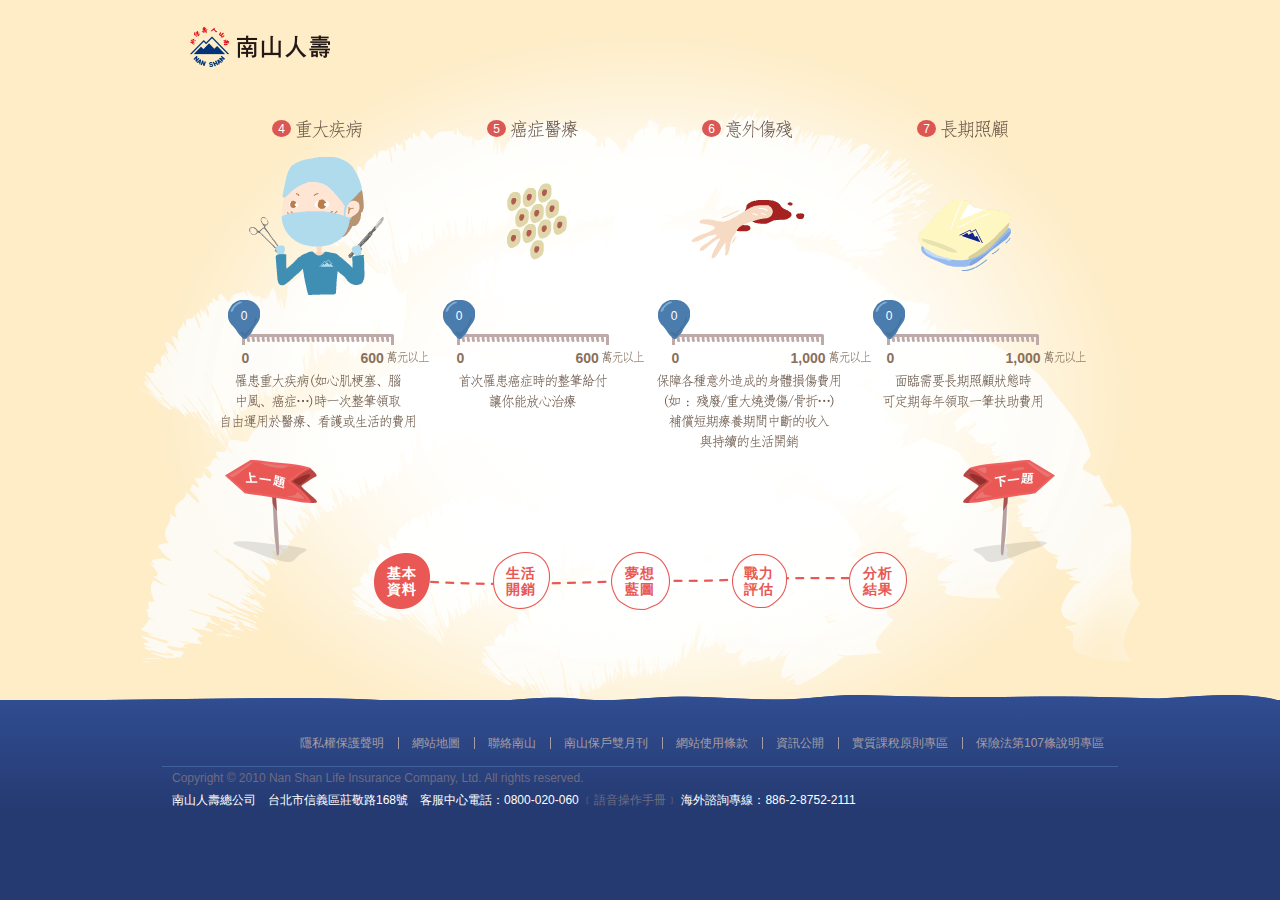
==== commit 80a57bbf: "Q15,Q16 complete" ====
--- a/Views/index.html
+++ b/Views/index.html
@@ -3,8 +3,8 @@
 <head>
 	<meta charset="UTF-8">
 	<title>南山人壽</title>
-	<link rel="stylesheet" href="../Scripts/plugin/ion-rangeSlider/css/ion.rangeSlider.css" />
-	<link rel="stylesheet" href="../Content/css/style.css?CSS=20160420_01" />
+	<link rel="stylesheet" href="../Scripts/plugin/ion-rangeSlider/css/ion.rangeSlider.css">
+	<link rel="stylesheet" href="../Content/css/style.css?CSS=20160420_01">
 </head>
 <body>
 	<div class="l-body">
@@ -21,7 +21,7 @@
 				</div>
 			</div>
 		</header>
-		<div class="l-main is-index">
+		<div class="l-main is-quest">
 			<div class="l-content index">
 				<h2 class="page-title hide-text">這是個殘酷中帶著促咪的小測驗，評估你的人生需要多少保障才足夠？</h2>
 				<em class="slogan hide-text">只要6分鐘，就能護一生</em>
@@ -40,7 +40,7 @@
 				<i class="icon-flying-bird"></i>
 				<i class="icon-flying-bird reverse"></i>
 			</div>
-			<div class="l-content quest quest-1" data-quest="1">
+			<div class="l-content quest quest-16" data-quest="16">
 				<div class="stage cut-1">
 					<ul class="choice-list jq-transition" data-first="true" data-select="">
 						<li class="list">
@@ -267,19 +267,19 @@
 					<ul class="expenditure-selector">
 						<li class="list">
 							<em class="desc">每月必要支出?(食、衣、住、行、育、樂、孝親)</em>
-							<div class="range-slider">
+							<div class="range-slider is-small">
 								<input class="slider-picker expend-slider" data-values="0,0.5,0.8,1,1.3,1.5,1.8,2,2.5,3,3.5,4,4.5,5,5.5,6,6.5,7,7.5,8,8.5,9,9.5,10,15,20,25,30" data-max="30" data-range="0,1.3,3.5,7.5,30" data-liability="0,0">
 							</div>
 						</li>
 						<li class="list">
 							<em class="desc">所有子女到大學畢業需要多少教育費用？</em>
-							<div class="range-slider">
+							<div class="range-slider is-small">
 								<input class="slider-picker expend-slider" data-values="0,50,100,150,200,250,300,350,400,450,500,550,600,650,700,750,800,850,900,950,1000,1100,1200,1300,1400,1500,1600,1700,1800,1900,2000" data-max="2000" data-range="0,450,950,2000" data-liability="0,0">
 							</div>
 						</li>
 						<li class="list">
 							<em class="desc">還背著多少貸款金額 ?(房貸+車貸+學貸+其他借款)</em>
-							<div class="range-slider">
+							<div class="range-slider is-small">
 								<input class="slider-picker expend-slider" data-values="0,10,20,30,40,50,75,100,150,200,250,300,400,500,600,700,800,900,1000,1100,1200,1300,1400,1500,1600,1700,1800,1900,2000" data-max="2000" data-range="0,100,900,2000" data-liability="0,0">
 							</div>
 						</li>
@@ -293,13 +293,13 @@
 					<ul class="expenditure-selector">
 						<li class="list">
 							<em class="desc">你對於緊急預備金的理想數字是多少？(如疾病、意外事故費用)</em>
-							<div class="range-slider">
+							<div class="range-slider is-small">
 								<input class="slider-picker expend-slider" data-values="0,10,20,30,40,50,60,70,80,90,100,110,120,130,140,150,160,170,180,190,200" data-max="200" data-range="0,90,200" data-liability="0,0">
 							</div>
 						</li>
 						<li class="list">
 							<em class="desc">若不幸身故，你的壽險規劃希望讓家人維持同水平的生活幾年？</em>
-							<div class="range-slider">
+							<div class="range-slider is-small">
 								<input class="slider-picker expend-slider" data-values="0,1,2,3,4,5,6,7,8,9,10,11,12,13,14,15,16,17,18,19,20,21,22,23,24,25,26,27,28,29,30" data-max="30" data-range="0,5,15,30" data-liability="0,0">
 							</div>
 						</li>
@@ -490,10 +490,83 @@
 					</h3>
 				</div>
 				<div class="stage cut-15">
+					<ul class="choice-list jq-transition">
+						<li class="list">
+							<em class="question">住院日額</em>
+							<div class="image-wrap"></div>
+							<div class="range-slider is-small">
+								<input class="slider-picker medical-slider" data-values="0,500,1000,1500,2000,2500,3000,3500,4000,4500,5000,5500,6000,6500,7000,7500,8000" data-max="8000">
+							</div>
+							<em class="desc">依照住院期間的長短提供每日定額給付保障</em>
+						</li>
+						<li class="list">
+							<em class="question">實支實付</em>
+							<div class="image-wrap"></div>
+							<div class="range-slider is-small">
+								<input class="slider-picker medical-slider" data-values="0,5,10,15,20,25,30,35,40,45,50" data-max="50">
+							</div>
+							<em class="desc">保障住院期間各種醫療雜費限額</em>
+						</li>
+						<li class="list">
+							<em class="question">手術醫療</em>
+							<div class="image-wrap"></div>
+							<div class="range-slider is-small">
+								<input class="slider-picker medical-slider" data-values="0,500,1000,1500,2000,2500,3000,3500,4000,4500,5000,5500,6000" data-max="6000">
+							</div>
+							<em class="desc">此金額將依據手術部位與項目乘上1-80倍，整筆給付靈活運用</em>
+						</li>
+					</ul>
+					<h2 class="quest-title hide-text">
+						<em>依據以上回答建議你7項醫療項目保障額度如下 你也可手動調整成理想的金額!</em>
+					</h2>
+				</div>
+				<div class="stage cut-16">
+					<ul class="choice-list jq-transition">
+						<li class="list">
+							<em class="question">重大疾病</em>
+							<div class="image-wrap"></div>
+							<div class="range-slider is-small">
+								<input class="slider-picker medical-slider" data-values="0,5,10,15,20,25,30,35,40,45,50,55,60,65,70,75,80,85,90,95,100,150,200,250,300,350,400,450,500,550,600" data-max="600">
+							</div>
+							<em class="desc">罹患重大疾病(如心肌梗塞、腦中風、癌症…)時一次整筆領取自由運用於醫療、看護或生活的費用</em>
+						</li>
+						<li class="list">
+							<em class="question">癌症醫療</em>
+							<div class="image-wrap"></div>
+							<div class="range-slider is-small">
+								<input class="slider-picker medical-slider" data-values="0,5,10,15,20,25,30,35,40,45,50,55,60,65,70,75,80,85,90,95,100,150,200,250,300,350,400,450,500,550,600" data-max="600">
+							</div>
+							<em class="desc">首次罹患癌症時的整筆給付讓你能放心治療</em>
+						</li>
+						<li class="list">
+							<em class="question">意外傷殘</em>
+							<div class="image-wrap"></div>
+							<div class="range-slider is-small">
+								<input class="slider-picker medical-slider" data-values="0,5,10,15,20,25,30,35,40,50,80,100,150,200,250,300,400,500,600,700,800,1000" data-max="1000">
+							</div>
+							<em class="desc">保障各種意外造成的身體損傷費用(如 : 殘廢/重大燒燙傷/骨折…)補償短期療養期間中斷的收入與持續的生活開銷</em>
+						</li>
+						<li class="list">
+							<em class="question">長期照顧</em>
+							<div class="image-wrap"></div>
+							<div class="range-slider is-small">
+								<input class="slider-picker medical-slider" data-values="0,5,10,15,20,25,30,35,40,50,80,100,150,200,250,300,400,500,600,700,800,1000" data-max="1000">
+							</div>
+							<em class="desc">面臨需要長期照顧狀態時可定期每年領取一筆扶助費用</em>
+						</li>
+					</ul>
+				</div>
+				<div class="stage cut-17">
 					<div class="image-wrap"></div>
 					<h2 class="quest-title hide-text">
 						<em>人生沒有夢想，跟鹹魚有什麼分別？但夢想不該只停在「想」 能夠實現的人早就捲起袖口做了這個小測驗（恭喜邁開第一步！）在每個階段，設定不同的目標 現在所做的每一分準備，都將為你擺脫鹹魚人生</em>
 					</h2>
+				</div>
+				<div class="stage cut-21">
+					<button class="btn-notify jq-lightbox">
+						<em class="hide-text">進行保單健檢吧</em>
+						<em class="">進行保單健檢吧</em>
+					</button>
 				</div>
 				<ol class="step-list complete-phase-0">
 					<li class="list">
@@ -543,7 +616,7 @@
 			</div>
 		</footer>
 		<div class="l-lightbox">
-			<div class="m-box">
+			<div class="m-box is-notify">
 				<div class="m-box-header">
 					<button class="btn-close jq-close hide-text">關閉</button>
 				</div>
@@ -554,6 +627,66 @@
 				</div>
 				<div class="m-box-footer">
 					<button class="btn-close jq-close">我了解了</button>
+				</div>
+			</div>
+			<div class="m-box is-insurance">
+				<div class="m-box-header">
+					<button class="btn-close jq-close hide-text">關閉</button>
+				</div>
+				<div class="m-box-body">
+					<h3 class="box-title">新增保單</h3>
+					<ul class="ins-search-info">
+						<li class="list">
+							<div class="box-wrap b-col-6">
+								<input type="text" class="inputbox ins-no" placeholder="保單號碼">
+							</div>
+							<div class="box-wrap b-col-6 is-select">
+								<select class="selection">
+									<option value="">投保公司</option>
+									<option value=""></option>
+								</select>
+							</div>
+						</li>
+						<li class="list">
+							<div class="box-wrap b-col-12">
+								<input type="text" class="inputbox ins-name" placeholder="保險名稱">
+							</div>
+						</li>
+						<li class="list">
+							<div class="box-wrap b-col-6 is-select">
+								<select class="selection">
+									<option value="">投保日期</option>
+									<option value=""></option>
+								</select>
+							</div>
+							<div class="box-wrap b-col-6 is-select">
+								<select class="selection">
+									<option value="">型別</option>
+									<option value=""></option>
+								</select>
+							</div>
+						</li>
+						<li class="list">
+							<div class="box-wrap b-col-4 is-select">
+								<select class="selection">
+									<option value="">繳費年期</option>
+									<option value=""></option>
+								</select>
+							</div>
+							<div class="box-wrap b-col-4 is-select">
+								<select class="selection">
+									<option value="">保障年期</option>
+									<option value=""></option>
+								</select>
+							</div>
+							<div class="box-wrap b-col-4">
+								<input type="text" class="inputbox" placeholder="保額">
+							</div>
+						</li>
+					</ul>
+				</div>
+				<div class="m-box-footer">
+					<button class="btn-close jq-close">確認送出</button>
 				</div>
 			</div>
 		</div>
@@ -564,6 +697,7 @@
 		<img class="b-lazy" src="../Content/img/boy-door.png" alt="">
 		<img class="b-lazy" src="../Content/img/bg-exams.png" alt="">
 		<img class="b-lazy" src="../Content/img/bg-slider.png" alt="">
+		<img class="b-lazy" src="../Content/img/bg-box.png" alt="">
 		<img class="b-lazy" src="../Content/img/shared.png" alt="">
 		<img class="b-lazy" src="../Content/img/q2/ani-q2-girl.png" alt="">
 		<img class="b-lazy" src="../Content/img/q2/ani-q2-boy.png" alt="">
@@ -608,6 +742,8 @@
 		<img class="b-lazy" src="../Content/img/q13/ani-q13-envelopes.png" alt="">
 		<img class="b-lazy" src="../Content/img/q14/ani-q14.png" alt="">
 		<img class="b-lazy" src="../Content/img/q15/ani-q15.png" alt="">
+		<img class="b-lazy" src="../Content/img/q16/ani-q16.png" alt="">
+		<img class="b-lazy" src="../Content/img/q17/ani-q17.png" alt="">
 	</div>
 </body>
 <script src="../Scripts/plugin/jquery/jquery.min.js?JS=20160216_01"></script>
--- a/Content/css/style.css
+++ b/Content/css/style.css
@@ -1 +1 @@
-﻿html,body,div,span,applet,object,iframe,h1,h2,h3,h4,h5,h6,p,blockquote,pre,a,abbr,acronym,address,big,cite,code,del,dfn,em,img,ins,kbd,q,s,samp,small,strike,strong,sub,sup,tt,var,b,u,i,center,dl,dt,dd,ol,ul,li,fieldset,form,label,legend,table,caption,tbody,tfoot,thead,tr,th,td,article,aside,canvas,details,embed,figure,figcaption,footer,header,hgroup,menu,nav,output,ruby,section,summary,time,mark,audio,video{margin:0;padding:0;border:0;font:inherit;font-size:100%;vertical-align:baseline}html{line-height:1}ol,ul{list-style:none}table{border-collapse:collapse;border-spacing:0}caption,th,td{text-align:left;font-weight:normal;vertical-align:middle}q,blockquote{quotes:none}q:before,q:after,blockquote:before,blockquote:after{content:"";content:none}a img{border:none}article,aside,details,figcaption,figure,footer,header,hgroup,main,menu,nav,section,summary{display:block}.b-cloak{display:none !important}.b-middle{font-size:0;max-height:100%}.b-middle:before{content:'';height:100%;display:inline-block;vertical-align:middle;*vertical-align:auto;*zoom:1;*display:inline}.b-middle>*{font-size:initial;zoom:1;display:inline-block;vertical-align:middle;*vertical-align:auto;*zoom:1;*display:inline}.b-clearfix:after{content:'';width:100%;height:0;clear:both;overflow:hidden;*zoom:1;display:block;vertical-align:middle}.b-lazy{display:none}.hide-text{position:relative;overflow:hidden;font-size:0;line-height:0;text-indent:200%;white-space:nowrap}.hide-text em{position:absolute;top:100%;left:100%}html,body{font:12px/1.6 Arial,"黑體","Heiti TC","微軟正黑體","Microsoft JhengHei";width:100%;min-height:100%;-webkit-text-size-adjust:none;-moz-text-size-adjust:none;-o-text-size-adjust:none;-ms-text-size-adjust:none;text-size-adjust:none}body{background:#253a71;overflow-x:hidden}button{margin:0;padding:0;font-family:Arial,"黑體","Heiti TC","微軟正黑體","Microsoft JhengHei";border:0;border-spacing:0;position:relative;background:none;outline:0;cursor:pointer;text-indent:0;z-index:1;text-rendering:auto;text-transform:none;speak:none;display:inline-block;-ms-touch-action:manipulation;touch-action:manipulation;-webkit-user-select:none;-moz-user-select:none;-ms-user-select:none;user-select:none}input{font-family:Arial,"黑體","Heiti TC","微軟正黑體","Microsoft JhengHei";-webkit-appearance:none;-moz-appearance:none;-ms-appearance:none;-o-appearance:none;appearance:none}a{margin:0;padding:0;font-family:Arial,"黑體","Heiti TC","微軟正黑體","Microsoft JhengHei";border:0;border-spacing:0;position:relative;background:none;outline:0;cursor:pointer;text-indent:0;z-index:1;text-rendering:auto;text-transform:none;speak:none;display:inline-block;-ms-touch-action:manipulation;touch-action:manipulation;-webkit-user-select:none;-moz-user-select:none;-ms-user-select:none;user-select:none;text-decoration:none;outline:0}a[href^="tel"],a[href^="TEL"]{cursor:text}a:hoevr{text-decoration:none}@media screen and (max-width: 998px){html,body{min-height:100%}html{overflow-x:hidden}}@media screen and (max-width: 739px){body{min-height:100vh;position:relative}html{overflow-x:hidden}}.l-body{position:relative;background:#feedc7 url('../img/bg-main.png?1464173817') center 30px no-repeat}.l-header{margin-left:-450px;width:900px;position:absolute;top:0;left:50%;z-index:1}.l-main{margin:0 auto;width:1000px;height:700px;position:relative}.l-main.is-index:before,.l-main.is-index:after{content:'';background:url('../img/bg-index.png?1467014384') 0 0 no-repeat;display:block;position:absolute;-moz-animation:wave-cloud 4s ease-in infinite;-webkit-animation:wave-cloud 4s ease-in infinite;animation:wave-cloud 4s ease-in infinite}.l-main.is-index:before{width:112px;height:420px;top:-210px;left:275px;-moz-animation-delay:-2s;-webkit-animation-delay:-2s;animation-delay:-2s}.l-main.is-index:after{background-position:-112px 0;width:126px;height:312px;top:-4px;left:165px;-moz-transform:rotate(5deg);-ms-transform:rotate(5deg);-webkit-transform:rotate(5deg);transform:rotate(5deg);-moz-transform-origin:top center;-ms-transform-origin:top center;-webkit-transform-origin:top center;transform-origin:top center}.l-main.is-index .index{opacity:1}.l-main.is-index .quest>*{display:none}.l-main.is-quest .quest{width:100%;height:100%;position:absolute;top:0;opacity:1}.l-main .l-content{opacity:0;-moz-transition:ease-in .5s all;-o-transition:ease-in .5s all;-webkit-transition:ease-in .5s all;transition:ease-in .5s all}.l-footer{background-image:url('[data-uri]');background-size:100%;background-image:-webkit-gradient(linear, 50% 0%, 50% 100%, color-stop(0%, #304d91),color-stop(100%, #253a71));background-image:-moz-linear-gradient(top, #304d91 0%,#253a71 100%);background-image:-webkit-linear-gradient(top, #304d91 0%,#253a71 100%);background-image:linear-gradient(to bottom, #304d91 0%,#253a71 100%)}.l-lightbox{background:rgba(0,0,0,0.55);position:fixed;top:0;bottom:0;left:0;right:0;opacity:0;z-index:-1;-moz-transition:ease-in .3s opacity;-o-transition:ease-in .3s opacity;-webkit-transition:ease-in .3s opacity;transition:ease-in .3s opacity}.l-lightbox.animation-op{opacity:1}.l-lightbox.is-show{z-index:10}.m-footer{margin:0 auto;padding:0 22px;width:1000px;position:relative;-moz-box-sizing:border-box;-webkit-box-sizing:border-box;box-sizing:border-box}.m-footer:before{content:'';margin-left:-533px;background:url('../img/footer-top.png?1464173820') 0 0 no-repeat;display:block;width:1170px;height:5px;position:absolute;top:-5px;left:50%}.m-footer .info-list{padding:34px 0 14px 0;border-bottom:1px solid #42609b;font-size:0;text-align:right}.m-footer .info-list .list{padding:0 14px;display:inline-block;position:relative;font-size:12px;line-height:1.5em}.m-footer .info-list .list:first-child:before{display:none}.m-footer .info-list .list:before{content:'';margin-top:-6px;background:#a69da2;display:block;width:1px;height:12px;position:absolute;top:50%;left:0}.m-footer .info-list .link{color:#a69da2}.m-footer .info-list .link:hover{text-decoration:underline}.m-footer .m-footer-bd{padding-left:10px;line-height:22px}.m-footer .copyright{color:#6f6b81}.m-footer .address{color:#fff}.m-footer .address .link{color:#6f6b81}.m-footer .address .link:hover{text-decoration:underline}.m-box{margin:-173px 0 0 -351px;background:#fff;width:702px;height:314px;position:absolute;top:50%;left:50%;border-right:1px solid #d9b8b8;border-left:1px solid #d9b8b8;-moz-box-sizing:border-box;-webkit-box-sizing:border-box;box-sizing:border-box}.m-box:before,.m-box:after{content:'';background:url('../img/bg-box.png?1467014387') 0 0 no-repeat;display:block;height:16px;position:absolute;top:-16px;left:-1px;right:-1px}.m-box:after{background-position:0 -16px;top:auto;bottom:-16px}.m-box-header .btn-close{background-position:-376px -32px;width:33px;top:-25px;right:-7px}.m-box-body{padding:0 50px;border-right:1px solid #f6eded;border-left:1px solid #f6eded;color:#4a7cad;font-size:14px;line-height:20px}.m-box-body .box-title{margin:12px auto 5px auto;background:url('../img/bg-box.png?1467014387') 0 -32px no-repeat;width:237px;height:34px;color:#fff;font-size:14px;letter-spacing:1px;line-height:33px;text-align:center}.m-box-body p{margin-top:20px}.m-box-footer .btn-close{background-position:-237px -32px;width:139px;bottom:-28px;right:66px;color:#e95854;font-size:14px;font-weight:bold;letter-spacing:1px}.btn-close{background:url('../img/bg-box.png?1467014387') no-repeat;height:33px;position:absolute}.logo{width:140px;height:40px;position:absolute;top:27px;left:0}.logo .link{background:url('../img/shared.png?1465269583') 0 0 no-repeat;display:block;width:100%;height:100%}.insurance-wrap{display:none;position:absolute;top:20px;right:0;font-size:14px;text-indent:18px}.insurance-wrap .wording{color:#e95854;font-weight:bold;line-height:27px}.insurance-wrap .cost{background:url('../img/shared.png?1465269583') -140px 0 no-repeat;display:block;width:166px;height:32px;position:relative;color:#fff;line-height:32px}.insurance-wrap .cost .dollar{position:relative;z-index:1;font-size:16px;letter-spacing:1px}.insurance-wrap .svg-icon{width:100%;height:100%;position:absolute;top:0;left:0}.index{height:100%;position:relative}.index:before{content:'';background:url('../img/bg-index.png?1467014384') -238px 0 no-repeat;display:block;width:372px;height:222px;position:absolute;top:345px;left:108px}.index:after{content:'';background:url('../img/index-ani.png?1464250623') -238px 0 no-repeat;display:block;width:200px;height:167px;position:absolute;top:300px;left:281px;-moz-animation:family-ani 7s steps(118, end) infinite;-webkit-animation:family-ani 7s steps(118, end) infinite;animation:family-ani 7s steps(118, end) infinite}.index .page-title{background:url('../img/bg-index.png?1467014384') -238px -222px no-repeat;display:block;width:454px;height:108px;position:absolute;top:200px;left:427px}.index .slogan{background:url('../img/bg-index.png?1467014384') -112px -330px no-repeat;display:block;width:224px;height:28px;position:absolute;top:380px;left:520px}.index .btn-area{margin-left:8px;position:absolute;top:498px;left:50%}.index .btn-area .btn-notify{margin-bottom:10px;background:url('../img/bg-index.png?1467014384') -112px -390px no-repeat;display:block;width:130px;height:17px}.index .btn-area .btn-check em{background:url('../img/bg-index.png?1467014384') -242px -390px no-repeat;display:inline-block;width:25px;height:15px}.index .btn-area .btn-check.disagree{margin-left:20px}.index .btn-area .btn-check.disagree em{background-position:-267px -390px;width:40px}.index .btn-start{display:block;width:124px;height:114px;position:absolute;top:428px;right:144px}.index .btn-start:before,.index .btn-start:after{content:'';background:url('../img/bg-index.png?1467014384') 0 0 no-repeat;display:block;position:absolute}.index .btn-start:before{background-position:-336px -330px;width:100%;height:86px;bottom:0;right:0}.index .btn-start:after{background-position:-610px 0;width:37px;height:37px;top:0;right:48px;-moz-animation:nod-head 8s steps(1, end) infinite;-webkit-animation:nod-head 8s steps(1, end) infinite;animation:nod-head 8s steps(1, end) infinite}.index .btn-start:hover{width:126px}.index .btn-start:hover:before{background-position:-460px -330px}.index .btn-start:hover:after{-moz-animation-play-state:paused;-webkit-animation-play-state:paused;animation-play-state:paused;-moz-transform:scale(-1, 1);-ms-transform:scale(-1, 1);-webkit-transform:scale(-1, 1);transform:scale(-1, 1)}.index .btn-start:hover ~ .icon-flying-bird{-moz-animation-play-state:paused;-webkit-animation-play-state:paused;animation-play-state:paused}.index .icon-flying-bird{display:block;width:45px;height:32px;position:absolute;top:335px;left:409px;-moz-animation:flying-move 8s linear infinite;-webkit-animation:flying-move 8s linear infinite;animation:flying-move 8s linear infinite}.index .icon-flying-bird.reverse{-moz-animation:flying-move-reverse 8s linear infinite;-webkit-animation:flying-move-reverse 8s linear infinite;animation:flying-move-reverse 8s linear infinite}.index .icon-flying-bird.reverse:before{background:url('../img/bg-index.png?1467014384') -202px -358px no-repeat;-moz-animation:wing-ani-reverse 0.4s steps(1, end) infinite;-webkit-animation:wing-ani-reverse 0.4s steps(1, end) infinite;animation:wing-ani-reverse 0.4s steps(1, end) infinite}.index .icon-flying-bird:before{content:'';background:url('../img/bg-index.png?1467014384') -112px -358px no-repeat;display:block;width:100%;height:100%;-moz-animation:wing-ani 0.4s steps(1, end) infinite;-webkit-animation:wing-ani 0.4s steps(1, end) infinite;animation:wing-ani 0.4s steps(1, end) infinite}.stage{display:none}.quest-title{margin-left:-17px;background:url(../img/bg-exams.png) 0 0 no-repeat;display:block;width:0;position:absolute;top:78px;left:50%}.btn-check:before{content:'';margin-right:7px;background:url('../img/shared.png?1465269583') -306px 0 no-repeat;display:inline-block;width:21px;height:21px}.btn-check.is-checked:after{content:'';background:url('../img/checked.png?1464173819') 0 0 no-repeat;display:block;width:34px;height:20px;position:absolute;bottom:7px;left:-5px;z-index:1;-moz-animation:btn-checked 0.2s steps(3, end) forwards;-webkit-animation:btn-checked 0.2s steps(3, end) forwards;animation:btn-checked 0.2s steps(3, end) forwards}.choice-list{height:100%;font-size:0}.choice-list .list{display:inline-block;width:50%;height:100%;text-align:center;-moz-box-sizing:border-box;-webkit-box-sizing:border-box;box-sizing:border-box}.choice-list .list:first-child .btn-check{margin-right:142px;right:50%}.choice-list .list:last-child .btn-check{margin-left:142px;left:50%}.choice-list .list .btn-check{position:absolute;bottom:190px;overflow:visible;-moz-transition:ease-in .3s all;-o-transition:ease-in .3s all;-webkit-transition:ease-in .3s all;transition:ease-in .3s all}.choice-list .list .btn-check em{background:url(../img/bg-exams.png) 0 0 no-repeat;display:inline-block;height:21px}.choice-list .list .btn-check .svg-icon{display:inline-block;width:21px;height:21px}.girl,.boy{display:block;position:absolute}.girl{background:url('../img/girl.png?1464596218') -151px 0 no-repeat}.boy{background:url('../img/boy.png?1463568812') -148px 0 no-repeat}.quest-1 .cut-1{display:block;height:100%}.quest-2 .cut-2{display:block;height:100%}.quest-3 .cut-3{display:block;height:100%}.quest-4 .cut-4{display:block;height:100%}.quest-5 .cut-5{display:block;height:100%}.quest-6 .cut-6{display:block;height:100%}.quest-7 .cut-7{display:block;height:100%}.quest-8 .cut-8{display:block;height:100%}.quest-9 .cut-9{display:block;height:100%}.quest-10 .cut-10{display:block;height:100%}.quest-11 .cut-11{display:block;height:100%}.quest-12 .cut-12{display:block;height:100%}.quest-13 .cut-13{display:block;height:100%}.quest-14 .cut-14{display:block;height:100%}.quest-15 .cut-15{display:block;height:100%}.quest-16 .cut-16{display:block;height:100%}.quest-17 .cut-17{display:block;height:100%}.quest-18 .cut-18{display:block;height:100%}.quest-19 .cut-19{display:block;height:100%}.quest-20 .cut-20{display:block;height:100%}.quest-1 .quest-title{margin-left:-83px;height:38px;-moz-animation:q1-title 0.7s linear forwards;-webkit-animation:q1-title 0.7s linear forwards;animation:q1-title 0.7s linear forwards}.quest-1 .choice-list .list em{width:20px}.quest-1 .choice-list .list:first-child .btn-check em{background-position:-166px 0}.quest-1 .choice-list .list:first-child .btn-check.is-checked ~ .image-wrap{-moz-animation:bow-girl 0.3s steps(11, start) forwards;-webkit-animation:bow-girl 0.3s steps(11, start) forwards;animation:bow-girl 0.3s steps(11, start) forwards}.quest-1 .choice-list .list:first-child .btn-check.ani-reverse ~ .image-wrap{-moz-animation:reverse-girl 0.3s steps(11, start) forwards;-webkit-animation:reverse-girl 0.3s steps(11, start) forwards;animation:reverse-girl 0.3s steps(11, start) forwards}.quest-1 .choice-list .list:last-child .btn-check:before{background-position:-327px 0}.quest-1 .choice-list .list:last-child .btn-check em{background-position:-185px 0}.quest-1 .choice-list .list:last-child .btn-check.is-checked ~ .image-wrap{-moz-animation:bow-boy 0.3s steps(6, start) forwards;-webkit-animation:bow-boy 0.3s steps(6, start) forwards;animation:bow-boy 0.3s steps(6, start) forwards}.quest-1 .choice-list .list:last-child .btn-check.ani-reverse ~ .image-wrap{-moz-animation:reverse-boy 0.3s steps(6, start) forwards;-webkit-animation:reverse-boy 0.3s steps(6, start) forwards;animation:reverse-boy 0.3s steps(6, start) forwards}.quest-1 .choice-list[class^="chosen-"] ~ .quest-title,.quest-1 .choice-list[class^="chosen-"] .btn-check,.quest-1 .choice-list[class*=" chosen-"] ~ .quest-title,.quest-1 .choice-list[class*=" chosen-"] .btn-check{opacity:0}.quest-1 .choice-list.chosen-girl .girl{-moz-animation:transition-girl 0.3s steps(11, start) forwards !important;-webkit-animation:transition-girl 0.3s steps(11, start) forwards !important;animation:transition-girl 0.3s steps(11, start) forwards !important}.quest-1 .choice-list.chosen-girl .boy{background:url(../img/boy-door.png) 0 0 no-repeat;width:335px;height:309px;top:179px;right:143px;-moz-animation:flipout-door 1.5s steps(29, start) forwards;-webkit-animation:flipout-door 1.5s steps(29, start) forwards;animation:flipout-door 1.5s steps(29, start) forwards}.quest-1 .choice-list.chosen-boy .girl{background:url(../img/girl-door.png) 0 0 no-repeat;width:335px;height:309px;top:179px;left:184px;-moz-animation:flipout-door 1.5s steps(29, start) forwards;-webkit-animation:flipout-door 1.5s steps(29, start) forwards;animation:flipout-door 1.5s steps(29, start) forwards}.quest-1 .girl{width:151px;height:242px;top:230px;left:250px;-moz-animation:wink-girl 5s steps(1, start) infinite;-webkit-animation:wink-girl 5s steps(1, start) infinite;animation:wink-girl 5s steps(1, start) infinite}.quest-1 .boy{width:148px;height:242px;top:226px;right:260px;-moz-animation:wink-boy 5s 0.5s steps(1, start) infinite;-webkit-animation:wink-boy 5s 0.5s steps(1, start) infinite;animation:wink-boy 5s 0.5s steps(1, start) infinite}.quest-1 .btn-prev{top:-120px}.quest-2 .quest-title{margin-left:-83px;background-position:0 -38px;height:38px;-moz-animation:q2-title 1.5s linear forwards;-webkit-animation:q2-title 1.5s linear forwards;animation:q2-title 1.5s linear forwards}.quest-2 .choice-list{width:100%;position:absolute}.quest-2 .choice-list:before{content:'';display:block;position:absolute;top:50%;left:50%}.quest-2 .choice-list .list em{width:39px;height:21px}.quest-2 .choice-list .list:first-child .btn-check em{background-position:-166px -21px}.quest-2 .choice-list .list:last-child .btn-check:before{background-position:-327px 0}.quest-2 .choice-list .list:last-child .btn-check em{background-position:-166px -42px}.quest-2 .choice-list.chosen-girl:before{margin:-171px 0 0 -237px;background:url(../img/q2/ani-q2-girl.png) 0 -7272px no-repeat;width:595px;height:303px}.quest-2 .choice-list.chosen-girl[data-first="true"]:before{background-position:0 0;-moz-animation:q2-girl 1.4s steps(24, end) forwards;-webkit-animation:q2-girl 1.4s steps(24, end) forwards;animation:q2-girl 1.4s steps(24, end) forwards}.quest-2 .choice-list.chosen-girl[data-select="single"]{-moz-animation-duration:1.4s;-webkit-animation-duration:1.4s;animation-duration:1.4s;-moz-animation-delay:0.5s;-webkit-animation-delay:0.5s;animation-delay:0.5s}.quest-2 .choice-list.chosen-girl[data-select="single"]:before{margin:-242px 0 0 -247px;background-position:-595px 0;width:566px;height:374px;-moz-animation:q2-girl-single 1.4s 0.5s steps(17, end) forwards;-webkit-animation:q2-girl-single 1.4s 0.5s steps(17, end) forwards;animation:q2-girl-single 1.4s 0.5s steps(17, end) forwards}.quest-2 .choice-list.chosen-girl[data-reverse="single"]{-moz-animation-duration:1.4s;-webkit-animation-duration:1.4s;animation-duration:1.4s;-moz-animation-delay:0.5s;-webkit-animation-delay:0.5s;animation-delay:0.5s}.quest-2 .choice-list.chosen-girl[data-reverse="single"]:before{margin:-242px 0 0 -247px;background-position:-595px -6358px;width:566px;height:374px;-moz-animation:q2-girl-single-reverse 1.4s 0.5s steps(17, end) forwards;-webkit-animation:q2-girl-single-reverse 1.4s 0.5s steps(17, end) forwards;animation:q2-girl-single-reverse 1.4s 0.5s steps(17, end) forwards}.quest-2 .choice-list.chosen-girl[data-select="merried"]{-moz-animation-duration:3.5s;-webkit-animation-duration:3.5s;animation-duration:3.5s;-moz-animation-delay:0;-webkit-animation-delay:0;animation-delay:0}.quest-2 .choice-list.chosen-girl[data-select="merried"]:before{margin:-168px 0 0 -255px;background-position:-1161px 0;width:508px;height:298px;-moz-animation:q2-girl-merried 3.5s steps(61, end) forwards;-webkit-animation:q2-girl-merried 3.5s steps(61, end) forwards;animation:q2-girl-merried 3.5s steps(61, end) forwards}.quest-2 .choice-list.chosen-girl[data-reverse="merried"]{-moz-animation-duration:3.5s;-webkit-animation-duration:3.5s;animation-duration:3.5s;-moz-animation-delay:0;-webkit-animation-delay:0;animation-delay:0}.quest-2 .choice-list.chosen-girl[data-reverse="merried"]:before{margin:-168px 0 0 -255px;background-position:-1161px -18178px;width:508px;height:298px;-moz-animation:q2-girl-merried-reverse 3.5s steps(61, end) forwards;-webkit-animation:q2-girl-merried-reverse 3.5s steps(61, end) forwards;animation:q2-girl-merried-reverse 3.5s steps(61, end) forwards}.quest-2 .choice-list.chosen-boy:before{margin:-171px 0 0 -316px;background:url(../img/q2/ani-q2-boy.png) 0 -6363px no-repeat;width:512px;height:303px}.quest-2 .choice-list.chosen-boy[data-first="true"]:before{background-position:0 0;-moz-animation:q2-boy 1.4s 0.5s steps(21, end) forwards;-webkit-animation:q2-boy 1.4s 0.5s steps(21, end) forwards;animation:q2-boy 1.4s 0.5s steps(21, end) forwards}.quest-2 .choice-list.chosen-boy[data-select="single"]{-moz-animation-duration:1.7s;-webkit-animation-duration:1.7s;animation-duration:1.7s;-moz-animation-delay:0.5s;-webkit-animation-delay:0.5s;animation-delay:0.5s}.quest-2 .choice-list.chosen-boy[data-select="single"]:before{margin:-171px 0 0 -317px;background-position:-512px 0;width:614px;height:303px;-moz-animation:q2-boy-single 1.7s 0.5s steps(29, end) forwards;-webkit-animation:q2-boy-single 1.7s 0.5s steps(29, end) forwards;animation:q2-boy-single 1.7s 0.5s steps(29, end) forwards}.quest-2 .choice-list.chosen-boy[data-reverse="single"]{-moz-animation-duration:1.7s;-webkit-animation-duration:1.7s;animation-duration:1.7s;-moz-animation-delay:0.5s;-webkit-animation-delay:0.5s;animation-delay:0.5s}.quest-2 .choice-list.chosen-boy[data-reverse="single"]:before{margin:-171px 0 0 -317px;background-position:-512px -8787px;width:614px;height:303px;-moz-animation:q2-boy-single-reverse 1.7s 0.5s steps(29, end) forwards;-webkit-animation:q2-boy-single-reverse 1.7s 0.5s steps(29, end) forwards;animation:q2-boy-single-reverse 1.7s 0.5s steps(29, end) forwards}.quest-2 .choice-list.chosen-boy[data-select="merried"]{-moz-animation-duration:2.7s;-webkit-animation-duration:2.7s;animation-duration:2.7s;-moz-animation-delay:0;-webkit-animation-delay:0;animation-delay:0}.quest-2 .choice-list.chosen-boy[data-select="merried"]:before{margin:-170px 0 0 -271px;background-position:-1126px 0;width:509px;height:298px;-moz-animation:q2-boy-merried 2.7s steps(49, end) forwards;-webkit-animation:q2-boy-merried 2.7s steps(49, end) forwards;animation:q2-boy-merried 2.7s steps(49, end) forwards}.quest-2 .choice-list.chosen-boy[data-reverse="merried"]{-moz-animation-duration:2.7s;-webkit-animation-duration:2.7s;animation-duration:2.7s;-moz-animation-delay:0;-webkit-animation-delay:0;animation-delay:0}.quest-2 .choice-list.chosen-boy[data-reverse="merried"]:before{margin:-170px 0 0 -271px;background-position:-1126px -14602px;width:509px;height:298px;-moz-animation:q2-boy-merried-reverse 2.7s steps(49, end) forwards;-webkit-animation:q2-boy-merried-reverse 2.7s steps(49, end) forwards;animation:q2-boy-merried-reverse 2.7s steps(49, end) forwards}.quest-2 .choice-list[class^="chosen-"] .btn-check>*,.quest-2 .choice-list[class*=" chosen-"] .btn-check>*{-moz-animation:q2-btn-check 0.3s linear forwards;-webkit-animation:q2-btn-check 0.3s linear forwards;animation:q2-btn-check 0.3s linear forwards}.quest-3 .quest-title{margin-left:-80px;background-position:0 -76px;width:0;height:37px;top:78px;-moz-animation:q3-title 1.2s 0.1s linear forwards;-webkit-animation:q3-title 1.2s 0.1s linear forwards;animation:q3-title 1.2s 0.1s linear forwards}.quest-3 .image-wrap{position:absolute;left:50%}.quest-3 .chosen-girl .image-wrap{margin-left:-75px;background:url(../img/q3/ani-q3-girl.png) 0 0 no-repeat;width:151px;height:524px;bottom:230px}.quest-3 .chosen-girl .image-wrap[data-age="y-t-o"]{-moz-animation:q3-girl-y-t-o 2.6s steps(49, end) forwards;-webkit-animation:q3-girl-y-t-o 2.6s steps(49, end) forwards;animation:q3-girl-y-t-o 2.6s steps(49, end) forwards}.quest-3 .chosen-girl .image-wrap[data-age="m-t-o"]{-moz-animation:q3-girl-m-t-o 1.3s steps(25, end) forwards;-webkit-animation:q3-girl-m-t-o 1.3s steps(25, end) forwards;animation:q3-girl-m-t-o 1.3s steps(25, end) forwards}.quest-3 .chosen-girl .image-wrap[data-age="c-t-o"]{-moz-animation:q3-girl-c-t-o 1.3s steps(25, end) forwards;-webkit-animation:q3-girl-c-t-o 1.3s steps(25, end) forwards;animation:q3-girl-c-t-o 1.3s steps(25, end) forwards}.quest-3 .chosen-girl .image-wrap[data-age="y-t-m"]{-moz-animation:q3-girl-y-t-m 1.3s steps(24, end) forwards;-webkit-animation:q3-girl-y-t-m 1.3s steps(24, end) forwards;animation:q3-girl-y-t-m 1.3s steps(24, end) forwards}.quest-3 .chosen-girl .image-wrap[data-age="o-t-m"]{-moz-animation:q3-girl-o-t-m 1.3s steps(25, end) forwards;-webkit-animation:q3-girl-o-t-m 1.3s steps(25, end) forwards;animation:q3-girl-o-t-m 1.3s steps(25, end) forwards}.quest-3 .chosen-girl .image-wrap[data-age="c-t-m"]{-moz-animation:q3-girl-c-t-m 2.6s steps(50, end) forwards;-webkit-animation:q3-girl-c-t-m 2.6s steps(50, end) forwards;animation:q3-girl-c-t-m 2.6s steps(50, end) forwards}.quest-3 .chosen-girl .image-wrap[data-age="o-t-y"]{-moz-animation:q3-girl-o-t-y 2.6s steps(49, end) forwards;-webkit-animation:q3-girl-o-t-y 2.6s steps(49, end) forwards;animation:q3-girl-o-t-y 2.6s steps(49, end) forwards}.quest-3 .chosen-girl .image-wrap[data-age="m-t-y"]{-moz-animation:q3-girl-m-t-y 1.3s steps(24, end) forwards;-webkit-animation:q3-girl-m-t-y 1.3s steps(24, end) forwards;animation:q3-girl-m-t-y 1.3s steps(24, end) forwards}.quest-3 .chosen-girl .image-wrap[data-age="c-t-y"]{-moz-animation:q3-girl-c-t-y 3.9s steps(74, end) forwards;-webkit-animation:q3-girl-c-t-y 3.9s steps(74, end) forwards;animation:q3-girl-c-t-y 3.9s steps(74, end) forwards}.quest-3 .chosen-girl .image-wrap[data-age="y-t-c"]{-moz-animation:q3-girl-y-t-c 3.9s steps(74, end) forwards;-webkit-animation:q3-girl-y-t-c 3.9s steps(74, end) forwards;animation:q3-girl-y-t-c 3.9s steps(74, end) forwards}.quest-3 .chosen-girl .image-wrap[data-age="m-t-c"]{-moz-animation:q3-girl-m-t-c 2.6s steps(50, end) forwards;-webkit-animation:q3-girl-m-t-c 2.6s steps(50, end) forwards;animation:q3-girl-m-t-c 2.6s steps(50, end) forwards}.quest-3 .chosen-girl .image-wrap[data-age="o-t-c"]{-moz-animation:q3-girl-o-t-c 1.3s steps(25, end) forwards;-webkit-animation:q3-girl-o-t-c 1.3s steps(25, end) forwards;animation:q3-girl-o-t-c 1.3s steps(25, end) forwards}.quest-3 .chosen-boy .image-wrap{margin-left:-76px;background:url(../img/q3/ani-q3-boy.png) 0 0 no-repeat;width:153px;height:537px;bottom:215px}.quest-3 .chosen-boy .image-wrap[data-age="y-t-o"]{-moz-animation:q3-boy-y-t-o 2.8s steps(50, end) forwards;-webkit-animation:q3-boy-y-t-o 2.8s steps(50, end) forwards;animation:q3-boy-y-t-o 2.8s steps(50, end) forwards}.quest-3 .chosen-boy .image-wrap[data-age="m-t-o"]{-moz-animation:q3-boy-m-t-o 1.4s steps(25, end) forwards;-webkit-animation:q3-boy-m-t-o 1.4s steps(25, end) forwards;animation:q3-boy-m-t-o 1.4s steps(25, end) forwards}.quest-3 .chosen-boy .image-wrap[data-age="c-t-o"]{-moz-animation:q3-boy-c-t-o 1.4s steps(25, end) forwards;-webkit-animation:q3-boy-c-t-o 1.4s steps(25, end) forwards;animation:q3-boy-c-t-o 1.4s steps(25, end) forwards}.quest-3 .chosen-boy .image-wrap[data-age="y-t-m"]{-moz-animation:q3-boy-y-t-m 1.4s steps(25, end) forwards;-webkit-animation:q3-boy-y-t-m 1.4s steps(25, end) forwards;animation:q3-boy-y-t-m 1.4s steps(25, end) forwards}.quest-3 .chosen-boy .image-wrap[data-age="o-t-m"]{-moz-animation:q3-boy-o-t-m 1.4s steps(25, end) forwards;-webkit-animation:q3-boy-o-t-m 1.4s steps(25, end) forwards;animation:q3-boy-o-t-m 1.4s steps(25, end) forwards}.quest-3 .chosen-boy .image-wrap[data-age="c-t-m"]{-moz-animation:q3-boy-c-t-m 2.8s steps(50, end) forwards;-webkit-animation:q3-boy-c-t-m 2.8s steps(50, end) forwards;animation:q3-boy-c-t-m 2.8s steps(50, end) forwards}.quest-3 .chosen-boy .image-wrap[data-age="o-t-y"]{-moz-animation:q3-boy-o-t-y 2.8s steps(50, end) forwards;-webkit-animation:q3-boy-o-t-y 2.8s steps(50, end) forwards;animation:q3-boy-o-t-y 2.8s steps(50, end) forwards}.quest-3 .chosen-boy .image-wrap[data-age="m-t-y"]{-moz-animation:q3-boy-m-t-y 1.4s steps(25, end) forwards;-webkit-animation:q3-boy-m-t-y 1.4s steps(25, end) forwards;animation:q3-boy-m-t-y 1.4s steps(25, end) forwards}.quest-3 .chosen-boy .image-wrap[data-age="c-t-y"]{-moz-animation:q3-boy-c-t-y 4.2s steps(75, end) forwards;-webkit-animation:q3-boy-c-t-y 4.2s steps(75, end) forwards;animation:q3-boy-c-t-y 4.2s steps(75, end) forwards}.quest-3 .chosen-boy .image-wrap[data-age="y-t-c"]{-moz-animation:q3-boy-y-t-c 4.2s steps(75, end) forwards;-webkit-animation:q3-boy-y-t-c 4.2s steps(75, end) forwards;animation:q3-boy-y-t-c 4.2s steps(75, end) forwards}.quest-3 .chosen-boy .image-wrap[data-age="m-t-c"]{-moz-animation:q3-boy-m-t-c 2.8s steps(50, end) forwards;-webkit-animation:q3-boy-m-t-c 2.8s steps(50, end) forwards;animation:q3-boy-m-t-c 2.8s steps(50, end) forwards}.quest-3 .chosen-boy .image-wrap[data-age="o-t-c"]{-moz-animation:q3-boy-o-t-c 1.4s steps(25, end) forwards;-webkit-animation:q3-boy-o-t-c 1.4s steps(25, end) forwards;animation:q3-boy-o-t-c 1.4s steps(25, end) forwards}.quest-3 .range-slider{margin-left:-227px;width:476px;height:56px;position:absolute;bottom:180px;left:50%}.quest-3 .range-slider .irs-max:after{content:'歲'}.quest-4 .quest-title{margin-left:-100px;background-position:0 -113px;height:37px;-moz-animation:q4-title 0.9s linear forwards;-webkit-animation:q4-title 0.9s linear forwards;animation:q4-title 0.9s linear forwards}.quest-4 .kids-selector{margin-left:-302px;width:620px;position:absolute;bottom:164px;left:50%;z-index:2;font-size:0;text-align:center}.quest-4 .kids-selector .list{padding:0 3px;display:inline-block;width:148px;height:35px;position:relative;vertical-align:bottom;z-index:1;line-height:35px;text-align:left}.quest-4 .kids-selector .list .tag{margin-left:-9px;background:url(../img/bg-slider.png) 0 -52px no-repeat;display:block;width:18px;height:22px;position:absolute;top:-22px;left:50%}.quest-4 .kids-selector .list .tag.tag-1{-moz-animation:q4-tag-1 1s steps(18, end) forwards;-webkit-animation:q4-tag-1 1s steps(18, end) forwards;animation:q4-tag-1 1s steps(18, end) forwards}.quest-4 .kids-selector .list .tag.tag-2{-moz-animation:q4-tag-2 1s steps(18, end) forwards;-webkit-animation:q4-tag-2 1s steps(18, end) forwards;animation:q4-tag-2 1s steps(18, end) forwards}.quest-4 .kids-selector .list .tag.tag-3{-moz-animation:q4-tag-3 1s steps(18, end) forwards;-webkit-animation:q4-tag-3 1s steps(18, end) forwards;animation:q4-tag-3 1s steps(18, end) forwards}.quest-4 .kids-selector .list .desc{background:url(../img/bg-exams.png) no-repeat;display:inline-block;width:85px;height:18px;vertical-align:bottom}.quest-4 .kids-selector .list .btn-check{vertical-align:bottom}.quest-4 .kids-selector .list .btn-check:before{margin:0 auto;vertical-align:bottom}.quest-4 .kids-selector .list:nth-child(1) .desc{background-position:-205px 0px}.quest-4 .kids-selector .list:nth-child(2) .desc{background-position:-205px -18px}.quest-4 .kids-selector .list:nth-child(3) .desc{background-position:-205px -36px}.quest-4 .kids-selector .list:nth-child(4) .desc{background-position:-205px -54px}.quest-4 .kids-selector .list:nth-child(5) .desc{background-position:-205px -72px}.quest-4 .kids-selector .list:nth-child(6) .desc{background-position:-205px -90px}.quest-4 .kids-selector .list:nth-child(7) .desc{background-position:-205px -108px}.quest-4 .kids-selector .list:nth-child(8) .desc{background-position:-205px -126px}.quest-4 .kids-pool{margin:0 auto;width:560px;height:464px;position:relative}.quest-4 .kids-pool ul{width:100%;height:100%;position:absolute;z-index:0}.quest-4 .kids-pool .doll{display:none;position:absolute;bottom:0;z-index:5}.quest-4 .kids-pool .doll:nth-child(2){z-index:4;-moz-animation-delay:.3s !important;-webkit-animation-delay:.3s !important;animation-delay:.3s !important}.quest-4 .kids-pool .doll:nth-child(3){z-index:3;-moz-animation-delay:.6s !important;-webkit-animation-delay:.6s !important;animation-delay:.6s !important}.quest-4 .kids-pool .doll:nth-child(4){z-index:2;-moz-animation-delay:.9s !important;-webkit-animation-delay:.9s !important;animation-delay:.9s !important}.quest-4 .kids-pool .doll:nth-child(5){z-index:1;-moz-animation-delay:1.2s !important;-webkit-animation-delay:1.2s !important;animation-delay:1.2s !important}.quest-4 .kids-pool .doll.is-show{display:block}.quest-4 .kids-pool .institute .doll{background:url(../img/q4/ani-q4-institute.png) 0 0 no-repeat;width:183px;height:743px;left:50%;-moz-animation:q4-institute 0.7s steps(14, end) forwards;-webkit-animation:q4-institute 0.7s steps(14, end) forwards;animation:q4-institute 0.7s steps(14, end) forwards}.quest-4 .kids-pool .institute .doll:first-child{margin-left:-73px}.quest-4 .kids-pool .institute .doll:nth-child(2){margin-left:-22px;z-index:5}.quest-4 .kids-pool .institute .doll:nth-child(3){margin-left:-124px}.quest-4 .kids-pool .institute .doll:nth-child(4){margin-left:29px;z-index:5}.quest-4 .kids-pool .institute .doll:nth-child(5){margin-left:-175px}.quest-4 .kids-pool .institute .doll.ani-reverse{background-position:-2745px 0;-moz-animation:q4-institute-reverse 0.7s steps(12, end) forwards;-webkit-animation:q4-institute-reverse 0.7s steps(12, end) forwards;animation:q4-institute-reverse 0.7s steps(12, end) forwards}.quest-4 .kids-pool .collage .doll{background:url(../img/q4/ani-q4-collage.png) 0 0 no-repeat;width:129px;height:711px;bottom:-9px;left:50%;-moz-animation:q4-collage 1.5s steps(27, end) forwards;-webkit-animation:q4-collage 1.5s steps(27, end) forwards;animation:q4-collage 1.5s steps(27, end) forwards}.quest-4 .kids-pool .collage .doll:first-child{margin-left:60px}.quest-4 .kids-pool .collage .doll:nth-child(2){margin-left:110px}.quest-4 .kids-pool .collage .doll:nth-child(3){margin-left:10px;z-index:5}.quest-4 .kids-pool .collage .doll:nth-child(4){margin-left:160px}.quest-4 .kids-pool .collage .doll:nth-child(5){margin-left:-40px;z-index:5}.quest-4 .kids-pool .collage .doll.ani-reverse{background-position:-3612px 0;-moz-animation:q4-collage-reverse 0.7s steps(12, end) forwards;-webkit-animation:q4-collage-reverse 0.7s steps(12, end) forwards;animation:q4-collage-reverse 0.7s steps(12, end) forwards}.quest-4 .kids-pool .seniorHigh .doll{background:url(../img/q4/ani-q4-seniorHigh.png) 0 0 no-repeat;width:202px;height:707px;left:50%;-moz-animation:q4-seniorHigh 1s steps(18, end) forwards;-webkit-animation:q4-seniorHigh 1s steps(18, end) forwards;animation:q4-seniorHigh 1s steps(18, end) forwards}.quest-4 .kids-pool .seniorHigh .doll:first-child{margin-left:-175px}.quest-4 .kids-pool .seniorHigh .doll:nth-child(2){margin-left:-115px;z-index:5}.quest-4 .kids-pool .seniorHigh .doll:nth-child(3){margin-left:-235px}.quest-4 .kids-pool .seniorHigh .doll:nth-child(4){margin-left:-55px;z-index:5}.quest-4 .kids-pool .seniorHigh .doll:nth-child(5){margin-left:-295px}.quest-4 .kids-pool .seniorHigh .doll.ani-reverse{background-position:-3838px 0;-moz-animation:q4-seniorHigh-reverse 0.6s steps(11, end) forwards;-webkit-animation:q4-seniorHigh-reverse 0.6s steps(11, end) forwards;animation:q4-seniorHigh-reverse 0.6s steps(11, end) forwards}.quest-4 .kids-pool .juniorHigh .doll{background:url(../img/q4/ani-q4-juniorHigh.png) 0 0 no-repeat;width:169px;height:723px;bottom:-16px;left:50%;-moz-animation:q4-juniorHigh 0.8s steps(14, end) forwards;-webkit-animation:q4-juniorHigh 0.8s steps(14, end) forwards;animation:q4-juniorHigh 0.8s steps(14, end) forwards}.quest-4 .kids-pool .juniorHigh .doll:first-child{margin-left:-26px}.quest-4 .kids-pool .juniorHigh .doll:nth-child(2){margin-left:-74px;z-index:5}.quest-4 .kids-pool .juniorHigh .doll:nth-child(3){margin-left:22px}.quest-4 .kids-pool .juniorHigh .doll:nth-child(4){margin-left:70px}.quest-4 .kids-pool .juniorHigh .doll:nth-child(5){margin-left:118px}.quest-4 .kids-pool .juniorHigh .doll.ani-reverse{background-position:-2535px 0;-moz-animation:q4-juniorHigh-reverse 0.7s steps(13, end) forwards;-webkit-animation:q4-juniorHigh-reverse 0.7s steps(13, end) forwards;animation:q4-juniorHigh-reverse 0.7s steps(13, end) forwards}.quest-4 .kids-pool .elementary .doll{background:url(../img/q4/ani-q4-elementary.png) 0 0 no-repeat;width:132px;height:662px;left:50%;-moz-animation:q4-elementary 1.1s steps(19, end) forwards;-webkit-animation:q4-elementary 1.1s steps(19, end) forwards;animation:q4-elementary 1.1s steps(19, end) forwards}.quest-4 .kids-pool .elementary .doll:first-child{margin-left:-116px}.quest-4 .kids-pool .elementary .doll:nth-child(2){margin-left:-162px;z-index:5}.quest-4 .kids-pool .elementary .doll:nth-child(3){margin-left:-72px}.quest-4 .kids-pool .elementary .doll:nth-child(4){margin-left:-208px;z-index:5}.quest-4 .kids-pool .elementary .doll:nth-child(5){margin-left:-254px;z-index:5}.quest-4 .kids-pool .elementary .doll.ani-reverse{background-position:-2640px 0;-moz-animation:q4-elementary-reverse 0.7s steps(12, end) forwards;-webkit-animation:q4-elementary-reverse 0.7s steps(12, end) forwards;animation:q4-elementary-reverse 0.7s steps(12, end) forwards}.quest-4 .kids-pool .kindergarten .doll{background:url(../img/q4/ani-q4-kindergarten.png) 0 0 no-repeat;width:91px;height:613px;left:50%;-moz-animation:q4-kindergarten 2.4s steps(44, end) forwards;-webkit-animation:q4-kindergarten 2.4s steps(44, end) forwards;animation:q4-kindergarten 2.4s steps(44, end) forwards}.quest-4 .kids-pool .kindergarten .doll:first-child{margin-left:-18px}.quest-4 .kids-pool .kindergarten .doll:nth-child(2){margin-left:-62px}.quest-4 .kids-pool .kindergarten .doll:nth-child(3){margin-left:28px}.quest-4 .kids-pool .kindergarten .doll:nth-child(4){margin-left:-106px}.quest-4 .kids-pool .kindergarten .doll:nth-child(5){margin-left:74px}.quest-4 .kids-pool .kindergarten .doll.ani-reverse{background-position:-4095px 0;-moz-animation:q4-kindergarten-reverse 0.7s steps(12, end) forwards;-webkit-animation:q4-kindergarten-reverse 0.7s steps(12, end) forwards;animation:q4-kindergarten-reverse 0.7s steps(12, end) forwards}.quest-4 .kids-pool .baby .doll{background:url(../img/q4/ani-q4-baby.png) 0 0 no-repeat;width:93px;height:572px;left:50%;-moz-animation:q4-baby 2.3s steps(41, end) forwards;-webkit-animation:q4-baby 2.3s steps(41, end) forwards;animation:q4-baby 2.3s steps(41, end) forwards}.quest-4 .kids-pool .baby .doll:first-child{margin-left:-66px}.quest-4 .kids-pool .baby .doll:nth-child(2){margin-left:-110px}.quest-4 .kids-pool .baby .doll:nth-child(3){margin-left:-20px}.quest-4 .kids-pool .baby .doll:nth-child(4){margin-left:-154px}.quest-4 .kids-pool .baby .doll:nth-child(5){margin-left:26px}.quest-4 .kids-pool .baby .doll.ani-reverse{background-position:-3906px 0;-moz-animation:q4-baby-reverse 0.7s steps(13, end) forwards;-webkit-animation:q4-baby-reverse 0.7s steps(13, end) forwards;animation:q4-baby-reverse 0.7s steps(13, end) forwards}.quest-4 .kids-pool .dog .doll{margin-left:-36px;background:url(../img/q4/ani-q4-dog.png) 0 0 no-repeat;width:98px;height:105px;position:absolute;bottom:10px;left:50%;-moz-animation:q4-dog 1.1s steps(19, end) forwards;-webkit-animation:q4-dog 1.1s steps(19, end) forwards;animation:q4-dog 1.1s steps(19, end) forwards}.quest-4 .kids-pool .dog .doll.ani-reverse{-moz-animation:q4-dog-reverse 1.1s steps(19, end) forwards;-webk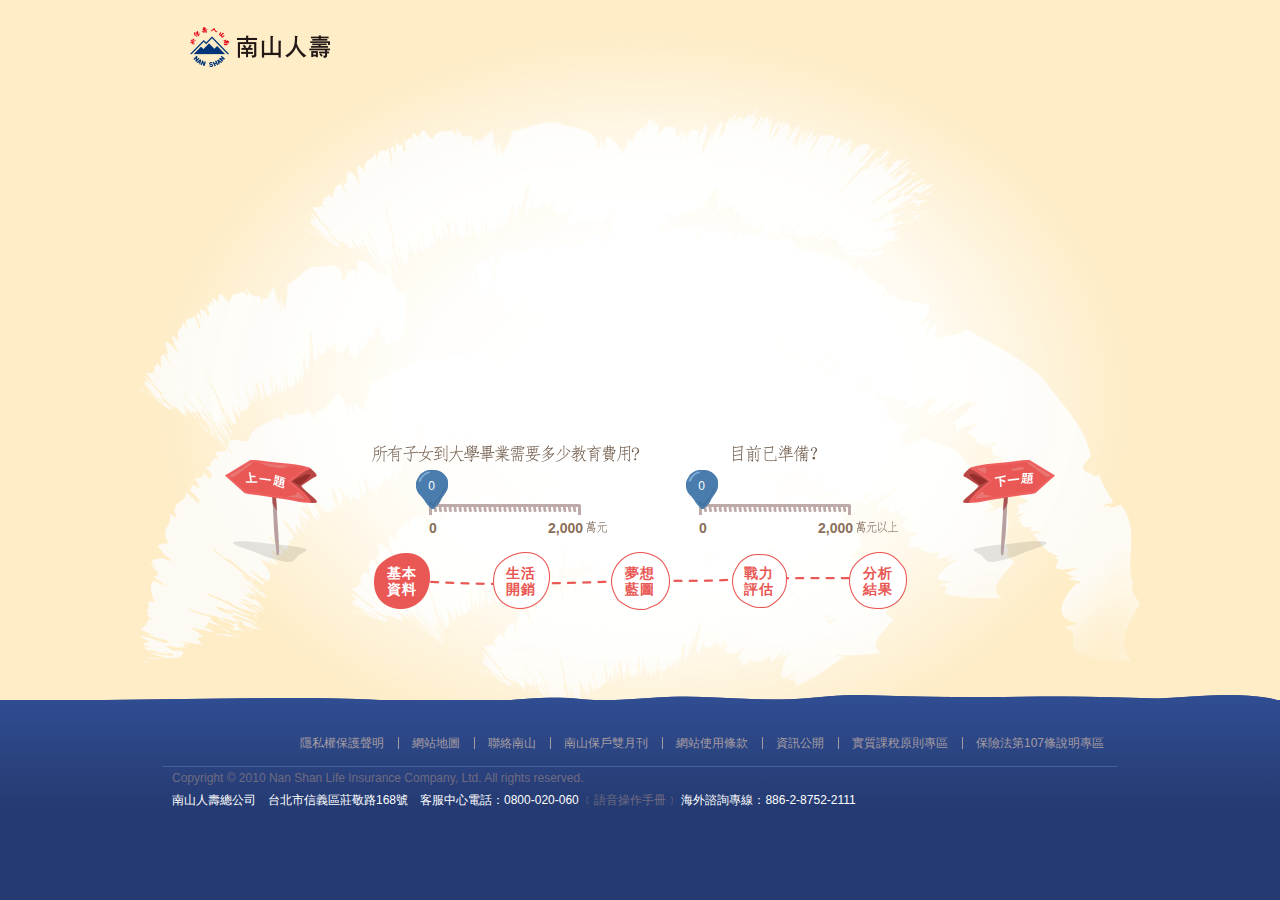
